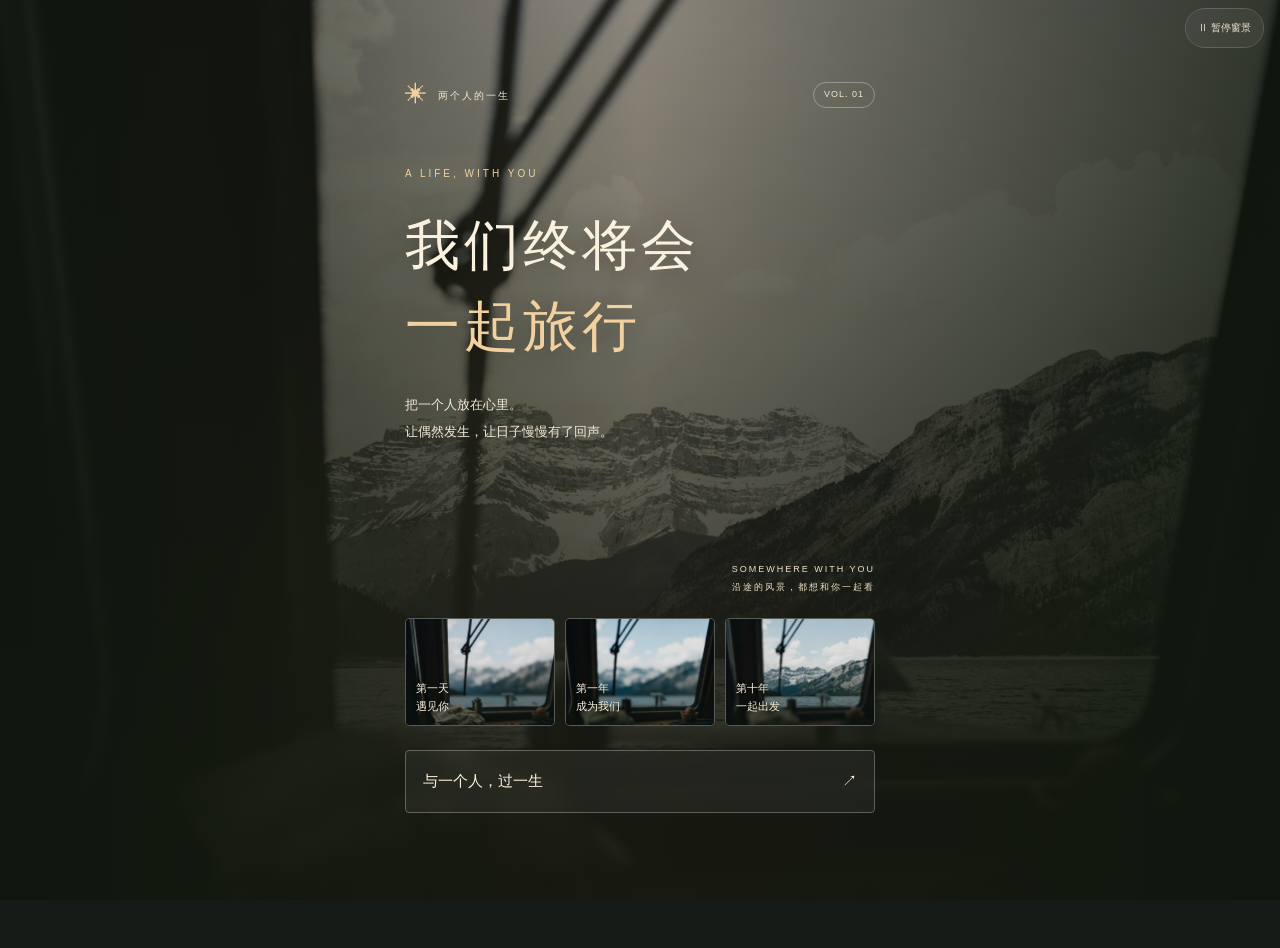
==== index.html @ 6cd8d611 "Deploy 我们终将会一起旅行" ====
<!doctype html><html lang="zh-CN"><head><meta charset="UTF-8"><meta name="viewport" content="width=device-width,initial-scale=1,viewport-fit=cover"><meta name="theme-color" content="#202a2b"><meta name="description" content="把一个人放在心里，经历一场温柔的双人人生。"><title>我们终将会一起旅行</title><link rel="preload" as="image" href="img/100918f18ecb.webp"><link rel="preload" as="image" href="img/dce126a85ead.webp"><link rel="preload" as="image" href="img/58b8ff9a8a8c.webp"><style>
:root{--bg:#202a2b;--paper:#f2eee5;--muted:#b3bcb3;--green:#c2d2ac;--line:#ffffff20;--pink:#d8b8a5}*{box-sizing:border-box}body{margin:0;background:var(--bg);color:var(--paper);font-family:-apple-system,BlinkMacSystemFont,'PingFang SC',sans-serif;font-size:15px;line-height:1.75}button{font:inherit;cursor:pointer;color:inherit}button:focus-visible{outline:2px solid var(--green);outline-offset:5px}button{border:0}main{max-width:540px;margin:auto;min-height:100svh;padding:26px 26px max(24px,env(safe-area-inset-bottom))}header{display:flex;align-items:center;justify-content:space-between;font-size:11px;letter-spacing:2px;color:var(--muted)}.brand{display:flex;align-items:center;gap:9px}.mark{font-size:22px;color:var(--green)}.edition{border:1px solid var(--line);padding:3px 8px;border-radius:20px;font-size:9px;letter-spacing:1px}.eyebrow{font-size:10px;letter-spacing:3px;color:var(--green);text-transform:uppercase}.hero{text-align:center;padding-top:46px}.hero h1{font-family:'Noto Serif SC',serif;font-weight:400;font-size:43px;line-height:1.5;letter-spacing:5px;margin:17px 0}.hero h1 em{font-style:normal;color:var(--green)}.sub{font-size:13px;color:var(--muted);line-height:2.1}.landscape{width:100%;height:210px;display:block;margin:15px 0 20px}.primary{background:var(--green);color:#25342c;width:100%;padding:17px;border-radius:4px;font-weight:600;display:flex;justify-content:space-between;align-items:center}.quiet{background:transparent;color:var(--muted);padding:12px;font-size:12px}.footer-note{text-align:center;font-size:10px;color:#95a29b;letter-spacing:1px;margin:21px 0}.setup h2,.chapter h2,.ending h1{font-family:'Noto Serif SC',serif;font-weight:400;line-height:1.6}.setup{padding-top:40px}.setup h2{font-size:30px;margin:12px 0}.options{display:grid;gap:12px;margin:24px 0}.option{background:#ffffff04;border:1px solid var(--line);padding:19px;text-align:left;border-radius:5px}.option.selected{border-color:var(--green);background:#c2d2ac10}.option strong{font-weight:500;display:block}.option small{display:block;color:var(--muted);margin-top:5px;font-size:12px}.row{display:flex;justify-content:space-between;align-items:center}.lengths{display:flex;gap:8px;margin:10px 0 30px}.lengths button{background:transparent;border:1px solid var(--line);border-radius:25px;padding:8px 20px;font-size:12px}.lengths .selected{background:var(--green);color:var(--bg)}.game-top{margin-top:32px}.age{font-family:Georgia,serif;font-size:48px;line-height:1}.age small{font-family:sans-serif;font-size:12px;margin-left:7px;color:var(--muted)}.time-info{text-align:right;font-size:11px;color:var(--muted)}.track{height:2px;background:var(--line);margin:22px 0 9px}.track i{display:block;background:var(--green);height:2px;transition:width .6s}.track-label{display:flex;justify-content:space-between;color:#8a9993;font-size:9px}.stats{display:flex;gap:24px;margin:22px 0 26px}.stat{flex:1;font-size:10px;color:var(--muted)}.stat span{float:right;color:var(--paper)}.bar{height:3px;background:var(--line);margin-top:6px}.bar i{height:3px;display:block;background:#a8b9a0}.chapter{background:var(--paper);color:#303c35;border-radius:7px;padding:27px 25px;position:relative;box-shadow:0 10px 40px #00000010;animation:arrive .5s ease}.chapter .eyebrow{color:#7a856d;font-size:9px;letter-spacing:2px}.chapter h2{font-size:26px;margin:15px 0}.chapter p{font-size:15px;line-height:2.05;margin:0}.scene-icon{position:absolute;right:24px;top:21px;font-size:26px;color:#9aa287}.scene-line{height:1px;background:#34483220;margin:23px 0 14px}.scene-foot{font-size:10px;color:#7a8175;letter-spacing:1px}.partner{font-size:11px;color:var(--muted);margin:19px 3px 16px;display:flex;gap:10px}.partner b{font-weight:400;color:var(--green);white-space:nowrap}.actions{display:grid;gap:10px;margin-top:18px}.choice{display:flex;gap:12px;align-items:center;text-align:left;padding:15px 17px;border:1px solid #bbc8b344;background:#c2d2ac08;border-radius:4px;font-size:13px}.choice:hover{background:#c2d2ac18}.choice .num{font-family:Georgia,serif;color:var(--green);font-size:11px}.choice .arrow{margin-left:auto;color:var(--green)}.response{border-left:2px solid var(--green);padding-left:17px;margin:24px 0}.response p{font-size:14px;line-height:1.9}.response small{font-size:10px;color:var(--green);letter-spacing:2px}.callback{font-size:12px!important;color:var(--muted)}.item{display:flex;align-items:center;gap:12px;font-size:12px;padding:14px 0;color:var(--green)}.bottom{display:flex;justify-content:space-between;align-items:center;margin-top:20px}.bottom small{font-size:10px;color:#95a29b}.ending{text-align:center;padding-top:30px}.ending h1{font-size:32px;letter-spacing:3px;margin:18px 0}.ticket{background:var(--paper);color:var(--bg);padding:26px;margin:26px 0;text-align:left;border-radius:8px}.ticket-top{font-size:10px;letter-spacing:2px;color:#6d7869}.route{font-family:'Noto Serif SC',serif;font-size:23px;display:flex;justify-content:space-between;margin:19px 0}.ticket p{font-size:13px;line-height:2}.ticket-bottom{border-top:1px dashed #53644a55;padding-top:15px;margin-top:20px;display:flex;justify-content:space-between;font-size:10px}.ending .sub{max-width:360px;margin:auto}dialog{color:var(--paper);background:#263231;border:1px solid var(--line);border-radius:12px;width:min(94vw,500px);max-height:85svh;padding:24px}dialog::backdrop{background:#101a1bcc;backdrop-filter:blur(5px)}.dialog-head{display:flex;justify-content:space-between;align-items:center;position:sticky;top:-24px;background:#263231;padding:10px 0 20px;font-family:'Noto Serif SC',serif}.dialog-head button{background:transparent;padding:10px}.memory{border-top:1px solid var(--line);padding:18px 0}.memory small{color:var(--green);font-size:10px}.memory h3{font-size:16px;font-weight:400;margin:8px 0}.memory p{font-size:12px;color:var(--muted)}.empty{color:var(--muted);font-size:13px}.toast{position:fixed;bottom:30px;left:50%;transform:translateX(-50%);background:var(--paper);color:var(--bg);padding:10px 20px;border-radius:30px;font-size:12px;z-index:9;white-space:nowrap}@keyframes arrive{from{opacity:0;transform:translateY(10px)}to{opacity:1;transform:translateY(0)}}@media(min-width:800px){body{background:radial-gradient(ellipse at 20% 10%,#34473d 0,transparent 45%),#1b2425}main{border-left:1px solid #ffffff08;border-right:1px solid #ffffff08;padding-left:38px;padding-right:38px}.hero{padding-top:60px}.landscape{height:230px}}@media(max-width:370px){main{padding:22px 19px}.hero h1{font-size:37px}.chapter{padding:22px 20px}.chapter h2{font-size:23px}}@media(prefers-reduced-motion:reduce){*{animation:none!important;transition:none!important}}
/* Shared-time timeline and destination keepsake */
.age{font-family:'Noto Serif SC',serif;font-size:29px;line-height:1.4;max-width:65%;letter-spacing:1px}.age small{display:block;font-family:inherit;font-size:11px;letter-spacing:2px;margin:0 0 7px;color:var(--muted)}.time-info{max-width:35%;font-size:10px}.destination-ending{padding-top:25px}.reveal-label{text-align:center;font-size:11px;letter-spacing:2px;color:var(--green);margin:0 0 21px}.reveal-label span{margin-right:8px}.postcard{margin:0;overflow:hidden;border-radius:3px;box-shadow:0 16px 50px #0003;background:#e8dfca;min-height:400px;animation:arrive .8s ease}.postcard img{display:block;width:100%;height:auto;aspect-ratio:1080/1850}.postcard-hint{text-align:center;color:var(--muted);font-size:11px;line-height:1.8;margin:20px 0}.ending-links{margin-top:10px}.text-download{display:block;margin:0 auto}.destination-ending .footer-note{font-size:9px;margin-top:9px}.sr-only{position:absolute;width:1px;height:1px;padding:0;margin:-1px;overflow:hidden;clip:rect(0,0,0,0);white-space:nowrap;border:0}@media(max-width:370px){.age{font-size:25px}.time-info{font-size:9px}.reveal-label{font-size:10px}}
.diary-prose p{border-left:0;padding:0;margin:26px 0;line-height:2.05;text-align:justify;font-family:"Songti SC","Noto Serif SC",serif}.diary-prose time{display:block;margin-bottom:9px;font-family:inherit;font-size:12px;letter-spacing:.08em;opacity:.7}.diary-memory p{line-height:2.05;text-align:justify}.diary-memory small{letter-spacing:.06em}.letter-route p{line-height:1.9}
.letter-connection{margin:28px 0 38px;padding-top:22px;border-top:1px solid #d7cbbd}.letter-connection h2{font:22px "Songti SC",serif;color:var(--city-ink);margin:0 0 16px}.letter-connection p{font:16px/2 "Songti SC",serif;color:#514a43;margin:0;text-align:justify}@media(max-width:600px){.letter-connection h2{font-size:20px}.letter-connection p{font-size:15px;line-height:1.95}}
.letter-connection{margin:28px 0 38px;padding-top:22px;border-top:1px solid #d7cbbd}.letter-connection h2{font:22px "Songti SC",serif;color:var(--city-ink);margin:0 0 16px}.letter-connection p{font:16px/2 "Songti SC",serif;color:#514a43;margin:0;text-align:justify}@media(max-width:600px){.letter-connection h2{font-size:20px}.letter-connection p{font-size:15px;line-height:1.95}}
</style><style>:root{--bg:#171c18;--paper:#faf1df;--muted:#d2c9b7;--green:#f1d1a0;--line:#f9e9cc35}body{background:#151b16;color:var(--paper)}.cinema-bg{position:fixed;inset:0;z-index:-1;overflow:hidden;background:#2d382b}.cinema-bg img{width:100%;height:100%;object-fit:cover;object-position:center;filter:sepia(.35) saturate(.75);animation:journey-pan 24s ease-in-out infinite alternate}.cinema-bg:after{content:'';position:absolute;inset:0;background:linear-gradient(180deg,#29281880,#211a1270 30%,#11190ed9 72%,#10180ff5)}.cinema-glow{position:absolute;inset:-30%;background:linear-gradient(115deg,transparent 35%,#ffe9ad26 44%,transparent 56%);animation:window-glow 14s ease-in-out infinite}.motion-control{position:fixed;right:15px;bottom:12px;z-index:4;background:#172218bb;border:1px solid #fff3;color:#eee4d1;padding:8px 12px;border-radius:20px;font-size:10px;backdrop-filter:blur(12px)}.still .cinema-bg *{animation-play-state:paused}main{max-width:550px;padding:28px 28px 65px;border:none!important;background:transparent;position:relative}header{color:#f6e7ce;font-size:10px;letter-spacing:2px}.edition{padding:4px 10px;border-color:#ffffff50}.hero{text-align:left;padding-top:55px}.hero h1{font-size:49px;line-height:1.48;margin:23px 0;letter-spacing:4px;text-shadow:0 4px 30px #0005}.hero h1 em{color:#f1d1a0}.hero .sub{font-size:13px;color:#f3ead9;line-height:2.1}.hero .landscape{display:none}.hero-space{height:115px;display:flex;justify-content:flex-end;align-items:flex-end;padding-bottom:22px;font-size:9px;letter-spacing:2px;line-height:2;text-align:right;color:#ecdfc5}.filmstrip{display:flex;gap:10px;margin:0 0 24px}.film{position:relative;flex:1;height:108px;overflow:hidden;border:1px solid #fff4;border-radius:5px;background:#172218}.film img{height:100%;width:100%;object-fit:cover;filter:brightness(.6) sepia(.2)}.film:nth-child(2) img{object-position:90%;filter:brightness(.65) sepia(.6)}.film:nth-child(3) img{object-position:10%;filter:brightness(.55)}.film span{position:absolute;bottom:10px;left:10px;font-size:11px;line-height:1.6}.primary{background:#f0e4cd;color:#2e3829;border-radius:4px;min-height:54px;font-weight:500}.primary:hover{background:#ffefd2}.footer-note{color:#d1c9b8;font-size:10px}.quiet{color:#e0d4bf}.setup{padding-top:55px}.setup h2{font-size:34px}.setup .sub{color:#e6ddcc}.option{background:#fff1;border:1px solid #fff4;padding:23px 20px;backdrop-filter:blur(20px)}.option.selected{background:#f8d9a622;border-color:#ead4ae}.option small{color:#e4d8c5}.lengths button{border-color:#fff5;color:#eee0c9}.lengths .selected{background:#f0e4cd;color:#293425}.game-top{margin-top:40px}.age{font-size:34px;max-width:65%;color:#faedda}.age small{color:#dccdb7}.stats{padding:14px 0 20px;margin-bottom:70px;border-bottom:1px solid #fff2}.stat{color:#e3d6c0}.stat span{color:#f6e8d1}.bar i{background:#e8ce9c}.chapter{background:#fff1;color:#fff3df;border:1px solid #ffffff50;border-radius:15px;backdrop-filter:blur(24px);box-shadow:0 15px 50px #0002;padding:28px 24px}.chapter .eyebrow{color:#e4d5ba}.chapter h2{font-size:28px;line-height:1.5}.chapter p{font-size:16px;line-height:2}.scene-line{background:#ffffff30}.scene-foot{color:#d3c8b3}.scene-icon{color:#efd6ab}.partner{color:#e2d7c5;font-size:11px;line-height:1.9}.partner b{white-space:normal;min-width:100px}.choice{background:#f0e2c510;border:1px solid #ffffff50;backdrop-filter:blur(16px);font-size:14px;padding:17px;min-height:55px}.choice:hover{background:#f0e2c529}.response{background:#18221977;padding:18px 20px;border-left-color:#e9cda0;border-radius:0 8px 8px 0;backdrop-filter:blur(12px)}.response p{font-size:15px}.callback{color:#e1d3bc}.item{color:#eedbb9}.bottom{gap:6px}.destination-ending{padding-top:35px}.reveal-label{color:#f0d4aa}.postcard{border:1px solid #fff6;border-radius:7px;box-shadow:0 20px 65px #0005}.postcard-hint{color:#e8d8be}.ending-links button{font-size:12px}dialog{background:#20291ef2;border:1px solid #f5dfb64d;backdrop-filter:blur(25px);color:#f7ebd7}.dialog-head{background:#20291e;color:#f5e3c5}.memory{border-color:#fff2}.memory h3{font-family:'Noto Serif SC',serif;font-size:20px}.memory p{color:#dfd1bb;font-size:13px;line-height:2}.memory small{color:#e6c899}@keyframes journey-pan{from{transform:scale(1.1) translateX(-2%)}to{transform:scale(1.2) translateX(2%)}}@keyframes window-glow{0%,100%{transform:translateX(-15%);opacity:.35}50%{transform:translateX(18%);opacity:.8}}@media(min-width:800px){body{background:#151b16}.cinema-bg:after{background:linear-gradient(90deg,#10170ed9,#211c1470 50%,#10170ed9),linear-gradient(0deg,#10170eef,transparent)}main{padding-left:40px;padding-right:40px}.hero{padding-top:50px}.hero h1{font-size:55px}.hero-space{height:160px}}@media(max-width:370px){main{padding:24px 20px 65px}.hero h1{font-size:42px}.hero-space{height:90px}.age{font-size:28px}.chapter{padding:24px 20px}}@media(prefers-reduced-motion:reduce){.cinema-bg *{animation:none!important}}
</style><style>.accumulated{margin-top:26px;padding:22px 2px;border-top:1px solid #ffffff25}.accumulated h2{font-size:18px;font-weight:400}.accumulated h2 small{font:11px sans-serif;float:right;color:#b3bcb3}.accumulated p{font-size:12px;line-height:1.9;padding-left:16px;border-left:1px solid #becbb148;color:#d1d8cc}.accumulated time{display:block;color:#c7d3b1;font-size:10px;margin-bottom:4px}body.ending-mode{background:#f8f5ef;color:#514a43}body.ending-mode .cinema-bg,body.ending-mode #cinema-motion{display:none}body.ending-mode main{max-width:1080px;padding:0;min-height:100svh}.final-letter{background:radial-gradient(ellipse at 95% 10%,var(--city-a),transparent 65%),radial-gradient(ellipse at 0 100%,var(--city-b),transparent 60%),#f8f5ef;padding:50px 6.5% 42px;box-shadow:0 16px 60px #55493212;font-family:'Songti SC','Noto Serif SC',serif}.letter-head{display:flex;justify-content:space-between;gap:12px;padding-bottom:24px;border-bottom:1px solid #b5a38b55;color:var(--city-ink);font-size:13px;letter-spacing:2px}.letter-head i{font:italic 17px Georgia;letter-spacing:.4px}.letter-hero{display:grid;grid-template-columns:1fr 1fr;align-items:center;gap:7%;min-height:650px;padding:45px 0}.letter-photo{margin:0;padding:13px 13px 0;background:#fffefa;transform:rotate(-1deg);box-shadow:0 18px 28px #52423820}.letter-photo img{display:block;width:100%;height:auto;max-height:590px;object-fit:contain}.letter-photo figcaption{display:flex;justify-content:space-between;gap:10px;font:11px sans-serif;color:var(--city-ink);padding:17px 3px}.letter-destination small{font:14px sans-serif;color:var(--city-ink);letter-spacing:2px;border-bottom:1px solid #ae8c7060;padding-bottom:12px}.letter-destination h1{font-size:35px;font-weight:400;line-height:1.55;margin:32px 0 24px}.letter-destination h2{font-weight:400;font-size:clamp(38px,6.5vw,76px);line-height:1.25;margin:0;color:var(--city-ink);overflow-wrap:anywhere}.letter-destination i{display:block;font:italic 28px Georgia;color:var(--city-ink);margin-top:12px}.letter-destination p{font-size:22px;line-height:1.9;margin:30px 0}.letter-destination>span{font:14px sans-serif;color:var(--city-ink)}.letter-route{display:flex;gap:28px;align-items:baseline;border-block:1px solid #b5a38b55;padding:20px 0;margin-bottom:30px}.letter-route h2{font-size:22px;font-weight:400;white-space:nowrap;color:var(--city-ink)}.letter-route p{font:16px/1.9 -apple-system,sans-serif;margin:0}.letter-moments>h2{display:flex;justify-content:space-between;align-items:center;gap:20px;font-weight:400;font-size:24px;border-bottom:1px solid #b5a38b55;padding-bottom:16px}.letter-moments>h2 i{font:italic 14px Georgia;color:var(--city-ink)}.moment-grid{display:grid;grid-template-columns:1fr 1fr;gap:32px 45px;margin:30px 0 60px}.moment-grid article{display:flex;gap:18px}.moment-number{font:italic 16px Georgia;color:var(--city-ink);padding-top:6px}.moment-grid h3{font-size:21px;font-weight:400;color:var(--city-ink);margin:0 0 12px}.moment-grid h4{font-weight:400;font-size:18px;margin:0 0 8px}.moment-grid p{font:16px/1.9 -apple-system,sans-serif;margin:0;overflow-wrap:anywhere}.letter-foot{position:relative;border-top:1px solid #b5a38b55;padding-top:22px;color:var(--city-ink)}.letter-foot p{font-size:20px;margin:0 0 5px}.letter-foot i{font:italic 13px Georgia}.letter-foot span{float:right;font:11px sans-serif;letter-spacing:2px}.letter-actions{padding:25px 6.5% 40px}.letter-actions .primary{background:var(--city-ink);color:white;justify-content:center}.letter-actions .quiet{color:var(--city-ink)}.letter-actions button:disabled{opacity:.6;cursor:wait}.letter-actions #poster-status{font-size:12px;line-height:1.8;color:#776e64}.ending-links{display:flex;flex-wrap:wrap;justify-content:space-between}.poster-preview{margin-top:16px;font-size:13px}.poster-preview summary{cursor:pointer;padding:12px 0}.poster-preview img{width:100%;height:auto;margin-top:12px}body.ending-mode dialog{color:#f2eee5}@media(max-width:600px){.final-letter{padding:25px 6% 30px}.letter-head{font-size:10px;letter-spacing:.5px;padding-bottom:16px}.letter-head i{font-size:11px}.letter-hero{gap:7%;min-height:0;padding:30px 0}.letter-photo{padding:7px 7px 0}.letter-photo figcaption{font-size:8px;padding:10px 0;flex-wrap:wrap}.letter-photo figcaption span:last-child{display:none}.letter-destination small{font-size:10px;letter-spacing:1px;padding-bottom:7px}.letter-destination h1{font-size:21px;margin:18px 0 15px}.letter-destination h2{font-size:32px}.letter-destination i{font-size:15px;line-height:1.5}.letter-destination p{font-size:13px;margin:15px 0}.letter-destination>span{font-size:10px}.letter-route{display:block;padding:16px 0}.letter-route h2{font-size:19px;margin:0 0 10px}.letter-route p{font-size:14px}.letter-moments>h2{font-size:20px}.letter-moments>h2 i{display:none}.moment-grid{grid-template-columns:1fr;gap:25px;margin:25px 0 35px}.moment-grid h3{font-size:18px}.moment-grid h4{font-size:16px}.moment-grid p{font-size:14px}.letter-foot p{font-size:16px}.letter-foot span{font-size:9px}.ending-links .quiet{font-size:11px}}
</style><style id="focus-series-update">.film img,.film:nth-child(2) img,.film:nth-child(3) img{filter:brightness(.9) saturate(.88);object-position:center bottom}.film:first-child img{object-position:left bottom}.film:nth-child(2) img{object-position:right bottom}.film::after{content:"";position:absolute;inset:40% 0 0;pointer-events:none;background:linear-gradient(transparent,rgba(9,18,14,.56))}.film span{z-index:1;text-shadow:0 1px 5px #0009}</style><style id="mobile-responsive">/* Responsive safeguards: same design, readable reflow on narrow screens. */
html{-webkit-text-size-adjust:100%;text-size-adjust:100%}
main,.letter-hero>* ,.moment-grid>article>div{min-width:0}
button{touch-action:manipulation}
.primary{gap:12px;text-align:left;white-space:normal;overflow-wrap:anywhere}
.primary>span,.choice .num,.choice .arrow{flex-shrink:0}
.choice>span:nth-child(2){flex:1;min-width:0;overflow-wrap:anywhere}
.letter-hero{grid-template-columns:minmax(0,1fr) minmax(0,1fr)}
.letter-head>*{min-width:0}.letter-destination i{overflow-wrap:anywhere}
.motion-control{position:relative;display:block;right:auto;bottom:auto;margin:8px 16px 0 auto;max-width:calc(100% - 32px);min-height:40px;z-index:1}
.toast{white-space:normal;width:max-content;max-width:calc(100vw - 32px);text-align:center;bottom:max(16px,env(safe-area-inset-bottom))}
@media(max-width:600px){
 main{padding-top:16px;padding-left:max(20px,env(safe-area-inset-left));padding-right:max(20px,env(safe-area-inset-right));padding-bottom:max(32px,env(safe-area-inset-bottom))}
 .hero{padding-top:32px}.hero h1{font-size:clamp(36px,10.4vw,49px);letter-spacing:2px;text-wrap:balance}
 .film{min-width:0}.film span{left:8px;right:4px}.filmstrip{gap:8px}
 .game-top>.row{display:block}.age{min-width:0;max-width:100%;font-size:28px;overflow-wrap:anywhere}
 .time-info{max-width:none;min-width:0;text-align:left;font-size:12px;margin-top:12px}.track-label{gap:12px;font-size:11px;flex-wrap:wrap}.stats{gap:16px;margin-bottom:32px}
 .partner{flex-wrap:wrap;gap:4px}.partner b{min-width:0;flex-basis:100%}
 .bottom{flex-wrap:wrap}.quiet{min-height:44px}.accumulated p,.memory p{font-size:16px;line-height:1.9;text-align:left}
 .accumulated h2{display:flex;justify-content:space-between;align-items:baseline;gap:12px}.accumulated h2 small{float:none;flex-shrink:0}
 .final-letter{padding:24px max(20px,env(safe-area-inset-right)) 32px max(20px,env(safe-area-inset-left))}
 .letter-head{flex-wrap:wrap;gap:8px;font-size:12px;letter-spacing:0}.letter-head i{font-size:12px}
 .letter-hero{grid-template-columns:minmax(0,1fr);gap:32px;padding:32px 0;min-height:0}
 .letter-photo{width:100%;max-width:360px;justify-self:center;padding:8px 8px 0}
 .letter-photo img{width:100%;height:auto;max-height:none;object-fit:contain}
 .letter-photo figcaption{font-size:12px;line-height:1.5;padding:12px 0;overflow-wrap:anywhere}
 .letter-destination small{font-size:12px}.letter-destination h1{font-size:24px;line-height:1.5;margin:24px 0 16px}
 .letter-destination h2{font-size:36px;line-height:1.3;text-wrap:balance;overflow-wrap:anywhere}
 .letter-destination i{font-size:20px;line-height:1.4}.letter-destination p{font-size:16px;line-height:1.9}.letter-destination>span{font-size:12px}
 .letter-route p,.letter-connection p,.moment-grid p{font-size:16px;line-height:1.9;text-align:left}
 .moment-grid article{gap:12px;min-width:0}.moment-number{flex:none}.moment-grid h3{font-size:20px;line-height:1.5}.moment-grid h4{font-size:18px;line-height:1.5}
 .letter-foot{display:flex;flex-wrap:wrap;gap:8px;align-items:baseline}.letter-foot p{flex-basis:100%}.letter-foot span{float:none;margin-left:auto}
 .letter-actions{padding:24px max(20px,env(safe-area-inset-right)) max(32px,env(safe-area-inset-bottom)) max(20px,env(safe-area-inset-left))}
 .ending-links{justify-content:flex-start;gap:8px}.ending-links .quiet{padding:8px;font-size:12px}
 dialog{width:calc(100vw - 24px);padding:16px;max-height:calc(100svh - 32px)}.dialog-head{top:-16px;gap:12px}.dialog-head button{min-width:44px;min-height:44px}
}
</style><style id="proportional-postcard">/* One proportional editorial composition at every portrait width. */
body.ending-mode main{container-type:inline-size}
.final-letter{padding:6cqw 6.5cqw 5cqw}
.letter-head{flex-wrap:nowrap;gap:2cqw;padding-bottom:2.6cqw;font-size:2cqw;letter-spacing:.14cqw;align-items:baseline}
.letter-head i{font-size:2.2cqw;white-space:nowrap}
.letter-hero{grid-template-columns:minmax(0,1fr) minmax(0,1fr);gap:6cqw;min-height:0;padding:5cqw 0 6cqw;align-items:center}
.letter-photo{width:100%;max-width:none;justify-self:stretch;padding:1.4cqw 1.4cqw 0;box-shadow:0 2cqw 3cqw #52423820}
.letter-photo img{width:100%;height:auto;max-height:64cqw;object-fit:contain}
.letter-photo figcaption{font-size:1.65cqw;line-height:1.5;padding:1.8cqw .3cqw;gap:1cqw;flex-wrap:nowrap;overflow-wrap:anywhere}
.letter-photo figcaption span:last-child{display:block;white-space:nowrap}
.letter-destination small{font-size:2.1cqw;letter-spacing:.18cqw;padding-bottom:1.2cqw}
.letter-destination h1{font-size:4cqw;line-height:1.55;margin:4cqw 0 3cqw;letter-spacing:0}
.letter-destination h2{font-size:var(--destination-name-size,8cqw);line-height:1.3;letter-spacing:0;text-wrap:balance;margin:0}
.letter-destination i{font-size:3.2cqw;line-height:1.35;margin-top:1cqw;overflow-wrap:normal}
.letter-destination p{font-size:2.65cqw;line-height:1.9;margin:3cqw 0}
.letter-destination>span{font-size:2cqw}
.letter-route{display:block;gap:0;padding:2.7cqw 0;margin:0 0 3cqw}
.letter-route h2,.letter-connection h2{font-size:3.2cqw;line-height:1.5;margin:0 0 1.5cqw;font-weight:400}
.letter-route p,.letter-connection p{font-size:2.8cqw;line-height:1.95;text-align:left;margin:0}
.letter-connection{margin:0 0 4cqw;padding-top:2.5cqw}
.letter-moments>h2{font-size:3.2cqw;line-height:1.5;gap:2cqw;padding-bottom:1.8cqw;margin:0}
.letter-moments>h2 i{display:block;font-size:1.8cqw}
.moment-grid{grid-template-columns:minmax(0,1fr) minmax(0,1fr);gap:4cqw 5cqw;margin:3.5cqw 0 7cqw}
.moment-grid article{gap:1.5cqw;min-width:0}
.moment-number{font-size:2cqw;padding-top:.5cqw}
.moment-grid h3{font-size:2.8cqw;line-height:1.6;margin:0 0 1.2cqw}
.moment-grid h4{font-size:2.5cqw;line-height:1.6;margin:0 0 1cqw}
.moment-grid p{font-size:2.6cqw;line-height:1.9;text-align:left}
.letter-foot{display:flex;flex-wrap:wrap;gap:.7cqw;padding-top:2.7cqw;align-items:baseline}
.letter-foot p{font-size:2.6cqw;flex-basis:100%;margin:0}
.letter-foot i{font-size:1.8cqw}.letter-foot span{font-size:1.6cqw;letter-spacing:.25cqw;margin-left:auto;float:none}
</style><link rel="stylesheet" href="frosted-surfaces.css"><link rel="stylesheet" href="opening-title.css">
</head><body><div class="cinema-bg" aria-hidden="true"><img fetchpriority="high" src="img/ee888b87ab8e.webp" alt=""><div class="cinema-glow"></div></div><button class="motion-control" id="cinema-motion" aria-pressed="false">Ⅱ 暂停窗景</button><main id="app"></main><dialog id="memories"><div class="dialog-head"><span>我们的回忆抽屉</span><button id="close" aria-label="关闭回忆">✕</button></div><div id="memory-list"></div></dialog><script>const EVENTS=[{"id":0,"title":"借一个别人的身份","body":"咖啡喝了一半，你们忽然玩起假装打电话的游戏。对方把手放在耳边：你今天见的那个人，怎么样？问完，先低头笑了。","kind":"date","item":"一张咖啡店收据","choices":["假装向朋友承认心动","反问对方今天的感觉","放下假电话，直接说今天很开心"],"timing":{"min":0,"max":11},"memories":["我借着那个假装打给朋友的电话，承认了心动。","我把问题轻轻递回去，想听听你今天的感觉。","我放下那个假电话，直接告诉你今天很开心。借来的身份终于可以还回去。"]},{"id":1,"title":"在最高处慢下来","body":"摩天轮轻轻晃了一下。你抓住扶手，对方把手摊在你旁边，没碰你。窗外的灯一盏盏亮起来。","kind":"date","item":"摩天轮票根","choices":["把手放过去","指给对方看远处的灯","坦白自己有点怕高"],"timing":{"min":0,"max":11},"memories":["我把手放了过去。高处的那一刻，有了可以握住的东西。","我指给你看远处的灯，把窗外的一点明亮分给你。","我坦白自己有点怕高，让你看见镇定以外的我。"]},{"id":2,"title":"你记得的比我还多","body":"搬书时一本旧笔记掉下来。里面记着你初次见面点错的饮料，连你当时给自己找的借口都写了。","kind":"memory","item":"旧笔记","choices":["念出来逗逗对方","在旁边补上自己的版本","问那时为什么想把这件事记下来"],"timing":{"min":12,"max":120},"memories":["我把那几行字念出来逗你，连当时的借口都没有略过。","我在旁边补上自己的版本，让同一天有了两份记忆。","我问你当时为什么想记下这件小事，想听见笔迹背后的那一天。"]},{"id":3,"title":"不太熟练的一首歌","body":"对方坐在床沿，弹了三次同一段和弦。你问在练什么。对方把手机扣住，说：先不要笑，我想给你听。","kind":"home","item":"一段录音","choices":["安静听到最后","跟着轻轻打拍子","问能不能从头教我一小段"],"timing":{"min":1,"max":120},"memories":["我安静听到了最后，把这首还不熟练的歌记在心里。","我跟着轻轻打拍子，让那段和弦有了伴。","我请你从头教我一小段，让不太熟练的旋律有了两个人的练习。"]},{"id":4,"title":"走到旅馆的那段路","body":"晚饭后你们没叫车。走过一段很长的坡，对方问：如果那年没有遇见，我们现在会在做什么？","kind":"journey","item":"手绘散步路线","choices":["说一个离谱的平行人生","说说相遇后改变的事","停下来看看此刻的街景"],"timing":{"min":12,"max":120},"memories":["我说起一个离谱的平行人生，暂时把平常的自己放在一旁。","我说起遇见你以后改变的小事，才发现已经有不少。","我停下来和你看看此刻的街景，把假设里的远方暂时放回今天。"]},{"id":5,"title":"来自很久以后的便条","body":"争执后，餐桌上多了一张纸：未来的我们托我问一下，今天还能一起吃晚饭吗？落款画了两张皱巴巴的脸。","kind":"repair","item":"未来的便条","choices":["画两碗面回复","写下自己还需要一点时间","先把饭摆好，再当面回应"],"timing":{"min":6,"max":120},"memories":["我画了两碗面作答，给那张便条添上一顿两个人的饭。","我写下自己还需要一点时间，把迟疑也留在纸上。","我先把饭摆好，想当面回应那张便条。未来的我们，先从今天坐下来吃饭开始。"]},{"id":6,"title":"你怎么这么幼稚","body":"街角有个会回声的洞。对方一本正经地说它会回答问题，你刚靠近，就听见另一端传来一句：晚饭想吃什么？","kind":"date","item":"一张模糊的笑脸照","choices":["认真向回声点菜","绕到另一头抓个现行","换我到另一头出一道问题"],"timing":{"min":1,"max":120},"memories":["我认真向回声点了菜，陪你把幼稚进行到底。","我绕到另一头，想把那个偷偷逗我的人抓个现行。","我换到回声的另一头，也给你出了一道问题，认真接过这个幼稚的游戏。"]},{"id":7,"title":"这张照片只给你","body":"你在旅行中睡得东倒西歪。对方把拍到的照片递给你，问：留下还是删掉？照片里还有一只替你扶住帽檐的手。","kind":"journey","item":"一张私藏照片","choices":["留下，存在自己的相册","删掉这张，再一起拍一张","先收起来，等旅行结束再决定"],"timing":{"min":1,"max":120},"memories":["我留下那张照片，收进自己的相册。它不必给别人看。","我删掉了那一张，和你重新拍了一张属于此刻的照片。","我请你先收起照片，等旅行结束再一起看。此刻还不必替回忆下结论。"]},{"id":8,"title":"先别揉眼睛","body":"站台一阵风，你的眼睛进了灰。旁边的人递来一包未拆的纸巾，问要不要帮你看看。列车还要七分钟才来。","kind":"encounter","item":"一包纸巾","choices":["接过纸巾并道谢","请对方帮忙挡一下风","自己处理，请对方提醒我列车到站"],"timing":{"min":0,"max":0.1,"start":"new"},"memories":["我接过纸巾，认真道了谢。","我请你替我挡一挡风，把这点小麻烦交给了你。","我自己处理眼里的灰，也请你提醒列车到站。那七分钟有了一点小小的照应。"]},{"id":9,"title":"肩膀上很轻的一下","body":"分别时你们正想说什么，广播突然响了。对方轻轻碰了碰你的肩，手停了一秒。你回过头，对方还站着。","kind":"distance","item":"一张车票","choices":["走回去把话说完","挥手后发一条消息","停在原地，等对方把话说完"],"timing":{"min":0,"max":11},"memories":["我又走回去，把没有说完的话说完。","挥过手以后，我还是发去了一条消息。","我停在原地等你把话说完，没有让广播替我们结束告别。"]},{"id":10,"title":"只有两个读者的故事","body":"你在备忘录写下一个故事开头。晚些时候，对方接了一段，还把你最讨厌的蔬菜写成了反派。","kind":"dream","item":"共同写的故事","choices":["继续写下一段","给反派画一个头像","给故事里的两个人写一段对话"],"timing":{"min":1,"max":120},"memories":["我接着写下一段，让这个只有两个读者的故事继续。","我给反派画了头像，也在故事里留下自己的笔迹。","我给故事里的人写了一段对话，把想象也变成能来回回应的东西。"]},{"id":11,"title":"给未来埋一封信","body":"整理杂物时空出一个饼干盒。对方问，要不要各写一件现在还不敢说的心愿，过几年再打开？","kind":"home","item":"饼干盒时间胶囊","choices":["写下共同生活的愿望","写下一个自己的小梦想","写下此刻最想感谢对方的事"],"timing":{"min":6,"max":120},"memories":["我写下共同生活的愿望，把它交给还没到来的日子。","我写下自己的一个小梦想，留给未来的我们读。","我写下此刻最想感谢你的事，把今天的心意留给几年后的我们。"]},{"id":12,"title":"原来你会唱这首","body":"陌生城市的卡拉OK里，你以为对方会选一首很安静的歌。前奏响起，对方忽然站上小台阶，认真唱得跑了调。","kind":"journey","item":"点歌单","choices":["跟着一起跑调","笑着录下这段声音","点一首两个人都不熟的歌"],"timing":{"min":1,"max":120},"memories":["我也跟着唱，连跑调都没有避开。","我笑着录下那段声音，给以后留一点可以重听的快乐。","我点了一首两个人都不熟的歌，想和你一起从第一句慢慢找。"]},{"id":13,"title":"还有一句没说完","body":"出租车刚停稳，你发现对方隔着人群朝你走回来。对方站定，先喘了一口气：刚才走得太急了。","kind":"distance","item":"一次补上的告别","choices":["给对方一个拥抱","问刚才想说什么","说出自己刚才没来得及说的话"],"timing":{"min":0,"max":11},"memories":["我给了你一个拥抱，让那句没说完的话暂时停在这里。","我问起你刚才想说什么，不想漏掉那半句话。","我说出刚才没来得及说的话，让这次折返有了我的那一半。"]},{"id":14,"title":"第一次合上拍子","body":"路边琴行允许试琴。你按了几个音，对方跟着敲起桌沿。一开始总错开，第三次却突然合上了。你们同时看向彼此。","kind":"date","item":"一小段旋律","choices":["再一起试一次","把刚才的节奏录下来","交换角色，让对方弹我来打拍子"],"timing":{"min":0,"max":11},"memories":["我和你又试了一次，慢慢找同一个拍子。","我录下刚才的节奏，留住这一次合拍。","我和你交换了位置，试着从你的那一边找到同一个拍子。"]},{"id":15,"title":"空出来的那一角","body":"你随口说过想重新画画。一天回家，窗边多了腾空的小桌，旁边放着你很久没用的笔。对方问：这个光线可以吗？","kind":"dream","item":"窗边小桌","choices":["坐下画今天的窗景","请对方也搬把椅子来","先把想画的东西摆到桌上"],"timing":{"min":6,"max":120,"needs":"home"},"memories":["我坐下来画今天的窗景，让空着的那一角有了用途。","我请你也搬把椅子过来，窗边便不只是我的位置。","我先把想画的东西摆到桌上，让那个为我腾出的角落开始有自己的日常。"]},{"id":16,"title":"你的夜晚我的早晨","body":"你端着早餐，对方那边已经关了大灯。视频里只有一盏床头灯亮着。你说今天没什么特别的，对方说那就听你吃完。","kind":"distance","item":"一张视频截图","choices":["讲一件今天的小事","陪对方安静待一会儿","给对方看看窗外的早晨"],"timing":{"min":1,"max":120,"needs":"distance"},"memories":["我讲了一件今天的小事，把自己这边的日子递给你。","我陪你安静待了一会儿，没有急着填满沉默。","我把窗外的早晨给你看，让你那边的夜里也有一点我这里的光。"]},{"id":17,"title":"回家以后可以哭","body":"你见了一位很久不见的旧友，回家时心里很乱。对方没有追问，只把沙发上的毯子掀开，给你留出一半。","kind":"repair","item":"沙发上的毯子","choices":["靠过去慢慢讲","说想先安静一会儿","请对方陪我下楼走一小段"],"timing":{"min":6,"max":120,"needs":"home"},"memories":["我靠过去，慢慢讲起心里的事。","我说想先安静一会儿，把说不出口的部分留到以后。","我请你陪我下楼走一小段，想在说话之前先把呼吸慢下来。"]},{"id":18,"title":"临时搭档","body":"小店把你们误认成报名参加游戏的搭档。你刚要解释，对方已经举起号码牌，又转头等你的意思。","kind":"encounter","item":"临时号码牌","choices":["一起试试这个小游戏","笑着说明情况再聊几句","先问清游戏规则再决定"],"timing":{"min":0,"max":0.1,"start":"new"},"memories":["我和你试了试那个小游戏，先做了一回临时搭档。","我笑着说明情况，又和你多聊了几句。","我先问清游戏的规则，再决定怎样和你搭档，没有急着答应，也没有急着走开。"]},{"id":19,"title":"打给以前的自己","body":"你们经过一座废弃电话亭。对方拿起听筒，假装给年轻的自己打电话：不用着急，你后来会遇到一个很有意思的人。","kind":"memory","item":"电话亭合影","choices":["接过听筒继续说","问对方以前最担心什么","给未来的自己也留一句话"],"timing":{"min":36,"max":120},"memories":["我接过听筒，把想说给从前自己的话接了下去。","我问起你从前最担心什么，想认识那时的你。","我也给未来的自己留了一句话，让这座电话亭同时接通从前和以后。"]},{"id":20,"title":"新年的零点差一点","body":"朋友们倒数时，你们碰巧站在一起。零点的欢呼盖过了对方一句话。你只看见对方说完后有点不好意思。","kind":"date","item":"一张新年合照","choices":["请对方再说一遍","先祝对方新年快乐","问刚才那句话能不能留给我单独听"],"timing":{"min":0,"max":11},"memories":["我请你再说一遍，不想让那句话被零点的热闹盖过去。","我先祝你新年快乐，把第一句祝福交给你。","我问你那句话能不能单独再讲给我听，不想让它只属于倒数的人群。"]},{"id":21,"title":"喜欢是说得出细节","body":"对方说喜欢你把热杯子捧在两只手里，也喜欢你看见小狗就走慢。你有点意外，这些事你自己都没注意过。","kind":"date","item":"一封具体的告白","choices":["告诉对方你注意到的习惯","问还有什么被悄悄记住了","也说一个自己不太容易被注意的习惯"],"timing":{"min":0,"max":11},"memories":["我说起自己留意到的习惯，喜欢终于有了具体的样子。","我问你还有什么悄悄记住的事，想听完那些小细节。","我说起另一个不太容易被看见的习惯，主动把认识我的路再打开一点。"]},{"id":22,"title":"深夜长一点的消息","body":"聊天框里第一次出现很长一段话。对方说起家里一位重要的人，末尾又补了一句：太晚了，你明天回也可以。","kind":"encounter","item":"一段夜间消息","choices":["现在认真回复","先说收到，明早好好聊","问现在是否方便打个短电话"],"timing":{"min":0,"max":0.1,"start":"new"},"memories":["我在那个深夜认真回了消息，没有把回应留到明天。","我先告诉你收到了，约好明早再好好聊。","我问你现在是否方便打个短电话，想听听那些文字说出来时的声音。"]},{"id":23,"title":"先听见熟悉的名字","body":"约见的公园里，你还在找人，先听见有人叫聊天里那只小狗的昵称。你顺着声音看过去，对方也正在找你。","kind":"encounter","item":"初见公园的小叶子","choices":["主动挥挥手","先向小狗打个招呼","先发消息告诉对方自己的位置"],"timing":{"min":0,"max":0.1,"start":"new"},"memories":["我主动挥了挥手，让你看见我。","我先和小狗打了招呼，再走进这次相遇。","我先把位置发给你，让两个人的寻找少绕一点路。"]},{"id":24,"title":"记住一个声音","body":"社区分享会上，有人讲起第一次独自搬家的经历。没有漂亮结尾，只有凌晨装反的柜门。你听着笑了，对方正好看见。","kind":"encounter","item":"分享会小票","choices":["散场后聊聊自己的搬家","请教柜门后来怎么装好的","分享自己第一次独立做成的小事"],"timing":{"min":0,"max":0.1,"start":"new"},"memories":["散场以后，我聊起自己的搬家，接住了刚才的话题。","我问起那扇柜门后来怎样装好，想把这个小故事听完。","我说起第一次独立做成的小事，让那段搬家的故事接到自己的生活里。"]},{"id":25,"title":"为一个背包折回来","body":"观景台快关门了。你返回取遗落的包，发现刚才聊过天的人替你守着。对方说：还好，你回来了。","kind":"encounter","item":"观景台门票","choices":["邀请一起下楼","认真道谢并交换联系方式","问对方有没有落下东西，一起再检查一次"],"timing":{"min":0,"max":0.1,"start":"new"},"memories":["我邀请你一起下楼，把相处的时间再延长一点。","我认真道谢，和你交换了联系方式。","我也问你有没有落下东西，陪你再检查一次，不想只有自己被照顾。"]},{"id":26,"title":"聚会之后的小花园","body":"和对方的朋友吃过饭，你们绕进一处安静花园。对方问刚才有没有不自在，还学了一遍朋友夸张的笑声。","kind":"date","item":"花园门口的照片","choices":["说说刚才最喜欢的瞬间","坦白一个有点拘谨的地方","请对方说说自己刚才的感受"],"timing":{"min":0,"max":11},"memories":["我说起刚才最喜欢的瞬间，让聚会的余温多停了一会儿。","我坦白了自己有些拘谨的地方，没有装作游刃有余。","我请你也说说刚才的感受，让聚会后的交谈不只是关于我。"]},{"id":27,"title":"随手画的东西长大了","body":"纪念日蛋糕上有一只歪歪扭扭的小鸟。旁边放着对方练习时的草稿，最初画错的那条腿也被留在了蛋糕上。","kind":"memory","item":"小鸟蛋糕装饰","choices":["找出当年的原画","给这只鸟补上下一段故事","给今年的小鸟添一个新细节"],"timing":{"min":12,"max":120},"memories":["我找出当年的原画，重新看那个最初的念头。","我替那只鸟补上下一段故事，让它继续往前飞。","我替今年的小鸟添了一个新细节，让纪念日也留着现在的笔迹。"]},{"id":28,"title":"一座装在玻璃里的小城","body":"对方送来一个小小的雪景球。你摇了一下，里面的雪慢慢落下。对方说它很像你提过的那个冬天。","kind":"date","item":"雪景球","choices":["讲讲那个冬天","约定真的去看一次雪","把雪景球放到一起能看见的地方"],"timing":{"min":1,"max":120},"memories":["我讲起那个冬天，把玻璃里的小城接回自己的记忆。","我和你约定，真的去看一次雪。","我把雪景球放到我们都能看见的地方，让那个冬天在日常里停一停。"]},{"id":29,"title":"每天经过的窗口","body":"在你每天工作的窗口，对方递进来的不是取件单，而是一张手写邀请：下班以后，愿意和我商量一个家吗？","kind":"home","item":"窗口里的邀请","choices":["下班一起认真谈谈","约个不匆忙的周末再谈","先写下对家的期待，再约时间交换"],"timing":{"min":6,"max":120},"memories":["我约你下班后认真谈谈，让话有一段完整的时间。","我约了一个不匆忙的周末，把重要的话留给从容的时候。","我先写下自己对家的期待，约你找个完整的时间交换，不让重要的愿望匆忙经过窗口。"]},{"id":30,"title":"到了你熟悉的地方","body":"你们路过对方长大的街区。平时话不多的人，忽然能讲出每一家小店的旧名字，还知道哪一段路会开花。","kind":"journey","item":"故乡街道地图","choices":["请对方带路走慢一点","选一家老店坐下来听","问哪里是对方最想再去一次的地方"],"timing":{"min":1,"max":120},"memories":["我请你带路，也请你走慢一点，让我看看你熟悉的地方。","我选了家老店坐下来，准备慢慢听你讲。","我问你最想再去哪个地方，想让这次同行也回应你的惦记。"]},{"id":31,"title":"出发前说清楚","body":"行李都收好了，你们却还没决定接下来住在哪座城。对方坐到箱子旁边，说：这次别各自猜了。","kind":"repair","item":"共同生活计划","choices":["把自己的顾虑说出来","先听对方想怎么生活","先定一个试住期限，不急着永久决定"],"timing":{"min":6,"max":120},"memories":["我说出自己的顾虑，把行李以外的事情也摊开来。","我先听你想怎样生活，没有急着替两个人作答。","我提议先定一段试住时间，让两个人有机会亲自看看再决定。"]},{"id":32,"title":"一双手套两个口袋","body":"小摊只剩最后一副你们都喜欢的手套。对方开玩笑说一人一只算了。最后真的各揣一只，边走边笑。","kind":"encounter","item":"半副手套","choices":["约下次交换着戴","请对方喝杯热饮暖手","各买别的款式，把喜欢的这一副留在记忆里"],"timing":{"min":0,"max":0.1,"start":"new"},"memories":["我约好下次交换着戴，让一双手套有了轮流的用法。","我请你喝杯热饮，想让空着的那只手也暖起来。","我提议各自选别的款式，那副都喜欢的手套可以先留在今天的笑里。"]},{"id":33,"title":"另一只回来了","body":"你把旧手套放在桌上晾干，旁边不知何时多了另一只。对方从厨房探头：凑齐了，冬天可以出门了。","kind":"memory","item":"重新凑齐的手套","choices":["提议去散步","把两只并排拍下来","把这一对手套收在同一个地方"],"timing":{"min":12,"max":120,"prior":32,"gap":6},"memories":["我提议去散步，让这一天再多一段并肩的路。","我把两只并排拍下来，留下重新凑成一对的样子。","我把两只手套收在一起，让下次出门不必再找另一只。"]},{"id":34,"title":"先看见你怎么待别人","body":"餐厅里一个小孩打翻了水。邻桌的人先扶住杯子，又把自己的纸巾递过去。后来你们在门口一起等雨停。","kind":"encounter","item":"餐厅便签","choices":["聊聊这场突然的雨","问对方常来这家店吗","把自己多带的纸巾也递过去"],"timing":{"min":0,"max":0.1,"start":"new"},"memories":["我聊起这场突然的雨，给初次的交谈找了一个开头。","我问你是不是常来这家店，想从这里认识你。","我把多带的纸巾也递过去，让这场突然的雨里多一点能做的小事。"]},{"id":35,"title":"去你想去的地方","body":"对方一直想去海边写生，终于安排了一个短假。你收到一张画到一半的海，又收到一句：旁边还有个空位置。","kind":"journey","item":"半张海景画","choices":["去陪对方几天","送去一段声音陪着画","问能不能为那幅画留一个共同的题目"],"timing":{"min":6,"max":120},"memories":["我去陪你住了几天，让远方暂时近一点。","我送去一段声音，陪着你画画。","我问能不能一起给那幅画起个名字，先用一个题目坐到你身旁。"]},{"id":36,"title":"陌生城市的一条岔路","body":"地图建议走大路，巷子里却飘出面包香。对方停在路口看你：要不要暂时不按计划？","kind":"journey","item":"面包纸袋","choices":["一起拐进小巷","先买面包再按原路走","记下小巷的位置，约另一天专程来"],"timing":{"min":1,"max":120},"memories":["我和你拐进小巷，让陌生的城市多出一条我们的路。","我先买了面包，再和你沿原路走。","我记下小巷的位置，约你另一天专程来，不让面包香只成为路上的一次错过。"]},{"id":37,"title":"理想清单之外","body":"你整理旧手机，翻出以前写的理想伴侣清单。眼前的人和上面不太一样，却正记得替你把水放凉。","kind":"memory","item":"旧手机里的清单","choices":["把这件事讲给对方听","重新写下现在重视的事","把旧清单收好，暂时不改写它"],"timing":{"min":6,"max":120},"memories":["我把这件事讲给你听，让你知道我如今在意什么。","我重新写下现在重视的事，把旧清单留在了过去。","我收好那份旧清单，让从前的想象和眼前的你各有自己的位置。"]},{"id":38,"title":"给你留了一个枕头","body":"客厅被搭成一个小帐篷，顶上贴着纸星星。对方从里面探出头，把多出来的枕头往旁边拍了拍。","kind":"home","item":"纸星星","choices":["钻进去一起躺着","去拿两杯热饮回来","给帐篷添一盏小灯"],"timing":{"min":6,"max":120,"needs":"home"},"memories":["我钻进去和你一起躺着，收下那个为我留出的枕头。","我去拿了两杯热饮回来，给这片小天地添一点暖。","我给小帐篷添了一盏灯，让客厅里这个临时的家亮起来。"]},{"id":39,"title":"在货架之间猜音乐","body":"旧唱片店里，对方拿起一张封套哼起前奏。你没猜中，对方换了一种更夸张的唱法，自己先笑得接不上气。","kind":"date","item":"唱片店收据","choices":["接着猜下一首","选一首让对方猜","请对方讲讲为什么喜欢这张唱片"],"timing":{"min":0,"max":120},"memories":["我接着猜下一首，舍不得让这个小游戏结束。","我选了一首让你猜，把出题的机会接过来。","我请你讲讲为什么喜欢这张唱片，想在前奏之外听到你的故事。"]},{"id":40,"title":"绕一点路才还给你","body":"你们约好用三张小纸条安排一次寻宝。最后的目的地是你常去的面馆，对方正替你占着靠窗的位置。","kind":"date","item":"三张寻宝纸条","choices":["照着线索慢慢找","一路发语音汇报进度","在找到的纸条背面留一句回应"],"timing":{"min":1,"max":120},"memories":["我照着线索慢慢找，让绕远的路也有了意思。","我一路发语音，把寻找的进度都讲给你听。","我在找到的纸条背面留下回应，让寻找的路也带着我的字迹。"]},{"id":41,"title":"这次不躲在文字后面","body":"你写了一条邀请，删掉又重写。对方刚好经过，你把手机收起来。机会只是一句很普通的：周末有空吗？","kind":"encounter","item":"第一次邀请","choices":["当面把邀请说出来","整理好以后发出去","坦白自己刚才一直在犹豫怎么开口"],"timing":{"min":0,"max":0.1,"start":"new"},"memories":["我当面说出了邀请，没有再躲到文字后面。","我整理好想说的话，终于把消息发了出去。","我坦白自己刚才一直在想怎样开口，把那点笨拙也交给了你。"]},{"id":42,"title":"不太熟悉的舞步","body":"小广场有人跳舞。对方问要不要试一下，你说不会。对方把脚往旁边挪：正好，我也只会这一步。","kind":"date","item":"广场上的短视频","choices":["跟着试一步","先坐旁边一起看","请对方先示范，我帮忙数拍子"],"timing":{"min":0,"max":120},"memories":["我跟着试了一步，把生疏也带进了音乐里。","我和你先坐在旁边看。不必立刻学会，先并肩待着也很好。","我请你先示范，自己在旁边数拍子，用另一种方式走进这支舞。"]},{"id":43,"title":"第二次说起同一件事","body":"上次谈未来时，你们不欢而散。今天对方带来一张重新画过的计划表，里面多了你说过的重要事情。","kind":"repair","item":"改过的计划表","choices":["一起继续修改","先肯定被认真听见的部分","先选一件能落实的小事试着改变"],"timing":{"min":6,"max":120},"memories":["我和你继续修改，让第二次谈起这件事有了新的进展。","我先说起那些被认真听见的部分，让你知道我有留意。","我先和你选一件能做到的小事，想让重新画过的计划从行动里开始。"]},{"id":44,"title":"原来你没有离开","body":"你误以为对方已经接受异地工作，几天都不敢问。晚饭时对方拿出两份方案：还没定，我想听听你的。","kind":"repair","item":"两份工作方案","choices":["坦白这几天的误会","逐项讨论两个方案","先确认什么时候必须作决定"],"timing":{"min":6,"max":120},"memories":["我坦白这几天的误会，不再让猜测替自己说话。","我和你逐项讨论两个方案，把分歧一件件摊开。","我先问清决定的期限，想给讨论留足时间，也不让误会继续拖着。"]},{"id":45,"title":"替你接来想见的人","body":"你身体不舒服，又有点想家。对方问清你的意思，去接了一位你想见的亲人，回来时还带着熟悉味道的粥。","kind":"home","item":"一只保温饭盒","choices":["一起吃一点热粥","让对方也坐下休息","问对方今天有没有好好吃饭"],"timing":{"min":6,"max":120},"memories":["我和你一起吃了点热粥，先照顾眼前这顿饭。","我让你也坐下来歇歇，不想只被你照顾。","我问你今天有没有好好吃饭，在被照顾的时候也想看见你的需要。"]},{"id":46,"title":"半夜一起收拾水渍","body":"洗衣机排水管松了。你们半夜赤脚站在毛巾上，一个拧管子，一个递盆。处理完，谁也忍不住笑了。","kind":"home","item":"两双湿拖鞋","choices":["分工把地擦干","先递条干毛巾给对方","先暂停洗衣，商量明天怎么处理"],"timing":{"min":6,"max":120,"needs":"home"},"memories":["我和你分工擦干地上的水，收拾这个意外的夜晚。","我先递给你一条干毛巾，把地上的事放慢了一步。","我先停下洗衣，和你商量明天再处理剩下的事，不想把疲惫硬撑成能干。"]},{"id":47,"title":"回来是我的选择","body":"独自在另一座城生活一阵后，你再次来到熟悉的门口。这一次你有了自己的工作和计划，对方开门时没有催你做决定。","kind":"distance","item":"一把旧钥匙","choices":["说说这段时间的变化","邀请对方出去走走","约定先见几次，再讨论以后怎么相处"],"timing":{"min":6,"max":120,"needs":"distance"},"memories":["我说起这段时间的变化，重新把自己介绍给你。","我邀请你出去走走，给这次重逢留一段路。","我约你先慢慢见几次，不让一次回来就替以后作完所有决定。"]},{"id":48,"title":"写在你手边的话","body":"朋友聚会很热闹。你谈起一件在意的事，对方没插嘴，只把餐巾纸推过来，上面写着：我听见了，回去我们慢慢聊。","kind":"date","item":"一张餐巾纸","choices":["在纸上写下回应","轻轻碰一下对方的手","把纸条收好，约好散场后再聊"],"timing":{"min":0,"max":11},"memories":["我在纸上写下回应，让你的话旁边有了我的笔迹。","我轻轻碰了碰你的手，把回应留在那个小动作里。","我收好那张纸条，约你散场后继续聊，让被听见的那句话有一个下文。"]},{"id":49,"title":"终于看见你工作的地方","body":"第一次去对方的工作室，你认出视频里常出现的那扇窗。对方把第二把椅子拖过来，说这个位置下午有阳光。","kind":"home","item":"工作室窗景","choices":["坐下陪一会儿","请对方介绍正在做的东西","问下次能不能带自己的东西来一起忙"],"timing":{"min":1,"max":120},"memories":["我坐下来陪了一会儿，看你在熟悉的地方忙碌。","我请你介绍正在做的东西，想听懂你的日常。","我问下次能不能带自己的事来做，想和你试试各自忙碌也坐在一起的日子。"]},{"id":50,"title":"把窗边留给你","body":"入住小旅馆时，你多看了两眼窗外。对方注意到了，和你商量把两把椅子挪过去，早餐就在那里吃。","kind":"journey","item":"窗边早餐照片","choices":["一起搬椅子","先去买明早的面包","先拍下窗外，留作这次入住的第一张照片"],"timing":{"min":1,"max":120},"memories":["我和你一起搬椅子，把窗边的位置安顿下来。","我先去买明早的面包，让明天从一顿早餐开始。","我先拍下窗外，让这段旅程从我们都多看了一眼的风景开始。"]},{"id":51,"title":"又是这扇窗","body":"许多年后，你们住回那家小旅馆。窗框换了颜色，远处的山还在。对方站到旧照片里的位置，等你按快门。","kind":"memory","item":"两张相隔多年的照片","choices":["照着旧姿势再拍一次","拍下现在自然的样子","拍下窗框和山，留下这些年的变化"],"timing":{"min":60,"max":120,"prior":50,"gap":48},"memories":["我照着旧姿势又拍了一次，留给两张照片慢慢对照。","我拍下此刻自然的样子，让今天拥有自己的模样。","我把窗框和山一起拍下，想记住变化的部分，也记住还在的部分。"]},{"id":52,"title":"空房子里的想象","body":"看房结束，你们站在还没有家具的客厅。对方用脚尖比画：这里够不够你放一张写字桌？","kind":"home","item":"第一张房间草图","choices":["也替对方留一个角落","先讨论各自最需要的空间","量一下空间，再各画一份布置"],"timing":{"min":6,"max":120},"memories":["我也替你留了一个角落，让空房子装得下两个人。","我先和你讨论各自最需要的空间，把彼此都放进打算里。","我先量了量空房间，约你各画一份布置，让两种生活都能被看见。"]},{"id":53,"title":"回到自己选的生活","body":"你从老家回到共同生活的城市。对方在出口接过一件行李，没有问什么时候彻底定下来，只问今天想先回家还是吃饭。","kind":"distance","item":"到站的小票","choices":["先回家休息","找个安静地方一起吃饭","先讲讲这次回家的感受"],"timing":{"min":6,"max":120,"needs":"home"},"memories":["我先回家休息，把自己安放回熟悉的生活。","我找了个安静的地方和你吃饭，慢慢回到日常。","我先讲起这次回家的感受，让行李之外的东西也有地方放下。"]},{"id":54,"title":"突然下雨的阳台","body":"雨毫无预兆地下大了。你们同时冲向阳台，一人抱回床单，一人抢救花盆，最后站在门口检查彼此湿了多少。","kind":"home","item":"被救回的小花盆","choices":["先帮对方擦干头发","把抢救清单念成笑话","先换下湿衣服，剩下的待会一起收拾"],"timing":{"min":6,"max":120,"needs":"home"},"memories":["我先帮你擦干头发，再顾阳台上的忙乱。","我把抢救清单念成了笑话，让这场雨多了一点好笑的记忆。","我先换下湿衣服，约你待会儿一起收拾，照顾好人再照顾阳台。"]},{"id":55,"title":"谢谢你一直认真听","body":"对方要去外地参加一个重要机会。你送到车站才想起，有句话一直没说：以前那些很不成熟的想法，你都认真听过。","kind":"distance","item":"一封出发前的信","choices":["现在当面说出来","写下来让对方路上看","问对方临行前最需要哪一种支持"],"timing":{"min":6,"max":120,"needs":"distance"},"memories":["我当面说出感谢，不再留着等更合适的时候。","我把感谢写下来，让你能在路上慢慢看。","我问你临行前最需要什么，想让感谢也变成此刻能做的一件事。"]},{"id":56,"title":"教我怎样看懂它","body":"对方喜欢的诗集你总读不进去。今天你翻到一页，问为什么喜欢这一首。对方先问你读到了什么，没有急着讲答案。","kind":"dream","item":"折角的诗页","choices":["说说自己的真实感受","请对方读给你听","把读不懂的那一行指给对方看"],"timing":{"min":0,"max":120},"memories":["我说出自己的真实感受，没有假装都能看懂。","我请你读给我听，想借你的声音靠近它。","我把读不懂的那一行指给你看，不假装明白，也不急着放弃。"]},{"id":57,"title":"信里只有很小的事","body":"这次出差没有特别的见闻。对方发来的消息却写了路边树开花、便利店换了招牌，还有家里植物新长的一片叶子。","kind":"distance","item":"一封日常来信","choices":["回报自己这边的小事","约定今晚一起看月亮","把这封日常消息存成一页记录"],"timing":{"min":6,"max":120,"needs":"distance"},"memories":["我也讲起自己这边的小事，让信里的日常有了来回。","我和你约好今晚看月亮，让两边的夜晚有一点相同。","我把这封没有大事的消息存下来，让远方普通的一天也有一页位置。"]},{"id":58,"title":"只有我们知道的缩写","body":"你们给旧旅行箱贴了一张手写贴纸，上面是一个外人看不懂的缩写。路上每次认行李，你都会先看到它。","kind":"journey","item":"缩写行李贴","choices":["为缩写编个好笑的解释","把真正含义记进日记","给贴纸拍照，记下第一次带它出发的日子"],"timing":{"min":12,"max":120},"memories":["我替那个缩写编了个好笑的解释，留作我们自己的玩笑。","我把真正的含义记进日记，不让时间把它弄丢。","我拍下那张贴纸，记住它第一次陪我们出发的日子。"]},{"id":59,"title":"先坐下来再说","body":"久别后，你们在花园碰面。准备好的话忽然都忘了。对方擦掉椅子上的落叶，拍拍旁边的位置。","kind":"distance","item":"花园长椅照片","choices":["坐下慢慢聊","先一起看看周围的变化","先说自己现在最想说的一句话"],"timing":{"min":6,"max":120,"needs":"distance"},"memories":["我坐下来慢慢聊，给重逢留一点耐心。","我先和你看看周围的变化，再慢慢说到我们。","我先说出此刻最想说的一句话，不再从忘掉的准备里寻找开头。"]},{"id":60,"title":"风从两个人之间经过","body":"海边观景台的风很大。你站在栏杆内，对方伸手替你按住快飞走的帽子，另一只手等着你来牵。","kind":"journey","item":"被风吹乱的合影","choices":["牵住那只手","站近一点一起看海","把帽子收好，和对方听一会儿海风"],"timing":{"min":0,"max":120},"memories":["我牵住了那只手，让风从别的地方经过。","我站近了一点，和你一起看海。","我把帽子收好，和你听了一会儿风，把靠近留在安静里。"]},{"id":61,"title":"去你熟悉的小聚会","body":"你跟对方来到一间有现场音乐的小馆。这里没有正式舞池，几个人挪开凳子就跳起来。对方抬抬眉，等你一起。","kind":"date","item":"小馆的桌号牌","choices":["一起加入他们","在桌边轻轻跟着节奏","请对方介绍这里常听的音乐"],"timing":{"min":0,"max":120},"memories":["我和你一起加入他们，试着走进你熟悉的热闹。","我在桌边轻轻跟着节奏，用自己的方式待在这里。","我请你介绍这里常听的音乐，想先从声音认识你的这处日常。"]},{"id":62,"title":"终于修好那扇窗","body":"早年你说想要一个能晒太阳的角落。后来生活忙乱，计划一直没做。这个周末，对方找出工具，问要不要从修窗开始。","kind":"home","item":"窗台的一小块木头","choices":["一起动手","先画个简单的布置图","先确认工具和时间，再一起开工"],"timing":{"min":36,"max":120,"needs":"home"},"memories":["我和你一起动手，把那扇窗的事做完。","我先画了张简单的布置图，给接下来的日子留个轮廓。","我先和你确认工具与时间，让搁了很久的愿望有一个能开始的下午。"]},{"id":63,"title":"把这一生读给你听","body":"相伴的日子渐长，你们把保存的票根、照片和便条铺满桌子。对方挑出第一张，读到一半，笑得把眼镜摘下来。","kind":"memory","item":"一起整理的回忆册","choices":["接着讲后来的事","录下对方讲故事的声音","替票根和便条按时间排一排"],"timing":{"min":36,"max":120},"memories":["我接着讲后来的事，让我们的故事再往前一点。","我录下你讲故事的声音，想把讲述本身也留下。","我把票根和便条按时间排好，让铺满桌子的日子重新连起来。"]},{"id":64,"title":"同时站在两个地方","body":"旅行地图上有一条城市分界线。你随口说想同时站在两边。对方记住了，第二天特意带你走到那块不起眼的路牌前。","kind":"journey","item":"分界线合影","choices":["一人站一边拍张照","一起跨过去再跨回来","记下路牌上的名字，写一句旅行备注"],"timing":{"min":1,"max":120},"memories":["我和你一人站一边拍照，留住这个特别的位置。","我和你一起跨过去，又跨回来，认真玩了一回这个小把戏。","我记下路牌的名字，给这段不起眼的路留一句属于我们的备注。"]},{"id":65,"title":"为一颗星提前准备","body":"你提过想看流星。对方查好天气，借来两把折叠椅，又装了一壶热水。出门前还问：等不到也可以，就当看夜空。","kind":"journey","item":"夜空观察便签","choices":["一起出门试试","准备一份夜间小点心","也准备一份对方会喜欢的小东西"],"timing":{"min":1,"max":120},"memories":["我和你一起出门试试，让准备有了开始。","我准备了一份夜间小点心，把等待也照顾进去。","我也准备了一份你会喜欢的小东西，让等待星星的夜里有来有回。"]},{"id":66,"title":"今天没有大事也想告诉你","body":"异地后的一个普通晚上，聊天内容快用完了。对方发来一张晚饭照片：卖相一般，但这个我也想让你知道。","kind":"distance","item":"第一周的晚饭照片","choices":["发回自己的晚饭","打电话一起吃完","问对方这顿饭最想分享哪一口"],"timing":{"min":6,"max":120,"needs":"distance"},"memories":["我把自己的晚饭发给你，让普通的一餐有了分享的人。","我打了电话，和你一起吃完这顿饭。","我问你这顿饭最想分给我哪一口，让远处的晚饭有了可以一起想象的味道。"]},{"id":67,"title":"自行车停在咖啡店外","body":"很久不见，你把自行车锁好，抬头发现对方坐在窗边。那人看见你，先把对面的杯垫摆正。","kind":"distance","item":"一张咖啡杯垫","choices":["进去坐下聊聊","隔着玻璃先挥手","先问一句，这些日子过得好吗"],"timing":{"min":6,"max":120,"needs":"distance"},"memories":["我走进去坐下，和你慢慢聊。","我隔着玻璃先挥了挥手，让见面从窗外开始。","我先问你这些日子过得好吗，让重逢从今天的你开始。"]},{"id":68,"title":"总响的柜门不响了","body":"你每次开柜门都要扶一下。某天回家，它忽然稳稳停住。对方手上还留着一点木屑，说刚好找到了合适的螺丝。","kind":"home","item":"一颗备用螺丝","choices":["认真说一声谢谢","接过工具收拾桌面","请对方教我下次怎么处理"],"timing":{"min":6,"max":120,"needs":"home"},"memories":["我认真说了一声谢谢，为那件终于安静下来的小事。","我接过工具收拾桌面，把剩下的活接过来。","我请你教我下次怎样处理，不想让照顾总是只有一个人会做。"]},{"id":69,"title":"你的杯子有了固定位置","body":"朋友来家里做客，问多出来的杯子是谁的。对方很自然地说：这是你的，别放错格子。你才发现它已经有自己的位置。","kind":"home","item":"专属杯子位置","choices":["给杯底画个小记号","也替对方整理一个格子","和对方商量其他常用物品放在哪里"],"timing":{"min":6,"max":120,"needs":"home"},"memories":["我在杯底画了个小记号，认领这个小小的位置。","我也替你整理出一个格子，让你的东西有地方可放。","我和你商量其他东西的位置，让多出来的杯子慢慢接到真实的日常。"]},{"id":70,"title":"选一件别人看不懂的东西","body":"旧物市集上你们都停在一幅不出名的小画前。画里只是两把椅子。对方说有点像你们昨晚坐过的地方。","kind":"date","item":"旧市集的小画","choices":["买回去挂在家里","拍下来以后自己画一幅","先问问小画的来历"],"timing":{"min":1,"max":120},"memories":["我把它买回去挂在家里，留下只有我们懂得的喜欢。","我先拍下来，留着以后自己画一幅。","我先问起那幅小画的来历，想知道两把椅子在遇见我们之前的故事。"]},{"id":71,"title":"一年后还在同一棵树下","body":"你们按约回到那次沿河散步经过的树旁。树长高了些，周围换了一家店。对方拿出一张新写的纸条，先不让你看。","kind":"memory","item":"树下的周年便条","choices":["先猜猜写了什么","交换今年的新纸条","先说出今年最想一起做的一件事"],"timing":{"min":12,"max":120,"prior":150,"gap":12},"memories":["我先猜了猜你写了什么，舍不得立刻揭开答案。","我和你交换了今年的新纸条，让这棵树又多记住一年。","我先说出今年最想和你做的一件事，让树下的见面有新的愿望。"]},{"id":72,"title":"一盆植物替我陪你","body":"你不在家的那段时间，对方照顾了你养得不太好的植物。回来时它冒出新芽，花盆底下压着一张浇水记录。","kind":"home","item":"浇水记录","choices":["一起给新芽拍照","接过下一周的照料","把照料记录接着写下去"],"timing":{"min":6,"max":120},"memories":["我和你给新芽拍了照，记下它长出来的样子。","我接过下一周的照料，把等待长大的日子分担下来。","我接着写那份照料记录，把你不在的日子也慢慢照顾进去。"]},{"id":73,"title":"藏在搬家箱里的信","body":"收拾最后一只箱子时，你发现一封没有寄出的信。对方看见后有点不好意思，说那时候总怕说得太多。","kind":"memory","item":"没寄出的信","choices":["问能不能现在读","请对方亲口讲给你听","先把信收好，等对方愿意再读"],"timing":{"min":6,"max":120},"memories":["我问能不能现在读，想早点听见信里的话。","我请你亲口讲给我听，让纸上的话有你的声音。","我先把信收好，等你愿意再读，让没有寄出的心事仍有自己的时间。"]},{"id":74,"title":"节日里很自然地牵手","body":"小镇庆典的人群忽然挤过来。对方伸手问你要不要一起走。越过热闹的路口后，那只手还没有松开。","kind":"date","item":"庆典纸手环","choices":["继续牵着走","轻轻晃一下回应","问对方想去热闹处还是安静处"],"timing":{"min":0,"max":11},"memories":["我继续牵着你往前走，没有把手松开。","我轻轻晃了一下手，回应这次自然的靠近。","我问你想往热闹里去，还是找个安静处，让牵着手的路由两个人一起选。"]},{"id":75,"title":"给未来的我们","body":"你们各写一封给未来的信。对方写得很慢，最后说：无论以后住在哪里，希望你还留着自己的小爱好。","kind":"home","item":"写给未来的信","choices":["也写下对方的愿望","把信放进共同的盒子","给未来的信留一页空白"],"timing":{"min":6,"max":120},"memories":["我也写下你的愿望，让信里不只有自己的未来。","我把信放进共同的盒子，让它和我们的东西待在一起。","我给未来留了一页空白，愿意让后来的我们有地方写下新的愿望。"]},{"id":76,"title":"偶然读到的一段温柔","body":"书店有一块自愿留言的墙。你读到一段很笨拙却认真的想念，旁边的人问：你也觉得这句写得很好吗？","kind":"encounter","item":"书店留言卡","choices":["分享自己喜欢的那一句","写一张新的留言","问对方最先留意到的是哪一句"],"timing":{"min":0,"max":0.1,"start":"new"},"memories":["我把读到的那句喜欢的话分享给你。那些原本独自读过的字，从此多了一个读者。","我写下一张新的留言，把自己的话也留在这里。","我问你最先看见哪一句，想知道同一面墙怎样被两个人不同地读过。"]},{"id":77,"title":"我想重新开始相信","body":"夜谈时，对方说起过去一次失去。说到最后，声音放轻了：我可能会慢一点，但我想再试试。","kind":"repair","item":"一次坦诚夜谈","choices":["告诉对方不用赶","也说说自己的不安","问怎样的相处速度会让对方安心"],"timing":{"min":0,"max":11},"memories":["我告诉你不用赶，愿意给重新相信留一点时间。","我也说起自己的不安，让你知道迟疑的不只一个人。","我问怎样的速度会让你安心，把慢一点说成可以一起商量的事情。"]},{"id":78,"title":"风雨来临前的小分工","body":"旅馆窗外忽然起风。你们一起收进阳台的椅子、关好窗，再把剩下的饼干摆上桌。哪儿也去不了的晚上变长了。","kind":"journey","item":"雨夜的饼干盒","choices":["泡茶等雨停","打开灯聊聊各自的故事","先留一会儿安静，听窗外的风"],"timing":{"min":1,"max":120},"memories":["我泡了茶等雨停，暂时把外面的风雨留在窗外。","我打开灯，和你聊起各自的故事。","我先和你听了一会儿窗外的风，让变长的夜晚不必一直有话。"]},{"id":79,"title":"远方的生活也有你的位置","body":"对方去另一座城学习，信里除了想你，还写了新朋友和学会的手艺。最后附了一句：回来想做给你看。","kind":"distance","item":"远方寄来的明信片","choices":["追问那门新手艺","分享自己最近的新发现","讲一个自己也想学的新东西"],"timing":{"min":6,"max":120,"needs":"distance"},"memories":["我追问那门新手艺，想知道你在远方学会了什么。","我分享最近的新发现，让你也看看我这一边的生活。","我说起自己也想学的新东西，让远方的变化带着两个人一起生长。"]},{"id":80,"title":"先喜欢一个声音","body":"停电的小店里只有蜡烛。你和旁边的人聊了很久，灯忽然亮了，你们都眯了一下眼，然后笑着重新打招呼。","kind":"encounter","item":"停电夜的收据","choices":["正式介绍一下自己","约下次在有灯的时候见","把刚才没讲完的话接着聊完"],"timing":{"min":0,"max":0.1,"start":"new"},"memories":["我正式介绍了自己，让声音终于有了来处。","我约好下次在有灯的时候见，把模样留给下一次。","灯亮以后，我把没讲完的话接着说完，不急着让相遇换一种样子。"]},{"id":81,"title":"不重来的星期二","body":"没有庆祝，也没有旅行。你们照常买菜、洗碗、等衣服晾干。傍晚对方问今天怎么样，你忽然觉得已经很好。","kind":"home","item":"一个普通星期二","choices":["说今天这样就很好","提议晚饭后散一小会儿步","记下今天最舒服的一个时刻"],"timing":{"min":6,"max":120,"needs":"home"},"memories":["我说今天这样就很好，不必重新来过。","我提议晚饭后散一小会儿步，给平常的日子续上一段。","我记下今天最舒服的一刻，让没有庆祝的日子也有值得留下的部分。"]},{"id":82,"title":"你比我先记住这次相遇","body":"你以为是第一次见面，对方却记得你曾在活动里帮忙扶过一摞书。原来在你还没察觉时，你已经进入过另一个人的一天。","kind":"encounter","item":"活动入场卡","choices":["问问那天的细节","说现在可以重新认识","问对方当时为什么没有打招呼"],"timing":{"min":0,"max":0.1,"start":"new"},"memories":["我问起那天的细节，想听听你比我多记住的部分。","我说可以从现在重新认识，让这次见面有新的开头。","我问你当时为什么没有打招呼，想听完自己没发现的那次相遇。"]},{"id":83,"title":"未来的我们站在这里","body":"看着年轻时的合影，你们尝试把头发弄乱，假装很老的样子。对方说：到时候还站这边，你别认错了。","kind":"memory","item":"假装变老的合影","choices":["约定多年后重拍","替未来的合影写一句说明","选一个此刻自然的姿势，也拍下来"],"timing":{"min":36,"max":120},"memories":["我和你约好多年后重拍，把同一个位置留给未来。","我替未来的合影写下一句说明，先为那一天留个位置。","我也留下一张此刻自然的样子，让未来能同时看见玩笑和今天。"]},{"id":84,"title":"把你没见过的旧照片找来","body":"你提起小时候住过的房子。对方后来在公开旧相册里找到那条街，与你确认过后，把照片打印出来放在桌上。","kind":"home","item":"一张旧街照片","choices":["指给对方看曾经的窗口","讲一个小时候的小故事","把照片上的变化讲给对方听"],"timing":{"min":6,"max":120},"memories":["我指给你看曾经的窗口，让你知道我从哪里望过世界。","我讲了一个小时候的小故事，把从前的自己带到你面前。","我把旧照片里已经改变的地方讲给你听，让你认识那条街，也认识后来的人生。"]},{"id":85,"title":"隔着城市一起走路","body":"对方发来一条私人路线：第二个路口有树，树下停两分钟。你照着走，耳机里听对方讲为什么喜欢那里。","kind":"distance","item":"私人散步路线","choices":["按路线慢慢走完","也录一条自己的路线","把沿路的声音录下来回应"],"timing":{"min":1,"max":120,"needs":"distance"},"memories":["我按那条路线慢慢走完，试着看你看过的街景。","我也录了一条自己的路线，把我熟悉的街道送给你。","我录下沿路的声音回应你，让同一条路带回一点属于我的听见。"]},{"id":86,"title":"重新认识眼前的人","body":"你们尝试像初次约会一样聊天。问到最近喜欢什么时，你发现对方的答案变了。原来熟悉的人也一直在生长。","kind":"date","item":"重新认识的问题卡","choices":["问一个从没问过的问题","分享自己新出现的爱好","请对方问我一个新的问题"],"timing":{"min":36,"max":120},"memories":["我问了一个从没问过的问题，重新认识眼前的你。","我说起自己新有的爱好，让你认识最近的我。","我请你也问我一个新问题，让重新认识是两个人的事。"]},{"id":87,"title":"知道不同仍想一起试","body":"你喜欢提早计划，对方习惯临时决定。一次争执之后，你们把两种想法写在纸上，发现并不是谁比较不在乎。","kind":"repair","item":"折中的周末计划","choices":["各留一天给不同安排","先确定最重要的共同部分","先试一次折中的安排，再一起复盘"],"timing":{"min":6,"max":120},"memories":["我和你各留一天给不同的安排，容下两种喜欢。","我先和你确定最重要的共同部分，再慢慢安放不同。","我和你先试一次折中的安排，约好回来再说感受，不急着争出一种正确。"]},{"id":88,"title":"替你整理那些没完成的作品","body":"对方发现你总说自己的作品不够好，便挑出几张认真问：这几张能不能一起装成册？我觉得它们值得留下。","kind":"dream","item":"第一本作品小册","choices":["一起挑选与整理","请对方说说喜欢的理由","先挑一张自己最舍不得的作品"],"timing":{"min":6,"max":120},"memories":["我和你一起挑选整理，让未完成的东西重新摊开。","我请你说说喜欢的理由，想看看你眼里的那些作品。","我先挑出最舍不得的一张，让整理从自己仍想保留的部分开始。"]},{"id":89,"title":"终于写下感谢","body":"你想给一段旧时光写封告别信。对方留给你一段安静时间，晚些时候只问：现在要不要出去透透气？","kind":"repair","item":"一封告别信","choices":["把想说的写完","和对方出去慢慢走","问对方愿不愿意读其中一小段"],"timing":{"min":6,"max":120},"memories":["我把想说的感谢写完，不再停在开头。","我和你出去慢慢走，让话有一段可以展开的路。","我问你愿不愿意读其中一小段，把告别旧时光的过程也分享一点给你。"]},{"id":90,"title":"允许你和我不一样","body":"你们原本想选同一种生活方式，后来发现兴趣并不重合。对方划掉日程表上的一个共同项目，说：这个你自己去也很好。","kind":"repair","item":"重新分配的周末","choices":["支持彼此保留独处时间","找一个都愿意参加的新活动","约好各自活动后再分享见闻"],"timing":{"min":6,"max":120},"memories":["我支持彼此保留独处的时间，让靠近也有余地。","我找了一个我们都愿意参加的新活动，试着从那里相遇。","我约你各自活动以后再分享见闻，让不同的兴趣也能带回共同的话题。"]},{"id":91,"title":"先别告诉我结局","body":"你们聊到刚开始看的书。对方知道后面的情节，却忍住没说：等你读到那里，我们再一起聊。","kind":"date","item":"一枚书签","choices":["约好读完的日子","告诉对方现在的猜测","各记一个问题，留到读完再交换"],"timing":{"min":0,"max":11},"memories":["我和你约好读完的日子，把结局留到那时再谈。","我告诉你现在的猜测，让还没读完的故事先有了讨论。","我和你各记一个问题，留到读完再交换，让等待也有自己的书签。"]},{"id":92,"title":"重复的日子也会不同","body":"连续几天都走同一条回家路。今晚对方带了一块小饼干，提议在平常经过的台阶上坐五分钟。","kind":"home","item":"路边五分钟","choices":["一起坐下来","分享今天最小的一件好事","换一条回家路，看看不熟悉的街角"],"timing":{"min":1,"max":120},"memories":["我和你一起坐下来，让重复的一天稍微停一停。","我讲了今天最小的一件好事，想让你也知道。","我提议换一条回家路，想和你看看重复日子旁边还有什么。"]},{"id":93,"title":"一起走向未知的一天","body":"一个新机会可能改变你们熟悉的生活。对方说还没有把握，但不想把担心藏起来。桌上摊着两座城市的地图。","kind":"dream","item":"新城市地图","choices":["一起列出需要解决的事","先去短住几天再决定","各写下最担心的事，再一起看"],"timing":{"min":6,"max":120},"memories":["我和你列出需要解决的事，让未知一点点有了轮廓。","我先和你去短住几天，想亲自看看再决定。","我和你各自写下最担心的事，把地图之外的顾虑也摊开。"]},{"id":94,"title":"今天先不解决所有事","body":"你觉得一天什么也没做好。对方放下自己的手机，问：陪你买点吃的，还是就在这里坐着？","kind":"home","item":"一顿简单的晚饭","choices":["一起出去买吃的","留在家里安静坐着","请对方陪我做完一件很小的事"],"timing":{"min":6,"max":120},"memories":["我和你出去买吃的，先把今天照顾好。","我留在家里和你安静坐着，没有催促一个答案。","我请你陪我做完一件很小的事，想先找回一点能够做到的感觉。"]},{"id":95,"title":"慢慢学会的一件事","body":"对方偷偷练了很久一门手艺。今天把第一件作品放到你面前，边角还有些歪，却认真选了你喜欢的颜色。","kind":"dream","item":"第一件手工作品","choices":["把它放在常用的位置","问下次能不能一起做","问练习时最难的是哪一步"],"timing":{"min":6,"max":120},"memories":["我把它放在常用的位置，让那份用心留在日常里。","我问下次能不能一起做，也想学会这一件小事。","我问你练习时最难的是哪一步，想认真看见礼物之前花过的时间。"]},{"id":96,"title":"你也喜欢这些旧东西","body":"旧货店里，你们同时拿起一张城市明信片。对方认出上面的旧车站，你认出旁边的书店，话题就这样接了下去。","kind":"encounter","item":"旧城市明信片","choices":["交换各自知道的小故事","邀请一起看看下一排货架","各挑一件旧物，讲讲为什么被吸引"],"timing":{"min":0,"max":0.1,"start":"new"},"memories":["我和你交换各自知道的小故事，让旧东西有了更多来历。","我邀请你一起看下一排货架，还想继续聊。","我和你各挑一件旧物，讲起被吸引的原因，慢慢认识彼此看东西的眼睛。"]},{"id":97,"title":"雨没有催我们回家","body":"散步时下起细雨。对方没有立刻加快脚步，而是问你冷不冷。街灯落在湿地上，回家的路还剩一点。","kind":"date","item":"雨夜街灯照片","choices":["撑伞再走一小段","找一家亮着灯的小店躲雨","先确认彼此冷不冷，再决定怎么走"],"timing":{"min":1,"max":120},"memories":["我撑着伞，和你又走了一小段。","我找了家亮着灯的小店，和你进去躲雨。","我先问清你冷不冷，也说出自己的感觉，让接下来的路照顾两个人。"]},{"id":98,"title":"一个只有你会摆的记号","body":"出差回来，你看见玄关的杯子旁边多了一张纸，上面画着共同相册封面的小记号。你认出了它，厨房里传来水声。","kind":"home","item":"杯柄的小暗号","choices":["也摆一个回应的记号","走进去打个招呼","把纸上的记号收进相册"],"timing":{"min":12,"max":120,"needs":"home","prior":142,"gap":12,"needsAll":["home","distance"]},"memories":["我也摆了一个记号，让你的暗号有了回应。","我走进去打了招呼，不再只隔着记号说话。","我把纸上的记号收进相册，让这次回来的欢迎也留下位置。"]},{"id":99,"title":"这次换我说那句话","body":"你总用一句小玩笑回应想念。今天对方先把那句话说了，语气模仿得很像。你才发现它已经成了两个人的习惯。","kind":"memory","item":"共同的口头习惯","choices":["接上下一句","认真说出玩笑里的真心","问对方是什么时候记住这个玩笑的"],"timing":{"min":12,"max":120},"memories":["我接上了下一句，让那个熟悉的玩笑继续。","我认真说出玩笑里的真心，不再借笑意遮过去。","我问你什么时候记住这个玩笑，想听听一句话怎样慢慢变成习惯。"]},{"id":100,"title":"只唱给你听的走调歌","body":"饭后洗碗时，对方忽然把勺子当话筒，唱了一句你喜欢的歌。唱错的地方还特意重来，说这次不许笑。","kind":"home","item":"厨房里的清唱","choices":["拿另一把勺子接唱","认真听完再鼓掌","给这场厨房演出起个名字"],"timing":{"min":6,"max":120,"needs":"home"},"memories":["我拿起另一把勺子接唱，把自己也放进这首走调的歌。","我认真听完再鼓掌，收下这场只唱给我的演出。","我给这场厨房演出起了个名字，让洗碗的晚上也有自己的节目单。"]},{"id":101,"title":"你随口说过的愿望","body":"你很久以前说想学乐器。生日时收到的不是昂贵礼物，而是一张体验课预约卡，旁边写着：不喜欢也可以换。","kind":"dream","item":"体验课预约卡","choices":["邀请对方一起去","先试一节再讲感受","先说说现在还想不想继续学"],"timing":{"min":6,"max":120},"memories":["我邀请你一起去，让那个随口说过的愿望有你的份。","我先试了一节，准备把真实的感受讲给你听。","我认真说起现在的想法，让你记住的愿望也有机会更新。"]},{"id":102,"title":"相处也可以提前商量","body":"约会几次后，对方问你喜欢每天聊天还是各忙各的再见面。问题很普通，你却第一次觉得可以不用靠猜。","kind":"date","item":"两人的相处约定","choices":["说出舒服的联系频率","先听听对方的习惯","约一个短期试行的节奏，过阵子再调整"],"timing":{"min":0,"max":11},"memories":["我说出让自己舒服的联系频率，把相处的节奏也拿来商量。","我先听听你的习惯，想知道你怎样度过一天。","我和你约好先试一种联系节奏，过一阵再调整，让亲近不必一次就定好规则。"]},{"id":103,"title":"那些小纸条没有被扔掉","body":"你以为随手写的提醒早就进了垃圾桶。整理抽屉时才发现，对方把它们折成同样大小，装在一个旧信封里。","kind":"memory","item":"装便条的旧信封","choices":["一起读几张过去的纸条","再写一张放进去","给纸条写下大致的日期"],"timing":{"min":6,"max":120},"memories":["我和你读了几张过去的纸条，重新遇见当时的我们。","我又写了一张放进去，让盒子里的日子接着往后长。","我替那些纸条补上大致的日期，让随手的提醒慢慢连成日常。"]},{"id":104,"title":"不知道名字也能聊很久","body":"你们在兴趣小组里用匿名账号聊天。对方分享一件不太敢告诉别人的事，又认真回复了你昨晚没讲完的话。","kind":"encounter","item":"第一次长聊天","choices":["也分享一点真实的自己","约一个双方舒服的见面方式","先说清哪些事暂时还不想谈"],"timing":{"min":0,"max":0.1,"start":"new"},"memories":["我也分享了一点真实的自己，没有只停在闲聊。","我约了一个双方都舒服的见面方式，让靠近不必勉强。","我说清暂时还不想谈的部分，让真实也包括能够安心保留的边界。"]},{"id":105,"title":"旁边的座位终于有人","body":"约定见面时，你以为对方不会来了。快到关门时间，旁边有人轻轻问：这里有人坐吗？声音和语音里的一样。","kind":"encounter","item":"迟到几分钟的车票","choices":["笑着让出旁边的位置","先问路上是不是遇到麻烦","先给对方一点喘口气的时间"],"timing":{"min":0,"max":0.1,"start":"new"},"memories":["我笑着让出旁边的位置，把这一小块空间留给你。","我先问路上是不是遇到了麻烦，想知道你来时的事。","我先让你坐下缓一缓，不急着把迟到的时间变成追问。"]},{"id":106,"title":"带一点自己种的东西给你","body":"对方拎来几颗自己种的番茄，有大有小。袋子上写了哪颗最甜，还提醒你别把里面那颗青的现在吃掉。","kind":"date","item":"手写番茄标签","choices":["一起尝一颗熟的","邀请对方教你种一盆","问问这几颗番茄种了多久"],"timing":{"min":1,"max":120},"memories":["我和你一起尝了一颗熟的，尝尝这段等待的滋味。","我请你教我种一盆，也想试着照顾一点会长大的东西。","我问起这些番茄种了多久，想知道袋子里还有怎样的一段等待。"]},{"id":107,"title":"重新种一棵","body":"你舍不得家附近被移走的老树。对方没有说别难过，而是提议在阳台种一株小苗，一起看它慢慢长。","kind":"home","item":"共同种的小树","choices":["一起选一个花盆","给它记下第一天的高度","一起了解小苗需要怎样照顾"],"timing":{"min":6,"max":120,"needs":"home"},"memories":["我和你一起选了一个花盆，给新的开始找个地方。","我记下它第一天的高度，留着以后慢慢比较。","我和你先了解小苗的需要，让重新种下的念头有可以持续的照顾。"]},{"id":108,"title":"教你的时候也会紧张","body":"对方教你一项自己擅长的技能，讲到一半突然卡住，承认平时会做，却不知道怎么教才不让你着急。","kind":"dream","item":"练习时的小笔记","choices":["说我们可以慢一点","换个更简单的步骤试试","说清哪一步没跟上，请再示范一次"],"timing":{"min":0,"max":11},"memories":["我说我们可以慢一点，让学习不必那么紧张。","我换了个更简单的步骤，想和你慢慢试。","我说清自己在哪一步没跟上，请你再示范一次，让紧张可以被具体地接住。"]},{"id":109,"title":"起飞之前那只手","body":"飞机开始滑行，你下意识抓紧扶手。对方没有开玩笑，问要不要牵手，或者一起数窗外的灯。","kind":"journey","item":"第一段航程的票根","choices":["牵住对方的手","一起数远处的灯","说想先自己缓一缓，请对方陪着就好"],"timing":{"min":1,"max":120},"memories":["我牵住你的手，陪你度过起飞前的这一刻。","我和你一起数远处的灯，让等待有件小事可做。","我说想先自己缓一缓，只请你陪着，不让关心变成必须接受的方式。"]},{"id":110,"title":"让你看见真正的家","body":"你有些犹豫要不要让对方到住处来。屋子不大，也没收拾得很好。对方说可以先在楼下买点吃的，听你的安排。","kind":"date","item":"第一次带回家的外卖单","choices":["邀请上楼坐坐","先在附近走一走","先约另一天，留时间整理自己"],"timing":{"min":0,"max":11},"memories":["我邀请你上楼坐坐，让你看看真实的生活。","我先和你在附近走了一走，慢慢靠近熟悉的地方。","我约了另一天，给自己一点准备的时间，让邀请从愿意开始。"]},{"id":111,"title":"道歉不是把事情翻过去","body":"对方为一次失约道歉，说清了原因，也承认当时应该早点告诉你。桌上的饭还热着，你可以慢慢决定怎么回应。","kind":"repair","item":"重新约定的时间","choices":["说出失约时自己的感受","一起定一个以后联系的办法","先听清以后遇到类似情况会怎么做"],"timing":{"min":6,"max":120},"memories":["我说出失约时的感受，没有把难过一笔带过。","我和你定下以后联系的办法，给下一次留一点确定。","我先听你以后遇到相同情况打算怎么做，想让道歉有下一次可以验证的改变。"]},{"id":112,"title":"认出聊天里那个你","body":"活动要求戴小面具。你们用事先约好的一个小动作相认，对方比划错了，自己先忍不住笑起来。","kind":"encounter","item":"活动面具","choices":["做对那个动作回应","直接笑着走过去","先走近，轻声确认是不是对方"],"timing":{"min":0,"max":0.1,"start":"new"},"memories":["我做了那个约好的动作，回应聊天里熟悉的你。","我直接笑着走过去，让屏幕里的交谈有了面对面。","我走近一点，轻声确认是不是你，让小小的暗号回到真实的声音里。"]},{"id":113,"title":"雨中把误会说完","body":"谈话刚开始就下起雨。你们挤在屋檐下，对方没有借机离开，而是接着说：刚才那件事，我还想听你讲完。","kind":"repair","item":"屋檐下的一次谈话","choices":["把真正介意的地方说出来","先一起找个能坐的地方","先把对方刚才的话复述一遍，确认没误解"],"timing":{"min":6,"max":120},"memories":["我说出真正介意的地方，想把误会讲清楚。","我先和你找了个能坐下的地方，让话慢慢说。","我先复述你刚才的话，想确认自己听懂了，再继续说自己的在意。"]},{"id":114,"title":"帮忙练习却先脸红","body":"你请对方帮忙练一次重要的自我介绍。练到如何介绍喜欢的人时，对方忽然停下来，说这一段怎么这么难。","kind":"date","item":"练习稿","choices":["轻轻问为什么难","也试着介绍一次对方","把难说的那段先写下来一起改"],"timing":{"min":0,"max":11},"memories":["我轻轻问为什么难，想听听那个停顿的缘由。","我也试着介绍了你一次，走进同样的紧张里。","我把难说的部分先写下来，和你一起改，让停顿也有可以接下去的方法。"]},{"id":115,"title":"终于为你挑一次礼物","body":"你们常帮彼此给朋友选礼物。今天对方说，这次想专门为你挑，不用你替别人考虑。你忽然不知道怎么回答。","kind":"date","item":"专门挑的小礼物","choices":["说出自己一直想要的小东西","邀请一起慢慢挑","说出自己更想一起度过的一段时间"],"timing":{"min":12,"max":120},"memories":["我说出一直想要的小东西，让你不用独自猜。","我邀请你一起慢慢挑，让挑选本身也成了相处。","我说起更想和你度过的一段时间，让礼物也可以是一件共同去做的事。"]},{"id":116,"title":"我最喜欢的长椅","body":"对方带你到一张不起眼的长椅，告诉你以前心烦就坐在这里。你们并排坐下，等一辆很慢的车从眼前经过。","kind":"date","item":"长椅附近的一片叶子","choices":["问以前常想些什么","分享自己类似的地方","先安静坐一会儿，不急着问"],"timing":{"min":0,"max":11},"memories":["我问你以前常想些什么，想听听这张长椅留住的日子。","你说起那张长椅，我也讲起自己愿意独自待着的地方。在认识彼此以前，我们都曾有这样安静的角落。","我先和你安静坐一会儿，想感受这张长椅曾经怎样陪过你。"]},{"id":117,"title":"你可以再试一次","body":"你说想重新做以前喜欢的事，又担心已经太晚。对方把空白纸推过来，问：要不要先做最小的一步？","kind":"dream","item":"重新开始的第一页","choices":["现在写下第一步","请对方下周提醒你","把担心列出来，先找最容易解决的一项"],"timing":{"min":6,"max":120},"memories":["我现在就写下第一步，让想做的事有一个小小的开始。","我请你下周提醒我，把这份念头留到日历的下一页。","我把担心写下来，先找最容易解决的一项，让重新开始有一个不那么难的入口。"]},{"id":118,"title":"踩错拍也能跳完","body":"你们一起学舞，最简单的转身总会碰脚。练到第五遍，对方索性先笑出来，问要不要休息两分钟。","kind":"date","item":"练舞的短视频","choices":["休息后慢慢再试","把错误动作编成自己的舞步","请对方把动作拆慢一点一起练"],"timing":{"min":1,"max":120},"memories":["我休息以后又慢慢试了一次，没有急着放弃。","我把错掉的动作编进舞步，留下只属于我们的跳法。","我请你把动作拆慢一点，和你从最小的一步重新合拍。"]},{"id":119,"title":"没有拿奖也要吃顿好的","body":"你们参加的小比赛成绩很普通。走出门，对方却举起手来和你击掌：至少最后一段，我们真的一起完成了。","kind":"dream","item":"没有名次的参赛证","choices":["庆祝终于完成","聊聊下次想改进哪里","把一起完成的那一段记下来"],"timing":{"min":1,"max":120},"memories":["我庆祝终于完成这件事，结果之外也有值得记住的部分。","我聊起下次想改进的地方，让这次经历接得上以后。","我把终于一起完成的那段记下来，不让普通的成绩盖住共同做过的事。"]},{"id":120,"title":"轮流进入彼此的世界","body":"今天上午看你喜欢的展，下午去对方常去的小馆。你们各自当一次向导，也各自问一些不太专业的问题。","kind":"date","item":"两张不同的门票","choices":["认真听对方介绍","坦白一个自己没看懂的地方","各挑一个最想带给对方的细节"],"timing":{"min":0,"max":120},"memories":["我认真听你介绍，试着进入你熟悉的世界。","我坦白有个地方没看懂，愿意从这里重新听。","我和你各挑一个最想分享的细节，让今天的两个世界有清楚的交点。"]},{"id":121,"title":"你画的小图案还在","body":"多年后，对方的新工作室开门。门边挂着你们相册封面上的小图案，线条稍微修过，最笨的那个细节却没改。","kind":"memory","item":"旧图案的新招牌","choices":["站在招牌前合影","问为什么保留相册上的图案","给图案拍张近照，放回共同相册"],"timing":{"min":60,"max":120,"prior":142,"gap":48},"memories":["我站在招牌前和你合影，把共同相册里的图案也留在今天。","我问你为什么把相册里的图案留在这里，想听听这些年它对你的意义。","我拍下图案的近照，把它放回共同相册，让曾经的一笔接上今天的新地方。"]},{"id":122,"title":"一首歌里藏着两个人","body":"你们给一段简单旋律编了自己的词。别人听不出意思，只有你知道里面那句奇怪的话来自第一次一起做饭。","kind":"home","item":"共同编的小曲","choices":["添上最近的一件小事","录成一段完整的声音","给这首歌取一个只有我们懂的名字"],"timing":{"min":6,"max":120,"needs":"home","prior":100,"gap":3},"memories":["我添上最近的一件小事，让歌里有现在的我们。","我把它录成一段完整的声音，留住两个人的部分。","我给这首歌取了个只有我们懂的名字，把做过饭的日子也收进旋律。"]},{"id":123,"title":"听见前奏就知道是谁","body":"心情有些僵的晚上，对方在另一间屋里哼起你们熟悉的旋律，唱到两人常接的地方，故意停了下来。","kind":"repair","item":"停在半句的旋律","choices":["轻轻接上后半句","走过去说想认真聊聊","先告诉对方自己还需要一点时间"],"timing":{"min":6,"max":120,"needs":"home","prior":172,"gap":6},"memories":["我轻轻接上后半句，让熟悉的前奏有了回应。","我走过去说想认真聊聊，不再只让旋律替我们说话。","我告诉你自己还需要一点时间，也让你知道这句话并不是拒绝继续聊。"]},{"id":124,"title":"送到门口还在高兴","body":"你们道别后，你回头看了一眼。对方正轻轻踢着路边的小石子，嘴角还没放下，发现你在看又立刻站直了。","kind":"date","item":"门口的晚安消息","choices":["笑着再挥一次手","发消息说刚才看见了","把此刻的高兴记进当天的日记"],"timing":{"min":0,"max":11},"memories":["我笑着又挥了一次手，舍不得把告别省略。","我发消息说刚才看见了，让门口的快乐有了回音。","我把此刻的高兴记进日记，想留住告别之后仍没有收起来的笑。"]},{"id":125,"title":"第一次并排印着名字的位置","body":"共同的小项目终于完成。展示页上没有名字，只有“我们一起做的”。你们站在旁边拍照，手上还沾着最后一点胶水。","kind":"dream","item":"完成作品的照片","choices":["拍一张认真的纪念照","也留下一张没收拾好的现场照","把制作过程的照片也一起收好"],"timing":{"min":6,"max":120},"memories":["我拍了一张认真的纪念照，记下名字第一次并排的地方。","我也留下没收拾好的现场照，把忙乱一起记住。","我把制作过程的照片一起收好，让完成之外也留下那些还没做好的时刻。"]},{"id":126,"title":"给未来的小事取名字","body":"你们给还没养的植物、还没开的店，甚至以后可能住的小屋起名字。一个比一个离谱，谁也没认真否决。","kind":"home","item":"未来小屋的名字清单","choices":["选一个最喜欢的记下来","继续想几个好笑的名字","各选一个名字，写下喜欢它的原因"],"timing":{"min":6,"max":120},"memories":["我选了最喜欢的那个名字记下，先把未来的一小部分留在纸上。","我继续想了几个好笑的名字，陪你把想象说下去。","我和你各选一个名字，写下喜欢的原因，让玩笑里也看得见两个人的期待。"]},{"id":127,"title":"今天回到你身边","body":"和旧识见面后，你回到熟悉的门口。对方刚好买菜回来，把袋子往旁边换了一只手，腾出手来牵你。","kind":"home","item":"今晚的买菜小票","choices":["牵手一起上楼","讲一件今天想起的旧事","接过一部分菜，和对方一起回去"],"timing":{"min":6,"max":120,"needs":"home"},"memories":["我牵着你的手一起上楼，把今天带回家。","我讲起今天想起的一件旧事，让从前也陪我们待一会儿。","我接过一部分菜，和你一起往回走，让回到身边落在手里这一点重量上。"]},{"id":128,"title":"捡到一页写满改动的纸","body":"活动散场，你发现一页对方掉落的草稿，边上写着很多修改。归还时你提起喜欢其中一句，对方很意外你认真看了。","kind":"encounter","item":"一页创作草稿","choices":["说说喜欢它的原因","请对方介绍正在做的作品","先把草稿完整归还，约以后再听介绍"],"timing":{"min":0,"max":0.1,"start":"new"},"memories":["我说起喜欢它的原因，认真看待那页改了又改的纸。","我请你介绍正在做的作品，想听你亲自讲。","我先把草稿好好归还，约你以后再讲，让认真看见也保留不打扰的分寸。"]},{"id":129,"title":"推门听见熟悉的旋律","body":"你把没完成的旋律发过给对方。后来去见面，门还没推开就听见那段旋律，被认真练成了完整的一小段。","kind":"dream","item":"被接完的旋律","choices":["和对方一起补完结尾","先听完整一遍","问对方愿不愿意讲讲怎么练的"],"timing":{"min":6,"max":120},"memories":["我和你一起补完结尾，让熟悉的旋律继续下去。","我先完整听了一遍，没有打断这一段重逢。","我请你讲讲怎么练这段旋律，想认识门后那些没有被我听见的时间。"]},{"id":130,"title":"人群里忽然安静","body":"热闹聚会里，你们隔着人群对上视线。有人经过挡住了几秒，再看见时，对方仍朝你这边望着。","kind":"encounter","item":"聚会的入场贴纸","choices":["走过去打招呼","先举杯示意","给对方发一句只有此刻懂的消息"],"timing":{"min":0,"max":0.1,"start":"new"},"memories":["我走过去打了招呼，不再隔着人群。","我先举杯示意，让你知道我也看见了你。","我给你发了一句只有此刻懂的消息，让人群里的那次对视有了回应。"]},{"id":131,"title":"在橱窗前排练未来","body":"经过一家布置温暖的家居店，你们停在橱窗外。对方问，假如住在这里，早餐谁先起？你们开始认真胡说。","kind":"date","item":"橱窗前的随手照","choices":["接着想象一个早晨","聊聊现实里想要的生活","各说一件现实里不想放弃的习惯"],"timing":{"min":6,"max":120},"memories":["我接着想象一个早晨，把橱窗里的未来讲得更近一点。","我聊起现实里想要的生活，让想象也有可以落脚的地方。","我和你各说一件不想放弃的习惯，让想象中的家容得下真实的我们。"]},{"id":132,"title":"一支很慢的舞","body":"家里没有舞池。对方把椅子挪开，问能不能借三分钟。你们在窄窄的客厅里转身，谁都不敢迈太大步。","kind":"home","item":"客厅三分钟","choices":["把手递过去","先选一首都喜欢的歌","说今天不想跳，改为一起听歌"],"timing":{"min":6,"max":120,"needs":"home"},"memories":["我把手递过去，和你进入这支很慢的舞。","我先选了一首我们都喜欢的歌，让开始从熟悉的旋律里来。","我说今天不想跳，想和你一起听歌。靠近也可以换一种都舒服的方式。"]},{"id":133,"title":"想回家就回去看看","body":"你想抽几天回老家，又担心打乱共同计划。对方说可以重新排，还问要不要帮忙照顾你留下的植物。","kind":"home","item":"重新排的日历","choices":["坦白说出自己的牵挂","一起调整这周的安排","自己先排一版，再请对方一起看"],"timing":{"min":6,"max":120},"memories":["我坦白说出自己的牵挂，没有假装不想家。","我和你调整这周的安排，给想念留出时间。","我先排出一版安排，请你一起看看，让牵挂和共同计划都有地方安放。"]},{"id":134,"title":"终于等到灯亮","body":"你一直想看河边灯会。真正到场时人比想象中多，对方找了不那么挤的一段岸边，陪你等第一盏灯亮。","kind":"journey","item":"灯会的小票","choices":["静静等着看灯","给这个晚上拍一张照片","问对方要不要轮流去买点热饮"],"timing":{"min":1,"max":120},"memories":["我静静等着灯亮，没有催促这个晚上。","我给这个晚上拍了张照片，留住等待的样子。","我问你要不要轮流买点热饮，把等待灯亮的时间也照顾得暖一点。"]},{"id":135,"title":"一个很少告诉别人的称呼","body":"散步时，对方告诉你小时候的一个昵称，讲完又补充：只有很熟的人才这样叫。你认真记住了发音。","kind":"date","item":"一个私密称呼","choices":["问能不能也这样叫","分享自己的小秘密","记住这个称呼，先不急着用"],"timing":{"min":0,"max":11},"memories":["我问能不能也这样叫你，小心靠近那个少有人知道的称呼。","我也讲了自己的小秘密，让这份亲近有来有回。","我把那个称呼认真记住，先不急着叫出口，想让熟悉有自己的速度。"]},{"id":136,"title":"后来才看见的照顾","body":"你翻照片才发现，上次出游每当你睡着，对方都会替你把快滑下去的围巾拉回来。照片是朋友随手拍到的。","kind":"memory","item":"一张没有摆拍的照片","choices":["把照片发给对方道谢","也说起自己记住的一次照顾","把这张照片放进共同的相册"],"timing":{"min":6,"max":120},"memories":["我把照片发给你道谢，补上当时没来得及发现的照顾。","我也说起自己记住的一次照顾，让你知道我没有忘。","我把那张记录照顾的照片收进共同相册，不让后来才发现的温柔再错过一次。"]},{"id":137,"title":"两束光追上彼此","body":"海边夜市卖小手电。你们把光点投在墙上，先是追来追去，后来一起绕着同一圈慢慢转。","kind":"date","item":"两支小手电","choices":["让自己的光等一等对方","一起画一个简单图案","把光点停在墙上，邀请对方来找到它"],"timing":{"min":0,"max":120},"memories":["我让自己的那束光停了一停，等你跟上。那是个很小的动作，我却想把它记下来。","我和你一起画了个简单图案，让两束光有了共同的形状。","我把光点停在墙上，邀请你来找到它，让追逐也可以变成一次安静的等待。"]},{"id":138,"title":"理想之外的那个人","body":"你原以为喜欢的人应该很会说话。真正相处时，对方有点笨拙，却会记得等你把每句话讲完。","kind":"memory","item":"一次不被打断的谈话","choices":["说出被认真听见的感觉","问问对方的心事","说出自己也有的笨拙"],"timing":{"min":0,"max":11},"memories":["我说出被认真听见的感觉，想让你知道这对我很重要。","我问起你的心事，也想好好听你讲。","我也说出自己的笨拙，不再只拿想象中的样子衡量眼前的我们。"]},{"id":139,"title":"仪式之后的第二天","body":"热闹的纪念日结束，第二天你们仍要倒垃圾、买牙膏。对方在超市认真比较两种面包，忽然问你要不要都试试。","kind":"home","item":"两种口味的面包","choices":["各选一种回去分享","买常吃的再加一个新口味","选最简单的一种，把时间留给一起吃"],"timing":{"min":12,"max":120,"needs":"home"},"memories":["我和你各选了一种，带回去一起分享。","我买了常吃的，又添一个新口味，让熟悉里有一点新鲜。","我选了最简单的一种面包，把时间留给和你一起吃的早晨。"]},{"id":140,"title":"归还一副手套","body":"你在小店发现遗落的手套，交给店员。失主回来后特意追出来道谢，手套还没戴好，就先向你伸出一只空手。","kind":"encounter","item":"归还物品的小便签","choices":["停下来聊几句","接受一杯热饮的邀请","说今天赶时间，约以后有机会再聊"],"timing":{"min":0,"max":0.1,"start":"new"},"memories":["我停下来和你聊了几句，没有只把手套收好就走。","我接受了那杯热饮的邀请，给这次相遇多留一点时间。","我说明今天赶时间，也留下以后再聊的可能，让这次感谢不必急着变成什么。"]},{"id":141,"title":"餐厅里找到彼此","body":"你晚到了一会儿，站在门口找位置。对方越过几张桌子看见你，没有催，只把笑容慢慢放开。","kind":"date","item":"靠窗桌的号码","choices":["走过去说说路上的事","先给对方一个拥抱","坐下先问对方等候时做了什么"],"timing":{"min":0,"max":120},"memories":["我走过去讲起路上的事，把寻找你的那段路也分享给你。","我先给了你一个拥抱，让见面从这里开始。","我坐下问你等候时做了什么，想把自己没在的这一小段也听进来。"]},{"id":142,"title":"藏在角落里的小记号","body":"你们给共同的相册做封面。对方把一个很小的符号画在角落，那是只有你们才知道的某一天。","kind":"memory","item":"带暗号的相册","choices":["也添一个新的小记号","写下这个符号的来历","在相册扉页写一句今天的话"],"timing":{"min":6,"max":120},"memories":["我也添了一个新的小记号，让角落继续记住我们。","我写下这个符号的来历，留给以后慢慢读。","我在相册扉页写下今天的一句话，让封面之外也有此刻的我们。"]},{"id":143,"title":"音乐响起的那一秒","body":"商店里突然播到你们旅行时常听的旋律。对方没说话，只看了你一眼。你也刚好在想同一个傍晚。","kind":"memory","item":"一首旧旋律","choices":["问还记得那天吗","停下来听完这一小段","记下歌名，留到回去一起听"],"timing":{"min":12,"max":120,"prior":12,"gap":6},"memories":["我问你还记不记得那天，让一小段音乐牵回旧事。","我停下来听完这一小段，让往事暂时近一点。","我记下歌名，约你回去一起听，把忽然回来的那段旅程多留一会儿。"]},{"id":144,"title":"多出来的三天","body":"出差结束，行程意外空出三天。对方问要不要一起留在这座小城，不赶景点，只找地方走走和吃饭。","kind":"journey","item":"三天的空白行程","choices":["留下慢慢走","安排一个想去很久的小地方","先问彼此想怎样休息，再决定去留"],"timing":{"min":6,"max":120},"memories":["我留了下来，想和你慢慢走完多出来的三天。","我安排了一个惦记很久的小地方，把多出的时间交给它。","我先问你想怎样休息，也说出自己的状态，让多出的三天不用急着填满。"]},{"id":145,"title":"电话里又听见那个称呼","body":"隔了很久才接通电话，你们先客气地问好。说到一半，对方不经意用了以前的昵称，两个人都停了一下。","kind":"distance","item":"一通久别电话","choices":["用熟悉的称呼回应","说刚才听见时有点想念","问对方还喜欢被这样称呼吗"],"timing":{"min":6,"max":120,"needs":"distance"},"memories":["我用熟悉的称呼回应，让电话两端接上从前。","我说刚才听见的时候有点想念，没有把这句话藏起来。","我问你现在还喜不喜欢那个称呼，让从前的熟悉也认真经过今天。"]},{"id":146,"title":"先接住这份难过","body":"谈到接下来如何相处，你突然说不下去。对方也还没想好答案，只问现在能不能抱一下你。","kind":"repair","item":"一次没有标准答案的拥抱","choices":["接受这个拥抱","说想先坐一会儿","说清现在能接受怎样的陪伴"],"timing":{"min":6,"max":120},"memories":["我接受了这个拥抱，先让难过有地方可放。","我说想先坐一会儿，暂时不急着开口。","我说清现在希望怎样被陪伴，让难过不必靠对方猜出唯一的答案。"]},{"id":147,"title":"那件旧衣还在","body":"整理衣柜时，你发现对方一直留着第一次一起旅行穿的旧外套。口袋里居然还有一张皱掉的车票。","kind":"memory","item":"旧外套口袋里的车票","choices":["一起回忆那趟旅行","把票根放进回忆盒","问那件外套现在还想不想继续穿"],"timing":{"min":12,"max":120,"prior":7,"gap":12},"memories":["我和你一起回忆那趟旅行，让旧衣上的日子重新清楚。","我把票根放进回忆盒，让它和从前的我们待在一起。","我问你那件外套还想不想继续穿，让留下的东西也有今天的用处。"]},{"id":148,"title":"你怎样对待小生命","body":"路边一只小动物被困住。对方没有急着抱它，而是蹲下来等它平静，再找来懂照料的人帮忙。你第一次看见这种耐心。","kind":"date","item":"一张小动物的照片","choices":["陪着一起等","帮忙联系可以协助的人","先退开一点，给小动物安静的空间"],"timing":{"min":0,"max":11},"memories":["我陪着一起等，没有先离开。","我帮忙联系能协助的人，接过眼前能做的那一点。","我先退开一点，让小动物有安静的空间，也认真看你怎样耐心等待。"]},{"id":149,"title":"第二把钥匙","body":"对方把一把新钥匙放在你掌心。没有隆重仪式，只说：如果你愿意，这边那个抽屉已经空出来了。","kind":"home","item":"第二把家门钥匙","choices":["一起讨论搬进来的时间","先商量各自需要的空间","先保留钥匙给临时需要，暂不搬家"],"timing":{"min":6,"max":120},"memories":["我和你讨论搬进来的时间，让第二把钥匙有了具体的日子。","我先商量各自需要的空间，想把两个人都安顿好。","我先把钥匙作为临时需要时的准备，说明自己暂不搬家。信任也可以一步一步来。"]},{"id":150,"title":"回家的路再长一点","body":"骑车回去时，对方指了指河边的路：这边会慢十分钟。你们都没有必须赶回去的理由。","kind":"date","item":"多出来的十分钟","choices":["沿河边慢慢骑","停下来推着车走","先确认时间，约好走到哪儿就回头"],"timing":{"min":1,"max":120},"memories":["我沿河边慢慢骑，把回家的路留长一点。","我停下来推着车走，和你慢慢走完这一段。","我和你约好走到哪里就回头，让绕远也有照顾彼此安排的分寸。"]},{"id":151,"title":"录音里还有当时的笑声","body":"你们听起之前留下的一段录音。声音里连谁先笑、谁接错了拍子，都还清清楚楚。","kind":"memory","item":"第一次聊天的录音","choices":["一起听完","录下今天对那时的回应","记下听到的一个新细节"],"timing":{"min":12,"max":120,"gap":6,"priorChoices":[{"id":12,"index":1},{"id":14,"index":1},{"id":63,"index":1}]},"memories":["我和你一起听完，让当时的笑声重新经过今天。","我录下今天的回应，把现在的我们接到那段声音后面。","我记下重听时才发现的细节，原来旧声音里还藏着没有听清的我们。"]},{"id":152,"title":"原来你也会这么大声","body":"你陪对方看一场不熟悉的比赛。对方教你什么时候欢呼。第一次喊出声，你们都笑了，紧张也跟着散掉。","kind":"date","item":"比赛纸旗","choices":["放开声音一起喊","请对方继续解释规则","先观察一会儿，再问最不懂的地方"],"timing":{"min":0,"max":11},"memories":["我放开声音和你一起喊，走进这场热闹。","我请你继续解释规则。原来熟悉一个人，也包括慢慢听懂让你大声欢呼的事情。","我先看了一会儿，再问最不明白的地方，慢慢走近让你热闹起来的世界。"]},{"id":153,"title":"以前教你的终于用上了","body":"车站人很多，你一时找不到对方。忽然听见那段你们曾一起配合过的旋律，回头就看见那人抬起了手。","kind":"journey","item":"车站的小暗号","choices":["用同样的旋律回应","走过去把手牵好","走到显眼处，发位置让对方过来"],"timing":{"min":12,"max":120,"prior":172,"gap":6},"memories":["我用同样的旋律回应，接住我们曾经一起合过的拍子。","我走过去牵好你的手，把回应放在掌心里。","我走到显眼的位置，把位置发给你，让人群里的寻找有一个确定的落点。"]},{"id":154,"title":"原来小时候就碰过面","body":"聊天时你们发现参加过同一场童年活动。各自翻出旧照片，角落里真的有另一个模糊的小身影。","kind":"memory","item":"两张童年旧照片","choices":["一起找更多当年的细节","给现在的你们拍张合照","把两张旧照片放在一起保存"],"timing":{"min":0,"max":120},"memories":["我和你一起找更多当年的细节，看看从前还藏着多少交集。","我给现在的我们拍了张合照，让这次相遇有清楚的凭据。","我把两张旧照片放在一起，让模糊的交集有了能慢慢看的地方。"]},{"id":155,"title":"在亲友面前自然靠近","body":"聚会音乐响起，对方向你伸出手。有人微笑，有人继续聊天。你发现这一刻没有想象中那么郑重，只是很自然。","kind":"home","item":"亲友聚会合影","choices":["和对方慢慢跳一会儿","先并肩坐着听完一首歌","笑着说明想先坐着，请对方随意"],"timing":{"min":1,"max":120},"memories":["我和你慢慢跳了一会儿，在熟悉的人面前自然靠近。","我先和你并肩坐着，听完一首歌。","我说明自己想先坐着，也请你按自己的心情来，不让亲近变成必须同步的动作。"]},{"id":156,"title":"肩膀有点酸吗","body":"走了一天路，你转了转肩膀。对方问要不要帮忙按一会儿，又把热毛巾递过来，说不舒服就随时停。","kind":"home","item":"一条热毛巾","choices":["请对方轻轻按一会儿","先用热毛巾敷一下","说暂时不用，先自己伸展一下"],"timing":{"min":6,"max":120},"memories":["我请你轻轻按一会儿，把肩膀上的酸意交给你。","我先用了热毛巾，慢慢照顾这点疲惫。","我说暂时不用，先自己伸展一下，也认真谢过你的留意。"]},{"id":157,"title":"楼下的一支慢舞","body":"楼下有人放老歌。你们提着买好的菜，停在一旁晃了两步。对方怕压坏番茄，把袋子小心放到长椅上。","kind":"home","item":"晚饭前的一首歌","choices":["把这支舞跳完","坐下听完再回家","先把菜送回去，再下来听一会儿"],"timing":{"min":6,"max":120,"needs":"home"},"memories":["我和你把这支舞跳完，没有急着回家。","我坐下听完才回家，让旋律有一个完整的结尾。","我提议先把菜送回去，再下来听一会儿，让日常和那支老歌都不被匆忙放掉。"]},{"id":158,"title":"天亮前一起出门","body":"去湖边的路还很暗。对方带了热水，你带了没吃完的面包。到岸边时第一道光刚好从水面上来。","kind":"journey","item":"日出时的面包袋","choices":["并肩坐下看天亮","分享热水和面包","各自安静看一会儿，再分享看见的东西"],"timing":{"min":1,"max":120},"memories":["我和你并肩坐下看天亮，等夜色慢慢退去。","我和你分享热水和面包，把清晨过成两个人的早餐。","我和你先安静看天亮，再分享各自注意到的东西，让同一片光有两种看法。"]},{"id":159,"title":"先陪你坐到下一站","body":"你要去外地，对方还没准备好改变生活。送站时，对方临时买了一段短途票，说：先陪你坐到下一站。","kind":"distance","item":"多坐一站的车票","choices":["珍惜这段短短的同行","说好下次换自己过来","约好到站后的第一通电话"],"timing":{"min":6,"max":120,"needs":"distance"},"memories":["我认真珍惜这段短短的同行，没有把它当作顺路而已。","我说好下次换自己过来，让赶路这件事也有来有回。","我和你约好到站后的第一通电话，把这一小段同行接到离开以后。"]},{"id":160,"title":"借书记录里的交集","body":"你们在阅读小组里发现最近借过几本相同的书。对方喜欢的页码与你不同，你忽然想知道为什么。","kind":"encounter","item":"共同读过的书单","choices":["交换各自划线的句子","约读下一本同样的书","一起找一本两个人都没读过的书"],"timing":{"min":0,"max":0.1,"start":"new"},"memories":["我和你交换各自划线的句子，看看同一本书怎样留下不同的痕迹。","我约你读下一本同样的书，把交集延到下一页。","我和你找了一本都没读过的书，让共同的阅读从未知的一页开始。"]},{"id":161,"title":"翻到背面才看见自己","body":"一张旧便签背面画着你低头看书的样子。线条很简单，却连你习惯卷起的袖子都画了。","kind":"memory","item":"背面的速写","choices":["问对方什么时候画的","也给对方画一张","把便签夹进当时读过的那本书"],"timing":{"min":12,"max":120},"memories":["我问你是什么时候画的，想知道自己没看见的那一刻。","我也给你画了一张，让纸上不只有我。","我把便签夹进那本书里，让被画下的自己回到那段阅读的时间。"]},{"id":162,"title":"再讲一次我们的开始","body":"一个普通晚上，对方忽然问：你还记得第一次见面吗？你讲到某个细节，对方立刻纠正，又笑着说自己当时其实很紧张。","kind":"memory","item":"两种版本的初遇","choices":["把两种版本都记下来","追问当时没有说出的想法","写下自己最确定记得的那一幕"],"timing":{"min":12,"max":120},"memories":["我把两种版本都记了下来，允许开始有两个人的记忆。","我追问当时没有说出的想法，想把那一天听得更完整。","我写下最确定记得的那一幕，让不同版本都能有自己的证词。"]},{"id":163,"title":"原来你也主动过","body":"翻看这一路的回忆时，对方说有一次所谓的顺路，其实提前绕了很远。你一直以为那天只是巧合。","kind":"memory","item":"一段绕远的路线","choices":["说出自己也藏过的小心思","谢谢那天的主动靠近","问还有哪一次顺路有别的心思"],"timing":{"min":12,"max":120},"memories":["我也说出藏过的小心思，让那次相遇不再只有一面的故事。","我谢谢你那天主动靠近，让我们没有就此错过。","我问还有哪一次顺路藏着别的心思，想把当时没看见的你慢慢读完。"]},{"id":164,"title":"为了多聊一句","body":"你常去的小书店里，总能遇见同一个人。今天对方认出了你手里上次没买的书，问后来读了吗。","kind":"encounter","item":"一本聊过的书","choices":["接着聊这本书","推荐一本自己喜欢的","问对方最近在读什么"],"timing":{"min":0,"max":0.1,"start":"new"},"memories":["我接着聊这本书，给交谈多留一句的时间。","我推荐了一本自己喜欢的书，想把另一个话题也交给你。","我问你最近在读什么，让再多聊一句从你的这一页开始。"]},{"id":165,"title":"借伞留下下次见面的理由","body":"雨把你困在门口。对方找来一把备用伞，伞骨有一点歪，却撑得很好。你说下次还回来，对方点头说不急。","kind":"encounter","item":"借来的伞","choices":["约一个归还的日子","认真道谢并留个联系方式","先问哪里方便归还，不急着约见面"],"timing":{"min":0,"max":0.1,"start":"new"},"memories":["我约好归还的日子，让这把伞连着下一次见面。","我认真道谢，也留下了联系方式。","我先问清哪里方便归还，让借来的伞有妥当的去处，也让相遇保留余地。"]},{"id":166,"title":"低头发现鞋子一样","body":"聊天还没完全热起来，你们同时发现穿了同款鞋。对方抬起脚给你看鞋边一块旧污渍，你也有一块差不多的。","kind":"encounter","item":"同款鞋的合影","choices":["笑着讲鞋子的来历","问还喜欢哪些相同的东西","给两双鞋拍一张并排的照片"],"timing":{"min":0,"max":0.1,"start":"new"},"memories":["我笑着讲起鞋子的来历，把巧合接成一个小故事。","我问你还有哪些相同的喜欢，想再多认识一点。","我给两双鞋拍了张并排的照片，把话题还没热起来时的巧合留下。"]},{"id":167,"title":"礼物拆开居然一样","body":"两个人各自藏好的礼物在桌上同时拆开，竟然是同一款小东西。对方愣了两秒，提议一人留一种包装。","kind":"home","item":"两份相同的小礼物","choices":["交换包装留下各自心意","拍下这个巧合","约定一起使用这两份礼物"],"timing":{"min":12,"max":120},"memories":["我和你交换包装，把各自准备过的心意都留下。","我拍下这个巧合，记住礼物拆开时的相同。","我约你一起用这两份相同的礼物，让巧合也走进以后的日常。"]},{"id":168,"title":"同一件事不同的心情","body":"你以为今天只是一次普通散步，对方却有点舍不得结束。问过才知道，这是忙碌前难得空出的一个完整下午。","kind":"date","item":"一个完整的下午","choices":["把剩下的时间留给彼此","认真约好下次见面的时间","先确认对方愿意怎样度过剩下的时间"],"timing":{"min":6,"max":120},"memories":["我把剩下的时间留给彼此，先顾眼前的相处。","我认真约好下次见面的时间，给等待一个确定的日子。","我问你想怎样过剩下的时间，不再只按自己以为的普通散步来安排。"]},{"id":169,"title":"给你画一张不完美的像","body":"旅行快结束时，对方拿出小本子要给你画肖像。鼻子画了三遍都不对，最后你们决定把最不像的一版留下。","kind":"journey","item":"一张不太像的肖像","choices":["也给对方画一张","替这幅画认真签日期","给那张不像的肖像取一个名字"],"timing":{"min":1,"max":120},"memories":["我也给你画了一张，不求多像，只想把你留下。","我认真替这幅画签上日期，让不完美也值得纪念。","我给那张不像的肖像取了个名字，把笑出来的过程也当作它的一部分。"]},{"id":170,"title":"写在掌心的不是提醒","body":"你借笔给对方，以为是记一个地址。对方却在自己掌心写了一个小小的邀请，摊开给你看：今晚散步？","kind":"date","item":"掌心邀请的照片","choices":["在自己手上写下回应","直接牵手表示答应","说明今晚的安排，另约一个能安心散步的时间"],"timing":{"min":0,"max":11},"memories":["我在自己手上写下回应，把话留在掌心。","我直接牵了手，用这个动作答应你。","我说清今晚的安排，另约一个从容的时间，不让答应只停在掌心。"]},{"id":171,"title":"这一次两个人都回头","body":"你们在街上认出彼此，却又不太确定。擦肩几步后，你转过头，对方也刚好停下来。","kind":"encounter","item":"街角重逢的日期","choices":["主动走回去","笑着先打个招呼","轻声叫住对方，确认有没有认错"],"timing":{"min":0,"max":0.1,"start":"new"},"memories":["我主动走了回去，不想只停在回头的那一眼。","我笑着先打了招呼，把这一秒接下去。","我轻声叫住你，认真确认这次相认，不想让回头只留在猜测里。"]},{"id":172,"title":"你开始我就接上","body":"对方说自己会一点乐器，你说会一点唱歌。第一次配合不太整齐，唱到后面却自然而然慢成同一个速度。","kind":"date","item":"第一次合奏录音","choices":["再来一遍熟悉的部分","试着编一个新结尾","先录一小段，听听哪里需要调整"],"timing":{"min":0,"max":11},"memories":["我和你又来了一遍熟悉的部分，重温接得上的默契。","我试着编一个新结尾，让熟悉的故事也能往前走。","我先录了一小段，和你听听哪里需要调整，让合拍也有可以慢慢学的方法。"]},{"id":173,"title":"早回来一天","body":"原定明天才到的人，清晨发来消息：楼下有热早餐。你拉开窗帘，对方正小心护着怕凉的纸袋。","kind":"distance","item":"清晨早餐纸袋","choices":["赶快下楼见面","请对方上来一起吃","说明自己还要准备，请对方先找地方坐"],"timing":{"min":6,"max":120,"needs":"distance"},"memories":["我赶快下楼见你，让提早的一天变成此刻。","我请你上来一起吃，让突然的见面落在一顿饭里。","我说清自己还要一点时间，请你先坐下等，不让惊喜变成匆忙。"]},{"id":174,"title":"出门前的备用钥匙","body":"你独自去办一件有点紧张的事。对方把路线和备用钥匙交给你，说回来晚也没关系，灯会留着。","kind":"home","item":"备用钥匙上的小挂件","choices":["接受这份准备","告诉对方办完会发消息","先确认备用钥匙什么时候需要归还"],"timing":{"min":6,"max":120,"needs":"home"},"memories":["我接受了这份准备，把备用钥匙收下。","我告诉你办完会发消息，不让你一直惦记。","我先确认钥匙什么时候归还，想把接受的照顾也处理得妥当。"]},{"id":175,"title":"带着家一起出发","body":"你们终于有了一段长假。收行李时，对方把常用的小杯子也放进去，说这样到了哪里，早晨都还是熟悉的。","kind":"journey","item":"跟着旅行的杯子","choices":["再带一件共同的小物","留一点空间给新的纪念品","给行李分区，留出两个人各自的空间"],"timing":{"min":12,"max":120,"needs":"home"},"memories":["我又带了一件共同的小物，让行李里多一点家的样子。","我留了一点空间，给路上还没遇见的纪念品。","我把行李分好区，让一起出发的箱子也有两个人各自的位置。"]},{"id":176,"title":"原来你都记得","body":"和朋友吃饭时，对方很自然地记起你喜欢的温度、怕冷的位置和不太能吃的调料。没有邀功，只是顺手调整。","kind":"home","item":"一张记着口味的菜单","choices":["说一句被记得真好","也留意对方今天的需要","把这份照顾记下来，晚些时候再认真感谢"],"timing":{"min":6,"max":120},"memories":["我说被记得真好，想让这份心意有一个明确的回应。","我也留意你今天的需要，想把照顾还给日常里的你。","我把这份顺手的照顾记下来，想在不匆忙的时候认真告诉你我看见了。"]},{"id":177,"title":"树下等着未来的我们","body":"你们在常去的院子里放好一个密封小盒，记下打开的年份。对方问：到时候会不会连现在的烦恼都想不起来？","kind":"home","item":"约定年份的小盒子","choices":["写下今天最在意的事","写下希望未来记住的快乐","给未来留一个想一起回答的问题"],"timing":{"min":6,"max":120},"memories":["我写下今天最在意的事，让未来知道此刻的自己。","我写下希望以后还记得的快乐，把它留在树下。","我给未来留下一个问题，想听多年后的我们各自怎样回答。"]},{"id":178,"title":"一件外套下的两个人","body":"雨来得急，屋檐离得不远。对方举起外套问要不要一起跑过去，你们得步子一致才能不把另一边露出去。","kind":"date","item":"一起躲过的一场雨","choices":["数三声一起走","先贴近屋檐慢慢过去","先等雨小一点，不急着冲出去"],"timing":{"min":0,"max":120},"memories":["我数了三声，和你一起往前走。","我先贴近屋檐，和你慢慢走过去。","我提议先等雨小一点，和你在屋檐下留一会儿，不让同行总要赶着完成。"]},{"id":179,"title":"物件终于回到故事里","body":"你讲起一段旧旅行，对方拿出一直收着的小挂件。原来是你当时随手送的，连你自己都差点忘了。","kind":"memory","item":"一直保存的小挂件","choices":["听对方讲保存它的理由","说出自己也留着的东西","把自己已经忘掉的部分坦白说出来"],"timing":{"min":12,"max":120,"prior":169,"gap":12},"memories":["我听你讲保存它的理由，想知道这件东西怎样陪你走到今天。","我也说出自己还留着的东西，让两份记忆重新相遇。","我坦白有些细节已经忘了，请你慢慢讲，让保存的东西重新带我回去。"]},{"id":180,"title":"给两个人留空间","body":"你们画未来房间的草图。对方先替你画了工作角，你又在另一边补上对方喜欢的椅子。图上有两种笔迹。","kind":"home","item":"两种笔迹的房间图","choices":["继续一起完善","先讨论现实里能做的一处","先标出两人暂时无法确定的地方"],"timing":{"min":6,"max":120},"memories":["我和你继续完善，让两个人的空间慢慢成形。","我先讨论现实里能做到的一处，把想象往生活里挪一点。","我先标出还不能确定的地方，让未来的草图允许留下空白。"]},{"id":181,"title":"再买一次当年的东西","body":"周年那天，你们走回最早一起去过的便利店。货架换过位置，喜欢的饮料居然还在，只是包装变了。","kind":"memory","item":"两瓶熟悉的饮料","choices":["各买一瓶坐着喝","拍下新旧包装的变化","聊聊这些年口味有没有变化"],"timing":{"min":12,"max":120},"memories":["我和你各买了一瓶，坐下来慢慢喝。","我拍下新旧包装的变化，让时间有了可以对照的模样。","我问这些年口味有没有变，让熟悉的饮料也认真问过今天的我们。"]},{"id":182,"title":"分开也能赴同一个约","body":"异地时，你们约好各自去一家小店，点同样的饮料，再打视频。杯子不一样，窗外天气也不一样，碰杯的声音得自己补。","kind":"distance","item":"两地的杯子照片","choices":["隔着屏幕碰一下杯","互相介绍窗外的街景","各拍一张桌面的照片留作纪念"],"timing":{"min":6,"max":120,"needs":"distance"},"memories":["我隔着屏幕和你碰了一下杯，认真赴这个分开的约。","我和你互相介绍窗外的街景，把各自的城市借给彼此看看。","我和你各拍下桌面的一角，让隔着城市的这次赴约也能并排放在相册里。"]},{"id":183,"title":"把那片海带回家","body":"旅行回来，对方在桌上摆了两把小椅子，朝向你们拍的海景。不能每天看海的日子，也可以在这里喝杯茶。","kind":"home","item":"桌上的两把小椅子","choices":["一起布置这个角落","泡两杯茶坐一会儿","给这个角落写一张旅行小卡片"],"timing":{"min":6,"max":120,"needs":"home","prior":60,"gap":3},"memories":["我和你一起布置那个角落，让那片海在家里有位置。","我泡了两杯茶坐下来，和你在这里待一会儿。","我给这个角落写了一张旅行小卡，让带回来的海有一句我们自己的话。"]},{"id":184,"title":"第一场雪的约定","body":"天气预报终于说可能下雪。你们想起很早以前约过一起看初雪。对方发来消息：还算数吗？","kind":"date","item":"初雪的约定","choices":["约好一个方便的地方","说明时间并一起调整","先确认天气和行程，留一个备用安排"],"timing":{"min":12,"max":120,"prior":28,"gap":6},"memories":["我约了一个方便的地方，让看雪的约定能落在生活里。","我说清时间，和你一起调整，不让约定只停在想象里。","我和你先确认行程，也留个备用安排，让看雪的期待不必变成勉强。"]},{"id":185,"title":"旧播放器里的那首歌","body":"一台旧播放器修好后，第一首还是你们当年反复听的歌。对方说一直没舍得换掉里面的列表。","kind":"memory","item":"旧播放器","choices":["一起把旧列表听一遍","加一首属于现在的歌","先把旧列表备份，留住原来的顺序"],"timing":{"min":36,"max":120,"prior":39,"gap":36},"memories":["我和你把旧列表听了一遍，让从前的歌经过今天。","我加了一首属于现在的歌，让列表里的我们继续往后走。","我先备份那份旧列表，连歌的顺序也想好好留下。"]},{"id":186,"title":"工作间隙来坐一会儿","body":"对方路过你工作的地方，带来两份冰淇淋。没有特别要说的事，坐在风扇旁边吃完，再慢慢回去忙。","kind":"home","item":"两根冰淇淋木棒","choices":["陪着坐一会儿","讲一个今天的小插曲","问对方今天有没有想讲的一件事"],"timing":{"min":6,"max":120},"memories":["我陪着坐了一会儿，把工作的间隙留给相处。","我讲了今天的一个小插曲，给这段空闲添点日常。","我问你今天有没有想讲的事，不想让这一会儿总围着我的工作转。"]},{"id":187,"title":"最喜欢的是你没摆好的那张","body":"挑照片时，对方留下你笑得有点歪的一张。你说这张不够好看，对方却说这就是那天真的很开心的样子。","kind":"memory","item":"一张自然的笑脸照","choices":["把它放进相册","也选一张对方自然的样子","先留在私人相册里，不对外分享"],"timing":{"min":1,"max":120},"memories":["我把那张没摆好的照片放进相册，留下最自然的一刻。","我也选了一张你自然的样子，和自己的那张放在一起。","我愿意把那张照片留在私人相册里，让真实的快乐也有自己的边界。"]},{"id":188,"title":"我们曾经就在旁边","body":"整理旧旅行照片时，你们在背景里发现相似的身影。无法完全确认，但那天那趟车，你们居然都坐过。","kind":"memory","item":"可能擦肩的旧照片","choices":["一起核对那天的行程","给这份巧合写个小故事","把不确定的部分也写在照片旁边"],"timing":{"min":12,"max":120,"prior":36,"gap":12},"memories":["我和你核对那天的行程，找回曾经擦肩的线索。","我给这份巧合写了个小故事，让错过也有地方被记住。","我把不能确定的部分也写下来，让这份巧合保留它原来的模样。"]},{"id":189,"title":"同一首歌让两个人停下","body":"街边音箱响起一首熟悉的老歌。你正要叫对方，发现对方已经停住脚步回头找你。","kind":"date","item":"街边的一首老歌","choices":["一起站着听完","边走边轻轻哼唱","问对方这首歌让自己想起什么"],"timing":{"min":0,"max":120},"memories":["我和你站着听完了那首歌，没有急着往前走。","我边走边轻轻哼唱，把旋律带进同行的路。","我问你这首歌让你想起什么，想知道同一段旋律在两个人那里怎样响起。"]},{"id":190,"title":"一个准时的生日留言","body":"你以为这个生日只有自己记得。手机响起，是对方一段短短的语音，背景很吵，但祝福说得很认真。","kind":"distance","item":"生日语音","choices":["回一段语音说谢谢","约好有空补吃一顿饭","告诉对方哪一句祝福最打动自己"],"timing":{"min":0,"max":11},"memories":["我回了一段语音说谢谢，让准时的惦记有我的声音回应。","我约好有空补吃一顿饭，把生日再留一天给我们。","我告诉你哪一句祝福最打动我，让认真说过的话有一个具体的回应。"]},{"id":191,"title":"信里写过的远方","body":"很早以前，你们写过给未来的信。现在真的准备出发，对方把那张纸从盒里拿出来，边角已经泛黄。","kind":"memory","item":"一封写过新目的地的旧信","choices":["带着当年的心情安排这次旅程","在信的背面补上这次的目的地","把旧信收好，另写一张现在的出发清单"],"timing":{"min":60,"max":120,"prior":75,"gap":48},"memories":["我带着当年写信时的心情安排这次旅程。未来终于到了眼前，也有了今天的我们。","我在信的背面补上这次的目的地，让从前留下的纸接着记录现在。","我收好旧信，另写今天的出发清单，让从前的期待和现在的生活都被认真保存。"]},{"id":192,"title":"帮你捡起散落的纸","body":"一阵风把你的纸吹散。旁边的人帮忙捡回来，还按页码排好了。递到你手里时，指尖沾着一点地上的水。","kind":"encounter","item":"被风吹皱的一页纸","choices":["递纸巾并认真道谢","请对方喝杯附近的热饮","先把纸收稳，邀请对方留个联系方式"],"timing":{"min":0,"max":0.1,"start":"new"},"memories":["我递了纸巾，认真道谢，记住这次伸手相助。","我请你喝杯附近的热饮，让感谢多停留一会儿。","我先把纸收好，再问能不能留下联系方式，想让这次伸手相助有机会接到以后。"]},{"id":193,"title":"原来你也一直在找我","body":"一条消息没发出去，你以为对方没有回复。重新连上网络，几条关心同时跳出来，时间正是你犹豫着要不要再问的时候。","kind":"repair","item":"迟到的几条消息","choices":["解释刚才的状况","直接打电话把误会说开","先报平安，再约时间把误会讲清"],"timing":{"min":0,"max":120},"memories":["我解释刚才的状况，不再让寻找彼此变成猜测。","我直接打电话把误会说开，想让你听见我的声音。","我先报了平安，再约时间讲清误会，让等待先有一个不必再担心的回应。"]},{"id":194,"title":"费了心找到的小谱子","body":"你提过找不到一份练习资料。对方记在心里，后来在旧书摊找到，拿来时还特意夹了一张容易翻到的书签。","kind":"dream","item":"夹着书签的小谱子","choices":["一起试试上面的片段","告诉对方这份心意很重要","请对方一起看看找到它的那一页"],"timing":{"min":6,"max":120},"memories":["我和你试了试谱子上的片段，让找来的心意有了声音。","我告诉你这份心意很重要，不让费过的心默默过去。","我请你一起翻开那一页，想和你分享终于找到它的心情。"]},{"id":195,"title":"终于有了同框的照片","body":"过去总是一个人拍另一个人。今天你们请路人帮忙，第一次认真站到同一张照片里，拍完还一起追着道谢。","kind":"journey","item":"第一张认真同框照","choices":["选一张洗出来","留一张没准备好的花絮","各挑一张喜欢的，保留两种眼光"],"timing":{"min":1,"max":11},"memories":["我选了一张洗出来，想把同框的我们握在手里。","我留了一张没准备好的花絮，让照片记住自然的一刻。","我和你各挑一张喜欢的照片，让同框的我们也保留两种眼光。"]},{"id":196,"title":"一起学到灯亮","body":"你们各有想学的东西，约好坐在同一张桌旁。天黑了才发现谁都忘了开灯，对方伸手开灯，又把水杯往你这边推。","kind":"dream","item":"并肩学习的夜晚","choices":["再学一小段就休息","一起出去吃点东西","约好各自完成一个小目标再交流"],"timing":{"min":6,"max":120},"memories":["我再学了一小段才休息，把今天的进步留在这里。","我和你出去吃点东西，让练习之后有一顿共同的饭。","我和你约好各自做完一个小目标，再分享进展，让陪伴也留出专心的空间。"]},{"id":197,"title":"年轻时的约定终于成行","body":"好多年前说要一起看的演出，终于有合适时间。对方把两张票放到桌上，说这次不用再说以后了。","kind":"journey","item":"迟来多年的演出票","choices":["认真空出这一天","一起翻出当年聊过的消息","确认双方的时间，把出发前的事一起安排好"],"timing":{"min":60,"max":120},"memories":["我认真空出这一天，终于把年轻时的约定放进现在。","我和你翻出当年聊过的消息，重读出发以前的我们。","我和你确认时间，把出发前的事安排好，让终于成行不只停在两张票上。"]},{"id":198,"title":"把需要的那一份递给你","body":"临时活动里你忘带资料，对方把自己的推过来，说可以一起看。结束后，你把补好的笔记发回去，标出容易漏的一行。","kind":"encounter","item":"两人一起看的资料","choices":["一起把剩下的做完","活动后请对方喝点东西","把整理好的笔记分享给对方"],"timing":{"min":0,"max":0.1,"start":"new"},"memories":["我和你把剩下的事情做完，让分担一直到最后。","活动以后，我请你喝点东西，想好好道一声谢。","我把整理好的笔记分享给你，让被借来的帮助也有新的用处。"]},{"id":199,"title":"跨城电话里的普通一天","body":"住在不同城市后，你们常在晚上通话。今天话不多，对方那边传来洗杯子的声音，你这边是收衣架碰在一起的声音。","kind":"distance","item":"一通有生活声音的电话","choices":["聊聊明天的小计划","开着电话各做各的事","各说今天最需要被理解的一件事"],"timing":{"min":6,"max":120,"needs":"distance"},"memories":["我聊起明天的小计划，让电话里的日常向前延伸一点。","我开着电话和你各做各的事，让普通的一天也有陪伴。","我和你各说一件今天最需要被理解的事，让普通的电话也能接住一点难处。"]},{"id":200,"title":"住在一起，还是各自留一盏灯","body":"相处已有一阵，谈起下半年的安排，对方问：要不要试着住在一起？也可以继续各自住，见面的时候把时间留完整。两种日子，都可以认真过。","choices":["试着一起住，先商量各自的空间","继续各自住，约好相聚的时间","先各自住，固定每周一起做一顿饭"],"memories":["我愿意试着一起住，也先说清彼此需要的空间。我们把共同生活当作一次可以商量的尝试。","我想保留各自的住处，和你约好认真相聚的时间。靠近也可以给两个人留着自己的灯。","我想先各自住，约你每周认真做一顿饭，让共同生活从能兑现的一小段开始。"],"timing":{"min":6,"max":24},"kind":"dream","item":"一次生活方式的商量","decision":"home","replies":["对方愿意一起尝试，也提出先约好各自独处的时间。共同生活从一场具体的商量开始。","对方接受了这个安排，与你约好下次见面的时间。你们保留各自的住处，也认真保留相聚。","对方愿意每周认真留一顿饭的时间，也和你约好轮流安排。你们仍各自住，让靠近先从能持续的小事开始。"]},{"id":201,"title":"一个需要一起商量的机会","body":"对方得到一个需要去外地工作的机会，还没有答复。消息放在桌上，对方问：我们愿不愿意试试这段距离？如果不合适，也可以等下一次。","choices":["支持成行，一起约好联系的方式","说出顾虑，请对方再考虑本地的机会","商量一起去新城市，各自安排工作与住处"],"memories":["我支持你去试试那个机会，和你约好联系的方式。想念还没开始，我们先把怎样相处说清楚。","我说出对距离的顾虑，请你再看看本地的机会。未来需要把两个人的生活都考虑进去。","我想和你商量一起去新的城市，也给各自的工作和住处留出位置。"],"timing":{"min":12,"max":36},"kind":"dream","item":"一份还没答复的邀请","decision":"distance","replies":["对方决定接受这次外地工作的机会，和你一起定好联系的时间。接下来的日子，你们会试着隔着距离相处。","对方听完你的顾虑，决定暂缓外地的邀请，先看看本地的机会。你们把这次决定认真说清楚。","对方愿意和你一起去新城市，也提出各自确认工作和住处再落实。你们把同行当成两个人都要参与的决定。"]},{"id":202,"title":"杯子上的小字","body":"第一次替你点饮品，对方拿着笔问甜度，迟迟没有勾选。你发现，这些很小的偏好，原来也需要慢慢认识。","choices":["告诉对方自己惯常的口味","说今天想试一个新口味","请对方推荐一款，再说自己的感受"],"memories":["我告诉你自己惯常的口味，让杯子上的小字成为认识我的一个开头。","我说今天想试个新口味，把这次见面留给一点未知。","我请你推荐一款，也认真说出尝过的感受，让认识从一次来回开始。"],"timing":{"min":0.03,"max":5},"kind":"date","item":"饮品的第一页","motif":"饮品","chapter":0},{"id":203,"title":"你记住了，也还会问","body":"你还记得我当时说的口味，点单前却又问了一遍：今天也一样吗？","choices":["沿用上次的口味","告诉对方最近的偏好变了","请对方介绍自己今天想喝的口味"],"memories":["我仍要上次的口味。你记得，而我也愿意再说一遍。","我告诉你最近的偏好变了。被记住很好，有变化时能重新开口，也很好。","我先听听你今天想喝什么，不让被记住的总是我一个人的喜欢。"],"timing":{"min":6,"max":23,"prior":202,"gap":3},"kind":"date","item":"饮品的第2页","motif":"饮品","chapter":1,"branches":["你还记得我当时说的口味，点单前却又问了一遍：今天也一样吗？","你记得我上次想试新口味，便把菜单递来：今天还想换一种吗？","上次我请你推荐饮品，今天你把菜单递过来，说想听听那一杯合不合我的口味。"]},{"id":204,"title":"熟悉也留一个空格","body":"常去的小店换了菜单，你没有替我勾选，只指了指过去常点的那一栏。","choices":["说清今天想喝什么","邀请对方各选一杯交换尝尝","问店员有什么新的，和对方一起挑"],"memories":["我说清今天想喝什么。相处久了，我们也没有省去这句询问。","我邀你各选一杯交换尝尝。熟悉的日子里，还留着一点新味道。","我和你一起问了今天的新口味，让熟悉的小店也有重新发现的可能。"],"timing":{"min":24,"max":59,"prior":203,"gap":12},"kind":"date","item":"饮品的第3页","motif":"饮品","chapter":2,"branches":["常去的小店换了菜单，你没有替我勾选，只指了指过去常点的那一栏。","小店换了菜单，你说起我之前换过口味的事，把选择留给今天的我。","小店换了菜单，你想起上次我先问了你的喜欢，这回把两个人想尝的口味都圈了出来。"]},{"id":205,"title":"很多杯之后","body":"又来到柜台前，你仍旧先问我今天想喝什么。那个很早就会问的问题，留到了现在。","choices":["照今天的心情重新点单","说起最早那次点单的笨拙","替彼此推荐一杯，再由自己决定"],"memories":["我照今天的心情重新点单。这么多年，你记得我的喜欢，也给现在的我留着回答的位置。","我说起最早那次迟迟没勾下去的笔。许多杯饮品过去，认认真真问我的那个人还在。","我和你互相推荐，也把最后的决定留给各自。熟悉是一份参考，不是代替。"],"timing":{"min":60,"max":120,"prior":204,"gap":24},"kind":"memory","item":"饮品的第4页","motif":"饮品","chapter":3,"branches":["又来到柜台前，你仍旧先问我今天想喝什么。那个很早就会问的问题，留到了现在。","又来到柜台前，我们说起那次交换着尝的饮品。你问今天要不要再各选一杯。","又来到柜台前，你提起我们曾一起问过的新口味，问今天还想不想找一点新的。"]},{"id":206,"title":"两个人的步速","body":"并肩走了一段，你总比对方快半步。到了路口，对方停下来问：我们是不是走得太急了？","choices":["放慢脚步，走到对方身边","告诉对方自己今天有些赶时间","问对方舒服的步速，约一个会合点"],"memories":["我放慢脚步，走到你身边，第一次认真留意两个人不同的步速。","我告诉你今天有些赶时间，不让快起来的脚步变成一个难猜的表情。","我问清你舒服的步速，约好前面会合，让同行也可以容下不同的节奏。"],"timing":{"min":0.03,"max":5},"kind":"date","item":"走路的第一页","motif":"走路","chapter":0},{"id":207,"title":"走慢以前先问一句","body":"散步到路口，你想起我曾放慢脚步，问我今天是不是也不着急。","choices":["一起绕一段小路","说今天累了，坐一会儿","各走一小段，再在约好的地方碰面"],"memories":["我和你绕了一段小路，把有空的这一晚慢慢走完。","我说今天累了，想先坐一会儿。熟悉以后，我开始能把自己的步速说清楚。","我约你各走一小段，在前面碰面，让散步也有一点各自的安静。"],"timing":{"min":6,"max":23,"prior":206,"gap":3},"kind":"date","item":"走路的第2页","motif":"走路","chapter":1,"branches":["散步到路口，你想起我曾放慢脚步，问我今天是不是也不着急。","散步到路口，你先问我今天是不是还赶时间，不再只凭步子猜。","再次走到路口，你想起我们约过会合点，先问今天想并肩走，还是各留一点自己的步速。"]},{"id":208,"title":"同一段路，两种体力","body":"那条绕过的小路还在。今天你说走得有点累，问能不能缩短一点。","choices":["陪对方坐下来休息","商量改走更短的路","先问清哪里不舒服，再决定继续还是返回"],"memories":["这次我陪你坐下来。曾经有人等我的地方，也可以换我等等你。","我和你商量走短一点的路。一起走了这些年，我们学会把两个人的体力都算进去。","我先问清你的不适，和你决定继续还是返回，不用走完来证明陪伴。"],"timing":{"min":24,"max":59,"prior":207,"gap":12},"kind":"date","item":"走路的第3页","motif":"走路","chapter":2,"branches":["那条绕过的小路还在。今天你说走得有点累，问能不能缩短一点。","再次经过那个路口，今天换成你想坐一会儿。我们都记得上次谁先说累。","那次各走一小段再碰面的路还在。今天你说走得有些累，问这次能不能换一种安排。"]},{"id":209,"title":"不必每一次都走完","body":"又到那个能坐下歇脚的地方，你先看看我，问今天想走多远。","choices":["留在近处慢慢走","说今天想走远一点","让对方选今天的路线，我来安排休息"],"memories":["我想留在近处慢慢走。好多年了，我们依然可以只走今天愿意走的那一段。","我说今天想走远一点。默契不是永远走同一条路，是这次也能重新商量。","我请你选路线，自己来留意休息，让走到哪里都有人照顾彼此的步子。"],"timing":{"min":60,"max":120,"prior":208,"gap":24},"kind":"memory","item":"走路的第4页","motif":"走路","chapter":3,"branches":["又到那个能坐下歇脚的地方，你先看看我，问今天想走多远。","再次走到岔路口，你提起那次改走短路的晚上，问今天想怎么走。","又到岔路口，你提起上次我先问了哪里不舒服。这回你也先问我的状态，再商量往哪边走。"]},{"id":210,"title":"一张可以留下的纸","body":"你们各写下一件今天觉得不错的小事，纸条并排放在桌上。对方问，这些小纸片要不要留下？","choices":["把两张纸条一起收好","读给对方听，只留下这一刻","给今天录一小段声音"],"memories":["我把两张纸条一起收好。那时还不知道，普通的一天也可以有自己的档案。","我把纸上的小事读给你听，没有收起纸片，只想好好记住这一刻。","我给今天录下一小段声音，让值得留下的日常也可以被听见。"],"timing":{"min":0.03,"max":5},"kind":"date","item":"便条的第一页","motif":"便条","chapter":0},{"id":211,"title":"记事的方法也可以不同","body":"你拿来一个空信封，问我上次收好的两张纸要不要放进去。","choices":["再写一张今天的小事","当面讲一件最近的事","为今天挑一张照片，写一句说明"],"memories":["我又写下一张今天的小事，让日常多一个能被翻到的地方。","我当面讲起最近的一件事，让记忆先留在我们的交谈里。","我替今天挑一张照片，写下一句说明，给回忆换一种可以翻看的样子。"],"timing":{"min":6,"max":23,"prior":210,"gap":3},"kind":"date","item":"便条的第2页","motif":"便条","chapter":1,"branches":["你拿来一个空信封，问我上次收好的两张纸要不要放进去。","你记得我上次只把小事读出来，今天又问：有没有一件愿意说给我听的事？","你记得我给那天录过一小段声音，今天问要不要再用一种喜欢的方式留下日常。"]},{"id":212,"title":"没有大事的一页","body":"今天没发生什么特别的，你把一张空白纸推来，说这样的一天也可以记。","choices":["记下一个容易被忘掉的细节","问对方今天想留下什么","留一页空白，写上今天的日期"],"memories":["我记下一个容易被忘掉的细节。相处久了，写下来的东西反而越来越小。","我问你今天想留下什么，让这段记事里也有你的眼睛。","我留下一页空白，只写日期。平常的一天也可以不必勉强写成故事。"],"timing":{"min":24,"max":59,"prior":211,"gap":12},"kind":"date","item":"便条的第3页","motif":"便条","chapter":2,"branches":["今天没发生什么特别的，你把一张空白纸推来，说这样的一天也可以记。","今天没有特别的话题，你还是问起我最近怎么样，给普通的一天留出听的时间。","翻到之前那张配着说明的照片，你说今天没什么特别，也可以留下空白，或者只写很小的一件事。"]},{"id":213,"title":"留给今天的空白","body":"说起这些年记过的小事，你递来一张新纸。过去已经很多，今天仍然空着。","choices":["记录此刻两个人坐在一起","请对方先讲今天的小事","各选一件旧事，再说说现在怎么看"],"memories":["我记下此刻两个人坐在一起。许多年以后，值得留下的仍然可以是这么小的一件事。","我请你先讲今天的小事。听了这么多年，我仍想知道你怎样过这一天。","我和你各选一件旧事，说说现在怎样看，让回忆也容得下后来不同的心情。"],"timing":{"min":60,"max":120,"prior":212,"gap":24},"kind":"memory","item":"便条的第4页","motif":"便条","chapter":3,"branches":["说起这些年记过的小事，你递来一张新纸。过去已经很多，今天仍然空着。","说起那些轮流讲过的日常，你问今天是不是也有一件想留住的小事。","说起那页只写了日期的空白，你问我现在怎样看那个普通的日子。过去不必被填满，今天也可以重新记录。"]},{"id":214,"title":"还没学会站得自然","body":"请人拍合照时，你们都站得很直，不知道手该往哪里放。拍完，对方把屏幕转过来，请你一起挑。","choices":["留下那张拘谨的合照","再拍一张自然些的","各拍一张眼里的对方，暂不拍合照"],"memories":["我留下那张拘谨的合照，把还不会自然站在一起的我们也收好。","我和你又拍了一张，慢慢找两个人都舒服的姿势。","我和你各自拍下眼里的对方，先从注视彼此学起，不急着站成同一个姿势。"],"timing":{"min":0.03,"max":5},"kind":"date","item":"相片的第一页","motif":"相片","chapter":0},{"id":215,"title":"相册里多了一点日常","body":"你提起最初那张拘谨的合照，说最近也想拍一点平常的样子。","choices":["同意拍下一张没准备好的自己","说还是想先整理一下","先拍共同待过的地方，今天不拍人"],"memories":["我愿意留下没准备好的自己，让相册里有一点平常的样子。","我说还是想先整理一下。被你熟悉，并不意味着每一张照片都不用征求我的意思。","我想先拍下共同待过的地方，让相册里也有两个人没有入镜的日子。"],"timing":{"min":6,"max":23,"prior":214,"gap":3},"kind":"date","item":"相片的第2页","motif":"相片","chapter":1,"branches":["你提起最初那张拘谨的合照，说最近也想拍一点平常的样子。","你提起最初重拍的合照，说最近不必每次都站好再按快门。","你提起最初各自拍下的那张对方，问最近要不要也记录一些共同的日常，不必每次都站到同一张照片里。"]},{"id":216,"title":"快门前仍然问一句","body":"你举起相机，又先问我今天愿不愿意入镜。熟悉没有替我作答。","choices":["自然地站进镜头","这次换我给对方拍","先把相机放下，好好过完这一刻"],"memories":["我自然地站进镜头。比最初放松了许多，也仍然被认真问过。","这次我拿起相机，替你留下此刻的样子。记录我们，也可以轮流。","我请你先放下相机，想和你完整地待在此刻，不急着把它变成照片。"],"timing":{"min":24,"max":59,"prior":215,"gap":12},"kind":"date","item":"相片的第3页","motif":"相片","chapter":2,"branches":["你举起相机，又先问我今天愿不愿意入镜。熟悉没有替我作答。","你记得我上次想整理好再拍，这次也留出时间，等我说可以。","你记得我上次只想拍共同待过的地方，这次举起相机前，先问今天想不想入镜。"]},{"id":217,"title":"照片外面的人","body":"你说起最早那次合照，再次举起相机，问要不要留一张今天。","choices":["请人拍一张现在的我们","先聊聊当时拍照的紧张","拍下此刻的风景，把两人的话写在背面"],"memories":["我请人拍下现在的我们。姿势已经不再拘谨，但按下快门前，我们仍会看一眼彼此。","我说起最早拍照时不知道手往哪里放。原来走过的时间，也藏在后来不必练习的动作里。","我拍下风景，把两个人的话留在背面，让没有入镜的我们也在这张照片里。"],"timing":{"min":60,"max":120,"prior":216,"gap":24},"kind":"memory","item":"相片的第4页","motif":"相片","chapter":3,"branches":["你说起最早那次合照，再次举起相机，问要不要留一张今天。","你把相机递过来，说这次想让两个人都在画面里。","你提起上次我们放下相机好好待着的那一刻，问今天想留下照片，还是仍然只记在心里。"]},{"id":218,"title":"一句话没接好","body":"聊到周末怎么安排，你们第一次明显意见不同。对方停住话头，问要不要各自把想法说完。","choices":["现在慢慢把想法说清楚","说想缓一缓，约好晚点再谈","先复述彼此的想法，确认没有听错"],"memories":["我把自己的想法慢慢说清楚，试着让不同也能留在一次交谈里。","我说想缓一缓，也约好晚点再谈，不把暂时的安静变成没有下文。","我先和你复述彼此的想法，想在谈怎么做以前，确认我们听见的是同一件事。"],"timing":{"min":0.03,"max":5},"kind":"date","item":"分歧的第一页","motif":"分歧","chapter":0},{"id":219,"title":"记得上次怎样说话","body":"又有一件事意见不同，你先问：像上次那样，我们各自说完好吗？","choices":["把这一次的具体顾虑讲出来","先请对方把想法讲完","各列一个最在意的点，再寻找共同部分"],"memories":["我讲出这一次具体的顾虑，没有拿从前的分歧替今天作答。","我先请你把想法讲完。相处久一点，我也慢慢学着不急于接话。","我和你各列一个最在意的点，从真实的需要里寻找能一起做的部分。"],"timing":{"min":6,"max":23,"prior":218,"gap":3},"kind":"date","item":"分歧的第2页","motif":"分歧","chapter":1,"branches":["又有一件事意见不同，你先问：像上次那样，我们各自说完好吗？","又有一件事意见不同，你问我是不是还想先缓一缓，也说自己愿意等到约好的时间。","又有一件事意见不同，你想起我们曾先复述彼此的意思，问这次要不要也先确认有没有听错。"]},{"id":220,"title":"不替熟悉的人猜答案","body":"讨论一个新安排时，你没有说我总是这样，只问这次最担心什么。","choices":["承认自己的想法与从前不同了","说出仍然在意的那一件事","坦白现在还不确定，先试一个小安排"],"memories":["我承认自己的想法变了。以前谈好的答案，也可以重新打开。","我说出自己仍在意的那件事，希望熟悉不会让重要的话被略过。","我承认自己现在还不确定，想先试一个小安排，再从生活里寻找答案。"],"timing":{"min":24,"max":59,"prior":219,"gap":12},"kind":"date","item":"分歧的第3页","motif":"分歧","chapter":2,"branches":["讨论一个新安排时，你没有说我总是这样，只问这次最担心什么。","讨论一个新安排时，你先说了自己的想法，也留出时间听我讲。","商量新的安排时，你记得我们曾各说出最在意的点，这次也没有急着替我猜答案。"]},{"id":221,"title":"多年以后还可以重谈","body":"又一次商量未来，你提起我们曾经改过的想法，说今天也不用照旧。","choices":["一起重新写下现在的打算","先留一晚，明天继续商量","把暂时谈不拢的部分留白，先落实能做的"],"memories":["我和你重新写下现在的打算。多年后的默契，是知道旧答案也可以重新讨论。","我想先留一晚，明天接着谈。走到现在，我们依然不必在同一刻想明白所有事。","我和你给暂时谈不拢的地方留白，先把能够一起做的部分落下来。"],"timing":{"min":60,"max":120,"prior":220,"gap":24},"kind":"memory","item":"分歧的第4页","motif":"分歧","chapter":3,"branches":["又一次商量未来，你提起我们曾经改过的想法，说今天也不用照旧。","又一次商量未来，你先问起那件我一直在意的事，想知道现在有没有变化。","又一次商量未来，你提起我们曾先试一个小安排再看感受，说今天也可以从还没确定的地方慢慢开始。"]},{"id":222,"title":"地图上先留一小格","body":"你们翻看旅行地图，对方问：如果以后能一起出门，你更想仔细安排，还是留一点临时改变的余地？","choices":["先说一个具体想去的地方","说想留一点随路改变的余地","先选一段附近的路，试试两人的旅行节奏"],"memories":["我说起一个具体想去的地方，第一次把两个人的远方讲得清楚一点。","我想留一点随路改变的余地，让未来的旅程不必此刻就填满。","我想先和你走一段附近的路，慢慢认识两个人一起出发的节奏。"],"timing":{"min":0.03,"max":5},"kind":"date","item":"旅行的第一页","motif":"旅行","chapter":0},{"id":223,"title":"愿望落到日历上","body":"你记得我说过想去的地方，这次拿出日历问哪段时间可以先留空。","choices":["一起留出一段可以出发的时间","说今年先安排一次短途","先各列一项出发前需要解决的事"],"memories":["我和你留出一段时间，让地图上的念头走进日历。","我说今年先从短途开始，让想一起走的心意先落在能够做到的日子里。","我和你各列一件出发前要解决的事，让想去的远方有现实里可以迈出的第一步。"],"timing":{"min":6,"max":23,"prior":222,"gap":3},"kind":"date","item":"旅行的第2页","motif":"旅行","chapter":1,"branches":["你记得我说过想去的地方，这次拿出日历问哪段时间可以先留空。","你记得我喜欢留余地，这次拿出日历，说可以先定出发的时间，路上慢慢决定。","你记得我说过先走一段附近的路，这次拿出日历，问什么时候可以认真空出一天。"]},{"id":224,"title":"出发也要顾今天的我们","body":"再次安排出门，你先问起我的工作和体力，说不必照搬上次的计划。","choices":["少排几个地方，留时间休息","挑一个两个人都惦记的地方","先商量预算和各自的期待，再排路线"],"memories":["我少排了几个地方，给休息留出时间。旅程里也要装得下此刻的我们。","我和你挑了一个都惦记的地方，让这次出发回应两个人的愿望。","我先和你商量预算与期待，让这一次的路线真正容得下两个人。"],"timing":{"min":24,"max":59,"prior":223,"gap":12},"kind":"date","item":"旅行的第3页","motif":"旅行","chapter":2,"branches":["再次安排出门，你先问起我的工作和体力，说不必照搬上次的计划。","再次安排出门，你说起我们曾从短途开始，问这次想多走一点还是仍旧慢慢来。","再次安排出门，你提起上次各列的一件准备事项，问今天还有哪些事需要先处理。"]},{"id":225,"title":"这一回，可以出发了","body":"又一次把地图铺开，你先留出休息的空白，再问我这回想看哪里。","choices":["把这次出发认真定下来","留一段不赶时间的路","先把眼前责任安排好，再留出完整的假期"],"memories":["我认真定下这次出发。走过这么多日子，地图上终于要留下两个人的脚步。","我想留一段不赶时间的路。我们终将会一起旅行，也想把同行的日子过得从容。","我和你先安排好眼前的责任，认真腾出假期，让出发可以少一点牵挂。"],"timing":{"min":60,"max":120,"prior":224,"gap":24},"kind":"memory","item":"旅行的第4页","motif":"旅行","chapter":3,"branches":["又一次把地图铺开，你先留出休息的空白，再问我这回想看哪里。","又一次把地图铺开，你指着我们都惦记的那一页，问这一回要不要成行。","又一次把地图铺开，你先问起我们这次的预算和期待，想让这段路仍然容得下两个人。"]},{"id":226,"title":"两个人之外的第一张饭桌","body":"家人问起能不能一起吃顿饭。你盯着消息看了很久，对方没有催，只问：你想让我怎样陪你？见面也好，暂时不见也好，我们先商量。","choices":["愿意慢慢认识彼此的家人","暂时保留距离，先把两人的生活过稳","先从一次视频见面开始"],"memories":["我愿意慢慢认识你的家人，也让你走近我的。两个人的世界，开始多出一些需要认真对待的名字。","我说想暂时保留和家人的距离。愿意继续走下去，也包括把暂时做不到的事如实告诉你。","我想先从一次视频见面开始，让彼此的家人慢慢进入我们的生活。"],"replies":["对方和你先约了一顿不赶时间的饭，也说不必在一次见面里证明什么。","对方答应不催你赴约，也会亲自向家人解释，不让你独自承担那个拒绝。","对方和家人约了一次不太长的视频，也会陪你一起打招呼。你们先认识彼此，不急着把一次通话变成更多要求。"],"kind":"repair","item":"两个人之外的第一张饭桌","timing":{"min":9,"max":24},"family":true,"decision":"family_contact"},{"id":227,"title":"两边都亮着的灯","body":"节日前，两边家人都问你们哪天回去。你算着路程，发现假期会全耗在往返上。对方把日历转过来：我们不能每次都用累坏自己来表示在乎。","choices":["这次分开探望，各自照顾家人","一起轮流探望，把另一次相聚提前约好","这次留在自己的城市，另约时间探望"],"memories":["这个节日，我们分别去陪家人，也认真留出属于两个人的时间。没有坐在同一张饭桌旁，不等于没有站在一起。","我和你重新排了探望的日子。心里装着两边的灯，也给两个人的休息留了一格。","我和你决定这次先留在自己的城市，也认真另约探望的时间，让休息不必总排在最后。"],"replies":["对方主动打电话说明安排，没有把分开探望说成你的要求。临走前，你们约好返程后一起吃饭。","对方负责和自己家人解释调整，也提醒你不必一遍遍道歉。那张日历终于空出了一天。","对方和你一起说明这次不赶路，也落实了另一次探望的时间。你们没有把留下休息的决定推给某一个人。"],"kind":"repair","item":"两边都亮着的灯","timing":{"min":12,"max":36},"family":true,"requires":{"contact":true}},{"id":228,"title":"那句不太舒服的关心","body":"家人又通过对方问起你的安排，语气里有一句让你不舒服的话。对方把手机放下，说自己刚才没接好这句话，想听听你希望怎样处理。","choices":["请对方亲自说明两人的边界","先说清受伤的地方，再一起决定怎么回应","请对方先听完我的感受，不急着替谁解释"],"memories":["我请你亲自说明我们的边界。有些难听的话，我不想再一个人消化。","我说清那句话为什么让我难过，和你一起决定怎样回应。我们没有把沉默当成懂事。","我请你先听完我的感受，不急着替任何人解释，让委屈先有地方被看见。"],"replies":["对方给家人回了电话，说明决定是两个人一起做的。电话以后，你们仍有些疲惫，但不用由你单独解释了。","对方先听你讲完，承认自己当时应该出声。回应的话还要斟酌，你们先约定下次不再让一个人独自面对。","对方停下解释，先听你把感受说完，再问你希望下一步怎么回应。那句话仍然令人难受，但你不必再独自消化。"],"kind":"repair","item":"那句不太舒服的关心","timing":{"min":18,"max":60},"family":true},{"id":229,"title":"那张纸之外的承诺","body":"谈起往后的生活，对方问你怎么看婚姻，也说自己在意的是遇到事情能不能一起承担。桌上没有准备好的答案，只有两个人各自带来的期待。","choices":["愿意进入婚姻，先谈清责任与安排","暂不结婚，仍认真约定共同的生活","先办一次小小的承诺仪式，暂不登记"],"memories":["我愿意和你进入婚姻，也把住处、家人和各自的需要一项项摊开。承诺从具体的商量开始。","我说暂不结婚，却愿意认真经营共同的生活。我们把怎样承担写清楚，没有让关系只剩一个称呼。","我想先和你办一次小小的承诺仪式，暂不登记，也认真谈清我们愿意怎样承担。"],"replies":["对方也愿意，和你约好先商量家务、工作与家庭边界，再安排登记和庆祝。","对方接受这个选择，也提出把重要安排定期拿出来再谈。两个人都不靠含糊来维持靠近。","对方愿意一起安排一个小小的仪式，也确认暂不登记。你们把责任和边界认真谈清，没有让仪式替未来作完所有决定。"],"kind":"repair","item":"那张纸之外的承诺","timing":{"min":18,"max":36},"family":true,"decision":"commitment"},{"id":230,"title":"庆祝的规模，生活的重量","body":"开始安排结婚的庆祝，家人的想法比你们原来预计的多。看着越写越长的清单，你想到之后的生活，对方也一直没有合上账本。","choices":["把庆祝缩小，留出两个人的余裕","保留重视的仪式，一起删掉不必要的项目","先暂停筹备，重新确认两人真正想要什么"],"memories":["我和你把庆祝缩小，把余裕留给接下来真实的日子。重要的人知道，彼此也知道，就很好。","我和你留下真正重视的仪式，也一起删去不属于我们的要求。承诺没有因此变轻，生活却能少一点负担。","我和你先暂停筹备，重新确认真正想要的庆祝，不让越写越长的清单替我们决定。"],"replies":["对方主动和家人解释规模的调整。仍有人不太理解，你们没有互相推诿，而是一起重复同一个决定。","对方把自己最在意的部分也说出来。清单改了几次，最后留下的是两个人都愿意承担的安排。","对方和你暂停了新增安排，各自写下真正重视的部分，再约时间一起看。已经花过的心思没有变成必须继续的理由。"],"kind":"repair","item":"庆祝的规模，生活的重量","timing":{"min":24,"max":48},"family":true,"requires":{"marriage":true}},{"id":231,"title":"未来要不要多一个人","body":"聊到孩子时，你们第一次没有用玩笑带过。对方说有期待，也怕照顾不过来；你想到自己的工作、自由和责任。这个问题，需要两个人都愿意。","choices":["愿意养育孩子，先认真做准备","现在还没准备好，几年后再谈","更想过两个人的生活，不安排育儿"],"memories":["我愿意和你养育一个孩子，也想先把照护、工作和支持都商量清楚。喜欢一个未来，还要学着承担它。","我坦白现在没有准备好，和你约好几年后再认真聊。我们没有用急着答应来证明相爱。","我说自己更向往两个人的生活。愿意陪你走下去，也想让共同的未来容得下这个真实的愿望。"],"replies":["对方也愿意准备，但提出先落实住处和分担，不能默认照护会落在某一个人身上。","对方说自己也有担心，接受先不推进。你们约好以后再谈，眼下先把生活过稳。","对方认真想了想，说也愿意选择没有孩子的生活。你们决定共同面对外面的追问，不把答案推给一个人。"],"kind":"repair","item":"未来要不要多一个人","timing":{"min":24,"max":48},"family":true,"decision":"child_intent"},{"id":232,"title":"谁的时间会被改变","body":"真正列出养育的安排，才发现接送、夜间照料和工作调整都需要人。你们还要处理住处与距离。对方划掉一句“到时候再说”：这些现在就该讲清楚。","choices":["一起调整住处与工作，明确轮流照护","承认条件还不够，先暂停准备","先试着执行照护分工，再决定是否继续准备"],"memories":["我和你一起调整住处与工作，把轮流照护写得具体。那个未来不再只是一句想要，也要有两个人腾出的时间。","我承认现在的条件还不够，想先暂停准备。认真对待一个孩子，也包括不把尚未解决的问题藏起来。","我想先试着执行商量过的分工，再决定是否继续准备，不把纸上的安排当成已经具备的条件。"],"replies":["对方主动接下一部分工作调整，和你落实同城的住处与轮班安排。你们决定在这些准备落定后再迎接孩子。","对方同意暂停，把尚未解决的事情单独记下。你们继续过眼前的日子，没有把暂停说成谁让谁失望。","对方愿意先试着执行分工，和你约好记录现实中的难处。你们暂不继续迎接孩子的准备，等条件更清楚再谈。"],"kind":"repair","item":"谁的时间会被改变","timing":{"min":30,"max":72},"family":true,"requires":{"intent":"ready","prepared":false},"familyEffect":"preparation"},{"id":233,"title":"那个问题，可以有新的答案","body":"距离上次谈孩子已经过了两年。对方没有把日历上的约定当成催促，只问：现在的我们，和当时有没有不一样？你们仍可以继续说不确定。","choices":["这次愿意一起准备","仍未准备好，继续保留现在的生活","确认不走育儿这条路"],"memories":["我重新看了看现在的生活，愿意和你一起做准备。这个回答来自今天的我们，不是为了兑现谁的催促。","我说自己仍未准备好。我们把不确定留下，没有让一个到期的日期替两个人做决定。","我确认自己不想走育儿这条路，和你一起把没有孩子的未来说得更具体。"],"replies":["对方也想试着准备，提出仍要先谈清照护和工作的安排。以前的讨论没有被跳过。","对方接受这个答案，不再设一个必须改变想法的期限。你们决定先珍惜现在的生活。","对方说愿意和你继续这条路，也会共同回应家人的期待。未来仍然有很多可以一起做的事。"],"kind":"repair","item":"那个问题，可以有新的答案","timing":{"min":48,"max":84},"family":true,"requires":{"intent":"later"},"afterFlag":"intentAt","afterMonths":24,"familyEffect":"revisit"},{"id":234,"title":"生活里第一次多出的呼吸","body":"从认真准备到这一刻，已经又过了一年。孩子终于进入你们的生活，房间里多了很轻的呼吸声。排好的照护表还贴在墙上，对方看着你，问今晚先怎么轮换。","choices":["按约轮换，我先休息一段","我先照看，请对方把下一班接好","今晚分工照看与收尾，明天再轮换"],"memories":["孩子进入生活的第一晚，我按约先去休息，把这一班放心交给你。成为父母，也从愿意让彼此睡一会儿开始。","孩子进入生活的第一晚，我先照看，请你把下一班接好。我们没有只说辛苦，而是开始兑现轮换的约定。","孩子进入生活的第一晚，我和你分开照看与收尾，约好明天轮换，让两种忙碌都被看见。"],"replies":["对方接下这一班，把你叫醒的时间写清楚，也说遇到拿不准的事会一起商量。","对方确认好接班时间，把自己需要的东西备在旁边。那份曾经讨论过的分担，终于落进今晚。","对方和你分清照看与收尾的事情，也约好明天交换。孩子进入生活后，你们先让彼此知道今晚谁在接哪一部分。"],"kind":"home","item":"生活里第一次多出的呼吸","timing":{"min":42,"max":108},"family":true,"requires":{"prepared":true,"child":false},"afterFlag":"preparedAt","afterMonths":12,"familyEffect":"arrival"},{"id":235,"title":"凌晨三点的那句重话","body":"连续几晚没睡好，孩子又醒了。对方起身慢了一点，你脱口而出一句重话，随后两个人都沉默了。天还没亮，你们都累得不像平时的自己。","choices":["承认刚才说重了，也说出自己的疲惫","先把这一班分清，天亮后认真谈","先请对方接手片刻，等平静后再解释"],"memories":["凌晨三点，我承认自己说重了，也把疲惫讲出来。难熬的夜里，我们还需要看见身旁那个同样没睡好的人。","我先把这一班重新分清，约好天亮再谈。疲惫不能立刻消失，但不该让一句重话成为这晚的结尾。","我请你先接手片刻，等平静后再解释自己的疲惫，不让失控的语气替真实的需要说话。"],"replies":["对方也承认最近漏接了几次照料，把下一班接过来。道歉没有让夜晚变短，却让分担重新开始。","对方答应先接手，也请你不要把白天的谈话省掉。你们把要改的事留到了清醒时继续。","对方先接手，让你缓一缓，也说希望清醒后把这几晚的难处讲清。暂时离开争执，仍然会回来一起处理。"],"kind":"repair","item":"凌晨三点的那句重话","timing":{"min":48,"max":120},"family":true,"requires":{"child":true},"afterFlag":"childAt","afterMonths":3,"childMax":24},{"id":236,"title":"那张表终于改了一格","body":"后来回看那几晚，你们发现最累的部分并没有平均分开。对方拿来照护表，先划掉自己做不到的一班，提出换成一段真正能承担的时间。","choices":["重新分班，把连续休息留给彼此","一起找能轮换的支持，不再硬撑","先试行一周，再按实际疲惫程度调整"],"memories":["我和你重新分班，让每个人都有一段不被叫醒的休息。一起扛过困难，有时就是把表上的一格真的改掉。","我和你一起找能轮换的支持，不再把硬撑当成负责。这个家需要我们，也需要我们有力气。","我和你先试行一周，再按真实的疲惫调整，让分工可以随着生活改变。"],"replies":["对方按照新的一班提前结束手头的事。你们约好过一阵再看，而不是改完表就当问题解决了。","对方负责询问可靠的临时支持，你负责核对时间和费用。事情仍然不少，至少不再只压在两个人的疲惫上。","对方愿意先试一周，把每次接班和休息的情况记下来。你们约好到时再看，不用一张表要求自己永远撑得住。"],"kind":"home","item":"那张表终于改了一格","timing":{"min":54,"max":120,"prior":235,"gap":3},"family":true,"familyFollow":true},{"id":237,"title":"谁记得那些还没做的事","body":"孩子的日用品、下次预约、要替换的衣服，都在你的备忘录里。对方问有什么需要帮忙，你忽然有点委屈：你不想永远先想好一切，再把任务分出去。","choices":["把整件事交接，连准备与记忆一起分担","一起列出看不见的劳动，重新认领","先完整交接一类事务，减少反复提醒"],"memories":["我说出自己不想永远做那个提醒的人。我们开始分担整件事，而不是只分担被交代的最后一步。","我和你把那些看不见的劳动列出来。原来让日子顺利运转，也需要有人一直记着，而这不该只有我。","我先完整交接一类日常事务，把准备、执行和收尾都交清，让分担不再停在最后一步。"],"replies":["对方主动认领一整类日常事务，连时间和准备也自己记。你们约好确认结果，而不是等你继续催。","对方看完清单，承认自己漏看了许多。你们各自认领，也把不知道怎么做的部分一起学。","对方接下这一整类事务，主动确认准备和收尾的细节。以后怎样安排，不再等你每一次提醒。"],"kind":"repair","item":"谁记得那些还没做的事","timing":{"min":60,"max":120},"family":true,"requires":{"child":true},"afterFlag":"childAt","afterMonths":6},{"id":238,"title":"同一句话，三代人的意思","body":"长辈照看孩子后，你们对一个日常习惯有不同看法。对方感激家人的帮助，却也担心你一直忍着。孩子睡下后，你们终于坐到同一边商量。","choices":["先统一两人的想法，再一起向长辈说明","感谢帮助，也调整照护安排减少冲突","先了解长辈的顾虑，再清楚说明共同决定"],"memories":["我先和你把想法说到一起，再去面对长辈。感谢照顾和守住养育的边界，都是我们要一起做的事。","我感谢家人的帮助，也和你调整照护安排。不能把所有人的好意，都变成某一个人必须忍耐的理由。","我和你先听完长辈的顾虑，也清楚说明共同决定，让尊重与边界同时留在谈话里。"],"replies":["对方亲自向自己的家人说明约定，你也负责说清自己这边。你们没有让孩子传话，也没有让一方独自做坏人。","对方和你重新核对可承担的时间，减少需要长辈代劳的部分。安排更费心，却给关系留出了呼吸。","对方先听家人说完顾虑，再和你一起把共同的安排讲清。帮助值得感谢，养育的决定也需要两个人一起守住。"],"kind":"repair","item":"同一句话，三代人的意思","timing":{"min":60,"max":120},"family":true,"requires":{"child":true,"contact":true},"afterFlag":"childAt","afterMonths":12},{"id":239,"title":"校门口的两张工作日历","body":"孩子到了入学的年纪。接送时间和两个人的工作撞在一起，对方把自己的日历也拿出来：不能默认总是你的安排可以改。","choices":["轮流协调工作，先落实这一学期","一起找接送支持，也保留各自重要的工作","先试行一个月，再看哪种安排能持续"],"memories":["校门口的时间表前，我和你轮流调整工作。成为父母之后，我们也仍是有各自人生的两个人。","我和你一起寻找接送支持，把各自重要的工作也认真放进安排里。照顾这个家，不该只剩一种牺牲的方式。","我和你先试行一个月，再看怎样接送能够持续，不把一张新表当作已经解决了生活。"],"replies":["对方先协调自己能调整的时段，把落实后的时间告诉你。你们再一起补剩下的空缺。","对方负责核对支持人选和时间，你负责另一部分安排。清单还没有全空下来，但责任开始有了两个名字。","对方先落实试行这一个月能负责的时段，也和你约好一起检查哪里撑不住。你们给安排留了修改的余地。"],"kind":"repair","item":"校门口的两张工作日历","timing":{"min":108,"max":120},"family":true,"requires":{"child":true},"afterFlag":"childAt","afterMonths":72},{"id":240,"title":"把我们的答案一起说出去","body":"饭桌上又有人问起孩子。你们已经认真谈过自己的选择，可同样的问题再次出现，还是让人疲惫。对方在桌下轻轻碰了碰你，准备和你一起回应。","choices":["明确说这是两人的共同决定","先结束这个话题，之后一起说明边界","请对方先回应，我在旁边明确支持"],"memories":["我把我们的共同决定说清楚，没有让它变成某一个人的坚持。两个人的生活，也值得被认真尊重。","我先结束了那个令人疲惫的话题，和你约好之后一起说明边界。我们不必在每一张饭桌上反复证明自己的选择。","这一次我请你先回应，也在旁边明确支持，让共同决定有两个人的声音。"],"replies":["对方接着说这是两个人商量后的答案，也请家人以后少再追问。你不用一个人解释到底。","对方主动把话题接开，之后和你一起把界限说清。外面的声音没有立刻停止，但你们有了同一个回应。","对方先说明这是两个人共同作出的决定，你也明确表达支持。面对同样的追问，你们不再让一个人说到疲惫。"],"kind":"repair","item":"把我们的答案一起说出去","timing":{"min":36,"max":120},"family":true,"requires":{"intent":"none"}},{"id":241,"title":"电话那边说没什么","body":"你家里一位长辈需要住院观察，电话里却反复说不用来。挂断以后，你盯着工作安排发呆。对方没有只说别担心，而是问：今晚我们先把哪些事接起来？","choices":["请对方一起梳理陪护与工作的安排","先赶去看看，请对方接住这边的日常","先联系其他家人，分清眼下最急的事情"],"memories":["电话那边说没什么，我却坐了很久。你陪我把陪护和工作一项项排开，让那份担心不必只在心里打转。","我先赶去家人身边，把这边的日常托付给你。有人在远处接住生活，离开时便少了一点慌乱。","我先联系其他家人，和你分清眼下最急的事，让担心慢慢变成能一起处理的安排。"],"replies":["对方接下联系时间与行程的整理，也说自己不能全程陪同，会把做得到的部分明确告诉你。","对方接过你这边需要处理的几件事，把完成后的消息发来。距离没有消失，支持却有了具体的样子。","对方陪你联系其他家人，把可以分开的事务列出来。最急的事先有人接手，其余的再一起协调。"],"kind":"repair","item":"电话那边说没什么","timing":{"min":36,"max":72},"family":true,"requires":{"contact":true},"familyRole":"challenge"},{"id":242,"title":"走廊里没有说出口的累","body":"家人的检查和照护拖了一阵。你来回跑，对方也接下不少日常。一次电话里，你们都觉得自己的累没有被看见，声音不知不觉抬高了。","choices":["说出需要哪一件具体帮助，也听对方的难处","先停止争执，约一个能安静谈的时间","各说一件做不到的事，重新确认能承担的部分"],"memories":["那次电话里，我终于说清自己需要哪一件帮助，也听见你的难处。我们都很累，不能再靠猜来分担。","我先停下那场越说越急的争执，约好安静时再谈。把情绪停下来，是为了把事情继续说完。","我和你各说出一件做不到的事，再确认能承担的部分，不再用逞强向彼此证明在乎。"],"replies":["对方承认自己之前只顾着汇报做了多少，也说出真正腾不出的时间。你们开始重新分配，而不是比较谁更累。","对方答应晚些再谈，先把眼前答应过的事做完。那次暂停有了明确的回来时间。","对方也坦白有一段时间实在腾不出来，和你把能接下的部分重新定清。说出做不到，反而让可以依靠的地方更明确。"],"kind":"repair","item":"走廊里没有说出口的累","timing":{"min":42,"max":96,"prior":241,"gap":3},"family":true,"familyRole":"challenge","familyFollow":true},{"id":243,"title":"不再只靠一个人记着","body":"又一次安排照护时，你们把上一回争执里说到的困难摊在桌上。对方带来一份自己能负责的清单，也留出了不能保证的空白。","choices":["和其他家人协调，让分担能长期做下去","先固定两人的分工，每周再一起调整","设一个临时轮换方案，过一周再一起核对"],"memories":["我和你把其他家人也请进安排里。选择一起承担，不是两个人关起门来把所有事扛完。","我和你固定了各自能承担的部分，也留下每周重新调整的时间。可靠来自做得到，而不是说得满。","我和你先设一个临时轮换方案，过一周再核对，让照护可以随着现实不断调整。"],"replies":["对方负责说明自己的那部分，也陪你说出需要其他人接手的地方。照护还要继续，分担终于不只落在一条线上。","对方按清单接手了第一件事，又把未完成的部分说明白。问题没有一下解决，你们却开始知道能在哪里依靠彼此。","对方先落实自己这一轮的时间，约好一周后一起核对。照护仍需继续，分工也允许随实际情况变化。"],"kind":"repair","item":"不再只靠一个人记着","timing":{"min":48,"max":120,"prior":242,"gap":3},"family":true,"familyRole":"repair","familyFollow":true},{"id":244,"title":"这次换我等在外面","body":"后来轮到对方的父母需要陪同办事。你看着对方在电话里来回确认，想起自己曾经盯着工作安排发呆的晚上。这次，问题来到另一边。","choices":["主动接一段行程，让对方先顾家人","说清能腾出的时间，一起找其他支持","先听对方最担心什么，再决定怎么帮"],"memories":["这次轮到你的家人需要照顾。我主动接下一段行程，记得当年自己怎样被你接住。","我说清能腾出的时间，陪你找其他支持。愿意站在你身边，也要把帮助做成可以兑现的事。","这次轮到你的家人需要照顾，我先听清你最担心什么，再决定怎样把帮助递到需要的地方。"],"replies":["对方把自己最担心的部分告诉你，不再一个人来回确认。你们把行程分成两段，各自接住一段。","对方没有要求你放下所有安排，而是和你一起补齐剩下的时间。责任换了一边，商量的方式还在。","对方说出最担心的一件事，和你先解决那一部分。你没有急着包下所有安排，帮助却落到了真正需要的地方。"],"kind":"repair","item":"这次换我等在外面","timing":{"min":72,"max":120,"prior":243,"gap":12},"family":true,"familyRole":"repair","familyFollow":true},{"id":245,"title":"账本上少掉的一行","body":"对方的工作收入暂时减少。原本为旅行留出的预算，可能要先补生活。对方把账本打开时有些难堪，说最怕的是让你觉得以后只能一起吃苦。","choices":["先重新安排开支，也保留一点两人的小快乐","一起列出能做的事，约好定期重新看","先各写下最担心的事，再一起调整计划"],"memories":["账本上少了一行收入，我先和你重新安排生活，也留下一点两个人的小快乐。困难来了，我想和你一起看清它。","我和你把能做的事列出来，约好过一阵再看。未来还不确定，我们先让眼前有可以一起走的几步。","我和你先各写下最担心的事，再调整计划，让账本之外的难堪也能被认真接住。"],"replies":["对方把自己正在尝试的方向也说出来。你们缩小了旅行计划，却没有把彼此的喜欢一并删掉。","对方主动接下自己的求职与工作安排，也答应把进展说清楚。生活的空缺需要一起面对，行动仍各自承担。","对方写下自己的难堪和担心，也认真读了你的那一份。你们再去调整账本，不再只让数字代替感受说话。"],"kind":"repair","item":"账本上少掉的一行","timing":{"min":36,"max":84},"family":true,"familyRole":"challenge"},{"id":246,"title":"那笔没有被忘掉的小钱","body":"重新安排开支之后，你们又打开同一本账。压力还在，但之前约好的几件事已经有了进展。对方指着为两个人保留的小小一栏，问要不要兑现一次。","choices":["安排一次负担得起的短途","先在附近过一个完整的休息日","先一起复盘改变，再决定怎么庆祝"],"memories":["我和你安排了一次小小的短途。地方不远，却是我们一起把日子重新理顺后，认真留给彼此的时间。","我和你在附近过了一个完整的休息日。远方还可以等，眼前这个人也值得被好好陪伴。","我和你先看看哪些约定真的做到了，再决定怎样庆祝，让轻松有生活里的依据。"],"replies":["对方一起核对能承担的开销，把工作收尾安排好。行程缩小了，出发却不再只有担心。","对方把那天的杂事提前处理，和你留出不谈账本的一段时间。压力没有消失，生活也不只剩压力。","对方把已经完成的安排和仍在努力的部分都说清。你们决定怎样庆祝之前，先一起看见彼此的行动。"],"kind":"journey","item":"那笔没有被忘掉的小钱","timing":{"min":48,"max":120,"prior":245,"gap":6},"family":true,"familyRole":"repair","familyFollow":true},{"id":247,"title":"总是我先想起来","body":"两个人都忙的时候，你发现许多共同的安排总要自己先开口。对方也觉得自己做了不少，一句“你提醒我就好了”让你忽然不想继续说了。","choices":["说清自己需要的是共同负责，而不是等着提醒","把整件事情列出来，请彼此各自认领","先各自记录一周，再一起比较真实的负担"],"memories":["我说出自己需要的不是一句随时叫我，而是你也主动记着我们的生活。爱落到日常里，也要有人愿意先想一步。","我和你把共同的事情完整列出来，各自认领。那些总被当成顺手的小事，终于有了清楚的归属。","我和你先各自记录一周，想看清真实的负担，再决定怎样分配，而不是在气头上算输赢。"],"replies":["对方起初有些辩解，听完才承认自己习惯了等你安排。你们先挑一件事，约好由对方从头负责。","对方看见了自己之前没算进去的部分，也提出希望你看见自己的负担。你们重新分配，不把清单做成记分牌。","对方愿意一起记录，也提醒自己把准备和收尾算进去。你们约好一周后再谈，用真实的日常重新分配。"],"kind":"repair","item":"总是我先想起来","timing":{"min":30,"max":96},"family":true,"familyRole":"challenge"},{"id":248,"title":"这次不用我提醒","body":"到了下一次共同安排，对方提前把需要确认的事情整理好，也把还拿不准的一项留出来问你。你发现，自己这次没有从第一步开始催。","choices":["认真说出这次被分担的感受","一起复盘还有哪里需要调整","问对方接手后哪里困难，也补上自己的支持"],"memories":["这次不用我提醒，我认真告诉你自己轻松了多少。修复没有停在那晚的道歉里，它来到下一次真实的生活。","我和你复盘还有哪里需要调整。改变并不整齐，但我们能看见彼此确实在往前走。","我问你接手以后哪里最难，也补上自己的支持，让分担不是把重量一推了之。"],"replies":["对方说还有不熟练的地方，会接着学。你们没有把一次做到当成永远不用再谈。","对方主动记下需要改的部分，也说出自己需要的支持。分担开始成为两个人都会参与的事情。","对方说出接手后的一个难点，也把已经学会的部分告诉你。你们补上需要的支持，没有把分担变成新的孤立。"],"kind":"home","item":"这次不用我提醒","timing":{"min":36,"max":120,"prior":247,"gap":3},"family":true,"familyRole":"repair","familyFollow":true},{"id":249,"title":"我们也可以有自己的节日","body":"你们仍和家人保持着商量过的距离。节日里，对方没有临时把你带进一场必须参加的聚会，而是问：今天想和谁吃饭，还是只留给我们？","choices":["邀请信任的人一起吃饭","把今天留给两个人","各自过半天，再一起吃一顿晚饭"],"memories":["这个节日，我邀请信任的人一起吃饭。家可以慢慢形成，也可以先从让人安心的一张桌子开始。","我把这个节日留给两个人。被陪伴不必有很多人，重要的是不用在这一天勉强自己。","这个节日，我和你各留半天给自己，再一起吃晚饭，让相聚和独处都被认真安排。"],"replies":["对方和你一起联系想见的人，也说明不必凑齐谁才算过节。","对方认真空出时间，没有再劝你改变边界。你们把这一天过成自己愿意的样子。","对方和你留出各自的半天，认真约好晚饭。不同的节奏没有取消相聚，反而让那顿饭更从容。"],"kind":"home","item":"我们也可以有自己的节日","timing":{"min":24,"max":84},"family":true,"requires":{"contact":false}},{"id":250,"title":"事情说完之后，再问你一句","body":"最近的交谈总在安排事情。忙完一晚，你们发现已经很久没有问过对方今天真正高不高兴。对方把下一条待办先合上，说想听听任务之外的你。","choices":["说一件最近没来得及讲的心事","先听听对方这段时间过得怎么样","各留十分钟，只听不急着解决问题"],"memories":["事情终于说完，我讲起最近没来得及讲的心事。在许多身份和责任之外，我仍想让你认识今天的我。","我先听你讲这段时间过得怎么样。一起把生活撑起来的人，也需要有一会儿什么都不必承担。","我和你各留十分钟，只听，不急着解决问题，让被理解先于下一张待办。"],"replies":["对方没有立刻给建议，认真听到你说完，再讲自己的感受。那晚的对话没有解决一张清单，却重新靠近了一个人。","对方先说只是有点累，后来又讲起一件藏了很久的小事。你们把这个晚上留得比原来长了一点。","对方先把自己的十分钟留给你，听完才讲自己的感受。那一晚，你们都不急着当解决问题的人。"],"kind":"date","item":"事情说完之后，再问你一句","timing":{"min":60,"max":120},"family":true},{"id":251,"title":"睡着以后，还剩下我们","body":"孩子终于睡了，水槽和待办都还没清完。对方轻声问，要不要先坐十分钟。你们很久没有只作为彼此的伴侣，而不是轮换的照护人，待在一起。","choices":["先坐下来，说一点和孩子无关的话","约好一起收尾，再留一段两人的时间","给本周约一段能兑现的两人时间"],"memories":["孩子睡着以后，我和你先坐了十分钟。成为父母之后，我们也想记得怎样只做彼此的伴侣。","我和你一起收尾，再认真留一段两个人的时间。那份相爱，不该永远排在所有事情做完之后。","孩子睡着以后，我和你约好本周一段能兑现的时间，想让伴侣的身份也被排进生活。"],"replies":["对方和你一起把手机放远，问起你最近喜欢的一件小事。孩子仍然可能醒来，这十分钟却先属于你们。","对方接下其中一半，把说好的时间真正空出来。你们没有让那句等会儿，又变成今天算了。","对方拿出日历和你一起落实时间，也安排好需要交接的照护。那段属于伴侣的时间，终于不只是等有空再说。"],"kind":"date","item":"睡着以后，还剩下我们","timing":{"min":60,"max":120},"family":true,"requires":{"child":true},"afterFlag":"childAt","afterMonths":12},{"id":252,"title":"这一次，站在同一边","body":"回想这几年遇到的事，你们已经知道对方也会疲惫、迟疑，有时说错话。对方问：接下来还有那么多未知，我们怎样提醒彼此，不把困难过成两个人的对立？","choices":["约好遇事先说需要，不独自扛着","写下各自愿意继续承担的一件具体事","约定争执时怎样暂停，以及何时回来继续谈"],"memories":["我和你约好，遇到事情先说自己需要什么。坚定地选择彼此，也包括不再假装一个人什么都能撑住。","我写下愿意继续承担的一件具体事，也认真读你的那一条。我们把选择彼此，留在下一次需要行动的地方。","我和你约好争执时怎样暂停，也约好何时回来继续谈，把继续走下去写成能做到的方式。"],"replies":["对方也答应把难处早点说出来，并和你约好忙的时候仍留一次完整的交谈。未知没有因此消失，你们却有了回来找彼此的方法。","对方没有许下做得到一切的承诺，只把能负责的那件事说明白。你们约好以后回看，让承诺有机会变成行动。","对方和你约定暂停时怎样说明、什么时候回来继续谈。你们没有要求永远不争执，而是认真留下重新靠近的路。"],"kind":"memory","item":"这一次，站在同一边","timing":{"min":96,"max":120},"family":true,"requiresChallenges":1},{"id":253,"title":"后来，真的照那晚说的做了","body":"又遇到忙乱的一周，对方先说了自己的难处，也问你最需要接住哪一件。你想起那晚的约定，这一次它没有只留在记事里。","choices":["说出最需要的一件支持，也接下对方的一件事","一起调整原定计划，给彼此留一点余裕","先按约暂停一下，再回来商量眼前的难处"],"memories":["后来遇到忙乱，我说出最需要的一件支持，也接下你的一件事。那晚选择继续走下去，终于有了今天具体的样子。","我和你调整了原定计划，给彼此留出余裕。我们仍会遇见难事，也仍愿意重新把手里的重量分一分。","忙乱的时候，我和你先按约暂停，再回来商量难处，让那晚说好的方式真正发生一次。"],"replies":["对方确认自己能接的部分，也说清需要什么时候完成。你们一人拿起一件事，往同一个方向去。","对方一起把可以延后的安排挪开，先照顾两个人眼前的状态。继续同行，有时需要先一起慢一点。","对方按约留出短暂的冷静时间，又在说好的时候回来和你一起谈。那次暂停没有变成谁也不再开口。"],"kind":"memory","item":"后来，真的照那晚说的做了","timing":{"min":108,"max":120,"prior":252,"gap":6},"family":true,"familyFollow":true},{"id":254,"title":"把准备重新摊开","body":"上一次准备停在了条件还不够的时候。后来你们重新谈过孩子，现在把住处、工作和照护的清单再摊开。对方问：这一次，哪些已经能够兑现，哪些仍然不行？","choices":["重新落实住处与轮流照护，继续准备","仍有做不到的部分，继续暂停","先验证上次最难落实的一项，再决定推进"],"memories":["我和你重新落实住处与轮流照护，把上次没做到的部分一项项确认。重新出发，需要今天真实拥有的条件。","我说出仍然做不到的部分，和你继续暂停准备。认真商量之后，我们也仍然可以不往下一步走。","我想先验证上次最难落实的一项，再决定是否推进，让重新准备建立在真实的变化上。"],"replies":["对方确认了自己能落实的安排，和你一起调整到同城生活。你们决定把新的准备时间算清楚，不因为曾经说过就急着往前赶。","对方接受继续暂停，和你保留眼前的生活。你们没有把已经花过的心思变成必须继续的理由。","对方和你先验证那一项最难落实的条件，暂不把试行当作已经准备好了。你们继续保留暂停，也认真看清现实的变化。"],"kind":"repair","item":"把准备重新摊开","timing":{"min":54,"max":96,"prior":233,"gap":0},"family":true,"requires":{"intent":"ready","prepared":false},"familyEffect":"preparation","requiresPriorAnswers":[{"id":232,"indices":[1,2]}]}];</script><script>function restoreOriginalCopy(s){
const previous={"我放下那个假电话，直接告诉你今天很开心。":"我放下那个假电话，直接告诉你今天很开心。借来的身份终于可以还回去。","我把手放了过去。在高处，还是有点紧张。":"我把手放了过去。高处的那一刻，有了可以握住的东西。","我坦白自己有点怕高。":"我坦白自己有点怕高，让你看见镇定以外的我。","我跟着轻轻打拍子。":"我跟着轻轻打拍子，让那段和弦有了伴。","我请你从头教我一小段。":"我请你从头教我一小段，让不太熟练的旋律有了两个人的练习。","我先把饭摆好，想当面回应那张便条。":"我先把饭摆好，想当面回应那张便条。未来的我们，先从今天坐下来吃饭开始。","我请你先收起照片，等旅行结束再一起看。":"我请你先收起照片，等旅行结束再一起看。此刻还不必替回忆下结论。","我说出刚才没来得及说的话。":"我说出刚才没来得及说的话，让这次折返有了我的那一半。","我坐下来画今天的窗景。":"我坐下来画今天的窗景，让空着的那一角有了用途。","我先把想画的东西摆到桌上。":"我先把想画的东西摆到桌上，让那个为我腾出的角落开始有自己的日常。","我把窗外的早晨给你看。":"我把窗外的早晨给你看，让你那边的夜里也有一点我这里的光。","我也给未来的自己留了一句话。":"我也给未来的自己留了一句话，让这座电话亭同时接通从前和以后。","我说起自己留意到的几个习惯。原来不知不觉，已经记住了这么多。":"我说起自己留意到的习惯，喜欢终于有了具体的样子。","我先把位置发给你。":"我先把位置发给你，让两个人的寻找少绕一点路。","我说起第一次独立做成的小事。":"我说起第一次独立做成的小事，让那段搬家的故事接到自己的生活里。","我请你也说说刚才的感受。":"我请你也说说刚才的感受，让聚会后的交谈不只是关于我。","我替今年的小鸟添了一个新细节。":"我替今年的小鸟添了一个新细节，让纪念日也留着现在的笔迹。","我把雪景球放到我们都能看见的地方。":"我把雪景球放到我们都能看见的地方，让那个冬天在日常里停一停。","我提议先定一段试住时间。":"我提议先定一段试住时间，让两个人有机会亲自看看再决定。","我和你约好，下次换着戴。":"我约好下次交换着戴，让一双手套有了轮流的用法。","我把两只手套收在一起。":"我把两只手套收在一起，让下次出门不必再找另一只。","我把多带的纸巾也递过去。":"我把多带的纸巾也递过去，让这场突然的雨里多一点能做的小事。","我收好那份旧清单。":"我收好那份旧清单，让从前的想象和眼前的你各有自己的位置。","我给小帐篷添了一盏灯。":"我给小帐篷添了一盏灯，让客厅里这个临时的家亮起来。","我照着线索慢慢找。":"我照着线索慢慢找，让绕远的路也有了意思。","我在找到的纸条背面留下回应。":"我在找到的纸条背面留下回应，让寻找的路也带着我的字迹。","我和你先坐在旁边看，听他们跟着拍子跳。":"我和你先坐在旁边看。不必立刻学会，先并肩待着也很好。","我和你继续修改。":"我和你继续修改，让第二次谈起这件事有了新的进展。","我先停下洗衣，和你商量明天再处理剩下的事，实在有些累了。":"我先停下洗衣，和你商量明天再处理剩下的事，不想把疲惫硬撑成能干。","我收好那张纸条，约你散场后继续聊。":"我收好那张纸条，约你散场后继续聊，让被听见的那句话有一个下文。","我先拍下窗外。":"我先拍下窗外，让这段旅程从我们都多看了一眼的风景开始。","我拍下此刻自然的样子，没有照着旧照片摆姿势。":"我拍下此刻自然的样子，让今天拥有自己的模样。","我先量了量空房间，约你各画一份布置。":"我先量了量空房间，约你各画一份布置，让两种生活都能被看见。","我先讲起这次回家的感受。":"我先讲起这次回家的感受，让行李之外的东西也有地方放下。","我也讲起自己这边的小事。":"我也讲起自己这边的小事，让信里的日常有了来回。","我把这封没有大事的消息存下来。":"我把这封没有大事的消息存下来，让远方普通的一天也有一页位置。","我先和你确认工具与时间。":"我先和你确认工具与时间，让搁了很久的愿望有一个能开始的下午。","我把票根和便条按时间排好。":"我把票根和便条按时间排好，让铺满桌子的日子重新连起来。","我也准备了一份你会喜欢的小东西。":"我也准备了一份你会喜欢的小东西，让等待星星的夜里有来有回。","我问你这顿饭最想分给我哪一口。":"我问你这顿饭最想分给我哪一口，让远处的晚饭有了可以一起想象的味道。","我先问你这些日子过得好吗。":"我先问你这些日子过得好吗，让重逢从今天的你开始。","我和你商量其他东西的位置。":"我和你商量其他东西的位置，让多出来的杯子慢慢接到真实的日常。","我先说出今年最想和你做的一件事。":"我先说出今年最想和你做的一件事，让树下的见面有新的愿望。","我先把信收好，等你愿意再读。":"我先把信收好，等你愿意再读，让没有寄出的心事仍有自己的时间。","我问你想往热闹里去，还是找个安静处。":"我问你想往热闹里去，还是找个安静处，让牵着手的路由两个人一起选。","我把自己喜欢的那句话读给你听，想知道你读到这里是什么感觉。":"我把读到的那句喜欢的话分享给你。那些原本独自读过的字，从此多了一个读者。","我先和你听了一会儿窗外的风。":"我先和你听了一会儿窗外的风，让变长的夜晚不必一直有话。","我说起自己也想学的新东西。":"我说起自己也想学的新东西，让远方的变化带着两个人一起生长。","我记下今天最舒服的一刻。":"我记下今天最舒服的一刻，让没有庆祝的日子也有值得留下的部分。","我也留下一张此刻自然的样子。":"我也留下一张此刻自然的样子，让未来能同时看见玩笑和今天。","我把旧照片里已经改变的地方讲给你听。":"我把旧照片里已经改变的地方讲给你听，让你认识那条街，也认识后来的人生。","我录下沿路的声音回应你。":"我录下沿路的声音回应你，让同一条路带回一点属于我的听见。","我请你也问我一个新问题。":"我请你也问我一个新问题，让重新认识是两个人的事。","我先挑出最舍不得的一张。":"我先挑出最舍不得的一张，让整理从自己仍想保留的部分开始。","我约你各自活动以后再分享见闻。":"我约你各自活动以后再分享见闻，让不同的兴趣也能带回共同的话题。","我和你约好读完的日子，结局留到那时再谈。":"我和你约好读完的日子，把结局留到那时再谈。","我把现在的猜测告诉你，想看看最后猜中了多少。":"我告诉你现在的猜测，让还没读完的故事先有了讨论。","我和你各记一个问题，留到读完再交换。":"我和你各记一个问题，留到读完再交换，让等待也有自己的书签。","我问你练习时最难的是哪一步，想听听你练习时的事。":"我问你练习时最难的是哪一步，想认真看见礼物之前花过的时间。","我先问清你冷不冷，也说出自己的感觉。":"我先问清你冷不冷，也说出自己的感觉，让接下来的路照顾两个人。","我也摆了一个记号。":"我也摆了一个记号，让你的暗号有了回应。","我把纸上的记号收进相册。":"我把纸上的记号收进相册，让这次回来的欢迎也留下位置。","我给这场厨房演出起了个名字。":"我给这场厨房演出起了个名字，让洗碗的晚上也有自己的节目单。","我认真说起现在的想法。":"我认真说起现在的想法，让你记住的愿望也有机会更新。","我和你约好先试一种联系节奏，过一阵再调整。":"我和你约好先试一种联系节奏，过一阵再调整，让亲近不必一次就定好规则。","我替那些纸条补上大致的日期。":"我替那些纸条补上大致的日期，让随手的提醒慢慢连成日常。","我说清暂时还不想谈的部分。":"我说清暂时还不想谈的部分，让真实也包括能够安心保留的边界。","我和你先了解小苗的需要。":"我和你先了解小苗的需要，让重新种下的念头有可以持续的照顾。","我说清自己在哪一步没跟上，请你再示范一次。":"我说清自己在哪一步没跟上，请你再示范一次，让紧张可以被具体地接住。","我约了另一天，给自己一点准备的时间。":"我约了另一天，给自己一点准备的时间，让邀请从愿意开始。","我走近一点，轻声确认是不是你。":"我走近一点，轻声确认是不是你，让小小的暗号回到真实的声音里。","我把难说的部分先写下来，和你一起改。":"我把难说的部分先写下来，和你一起改，让停顿也有可以接下去的方法。","我说起更想和你度过的一段时间。":"我说起更想和你度过的一段时间，让礼物也可以是一件共同去做的事。","你说起那张长椅，我也讲起自己常独自待着的地方。":"你说起那张长椅，我也讲起自己愿意独自待着的地方。在认识彼此以前，我们都曾有这样安静的角落。","我现在就写下第一步。":"我现在就写下第一步，让想做的事有一个小小的开始。","我把担心写下来，先找最容易解决的一项。":"我把担心写下来，先找最容易解决的一项，让重新开始有一个不那么难的入口。","我聊起下次想改进的地方。":"我聊起下次想改进的地方，让这次经历接得上以后。","我和你各挑一个最想分享的细节。":"我和你各挑一个最想分享的细节，让今天的两个世界有清楚的交点。","我拍下图案的近照，把它放回共同相册。":"我拍下图案的近照，把它放回共同相册，让曾经的一笔接上今天的新地方。","我轻轻接上后半句。":"我轻轻接上后半句，让熟悉的前奏有了回应。","我发消息说刚才看见了。":"我发消息说刚才看见了，让门口的快乐有了回音。","共同的小项目终于完成。展示页上没有名字，只有「我们一起做的」。你们站在旁边拍照，手上还沾着最后一点胶水。":"共同的小项目终于完成。展示页上没有名字，只有“我们一起做的”。你们站在旁边拍照，手上还沾着最后一点胶水。","我把制作过程的照片一起收好。":"我把制作过程的照片一起收好，让完成之外也留下那些还没做好的时刻。","我选了最喜欢的那个名字记下，先记着以后再聊。":"我选了最喜欢的那个名字记下，先把未来的一小部分留在纸上。","我和你各选一个名字，写下喜欢的原因。":"我和你各选一个名字，写下喜欢的原因，让玩笑里也看得见两个人的期待。","我接过一部分菜，和你一起往回走。":"我接过一部分菜，和你一起往回走，让回到身边落在手里这一点重量上。","我先把草稿好好归还，约你以后再讲。":"我先把草稿好好归还，约你以后再讲，让认真看见也保留不打扰的分寸。","我给你发了一句只有此刻懂的消息。":"我给你发了一句只有此刻懂的消息，让人群里的那次对视有了回应。","我和你各说一件不想放弃的习惯。":"我和你各说一件不想放弃的习惯，让想象中的家容得下真实的我们。","我先排出一版安排，请你一起看看。":"我先排出一版安排，请你一起看看，让牵挂和共同计划都有地方安放。","我让自己的那束光停了停，等你跟上。":"我让自己的那束光停了一停，等你跟上。那是个很小的动作，我却想把它记下来。","我和你一起画了个简单图案。":"我和你一起画了个简单图案，让两束光有了共同的形状。","我把光点停在墙上，邀请你来找到它。":"我把光点停在墙上，邀请你来找到它，让追逐也可以变成一次安静的等待。","我说明今天赶时间，也留下以后再聊的可能。":"我说明今天赶时间，也留下以后再聊的可能，让这次感谢不必急着变成什么。","我在相册扉页写下今天的一句话。":"我在相册扉页写下今天的一句话，让封面之外也有此刻的我们。","我先问你想怎样休息，也说出自己的状态。":"我先问你想怎样休息，也说出自己的状态，让多出的三天不用急着填满。","我问你现在还喜不喜欢那个称呼。":"我问你现在还喜不喜欢那个称呼，让从前的熟悉也认真经过今天。","我说清现在希望怎样被陪伴。":"我说清现在希望怎样被陪伴，让难过不必靠对方猜出唯一的答案。","我问你那件外套还想不想继续穿。":"我问你那件外套还想不想继续穿，让留下的东西也有今天的用处。","我先退开一点。":"我先退开一点，让小动物有安静的空间，也认真看你怎样耐心等待。","我和你约好走到哪里就回头。":"我和你约好走到哪里就回头，让绕远也有照顾彼此安排的分寸。","我请你继续讲规则，想弄懂刚才那一下为什么让你那么高兴。":"我请你继续解释规则。原来熟悉一个人，也包括慢慢听懂让你大声欢呼的事情。","我走到显眼的位置，把位置发给你。":"我走到显眼的位置，把位置发给你，让人群里的寻找有一个确定的落点。","我把两张旧照片放在一起。":"我把两张旧照片放在一起，让模糊的交集有了能慢慢看的地方。","我坐下听完才回家。":"我坐下听完才回家，让旋律有一个完整的结尾。","我提议先把菜送回去，再下来听一会儿。":"我提议先把菜送回去，再下来听一会儿，让日常和那支老歌都不被匆忙放掉。","我和你先安静看天亮，再分享各自注意到的东西。":"我和你先安静看天亮，再分享各自注意到的东西，让同一片光有两种看法。","我和你找了一本都没读过的书。":"我和你找了一本都没读过的书，让共同的阅读从未知的一页开始。","我把便签夹进那本书里。":"我把便签夹进那本书里，让被画下的自己回到那段阅读的时间。","我写下最确定记得的那一幕。":"我写下最确定记得的那一幕，让不同版本都能有自己的证词。","我问你最近在读什么。":"我问你最近在读什么，让再多聊一句从你的这一页开始。","我先问清哪里方便归还。":"我先问清哪里方便归还，让借来的伞有妥当的去处，也让相遇保留余地。","我约你一起用这两份相同的礼物。":"我约你一起用这两份相同的礼物，让巧合也走进以后的日常。","我先录了一小段，和你听听哪里需要调整。":"我先录了一小段，和你听听哪里需要调整，让合拍也有可以慢慢学的方法。","我把行李分好区。":"我把行李分好区，让一起出发的箱子也有两个人各自的位置。","我也说出自己还留着的东西，也听你讲它的来历。":"我也说出自己还留着的东西，让两份记忆重新相遇。","我坦白有些细节已经忘了，请你慢慢讲。":"我坦白有些细节已经忘了，请你慢慢讲，让保存的东西重新带我回去。","我先标出还不能确定的地方。":"我先标出还不能确定的地方，让未来的草图允许留下空白。","我问这些年口味有没有变。":"我问这些年口味有没有变，让熟悉的饮料也认真问过今天的我们。","我和你各拍下桌面的一角。":"我和你各拍下桌面的一角，让隔着城市的这次赴约也能并排放在相册里。","我给这个角落写了一张旅行小卡。":"我给这个角落写了一张旅行小卡，让带回来的海有一句我们自己的话。","我和你先确认行程，也留个备用安排。":"我和你先确认行程，也留个备用安排，让看雪的期待不必变成勉强。","我加了一首属于现在的歌。":"我加了一首属于现在的歌，让列表里的我们继续往后走。","我愿意把那张照片留在私人相册里。":"我愿意把那张照片留在私人相册里，让真实的快乐也有自己的边界。","我给这份巧合写了个小故事。":"我给这份巧合写了个小故事，让错过也有地方被记住。","我把不能确定的部分也写下来。":"我把不能确定的部分也写下来，让这份巧合保留它原来的模样。","我告诉你哪一句祝福最打动我。":"我告诉你哪一句祝福最打动我，让认真说过的话有一个具体的回应。","我收好旧信，另写今天的出发清单。":"我收好旧信，另写今天的出发清单，让从前的期待和现在的生活都被认真保存。","我先报了平安，再约时间讲清误会。":"我先报了平安，再约时间讲清误会，让等待先有一个不必再担心的回应。","我和你试了试谱子上的片段。":"我和你试了试谱子上的片段，让找来的心意有了声音。","我和你各挑一张喜欢的照片。":"我和你各挑一张喜欢的照片，让同框的我们也保留两种眼光。","我和你约好各自做完一个小目标，再分享进展。":"我和你约好各自做完一个小目标，再分享进展，让陪伴也留出专心的空间。","我和你确认时间，把出发前的事安排好。":"我和你确认时间，把出发前的事安排好，让终于成行不只停在两张票上。","我把整理好的笔记分享给你。":"我把整理好的笔记分享给你，让被借来的帮助也有新的用处。","我聊起明天的小计划。":"我聊起明天的小计划，让电话里的日常向前延伸一点。","我开着电话和你各做各的事。":"我开着电话和你各做各的事，让普通的一天也有陪伴。","我和你各说一件今天最需要被理解的事。":"我和你各说一件今天最需要被理解的事，让普通的电话也能接住一点难处。","相处已有一阵，谈起下半年的安排，对方问：要不要试着住在一起？也可以继续各自住，见面的时候把时间留完整。":"相处已有一阵，谈起下半年的安排，对方问：要不要试着住在一起？也可以继续各自住，见面的时候把时间留完整。两种日子，都可以认真过。","我愿意试着一起住，也先说清自己需要哪些空间。":"我愿意试着一起住，也先说清彼此需要的空间。我们把共同生活当作一次可以商量的尝试。","我想先各自住，和你约好见面的时间。":"我想保留各自的住处，和你约好认真相聚的时间。靠近也可以给两个人留着自己的灯。","我想先各自住，每周一起做顿饭。":"我想先各自住，约你每周认真做一顿饭，让共同生活从能兑现的一小段开始。","对方愿意一起尝试，也提出先约好各自独处的时间。":"对方愿意一起尝试，也提出先约好各自独处的时间。共同生活从一场具体的商量开始。","对方接受了这个安排，与你约好下次见面的时间。":"对方接受了这个安排，与你约好下次见面的时间。你们保留各自的住处，也认真保留相聚。","对方愿意每周认真留一顿饭的时间，也和你约好轮流安排。":"对方愿意每周认真留一顿饭的时间，也和你约好轮流安排。你们仍各自住，让靠近先从能持续的小事开始。","我愿意试着异地相处，先和你约好怎样联系、什么时候见面。":"我支持你去试试那个机会，和你约好联系的方式。想念还没开始，我们先把怎样相处说清楚。","我说出自己对异地的顾虑，请你再看看本地的机会。":"我说出对距离的顾虑，请你再看看本地的机会。未来需要把两个人的生活都考虑进去。","我想和你一起去新城市，先各自确认工作和住处。":"我想和你商量一起去新的城市，也给各自的工作和住处留出位置。","对方决定接受这次外地工作的机会，和你一起定好联系的时间。":"对方决定接受这次外地工作的机会，和你一起定好联系的时间。接下来的日子，你们会试着隔着距离相处。","对方听完你的顾虑，决定暂缓外地的邀请，先看看本地的机会。":"对方听完你的顾虑，决定暂缓外地的邀请，先看看本地的机会。你们把这次决定认真说清楚。","对方愿意和你一起去新城市，也提出各自确认工作和住处再落实。":"对方愿意和你一起去新城市，也提出各自确认工作和住处再落实。你们把同行当成两个人都要参与的决定。","第一次替你点饮品，对方拿着笔，问你要几分甜。笔尖停在菜单上，等你回答。":"第一次替你点饮品，对方拿着笔问甜度，迟迟没有勾选。你发现，这些很小的偏好，原来也需要慢慢认识。","我告诉你自己平时喝几分甜，最常点哪一种。":"我告诉你自己惯常的口味，让杯子上的小字成为认识我的一个开头。","我今天想换个口味，就把平时的习惯先放到一边。":"我说今天想试个新口味，把这次见面留给一点未知。","我请你推荐一杯，尝过以后，把喜欢和不喜欢的地方都告诉你。":"我请你推荐一款，也认真说出尝过的感受，让认识从一次来回开始。","我还是要上次那一杯。你记得，却仍问了我一句。":"我仍要上次的口味。你记得，而我也愿意再说一遍。","我告诉你最近口味变了。原来你记住的事，我也可以重新说。":"我告诉你最近的偏好变了。被记住很好，有变化时能重新开口，也很好。","这回我先问你想喝什么，听听你的口味。":"我先听听你今天想喝什么，不让被记住的总是我一个人的喜欢。","我说了今天想喝的口味，没有让你猜。":"我说清今天想喝什么。相处久了，我们也没有省去这句询问。","我提议各点一杯，交换着尝尝。":"我邀你各选一杯交换尝尝。熟悉的日子里，还留着一点新味道。","我和你问起店里的新口味，想挑一杯没喝过的。":"我和你一起问了今天的新口味，让熟悉的小店也有重新发现的可能。","又来到柜台前，你仍旧先问我今天想喝什么。这句话，你已经问过很多年。":"又来到柜台前，你仍旧先问我今天想喝什么。那个很早就会问的问题，留到了现在。","我按今天的心情点了单。过了这么多年，这句话你还会问。":"我照今天的心情重新点单。这么多年，你记得我的喜欢，也给现在的我留着回答的位置。","我又说起第一次点单时，那支迟迟没勾下去的笔。":"我说起最早那次迟迟没勾下去的笔。许多杯饮品过去，认认真真问我的那个人还在。","我和你互相推荐了一杯，最后还是各自选自己想喝的。":"我和你互相推荐，也把最后的决定留给各自。熟悉是一份参考，不是代替。","又来到柜台前，对方仍旧先问你今天想喝什么。这句话，对方已经问过很多年。":"又来到柜台前，对方仍旧先问你今天想喝什么。那个很早就会问的问题，留到了现在。","我慢下来，走到你身边。刚才那半步，这时才留意到。":"我放慢脚步，走到你身边，第一次认真留意两个人不同的步速。","我告诉你今天确实有点赶时间，不是故意走在前面。":"我告诉你今天有些赶时间，不让快起来的脚步变成一个难猜的表情。","我问你走多快舒服，约好在前面碰头。":"我问清你舒服的步速，约好前面会合，让同行也可以容下不同的节奏。","我们绕进一段小路。今晚有空，可以慢慢走。":"我和你绕了一段小路，把有空的这一晚慢慢走完。","我说今天有些累，想先坐会儿。":"我说今天累了，想先坐一会儿。熟悉以后，我开始能把自己的步速说清楚。","我约你各走一小段，再到前面碰面。":"我约你各走一小段，在前面碰面，让散步也有一点各自的安静。","这次换我陪你坐下来。":"这次我陪你坐下来。曾经有人等我的地方，也可以换我等等你。","我和你商量，今天走短一点。路还在，下次再来。":"我和你商量走短一点的路。一起走了这些年，我们学会把两个人的体力都算进去。","我先问你哪里不舒服，再一起决定继续走还是回去。":"我先问清你的不适，和你决定继续还是返回，不用走完来证明陪伴。","我想在近处慢慢走，不一定非得走完。":"我想留在近处慢慢走。好多年了，我们依然可以只走今天愿意走的那一段。","我说今天想走远一点，问你愿不愿意。":"我说今天想走远一点。默契不是永远走同一条路，是这次也能重新商量。","我请你挑路线，沿途在哪里歇脚，由我来留意。":"我请你选路线，自己来留意休息，让走到哪里都有人照顾彼此的步子。","我把两张纸条收在一起。写的都是小事，也舍不得扔。":"我把两张纸条一起收好。那时还不知道，普通的一天也可以有自己的档案。","我把纸上的话读给你听，纸片就不留了。":"我把纸上的小事读给你听，没有收起纸片，只想好好记住这一刻。","我录下一小段声音，留着以后听。":"我给今天录下一小段声音，让值得留下的日常也可以被听见。","我又写了一张，记下今天发生的小事。":"我又写下一张今天的小事，让日常多一个能被翻到的地方。","我把最近的一件事当面讲给你听。":"我当面讲起最近的一件事，让记忆先留在我们的交谈里。","我挑了一张今天的照片，在旁边写了句话。":"我替今天挑一张照片，写下一句说明，给回忆换一种可以翻看的样子。","我记下一个差点忘掉的细节。":"我记下一个容易被忘掉的细节。相处久了，写下来的东西反而越来越小。","我问你，今天有没有什么想记下来。":"我问你今天想留下什么，让这段记事里也有你的眼睛。","这一页我只写了日期，其他地方空着。":"我留下一页空白，只写日期。平常的一天也可以不必勉强写成故事。","说起这些年记过的小事，对方又递来一张新纸，问你今天想写什么。":"说起这些年记过的小事，你递来一张新纸。过去已经很多，今天仍然空着。","我写下此刻我们坐在一起。今天就记这一件事。":"我记下此刻两个人坐在一起。许多年以后，值得留下的仍然可以是这么小的一件事。","我请你先讲讲今天。听了这么多年，还是想听。":"我请你先讲今天的小事。听了这么多年，我仍想知道你怎样过这一天。","我们各挑了一件旧事，聊聊现在想起来是什么感觉。":"我和你各选一件旧事，说说现在怎样看，让回忆也容得下后来不同的心情。","说起那页只写了日期的空白，你问我现在怎样看那个普通的日子。":"说起那页只写了日期的空白，你问我现在怎样看那个普通的日子。过去不必被填满，今天也可以重新记录。","说起那页只写了日期的空白，对方问你现在怎样看那个普通的日子。":"说起那页只写了日期的空白，对方问你现在怎样看那个普通的日子。过去不必被填满，今天也可以重新记录。","我留下那张站得很拘谨的合照。那时候，我们确实还不太会。":"我留下那张拘谨的合照，把还不会自然站在一起的我们也收好。","我和你又拍了一张，慢慢找舒服的姿势。":"我和你又拍了一张，慢慢找两个人都舒服的姿势。","我和你各给对方拍了一张，暂时没拍合照。":"我和你各自拍下眼里的对方，先从注视彼此学起，不急着站成同一个姿势。","我答应留一张没准备好的照片。平时的我就是这样。":"我愿意留下没准备好的自己，让相册里有一点平常的样子。","我说想先整理一下，再拍。":"我说还是想先整理一下。被你熟悉，并不意味着每一张照片都不用征求我的意思。","我今天不想拍人，想拍拍我们待过的地方。":"我想先拍下共同待过的地方，让相册里也有两个人没有入镜的日子。","你举起相机，又先问我今天愿不愿意入镜。":"你举起相机，又先问我今天愿不愿意入镜。熟悉没有替我作答。","我自然地站进镜头，比最初放松多了。":"我自然地站进镜头。比最初放松了许多，也仍然被认真问过。","这次换我拿相机，给你拍。":"这次我拿起相机，替你留下此刻的样子。记录我们，也可以轮流。","我请你先放下相机，陪我待一会儿。":"我请你先放下相机，想和你完整地待在此刻，不急着把它变成照片。","对方举起相机，又先问你今天愿不愿意入镜。":"对方举起相机，又先问你今天愿不愿意入镜。熟悉没有替你作答。","我请人给现在的我们拍张合照。拍之前，还是看了一眼你。":"我请人拍下现在的我们。姿势已经不再拘谨，但按下快门前，我们仍会看一眼彼此。","我又说起当初拍照时，不知道手该放哪儿。":"我说起最早拍照时不知道手往哪里放。原来走过的时间，也藏在后来不必练习的动作里。","我拍下眼前的风景，把我们说的话写在照片背面。":"我拍下风景，把两个人的话留在背面，让没有入镜的我们也在这张照片里。","我慢慢说清自己的想法，想让你知道我为什么在意。":"我把自己的想法慢慢说清楚，试着让不同也能留在一次交谈里。","我说想缓一缓，也约好了晚点回来继续谈。":"我说想缓一缓，也约好晚点再谈，不把暂时的安静变成没有下文。","我和你先复述了一遍对方的话，确认没有听错。":"我先和你复述彼此的想法，想在谈怎么做以前，确认我们听见的是同一件事。","我说出这次具体担心的事，没有翻以前的账。":"我讲出这一次具体的顾虑，没有拿从前的分歧替今天作答。","我先听你说完，这次不急着接话。":"我先请你把想法讲完。相处久一点，我也慢慢学着不急于接话。","我和你各写下最在意的一点，看看能从哪里商量。":"我和你各列一个最在意的点，从真实的需要里寻找能一起做的部分。","我承认自己的想法变了，想和你重新谈一谈。":"我承认自己的想法变了。以前谈好的答案，也可以重新打开。","我说起那件仍然在意的事，不想因为熟悉就省略。":"我说出自己仍在意的那件事，希望熟悉不会让重要的话被略过。","我还没想清楚，想先试一个小安排，过后再谈感受。":"我承认自己现在还不确定，想先试一个小安排，再从生活里寻找答案。","我和你重新写下现在的打算。以前说好的，也可以再商量。":"我和你重新写下现在的打算。多年后的默契，是知道旧答案也可以重新讨论。","我想留一晚，明天再接着谈。":"我想先留一晚，明天接着谈。走到现在，我们依然不必在同一刻想明白所有事。","暂时谈不拢的先放一放，我们先做都愿意做的部分。":"我和你给暂时谈不拢的地方留白，先把能够一起做的部分落下来。","我告诉你一个想去的地方，想听听你有没有兴趣。":"我说起一个具体想去的地方，第一次把两个人的远方讲得清楚一点。","我想把路线留松一点，走到哪里再一起决定。":"我想留一点随路改变的余地，让未来的旅程不必此刻就填满。","我想先和你去附近走走，看看两个人出门是什么样子。":"我想先和你走一段附近的路，慢慢认识两个人一起出发的节奏。","我和你在日历上空出了一段时间，准备出发。":"我和你留出一段时间，让地图上的念头走进日历。","我说今年先走一次短途，别一直等更长的假期。":"我说今年先从短途开始，让想一起走的心意先落在能够做到的日子里。","我们各写下一件出发前要处理的事。":"我和你各列一件出发前要解决的事，让想去的远方有现实里可以迈出的第一步。","我少排了几个地方，想给休息留点时间。":"我少排了几个地方，给休息留出时间。旅程里也要装得下此刻的我们。","我和你挑了一个都惦记的地方。":"我和你挑了一个都惦记的地方，让这次出发回应两个人的愿望。","我先和你谈预算，也听听你这次最想做什么。":"我先和你商量预算与期待，让这一次的路线真正容得下两个人。","我认真定下了出发的日子。这一回，终于不用只说以后。":"我认真定下这次出发。走过这么多日子，地图上终于要留下两个人的脚步。","我想把这段路走得慢一点，和你多待一会儿。":"我想留一段不赶时间的路。我们终将会一起旅行，也想把同行的日子过得从容。","我和你先安排好手头的事，空出一段完整的假期。":"我和你先安排好眼前的责任，认真腾出假期，让出发可以少一点牵挂。","又一次把地图铺开，你先问起我们这次的预算和期待，想先听听我的打算。":"又一次把地图铺开，你先问起我们这次的预算和期待，想让这段路仍然容得下两个人。","又一次把地图铺开，对方先问起你们这次的预算和期待，想先听听你的打算。":"又一次把地图铺开，对方先问起你们这次的预算和期待，想让这段路仍然容得下两个人。","我愿意认识你的家人，也让你认识我的。":"我愿意慢慢认识你的家人，也让你走近我的。两个人的世界，开始多出一些需要认真对待的名字。","我说想暂时和家人保持一点距离，还没准备好见面。":"我说想暂时保留和家人的距离。愿意继续走下去，也包括把暂时做不到的事如实告诉你。","我想先视频见一面，慢慢熟悉起来。":"我想先从一次视频见面开始，让彼此的家人慢慢进入我们的生活。","对方和家人约了一次不太长的视频，也会陪你一起打招呼。":"对方和家人约了一次不太长的视频，也会陪你一起打招呼。你们先认识彼此，不急着把一次通话变成更多要求。","节日前，两边家人都问哪天回去。你算了算路程，假期几乎全要花在往返上。对方也看着日历，问能不能换个安排，给你们留一天休息。":"节日前，两边家人都问你们哪天回去。你算着路程，发现假期会全耗在往返上。对方把日历转过来：我们不能每次都用累坏自己来表示在乎。","这个节日，我们各自回去陪家人，也给两个人留了相聚的时间。":"这个节日，我们分别去陪家人，也认真留出属于两个人的时间。没有坐在同一张饭桌旁，不等于没有站在一起。","我和你重新排了探望的日子，留下一天空着休息。":"我和你重新排了探望的日子。心里装着两边的灯，也给两个人的休息留了一格。","这次我们留在自己的城市，另外约好探望的日子。":"我和你决定这次先留在自己的城市，也认真另约探望的时间，让休息不必总排在最后。","我请你亲自向家人说明，有些话让我很难受。":"我请你亲自说明我们的边界。有些难听的话，我不想再一个人消化。","我告诉你那句话为什么让我难过，再一起商量怎么回应。":"我说清那句话为什么让我难过，和你一起决定怎样回应。我们没有把沉默当成懂事。","我请你先听我说完，暂时别替谁解释。":"我请你先听完我的感受，不急着替任何人解释，让委屈先有地方被看见。","对方停下解释，先听你把感受说完，再问你希望下一步怎么回应。":"对方停下解释，先听你把感受说完，再问你希望下一步怎么回应。那句话仍然令人难受，但你不必再独自消化。","谈起往后的生活，对方问你想不想结婚。你们各有期待，也有担心，便慢慢聊到住处、工作和家人。":"谈起往后的生活，对方问你怎么看婚姻，也说自己在意的是遇到事情能不能一起承担。桌上没有准备好的答案，只有两个人各自带来的期待。","我愿意和你结婚。住在哪里、怎样照顾家人，这些也想一项项说清。":"我愿意和你进入婚姻，也把住处、家人和各自的需要一项项摊开。承诺从具体的商量开始。","我暂时不想结婚，但愿意和你继续过下去。该分担的事，也要谈明白。":"我说暂不结婚，却愿意认真经营共同的生活。我们把怎样承担写清楚，没有让关系只剩一个称呼。","我想先办一次小小的承诺仪式，暂不登记，也说清我们愿意怎样分担。":"我想先和你办一次小小的承诺仪式，暂不登记，也认真谈清我们愿意怎样承担。","对方接受这个选择，也提出把重要安排定期拿出来再谈。":"对方接受这个选择，也提出把重要安排定期拿出来再谈。两个人都不靠含糊来维持靠近。","开始筹备结婚的庆祝，两边家人又添了不少想法。清单越来越长，钱和时间都比预计的多。对方翻着账本，半天没合上。":"开始安排结婚的庆祝，家人的想法比你们原来预计的多。看着越写越长的清单，你想到之后的生活，对方也一直没有合上账本。","我和你把庆祝办得小一点，给以后的生活多留些钱和时间。":"我和你把庆祝缩小，把余裕留给接下来真实的日子。重要的人知道，彼此也知道，就很好。","我们留下各自最在意的仪式，删去一些不必要的安排。":"我和你留下真正重视的仪式，也一起删去不属于我们的要求。承诺没有因此变轻，生活却能少一点负担。","我和你先停下筹备，重新想想自己到底想怎样庆祝。":"我和你先暂停筹备，重新确认真正想要的庆祝，不让越写越长的清单替我们决定。","对方和你暂停了新增安排，各自写下真正重视的部分，再约时间一起看。":"对方和你暂停了新增安排，各自写下真正重视的部分，再约时间一起看。已经花过的心思没有变成必须继续的理由。","这次谈起孩子，你们都没有开玩笑。对方说自己有期待，也怕照顾不过来。你想到工作、自由和照护，觉得有些话还是要现在说清。":"聊到孩子时，你们第一次没有用玩笑带过。对方说有期待，也怕照顾不过来；你想到自己的工作、自由和责任。这个问题，需要两个人都愿意。","我愿意和你养育孩子，但想先谈清工作、住处和照护怎么安排。":"我愿意和你养育一个孩子，也想先把照护、工作和支持都商量清楚。喜欢一个未来，还要学着承担它。","我说自己现在还没准备好，想过几年再谈。":"我坦白现在没有准备好，和你约好几年后再认真聊。我们没有用急着答应来证明相爱。","我更想过两个人的生活，不打算育儿，也认真把这个想法告诉了你。":"我说自己更向往两个人的生活。愿意陪你走下去，也想让共同的未来容得下这个真实的愿望。","把养育的安排写下来，才发现接送、夜间照料和工作都需要调整，住处也还没定妥。对方划掉了「到时候再说」，问你能不能现在就把分工谈一谈。":"真正列出养育的安排，才发现接送、夜间照料和工作调整都需要人。你们还要处理住处与距离。对方划掉一句“到时候再说”：这些现在就该讲清楚。","我和你一起调整工作和住处，把谁在哪段时间照看孩子写清楚。":"我和你一起调整住处与工作，把轮流照护写得具体。那个未来不再只是一句想要，也要有两个人腾出的时间。","我说现在的条件还不够，想先暂停准备。":"我承认现在的条件还不够，想先暂停准备。认真对待一个孩子，也包括不把尚未解决的问题藏起来。","我想先试着执行分工，看看哪些做得到，再决定是否继续准备。":"我想先试着执行商量过的分工，再决定是否继续准备，不把纸上的安排当成已经具备的条件。","距离上次谈孩子，已经过了两年。对方记得这个约定，却没有催你回答，只问你现在怎么想。":"距离上次谈孩子已经过了两年。对方没有把日历上的约定当成催促，只问：现在的我们，和当时有没有不一样？你们仍可以继续说不确定。","这次我愿意和你一起准备了。我们重新看了看现在的条件。":"我重新看了看现在的生活，愿意和你一起做准备。这个回答来自今天的我们，不是为了兑现谁的催促。","我仍然没有准备好，想继续过现在的生活。":"我说自己仍未准备好。我们把不确定留下，没有让一个到期的日期替两个人做决定。","我确认自己不想育儿，和你聊起没有孩子的日子想怎样过。":"我确认自己不想走育儿这条路，和你一起把没有孩子的未来说得更具体。","对方也想试着准备，提出仍要先谈清照护和工作的安排。":"对方也想试着准备，提出仍要先谈清照护和工作的安排。以前的讨论没有被跳过。","对方说愿意和你继续这条路，也会共同回应家人的期待。":"对方说愿意和你继续这条路，也会共同回应家人的期待。未来仍然有很多可以一起做的事。","又过了一年，之前商量的准备已经做好，孩子也来到了你们的生活里。照护表还贴在墙上，对方轻声问，今晚先怎么轮换。":"从认真准备到这一刻，已经又过了一年。孩子终于进入你们的生活，房间里多了很轻的呼吸声。排好的照护表还贴在墙上，对方看着你，问今晚先怎么轮换。","孩子来到家的第一晚，我按约先去睡一会儿，这一班交给你。":"孩子进入生活的第一晚，我按约先去休息，把这一班放心交给你。成为父母，也从愿意让彼此睡一会儿开始。","第一晚我先照看孩子，请你把下一班接好。":"孩子进入生活的第一晚，我先照看，请你把下一班接好。我们没有只说辛苦，而是开始兑现轮换的约定。","我和你分开照看孩子和收拾东西，说好明天交换。":"孩子进入生活的第一晚，我和你分开照看与收尾，约好明天轮换，让两种忙碌都被看见。","对方确认好接班时间，把自己需要的东西备在旁边。":"对方确认好接班时间，把自己需要的东西备在旁边。那份曾经讨论过的分担，终于落进今晚。","对方和你分清照看与收尾的事情，也约好明天交换。":"对方和你分清照看与收尾的事情，也约好明天交换。孩子进入生活后，你们先让彼此知道今晚谁在接哪一部分。","连着几晚没睡好，孩子又醒了。对方起身慢了些，你脱口说了一句重话。说完，两个人都沉默了，窗外还黑着。":"连续几晚没睡好，孩子又醒了。对方起身慢了一点，你脱口而出一句重话，随后两个人都沉默了。天还没亮，你们都累得不像平时的自己。","凌晨三点，我承认刚才说重了，也说自己真的很累。":"凌晨三点，我承认自己说重了，也把疲惫讲出来。难熬的夜里，我们还需要看见身旁那个同样没睡好的人。","我先和你分清这一班，约好天亮以后把话说清。":"我先把这一班重新分清，约好天亮再谈。疲惫不能立刻消失，但不该让一句重话成为这晚的结尾。","我请你先接手一会儿。等我平静下来，再好好解释。":"我请你先接手片刻，等平静后再解释自己的疲惫，不让失控的语气替真实的需要说话。","对方也承认最近漏接了几次照料，把下一班接过来。":"对方也承认最近漏接了几次照料，把下一班接过来。道歉没有让夜晚变短，却让分担重新开始。","对方先接手，让你缓一缓，也说希望清醒后把这几晚的难处讲清。":"对方先接手，让你缓一缓，也说希望清醒后把这几晚的难处讲清。暂时离开争执，仍然会回来一起处理。","回头看那几个晚上，你们发现最累的时间没有分匀。对方拿来照护表，把自己做不到的一班划掉，提出换到另一段时间。":"后来回看那几晚，你们发现最累的部分并没有平均分开。对方拿来照护表，先划掉自己做不到的一班，提出换成一段真正能承担的时间。","我和你重新排班，让每个人都能连续睡一会儿。":"我和你重新分班，让每个人都有一段不被叫醒的休息。一起扛过困难，有时就是把表上的一格真的改掉。","我和你开始找能帮忙轮换的人，实在不能再这么熬。":"我和你一起找能轮换的支持，不再把硬撑当成负责。这个家需要我们，也需要我们有力气。","我们先试一周，再看谁在哪段时间最累，继续调整。":"我和你先试行一周，再按真实的疲惫调整，让分工可以随着生活改变。","孩子的日用品、下次预约、该换的衣服，都记在你的备忘录里。对方问有什么需要帮忙，你却有点委屈。为什么总要你先想好，再一件件交代？":"孩子的日用品、下次预约、要替换的衣服，都在你的备忘录里。对方问有什么需要帮忙，你忽然有点委屈：你不想永远先想好一切，再把任务分出去。","我告诉你，自己不想一直负责想好所有事，再等着提醒你。我们开始按整件事来分工。":"我说出自己不想永远做那个提醒的人。我们开始分担整件事，而不是只分担被交代的最后一步。","我和你把一直默默记着的小事列出来，重新分了分。":"我和你把那些看不见的劳动列出来。原来让日子顺利运转，也需要有人一直记着，而这不该只有我。","我把一类事务完整交接给你，准备什么、什么时候做、怎样收尾，都讲清楚。":"我先完整交接一类日常事务，把准备、执行和收尾都交清，让分担不再停在最后一步。","长辈帮忙照看孩子，你们却对一个日常习惯有分歧。对方感激家人的帮助，也看见你一直忍着。等孩子睡下，你们坐下来谈。":"长辈照看孩子后，你们对一个日常习惯有不同看法。对方感激家人的帮助，却也担心你一直忍着。孩子睡下后，你们终于坐到同一边商量。","我先和你谈妥，再一起向长辈说明。":"我先和你把想法说到一起，再去面对长辈。感谢照顾和守住养育的边界，都是我们要一起做的事。","我感谢家人的帮忙，也和你调整照护安排，想少一些冲突。":"我感谢家人的帮助，也和你调整照护安排。不能把所有人的好意，都变成某一个人必须忍耐的理由。","我和你先听长辈说完顾虑，再把我们商量好的安排说明白。":"我和你先听完长辈的顾虑，也清楚说明共同决定，让尊重与边界同时留在谈话里。","对方和你重新核对可承担的时间，减少需要长辈代劳的部分。安排更费心，却少了几次争执。":"对方和你重新核对可承担的时间，减少需要长辈代劳的部分。安排更费心，却给关系留出了呼吸。","对方先听家人说完顾虑，再和你一起把共同的安排讲清。":"对方先听家人说完顾虑，再和你一起把共同的安排讲清。帮助值得感谢，养育的决定也需要两个人一起守住。","孩子要入学了，接送时间和工作撞在一起。对方拿出自己的日历，说这次也看看哪些工作能挪一挪，不能总让你调整。":"孩子到了入学的年纪。接送时间和两个人的工作撞在一起，对方把自己的日历也拿出来：不能默认总是你的安排可以改。","接送和工作撞在一起，我和你轮流协调自己的时间。":"校门口的时间表前，我和你轮流调整工作。成为父母之后，我们也仍是有各自人生的两个人。","我和你一起找接送的帮助，也把各自重要的工作留在安排里。":"我和你一起寻找接送支持，把各自重要的工作也认真放进安排里。照顾这个家，不该只剩一种牺牲的方式。","我和你先试一个月，再看哪些时间实在撑不住。":"我和你先试行一个月，再看怎样接送能够持续，不把一张新表当作已经解决了生活。","对方负责核对支持人选和时间，你负责另一部分安排。":"对方负责核对支持人选和时间，你负责另一部分安排。清单还没有全空下来，但责任开始有了两个名字。","饭桌上又有人问起孩子。你们早已谈过自己的选择，同一个问题却还得反复回答。对方在桌下碰了碰你，准备和你一起说。":"饭桌上又有人问起孩子。你们已经认真谈过自己的选择，可同样的问题再次出现，还是让人疲惫。对方在桌下轻轻碰了碰你，准备和你一起回应。","我说明这是我们一起做的决定，不是某一个人不愿意。":"我把我们的共同决定说清楚，没有让它变成某一个人的坚持。两个人的生活，也值得被认真尊重。","我先结束这个话题，和你约好之后再向家人说清楚。":"我先结束了那个令人疲惫的话题，和你约好之后一起说明边界。我们不必在每一张饭桌上反复证明自己的选择。","这回请你先回应，我也在旁边明确说出了自己的意思。":"这一次我请你先回应，也在旁边明确支持，让共同决定有两个人的声音。","家里一位长辈需要住院观察，电话里反复说不用来。你挂断以后，盯着工作安排发呆。对方问今晚能先帮你做些什么。":"你家里一位长辈需要住院观察，电话里却反复说不用来。挂断以后，你盯着工作安排发呆。对方没有只说别担心，而是问：今晚我们先把哪些事接起来？","电话里说没什么，我挂断以后却坐了很久。你陪我把工作和陪护的时间排开。":"电话那边说没什么，我却坐了很久。你陪我把陪护和工作一项项排开，让那份担心不必只在心里打转。","我先去家人身边，把这边需要处理的事托付给你。":"我先赶去家人身边，把这边的日常托付给你。有人在远处接住生活，离开时便少了一点慌乱。","我先联系其他家人，和你分清最急的几件事。":"我先联系其他家人，和你分清眼下最急的事，让担心慢慢变成能一起处理的安排。","对方接过你这边需要处理的几件事，把完成后的消息发来。距离没有消失，你答应的几件事都办好了。":"对方接过你这边需要处理的几件事，把完成后的消息发来。距离没有消失，支持却有了具体的样子。","家人的检查和照护拖了一阵。你来回跑，对方也接下不少日常。一次通话里，两个人都忍不住说自己有多累，越说声音越大。":"家人的检查和照护拖了一阵。你来回跑，对方也接下不少日常。一次电话里，你们都觉得自己的累没有被看见，声音不知不觉抬高了。","那次电话里，我说清自己到底需要哪件帮助，也听你讲了难处。":"那次电话里，我终于说清自己需要哪一件帮助，也听见你的难处。我们都很累，不能再靠猜来分担。","我先停下争执，约好能安静说话的时候再谈。":"我先停下那场越说越急的争执，约好安静时再谈。把情绪停下来，是为了把事情继续说完。","我和你各说了一件做不到的事，再定下能负责的部分。":"我和你各说出一件做不到的事，再确认能承担的部分，不再用逞强向彼此证明在乎。","对方也坦白有一段时间实在腾不出来，和你把能接下的部分重新定清。":"对方也坦白有一段时间实在腾不出来，和你把能接下的部分重新定清。说出做不到，反而让可以依靠的地方更明确。","再安排照护时，你们把上回争执中的难处一项项写下。对方带来自己能负责的清单，不能保证的时间也标了出来。":"又一次安排照护时，你们把上一回争执里说到的困难摊在桌上。对方带来一份自己能负责的清单，也留出了不能保证的空白。","我和你联系其他家人，请大家也接手一部分。":"我和你把其他家人也请进安排里。选择一起承担，不是两个人关起门来把所有事扛完。","我们固定好各自负责的事，说好每周再调整一次。":"我和你固定了各自能承担的部分，也留下每周重新调整的时间。可靠来自做得到，而不是说得满。","我和你先定了一轮安排，过一周再核对。":"我和你先设一个临时轮换方案，过一周再核对，让照护可以随着现实不断调整。","对方负责说明自己的那部分，也陪你说出需要其他人接手的地方。":"对方负责说明自己的那部分，也陪你说出需要其他人接手的地方。照护还要继续，分担终于不只落在一条线上。","后来，轮到对方的父母需要陪同办事。你看着对方在电话里反复确认，想起自己当年盯着工作安排发呆的晚上。":"后来轮到对方的父母需要陪同办事。你看着对方在电话里来回确认，想起自己曾经盯着工作安排发呆的晚上。这次，问题来到另一边。","这次轮到你的家人需要照顾，我主动接下一段行程，记得你当年怎样帮过我。":"这次轮到你的家人需要照顾。我主动接下一段行程，记得当年自己怎样被你接住。","我说清自己能空出的时间，陪你再找其他帮助。":"我说清能腾出的时间，陪你找其他支持。愿意站在你身边，也要把帮助做成可以兑现的事。","这回我先听你说最担心什么，再看看能怎样帮忙。":"这次轮到你的家人需要照顾，我先听清你最担心什么，再决定怎样把帮助递到需要的地方。","对方没有要求你放下所有安排，而是和你一起补齐剩下的时间。":"对方没有要求你放下所有安排，而是和你一起补齐剩下的时间。责任换了一边，商量的方式还在。","对方的工作收入暂时少了一笔。原本留给旅行的钱，可能得先补生活。对方打开账本，有些难堪，说怕让你觉得往后只能一起吃苦。":"对方的工作收入暂时减少。原本为旅行留出的预算，可能要先补生活。对方把账本打开时有些难堪，说最怕的是让你觉得以后只能一起吃苦。","少了一笔收入，我和你重新算了开支，也留下一点能一起开心的小钱。":"账本上少了一行收入，我先和你重新安排生活，也留下一点两个人的小快乐。困难来了，我想和你一起看清它。","我和你列出眼下能做的事，约好过阵子再一起看看。":"我和你把能做的事列出来，约好过一阵再看。未来还不确定，我们先让眼前有可以一起走的几步。","我和你各写下最担心的事，读完以后再去改计划。":"我和你先各写下最担心的事，再调整计划，让账本之外的难堪也能被认真接住。","对方主动接下自己的求职与工作安排，也答应把进展说清楚。":"对方主动接下自己的求职与工作安排，也答应把进展说清楚。生活的空缺需要一起面对，行动仍各自承担。","对方写下自己的难堪和担心，也认真读了你的那一份。":"对方写下自己的难堪和担心，也认真读了你的那一份。你们再去调整账本，不再只让数字代替感受说话。","你们又翻开那本账，看看重新安排的开支。压力还在，之前约好的几件事也在慢慢做。对方指着留给两个人的小小一栏，问要不要花一次。":"重新安排开支之后，你们又打开同一本账。压力还在，但之前约好的几件事已经有了进展。对方指着为两个人保留的小小一栏，问要不要兑现一次。","我们安排了一次短途。地方不远，是一起算过、能够安心去的地方。":"我和你安排了一次小小的短途。地方不远，却是我们一起把日子重新理顺后，认真留给彼此的时间。","我和你在附近过了一个完整的休息日，不赶去哪里。":"我和你在附近过了一个完整的休息日。远方还可以等，眼前这个人也值得被好好陪伴。","我和你先看看之前说好的事做到了多少，再商量怎样庆祝。":"我和你先看看哪些约定真的做到了，再决定怎样庆祝，让轻松有生活里的依据。","对方一起核对能承担的开销，把工作收尾安排好。":"对方一起核对能承担的开销，把工作收尾安排好。行程缩小了，出发却不再只有担心。","对方把那天的杂事提前处理，和你留出不谈账本的一段时间。":"对方把那天的杂事提前处理，和你留出不谈账本的一段时间。压力没有消失，生活也不只剩压力。","两个人都忙，你发现许多共同的事总得自己先开口。对方觉得已经做了不少，说了句「你提醒我就好了」。你忽然不想再说了。":"两个人都忙的时候，你发现许多共同的安排总要自己先开口。对方也觉得自己做了不少，一句“你提醒我就好了”让你忽然不想继续说了。","我告诉你，自己需要的不是随时可以叫你帮忙，而是你也会主动记着。":"我说出自己需要的不是一句随时叫我，而是你也主动记着我们的生活。爱落到日常里，也要有人愿意先想一步。","我和你列出共同的事情，各自认领了几项。":"我和你把共同的事情完整列出来，各自认领。那些总被当成顺手的小事，终于有了清楚的归属。","我们先各记一周，看看平时到底做了多少，再坐下来分配。":"我和你先各自记录一周，想看清真实的负担，再决定怎样分配，而不是在气头上算输赢。","这次，对方提前把要确认的事情整理好，只留下一项拿不准的来问你。你这才发现，自己还没开口催。":"到了下一次共同安排，对方提前把需要确认的事情整理好，也把还拿不准的一项留出来问你。你发现，自己这次没有从第一步开始催。","这次没有等我提醒，你就开始处理了。我告诉你，自己轻松了不少。":"这次不用我提醒，我认真告诉你自己轻松了多少。修复没有停在那晚的道歉里，它来到下一次真实的生活。","我和你一起看看还有哪里要改，哪些已经比以前顺了。":"我和你复盘还有哪里需要调整。改变并不整齐，但我们能看见彼此确实在往前走。","我问你接手以后哪里最难，想补上你需要的帮助。":"我问你接手以后哪里最难，也补上自己的支持，让分担不是把重量一推了之。","对方主动记下需要改的部分，也说出自己需要的支持。":"对方主动记下需要改的部分，也说出自己需要的支持。分担开始成为两个人都会参与的事情。","你们仍和家人保持着商量过的距离。到了节日，对方没替你答应什么聚会，只问你想和谁吃饭，还是这一天就留给两个人。":"你们仍和家人保持着商量过的距离。节日里，对方没有临时把你带进一场必须参加的聚会，而是问：今天想和谁吃饭，还是只留给我们？","这个节日，我邀请信任的人一起吃饭。":"这个节日，我邀请信任的人一起吃饭。家可以慢慢形成，也可以先从让人安心的一张桌子开始。","我把这个节日留给我们两个人，不勉强自己赴别的约。":"我把这个节日留给两个人。被陪伴不必有很多人，重要的是不用在这一天勉强自己。","我和你各留半天给自己，晚饭再见。":"这个节日，我和你各留半天给自己，再一起吃晚饭，让相聚和独处都被认真安排。","对方和你留出各自的半天，认真约好晚饭。":"对方和你留出各自的半天，认真约好晚饭。不同的节奏没有取消相聚，反而让那顿饭更从容。","最近一开口，总是在安排事情。忙完一个晚上，你们才发现，很久没问过对方过得开不开心。对方合上待办清单，说想听你讲点别的。":"最近的交谈总在安排事情。忙完一晚，你们发现已经很久没有问过对方今天真正高不高兴。对方把下一条待办先合上，说想听听任务之外的你。","忙完以后，我讲起最近一直没来得及说的心事。":"事情终于说完，我讲起最近没来得及讲的心事。在许多身份和责任之外，我仍想让你认识今天的我。","我先听你说这段时间过得怎么样，不急着谈下一件事。":"我先听你讲这段时间过得怎么样。一起把生活撑起来的人，也需要有一会儿什么都不必承担。","我和你各留十分钟给对方，只听，暂时不出主意。":"我和你各留十分钟，只听，不急着解决问题，让被理解先于下一张待办。","对方没有立刻给建议，认真听到你说完，再讲自己的感受。":"对方没有立刻给建议，认真听到你说完，再讲自己的感受。那晚的对话没有解决一张清单，却重新靠近了一个人。","孩子终于睡了，水槽里的碗还没洗，明天的事也没排完。对方小声问，要不要先坐十分钟。你们很久没这样单独待着了。":"孩子终于睡了，水槽和待办都还没清完。对方轻声问，要不要先坐十分钟。你们很久没有只作为彼此的伴侣，而不是轮换的照护人，待在一起。","孩子睡着以后，我和你先坐了十分钟，聊了一点与孩子无关的事。":"孩子睡着以后，我和你先坐了十分钟。成为父母之后，我们也想记得怎样只做彼此的伴侣。","我和你一起收完尾，留下一段只属于两个人的时间。":"我和你一起收尾，再认真留一段两个人的时间。那份相爱，不该永远排在所有事情做完之后。","我和你在日历上约了一段时间，这周一定好好待一会儿。":"孩子睡着以后，我和你约好本周一段能兑现的时间，想让伴侣的身份也被排进生活。","对方拿出日历和你一起落实时间，也安排好需要交接的照护。":"对方拿出日历和你一起落实时间，也安排好需要交接的照护。那段属于伴侣的时间，终于不只是等有空再说。","这些年，你们见过彼此疲惫、迟疑，也说过让人难受的话。对方问，以后再遇到忙乱，能不能早点告诉彼此自己需要什么，别等到吵起来才说。":"回想这几年遇到的事，你们已经知道对方也会疲惫、迟疑，有时说错话。对方问：接下来还有那么多未知，我们怎样提醒彼此，不把困难过成两个人的对立？","我和你约好，遇到难处早点说，不等到撑不住才开口。":"我和你约好，遇到事情先说自己需要什么。坚定地选择彼此，也包括不再假装一个人什么都能撑住。","我写下自己愿意继续负责的一件事，也读了你写的那一条。":"我写下愿意继续承担的一件具体事，也认真读你的那一条。我们把选择彼此，留在下一次需要行动的地方。","我和你约好，吵起来可以先停一停，但要说清什么时候回来接着谈。":"我和你约好争执时怎样暂停，也约好何时回来继续谈，把继续走下去写成能做到的方式。","对方也答应把难处早点说出来，并和你约好忙的时候仍留一次完整的交谈。":"对方也答应把难处早点说出来，并和你约好忙的时候仍留一次完整的交谈。未知没有因此消失，你们却有了回来找彼此的方法。","又是忙乱的一周。对方先说了自己的难处，也问你最需要哪件帮助。你想起那晚的约定，原来对方还记着。":"又遇到忙乱的一周，对方先说了自己的难处，也问你最需要接住哪一件。你想起那晚的约定，这一次它没有只留在记事里。","忙乱的时候，我说出最需要你帮的一件事，也接下你的一件。":"后来遇到忙乱，我说出最需要的一件支持，也接下你的一件事。那晚选择继续走下去，终于有了今天具体的样子。","我和你改了原定计划，让彼此都能缓一缓。":"我和你调整了原定计划，给彼此留出余裕。我们仍会遇见难事，也仍愿意重新把手里的重量分一分。","我和你按约先停了一会儿，后来又回来，把难处说清。":"忙乱的时候，我和你先按约暂停，再回来商量难处，让那晚说好的方式真正发生一次。","对方一起把可以延后的安排挪开，先照顾两个人眼前的状态。":"对方一起把可以延后的安排挪开，先照顾两个人眼前的状态。继续同行，有时需要先一起慢一点。","上次准备育儿，有些条件实在不够，便停了下来。后来你们重新谈过，现在又把住处、工作和照护的清单拿出来，看看哪些已经能做到。":"上一次准备停在了条件还不够的时候。后来你们重新谈过孩子，现在把住处、工作和照护的清单再摊开。对方问：这一次，哪些已经能够兑现，哪些仍然不行？","我和你重新确认住处和照护分工，上次做不到的部分，这回逐项看过。":"我和你重新落实住处与轮流照护，把上次没做到的部分一项项确认。重新出发，需要今天真实拥有的条件。","我说还有些事做不到，想继续暂停准备。":"我说出仍然做不到的部分，和你继续暂停准备。认真商量之后，我们也仍然可以不往下一步走。","我想先试试上次最难的一项，做到了，再决定往下走。":"我想先验证上次最难落实的一项，再决定是否推进，让重新准备建立在真实的变化上。","对方和你先验证那一项最难落实的条件，暂不把试行当作已经准备好了。":"对方和你先验证那一项最难落实的条件，暂不把试行当作已经准备好了。你们继续保留暂停，也认真看清现实的变化。","对方听完，也说了一点自己的想法。":"对方认真听完，又说了一点自己的想法。你们还在慢慢摸索怎样接住彼此的话。","对方有些不好意思，停了一会儿才回答。":"对方有点不好意思，停了一会儿才回答。你没有催，这次交谈比刚才放松了一点。","对方想得不太一样，还是接着和你聊。":"对方说自己想得有些不同，还是愿意接着聊。你们没有急着替这段关系下结论。","对方也告诉了你自己的偏好。":"对方把自己的偏好也告诉了你。最近的日常，开始有了可以一起商量的小事。","对方听完，问你这样会不会勉强。":"对方先听完，再问你这样会不会勉强。靠近的同时，你们也在认识彼此的边界。","对方说了今天的心情，和你以为的有点不同。":"对方认真回应，也说了今天不太一样的心情。你们发现熟悉并不意味着每次答案都相同。","对方说起自己的顾虑，想和你把下一步放慢一点。":"对方说起自己的实际顾虑，和你一起把下一步放慢了一点。你们没有把意见不同当成不在乎。","对方听完，重新说了自己的打算，也问你的意思。":"对方听完后重新说了自己的打算，给你的想法也留出位置。相处开始需要更具体的商量。","对方说今天有些累，想晚一点继续。你们约好了再谈的时间。":"对方坦白今天有些累，想晚一点继续。你们约好再谈的时间，没有把这件事搁成沉默。","对方又问了一遍，确认你现在是不是这样想。":"对方没有凭熟悉替你作答，认真确认了你现在的意思。你们都在变化，也愿意重新听一次。","对方说最近的想法也变了，想和你谈谈新的顾虑。":"对方说自己最近的想法也变了一点。你们把新的顾虑摆出来，没有要求彼此照旧。","对方听完，提出一个小调整，等你回应。":"对方认真接过你的话，也提出了一个小调整。几年的相处，让不同的需要更容易被说清。","对方等你把话说完，才开口。":"对方没有急着接话，等你把意思说完。相处这么久，这份耐心仍然留给今天的你。","对方笑着说了自己的想法，又问你现在还这样想吗。":"对方笑着说出了自己的想法，又问你现在是不是还这样想。多年后的熟悉，也留着重新回答的余地。","对方还没想好，想和你慢慢商量。":"对方坦白自己还没想好，想和你慢慢商量。走过很多日子，你们仍允许未来有暂时的空白。"};
for(const h of s.history){if(h.diaryVersion!==2)continue;const e=EVENTS.find(e=>e.id===h.id);if(!e)continue;const i=e.choices.indexOf(h.choice);if(i>=0)h.authoredMemory=e.memories[i];h.sceneBody=e.branches?(previous[h.sceneBody]||h.sceneBody):e.body;h.response=previous[h.response]||h.response;h.title=e.title;h.item=e.item;delete h.diaryVersion;delete h.diary;delete h.diaryAction;delete h.diaryMoment;}
if(s.destinationStory?.version===2)delete s.destinationStory;
}
const Family=(()=>{
function flags(s){const f={contact:null,marriage:null,intent:null,prepared:false,child:false,intentAt:null,preparedAt:null,childAt:null};s.history.forEach((h,i)=>{const e=EVENTS[h.id];if(!e)return;const answer=e.choices.indexOf(h.choice),m=Number.isFinite(h.elapsedMonths)?h.elapsedMonths:Growth.months(s,i);if(e.decision==='family_contact')f.contact=answer===0||answer===2;if(e.decision==='commitment')f.marriage=answer===0;if(e.decision==='child_intent'||e.familyEffect==='revisit'){f.intent=['ready','later','none'][answer]||'later';f.intentAt=m;f.prepared=false}if(e.familyEffect==='preparation'){f.prepared=answer===0;if(f.prepared)f.preparedAt=m;else{f.intent='later';f.intentAt=m}}if(e.familyEffect==='arrival'){f.child=true;f.childAt=m}});return f}
function eligible(s,e){const f=flags(s),m=Growth.months(s);if(e.requiresPriorAnswers&&!e.requiresPriorAnswers.every(rule=>s.history.some(h=>h.id===rule.id&&(rule.indices||[rule.index]).some(i=>h.choice===EVENTS[rule.id].choices[i]))))return false;if(e.requires&&!Object.entries(e.requires).every(([key,value])=>f[key]===value))return false;if(e.afterFlag&&(f[e.afterFlag]==null||m-f[e.afterFlag]<e.afterMonths))return false;if(e.childMax!=null&&(!f.child||m-f.childAt>e.childMax))return false;if(e.requiresChallenges&&s.history.filter(h=>EVENTS[h.id]?.familyRole==='challenge').length<e.requiresChallenges)return false;return true}
function select(s,candidates,random){const family=candidates.filter(e=>e.family);if(!family.length)return null;const pivot=family.find(e=>e.familyEffect);if(pivot)return pivot;const promise=family.find(e=>e.id===252||e.id===253);if(promise)return promise;const last=s.history.slice(-2);if(last.length===2&&last.every(h=>EVENTS[h.id]?.family))return null;const follow=family.filter(e=>e.familyFollow);if(follow.length)return follow[Math.floor(random()*follow.length)];
// Finish one concrete difficulty before introducing another. Follow-ups remain time-gated.
const pending=s.history.some(h=>EVENTS[h.id]?.familyRole==='challenge'&&EVENTS.some(e=>e.familyFollow&&e.timing.prior===h.id&&!s.history.some(x=>x.id===e.id)));
let available=family.filter(e=>!pending||e.familyRole!=='challenge');if(!available.length)return null;
const f=flags(s),deadline=e=>e.childMax!=null?f.childAt+e.childMax:e.timing.max;
available.sort((a,b)=>deadline(a)-deadline(b));const soon=available.filter(e=>deadline(e)<=Growth.months(s)+12);if(soon.length)return soon[Math.floor(random()*soon.length)];const challenges=available.filter(e=>e.familyRole==='challenge');if(challenges.length&&!s.history.some(h=>EVENTS[h.id]?.familyRole==='challenge'))return challenges[Math.floor(random()*challenges.length)];return available[Math.floor(random()*available.length)]}
return{flags,eligible,select};})();

const Growth=(()=>{
const months24=[0,2/30,7/30,14/30,1,2,3,4,6,9,12,18,24,30,36,48,60,72,84,96,108,114,117,120];
const months40=[0,1/30,2/30,4/30,7/30,14/30,21/30,1,2,3,4,5,6,7,8,9,10,11,12,15,18,21,24,30,36,42,48,54,60,66,72,78,84,90,96,102,108,114,117,120];
const names=['初识 · 试着读懂彼此','靠近 · 让日常有你的位置','相处 · 学着商量两种生活','同行 · 熟悉也允许变化','多年以后 · 带着记忆重新认识'];
function months(s,index=s.step){const list=s.length===40?months40:months24;return list[Math.min(Math.max(index,0),list.length-1)]}
function stage(s){const m=months(s);return m<1?0:m<12?1:m<36?2:m<60?3:4}
function context(s){let home=false,distance=false;for(const h of s.history){const e=EVENTS[h.id];if(e?.decision==='home')home=e.choices.indexOf(h.choice)===0;if(e?.decision==='distance')distance=e.choices.indexOf(h.choice)===0;if(e?.timing?.needs==='home')home=true;if(e?.timing?.needs==='distance')distance=true;if(h.id===47)distance=false}if(Family.flags(s).prepared){home=true;distance=false}return{home,distance}}
function previous(s,id){return s.history.find(h=>h.id===id)}
function elapsed(s,h){const i=s.history.indexOf(h);return months(s)-(Number.isFinite(h.elapsedMonths)?h.elapsedMonths:months(s,i))}
function eligible(s,e){const t=e.timing||{min:0,max:120},m=months(s);if(!Family.eligible(s,e))return false;if(s.history.some(h=>h.id===e.id)||m<t.min||m>t.max)return false;if(t.start&&s.start!==t.start)return false;if(e.kind==='encounter'&&(s.start!=='new'||s.step!==0))return false;if(t.needs&&!context(s)[t.needs])return false;if(t.needsAll&&!t.needsAll.every(key=>context(s)[key]))return false;if(t.priorChoices&&!t.priorChoices.some(rule=>{const h=previous(s,rule.id);return h&&(rule.indices||[rule.index]).some(i=>h.choice===EVENTS[rule.id].choices[i])&&elapsed(s,h)>=t.gap}))return false;if(t.prior!=null){const h=previous(s,t.prior);if(!h||elapsed(s,h)<t.gap)return false}if(t.anyPrior&&!t.anyPrior.some(id=>{const h=previous(s,id);return h&&elapsed(s,h)>=t.gap}))return false;return true}
function pool(s){return EVENTS.filter(e=>eligible(s,e))}
function pick(s,random){let candidates=pool(s);if(s.start==='new'&&s.step===0)candidates=candidates.filter(e=>e.kind==='encounter');else{const decision=candidates.find(e=>e.decision);if(decision)return decision.id;const family=Family.select(s,candidates,random);if(family)return family.id;const follow=candidates.filter(e=>e.chapter>0);if(follow.length)return follow[Math.floor(random()*follow.length)].id;if((s.start==='new'&&s.step===1)||(s.start==='known'&&s.step===0)){const first=candidates.filter(e=>e.chapter===0);if(first.length)return first[Math.floor(random()*first.length)].id}}
if(!candidates.length)throw new Error('这个时间段没有符合前提的事件');const phase=stage(s),fav=[['date'],['date','journey','dream'],['home','repair','dream'],['repair','dream','journey'],['memory','journey','home']][phase];const weighted=candidates.flatMap(e=>Array((fav.includes(e.kind)?3:1)+(e.kind===s.focus?1:0)+(e.chapter===0?3:0)).fill(e));return weighted[Math.floor(random()*weighted.length)].id}
function event(s){const e={...EVENTS[s.current]};if(e.familyFollow&&e.timing.prior!=null)e.priorRecord=previous(s,e.timing.prior);if(e.branches){const prior=previous(s,e.timing.prior);const index=prior?EVENTS[prior.id].choices.indexOf(prior.choice):0;e.body=e.branches[Math.max(0,index)].replace(/我们|你|我/g,w=>({'我们':'你们','你':'对方','我':'你'}[w]));e.priorRecord=prior}return e}
const replies=[
['对方认真听完，又说了一点自己的想法。你们还在慢慢摸索怎样接住彼此的话。','对方有点不好意思，停了一会儿才回答。你没有催，这次交谈比刚才放松了一点。','对方说自己想得有些不同，还是愿意接着聊。你们没有急着替这段关系下结论。'],
['对方把自己的偏好也告诉了你。最近的日常，开始有了可以一起商量的小事。','对方先听完，再问你这样会不会勉强。靠近的同时，你们也在认识彼此的边界。','对方认真回应，也说了今天不太一样的心情。你们发现熟悉并不意味着每次答案都相同。'],
['对方说起自己的实际顾虑，和你一起把下一步放慢了一点。你们没有把意见不同当成不在乎。','对方听完后重新说了自己的打算，给你的想法也留出位置。相处开始需要更具体的商量。','对方坦白今天有些累，想晚一点继续。你们约好再谈的时间，没有把这件事搁成沉默。'],
['对方没有凭熟悉替你作答，认真确认了你现在的意思。你们都在变化，也愿意重新听一次。','对方说自己最近的想法也变了一点。你们把新的顾虑摆出来，没有要求彼此照旧。','对方认真接过你的话，也提出了一个小调整。几年的相处，让不同的需要更容易被说清。'],
['对方没有急着接话，等你把意思说完。相处这么久，这份耐心仍然留给今天的你。','对方笑着说出了自己的想法，又问你现在是不是还这样想。多年后的熟悉，也留着重新回答的余地。','对方坦白自己还没想好，想和你慢慢商量。走过很多日子，你们仍允许未来有暂时的空白。']
];
function response(s,e,index,reaction){if(e.replies)return e.replies[index];if(e.decision==='home')return index===0?'对方愿意一起尝试，也提出先约好各自独处的时间。共同生活从一场具体的商量开始。':'对方接受了这个安排，与你约好下次见面的时间。你们保留各自的住处，也认真保留相聚。';if(e.decision==='distance')return index===0?'对方决定接受这次外地工作的机会，和你一起定好联系的时间。接下来的日子，你们会试着隔着距离相处。':'对方听完你的顾虑，决定暂缓外地的邀请，先看看本地的机会。你们把这次决定认真说清楚。';return replies[stage(s)][(reaction+s.partner+index)%3]}
return{months,stage,names,context,eligible,pool,pick,event,response,elapsed};})();

const Diary=(()=>{
const actions=[["我借着那个假装打给朋友的电话，承认了心动。","我把问题轻轻递回去，想听听你今天的感觉。"],["我把手放了过去。高处的那一刻，有了可以握住的东西。","我指给你看远处的灯，把窗外的一点明亮分给你。"],["我把那几行字念出来逗你，连当时的借口都没有略过。","我在旁边补上自己的版本，让同一天有了两份记忆。"],["我安静听到了最后，把这首还不熟练的歌记在心里。","我跟着轻轻打拍子，让那段和弦有了伴。"],["我说起一个离谱的平行人生，暂时把平常的自己放在一旁。","我说起遇见你以后改变的小事，才发现已经有不少。"],["我画了两碗面作答，给那张便条添上一顿两个人的饭。","我写下自己还需要一点时间，把迟疑也留在纸上。"],["我认真向回声点了菜，陪你把幼稚进行到底。","我绕到另一头，想把那个偷偷逗我的人抓个现行。"],["我留下那张照片，收进自己的相册。它不必给别人看。","我删掉了那一张，和你重新拍了一张属于此刻的照片。"],["我接过纸巾，认真道了谢。","我请你替我挡一挡风，把这点小麻烦交给了你。"],["我又走回去，把没有说完的话说完。","挥过手以后，我还是发去了一条消息。"],["我接着写下一段，让这个只有两个读者的故事继续。","我给反派画了头像，也在故事里留下自己的笔迹。"],["我写下共同生活的愿望，把它交给还没到来的日子。","我写下自己的一个小梦想，留给未来的我们读。"],["我也跟着唱，连跑调都没有避开。","我笑着录下那段声音，给以后留一点可以重听的快乐。"],["我给了你一个拥抱，让那句没说完的话暂时停在这里。","我问起你刚才想说什么，不想漏掉那半句话。"],["我和你又试了一次，慢慢找同一个拍子。","我录下刚才的节奏，留住这一次合拍。"],["我坐下来画今天的窗景，让空着的那一角有了用途。","我请你也搬把椅子过来，窗边便不只是我的位置。"],["我讲了一件今天的小事，把自己这边的日子递给你。","我陪你安静待了一会儿，没有急着填满沉默。"],["我靠过去，慢慢讲起心里的事。","我说想先安静一会儿，把说不出口的部分留到以后。"],["我和你试了试那个小游戏，先做了一回临时搭档。","我笑着说明情况，又和你多聊了几句。"],["我接过听筒，把想说给从前自己的话接了下去。","我问起你从前最担心什么，想认识那时的你。"],["我请你再说一遍，不想让那句话被零点的热闹盖过去。","我先祝你新年快乐，把第一句祝福交给你。"],["我说起自己留意到的习惯，喜欢终于有了具体的样子。","我问你还有什么悄悄记住的事，想听完那些小细节。"],["我在那个深夜认真回了消息，没有把回应留到明天。","我先告诉你收到了，约好明早再好好聊。"],["我主动挥了挥手，让你看见我。","我先和小狗打了招呼，再走进这次相遇。"],["散场以后，我聊起自己的搬家，接住了刚才的话题。","我问起那扇柜门后来怎样装好，想把这个小故事听完。"],["我邀请你一起下楼，把相处的时间再延长一点。","我认真道谢，和你交换了联系方式。"],["我说起刚才最喜欢的瞬间，让聚会的余温多停了一会儿。","我坦白了自己有些拘谨的地方，没有装作游刃有余。"],["我找出当年的原画，重新看那个最初的念头。","我替那只鸟补上下一段故事，让它继续往前飞。"],["我讲起那个冬天，把玻璃里的小城接回自己的记忆。","我和你约定，真的去看一次雪。"],["我约你下班后认真谈谈，让话有一段完整的时间。","我约了一个不匆忙的周末，把重要的话留给从容的时候。"],["我请你带路，也请你走慢一点，让我看看你熟悉的地方。","我选了家老店坐下来，准备慢慢听你讲。"],["我说出自己的顾虑，把行李以外的事情也摊开来。","我先听你想怎样生活，没有急着替两个人作答。"],["我约好下次交换着戴，让一双手套有了轮流的用法。","我请你喝杯热饮，想让空着的那只手也暖起来。"],["我提议去散步，让这一天再多一段并肩的路。","我把两只并排拍下来，留下重新凑成一对的样子。"],["我聊起这场突然的雨，给初次的交谈找了一个开头。","我问你是不是常来这家店，想从这里认识你。"],["我去陪你住了几天，让远方暂时近一点。","我送去一段声音，陪着你画画。"],["我和你拐进小巷，让陌生的城市多出一条我们的路。","我先买了面包，再和你沿原路走。"],["我把这件事讲给你听，让你知道我如今在意什么。","我重新写下现在重视的事，把旧清单留在了过去。"],["我钻进去和你一起躺着，收下那个为我留出的枕头。","我去拿了两杯热饮回来，给这片小天地添一点暖。"],["我接着猜下一首，舍不得让这个小游戏结束。","我选了一首让你猜，把出题的机会接过来。"],["我照着线索慢慢找，让绕远的路也有了意思。","我一路发语音，把寻找的进度都讲给你听。"],["我当面说出了邀请，没有再躲到文字后面。","我整理好想说的话，终于把消息发了出去。"],["我跟着试了一步，把生疏也带进了音乐里。","我和你先坐在旁边看。不必立刻学会，先并肩待着也很好。"],["我和你继续修改，让第二次谈起这件事有了新的进展。","我先说起那些被认真听见的部分，让你知道我有留意。"],["我坦白这几天的误会，不再让猜测替自己说话。","我和你逐项讨论两个方案，把分歧一件件摊开。"],["我和你一起吃了点热粥，先照顾眼前这顿饭。","我让你也坐下来歇歇，不想只被你照顾。"],["我和你分工擦干地上的水，收拾这个意外的夜晚。","我先递给你一条干毛巾，把地上的事放慢了一步。"],["我说起这段时间的变化，重新把自己介绍给你。","我邀请你出去走走，给这次重逢留一段路。"],["我在纸上写下回应，让你的话旁边有了我的笔迹。","我轻轻碰了碰你的手，把回应留在那个小动作里。"],["我坐下来陪了一会儿，看你在熟悉的地方忙碌。","我请你介绍正在做的东西，想听懂你的日常。"],["我和你一起搬椅子，把窗边的位置安顿下来。","我先去买明早的面包，让明天从一顿早餐开始。"],["我照着旧姿势又拍了一次，留给两张照片慢慢对照。","我拍下此刻自然的样子，让今天拥有自己的模样。"],["我也替你留了一个角落，让空房子装得下两个人。","我先和你讨论各自最需要的空间，把彼此都放进打算里。"],["我先回家休息，把自己安放回熟悉的生活。","我找了个安静的地方和你吃饭，慢慢回到日常。"],["我先帮你擦干头发，再顾阳台上的忙乱。","我把抢救清单念成了笑话，让这场雨多了一点好笑的记忆。"],["我当面说出感谢，不再留着等更合适的时候。","我把感谢写下来，让你能在路上慢慢看。"],["我说出自己的真实感受，没有假装都能看懂。","我请你读给我听，想借你的声音靠近它。"],["我也讲起自己这边的小事，让信里的日常有了来回。","我和你约好今晚看月亮，让两边的夜晚有一点相同。"],["我替那个缩写编了个好笑的解释，留作我们自己的玩笑。","我把真正的含义记进日记，不让时间把它弄丢。"],["我坐下来慢慢聊，给重逢留一点耐心。","我先和你看看周围的变化，再慢慢说到我们。"],["我牵住了那只手，让风从别的地方经过。","我站近了一点，和你一起看海。"],["我和你一起加入他们，试着走进你熟悉的热闹。","我在桌边轻轻跟着节奏，用自己的方式待在这里。"],["我和你一起动手，把那扇窗的事做完。","我先画了张简单的布置图，给接下来的日子留个轮廓。"],["我接着讲后来的事，让我们的故事再往前一点。","我录下你讲故事的声音，想把讲述本身也留下。"],["我和你一人站一边拍照，留住这个特别的位置。","我和你一起跨过去，又跨回来，认真玩了一回这个小把戏。"],["我和你一起出门试试，让准备有了开始。","我准备了一份夜间小点心，把等待也照顾进去。"],["我把自己的晚饭发给你，让普通的一餐有了分享的人。","我打了电话，和你一起吃完这顿饭。"],["我走进去坐下，和你慢慢聊。","我隔着玻璃先挥了挥手，让见面从窗外开始。"],["我认真说了一声谢谢，为那件终于安静下来的小事。","我接过工具收拾桌面，把剩下的活接过来。"],["我在杯底画了个小记号，认领这个小小的位置。","我也替你整理出一个格子，让你的东西有地方可放。"],["我把它买回去挂在家里，留下只有我们懂得的喜欢。","我先拍下来，留着以后自己画一幅。"],["我先猜了猜你写了什么，舍不得立刻揭开答案。","我和你交换了今年的新纸条，让这棵树又多记住一年。"],["我和你给新芽拍了照，记下它长出来的样子。","我接过下一周的照料，把等待长大的日子分担下来。"],["我问能不能现在读，想早点听见信里的话。","我请你亲口讲给我听，让纸上的话有你的声音。"],["我继续牵着你往前走，没有把手松开。","我轻轻晃了一下手，回应这次自然的靠近。"],["我也写下你的愿望，让信里不只有自己的未来。","我把信放进共同的盒子，让它和我们的东西待在一起。"],["我把读到的那句喜欢的话分享给你。那些原本独自读过的字，从此多了一个读者。","我写下一张新的留言，把自己的话也留在这里。"],["我告诉你不用赶，愿意给重新相信留一点时间。","我也说起自己的不安，让你知道迟疑的不只一个人。"],["我泡了茶等雨停，暂时把外面的风雨留在窗外。","我打开灯，和你聊起各自的故事。"],["我追问那门新手艺，想知道你在远方学会了什么。","我分享最近的新发现，让你也看看我这一边的生活。"],["我正式介绍了自己，让声音终于有了来处。","我约好下次在有灯的时候见，把模样留给下一次。"],["我说今天这样就很好，不必重新来过。","我提议晚饭后散一小会儿步，给平常的日子续上一段。"],["我问起那天的细节，想听听你比我多记住的部分。","我说可以从现在重新认识，让这次见面有新的开头。"],["我和你约好多年后重拍，把同一个位置留给未来。","我替未来的合影写下一句说明，先为那一天留个位置。"],["我指给你看曾经的窗口，让你知道我从哪里望过世界。","我讲了一个小时候的小故事，把从前的自己带到你面前。"],["我按那条路线慢慢走完，试着看你看过的街景。","我也录了一条自己的路线，把我熟悉的街道送给你。"],["我问了一个从没问过的问题，重新认识眼前的你。","我说起自己新有的爱好，让你认识最近的我。"],["我和你各留一天给不同的安排，容下两种喜欢。","我先和你确定最重要的共同部分，再慢慢安放不同。"],["我和你一起挑选整理，让未完成的东西重新摊开。","我请你说说喜欢的理由，想看看你眼里的那些作品。"],["我把想说的感谢写完，不再停在开头。","我和你出去慢慢走，让话有一段可以展开的路。"],["我支持彼此保留独处的时间，让靠近也有余地。","我找了一个我们都愿意参加的新活动，试着从那里相遇。"],["我和你约好读完的日子，把结局留到那时再谈。","我告诉你现在的猜测，让还没读完的故事先有了讨论。"],["我和你一起坐下来，让重复的一天稍微停一停。","我讲了今天最小的一件好事，想让你也知道。"],["我和你列出需要解决的事，让未知一点点有了轮廓。","我先和你去短住几天，想亲自看看再决定。"],["我和你出去买吃的，先把今天照顾好。","我留在家里和你安静坐着，没有催促一个答案。"],["我把它放在常用的位置，让那份用心留在日常里。","我问下次能不能一起做，也想学会这一件小事。"],["我和你交换各自知道的小故事，让旧东西有了更多来历。","我邀请你一起看下一排货架，还想继续聊。"],["我撑着伞，和你又走了一小段。","我找了家亮着灯的小店，和你进去躲雨。"],["我也摆了一个记号，让你的暗号有了回应。","我走进去打了招呼，不再只隔着记号说话。"],["我接上了下一句，让那个熟悉的玩笑继续。","我认真说出玩笑里的真心，不再借笑意遮过去。"],["我拿起另一把勺子接唱，把自己也放进这首走调的歌。","我认真听完再鼓掌，收下这场只唱给我的演出。"],["我邀请你一起去，让那个随口说过的愿望有你的份。","我先试了一节，准备把真实的感受讲给你听。"],["我说出让自己舒服的联系频率，把相处的节奏也拿来商量。","我先听听你的习惯，想知道你怎样度过一天。"],["我和你读了几张过去的纸条，重新遇见当时的我们。","我又写了一张放进去，让盒子里的日子接着往后长。"],["我也分享了一点真实的自己，没有只停在闲聊。","我约了一个双方都舒服的见面方式，让靠近不必勉强。"],["我笑着让出旁边的位置，把这一小块空间留给你。","我先问路上是不是遇到了麻烦，想知道你来时的事。"],["我和你一起尝了一颗熟的，尝尝这段等待的滋味。","我请你教我种一盆，也想试着照顾一点会长大的东西。"],["我和你一起选了一个花盆，给新的开始找个地方。","我记下它第一天的高度，留着以后慢慢比较。"],["我说我们可以慢一点，让学习不必那么紧张。","我换了个更简单的步骤，想和你慢慢试。"],["我牵住你的手，陪你度过起飞前的这一刻。","我和你一起数远处的灯，让等待有件小事可做。"],["我邀请你上楼坐坐，让你看看真实的生活。","我先和你在附近走了一走，慢慢靠近熟悉的地方。"],["我说出失约时的感受，没有把难过一笔带过。","我和你定下以后联系的办法，给下一次留一点确定。"],["我做了那个约好的动作，回应聊天里熟悉的你。","我直接笑着走过去，让屏幕里的交谈有了面对面。"],["我说出真正介意的地方，想把误会讲清楚。","我先和你找了个能坐下的地方，让话慢慢说。"],["我轻轻问为什么难，想听听那个停顿的缘由。","我也试着介绍了你一次，走进同样的紧张里。"],["我说出一直想要的小东西，让你不用独自猜。","我邀请你一起慢慢挑，让挑选本身也成了相处。"],["我问你以前常想些什么，想听听这张长椅留住的日子。","你说起那张长椅，我也讲起自己愿意独自待着的地方。在认识彼此以前，我们都曾有这样安静的角落。"],["我现在就写下第一步，让想做的事有一个小小的开始。","我请你下周提醒我，把这份念头留到日历的下一页。"],["我休息以后又慢慢试了一次，没有急着放弃。","我把错掉的动作编进舞步，留下只属于我们的跳法。"],["我庆祝终于完成这件事，结果之外也有值得记住的部分。","我聊起下次想改进的地方，让这次经历接得上以后。"],["我认真听你介绍，试着进入你熟悉的世界。","我坦白有个地方没看懂，愿意从这里重新听。"],["我站在招牌前和你合影，把留下的图案也收进照片。","我问你为什么留下那个细节，想听听它对你的意义。"],["我添上最近的一件小事，让歌里有现在的我们。","我把它录成一段完整的声音，留住两个人的部分。"],["我轻轻接上后半句，让熟悉的前奏有了回应。","我走过去说想认真聊聊，不再只让旋律替我们说话。"],["我笑着又挥了一次手，舍不得把告别省略。","我发消息说刚才看见了，让门口的快乐有了回音。"],["我拍了一张认真的纪念照，记下名字第一次并排的地方。","我也留下没收拾好的现场照，把忙乱一起记住。"],["我选了最喜欢的那个名字记下，先把未来的一小部分留在纸上。","我继续想了几个好笑的名字，陪你把想象说下去。"],["我牵着你的手一起上楼，把今天带回家。","我讲起今天想起的一件旧事，让从前也陪我们待一会儿。"],["我说起喜欢它的原因，认真看待那页改了又改的纸。","我请你介绍正在做的作品，想听你亲自讲。"],["我和你一起补完结尾，让熟悉的旋律继续下去。","我先完整听了一遍，没有打断这一段重逢。"],["我走过去打了招呼，不再隔着人群。","我先举杯示意，让你知道我也看见了你。"],["我接着想象一个早晨，把橱窗里的未来讲得更近一点。","我聊起现实里想要的生活，让想象也有可以落脚的地方。"],["我把手递过去，和你进入这支很慢的舞。","我先选了一首我们都喜欢的歌，让开始从熟悉的旋律里来。"],["我坦白说出自己的牵挂，没有假装不想家。","我和你调整这周的安排，给想念留出时间。"],["我静静等着灯亮，没有催促这个晚上。","我给这个晚上拍了张照片，留住等待的样子。"],["我问能不能也这样叫你，小心靠近那个少有人知道的称呼。","我也讲了自己的小秘密，让这份亲近有来有回。"],["我把照片发给你道谢，补上当时没来得及发现的照顾。","我也说起自己记住的一次照顾，让你知道我没有忘。"],["我让自己的那束光停了一停，等你跟上。那是个很小的动作，我却想把它记下来。","我和你一起画了个简单图案，让两束光有了共同的形状。"],["我说出被认真听见的感觉，想让你知道这对我很重要。","我问起你的心事，也想好好听你讲。"],["我和你各选了一种，带回去一起分享。","我买了常吃的，又添一个新口味，让熟悉里有一点新鲜。"],["我停下来和你聊了几句，没有只把手套收好就走。","我接受了那杯热饮的邀请，给这次相遇多留一点时间。"],["我走过去讲起路上的事，把寻找你的那段路也分享给你。","我先给了你一个拥抱，让见面从这里开始。"],["我也添了一个新的小记号，让角落继续记住我们。","我写下这个符号的来历，留给以后慢慢读。"],["我问你还记不记得那天，让一小段音乐牵回旧事。","我停下来听完这一小段，让往事暂时近一点。"],["我留了下来，想和你慢慢走完多出来的三天。","我安排了一个惦记很久的小地方，把多出的时间交给它。"],["我用熟悉的称呼回应，让电话两端接上从前。","我说刚才听见的时候有点想念，没有把这句话藏起来。"],["我接受了这个拥抱，先让难过有地方可放。","我说想先坐一会儿，暂时不急着开口。"],["我和你一起回忆那趟旅行，让旧衣上的日子重新清楚。","我把票根放进回忆盒，让它和从前的我们待在一起。"],["我陪着一起等，没有先离开。","我帮忙联系能协助的人，接过眼前能做的那一点。"],["我和你讨论搬进来的时间，让第二把钥匙有了具体的日子。","我先商量各自需要的空间，想把两个人都安顿好。"],["我沿河边慢慢骑，把回家的路留长一点。","我停下来推着车走，和你慢慢走完这一段。"],["我和你一起听完，让当时的笑声重新经过今天。","我录下今天的回应，把现在的我们接到那段声音后面。"],["我放开声音和你一起喊，走进这场热闹。","我请你继续解释规则。原来熟悉一个人，也包括慢慢听懂让你大声欢呼的事情。"],["我用同样的声音回应，接住你从前教过我的暗号。","我走过去牵好你的手，把回应放在掌心里。"],["我和你一起找更多当年的细节，看看从前还藏着多少交集。","我给现在的我们拍了张合照，让这次相遇有清楚的凭据。"],["我和你慢慢跳了一会儿，在熟悉的人面前自然靠近。","我先和你并肩坐着，听完一首歌。"],["我请你轻轻按一会儿，把肩膀上的酸意交给你。","我先用了热毛巾，慢慢照顾这点疲惫。"],["我和你把这支舞跳完，没有急着回家。","我坐下听完才回家，让旋律有一个完整的结尾。"],["我和你并肩坐下看天亮，等夜色慢慢退去。","我和你分享热水和面包，把清晨过成两个人的早餐。"],["我认真珍惜这段短短的同行，没有把它当作顺路而已。","我说好下次换自己过来，让赶路这件事也有来有回。"],["我和你交换各自划线的句子，看看同一本书怎样留下不同的痕迹。","我约你读下一本同样的书，把交集延到下一页。"],["我问你是什么时候画的，想知道自己没看见的那一刻。","我也给你画了一张，让纸上不只有我。"],["我把两种版本都记了下来，允许开始有两个人的记忆。","我追问当时没有说出的想法，想把那一天听得更完整。"],["我也说出藏过的小心思，让那次相遇不再只有一面的故事。","我谢谢你那天主动靠近，让我们没有就此错过。"],["我接着聊这本书，给交谈多留一句的时间。","我推荐了一本自己喜欢的书，想把另一个话题也交给你。"],["我约好归还的日子，让这把伞连着下一次见面。","我认真道谢，也留下了联系方式。"],["我笑着讲起鞋子的来历，把巧合接成一个小故事。","我问你还有哪些相同的喜欢，想再多认识一点。"],["我和你交换包装，把各自准备过的心意都留下。","我拍下这个巧合，记住礼物拆开时的相同。"],["我把剩下的时间留给彼此，先顾眼前的相处。","我认真约好下次见面的时间，给等待一个确定的日子。"],["我也给你画了一张，不求多像，只想把你留下。","我认真替这幅画签上日期，让不完美也值得纪念。"],["我在自己手上写下回应，把话留在掌心。","我直接牵了手，用这个动作答应你。"],["我主动走了回去，不想只停在回头的那一眼。","我笑着先打了招呼，把这一秒接下去。"],["我和你又来了一遍熟悉的部分，重温接得上的默契。","我试着编一个新结尾，让熟悉的故事也能往前走。"],["我赶快下楼见你，让提早的一天变成此刻。","我请你上来一起吃，让突然的见面落在一顿饭里。"],["我接受了这份准备，把备用钥匙收下。","我告诉你办完会发消息，不让你一直惦记。"],["我又带了一件共同的小物，让行李里多一点家的样子。","我留了一点空间，给路上还没遇见的纪念品。"],["我说被记得真好，想让这份心意有一个明确的回应。","我也留意你今天的需要，想把照顾还给日常里的你。"],["我写下今天最在意的事，让未来知道此刻的自己。","我写下希望以后还记得的快乐，把它留在树下。"],["我数了三声，和你一起往前走。","我先贴近屋檐，和你慢慢走过去。"],["我听你讲保存它的理由，想知道这件东西怎样陪你走到今天。","我也说出自己还留着的东西，让两份记忆重新相遇。"],["我和你继续完善，让两个人的空间慢慢成形。","我先讨论现实里能做到的一处，把想象往生活里挪一点。"],["我和你各买了一瓶，坐下来慢慢喝。","我拍下新旧包装的变化，让时间有了可以对照的模样。"],["我隔着屏幕和你碰了一下杯，认真赴这个分开的约。","我和你互相介绍窗外的街景，把各自的城市借给彼此看看。"],["我和你一起布置那个角落，让那片海在家里有位置。","我泡了两杯茶坐下来，和你在这里待一会儿。"],["我约了一个方便的地方，让看雪的约定能落在生活里。","我说清时间，和你一起调整，不让约定只停在想象里。"],["我和你把旧列表听了一遍，让从前的歌经过今天。","我加了一首属于现在的歌，让列表里的我们继续往后走。"],["我陪着坐了一会儿，把工作的间隙留给相处。","我讲了今天的一个小插曲，给这段空闲添点日常。"],["我把那张没摆好的照片放进相册，留下最自然的一刻。","我也选了一张你自然的样子，和自己的那张放在一起。"],["我和你核对那天的行程，找回曾经擦肩的线索。","我给这份巧合写了个小故事，让错过也有地方被记住。"],["我和你站着听完了那首歌，没有急着往前走。","我边走边轻轻哼唱，把旋律带进同行的路。"],["我回了一段语音说谢谢，让准时的惦记有我的声音回应。","我约好有空补吃一顿饭，把生日再留一天给我们。"],["我按旧票上的想法走了一段，让当年的念头终于有了脚步。","我在背面写下这次的目的地，让旧车票接着记新故事。"],["我递了纸巾，认真道谢，记住这次伸手相助。","我请你喝杯附近的热饮，让感谢多停留一会儿。"],["我解释刚才的状况，不再让寻找彼此变成猜测。","我直接打电话把误会说开，想让你听见我的声音。"],["我和你试了试谱子上的片段，让找来的心意有了声音。","我告诉你这份心意很重要，不让费过的心默默过去。"],["我选了一张洗出来，想把同框的我们握在手里。","我留了一张没准备好的花絮，让照片记住自然的一刻。"],["我再学了一小段才休息，把今天的进步留在这里。","我和你出去吃点东西，让练习之后有一顿共同的饭。"],["我认真空出这一天，终于把年轻时的约定放进现在。","我和你翻出当年聊过的消息，重读出发以前的我们。"],["我和你把剩下的事情做完，让分担一直到最后。","活动以后，我请你喝点东西，想好好道一声谢。"],["我聊起明天的小计划，让电话里的日常向前延伸一点。","我开着电话和你各做各的事，让普通的一天也有陪伴。"]];

function first(text){return String(text||'').match(/^[\s\S]*?[。！？](?:[”」])?|^[\s\S]+$/u)?.[0]||''}
function voice(text){return String(text||'').split(/(“[^”]*”|「[^」]*」|[：:][^。！？]*(?:[。！？]|$))/u).map((part,i)=>i%2?part:part.replace(/你们|对方|你/g,word=>({'你们':'我们','对方':'你','你':'我'}[word]))).join('')}
function entry(h){if(h.diaryVersion===1&&typeof h.diary==='string')return h;const event=EVENTS.find(e=>e.id===h.id);const option=event?.choices.indexOf(h.choice)??-1;const action=h.authoredMemory||event?.memories?.[option]||actions[h.id]?.[option]||('我记得那时的念头：'+h.choice+'。');const scene=voice(first(h.sceneBody||event?.body));const response=voice(first(h.response));h.diaryAction=action;h.diaryMoment=action+response;h.diary=scene+action+response;h.diaryVersion=1;return h}
function paragraphs(history){const records=history.map(entry),out=[];for(let i=0;i<records.length;i+=3){const group=records.slice(i,i+3);out.push({from:group[0].time,to:group.at(-1).time,text:group.map(h=>h.diary).join('')})}return out}
function route(history,city){
if(!history.length)return '故事还没有开始。';
const profile=city&&DestinationStory.profiles[city.id];
if(!profile){const indexes=[...new Set([0,Math.floor((history.length-1)/2),history.length-1])];return indexes.map((i,j)=>{const h=entry(history[i]);const lead=j===0?'最初，':j===indexes.length-1?'到了'+h.time+'，':'后来，';return lead+h.diaryAction}).join('')}
const hash=text=>{let n=2166136261;for(const char of text){n^=char.charCodeAt(0);n=Math.imul(n,16777619)}return n>>>0};
const signature=hash(JSON.stringify([city.id,history.map(h=>[h.id,h.time,h.choice,h.response])]));
// Keep the beginning and the latest choice; let the city bring a different real memory into focus.
const candidates=history.map((h,index)=>({h,index})).filter(x=>x.index>0&&x.index<history.length-1);
const middle=candidates.filter(x=>x.index>=Math.floor((history.length-1)*.2)&&x.index<=Math.ceil((history.length-1)*.8));
const ranked=(middle.length?middle:candidates).map(x=>{const signals=DestinationStory.signals(x.h);return{...x,score:profile.tags.reduce((sum,tag,i)=>sum+(3-i)*signals[tag],0),tie:hash(JSON.stringify([city.id,x.h.id,x.h.choice,x.index]))}}).sort((a,b)=>b.score-a.score||a.tie-b.tie||a.index-b.index);
const indexes=[...new Set([0,...(ranked.length?[ranked[0].index]:[]),history.length-1])].sort((a,b)=>a-b);
const recalled=indexes.map((index,j)=>{const h=entry(history[index]);const leads=j===0?['记得'+h.time+'，','从'+h.time+'说起，','回想'+h.time+'，']:j===indexes.length-1?['再往后，到了'+h.time+'，','写到'+h.time+'，','而在'+h.time+'，']:['后来，在'+h.time+'，','到了'+h.time+'，',h.time+'，'];return leads[(signature+j)%leads.length]+h.diaryAction}).join('');
const themes=Object.fromEntries(profile.tags.map((tag,i)=>[tag,history.reduce((sum,h)=>sum+DestinationStory.signals(h)[tag]*(3-i),0)]));
const theme=profile.tags.slice().sort((a,b)=>themes[b]-themes[a])[0],name=city.name;
const next={art:'下一页，想在'+name+'看看新的风景，把各自喜欢的讲给彼此听。',memory:'这一路的小事先收好。到了'+name+'，再添几件两个人都记得的。',care:'去'+name+'的路上，仍想记得问一句：累不累，要不要歇一会儿。',slow:'接下来去'+name+'。留一点不赶路的时间，也留给身旁的人。',explore:'下一段路叫'+name+'。留几个没有答案的转弯，到了那里一起决定。',nature:'就把下一段日子交给'+name+'的风景。远一点也好，慢慢一起去。',water:'下一次，想在'+name+'的水边再走一段，把这些日子慢慢讲完。',city:'接下来想去'+name+'，找一顿晚饭、一条回去的路，继续过两个人的小日子。'};
return recalled+(themes[theme]>0?next[theme]:'而'+name+'，是这些日子后面，想一起翻开的下一页。');
}
function full(history){return paragraphs(history).map(p=>(p.from===p.to?p.from:p.from+' — '+p.to)+'\n'+p.text).join('\n\n')}
return{entry,paragraphs,route,full,actions};})();

const Life=(()=>{
const types={encounter:'偶然相遇',date:'靠近一点',home:'平凡日常',memory:'时间留下的',journey:'一起出发',distance:'各自的远方',repair:'重新靠近',dream:'未来的形状'};
const partners=[{name:'慢热的行动派',line:'话不算多，但会记得你随口说的小事。',reply:['对方没有立刻回答，只是把椅子往你身边挪了一点。','对方想了一会儿，认真地点点头。离开时，又回头确认你跟上了。','对方坦白今天有些累。你们没急着继续，把这一刻留到了明天。']},{name:'坦率的浪漫主义者',line:'喜欢把心意说出来，也会有自己的小坚持。',reply:['对方忍不住笑起来，又认真补了一句：我也是这么想的。','对方先说了自己的想法，和你不完全一样。最后，你们各退了一小步。','对方忽然问：下一次，能不能换我来安排？你看见了眼睛里的期待。']},{name:'细腻的同行者',line:'会照顾你的感受，也珍惜独处的时间。',reply:['对方留意到你话里的停顿，没有追问，只轻轻握了一下你的手。','对方说想先自己想一想。晚一点，一条很长的消息出现在你的手机里。','对方把自己的顾虑告诉了你。你们没有马上解决，却终于站在了同一边。']}];
function rand(s){s.seed=(Math.imul(s.seed,1664525)+1013904223)>>>0;return s.seed/4294967296}
function create(start='new',length=24,seed=Date.now()>>>0){const s={version:1,start,length,seed,step:0,history:[],stats:[50,50,65],phase:'event',current:null,partner:0,focus:'date'};s.partner=Math.floor(rand(s)*partners.length);next(s);return s}
const shortTimes=['第一天','第三天','第一周','第二周','第一个月','第二个月','第三个月','第四个月','第六个月','第九个月','第一年','第一年半','第二年','第二年半','第三年','第四年','第五年','第六年','第七年','第八年','第九年','第九年半','第九年又九个月','第十年'];
const longTimes=['第一天','第二天','第三天','第五天','第一周','第二周','第三周','第一个月','第二个月','第三个月','第四个月','第五个月','第六个月','第七个月','第八个月','第九个月','第十个月','第十一个月','第一年','第一年又三个月','第一年半','第一年又九个月','第二年','第二年半','第三年','第三年半','第四年','第四年半','第五年','第五年半','第六年','第六年半','第七年','第七年半','第八年','第八年半','第九年','第九年半','第九年又九个月','第十年'];
function time(s,index=s.step){const times=s.length===40?longTimes:shortTimes;return times[Math.max(0,Math.min(index,times.length-1))]}
function migrate(s){if(!s)return s;restoreOriginalCopy(s);s.history.forEach((h,i)=>{h.time=time(s,i);delete h.age;Diary.entry(h)});if(s.phase==='event'&&!Growth.eligible(s,EVENTS[s.current]))next(s);return s}
function destination(s){return Journey.resolve(s)}

function next(s){if(s.step>=s.length){s.phase='end';destination(s);return}s.current=Growth.pick(s,()=>rand(s));s.phase='event'}
function choose(s,index){if(s.phase!=='event')return;const e=Growth.event(s);if(!Number.isInteger(index)||index<0||index>=e.choices.length)return;const label=e.choices[index];const direct=/说|问|告诉|承认|商量|念|聊/.test(label);s.stats[0]=Math.min(100,s.stats[0]+(direct?3:1));s.stats[1]=Math.min(100,s.stats[1]+(direct?1:3));s.stats[2]=Math.max(20,Math.min(95,s.stats[2]+(/慢|休|等|留|听/.test(label)?4:-1)));const reaction=Math.floor(rand(s)*3);let response=Growth.response(s,e,index,reaction);let callback=e.priorRecord?'这一页接着'+e.priorRecord.time+'的「'+e.priorRecord.title+'」往下写。':'';s.history.push({id:e.id,time:time(s),title:e.title,item:e.item,choice:label,response,callback,elapsedMonths:Growth.months(s),relationshipStage:Growth.stage(s),sceneBody:e.body,authoredMemory:e.memories?.[index]||null,priorId:e.priorRecord?.id??null});Diary.entry(s.history.at(-1));s.focus=index===0?e.kind:({date:'journey',home:'dream',repair:'home',dream:'journey',distance:'repair',journey:'home',memory:'date',encounter:'date'}[e.kind]);s.phase='result';return s.history.at(-1)}
function advance(s){if(s.phase!=='result')return;s.step++;next(s)}
return{types,partners,create,time,migrate,destination,choose,advance,event:Growth.event,stage:Growth.stage};})();
if(typeof module!=='undefined')module.exports=Life;
</script><script>const CITIES=[{"id": 1, "name": "巴黎", "en": "Paris", "country": "法国", "colors": ["#f1d8d3", "#e5e9dd", "#956762"], "image": "img/9643b92e1ce1.webp", "license_status": "verified", "pinterest": "https://www.pinterest.com/pin/361836151318210445/", "source": "https://unsplash.com/photos/m-sVLnrjFxY?utm_source=Pinterest&utm_medium=organic"}, {"id": 2, "name": "皇后镇", "en": "Queenstown", "country": "新西兰", "colors": ["#d7ddea", "#eae6ef", "#45536e"], "image": "img/ae6484320848.webp", "license_status": "pending", "pinterest": "https://www.pinterest.com/pin/539446861636943902/", "source": null}, {"id": 3, "name": "因特拉肯", "en": "Interlaken", "country": "瑞士", "colors": ["#d7deea", "#e9e6ef", "#45546e"], "image": "img/3edf0096506a.webp", "license_status": "pending", "pinterest": "https://www.pinterest.com/pin/474637248264438273/", "source": null}, {"id": 4, "name": "镰仓", "en": "Kamakura", "country": "日本", "colors": ["#d7ddea", "#eae6ef", "#45536e"], "image": "img/057755d5c7d0.webp", "license_status": "pending", "pinterest": "https://www.pinterest.com/pin/645774034123629772/", "source": null}, {"id": 5, "name": "京都", "en": "Kyoto", "country": "日本", "colors": ["#dee4d3", "#eee0d3", "#758069"], "image": "img/df0dc0bc7812.webp", "license_status": "pending", "pinterest": "https://www.pinterest.com/pin/678002918949717343/", "source": null}, {"id": 6, "name": "维也纳", "en": "Vienna", "country": "奥地利", "colors": ["#ead7e9", "#efe6e8", "#6e456b"], "image": "img/80b0e7ee165d.webp", "license_status": "pending", "pinterest": "https://www.pinterest.com/pin/976225656698907533/", "source": null}, {"id": 7, "name": "罗马", "en": "Rome", "country": "意大利", "colors": ["#eae4d7", "#ebefe6", "#6e6145"], "image": "img/755b0eeebdc2.webp", "license_status": "pending", "pinterest": "https://www.pinterest.com/pin/878061258601875946/", "source": null}, {"id": 8, "name": "佛罗伦萨", "en": "Florence", "country": "意大利", "colors": ["#eae2d7", "#ecefe6", "#6e5c45"], "image": "img/debdb320f5ca.webp", "license_status": "pending", "pinterest": "https://www.pinterest.com/pin/1079386235717635488/", "source": null}, {"id": 9, "name": "威尼斯", "en": "Venice", "country": "意大利", "colors": ["#eae7d7", "#eaefe6", "#6e6745"], "image": "img/b56d2a4fb37e.webp", "license_status": "verified", "pinterest": "https://www.pinterest.com/pin/520165825736867371/", "source": "https://unsplash.com/photos/venice-canal-italy-uZt8wD1rgeo"}, {"id": 10, "name": "维罗纳", "en": "Verona", "country": "意大利", "colors": ["#eae3d7", "#ecefe6", "#6e5f45"], "image": "img/6da6e49742c7.webp", "license_status": "pending", "pinterest": "https://www.pinterest.com/pin/968273988658619304/", "source": null}, {"id": 11, "name": "伦敦", "en": "London", "country": "英国", "colors": ["#d9d7ea", "#eee6ef", "#4a456e"], "image": "img/b9ef876caf00.webp", "license_status": "pending", "pinterest": "https://www.pinterest.com/pin/819303357202708659/", "source": null}, {"id": 12, "name": "爱丁堡", "en": "Edinburgh", "country": "英国", "colors": ["#e7ead7", "#e7efe6", "#676e45"], "image": "img/540fa8c2ffe7.webp", "license_status": "verified", "pinterest": "https://www.pinterest.com/pin/707487422707354165/", "source": "https://unsplash.com/photos/k06lK8kl5Xs?utm_source=Pinterest&utm_medium=organic&utm_content=creditShareLink"}, {"id": 13, "name": "都柏林", "en": "Dublin", "country": "爱尔兰", "colors": ["#eadcd7", "#efefe6", "#6e5045"], "image": "img/55fd84e23b70.webp", "license_status": "pending", "pinterest": "https://www.pinterest.com/pin/460915343118904281/", "source": null}, {"id": 14, "name": "巴塞罗那", "en": "Barcelona", "country": "西班牙", "colors": ["#eaead7", "#e9efe6", "#6e6e45"], "image": "img/13ade59f8ba3.webp", "license_status": "pending", "pinterest": "https://www.pinterest.com/pin/803892602214703438/", "source": null}, {"id": 15, "name": "里斯本", "en": "Lisbon", "country": "葡萄牙", "colors": ["#e6ead7", "#e7efe6", "#656e45"], "image": "img/05a8de66d7c7.webp", "license_status": "pending", "pinterest": "https://www.pinterest.com/pin/1046524032180489904/", "source": null}, {"id": 16, "name": "波尔图", "en": "Porto", "country": "葡萄牙", "colors": ["#e5ead7", "#e6efe6", "#626e45"], "image": "img/d1abaa0f1f11.webp", "license_status": "pending", "pinterest": "https://www.pinterest.com/pin/289919294761638886/", "source": null}, {"id": 17, "name": "萨尔茨堡", "en": "Salzburg", "country": "奥地利", "colors": ["#e0ead7", "#e6efe8", "#586e45"], "image": "img/00a4f9949bc0.webp", "license_status": "pending", "pinterest": "https://www.pinterest.com/pin/316448311335521898/", "source": null}, {"id": 18, "name": "里昂", "en": "Lyon", "country": "法国", "colors": ["#e7ead7", "#e7efe6", "#666e45"], "image": "img/b64295863ea5.webp", "license_status": "verified", "pinterest": "https://www.pinterest.com/pin/603412050087474820/", "source": "https://unsplash.com/photos/BO3w_gryt3U?utm_source=Pinterest&utm_medium=organic"}, {"id": 19, "name": "斯科派洛斯岛", "en": "Skopelos", "country": "希腊", "colors": ["#d7d7ea", "#ede6ef", "#46456e"], "image": "img/1f07561ff48e.webp", "license_status": "pending", "pinterest": "https://www.pinterest.com/pin/983825481263029798/", "source": null}, {"id": 20, "name": "圣托里尼岛", "en": "Santorini", "country": "希腊", "colors": ["#e0d7ea", "#efe6ee", "#57456e"], "image": "img/5c28ae31c9a7.webp", "license_status": "pending", "pinterest": "https://www.pinterest.com/pin/1101974602606133524/", "source": null}, {"id": 21, "name": "纽约", "en": "New York", "country": "美国", "colors": ["#dbd7ea", "#efe6ef", "#4e456e"], "image": "img/d34e4e00a42c.webp", "license_status": "pending", "pinterest": "https://www.pinterest.com/pin/723390758945118621/", "source": null}, {"id": 22, "name": "西雅图", "en": "Seattle", "country": "美国", "colors": ["#ead7e5", "#efe6e6", "#6e4562"], "image": "img/9e49292f63e1.webp", "license_status": "pending", "pinterest": "https://www.pinterest.com/pin/251779435414972236/", "source": null}, {"id": 23, "name": "洛杉矶", "en": "Los Angeles", "country": "美国", "colors": ["#eadbd7", "#efeee6", "#6e4d45"], "image": "img/dfcac396e87a.webp", "license_status": "pending", "pinterest": "https://www.pinterest.com/pin/786441153719559771/", "source": null}, {"id": 24, "name": "旧金山", "en": "San Francisco", "country": "美国", "colors": ["#ead7d7", "#efede6", "#6e4545"], "image": "img/0248c56203ef.webp", "license_status": "verified", "pinterest": "https://www.pinterest.com/pin/688276755551012103/", "source": "https://unsplash.com/photos/UvVtEnaZGfw?utm_source=Pinterest&utm_medium=organic"}, {"id": 25, "name": "查尔斯顿", "en": "Charleston", "country": "美国", "colors": ["#daead7", "#e6efeb", "#4c6e45"], "image": "img/b75471059759.webp", "license_status": "pending", "pinterest": "https://www.pinterest.com/pin/556124254008044265/", "source": null}, {"id": 26, "name": "香港", "en": "Hong Kong", "country": "中国", "colors": ["#ded7ea", "#efe6ee", "#55456e"], "image": "img/9824ae770120.webp", "license_status": "pending", "pinterest": "https://www.pinterest.com/pin/638666790958188441/", "source": null}, {"id": 27, "name": "台北", "en": "Taipei", "country": "中国台湾", "colors": ["#d7eadc", "#e6efef", "#456e50"], "image": "img/244665d0cffc.webp", "license_status": "verified", "pinterest": "https://www.pinterest.com/pin/856950635362164350/", "source": "https://unsplash.com/photos/qtKsuL3Hods?utm_source=Pinterest&utm_medium=organic"}, {"id": 28, "name": "九份", "en": "Jiufen", "country": "中国台湾", "colors": ["#d7ead7", "#e6efec", "#466e45"], "image": "img/8e6eedaedd98.webp", "license_status": "verified", "pinterest": "https://www.pinterest.com/pin/678214025127989985/", "source": "https://unsplash.com/photos/iiSbeOl24fM?utm_source=Pinterest&utm_medium=organic"}, {"id": 29, "name": "新加坡", "en": "Singapore", "country": "新加坡", "colors": ["#d7eae5", "#e6ebef", "#456e63"], "image": "img/fae7484231bd.webp", "license_status": "pending", "pinterest": "https://www.pinterest.com/pin/1018939484441622700/", "source": null}, {"id": 30, "name": "大理", "en": "Dali", "country": "中国", "colors": ["#d5e5eb", "#e8e6d8", "#597c89"], "image": "img/30830f002f21.webp", "license_status": "pending", "pinterest": "https://www.pinterest.com/pin/610660030766557700/", "source": null}, {"id": 31, "name": "芒通", "en": "Menton", "country": "法国", "colors": ["#d8ead7", "#e6efec", "#486e45"], "image": "img/a3af6532cb44.webp", "license_status": "pending", "pinterest": "https://www.pinterest.com/pin/373235887893556736/", "source": null}, {"id": 32, "name": "安纳西", "en": "Annecy", "country": "法国", "colors": ["#e4d7ea", "#efe6eb", "#62456e"], "image": "img/fd61ff884bf6.webp", "license_status": "pending", "pinterest": "https://www.pinterest.com/pin/671528994482346467/", "source": null}, {"id": 33, "name": "阳朔", "en": "Yangshuo", "country": "中国", "colors": ["#e8d7ea", "#efe6ea", "#6a456e"], "image": "img/a98c0de6c3e0.webp", "license_status": "pending", "pinterest": "https://www.pinterest.com/pin/538180224243362920/", "source": null}, {"id": 34, "name": "格拉纳达", "en": "Granada", "country": "西班牙", "colors": ["#e1d7ea", "#efe6ed", "#5a456e"], "image": "img/6a71c3c6e36f.webp", "license_status": "pending", "pinterest": "https://www.pinterest.com/pin/198088083598945223/", "source": "https://inbetweentravels.com/granada-city-guide/?utm_source=Pinterest&utm_medium=organic"}, {"id": 35, "name": "阿勒泰", "en": "Altay · Hemu", "country": "中国", "colors": ["#ead7e8", "#efe6e7", "#6e4568"], "image": "img/3fe4e55f18c4.webp", "license_status": "pending", "pinterest": "https://www.pinterest.com/pin/74168725100349638/", "source": null}, {"id": 36, "name": "伊宁", "en": "Yining", "country": "中国", "colors": ["#f1dfc3", "#e1e8dd", "#a07952"], "image": "img/b816b310fa2f.webp", "license_status": "pending", "pinterest": null, "source": "用户提供照片"}, {"id": 37, "name": "济州岛", "en": "Jeju", "country": "韩国", "colors": ["#e5d7ea", "#efe6eb", "#62456e"], "image": "img/4fa8dc061694.webp", "license_status": "pending", "pinterest": "https://www.pinterest.com/pin/903042162805518953/", "source": null}, {"id": 38, "name": "清迈", "en": "Chiang Mai", "country": "泰国", "colors": ["#d8ead7", "#e6efec", "#476e45"], "image": "img/14f886af6125.webp", "license_status": "pending", "pinterest": "https://www.pinterest.com/pin/287948969895185533/", "source": null}, {"id": 39, "name": "琅勃拉邦", "en": "Luang Prabang", "country": "老挝", "colors": ["#d7ead7", "#e6efec", "#456e45"], "image": "img/d996ede0fb13.webp", "license_status": "pending", "pinterest": "https://www.pinterest.com/pin/853150723206389319/", "source": null}, {"id": 40, "name": "乌布", "en": "Ubud", "country": "印度尼西亚", "colors": ["#d7eae8", "#e6eaef", "#456e69"], "image": "img/c048c5edd925.webp", "license_status": "pending", "pinterest": "https://www.pinterest.com/pin/385339311884243582/", "source": null}, {"id": 41, "name": "伊斯坦布尔", "en": "Istanbul", "country": "土耳其", "colors": ["#ead7e8", "#efe6e7", "#6e4568"], "image": "img/25b875de9c07.webp", "license_status": "pending", "pinterest": "https://www.pinterest.com/pin/1041176007718327554/", "source": null}, {"id": 42, "name": "格雷梅", "en": "Göreme", "country": "土耳其", "colors": ["#d7ead9", "#e6efee", "#456e4a"], "image": "img/9d9ba4ad2b67.webp", "license_status": "pending", "pinterest": "https://www.pinterest.com/pin/1131810950134559834/", "source": null}, {"id": 43, "name": "哥本哈根", "en": "Copenhagen", "country": "丹麦", "colors": ["#d8ead7", "#e6efec", "#476e45"], "image": "img/2b110ae676fa.webp", "license_status": "verified", "pinterest": "https://www.pinterest.com/pin/626704104394817602/", "source": "https://unsplash.com/photos/rUspBEXbrc0?utm_source=Pinterest&utm_medium=organic"}, {"id": 44, "name": "卑尔根", "en": "Bergen", "country": "挪威", "colors": ["#e0ead7", "#e6efe8", "#596e45"], "image": "img/e00bf98d0b7d.webp", "license_status": "pending", "pinterest": "https://www.pinterest.com/pin/739153357578764264/", "source": null}, {"id": 45, "name": "特罗姆瑟", "en": "Tromsø", "country": "挪威", "colors": ["#ead7df", "#efe9e6", "#6e4557"], "image": "img/9d22c7b83e88.webp", "license_status": "pending", "pinterest": "https://www.pinterest.com/pin/612489618050209299/", "source": null}, {"id": 46, "name": "维克", "en": "Vík", "country": "冰岛", "colors": ["#ead7de", "#efe9e6", "#6e4554"], "image": "img/cc9ab148a37a.webp", "license_status": "pending", "pinterest": "https://www.pinterest.com/pin/732609064379351444/", "source": null}, {"id": 47, "name": "班夫", "en": "Banff", "country": "加拿大", "colors": ["#ead7e1", "#efe8e6", "#6e455a"], "image": "img/751f17b1f2cd.webp", "license_status": "pending", "pinterest": "https://www.pinterest.com/pin/211669251215408591/", "source": null}, {"id": 48, "name": "魁北克城", "en": "Québec City", "country": "加拿大", "colors": ["#ead7e0", "#efe8e6", "#6e4557"], "image": "img/e46338989062.webp", "license_status": "pending", "pinterest": "https://www.pinterest.com/pin/794533559287759578/", "source": null}, {"id": 49, "name": "开普敦", "en": "Cape Town", "country": "南非", "colors": ["#ead7e3", "#efe7e6", "#6e455e"], "image": "img/0a75a51412cc.webp", "license_status": "pending", "pinterest": "https://www.pinterest.com/pin/348184614942304001/", "source": "https://www.instagram.com/p/BzOKjFpBsKR/?igshid=1xnm8bqdp98ld"}, {"id": 50, "name": "乌斯怀亚", "en": "Ushuaia", "country": "阿根廷", "colors": ["#eae2d7", "#ecefe6", "#6e5c45"], "image": "img/b77a1a665655.webp", "license_status": "pending", "pinterest": "https://www.pinterest.com/pin/704391197991315549/", "source": null}];
const DestinationStory=(()=>{
const profiles={"1":{"tags":["art","memory","city"],"scene":"在巴黎，把一段沿河的散步留给我们，把想看的画和想说的话，都放进同一个下午。"},"2":{"tags":["nature","explore","water"],"scene":"在皇后镇，把目光交给湖面与远山。可以走一段新路，也可以在岸边停下来等彼此。"},"3":{"tags":["nature","slow","explore"],"scene":"在因特拉肯，让山间的路留一点余地。走多远可以重新商量，眼前的风景不必一次看完。"},"4":{"tags":["water","slow","memory"],"scene":"在镰仓，把海边的风和街巷里的脚步都放慢。一段不赶着结束的路，已经足够两个人走很久。"},"5":{"tags":["memory","art","slow"],"scene":"在京都，沿着巷子慢慢走，把一扇门、一处转角认真看进眼里。那些不起眼的细节，可以成为新的记事。"},"6":{"tags":["art","slow","memory"],"scene":"在维也纳，留一个下午给喜欢的声音，再留一段回去的路，把没说完的话慢慢讲完。"},"7":{"tags":["memory","explore","city"],"scene":"在罗马，走过旧街，再拐进没有排进计划的路。过去值得记住，今天也仍然可以长出新的故事。"},"8":{"tags":["art","memory","slow"],"scene":"在佛罗伦萨，各自选一幅想多看一会儿的画，再把为什么喜欢讲给对方听。"},"9":{"tags":["water","memory","slow"],"scene":"在威尼斯，把水边的一次停步留给两个人。不急着寻找下一个地方，先认真看看此刻的彼此。"},"10":{"tags":["memory","care","art"],"scene":"在维罗纳，给那些认真说过的话留一段新的散步。承诺不必说得盛大，也能落在一起走回去的路上。"},"11":{"tags":["art","city","explore"],"scene":"在伦敦，选一家书店、一个想看的展，再为临时改变主意留一点空白。两种喜欢可以排进同一天。"},"12":{"tags":["memory","nature","art"],"scene":"在爱丁堡，沿着旧街往前走，也找一处能看看远方的地方。旧故事与新日子，可以在这次旅途中并肩。"},"13":{"tags":["art","care","city"],"scene":"在都柏林，留一段时间听音乐，也留一顿饭认真听对方说话。旅程里仍有我们熟悉的来回回应。"},"14":{"tags":["art","explore","water"],"scene":"在巴塞罗那，看看不同的颜色，再向海边走一段。新鲜的事可以很多，步速仍由两个人一起决定。"},"15":{"tags":["explore","city","water"],"scene":"在里斯本，给街巷间的转弯留一点好奇，也给水边的停留留一点时间。没有写满的行程，刚好容得下两个人。"},"16":{"tags":["water","memory","city"],"scene":"在波尔图，沿着水边慢慢走，再为一条喜欢的街多绕一点路。回去以后，又能有一段共同记得的细节。"},"17":{"tags":["art","nature","slow"],"scene":"在萨尔茨堡，把喜欢的音乐与窗外的山色放进同一天。想听的时候认真听，想歇的时候也能一起停。"},"18":{"tags":["city","care","art"],"scene":"在里昂，认真选一顿两个人都期待的饭，再慢慢走回去。照顾彼此的习惯，也可以跟着我们到新的城市。"},"19":{"tags":["water","nature","slow"],"scene":"在斯科派洛斯岛，给海边留一个不赶时间的下午。先把日子放轻一点，再听听对方今天想怎样过。"},"20":{"tags":["water","memory","slow"],"scene":"在圣托里尼岛，留一段面向海的时间。风景可以成为纪念，彼此愿意陪着看，才是这一天最想留下的部分。"},"21":{"tags":["city","explore","art"],"scene":"在纽约，各自挑一个想去的地方，再把两份路线接起来。热闹之中，也能为对方保留一段认真陪伴的时间。"},"22":{"tags":["water","slow","city"],"scene":"在西雅图，找一处水边走走，再用一杯饮品的时间交换今天的感受。熟悉的小事，可以在陌生的城市重新发生。"},"23":{"tags":["art","explore","city"],"scene":"在洛杉矶，给想象过的画面留一段亲自走过的路。各自喜欢的故事，也可以慢慢变成两个人的新记忆。"},"24":{"tags":["explore","water","city"],"scene":"在旧金山，让有起伏的街道把散步拉长一点，再找一处能看水面的地方歇歇。好奇与照应，可以同行。"},"25":{"tags":["memory","slow","care"],"scene":"在查尔斯顿，慢慢走一段街巷，把一天留给细小的发现。无需安排很多，也能认真陪彼此过一个下午。"},"26":{"tags":["city","water","memory"],"scene":"在香港，从街巷的灯光走向水边，把热闹留在身后一点。两个人仍能有一段只谈自己的时间。"},"27":{"tags":["city","care","slow"],"scene":"在台北，找一间愿意坐久一点的小店，交换各自想吃的东西。把普通的一天过好，也可以是旅行最重要的安排。"},"28":{"tags":["memory","city","slow"],"scene":"在九份，顺着巷子和台阶慢慢走。看见喜欢的地方就停一下，让这次记忆也由那些很小的驻足组成。"},"29":{"tags":["city","care","nature"],"scene":"在新加坡，把想看的城市和想歇下的绿意安排在一起。行程可以照顾两个人不同的需要，不必每一刻都在赶路。"},"30":{"tags":["water","slow","care"],"scene":"在大理，给洱海边留一段不赶时间的路。风吹过来的时候，可以先坐下，不用立刻接起下一件待办。"},"31":{"tags":["water","slow","art"],"scene":"在芒通，沿着海边走，看看街上的颜色。把想看的风景放近一点，也把两个人的日子过从容一点。"},"32":{"tags":["water","care","slow"],"scene":"在安纳西，留一段湖边的散步，走累了就一起坐下。旅程的安排里，也认真保留照顾彼此的余裕。"},"33":{"tags":["nature","water","explore"],"scene":"在阳朔，把山水之间的一段路慢慢走完。不必一次抵达很多地方，愿意一起发现已经足够。"},"34":{"tags":["art","memory","explore"],"scene":"在格拉纳达，为街巷和建筑的细节多停一会儿。一个人看见的东西，也值得让另一个人听完。"},"35":{"tags":["nature","slow","memory"],"scene":"在阿勒泰，把目光放远，再把脚步放慢。给山野留一点时间，也给那些平时没讲完的话留一点时间。"},"36":{"tags":["nature","care","slow"],"scene":"在伊宁，给这趟旅程留一段面向远山的停歇。风景不需要我们做什么，终于可以先看看彼此。"},"37":{"tags":["water","nature","explore"],"scene":"在济州岛，循着海风走一段新路，也为临时停下来留出空白。目的地可以确定，沿途仍然有一起选择的余地。"},"38":{"tags":["slow","art","care"],"scene":"在清迈，留一个不赶时间的早晨，再慢慢看看手作与街巷。喜欢的小事，也可以被认真排进一天。"},"39":{"tags":["slow","memory","water"],"scene":"在琅勃拉邦，把河边的一段时间留给安静。没有急着赶去的下一站，平常的话也能慢慢说完。"},"40":{"tags":["nature","art","slow"],"scene":"在乌布，看看绿意，也停下来看看手作留下的痕迹。把注意力交给小小的细节，让一天不必被行程填满。"},"41":{"tags":["city","explore","water"],"scene":"在伊斯坦布尔，沿着街巷寻找新鲜的声音，也给水边留一段时间。不同的期待，可以在同一趟旅程里相遇。"},"42":{"tags":["nature","explore","memory"],"scene":"在格雷梅，为陌生的地形留一个认真看的早晨。把想象过的远方变成亲眼看见，也把那一刻留给身旁的人。"},"43":{"tags":["care","city","slow"],"scene":"在哥本哈根，慢慢走过街道，留出坐下喝一杯的时间。理想的一天可以很普通，只要两个人都觉得舒服。"},"44":{"tags":["water","nature","care"],"scene":"在卑尔根，给水边与山色留一段从容的路。走到哪里、什么时候歇，都可以继续商量。"},"45":{"tags":["nature","explore","slow"],"scene":"在特罗姆瑟，给远方的天空留一点等待。没有必须如期出现的惊喜，愿意一起等的时间，本身也值得留下。"},"46":{"tags":["water","nature","memory"],"scene":"在维克，远远看海，看风把眼前的景色慢慢改写。那些想保存的心情，可以在这一刻重新变得清楚。"},"47":{"tags":["nature","care","water"],"scene":"在班夫，把一段山湖之间的路留给两个人。看见远处的风景，也不忘问一句身边的人累不累。"},"48":{"tags":["memory","care","city"],"scene":"在魁北克城，沿着旧街慢慢走，把今天的细节写进新的记事。相处多年，仍然可以认真记下一起经过的转角。"},"49":{"tags":["nature","explore","water"],"scene":"在开普敦，把山与海都留在这次的目光里。走一段没走过的路，也把彼此的步速带上。"},"50":{"tags":["explore","nature","memory"],"scene":"在乌斯怀亚，把很远的地方变成两个人共同抵达的一站。走到这里，再回头看看那些终于把我们带出门的小小决定。"}};
const keys=['slow','care','art','memory','explore','nature','water','city'];
const rules={slow:/慢|安静|休息|歇|不赶|留白|空白|暂停|缓一|不急|等待|等一|停下来|坐一|坐下|余裕|从容/,care:/分担|照护|照顾|承担|接手|接下|轮换|轮流|分工|支持|顾虑|边界|疲惫|做不到|难处|分清|商量|责任|接班|帮助|安排好/,art:/画|歌|唱|音乐|旋律|拍子|书|读|诗|手艺|作品|草稿|写|录音|演出/,memory:/记下|记住|记进|记录|日记|旧|回忆|相册|照片|合照|保存|收好|存下|留作|纪念|纸条|便签|信/,explore:/新|试|探索|发现|小巷|绕|换一|陌生|未知|出发|走远|随路|临时改变/,nature:/山|风|湖|海|雪|星|天亮|树|植物|小苗|新芽|窗外|番茄/,water:/海|河|湖|水面/,city:/小店|街|书店|咖啡|饭|饮品|点单|菜单|热饮|面包|市集|聚会|唱片店|馆/};
const meanings={slow:'我们的选择里，有愿意为彼此放慢的一面；这一程，也可以把空白留在行程里',care:'我们的选择里，有认真照应彼此、把安排说清楚的心意；这一程，也值得给两个人都留出余裕',art:'我们把喜欢的声音、文字或画面分给彼此；这一程，也适合带着各自的眼睛去看',memory:'我们愿意为细小的日子留下位置；这一程，也可以慢慢收集共同记得的新细节',explore:'我们曾给新的尝试留过位置；这一程，也适合保留一点可以共同决定的未知',nature:'我们曾把注意力交给日常之外的风景；这一程，也可以把目光放远一点',water:'我们的选择里，有靠近水边、一起停留的时刻；这一程，想继续把这样的时间留给彼此',city:'我们把相处放进一顿饭、一间小店或一段街道；这一程，也适合在陌生城市里过一个认真相伴的日常'};
function hash(text){let h=2166136261;for(const c of text){h^=c.charCodeAt(0);h=Math.imul(h,16777619)}return h>>>0}
function signals(h){const choice=String(h.choice||'');const v=Object.fromEntries(keys.map(k=>[k,0]));for(const key of keys){if(rules[key].test(choice))v[key]=1}if(/今天不想|暂时不想|不想继续|不想拍|暂不|暂时不用/.test(choice)){v.art=0;v.explore=0}return v}
function profile(history){const v=Object.fromEntries(keys.map(k=>[k,0]));history.forEach(h=>{const row=signals(h);for(const k of keys)v[k]+=row[k]});return v}
function vector(city){const p=profiles[city.id];return Object.fromEntries(keys.map(k=>[k,p.tags.includes(k)?[3,2,1][p.tags.indexOf(k)]:0]))}
function rank(history){const user=profile(history),norm=Math.hypot(...keys.map(k=>user[k]));return CITIES.map(city=>{const v=vector(city),size=Math.hypot(...keys.map(k=>v[k]));return{city,score:norm?keys.reduce((sum,k)=>sum+user[k]*v[k],0)/(norm*size):0}}).sort((a,b)=>b.score-a.score||a.city.id-b.city.id)}
function shortlist(history){const all=rank(history);if(!history.length||all[0].score===0)return all;return all.filter(x=>x.score>=all[0].score*.9).slice(0,8)}
function choose(s){const eligible=shortlist(s.history||[]),key=JSON.stringify([s.start,s.seed,s.history.map(h=>[h.id,h.choice,h.response])]);return eligible[hash(key)%eligible.length].city.id}
function explain(s,city){const history=s.history||[],fingerprint=hash(JSON.stringify(history.map(h=>[h.id,h.choice,h.response])));if(s.destinationStory?.version===1&&s.destinationStory.cityId===city.id&&s.destinationStory.fingerprint===fingerprint)return s.destinationStory;
const p=profiles[city.id],weights=vector(city),user=profile(history);const theme=p.tags.slice().sort((a,b)=>user[b]*weights[b]-user[a]*weights[a])[0];const matches=history.map((h,index)=>({h,index,score:keys.reduce((sum,k)=>sum+signals(h)[k]*weights[k],0)})).filter(x=>x.score>0).sort((a,b)=>b.score-a.score||b.index-a.index);
const picked=[];if(matches.length){picked.push(matches[0]);const next=matches.find(x=>x.index!==picked[0].index&&Math.abs(x.index-picked[0].index)>=Math.max(1,Math.floor(history.length/4)))||matches.find(x=>x.index!==picked[0].index);if(next)picked.push(next)}else if(history.length){picked.push({h:history[0],index:0});if(history.length>1)picked.push({h:history.at(-1),index:history.length-1})}picked.sort((a,b)=>a.index-b.index);
const evidence=picked.map(({h,index})=>({sourceIndex:index,eventId:h.id,time:h.time,choice:h.choice,action:Diary.entry(h).diaryAction}));const recall=evidence.map((e,i)=>(i===0?'想起'+e.time+'，':'还有'+e.time+'，')+e.action).join('');const bridge=matches.length?meanings[theme]+'。':'这些一起作过的选择，都可以陪我们走向下一段路。';const text=history.length?recall+bridge+'也因此，'+p.scene:'故事还没有开始。等我们留下自己的选择，再来看看这座城怎样接住这段来时路。';const result={version:1,cityId:city.id,fingerprint,theme,text,evidence};s.destinationStory=result;return result}
return{profiles,signals,profile,rank,shortlist,choose,explain};})();

const Journey=(()=>{
const destinations=CITIES;
const cityPoems={"1":"面包还热着\n河水已经蓝了\n铁塔在远处，等两个人慢慢吃完","2":"把车停在湖边\n茶慢慢凉下去，山换了颜色\n谁也不提赶路","3":"云把雪山藏起来\n一件外套下面\n两双膝盖，等一个晴天","4":"电车带走半句话\n剩下半句\n想陪这个傍晚，再走一站","5":"风铃把人领进走错的小巷\n地图折着\n门口的花，刚喝过水","6":"咖啡退到杯底\n话从心里慢慢长出来\n窗外，又过去一个下午","7":"石阶存着白天的热\n两个人还没站好\n笑先落进了照片","8":"屋顶托着晚霞\n两支冰淇淋碰了碰\n今天有两种甜","9":"水把灯火揉碎\n又轻轻拼好\n桥上的人，舍不得动","10":"栗子在纸袋里发热\n广场的风吹来\n心里的话，还揣在手心","11":"两边肩膀都淋着雨\n伞往中间靠了又靠\n到了店里，热茶要两杯","12":"风把头发吹成草\n城堡歪在照片里\n笑声没有歪","13":"歌只记住一半\n另一半，哼给沿街的灯\n走错的路也很好听","14":"今晚吃这一家\n明晚吃那一家\n假期就这样，又长出一天","15":"坡道收走了说话的力气\n电车轻轻装下两个人\n笑声又从窗边跑出来","16":"河那边亮了灯\n谈起一间还没有的厨房\n桌子小一点，也要放两把椅子","17":"歌名已经忘了\n下一句，却同时唱出来\n旧日子还藏在声音里","18":"在市场挑一小块奶酪\n商量回去怎么吃\n远方的厨房，也暖起来","19":"书摊着，椅子挨着\n太阳慢慢走下去\n醒来的人，等睡着的人吃晚饭","20":"站在人群后面\n落日也没有小一点\n身边的位置，刚好够两个人","21":"人群像河水\n把两个人分开几步\n回头，一只手搭起小桥","22":"雨写满窗子\n两颗脑袋挨着\n给远方的家，寄去一声平安","23":"车窗收着最后的橘色\n谁也没有急着下车\n让那首陌生的歌，再唱一会儿","24":"雾拿走半座桥\n照片里的两个人还在\n那天的风，也还在","25":"晚饭以后，路还很长\n白天打了结的话\n走着走着，慢慢解开","26":"一碗汤，两只勺子\n街灯还醒着\n说累了的人，先喝一口","27":"最后一口在两双手间\n走了一个来回\n夜市又往前亮了一条街","28":"山上的灯落进雨里\n窗边的茶慢慢淡了\n还有两把椅子，不急着空","29":"家里都好\n手机便睡进口袋\n两双鞋，继续走过潮湿的夜","30":"海鸥忽然飞近\n后退的一步，被一只手接住\n笑声先到了水上","31":"把海边的下午带回来\n两颗柠檬\n在杯中，重新散开阳光","32":"桥上的人渐渐走远\n湖还亮着\n晚饭之前，再陪黄昏一小段","33":"相机睡在包里\n山一座座从水上经过\n没有拍下来，两个人都记得","34":"水声从庭院深处走来\n鞋带慢慢系好\n石阶上，还有坐一会儿的凉","35":"晚饭吃完，山坡还没收起光\n再添一件衣服\n陪草地坐到天黑","36":"山把金色慢慢交给湖\n一件外套展开\n两个肩膀，守着最后一点暖","37":"海风翻乱头发\n相机没等来端正的脸\n只收下两个人的笑","38":"太阳先走了一段\n早餐还在桌上\n今天的路，等吃完再开始","39":"第二杯茶凉得很慢\n街上的人走走停停\n两把椅子，把下午留在原地","40":"雨把两个人留在屋檐下\n叶尖滴着水\n听久了，倒盼它晚一点停","41":"渡船把黄昏送到岸上\n顺着饭菜的香气\n走进一条还不认识的街","42":"困意还没离开\n手在口袋边挨着手\n等天空，慢慢睁开眼睛","43":"港湾点起灯\n窗上还留着一点晚霞\n相机放下，肩膀仍旧挨着","44":"雨把原来的路擦掉\n却在一扇窗边\n留下两个相邻的座位","45":"天空还没有给出惊喜\n一杯热饮\n已经暖过两双等待的手","46":"风在黑色的岸上跑\n一句话要靠近了说\n说完，仍然站得那么近","47":"湖边分水，也分面包\n再分一点背包的重量\n回去的路，便能慢慢走","48":"街道还长，明天也在\n先找一张长椅\n让走累的两个人，挨着歇一会儿","49":"海风翻来覆去地看地图\n两个人把它收好\n沿着浪声，走到想停的地方","50":"海已经这么远\n说起家里那盆植物，还是很近\n看完潮水，开始商量归程"};

function hash(text){let h=2166136261;for(let i=0;i<text.length;i++){h^=text.charCodeAt(i);h=Math.imul(h,16777619)}return h>>>0}
function resolve(s){let i=destinations.findIndex(d=>d.id===s.destinationCityId);if(i<0){if(Number.isInteger(s.destination)&&s.destination>=0&&s.destination<3&&!s.destinationVersion)i=[0,4,29][s.destination];else i=destinations.findIndex(d=>d.id===DestinationStory.choose(s));s.destinationCityId=destinations[i].id}s.destination=i;s.destinationVersion=3;return i}
function sentence(s){return String(s||'').split(/(?<=[。！？])/u)[0]||''}
function build(s){const city=destinations[resolve(s)],history=s.history||[];let indexes=[...new Set([0,Math.floor((history.length-1)/3),Math.floor((history.length-1)*2/3),history.length-1])].filter(i=>i>=0&&history[i]);const repair=history.findLastIndex(h=>EVENTS[h.id]?.familyRole==='repair'||h.id===253);if(repair>=0&&!indexes.includes(repair)){indexes[2]=repair;indexes=[...new Set(indexes)].sort((a,b)=>a-b)}const moments=indexes.map(i=>{const h=history[i];return{sourceIndex:i,time:h.time,title:h.title,choice:h.choice,response:h.response,text:Diary.entry(h).diaryMoment}});const route=Diary.route(history,city);const kinds={};history.forEach(h=>{const kind=EVENTS.find(e=>e.id===h.id)?.kind||'date';kinds[kind]=(kinds[kind]||0)+1});const dominant=Object.keys(kinds).sort((a,b)=>kinds[b]-kinds[a])[0]||'date';const endings={journey:['不急着抵达，\n这一次，沿途都有你。','沿途，都想与你分享'],home:['把普通的一天，\n过成想念的日子。','把平凡过成浪漫'],repair:['走过那些停顿，\n我们又向彼此靠近。','把心里的话慢慢说完'],distance:['隔着远方，\n也把彼此放进日常。','把想念带到彼此身旁'],dream:['未完成的愿望，\n我们一起慢慢实现。','让明天有两个人的位置'],memory:['日子会往前走，\n有些小事，我们都记得。','时间留下了我们'],date:['后来想去的地方很多，\n每一个，都想和你去。','把平凡过成浪漫'],encounter:['那一天多停留了一会儿，\n后来，就有了我们。','从一次偶然开始']};const [,tag]=endings[dominant];const quote=cityPoems[city.id];const connection=DestinationStory.explain(s,city);return{city,route,moments,quote,tag,history,dominant,connection,reason:connection.text}}
function wrap(ctx,text,width){const lines=[];for(const part of String(text).split('\n')){let line='';for(const char of part){if(line&&ctx.measureText(line+char).width>width&&!/[，。！？；：、）》」”]/.test(char)){lines.push(line);line=char}else line+=char}lines.push(line)}return lines}
function write(ctx,text,x,y,width,lineHeight,font,color){ctx.font=font;ctx.fillStyle=color;const lines=wrap(ctx,text,width);lines.forEach((line,i)=>ctx.fillText(line,x,y+i*lineHeight));return lines.length*lineHeight}
function image(src){return new Promise((resolve,reject)=>{const im=new Image();im.onload=()=>resolve(im);im.onerror=()=>reject(new Error('照片加载失败，请重试'));im.src=src})}
async function draw(s){const data=build(s),d=data.city;const photo=await image(d.image);await document.fonts?.ready;const canvas=document.createElement('canvas'),ctx=canvas.getContext('2d');ctx.font='20px sans-serif';const routeLines=wrap(ctx,data.route,790).length;const routeH=Math.max(62,routeLines*32+24);const reasonLines=wrap(ctx,data.reason,940).length;const reasonH=76+reasonLines*32+38;let y0=870+routeH+reasonH+66;const rows=[];for(let r=0;r<Math.ceil(data.moments.length/2);r++){let height=0;for(const m of data.moments.slice(r*2,r*2+2)){ctx.font='20px sans-serif';const title=wrap(ctx,m.title,420).length;const text=wrap(ctx,m.text,420).length;height=Math.max(height,44+title*28+text*32+26)}rows.push(height)}const height=Math.max(1510,y0+rows.reduce((a,b)=>a+b,0)+148);canvas.width=1080;canvas.height=height;ctx.textBaseline='top';ctx.fillStyle='#f8f5ef';ctx.fillRect(0,0,1080,height);let gradient=ctx.createRadialGradient(1030,190,0,1030,190,1000);gradient.addColorStop(0,d.colors[0]);gradient.addColorStop(1,'#f8f5ef00');ctx.fillStyle=gradient;ctx.fillRect(0,0,1080,height);gradient=ctx.createRadialGradient(0,height,0,0,height,850);gradient.addColorStop(0,d.colors[1]);gradient.addColorStop(1,'#f8f5ef00');ctx.fillStyle=gradient;ctx.fillRect(0,0,1080,height);const accent=d.colors[2],ink='#514a43',line='#d7cbbd';const rule=(x,y,w)=>{ctx.strokeStyle=line;ctx.lineWidth=1;ctx.beginPath();ctx.moveTo(x,y);ctx.lineTo(x+w,y);ctx.stroke()};write(ctx,'我们的关系故事 · 旅行终章',70,68,600,24,'17px sans-serif',accent);write(ctx,'A little story about us',790,68,260,24,'italic 18px Georgia',accent);rule(70,113,940);const scale=Math.min(414/photo.width,590/photo.height),pw=photo.width*scale,ph=photo.height*scale;const x=70+(444-pw-30)/2,y=155+(652-ph-66)/2;ctx.save();ctx.translate(x+(pw+30)/2,y+(ph+66)/2);ctx.rotate(-.017);ctx.shadowColor='#3b2b2528';ctx.shadowBlur=24;ctx.shadowOffsetY=14;ctx.fillStyle='#fffefa';ctx.fillRect(-(pw+30)/2,-(ph+66)/2,pw+30,ph+66);ctx.shadowColor='transparent';ctx.drawImage(photo,-pw/2,-(ph+66)/2+15,pw,ph);write(ctx,String(d.id).padStart(2,'0')+' / '+d.en.toUpperCase(),-pw/2,ph/2-5,pw-5,17,'12px sans-serif',accent);ctx.restore();write(ctx,'这段关系的纹理',568,229,400,24,'16px sans-serif',accent);rule(568,260,132);write(ctx,'最终，我们\n一起旅行',566,295,440,53,'36px serif',ink);let size=79;do{ctx.font=size+'px serif';if(ctx.measureText(d.name).width<=440)break;size--}while(size>38);write(ctx,d.name,563,427,445,88,size+'px serif',accent);write(ctx,d.en,568,525,435,35,'italic 26px Georgia',accent);write(ctx,data.quote,568,611,433,40,'23px serif',ink);write(ctx,data.tag,568,737,433,30,'16px sans-serif',accent);rule(70,851,940);write(ctx,'来时路',70,878,130,30,'25px serif',accent);write(ctx,data.route,220,878,790,32,'20px sans-serif',ink);const reasonY=870+routeH;rule(70,reasonY-5,940);write(ctx,'为什么是这里',70,reasonY+20,940,32,'25px serif',accent);write(ctx,data.reason,70,reasonY+65,940,32,'20px sans-serif',ink);let sy=870+routeH+reasonH;write(ctx,'那些微小的瞬间',70,sy,650,32,'26px serif',ink);rule(70,sy+43,940);let rowY=y0;for(let r=0;r<rows.length;r++){data.moments.slice(r*2,r*2+2).forEach((m,j)=>{let x=70+j*505;write(ctx,String(r*2+j+1).padStart(2,'0'),x,rowY,40,25,'italic 17px Georgia',accent);write(ctx,m.time,x+46,rowY,420,27,'22px serif',accent);let ty=rowY+39;ty+=write(ctx,m.title,x+46,ty,420,28,'20px serif',ink);write(ctx,m.text,x+46,ty+7,420,32,'20px sans-serif',ink)});rowY+=rows[r]}rule(70,height-112,940);write(ctx,'世界很大，幸好这一次，我们一起。',70,height-82,800,30,'22px serif',ink);write(ctx,'Somewhere, with you.',70,height-45,700,20,'italic 14px Georgia',accent);write(ctx,'TOGETHER',912,height-45,150,20,'13px sans-serif',accent);return canvas}
return{destinations,resolve,build,draw,wrap};})();
</script><script>const $=s=>document.querySelector(s),app=$('#app');let state=null,start='new',length=24;const KEY='together-life-v1';try{const x=JSON.parse(localStorage.getItem(KEY));if(x?.version===1&&Array.isArray(x.history)&&EVENTS[x.current])state=Life.migrate(x)}catch{}const esc=s=>String(s).replace(/[&<>"']/g,c=>({'&':'&amp;','<':'&lt;','>':'&gt;','"':'&quot;',"'":'&#39;'}[c]));
const art=`<svg class="landscape" viewBox="0 0 440 210" fill="none" aria-hidden="true"><defs><linearGradient id="sky" x2="0" y2="1"><stop stop-color="#819381" stop-opacity=".3"/><stop offset="1" stop-color="#819381" stop-opacity="0"/></linearGradient></defs><path d="M40 168V92a180 180 0 0 1 360 0v76" fill="url(#sky)"/><circle cx="302" cy="50" r="17" fill="#e3d8b9"/><circle cx="309" cy="44" r="16" fill="#34413b"/><g fill="#c4cdb6"><circle cx="112" cy="50" r="1.5"/><circle cx="177" cy="29" r="1"/><circle cx="251" cy="66" r="1"/><circle cx="348" cy="83" r="1.5"/><circle cx="209" cy="86" r="1"/></g><path d="M28 147 104 90 165 144 231 109 325 154 390 117 428 149v32H28Z" fill="#536656"/><path d="m18 170 86-37 99 35 89-31 128 38" fill="#77846b"/><path d="M23 183c84-19 116 12 190-1s131-5 209 10" stroke="#afba9b" stroke-width="1"/><path d="M163 179c32 0 46 3 81 14m-64-9-8 11m27-8-5 12m29-7-3 11" stroke="#7d8a78"/><path d="M212 158v23m-6-18 6-6 9 10m-11 13-4 12m8-12 4 12" stroke="#e3d8c7" stroke-width="4" stroke-linecap="round"/><circle cx="212" cy="150" r="5" fill="#e3d8c7"/><path d="M236 158v23m-6-17-9 3m17-9 7 8m-11 14-3 12m7-12 4 12" stroke="#b8cda7" stroke-width="4" stroke-linecap="round"/><circle cx="236" cy="150" r="5" fill="#b8cda7"/></svg>`;
function header(){return `<header><span class="brand"><span class="mark">✳</span> 两个人的一生</span><span class="edition">VOL. 01</span></header>`}function save(){try{localStorage.setItem(KEY,JSON.stringify(state))}catch{toast('本次进度暂时无法保存，请保持页面打开')}}function toast(t){const d=document.createElement('div');d.className='toast';d.textContent=t;document.body.append(d);setTimeout(()=>d.remove(),2400)}function scrollTopPage(){window.scrollTo({top:0,behavior:'instant'})}
function landing(){document.body.classList.remove('ending-mode');app.innerHTML=header()+`<section class="hero"><div class="eyebrow">A LIFE, WITH YOU</div><h1>我们终将会<br><em>一起旅行</em></h1><p class="sub">把一个人放在心里。<br>让偶然发生，让日子慢慢有了回声。</p><div class="hero-space">SOMEWHERE WITH YOU<br>沿途的风景，都想和你一起看</div><div class="filmstrip"><div class="film"><img src="img/100918f18ecb.webp" alt="第一天：前景左侧清晰，窗外虚化"><span>第一天<br>遇见你</span></div><div class="film"><img src="img/dce126a85ead.webp" alt="第一年：前景右侧清晰，其余虚化"><span>第一年<br>成为我们</span></div><div class="film"><img src="img/58b8ff9a8a8c.webp" alt="第十年：远山湖面清晰，前景虚化"><span>第十年<br>一起出发</span></div></div><button class="primary" id="begin">${state?(state.phase==='end'?'翻开这一生的回忆':'继续我们的故事'):'与一个人，过一生'}<span>↗</span></button>${state?'<button class="quiet" id="fresh">让命运重新开始</button>':''}</section>`;$('#begin').onclick=()=>state?render():setup();if($('#fresh'))$('#fresh').onclick=setup;scrollTopPage()}
function setup(){document.body.classList.remove('ending-mode');app.innerHTML=header()+`<section class="setup"><div class="eyebrow">BEFORE WE BEGIN</div><h2 class="opening-title"><span class="opening-before">有些从前，</span><span class="opening-after">有些以后，</span><span class="opening-possibilities"><span class="opening-prefix">有</span><span class="opening-emphasis">千千万万种</span></span></h2><p class="sub">不必写下名字。<br>可以是心里的那个人，也可以是还没遇见的人。</p><div class="options"><button class="option ${start==='new'?'selected':''}" data-start="new"><strong>还没相遇的人 <span>↗</span></strong><small>从一次偶然开始，慢慢认识彼此。</small></button><button class="option ${start==='known'?'selected':''}" data-start="known"><strong>已经在心里的人 <span>↗</span></strong><small>带着已有的亲近，想象往后的日子。</small></button></div><span class="eyebrow">这一生，读慢一点</span><div class="lengths"><button data-length="24" class="${length===24?'selected':''}">24 个片段</button><button data-length="40" class="${length===40?'selected':''}">40 个片段</button></div><button class="primary" id="go">上帝重掷骰子<span>→</span></button><p class="footer-note">虚构的人生，没有标准答案 · 进度保存在此设备</p></section>`;document.querySelectorAll('[data-start]').forEach(b=>b.onclick=()=>{start=b.dataset.start;setup()});document.querySelectorAll('[data-length]').forEach(b=>b.onclick=()=>{length=+b.dataset.length;setup()});$('#go').onclick=()=>{state=Life.create(start,length);save();render();scrollTopPage()}}
function render(){document.body.classList.remove('ending-mode');if(state.phase==='end')return ending();const e=Life.event(state),p=Life.partners[state.partner],h=state.history.at(-1),result=state.phase==='result';const chapter=Growth.names[Life.stage(state)];app.innerHTML=header()+`<section class="game-top"><div class="row"><div class="age"><small>${state.start==='new'?'相遇后的':'在一起的'}</small>${Life.time(state)}</div><div class="time-info">${chapter}<br>片段 ${String(state.step+1).padStart(2,'0')} / ${state.length}</div></div><div class="track"><i style="width:${(state.step+1)/state.length*100}%"></i></div><div class="track-label"><span>第一天 · 故事开始</span><span>第十年 · 一起出发</span></div><div class="stats">${['亲近','默契','余裕'].map((x,i)=>`<div class="stat">${x}<span>${state.stats[i]<60?'渐渐生长':state.stats[i]<80?'安稳':'充盈'}</span><div class="bar"><i style="width:${state.stats[i]}%"></i></div></div>`).join('')}</div></section><article class="chapter"><span class="eyebrow">${Life.types[e.kind]} / ${String(state.step+1).padStart(2,'0')}</span><span class="scene-icon">${{date:'☾',home:'⌂',journey:'↗',memory:'✧',dream:'✳',repair:'∞',encounter:'✦',distance:'〰'}[e.kind]}</span><h2>${esc(e.title)}</h2><p>${esc(e.body)}</p><div class="scene-line"></div><div class="scene-foot">这一刻，世界只剩下你们。</div></article><div class="partner"><b>对方 · ${p.name}</b><span>${p.line}</span></div>${result?`<section class="response" aria-live="polite"><small>你选择了 · ${esc(h.choice)}</small><p>${esc(h.response)}</p>${h.callback?`<p class="callback">${esc(h.callback)}</p>`:''}</section><div class="item">♧ <span>收进回忆：${esc(e.item)}</span></div><button class="primary" id="next">${state.step===state.length-1?'揭晓我们的目的地':'日子继续'}<span>→</span></button>`:`<div class="actions">${e.choices.map((c,i)=>`<button class="choice" data-choice="${i}"><span class="num">0${i+1}</span><span>${esc(c)}</span><span class="arrow">↗</span></button>`).join('')}</div>`}<div class="bottom"><button class="quiet" id="drawer">▤ 回忆抽屉 · ${state.history.length}</button><button class="quiet" id="home">暂停 / 首页</button></div>${accumulatedMemories()}`;document.querySelectorAll('[data-choice]').forEach(b=>b.onclick=()=>{Life.choose(state,+b.dataset.choice);save();render()});if($('#next'))$('#next').onclick=()=>{Life.advance(state);save();render();scrollTopPage()};$('#drawer').onclick=memories;$('#home').onclick=landing}
function memories(){const list=$('#memory-list');list.innerHTML=state?.history.length?Diary.paragraphs(state.history).map(p=>`<article class="memory diary-memory"><small>${esc(p.from===p.to?p.from:p.from+' — '+p.to)}</small><p>${esc(p.text)}</p></article>`).join(''):'<p class="empty">下一次心动，会被好好放在这里。</p>';$('#memories').showModal()}$('#close').onclick=()=>$('#memories').close();
function downloadBlob(blob,name){const u=URL.createObjectURL(blob),a=document.createElement('a');a.href=u;a.download=name;document.body.append(a);a.click();a.remove();setTimeout(()=>URL.revokeObjectURL(u),30000)}
function ending(){const model=Journey.build(state);save();const d=model.city;document.body.classList.add('ending-mode');document.body.style.setProperty('--city-a',d.colors[0]);document.body.style.setProperty('--city-b',d.colors[1]);document.body.style.setProperty('--city-ink',d.colors[2]);app.innerHTML=`<article class="final-letter"><header class="letter-head"><span>我们的关系故事 · 旅行终章</span><i>A little story about us</i></header><section class="letter-hero"><figure class="letter-photo"><img src="${d.image}" decoding="async" alt="${esc(d.name)}的旅行摄影与地图"><figcaption><span>${String(d.id).padStart(2,'0')} / ${esc(d.en.toUpperCase())}</span><span>下一站 · 我们</span></figcaption></figure><div class="letter-destination"><small>这段关系的纹理</small><h1>最终，我们<br>一起旅行</h1><h2 style="--destination-name-size:${d.name.length>4?5.8:d.name.length>3?7:8}cqw">${esc(d.name)}</h2><i>${esc(d.en)}</i><p>${esc(model.quote).replaceAll('\n','<br>')}</p><span>${esc(model.tag)}</span></div></section><section class="letter-route"><h2>来时路</h2><p>${esc(model.route)}</p></section><section class="letter-connection"><h2>为什么是这里</h2><p>${esc(model.reason)}</p></section><section class="letter-moments"><h2>那些微小的瞬间 <i>the moments that make us</i></h2><div class="moment-grid">${model.moments.map((m,i)=>`<article><span class="moment-number">${String(i+1).padStart(2,'0')}</span><div><h3>${esc(m.time)}</h3><h4>${esc(m.title)}</h4><p>${esc(m.text)}</p></div></article>`).join('')}</div></section><footer class="letter-foot"><p>世界很大，幸好这一次，我们一起。</p><i>Somewhere, with you.</i><span>TOGETHER</span></footer></article><section class="letter-actions"><button class="primary" id="save-poster" disabled>正在制作分享图…</button><p id="poster-status" role="status"></p><div class="ending-links"><button class="quiet" id="review">回看全部 ${state.history.length} 个片段</button><button class="quiet" id="again">再遇见一次 ↗</button><button class="quiet" id="download">下载文字回忆 ↓</button></div><details class="poster-preview"><summary>查看 / 长按保存分享图</summary><img id="travel-poster" alt="我们的旅行分享明信片"></details></section>`;let canvas=null;const snapshot=JSON.parse(JSON.stringify(state));async function prepare(){const button=$('#save-poster');button.disabled=true;button.textContent='正在制作分享图…';try{canvas=await Journey.draw(snapshot);if(!document.body.classList.contains('ending-mode')||$('#save-poster')!==button)return;$('#travel-poster').src=canvas.toDataURL('image/png');button.disabled=false;button.textContent='保存我们的旅行明信片 ↓';$('#poster-status').textContent='照片、来时路和回忆都已收进这张明信片。'}catch(error){if($('#save-poster')!==button)return;button.disabled=false;button.textContent='重新生成分享图';$('#poster-status').textContent='分享图生成失败，页面和回忆仍已保留，请点上方重试。'}}prepare();$('#save-poster').onclick=async()=>{if(!canvas)return prepare();canvas.toBlob(blob=>{if(blob){downloadBlob(blob,'我们终将一起旅行到'+d.name+'.png');$('#poster-status').textContent='图片已准备下载；也可展开下方分享图，长按保存。'}else $('#poster-status').textContent='下载失败，请展开下方分享图长按保存。'},'image/png')};$('#review').onclick=memories;$('#again').onclick=()=>{setup();scrollTopPage()};$('#download').onclick=()=>{const text='我们终将一起旅行到'+d.name+'\n\n来时路\n'+model.route+'\n\n为什么是这里\n'+model.reason+'\n\n微小的瞬间\n'+model.moments.map(m=>m.time+'｜'+m.title+'\n'+m.text).join('\n\n')+'\n\n完整回忆\n'+Diary.full(state.history);downloadBlob(new Blob([text],{type:'text/plain;charset=utf-8'}),'我们的来时路.txt')};scrollTopPage()}
function accumulatedMemories(){return state?.history.length?`<section class="accumulated diary-prose"><h2>我们的来时路 <small>${state.history.length} 个片段</small></h2>${Diary.paragraphs(state.history).map(p=>`<p><time>${esc(p.from===p.to?p.from:p.from+' — '+p.to)}</time>${esc(p.text)}</p>`).join('')}</section>`:''}

landing();

const motionButton=document.querySelector("#cinema-motion");let still=matchMedia("(prefers-reduced-motion: reduce)").matches;function setMotion(){document.body.classList.toggle("still",still);motionButton.setAttribute("aria-pressed",String(still));motionButton.textContent=still?"▷ 继续窗景":"Ⅱ 暂停窗景"}motionButton.onclick=()=>{still=!still;setMotion()};setMotion();
</script></body></html>
---- frosted-surfaces.css ----
/* Approved material: 80% frosted layer over 20% clear scenery.
   Text stays opaque; the negative layer is contained by each z-index: 0 surface. */
:root {
  --frost-wash: #ffffff11;
  --frost-strength: .8;
  --frost-blur: 12px;
  --frost-border: #ffffff50;
}

/* Fading the glass ancestor blocks backdrop sampling until the fade finishes.
   Keep the material present from frame one, and fade only the card contents. */
.chapter {
  animation-name: frost-arrive;
}
.chapter > * {
  animation: frost-text-in .5s ease;
}
@keyframes frost-arrive {
  from { transform: translateY(10px); }
  to { transform: translateY(0); }
}
@keyframes frost-text-in {
  from { opacity: 0; }
  to { opacity: 1; }
}

:is(.chapter, .option, .choice, .response, .accumulated, .lengths button),
body:not(.ending-mode) .primary {
  position: relative;
  z-index: 0;
}

:is(.chapter, .option, .choice, .response, .accumulated, .lengths button, .motion-control),
body:not(.ending-mode) .primary,
dialog#memories {
  background: transparent;
  -webkit-backdrop-filter: none;
  backdrop-filter: none;
}

:is(.chapter, .option, .choice, .response, .accumulated, .lengths button, .motion-control)::before,
body:not(.ending-mode) .primary::before,
dialog#memories::before {
  content: "";
  position: absolute;
  inset: 0;
  z-index: -1;
  border-radius: inherit;
  pointer-events: none;
  background: var(--frost-wash);
  -webkit-backdrop-filter: blur(var(--frost-blur));
  backdrop-filter: blur(var(--frost-blur));
  opacity: var(--frost-strength);
}

:is(.option, .choice, .lengths button) {
  border-color: var(--frost-border);
}
body:not(.ending-mode) .primary {
  color: #fff3df;
  border: 1px solid var(--frost-border);
}
.lengths button.selected {
  color: #fff3df;
}
.option.selected, .lengths button.selected,
.choice:hover, body:not(.ending-mode) .primary:hover {
  background: transparent;
  border-color: #ead4ae;
}
.accumulated {
  border: 1px solid var(--frost-border);
  border-radius: 15px;
  padding: 22px 20px;
}

/* Scroll the memories, keeping the glass and drawer heading stationary. */
dialog#memories {
  z-index: 0;
  overflow: hidden;
}
dialog#memories[open] {
  display: flex;
  flex-direction: column;
}
dialog#memories::backdrop {
  -webkit-backdrop-filter: none;
  backdrop-filter: none;
}
dialog#memories .dialog-head {
  position: relative;
  top: auto;
  flex-shrink: 0;
  background: transparent;
}
dialog#memories #memory-list {
  min-height: 0;
  overflow-y: auto;
  overscroll-behavior: contain;
}

/* Keep the approved city postcard, photo border, and share controls as paper. */
---- opening-title.css ----
/* A quieter prelude, then one generous line for all the possible lives. */
.setup h2.opening-title {
  max-width: 100%;
  margin: 20px 0 28px;
  font-size: inherit;
  font-weight: 400;
  line-height: 1.3;
}
.opening-title .opening-before,
.opening-title .opening-after {
  display: block;
  color: #f3ebdd;
  font-size: clamp(22px, 5.8vw, 26px);
  line-height: 1.55;
  letter-spacing: .12em;
}
.opening-title .opening-after {
  margin-top: 3px;
  padding-inline-start: 1.8em;
}
.opening-title .opening-possibilities {
  display: flex;
  flex-wrap: wrap;
  align-items: baseline;
  gap: .2em;
  margin-top: 16px;
  font-size: clamp(36px, 11.6vw, 48px);
  line-height: 1.35;
}
.opening-title .opening-prefix {
  color: #f3ebdd;
  font-size: .44em;
  letter-spacing: .08em;
}
.opening-title .opening-emphasis {
  min-width: 0;
  color: #f3d6a4;
  letter-spacing: .03em;
}
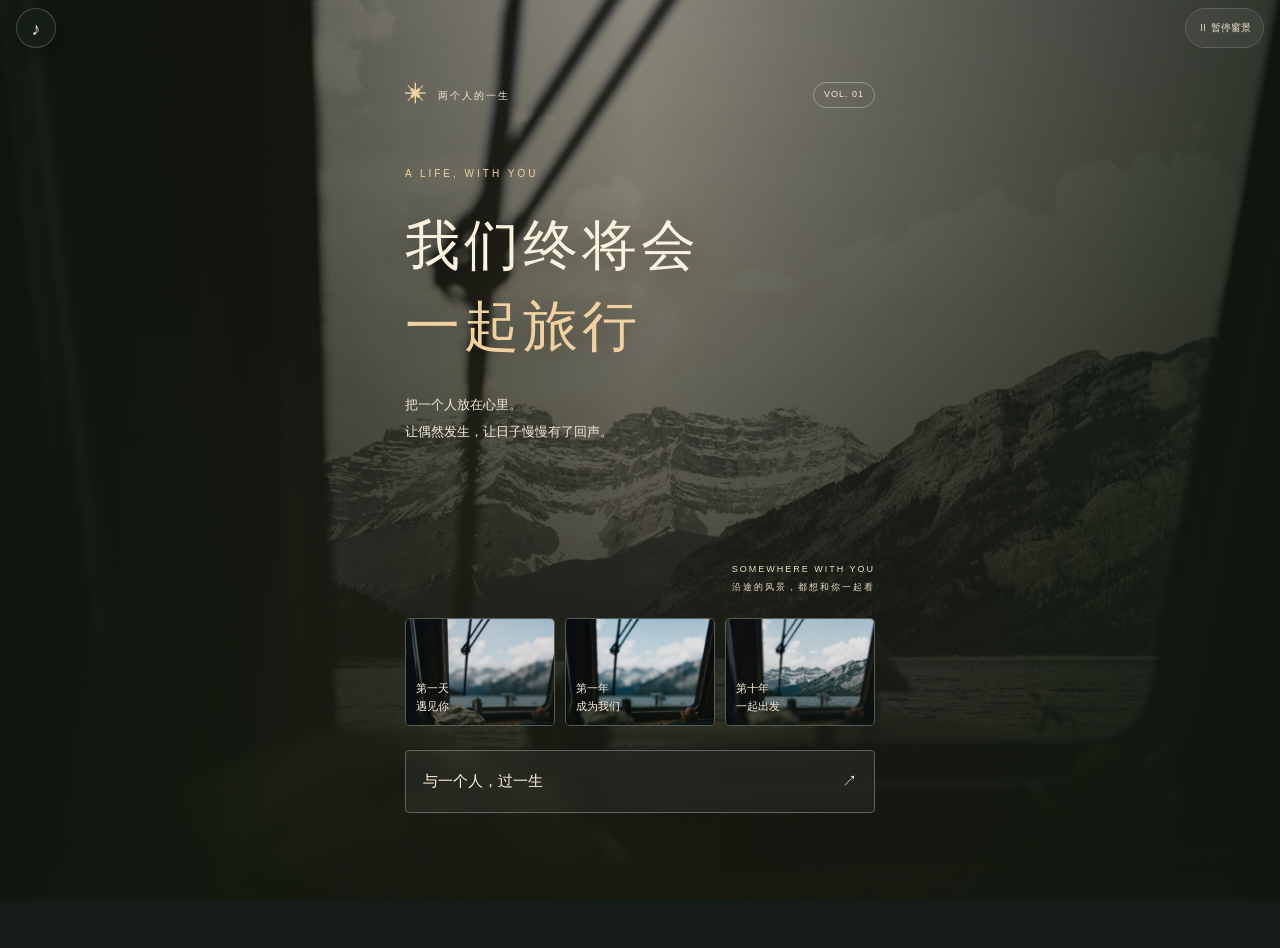
==== commit 4baf28fe: "Add a NetEase Cloud Music toggle for 许飞《我们终究会牵手旅行》. The player is hidden behind a frosted ♪ button s" ====
--- a/index.html
+++ b/index.html
@@ -75,7 +75,8 @@
 .letter-foot p{font-size:2.6cqw;flex-basis:100%;margin:0}
 .letter-foot i{font-size:1.8cqw}.letter-foot span{font-size:1.6cqw;letter-spacing:.25cqw;margin-left:auto;float:none}
 </style><link rel="stylesheet" href="frosted-surfaces.css"><link rel="stylesheet" href="opening-title.css">
-</head><body><div class="cinema-bg" aria-hidden="true"><img fetchpriority="high" src="img/ee888b87ab8e.webp" alt=""><div class="cinema-glow"></div></div><button class="motion-control" id="cinema-motion" aria-pressed="false">Ⅱ 暂停窗景</button><main id="app"></main><dialog id="memories"><div class="dialog-head"><span>我们的回忆抽屉</span><button id="close" aria-label="关闭回忆">✕</button></div><div id="memory-list"></div></dialog><script>const EVENTS=[{"id":0,"title":"借一个别人的身份","body":"咖啡喝了一半，你们忽然玩起假装打电话的游戏。对方把手放在耳边：你今天见的那个人，怎么样？问完，先低头笑了。","kind":"date","item":"一张咖啡店收据","choices":["假装向朋友承认心动","反问对方今天的感觉","放下假电话，直接说今天很开心"],"timing":{"min":0,"max":11},"memories":["我借着那个假装打给朋友的电话，承认了心动。","我把问题轻轻递回去，想听听你今天的感觉。","我放下那个假电话，直接告诉你今天很开心。借来的身份终于可以还回去。"]},{"id":1,"title":"在最高处慢下来","body":"摩天轮轻轻晃了一下。你抓住扶手，对方把手摊在你旁边，没碰你。窗外的灯一盏盏亮起来。","kind":"date","item":"摩天轮票根","choices":["把手放过去","指给对方看远处的灯","坦白自己有点怕高"],"timing":{"min":0,"max":11},"memories":["我把手放了过去。高处的那一刻，有了可以握住的东西。","我指给你看远处的灯，把窗外的一点明亮分给你。","我坦白自己有点怕高，让你看见镇定以外的我。"]},{"id":2,"title":"你记得的比我还多","body":"搬书时一本旧笔记掉下来。里面记着你初次见面点错的饮料，连你当时给自己找的借口都写了。","kind":"memory","item":"旧笔记","choices":["念出来逗逗对方","在旁边补上自己的版本","问那时为什么想把这件事记下来"],"timing":{"min":12,"max":120},"memories":["我把那几行字念出来逗你，连当时的借口都没有略过。","我在旁边补上自己的版本，让同一天有了两份记忆。","我问你当时为什么想记下这件小事，想听见笔迹背后的那一天。"]},{"id":3,"title":"不太熟练的一首歌","body":"对方坐在床沿，弹了三次同一段和弦。你问在练什么。对方把手机扣住，说：先不要笑，我想给你听。","kind":"home","item":"一段录音","choices":["安静听到最后","跟着轻轻打拍子","问能不能从头教我一小段"],"timing":{"min":1,"max":120},"memories":["我安静听到了最后，把这首还不熟练的歌记在心里。","我跟着轻轻打拍子，让那段和弦有了伴。","我请你从头教我一小段，让不太熟练的旋律有了两个人的练习。"]},{"id":4,"title":"走到旅馆的那段路","body":"晚饭后你们没叫车。走过一段很长的坡，对方问：如果那年没有遇见，我们现在会在做什么？","kind":"journey","item":"手绘散步路线","choices":["说一个离谱的平行人生","说说相遇后改变的事","停下来看看此刻的街景"],"timing":{"min":12,"max":120},"memories":["我说起一个离谱的平行人生，暂时把平常的自己放在一旁。","我说起遇见你以后改变的小事，才发现已经有不少。","我停下来和你看看此刻的街景，把假设里的远方暂时放回今天。"]},{"id":5,"title":"来自很久以后的便条","body":"争执后，餐桌上多了一张纸：未来的我们托我问一下，今天还能一起吃晚饭吗？落款画了两张皱巴巴的脸。","kind":"repair","item":"未来的便条","choices":["画两碗面回复","写下自己还需要一点时间","先把饭摆好，再当面回应"],"timing":{"min":6,"max":120},"memories":["我画了两碗面作答，给那张便条添上一顿两个人的饭。","我写下自己还需要一点时间，把迟疑也留在纸上。","我先把饭摆好，想当面回应那张便条。未来的我们，先从今天坐下来吃饭开始。"]},{"id":6,"title":"你怎么这么幼稚","body":"街角有个会回声的洞。对方一本正经地说它会回答问题，你刚靠近，就听见另一端传来一句：晚饭想吃什么？","kind":"date","item":"一张模糊的笑脸照","choices":["认真向回声点菜","绕到另一头抓个现行","换我到另一头出一道问题"],"timing":{"min":1,"max":120},"memories":["我认真向回声点了菜，陪你把幼稚进行到底。","我绕到另一头，想把那个偷偷逗我的人抓个现行。","我换到回声的另一头，也给你出了一道问题，认真接过这个幼稚的游戏。"]},{"id":7,"title":"这张照片只给你","body":"你在旅行中睡得东倒西歪。对方把拍到的照片递给你，问：留下还是删掉？照片里还有一只替你扶住帽檐的手。","kind":"journey","item":"一张私藏照片","choices":["留下，存在自己的相册","删掉这张，再一起拍一张","先收起来，等旅行结束再决定"],"timing":{"min":1,"max":120},"memories":["我留下那张照片，收进自己的相册。它不必给别人看。","我删掉了那一张，和你重新拍了一张属于此刻的照片。","我请你先收起照片，等旅行结束再一起看。此刻还不必替回忆下结论。"]},{"id":8,"title":"先别揉眼睛","body":"站台一阵风，你的眼睛进了灰。旁边的人递来一包未拆的纸巾，问要不要帮你看看。列车还要七分钟才来。","kind":"encounter","item":"一包纸巾","choices":["接过纸巾并道谢","请对方帮忙挡一下风","自己处理，请对方提醒我列车到站"],"timing":{"min":0,"max":0.1,"start":"new"},"memories":["我接过纸巾，认真道了谢。","我请你替我挡一挡风，把这点小麻烦交给了你。","我自己处理眼里的灰，也请你提醒列车到站。那七分钟有了一点小小的照应。"]},{"id":9,"title":"肩膀上很轻的一下","body":"分别时你们正想说什么，广播突然响了。对方轻轻碰了碰你的肩，手停了一秒。你回过头，对方还站着。","kind":"distance","item":"一张车票","choices":["走回去把话说完","挥手后发一条消息","停在原地，等对方把话说完"],"timing":{"min":0,"max":11},"memories":["我又走回去，把没有说完的话说完。","挥过手以后，我还是发去了一条消息。","我停在原地等你把话说完，没有让广播替我们结束告别。"]},{"id":10,"title":"只有两个读者的故事","body":"你在备忘录写下一个故事开头。晚些时候，对方接了一段，还把你最讨厌的蔬菜写成了反派。","kind":"dream","item":"共同写的故事","choices":["继续写下一段","给反派画一个头像","给故事里的两个人写一段对话"],"timing":{"min":1,"max":120},"memories":["我接着写下一段，让这个只有两个读者的故事继续。","我给反派画了头像，也在故事里留下自己的笔迹。","我给故事里的人写了一段对话，把想象也变成能来回回应的东西。"]},{"id":11,"title":"给未来埋一封信","body":"整理杂物时空出一个饼干盒。对方问，要不要各写一件现在还不敢说的心愿，过几年再打开？","kind":"home","item":"饼干盒时间胶囊","choices":["写下共同生活的愿望","写下一个自己的小梦想","写下此刻最想感谢对方的事"],"timing":{"min":6,"max":120},"memories":["我写下共同生活的愿望，把它交给还没到来的日子。","我写下自己的一个小梦想，留给未来的我们读。","我写下此刻最想感谢你的事，把今天的心意留给几年后的我们。"]},{"id":12,"title":"原来你会唱这首","body":"陌生城市的卡拉OK里，你以为对方会选一首很安静的歌。前奏响起，对方忽然站上小台阶，认真唱得跑了调。","kind":"journey","item":"点歌单","choices":["跟着一起跑调","笑着录下这段声音","点一首两个人都不熟的歌"],"timing":{"min":1,"max":120},"memories":["我也跟着唱，连跑调都没有避开。","我笑着录下那段声音，给以后留一点可以重听的快乐。","我点了一首两个人都不熟的歌，想和你一起从第一句慢慢找。"]},{"id":13,"title":"还有一句没说完","body":"出租车刚停稳，你发现对方隔着人群朝你走回来。对方站定，先喘了一口气：刚才走得太急了。","kind":"distance","item":"一次补上的告别","choices":["给对方一个拥抱","问刚才想说什么","说出自己刚才没来得及说的话"],"timing":{"min":0,"max":11},"memories":["我给了你一个拥抱，让那句没说完的话暂时停在这里。","我问起你刚才想说什么，不想漏掉那半句话。","我说出刚才没来得及说的话，让这次折返有了我的那一半。"]},{"id":14,"title":"第一次合上拍子","body":"路边琴行允许试琴。你按了几个音，对方跟着敲起桌沿。一开始总错开，第三次却突然合上了。你们同时看向彼此。","kind":"date","item":"一小段旋律","choices":["再一起试一次","把刚才的节奏录下来","交换角色，让对方弹我来打拍子"],"timing":{"min":0,"max":11},"memories":["我和你又试了一次，慢慢找同一个拍子。","我录下刚才的节奏，留住这一次合拍。","我和你交换了位置，试着从你的那一边找到同一个拍子。"]},{"id":15,"title":"空出来的那一角","body":"你随口说过想重新画画。一天回家，窗边多了腾空的小桌，旁边放着你很久没用的笔。对方问：这个光线可以吗？","kind":"dream","item":"窗边小桌","choices":["坐下画今天的窗景","请对方也搬把椅子来","先把想画的东西摆到桌上"],"timing":{"min":6,"max":120,"needs":"home"},"memories":["我坐下来画今天的窗景，让空着的那一角有了用途。","我请你也搬把椅子过来，窗边便不只是我的位置。","我先把想画的东西摆到桌上，让那个为我腾出的角落开始有自己的日常。"]},{"id":16,"title":"你的夜晚我的早晨","body":"你端着早餐，对方那边已经关了大灯。视频里只有一盏床头灯亮着。你说今天没什么特别的，对方说那就听你吃完。","kind":"distance","item":"一张视频截图","choices":["讲一件今天的小事","陪对方安静待一会儿","给对方看看窗外的早晨"],"timing":{"min":1,"max":120,"needs":"distance"},"memories":["我讲了一件今天的小事，把自己这边的日子递给你。","我陪你安静待了一会儿，没有急着填满沉默。","我把窗外的早晨给你看，让你那边的夜里也有一点我这里的光。"]},{"id":17,"title":"回家以后可以哭","body":"你见了一位很久不见的旧友，回家时心里很乱。对方没有追问，只把沙发上的毯子掀开，给你留出一半。","kind":"repair","item":"沙发上的毯子","choices":["靠过去慢慢讲","说想先安静一会儿","请对方陪我下楼走一小段"],"timing":{"min":6,"max":120,"needs":"home"},"memories":["我靠过去，慢慢讲起心里的事。","我说想先安静一会儿，把说不出口的部分留到以后。","我请你陪我下楼走一小段，想在说话之前先把呼吸慢下来。"]},{"id":18,"title":"临时搭档","body":"小店把你们误认成报名参加游戏的搭档。你刚要解释，对方已经举起号码牌，又转头等你的意思。","kind":"encounter","item":"临时号码牌","choices":["一起试试这个小游戏","笑着说明情况再聊几句","先问清游戏规则再决定"],"timing":{"min":0,"max":0.1,"start":"new"},"memories":["我和你试了试那个小游戏，先做了一回临时搭档。","我笑着说明情况，又和你多聊了几句。","我先问清游戏的规则，再决定怎样和你搭档，没有急着答应，也没有急着走开。"]},{"id":19,"title":"打给以前的自己","body":"你们经过一座废弃电话亭。对方拿起听筒，假装给年轻的自己打电话：不用着急，你后来会遇到一个很有意思的人。","kind":"memory","item":"电话亭合影","choices":["接过听筒继续说","问对方以前最担心什么","给未来的自己也留一句话"],"timing":{"min":36,"max":120},"memories":["我接过听筒，把想说给从前自己的话接了下去。","我问起你从前最担心什么，想认识那时的你。","我也给未来的自己留了一句话，让这座电话亭同时接通从前和以后。"]},{"id":20,"title":"新年的零点差一点","body":"朋友们倒数时，你们碰巧站在一起。零点的欢呼盖过了对方一句话。你只看见对方说完后有点不好意思。","kind":"date","item":"一张新年合照","choices":["请对方再说一遍","先祝对方新年快乐","问刚才那句话能不能留给我单独听"],"timing":{"min":0,"max":11},"memories":["我请你再说一遍，不想让那句话被零点的热闹盖过去。","我先祝你新年快乐，把第一句祝福交给你。","我问你那句话能不能单独再讲给我听，不想让它只属于倒数的人群。"]},{"id":21,"title":"喜欢是说得出细节","body":"对方说喜欢你把热杯子捧在两只手里，也喜欢你看见小狗就走慢。你有点意外，这些事你自己都没注意过。","kind":"date","item":"一封具体的告白","choices":["告诉对方你注意到的习惯","问还有什么被悄悄记住了","也说一个自己不太容易被注意的习惯"],"timing":{"min":0,"max":11},"memories":["我说起自己留意到的习惯，喜欢终于有了具体的样子。","我问你还有什么悄悄记住的事，想听完那些小细节。","我说起另一个不太容易被看见的习惯，主动把认识我的路再打开一点。"]},{"id":22,"title":"深夜长一点的消息","body":"聊天框里第一次出现很长一段话。对方说起家里一位重要的人，末尾又补了一句：太晚了，你明天回也可以。","kind":"encounter","item":"一段夜间消息","choices":["现在认真回复","先说收到，明早好好聊","问现在是否方便打个短电话"],"timing":{"min":0,"max":0.1,"start":"new"},"memories":["我在那个深夜认真回了消息，没有把回应留到明天。","我先告诉你收到了，约好明早再好好聊。","我问你现在是否方便打个短电话，想听听那些文字说出来时的声音。"]},{"id":23,"title":"先听见熟悉的名字","body":"约见的公园里，你还在找人，先听见有人叫聊天里那只小狗的昵称。你顺着声音看过去，对方也正在找你。","kind":"encounter","item":"初见公园的小叶子","choices":["主动挥挥手","先向小狗打个招呼","先发消息告诉对方自己的位置"],"timing":{"min":0,"max":0.1,"start":"new"},"memories":["我主动挥了挥手，让你看见我。","我先和小狗打了招呼，再走进这次相遇。","我先把位置发给你，让两个人的寻找少绕一点路。"]},{"id":24,"title":"记住一个声音","body":"社区分享会上，有人讲起第一次独自搬家的经历。没有漂亮结尾，只有凌晨装反的柜门。你听着笑了，对方正好看见。","kind":"encounter","item":"分享会小票","choices":["散场后聊聊自己的搬家","请教柜门后来怎么装好的","分享自己第一次独立做成的小事"],"timing":{"min":0,"max":0.1,"start":"new"},"memories":["散场以后，我聊起自己的搬家，接住了刚才的话题。","我问起那扇柜门后来怎样装好，想把这个小故事听完。","我说起第一次独立做成的小事，让那段搬家的故事接到自己的生活里。"]},{"id":25,"title":"为一个背包折回来","body":"观景台快关门了。你返回取遗落的包，发现刚才聊过天的人替你守着。对方说：还好，你回来了。","kind":"encounter","item":"观景台门票","choices":["邀请一起下楼","认真道谢并交换联系方式","问对方有没有落下东西，一起再检查一次"],"timing":{"min":0,"max":0.1,"start":"new"},"memories":["我邀请你一起下楼，把相处的时间再延长一点。","我认真道谢，和你交换了联系方式。","我也问你有没有落下东西，陪你再检查一次，不想只有自己被照顾。"]},{"id":26,"title":"聚会之后的小花园","body":"和对方的朋友吃过饭，你们绕进一处安静花园。对方问刚才有没有不自在，还学了一遍朋友夸张的笑声。","kind":"date","item":"花园门口的照片","choices":["说说刚才最喜欢的瞬间","坦白一个有点拘谨的地方","请对方说说自己刚才的感受"],"timing":{"min":0,"max":11},"memories":["我说起刚才最喜欢的瞬间，让聚会的余温多停了一会儿。","我坦白了自己有些拘谨的地方，没有装作游刃有余。","我请你也说说刚才的感受，让聚会后的交谈不只是关于我。"]},{"id":27,"title":"随手画的东西长大了","body":"纪念日蛋糕上有一只歪歪扭扭的小鸟。旁边放着对方练习时的草稿，最初画错的那条腿也被留在了蛋糕上。","kind":"memory","item":"小鸟蛋糕装饰","choices":["找出当年的原画","给这只鸟补上下一段故事","给今年的小鸟添一个新细节"],"timing":{"min":12,"max":120},"memories":["我找出当年的原画，重新看那个最初的念头。","我替那只鸟补上下一段故事，让它继续往前飞。","我替今年的小鸟添了一个新细节，让纪念日也留着现在的笔迹。"]},{"id":28,"title":"一座装在玻璃里的小城","body":"对方送来一个小小的雪景球。你摇了一下，里面的雪慢慢落下。对方说它很像你提过的那个冬天。","kind":"date","item":"雪景球","choices":["讲讲那个冬天","约定真的去看一次雪","把雪景球放到一起能看见的地方"],"timing":{"min":1,"max":120},"memories":["我讲起那个冬天，把玻璃里的小城接回自己的记忆。","我和你约定，真的去看一次雪。","我把雪景球放到我们都能看见的地方，让那个冬天在日常里停一停。"]},{"id":29,"title":"每天经过的窗口","body":"在你每天工作的窗口，对方递进来的不是取件单，而是一张手写邀请：下班以后，愿意和我商量一个家吗？","kind":"home","item":"窗口里的邀请","choices":["下班一起认真谈谈","约个不匆忙的周末再谈","先写下对家的期待，再约时间交换"],"timing":{"min":6,"max":120},"memories":["我约你下班后认真谈谈，让话有一段完整的时间。","我约了一个不匆忙的周末，把重要的话留给从容的时候。","我先写下自己对家的期待，约你找个完整的时间交换，不让重要的愿望匆忙经过窗口。"]},{"id":30,"title":"到了你熟悉的地方","body":"你们路过对方长大的街区。平时话不多的人，忽然能讲出每一家小店的旧名字，还知道哪一段路会开花。","kind":"journey","item":"故乡街道地图","choices":["请对方带路走慢一点","选一家老店坐下来听","问哪里是对方最想再去一次的地方"],"timing":{"min":1,"max":120},"memories":["我请你带路，也请你走慢一点，让我看看你熟悉的地方。","我选了家老店坐下来，准备慢慢听你讲。","我问你最想再去哪个地方，想让这次同行也回应你的惦记。"]},{"id":31,"title":"出发前说清楚","body":"行李都收好了，你们却还没决定接下来住在哪座城。对方坐到箱子旁边，说：这次别各自猜了。","kind":"repair","item":"共同生活计划","choices":["把自己的顾虑说出来","先听对方想怎么生活","先定一个试住期限，不急着永久决定"],"timing":{"min":6,"max":120},"memories":["我说出自己的顾虑，把行李以外的事情也摊开来。","我先听你想怎样生活，没有急着替两个人作答。","我提议先定一段试住时间，让两个人有机会亲自看看再决定。"]},{"id":32,"title":"一双手套两个口袋","body":"小摊只剩最后一副你们都喜欢的手套。对方开玩笑说一人一只算了。最后真的各揣一只，边走边笑。","kind":"encounter","item":"半副手套","choices":["约下次交换着戴","请对方喝杯热饮暖手","各买别的款式，把喜欢的这一副留在记忆里"],"timing":{"min":0,"max":0.1,"start":"new"},"memories":["我约好下次交换着戴，让一双手套有了轮流的用法。","我请你喝杯热饮，想让空着的那只手也暖起来。","我提议各自选别的款式，那副都喜欢的手套可以先留在今天的笑里。"]},{"id":33,"title":"另一只回来了","body":"你把旧手套放在桌上晾干，旁边不知何时多了另一只。对方从厨房探头：凑齐了，冬天可以出门了。","kind":"memory","item":"重新凑齐的手套","choices":["提议去散步","把两只并排拍下来","把这一对手套收在同一个地方"],"timing":{"min":12,"max":120,"prior":32,"gap":6},"memories":["我提议去散步，让这一天再多一段并肩的路。","我把两只并排拍下来，留下重新凑成一对的样子。","我把两只手套收在一起，让下次出门不必再找另一只。"]},{"id":34,"title":"先看见你怎么待别人","body":"餐厅里一个小孩打翻了水。邻桌的人先扶住杯子，又把自己的纸巾递过去。后来你们在门口一起等雨停。","kind":"encounter","item":"餐厅便签","choices":["聊聊这场突然的雨","问对方常来这家店吗","把自己多带的纸巾也递过去"],"timing":{"min":0,"max":0.1,"start":"new"},"memories":["我聊起这场突然的雨，给初次的交谈找了一个开头。","我问你是不是常来这家店，想从这里认识你。","我把多带的纸巾也递过去，让这场突然的雨里多一点能做的小事。"]},{"id":35,"title":"去你想去的地方","body":"对方一直想去海边写生，终于安排了一个短假。你收到一张画到一半的海，又收到一句：旁边还有个空位置。","kind":"journey","item":"半张海景画","choices":["去陪对方几天","送去一段声音陪着画","问能不能为那幅画留一个共同的题目"],"timing":{"min":6,"max":120},"memories":["我去陪你住了几天，让远方暂时近一点。","我送去一段声音，陪着你画画。","我问能不能一起给那幅画起个名字，先用一个题目坐到你身旁。"]},{"id":36,"title":"陌生城市的一条岔路","body":"地图建议走大路，巷子里却飘出面包香。对方停在路口看你：要不要暂时不按计划？","kind":"journey","item":"面包纸袋","choices":["一起拐进小巷","先买面包再按原路走","记下小巷的位置，约另一天专程来"],"timing":{"min":1,"max":120},"memories":["我和你拐进小巷，让陌生的城市多出一条我们的路。","我先买了面包，再和你沿原路走。","我记下小巷的位置，约你另一天专程来，不让面包香只成为路上的一次错过。"]},{"id":37,"title":"理想清单之外","body":"你整理旧手机，翻出以前写的理想伴侣清单。眼前的人和上面不太一样，却正记得替你把水放凉。","kind":"memory","item":"旧手机里的清单","choices":["把这件事讲给对方听","重新写下现在重视的事","把旧清单收好，暂时不改写它"],"timing":{"min":6,"max":120},"memories":["我把这件事讲给你听，让你知道我如今在意什么。","我重新写下现在重视的事，把旧清单留在了过去。","我收好那份旧清单，让从前的想象和眼前的你各有自己的位置。"]},{"id":38,"title":"给你留了一个枕头","body":"客厅被搭成一个小帐篷，顶上贴着纸星星。对方从里面探出头，把多出来的枕头往旁边拍了拍。","kind":"home","item":"纸星星","choices":["钻进去一起躺着","去拿两杯热饮回来","给帐篷添一盏小灯"],"timing":{"min":6,"max":120,"needs":"home"},"memories":["我钻进去和你一起躺着，收下那个为我留出的枕头。","我去拿了两杯热饮回来，给这片小天地添一点暖。","我给小帐篷添了一盏灯，让客厅里这个临时的家亮起来。"]},{"id":39,"title":"在货架之间猜音乐","body":"旧唱片店里，对方拿起一张封套哼起前奏。你没猜中，对方换了一种更夸张的唱法，自己先笑得接不上气。","kind":"date","item":"唱片店收据","choices":["接着猜下一首","选一首让对方猜","请对方讲讲为什么喜欢这张唱片"],"timing":{"min":0,"max":120},"memories":["我接着猜下一首，舍不得让这个小游戏结束。","我选了一首让你猜，把出题的机会接过来。","我请你讲讲为什么喜欢这张唱片，想在前奏之外听到你的故事。"]},{"id":40,"title":"绕一点路才还给你","body":"你们约好用三张小纸条安排一次寻宝。最后的目的地是你常去的面馆，对方正替你占着靠窗的位置。","kind":"date","item":"三张寻宝纸条","choices":["照着线索慢慢找","一路发语音汇报进度","在找到的纸条背面留一句回应"],"timing":{"min":1,"max":120},"memories":["我照着线索慢慢找，让绕远的路也有了意思。","我一路发语音，把寻找的进度都讲给你听。","我在找到的纸条背面留下回应，让寻找的路也带着我的字迹。"]},{"id":41,"title":"这次不躲在文字后面","body":"你写了一条邀请，删掉又重写。对方刚好经过，你把手机收起来。机会只是一句很普通的：周末有空吗？","kind":"encounter","item":"第一次邀请","choices":["当面把邀请说出来","整理好以后发出去","坦白自己刚才一直在犹豫怎么开口"],"timing":{"min":0,"max":0.1,"start":"new"},"memories":["我当面说出了邀请，没有再躲到文字后面。","我整理好想说的话，终于把消息发了出去。","我坦白自己刚才一直在想怎样开口，把那点笨拙也交给了你。"]},{"id":42,"title":"不太熟悉的舞步","body":"小广场有人跳舞。对方问要不要试一下，你说不会。对方把脚往旁边挪：正好，我也只会这一步。","kind":"date","item":"广场上的短视频","choices":["跟着试一步","先坐旁边一起看","请对方先示范，我帮忙数拍子"],"timing":{"min":0,"max":120},"memories":["我跟着试了一步，把生疏也带进了音乐里。","我和你先坐在旁边看。不必立刻学会，先并肩待着也很好。","我请你先示范，自己在旁边数拍子，用另一种方式走进这支舞。"]},{"id":43,"title":"第二次说起同一件事","body":"上次谈未来时，你们不欢而散。今天对方带来一张重新画过的计划表，里面多了你说过的重要事情。","kind":"repair","item":"改过的计划表","choices":["一起继续修改","先肯定被认真听见的部分","先选一件能落实的小事试着改变"],"timing":{"min":6,"max":120},"memories":["我和你继续修改，让第二次谈起这件事有了新的进展。","我先说起那些被认真听见的部分，让你知道我有留意。","我先和你选一件能做到的小事，想让重新画过的计划从行动里开始。"]},{"id":44,"title":"原来你没有离开","body":"你误以为对方已经接受异地工作，几天都不敢问。晚饭时对方拿出两份方案：还没定，我想听听你的。","kind":"repair","item":"两份工作方案","choices":["坦白这几天的误会","逐项讨论两个方案","先确认什么时候必须作决定"],"timing":{"min":6,"max":120},"memories":["我坦白这几天的误会，不再让猜测替自己说话。","我和你逐项讨论两个方案，把分歧一件件摊开。","我先问清决定的期限，想给讨论留足时间，也不让误会继续拖着。"]},{"id":45,"title":"替你接来想见的人","body":"你身体不舒服，又有点想家。对方问清你的意思，去接了一位你想见的亲人，回来时还带着熟悉味道的粥。","kind":"home","item":"一只保温饭盒","choices":["一起吃一点热粥","让对方也坐下休息","问对方今天有没有好好吃饭"],"timing":{"min":6,"max":120},"memories":["我和你一起吃了点热粥，先照顾眼前这顿饭。","我让你也坐下来歇歇，不想只被你照顾。","我问你今天有没有好好吃饭，在被照顾的时候也想看见你的需要。"]},{"id":46,"title":"半夜一起收拾水渍","body":"洗衣机排水管松了。你们半夜赤脚站在毛巾上，一个拧管子，一个递盆。处理完，谁也忍不住笑了。","kind":"home","item":"两双湿拖鞋","choices":["分工把地擦干","先递条干毛巾给对方","先暂停洗衣，商量明天怎么处理"],"timing":{"min":6,"max":120,"needs":"home"},"memories":["我和你分工擦干地上的水，收拾这个意外的夜晚。","我先递给你一条干毛巾，把地上的事放慢了一步。","我先停下洗衣，和你商量明天再处理剩下的事，不想把疲惫硬撑成能干。"]},{"id":47,"title":"回来是我的选择","body":"独自在另一座城生活一阵后，你再次来到熟悉的门口。这一次你有了自己的工作和计划，对方开门时没有催你做决定。","kind":"distance","item":"一把旧钥匙","choices":["说说这段时间的变化","邀请对方出去走走","约定先见几次，再讨论以后怎么相处"],"timing":{"min":6,"max":120,"needs":"distance"},"memories":["我说起这段时间的变化，重新把自己介绍给你。","我邀请你出去走走，给这次重逢留一段路。","我约你先慢慢见几次，不让一次回来就替以后作完所有决定。"]},{"id":48,"title":"写在你手边的话","body":"朋友聚会很热闹。你谈起一件在意的事，对方没插嘴，只把餐巾纸推过来，上面写着：我听见了，回去我们慢慢聊。","kind":"date","item":"一张餐巾纸","choices":["在纸上写下回应","轻轻碰一下对方的手","把纸条收好，约好散场后再聊"],"timing":{"min":0,"max":11},"memories":["我在纸上写下回应，让你的话旁边有了我的笔迹。","我轻轻碰了碰你的手，把回应留在那个小动作里。","我收好那张纸条，约你散场后继续聊，让被听见的那句话有一个下文。"]},{"id":49,"title":"终于看见你工作的地方","body":"第一次去对方的工作室，你认出视频里常出现的那扇窗。对方把第二把椅子拖过来，说这个位置下午有阳光。","kind":"home","item":"工作室窗景","choices":["坐下陪一会儿","请对方介绍正在做的东西","问下次能不能带自己的东西来一起忙"],"timing":{"min":1,"max":120},"memories":["我坐下来陪了一会儿，看你在熟悉的地方忙碌。","我请你介绍正在做的东西，想听懂你的日常。","我问下次能不能带自己的事来做，想和你试试各自忙碌也坐在一起的日子。"]},{"id":50,"title":"把窗边留给你","body":"入住小旅馆时，你多看了两眼窗外。对方注意到了，和你商量把两把椅子挪过去，早餐就在那里吃。","kind":"journey","item":"窗边早餐照片","choices":["一起搬椅子","先去买明早的面包","先拍下窗外，留作这次入住的第一张照片"],"timing":{"min":1,"max":120},"memories":["我和你一起搬椅子，把窗边的位置安顿下来。","我先去买明早的面包，让明天从一顿早餐开始。","我先拍下窗外，让这段旅程从我们都多看了一眼的风景开始。"]},{"id":51,"title":"又是这扇窗","body":"许多年后，你们住回那家小旅馆。窗框换了颜色，远处的山还在。对方站到旧照片里的位置，等你按快门。","kind":"memory","item":"两张相隔多年的照片","choices":["照着旧姿势再拍一次","拍下现在自然的样子","拍下窗框和山，留下这些年的变化"],"timing":{"min":60,"max":120,"prior":50,"gap":48},"memories":["我照着旧姿势又拍了一次，留给两张照片慢慢对照。","我拍下此刻自然的样子，让今天拥有自己的模样。","我把窗框和山一起拍下，想记住变化的部分，也记住还在的部分。"]},{"id":52,"title":"空房子里的想象","body":"看房结束，你们站在还没有家具的客厅。对方用脚尖比画：这里够不够你放一张写字桌？","kind":"home","item":"第一张房间草图","choices":["也替对方留一个角落","先讨论各自最需要的空间","量一下空间，再各画一份布置"],"timing":{"min":6,"max":120},"memories":["我也替你留了一个角落，让空房子装得下两个人。","我先和你讨论各自最需要的空间，把彼此都放进打算里。","我先量了量空房间，约你各画一份布置，让两种生活都能被看见。"]},{"id":53,"title":"回到自己选的生活","body":"你从老家回到共同生活的城市。对方在出口接过一件行李，没有问什么时候彻底定下来，只问今天想先回家还是吃饭。","kind":"distance","item":"到站的小票","choices":["先回家休息","找个安静地方一起吃饭","先讲讲这次回家的感受"],"timing":{"min":6,"max":120,"needs":"home"},"memories":["我先回家休息，把自己安放回熟悉的生活。","我找了个安静的地方和你吃饭，慢慢回到日常。","我先讲起这次回家的感受，让行李之外的东西也有地方放下。"]},{"id":54,"title":"突然下雨的阳台","body":"雨毫无预兆地下大了。你们同时冲向阳台，一人抱回床单，一人抢救花盆，最后站在门口检查彼此湿了多少。","kind":"home","item":"被救回的小花盆","choices":["先帮对方擦干头发","把抢救清单念成笑话","先换下湿衣服，剩下的待会一起收拾"],"timing":{"min":6,"max":120,"needs":"home"},"memories":["我先帮你擦干头发，再顾阳台上的忙乱。","我把抢救清单念成了笑话，让这场雨多了一点好笑的记忆。","我先换下湿衣服，约你待会儿一起收拾，照顾好人再照顾阳台。"]},{"id":55,"title":"谢谢你一直认真听","body":"对方要去外地参加一个重要机会。你送到车站才想起，有句话一直没说：以前那些很不成熟的想法，你都认真听过。","kind":"distance","item":"一封出发前的信","choices":["现在当面说出来","写下来让对方路上看","问对方临行前最需要哪一种支持"],"timing":{"min":6,"max":120,"needs":"distance"},"memories":["我当面说出感谢，不再留着等更合适的时候。","我把感谢写下来，让你能在路上慢慢看。","我问你临行前最需要什么，想让感谢也变成此刻能做的一件事。"]},{"id":56,"title":"教我怎样看懂它","body":"对方喜欢的诗集你总读不进去。今天你翻到一页，问为什么喜欢这一首。对方先问你读到了什么，没有急着讲答案。","kind":"dream","item":"折角的诗页","choices":["说说自己的真实感受","请对方读给你听","把读不懂的那一行指给对方看"],"timing":{"min":0,"max":120},"memories":["我说出自己的真实感受，没有假装都能看懂。","我请你读给我听，想借你的声音靠近它。","我把读不懂的那一行指给你看，不假装明白，也不急着放弃。"]},{"id":57,"title":"信里只有很小的事","body":"这次出差没有特别的见闻。对方发来的消息却写了路边树开花、便利店换了招牌，还有家里植物新长的一片叶子。","kind":"distance","item":"一封日常来信","choices":["回报自己这边的小事","约定今晚一起看月亮","把这封日常消息存成一页记录"],"timing":{"min":6,"max":120,"needs":"distance"},"memories":["我也讲起自己这边的小事，让信里的日常有了来回。","我和你约好今晚看月亮，让两边的夜晚有一点相同。","我把这封没有大事的消息存下来，让远方普通的一天也有一页位置。"]},{"id":58,"title":"只有我们知道的缩写","body":"你们给旧旅行箱贴了一张手写贴纸，上面是一个外人看不懂的缩写。路上每次认行李，你都会先看到它。","kind":"journey","item":"缩写行李贴","choices":["为缩写编个好笑的解释","把真正含义记进日记","给贴纸拍照，记下第一次带它出发的日子"],"timing":{"min":12,"max":120},"memories":["我替那个缩写编了个好笑的解释，留作我们自己的玩笑。","我把真正的含义记进日记，不让时间把它弄丢。","我拍下那张贴纸，记住它第一次陪我们出发的日子。"]},{"id":59,"title":"先坐下来再说","body":"久别后，你们在花园碰面。准备好的话忽然都忘了。对方擦掉椅子上的落叶，拍拍旁边的位置。","kind":"distance","item":"花园长椅照片","choices":["坐下慢慢聊","先一起看看周围的变化","先说自己现在最想说的一句话"],"timing":{"min":6,"max":120,"needs":"distance"},"memories":["我坐下来慢慢聊，给重逢留一点耐心。","我先和你看看周围的变化，再慢慢说到我们。","我先说出此刻最想说的一句话，不再从忘掉的准备里寻找开头。"]},{"id":60,"title":"风从两个人之间经过","body":"海边观景台的风很大。你站在栏杆内，对方伸手替你按住快飞走的帽子，另一只手等着你来牵。","kind":"journey","item":"被风吹乱的合影","choices":["牵住那只手","站近一点一起看海","把帽子收好，和对方听一会儿海风"],"timing":{"min":0,"max":120},"memories":["我牵住了那只手，让风从别的地方经过。","我站近了一点，和你一起看海。","我把帽子收好，和你听了一会儿风，把靠近留在安静里。"]},{"id":61,"title":"去你熟悉的小聚会","body":"你跟对方来到一间有现场音乐的小馆。这里没有正式舞池，几个人挪开凳子就跳起来。对方抬抬眉，等你一起。","kind":"date","item":"小馆的桌号牌","choices":["一起加入他们","在桌边轻轻跟着节奏","请对方介绍这里常听的音乐"],"timing":{"min":0,"max":120},"memories":["我和你一起加入他们，试着走进你熟悉的热闹。","我在桌边轻轻跟着节奏，用自己的方式待在这里。","我请你介绍这里常听的音乐，想先从声音认识你的这处日常。"]},{"id":62,"title":"终于修好那扇窗","body":"早年你说想要一个能晒太阳的角落。后来生活忙乱，计划一直没做。这个周末，对方找出工具，问要不要从修窗开始。","kind":"home","item":"窗台的一小块木头","choices":["一起动手","先画个简单的布置图","先确认工具和时间，再一起开工"],"timing":{"min":36,"max":120,"needs":"home"},"memories":["我和你一起动手，把那扇窗的事做完。","我先画了张简单的布置图，给接下来的日子留个轮廓。","我先和你确认工具与时间，让搁了很久的愿望有一个能开始的下午。"]},{"id":63,"title":"把这一生读给你听","body":"相伴的日子渐长，你们把保存的票根、照片和便条铺满桌子。对方挑出第一张，读到一半，笑得把眼镜摘下来。","kind":"memory","item":"一起整理的回忆册","choices":["接着讲后来的事","录下对方讲故事的声音","替票根和便条按时间排一排"],"timing":{"min":36,"max":120},"memories":["我接着讲后来的事，让我们的故事再往前一点。","我录下你讲故事的声音，想把讲述本身也留下。","我把票根和便条按时间排好，让铺满桌子的日子重新连起来。"]},{"id":64,"title":"同时站在两个地方","body":"旅行地图上有一条城市分界线。你随口说想同时站在两边。对方记住了，第二天特意带你走到那块不起眼的路牌前。","kind":"journey","item":"分界线合影","choices":["一人站一边拍张照","一起跨过去再跨回来","记下路牌上的名字，写一句旅行备注"],"timing":{"min":1,"max":120},"memories":["我和你一人站一边拍照，留住这个特别的位置。","我和你一起跨过去，又跨回来，认真玩了一回这个小把戏。","我记下路牌的名字，给这段不起眼的路留一句属于我们的备注。"]},{"id":65,"title":"为一颗星提前准备","body":"你提过想看流星。对方查好天气，借来两把折叠椅，又装了一壶热水。出门前还问：等不到也可以，就当看夜空。","kind":"journey","item":"夜空观察便签","choices":["一起出门试试","准备一份夜间小点心","也准备一份对方会喜欢的小东西"],"timing":{"min":1,"max":120},"memories":["我和你一起出门试试，让准备有了开始。","我准备了一份夜间小点心，把等待也照顾进去。","我也准备了一份你会喜欢的小东西，让等待星星的夜里有来有回。"]},{"id":66,"title":"今天没有大事也想告诉你","body":"异地后的一个普通晚上，聊天内容快用完了。对方发来一张晚饭照片：卖相一般，但这个我也想让你知道。","kind":"distance","item":"第一周的晚饭照片","choices":["发回自己的晚饭","打电话一起吃完","问对方这顿饭最想分享哪一口"],"timing":{"min":6,"max":120,"needs":"distance"},"memories":["我把自己的晚饭发给你，让普通的一餐有了分享的人。","我打了电话，和你一起吃完这顿饭。","我问你这顿饭最想分给我哪一口，让远处的晚饭有了可以一起想象的味道。"]},{"id":67,"title":"自行车停在咖啡店外","body":"很久不见，你把自行车锁好，抬头发现对方坐在窗边。那人看见你，先把对面的杯垫摆正。","kind":"distance","item":"一张咖啡杯垫","choices":["进去坐下聊聊","隔着玻璃先挥手","先问一句，这些日子过得好吗"],"timing":{"min":6,"max":120,"needs":"distance"},"memories":["我走进去坐下，和你慢慢聊。","我隔着玻璃先挥了挥手，让见面从窗外开始。","我先问你这些日子过得好吗，让重逢从今天的你开始。"]},{"id":68,"title":"总响的柜门不响了","body":"你每次开柜门都要扶一下。某天回家，它忽然稳稳停住。对方手上还留着一点木屑，说刚好找到了合适的螺丝。","kind":"home","item":"一颗备用螺丝","choices":["认真说一声谢谢","接过工具收拾桌面","请对方教我下次怎么处理"],"timing":{"min":6,"max":120,"needs":"home"},"memories":["我认真说了一声谢谢，为那件终于安静下来的小事。","我接过工具收拾桌面，把剩下的活接过来。","我请你教我下次怎样处理，不想让照顾总是只有一个人会做。"]},{"id":69,"title":"你的杯子有了固定位置","body":"朋友来家里做客，问多出来的杯子是谁的。对方很自然地说：这是你的，别放错格子。你才发现它已经有自己的位置。","kind":"home","item":"专属杯子位置","choices":["给杯底画个小记号","也替对方整理一个格子","和对方商量其他常用物品放在哪里"],"timing":{"min":6,"max":120,"needs":"home"},"memories":["我在杯底画了个小记号，认领这个小小的位置。","我也替你整理出一个格子，让你的东西有地方可放。","我和你商量其他东西的位置，让多出来的杯子慢慢接到真实的日常。"]},{"id":70,"title":"选一件别人看不懂的东西","body":"旧物市集上你们都停在一幅不出名的小画前。画里只是两把椅子。对方说有点像你们昨晚坐过的地方。","kind":"date","item":"旧市集的小画","choices":["买回去挂在家里","拍下来以后自己画一幅","先问问小画的来历"],"timing":{"min":1,"max":120},"memories":["我把它买回去挂在家里，留下只有我们懂得的喜欢。","我先拍下来，留着以后自己画一幅。","我先问起那幅小画的来历，想知道两把椅子在遇见我们之前的故事。"]},{"id":71,"title":"一年后还在同一棵树下","body":"你们按约回到那次沿河散步经过的树旁。树长高了些，周围换了一家店。对方拿出一张新写的纸条，先不让你看。","kind":"memory","item":"树下的周年便条","choices":["先猜猜写了什么","交换今年的新纸条","先说出今年最想一起做的一件事"],"timing":{"min":12,"max":120,"prior":150,"gap":12},"memories":["我先猜了猜你写了什么，舍不得立刻揭开答案。","我和你交换了今年的新纸条，让这棵树又多记住一年。","我先说出今年最想和你做的一件事，让树下的见面有新的愿望。"]},{"id":72,"title":"一盆植物替我陪你","body":"你不在家的那段时间，对方照顾了你养得不太好的植物。回来时它冒出新芽，花盆底下压着一张浇水记录。","kind":"home","item":"浇水记录","choices":["一起给新芽拍照","接过下一周的照料","把照料记录接着写下去"],"timing":{"min":6,"max":120},"memories":["我和你给新芽拍了照，记下它长出来的样子。","我接过下一周的照料，把等待长大的日子分担下来。","我接着写那份照料记录，把你不在的日子也慢慢照顾进去。"]},{"id":73,"title":"藏在搬家箱里的信","body":"收拾最后一只箱子时，你发现一封没有寄出的信。对方看见后有点不好意思，说那时候总怕说得太多。","kind":"memory","item":"没寄出的信","choices":["问能不能现在读","请对方亲口讲给你听","先把信收好，等对方愿意再读"],"timing":{"min":6,"max":120},"memories":["我问能不能现在读，想早点听见信里的话。","我请你亲口讲给我听，让纸上的话有你的声音。","我先把信收好，等你愿意再读，让没有寄出的心事仍有自己的时间。"]},{"id":74,"title":"节日里很自然地牵手","body":"小镇庆典的人群忽然挤过来。对方伸手问你要不要一起走。越过热闹的路口后，那只手还没有松开。","kind":"date","item":"庆典纸手环","choices":["继续牵着走","轻轻晃一下回应","问对方想去热闹处还是安静处"],"timing":{"min":0,"max":11},"memories":["我继续牵着你往前走，没有把手松开。","我轻轻晃了一下手，回应这次自然的靠近。","我问你想往热闹里去，还是找个安静处，让牵着手的路由两个人一起选。"]},{"id":75,"title":"给未来的我们","body":"你们各写一封给未来的信。对方写得很慢，最后说：无论以后住在哪里，希望你还留着自己的小爱好。","kind":"home","item":"写给未来的信","choices":["也写下对方的愿望","把信放进共同的盒子","给未来的信留一页空白"],"timing":{"min":6,"max":120},"memories":["我也写下你的愿望，让信里不只有自己的未来。","我把信放进共同的盒子，让它和我们的东西待在一起。","我给未来留了一页空白，愿意让后来的我们有地方写下新的愿望。"]},{"id":76,"title":"偶然读到的一段温柔","body":"书店有一块自愿留言的墙。你读到一段很笨拙却认真的想念，旁边的人问：你也觉得这句写得很好吗？","kind":"encounter","item":"书店留言卡","choices":["分享自己喜欢的那一句","写一张新的留言","问对方最先留意到的是哪一句"],"timing":{"min":0,"max":0.1,"start":"new"},"memories":["我把读到的那句喜欢的话分享给你。那些原本独自读过的字，从此多了一个读者。","我写下一张新的留言，把自己的话也留在这里。","我问你最先看见哪一句，想知道同一面墙怎样被两个人不同地读过。"]},{"id":77,"title":"我想重新开始相信","body":"夜谈时，对方说起过去一次失去。说到最后，声音放轻了：我可能会慢一点，但我想再试试。","kind":"repair","item":"一次坦诚夜谈","choices":["告诉对方不用赶","也说说自己的不安","问怎样的相处速度会让对方安心"],"timing":{"min":0,"max":11},"memories":["我告诉你不用赶，愿意给重新相信留一点时间。","我也说起自己的不安，让你知道迟疑的不只一个人。","我问怎样的速度会让你安心，把慢一点说成可以一起商量的事情。"]},{"id":78,"title":"风雨来临前的小分工","body":"旅馆窗外忽然起风。你们一起收进阳台的椅子、关好窗，再把剩下的饼干摆上桌。哪儿也去不了的晚上变长了。","kind":"journey","item":"雨夜的饼干盒","choices":["泡茶等雨停","打开灯聊聊各自的故事","先留一会儿安静，听窗外的风"],"timing":{"min":1,"max":120},"memories":["我泡了茶等雨停，暂时把外面的风雨留在窗外。","我打开灯，和你聊起各自的故事。","我先和你听了一会儿窗外的风，让变长的夜晚不必一直有话。"]},{"id":79,"title":"远方的生活也有你的位置","body":"对方去另一座城学习，信里除了想你，还写了新朋友和学会的手艺。最后附了一句：回来想做给你看。","kind":"distance","item":"远方寄来的明信片","choices":["追问那门新手艺","分享自己最近的新发现","讲一个自己也想学的新东西"],"timing":{"min":6,"max":120,"needs":"distance"},"memories":["我追问那门新手艺，想知道你在远方学会了什么。","我分享最近的新发现，让你也看看我这一边的生活。","我说起自己也想学的新东西，让远方的变化带着两个人一起生长。"]},{"id":80,"title":"先喜欢一个声音","body":"停电的小店里只有蜡烛。你和旁边的人聊了很久，灯忽然亮了，你们都眯了一下眼，然后笑着重新打招呼。","kind":"encounter","item":"停电夜的收据","choices":["正式介绍一下自己","约下次在有灯的时候见","把刚才没讲完的话接着聊完"],"timing":{"min":0,"max":0.1,"start":"new"},"memories":["我正式介绍了自己，让声音终于有了来处。","我约好下次在有灯的时候见，把模样留给下一次。","灯亮以后，我把没讲完的话接着说完，不急着让相遇换一种样子。"]},{"id":81,"title":"不重来的星期二","body":"没有庆祝，也没有旅行。你们照常买菜、洗碗、等衣服晾干。傍晚对方问今天怎么样，你忽然觉得已经很好。","kind":"home","item":"一个普通星期二","choices":["说今天这样就很好","提议晚饭后散一小会儿步","记下今天最舒服的一个时刻"],"timing":{"min":6,"max":120,"needs":"home"},"memories":["我说今天这样就很好，不必重新来过。","我提议晚饭后散一小会儿步，给平常的日子续上一段。","我记下今天最舒服的一刻，让没有庆祝的日子也有值得留下的部分。"]},{"id":82,"title":"你比我先记住这次相遇","body":"你以为是第一次见面，对方却记得你曾在活动里帮忙扶过一摞书。原来在你还没察觉时，你已经进入过另一个人的一天。","kind":"encounter","item":"活动入场卡","choices":["问问那天的细节","说现在可以重新认识","问对方当时为什么没有打招呼"],"timing":{"min":0,"max":0.1,"start":"new"},"memories":["我问起那天的细节，想听听你比我多记住的部分。","我说可以从现在重新认识，让这次见面有新的开头。","我问你当时为什么没有打招呼，想听完自己没发现的那次相遇。"]},{"id":83,"title":"未来的我们站在这里","body":"看着年轻时的合影，你们尝试把头发弄乱，假装很老的样子。对方说：到时候还站这边，你别认错了。","kind":"memory","item":"假装变老的合影","choices":["约定多年后重拍","替未来的合影写一句说明","选一个此刻自然的姿势，也拍下来"],"timing":{"min":36,"max":120},"memories":["我和你约好多年后重拍，把同一个位置留给未来。","我替未来的合影写下一句说明，先为那一天留个位置。","我也留下一张此刻自然的样子，让未来能同时看见玩笑和今天。"]},{"id":84,"title":"把你没见过的旧照片找来","body":"你提起小时候住过的房子。对方后来在公开旧相册里找到那条街，与你确认过后，把照片打印出来放在桌上。","kind":"home","item":"一张旧街照片","choices":["指给对方看曾经的窗口","讲一个小时候的小故事","把照片上的变化讲给对方听"],"timing":{"min":6,"max":120},"memories":["我指给你看曾经的窗口，让你知道我从哪里望过世界。","我讲了一个小时候的小故事，把从前的自己带到你面前。","我把旧照片里已经改变的地方讲给你听，让你认识那条街，也认识后来的人生。"]},{"id":85,"title":"隔着城市一起走路","body":"对方发来一条私人路线：第二个路口有树，树下停两分钟。你照着走，耳机里听对方讲为什么喜欢那里。","kind":"distance","item":"私人散步路线","choices":["按路线慢慢走完","也录一条自己的路线","把沿路的声音录下来回应"],"timing":{"min":1,"max":120,"needs":"distance"},"memories":["我按那条路线慢慢走完，试着看你看过的街景。","我也录了一条自己的路线，把我熟悉的街道送给你。","我录下沿路的声音回应你，让同一条路带回一点属于我的听见。"]},{"id":86,"title":"重新认识眼前的人","body":"你们尝试像初次约会一样聊天。问到最近喜欢什么时，你发现对方的答案变了。原来熟悉的人也一直在生长。","kind":"date","item":"重新认识的问题卡","choices":["问一个从没问过的问题","分享自己新出现的爱好","请对方问我一个新的问题"],"timing":{"min":36,"max":120},"memories":["我问了一个从没问过的问题，重新认识眼前的你。","我说起自己新有的爱好，让你认识最近的我。","我请你也问我一个新问题，让重新认识是两个人的事。"]},{"id":87,"title":"知道不同仍想一起试","body":"你喜欢提早计划，对方习惯临时决定。一次争执之后，你们把两种想法写在纸上，发现并不是谁比较不在乎。","kind":"repair","item":"折中的周末计划","choices":["各留一天给不同安排","先确定最重要的共同部分","先试一次折中的安排，再一起复盘"],"timing":{"min":6,"max":120},"memories":["我和你各留一天给不同的安排，容下两种喜欢。","我先和你确定最重要的共同部分，再慢慢安放不同。","我和你先试一次折中的安排，约好回来再说感受，不急着争出一种正确。"]},{"id":88,"title":"替你整理那些没完成的作品","body":"对方发现你总说自己的作品不够好，便挑出几张认真问：这几张能不能一起装成册？我觉得它们值得留下。","kind":"dream","item":"第一本作品小册","choices":["一起挑选与整理","请对方说说喜欢的理由","先挑一张自己最舍不得的作品"],"timing":{"min":6,"max":120},"memories":["我和你一起挑选整理，让未完成的东西重新摊开。","我请你说说喜欢的理由，想看看你眼里的那些作品。","我先挑出最舍不得的一张，让整理从自己仍想保留的部分开始。"]},{"id":89,"title":"终于写下感谢","body":"你想给一段旧时光写封告别信。对方留给你一段安静时间，晚些时候只问：现在要不要出去透透气？","kind":"repair","item":"一封告别信","choices":["把想说的写完","和对方出去慢慢走","问对方愿不愿意读其中一小段"],"timing":{"min":6,"max":120},"memories":["我把想说的感谢写完，不再停在开头。","我和你出去慢慢走，让话有一段可以展开的路。","我问你愿不愿意读其中一小段，把告别旧时光的过程也分享一点给你。"]},{"id":90,"title":"允许你和我不一样","body":"你们原本想选同一种生活方式，后来发现兴趣并不重合。对方划掉日程表上的一个共同项目，说：这个你自己去也很好。","kind":"repair","item":"重新分配的周末","choices":["支持彼此保留独处时间","找一个都愿意参加的新活动","约好各自活动后再分享见闻"],"timing":{"min":6,"max":120},"memories":["我支持彼此保留独处的时间，让靠近也有余地。","我找了一个我们都愿意参加的新活动，试着从那里相遇。","我约你各自活动以后再分享见闻，让不同的兴趣也能带回共同的话题。"]},{"id":91,"title":"先别告诉我结局","body":"你们聊到刚开始看的书。对方知道后面的情节，却忍住没说：等你读到那里，我们再一起聊。","kind":"date","item":"一枚书签","choices":["约好读完的日子","告诉对方现在的猜测","各记一个问题，留到读完再交换"],"timing":{"min":0,"max":11},"memories":["我和你约好读完的日子，把结局留到那时再谈。","我告诉你现在的猜测，让还没读完的故事先有了讨论。","我和你各记一个问题，留到读完再交换，让等待也有自己的书签。"]},{"id":92,"title":"重复的日子也会不同","body":"连续几天都走同一条回家路。今晚对方带了一块小饼干，提议在平常经过的台阶上坐五分钟。","kind":"home","item":"路边五分钟","choices":["一起坐下来","分享今天最小的一件好事","换一条回家路，看看不熟悉的街角"],"timing":{"min":1,"max":120},"memories":["我和你一起坐下来，让重复的一天稍微停一停。","我讲了今天最小的一件好事，想让你也知道。","我提议换一条回家路，想和你看看重复日子旁边还有什么。"]},{"id":93,"title":"一起走向未知的一天","body":"一个新机会可能改变你们熟悉的生活。对方说还没有把握，但不想把担心藏起来。桌上摊着两座城市的地图。","kind":"dream","item":"新城市地图","choices":["一起列出需要解决的事","先去短住几天再决定","各写下最担心的事，再一起看"],"timing":{"min":6,"max":120},"memories":["我和你列出需要解决的事，让未知一点点有了轮廓。","我先和你去短住几天，想亲自看看再决定。","我和你各自写下最担心的事，把地图之外的顾虑也摊开。"]},{"id":94,"title":"今天先不解决所有事","body":"你觉得一天什么也没做好。对方放下自己的手机，问：陪你买点吃的，还是就在这里坐着？","kind":"home","item":"一顿简单的晚饭","choices":["一起出去买吃的","留在家里安静坐着","请对方陪我做完一件很小的事"],"timing":{"min":6,"max":120},"memories":["我和你出去买吃的，先把今天照顾好。","我留在家里和你安静坐着，没有催促一个答案。","我请你陪我做完一件很小的事，想先找回一点能够做到的感觉。"]},{"id":95,"title":"慢慢学会的一件事","body":"对方偷偷练了很久一门手艺。今天把第一件作品放到你面前，边角还有些歪，却认真选了你喜欢的颜色。","kind":"dream","item":"第一件手工作品","choices":["把它放在常用的位置","问下次能不能一起做","问练习时最难的是哪一步"],"timing":{"min":6,"max":120},"memories":["我把它放在常用的位置，让那份用心留在日常里。","我问下次能不能一起做，也想学会这一件小事。","我问你练习时最难的是哪一步，想认真看见礼物之前花过的时间。"]},{"id":96,"title":"你也喜欢这些旧东西","body":"旧货店里，你们同时拿起一张城市明信片。对方认出上面的旧车站，你认出旁边的书店，话题就这样接了下去。","kind":"encounter","item":"旧城市明信片","choices":["交换各自知道的小故事","邀请一起看看下一排货架","各挑一件旧物，讲讲为什么被吸引"],"timing":{"min":0,"max":0.1,"start":"new"},"memories":["我和你交换各自知道的小故事，让旧东西有了更多来历。","我邀请你一起看下一排货架，还想继续聊。","我和你各挑一件旧物，讲起被吸引的原因，慢慢认识彼此看东西的眼睛。"]},{"id":97,"title":"雨没有催我们回家","body":"散步时下起细雨。对方没有立刻加快脚步，而是问你冷不冷。街灯落在湿地上，回家的路还剩一点。","kind":"date","item":"雨夜街灯照片","choices":["撑伞再走一小段","找一家亮着灯的小店躲雨","先确认彼此冷不冷，再决定怎么走"],"timing":{"min":1,"max":120},"memories":["我撑着伞，和你又走了一小段。","我找了家亮着灯的小店，和你进去躲雨。","我先问清你冷不冷，也说出自己的感觉，让接下来的路照顾两个人。"]},{"id":98,"title":"一个只有你会摆的记号","body":"出差回来，你看见玄关的杯子旁边多了一张纸，上面画着共同相册封面的小记号。你认出了它，厨房里传来水声。","kind":"home","item":"杯柄的小暗号","choices":["也摆一个回应的记号","走进去打个招呼","把纸上的记号收进相册"],"timing":{"min":12,"max":120,"needs":"home","prior":142,"gap":12,"needsAll":["home","distance"]},"memories":["我也摆了一个记号，让你的暗号有了回应。","我走进去打了招呼，不再只隔着记号说话。","我把纸上的记号收进相册，让这次回来的欢迎也留下位置。"]},{"id":99,"title":"这次换我说那句话","body":"你总用一句小玩笑回应想念。今天对方先把那句话说了，语气模仿得很像。你才发现它已经成了两个人的习惯。","kind":"memory","item":"共同的口头习惯","choices":["接上下一句","认真说出玩笑里的真心","问对方是什么时候记住这个玩笑的"],"timing":{"min":12,"max":120},"memories":["我接上了下一句，让那个熟悉的玩笑继续。","我认真说出玩笑里的真心，不再借笑意遮过去。","我问你什么时候记住这个玩笑，想听听一句话怎样慢慢变成习惯。"]},{"id":100,"title":"只唱给你听的走调歌","body":"饭后洗碗时，对方忽然把勺子当话筒，唱了一句你喜欢的歌。唱错的地方还特意重来，说这次不许笑。","kind":"home","item":"厨房里的清唱","choices":["拿另一把勺子接唱","认真听完再鼓掌","给这场厨房演出起个名字"],"timing":{"min":6,"max":120,"needs":"home"},"memories":["我拿起另一把勺子接唱，把自己也放进这首走调的歌。","我认真听完再鼓掌，收下这场只唱给我的演出。","我给这场厨房演出起了个名字，让洗碗的晚上也有自己的节目单。"]},{"id":101,"title":"你随口说过的愿望","body":"你很久以前说想学乐器。生日时收到的不是昂贵礼物，而是一张体验课预约卡，旁边写着：不喜欢也可以换。","kind":"dream","item":"体验课预约卡","choices":["邀请对方一起去","先试一节再讲感受","先说说现在还想不想继续学"],"timing":{"min":6,"max":120},"memories":["我邀请你一起去，让那个随口说过的愿望有你的份。","我先试了一节，准备把真实的感受讲给你听。","我认真说起现在的想法，让你记住的愿望也有机会更新。"]},{"id":102,"title":"相处也可以提前商量","body":"约会几次后，对方问你喜欢每天聊天还是各忙各的再见面。问题很普通，你却第一次觉得可以不用靠猜。","kind":"date","item":"两人的相处约定","choices":["说出舒服的联系频率","先听听对方的习惯","约一个短期试行的节奏，过阵子再调整"],"timing":{"min":0,"max":11},"memories":["我说出让自己舒服的联系频率，把相处的节奏也拿来商量。","我先听听你的习惯，想知道你怎样度过一天。","我和你约好先试一种联系节奏，过一阵再调整，让亲近不必一次就定好规则。"]},{"id":103,"title":"那些小纸条没有被扔掉","body":"你以为随手写的提醒早就进了垃圾桶。整理抽屉时才发现，对方把它们折成同样大小，装在一个旧信封里。","kind":"memory","item":"装便条的旧信封","choices":["一起读几张过去的纸条","再写一张放进去","给纸条写下大致的日期"],"timing":{"min":6,"max":120},"memories":["我和你读了几张过去的纸条，重新遇见当时的我们。","我又写了一张放进去，让盒子里的日子接着往后长。","我替那些纸条补上大致的日期，让随手的提醒慢慢连成日常。"]},{"id":104,"title":"不知道名字也能聊很久","body":"你们在兴趣小组里用匿名账号聊天。对方分享一件不太敢告诉别人的事，又认真回复了你昨晚没讲完的话。","kind":"encounter","item":"第一次长聊天","choices":["也分享一点真实的自己","约一个双方舒服的见面方式","先说清哪些事暂时还不想谈"],"timing":{"min":0,"max":0.1,"start":"new"},"memories":["我也分享了一点真实的自己，没有只停在闲聊。","我约了一个双方都舒服的见面方式，让靠近不必勉强。","我说清暂时还不想谈的部分，让真实也包括能够安心保留的边界。"]},{"id":105,"title":"旁边的座位终于有人","body":"约定见面时，你以为对方不会来了。快到关门时间，旁边有人轻轻问：这里有人坐吗？声音和语音里的一样。","kind":"encounter","item":"迟到几分钟的车票","choices":["笑着让出旁边的位置","先问路上是不是遇到麻烦","先给对方一点喘口气的时间"],"timing":{"min":0,"max":0.1,"start":"new"},"memories":["我笑着让出旁边的位置，把这一小块空间留给你。","我先问路上是不是遇到了麻烦，想知道你来时的事。","我先让你坐下缓一缓，不急着把迟到的时间变成追问。"]},{"id":106,"title":"带一点自己种的东西给你","body":"对方拎来几颗自己种的番茄，有大有小。袋子上写了哪颗最甜，还提醒你别把里面那颗青的现在吃掉。","kind":"date","item":"手写番茄标签","choices":["一起尝一颗熟的","邀请对方教你种一盆","问问这几颗番茄种了多久"],"timing":{"min":1,"max":120},"memories":["我和你一起尝了一颗熟的，尝尝这段等待的滋味。","我请你教我种一盆，也想试着照顾一点会长大的东西。","我问起这些番茄种了多久，想知道袋子里还有怎样的一段等待。"]},{"id":107,"title":"重新种一棵","body":"你舍不得家附近被移走的老树。对方没有说别难过，而是提议在阳台种一株小苗，一起看它慢慢长。","kind":"home","item":"共同种的小树","choices":["一起选一个花盆","给它记下第一天的高度","一起了解小苗需要怎样照顾"],"timing":{"min":6,"max":120,"needs":"home"},"memories":["我和你一起选了一个花盆，给新的开始找个地方。","我记下它第一天的高度，留着以后慢慢比较。","我和你先了解小苗的需要，让重新种下的念头有可以持续的照顾。"]},{"id":108,"title":"教你的时候也会紧张","body":"对方教你一项自己擅长的技能，讲到一半突然卡住，承认平时会做，却不知道怎么教才不让你着急。","kind":"dream","item":"练习时的小笔记","choices":["说我们可以慢一点","换个更简单的步骤试试","说清哪一步没跟上，请再示范一次"],"timing":{"min":0,"max":11},"memories":["我说我们可以慢一点，让学习不必那么紧张。","我换了个更简单的步骤，想和你慢慢试。","我说清自己在哪一步没跟上，请你再示范一次，让紧张可以被具体地接住。"]},{"id":109,"title":"起飞之前那只手","body":"飞机开始滑行，你下意识抓紧扶手。对方没有开玩笑，问要不要牵手，或者一起数窗外的灯。","kind":"journey","item":"第一段航程的票根","choices":["牵住对方的手","一起数远处的灯","说想先自己缓一缓，请对方陪着就好"],"timing":{"min":1,"max":120},"memories":["我牵住你的手，陪你度过起飞前的这一刻。","我和你一起数远处的灯，让等待有件小事可做。","我说想先自己缓一缓，只请你陪着，不让关心变成必须接受的方式。"]},{"id":110,"title":"让你看见真正的家","body":"你有些犹豫要不要让对方到住处来。屋子不大，也没收拾得很好。对方说可以先在楼下买点吃的，听你的安排。","kind":"date","item":"第一次带回家的外卖单","choices":["邀请上楼坐坐","先在附近走一走","先约另一天，留时间整理自己"],"timing":{"min":0,"max":11},"memories":["我邀请你上楼坐坐，让你看看真实的生活。","我先和你在附近走了一走，慢慢靠近熟悉的地方。","我约了另一天，给自己一点准备的时间，让邀请从愿意开始。"]},{"id":111,"title":"道歉不是把事情翻过去","body":"对方为一次失约道歉，说清了原因，也承认当时应该早点告诉你。桌上的饭还热着，你可以慢慢决定怎么回应。","kind":"repair","item":"重新约定的时间","choices":["说出失约时自己的感受","一起定一个以后联系的办法","先听清以后遇到类似情况会怎么做"],"timing":{"min":6,"max":120},"memories":["我说出失约时的感受，没有把难过一笔带过。","我和你定下以后联系的办法，给下一次留一点确定。","我先听你以后遇到相同情况打算怎么做，想让道歉有下一次可以验证的改变。"]},{"id":112,"title":"认出聊天里那个你","body":"活动要求戴小面具。你们用事先约好的一个小动作相认，对方比划错了，自己先忍不住笑起来。","kind":"encounter","item":"活动面具","choices":["做对那个动作回应","直接笑着走过去","先走近，轻声确认是不是对方"],"timing":{"min":0,"max":0.1,"start":"new"},"memories":["我做了那个约好的动作，回应聊天里熟悉的你。","我直接笑着走过去，让屏幕里的交谈有了面对面。","我走近一点，轻声确认是不是你，让小小的暗号回到真实的声音里。"]},{"id":113,"title":"雨中把误会说完","body":"谈话刚开始就下起雨。你们挤在屋檐下，对方没有借机离开，而是接着说：刚才那件事，我还想听你讲完。","kind":"repair","item":"屋檐下的一次谈话","choices":["把真正介意的地方说出来","先一起找个能坐的地方","先把对方刚才的话复述一遍，确认没误解"],"timing":{"min":6,"max":120},"memories":["我说出真正介意的地方，想把误会讲清楚。","我先和你找了个能坐下的地方，让话慢慢说。","我先复述你刚才的话，想确认自己听懂了，再继续说自己的在意。"]},{"id":114,"title":"帮忙练习却先脸红","body":"你请对方帮忙练一次重要的自我介绍。练到如何介绍喜欢的人时，对方忽然停下来，说这一段怎么这么难。","kind":"date","item":"练习稿","choices":["轻轻问为什么难","也试着介绍一次对方","把难说的那段先写下来一起改"],"timing":{"min":0,"max":11},"memories":["我轻轻问为什么难，想听听那个停顿的缘由。","我也试着介绍了你一次，走进同样的紧张里。","我把难说的部分先写下来，和你一起改，让停顿也有可以接下去的方法。"]},{"id":115,"title":"终于为你挑一次礼物","body":"你们常帮彼此给朋友选礼物。今天对方说，这次想专门为你挑，不用你替别人考虑。你忽然不知道怎么回答。","kind":"date","item":"专门挑的小礼物","choices":["说出自己一直想要的小东西","邀请一起慢慢挑","说出自己更想一起度过的一段时间"],"timing":{"min":12,"max":120},"memories":["我说出一直想要的小东西，让你不用独自猜。","我邀请你一起慢慢挑，让挑选本身也成了相处。","我说起更想和你度过的一段时间，让礼物也可以是一件共同去做的事。"]},{"id":116,"title":"我最喜欢的长椅","body":"对方带你到一张不起眼的长椅，告诉你以前心烦就坐在这里。你们并排坐下，等一辆很慢的车从眼前经过。","kind":"date","item":"长椅附近的一片叶子","choices":["问以前常想些什么","分享自己类似的地方","先安静坐一会儿，不急着问"],"timing":{"min":0,"max":11},"memories":["我问你以前常想些什么，想听听这张长椅留住的日子。","你说起那张长椅，我也讲起自己愿意独自待着的地方。在认识彼此以前，我们都曾有这样安静的角落。","我先和你安静坐一会儿，想感受这张长椅曾经怎样陪过你。"]},{"id":117,"title":"你可以再试一次","body":"你说想重新做以前喜欢的事，又担心已经太晚。对方把空白纸推过来，问：要不要先做最小的一步？","kind":"dream","item":"重新开始的第一页","choices":["现在写下第一步","请对方下周提醒你","把担心列出来，先找最容易解决的一项"],"timing":{"min":6,"max":120},"memories":["我现在就写下第一步，让想做的事有一个小小的开始。","我请你下周提醒我，把这份念头留到日历的下一页。","我把担心写下来，先找最容易解决的一项，让重新开始有一个不那么难的入口。"]},{"id":118,"title":"踩错拍也能跳完","body":"你们一起学舞，最简单的转身总会碰脚。练到第五遍，对方索性先笑出来，问要不要休息两分钟。","kind":"date","item":"练舞的短视频","choices":["休息后慢慢再试","把错误动作编成自己的舞步","请对方把动作拆慢一点一起练"],"timing":{"min":1,"max":120},"memories":["我休息以后又慢慢试了一次，没有急着放弃。","我把错掉的动作编进舞步，留下只属于我们的跳法。","我请你把动作拆慢一点，和你从最小的一步重新合拍。"]},{"id":119,"title":"没有拿奖也要吃顿好的","body":"你们参加的小比赛成绩很普通。走出门，对方却举起手来和你击掌：至少最后一段，我们真的一起完成了。","kind":"dream","item":"没有名次的参赛证","choices":["庆祝终于完成","聊聊下次想改进哪里","把一起完成的那一段记下来"],"timing":{"min":1,"max":120},"memories":["我庆祝终于完成这件事，结果之外也有值得记住的部分。","我聊起下次想改进的地方，让这次经历接得上以后。","我把终于一起完成的那段记下来，不让普通的成绩盖住共同做过的事。"]},{"id":120,"title":"轮流进入彼此的世界","body":"今天上午看你喜欢的展，下午去对方常去的小馆。你们各自当一次向导，也各自问一些不太专业的问题。","kind":"date","item":"两张不同的门票","choices":["认真听对方介绍","坦白一个自己没看懂的地方","各挑一个最想带给对方的细节"],"timing":{"min":0,"max":120},"memories":["我认真听你介绍，试着进入你熟悉的世界。","我坦白有个地方没看懂，愿意从这里重新听。","我和你各挑一个最想分享的细节，让今天的两个世界有清楚的交点。"]},{"id":121,"title":"你画的小图案还在","body":"多年后，对方的新工作室开门。门边挂着你们相册封面上的小图案，线条稍微修过，最笨的那个细节却没改。","kind":"memory","item":"旧图案的新招牌","choices":["站在招牌前合影","问为什么保留相册上的图案","给图案拍张近照，放回共同相册"],"timing":{"min":60,"max":120,"prior":142,"gap":48},"memories":["我站在招牌前和你合影，把共同相册里的图案也留在今天。","我问你为什么把相册里的图案留在这里，想听听这些年它对你的意义。","我拍下图案的近照，把它放回共同相册，让曾经的一笔接上今天的新地方。"]},{"id":122,"title":"一首歌里藏着两个人","body":"你们给一段简单旋律编了自己的词。别人听不出意思，只有你知道里面那句奇怪的话来自第一次一起做饭。","kind":"home","item":"共同编的小曲","choices":["添上最近的一件小事","录成一段完整的声音","给这首歌取一个只有我们懂的名字"],"timing":{"min":6,"max":120,"needs":"home","prior":100,"gap":3},"memories":["我添上最近的一件小事，让歌里有现在的我们。","我把它录成一段完整的声音，留住两个人的部分。","我给这首歌取了个只有我们懂的名字，把做过饭的日子也收进旋律。"]},{"id":123,"title":"听见前奏就知道是谁","body":"心情有些僵的晚上，对方在另一间屋里哼起你们熟悉的旋律，唱到两人常接的地方，故意停了下来。","kind":"repair","item":"停在半句的旋律","choices":["轻轻接上后半句","走过去说想认真聊聊","先告诉对方自己还需要一点时间"],"timing":{"min":6,"max":120,"needs":"home","prior":172,"gap":6},"memories":["我轻轻接上后半句，让熟悉的前奏有了回应。","我走过去说想认真聊聊，不再只让旋律替我们说话。","我告诉你自己还需要一点时间，也让你知道这句话并不是拒绝继续聊。"]},{"id":124,"title":"送到门口还在高兴","body":"你们道别后，你回头看了一眼。对方正轻轻踢着路边的小石子，嘴角还没放下，发现你在看又立刻站直了。","kind":"date","item":"门口的晚安消息","choices":["笑着再挥一次手","发消息说刚才看见了","把此刻的高兴记进当天的日记"],"timing":{"min":0,"max":11},"memories":["我笑着又挥了一次手，舍不得把告别省略。","我发消息说刚才看见了，让门口的快乐有了回音。","我把此刻的高兴记进日记，想留住告别之后仍没有收起来的笑。"]},{"id":125,"title":"第一次并排印着名字的位置","body":"共同的小项目终于完成。展示页上没有名字，只有“我们一起做的”。你们站在旁边拍照，手上还沾着最后一点胶水。","kind":"dream","item":"完成作品的照片","choices":["拍一张认真的纪念照","也留下一张没收拾好的现场照","把制作过程的照片也一起收好"],"timing":{"min":6,"max":120},"memories":["我拍了一张认真的纪念照，记下名字第一次并排的地方。","我也留下没收拾好的现场照，把忙乱一起记住。","我把制作过程的照片一起收好，让完成之外也留下那些还没做好的时刻。"]},{"id":126,"title":"给未来的小事取名字","body":"你们给还没养的植物、还没开的店，甚至以后可能住的小屋起名字。一个比一个离谱，谁也没认真否决。","kind":"home","item":"未来小屋的名字清单","choices":["选一个最喜欢的记下来","继续想几个好笑的名字","各选一个名字，写下喜欢它的原因"],"timing":{"min":6,"max":120},"memories":["我选了最喜欢的那个名字记下，先把未来的一小部分留在纸上。","我继续想了几个好笑的名字，陪你把想象说下去。","我和你各选一个名字，写下喜欢的原因，让玩笑里也看得见两个人的期待。"]},{"id":127,"title":"今天回到你身边","body":"和旧识见面后，你回到熟悉的门口。对方刚好买菜回来，把袋子往旁边换了一只手，腾出手来牵你。","kind":"home","item":"今晚的买菜小票","choices":["牵手一起上楼","讲一件今天想起的旧事","接过一部分菜，和对方一起回去"],"timing":{"min":6,"max":120,"needs":"home"},"memories":["我牵着你的手一起上楼，把今天带回家。","我讲起今天想起的一件旧事，让从前也陪我们待一会儿。","我接过一部分菜，和你一起往回走，让回到身边落在手里这一点重量上。"]},{"id":128,"title":"捡到一页写满改动的纸","body":"活动散场，你发现一页对方掉落的草稿，边上写着很多修改。归还时你提起喜欢其中一句，对方很意外你认真看了。","kind":"encounter","item":"一页创作草稿","choices":["说说喜欢它的原因","请对方介绍正在做的作品","先把草稿完整归还，约以后再听介绍"],"timing":{"min":0,"max":0.1,"start":"new"},"memories":["我说起喜欢它的原因，认真看待那页改了又改的纸。","我请你介绍正在做的作品，想听你亲自讲。","我先把草稿好好归还，约你以后再讲，让认真看见也保留不打扰的分寸。"]},{"id":129,"title":"推门听见熟悉的旋律","body":"你把没完成的旋律发过给对方。后来去见面，门还没推开就听见那段旋律，被认真练成了完整的一小段。","kind":"dream","item":"被接完的旋律","choices":["和对方一起补完结尾","先听完整一遍","问对方愿不愿意讲讲怎么练的"],"timing":{"min":6,"max":120},"memories":["我和你一起补完结尾，让熟悉的旋律继续下去。","我先完整听了一遍，没有打断这一段重逢。","我请你讲讲怎么练这段旋律，想认识门后那些没有被我听见的时间。"]},{"id":130,"title":"人群里忽然安静","body":"热闹聚会里，你们隔着人群对上视线。有人经过挡住了几秒，再看见时，对方仍朝你这边望着。","kind":"encounter","item":"聚会的入场贴纸","choices":["走过去打招呼","先举杯示意","给对方发一句只有此刻懂的消息"],"timing":{"min":0,"max":0.1,"start":"new"},"memories":["我走过去打了招呼，不再隔着人群。","我先举杯示意，让你知道我也看见了你。","我给你发了一句只有此刻懂的消息，让人群里的那次对视有了回应。"]},{"id":131,"title":"在橱窗前排练未来","body":"经过一家布置温暖的家居店，你们停在橱窗外。对方问，假如住在这里，早餐谁先起？你们开始认真胡说。","kind":"date","item":"橱窗前的随手照","choices":["接着想象一个早晨","聊聊现实里想要的生活","各说一件现实里不想放弃的习惯"],"timing":{"min":6,"max":120},"memories":["我接着想象一个早晨，把橱窗里的未来讲得更近一点。","我聊起现实里想要的生活，让想象也有可以落脚的地方。","我和你各说一件不想放弃的习惯，让想象中的家容得下真实的我们。"]},{"id":132,"title":"一支很慢的舞","body":"家里没有舞池。对方把椅子挪开，问能不能借三分钟。你们在窄窄的客厅里转身，谁都不敢迈太大步。","kind":"home","item":"客厅三分钟","choices":["把手递过去","先选一首都喜欢的歌","说今天不想跳，改为一起听歌"],"timing":{"min":6,"max":120,"needs":"home"},"memories":["我把手递过去，和你进入这支很慢的舞。","我先选了一首我们都喜欢的歌，让开始从熟悉的旋律里来。","我说今天不想跳，想和你一起听歌。靠近也可以换一种都舒服的方式。"]},{"id":133,"title":"想回家就回去看看","body":"你想抽几天回老家，又担心打乱共同计划。对方说可以重新排，还问要不要帮忙照顾你留下的植物。","kind":"home","item":"重新排的日历","choices":["坦白说出自己的牵挂","一起调整这周的安排","自己先排一版，再请对方一起看"],"timing":{"min":6,"max":120},"memories":["我坦白说出自己的牵挂，没有假装不想家。","我和你调整这周的安排，给想念留出时间。","我先排出一版安排，请你一起看看，让牵挂和共同计划都有地方安放。"]},{"id":134,"title":"终于等到灯亮","body":"你一直想看河边灯会。真正到场时人比想象中多，对方找了不那么挤的一段岸边，陪你等第一盏灯亮。","kind":"journey","item":"灯会的小票","choices":["静静等着看灯","给这个晚上拍一张照片","问对方要不要轮流去买点热饮"],"timing":{"min":1,"max":120},"memories":["我静静等着灯亮，没有催促这个晚上。","我给这个晚上拍了张照片，留住等待的样子。","我问你要不要轮流买点热饮，把等待灯亮的时间也照顾得暖一点。"]},{"id":135,"title":"一个很少告诉别人的称呼","body":"散步时，对方告诉你小时候的一个昵称，讲完又补充：只有很熟的人才这样叫。你认真记住了发音。","kind":"date","item":"一个私密称呼","choices":["问能不能也这样叫","分享自己的小秘密","记住这个称呼，先不急着用"],"timing":{"min":0,"max":11},"memories":["我问能不能也这样叫你，小心靠近那个少有人知道的称呼。","我也讲了自己的小秘密，让这份亲近有来有回。","我把那个称呼认真记住，先不急着叫出口，想让熟悉有自己的速度。"]},{"id":136,"title":"后来才看见的照顾","body":"你翻照片才发现，上次出游每当你睡着，对方都会替你把快滑下去的围巾拉回来。照片是朋友随手拍到的。","kind":"memory","item":"一张没有摆拍的照片","choices":["把照片发给对方道谢","也说起自己记住的一次照顾","把这张照片放进共同的相册"],"timing":{"min":6,"max":120},"memories":["我把照片发给你道谢，补上当时没来得及发现的照顾。","我也说起自己记住的一次照顾，让你知道我没有忘。","我把那张记录照顾的照片收进共同相册，不让后来才发现的温柔再错过一次。"]},{"id":137,"title":"两束光追上彼此","body":"海边夜市卖小手电。你们把光点投在墙上，先是追来追去，后来一起绕着同一圈慢慢转。","kind":"date","item":"两支小手电","choices":["让自己的光等一等对方","一起画一个简单图案","把光点停在墙上，邀请对方来找到它"],"timing":{"min":0,"max":120},"memories":["我让自己的那束光停了一停，等你跟上。那是个很小的动作，我却想把它记下来。","我和你一起画了个简单图案，让两束光有了共同的形状。","我把光点停在墙上，邀请你来找到它，让追逐也可以变成一次安静的等待。"]},{"id":138,"title":"理想之外的那个人","body":"你原以为喜欢的人应该很会说话。真正相处时，对方有点笨拙，却会记得等你把每句话讲完。","kind":"memory","item":"一次不被打断的谈话","choices":["说出被认真听见的感觉","问问对方的心事","说出自己也有的笨拙"],"timing":{"min":0,"max":11},"memories":["我说出被认真听见的感觉，想让你知道这对我很重要。","我问起你的心事，也想好好听你讲。","我也说出自己的笨拙，不再只拿想象中的样子衡量眼前的我们。"]},{"id":139,"title":"仪式之后的第二天","body":"热闹的纪念日结束，第二天你们仍要倒垃圾、买牙膏。对方在超市认真比较两种面包，忽然问你要不要都试试。","kind":"home","item":"两种口味的面包","choices":["各选一种回去分享","买常吃的再加一个新口味","选最简单的一种，把时间留给一起吃"],"timing":{"min":12,"max":120,"needs":"home"},"memories":["我和你各选了一种，带回去一起分享。","我买了常吃的，又添一个新口味，让熟悉里有一点新鲜。","我选了最简单的一种面包，把时间留给和你一起吃的早晨。"]},{"id":140,"title":"归还一副手套","body":"你在小店发现遗落的手套，交给店员。失主回来后特意追出来道谢，手套还没戴好，就先向你伸出一只空手。","kind":"encounter","item":"归还物品的小便签","choices":["停下来聊几句","接受一杯热饮的邀请","说今天赶时间，约以后有机会再聊"],"timing":{"min":0,"max":0.1,"start":"new"},"memories":["我停下来和你聊了几句，没有只把手套收好就走。","我接受了那杯热饮的邀请，给这次相遇多留一点时间。","我说明今天赶时间，也留下以后再聊的可能，让这次感谢不必急着变成什么。"]},{"id":141,"title":"餐厅里找到彼此","body":"你晚到了一会儿，站在门口找位置。对方越过几张桌子看见你，没有催，只把笑容慢慢放开。","kind":"date","item":"靠窗桌的号码","choices":["走过去说说路上的事","先给对方一个拥抱","坐下先问对方等候时做了什么"],"timing":{"min":0,"max":120},"memories":["我走过去讲起路上的事，把寻找你的那段路也分享给你。","我先给了你一个拥抱，让见面从这里开始。","我坐下问你等候时做了什么，想把自己没在的这一小段也听进来。"]},{"id":142,"title":"藏在角落里的小记号","body":"你们给共同的相册做封面。对方把一个很小的符号画在角落，那是只有你们才知道的某一天。","kind":"memory","item":"带暗号的相册","choices":["也添一个新的小记号","写下这个符号的来历","在相册扉页写一句今天的话"],"timing":{"min":6,"max":120},"memories":["我也添了一个新的小记号，让角落继续记住我们。","我写下这个符号的来历，留给以后慢慢读。","我在相册扉页写下今天的一句话，让封面之外也有此刻的我们。"]},{"id":143,"title":"音乐响起的那一秒","body":"商店里突然播到你们旅行时常听的旋律。对方没说话，只看了你一眼。你也刚好在想同一个傍晚。","kind":"memory","item":"一首旧旋律","choices":["问还记得那天吗","停下来听完这一小段","记下歌名，留到回去一起听"],"timing":{"min":12,"max":120,"prior":12,"gap":6},"memories":["我问你还记不记得那天，让一小段音乐牵回旧事。","我停下来听完这一小段，让往事暂时近一点。","我记下歌名，约你回去一起听，把忽然回来的那段旅程多留一会儿。"]},{"id":144,"title":"多出来的三天","body":"出差结束，行程意外空出三天。对方问要不要一起留在这座小城，不赶景点，只找地方走走和吃饭。","kind":"journey","item":"三天的空白行程","choices":["留下慢慢走","安排一个想去很久的小地方","先问彼此想怎样休息，再决定去留"],"timing":{"min":6,"max":120},"memories":["我留了下来，想和你慢慢走完多出来的三天。","我安排了一个惦记很久的小地方，把多出的时间交给它。","我先问你想怎样休息，也说出自己的状态，让多出的三天不用急着填满。"]},{"id":145,"title":"电话里又听见那个称呼","body":"隔了很久才接通电话，你们先客气地问好。说到一半，对方不经意用了以前的昵称，两个人都停了一下。","kind":"distance","item":"一通久别电话","choices":["用熟悉的称呼回应","说刚才听见时有点想念","问对方还喜欢被这样称呼吗"],"timing":{"min":6,"max":120,"needs":"distance"},"memories":["我用熟悉的称呼回应，让电话两端接上从前。","我说刚才听见的时候有点想念，没有把这句话藏起来。","我问你现在还喜不喜欢那个称呼，让从前的熟悉也认真经过今天。"]},{"id":146,"title":"先接住这份难过","body":"谈到接下来如何相处，你突然说不下去。对方也还没想好答案，只问现在能不能抱一下你。","kind":"repair","item":"一次没有标准答案的拥抱","choices":["接受这个拥抱","说想先坐一会儿","说清现在能接受怎样的陪伴"],"timing":{"min":6,"max":120},"memories":["我接受了这个拥抱，先让难过有地方可放。","我说想先坐一会儿，暂时不急着开口。","我说清现在希望怎样被陪伴，让难过不必靠对方猜出唯一的答案。"]},{"id":147,"title":"那件旧衣还在","body":"整理衣柜时，你发现对方一直留着第一次一起旅行穿的旧外套。口袋里居然还有一张皱掉的车票。","kind":"memory","item":"旧外套口袋里的车票","choices":["一起回忆那趟旅行","把票根放进回忆盒","问那件外套现在还想不想继续穿"],"timing":{"min":12,"max":120,"prior":7,"gap":12},"memories":["我和你一起回忆那趟旅行，让旧衣上的日子重新清楚。","我把票根放进回忆盒，让它和从前的我们待在一起。","我问你那件外套还想不想继续穿，让留下的东西也有今天的用处。"]},{"id":148,"title":"你怎样对待小生命","body":"路边一只小动物被困住。对方没有急着抱它，而是蹲下来等它平静，再找来懂照料的人帮忙。你第一次看见这种耐心。","kind":"date","item":"一张小动物的照片","choices":["陪着一起等","帮忙联系可以协助的人","先退开一点，给小动物安静的空间"],"timing":{"min":0,"max":11},"memories":["我陪着一起等，没有先离开。","我帮忙联系能协助的人，接过眼前能做的那一点。","我先退开一点，让小动物有安静的空间，也认真看你怎样耐心等待。"]},{"id":149,"title":"第二把钥匙","body":"对方把一把新钥匙放在你掌心。没有隆重仪式，只说：如果你愿意，这边那个抽屉已经空出来了。","kind":"home","item":"第二把家门钥匙","choices":["一起讨论搬进来的时间","先商量各自需要的空间","先保留钥匙给临时需要，暂不搬家"],"timing":{"min":6,"max":120},"memories":["我和你讨论搬进来的时间，让第二把钥匙有了具体的日子。","我先商量各自需要的空间，想把两个人都安顿好。","我先把钥匙作为临时需要时的准备，说明自己暂不搬家。信任也可以一步一步来。"]},{"id":150,"title":"回家的路再长一点","body":"骑车回去时，对方指了指河边的路：这边会慢十分钟。你们都没有必须赶回去的理由。","kind":"date","item":"多出来的十分钟","choices":["沿河边慢慢骑","停下来推着车走","先确认时间，约好走到哪儿就回头"],"timing":{"min":1,"max":120},"memories":["我沿河边慢慢骑，把回家的路留长一点。","我停下来推着车走，和你慢慢走完这一段。","我和你约好走到哪里就回头，让绕远也有照顾彼此安排的分寸。"]},{"id":151,"title":"录音里还有当时的笑声","body":"你们听起之前留下的一段录音。声音里连谁先笑、谁接错了拍子，都还清清楚楚。","kind":"memory","item":"第一次聊天的录音","choices":["一起听完","录下今天对那时的回应","记下听到的一个新细节"],"timing":{"min":12,"max":120,"gap":6,"priorChoices":[{"id":12,"index":1},{"id":14,"index":1},{"id":63,"index":1}]},"memories":["我和你一起听完，让当时的笑声重新经过今天。","我录下今天的回应，把现在的我们接到那段声音后面。","我记下重听时才发现的细节，原来旧声音里还藏着没有听清的我们。"]},{"id":152,"title":"原来你也会这么大声","body":"你陪对方看一场不熟悉的比赛。对方教你什么时候欢呼。第一次喊出声，你们都笑了，紧张也跟着散掉。","kind":"date","item":"比赛纸旗","choices":["放开声音一起喊","请对方继续解释规则","先观察一会儿，再问最不懂的地方"],"timing":{"min":0,"max":11},"memories":["我放开声音和你一起喊，走进这场热闹。","我请你继续解释规则。原来熟悉一个人，也包括慢慢听懂让你大声欢呼的事情。","我先看了一会儿，再问最不明白的地方，慢慢走近让你热闹起来的世界。"]},{"id":153,"title":"以前教你的终于用上了","body":"车站人很多，你一时找不到对方。忽然听见那段你们曾一起配合过的旋律，回头就看见那人抬起了手。","kind":"journey","item":"车站的小暗号","choices":["用同样的旋律回应","走过去把手牵好","走到显眼处，发位置让对方过来"],"timing":{"min":12,"max":120,"prior":172,"gap":6},"memories":["我用同样的旋律回应，接住我们曾经一起合过的拍子。","我走过去牵好你的手，把回应放在掌心里。","我走到显眼的位置，把位置发给你，让人群里的寻找有一个确定的落点。"]},{"id":154,"title":"原来小时候就碰过面","body":"聊天时你们发现参加过同一场童年活动。各自翻出旧照片，角落里真的有另一个模糊的小身影。","kind":"memory","item":"两张童年旧照片","choices":["一起找更多当年的细节","给现在的你们拍张合照","把两张旧照片放在一起保存"],"timing":{"min":0,"max":120},"memories":["我和你一起找更多当年的细节，看看从前还藏着多少交集。","我给现在的我们拍了张合照，让这次相遇有清楚的凭据。","我把两张旧照片放在一起，让模糊的交集有了能慢慢看的地方。"]},{"id":155,"title":"在亲友面前自然靠近","body":"聚会音乐响起，对方向你伸出手。有人微笑，有人继续聊天。你发现这一刻没有想象中那么郑重，只是很自然。","kind":"home","item":"亲友聚会合影","choices":["和对方慢慢跳一会儿","先并肩坐着听完一首歌","笑着说明想先坐着，请对方随意"],"timing":{"min":1,"max":120},"memories":["我和你慢慢跳了一会儿，在熟悉的人面前自然靠近。","我先和你并肩坐着，听完一首歌。","我说明自己想先坐着，也请你按自己的心情来，不让亲近变成必须同步的动作。"]},{"id":156,"title":"肩膀有点酸吗","body":"走了一天路，你转了转肩膀。对方问要不要帮忙按一会儿，又把热毛巾递过来，说不舒服就随时停。","kind":"home","item":"一条热毛巾","choices":["请对方轻轻按一会儿","先用热毛巾敷一下","说暂时不用，先自己伸展一下"],"timing":{"min":6,"max":120},"memories":["我请你轻轻按一会儿，把肩膀上的酸意交给你。","我先用了热毛巾，慢慢照顾这点疲惫。","我说暂时不用，先自己伸展一下，也认真谢过你的留意。"]},{"id":157,"title":"楼下的一支慢舞","body":"楼下有人放老歌。你们提着买好的菜，停在一旁晃了两步。对方怕压坏番茄，把袋子小心放到长椅上。","kind":"home","item":"晚饭前的一首歌","choices":["把这支舞跳完","坐下听完再回家","先把菜送回去，再下来听一会儿"],"timing":{"min":6,"max":120,"needs":"home"},"memories":["我和你把这支舞跳完，没有急着回家。","我坐下听完才回家，让旋律有一个完整的结尾。","我提议先把菜送回去，再下来听一会儿，让日常和那支老歌都不被匆忙放掉。"]},{"id":158,"title":"天亮前一起出门","body":"去湖边的路还很暗。对方带了热水，你带了没吃完的面包。到岸边时第一道光刚好从水面上来。","kind":"journey","item":"日出时的面包袋","choices":["并肩坐下看天亮","分享热水和面包","各自安静看一会儿，再分享看见的东西"],"timing":{"min":1,"max":120},"memories":["我和你并肩坐下看天亮，等夜色慢慢退去。","我和你分享热水和面包，把清晨过成两个人的早餐。","我和你先安静看天亮，再分享各自注意到的东西，让同一片光有两种看法。"]},{"id":159,"title":"先陪你坐到下一站","body":"你要去外地，对方还没准备好改变生活。送站时，对方临时买了一段短途票，说：先陪你坐到下一站。","kind":"distance","item":"多坐一站的车票","choices":["珍惜这段短短的同行","说好下次换自己过来","约好到站后的第一通电话"],"timing":{"min":6,"max":120,"needs":"distance"},"memories":["我认真珍惜这段短短的同行，没有把它当作顺路而已。","我说好下次换自己过来，让赶路这件事也有来有回。","我和你约好到站后的第一通电话，把这一小段同行接到离开以后。"]},{"id":160,"title":"借书记录里的交集","body":"你们在阅读小组里发现最近借过几本相同的书。对方喜欢的页码与你不同，你忽然想知道为什么。","kind":"encounter","item":"共同读过的书单","choices":["交换各自划线的句子","约读下一本同样的书","一起找一本两个人都没读过的书"],"timing":{"min":0,"max":0.1,"start":"new"},"memories":["我和你交换各自划线的句子，看看同一本书怎样留下不同的痕迹。","我约你读下一本同样的书，把交集延到下一页。","我和你找了一本都没读过的书，让共同的阅读从未知的一页开始。"]},{"id":161,"title":"翻到背面才看见自己","body":"一张旧便签背面画着你低头看书的样子。线条很简单，却连你习惯卷起的袖子都画了。","kind":"memory","item":"背面的速写","choices":["问对方什么时候画的","也给对方画一张","把便签夹进当时读过的那本书"],"timing":{"min":12,"max":120},"memories":["我问你是什么时候画的，想知道自己没看见的那一刻。","我也给你画了一张，让纸上不只有我。","我把便签夹进那本书里，让被画下的自己回到那段阅读的时间。"]},{"id":162,"title":"再讲一次我们的开始","body":"一个普通晚上，对方忽然问：你还记得第一次见面吗？你讲到某个细节，对方立刻纠正，又笑着说自己当时其实很紧张。","kind":"memory","item":"两种版本的初遇","choices":["把两种版本都记下来","追问当时没有说出的想法","写下自己最确定记得的那一幕"],"timing":{"min":12,"max":120},"memories":["我把两种版本都记了下来，允许开始有两个人的记忆。","我追问当时没有说出的想法，想把那一天听得更完整。","我写下最确定记得的那一幕，让不同版本都能有自己的证词。"]},{"id":163,"title":"原来你也主动过","body":"翻看这一路的回忆时，对方说有一次所谓的顺路，其实提前绕了很远。你一直以为那天只是巧合。","kind":"memory","item":"一段绕远的路线","choices":["说出自己也藏过的小心思","谢谢那天的主动靠近","问还有哪一次顺路有别的心思"],"timing":{"min":12,"max":120},"memories":["我也说出藏过的小心思，让那次相遇不再只有一面的故事。","我谢谢你那天主动靠近，让我们没有就此错过。","我问还有哪一次顺路藏着别的心思，想把当时没看见的你慢慢读完。"]},{"id":164,"title":"为了多聊一句","body":"你常去的小书店里，总能遇见同一个人。今天对方认出了你手里上次没买的书，问后来读了吗。","kind":"encounter","item":"一本聊过的书","choices":["接着聊这本书","推荐一本自己喜欢的","问对方最近在读什么"],"timing":{"min":0,"max":0.1,"start":"new"},"memories":["我接着聊这本书，给交谈多留一句的时间。","我推荐了一本自己喜欢的书，想把另一个话题也交给你。","我问你最近在读什么，让再多聊一句从你的这一页开始。"]},{"id":165,"title":"借伞留下下次见面的理由","body":"雨把你困在门口。对方找来一把备用伞，伞骨有一点歪，却撑得很好。你说下次还回来，对方点头说不急。","kind":"encounter","item":"借来的伞","choices":["约一个归还的日子","认真道谢并留个联系方式","先问哪里方便归还，不急着约见面"],"timing":{"min":0,"max":0.1,"start":"new"},"memories":["我约好归还的日子，让这把伞连着下一次见面。","我认真道谢，也留下了联系方式。","我先问清哪里方便归还，让借来的伞有妥当的去处，也让相遇保留余地。"]},{"id":166,"title":"低头发现鞋子一样","body":"聊天还没完全热起来，你们同时发现穿了同款鞋。对方抬起脚给你看鞋边一块旧污渍，你也有一块差不多的。","kind":"encounter","item":"同款鞋的合影","choices":["笑着讲鞋子的来历","问还喜欢哪些相同的东西","给两双鞋拍一张并排的照片"],"timing":{"min":0,"max":0.1,"start":"new"},"memories":["我笑着讲起鞋子的来历，把巧合接成一个小故事。","我问你还有哪些相同的喜欢，想再多认识一点。","我给两双鞋拍了张并排的照片，把话题还没热起来时的巧合留下。"]},{"id":167,"title":"礼物拆开居然一样","body":"两个人各自藏好的礼物在桌上同时拆开，竟然是同一款小东西。对方愣了两秒，提议一人留一种包装。","kind":"home","item":"两份相同的小礼物","choices":["交换包装留下各自心意","拍下这个巧合","约定一起使用这两份礼物"],"timing":{"min":12,"max":120},"memories":["我和你交换包装，把各自准备过的心意都留下。","我拍下这个巧合，记住礼物拆开时的相同。","我约你一起用这两份相同的礼物，让巧合也走进以后的日常。"]},{"id":168,"title":"同一件事不同的心情","body":"你以为今天只是一次普通散步，对方却有点舍不得结束。问过才知道，这是忙碌前难得空出的一个完整下午。","kind":"date","item":"一个完整的下午","choices":["把剩下的时间留给彼此","认真约好下次见面的时间","先确认对方愿意怎样度过剩下的时间"],"timing":{"min":6,"max":120},"memories":["我把剩下的时间留给彼此，先顾眼前的相处。","我认真约好下次见面的时间，给等待一个确定的日子。","我问你想怎样过剩下的时间，不再只按自己以为的普通散步来安排。"]},{"id":169,"title":"给你画一张不完美的像","body":"旅行快结束时，对方拿出小本子要给你画肖像。鼻子画了三遍都不对，最后你们决定把最不像的一版留下。","kind":"journey","item":"一张不太像的肖像","choices":["也给对方画一张","替这幅画认真签日期","给那张不像的肖像取一个名字"],"timing":{"min":1,"max":120},"memories":["我也给你画了一张，不求多像，只想把你留下。","我认真替这幅画签上日期，让不完美也值得纪念。","我给那张不像的肖像取了个名字，把笑出来的过程也当作它的一部分。"]},{"id":170,"title":"写在掌心的不是提醒","body":"你借笔给对方，以为是记一个地址。对方却在自己掌心写了一个小小的邀请，摊开给你看：今晚散步？","kind":"date","item":"掌心邀请的照片","choices":["在自己手上写下回应","直接牵手表示答应","说明今晚的安排，另约一个能安心散步的时间"],"timing":{"min":0,"max":11},"memories":["我在自己手上写下回应，把话留在掌心。","我直接牵了手，用这个动作答应你。","我说清今晚的安排，另约一个从容的时间，不让答应只停在掌心。"]},{"id":171,"title":"这一次两个人都回头","body":"你们在街上认出彼此，却又不太确定。擦肩几步后，你转过头，对方也刚好停下来。","kind":"encounter","item":"街角重逢的日期","choices":["主动走回去","笑着先打个招呼","轻声叫住对方，确认有没有认错"],"timing":{"min":0,"max":0.1,"start":"new"},"memories":["我主动走了回去，不想只停在回头的那一眼。","我笑着先打了招呼，把这一秒接下去。","我轻声叫住你，认真确认这次相认，不想让回头只留在猜测里。"]},{"id":172,"title":"你开始我就接上","body":"对方说自己会一点乐器，你说会一点唱歌。第一次配合不太整齐，唱到后面却自然而然慢成同一个速度。","kind":"date","item":"第一次合奏录音","choices":["再来一遍熟悉的部分","试着编一个新结尾","先录一小段，听听哪里需要调整"],"timing":{"min":0,"max":11},"memories":["我和你又来了一遍熟悉的部分，重温接得上的默契。","我试着编一个新结尾，让熟悉的故事也能往前走。","我先录了一小段，和你听听哪里需要调整，让合拍也有可以慢慢学的方法。"]},{"id":173,"title":"早回来一天","body":"原定明天才到的人，清晨发来消息：楼下有热早餐。你拉开窗帘，对方正小心护着怕凉的纸袋。","kind":"distance","item":"清晨早餐纸袋","choices":["赶快下楼见面","请对方上来一起吃","说明自己还要准备，请对方先找地方坐"],"timing":{"min":6,"max":120,"needs":"distance"},"memories":["我赶快下楼见你，让提早的一天变成此刻。","我请你上来一起吃，让突然的见面落在一顿饭里。","我说清自己还要一点时间，请你先坐下等，不让惊喜变成匆忙。"]},{"id":174,"title":"出门前的备用钥匙","body":"你独自去办一件有点紧张的事。对方把路线和备用钥匙交给你，说回来晚也没关系，灯会留着。","kind":"home","item":"备用钥匙上的小挂件","choices":["接受这份准备","告诉对方办完会发消息","先确认备用钥匙什么时候需要归还"],"timing":{"min":6,"max":120,"needs":"home"},"memories":["我接受了这份准备，把备用钥匙收下。","我告诉你办完会发消息，不让你一直惦记。","我先确认钥匙什么时候归还，想把接受的照顾也处理得妥当。"]},{"id":175,"title":"带着家一起出发","body":"你们终于有了一段长假。收行李时，对方把常用的小杯子也放进去，说这样到了哪里，早晨都还是熟悉的。","kind":"journey","item":"跟着旅行的杯子","choices":["再带一件共同的小物","留一点空间给新的纪念品","给行李分区，留出两个人各自的空间"],"timing":{"min":12,"max":120,"needs":"home"},"memories":["我又带了一件共同的小物，让行李里多一点家的样子。","我留了一点空间，给路上还没遇见的纪念品。","我把行李分好区，让一起出发的箱子也有两个人各自的位置。"]},{"id":176,"title":"原来你都记得","body":"和朋友吃饭时，对方很自然地记起你喜欢的温度、怕冷的位置和不太能吃的调料。没有邀功，只是顺手调整。","kind":"home","item":"一张记着口味的菜单","choices":["说一句被记得真好","也留意对方今天的需要","把这份照顾记下来，晚些时候再认真感谢"],"timing":{"min":6,"max":120},"memories":["我说被记得真好，想让这份心意有一个明确的回应。","我也留意你今天的需要，想把照顾还给日常里的你。","我把这份顺手的照顾记下来，想在不匆忙的时候认真告诉你我看见了。"]},{"id":177,"title":"树下等着未来的我们","body":"你们在常去的院子里放好一个密封小盒，记下打开的年份。对方问：到时候会不会连现在的烦恼都想不起来？","kind":"home","item":"约定年份的小盒子","choices":["写下今天最在意的事","写下希望未来记住的快乐","给未来留一个想一起回答的问题"],"timing":{"min":6,"max":120},"memories":["我写下今天最在意的事，让未来知道此刻的自己。","我写下希望以后还记得的快乐，把它留在树下。","我给未来留下一个问题，想听多年后的我们各自怎样回答。"]},{"id":178,"title":"一件外套下的两个人","body":"雨来得急，屋檐离得不远。对方举起外套问要不要一起跑过去，你们得步子一致才能不把另一边露出去。","kind":"date","item":"一起躲过的一场雨","choices":["数三声一起走","先贴近屋檐慢慢过去","先等雨小一点，不急着冲出去"],"timing":{"min":0,"max":120},"memories":["我数了三声，和你一起往前走。","我先贴近屋檐，和你慢慢走过去。","我提议先等雨小一点，和你在屋檐下留一会儿，不让同行总要赶着完成。"]},{"id":179,"title":"物件终于回到故事里","body":"你讲起一段旧旅行，对方拿出一直收着的小挂件。原来是你当时随手送的，连你自己都差点忘了。","kind":"memory","item":"一直保存的小挂件","choices":["听对方讲保存它的理由","说出自己也留着的东西","把自己已经忘掉的部分坦白说出来"],"timing":{"min":12,"max":120,"prior":169,"gap":12},"memories":["我听你讲保存它的理由，想知道这件东西怎样陪你走到今天。","我也说出自己还留着的东西，让两份记忆重新相遇。","我坦白有些细节已经忘了，请你慢慢讲，让保存的东西重新带我回去。"]},{"id":180,"title":"给两个人留空间","body":"你们画未来房间的草图。对方先替你画了工作角，你又在另一边补上对方喜欢的椅子。图上有两种笔迹。","kind":"home","item":"两种笔迹的房间图","choices":["继续一起完善","先讨论现实里能做的一处","先标出两人暂时无法确定的地方"],"timing":{"min":6,"max":120},"memories":["我和你继续完善，让两个人的空间慢慢成形。","我先讨论现实里能做到的一处，把想象往生活里挪一点。","我先标出还不能确定的地方，让未来的草图允许留下空白。"]},{"id":181,"title":"再买一次当年的东西","body":"周年那天，你们走回最早一起去过的便利店。货架换过位置，喜欢的饮料居然还在，只是包装变了。","kind":"memory","item":"两瓶熟悉的饮料","choices":["各买一瓶坐着喝","拍下新旧包装的变化","聊聊这些年口味有没有变化"],"timing":{"min":12,"max":120},"memories":["我和你各买了一瓶，坐下来慢慢喝。","我拍下新旧包装的变化，让时间有了可以对照的模样。","我问这些年口味有没有变，让熟悉的饮料也认真问过今天的我们。"]},{"id":182,"title":"分开也能赴同一个约","body":"异地时，你们约好各自去一家小店，点同样的饮料，再打视频。杯子不一样，窗外天气也不一样，碰杯的声音得自己补。","kind":"distance","item":"两地的杯子照片","choices":["隔着屏幕碰一下杯","互相介绍窗外的街景","各拍一张桌面的照片留作纪念"],"timing":{"min":6,"max":120,"needs":"distance"},"memories":["我隔着屏幕和你碰了一下杯，认真赴这个分开的约。","我和你互相介绍窗外的街景，把各自的城市借给彼此看看。","我和你各拍下桌面的一角，让隔着城市的这次赴约也能并排放在相册里。"]},{"id":183,"title":"把那片海带回家","body":"旅行回来，对方在桌上摆了两把小椅子，朝向你们拍的海景。不能每天看海的日子，也可以在这里喝杯茶。","kind":"home","item":"桌上的两把小椅子","choices":["一起布置这个角落","泡两杯茶坐一会儿","给这个角落写一张旅行小卡片"],"timing":{"min":6,"max":120,"needs":"home","prior":60,"gap":3},"memories":["我和你一起布置那个角落，让那片海在家里有位置。","我泡了两杯茶坐下来，和你在这里待一会儿。","我给这个角落写了一张旅行小卡，让带回来的海有一句我们自己的话。"]},{"id":184,"title":"第一场雪的约定","body":"天气预报终于说可能下雪。你们想起很早以前约过一起看初雪。对方发来消息：还算数吗？","kind":"date","item":"初雪的约定","choices":["约好一个方便的地方","说明时间并一起调整","先确认天气和行程，留一个备用安排"],"timing":{"min":12,"max":120,"prior":28,"gap":6},"memories":["我约了一个方便的地方，让看雪的约定能落在生活里。","我说清时间，和你一起调整，不让约定只停在想象里。","我和你先确认行程，也留个备用安排，让看雪的期待不必变成勉强。"]},{"id":185,"title":"旧播放器里的那首歌","body":"一台旧播放器修好后，第一首还是你们当年反复听的歌。对方说一直没舍得换掉里面的列表。","kind":"memory","item":"旧播放器","choices":["一起把旧列表听一遍","加一首属于现在的歌","先把旧列表备份，留住原来的顺序"],"timing":{"min":36,"max":120,"prior":39,"gap":36},"memories":["我和你把旧列表听了一遍，让从前的歌经过今天。","我加了一首属于现在的歌，让列表里的我们继续往后走。","我先备份那份旧列表，连歌的顺序也想好好留下。"]},{"id":186,"title":"工作间隙来坐一会儿","body":"对方路过你工作的地方，带来两份冰淇淋。没有特别要说的事，坐在风扇旁边吃完，再慢慢回去忙。","kind":"home","item":"两根冰淇淋木棒","choices":["陪着坐一会儿","讲一个今天的小插曲","问对方今天有没有想讲的一件事"],"timing":{"min":6,"max":120},"memories":["我陪着坐了一会儿，把工作的间隙留给相处。","我讲了今天的一个小插曲，给这段空闲添点日常。","我问你今天有没有想讲的事，不想让这一会儿总围着我的工作转。"]},{"id":187,"title":"最喜欢的是你没摆好的那张","body":"挑照片时，对方留下你笑得有点歪的一张。你说这张不够好看，对方却说这就是那天真的很开心的样子。","kind":"memory","item":"一张自然的笑脸照","choices":["把它放进相册","也选一张对方自然的样子","先留在私人相册里，不对外分享"],"timing":{"min":1,"max":120},"memories":["我把那张没摆好的照片放进相册，留下最自然的一刻。","我也选了一张你自然的样子，和自己的那张放在一起。","我愿意把那张照片留在私人相册里，让真实的快乐也有自己的边界。"]},{"id":188,"title":"我们曾经就在旁边","body":"整理旧旅行照片时，你们在背景里发现相似的身影。无法完全确认，但那天那趟车，你们居然都坐过。","kind":"memory","item":"可能擦肩的旧照片","choices":["一起核对那天的行程","给这份巧合写个小故事","把不确定的部分也写在照片旁边"],"timing":{"min":12,"max":120,"prior":36,"gap":12},"memories":["我和你核对那天的行程，找回曾经擦肩的线索。","我给这份巧合写了个小故事，让错过也有地方被记住。","我把不能确定的部分也写下来，让这份巧合保留它原来的模样。"]},{"id":189,"title":"同一首歌让两个人停下","body":"街边音箱响起一首熟悉的老歌。你正要叫对方，发现对方已经停住脚步回头找你。","kind":"date","item":"街边的一首老歌","choices":["一起站着听完","边走边轻轻哼唱","问对方这首歌让自己想起什么"],"timing":{"min":0,"max":120},"memories":["我和你站着听完了那首歌，没有急着往前走。","我边走边轻轻哼唱，把旋律带进同行的路。","我问你这首歌让你想起什么，想知道同一段旋律在两个人那里怎样响起。"]},{"id":190,"title":"一个准时的生日留言","body":"你以为这个生日只有自己记得。手机响起，是对方一段短短的语音，背景很吵，但祝福说得很认真。","kind":"distance","item":"生日语音","choices":["回一段语音说谢谢","约好有空补吃一顿饭","告诉对方哪一句祝福最打动自己"],"timing":{"min":0,"max":11},"memories":["我回了一段语音说谢谢，让准时的惦记有我的声音回应。","我约好有空补吃一顿饭，把生日再留一天给我们。","我告诉你哪一句祝福最打动我，让认真说过的话有一个具体的回应。"]},{"id":191,"title":"信里写过的远方","body":"很早以前，你们写过给未来的信。现在真的准备出发，对方把那张纸从盒里拿出来，边角已经泛黄。","kind":"memory","item":"一封写过新目的地的旧信","choices":["带着当年的心情安排这次旅程","在信的背面补上这次的目的地","把旧信收好，另写一张现在的出发清单"],"timing":{"min":60,"max":120,"prior":75,"gap":48},"memories":["我带着当年写信时的心情安排这次旅程。未来终于到了眼前，也有了今天的我们。","我在信的背面补上这次的目的地，让从前留下的纸接着记录现在。","我收好旧信，另写今天的出发清单，让从前的期待和现在的生活都被认真保存。"]},{"id":192,"title":"帮你捡起散落的纸","body":"一阵风把你的纸吹散。旁边的人帮忙捡回来，还按页码排好了。递到你手里时，指尖沾着一点地上的水。","kind":"encounter","item":"被风吹皱的一页纸","choices":["递纸巾并认真道谢","请对方喝杯附近的热饮","先把纸收稳，邀请对方留个联系方式"],"timing":{"min":0,"max":0.1,"start":"new"},"memories":["我递了纸巾，认真道谢，记住这次伸手相助。","我请你喝杯附近的热饮，让感谢多停留一会儿。","我先把纸收好，再问能不能留下联系方式，想让这次伸手相助有机会接到以后。"]},{"id":193,"title":"原来你也一直在找我","body":"一条消息没发出去，你以为对方没有回复。重新连上网络，几条关心同时跳出来，时间正是你犹豫着要不要再问的时候。","kind":"repair","item":"迟到的几条消息","choices":["解释刚才的状况","直接打电话把误会说开","先报平安，再约时间把误会讲清"],"timing":{"min":0,"max":120},"memories":["我解释刚才的状况，不再让寻找彼此变成猜测。","我直接打电话把误会说开，想让你听见我的声音。","我先报了平安，再约时间讲清误会，让等待先有一个不必再担心的回应。"]},{"id":194,"title":"费了心找到的小谱子","body":"你提过找不到一份练习资料。对方记在心里，后来在旧书摊找到，拿来时还特意夹了一张容易翻到的书签。","kind":"dream","item":"夹着书签的小谱子","choices":["一起试试上面的片段","告诉对方这份心意很重要","请对方一起看看找到它的那一页"],"timing":{"min":6,"max":120},"memories":["我和你试了试谱子上的片段，让找来的心意有了声音。","我告诉你这份心意很重要，不让费过的心默默过去。","我请你一起翻开那一页，想和你分享终于找到它的心情。"]},{"id":195,"title":"终于有了同框的照片","body":"过去总是一个人拍另一个人。今天你们请路人帮忙，第一次认真站到同一张照片里，拍完还一起追着道谢。","kind":"journey","item":"第一张认真同框照","choices":["选一张洗出来","留一张没准备好的花絮","各挑一张喜欢的，保留两种眼光"],"timing":{"min":1,"max":11},"memories":["我选了一张洗出来，想把同框的我们握在手里。","我留了一张没准备好的花絮，让照片记住自然的一刻。","我和你各挑一张喜欢的照片，让同框的我们也保留两种眼光。"]},{"id":196,"title":"一起学到灯亮","body":"你们各有想学的东西，约好坐在同一张桌旁。天黑了才发现谁都忘了开灯，对方伸手开灯，又把水杯往你这边推。","kind":"dream","item":"并肩学习的夜晚","choices":["再学一小段就休息","一起出去吃点东西","约好各自完成一个小目标再交流"],"timing":{"min":6,"max":120},"memories":["我再学了一小段才休息，把今天的进步留在这里。","我和你出去吃点东西，让练习之后有一顿共同的饭。","我和你约好各自做完一个小目标，再分享进展，让陪伴也留出专心的空间。"]},{"id":197,"title":"年轻时的约定终于成行","body":"好多年前说要一起看的演出，终于有合适时间。对方把两张票放到桌上，说这次不用再说以后了。","kind":"journey","item":"迟来多年的演出票","choices":["认真空出这一天","一起翻出当年聊过的消息","确认双方的时间，把出发前的事一起安排好"],"timing":{"min":60,"max":120},"memories":["我认真空出这一天，终于把年轻时的约定放进现在。","我和你翻出当年聊过的消息，重读出发以前的我们。","我和你确认时间，把出发前的事安排好，让终于成行不只停在两张票上。"]},{"id":198,"title":"把需要的那一份递给你","body":"临时活动里你忘带资料，对方把自己的推过来，说可以一起看。结束后，你把补好的笔记发回去，标出容易漏的一行。","kind":"encounter","item":"两人一起看的资料","choices":["一起把剩下的做完","活动后请对方喝点东西","把整理好的笔记分享给对方"],"timing":{"min":0,"max":0.1,"start":"new"},"memories":["我和你把剩下的事情做完，让分担一直到最后。","活动以后，我请你喝点东西，想好好道一声谢。","我把整理好的笔记分享给你，让被借来的帮助也有新的用处。"]},{"id":199,"title":"跨城电话里的普通一天","body":"住在不同城市后，你们常在晚上通话。今天话不多，对方那边传来洗杯子的声音，你这边是收衣架碰在一起的声音。","kind":"distance","item":"一通有生活声音的电话","choices":["聊聊明天的小计划","开着电话各做各的事","各说今天最需要被理解的一件事"],"timing":{"min":6,"max":120,"needs":"distance"},"memories":["我聊起明天的小计划，让电话里的日常向前延伸一点。","我开着电话和你各做各的事，让普通的一天也有陪伴。","我和你各说一件今天最需要被理解的事，让普通的电话也能接住一点难处。"]},{"id":200,"title":"住在一起，还是各自留一盏灯","body":"相处已有一阵，谈起下半年的安排，对方问：要不要试着住在一起？也可以继续各自住，见面的时候把时间留完整。两种日子，都可以认真过。","choices":["试着一起住，先商量各自的空间","继续各自住，约好相聚的时间","先各自住，固定每周一起做一顿饭"],"memories":["我愿意试着一起住，也先说清彼此需要的空间。我们把共同生活当作一次可以商量的尝试。","我想保留各自的住处，和你约好认真相聚的时间。靠近也可以给两个人留着自己的灯。","我想先各自住，约你每周认真做一顿饭，让共同生活从能兑现的一小段开始。"],"timing":{"min":6,"max":24},"kind":"dream","item":"一次生活方式的商量","decision":"home","replies":["对方愿意一起尝试，也提出先约好各自独处的时间。共同生活从一场具体的商量开始。","对方接受了这个安排，与你约好下次见面的时间。你们保留各自的住处，也认真保留相聚。","对方愿意每周认真留一顿饭的时间，也和你约好轮流安排。你们仍各自住，让靠近先从能持续的小事开始。"]},{"id":201,"title":"一个需要一起商量的机会","body":"对方得到一个需要去外地工作的机会，还没有答复。消息放在桌上，对方问：我们愿不愿意试试这段距离？如果不合适，也可以等下一次。","choices":["支持成行，一起约好联系的方式","说出顾虑，请对方再考虑本地的机会","商量一起去新城市，各自安排工作与住处"],"memories":["我支持你去试试那个机会，和你约好联系的方式。想念还没开始，我们先把怎样相处说清楚。","我说出对距离的顾虑，请你再看看本地的机会。未来需要把两个人的生活都考虑进去。","我想和你商量一起去新的城市，也给各自的工作和住处留出位置。"],"timing":{"min":12,"max":36},"kind":"dream","item":"一份还没答复的邀请","decision":"distance","replies":["对方决定接受这次外地工作的机会，和你一起定好联系的时间。接下来的日子，你们会试着隔着距离相处。","对方听完你的顾虑，决定暂缓外地的邀请，先看看本地的机会。你们把这次决定认真说清楚。","对方愿意和你一起去新城市，也提出各自确认工作和住处再落实。你们把同行当成两个人都要参与的决定。"]},{"id":202,"title":"杯子上的小字","body":"第一次替你点饮品，对方拿着笔问甜度，迟迟没有勾选。你发现，这些很小的偏好，原来也需要慢慢认识。","choices":["告诉对方自己惯常的口味","说今天想试一个新口味","请对方推荐一款，再说自己的感受"],"memories":["我告诉你自己惯常的口味，让杯子上的小字成为认识我的一个开头。","我说今天想试个新口味，把这次见面留给一点未知。","我请你推荐一款，也认真说出尝过的感受，让认识从一次来回开始。"],"timing":{"min":0.03,"max":5},"kind":"date","item":"饮品的第一页","motif":"饮品","chapter":0},{"id":203,"title":"你记住了，也还会问","body":"你还记得我当时说的口味，点单前却又问了一遍：今天也一样吗？","choices":["沿用上次的口味","告诉对方最近的偏好变了","请对方介绍自己今天想喝的口味"],"memories":["我仍要上次的口味。你记得，而我也愿意再说一遍。","我告诉你最近的偏好变了。被记住很好，有变化时能重新开口，也很好。","我先听听你今天想喝什么，不让被记住的总是我一个人的喜欢。"],"timing":{"min":6,"max":23,"prior":202,"gap":3},"kind":"date","item":"饮品的第2页","motif":"饮品","chapter":1,"branches":["你还记得我当时说的口味，点单前却又问了一遍：今天也一样吗？","你记得我上次想试新口味，便把菜单递来：今天还想换一种吗？","上次我请你推荐饮品，今天你把菜单递过来，说想听听那一杯合不合我的口味。"]},{"id":204,"title":"熟悉也留一个空格","body":"常去的小店换了菜单，你没有替我勾选，只指了指过去常点的那一栏。","choices":["说清今天想喝什么","邀请对方各选一杯交换尝尝","问店员有什么新的，和对方一起挑"],"memories":["我说清今天想喝什么。相处久了，我们也没有省去这句询问。","我邀你各选一杯交换尝尝。熟悉的日子里，还留着一点新味道。","我和你一起问了今天的新口味，让熟悉的小店也有重新发现的可能。"],"timing":{"min":24,"max":59,"prior":203,"gap":12},"kind":"date","item":"饮品的第3页","motif":"饮品","chapter":2,"branches":["常去的小店换了菜单，你没有替我勾选，只指了指过去常点的那一栏。","小店换了菜单，你说起我之前换过口味的事，把选择留给今天的我。","小店换了菜单，你想起上次我先问了你的喜欢，这回把两个人想尝的口味都圈了出来。"]},{"id":205,"title":"很多杯之后","body":"又来到柜台前，你仍旧先问我今天想喝什么。那个很早就会问的问题，留到了现在。","choices":["照今天的心情重新点单","说起最早那次点单的笨拙","替彼此推荐一杯，再由自己决定"],"memories":["我照今天的心情重新点单。这么多年，你记得我的喜欢，也给现在的我留着回答的位置。","我说起最早那次迟迟没勾下去的笔。许多杯饮品过去，认认真真问我的那个人还在。","我和你互相推荐，也把最后的决定留给各自。熟悉是一份参考，不是代替。"],"timing":{"min":60,"max":120,"prior":204,"gap":24},"kind":"memory","item":"饮品的第4页","motif":"饮品","chapter":3,"branches":["又来到柜台前，你仍旧先问我今天想喝什么。那个很早就会问的问题，留到了现在。","又来到柜台前，我们说起那次交换着尝的饮品。你问今天要不要再各选一杯。","又来到柜台前，你提起我们曾一起问过的新口味，问今天还想不想找一点新的。"]},{"id":206,"title":"两个人的步速","body":"并肩走了一段，你总比对方快半步。到了路口，对方停下来问：我们是不是走得太急了？","choices":["放慢脚步，走到对方身边","告诉对方自己今天有些赶时间","问对方舒服的步速，约一个会合点"],"memories":["我放慢脚步，走到你身边，第一次认真留意两个人不同的步速。","我告诉你今天有些赶时间，不让快起来的脚步变成一个难猜的表情。","我问清你舒服的步速，约好前面会合，让同行也可以容下不同的节奏。"],"timing":{"min":0.03,"max":5},"kind":"date","item":"走路的第一页","motif":"走路","chapter":0},{"id":207,"title":"走慢以前先问一句","body":"散步到路口，你想起我曾放慢脚步，问我今天是不是也不着急。","choices":["一起绕一段小路","说今天累了，坐一会儿","各走一小段，再在约好的地方碰面"],"memories":["我和你绕了一段小路，把有空的这一晚慢慢走完。","我说今天累了，想先坐一会儿。熟悉以后，我开始能把自己的步速说清楚。","我约你各走一小段，在前面碰面，让散步也有一点各自的安静。"],"timing":{"min":6,"max":23,"prior":206,"gap":3},"kind":"date","item":"走路的第2页","motif":"走路","chapter":1,"branches":["散步到路口，你想起我曾放慢脚步，问我今天是不是也不着急。","散步到路口，你先问我今天是不是还赶时间，不再只凭步子猜。","再次走到路口，你想起我们约过会合点，先问今天想并肩走，还是各留一点自己的步速。"]},{"id":208,"title":"同一段路，两种体力","body":"那条绕过的小路还在。今天你说走得有点累，问能不能缩短一点。","choices":["陪对方坐下来休息","商量改走更短的路","先问清哪里不舒服，再决定继续还是返回"],"memories":["这次我陪你坐下来。曾经有人等我的地方，也可以换我等等你。","我和你商量走短一点的路。一起走了这些年，我们学会把两个人的体力都算进去。","我先问清你的不适，和你决定继续还是返回，不用走完来证明陪伴。"],"timing":{"min":24,"max":59,"prior":207,"gap":12},"kind":"date","item":"走路的第3页","motif":"走路","chapter":2,"branches":["那条绕过的小路还在。今天你说走得有点累，问能不能缩短一点。","再次经过那个路口，今天换成你想坐一会儿。我们都记得上次谁先说累。","那次各走一小段再碰面的路还在。今天你说走得有些累，问这次能不能换一种安排。"]},{"id":209,"title":"不必每一次都走完","body":"又到那个能坐下歇脚的地方，你先看看我，问今天想走多远。","choices":["留在近处慢慢走","说今天想走远一点","让对方选今天的路线，我来安排休息"],"memories":["我想留在近处慢慢走。好多年了，我们依然可以只走今天愿意走的那一段。","我说今天想走远一点。默契不是永远走同一条路，是这次也能重新商量。","我请你选路线，自己来留意休息，让走到哪里都有人照顾彼此的步子。"],"timing":{"min":60,"max":120,"prior":208,"gap":24},"kind":"memory","item":"走路的第4页","motif":"走路","chapter":3,"branches":["又到那个能坐下歇脚的地方，你先看看我，问今天想走多远。","再次走到岔路口，你提起那次改走短路的晚上，问今天想怎么走。","又到岔路口，你提起上次我先问了哪里不舒服。这回你也先问我的状态，再商量往哪边走。"]},{"id":210,"title":"一张可以留下的纸","body":"你们各写下一件今天觉得不错的小事，纸条并排放在桌上。对方问，这些小纸片要不要留下？","choices":["把两张纸条一起收好","读给对方听，只留下这一刻","给今天录一小段声音"],"memories":["我把两张纸条一起收好。那时还不知道，普通的一天也可以有自己的档案。","我把纸上的小事读给你听，没有收起纸片，只想好好记住这一刻。","我给今天录下一小段声音，让值得留下的日常也可以被听见。"],"timing":{"min":0.03,"max":5},"kind":"date","item":"便条的第一页","motif":"便条","chapter":0},{"id":211,"title":"记事的方法也可以不同","body":"你拿来一个空信封，问我上次收好的两张纸要不要放进去。","choices":["再写一张今天的小事","当面讲一件最近的事","为今天挑一张照片，写一句说明"],"memories":["我又写下一张今天的小事，让日常多一个能被翻到的地方。","我当面讲起最近的一件事，让记忆先留在我们的交谈里。","我替今天挑一张照片，写下一句说明，给回忆换一种可以翻看的样子。"],"timing":{"min":6,"max":23,"prior":210,"gap":3},"kind":"date","item":"便条的第2页","motif":"便条","chapter":1,"branches":["你拿来一个空信封，问我上次收好的两张纸要不要放进去。","你记得我上次只把小事读出来，今天又问：有没有一件愿意说给我听的事？","你记得我给那天录过一小段声音，今天问要不要再用一种喜欢的方式留下日常。"]},{"id":212,"title":"没有大事的一页","body":"今天没发生什么特别的，你把一张空白纸推来，说这样的一天也可以记。","choices":["记下一个容易被忘掉的细节","问对方今天想留下什么","留一页空白，写上今天的日期"],"memories":["我记下一个容易被忘掉的细节。相处久了，写下来的东西反而越来越小。","我问你今天想留下什么，让这段记事里也有你的眼睛。","我留下一页空白，只写日期。平常的一天也可以不必勉强写成故事。"],"timing":{"min":24,"max":59,"prior":211,"gap":12},"kind":"date","item":"便条的第3页","motif":"便条","chapter":2,"branches":["今天没发生什么特别的，你把一张空白纸推来，说这样的一天也可以记。","今天没有特别的话题，你还是问起我最近怎么样，给普通的一天留出听的时间。","翻到之前那张配着说明的照片，你说今天没什么特别，也可以留下空白，或者只写很小的一件事。"]},{"id":213,"title":"留给今天的空白","body":"说起这些年记过的小事，你递来一张新纸。过去已经很多，今天仍然空着。","choices":["记录此刻两个人坐在一起","请对方先讲今天的小事","各选一件旧事，再说说现在怎么看"],"memories":["我记下此刻两个人坐在一起。许多年以后，值得留下的仍然可以是这么小的一件事。","我请你先讲今天的小事。听了这么多年，我仍想知道你怎样过这一天。","我和你各选一件旧事，说说现在怎样看，让回忆也容得下后来不同的心情。"],"timing":{"min":60,"max":120,"prior":212,"gap":24},"kind":"memory","item":"便条的第4页","motif":"便条","chapter":3,"branches":["说起这些年记过的小事，你递来一张新纸。过去已经很多，今天仍然空着。","说起那些轮流讲过的日常，你问今天是不是也有一件想留住的小事。","说起那页只写了日期的空白，你问我现在怎样看那个普通的日子。过去不必被填满，今天也可以重新记录。"]},{"id":214,"title":"还没学会站得自然","body":"请人拍合照时，你们都站得很直，不知道手该往哪里放。拍完，对方把屏幕转过来，请你一起挑。","choices":["留下那张拘谨的合照","再拍一张自然些的","各拍一张眼里的对方，暂不拍合照"],"memories":["我留下那张拘谨的合照，把还不会自然站在一起的我们也收好。","我和你又拍了一张，慢慢找两个人都舒服的姿势。","我和你各自拍下眼里的对方，先从注视彼此学起，不急着站成同一个姿势。"],"timing":{"min":0.03,"max":5},"kind":"date","item":"相片的第一页","motif":"相片","chapter":0},{"id":215,"title":"相册里多了一点日常","body":"你提起最初那张拘谨的合照，说最近也想拍一点平常的样子。","choices":["同意拍下一张没准备好的自己","说还是想先整理一下","先拍共同待过的地方，今天不拍人"],"memories":["我愿意留下没准备好的自己，让相册里有一点平常的样子。","我说还是想先整理一下。被你熟悉，并不意味着每一张照片都不用征求我的意思。","我想先拍下共同待过的地方，让相册里也有两个人没有入镜的日子。"],"timing":{"min":6,"max":23,"prior":214,"gap":3},"kind":"date","item":"相片的第2页","motif":"相片","chapter":1,"branches":["你提起最初那张拘谨的合照，说最近也想拍一点平常的样子。","你提起最初重拍的合照，说最近不必每次都站好再按快门。","你提起最初各自拍下的那张对方，问最近要不要也记录一些共同的日常，不必每次都站到同一张照片里。"]},{"id":216,"title":"快门前仍然问一句","body":"你举起相机，又先问我今天愿不愿意入镜。熟悉没有替我作答。","choices":["自然地站进镜头","这次换我给对方拍","先把相机放下，好好过完这一刻"],"memories":["我自然地站进镜头。比最初放松了许多，也仍然被认真问过。","这次我拿起相机，替你留下此刻的样子。记录我们，也可以轮流。","我请你先放下相机，想和你完整地待在此刻，不急着把它变成照片。"],"timing":{"min":24,"max":59,"prior":215,"gap":12},"kind":"date","item":"相片的第3页","motif":"相片","chapter":2,"branches":["你举起相机，又先问我今天愿不愿意入镜。熟悉没有替我作答。","你记得我上次想整理好再拍，这次也留出时间，等我说可以。","你记得我上次只想拍共同待过的地方，这次举起相机前，先问今天想不想入镜。"]},{"id":217,"title":"照片外面的人","body":"你说起最早那次合照，再次举起相机，问要不要留一张今天。","choices":["请人拍一张现在的我们","先聊聊当时拍照的紧张","拍下此刻的风景，把两人的话写在背面"],"memories":["我请人拍下现在的我们。姿势已经不再拘谨，但按下快门前，我们仍会看一眼彼此。","我说起最早拍照时不知道手往哪里放。原来走过的时间，也藏在后来不必练习的动作里。","我拍下风景，把两个人的话留在背面，让没有入镜的我们也在这张照片里。"],"timing":{"min":60,"max":120,"prior":216,"gap":24},"kind":"memory","item":"相片的第4页","motif":"相片","chapter":3,"branches":["你说起最早那次合照，再次举起相机，问要不要留一张今天。","你把相机递过来，说这次想让两个人都在画面里。","你提起上次我们放下相机好好待着的那一刻，问今天想留下照片，还是仍然只记在心里。"]},{"id":218,"title":"一句话没接好","body":"聊到周末怎么安排，你们第一次明显意见不同。对方停住话头，问要不要各自把想法说完。","choices":["现在慢慢把想法说清楚","说想缓一缓，约好晚点再谈","先复述彼此的想法，确认没有听错"],"memories":["我把自己的想法慢慢说清楚，试着让不同也能留在一次交谈里。","我说想缓一缓，也约好晚点再谈，不把暂时的安静变成没有下文。","我先和你复述彼此的想法，想在谈怎么做以前，确认我们听见的是同一件事。"],"timing":{"min":0.03,"max":5},"kind":"date","item":"分歧的第一页","motif":"分歧","chapter":0},{"id":219,"title":"记得上次怎样说话","body":"又有一件事意见不同，你先问：像上次那样，我们各自说完好吗？","choices":["把这一次的具体顾虑讲出来","先请对方把想法讲完","各列一个最在意的点，再寻找共同部分"],"memories":["我讲出这一次具体的顾虑，没有拿从前的分歧替今天作答。","我先请你把想法讲完。相处久一点，我也慢慢学着不急于接话。","我和你各列一个最在意的点，从真实的需要里寻找能一起做的部分。"],"timing":{"min":6,"max":23,"prior":218,"gap":3},"kind":"date","item":"分歧的第2页","motif":"分歧","chapter":1,"branches":["又有一件事意见不同，你先问：像上次那样，我们各自说完好吗？","又有一件事意见不同，你问我是不是还想先缓一缓，也说自己愿意等到约好的时间。","又有一件事意见不同，你想起我们曾先复述彼此的意思，问这次要不要也先确认有没有听错。"]},{"id":220,"title":"不替熟悉的人猜答案","body":"讨论一个新安排时，你没有说我总是这样，只问这次最担心什么。","choices":["承认自己的想法与从前不同了","说出仍然在意的那一件事","坦白现在还不确定，先试一个小安排"],"memories":["我承认自己的想法变了。以前谈好的答案，也可以重新打开。","我说出自己仍在意的那件事，希望熟悉不会让重要的话被略过。","我承认自己现在还不确定，想先试一个小安排，再从生活里寻找答案。"],"timing":{"min":24,"max":59,"prior":219,"gap":12},"kind":"date","item":"分歧的第3页","motif":"分歧","chapter":2,"branches":["讨论一个新安排时，你没有说我总是这样，只问这次最担心什么。","讨论一个新安排时，你先说了自己的想法，也留出时间听我讲。","商量新的安排时，你记得我们曾各说出最在意的点，这次也没有急着替我猜答案。"]},{"id":221,"title":"多年以后还可以重谈","body":"又一次商量未来，你提起我们曾经改过的想法，说今天也不用照旧。","choices":["一起重新写下现在的打算","先留一晚，明天继续商量","把暂时谈不拢的部分留白，先落实能做的"],"memories":["我和你重新写下现在的打算。多年后的默契，是知道旧答案也可以重新讨论。","我想先留一晚，明天接着谈。走到现在，我们依然不必在同一刻想明白所有事。","我和你给暂时谈不拢的地方留白，先把能够一起做的部分落下来。"],"timing":{"min":60,"max":120,"prior":220,"gap":24},"kind":"memory","item":"分歧的第4页","motif":"分歧","chapter":3,"branches":["又一次商量未来，你提起我们曾经改过的想法，说今天也不用照旧。","又一次商量未来，你先问起那件我一直在意的事，想知道现在有没有变化。","又一次商量未来，你提起我们曾先试一个小安排再看感受，说今天也可以从还没确定的地方慢慢开始。"]},{"id":222,"title":"地图上先留一小格","body":"你们翻看旅行地图，对方问：如果以后能一起出门，你更想仔细安排，还是留一点临时改变的余地？","choices":["先说一个具体想去的地方","说想留一点随路改变的余地","先选一段附近的路，试试两人的旅行节奏"],"memories":["我说起一个具体想去的地方，第一次把两个人的远方讲得清楚一点。","我想留一点随路改变的余地，让未来的旅程不必此刻就填满。","我想先和你走一段附近的路，慢慢认识两个人一起出发的节奏。"],"timing":{"min":0.03,"max":5},"kind":"date","item":"旅行的第一页","motif":"旅行","chapter":0},{"id":223,"title":"愿望落到日历上","body":"你记得我说过想去的地方，这次拿出日历问哪段时间可以先留空。","choices":["一起留出一段可以出发的时间","说今年先安排一次短途","先各列一项出发前需要解决的事"],"memories":["我和你留出一段时间，让地图上的念头走进日历。","我说今年先从短途开始，让想一起走的心意先落在能够做到的日子里。","我和你各列一件出发前要解决的事，让想去的远方有现实里可以迈出的第一步。"],"timing":{"min":6,"max":23,"prior":222,"gap":3},"kind":"date","item":"旅行的第2页","motif":"旅行","chapter":1,"branches":["你记得我说过想去的地方，这次拿出日历问哪段时间可以先留空。","你记得我喜欢留余地，这次拿出日历，说可以先定出发的时间，路上慢慢决定。","你记得我说过先走一段附近的路，这次拿出日历，问什么时候可以认真空出一天。"]},{"id":224,"title":"出发也要顾今天的我们","body":"再次安排出门，你先问起我的工作和体力，说不必照搬上次的计划。","choices":["少排几个地方，留时间休息","挑一个两个人都惦记的地方","先商量预算和各自的期待，再排路线"],"memories":["我少排了几个地方，给休息留出时间。旅程里也要装得下此刻的我们。","我和你挑了一个都惦记的地方，让这次出发回应两个人的愿望。","我先和你商量预算与期待，让这一次的路线真正容得下两个人。"],"timing":{"min":24,"max":59,"prior":223,"gap":12},"kind":"date","item":"旅行的第3页","motif":"旅行","chapter":2,"branches":["再次安排出门，你先问起我的工作和体力，说不必照搬上次的计划。","再次安排出门，你说起我们曾从短途开始，问这次想多走一点还是仍旧慢慢来。","再次安排出门，你提起上次各列的一件准备事项，问今天还有哪些事需要先处理。"]},{"id":225,"title":"这一回，可以出发了","body":"又一次把地图铺开，你先留出休息的空白，再问我这回想看哪里。","choices":["把这次出发认真定下来","留一段不赶时间的路","先把眼前责任安排好，再留出完整的假期"],"memories":["我认真定下这次出发。走过这么多日子，地图上终于要留下两个人的脚步。","我想留一段不赶时间的路。我们终将会一起旅行，也想把同行的日子过得从容。","我和你先安排好眼前的责任，认真腾出假期，让出发可以少一点牵挂。"],"timing":{"min":60,"max":120,"prior":224,"gap":24},"kind":"memory","item":"旅行的第4页","motif":"旅行","chapter":3,"branches":["又一次把地图铺开，你先留出休息的空白，再问我这回想看哪里。","又一次把地图铺开，你指着我们都惦记的那一页，问这一回要不要成行。","又一次把地图铺开，你先问起我们这次的预算和期待，想让这段路仍然容得下两个人。"]},{"id":226,"title":"两个人之外的第一张饭桌","body":"家人问起能不能一起吃顿饭。你盯着消息看了很久，对方没有催，只问：你想让我怎样陪你？见面也好，暂时不见也好，我们先商量。","choices":["愿意慢慢认识彼此的家人","暂时保留距离，先把两人的生活过稳","先从一次视频见面开始"],"memories":["我愿意慢慢认识你的家人，也让你走近我的。两个人的世界，开始多出一些需要认真对待的名字。","我说想暂时保留和家人的距离。愿意继续走下去，也包括把暂时做不到的事如实告诉你。","我想先从一次视频见面开始，让彼此的家人慢慢进入我们的生活。"],"replies":["对方和你先约了一顿不赶时间的饭，也说不必在一次见面里证明什么。","对方答应不催你赴约，也会亲自向家人解释，不让你独自承担那个拒绝。","对方和家人约了一次不太长的视频，也会陪你一起打招呼。你们先认识彼此，不急着把一次通话变成更多要求。"],"kind":"repair","item":"两个人之外的第一张饭桌","timing":{"min":9,"max":24},"family":true,"decision":"family_contact"},{"id":227,"title":"两边都亮着的灯","body":"节日前，两边家人都问你们哪天回去。你算着路程，发现假期会全耗在往返上。对方把日历转过来：我们不能每次都用累坏自己来表示在乎。","choices":["这次分开探望，各自照顾家人","一起轮流探望，把另一次相聚提前约好","这次留在自己的城市，另约时间探望"],"memories":["这个节日，我们分别去陪家人，也认真留出属于两个人的时间。没有坐在同一张饭桌旁，不等于没有站在一起。","我和你重新排了探望的日子。心里装着两边的灯，也给两个人的休息留了一格。","我和你决定这次先留在自己的城市，也认真另约探望的时间，让休息不必总排在最后。"],"replies":["对方主动打电话说明安排，没有把分开探望说成你的要求。临走前，你们约好返程后一起吃饭。","对方负责和自己家人解释调整，也提醒你不必一遍遍道歉。那张日历终于空出了一天。","对方和你一起说明这次不赶路，也落实了另一次探望的时间。你们没有把留下休息的决定推给某一个人。"],"kind":"repair","item":"两边都亮着的灯","timing":{"min":12,"max":36},"family":true,"requires":{"contact":true}},{"id":228,"title":"那句不太舒服的关心","body":"家人又通过对方问起你的安排，语气里有一句让你不舒服的话。对方把手机放下，说自己刚才没接好这句话，想听听你希望怎样处理。","choices":["请对方亲自说明两人的边界","先说清受伤的地方，再一起决定怎么回应","请对方先听完我的感受，不急着替谁解释"],"memories":["我请你亲自说明我们的边界。有些难听的话，我不想再一个人消化。","我说清那句话为什么让我难过，和你一起决定怎样回应。我们没有把沉默当成懂事。","我请你先听完我的感受，不急着替任何人解释，让委屈先有地方被看见。"],"replies":["对方给家人回了电话，说明决定是两个人一起做的。电话以后，你们仍有些疲惫，但不用由你单独解释了。","对方先听你讲完，承认自己当时应该出声。回应的话还要斟酌，你们先约定下次不再让一个人独自面对。","对方停下解释，先听你把感受说完，再问你希望下一步怎么回应。那句话仍然令人难受，但你不必再独自消化。"],"kind":"repair","item":"那句不太舒服的关心","timing":{"min":18,"max":60},"family":true},{"id":229,"title":"那张纸之外的承诺","body":"谈起往后的生活，对方问你怎么看婚姻，也说自己在意的是遇到事情能不能一起承担。桌上没有准备好的答案，只有两个人各自带来的期待。","choices":["愿意进入婚姻，先谈清责任与安排","暂不结婚，仍认真约定共同的生活","先办一次小小的承诺仪式，暂不登记"],"memories":["我愿意和你进入婚姻，也把住处、家人和各自的需要一项项摊开。承诺从具体的商量开始。","我说暂不结婚，却愿意认真经营共同的生活。我们把怎样承担写清楚，没有让关系只剩一个称呼。","我想先和你办一次小小的承诺仪式，暂不登记，也认真谈清我们愿意怎样承担。"],"replies":["对方也愿意，和你约好先商量家务、工作与家庭边界，再安排登记和庆祝。","对方接受这个选择，也提出把重要安排定期拿出来再谈。两个人都不靠含糊来维持靠近。","对方愿意一起安排一个小小的仪式，也确认暂不登记。你们把责任和边界认真谈清，没有让仪式替未来作完所有决定。"],"kind":"repair","item":"那张纸之外的承诺","timing":{"min":18,"max":36},"family":true,"decision":"commitment"},{"id":230,"title":"庆祝的规模，生活的重量","body":"开始安排结婚的庆祝，家人的想法比你们原来预计的多。看着越写越长的清单，你想到之后的生活，对方也一直没有合上账本。","choices":["把庆祝缩小，留出两个人的余裕","保留重视的仪式，一起删掉不必要的项目","先暂停筹备，重新确认两人真正想要什么"],"memories":["我和你把庆祝缩小，把余裕留给接下来真实的日子。重要的人知道，彼此也知道，就很好。","我和你留下真正重视的仪式，也一起删去不属于我们的要求。承诺没有因此变轻，生活却能少一点负担。","我和你先暂停筹备，重新确认真正想要的庆祝，不让越写越长的清单替我们决定。"],"replies":["对方主动和家人解释规模的调整。仍有人不太理解，你们没有互相推诿，而是一起重复同一个决定。","对方把自己最在意的部分也说出来。清单改了几次，最后留下的是两个人都愿意承担的安排。","对方和你暂停了新增安排，各自写下真正重视的部分，再约时间一起看。已经花过的心思没有变成必须继续的理由。"],"kind":"repair","item":"庆祝的规模，生活的重量","timing":{"min":24,"max":48},"family":true,"requires":{"marriage":true}},{"id":231,"title":"未来要不要多一个人","body":"聊到孩子时，你们第一次没有用玩笑带过。对方说有期待，也怕照顾不过来；你想到自己的工作、自由和责任。这个问题，需要两个人都愿意。","choices":["愿意养育孩子，先认真做准备","现在还没准备好，几年后再谈","更想过两个人的生活，不安排育儿"],"memories":["我愿意和你养育一个孩子，也想先把照护、工作和支持都商量清楚。喜欢一个未来，还要学着承担它。","我坦白现在没有准备好，和你约好几年后再认真聊。我们没有用急着答应来证明相爱。","我说自己更向往两个人的生活。愿意陪你走下去，也想让共同的未来容得下这个真实的愿望。"],"replies":["对方也愿意准备，但提出先落实住处和分担，不能默认照护会落在某一个人身上。","对方说自己也有担心，接受先不推进。你们约好以后再谈，眼下先把生活过稳。","对方认真想了想，说也愿意选择没有孩子的生活。你们决定共同面对外面的追问，不把答案推给一个人。"],"kind":"repair","item":"未来要不要多一个人","timing":{"min":24,"max":48},"family":true,"decision":"child_intent"},{"id":232,"title":"谁的时间会被改变","body":"真正列出养育的安排，才发现接送、夜间照料和工作调整都需要人。你们还要处理住处与距离。对方划掉一句“到时候再说”：这些现在就该讲清楚。","choices":["一起调整住处与工作，明确轮流照护","承认条件还不够，先暂停准备","先试着执行照护分工，再决定是否继续准备"],"memories":["我和你一起调整住处与工作，把轮流照护写得具体。那个未来不再只是一句想要，也要有两个人腾出的时间。","我承认现在的条件还不够，想先暂停准备。认真对待一个孩子，也包括不把尚未解决的问题藏起来。","我想先试着执行商量过的分工，再决定是否继续准备，不把纸上的安排当成已经具备的条件。"],"replies":["对方主动接下一部分工作调整，和你落实同城的住处与轮班安排。你们决定在这些准备落定后再迎接孩子。","对方同意暂停，把尚未解决的事情单独记下。你们继续过眼前的日子，没有把暂停说成谁让谁失望。","对方愿意先试着执行分工，和你约好记录现实中的难处。你们暂不继续迎接孩子的准备，等条件更清楚再谈。"],"kind":"repair","item":"谁的时间会被改变","timing":{"min":30,"max":72},"family":true,"requires":{"intent":"ready","prepared":false},"familyEffect":"preparation"},{"id":233,"title":"那个问题，可以有新的答案","body":"距离上次谈孩子已经过了两年。对方没有把日历上的约定当成催促，只问：现在的我们，和当时有没有不一样？你们仍可以继续说不确定。","choices":["这次愿意一起准备","仍未准备好，继续保留现在的生活","确认不走育儿这条路"],"memories":["我重新看了看现在的生活，愿意和你一起做准备。这个回答来自今天的我们，不是为了兑现谁的催促。","我说自己仍未准备好。我们把不确定留下，没有让一个到期的日期替两个人做决定。","我确认自己不想走育儿这条路，和你一起把没有孩子的未来说得更具体。"],"replies":["对方也想试着准备，提出仍要先谈清照护和工作的安排。以前的讨论没有被跳过。","对方接受这个答案，不再设一个必须改变想法的期限。你们决定先珍惜现在的生活。","对方说愿意和你继续这条路，也会共同回应家人的期待。未来仍然有很多可以一起做的事。"],"kind":"repair","item":"那个问题，可以有新的答案","timing":{"min":48,"max":84},"family":true,"requires":{"intent":"later"},"afterFlag":"intentAt","afterMonths":24,"familyEffect":"revisit"},{"id":234,"title":"生活里第一次多出的呼吸","body":"从认真准备到这一刻，已经又过了一年。孩子终于进入你们的生活，房间里多了很轻的呼吸声。排好的照护表还贴在墙上，对方看着你，问今晚先怎么轮换。","choices":["按约轮换，我先休息一段","我先照看，请对方把下一班接好","今晚分工照看与收尾，明天再轮换"],"memories":["孩子进入生活的第一晚，我按约先去休息，把这一班放心交给你。成为父母，也从愿意让彼此睡一会儿开始。","孩子进入生活的第一晚，我先照看，请你把下一班接好。我们没有只说辛苦，而是开始兑现轮换的约定。","孩子进入生活的第一晚，我和你分开照看与收尾，约好明天轮换，让两种忙碌都被看见。"],"replies":["对方接下这一班，把你叫醒的时间写清楚，也说遇到拿不准的事会一起商量。","对方确认好接班时间，把自己需要的东西备在旁边。那份曾经讨论过的分担，终于落进今晚。","对方和你分清照看与收尾的事情，也约好明天交换。孩子进入生活后，你们先让彼此知道今晚谁在接哪一部分。"],"kind":"home","item":"生活里第一次多出的呼吸","timing":{"min":42,"max":108},"family":true,"requires":{"prepared":true,"child":false},"afterFlag":"preparedAt","afterMonths":12,"familyEffect":"arrival"},{"id":235,"title":"凌晨三点的那句重话","body":"连续几晚没睡好，孩子又醒了。对方起身慢了一点，你脱口而出一句重话，随后两个人都沉默了。天还没亮，你们都累得不像平时的自己。","choices":["承认刚才说重了，也说出自己的疲惫","先把这一班分清，天亮后认真谈","先请对方接手片刻，等平静后再解释"],"memories":["凌晨三点，我承认自己说重了，也把疲惫讲出来。难熬的夜里，我们还需要看见身旁那个同样没睡好的人。","我先把这一班重新分清，约好天亮再谈。疲惫不能立刻消失，但不该让一句重话成为这晚的结尾。","我请你先接手片刻，等平静后再解释自己的疲惫，不让失控的语气替真实的需要说话。"],"replies":["对方也承认最近漏接了几次照料，把下一班接过来。道歉没有让夜晚变短，却让分担重新开始。","对方答应先接手，也请你不要把白天的谈话省掉。你们把要改的事留到了清醒时继续。","对方先接手，让你缓一缓，也说希望清醒后把这几晚的难处讲清。暂时离开争执，仍然会回来一起处理。"],"kind":"repair","item":"凌晨三点的那句重话","timing":{"min":48,"max":120},"family":true,"requires":{"child":true},"afterFlag":"childAt","afterMonths":3,"childMax":24},{"id":236,"title":"那张表终于改了一格","body":"后来回看那几晚，你们发现最累的部分并没有平均分开。对方拿来照护表，先划掉自己做不到的一班，提出换成一段真正能承担的时间。","choices":["重新分班，把连续休息留给彼此","一起找能轮换的支持，不再硬撑","先试行一周，再按实际疲惫程度调整"],"memories":["我和你重新分班，让每个人都有一段不被叫醒的休息。一起扛过困难，有时就是把表上的一格真的改掉。","我和你一起找能轮换的支持，不再把硬撑当成负责。这个家需要我们，也需要我们有力气。","我和你先试行一周，再按真实的疲惫调整，让分工可以随着生活改变。"],"replies":["对方按照新的一班提前结束手头的事。你们约好过一阵再看，而不是改完表就当问题解决了。","对方负责询问可靠的临时支持，你负责核对时间和费用。事情仍然不少，至少不再只压在两个人的疲惫上。","对方愿意先试一周，把每次接班和休息的情况记下来。你们约好到时再看，不用一张表要求自己永远撑得住。"],"kind":"home","item":"那张表终于改了一格","timing":{"min":54,"max":120,"prior":235,"gap":3},"family":true,"familyFollow":true},{"id":237,"title":"谁记得那些还没做的事","body":"孩子的日用品、下次预约、要替换的衣服，都在你的备忘录里。对方问有什么需要帮忙，你忽然有点委屈：你不想永远先想好一切，再把任务分出去。","choices":["把整件事交接，连准备与记忆一起分担","一起列出看不见的劳动，重新认领","先完整交接一类事务，减少反复提醒"],"memories":["我说出自己不想永远做那个提醒的人。我们开始分担整件事，而不是只分担被交代的最后一步。","我和你把那些看不见的劳动列出来。原来让日子顺利运转，也需要有人一直记着，而这不该只有我。","我先完整交接一类日常事务，把准备、执行和收尾都交清，让分担不再停在最后一步。"],"replies":["对方主动认领一整类日常事务，连时间和准备也自己记。你们约好确认结果，而不是等你继续催。","对方看完清单，承认自己漏看了许多。你们各自认领，也把不知道怎么做的部分一起学。","对方接下这一整类事务，主动确认准备和收尾的细节。以后怎样安排，不再等你每一次提醒。"],"kind":"repair","item":"谁记得那些还没做的事","timing":{"min":60,"max":120},"family":true,"requires":{"child":true},"afterFlag":"childAt","afterMonths":6},{"id":238,"title":"同一句话，三代人的意思","body":"长辈照看孩子后，你们对一个日常习惯有不同看法。对方感激家人的帮助，却也担心你一直忍着。孩子睡下后，你们终于坐到同一边商量。","choices":["先统一两人的想法，再一起向长辈说明","感谢帮助，也调整照护安排减少冲突","先了解长辈的顾虑，再清楚说明共同决定"],"memories":["我先和你把想法说到一起，再去面对长辈。感谢照顾和守住养育的边界，都是我们要一起做的事。","我感谢家人的帮助，也和你调整照护安排。不能把所有人的好意，都变成某一个人必须忍耐的理由。","我和你先听完长辈的顾虑，也清楚说明共同决定，让尊重与边界同时留在谈话里。"],"replies":["对方亲自向自己的家人说明约定，你也负责说清自己这边。你们没有让孩子传话，也没有让一方独自做坏人。","对方和你重新核对可承担的时间，减少需要长辈代劳的部分。安排更费心，却给关系留出了呼吸。","对方先听家人说完顾虑，再和你一起把共同的安排讲清。帮助值得感谢，养育的决定也需要两个人一起守住。"],"kind":"repair","item":"同一句话，三代人的意思","timing":{"min":60,"max":120},"family":true,"requires":{"child":true,"contact":true},"afterFlag":"childAt","afterMonths":12},{"id":239,"title":"校门口的两张工作日历","body":"孩子到了入学的年纪。接送时间和两个人的工作撞在一起，对方把自己的日历也拿出来：不能默认总是你的安排可以改。","choices":["轮流协调工作，先落实这一学期","一起找接送支持，也保留各自重要的工作","先试行一个月，再看哪种安排能持续"],"memories":["校门口的时间表前，我和你轮流调整工作。成为父母之后，我们也仍是有各自人生的两个人。","我和你一起寻找接送支持，把各自重要的工作也认真放进安排里。照顾这个家，不该只剩一种牺牲的方式。","我和你先试行一个月，再看怎样接送能够持续，不把一张新表当作已经解决了生活。"],"replies":["对方先协调自己能调整的时段，把落实后的时间告诉你。你们再一起补剩下的空缺。","对方负责核对支持人选和时间，你负责另一部分安排。清单还没有全空下来，但责任开始有了两个名字。","对方先落实试行这一个月能负责的时段，也和你约好一起检查哪里撑不住。你们给安排留了修改的余地。"],"kind":"repair","item":"校门口的两张工作日历","timing":{"min":108,"max":120},"family":true,"requires":{"child":true},"afterFlag":"childAt","afterMonths":72},{"id":240,"title":"把我们的答案一起说出去","body":"饭桌上又有人问起孩子。你们已经认真谈过自己的选择，可同样的问题再次出现，还是让人疲惫。对方在桌下轻轻碰了碰你，准备和你一起回应。","choices":["明确说这是两人的共同决定","先结束这个话题，之后一起说明边界","请对方先回应，我在旁边明确支持"],"memories":["我把我们的共同决定说清楚，没有让它变成某一个人的坚持。两个人的生活，也值得被认真尊重。","我先结束了那个令人疲惫的话题，和你约好之后一起说明边界。我们不必在每一张饭桌上反复证明自己的选择。","这一次我请你先回应，也在旁边明确支持，让共同决定有两个人的声音。"],"replies":["对方接着说这是两个人商量后的答案，也请家人以后少再追问。你不用一个人解释到底。","对方主动把话题接开，之后和你一起把界限说清。外面的声音没有立刻停止，但你们有了同一个回应。","对方先说明这是两个人共同作出的决定，你也明确表达支持。面对同样的追问，你们不再让一个人说到疲惫。"],"kind":"repair","item":"把我们的答案一起说出去","timing":{"min":36,"max":120},"family":true,"requires":{"intent":"none"}},{"id":241,"title":"电话那边说没什么","body":"你家里一位长辈需要住院观察，电话里却反复说不用来。挂断以后，你盯着工作安排发呆。对方没有只说别担心，而是问：今晚我们先把哪些事接起来？","choices":["请对方一起梳理陪护与工作的安排","先赶去看看，请对方接住这边的日常","先联系其他家人，分清眼下最急的事情"],"memories":["电话那边说没什么，我却坐了很久。你陪我把陪护和工作一项项排开，让那份担心不必只在心里打转。","我先赶去家人身边，把这边的日常托付给你。有人在远处接住生活，离开时便少了一点慌乱。","我先联系其他家人，和你分清眼下最急的事，让担心慢慢变成能一起处理的安排。"],"replies":["对方接下联系时间与行程的整理，也说自己不能全程陪同，会把做得到的部分明确告诉你。","对方接过你这边需要处理的几件事，把完成后的消息发来。距离没有消失，支持却有了具体的样子。","对方陪你联系其他家人，把可以分开的事务列出来。最急的事先有人接手，其余的再一起协调。"],"kind":"repair","item":"电话那边说没什么","timing":{"min":36,"max":72},"family":true,"requires":{"contact":true},"familyRole":"challenge"},{"id":242,"title":"走廊里没有说出口的累","body":"家人的检查和照护拖了一阵。你来回跑，对方也接下不少日常。一次电话里，你们都觉得自己的累没有被看见，声音不知不觉抬高了。","choices":["说出需要哪一件具体帮助，也听对方的难处","先停止争执，约一个能安静谈的时间","各说一件做不到的事，重新确认能承担的部分"],"memories":["那次电话里，我终于说清自己需要哪一件帮助，也听见你的难处。我们都很累，不能再靠猜来分担。","我先停下那场越说越急的争执，约好安静时再谈。把情绪停下来，是为了把事情继续说完。","我和你各说出一件做不到的事，再确认能承担的部分，不再用逞强向彼此证明在乎。"],"replies":["对方承认自己之前只顾着汇报做了多少，也说出真正腾不出的时间。你们开始重新分配，而不是比较谁更累。","对方答应晚些再谈，先把眼前答应过的事做完。那次暂停有了明确的回来时间。","对方也坦白有一段时间实在腾不出来，和你把能接下的部分重新定清。说出做不到，反而让可以依靠的地方更明确。"],"kind":"repair","item":"走廊里没有说出口的累","timing":{"min":42,"max":96,"prior":241,"gap":3},"family":true,"familyRole":"challenge","familyFollow":true},{"id":243,"title":"不再只靠一个人记着","body":"又一次安排照护时，你们把上一回争执里说到的困难摊在桌上。对方带来一份自己能负责的清单，也留出了不能保证的空白。","choices":["和其他家人协调，让分担能长期做下去","先固定两人的分工，每周再一起调整","设一个临时轮换方案，过一周再一起核对"],"memories":["我和你把其他家人也请进安排里。选择一起承担，不是两个人关起门来把所有事扛完。","我和你固定了各自能承担的部分，也留下每周重新调整的时间。可靠来自做得到，而不是说得满。","我和你先设一个临时轮换方案，过一周再核对，让照护可以随着现实不断调整。"],"replies":["对方负责说明自己的那部分，也陪你说出需要其他人接手的地方。照护还要继续，分担终于不只落在一条线上。","对方按清单接手了第一件事，又把未完成的部分说明白。问题没有一下解决，你们却开始知道能在哪里依靠彼此。","对方先落实自己这一轮的时间，约好一周后一起核对。照护仍需继续，分工也允许随实际情况变化。"],"kind":"repair","item":"不再只靠一个人记着","timing":{"min":48,"max":120,"prior":242,"gap":3},"family":true,"familyRole":"repair","familyFollow":true},{"id":244,"title":"这次换我等在外面","body":"后来轮到对方的父母需要陪同办事。你看着对方在电话里来回确认，想起自己曾经盯着工作安排发呆的晚上。这次，问题来到另一边。","choices":["主动接一段行程，让对方先顾家人","说清能腾出的时间，一起找其他支持","先听对方最担心什么，再决定怎么帮"],"memories":["这次轮到你的家人需要照顾。我主动接下一段行程，记得当年自己怎样被你接住。","我说清能腾出的时间，陪你找其他支持。愿意站在你身边，也要把帮助做成可以兑现的事。","这次轮到你的家人需要照顾，我先听清你最担心什么，再决定怎样把帮助递到需要的地方。"],"replies":["对方把自己最担心的部分告诉你，不再一个人来回确认。你们把行程分成两段，各自接住一段。","对方没有要求你放下所有安排，而是和你一起补齐剩下的时间。责任换了一边，商量的方式还在。","对方说出最担心的一件事，和你先解决那一部分。你没有急着包下所有安排，帮助却落到了真正需要的地方。"],"kind":"repair","item":"这次换我等在外面","timing":{"min":72,"max":120,"prior":243,"gap":12},"family":true,"familyRole":"repair","familyFollow":true},{"id":245,"title":"账本上少掉的一行","body":"对方的工作收入暂时减少。原本为旅行留出的预算，可能要先补生活。对方把账本打开时有些难堪，说最怕的是让你觉得以后只能一起吃苦。","choices":["先重新安排开支，也保留一点两人的小快乐","一起列出能做的事，约好定期重新看","先各写下最担心的事，再一起调整计划"],"memories":["账本上少了一行收入，我先和你重新安排生活，也留下一点两个人的小快乐。困难来了，我想和你一起看清它。","我和你把能做的事列出来，约好过一阵再看。未来还不确定，我们先让眼前有可以一起走的几步。","我和你先各写下最担心的事，再调整计划，让账本之外的难堪也能被认真接住。"],"replies":["对方把自己正在尝试的方向也说出来。你们缩小了旅行计划，却没有把彼此的喜欢一并删掉。","对方主动接下自己的求职与工作安排，也答应把进展说清楚。生活的空缺需要一起面对，行动仍各自承担。","对方写下自己的难堪和担心，也认真读了你的那一份。你们再去调整账本，不再只让数字代替感受说话。"],"kind":"repair","item":"账本上少掉的一行","timing":{"min":36,"max":84},"family":true,"familyRole":"challenge"},{"id":246,"title":"那笔没有被忘掉的小钱","body":"重新安排开支之后，你们又打开同一本账。压力还在，但之前约好的几件事已经有了进展。对方指着为两个人保留的小小一栏，问要不要兑现一次。","choices":["安排一次负担得起的短途","先在附近过一个完整的休息日","先一起复盘改变，再决定怎么庆祝"],"memories":["我和你安排了一次小小的短途。地方不远，却是我们一起把日子重新理顺后，认真留给彼此的时间。","我和你在附近过了一个完整的休息日。远方还可以等，眼前这个人也值得被好好陪伴。","我和你先看看哪些约定真的做到了，再决定怎样庆祝，让轻松有生活里的依据。"],"replies":["对方一起核对能承担的开销，把工作收尾安排好。行程缩小了，出发却不再只有担心。","对方把那天的杂事提前处理，和你留出不谈账本的一段时间。压力没有消失，生活也不只剩压力。","对方把已经完成的安排和仍在努力的部分都说清。你们决定怎样庆祝之前，先一起看见彼此的行动。"],"kind":"journey","item":"那笔没有被忘掉的小钱","timing":{"min":48,"max":120,"prior":245,"gap":6},"family":true,"familyRole":"repair","familyFollow":true},{"id":247,"title":"总是我先想起来","body":"两个人都忙的时候，你发现许多共同的安排总要自己先开口。对方也觉得自己做了不少，一句“你提醒我就好了”让你忽然不想继续说了。","choices":["说清自己需要的是共同负责，而不是等着提醒","把整件事情列出来，请彼此各自认领","先各自记录一周，再一起比较真实的负担"],"memories":["我说出自己需要的不是一句随时叫我，而是你也主动记着我们的生活。爱落到日常里，也要有人愿意先想一步。","我和你把共同的事情完整列出来，各自认领。那些总被当成顺手的小事，终于有了清楚的归属。","我和你先各自记录一周，想看清真实的负担，再决定怎样分配，而不是在气头上算输赢。"],"replies":["对方起初有些辩解，听完才承认自己习惯了等你安排。你们先挑一件事，约好由对方从头负责。","对方看见了自己之前没算进去的部分，也提出希望你看见自己的负担。你们重新分配，不把清单做成记分牌。","对方愿意一起记录，也提醒自己把准备和收尾算进去。你们约好一周后再谈，用真实的日常重新分配。"],"kind":"repair","item":"总是我先想起来","timing":{"min":30,"max":96},"family":true,"familyRole":"challenge"},{"id":248,"title":"这次不用我提醒","body":"到了下一次共同安排，对方提前把需要确认的事情整理好，也把还拿不准的一项留出来问你。你发现，自己这次没有从第一步开始催。","choices":["认真说出这次被分担的感受","一起复盘还有哪里需要调整","问对方接手后哪里困难，也补上自己的支持"],"memories":["这次不用我提醒，我认真告诉你自己轻松了多少。修复没有停在那晚的道歉里，它来到下一次真实的生活。","我和你复盘还有哪里需要调整。改变并不整齐，但我们能看见彼此确实在往前走。","我问你接手以后哪里最难，也补上自己的支持，让分担不是把重量一推了之。"],"replies":["对方说还有不熟练的地方，会接着学。你们没有把一次做到当成永远不用再谈。","对方主动记下需要改的部分，也说出自己需要的支持。分担开始成为两个人都会参与的事情。","对方说出接手后的一个难点，也把已经学会的部分告诉你。你们补上需要的支持，没有把分担变成新的孤立。"],"kind":"home","item":"这次不用我提醒","timing":{"min":36,"max":120,"prior":247,"gap":3},"family":true,"familyRole":"repair","familyFollow":true},{"id":249,"title":"我们也可以有自己的节日","body":"你们仍和家人保持着商量过的距离。节日里，对方没有临时把你带进一场必须参加的聚会，而是问：今天想和谁吃饭，还是只留给我们？","choices":["邀请信任的人一起吃饭","把今天留给两个人","各自过半天，再一起吃一顿晚饭"],"memories":["这个节日，我邀请信任的人一起吃饭。家可以慢慢形成，也可以先从让人安心的一张桌子开始。","我把这个节日留给两个人。被陪伴不必有很多人，重要的是不用在这一天勉强自己。","这个节日，我和你各留半天给自己，再一起吃晚饭，让相聚和独处都被认真安排。"],"replies":["对方和你一起联系想见的人，也说明不必凑齐谁才算过节。","对方认真空出时间，没有再劝你改变边界。你们把这一天过成自己愿意的样子。","对方和你留出各自的半天，认真约好晚饭。不同的节奏没有取消相聚，反而让那顿饭更从容。"],"kind":"home","item":"我们也可以有自己的节日","timing":{"min":24,"max":84},"family":true,"requires":{"contact":false}},{"id":250,"title":"事情说完之后，再问你一句","body":"最近的交谈总在安排事情。忙完一晚，你们发现已经很久没有问过对方今天真正高不高兴。对方把下一条待办先合上，说想听听任务之外的你。","choices":["说一件最近没来得及讲的心事","先听听对方这段时间过得怎么样","各留十分钟，只听不急着解决问题"],"memories":["事情终于说完，我讲起最近没来得及讲的心事。在许多身份和责任之外，我仍想让你认识今天的我。","我先听你讲这段时间过得怎么样。一起把生活撑起来的人，也需要有一会儿什么都不必承担。","我和你各留十分钟，只听，不急着解决问题，让被理解先于下一张待办。"],"replies":["对方没有立刻给建议，认真听到你说完，再讲自己的感受。那晚的对话没有解决一张清单，却重新靠近了一个人。","对方先说只是有点累，后来又讲起一件藏了很久的小事。你们把这个晚上留得比原来长了一点。","对方先把自己的十分钟留给你，听完才讲自己的感受。那一晚，你们都不急着当解决问题的人。"],"kind":"date","item":"事情说完之后，再问你一句","timing":{"min":60,"max":120},"family":true},{"id":251,"title":"睡着以后，还剩下我们","body":"孩子终于睡了，水槽和待办都还没清完。对方轻声问，要不要先坐十分钟。你们很久没有只作为彼此的伴侣，而不是轮换的照护人，待在一起。","choices":["先坐下来，说一点和孩子无关的话","约好一起收尾，再留一段两人的时间","给本周约一段能兑现的两人时间"],"memories":["孩子睡着以后，我和你先坐了十分钟。成为父母之后，我们也想记得怎样只做彼此的伴侣。","我和你一起收尾，再认真留一段两个人的时间。那份相爱，不该永远排在所有事情做完之后。","孩子睡着以后，我和你约好本周一段能兑现的时间，想让伴侣的身份也被排进生活。"],"replies":["对方和你一起把手机放远，问起你最近喜欢的一件小事。孩子仍然可能醒来，这十分钟却先属于你们。","对方接下其中一半，把说好的时间真正空出来。你们没有让那句等会儿，又变成今天算了。","对方拿出日历和你一起落实时间，也安排好需要交接的照护。那段属于伴侣的时间，终于不只是等有空再说。"],"kind":"date","item":"睡着以后，还剩下我们","timing":{"min":60,"max":120},"family":true,"requires":{"child":true},"afterFlag":"childAt","afterMonths":12},{"id":252,"title":"这一次，站在同一边","body":"回想这几年遇到的事，你们已经知道对方也会疲惫、迟疑，有时说错话。对方问：接下来还有那么多未知，我们怎样提醒彼此，不把困难过成两个人的对立？","choices":["约好遇事先说需要，不独自扛着","写下各自愿意继续承担的一件具体事","约定争执时怎样暂停，以及何时回来继续谈"],"memories":["我和你约好，遇到事情先说自己需要什么。坚定地选择彼此，也包括不再假装一个人什么都能撑住。","我写下愿意继续承担的一件具体事，也认真读你的那一条。我们把选择彼此，留在下一次需要行动的地方。","我和你约好争执时怎样暂停，也约好何时回来继续谈，把继续走下去写成能做到的方式。"],"replies":["对方也答应把难处早点说出来，并和你约好忙的时候仍留一次完整的交谈。未知没有因此消失，你们却有了回来找彼此的方法。","对方没有许下做得到一切的承诺，只把能负责的那件事说明白。你们约好以后回看，让承诺有机会变成行动。","对方和你约定暂停时怎样说明、什么时候回来继续谈。你们没有要求永远不争执，而是认真留下重新靠近的路。"],"kind":"memory","item":"这一次，站在同一边","timing":{"min":96,"max":120},"family":true,"requiresChallenges":1},{"id":253,"title":"后来，真的照那晚说的做了","body":"又遇到忙乱的一周，对方先说了自己的难处，也问你最需要接住哪一件。你想起那晚的约定，这一次它没有只留在记事里。","choices":["说出最需要的一件支持，也接下对方的一件事","一起调整原定计划，给彼此留一点余裕","先按约暂停一下，再回来商量眼前的难处"],"memories":["后来遇到忙乱，我说出最需要的一件支持，也接下你的一件事。那晚选择继续走下去，终于有了今天具体的样子。","我和你调整了原定计划，给彼此留出余裕。我们仍会遇见难事，也仍愿意重新把手里的重量分一分。","忙乱的时候，我和你先按约暂停，再回来商量难处，让那晚说好的方式真正发生一次。"],"replies":["对方确认自己能接的部分，也说清需要什么时候完成。你们一人拿起一件事，往同一个方向去。","对方一起把可以延后的安排挪开，先照顾两个人眼前的状态。继续同行，有时需要先一起慢一点。","对方按约留出短暂的冷静时间，又在说好的时候回来和你一起谈。那次暂停没有变成谁也不再开口。"],"kind":"memory","item":"后来，真的照那晚说的做了","timing":{"min":108,"max":120,"prior":252,"gap":6},"family":true,"familyFollow":true},{"id":254,"title":"把准备重新摊开","body":"上一次准备停在了条件还不够的时候。后来你们重新谈过孩子，现在把住处、工作和照护的清单再摊开。对方问：这一次，哪些已经能够兑现，哪些仍然不行？","choices":["重新落实住处与轮流照护，继续准备","仍有做不到的部分，继续暂停","先验证上次最难落实的一项，再决定推进"],"memories":["我和你重新落实住处与轮流照护，把上次没做到的部分一项项确认。重新出发，需要今天真实拥有的条件。","我说出仍然做不到的部分，和你继续暂停准备。认真商量之后，我们也仍然可以不往下一步走。","我想先验证上次最难落实的一项，再决定是否推进，让重新准备建立在真实的变化上。"],"replies":["对方确认了自己能落实的安排，和你一起调整到同城生活。你们决定把新的准备时间算清楚，不因为曾经说过就急着往前赶。","对方接受继续暂停，和你保留眼前的生活。你们没有把已经花过的心思变成必须继续的理由。","对方和你先验证那一项最难落实的条件，暂不把试行当作已经准备好了。你们继续保留暂停，也认真看清现实的变化。"],"kind":"repair","item":"把准备重新摊开","timing":{"min":54,"max":96,"prior":233,"gap":0},"family":true,"requires":{"intent":"ready","prepared":false},"familyEffect":"preparation","requiresPriorAnswers":[{"id":232,"indices":[1,2]}]}];</script><script>function restoreOriginalCopy(s){
+<link rel="stylesheet" href="music-player.css">
+</head><body><div class="cinema-bg" aria-hidden="true"><img fetchpriority="high" src="img/ee888b87ab8e.webp" alt=""><div class="cinema-glow"></div></div><button class="motion-control" id="cinema-motion" aria-pressed="false">Ⅱ 暂停窗景</button><div class="music-dock" id="music-dock"><div class="music-panel" id="music-panel" aria-hidden="true"><div class="music-frame-wrap" id="music-frame-wrap"></div></div><button type="button" class="music-btn" id="music-btn" aria-label="背景音乐，许飞《我们终究会牵手旅行》" aria-expanded="false" aria-controls="music-panel"><span aria-hidden="true">♪</span></button></div><main id="app"></main><dialog id="memories"><div class="dialog-head"><span>我们的回忆抽屉</span><button id="close" aria-label="关闭回忆">✕</button></div><div id="memory-list"></div></dialog><script>const EVENTS=[{"id":0,"title":"借一个别人的身份","body":"咖啡喝了一半，你们忽然玩起假装打电话的游戏。对方把手放在耳边：你今天见的那个人，怎么样？问完，先低头笑了。","kind":"date","item":"一张咖啡店收据","choices":["假装向朋友承认心动","反问对方今天的感觉","放下假电话，直接说今天很开心"],"timing":{"min":0,"max":11},"memories":["我借着那个假装打给朋友的电话，承认了心动。","我把问题轻轻递回去，想听听你今天的感觉。","我放下那个假电话，直接告诉你今天很开心。借来的身份终于可以还回去。"]},{"id":1,"title":"在最高处慢下来","body":"摩天轮轻轻晃了一下。你抓住扶手，对方把手摊在你旁边，没碰你。窗外的灯一盏盏亮起来。","kind":"date","item":"摩天轮票根","choices":["把手放过去","指给对方看远处的灯","坦白自己有点怕高"],"timing":{"min":0,"max":11},"memories":["我把手放了过去。高处的那一刻，有了可以握住的东西。","我指给你看远处的灯，把窗外的一点明亮分给你。","我坦白自己有点怕高，让你看见镇定以外的我。"]},{"id":2,"title":"你记得的比我还多","body":"搬书时一本旧笔记掉下来。里面记着你初次见面点错的饮料，连你当时给自己找的借口都写了。","kind":"memory","item":"旧笔记","choices":["念出来逗逗对方","在旁边补上自己的版本","问那时为什么想把这件事记下来"],"timing":{"min":12,"max":120},"memories":["我把那几行字念出来逗你，连当时的借口都没有略过。","我在旁边补上自己的版本，让同一天有了两份记忆。","我问你当时为什么想记下这件小事，想听见笔迹背后的那一天。"]},{"id":3,"title":"不太熟练的一首歌","body":"对方坐在床沿，弹了三次同一段和弦。你问在练什么。对方把手机扣住，说：先不要笑，我想给你听。","kind":"home","item":"一段录音","choices":["安静听到最后","跟着轻轻打拍子","问能不能从头教我一小段"],"timing":{"min":1,"max":120},"memories":["我安静听到了最后，把这首还不熟练的歌记在心里。","我跟着轻轻打拍子，让那段和弦有了伴。","我请你从头教我一小段，让不太熟练的旋律有了两个人的练习。"]},{"id":4,"title":"走到旅馆的那段路","body":"晚饭后你们没叫车。走过一段很长的坡，对方问：如果那年没有遇见，我们现在会在做什么？","kind":"journey","item":"手绘散步路线","choices":["说一个离谱的平行人生","说说相遇后改变的事","停下来看看此刻的街景"],"timing":{"min":12,"max":120},"memories":["我说起一个离谱的平行人生，暂时把平常的自己放在一旁。","我说起遇见你以后改变的小事，才发现已经有不少。","我停下来和你看看此刻的街景，把假设里的远方暂时放回今天。"]},{"id":5,"title":"来自很久以后的便条","body":"争执后，餐桌上多了一张纸：未来的我们托我问一下，今天还能一起吃晚饭吗？落款画了两张皱巴巴的脸。","kind":"repair","item":"未来的便条","choices":["画两碗面回复","写下自己还需要一点时间","先把饭摆好，再当面回应"],"timing":{"min":6,"max":120},"memories":["我画了两碗面作答，给那张便条添上一顿两个人的饭。","我写下自己还需要一点时间，把迟疑也留在纸上。","我先把饭摆好，想当面回应那张便条。未来的我们，先从今天坐下来吃饭开始。"]},{"id":6,"title":"你怎么这么幼稚","body":"街角有个会回声的洞。对方一本正经地说它会回答问题，你刚靠近，就听见另一端传来一句：晚饭想吃什么？","kind":"date","item":"一张模糊的笑脸照","choices":["认真向回声点菜","绕到另一头抓个现行","换我到另一头出一道问题"],"timing":{"min":1,"max":120},"memories":["我认真向回声点了菜，陪你把幼稚进行到底。","我绕到另一头，想把那个偷偷逗我的人抓个现行。","我换到回声的另一头，也给你出了一道问题，认真接过这个幼稚的游戏。"]},{"id":7,"title":"这张照片只给你","body":"你在旅行中睡得东倒西歪。对方把拍到的照片递给你，问：留下还是删掉？照片里还有一只替你扶住帽檐的手。","kind":"journey","item":"一张私藏照片","choices":["留下，存在自己的相册","删掉这张，再一起拍一张","先收起来，等旅行结束再决定"],"timing":{"min":1,"max":120},"memories":["我留下那张照片，收进自己的相册。它不必给别人看。","我删掉了那一张，和你重新拍了一张属于此刻的照片。","我请你先收起照片，等旅行结束再一起看。此刻还不必替回忆下结论。"]},{"id":8,"title":"先别揉眼睛","body":"站台一阵风，你的眼睛进了灰。旁边的人递来一包未拆的纸巾，问要不要帮你看看。列车还要七分钟才来。","kind":"encounter","item":"一包纸巾","choices":["接过纸巾并道谢","请对方帮忙挡一下风","自己处理，请对方提醒我列车到站"],"timing":{"min":0,"max":0.1,"start":"new"},"memories":["我接过纸巾，认真道了谢。","我请你替我挡一挡风，把这点小麻烦交给了你。","我自己处理眼里的灰，也请你提醒列车到站。那七分钟有了一点小小的照应。"]},{"id":9,"title":"肩膀上很轻的一下","body":"分别时你们正想说什么，广播突然响了。对方轻轻碰了碰你的肩，手停了一秒。你回过头，对方还站着。","kind":"distance","item":"一张车票","choices":["走回去把话说完","挥手后发一条消息","停在原地，等对方把话说完"],"timing":{"min":0,"max":11},"memories":["我又走回去，把没有说完的话说完。","挥过手以后，我还是发去了一条消息。","我停在原地等你把话说完，没有让广播替我们结束告别。"]},{"id":10,"title":"只有两个读者的故事","body":"你在备忘录写下一个故事开头。晚些时候，对方接了一段，还把你最讨厌的蔬菜写成了反派。","kind":"dream","item":"共同写的故事","choices":["继续写下一段","给反派画一个头像","给故事里的两个人写一段对话"],"timing":{"min":1,"max":120},"memories":["我接着写下一段，让这个只有两个读者的故事继续。","我给反派画了头像，也在故事里留下自己的笔迹。","我给故事里的人写了一段对话，把想象也变成能来回回应的东西。"]},{"id":11,"title":"给未来埋一封信","body":"整理杂物时空出一个饼干盒。对方问，要不要各写一件现在还不敢说的心愿，过几年再打开？","kind":"home","item":"饼干盒时间胶囊","choices":["写下共同生活的愿望","写下一个自己的小梦想","写下此刻最想感谢对方的事"],"timing":{"min":6,"max":120},"memories":["我写下共同生活的愿望，把它交给还没到来的日子。","我写下自己的一个小梦想，留给未来的我们读。","我写下此刻最想感谢你的事，把今天的心意留给几年后的我们。"]},{"id":12,"title":"原来你会唱这首","body":"陌生城市的卡拉OK里，你以为对方会选一首很安静的歌。前奏响起，对方忽然站上小台阶，认真唱得跑了调。","kind":"journey","item":"点歌单","choices":["跟着一起跑调","笑着录下这段声音","点一首两个人都不熟的歌"],"timing":{"min":1,"max":120},"memories":["我也跟着唱，连跑调都没有避开。","我笑着录下那段声音，给以后留一点可以重听的快乐。","我点了一首两个人都不熟的歌，想和你一起从第一句慢慢找。"]},{"id":13,"title":"还有一句没说完","body":"出租车刚停稳，你发现对方隔着人群朝你走回来。对方站定，先喘了一口气：刚才走得太急了。","kind":"distance","item":"一次补上的告别","choices":["给对方一个拥抱","问刚才想说什么","说出自己刚才没来得及说的话"],"timing":{"min":0,"max":11},"memories":["我给了你一个拥抱，让那句没说完的话暂时停在这里。","我问起你刚才想说什么，不想漏掉那半句话。","我说出刚才没来得及说的话，让这次折返有了我的那一半。"]},{"id":14,"title":"第一次合上拍子","body":"路边琴行允许试琴。你按了几个音，对方跟着敲起桌沿。一开始总错开，第三次却突然合上了。你们同时看向彼此。","kind":"date","item":"一小段旋律","choices":["再一起试一次","把刚才的节奏录下来","交换角色，让对方弹我来打拍子"],"timing":{"min":0,"max":11},"memories":["我和你又试了一次，慢慢找同一个拍子。","我录下刚才的节奏，留住这一次合拍。","我和你交换了位置，试着从你的那一边找到同一个拍子。"]},{"id":15,"title":"空出来的那一角","body":"你随口说过想重新画画。一天回家，窗边多了腾空的小桌，旁边放着你很久没用的笔。对方问：这个光线可以吗？","kind":"dream","item":"窗边小桌","choices":["坐下画今天的窗景","请对方也搬把椅子来","先把想画的东西摆到桌上"],"timing":{"min":6,"max":120,"needs":"home"},"memories":["我坐下来画今天的窗景，让空着的那一角有了用途。","我请你也搬把椅子过来，窗边便不只是我的位置。","我先把想画的东西摆到桌上，让那个为我腾出的角落开始有自己的日常。"]},{"id":16,"title":"你的夜晚我的早晨","body":"你端着早餐，对方那边已经关了大灯。视频里只有一盏床头灯亮着。你说今天没什么特别的，对方说那就听你吃完。","kind":"distance","item":"一张视频截图","choices":["讲一件今天的小事","陪对方安静待一会儿","给对方看看窗外的早晨"],"timing":{"min":1,"max":120,"needs":"distance"},"memories":["我讲了一件今天的小事，把自己这边的日子递给你。","我陪你安静待了一会儿，没有急着填满沉默。","我把窗外的早晨给你看，让你那边的夜里也有一点我这里的光。"]},{"id":17,"title":"回家以后可以哭","body":"你见了一位很久不见的旧友，回家时心里很乱。对方没有追问，只把沙发上的毯子掀开，给你留出一半。","kind":"repair","item":"沙发上的毯子","choices":["靠过去慢慢讲","说想先安静一会儿","请对方陪我下楼走一小段"],"timing":{"min":6,"max":120,"needs":"home"},"memories":["我靠过去，慢慢讲起心里的事。","我说想先安静一会儿，把说不出口的部分留到以后。","我请你陪我下楼走一小段，想在说话之前先把呼吸慢下来。"]},{"id":18,"title":"临时搭档","body":"小店把你们误认成报名参加游戏的搭档。你刚要解释，对方已经举起号码牌，又转头等你的意思。","kind":"encounter","item":"临时号码牌","choices":["一起试试这个小游戏","笑着说明情况再聊几句","先问清游戏规则再决定"],"timing":{"min":0,"max":0.1,"start":"new"},"memories":["我和你试了试那个小游戏，先做了一回临时搭档。","我笑着说明情况，又和你多聊了几句。","我先问清游戏的规则，再决定怎样和你搭档，没有急着答应，也没有急着走开。"]},{"id":19,"title":"打给以前的自己","body":"你们经过一座废弃电话亭。对方拿起听筒，假装给年轻的自己打电话：不用着急，你后来会遇到一个很有意思的人。","kind":"memory","item":"电话亭合影","choices":["接过听筒继续说","问对方以前最担心什么","给未来的自己也留一句话"],"timing":{"min":36,"max":120},"memories":["我接过听筒，把想说给从前自己的话接了下去。","我问起你从前最担心什么，想认识那时的你。","我也给未来的自己留了一句话，让这座电话亭同时接通从前和以后。"]},{"id":20,"title":"新年的零点差一点","body":"朋友们倒数时，你们碰巧站在一起。零点的欢呼盖过了对方一句话。你只看见对方说完后有点不好意思。","kind":"date","item":"一张新年合照","choices":["请对方再说一遍","先祝对方新年快乐","问刚才那句话能不能留给我单独听"],"timing":{"min":0,"max":11},"memories":["我请你再说一遍，不想让那句话被零点的热闹盖过去。","我先祝你新年快乐，把第一句祝福交给你。","我问你那句话能不能单独再讲给我听，不想让它只属于倒数的人群。"]},{"id":21,"title":"喜欢是说得出细节","body":"对方说喜欢你把热杯子捧在两只手里，也喜欢你看见小狗就走慢。你有点意外，这些事你自己都没注意过。","kind":"date","item":"一封具体的告白","choices":["告诉对方你注意到的习惯","问还有什么被悄悄记住了","也说一个自己不太容易被注意的习惯"],"timing":{"min":0,"max":11},"memories":["我说起自己留意到的习惯，喜欢终于有了具体的样子。","我问你还有什么悄悄记住的事，想听完那些小细节。","我说起另一个不太容易被看见的习惯，主动把认识我的路再打开一点。"]},{"id":22,"title":"深夜长一点的消息","body":"聊天框里第一次出现很长一段话。对方说起家里一位重要的人，末尾又补了一句：太晚了，你明天回也可以。","kind":"encounter","item":"一段夜间消息","choices":["现在认真回复","先说收到，明早好好聊","问现在是否方便打个短电话"],"timing":{"min":0,"max":0.1,"start":"new"},"memories":["我在那个深夜认真回了消息，没有把回应留到明天。","我先告诉你收到了，约好明早再好好聊。","我问你现在是否方便打个短电话，想听听那些文字说出来时的声音。"]},{"id":23,"title":"先听见熟悉的名字","body":"约见的公园里，你还在找人，先听见有人叫聊天里那只小狗的昵称。你顺着声音看过去，对方也正在找你。","kind":"encounter","item":"初见公园的小叶子","choices":["主动挥挥手","先向小狗打个招呼","先发消息告诉对方自己的位置"],"timing":{"min":0,"max":0.1,"start":"new"},"memories":["我主动挥了挥手，让你看见我。","我先和小狗打了招呼，再走进这次相遇。","我先把位置发给你，让两个人的寻找少绕一点路。"]},{"id":24,"title":"记住一个声音","body":"社区分享会上，有人讲起第一次独自搬家的经历。没有漂亮结尾，只有凌晨装反的柜门。你听着笑了，对方正好看见。","kind":"encounter","item":"分享会小票","choices":["散场后聊聊自己的搬家","请教柜门后来怎么装好的","分享自己第一次独立做成的小事"],"timing":{"min":0,"max":0.1,"start":"new"},"memories":["散场以后，我聊起自己的搬家，接住了刚才的话题。","我问起那扇柜门后来怎样装好，想把这个小故事听完。","我说起第一次独立做成的小事，让那段搬家的故事接到自己的生活里。"]},{"id":25,"title":"为一个背包折回来","body":"观景台快关门了。你返回取遗落的包，发现刚才聊过天的人替你守着。对方说：还好，你回来了。","kind":"encounter","item":"观景台门票","choices":["邀请一起下楼","认真道谢并交换联系方式","问对方有没有落下东西，一起再检查一次"],"timing":{"min":0,"max":0.1,"start":"new"},"memories":["我邀请你一起下楼，把相处的时间再延长一点。","我认真道谢，和你交换了联系方式。","我也问你有没有落下东西，陪你再检查一次，不想只有自己被照顾。"]},{"id":26,"title":"聚会之后的小花园","body":"和对方的朋友吃过饭，你们绕进一处安静花园。对方问刚才有没有不自在，还学了一遍朋友夸张的笑声。","kind":"date","item":"花园门口的照片","choices":["说说刚才最喜欢的瞬间","坦白一个有点拘谨的地方","请对方说说自己刚才的感受"],"timing":{"min":0,"max":11},"memories":["我说起刚才最喜欢的瞬间，让聚会的余温多停了一会儿。","我坦白了自己有些拘谨的地方，没有装作游刃有余。","我请你也说说刚才的感受，让聚会后的交谈不只是关于我。"]},{"id":27,"title":"随手画的东西长大了","body":"纪念日蛋糕上有一只歪歪扭扭的小鸟。旁边放着对方练习时的草稿，最初画错的那条腿也被留在了蛋糕上。","kind":"memory","item":"小鸟蛋糕装饰","choices":["找出当年的原画","给这只鸟补上下一段故事","给今年的小鸟添一个新细节"],"timing":{"min":12,"max":120},"memories":["我找出当年的原画，重新看那个最初的念头。","我替那只鸟补上下一段故事，让它继续往前飞。","我替今年的小鸟添了一个新细节，让纪念日也留着现在的笔迹。"]},{"id":28,"title":"一座装在玻璃里的小城","body":"对方送来一个小小的雪景球。你摇了一下，里面的雪慢慢落下。对方说它很像你提过的那个冬天。","kind":"date","item":"雪景球","choices":["讲讲那个冬天","约定真的去看一次雪","把雪景球放到一起能看见的地方"],"timing":{"min":1,"max":120},"memories":["我讲起那个冬天，把玻璃里的小城接回自己的记忆。","我和你约定，真的去看一次雪。","我把雪景球放到我们都能看见的地方，让那个冬天在日常里停一停。"]},{"id":29,"title":"每天经过的窗口","body":"在你每天工作的窗口，对方递进来的不是取件单，而是一张手写邀请：下班以后，愿意和我商量一个家吗？","kind":"home","item":"窗口里的邀请","choices":["下班一起认真谈谈","约个不匆忙的周末再谈","先写下对家的期待，再约时间交换"],"timing":{"min":6,"max":120},"memories":["我约你下班后认真谈谈，让话有一段完整的时间。","我约了一个不匆忙的周末，把重要的话留给从容的时候。","我先写下自己对家的期待，约你找个完整的时间交换，不让重要的愿望匆忙经过窗口。"]},{"id":30,"title":"到了你熟悉的地方","body":"你们路过对方长大的街区。平时话不多的人，忽然能讲出每一家小店的旧名字，还知道哪一段路会开花。","kind":"journey","item":"故乡街道地图","choices":["请对方带路走慢一点","选一家老店坐下来听","问哪里是对方最想再去一次的地方"],"timing":{"min":1,"max":120},"memories":["我请你带路，也请你走慢一点，让我看看你熟悉的地方。","我选了家老店坐下来，准备慢慢听你讲。","我问你最想再去哪个地方，想让这次同行也回应你的惦记。"]},{"id":31,"title":"出发前说清楚","body":"行李都收好了，你们却还没决定接下来住在哪座城。对方坐到箱子旁边，说：这次别各自猜了。","kind":"repair","item":"共同生活计划","choices":["把自己的顾虑说出来","先听对方想怎么生活","先定一个试住期限，不急着永久决定"],"timing":{"min":6,"max":120},"memories":["我说出自己的顾虑，把行李以外的事情也摊开来。","我先听你想怎样生活，没有急着替两个人作答。","我提议先定一段试住时间，让两个人有机会亲自看看再决定。"]},{"id":32,"title":"一双手套两个口袋","body":"小摊只剩最后一副你们都喜欢的手套。对方开玩笑说一人一只算了。最后真的各揣一只，边走边笑。","kind":"encounter","item":"半副手套","choices":["约下次交换着戴","请对方喝杯热饮暖手","各买别的款式，把喜欢的这一副留在记忆里"],"timing":{"min":0,"max":0.1,"start":"new"},"memories":["我约好下次交换着戴，让一双手套有了轮流的用法。","我请你喝杯热饮，想让空着的那只手也暖起来。","我提议各自选别的款式，那副都喜欢的手套可以先留在今天的笑里。"]},{"id":33,"title":"另一只回来了","body":"你把旧手套放在桌上晾干，旁边不知何时多了另一只。对方从厨房探头：凑齐了，冬天可以出门了。","kind":"memory","item":"重新凑齐的手套","choices":["提议去散步","把两只并排拍下来","把这一对手套收在同一个地方"],"timing":{"min":12,"max":120,"prior":32,"gap":6},"memories":["我提议去散步，让这一天再多一段并肩的路。","我把两只并排拍下来，留下重新凑成一对的样子。","我把两只手套收在一起，让下次出门不必再找另一只。"]},{"id":34,"title":"先看见你怎么待别人","body":"餐厅里一个小孩打翻了水。邻桌的人先扶住杯子，又把自己的纸巾递过去。后来你们在门口一起等雨停。","kind":"encounter","item":"餐厅便签","choices":["聊聊这场突然的雨","问对方常来这家店吗","把自己多带的纸巾也递过去"],"timing":{"min":0,"max":0.1,"start":"new"},"memories":["我聊起这场突然的雨，给初次的交谈找了一个开头。","我问你是不是常来这家店，想从这里认识你。","我把多带的纸巾也递过去，让这场突然的雨里多一点能做的小事。"]},{"id":35,"title":"去你想去的地方","body":"对方一直想去海边写生，终于安排了一个短假。你收到一张画到一半的海，又收到一句：旁边还有个空位置。","kind":"journey","item":"半张海景画","choices":["去陪对方几天","送去一段声音陪着画","问能不能为那幅画留一个共同的题目"],"timing":{"min":6,"max":120},"memories":["我去陪你住了几天，让远方暂时近一点。","我送去一段声音，陪着你画画。","我问能不能一起给那幅画起个名字，先用一个题目坐到你身旁。"]},{"id":36,"title":"陌生城市的一条岔路","body":"地图建议走大路，巷子里却飘出面包香。对方停在路口看你：要不要暂时不按计划？","kind":"journey","item":"面包纸袋","choices":["一起拐进小巷","先买面包再按原路走","记下小巷的位置，约另一天专程来"],"timing":{"min":1,"max":120},"memories":["我和你拐进小巷，让陌生的城市多出一条我们的路。","我先买了面包，再和你沿原路走。","我记下小巷的位置，约你另一天专程来，不让面包香只成为路上的一次错过。"]},{"id":37,"title":"理想清单之外","body":"你整理旧手机，翻出以前写的理想伴侣清单。眼前的人和上面不太一样，却正记得替你把水放凉。","kind":"memory","item":"旧手机里的清单","choices":["把这件事讲给对方听","重新写下现在重视的事","把旧清单收好，暂时不改写它"],"timing":{"min":6,"max":120},"memories":["我把这件事讲给你听，让你知道我如今在意什么。","我重新写下现在重视的事，把旧清单留在了过去。","我收好那份旧清单，让从前的想象和眼前的你各有自己的位置。"]},{"id":38,"title":"给你留了一个枕头","body":"客厅被搭成一个小帐篷，顶上贴着纸星星。对方从里面探出头，把多出来的枕头往旁边拍了拍。","kind":"home","item":"纸星星","choices":["钻进去一起躺着","去拿两杯热饮回来","给帐篷添一盏小灯"],"timing":{"min":6,"max":120,"needs":"home"},"memories":["我钻进去和你一起躺着，收下那个为我留出的枕头。","我去拿了两杯热饮回来，给这片小天地添一点暖。","我给小帐篷添了一盏灯，让客厅里这个临时的家亮起来。"]},{"id":39,"title":"在货架之间猜音乐","body":"旧唱片店里，对方拿起一张封套哼起前奏。你没猜中，对方换了一种更夸张的唱法，自己先笑得接不上气。","kind":"date","item":"唱片店收据","choices":["接着猜下一首","选一首让对方猜","请对方讲讲为什么喜欢这张唱片"],"timing":{"min":0,"max":120},"memories":["我接着猜下一首，舍不得让这个小游戏结束。","我选了一首让你猜，把出题的机会接过来。","我请你讲讲为什么喜欢这张唱片，想在前奏之外听到你的故事。"]},{"id":40,"title":"绕一点路才还给你","body":"你们约好用三张小纸条安排一次寻宝。最后的目的地是你常去的面馆，对方正替你占着靠窗的位置。","kind":"date","item":"三张寻宝纸条","choices":["照着线索慢慢找","一路发语音汇报进度","在找到的纸条背面留一句回应"],"timing":{"min":1,"max":120},"memories":["我照着线索慢慢找，让绕远的路也有了意思。","我一路发语音，把寻找的进度都讲给你听。","我在找到的纸条背面留下回应，让寻找的路也带着我的字迹。"]},{"id":41,"title":"这次不躲在文字后面","body":"你写了一条邀请，删掉又重写。对方刚好经过，你把手机收起来。机会只是一句很普通的：周末有空吗？","kind":"encounter","item":"第一次邀请","choices":["当面把邀请说出来","整理好以后发出去","坦白自己刚才一直在犹豫怎么开口"],"timing":{"min":0,"max":0.1,"start":"new"},"memories":["我当面说出了邀请，没有再躲到文字后面。","我整理好想说的话，终于把消息发了出去。","我坦白自己刚才一直在想怎样开口，把那点笨拙也交给了你。"]},{"id":42,"title":"不太熟悉的舞步","body":"小广场有人跳舞。对方问要不要试一下，你说不会。对方把脚往旁边挪：正好，我也只会这一步。","kind":"date","item":"广场上的短视频","choices":["跟着试一步","先坐旁边一起看","请对方先示范，我帮忙数拍子"],"timing":{"min":0,"max":120},"memories":["我跟着试了一步，把生疏也带进了音乐里。","我和你先坐在旁边看。不必立刻学会，先并肩待着也很好。","我请你先示范，自己在旁边数拍子，用另一种方式走进这支舞。"]},{"id":43,"title":"第二次说起同一件事","body":"上次谈未来时，你们不欢而散。今天对方带来一张重新画过的计划表，里面多了你说过的重要事情。","kind":"repair","item":"改过的计划表","choices":["一起继续修改","先肯定被认真听见的部分","先选一件能落实的小事试着改变"],"timing":{"min":6,"max":120},"memories":["我和你继续修改，让第二次谈起这件事有了新的进展。","我先说起那些被认真听见的部分，让你知道我有留意。","我先和你选一件能做到的小事，想让重新画过的计划从行动里开始。"]},{"id":44,"title":"原来你没有离开","body":"你误以为对方已经接受异地工作，几天都不敢问。晚饭时对方拿出两份方案：还没定，我想听听你的。","kind":"repair","item":"两份工作方案","choices":["坦白这几天的误会","逐项讨论两个方案","先确认什么时候必须作决定"],"timing":{"min":6,"max":120},"memories":["我坦白这几天的误会，不再让猜测替自己说话。","我和你逐项讨论两个方案，把分歧一件件摊开。","我先问清决定的期限，想给讨论留足时间，也不让误会继续拖着。"]},{"id":45,"title":"替你接来想见的人","body":"你身体不舒服，又有点想家。对方问清你的意思，去接了一位你想见的亲人，回来时还带着熟悉味道的粥。","kind":"home","item":"一只保温饭盒","choices":["一起吃一点热粥","让对方也坐下休息","问对方今天有没有好好吃饭"],"timing":{"min":6,"max":120},"memories":["我和你一起吃了点热粥，先照顾眼前这顿饭。","我让你也坐下来歇歇，不想只被你照顾。","我问你今天有没有好好吃饭，在被照顾的时候也想看见你的需要。"]},{"id":46,"title":"半夜一起收拾水渍","body":"洗衣机排水管松了。你们半夜赤脚站在毛巾上，一个拧管子，一个递盆。处理完，谁也忍不住笑了。","kind":"home","item":"两双湿拖鞋","choices":["分工把地擦干","先递条干毛巾给对方","先暂停洗衣，商量明天怎么处理"],"timing":{"min":6,"max":120,"needs":"home"},"memories":["我和你分工擦干地上的水，收拾这个意外的夜晚。","我先递给你一条干毛巾，把地上的事放慢了一步。","我先停下洗衣，和你商量明天再处理剩下的事，不想把疲惫硬撑成能干。"]},{"id":47,"title":"回来是我的选择","body":"独自在另一座城生活一阵后，你再次来到熟悉的门口。这一次你有了自己的工作和计划，对方开门时没有催你做决定。","kind":"distance","item":"一把旧钥匙","choices":["说说这段时间的变化","邀请对方出去走走","约定先见几次，再讨论以后怎么相处"],"timing":{"min":6,"max":120,"needs":"distance"},"memories":["我说起这段时间的变化，重新把自己介绍给你。","我邀请你出去走走，给这次重逢留一段路。","我约你先慢慢见几次，不让一次回来就替以后作完所有决定。"]},{"id":48,"title":"写在你手边的话","body":"朋友聚会很热闹。你谈起一件在意的事，对方没插嘴，只把餐巾纸推过来，上面写着：我听见了，回去我们慢慢聊。","kind":"date","item":"一张餐巾纸","choices":["在纸上写下回应","轻轻碰一下对方的手","把纸条收好，约好散场后再聊"],"timing":{"min":0,"max":11},"memories":["我在纸上写下回应，让你的话旁边有了我的笔迹。","我轻轻碰了碰你的手，把回应留在那个小动作里。","我收好那张纸条，约你散场后继续聊，让被听见的那句话有一个下文。"]},{"id":49,"title":"终于看见你工作的地方","body":"第一次去对方的工作室，你认出视频里常出现的那扇窗。对方把第二把椅子拖过来，说这个位置下午有阳光。","kind":"home","item":"工作室窗景","choices":["坐下陪一会儿","请对方介绍正在做的东西","问下次能不能带自己的东西来一起忙"],"timing":{"min":1,"max":120},"memories":["我坐下来陪了一会儿，看你在熟悉的地方忙碌。","我请你介绍正在做的东西，想听懂你的日常。","我问下次能不能带自己的事来做，想和你试试各自忙碌也坐在一起的日子。"]},{"id":50,"title":"把窗边留给你","body":"入住小旅馆时，你多看了两眼窗外。对方注意到了，和你商量把两把椅子挪过去，早餐就在那里吃。","kind":"journey","item":"窗边早餐照片","choices":["一起搬椅子","先去买明早的面包","先拍下窗外，留作这次入住的第一张照片"],"timing":{"min":1,"max":120},"memories":["我和你一起搬椅子，把窗边的位置安顿下来。","我先去买明早的面包，让明天从一顿早餐开始。","我先拍下窗外，让这段旅程从我们都多看了一眼的风景开始。"]},{"id":51,"title":"又是这扇窗","body":"许多年后，你们住回那家小旅馆。窗框换了颜色，远处的山还在。对方站到旧照片里的位置，等你按快门。","kind":"memory","item":"两张相隔多年的照片","choices":["照着旧姿势再拍一次","拍下现在自然的样子","拍下窗框和山，留下这些年的变化"],"timing":{"min":60,"max":120,"prior":50,"gap":48},"memories":["我照着旧姿势又拍了一次，留给两张照片慢慢对照。","我拍下此刻自然的样子，让今天拥有自己的模样。","我把窗框和山一起拍下，想记住变化的部分，也记住还在的部分。"]},{"id":52,"title":"空房子里的想象","body":"看房结束，你们站在还没有家具的客厅。对方用脚尖比画：这里够不够你放一张写字桌？","kind":"home","item":"第一张房间草图","choices":["也替对方留一个角落","先讨论各自最需要的空间","量一下空间，再各画一份布置"],"timing":{"min":6,"max":120},"memories":["我也替你留了一个角落，让空房子装得下两个人。","我先和你讨论各自最需要的空间，把彼此都放进打算里。","我先量了量空房间，约你各画一份布置，让两种生活都能被看见。"]},{"id":53,"title":"回到自己选的生活","body":"你从老家回到共同生活的城市。对方在出口接过一件行李，没有问什么时候彻底定下来，只问今天想先回家还是吃饭。","kind":"distance","item":"到站的小票","choices":["先回家休息","找个安静地方一起吃饭","先讲讲这次回家的感受"],"timing":{"min":6,"max":120,"needs":"home"},"memories":["我先回家休息，把自己安放回熟悉的生活。","我找了个安静的地方和你吃饭，慢慢回到日常。","我先讲起这次回家的感受，让行李之外的东西也有地方放下。"]},{"id":54,"title":"突然下雨的阳台","body":"雨毫无预兆地下大了。你们同时冲向阳台，一人抱回床单，一人抢救花盆，最后站在门口检查彼此湿了多少。","kind":"home","item":"被救回的小花盆","choices":["先帮对方擦干头发","把抢救清单念成笑话","先换下湿衣服，剩下的待会一起收拾"],"timing":{"min":6,"max":120,"needs":"home"},"memories":["我先帮你擦干头发，再顾阳台上的忙乱。","我把抢救清单念成了笑话，让这场雨多了一点好笑的记忆。","我先换下湿衣服，约你待会儿一起收拾，照顾好人再照顾阳台。"]},{"id":55,"title":"谢谢你一直认真听","body":"对方要去外地参加一个重要机会。你送到车站才想起，有句话一直没说：以前那些很不成熟的想法，你都认真听过。","kind":"distance","item":"一封出发前的信","choices":["现在当面说出来","写下来让对方路上看","问对方临行前最需要哪一种支持"],"timing":{"min":6,"max":120,"needs":"distance"},"memories":["我当面说出感谢，不再留着等更合适的时候。","我把感谢写下来，让你能在路上慢慢看。","我问你临行前最需要什么，想让感谢也变成此刻能做的一件事。"]},{"id":56,"title":"教我怎样看懂它","body":"对方喜欢的诗集你总读不进去。今天你翻到一页，问为什么喜欢这一首。对方先问你读到了什么，没有急着讲答案。","kind":"dream","item":"折角的诗页","choices":["说说自己的真实感受","请对方读给你听","把读不懂的那一行指给对方看"],"timing":{"min":0,"max":120},"memories":["我说出自己的真实感受，没有假装都能看懂。","我请你读给我听，想借你的声音靠近它。","我把读不懂的那一行指给你看，不假装明白，也不急着放弃。"]},{"id":57,"title":"信里只有很小的事","body":"这次出差没有特别的见闻。对方发来的消息却写了路边树开花、便利店换了招牌，还有家里植物新长的一片叶子。","kind":"distance","item":"一封日常来信","choices":["回报自己这边的小事","约定今晚一起看月亮","把这封日常消息存成一页记录"],"timing":{"min":6,"max":120,"needs":"distance"},"memories":["我也讲起自己这边的小事，让信里的日常有了来回。","我和你约好今晚看月亮，让两边的夜晚有一点相同。","我把这封没有大事的消息存下来，让远方普通的一天也有一页位置。"]},{"id":58,"title":"只有我们知道的缩写","body":"你们给旧旅行箱贴了一张手写贴纸，上面是一个外人看不懂的缩写。路上每次认行李，你都会先看到它。","kind":"journey","item":"缩写行李贴","choices":["为缩写编个好笑的解释","把真正含义记进日记","给贴纸拍照，记下第一次带它出发的日子"],"timing":{"min":12,"max":120},"memories":["我替那个缩写编了个好笑的解释，留作我们自己的玩笑。","我把真正的含义记进日记，不让时间把它弄丢。","我拍下那张贴纸，记住它第一次陪我们出发的日子。"]},{"id":59,"title":"先坐下来再说","body":"久别后，你们在花园碰面。准备好的话忽然都忘了。对方擦掉椅子上的落叶，拍拍旁边的位置。","kind":"distance","item":"花园长椅照片","choices":["坐下慢慢聊","先一起看看周围的变化","先说自己现在最想说的一句话"],"timing":{"min":6,"max":120,"needs":"distance"},"memories":["我坐下来慢慢聊，给重逢留一点耐心。","我先和你看看周围的变化，再慢慢说到我们。","我先说出此刻最想说的一句话，不再从忘掉的准备里寻找开头。"]},{"id":60,"title":"风从两个人之间经过","body":"海边观景台的风很大。你站在栏杆内，对方伸手替你按住快飞走的帽子，另一只手等着你来牵。","kind":"journey","item":"被风吹乱的合影","choices":["牵住那只手","站近一点一起看海","把帽子收好，和对方听一会儿海风"],"timing":{"min":0,"max":120},"memories":["我牵住了那只手，让风从别的地方经过。","我站近了一点，和你一起看海。","我把帽子收好，和你听了一会儿风，把靠近留在安静里。"]},{"id":61,"title":"去你熟悉的小聚会","body":"你跟对方来到一间有现场音乐的小馆。这里没有正式舞池，几个人挪开凳子就跳起来。对方抬抬眉，等你一起。","kind":"date","item":"小馆的桌号牌","choices":["一起加入他们","在桌边轻轻跟着节奏","请对方介绍这里常听的音乐"],"timing":{"min":0,"max":120},"memories":["我和你一起加入他们，试着走进你熟悉的热闹。","我在桌边轻轻跟着节奏，用自己的方式待在这里。","我请你介绍这里常听的音乐，想先从声音认识你的这处日常。"]},{"id":62,"title":"终于修好那扇窗","body":"早年你说想要一个能晒太阳的角落。后来生活忙乱，计划一直没做。这个周末，对方找出工具，问要不要从修窗开始。","kind":"home","item":"窗台的一小块木头","choices":["一起动手","先画个简单的布置图","先确认工具和时间，再一起开工"],"timing":{"min":36,"max":120,"needs":"home"},"memories":["我和你一起动手，把那扇窗的事做完。","我先画了张简单的布置图，给接下来的日子留个轮廓。","我先和你确认工具与时间，让搁了很久的愿望有一个能开始的下午。"]},{"id":63,"title":"把这一生读给你听","body":"相伴的日子渐长，你们把保存的票根、照片和便条铺满桌子。对方挑出第一张，读到一半，笑得把眼镜摘下来。","kind":"memory","item":"一起整理的回忆册","choices":["接着讲后来的事","录下对方讲故事的声音","替票根和便条按时间排一排"],"timing":{"min":36,"max":120},"memories":["我接着讲后来的事，让我们的故事再往前一点。","我录下你讲故事的声音，想把讲述本身也留下。","我把票根和便条按时间排好，让铺满桌子的日子重新连起来。"]},{"id":64,"title":"同时站在两个地方","body":"旅行地图上有一条城市分界线。你随口说想同时站在两边。对方记住了，第二天特意带你走到那块不起眼的路牌前。","kind":"journey","item":"分界线合影","choices":["一人站一边拍张照","一起跨过去再跨回来","记下路牌上的名字，写一句旅行备注"],"timing":{"min":1,"max":120},"memories":["我和你一人站一边拍照，留住这个特别的位置。","我和你一起跨过去，又跨回来，认真玩了一回这个小把戏。","我记下路牌的名字，给这段不起眼的路留一句属于我们的备注。"]},{"id":65,"title":"为一颗星提前准备","body":"你提过想看流星。对方查好天气，借来两把折叠椅，又装了一壶热水。出门前还问：等不到也可以，就当看夜空。","kind":"journey","item":"夜空观察便签","choices":["一起出门试试","准备一份夜间小点心","也准备一份对方会喜欢的小东西"],"timing":{"min":1,"max":120},"memories":["我和你一起出门试试，让准备有了开始。","我准备了一份夜间小点心，把等待也照顾进去。","我也准备了一份你会喜欢的小东西，让等待星星的夜里有来有回。"]},{"id":66,"title":"今天没有大事也想告诉你","body":"异地后的一个普通晚上，聊天内容快用完了。对方发来一张晚饭照片：卖相一般，但这个我也想让你知道。","kind":"distance","item":"第一周的晚饭照片","choices":["发回自己的晚饭","打电话一起吃完","问对方这顿饭最想分享哪一口"],"timing":{"min":6,"max":120,"needs":"distance"},"memories":["我把自己的晚饭发给你，让普通的一餐有了分享的人。","我打了电话，和你一起吃完这顿饭。","我问你这顿饭最想分给我哪一口，让远处的晚饭有了可以一起想象的味道。"]},{"id":67,"title":"自行车停在咖啡店外","body":"很久不见，你把自行车锁好，抬头发现对方坐在窗边。那人看见你，先把对面的杯垫摆正。","kind":"distance","item":"一张咖啡杯垫","choices":["进去坐下聊聊","隔着玻璃先挥手","先问一句，这些日子过得好吗"],"timing":{"min":6,"max":120,"needs":"distance"},"memories":["我走进去坐下，和你慢慢聊。","我隔着玻璃先挥了挥手，让见面从窗外开始。","我先问你这些日子过得好吗，让重逢从今天的你开始。"]},{"id":68,"title":"总响的柜门不响了","body":"你每次开柜门都要扶一下。某天回家，它忽然稳稳停住。对方手上还留着一点木屑，说刚好找到了合适的螺丝。","kind":"home","item":"一颗备用螺丝","choices":["认真说一声谢谢","接过工具收拾桌面","请对方教我下次怎么处理"],"timing":{"min":6,"max":120,"needs":"home"},"memories":["我认真说了一声谢谢，为那件终于安静下来的小事。","我接过工具收拾桌面，把剩下的活接过来。","我请你教我下次怎样处理，不想让照顾总是只有一个人会做。"]},{"id":69,"title":"你的杯子有了固定位置","body":"朋友来家里做客，问多出来的杯子是谁的。对方很自然地说：这是你的，别放错格子。你才发现它已经有自己的位置。","kind":"home","item":"专属杯子位置","choices":["给杯底画个小记号","也替对方整理一个格子","和对方商量其他常用物品放在哪里"],"timing":{"min":6,"max":120,"needs":"home"},"memories":["我在杯底画了个小记号，认领这个小小的位置。","我也替你整理出一个格子，让你的东西有地方可放。","我和你商量其他东西的位置，让多出来的杯子慢慢接到真实的日常。"]},{"id":70,"title":"选一件别人看不懂的东西","body":"旧物市集上你们都停在一幅不出名的小画前。画里只是两把椅子。对方说有点像你们昨晚坐过的地方。","kind":"date","item":"旧市集的小画","choices":["买回去挂在家里","拍下来以后自己画一幅","先问问小画的来历"],"timing":{"min":1,"max":120},"memories":["我把它买回去挂在家里，留下只有我们懂得的喜欢。","我先拍下来，留着以后自己画一幅。","我先问起那幅小画的来历，想知道两把椅子在遇见我们之前的故事。"]},{"id":71,"title":"一年后还在同一棵树下","body":"你们按约回到那次沿河散步经过的树旁。树长高了些，周围换了一家店。对方拿出一张新写的纸条，先不让你看。","kind":"memory","item":"树下的周年便条","choices":["先猜猜写了什么","交换今年的新纸条","先说出今年最想一起做的一件事"],"timing":{"min":12,"max":120,"prior":150,"gap":12},"memories":["我先猜了猜你写了什么，舍不得立刻揭开答案。","我和你交换了今年的新纸条，让这棵树又多记住一年。","我先说出今年最想和你做的一件事，让树下的见面有新的愿望。"]},{"id":72,"title":"一盆植物替我陪你","body":"你不在家的那段时间，对方照顾了你养得不太好的植物。回来时它冒出新芽，花盆底下压着一张浇水记录。","kind":"home","item":"浇水记录","choices":["一起给新芽拍照","接过下一周的照料","把照料记录接着写下去"],"timing":{"min":6,"max":120},"memories":["我和你给新芽拍了照，记下它长出来的样子。","我接过下一周的照料，把等待长大的日子分担下来。","我接着写那份照料记录，把你不在的日子也慢慢照顾进去。"]},{"id":73,"title":"藏在搬家箱里的信","body":"收拾最后一只箱子时，你发现一封没有寄出的信。对方看见后有点不好意思，说那时候总怕说得太多。","kind":"memory","item":"没寄出的信","choices":["问能不能现在读","请对方亲口讲给你听","先把信收好，等对方愿意再读"],"timing":{"min":6,"max":120},"memories":["我问能不能现在读，想早点听见信里的话。","我请你亲口讲给我听，让纸上的话有你的声音。","我先把信收好，等你愿意再读，让没有寄出的心事仍有自己的时间。"]},{"id":74,"title":"节日里很自然地牵手","body":"小镇庆典的人群忽然挤过来。对方伸手问你要不要一起走。越过热闹的路口后，那只手还没有松开。","kind":"date","item":"庆典纸手环","choices":["继续牵着走","轻轻晃一下回应","问对方想去热闹处还是安静处"],"timing":{"min":0,"max":11},"memories":["我继续牵着你往前走，没有把手松开。","我轻轻晃了一下手，回应这次自然的靠近。","我问你想往热闹里去，还是找个安静处，让牵着手的路由两个人一起选。"]},{"id":75,"title":"给未来的我们","body":"你们各写一封给未来的信。对方写得很慢，最后说：无论以后住在哪里，希望你还留着自己的小爱好。","kind":"home","item":"写给未来的信","choices":["也写下对方的愿望","把信放进共同的盒子","给未来的信留一页空白"],"timing":{"min":6,"max":120},"memories":["我也写下你的愿望，让信里不只有自己的未来。","我把信放进共同的盒子，让它和我们的东西待在一起。","我给未来留了一页空白，愿意让后来的我们有地方写下新的愿望。"]},{"id":76,"title":"偶然读到的一段温柔","body":"书店有一块自愿留言的墙。你读到一段很笨拙却认真的想念，旁边的人问：你也觉得这句写得很好吗？","kind":"encounter","item":"书店留言卡","choices":["分享自己喜欢的那一句","写一张新的留言","问对方最先留意到的是哪一句"],"timing":{"min":0,"max":0.1,"start":"new"},"memories":["我把读到的那句喜欢的话分享给你。那些原本独自读过的字，从此多了一个读者。","我写下一张新的留言，把自己的话也留在这里。","我问你最先看见哪一句，想知道同一面墙怎样被两个人不同地读过。"]},{"id":77,"title":"我想重新开始相信","body":"夜谈时，对方说起过去一次失去。说到最后，声音放轻了：我可能会慢一点，但我想再试试。","kind":"repair","item":"一次坦诚夜谈","choices":["告诉对方不用赶","也说说自己的不安","问怎样的相处速度会让对方安心"],"timing":{"min":0,"max":11},"memories":["我告诉你不用赶，愿意给重新相信留一点时间。","我也说起自己的不安，让你知道迟疑的不只一个人。","我问怎样的速度会让你安心，把慢一点说成可以一起商量的事情。"]},{"id":78,"title":"风雨来临前的小分工","body":"旅馆窗外忽然起风。你们一起收进阳台的椅子、关好窗，再把剩下的饼干摆上桌。哪儿也去不了的晚上变长了。","kind":"journey","item":"雨夜的饼干盒","choices":["泡茶等雨停","打开灯聊聊各自的故事","先留一会儿安静，听窗外的风"],"timing":{"min":1,"max":120},"memories":["我泡了茶等雨停，暂时把外面的风雨留在窗外。","我打开灯，和你聊起各自的故事。","我先和你听了一会儿窗外的风，让变长的夜晚不必一直有话。"]},{"id":79,"title":"远方的生活也有你的位置","body":"对方去另一座城学习，信里除了想你，还写了新朋友和学会的手艺。最后附了一句：回来想做给你看。","kind":"distance","item":"远方寄来的明信片","choices":["追问那门新手艺","分享自己最近的新发现","讲一个自己也想学的新东西"],"timing":{"min":6,"max":120,"needs":"distance"},"memories":["我追问那门新手艺，想知道你在远方学会了什么。","我分享最近的新发现，让你也看看我这一边的生活。","我说起自己也想学的新东西，让远方的变化带着两个人一起生长。"]},{"id":80,"title":"先喜欢一个声音","body":"停电的小店里只有蜡烛。你和旁边的人聊了很久，灯忽然亮了，你们都眯了一下眼，然后笑着重新打招呼。","kind":"encounter","item":"停电夜的收据","choices":["正式介绍一下自己","约下次在有灯的时候见","把刚才没讲完的话接着聊完"],"timing":{"min":0,"max":0.1,"start":"new"},"memories":["我正式介绍了自己，让声音终于有了来处。","我约好下次在有灯的时候见，把模样留给下一次。","灯亮以后，我把没讲完的话接着说完，不急着让相遇换一种样子。"]},{"id":81,"title":"不重来的星期二","body":"没有庆祝，也没有旅行。你们照常买菜、洗碗、等衣服晾干。傍晚对方问今天怎么样，你忽然觉得已经很好。","kind":"home","item":"一个普通星期二","choices":["说今天这样就很好","提议晚饭后散一小会儿步","记下今天最舒服的一个时刻"],"timing":{"min":6,"max":120,"needs":"home"},"memories":["我说今天这样就很好，不必重新来过。","我提议晚饭后散一小会儿步，给平常的日子续上一段。","我记下今天最舒服的一刻，让没有庆祝的日子也有值得留下的部分。"]},{"id":82,"title":"你比我先记住这次相遇","body":"你以为是第一次见面，对方却记得你曾在活动里帮忙扶过一摞书。原来在你还没察觉时，你已经进入过另一个人的一天。","kind":"encounter","item":"活动入场卡","choices":["问问那天的细节","说现在可以重新认识","问对方当时为什么没有打招呼"],"timing":{"min":0,"max":0.1,"start":"new"},"memories":["我问起那天的细节，想听听你比我多记住的部分。","我说可以从现在重新认识，让这次见面有新的开头。","我问你当时为什么没有打招呼，想听完自己没发现的那次相遇。"]},{"id":83,"title":"未来的我们站在这里","body":"看着年轻时的合影，你们尝试把头发弄乱，假装很老的样子。对方说：到时候还站这边，你别认错了。","kind":"memory","item":"假装变老的合影","choices":["约定多年后重拍","替未来的合影写一句说明","选一个此刻自然的姿势，也拍下来"],"timing":{"min":36,"max":120},"memories":["我和你约好多年后重拍，把同一个位置留给未来。","我替未来的合影写下一句说明，先为那一天留个位置。","我也留下一张此刻自然的样子，让未来能同时看见玩笑和今天。"]},{"id":84,"title":"把你没见过的旧照片找来","body":"你提起小时候住过的房子。对方后来在公开旧相册里找到那条街，与你确认过后，把照片打印出来放在桌上。","kind":"home","item":"一张旧街照片","choices":["指给对方看曾经的窗口","讲一个小时候的小故事","把照片上的变化讲给对方听"],"timing":{"min":6,"max":120},"memories":["我指给你看曾经的窗口，让你知道我从哪里望过世界。","我讲了一个小时候的小故事，把从前的自己带到你面前。","我把旧照片里已经改变的地方讲给你听，让你认识那条街，也认识后来的人生。"]},{"id":85,"title":"隔着城市一起走路","body":"对方发来一条私人路线：第二个路口有树，树下停两分钟。你照着走，耳机里听对方讲为什么喜欢那里。","kind":"distance","item":"私人散步路线","choices":["按路线慢慢走完","也录一条自己的路线","把沿路的声音录下来回应"],"timing":{"min":1,"max":120,"needs":"distance"},"memories":["我按那条路线慢慢走完，试着看你看过的街景。","我也录了一条自己的路线，把我熟悉的街道送给你。","我录下沿路的声音回应你，让同一条路带回一点属于我的听见。"]},{"id":86,"title":"重新认识眼前的人","body":"你们尝试像初次约会一样聊天。问到最近喜欢什么时，你发现对方的答案变了。原来熟悉的人也一直在生长。","kind":"date","item":"重新认识的问题卡","choices":["问一个从没问过的问题","分享自己新出现的爱好","请对方问我一个新的问题"],"timing":{"min":36,"max":120},"memories":["我问了一个从没问过的问题，重新认识眼前的你。","我说起自己新有的爱好，让你认识最近的我。","我请你也问我一个新问题，让重新认识是两个人的事。"]},{"id":87,"title":"知道不同仍想一起试","body":"你喜欢提早计划，对方习惯临时决定。一次争执之后，你们把两种想法写在纸上，发现并不是谁比较不在乎。","kind":"repair","item":"折中的周末计划","choices":["各留一天给不同安排","先确定最重要的共同部分","先试一次折中的安排，再一起复盘"],"timing":{"min":6,"max":120},"memories":["我和你各留一天给不同的安排，容下两种喜欢。","我先和你确定最重要的共同部分，再慢慢安放不同。","我和你先试一次折中的安排，约好回来再说感受，不急着争出一种正确。"]},{"id":88,"title":"替你整理那些没完成的作品","body":"对方发现你总说自己的作品不够好，便挑出几张认真问：这几张能不能一起装成册？我觉得它们值得留下。","kind":"dream","item":"第一本作品小册","choices":["一起挑选与整理","请对方说说喜欢的理由","先挑一张自己最舍不得的作品"],"timing":{"min":6,"max":120},"memories":["我和你一起挑选整理，让未完成的东西重新摊开。","我请你说说喜欢的理由，想看看你眼里的那些作品。","我先挑出最舍不得的一张，让整理从自己仍想保留的部分开始。"]},{"id":89,"title":"终于写下感谢","body":"你想给一段旧时光写封告别信。对方留给你一段安静时间，晚些时候只问：现在要不要出去透透气？","kind":"repair","item":"一封告别信","choices":["把想说的写完","和对方出去慢慢走","问对方愿不愿意读其中一小段"],"timing":{"min":6,"max":120},"memories":["我把想说的感谢写完，不再停在开头。","我和你出去慢慢走，让话有一段可以展开的路。","我问你愿不愿意读其中一小段，把告别旧时光的过程也分享一点给你。"]},{"id":90,"title":"允许你和我不一样","body":"你们原本想选同一种生活方式，后来发现兴趣并不重合。对方划掉日程表上的一个共同项目，说：这个你自己去也很好。","kind":"repair","item":"重新分配的周末","choices":["支持彼此保留独处时间","找一个都愿意参加的新活动","约好各自活动后再分享见闻"],"timing":{"min":6,"max":120},"memories":["我支持彼此保留独处的时间，让靠近也有余地。","我找了一个我们都愿意参加的新活动，试着从那里相遇。","我约你各自活动以后再分享见闻，让不同的兴趣也能带回共同的话题。"]},{"id":91,"title":"先别告诉我结局","body":"你们聊到刚开始看的书。对方知道后面的情节，却忍住没说：等你读到那里，我们再一起聊。","kind":"date","item":"一枚书签","choices":["约好读完的日子","告诉对方现在的猜测","各记一个问题，留到读完再交换"],"timing":{"min":0,"max":11},"memories":["我和你约好读完的日子，把结局留到那时再谈。","我告诉你现在的猜测，让还没读完的故事先有了讨论。","我和你各记一个问题，留到读完再交换，让等待也有自己的书签。"]},{"id":92,"title":"重复的日子也会不同","body":"连续几天都走同一条回家路。今晚对方带了一块小饼干，提议在平常经过的台阶上坐五分钟。","kind":"home","item":"路边五分钟","choices":["一起坐下来","分享今天最小的一件好事","换一条回家路，看看不熟悉的街角"],"timing":{"min":1,"max":120},"memories":["我和你一起坐下来，让重复的一天稍微停一停。","我讲了今天最小的一件好事，想让你也知道。","我提议换一条回家路，想和你看看重复日子旁边还有什么。"]},{"id":93,"title":"一起走向未知的一天","body":"一个新机会可能改变你们熟悉的生活。对方说还没有把握，但不想把担心藏起来。桌上摊着两座城市的地图。","kind":"dream","item":"新城市地图","choices":["一起列出需要解决的事","先去短住几天再决定","各写下最担心的事，再一起看"],"timing":{"min":6,"max":120},"memories":["我和你列出需要解决的事，让未知一点点有了轮廓。","我先和你去短住几天，想亲自看看再决定。","我和你各自写下最担心的事，把地图之外的顾虑也摊开。"]},{"id":94,"title":"今天先不解决所有事","body":"你觉得一天什么也没做好。对方放下自己的手机，问：陪你买点吃的，还是就在这里坐着？","kind":"home","item":"一顿简单的晚饭","choices":["一起出去买吃的","留在家里安静坐着","请对方陪我做完一件很小的事"],"timing":{"min":6,"max":120},"memories":["我和你出去买吃的，先把今天照顾好。","我留在家里和你安静坐着，没有催促一个答案。","我请你陪我做完一件很小的事，想先找回一点能够做到的感觉。"]},{"id":95,"title":"慢慢学会的一件事","body":"对方偷偷练了很久一门手艺。今天把第一件作品放到你面前，边角还有些歪，却认真选了你喜欢的颜色。","kind":"dream","item":"第一件手工作品","choices":["把它放在常用的位置","问下次能不能一起做","问练习时最难的是哪一步"],"timing":{"min":6,"max":120},"memories":["我把它放在常用的位置，让那份用心留在日常里。","我问下次能不能一起做，也想学会这一件小事。","我问你练习时最难的是哪一步，想认真看见礼物之前花过的时间。"]},{"id":96,"title":"你也喜欢这些旧东西","body":"旧货店里，你们同时拿起一张城市明信片。对方认出上面的旧车站，你认出旁边的书店，话题就这样接了下去。","kind":"encounter","item":"旧城市明信片","choices":["交换各自知道的小故事","邀请一起看看下一排货架","各挑一件旧物，讲讲为什么被吸引"],"timing":{"min":0,"max":0.1,"start":"new"},"memories":["我和你交换各自知道的小故事，让旧东西有了更多来历。","我邀请你一起看下一排货架，还想继续聊。","我和你各挑一件旧物，讲起被吸引的原因，慢慢认识彼此看东西的眼睛。"]},{"id":97,"title":"雨没有催我们回家","body":"散步时下起细雨。对方没有立刻加快脚步，而是问你冷不冷。街灯落在湿地上，回家的路还剩一点。","kind":"date","item":"雨夜街灯照片","choices":["撑伞再走一小段","找一家亮着灯的小店躲雨","先确认彼此冷不冷，再决定怎么走"],"timing":{"min":1,"max":120},"memories":["我撑着伞，和你又走了一小段。","我找了家亮着灯的小店，和你进去躲雨。","我先问清你冷不冷，也说出自己的感觉，让接下来的路照顾两个人。"]},{"id":98,"title":"一个只有你会摆的记号","body":"出差回来，你看见玄关的杯子旁边多了一张纸，上面画着共同相册封面的小记号。你认出了它，厨房里传来水声。","kind":"home","item":"杯柄的小暗号","choices":["也摆一个回应的记号","走进去打个招呼","把纸上的记号收进相册"],"timing":{"min":12,"max":120,"needs":"home","prior":142,"gap":12,"needsAll":["home","distance"]},"memories":["我也摆了一个记号，让你的暗号有了回应。","我走进去打了招呼，不再只隔着记号说话。","我把纸上的记号收进相册，让这次回来的欢迎也留下位置。"]},{"id":99,"title":"这次换我说那句话","body":"你总用一句小玩笑回应想念。今天对方先把那句话说了，语气模仿得很像。你才发现它已经成了两个人的习惯。","kind":"memory","item":"共同的口头习惯","choices":["接上下一句","认真说出玩笑里的真心","问对方是什么时候记住这个玩笑的"],"timing":{"min":12,"max":120},"memories":["我接上了下一句，让那个熟悉的玩笑继续。","我认真说出玩笑里的真心，不再借笑意遮过去。","我问你什么时候记住这个玩笑，想听听一句话怎样慢慢变成习惯。"]},{"id":100,"title":"只唱给你听的走调歌","body":"饭后洗碗时，对方忽然把勺子当话筒，唱了一句你喜欢的歌。唱错的地方还特意重来，说这次不许笑。","kind":"home","item":"厨房里的清唱","choices":["拿另一把勺子接唱","认真听完再鼓掌","给这场厨房演出起个名字"],"timing":{"min":6,"max":120,"needs":"home"},"memories":["我拿起另一把勺子接唱，把自己也放进这首走调的歌。","我认真听完再鼓掌，收下这场只唱给我的演出。","我给这场厨房演出起了个名字，让洗碗的晚上也有自己的节目单。"]},{"id":101,"title":"你随口说过的愿望","body":"你很久以前说想学乐器。生日时收到的不是昂贵礼物，而是一张体验课预约卡，旁边写着：不喜欢也可以换。","kind":"dream","item":"体验课预约卡","choices":["邀请对方一起去","先试一节再讲感受","先说说现在还想不想继续学"],"timing":{"min":6,"max":120},"memories":["我邀请你一起去，让那个随口说过的愿望有你的份。","我先试了一节，准备把真实的感受讲给你听。","我认真说起现在的想法，让你记住的愿望也有机会更新。"]},{"id":102,"title":"相处也可以提前商量","body":"约会几次后，对方问你喜欢每天聊天还是各忙各的再见面。问题很普通，你却第一次觉得可以不用靠猜。","kind":"date","item":"两人的相处约定","choices":["说出舒服的联系频率","先听听对方的习惯","约一个短期试行的节奏，过阵子再调整"],"timing":{"min":0,"max":11},"memories":["我说出让自己舒服的联系频率，把相处的节奏也拿来商量。","我先听听你的习惯，想知道你怎样度过一天。","我和你约好先试一种联系节奏，过一阵再调整，让亲近不必一次就定好规则。"]},{"id":103,"title":"那些小纸条没有被扔掉","body":"你以为随手写的提醒早就进了垃圾桶。整理抽屉时才发现，对方把它们折成同样大小，装在一个旧信封里。","kind":"memory","item":"装便条的旧信封","choices":["一起读几张过去的纸条","再写一张放进去","给纸条写下大致的日期"],"timing":{"min":6,"max":120},"memories":["我和你读了几张过去的纸条，重新遇见当时的我们。","我又写了一张放进去，让盒子里的日子接着往后长。","我替那些纸条补上大致的日期，让随手的提醒慢慢连成日常。"]},{"id":104,"title":"不知道名字也能聊很久","body":"你们在兴趣小组里用匿名账号聊天。对方分享一件不太敢告诉别人的事，又认真回复了你昨晚没讲完的话。","kind":"encounter","item":"第一次长聊天","choices":["也分享一点真实的自己","约一个双方舒服的见面方式","先说清哪些事暂时还不想谈"],"timing":{"min":0,"max":0.1,"start":"new"},"memories":["我也分享了一点真实的自己，没有只停在闲聊。","我约了一个双方都舒服的见面方式，让靠近不必勉强。","我说清暂时还不想谈的部分，让真实也包括能够安心保留的边界。"]},{"id":105,"title":"旁边的座位终于有人","body":"约定见面时，你以为对方不会来了。快到关门时间，旁边有人轻轻问：这里有人坐吗？声音和语音里的一样。","kind":"encounter","item":"迟到几分钟的车票","choices":["笑着让出旁边的位置","先问路上是不是遇到麻烦","先给对方一点喘口气的时间"],"timing":{"min":0,"max":0.1,"start":"new"},"memories":["我笑着让出旁边的位置，把这一小块空间留给你。","我先问路上是不是遇到了麻烦，想知道你来时的事。","我先让你坐下缓一缓，不急着把迟到的时间变成追问。"]},{"id":106,"title":"带一点自己种的东西给你","body":"对方拎来几颗自己种的番茄，有大有小。袋子上写了哪颗最甜，还提醒你别把里面那颗青的现在吃掉。","kind":"date","item":"手写番茄标签","choices":["一起尝一颗熟的","邀请对方教你种一盆","问问这几颗番茄种了多久"],"timing":{"min":1,"max":120},"memories":["我和你一起尝了一颗熟的，尝尝这段等待的滋味。","我请你教我种一盆，也想试着照顾一点会长大的东西。","我问起这些番茄种了多久，想知道袋子里还有怎样的一段等待。"]},{"id":107,"title":"重新种一棵","body":"你舍不得家附近被移走的老树。对方没有说别难过，而是提议在阳台种一株小苗，一起看它慢慢长。","kind":"home","item":"共同种的小树","choices":["一起选一个花盆","给它记下第一天的高度","一起了解小苗需要怎样照顾"],"timing":{"min":6,"max":120,"needs":"home"},"memories":["我和你一起选了一个花盆，给新的开始找个地方。","我记下它第一天的高度，留着以后慢慢比较。","我和你先了解小苗的需要，让重新种下的念头有可以持续的照顾。"]},{"id":108,"title":"教你的时候也会紧张","body":"对方教你一项自己擅长的技能，讲到一半突然卡住，承认平时会做，却不知道怎么教才不让你着急。","kind":"dream","item":"练习时的小笔记","choices":["说我们可以慢一点","换个更简单的步骤试试","说清哪一步没跟上，请再示范一次"],"timing":{"min":0,"max":11},"memories":["我说我们可以慢一点，让学习不必那么紧张。","我换了个更简单的步骤，想和你慢慢试。","我说清自己在哪一步没跟上，请你再示范一次，让紧张可以被具体地接住。"]},{"id":109,"title":"起飞之前那只手","body":"飞机开始滑行，你下意识抓紧扶手。对方没有开玩笑，问要不要牵手，或者一起数窗外的灯。","kind":"journey","item":"第一段航程的票根","choices":["牵住对方的手","一起数远处的灯","说想先自己缓一缓，请对方陪着就好"],"timing":{"min":1,"max":120},"memories":["我牵住你的手，陪你度过起飞前的这一刻。","我和你一起数远处的灯，让等待有件小事可做。","我说想先自己缓一缓，只请你陪着，不让关心变成必须接受的方式。"]},{"id":110,"title":"让你看见真正的家","body":"你有些犹豫要不要让对方到住处来。屋子不大，也没收拾得很好。对方说可以先在楼下买点吃的，听你的安排。","kind":"date","item":"第一次带回家的外卖单","choices":["邀请上楼坐坐","先在附近走一走","先约另一天，留时间整理自己"],"timing":{"min":0,"max":11},"memories":["我邀请你上楼坐坐，让你看看真实的生活。","我先和你在附近走了一走，慢慢靠近熟悉的地方。","我约了另一天，给自己一点准备的时间，让邀请从愿意开始。"]},{"id":111,"title":"道歉不是把事情翻过去","body":"对方为一次失约道歉，说清了原因，也承认当时应该早点告诉你。桌上的饭还热着，你可以慢慢决定怎么回应。","kind":"repair","item":"重新约定的时间","choices":["说出失约时自己的感受","一起定一个以后联系的办法","先听清以后遇到类似情况会怎么做"],"timing":{"min":6,"max":120},"memories":["我说出失约时的感受，没有把难过一笔带过。","我和你定下以后联系的办法，给下一次留一点确定。","我先听你以后遇到相同情况打算怎么做，想让道歉有下一次可以验证的改变。"]},{"id":112,"title":"认出聊天里那个你","body":"活动要求戴小面具。你们用事先约好的一个小动作相认，对方比划错了，自己先忍不住笑起来。","kind":"encounter","item":"活动面具","choices":["做对那个动作回应","直接笑着走过去","先走近，轻声确认是不是对方"],"timing":{"min":0,"max":0.1,"start":"new"},"memories":["我做了那个约好的动作，回应聊天里熟悉的你。","我直接笑着走过去，让屏幕里的交谈有了面对面。","我走近一点，轻声确认是不是你，让小小的暗号回到真实的声音里。"]},{"id":113,"title":"雨中把误会说完","body":"谈话刚开始就下起雨。你们挤在屋檐下，对方没有借机离开，而是接着说：刚才那件事，我还想听你讲完。","kind":"repair","item":"屋檐下的一次谈话","choices":["把真正介意的地方说出来","先一起找个能坐的地方","先把对方刚才的话复述一遍，确认没误解"],"timing":{"min":6,"max":120},"memories":["我说出真正介意的地方，想把误会讲清楚。","我先和你找了个能坐下的地方，让话慢慢说。","我先复述你刚才的话，想确认自己听懂了，再继续说自己的在意。"]},{"id":114,"title":"帮忙练习却先脸红","body":"你请对方帮忙练一次重要的自我介绍。练到如何介绍喜欢的人时，对方忽然停下来，说这一段怎么这么难。","kind":"date","item":"练习稿","choices":["轻轻问为什么难","也试着介绍一次对方","把难说的那段先写下来一起改"],"timing":{"min":0,"max":11},"memories":["我轻轻问为什么难，想听听那个停顿的缘由。","我也试着介绍了你一次，走进同样的紧张里。","我把难说的部分先写下来，和你一起改，让停顿也有可以接下去的方法。"]},{"id":115,"title":"终于为你挑一次礼物","body":"你们常帮彼此给朋友选礼物。今天对方说，这次想专门为你挑，不用你替别人考虑。你忽然不知道怎么回答。","kind":"date","item":"专门挑的小礼物","choices":["说出自己一直想要的小东西","邀请一起慢慢挑","说出自己更想一起度过的一段时间"],"timing":{"min":12,"max":120},"memories":["我说出一直想要的小东西，让你不用独自猜。","我邀请你一起慢慢挑，让挑选本身也成了相处。","我说起更想和你度过的一段时间，让礼物也可以是一件共同去做的事。"]},{"id":116,"title":"我最喜欢的长椅","body":"对方带你到一张不起眼的长椅，告诉你以前心烦就坐在这里。你们并排坐下，等一辆很慢的车从眼前经过。","kind":"date","item":"长椅附近的一片叶子","choices":["问以前常想些什么","分享自己类似的地方","先安静坐一会儿，不急着问"],"timing":{"min":0,"max":11},"memories":["我问你以前常想些什么，想听听这张长椅留住的日子。","你说起那张长椅，我也讲起自己愿意独自待着的地方。在认识彼此以前，我们都曾有这样安静的角落。","我先和你安静坐一会儿，想感受这张长椅曾经怎样陪过你。"]},{"id":117,"title":"你可以再试一次","body":"你说想重新做以前喜欢的事，又担心已经太晚。对方把空白纸推过来，问：要不要先做最小的一步？","kind":"dream","item":"重新开始的第一页","choices":["现在写下第一步","请对方下周提醒你","把担心列出来，先找最容易解决的一项"],"timing":{"min":6,"max":120},"memories":["我现在就写下第一步，让想做的事有一个小小的开始。","我请你下周提醒我，把这份念头留到日历的下一页。","我把担心写下来，先找最容易解决的一项，让重新开始有一个不那么难的入口。"]},{"id":118,"title":"踩错拍也能跳完","body":"你们一起学舞，最简单的转身总会碰脚。练到第五遍，对方索性先笑出来，问要不要休息两分钟。","kind":"date","item":"练舞的短视频","choices":["休息后慢慢再试","把错误动作编成自己的舞步","请对方把动作拆慢一点一起练"],"timing":{"min":1,"max":120},"memories":["我休息以后又慢慢试了一次，没有急着放弃。","我把错掉的动作编进舞步，留下只属于我们的跳法。","我请你把动作拆慢一点，和你从最小的一步重新合拍。"]},{"id":119,"title":"没有拿奖也要吃顿好的","body":"你们参加的小比赛成绩很普通。走出门，对方却举起手来和你击掌：至少最后一段，我们真的一起完成了。","kind":"dream","item":"没有名次的参赛证","choices":["庆祝终于完成","聊聊下次想改进哪里","把一起完成的那一段记下来"],"timing":{"min":1,"max":120},"memories":["我庆祝终于完成这件事，结果之外也有值得记住的部分。","我聊起下次想改进的地方，让这次经历接得上以后。","我把终于一起完成的那段记下来，不让普通的成绩盖住共同做过的事。"]},{"id":120,"title":"轮流进入彼此的世界","body":"今天上午看你喜欢的展，下午去对方常去的小馆。你们各自当一次向导，也各自问一些不太专业的问题。","kind":"date","item":"两张不同的门票","choices":["认真听对方介绍","坦白一个自己没看懂的地方","各挑一个最想带给对方的细节"],"timing":{"min":0,"max":120},"memories":["我认真听你介绍，试着进入你熟悉的世界。","我坦白有个地方没看懂，愿意从这里重新听。","我和你各挑一个最想分享的细节，让今天的两个世界有清楚的交点。"]},{"id":121,"title":"你画的小图案还在","body":"多年后，对方的新工作室开门。门边挂着你们相册封面上的小图案，线条稍微修过，最笨的那个细节却没改。","kind":"memory","item":"旧图案的新招牌","choices":["站在招牌前合影","问为什么保留相册上的图案","给图案拍张近照，放回共同相册"],"timing":{"min":60,"max":120,"prior":142,"gap":48},"memories":["我站在招牌前和你合影，把共同相册里的图案也留在今天。","我问你为什么把相册里的图案留在这里，想听听这些年它对你的意义。","我拍下图案的近照，把它放回共同相册，让曾经的一笔接上今天的新地方。"]},{"id":122,"title":"一首歌里藏着两个人","body":"你们给一段简单旋律编了自己的词。别人听不出意思，只有你知道里面那句奇怪的话来自第一次一起做饭。","kind":"home","item":"共同编的小曲","choices":["添上最近的一件小事","录成一段完整的声音","给这首歌取一个只有我们懂的名字"],"timing":{"min":6,"max":120,"needs":"home","prior":100,"gap":3},"memories":["我添上最近的一件小事，让歌里有现在的我们。","我把它录成一段完整的声音，留住两个人的部分。","我给这首歌取了个只有我们懂的名字，把做过饭的日子也收进旋律。"]},{"id":123,"title":"听见前奏就知道是谁","body":"心情有些僵的晚上，对方在另一间屋里哼起你们熟悉的旋律，唱到两人常接的地方，故意停了下来。","kind":"repair","item":"停在半句的旋律","choices":["轻轻接上后半句","走过去说想认真聊聊","先告诉对方自己还需要一点时间"],"timing":{"min":6,"max":120,"needs":"home","prior":172,"gap":6},"memories":["我轻轻接上后半句，让熟悉的前奏有了回应。","我走过去说想认真聊聊，不再只让旋律替我们说话。","我告诉你自己还需要一点时间，也让你知道这句话并不是拒绝继续聊。"]},{"id":124,"title":"送到门口还在高兴","body":"你们道别后，你回头看了一眼。对方正轻轻踢着路边的小石子，嘴角还没放下，发现你在看又立刻站直了。","kind":"date","item":"门口的晚安消息","choices":["笑着再挥一次手","发消息说刚才看见了","把此刻的高兴记进当天的日记"],"timing":{"min":0,"max":11},"memories":["我笑着又挥了一次手，舍不得把告别省略。","我发消息说刚才看见了，让门口的快乐有了回音。","我把此刻的高兴记进日记，想留住告别之后仍没有收起来的笑。"]},{"id":125,"title":"第一次并排印着名字的位置","body":"共同的小项目终于完成。展示页上没有名字，只有“我们一起做的”。你们站在旁边拍照，手上还沾着最后一点胶水。","kind":"dream","item":"完成作品的照片","choices":["拍一张认真的纪念照","也留下一张没收拾好的现场照","把制作过程的照片也一起收好"],"timing":{"min":6,"max":120},"memories":["我拍了一张认真的纪念照，记下名字第一次并排的地方。","我也留下没收拾好的现场照，把忙乱一起记住。","我把制作过程的照片一起收好，让完成之外也留下那些还没做好的时刻。"]},{"id":126,"title":"给未来的小事取名字","body":"你们给还没养的植物、还没开的店，甚至以后可能住的小屋起名字。一个比一个离谱，谁也没认真否决。","kind":"home","item":"未来小屋的名字清单","choices":["选一个最喜欢的记下来","继续想几个好笑的名字","各选一个名字，写下喜欢它的原因"],"timing":{"min":6,"max":120},"memories":["我选了最喜欢的那个名字记下，先把未来的一小部分留在纸上。","我继续想了几个好笑的名字，陪你把想象说下去。","我和你各选一个名字，写下喜欢的原因，让玩笑里也看得见两个人的期待。"]},{"id":127,"title":"今天回到你身边","body":"和旧识见面后，你回到熟悉的门口。对方刚好买菜回来，把袋子往旁边换了一只手，腾出手来牵你。","kind":"home","item":"今晚的买菜小票","choices":["牵手一起上楼","讲一件今天想起的旧事","接过一部分菜，和对方一起回去"],"timing":{"min":6,"max":120,"needs":"home"},"memories":["我牵着你的手一起上楼，把今天带回家。","我讲起今天想起的一件旧事，让从前也陪我们待一会儿。","我接过一部分菜，和你一起往回走，让回到身边落在手里这一点重量上。"]},{"id":128,"title":"捡到一页写满改动的纸","body":"活动散场，你发现一页对方掉落的草稿，边上写着很多修改。归还时你提起喜欢其中一句，对方很意外你认真看了。","kind":"encounter","item":"一页创作草稿","choices":["说说喜欢它的原因","请对方介绍正在做的作品","先把草稿完整归还，约以后再听介绍"],"timing":{"min":0,"max":0.1,"start":"new"},"memories":["我说起喜欢它的原因，认真看待那页改了又改的纸。","我请你介绍正在做的作品，想听你亲自讲。","我先把草稿好好归还，约你以后再讲，让认真看见也保留不打扰的分寸。"]},{"id":129,"title":"推门听见熟悉的旋律","body":"你把没完成的旋律发过给对方。后来去见面，门还没推开就听见那段旋律，被认真练成了完整的一小段。","kind":"dream","item":"被接完的旋律","choices":["和对方一起补完结尾","先听完整一遍","问对方愿不愿意讲讲怎么练的"],"timing":{"min":6,"max":120},"memories":["我和你一起补完结尾，让熟悉的旋律继续下去。","我先完整听了一遍，没有打断这一段重逢。","我请你讲讲怎么练这段旋律，想认识门后那些没有被我听见的时间。"]},{"id":130,"title":"人群里忽然安静","body":"热闹聚会里，你们隔着人群对上视线。有人经过挡住了几秒，再看见时，对方仍朝你这边望着。","kind":"encounter","item":"聚会的入场贴纸","choices":["走过去打招呼","先举杯示意","给对方发一句只有此刻懂的消息"],"timing":{"min":0,"max":0.1,"start":"new"},"memories":["我走过去打了招呼，不再隔着人群。","我先举杯示意，让你知道我也看见了你。","我给你发了一句只有此刻懂的消息，让人群里的那次对视有了回应。"]},{"id":131,"title":"在橱窗前排练未来","body":"经过一家布置温暖的家居店，你们停在橱窗外。对方问，假如住在这里，早餐谁先起？你们开始认真胡说。","kind":"date","item":"橱窗前的随手照","choices":["接着想象一个早晨","聊聊现实里想要的生活","各说一件现实里不想放弃的习惯"],"timing":{"min":6,"max":120},"memories":["我接着想象一个早晨，把橱窗里的未来讲得更近一点。","我聊起现实里想要的生活，让想象也有可以落脚的地方。","我和你各说一件不想放弃的习惯，让想象中的家容得下真实的我们。"]},{"id":132,"title":"一支很慢的舞","body":"家里没有舞池。对方把椅子挪开，问能不能借三分钟。你们在窄窄的客厅里转身，谁都不敢迈太大步。","kind":"home","item":"客厅三分钟","choices":["把手递过去","先选一首都喜欢的歌","说今天不想跳，改为一起听歌"],"timing":{"min":6,"max":120,"needs":"home"},"memories":["我把手递过去，和你进入这支很慢的舞。","我先选了一首我们都喜欢的歌，让开始从熟悉的旋律里来。","我说今天不想跳，想和你一起听歌。靠近也可以换一种都舒服的方式。"]},{"id":133,"title":"想回家就回去看看","body":"你想抽几天回老家，又担心打乱共同计划。对方说可以重新排，还问要不要帮忙照顾你留下的植物。","kind":"home","item":"重新排的日历","choices":["坦白说出自己的牵挂","一起调整这周的安排","自己先排一版，再请对方一起看"],"timing":{"min":6,"max":120},"memories":["我坦白说出自己的牵挂，没有假装不想家。","我和你调整这周的安排，给想念留出时间。","我先排出一版安排，请你一起看看，让牵挂和共同计划都有地方安放。"]},{"id":134,"title":"终于等到灯亮","body":"你一直想看河边灯会。真正到场时人比想象中多，对方找了不那么挤的一段岸边，陪你等第一盏灯亮。","kind":"journey","item":"灯会的小票","choices":["静静等着看灯","给这个晚上拍一张照片","问对方要不要轮流去买点热饮"],"timing":{"min":1,"max":120},"memories":["我静静等着灯亮，没有催促这个晚上。","我给这个晚上拍了张照片，留住等待的样子。","我问你要不要轮流买点热饮，把等待灯亮的时间也照顾得暖一点。"]},{"id":135,"title":"一个很少告诉别人的称呼","body":"散步时，对方告诉你小时候的一个昵称，讲完又补充：只有很熟的人才这样叫。你认真记住了发音。","kind":"date","item":"一个私密称呼","choices":["问能不能也这样叫","分享自己的小秘密","记住这个称呼，先不急着用"],"timing":{"min":0,"max":11},"memories":["我问能不能也这样叫你，小心靠近那个少有人知道的称呼。","我也讲了自己的小秘密，让这份亲近有来有回。","我把那个称呼认真记住，先不急着叫出口，想让熟悉有自己的速度。"]},{"id":136,"title":"后来才看见的照顾","body":"你翻照片才发现，上次出游每当你睡着，对方都会替你把快滑下去的围巾拉回来。照片是朋友随手拍到的。","kind":"memory","item":"一张没有摆拍的照片","choices":["把照片发给对方道谢","也说起自己记住的一次照顾","把这张照片放进共同的相册"],"timing":{"min":6,"max":120},"memories":["我把照片发给你道谢，补上当时没来得及发现的照顾。","我也说起自己记住的一次照顾，让你知道我没有忘。","我把那张记录照顾的照片收进共同相册，不让后来才发现的温柔再错过一次。"]},{"id":137,"title":"两束光追上彼此","body":"海边夜市卖小手电。你们把光点投在墙上，先是追来追去，后来一起绕着同一圈慢慢转。","kind":"date","item":"两支小手电","choices":["让自己的光等一等对方","一起画一个简单图案","把光点停在墙上，邀请对方来找到它"],"timing":{"min":0,"max":120},"memories":["我让自己的那束光停了一停，等你跟上。那是个很小的动作，我却想把它记下来。","我和你一起画了个简单图案，让两束光有了共同的形状。","我把光点停在墙上，邀请你来找到它，让追逐也可以变成一次安静的等待。"]},{"id":138,"title":"理想之外的那个人","body":"你原以为喜欢的人应该很会说话。真正相处时，对方有点笨拙，却会记得等你把每句话讲完。","kind":"memory","item":"一次不被打断的谈话","choices":["说出被认真听见的感觉","问问对方的心事","说出自己也有的笨拙"],"timing":{"min":0,"max":11},"memories":["我说出被认真听见的感觉，想让你知道这对我很重要。","我问起你的心事，也想好好听你讲。","我也说出自己的笨拙，不再只拿想象中的样子衡量眼前的我们。"]},{"id":139,"title":"仪式之后的第二天","body":"热闹的纪念日结束，第二天你们仍要倒垃圾、买牙膏。对方在超市认真比较两种面包，忽然问你要不要都试试。","kind":"home","item":"两种口味的面包","choices":["各选一种回去分享","买常吃的再加一个新口味","选最简单的一种，把时间留给一起吃"],"timing":{"min":12,"max":120,"needs":"home"},"memories":["我和你各选了一种，带回去一起分享。","我买了常吃的，又添一个新口味，让熟悉里有一点新鲜。","我选了最简单的一种面包，把时间留给和你一起吃的早晨。"]},{"id":140,"title":"归还一副手套","body":"你在小店发现遗落的手套，交给店员。失主回来后特意追出来道谢，手套还没戴好，就先向你伸出一只空手。","kind":"encounter","item":"归还物品的小便签","choices":["停下来聊几句","接受一杯热饮的邀请","说今天赶时间，约以后有机会再聊"],"timing":{"min":0,"max":0.1,"start":"new"},"memories":["我停下来和你聊了几句，没有只把手套收好就走。","我接受了那杯热饮的邀请，给这次相遇多留一点时间。","我说明今天赶时间，也留下以后再聊的可能，让这次感谢不必急着变成什么。"]},{"id":141,"title":"餐厅里找到彼此","body":"你晚到了一会儿，站在门口找位置。对方越过几张桌子看见你，没有催，只把笑容慢慢放开。","kind":"date","item":"靠窗桌的号码","choices":["走过去说说路上的事","先给对方一个拥抱","坐下先问对方等候时做了什么"],"timing":{"min":0,"max":120},"memories":["我走过去讲起路上的事，把寻找你的那段路也分享给你。","我先给了你一个拥抱，让见面从这里开始。","我坐下问你等候时做了什么，想把自己没在的这一小段也听进来。"]},{"id":142,"title":"藏在角落里的小记号","body":"你们给共同的相册做封面。对方把一个很小的符号画在角落，那是只有你们才知道的某一天。","kind":"memory","item":"带暗号的相册","choices":["也添一个新的小记号","写下这个符号的来历","在相册扉页写一句今天的话"],"timing":{"min":6,"max":120},"memories":["我也添了一个新的小记号，让角落继续记住我们。","我写下这个符号的来历，留给以后慢慢读。","我在相册扉页写下今天的一句话，让封面之外也有此刻的我们。"]},{"id":143,"title":"音乐响起的那一秒","body":"商店里突然播到你们旅行时常听的旋律。对方没说话，只看了你一眼。你也刚好在想同一个傍晚。","kind":"memory","item":"一首旧旋律","choices":["问还记得那天吗","停下来听完这一小段","记下歌名，留到回去一起听"],"timing":{"min":12,"max":120,"prior":12,"gap":6},"memories":["我问你还记不记得那天，让一小段音乐牵回旧事。","我停下来听完这一小段，让往事暂时近一点。","我记下歌名，约你回去一起听，把忽然回来的那段旅程多留一会儿。"]},{"id":144,"title":"多出来的三天","body":"出差结束，行程意外空出三天。对方问要不要一起留在这座小城，不赶景点，只找地方走走和吃饭。","kind":"journey","item":"三天的空白行程","choices":["留下慢慢走","安排一个想去很久的小地方","先问彼此想怎样休息，再决定去留"],"timing":{"min":6,"max":120},"memories":["我留了下来，想和你慢慢走完多出来的三天。","我安排了一个惦记很久的小地方，把多出的时间交给它。","我先问你想怎样休息，也说出自己的状态，让多出的三天不用急着填满。"]},{"id":145,"title":"电话里又听见那个称呼","body":"隔了很久才接通电话，你们先客气地问好。说到一半，对方不经意用了以前的昵称，两个人都停了一下。","kind":"distance","item":"一通久别电话","choices":["用熟悉的称呼回应","说刚才听见时有点想念","问对方还喜欢被这样称呼吗"],"timing":{"min":6,"max":120,"needs":"distance"},"memories":["我用熟悉的称呼回应，让电话两端接上从前。","我说刚才听见的时候有点想念，没有把这句话藏起来。","我问你现在还喜不喜欢那个称呼，让从前的熟悉也认真经过今天。"]},{"id":146,"title":"先接住这份难过","body":"谈到接下来如何相处，你突然说不下去。对方也还没想好答案，只问现在能不能抱一下你。","kind":"repair","item":"一次没有标准答案的拥抱","choices":["接受这个拥抱","说想先坐一会儿","说清现在能接受怎样的陪伴"],"timing":{"min":6,"max":120},"memories":["我接受了这个拥抱，先让难过有地方可放。","我说想先坐一会儿，暂时不急着开口。","我说清现在希望怎样被陪伴，让难过不必靠对方猜出唯一的答案。"]},{"id":147,"title":"那件旧衣还在","body":"整理衣柜时，你发现对方一直留着第一次一起旅行穿的旧外套。口袋里居然还有一张皱掉的车票。","kind":"memory","item":"旧外套口袋里的车票","choices":["一起回忆那趟旅行","把票根放进回忆盒","问那件外套现在还想不想继续穿"],"timing":{"min":12,"max":120,"prior":7,"gap":12},"memories":["我和你一起回忆那趟旅行，让旧衣上的日子重新清楚。","我把票根放进回忆盒，让它和从前的我们待在一起。","我问你那件外套还想不想继续穿，让留下的东西也有今天的用处。"]},{"id":148,"title":"你怎样对待小生命","body":"路边一只小动物被困住。对方没有急着抱它，而是蹲下来等它平静，再找来懂照料的人帮忙。你第一次看见这种耐心。","kind":"date","item":"一张小动物的照片","choices":["陪着一起等","帮忙联系可以协助的人","先退开一点，给小动物安静的空间"],"timing":{"min":0,"max":11},"memories":["我陪着一起等，没有先离开。","我帮忙联系能协助的人，接过眼前能做的那一点。","我先退开一点，让小动物有安静的空间，也认真看你怎样耐心等待。"]},{"id":149,"title":"第二把钥匙","body":"对方把一把新钥匙放在你掌心。没有隆重仪式，只说：如果你愿意，这边那个抽屉已经空出来了。","kind":"home","item":"第二把家门钥匙","choices":["一起讨论搬进来的时间","先商量各自需要的空间","先保留钥匙给临时需要，暂不搬家"],"timing":{"min":6,"max":120},"memories":["我和你讨论搬进来的时间，让第二把钥匙有了具体的日子。","我先商量各自需要的空间，想把两个人都安顿好。","我先把钥匙作为临时需要时的准备，说明自己暂不搬家。信任也可以一步一步来。"]},{"id":150,"title":"回家的路再长一点","body":"骑车回去时，对方指了指河边的路：这边会慢十分钟。你们都没有必须赶回去的理由。","kind":"date","item":"多出来的十分钟","choices":["沿河边慢慢骑","停下来推着车走","先确认时间，约好走到哪儿就回头"],"timing":{"min":1,"max":120},"memories":["我沿河边慢慢骑，把回家的路留长一点。","我停下来推着车走，和你慢慢走完这一段。","我和你约好走到哪里就回头，让绕远也有照顾彼此安排的分寸。"]},{"id":151,"title":"录音里还有当时的笑声","body":"你们听起之前留下的一段录音。声音里连谁先笑、谁接错了拍子，都还清清楚楚。","kind":"memory","item":"第一次聊天的录音","choices":["一起听完","录下今天对那时的回应","记下听到的一个新细节"],"timing":{"min":12,"max":120,"gap":6,"priorChoices":[{"id":12,"index":1},{"id":14,"index":1},{"id":63,"index":1}]},"memories":["我和你一起听完，让当时的笑声重新经过今天。","我录下今天的回应，把现在的我们接到那段声音后面。","我记下重听时才发现的细节，原来旧声音里还藏着没有听清的我们。"]},{"id":152,"title":"原来你也会这么大声","body":"你陪对方看一场不熟悉的比赛。对方教你什么时候欢呼。第一次喊出声，你们都笑了，紧张也跟着散掉。","kind":"date","item":"比赛纸旗","choices":["放开声音一起喊","请对方继续解释规则","先观察一会儿，再问最不懂的地方"],"timing":{"min":0,"max":11},"memories":["我放开声音和你一起喊，走进这场热闹。","我请你继续解释规则。原来熟悉一个人，也包括慢慢听懂让你大声欢呼的事情。","我先看了一会儿，再问最不明白的地方，慢慢走近让你热闹起来的世界。"]},{"id":153,"title":"以前教你的终于用上了","body":"车站人很多，你一时找不到对方。忽然听见那段你们曾一起配合过的旋律，回头就看见那人抬起了手。","kind":"journey","item":"车站的小暗号","choices":["用同样的旋律回应","走过去把手牵好","走到显眼处，发位置让对方过来"],"timing":{"min":12,"max":120,"prior":172,"gap":6},"memories":["我用同样的旋律回应，接住我们曾经一起合过的拍子。","我走过去牵好你的手，把回应放在掌心里。","我走到显眼的位置，把位置发给你，让人群里的寻找有一个确定的落点。"]},{"id":154,"title":"原来小时候就碰过面","body":"聊天时你们发现参加过同一场童年活动。各自翻出旧照片，角落里真的有另一个模糊的小身影。","kind":"memory","item":"两张童年旧照片","choices":["一起找更多当年的细节","给现在的你们拍张合照","把两张旧照片放在一起保存"],"timing":{"min":0,"max":120},"memories":["我和你一起找更多当年的细节，看看从前还藏着多少交集。","我给现在的我们拍了张合照，让这次相遇有清楚的凭据。","我把两张旧照片放在一起，让模糊的交集有了能慢慢看的地方。"]},{"id":155,"title":"在亲友面前自然靠近","body":"聚会音乐响起，对方向你伸出手。有人微笑，有人继续聊天。你发现这一刻没有想象中那么郑重，只是很自然。","kind":"home","item":"亲友聚会合影","choices":["和对方慢慢跳一会儿","先并肩坐着听完一首歌","笑着说明想先坐着，请对方随意"],"timing":{"min":1,"max":120},"memories":["我和你慢慢跳了一会儿，在熟悉的人面前自然靠近。","我先和你并肩坐着，听完一首歌。","我说明自己想先坐着，也请你按自己的心情来，不让亲近变成必须同步的动作。"]},{"id":156,"title":"肩膀有点酸吗","body":"走了一天路，你转了转肩膀。对方问要不要帮忙按一会儿，又把热毛巾递过来，说不舒服就随时停。","kind":"home","item":"一条热毛巾","choices":["请对方轻轻按一会儿","先用热毛巾敷一下","说暂时不用，先自己伸展一下"],"timing":{"min":6,"max":120},"memories":["我请你轻轻按一会儿，把肩膀上的酸意交给你。","我先用了热毛巾，慢慢照顾这点疲惫。","我说暂时不用，先自己伸展一下，也认真谢过你的留意。"]},{"id":157,"title":"楼下的一支慢舞","body":"楼下有人放老歌。你们提着买好的菜，停在一旁晃了两步。对方怕压坏番茄，把袋子小心放到长椅上。","kind":"home","item":"晚饭前的一首歌","choices":["把这支舞跳完","坐下听完再回家","先把菜送回去，再下来听一会儿"],"timing":{"min":6,"max":120,"needs":"home"},"memories":["我和你把这支舞跳完，没有急着回家。","我坐下听完才回家，让旋律有一个完整的结尾。","我提议先把菜送回去，再下来听一会儿，让日常和那支老歌都不被匆忙放掉。"]},{"id":158,"title":"天亮前一起出门","body":"去湖边的路还很暗。对方带了热水，你带了没吃完的面包。到岸边时第一道光刚好从水面上来。","kind":"journey","item":"日出时的面包袋","choices":["并肩坐下看天亮","分享热水和面包","各自安静看一会儿，再分享看见的东西"],"timing":{"min":1,"max":120},"memories":["我和你并肩坐下看天亮，等夜色慢慢退去。","我和你分享热水和面包，把清晨过成两个人的早餐。","我和你先安静看天亮，再分享各自注意到的东西，让同一片光有两种看法。"]},{"id":159,"title":"先陪你坐到下一站","body":"你要去外地，对方还没准备好改变生活。送站时，对方临时买了一段短途票，说：先陪你坐到下一站。","kind":"distance","item":"多坐一站的车票","choices":["珍惜这段短短的同行","说好下次换自己过来","约好到站后的第一通电话"],"timing":{"min":6,"max":120,"needs":"distance"},"memories":["我认真珍惜这段短短的同行，没有把它当作顺路而已。","我说好下次换自己过来，让赶路这件事也有来有回。","我和你约好到站后的第一通电话，把这一小段同行接到离开以后。"]},{"id":160,"title":"借书记录里的交集","body":"你们在阅读小组里发现最近借过几本相同的书。对方喜欢的页码与你不同，你忽然想知道为什么。","kind":"encounter","item":"共同读过的书单","choices":["交换各自划线的句子","约读下一本同样的书","一起找一本两个人都没读过的书"],"timing":{"min":0,"max":0.1,"start":"new"},"memories":["我和你交换各自划线的句子，看看同一本书怎样留下不同的痕迹。","我约你读下一本同样的书，把交集延到下一页。","我和你找了一本都没读过的书，让共同的阅读从未知的一页开始。"]},{"id":161,"title":"翻到背面才看见自己","body":"一张旧便签背面画着你低头看书的样子。线条很简单，却连你习惯卷起的袖子都画了。","kind":"memory","item":"背面的速写","choices":["问对方什么时候画的","也给对方画一张","把便签夹进当时读过的那本书"],"timing":{"min":12,"max":120},"memories":["我问你是什么时候画的，想知道自己没看见的那一刻。","我也给你画了一张，让纸上不只有我。","我把便签夹进那本书里，让被画下的自己回到那段阅读的时间。"]},{"id":162,"title":"再讲一次我们的开始","body":"一个普通晚上，对方忽然问：你还记得第一次见面吗？你讲到某个细节，对方立刻纠正，又笑着说自己当时其实很紧张。","kind":"memory","item":"两种版本的初遇","choices":["把两种版本都记下来","追问当时没有说出的想法","写下自己最确定记得的那一幕"],"timing":{"min":12,"max":120},"memories":["我把两种版本都记了下来，允许开始有两个人的记忆。","我追问当时没有说出的想法，想把那一天听得更完整。","我写下最确定记得的那一幕，让不同版本都能有自己的证词。"]},{"id":163,"title":"原来你也主动过","body":"翻看这一路的回忆时，对方说有一次所谓的顺路，其实提前绕了很远。你一直以为那天只是巧合。","kind":"memory","item":"一段绕远的路线","choices":["说出自己也藏过的小心思","谢谢那天的主动靠近","问还有哪一次顺路有别的心思"],"timing":{"min":12,"max":120},"memories":["我也说出藏过的小心思，让那次相遇不再只有一面的故事。","我谢谢你那天主动靠近，让我们没有就此错过。","我问还有哪一次顺路藏着别的心思，想把当时没看见的你慢慢读完。"]},{"id":164,"title":"为了多聊一句","body":"你常去的小书店里，总能遇见同一个人。今天对方认出了你手里上次没买的书，问后来读了吗。","kind":"encounter","item":"一本聊过的书","choices":["接着聊这本书","推荐一本自己喜欢的","问对方最近在读什么"],"timing":{"min":0,"max":0.1,"start":"new"},"memories":["我接着聊这本书，给交谈多留一句的时间。","我推荐了一本自己喜欢的书，想把另一个话题也交给你。","我问你最近在读什么，让再多聊一句从你的这一页开始。"]},{"id":165,"title":"借伞留下下次见面的理由","body":"雨把你困在门口。对方找来一把备用伞，伞骨有一点歪，却撑得很好。你说下次还回来，对方点头说不急。","kind":"encounter","item":"借来的伞","choices":["约一个归还的日子","认真道谢并留个联系方式","先问哪里方便归还，不急着约见面"],"timing":{"min":0,"max":0.1,"start":"new"},"memories":["我约好归还的日子，让这把伞连着下一次见面。","我认真道谢，也留下了联系方式。","我先问清哪里方便归还，让借来的伞有妥当的去处，也让相遇保留余地。"]},{"id":166,"title":"低头发现鞋子一样","body":"聊天还没完全热起来，你们同时发现穿了同款鞋。对方抬起脚给你看鞋边一块旧污渍，你也有一块差不多的。","kind":"encounter","item":"同款鞋的合影","choices":["笑着讲鞋子的来历","问还喜欢哪些相同的东西","给两双鞋拍一张并排的照片"],"timing":{"min":0,"max":0.1,"start":"new"},"memories":["我笑着讲起鞋子的来历，把巧合接成一个小故事。","我问你还有哪些相同的喜欢，想再多认识一点。","我给两双鞋拍了张并排的照片，把话题还没热起来时的巧合留下。"]},{"id":167,"title":"礼物拆开居然一样","body":"两个人各自藏好的礼物在桌上同时拆开，竟然是同一款小东西。对方愣了两秒，提议一人留一种包装。","kind":"home","item":"两份相同的小礼物","choices":["交换包装留下各自心意","拍下这个巧合","约定一起使用这两份礼物"],"timing":{"min":12,"max":120},"memories":["我和你交换包装，把各自准备过的心意都留下。","我拍下这个巧合，记住礼物拆开时的相同。","我约你一起用这两份相同的礼物，让巧合也走进以后的日常。"]},{"id":168,"title":"同一件事不同的心情","body":"你以为今天只是一次普通散步，对方却有点舍不得结束。问过才知道，这是忙碌前难得空出的一个完整下午。","kind":"date","item":"一个完整的下午","choices":["把剩下的时间留给彼此","认真约好下次见面的时间","先确认对方愿意怎样度过剩下的时间"],"timing":{"min":6,"max":120},"memories":["我把剩下的时间留给彼此，先顾眼前的相处。","我认真约好下次见面的时间，给等待一个确定的日子。","我问你想怎样过剩下的时间，不再只按自己以为的普通散步来安排。"]},{"id":169,"title":"给你画一张不完美的像","body":"旅行快结束时，对方拿出小本子要给你画肖像。鼻子画了三遍都不对，最后你们决定把最不像的一版留下。","kind":"journey","item":"一张不太像的肖像","choices":["也给对方画一张","替这幅画认真签日期","给那张不像的肖像取一个名字"],"timing":{"min":1,"max":120},"memories":["我也给你画了一张，不求多像，只想把你留下。","我认真替这幅画签上日期，让不完美也值得纪念。","我给那张不像的肖像取了个名字，把笑出来的过程也当作它的一部分。"]},{"id":170,"title":"写在掌心的不是提醒","body":"你借笔给对方，以为是记一个地址。对方却在自己掌心写了一个小小的邀请，摊开给你看：今晚散步？","kind":"date","item":"掌心邀请的照片","choices":["在自己手上写下回应","直接牵手表示答应","说明今晚的安排，另约一个能安心散步的时间"],"timing":{"min":0,"max":11},"memories":["我在自己手上写下回应，把话留在掌心。","我直接牵了手，用这个动作答应你。","我说清今晚的安排，另约一个从容的时间，不让答应只停在掌心。"]},{"id":171,"title":"这一次两个人都回头","body":"你们在街上认出彼此，却又不太确定。擦肩几步后，你转过头，对方也刚好停下来。","kind":"encounter","item":"街角重逢的日期","choices":["主动走回去","笑着先打个招呼","轻声叫住对方，确认有没有认错"],"timing":{"min":0,"max":0.1,"start":"new"},"memories":["我主动走了回去，不想只停在回头的那一眼。","我笑着先打了招呼，把这一秒接下去。","我轻声叫住你，认真确认这次相认，不想让回头只留在猜测里。"]},{"id":172,"title":"你开始我就接上","body":"对方说自己会一点乐器，你说会一点唱歌。第一次配合不太整齐，唱到后面却自然而然慢成同一个速度。","kind":"date","item":"第一次合奏录音","choices":["再来一遍熟悉的部分","试着编一个新结尾","先录一小段，听听哪里需要调整"],"timing":{"min":0,"max":11},"memories":["我和你又来了一遍熟悉的部分，重温接得上的默契。","我试着编一个新结尾，让熟悉的故事也能往前走。","我先录了一小段，和你听听哪里需要调整，让合拍也有可以慢慢学的方法。"]},{"id":173,"title":"早回来一天","body":"原定明天才到的人，清晨发来消息：楼下有热早餐。你拉开窗帘，对方正小心护着怕凉的纸袋。","kind":"distance","item":"清晨早餐纸袋","choices":["赶快下楼见面","请对方上来一起吃","说明自己还要准备，请对方先找地方坐"],"timing":{"min":6,"max":120,"needs":"distance"},"memories":["我赶快下楼见你，让提早的一天变成此刻。","我请你上来一起吃，让突然的见面落在一顿饭里。","我说清自己还要一点时间，请你先坐下等，不让惊喜变成匆忙。"]},{"id":174,"title":"出门前的备用钥匙","body":"你独自去办一件有点紧张的事。对方把路线和备用钥匙交给你，说回来晚也没关系，灯会留着。","kind":"home","item":"备用钥匙上的小挂件","choices":["接受这份准备","告诉对方办完会发消息","先确认备用钥匙什么时候需要归还"],"timing":{"min":6,"max":120,"needs":"home"},"memories":["我接受了这份准备，把备用钥匙收下。","我告诉你办完会发消息，不让你一直惦记。","我先确认钥匙什么时候归还，想把接受的照顾也处理得妥当。"]},{"id":175,"title":"带着家一起出发","body":"你们终于有了一段长假。收行李时，对方把常用的小杯子也放进去，说这样到了哪里，早晨都还是熟悉的。","kind":"journey","item":"跟着旅行的杯子","choices":["再带一件共同的小物","留一点空间给新的纪念品","给行李分区，留出两个人各自的空间"],"timing":{"min":12,"max":120,"needs":"home"},"memories":["我又带了一件共同的小物，让行李里多一点家的样子。","我留了一点空间，给路上还没遇见的纪念品。","我把行李分好区，让一起出发的箱子也有两个人各自的位置。"]},{"id":176,"title":"原来你都记得","body":"和朋友吃饭时，对方很自然地记起你喜欢的温度、怕冷的位置和不太能吃的调料。没有邀功，只是顺手调整。","kind":"home","item":"一张记着口味的菜单","choices":["说一句被记得真好","也留意对方今天的需要","把这份照顾记下来，晚些时候再认真感谢"],"timing":{"min":6,"max":120},"memories":["我说被记得真好，想让这份心意有一个明确的回应。","我也留意你今天的需要，想把照顾还给日常里的你。","我把这份顺手的照顾记下来，想在不匆忙的时候认真告诉你我看见了。"]},{"id":177,"title":"树下等着未来的我们","body":"你们在常去的院子里放好一个密封小盒，记下打开的年份。对方问：到时候会不会连现在的烦恼都想不起来？","kind":"home","item":"约定年份的小盒子","choices":["写下今天最在意的事","写下希望未来记住的快乐","给未来留一个想一起回答的问题"],"timing":{"min":6,"max":120},"memories":["我写下今天最在意的事，让未来知道此刻的自己。","我写下希望以后还记得的快乐，把它留在树下。","我给未来留下一个问题，想听多年后的我们各自怎样回答。"]},{"id":178,"title":"一件外套下的两个人","body":"雨来得急，屋檐离得不远。对方举起外套问要不要一起跑过去，你们得步子一致才能不把另一边露出去。","kind":"date","item":"一起躲过的一场雨","choices":["数三声一起走","先贴近屋檐慢慢过去","先等雨小一点，不急着冲出去"],"timing":{"min":0,"max":120},"memories":["我数了三声，和你一起往前走。","我先贴近屋檐，和你慢慢走过去。","我提议先等雨小一点，和你在屋檐下留一会儿，不让同行总要赶着完成。"]},{"id":179,"title":"物件终于回到故事里","body":"你讲起一段旧旅行，对方拿出一直收着的小挂件。原来是你当时随手送的，连你自己都差点忘了。","kind":"memory","item":"一直保存的小挂件","choices":["听对方讲保存它的理由","说出自己也留着的东西","把自己已经忘掉的部分坦白说出来"],"timing":{"min":12,"max":120,"prior":169,"gap":12},"memories":["我听你讲保存它的理由，想知道这件东西怎样陪你走到今天。","我也说出自己还留着的东西，让两份记忆重新相遇。","我坦白有些细节已经忘了，请你慢慢讲，让保存的东西重新带我回去。"]},{"id":180,"title":"给两个人留空间","body":"你们画未来房间的草图。对方先替你画了工作角，你又在另一边补上对方喜欢的椅子。图上有两种笔迹。","kind":"home","item":"两种笔迹的房间图","choices":["继续一起完善","先讨论现实里能做的一处","先标出两人暂时无法确定的地方"],"timing":{"min":6,"max":120},"memories":["我和你继续完善，让两个人的空间慢慢成形。","我先讨论现实里能做到的一处，把想象往生活里挪一点。","我先标出还不能确定的地方，让未来的草图允许留下空白。"]},{"id":181,"title":"再买一次当年的东西","body":"周年那天，你们走回最早一起去过的便利店。货架换过位置，喜欢的饮料居然还在，只是包装变了。","kind":"memory","item":"两瓶熟悉的饮料","choices":["各买一瓶坐着喝","拍下新旧包装的变化","聊聊这些年口味有没有变化"],"timing":{"min":12,"max":120},"memories":["我和你各买了一瓶，坐下来慢慢喝。","我拍下新旧包装的变化，让时间有了可以对照的模样。","我问这些年口味有没有变，让熟悉的饮料也认真问过今天的我们。"]},{"id":182,"title":"分开也能赴同一个约","body":"异地时，你们约好各自去一家小店，点同样的饮料，再打视频。杯子不一样，窗外天气也不一样，碰杯的声音得自己补。","kind":"distance","item":"两地的杯子照片","choices":["隔着屏幕碰一下杯","互相介绍窗外的街景","各拍一张桌面的照片留作纪念"],"timing":{"min":6,"max":120,"needs":"distance"},"memories":["我隔着屏幕和你碰了一下杯，认真赴这个分开的约。","我和你互相介绍窗外的街景，把各自的城市借给彼此看看。","我和你各拍下桌面的一角，让隔着城市的这次赴约也能并排放在相册里。"]},{"id":183,"title":"把那片海带回家","body":"旅行回来，对方在桌上摆了两把小椅子，朝向你们拍的海景。不能每天看海的日子，也可以在这里喝杯茶。","kind":"home","item":"桌上的两把小椅子","choices":["一起布置这个角落","泡两杯茶坐一会儿","给这个角落写一张旅行小卡片"],"timing":{"min":6,"max":120,"needs":"home","prior":60,"gap":3},"memories":["我和你一起布置那个角落，让那片海在家里有位置。","我泡了两杯茶坐下来，和你在这里待一会儿。","我给这个角落写了一张旅行小卡，让带回来的海有一句我们自己的话。"]},{"id":184,"title":"第一场雪的约定","body":"天气预报终于说可能下雪。你们想起很早以前约过一起看初雪。对方发来消息：还算数吗？","kind":"date","item":"初雪的约定","choices":["约好一个方便的地方","说明时间并一起调整","先确认天气和行程，留一个备用安排"],"timing":{"min":12,"max":120,"prior":28,"gap":6},"memories":["我约了一个方便的地方，让看雪的约定能落在生活里。","我说清时间，和你一起调整，不让约定只停在想象里。","我和你先确认行程，也留个备用安排，让看雪的期待不必变成勉强。"]},{"id":185,"title":"旧播放器里的那首歌","body":"一台旧播放器修好后，第一首还是你们当年反复听的歌。对方说一直没舍得换掉里面的列表。","kind":"memory","item":"旧播放器","choices":["一起把旧列表听一遍","加一首属于现在的歌","先把旧列表备份，留住原来的顺序"],"timing":{"min":36,"max":120,"prior":39,"gap":36},"memories":["我和你把旧列表听了一遍，让从前的歌经过今天。","我加了一首属于现在的歌，让列表里的我们继续往后走。","我先备份那份旧列表，连歌的顺序也想好好留下。"]},{"id":186,"title":"工作间隙来坐一会儿","body":"对方路过你工作的地方，带来两份冰淇淋。没有特别要说的事，坐在风扇旁边吃完，再慢慢回去忙。","kind":"home","item":"两根冰淇淋木棒","choices":["陪着坐一会儿","讲一个今天的小插曲","问对方今天有没有想讲的一件事"],"timing":{"min":6,"max":120},"memories":["我陪着坐了一会儿，把工作的间隙留给相处。","我讲了今天的一个小插曲，给这段空闲添点日常。","我问你今天有没有想讲的事，不想让这一会儿总围着我的工作转。"]},{"id":187,"title":"最喜欢的是你没摆好的那张","body":"挑照片时，对方留下你笑得有点歪的一张。你说这张不够好看，对方却说这就是那天真的很开心的样子。","kind":"memory","item":"一张自然的笑脸照","choices":["把它放进相册","也选一张对方自然的样子","先留在私人相册里，不对外分享"],"timing":{"min":1,"max":120},"memories":["我把那张没摆好的照片放进相册，留下最自然的一刻。","我也选了一张你自然的样子，和自己的那张放在一起。","我愿意把那张照片留在私人相册里，让真实的快乐也有自己的边界。"]},{"id":188,"title":"我们曾经就在旁边","body":"整理旧旅行照片时，你们在背景里发现相似的身影。无法完全确认，但那天那趟车，你们居然都坐过。","kind":"memory","item":"可能擦肩的旧照片","choices":["一起核对那天的行程","给这份巧合写个小故事","把不确定的部分也写在照片旁边"],"timing":{"min":12,"max":120,"prior":36,"gap":12},"memories":["我和你核对那天的行程，找回曾经擦肩的线索。","我给这份巧合写了个小故事，让错过也有地方被记住。","我把不能确定的部分也写下来，让这份巧合保留它原来的模样。"]},{"id":189,"title":"同一首歌让两个人停下","body":"街边音箱响起一首熟悉的老歌。你正要叫对方，发现对方已经停住脚步回头找你。","kind":"date","item":"街边的一首老歌","choices":["一起站着听完","边走边轻轻哼唱","问对方这首歌让自己想起什么"],"timing":{"min":0,"max":120},"memories":["我和你站着听完了那首歌，没有急着往前走。","我边走边轻轻哼唱，把旋律带进同行的路。","我问你这首歌让你想起什么，想知道同一段旋律在两个人那里怎样响起。"]},{"id":190,"title":"一个准时的生日留言","body":"你以为这个生日只有自己记得。手机响起，是对方一段短短的语音，背景很吵，但祝福说得很认真。","kind":"distance","item":"生日语音","choices":["回一段语音说谢谢","约好有空补吃一顿饭","告诉对方哪一句祝福最打动自己"],"timing":{"min":0,"max":11},"memories":["我回了一段语音说谢谢，让准时的惦记有我的声音回应。","我约好有空补吃一顿饭，把生日再留一天给我们。","我告诉你哪一句祝福最打动我，让认真说过的话有一个具体的回应。"]},{"id":191,"title":"信里写过的远方","body":"很早以前，你们写过给未来的信。现在真的准备出发，对方把那张纸从盒里拿出来，边角已经泛黄。","kind":"memory","item":"一封写过新目的地的旧信","choices":["带着当年的心情安排这次旅程","在信的背面补上这次的目的地","把旧信收好，另写一张现在的出发清单"],"timing":{"min":60,"max":120,"prior":75,"gap":48},"memories":["我带着当年写信时的心情安排这次旅程。未来终于到了眼前，也有了今天的我们。","我在信的背面补上这次的目的地，让从前留下的纸接着记录现在。","我收好旧信，另写今天的出发清单，让从前的期待和现在的生活都被认真保存。"]},{"id":192,"title":"帮你捡起散落的纸","body":"一阵风把你的纸吹散。旁边的人帮忙捡回来，还按页码排好了。递到你手里时，指尖沾着一点地上的水。","kind":"encounter","item":"被风吹皱的一页纸","choices":["递纸巾并认真道谢","请对方喝杯附近的热饮","先把纸收稳，邀请对方留个联系方式"],"timing":{"min":0,"max":0.1,"start":"new"},"memories":["我递了纸巾，认真道谢，记住这次伸手相助。","我请你喝杯附近的热饮，让感谢多停留一会儿。","我先把纸收好，再问能不能留下联系方式，想让这次伸手相助有机会接到以后。"]},{"id":193,"title":"原来你也一直在找我","body":"一条消息没发出去，你以为对方没有回复。重新连上网络，几条关心同时跳出来，时间正是你犹豫着要不要再问的时候。","kind":"repair","item":"迟到的几条消息","choices":["解释刚才的状况","直接打电话把误会说开","先报平安，再约时间把误会讲清"],"timing":{"min":0,"max":120},"memories":["我解释刚才的状况，不再让寻找彼此变成猜测。","我直接打电话把误会说开，想让你听见我的声音。","我先报了平安，再约时间讲清误会，让等待先有一个不必再担心的回应。"]},{"id":194,"title":"费了心找到的小谱子","body":"你提过找不到一份练习资料。对方记在心里，后来在旧书摊找到，拿来时还特意夹了一张容易翻到的书签。","kind":"dream","item":"夹着书签的小谱子","choices":["一起试试上面的片段","告诉对方这份心意很重要","请对方一起看看找到它的那一页"],"timing":{"min":6,"max":120},"memories":["我和你试了试谱子上的片段，让找来的心意有了声音。","我告诉你这份心意很重要，不让费过的心默默过去。","我请你一起翻开那一页，想和你分享终于找到它的心情。"]},{"id":195,"title":"终于有了同框的照片","body":"过去总是一个人拍另一个人。今天你们请路人帮忙，第一次认真站到同一张照片里，拍完还一起追着道谢。","kind":"journey","item":"第一张认真同框照","choices":["选一张洗出来","留一张没准备好的花絮","各挑一张喜欢的，保留两种眼光"],"timing":{"min":1,"max":11},"memories":["我选了一张洗出来，想把同框的我们握在手里。","我留了一张没准备好的花絮，让照片记住自然的一刻。","我和你各挑一张喜欢的照片，让同框的我们也保留两种眼光。"]},{"id":196,"title":"一起学到灯亮","body":"你们各有想学的东西，约好坐在同一张桌旁。天黑了才发现谁都忘了开灯，对方伸手开灯，又把水杯往你这边推。","kind":"dream","item":"并肩学习的夜晚","choices":["再学一小段就休息","一起出去吃点东西","约好各自完成一个小目标再交流"],"timing":{"min":6,"max":120},"memories":["我再学了一小段才休息，把今天的进步留在这里。","我和你出去吃点东西，让练习之后有一顿共同的饭。","我和你约好各自做完一个小目标，再分享进展，让陪伴也留出专心的空间。"]},{"id":197,"title":"年轻时的约定终于成行","body":"好多年前说要一起看的演出，终于有合适时间。对方把两张票放到桌上，说这次不用再说以后了。","kind":"journey","item":"迟来多年的演出票","choices":["认真空出这一天","一起翻出当年聊过的消息","确认双方的时间，把出发前的事一起安排好"],"timing":{"min":60,"max":120},"memories":["我认真空出这一天，终于把年轻时的约定放进现在。","我和你翻出当年聊过的消息，重读出发以前的我们。","我和你确认时间，把出发前的事安排好，让终于成行不只停在两张票上。"]},{"id":198,"title":"把需要的那一份递给你","body":"临时活动里你忘带资料，对方把自己的推过来，说可以一起看。结束后，你把补好的笔记发回去，标出容易漏的一行。","kind":"encounter","item":"两人一起看的资料","choices":["一起把剩下的做完","活动后请对方喝点东西","把整理好的笔记分享给对方"],"timing":{"min":0,"max":0.1,"start":"new"},"memories":["我和你把剩下的事情做完，让分担一直到最后。","活动以后，我请你喝点东西，想好好道一声谢。","我把整理好的笔记分享给你，让被借来的帮助也有新的用处。"]},{"id":199,"title":"跨城电话里的普通一天","body":"住在不同城市后，你们常在晚上通话。今天话不多，对方那边传来洗杯子的声音，你这边是收衣架碰在一起的声音。","kind":"distance","item":"一通有生活声音的电话","choices":["聊聊明天的小计划","开着电话各做各的事","各说今天最需要被理解的一件事"],"timing":{"min":6,"max":120,"needs":"distance"},"memories":["我聊起明天的小计划，让电话里的日常向前延伸一点。","我开着电话和你各做各的事，让普通的一天也有陪伴。","我和你各说一件今天最需要被理解的事，让普通的电话也能接住一点难处。"]},{"id":200,"title":"住在一起，还是各自留一盏灯","body":"相处已有一阵，谈起下半年的安排，对方问：要不要试着住在一起？也可以继续各自住，见面的时候把时间留完整。两种日子，都可以认真过。","choices":["试着一起住，先商量各自的空间","继续各自住，约好相聚的时间","先各自住，固定每周一起做一顿饭"],"memories":["我愿意试着一起住，也先说清彼此需要的空间。我们把共同生活当作一次可以商量的尝试。","我想保留各自的住处，和你约好认真相聚的时间。靠近也可以给两个人留着自己的灯。","我想先各自住，约你每周认真做一顿饭，让共同生活从能兑现的一小段开始。"],"timing":{"min":6,"max":24},"kind":"dream","item":"一次生活方式的商量","decision":"home","replies":["对方愿意一起尝试，也提出先约好各自独处的时间。共同生活从一场具体的商量开始。","对方接受了这个安排，与你约好下次见面的时间。你们保留各自的住处，也认真保留相聚。","对方愿意每周认真留一顿饭的时间，也和你约好轮流安排。你们仍各自住，让靠近先从能持续的小事开始。"]},{"id":201,"title":"一个需要一起商量的机会","body":"对方得到一个需要去外地工作的机会，还没有答复。消息放在桌上，对方问：我们愿不愿意试试这段距离？如果不合适，也可以等下一次。","choices":["支持成行，一起约好联系的方式","说出顾虑，请对方再考虑本地的机会","商量一起去新城市，各自安排工作与住处"],"memories":["我支持你去试试那个机会，和你约好联系的方式。想念还没开始，我们先把怎样相处说清楚。","我说出对距离的顾虑，请你再看看本地的机会。未来需要把两个人的生活都考虑进去。","我想和你商量一起去新的城市，也给各自的工作和住处留出位置。"],"timing":{"min":12,"max":36},"kind":"dream","item":"一份还没答复的邀请","decision":"distance","replies":["对方决定接受这次外地工作的机会，和你一起定好联系的时间。接下来的日子，你们会试着隔着距离相处。","对方听完你的顾虑，决定暂缓外地的邀请，先看看本地的机会。你们把这次决定认真说清楚。","对方愿意和你一起去新城市，也提出各自确认工作和住处再落实。你们把同行当成两个人都要参与的决定。"]},{"id":202,"title":"杯子上的小字","body":"第一次替你点饮品，对方拿着笔问甜度，迟迟没有勾选。你发现，这些很小的偏好，原来也需要慢慢认识。","choices":["告诉对方自己惯常的口味","说今天想试一个新口味","请对方推荐一款，再说自己的感受"],"memories":["我告诉你自己惯常的口味，让杯子上的小字成为认识我的一个开头。","我说今天想试个新口味，把这次见面留给一点未知。","我请你推荐一款，也认真说出尝过的感受，让认识从一次来回开始。"],"timing":{"min":0.03,"max":5},"kind":"date","item":"饮品的第一页","motif":"饮品","chapter":0},{"id":203,"title":"你记住了，也还会问","body":"你还记得我当时说的口味，点单前却又问了一遍：今天也一样吗？","choices":["沿用上次的口味","告诉对方最近的偏好变了","请对方介绍自己今天想喝的口味"],"memories":["我仍要上次的口味。你记得，而我也愿意再说一遍。","我告诉你最近的偏好变了。被记住很好，有变化时能重新开口，也很好。","我先听听你今天想喝什么，不让被记住的总是我一个人的喜欢。"],"timing":{"min":6,"max":23,"prior":202,"gap":3},"kind":"date","item":"饮品的第2页","motif":"饮品","chapter":1,"branches":["你还记得我当时说的口味，点单前却又问了一遍：今天也一样吗？","你记得我上次想试新口味，便把菜单递来：今天还想换一种吗？","上次我请你推荐饮品，今天你把菜单递过来，说想听听那一杯合不合我的口味。"]},{"id":204,"title":"熟悉也留一个空格","body":"常去的小店换了菜单，你没有替我勾选，只指了指过去常点的那一栏。","choices":["说清今天想喝什么","邀请对方各选一杯交换尝尝","问店员有什么新的，和对方一起挑"],"memories":["我说清今天想喝什么。相处久了，我们也没有省去这句询问。","我邀你各选一杯交换尝尝。熟悉的日子里，还留着一点新味道。","我和你一起问了今天的新口味，让熟悉的小店也有重新发现的可能。"],"timing":{"min":24,"max":59,"prior":203,"gap":12},"kind":"date","item":"饮品的第3页","motif":"饮品","chapter":2,"branches":["常去的小店换了菜单，你没有替我勾选，只指了指过去常点的那一栏。","小店换了菜单，你说起我之前换过口味的事，把选择留给今天的我。","小店换了菜单，你想起上次我先问了你的喜欢，这回把两个人想尝的口味都圈了出来。"]},{"id":205,"title":"很多杯之后","body":"又来到柜台前，你仍旧先问我今天想喝什么。那个很早就会问的问题，留到了现在。","choices":["照今天的心情重新点单","说起最早那次点单的笨拙","替彼此推荐一杯，再由自己决定"],"memories":["我照今天的心情重新点单。这么多年，你记得我的喜欢，也给现在的我留着回答的位置。","我说起最早那次迟迟没勾下去的笔。许多杯饮品过去，认认真真问我的那个人还在。","我和你互相推荐，也把最后的决定留给各自。熟悉是一份参考，不是代替。"],"timing":{"min":60,"max":120,"prior":204,"gap":24},"kind":"memory","item":"饮品的第4页","motif":"饮品","chapter":3,"branches":["又来到柜台前，你仍旧先问我今天想喝什么。那个很早就会问的问题，留到了现在。","又来到柜台前，我们说起那次交换着尝的饮品。你问今天要不要再各选一杯。","又来到柜台前，你提起我们曾一起问过的新口味，问今天还想不想找一点新的。"]},{"id":206,"title":"两个人的步速","body":"并肩走了一段，你总比对方快半步。到了路口，对方停下来问：我们是不是走得太急了？","choices":["放慢脚步，走到对方身边","告诉对方自己今天有些赶时间","问对方舒服的步速，约一个会合点"],"memories":["我放慢脚步，走到你身边，第一次认真留意两个人不同的步速。","我告诉你今天有些赶时间，不让快起来的脚步变成一个难猜的表情。","我问清你舒服的步速，约好前面会合，让同行也可以容下不同的节奏。"],"timing":{"min":0.03,"max":5},"kind":"date","item":"走路的第一页","motif":"走路","chapter":0},{"id":207,"title":"走慢以前先问一句","body":"散步到路口，你想起我曾放慢脚步，问我今天是不是也不着急。","choices":["一起绕一段小路","说今天累了，坐一会儿","各走一小段，再在约好的地方碰面"],"memories":["我和你绕了一段小路，把有空的这一晚慢慢走完。","我说今天累了，想先坐一会儿。熟悉以后，我开始能把自己的步速说清楚。","我约你各走一小段，在前面碰面，让散步也有一点各自的安静。"],"timing":{"min":6,"max":23,"prior":206,"gap":3},"kind":"date","item":"走路的第2页","motif":"走路","chapter":1,"branches":["散步到路口，你想起我曾放慢脚步，问我今天是不是也不着急。","散步到路口，你先问我今天是不是还赶时间，不再只凭步子猜。","再次走到路口，你想起我们约过会合点，先问今天想并肩走，还是各留一点自己的步速。"]},{"id":208,"title":"同一段路，两种体力","body":"那条绕过的小路还在。今天你说走得有点累，问能不能缩短一点。","choices":["陪对方坐下来休息","商量改走更短的路","先问清哪里不舒服，再决定继续还是返回"],"memories":["这次我陪你坐下来。曾经有人等我的地方，也可以换我等等你。","我和你商量走短一点的路。一起走了这些年，我们学会把两个人的体力都算进去。","我先问清你的不适，和你决定继续还是返回，不用走完来证明陪伴。"],"timing":{"min":24,"max":59,"prior":207,"gap":12},"kind":"date","item":"走路的第3页","motif":"走路","chapter":2,"branches":["那条绕过的小路还在。今天你说走得有点累，问能不能缩短一点。","再次经过那个路口，今天换成你想坐一会儿。我们都记得上次谁先说累。","那次各走一小段再碰面的路还在。今天你说走得有些累，问这次能不能换一种安排。"]},{"id":209,"title":"不必每一次都走完","body":"又到那个能坐下歇脚的地方，你先看看我，问今天想走多远。","choices":["留在近处慢慢走","说今天想走远一点","让对方选今天的路线，我来安排休息"],"memories":["我想留在近处慢慢走。好多年了，我们依然可以只走今天愿意走的那一段。","我说今天想走远一点。默契不是永远走同一条路，是这次也能重新商量。","我请你选路线，自己来留意休息，让走到哪里都有人照顾彼此的步子。"],"timing":{"min":60,"max":120,"prior":208,"gap":24},"kind":"memory","item":"走路的第4页","motif":"走路","chapter":3,"branches":["又到那个能坐下歇脚的地方，你先看看我，问今天想走多远。","再次走到岔路口，你提起那次改走短路的晚上，问今天想怎么走。","又到岔路口，你提起上次我先问了哪里不舒服。这回你也先问我的状态，再商量往哪边走。"]},{"id":210,"title":"一张可以留下的纸","body":"你们各写下一件今天觉得不错的小事，纸条并排放在桌上。对方问，这些小纸片要不要留下？","choices":["把两张纸条一起收好","读给对方听，只留下这一刻","给今天录一小段声音"],"memories":["我把两张纸条一起收好。那时还不知道，普通的一天也可以有自己的档案。","我把纸上的小事读给你听，没有收起纸片，只想好好记住这一刻。","我给今天录下一小段声音，让值得留下的日常也可以被听见。"],"timing":{"min":0.03,"max":5},"kind":"date","item":"便条的第一页","motif":"便条","chapter":0},{"id":211,"title":"记事的方法也可以不同","body":"你拿来一个空信封，问我上次收好的两张纸要不要放进去。","choices":["再写一张今天的小事","当面讲一件最近的事","为今天挑一张照片，写一句说明"],"memories":["我又写下一张今天的小事，让日常多一个能被翻到的地方。","我当面讲起最近的一件事，让记忆先留在我们的交谈里。","我替今天挑一张照片，写下一句说明，给回忆换一种可以翻看的样子。"],"timing":{"min":6,"max":23,"prior":210,"gap":3},"kind":"date","item":"便条的第2页","motif":"便条","chapter":1,"branches":["你拿来一个空信封，问我上次收好的两张纸要不要放进去。","你记得我上次只把小事读出来，今天又问：有没有一件愿意说给我听的事？","你记得我给那天录过一小段声音，今天问要不要再用一种喜欢的方式留下日常。"]},{"id":212,"title":"没有大事的一页","body":"今天没发生什么特别的，你把一张空白纸推来，说这样的一天也可以记。","choices":["记下一个容易被忘掉的细节","问对方今天想留下什么","留一页空白，写上今天的日期"],"memories":["我记下一个容易被忘掉的细节。相处久了，写下来的东西反而越来越小。","我问你今天想留下什么，让这段记事里也有你的眼睛。","我留下一页空白，只写日期。平常的一天也可以不必勉强写成故事。"],"timing":{"min":24,"max":59,"prior":211,"gap":12},"kind":"date","item":"便条的第3页","motif":"便条","chapter":2,"branches":["今天没发生什么特别的，你把一张空白纸推来，说这样的一天也可以记。","今天没有特别的话题，你还是问起我最近怎么样，给普通的一天留出听的时间。","翻到之前那张配着说明的照片，你说今天没什么特别，也可以留下空白，或者只写很小的一件事。"]},{"id":213,"title":"留给今天的空白","body":"说起这些年记过的小事，你递来一张新纸。过去已经很多，今天仍然空着。","choices":["记录此刻两个人坐在一起","请对方先讲今天的小事","各选一件旧事，再说说现在怎么看"],"memories":["我记下此刻两个人坐在一起。许多年以后，值得留下的仍然可以是这么小的一件事。","我请你先讲今天的小事。听了这么多年，我仍想知道你怎样过这一天。","我和你各选一件旧事，说说现在怎样看，让回忆也容得下后来不同的心情。"],"timing":{"min":60,"max":120,"prior":212,"gap":24},"kind":"memory","item":"便条的第4页","motif":"便条","chapter":3,"branches":["说起这些年记过的小事，你递来一张新纸。过去已经很多，今天仍然空着。","说起那些轮流讲过的日常，你问今天是不是也有一件想留住的小事。","说起那页只写了日期的空白，你问我现在怎样看那个普通的日子。过去不必被填满，今天也可以重新记录。"]},{"id":214,"title":"还没学会站得自然","body":"请人拍合照时，你们都站得很直，不知道手该往哪里放。拍完，对方把屏幕转过来，请你一起挑。","choices":["留下那张拘谨的合照","再拍一张自然些的","各拍一张眼里的对方，暂不拍合照"],"memories":["我留下那张拘谨的合照，把还不会自然站在一起的我们也收好。","我和你又拍了一张，慢慢找两个人都舒服的姿势。","我和你各自拍下眼里的对方，先从注视彼此学起，不急着站成同一个姿势。"],"timing":{"min":0.03,"max":5},"kind":"date","item":"相片的第一页","motif":"相片","chapter":0},{"id":215,"title":"相册里多了一点日常","body":"你提起最初那张拘谨的合照，说最近也想拍一点平常的样子。","choices":["同意拍下一张没准备好的自己","说还是想先整理一下","先拍共同待过的地方，今天不拍人"],"memories":["我愿意留下没准备好的自己，让相册里有一点平常的样子。","我说还是想先整理一下。被你熟悉，并不意味着每一张照片都不用征求我的意思。","我想先拍下共同待过的地方，让相册里也有两个人没有入镜的日子。"],"timing":{"min":6,"max":23,"prior":214,"gap":3},"kind":"date","item":"相片的第2页","motif":"相片","chapter":1,"branches":["你提起最初那张拘谨的合照，说最近也想拍一点平常的样子。","你提起最初重拍的合照，说最近不必每次都站好再按快门。","你提起最初各自拍下的那张对方，问最近要不要也记录一些共同的日常，不必每次都站到同一张照片里。"]},{"id":216,"title":"快门前仍然问一句","body":"你举起相机，又先问我今天愿不愿意入镜。熟悉没有替我作答。","choices":["自然地站进镜头","这次换我给对方拍","先把相机放下，好好过完这一刻"],"memories":["我自然地站进镜头。比最初放松了许多，也仍然被认真问过。","这次我拿起相机，替你留下此刻的样子。记录我们，也可以轮流。","我请你先放下相机，想和你完整地待在此刻，不急着把它变成照片。"],"timing":{"min":24,"max":59,"prior":215,"gap":12},"kind":"date","item":"相片的第3页","motif":"相片","chapter":2,"branches":["你举起相机，又先问我今天愿不愿意入镜。熟悉没有替我作答。","你记得我上次想整理好再拍，这次也留出时间，等我说可以。","你记得我上次只想拍共同待过的地方，这次举起相机前，先问今天想不想入镜。"]},{"id":217,"title":"照片外面的人","body":"你说起最早那次合照，再次举起相机，问要不要留一张今天。","choices":["请人拍一张现在的我们","先聊聊当时拍照的紧张","拍下此刻的风景，把两人的话写在背面"],"memories":["我请人拍下现在的我们。姿势已经不再拘谨，但按下快门前，我们仍会看一眼彼此。","我说起最早拍照时不知道手往哪里放。原来走过的时间，也藏在后来不必练习的动作里。","我拍下风景，把两个人的话留在背面，让没有入镜的我们也在这张照片里。"],"timing":{"min":60,"max":120,"prior":216,"gap":24},"kind":"memory","item":"相片的第4页","motif":"相片","chapter":3,"branches":["你说起最早那次合照，再次举起相机，问要不要留一张今天。","你把相机递过来，说这次想让两个人都在画面里。","你提起上次我们放下相机好好待着的那一刻，问今天想留下照片，还是仍然只记在心里。"]},{"id":218,"title":"一句话没接好","body":"聊到周末怎么安排，你们第一次明显意见不同。对方停住话头，问要不要各自把想法说完。","choices":["现在慢慢把想法说清楚","说想缓一缓，约好晚点再谈","先复述彼此的想法，确认没有听错"],"memories":["我把自己的想法慢慢说清楚，试着让不同也能留在一次交谈里。","我说想缓一缓，也约好晚点再谈，不把暂时的安静变成没有下文。","我先和你复述彼此的想法，想在谈怎么做以前，确认我们听见的是同一件事。"],"timing":{"min":0.03,"max":5},"kind":"date","item":"分歧的第一页","motif":"分歧","chapter":0},{"id":219,"title":"记得上次怎样说话","body":"又有一件事意见不同，你先问：像上次那样，我们各自说完好吗？","choices":["把这一次的具体顾虑讲出来","先请对方把想法讲完","各列一个最在意的点，再寻找共同部分"],"memories":["我讲出这一次具体的顾虑，没有拿从前的分歧替今天作答。","我先请你把想法讲完。相处久一点，我也慢慢学着不急于接话。","我和你各列一个最在意的点，从真实的需要里寻找能一起做的部分。"],"timing":{"min":6,"max":23,"prior":218,"gap":3},"kind":"date","item":"分歧的第2页","motif":"分歧","chapter":1,"branches":["又有一件事意见不同，你先问：像上次那样，我们各自说完好吗？","又有一件事意见不同，你问我是不是还想先缓一缓，也说自己愿意等到约好的时间。","又有一件事意见不同，你想起我们曾先复述彼此的意思，问这次要不要也先确认有没有听错。"]},{"id":220,"title":"不替熟悉的人猜答案","body":"讨论一个新安排时，你没有说我总是这样，只问这次最担心什么。","choices":["承认自己的想法与从前不同了","说出仍然在意的那一件事","坦白现在还不确定，先试一个小安排"],"memories":["我承认自己的想法变了。以前谈好的答案，也可以重新打开。","我说出自己仍在意的那件事，希望熟悉不会让重要的话被略过。","我承认自己现在还不确定，想先试一个小安排，再从生活里寻找答案。"],"timing":{"min":24,"max":59,"prior":219,"gap":12},"kind":"date","item":"分歧的第3页","motif":"分歧","chapter":2,"branches":["讨论一个新安排时，你没有说我总是这样，只问这次最担心什么。","讨论一个新安排时，你先说了自己的想法，也留出时间听我讲。","商量新的安排时，你记得我们曾各说出最在意的点，这次也没有急着替我猜答案。"]},{"id":221,"title":"多年以后还可以重谈","body":"又一次商量未来，你提起我们曾经改过的想法，说今天也不用照旧。","choices":["一起重新写下现在的打算","先留一晚，明天继续商量","把暂时谈不拢的部分留白，先落实能做的"],"memories":["我和你重新写下现在的打算。多年后的默契，是知道旧答案也可以重新讨论。","我想先留一晚，明天接着谈。走到现在，我们依然不必在同一刻想明白所有事。","我和你给暂时谈不拢的地方留白，先把能够一起做的部分落下来。"],"timing":{"min":60,"max":120,"prior":220,"gap":24},"kind":"memory","item":"分歧的第4页","motif":"分歧","chapter":3,"branches":["又一次商量未来，你提起我们曾经改过的想法，说今天也不用照旧。","又一次商量未来，你先问起那件我一直在意的事，想知道现在有没有变化。","又一次商量未来，你提起我们曾先试一个小安排再看感受，说今天也可以从还没确定的地方慢慢开始。"]},{"id":222,"title":"地图上先留一小格","body":"你们翻看旅行地图，对方问：如果以后能一起出门，你更想仔细安排，还是留一点临时改变的余地？","choices":["先说一个具体想去的地方","说想留一点随路改变的余地","先选一段附近的路，试试两人的旅行节奏"],"memories":["我说起一个具体想去的地方，第一次把两个人的远方讲得清楚一点。","我想留一点随路改变的余地，让未来的旅程不必此刻就填满。","我想先和你走一段附近的路，慢慢认识两个人一起出发的节奏。"],"timing":{"min":0.03,"max":5},"kind":"date","item":"旅行的第一页","motif":"旅行","chapter":0},{"id":223,"title":"愿望落到日历上","body":"你记得我说过想去的地方，这次拿出日历问哪段时间可以先留空。","choices":["一起留出一段可以出发的时间","说今年先安排一次短途","先各列一项出发前需要解决的事"],"memories":["我和你留出一段时间，让地图上的念头走进日历。","我说今年先从短途开始，让想一起走的心意先落在能够做到的日子里。","我和你各列一件出发前要解决的事，让想去的远方有现实里可以迈出的第一步。"],"timing":{"min":6,"max":23,"prior":222,"gap":3},"kind":"date","item":"旅行的第2页","motif":"旅行","chapter":1,"branches":["你记得我说过想去的地方，这次拿出日历问哪段时间可以先留空。","你记得我喜欢留余地，这次拿出日历，说可以先定出发的时间，路上慢慢决定。","你记得我说过先走一段附近的路，这次拿出日历，问什么时候可以认真空出一天。"]},{"id":224,"title":"出发也要顾今天的我们","body":"再次安排出门，你先问起我的工作和体力，说不必照搬上次的计划。","choices":["少排几个地方，留时间休息","挑一个两个人都惦记的地方","先商量预算和各自的期待，再排路线"],"memories":["我少排了几个地方，给休息留出时间。旅程里也要装得下此刻的我们。","我和你挑了一个都惦记的地方，让这次出发回应两个人的愿望。","我先和你商量预算与期待，让这一次的路线真正容得下两个人。"],"timing":{"min":24,"max":59,"prior":223,"gap":12},"kind":"date","item":"旅行的第3页","motif":"旅行","chapter":2,"branches":["再次安排出门，你先问起我的工作和体力，说不必照搬上次的计划。","再次安排出门，你说起我们曾从短途开始，问这次想多走一点还是仍旧慢慢来。","再次安排出门，你提起上次各列的一件准备事项，问今天还有哪些事需要先处理。"]},{"id":225,"title":"这一回，可以出发了","body":"又一次把地图铺开，你先留出休息的空白，再问我这回想看哪里。","choices":["把这次出发认真定下来","留一段不赶时间的路","先把眼前责任安排好，再留出完整的假期"],"memories":["我认真定下这次出发。走过这么多日子，地图上终于要留下两个人的脚步。","我想留一段不赶时间的路。我们终将会一起旅行，也想把同行的日子过得从容。","我和你先安排好眼前的责任，认真腾出假期，让出发可以少一点牵挂。"],"timing":{"min":60,"max":120,"prior":224,"gap":24},"kind":"memory","item":"旅行的第4页","motif":"旅行","chapter":3,"branches":["又一次把地图铺开，你先留出休息的空白，再问我这回想看哪里。","又一次把地图铺开，你指着我们都惦记的那一页，问这一回要不要成行。","又一次把地图铺开，你先问起我们这次的预算和期待，想让这段路仍然容得下两个人。"]},{"id":226,"title":"两个人之外的第一张饭桌","body":"家人问起能不能一起吃顿饭。你盯着消息看了很久，对方没有催，只问：你想让我怎样陪你？见面也好，暂时不见也好，我们先商量。","choices":["愿意慢慢认识彼此的家人","暂时保留距离，先把两人的生活过稳","先从一次视频见面开始"],"memories":["我愿意慢慢认识你的家人，也让你走近我的。两个人的世界，开始多出一些需要认真对待的名字。","我说想暂时保留和家人的距离。愿意继续走下去，也包括把暂时做不到的事如实告诉你。","我想先从一次视频见面开始，让彼此的家人慢慢进入我们的生活。"],"replies":["对方和你先约了一顿不赶时间的饭，也说不必在一次见面里证明什么。","对方答应不催你赴约，也会亲自向家人解释，不让你独自承担那个拒绝。","对方和家人约了一次不太长的视频，也会陪你一起打招呼。你们先认识彼此，不急着把一次通话变成更多要求。"],"kind":"repair","item":"两个人之外的第一张饭桌","timing":{"min":9,"max":24},"family":true,"decision":"family_contact"},{"id":227,"title":"两边都亮着的灯","body":"节日前，两边家人都问你们哪天回去。你算着路程，发现假期会全耗在往返上。对方把日历转过来：我们不能每次都用累坏自己来表示在乎。","choices":["这次分开探望，各自照顾家人","一起轮流探望，把另一次相聚提前约好","这次留在自己的城市，另约时间探望"],"memories":["这个节日，我们分别去陪家人，也认真留出属于两个人的时间。没有坐在同一张饭桌旁，不等于没有站在一起。","我和你重新排了探望的日子。心里装着两边的灯，也给两个人的休息留了一格。","我和你决定这次先留在自己的城市，也认真另约探望的时间，让休息不必总排在最后。"],"replies":["对方主动打电话说明安排，没有把分开探望说成你的要求。临走前，你们约好返程后一起吃饭。","对方负责和自己家人解释调整，也提醒你不必一遍遍道歉。那张日历终于空出了一天。","对方和你一起说明这次不赶路，也落实了另一次探望的时间。你们没有把留下休息的决定推给某一个人。"],"kind":"repair","item":"两边都亮着的灯","timing":{"min":12,"max":36},"family":true,"requires":{"contact":true}},{"id":228,"title":"那句不太舒服的关心","body":"家人又通过对方问起你的安排，语气里有一句让你不舒服的话。对方把手机放下，说自己刚才没接好这句话，想听听你希望怎样处理。","choices":["请对方亲自说明两人的边界","先说清受伤的地方，再一起决定怎么回应","请对方先听完我的感受，不急着替谁解释"],"memories":["我请你亲自说明我们的边界。有些难听的话，我不想再一个人消化。","我说清那句话为什么让我难过，和你一起决定怎样回应。我们没有把沉默当成懂事。","我请你先听完我的感受，不急着替任何人解释，让委屈先有地方被看见。"],"replies":["对方给家人回了电话，说明决定是两个人一起做的。电话以后，你们仍有些疲惫，但不用由你单独解释了。","对方先听你讲完，承认自己当时应该出声。回应的话还要斟酌，你们先约定下次不再让一个人独自面对。","对方停下解释，先听你把感受说完，再问你希望下一步怎么回应。那句话仍然令人难受，但你不必再独自消化。"],"kind":"repair","item":"那句不太舒服的关心","timing":{"min":18,"max":60},"family":true},{"id":229,"title":"那张纸之外的承诺","body":"谈起往后的生活，对方问你怎么看婚姻，也说自己在意的是遇到事情能不能一起承担。桌上没有准备好的答案，只有两个人各自带来的期待。","choices":["愿意进入婚姻，先谈清责任与安排","暂不结婚，仍认真约定共同的生活","先办一次小小的承诺仪式，暂不登记"],"memories":["我愿意和你进入婚姻，也把住处、家人和各自的需要一项项摊开。承诺从具体的商量开始。","我说暂不结婚，却愿意认真经营共同的生活。我们把怎样承担写清楚，没有让关系只剩一个称呼。","我想先和你办一次小小的承诺仪式，暂不登记，也认真谈清我们愿意怎样承担。"],"replies":["对方也愿意，和你约好先商量家务、工作与家庭边界，再安排登记和庆祝。","对方接受这个选择，也提出把重要安排定期拿出来再谈。两个人都不靠含糊来维持靠近。","对方愿意一起安排一个小小的仪式，也确认暂不登记。你们把责任和边界认真谈清，没有让仪式替未来作完所有决定。"],"kind":"repair","item":"那张纸之外的承诺","timing":{"min":18,"max":36},"family":true,"decision":"commitment"},{"id":230,"title":"庆祝的规模，生活的重量","body":"开始安排结婚的庆祝，家人的想法比你们原来预计的多。看着越写越长的清单，你想到之后的生活，对方也一直没有合上账本。","choices":["把庆祝缩小，留出两个人的余裕","保留重视的仪式，一起删掉不必要的项目","先暂停筹备，重新确认两人真正想要什么"],"memories":["我和你把庆祝缩小，把余裕留给接下来真实的日子。重要的人知道，彼此也知道，就很好。","我和你留下真正重视的仪式，也一起删去不属于我们的要求。承诺没有因此变轻，生活却能少一点负担。","我和你先暂停筹备，重新确认真正想要的庆祝，不让越写越长的清单替我们决定。"],"replies":["对方主动和家人解释规模的调整。仍有人不太理解，你们没有互相推诿，而是一起重复同一个决定。","对方把自己最在意的部分也说出来。清单改了几次，最后留下的是两个人都愿意承担的安排。","对方和你暂停了新增安排，各自写下真正重视的部分，再约时间一起看。已经花过的心思没有变成必须继续的理由。"],"kind":"repair","item":"庆祝的规模，生活的重量","timing":{"min":24,"max":48},"family":true,"requires":{"marriage":true}},{"id":231,"title":"未来要不要多一个人","body":"聊到孩子时，你们第一次没有用玩笑带过。对方说有期待，也怕照顾不过来；你想到自己的工作、自由和责任。这个问题，需要两个人都愿意。","choices":["愿意养育孩子，先认真做准备","现在还没准备好，几年后再谈","更想过两个人的生活，不安排育儿"],"memories":["我愿意和你养育一个孩子，也想先把照护、工作和支持都商量清楚。喜欢一个未来，还要学着承担它。","我坦白现在没有准备好，和你约好几年后再认真聊。我们没有用急着答应来证明相爱。","我说自己更向往两个人的生活。愿意陪你走下去，也想让共同的未来容得下这个真实的愿望。"],"replies":["对方也愿意准备，但提出先落实住处和分担，不能默认照护会落在某一个人身上。","对方说自己也有担心，接受先不推进。你们约好以后再谈，眼下先把生活过稳。","对方认真想了想，说也愿意选择没有孩子的生活。你们决定共同面对外面的追问，不把答案推给一个人。"],"kind":"repair","item":"未来要不要多一个人","timing":{"min":24,"max":48},"family":true,"decision":"child_intent"},{"id":232,"title":"谁的时间会被改变","body":"真正列出养育的安排，才发现接送、夜间照料和工作调整都需要人。你们还要处理住处与距离。对方划掉一句“到时候再说”：这些现在就该讲清楚。","choices":["一起调整住处与工作，明确轮流照护","承认条件还不够，先暂停准备","先试着执行照护分工，再决定是否继续准备"],"memories":["我和你一起调整住处与工作，把轮流照护写得具体。那个未来不再只是一句想要，也要有两个人腾出的时间。","我承认现在的条件还不够，想先暂停准备。认真对待一个孩子，也包括不把尚未解决的问题藏起来。","我想先试着执行商量过的分工，再决定是否继续准备，不把纸上的安排当成已经具备的条件。"],"replies":["对方主动接下一部分工作调整，和你落实同城的住处与轮班安排。你们决定在这些准备落定后再迎接孩子。","对方同意暂停，把尚未解决的事情单独记下。你们继续过眼前的日子，没有把暂停说成谁让谁失望。","对方愿意先试着执行分工，和你约好记录现实中的难处。你们暂不继续迎接孩子的准备，等条件更清楚再谈。"],"kind":"repair","item":"谁的时间会被改变","timing":{"min":30,"max":72},"family":true,"requires":{"intent":"ready","prepared":false},"familyEffect":"preparation"},{"id":233,"title":"那个问题，可以有新的答案","body":"距离上次谈孩子已经过了两年。对方没有把日历上的约定当成催促，只问：现在的我们，和当时有没有不一样？你们仍可以继续说不确定。","choices":["这次愿意一起准备","仍未准备好，继续保留现在的生活","确认不走育儿这条路"],"memories":["我重新看了看现在的生活，愿意和你一起做准备。这个回答来自今天的我们，不是为了兑现谁的催促。","我说自己仍未准备好。我们把不确定留下，没有让一个到期的日期替两个人做决定。","我确认自己不想走育儿这条路，和你一起把没有孩子的未来说得更具体。"],"replies":["对方也想试着准备，提出仍要先谈清照护和工作的安排。以前的讨论没有被跳过。","对方接受这个答案，不再设一个必须改变想法的期限。你们决定先珍惜现在的生活。","对方说愿意和你继续这条路，也会共同回应家人的期待。未来仍然有很多可以一起做的事。"],"kind":"repair","item":"那个问题，可以有新的答案","timing":{"min":48,"max":84},"family":true,"requires":{"intent":"later"},"afterFlag":"intentAt","afterMonths":24,"familyEffect":"revisit"},{"id":234,"title":"生活里第一次多出的呼吸","body":"从认真准备到这一刻，已经又过了一年。孩子终于进入你们的生活，房间里多了很轻的呼吸声。排好的照护表还贴在墙上，对方看着你，问今晚先怎么轮换。","choices":["按约轮换，我先休息一段","我先照看，请对方把下一班接好","今晚分工照看与收尾，明天再轮换"],"memories":["孩子进入生活的第一晚，我按约先去休息，把这一班放心交给你。成为父母，也从愿意让彼此睡一会儿开始。","孩子进入生活的第一晚，我先照看，请你把下一班接好。我们没有只说辛苦，而是开始兑现轮换的约定。","孩子进入生活的第一晚，我和你分开照看与收尾，约好明天轮换，让两种忙碌都被看见。"],"replies":["对方接下这一班，把你叫醒的时间写清楚，也说遇到拿不准的事会一起商量。","对方确认好接班时间，把自己需要的东西备在旁边。那份曾经讨论过的分担，终于落进今晚。","对方和你分清照看与收尾的事情，也约好明天交换。孩子进入生活后，你们先让彼此知道今晚谁在接哪一部分。"],"kind":"home","item":"生活里第一次多出的呼吸","timing":{"min":42,"max":108},"family":true,"requires":{"prepared":true,"child":false},"afterFlag":"preparedAt","afterMonths":12,"familyEffect":"arrival"},{"id":235,"title":"凌晨三点的那句重话","body":"连续几晚没睡好，孩子又醒了。对方起身慢了一点，你脱口而出一句重话，随后两个人都沉默了。天还没亮，你们都累得不像平时的自己。","choices":["承认刚才说重了，也说出自己的疲惫","先把这一班分清，天亮后认真谈","先请对方接手片刻，等平静后再解释"],"memories":["凌晨三点，我承认自己说重了，也把疲惫讲出来。难熬的夜里，我们还需要看见身旁那个同样没睡好的人。","我先把这一班重新分清，约好天亮再谈。疲惫不能立刻消失，但不该让一句重话成为这晚的结尾。","我请你先接手片刻，等平静后再解释自己的疲惫，不让失控的语气替真实的需要说话。"],"replies":["对方也承认最近漏接了几次照料，把下一班接过来。道歉没有让夜晚变短，却让分担重新开始。","对方答应先接手，也请你不要把白天的谈话省掉。你们把要改的事留到了清醒时继续。","对方先接手，让你缓一缓，也说希望清醒后把这几晚的难处讲清。暂时离开争执，仍然会回来一起处理。"],"kind":"repair","item":"凌晨三点的那句重话","timing":{"min":48,"max":120},"family":true,"requires":{"child":true},"afterFlag":"childAt","afterMonths":3,"childMax":24},{"id":236,"title":"那张表终于改了一格","body":"后来回看那几晚，你们发现最累的部分并没有平均分开。对方拿来照护表，先划掉自己做不到的一班，提出换成一段真正能承担的时间。","choices":["重新分班，把连续休息留给彼此","一起找能轮换的支持，不再硬撑","先试行一周，再按实际疲惫程度调整"],"memories":["我和你重新分班，让每个人都有一段不被叫醒的休息。一起扛过困难，有时就是把表上的一格真的改掉。","我和你一起找能轮换的支持，不再把硬撑当成负责。这个家需要我们，也需要我们有力气。","我和你先试行一周，再按真实的疲惫调整，让分工可以随着生活改变。"],"replies":["对方按照新的一班提前结束手头的事。你们约好过一阵再看，而不是改完表就当问题解决了。","对方负责询问可靠的临时支持，你负责核对时间和费用。事情仍然不少，至少不再只压在两个人的疲惫上。","对方愿意先试一周，把每次接班和休息的情况记下来。你们约好到时再看，不用一张表要求自己永远撑得住。"],"kind":"home","item":"那张表终于改了一格","timing":{"min":54,"max":120,"prior":235,"gap":3},"family":true,"familyFollow":true},{"id":237,"title":"谁记得那些还没做的事","body":"孩子的日用品、下次预约、要替换的衣服，都在你的备忘录里。对方问有什么需要帮忙，你忽然有点委屈：你不想永远先想好一切，再把任务分出去。","choices":["把整件事交接，连准备与记忆一起分担","一起列出看不见的劳动，重新认领","先完整交接一类事务，减少反复提醒"],"memories":["我说出自己不想永远做那个提醒的人。我们开始分担整件事，而不是只分担被交代的最后一步。","我和你把那些看不见的劳动列出来。原来让日子顺利运转，也需要有人一直记着，而这不该只有我。","我先完整交接一类日常事务，把准备、执行和收尾都交清，让分担不再停在最后一步。"],"replies":["对方主动认领一整类日常事务，连时间和准备也自己记。你们约好确认结果，而不是等你继续催。","对方看完清单，承认自己漏看了许多。你们各自认领，也把不知道怎么做的部分一起学。","对方接下这一整类事务，主动确认准备和收尾的细节。以后怎样安排，不再等你每一次提醒。"],"kind":"repair","item":"谁记得那些还没做的事","timing":{"min":60,"max":120},"family":true,"requires":{"child":true},"afterFlag":"childAt","afterMonths":6},{"id":238,"title":"同一句话，三代人的意思","body":"长辈照看孩子后，你们对一个日常习惯有不同看法。对方感激家人的帮助，却也担心你一直忍着。孩子睡下后，你们终于坐到同一边商量。","choices":["先统一两人的想法，再一起向长辈说明","感谢帮助，也调整照护安排减少冲突","先了解长辈的顾虑，再清楚说明共同决定"],"memories":["我先和你把想法说到一起，再去面对长辈。感谢照顾和守住养育的边界，都是我们要一起做的事。","我感谢家人的帮助，也和你调整照护安排。不能把所有人的好意，都变成某一个人必须忍耐的理由。","我和你先听完长辈的顾虑，也清楚说明共同决定，让尊重与边界同时留在谈话里。"],"replies":["对方亲自向自己的家人说明约定，你也负责说清自己这边。你们没有让孩子传话，也没有让一方独自做坏人。","对方和你重新核对可承担的时间，减少需要长辈代劳的部分。安排更费心，却给关系留出了呼吸。","对方先听家人说完顾虑，再和你一起把共同的安排讲清。帮助值得感谢，养育的决定也需要两个人一起守住。"],"kind":"repair","item":"同一句话，三代人的意思","timing":{"min":60,"max":120},"family":true,"requires":{"child":true,"contact":true},"afterFlag":"childAt","afterMonths":12},{"id":239,"title":"校门口的两张工作日历","body":"孩子到了入学的年纪。接送时间和两个人的工作撞在一起，对方把自己的日历也拿出来：不能默认总是你的安排可以改。","choices":["轮流协调工作，先落实这一学期","一起找接送支持，也保留各自重要的工作","先试行一个月，再看哪种安排能持续"],"memories":["校门口的时间表前，我和你轮流调整工作。成为父母之后，我们也仍是有各自人生的两个人。","我和你一起寻找接送支持，把各自重要的工作也认真放进安排里。照顾这个家，不该只剩一种牺牲的方式。","我和你先试行一个月，再看怎样接送能够持续，不把一张新表当作已经解决了生活。"],"replies":["对方先协调自己能调整的时段，把落实后的时间告诉你。你们再一起补剩下的空缺。","对方负责核对支持人选和时间，你负责另一部分安排。清单还没有全空下来，但责任开始有了两个名字。","对方先落实试行这一个月能负责的时段，也和你约好一起检查哪里撑不住。你们给安排留了修改的余地。"],"kind":"repair","item":"校门口的两张工作日历","timing":{"min":108,"max":120},"family":true,"requires":{"child":true},"afterFlag":"childAt","afterMonths":72},{"id":240,"title":"把我们的答案一起说出去","body":"饭桌上又有人问起孩子。你们已经认真谈过自己的选择，可同样的问题再次出现，还是让人疲惫。对方在桌下轻轻碰了碰你，准备和你一起回应。","choices":["明确说这是两人的共同决定","先结束这个话题，之后一起说明边界","请对方先回应，我在旁边明确支持"],"memories":["我把我们的共同决定说清楚，没有让它变成某一个人的坚持。两个人的生活，也值得被认真尊重。","我先结束了那个令人疲惫的话题，和你约好之后一起说明边界。我们不必在每一张饭桌上反复证明自己的选择。","这一次我请你先回应，也在旁边明确支持，让共同决定有两个人的声音。"],"replies":["对方接着说这是两个人商量后的答案，也请家人以后少再追问。你不用一个人解释到底。","对方主动把话题接开，之后和你一起把界限说清。外面的声音没有立刻停止，但你们有了同一个回应。","对方先说明这是两个人共同作出的决定，你也明确表达支持。面对同样的追问，你们不再让一个人说到疲惫。"],"kind":"repair","item":"把我们的答案一起说出去","timing":{"min":36,"max":120},"family":true,"requires":{"intent":"none"}},{"id":241,"title":"电话那边说没什么","body":"你家里一位长辈需要住院观察，电话里却反复说不用来。挂断以后，你盯着工作安排发呆。对方没有只说别担心，而是问：今晚我们先把哪些事接起来？","choices":["请对方一起梳理陪护与工作的安排","先赶去看看，请对方接住这边的日常","先联系其他家人，分清眼下最急的事情"],"memories":["电话那边说没什么，我却坐了很久。你陪我把陪护和工作一项项排开，让那份担心不必只在心里打转。","我先赶去家人身边，把这边的日常托付给你。有人在远处接住生活，离开时便少了一点慌乱。","我先联系其他家人，和你分清眼下最急的事，让担心慢慢变成能一起处理的安排。"],"replies":["对方接下联系时间与行程的整理，也说自己不能全程陪同，会把做得到的部分明确告诉你。","对方接过你这边需要处理的几件事，把完成后的消息发来。距离没有消失，支持却有了具体的样子。","对方陪你联系其他家人，把可以分开的事务列出来。最急的事先有人接手，其余的再一起协调。"],"kind":"repair","item":"电话那边说没什么","timing":{"min":36,"max":72},"family":true,"requires":{"contact":true},"familyRole":"challenge"},{"id":242,"title":"走廊里没有说出口的累","body":"家人的检查和照护拖了一阵。你来回跑，对方也接下不少日常。一次电话里，你们都觉得自己的累没有被看见，声音不知不觉抬高了。","choices":["说出需要哪一件具体帮助，也听对方的难处","先停止争执，约一个能安静谈的时间","各说一件做不到的事，重新确认能承担的部分"],"memories":["那次电话里，我终于说清自己需要哪一件帮助，也听见你的难处。我们都很累，不能再靠猜来分担。","我先停下那场越说越急的争执，约好安静时再谈。把情绪停下来，是为了把事情继续说完。","我和你各说出一件做不到的事，再确认能承担的部分，不再用逞强向彼此证明在乎。"],"replies":["对方承认自己之前只顾着汇报做了多少，也说出真正腾不出的时间。你们开始重新分配，而不是比较谁更累。","对方答应晚些再谈，先把眼前答应过的事做完。那次暂停有了明确的回来时间。","对方也坦白有一段时间实在腾不出来，和你把能接下的部分重新定清。说出做不到，反而让可以依靠的地方更明确。"],"kind":"repair","item":"走廊里没有说出口的累","timing":{"min":42,"max":96,"prior":241,"gap":3},"family":true,"familyRole":"challenge","familyFollow":true},{"id":243,"title":"不再只靠一个人记着","body":"又一次安排照护时，你们把上一回争执里说到的困难摊在桌上。对方带来一份自己能负责的清单，也留出了不能保证的空白。","choices":["和其他家人协调，让分担能长期做下去","先固定两人的分工，每周再一起调整","设一个临时轮换方案，过一周再一起核对"],"memories":["我和你把其他家人也请进安排里。选择一起承担，不是两个人关起门来把所有事扛完。","我和你固定了各自能承担的部分，也留下每周重新调整的时间。可靠来自做得到，而不是说得满。","我和你先设一个临时轮换方案，过一周再核对，让照护可以随着现实不断调整。"],"replies":["对方负责说明自己的那部分，也陪你说出需要其他人接手的地方。照护还要继续，分担终于不只落在一条线上。","对方按清单接手了第一件事，又把未完成的部分说明白。问题没有一下解决，你们却开始知道能在哪里依靠彼此。","对方先落实自己这一轮的时间，约好一周后一起核对。照护仍需继续，分工也允许随实际情况变化。"],"kind":"repair","item":"不再只靠一个人记着","timing":{"min":48,"max":120,"prior":242,"gap":3},"family":true,"familyRole":"repair","familyFollow":true},{"id":244,"title":"这次换我等在外面","body":"后来轮到对方的父母需要陪同办事。你看着对方在电话里来回确认，想起自己曾经盯着工作安排发呆的晚上。这次，问题来到另一边。","choices":["主动接一段行程，让对方先顾家人","说清能腾出的时间，一起找其他支持","先听对方最担心什么，再决定怎么帮"],"memories":["这次轮到你的家人需要照顾。我主动接下一段行程，记得当年自己怎样被你接住。","我说清能腾出的时间，陪你找其他支持。愿意站在你身边，也要把帮助做成可以兑现的事。","这次轮到你的家人需要照顾，我先听清你最担心什么，再决定怎样把帮助递到需要的地方。"],"replies":["对方把自己最担心的部分告诉你，不再一个人来回确认。你们把行程分成两段，各自接住一段。","对方没有要求你放下所有安排，而是和你一起补齐剩下的时间。责任换了一边，商量的方式还在。","对方说出最担心的一件事，和你先解决那一部分。你没有急着包下所有安排，帮助却落到了真正需要的地方。"],"kind":"repair","item":"这次换我等在外面","timing":{"min":72,"max":120,"prior":243,"gap":12},"family":true,"familyRole":"repair","familyFollow":true},{"id":245,"title":"账本上少掉的一行","body":"对方的工作收入暂时减少。原本为旅行留出的预算，可能要先补生活。对方把账本打开时有些难堪，说最怕的是让你觉得以后只能一起吃苦。","choices":["先重新安排开支，也保留一点两人的小快乐","一起列出能做的事，约好定期重新看","先各写下最担心的事，再一起调整计划"],"memories":["账本上少了一行收入，我先和你重新安排生活，也留下一点两个人的小快乐。困难来了，我想和你一起看清它。","我和你把能做的事列出来，约好过一阵再看。未来还不确定，我们先让眼前有可以一起走的几步。","我和你先各写下最担心的事，再调整计划，让账本之外的难堪也能被认真接住。"],"replies":["对方把自己正在尝试的方向也说出来。你们缩小了旅行计划，却没有把彼此的喜欢一并删掉。","对方主动接下自己的求职与工作安排，也答应把进展说清楚。生活的空缺需要一起面对，行动仍各自承担。","对方写下自己的难堪和担心，也认真读了你的那一份。你们再去调整账本，不再只让数字代替感受说话。"],"kind":"repair","item":"账本上少掉的一行","timing":{"min":36,"max":84},"family":true,"familyRole":"challenge"},{"id":246,"title":"那笔没有被忘掉的小钱","body":"重新安排开支之后，你们又打开同一本账。压力还在，但之前约好的几件事已经有了进展。对方指着为两个人保留的小小一栏，问要不要兑现一次。","choices":["安排一次负担得起的短途","先在附近过一个完整的休息日","先一起复盘改变，再决定怎么庆祝"],"memories":["我和你安排了一次小小的短途。地方不远，却是我们一起把日子重新理顺后，认真留给彼此的时间。","我和你在附近过了一个完整的休息日。远方还可以等，眼前这个人也值得被好好陪伴。","我和你先看看哪些约定真的做到了，再决定怎样庆祝，让轻松有生活里的依据。"],"replies":["对方一起核对能承担的开销，把工作收尾安排好。行程缩小了，出发却不再只有担心。","对方把那天的杂事提前处理，和你留出不谈账本的一段时间。压力没有消失，生活也不只剩压力。","对方把已经完成的安排和仍在努力的部分都说清。你们决定怎样庆祝之前，先一起看见彼此的行动。"],"kind":"journey","item":"那笔没有被忘掉的小钱","timing":{"min":48,"max":120,"prior":245,"gap":6},"family":true,"familyRole":"repair","familyFollow":true},{"id":247,"title":"总是我先想起来","body":"两个人都忙的时候，你发现许多共同的安排总要自己先开口。对方也觉得自己做了不少，一句“你提醒我就好了”让你忽然不想继续说了。","choices":["说清自己需要的是共同负责，而不是等着提醒","把整件事情列出来，请彼此各自认领","先各自记录一周，再一起比较真实的负担"],"memories":["我说出自己需要的不是一句随时叫我，而是你也主动记着我们的生活。爱落到日常里，也要有人愿意先想一步。","我和你把共同的事情完整列出来，各自认领。那些总被当成顺手的小事，终于有了清楚的归属。","我和你先各自记录一周，想看清真实的负担，再决定怎样分配，而不是在气头上算输赢。"],"replies":["对方起初有些辩解，听完才承认自己习惯了等你安排。你们先挑一件事，约好由对方从头负责。","对方看见了自己之前没算进去的部分，也提出希望你看见自己的负担。你们重新分配，不把清单做成记分牌。","对方愿意一起记录，也提醒自己把准备和收尾算进去。你们约好一周后再谈，用真实的日常重新分配。"],"kind":"repair","item":"总是我先想起来","timing":{"min":30,"max":96},"family":true,"familyRole":"challenge"},{"id":248,"title":"这次不用我提醒","body":"到了下一次共同安排，对方提前把需要确认的事情整理好，也把还拿不准的一项留出来问你。你发现，自己这次没有从第一步开始催。","choices":["认真说出这次被分担的感受","一起复盘还有哪里需要调整","问对方接手后哪里困难，也补上自己的支持"],"memories":["这次不用我提醒，我认真告诉你自己轻松了多少。修复没有停在那晚的道歉里，它来到下一次真实的生活。","我和你复盘还有哪里需要调整。改变并不整齐，但我们能看见彼此确实在往前走。","我问你接手以后哪里最难，也补上自己的支持，让分担不是把重量一推了之。"],"replies":["对方说还有不熟练的地方，会接着学。你们没有把一次做到当成永远不用再谈。","对方主动记下需要改的部分，也说出自己需要的支持。分担开始成为两个人都会参与的事情。","对方说出接手后的一个难点，也把已经学会的部分告诉你。你们补上需要的支持，没有把分担变成新的孤立。"],"kind":"home","item":"这次不用我提醒","timing":{"min":36,"max":120,"prior":247,"gap":3},"family":true,"familyRole":"repair","familyFollow":true},{"id":249,"title":"我们也可以有自己的节日","body":"你们仍和家人保持着商量过的距离。节日里，对方没有临时把你带进一场必须参加的聚会，而是问：今天想和谁吃饭，还是只留给我们？","choices":["邀请信任的人一起吃饭","把今天留给两个人","各自过半天，再一起吃一顿晚饭"],"memories":["这个节日，我邀请信任的人一起吃饭。家可以慢慢形成，也可以先从让人安心的一张桌子开始。","我把这个节日留给两个人。被陪伴不必有很多人，重要的是不用在这一天勉强自己。","这个节日，我和你各留半天给自己，再一起吃晚饭，让相聚和独处都被认真安排。"],"replies":["对方和你一起联系想见的人，也说明不必凑齐谁才算过节。","对方认真空出时间，没有再劝你改变边界。你们把这一天过成自己愿意的样子。","对方和你留出各自的半天，认真约好晚饭。不同的节奏没有取消相聚，反而让那顿饭更从容。"],"kind":"home","item":"我们也可以有自己的节日","timing":{"min":24,"max":84},"family":true,"requires":{"contact":false}},{"id":250,"title":"事情说完之后，再问你一句","body":"最近的交谈总在安排事情。忙完一晚，你们发现已经很久没有问过对方今天真正高不高兴。对方把下一条待办先合上，说想听听任务之外的你。","choices":["说一件最近没来得及讲的心事","先听听对方这段时间过得怎么样","各留十分钟，只听不急着解决问题"],"memories":["事情终于说完，我讲起最近没来得及讲的心事。在许多身份和责任之外，我仍想让你认识今天的我。","我先听你讲这段时间过得怎么样。一起把生活撑起来的人，也需要有一会儿什么都不必承担。","我和你各留十分钟，只听，不急着解决问题，让被理解先于下一张待办。"],"replies":["对方没有立刻给建议，认真听到你说完，再讲自己的感受。那晚的对话没有解决一张清单，却重新靠近了一个人。","对方先说只是有点累，后来又讲起一件藏了很久的小事。你们把这个晚上留得比原来长了一点。","对方先把自己的十分钟留给你，听完才讲自己的感受。那一晚，你们都不急着当解决问题的人。"],"kind":"date","item":"事情说完之后，再问你一句","timing":{"min":60,"max":120},"family":true},{"id":251,"title":"睡着以后，还剩下我们","body":"孩子终于睡了，水槽和待办都还没清完。对方轻声问，要不要先坐十分钟。你们很久没有只作为彼此的伴侣，而不是轮换的照护人，待在一起。","choices":["先坐下来，说一点和孩子无关的话","约好一起收尾，再留一段两人的时间","给本周约一段能兑现的两人时间"],"memories":["孩子睡着以后，我和你先坐了十分钟。成为父母之后，我们也想记得怎样只做彼此的伴侣。","我和你一起收尾，再认真留一段两个人的时间。那份相爱，不该永远排在所有事情做完之后。","孩子睡着以后，我和你约好本周一段能兑现的时间，想让伴侣的身份也被排进生活。"],"replies":["对方和你一起把手机放远，问起你最近喜欢的一件小事。孩子仍然可能醒来，这十分钟却先属于你们。","对方接下其中一半，把说好的时间真正空出来。你们没有让那句等会儿，又变成今天算了。","对方拿出日历和你一起落实时间，也安排好需要交接的照护。那段属于伴侣的时间，终于不只是等有空再说。"],"kind":"date","item":"睡着以后，还剩下我们","timing":{"min":60,"max":120},"family":true,"requires":{"child":true},"afterFlag":"childAt","afterMonths":12},{"id":252,"title":"这一次，站在同一边","body":"回想这几年遇到的事，你们已经知道对方也会疲惫、迟疑，有时说错话。对方问：接下来还有那么多未知，我们怎样提醒彼此，不把困难过成两个人的对立？","choices":["约好遇事先说需要，不独自扛着","写下各自愿意继续承担的一件具体事","约定争执时怎样暂停，以及何时回来继续谈"],"memories":["我和你约好，遇到事情先说自己需要什么。坚定地选择彼此，也包括不再假装一个人什么都能撑住。","我写下愿意继续承担的一件具体事，也认真读你的那一条。我们把选择彼此，留在下一次需要行动的地方。","我和你约好争执时怎样暂停，也约好何时回来继续谈，把继续走下去写成能做到的方式。"],"replies":["对方也答应把难处早点说出来，并和你约好忙的时候仍留一次完整的交谈。未知没有因此消失，你们却有了回来找彼此的方法。","对方没有许下做得到一切的承诺，只把能负责的那件事说明白。你们约好以后回看，让承诺有机会变成行动。","对方和你约定暂停时怎样说明、什么时候回来继续谈。你们没有要求永远不争执，而是认真留下重新靠近的路。"],"kind":"memory","item":"这一次，站在同一边","timing":{"min":96,"max":120},"family":true,"requiresChallenges":1},{"id":253,"title":"后来，真的照那晚说的做了","body":"又遇到忙乱的一周，对方先说了自己的难处，也问你最需要接住哪一件。你想起那晚的约定，这一次它没有只留在记事里。","choices":["说出最需要的一件支持，也接下对方的一件事","一起调整原定计划，给彼此留一点余裕","先按约暂停一下，再回来商量眼前的难处"],"memories":["后来遇到忙乱，我说出最需要的一件支持，也接下你的一件事。那晚选择继续走下去，终于有了今天具体的样子。","我和你调整了原定计划，给彼此留出余裕。我们仍会遇见难事，也仍愿意重新把手里的重量分一分。","忙乱的时候，我和你先按约暂停，再回来商量难处，让那晚说好的方式真正发生一次。"],"replies":["对方确认自己能接的部分，也说清需要什么时候完成。你们一人拿起一件事，往同一个方向去。","对方一起把可以延后的安排挪开，先照顾两个人眼前的状态。继续同行，有时需要先一起慢一点。","对方按约留出短暂的冷静时间，又在说好的时候回来和你一起谈。那次暂停没有变成谁也不再开口。"],"kind":"memory","item":"后来，真的照那晚说的做了","timing":{"min":108,"max":120,"prior":252,"gap":6},"family":true,"familyFollow":true},{"id":254,"title":"把准备重新摊开","body":"上一次准备停在了条件还不够的时候。后来你们重新谈过孩子，现在把住处、工作和照护的清单再摊开。对方问：这一次，哪些已经能够兑现，哪些仍然不行？","choices":["重新落实住处与轮流照护，继续准备","仍有做不到的部分，继续暂停","先验证上次最难落实的一项，再决定推进"],"memories":["我和你重新落实住处与轮流照护，把上次没做到的部分一项项确认。重新出发，需要今天真实拥有的条件。","我说出仍然做不到的部分，和你继续暂停准备。认真商量之后，我们也仍然可以不往下一步走。","我想先验证上次最难落实的一项，再决定是否推进，让重新准备建立在真实的变化上。"],"replies":["对方确认了自己能落实的安排，和你一起调整到同城生活。你们决定把新的准备时间算清楚，不因为曾经说过就急着往前赶。","对方接受继续暂停，和你保留眼前的生活。你们没有把已经花过的心思变成必须继续的理由。","对方和你先验证那一项最难落实的条件，暂不把试行当作已经准备好了。你们继续保留暂停，也认真看清现实的变化。"],"kind":"repair","item":"把准备重新摊开","timing":{"min":54,"max":96,"prior":233,"gap":0},"family":true,"requires":{"intent":"ready","prepared":false},"familyEffect":"preparation","requiresPriorAnswers":[{"id":232,"indices":[1,2]}]}];</script><script>function restoreOriginalCopy(s){
 const previous={"我放下那个假电话，直接告诉你今天很开心。":"我放下那个假电话，直接告诉你今天很开心。借来的身份终于可以还回去。","我把手放了过去。在高处，还是有点紧张。":"我把手放了过去。高处的那一刻，有了可以握住的东西。","我坦白自己有点怕高。":"我坦白自己有点怕高，让你看见镇定以外的我。","我跟着轻轻打拍子。":"我跟着轻轻打拍子，让那段和弦有了伴。","我请你从头教我一小段。":"我请你从头教我一小段，让不太熟练的旋律有了两个人的练习。","我先把饭摆好，想当面回应那张便条。":"我先把饭摆好，想当面回应那张便条。未来的我们，先从今天坐下来吃饭开始。","我请你先收起照片，等旅行结束再一起看。":"我请你先收起照片，等旅行结束再一起看。此刻还不必替回忆下结论。","我说出刚才没来得及说的话。":"我说出刚才没来得及说的话，让这次折返有了我的那一半。","我坐下来画今天的窗景。":"我坐下来画今天的窗景，让空着的那一角有了用途。","我先把想画的东西摆到桌上。":"我先把想画的东西摆到桌上，让那个为我腾出的角落开始有自己的日常。","我把窗外的早晨给你看。":"我把窗外的早晨给你看，让你那边的夜里也有一点我这里的光。","我也给未来的自己留了一句话。":"我也给未来的自己留了一句话，让这座电话亭同时接通从前和以后。","我说起自己留意到的几个习惯。原来不知不觉，已经记住了这么多。":"我说起自己留意到的习惯，喜欢终于有了具体的样子。","我先把位置发给你。":"我先把位置发给你，让两个人的寻找少绕一点路。","我说起第一次独立做成的小事。":"我说起第一次独立做成的小事，让那段搬家的故事接到自己的生活里。","我请你也说说刚才的感受。":"我请你也说说刚才的感受，让聚会后的交谈不只是关于我。","我替今年的小鸟添了一个新细节。":"我替今年的小鸟添了一个新细节，让纪念日也留着现在的笔迹。","我把雪景球放到我们都能看见的地方。":"我把雪景球放到我们都能看见的地方，让那个冬天在日常里停一停。","我提议先定一段试住时间。":"我提议先定一段试住时间，让两个人有机会亲自看看再决定。","我和你约好，下次换着戴。":"我约好下次交换着戴，让一双手套有了轮流的用法。","我把两只手套收在一起。":"我把两只手套收在一起，让下次出门不必再找另一只。","我把多带的纸巾也递过去。":"我把多带的纸巾也递过去，让这场突然的雨里多一点能做的小事。","我收好那份旧清单。":"我收好那份旧清单，让从前的想象和眼前的你各有自己的位置。","我给小帐篷添了一盏灯。":"我给小帐篷添了一盏灯，让客厅里这个临时的家亮起来。","我照着线索慢慢找。":"我照着线索慢慢找，让绕远的路也有了意思。","我在找到的纸条背面留下回应。":"我在找到的纸条背面留下回应，让寻找的路也带着我的字迹。","我和你先坐在旁边看，听他们跟着拍子跳。":"我和你先坐在旁边看。不必立刻学会，先并肩待着也很好。","我和你继续修改。":"我和你继续修改，让第二次谈起这件事有了新的进展。","我先停下洗衣，和你商量明天再处理剩下的事，实在有些累了。":"我先停下洗衣，和你商量明天再处理剩下的事，不想把疲惫硬撑成能干。","我收好那张纸条，约你散场后继续聊。":"我收好那张纸条，约你散场后继续聊，让被听见的那句话有一个下文。","我先拍下窗外。":"我先拍下窗外，让这段旅程从我们都多看了一眼的风景开始。","我拍下此刻自然的样子，没有照着旧照片摆姿势。":"我拍下此刻自然的样子，让今天拥有自己的模样。","我先量了量空房间，约你各画一份布置。":"我先量了量空房间，约你各画一份布置，让两种生活都能被看见。","我先讲起这次回家的感受。":"我先讲起这次回家的感受，让行李之外的东西也有地方放下。","我也讲起自己这边的小事。":"我也讲起自己这边的小事，让信里的日常有了来回。","我把这封没有大事的消息存下来。":"我把这封没有大事的消息存下来，让远方普通的一天也有一页位置。","我先和你确认工具与时间。":"我先和你确认工具与时间，让搁了很久的愿望有一个能开始的下午。","我把票根和便条按时间排好。":"我把票根和便条按时间排好，让铺满桌子的日子重新连起来。","我也准备了一份你会喜欢的小东西。":"我也准备了一份你会喜欢的小东西，让等待星星的夜里有来有回。","我问你这顿饭最想分给我哪一口。":"我问你这顿饭最想分给我哪一口，让远处的晚饭有了可以一起想象的味道。","我先问你这些日子过得好吗。":"我先问你这些日子过得好吗，让重逢从今天的你开始。","我和你商量其他东西的位置。":"我和你商量其他东西的位置，让多出来的杯子慢慢接到真实的日常。","我先说出今年最想和你做的一件事。":"我先说出今年最想和你做的一件事，让树下的见面有新的愿望。","我先把信收好，等你愿意再读。":"我先把信收好，等你愿意再读，让没有寄出的心事仍有自己的时间。","我问你想往热闹里去，还是找个安静处。":"我问你想往热闹里去，还是找个安静处，让牵着手的路由两个人一起选。","我把自己喜欢的那句话读给你听，想知道你读到这里是什么感觉。":"我把读到的那句喜欢的话分享给你。那些原本独自读过的字，从此多了一个读者。","我先和你听了一会儿窗外的风。":"我先和你听了一会儿窗外的风，让变长的夜晚不必一直有话。","我说起自己也想学的新东西。":"我说起自己也想学的新东西，让远方的变化带着两个人一起生长。","我记下今天最舒服的一刻。":"我记下今天最舒服的一刻，让没有庆祝的日子也有值得留下的部分。","我也留下一张此刻自然的样子。":"我也留下一张此刻自然的样子，让未来能同时看见玩笑和今天。","我把旧照片里已经改变的地方讲给你听。":"我把旧照片里已经改变的地方讲给你听，让你认识那条街，也认识后来的人生。","我录下沿路的声音回应你。":"我录下沿路的声音回应你，让同一条路带回一点属于我的听见。","我请你也问我一个新问题。":"我请你也问我一个新问题，让重新认识是两个人的事。","我先挑出最舍不得的一张。":"我先挑出最舍不得的一张，让整理从自己仍想保留的部分开始。","我约你各自活动以后再分享见闻。":"我约你各自活动以后再分享见闻，让不同的兴趣也能带回共同的话题。","我和你约好读完的日子，结局留到那时再谈。":"我和你约好读完的日子，把结局留到那时再谈。","我把现在的猜测告诉你，想看看最后猜中了多少。":"我告诉你现在的猜测，让还没读完的故事先有了讨论。","我和你各记一个问题，留到读完再交换。":"我和你各记一个问题，留到读完再交换，让等待也有自己的书签。","我问你练习时最难的是哪一步，想听听你练习时的事。":"我问你练习时最难的是哪一步，想认真看见礼物之前花过的时间。","我先问清你冷不冷，也说出自己的感觉。":"我先问清你冷不冷，也说出自己的感觉，让接下来的路照顾两个人。","我也摆了一个记号。":"我也摆了一个记号，让你的暗号有了回应。","我把纸上的记号收进相册。":"我把纸上的记号收进相册，让这次回来的欢迎也留下位置。","我给这场厨房演出起了个名字。":"我给这场厨房演出起了个名字，让洗碗的晚上也有自己的节目单。","我认真说起现在的想法。":"我认真说起现在的想法，让你记住的愿望也有机会更新。","我和你约好先试一种联系节奏，过一阵再调整。":"我和你约好先试一种联系节奏，过一阵再调整，让亲近不必一次就定好规则。","我替那些纸条补上大致的日期。":"我替那些纸条补上大致的日期，让随手的提醒慢慢连成日常。","我说清暂时还不想谈的部分。":"我说清暂时还不想谈的部分，让真实也包括能够安心保留的边界。","我和你先了解小苗的需要。":"我和你先了解小苗的需要，让重新种下的念头有可以持续的照顾。","我说清自己在哪一步没跟上，请你再示范一次。":"我说清自己在哪一步没跟上，请你再示范一次，让紧张可以被具体地接住。","我约了另一天，给自己一点准备的时间。":"我约了另一天，给自己一点准备的时间，让邀请从愿意开始。","我走近一点，轻声确认是不是你。":"我走近一点，轻声确认是不是你，让小小的暗号回到真实的声音里。","我把难说的部分先写下来，和你一起改。":"我把难说的部分先写下来，和你一起改，让停顿也有可以接下去的方法。","我说起更想和你度过的一段时间。":"我说起更想和你度过的一段时间，让礼物也可以是一件共同去做的事。","你说起那张长椅，我也讲起自己常独自待着的地方。":"你说起那张长椅，我也讲起自己愿意独自待着的地方。在认识彼此以前，我们都曾有这样安静的角落。","我现在就写下第一步。":"我现在就写下第一步，让想做的事有一个小小的开始。","我把担心写下来，先找最容易解决的一项。":"我把担心写下来，先找最容易解决的一项，让重新开始有一个不那么难的入口。","我聊起下次想改进的地方。":"我聊起下次想改进的地方，让这次经历接得上以后。","我和你各挑一个最想分享的细节。":"我和你各挑一个最想分享的细节，让今天的两个世界有清楚的交点。","我拍下图案的近照，把它放回共同相册。":"我拍下图案的近照，把它放回共同相册，让曾经的一笔接上今天的新地方。","我轻轻接上后半句。":"我轻轻接上后半句，让熟悉的前奏有了回应。","我发消息说刚才看见了。":"我发消息说刚才看见了，让门口的快乐有了回音。","共同的小项目终于完成。展示页上没有名字，只有「我们一起做的」。你们站在旁边拍照，手上还沾着最后一点胶水。":"共同的小项目终于完成。展示页上没有名字，只有“我们一起做的”。你们站在旁边拍照，手上还沾着最后一点胶水。","我把制作过程的照片一起收好。":"我把制作过程的照片一起收好，让完成之外也留下那些还没做好的时刻。","我选了最喜欢的那个名字记下，先记着以后再聊。":"我选了最喜欢的那个名字记下，先把未来的一小部分留在纸上。","我和你各选一个名字，写下喜欢的原因。":"我和你各选一个名字，写下喜欢的原因，让玩笑里也看得见两个人的期待。","我接过一部分菜，和你一起往回走。":"我接过一部分菜，和你一起往回走，让回到身边落在手里这一点重量上。","我先把草稿好好归还，约你以后再讲。":"我先把草稿好好归还，约你以后再讲，让认真看见也保留不打扰的分寸。","我给你发了一句只有此刻懂的消息。":"我给你发了一句只有此刻懂的消息，让人群里的那次对视有了回应。","我和你各说一件不想放弃的习惯。":"我和你各说一件不想放弃的习惯，让想象中的家容得下真实的我们。","我先排出一版安排，请你一起看看。":"我先排出一版安排，请你一起看看，让牵挂和共同计划都有地方安放。","我让自己的那束光停了停，等你跟上。":"我让自己的那束光停了一停，等你跟上。那是个很小的动作，我却想把它记下来。","我和你一起画了个简单图案。":"我和你一起画了个简单图案，让两束光有了共同的形状。","我把光点停在墙上，邀请你来找到它。":"我把光点停在墙上，邀请你来找到它，让追逐也可以变成一次安静的等待。","我说明今天赶时间，也留下以后再聊的可能。":"我说明今天赶时间，也留下以后再聊的可能，让这次感谢不必急着变成什么。","我在相册扉页写下今天的一句话。":"我在相册扉页写下今天的一句话，让封面之外也有此刻的我们。","我先问你想怎样休息，也说出自己的状态。":"我先问你想怎样休息，也说出自己的状态，让多出的三天不用急着填满。","我问你现在还喜不喜欢那个称呼。":"我问你现在还喜不喜欢那个称呼，让从前的熟悉也认真经过今天。","我说清现在希望怎样被陪伴。":"我说清现在希望怎样被陪伴，让难过不必靠对方猜出唯一的答案。","我问你那件外套还想不想继续穿。":"我问你那件外套还想不想继续穿，让留下的东西也有今天的用处。","我先退开一点。":"我先退开一点，让小动物有安静的空间，也认真看你怎样耐心等待。","我和你约好走到哪里就回头。":"我和你约好走到哪里就回头，让绕远也有照顾彼此安排的分寸。","我请你继续讲规则，想弄懂刚才那一下为什么让你那么高兴。":"我请你继续解释规则。原来熟悉一个人，也包括慢慢听懂让你大声欢呼的事情。","我走到显眼的位置，把位置发给你。":"我走到显眼的位置，把位置发给你，让人群里的寻找有一个确定的落点。","我把两张旧照片放在一起。":"我把两张旧照片放在一起，让模糊的交集有了能慢慢看的地方。","我坐下听完才回家。":"我坐下听完才回家，让旋律有一个完整的结尾。","我提议先把菜送回去，再下来听一会儿。":"我提议先把菜送回去，再下来听一会儿，让日常和那支老歌都不被匆忙放掉。","我和你先安静看天亮，再分享各自注意到的东西。":"我和你先安静看天亮，再分享各自注意到的东西，让同一片光有两种看法。","我和你找了一本都没读过的书。":"我和你找了一本都没读过的书，让共同的阅读从未知的一页开始。","我把便签夹进那本书里。":"我把便签夹进那本书里，让被画下的自己回到那段阅读的时间。","我写下最确定记得的那一幕。":"我写下最确定记得的那一幕，让不同版本都能有自己的证词。","我问你最近在读什么。":"我问你最近在读什么，让再多聊一句从你的这一页开始。","我先问清哪里方便归还。":"我先问清哪里方便归还，让借来的伞有妥当的去处，也让相遇保留余地。","我约你一起用这两份相同的礼物。":"我约你一起用这两份相同的礼物，让巧合也走进以后的日常。","我先录了一小段，和你听听哪里需要调整。":"我先录了一小段，和你听听哪里需要调整，让合拍也有可以慢慢学的方法。","我把行李分好区。":"我把行李分好区，让一起出发的箱子也有两个人各自的位置。","我也说出自己还留着的东西，也听你讲它的来历。":"我也说出自己还留着的东西，让两份记忆重新相遇。","我坦白有些细节已经忘了，请你慢慢讲。":"我坦白有些细节已经忘了，请你慢慢讲，让保存的东西重新带我回去。","我先标出还不能确定的地方。":"我先标出还不能确定的地方，让未来的草图允许留下空白。","我问这些年口味有没有变。":"我问这些年口味有没有变，让熟悉的饮料也认真问过今天的我们。","我和你各拍下桌面的一角。":"我和你各拍下桌面的一角，让隔着城市的这次赴约也能并排放在相册里。","我给这个角落写了一张旅行小卡。":"我给这个角落写了一张旅行小卡，让带回来的海有一句我们自己的话。","我和你先确认行程，也留个备用安排。":"我和你先确认行程，也留个备用安排，让看雪的期待不必变成勉强。","我加了一首属于现在的歌。":"我加了一首属于现在的歌，让列表里的我们继续往后走。","我愿意把那张照片留在私人相册里。":"我愿意把那张照片留在私人相册里，让真实的快乐也有自己的边界。","我给这份巧合写了个小故事。":"我给这份巧合写了个小故事，让错过也有地方被记住。","我把不能确定的部分也写下来。":"我把不能确定的部分也写下来，让这份巧合保留它原来的模样。","我告诉你哪一句祝福最打动我。":"我告诉你哪一句祝福最打动我，让认真说过的话有一个具体的回应。","我收好旧信，另写今天的出发清单。":"我收好旧信，另写今天的出发清单，让从前的期待和现在的生活都被认真保存。","我先报了平安，再约时间讲清误会。":"我先报了平安，再约时间讲清误会，让等待先有一个不必再担心的回应。","我和你试了试谱子上的片段。":"我和你试了试谱子上的片段，让找来的心意有了声音。","我和你各挑一张喜欢的照片。":"我和你各挑一张喜欢的照片，让同框的我们也保留两种眼光。","我和你约好各自做完一个小目标，再分享进展。":"我和你约好各自做完一个小目标，再分享进展，让陪伴也留出专心的空间。","我和你确认时间，把出发前的事安排好。":"我和你确认时间，把出发前的事安排好，让终于成行不只停在两张票上。","我把整理好的笔记分享给你。":"我把整理好的笔记分享给你，让被借来的帮助也有新的用处。","我聊起明天的小计划。":"我聊起明天的小计划，让电话里的日常向前延伸一点。","我开着电话和你各做各的事。":"我开着电话和你各做各的事，让普通的一天也有陪伴。","我和你各说一件今天最需要被理解的事。":"我和你各说一件今天最需要被理解的事，让普通的电话也能接住一点难处。","相处已有一阵，谈起下半年的安排，对方问：要不要试着住在一起？也可以继续各自住，见面的时候把时间留完整。":"相处已有一阵，谈起下半年的安排，对方问：要不要试着住在一起？也可以继续各自住，见面的时候把时间留完整。两种日子，都可以认真过。","我愿意试着一起住，也先说清自己需要哪些空间。":"我愿意试着一起住，也先说清彼此需要的空间。我们把共同生活当作一次可以商量的尝试。","我想先各自住，和你约好见面的时间。":"我想保留各自的住处，和你约好认真相聚的时间。靠近也可以给两个人留着自己的灯。","我想先各自住，每周一起做顿饭。":"我想先各自住，约你每周认真做一顿饭，让共同生活从能兑现的一小段开始。","对方愿意一起尝试，也提出先约好各自独处的时间。":"对方愿意一起尝试，也提出先约好各自独处的时间。共同生活从一场具体的商量开始。","对方接受了这个安排，与你约好下次见面的时间。":"对方接受了这个安排，与你约好下次见面的时间。你们保留各自的住处，也认真保留相聚。","对方愿意每周认真留一顿饭的时间，也和你约好轮流安排。":"对方愿意每周认真留一顿饭的时间，也和你约好轮流安排。你们仍各自住，让靠近先从能持续的小事开始。","我愿意试着异地相处，先和你约好怎样联系、什么时候见面。":"我支持你去试试那个机会，和你约好联系的方式。想念还没开始，我们先把怎样相处说清楚。","我说出自己对异地的顾虑，请你再看看本地的机会。":"我说出对距离的顾虑，请你再看看本地的机会。未来需要把两个人的生活都考虑进去。","我想和你一起去新城市，先各自确认工作和住处。":"我想和你商量一起去新的城市，也给各自的工作和住处留出位置。","对方决定接受这次外地工作的机会，和你一起定好联系的时间。":"对方决定接受这次外地工作的机会，和你一起定好联系的时间。接下来的日子，你们会试着隔着距离相处。","对方听完你的顾虑，决定暂缓外地的邀请，先看看本地的机会。":"对方听完你的顾虑，决定暂缓外地的邀请，先看看本地的机会。你们把这次决定认真说清楚。","对方愿意和你一起去新城市，也提出各自确认工作和住处再落实。":"对方愿意和你一起去新城市，也提出各自确认工作和住处再落实。你们把同行当成两个人都要参与的决定。","第一次替你点饮品，对方拿着笔，问你要几分甜。笔尖停在菜单上，等你回答。":"第一次替你点饮品，对方拿着笔问甜度，迟迟没有勾选。你发现，这些很小的偏好，原来也需要慢慢认识。","我告诉你自己平时喝几分甜，最常点哪一种。":"我告诉你自己惯常的口味，让杯子上的小字成为认识我的一个开头。","我今天想换个口味，就把平时的习惯先放到一边。":"我说今天想试个新口味，把这次见面留给一点未知。","我请你推荐一杯，尝过以后，把喜欢和不喜欢的地方都告诉你。":"我请你推荐一款，也认真说出尝过的感受，让认识从一次来回开始。","我还是要上次那一杯。你记得，却仍问了我一句。":"我仍要上次的口味。你记得，而我也愿意再说一遍。","我告诉你最近口味变了。原来你记住的事，我也可以重新说。":"我告诉你最近的偏好变了。被记住很好，有变化时能重新开口，也很好。","这回我先问你想喝什么，听听你的口味。":"我先听听你今天想喝什么，不让被记住的总是我一个人的喜欢。","我说了今天想喝的口味，没有让你猜。":"我说清今天想喝什么。相处久了，我们也没有省去这句询问。","我提议各点一杯，交换着尝尝。":"我邀你各选一杯交换尝尝。熟悉的日子里，还留着一点新味道。","我和你问起店里的新口味，想挑一杯没喝过的。":"我和你一起问了今天的新口味，让熟悉的小店也有重新发现的可能。","又来到柜台前，你仍旧先问我今天想喝什么。这句话，你已经问过很多年。":"又来到柜台前，你仍旧先问我今天想喝什么。那个很早就会问的问题，留到了现在。","我按今天的心情点了单。过了这么多年，这句话你还会问。":"我照今天的心情重新点单。这么多年，你记得我的喜欢，也给现在的我留着回答的位置。","我又说起第一次点单时，那支迟迟没勾下去的笔。":"我说起最早那次迟迟没勾下去的笔。许多杯饮品过去，认认真真问我的那个人还在。","我和你互相推荐了一杯，最后还是各自选自己想喝的。":"我和你互相推荐，也把最后的决定留给各自。熟悉是一份参考，不是代替。","又来到柜台前，对方仍旧先问你今天想喝什么。这句话，对方已经问过很多年。":"又来到柜台前，对方仍旧先问你今天想喝什么。那个很早就会问的问题，留到了现在。","我慢下来，走到你身边。刚才那半步，这时才留意到。":"我放慢脚步，走到你身边，第一次认真留意两个人不同的步速。","我告诉你今天确实有点赶时间，不是故意走在前面。":"我告诉你今天有些赶时间，不让快起来的脚步变成一个难猜的表情。","我问你走多快舒服，约好在前面碰头。":"我问清你舒服的步速，约好前面会合，让同行也可以容下不同的节奏。","我们绕进一段小路。今晚有空，可以慢慢走。":"我和你绕了一段小路，把有空的这一晚慢慢走完。","我说今天有些累，想先坐会儿。":"我说今天累了，想先坐一会儿。熟悉以后，我开始能把自己的步速说清楚。","我约你各走一小段，再到前面碰面。":"我约你各走一小段，在前面碰面，让散步也有一点各自的安静。","这次换我陪你坐下来。":"这次我陪你坐下来。曾经有人等我的地方，也可以换我等等你。","我和你商量，今天走短一点。路还在，下次再来。":"我和你商量走短一点的路。一起走了这些年，我们学会把两个人的体力都算进去。","我先问你哪里不舒服，再一起决定继续走还是回去。":"我先问清你的不适，和你决定继续还是返回，不用走完来证明陪伴。","我想在近处慢慢走，不一定非得走完。":"我想留在近处慢慢走。好多年了，我们依然可以只走今天愿意走的那一段。","我说今天想走远一点，问你愿不愿意。":"我说今天想走远一点。默契不是永远走同一条路，是这次也能重新商量。","我请你挑路线，沿途在哪里歇脚，由我来留意。":"我请你选路线，自己来留意休息，让走到哪里都有人照顾彼此的步子。","我把两张纸条收在一起。写的都是小事，也舍不得扔。":"我把两张纸条一起收好。那时还不知道，普通的一天也可以有自己的档案。","我把纸上的话读给你听，纸片就不留了。":"我把纸上的小事读给你听，没有收起纸片，只想好好记住这一刻。","我录下一小段声音，留着以后听。":"我给今天录下一小段声音，让值得留下的日常也可以被听见。","我又写了一张，记下今天发生的小事。":"我又写下一张今天的小事，让日常多一个能被翻到的地方。","我把最近的一件事当面讲给你听。":"我当面讲起最近的一件事，让记忆先留在我们的交谈里。","我挑了一张今天的照片，在旁边写了句话。":"我替今天挑一张照片，写下一句说明，给回忆换一种可以翻看的样子。","我记下一个差点忘掉的细节。":"我记下一个容易被忘掉的细节。相处久了，写下来的东西反而越来越小。","我问你，今天有没有什么想记下来。":"我问你今天想留下什么，让这段记事里也有你的眼睛。","这一页我只写了日期，其他地方空着。":"我留下一页空白，只写日期。平常的一天也可以不必勉强写成故事。","说起这些年记过的小事，对方又递来一张新纸，问你今天想写什么。":"说起这些年记过的小事，你递来一张新纸。过去已经很多，今天仍然空着。","我写下此刻我们坐在一起。今天就记这一件事。":"我记下此刻两个人坐在一起。许多年以后，值得留下的仍然可以是这么小的一件事。","我请你先讲讲今天。听了这么多年，还是想听。":"我请你先讲今天的小事。听了这么多年，我仍想知道你怎样过这一天。","我们各挑了一件旧事，聊聊现在想起来是什么感觉。":"我和你各选一件旧事，说说现在怎样看，让回忆也容得下后来不同的心情。","说起那页只写了日期的空白，你问我现在怎样看那个普通的日子。":"说起那页只写了日期的空白，你问我现在怎样看那个普通的日子。过去不必被填满，今天也可以重新记录。","说起那页只写了日期的空白，对方问你现在怎样看那个普通的日子。":"说起那页只写了日期的空白，对方问你现在怎样看那个普通的日子。过去不必被填满，今天也可以重新记录。","我留下那张站得很拘谨的合照。那时候，我们确实还不太会。":"我留下那张拘谨的合照，把还不会自然站在一起的我们也收好。","我和你又拍了一张，慢慢找舒服的姿势。":"我和你又拍了一张，慢慢找两个人都舒服的姿势。","我和你各给对方拍了一张，暂时没拍合照。":"我和你各自拍下眼里的对方，先从注视彼此学起，不急着站成同一个姿势。","我答应留一张没准备好的照片。平时的我就是这样。":"我愿意留下没准备好的自己，让相册里有一点平常的样子。","我说想先整理一下，再拍。":"我说还是想先整理一下。被你熟悉，并不意味着每一张照片都不用征求我的意思。","我今天不想拍人，想拍拍我们待过的地方。":"我想先拍下共同待过的地方，让相册里也有两个人没有入镜的日子。","你举起相机，又先问我今天愿不愿意入镜。":"你举起相机，又先问我今天愿不愿意入镜。熟悉没有替我作答。","我自然地站进镜头，比最初放松多了。":"我自然地站进镜头。比最初放松了许多，也仍然被认真问过。","这次换我拿相机，给你拍。":"这次我拿起相机，替你留下此刻的样子。记录我们，也可以轮流。","我请你先放下相机，陪我待一会儿。":"我请你先放下相机，想和你完整地待在此刻，不急着把它变成照片。","对方举起相机，又先问你今天愿不愿意入镜。":"对方举起相机，又先问你今天愿不愿意入镜。熟悉没有替你作答。","我请人给现在的我们拍张合照。拍之前，还是看了一眼你。":"我请人拍下现在的我们。姿势已经不再拘谨，但按下快门前，我们仍会看一眼彼此。","我又说起当初拍照时，不知道手该放哪儿。":"我说起最早拍照时不知道手往哪里放。原来走过的时间，也藏在后来不必练习的动作里。","我拍下眼前的风景，把我们说的话写在照片背面。":"我拍下风景，把两个人的话留在背面，让没有入镜的我们也在这张照片里。","我慢慢说清自己的想法，想让你知道我为什么在意。":"我把自己的想法慢慢说清楚，试着让不同也能留在一次交谈里。","我说想缓一缓，也约好了晚点回来继续谈。":"我说想缓一缓，也约好晚点再谈，不把暂时的安静变成没有下文。","我和你先复述了一遍对方的话，确认没有听错。":"我先和你复述彼此的想法，想在谈怎么做以前，确认我们听见的是同一件事。","我说出这次具体担心的事，没有翻以前的账。":"我讲出这一次具体的顾虑，没有拿从前的分歧替今天作答。","我先听你说完，这次不急着接话。":"我先请你把想法讲完。相处久一点，我也慢慢学着不急于接话。","我和你各写下最在意的一点，看看能从哪里商量。":"我和你各列一个最在意的点，从真实的需要里寻找能一起做的部分。","我承认自己的想法变了，想和你重新谈一谈。":"我承认自己的想法变了。以前谈好的答案，也可以重新打开。","我说起那件仍然在意的事，不想因为熟悉就省略。":"我说出自己仍在意的那件事，希望熟悉不会让重要的话被略过。","我还没想清楚，想先试一个小安排，过后再谈感受。":"我承认自己现在还不确定，想先试一个小安排，再从生活里寻找答案。","我和你重新写下现在的打算。以前说好的，也可以再商量。":"我和你重新写下现在的打算。多年后的默契，是知道旧答案也可以重新讨论。","我想留一晚，明天再接着谈。":"我想先留一晚，明天接着谈。走到现在，我们依然不必在同一刻想明白所有事。","暂时谈不拢的先放一放，我们先做都愿意做的部分。":"我和你给暂时谈不拢的地方留白，先把能够一起做的部分落下来。","我告诉你一个想去的地方，想听听你有没有兴趣。":"我说起一个具体想去的地方，第一次把两个人的远方讲得清楚一点。","我想把路线留松一点，走到哪里再一起决定。":"我想留一点随路改变的余地，让未来的旅程不必此刻就填满。","我想先和你去附近走走，看看两个人出门是什么样子。":"我想先和你走一段附近的路，慢慢认识两个人一起出发的节奏。","我和你在日历上空出了一段时间，准备出发。":"我和你留出一段时间，让地图上的念头走进日历。","我说今年先走一次短途，别一直等更长的假期。":"我说今年先从短途开始，让想一起走的心意先落在能够做到的日子里。","我们各写下一件出发前要处理的事。":"我和你各列一件出发前要解决的事，让想去的远方有现实里可以迈出的第一步。","我少排了几个地方，想给休息留点时间。":"我少排了几个地方，给休息留出时间。旅程里也要装得下此刻的我们。","我和你挑了一个都惦记的地方。":"我和你挑了一个都惦记的地方，让这次出发回应两个人的愿望。","我先和你谈预算，也听听你这次最想做什么。":"我先和你商量预算与期待，让这一次的路线真正容得下两个人。","我认真定下了出发的日子。这一回，终于不用只说以后。":"我认真定下这次出发。走过这么多日子，地图上终于要留下两个人的脚步。","我想把这段路走得慢一点，和你多待一会儿。":"我想留一段不赶时间的路。我们终将会一起旅行，也想把同行的日子过得从容。","我和你先安排好手头的事，空出一段完整的假期。":"我和你先安排好眼前的责任，认真腾出假期，让出发可以少一点牵挂。","又一次把地图铺开，你先问起我们这次的预算和期待，想先听听我的打算。":"又一次把地图铺开，你先问起我们这次的预算和期待，想让这段路仍然容得下两个人。","又一次把地图铺开，对方先问起你们这次的预算和期待，想先听听你的打算。":"又一次把地图铺开，对方先问起你们这次的预算和期待，想让这段路仍然容得下两个人。","我愿意认识你的家人，也让你认识我的。":"我愿意慢慢认识你的家人，也让你走近我的。两个人的世界，开始多出一些需要认真对待的名字。","我说想暂时和家人保持一点距离，还没准备好见面。":"我说想暂时保留和家人的距离。愿意继续走下去，也包括把暂时做不到的事如实告诉你。","我想先视频见一面，慢慢熟悉起来。":"我想先从一次视频见面开始，让彼此的家人慢慢进入我们的生活。","对方和家人约了一次不太长的视频，也会陪你一起打招呼。":"对方和家人约了一次不太长的视频，也会陪你一起打招呼。你们先认识彼此，不急着把一次通话变成更多要求。","节日前，两边家人都问哪天回去。你算了算路程，假期几乎全要花在往返上。对方也看着日历，问能不能换个安排，给你们留一天休息。":"节日前，两边家人都问你们哪天回去。你算着路程，发现假期会全耗在往返上。对方把日历转过来：我们不能每次都用累坏自己来表示在乎。","这个节日，我们各自回去陪家人，也给两个人留了相聚的时间。":"这个节日，我们分别去陪家人，也认真留出属于两个人的时间。没有坐在同一张饭桌旁，不等于没有站在一起。","我和你重新排了探望的日子，留下一天空着休息。":"我和你重新排了探望的日子。心里装着两边的灯，也给两个人的休息留了一格。","这次我们留在自己的城市，另外约好探望的日子。":"我和你决定这次先留在自己的城市，也认真另约探望的时间，让休息不必总排在最后。","我请你亲自向家人说明，有些话让我很难受。":"我请你亲自说明我们的边界。有些难听的话，我不想再一个人消化。","我告诉你那句话为什么让我难过，再一起商量怎么回应。":"我说清那句话为什么让我难过，和你一起决定怎样回应。我们没有把沉默当成懂事。","我请你先听我说完，暂时别替谁解释。":"我请你先听完我的感受，不急着替任何人解释，让委屈先有地方被看见。","对方停下解释，先听你把感受说完，再问你希望下一步怎么回应。":"对方停下解释，先听你把感受说完，再问你希望下一步怎么回应。那句话仍然令人难受，但你不必再独自消化。","谈起往后的生活，对方问你想不想结婚。你们各有期待，也有担心，便慢慢聊到住处、工作和家人。":"谈起往后的生活，对方问你怎么看婚姻，也说自己在意的是遇到事情能不能一起承担。桌上没有准备好的答案，只有两个人各自带来的期待。","我愿意和你结婚。住在哪里、怎样照顾家人，这些也想一项项说清。":"我愿意和你进入婚姻，也把住处、家人和各自的需要一项项摊开。承诺从具体的商量开始。","我暂时不想结婚，但愿意和你继续过下去。该分担的事，也要谈明白。":"我说暂不结婚，却愿意认真经营共同的生活。我们把怎样承担写清楚，没有让关系只剩一个称呼。","我想先办一次小小的承诺仪式，暂不登记，也说清我们愿意怎样分担。":"我想先和你办一次小小的承诺仪式，暂不登记，也认真谈清我们愿意怎样承担。","对方接受这个选择，也提出把重要安排定期拿出来再谈。":"对方接受这个选择，也提出把重要安排定期拿出来再谈。两个人都不靠含糊来维持靠近。","开始筹备结婚的庆祝，两边家人又添了不少想法。清单越来越长，钱和时间都比预计的多。对方翻着账本，半天没合上。":"开始安排结婚的庆祝，家人的想法比你们原来预计的多。看着越写越长的清单，你想到之后的生活，对方也一直没有合上账本。","我和你把庆祝办得小一点，给以后的生活多留些钱和时间。":"我和你把庆祝缩小，把余裕留给接下来真实的日子。重要的人知道，彼此也知道，就很好。","我们留下各自最在意的仪式，删去一些不必要的安排。":"我和你留下真正重视的仪式，也一起删去不属于我们的要求。承诺没有因此变轻，生活却能少一点负担。","我和你先停下筹备，重新想想自己到底想怎样庆祝。":"我和你先暂停筹备，重新确认真正想要的庆祝，不让越写越长的清单替我们决定。","对方和你暂停了新增安排，各自写下真正重视的部分，再约时间一起看。":"对方和你暂停了新增安排，各自写下真正重视的部分，再约时间一起看。已经花过的心思没有变成必须继续的理由。","这次谈起孩子，你们都没有开玩笑。对方说自己有期待，也怕照顾不过来。你想到工作、自由和照护，觉得有些话还是要现在说清。":"聊到孩子时，你们第一次没有用玩笑带过。对方说有期待，也怕照顾不过来；你想到自己的工作、自由和责任。这个问题，需要两个人都愿意。","我愿意和你养育孩子，但想先谈清工作、住处和照护怎么安排。":"我愿意和你养育一个孩子，也想先把照护、工作和支持都商量清楚。喜欢一个未来，还要学着承担它。","我说自己现在还没准备好，想过几年再谈。":"我坦白现在没有准备好，和你约好几年后再认真聊。我们没有用急着答应来证明相爱。","我更想过两个人的生活，不打算育儿，也认真把这个想法告诉了你。":"我说自己更向往两个人的生活。愿意陪你走下去，也想让共同的未来容得下这个真实的愿望。","把养育的安排写下来，才发现接送、夜间照料和工作都需要调整，住处也还没定妥。对方划掉了「到时候再说」，问你能不能现在就把分工谈一谈。":"真正列出养育的安排，才发现接送、夜间照料和工作调整都需要人。你们还要处理住处与距离。对方划掉一句“到时候再说”：这些现在就该讲清楚。","我和你一起调整工作和住处，把谁在哪段时间照看孩子写清楚。":"我和你一起调整住处与工作，把轮流照护写得具体。那个未来不再只是一句想要，也要有两个人腾出的时间。","我说现在的条件还不够，想先暂停准备。":"我承认现在的条件还不够，想先暂停准备。认真对待一个孩子，也包括不把尚未解决的问题藏起来。","我想先试着执行分工，看看哪些做得到，再决定是否继续准备。":"我想先试着执行商量过的分工，再决定是否继续准备，不把纸上的安排当成已经具备的条件。","距离上次谈孩子，已经过了两年。对方记得这个约定，却没有催你回答，只问你现在怎么想。":"距离上次谈孩子已经过了两年。对方没有把日历上的约定当成催促，只问：现在的我们，和当时有没有不一样？你们仍可以继续说不确定。","这次我愿意和你一起准备了。我们重新看了看现在的条件。":"我重新看了看现在的生活，愿意和你一起做准备。这个回答来自今天的我们，不是为了兑现谁的催促。","我仍然没有准备好，想继续过现在的生活。":"我说自己仍未准备好。我们把不确定留下，没有让一个到期的日期替两个人做决定。","我确认自己不想育儿，和你聊起没有孩子的日子想怎样过。":"我确认自己不想走育儿这条路，和你一起把没有孩子的未来说得更具体。","对方也想试着准备，提出仍要先谈清照护和工作的安排。":"对方也想试着准备，提出仍要先谈清照护和工作的安排。以前的讨论没有被跳过。","对方说愿意和你继续这条路，也会共同回应家人的期待。":"对方说愿意和你继续这条路，也会共同回应家人的期待。未来仍然有很多可以一起做的事。","又过了一年，之前商量的准备已经做好，孩子也来到了你们的生活里。照护表还贴在墙上，对方轻声问，今晚先怎么轮换。":"从认真准备到这一刻，已经又过了一年。孩子终于进入你们的生活，房间里多了很轻的呼吸声。排好的照护表还贴在墙上，对方看着你，问今晚先怎么轮换。","孩子来到家的第一晚，我按约先去睡一会儿，这一班交给你。":"孩子进入生活的第一晚，我按约先去休息，把这一班放心交给你。成为父母，也从愿意让彼此睡一会儿开始。","第一晚我先照看孩子，请你把下一班接好。":"孩子进入生活的第一晚，我先照看，请你把下一班接好。我们没有只说辛苦，而是开始兑现轮换的约定。","我和你分开照看孩子和收拾东西，说好明天交换。":"孩子进入生活的第一晚，我和你分开照看与收尾，约好明天轮换，让两种忙碌都被看见。","对方确认好接班时间，把自己需要的东西备在旁边。":"对方确认好接班时间，把自己需要的东西备在旁边。那份曾经讨论过的分担，终于落进今晚。","对方和你分清照看与收尾的事情，也约好明天交换。":"对方和你分清照看与收尾的事情，也约好明天交换。孩子进入生活后，你们先让彼此知道今晚谁在接哪一部分。","连着几晚没睡好，孩子又醒了。对方起身慢了些，你脱口说了一句重话。说完，两个人都沉默了，窗外还黑着。":"连续几晚没睡好，孩子又醒了。对方起身慢了一点，你脱口而出一句重话，随后两个人都沉默了。天还没亮，你们都累得不像平时的自己。","凌晨三点，我承认刚才说重了，也说自己真的很累。":"凌晨三点，我承认自己说重了，也把疲惫讲出来。难熬的夜里，我们还需要看见身旁那个同样没睡好的人。","我先和你分清这一班，约好天亮以后把话说清。":"我先把这一班重新分清，约好天亮再谈。疲惫不能立刻消失，但不该让一句重话成为这晚的结尾。","我请你先接手一会儿。等我平静下来，再好好解释。":"我请你先接手片刻，等平静后再解释自己的疲惫，不让失控的语气替真实的需要说话。","对方也承认最近漏接了几次照料，把下一班接过来。":"对方也承认最近漏接了几次照料，把下一班接过来。道歉没有让夜晚变短，却让分担重新开始。","对方先接手，让你缓一缓，也说希望清醒后把这几晚的难处讲清。":"对方先接手，让你缓一缓，也说希望清醒后把这几晚的难处讲清。暂时离开争执，仍然会回来一起处理。","回头看那几个晚上，你们发现最累的时间没有分匀。对方拿来照护表，把自己做不到的一班划掉，提出换到另一段时间。":"后来回看那几晚，你们发现最累的部分并没有平均分开。对方拿来照护表，先划掉自己做不到的一班，提出换成一段真正能承担的时间。","我和你重新排班，让每个人都能连续睡一会儿。":"我和你重新分班，让每个人都有一段不被叫醒的休息。一起扛过困难，有时就是把表上的一格真的改掉。","我和你开始找能帮忙轮换的人，实在不能再这么熬。":"我和你一起找能轮换的支持，不再把硬撑当成负责。这个家需要我们，也需要我们有力气。","我们先试一周，再看谁在哪段时间最累，继续调整。":"我和你先试行一周，再按真实的疲惫调整，让分工可以随着生活改变。","孩子的日用品、下次预约、该换的衣服，都记在你的备忘录里。对方问有什么需要帮忙，你却有点委屈。为什么总要你先想好，再一件件交代？":"孩子的日用品、下次预约、要替换的衣服，都在你的备忘录里。对方问有什么需要帮忙，你忽然有点委屈：你不想永远先想好一切，再把任务分出去。","我告诉你，自己不想一直负责想好所有事，再等着提醒你。我们开始按整件事来分工。":"我说出自己不想永远做那个提醒的人。我们开始分担整件事，而不是只分担被交代的最后一步。","我和你把一直默默记着的小事列出来，重新分了分。":"我和你把那些看不见的劳动列出来。原来让日子顺利运转，也需要有人一直记着，而这不该只有我。","我把一类事务完整交接给你，准备什么、什么时候做、怎样收尾，都讲清楚。":"我先完整交接一类日常事务，把准备、执行和收尾都交清，让分担不再停在最后一步。","长辈帮忙照看孩子，你们却对一个日常习惯有分歧。对方感激家人的帮助，也看见你一直忍着。等孩子睡下，你们坐下来谈。":"长辈照看孩子后，你们对一个日常习惯有不同看法。对方感激家人的帮助，却也担心你一直忍着。孩子睡下后，你们终于坐到同一边商量。","我先和你谈妥，再一起向长辈说明。":"我先和你把想法说到一起，再去面对长辈。感谢照顾和守住养育的边界，都是我们要一起做的事。","我感谢家人的帮忙，也和你调整照护安排，想少一些冲突。":"我感谢家人的帮助，也和你调整照护安排。不能把所有人的好意，都变成某一个人必须忍耐的理由。","我和你先听长辈说完顾虑，再把我们商量好的安排说明白。":"我和你先听完长辈的顾虑，也清楚说明共同决定，让尊重与边界同时留在谈话里。","对方和你重新核对可承担的时间，减少需要长辈代劳的部分。安排更费心，却少了几次争执。":"对方和你重新核对可承担的时间，减少需要长辈代劳的部分。安排更费心，却给关系留出了呼吸。","对方先听家人说完顾虑，再和你一起把共同的安排讲清。":"对方先听家人说完顾虑，再和你一起把共同的安排讲清。帮助值得感谢，养育的决定也需要两个人一起守住。","孩子要入学了，接送时间和工作撞在一起。对方拿出自己的日历，说这次也看看哪些工作能挪一挪，不能总让你调整。":"孩子到了入学的年纪。接送时间和两个人的工作撞在一起，对方把自己的日历也拿出来：不能默认总是你的安排可以改。","接送和工作撞在一起，我和你轮流协调自己的时间。":"校门口的时间表前，我和你轮流调整工作。成为父母之后，我们也仍是有各自人生的两个人。","我和你一起找接送的帮助，也把各自重要的工作留在安排里。":"我和你一起寻找接送支持，把各自重要的工作也认真放进安排里。照顾这个家，不该只剩一种牺牲的方式。","我和你先试一个月，再看哪些时间实在撑不住。":"我和你先试行一个月，再看怎样接送能够持续，不把一张新表当作已经解决了生活。","对方负责核对支持人选和时间，你负责另一部分安排。":"对方负责核对支持人选和时间，你负责另一部分安排。清单还没有全空下来，但责任开始有了两个名字。","饭桌上又有人问起孩子。你们早已谈过自己的选择，同一个问题却还得反复回答。对方在桌下碰了碰你，准备和你一起说。":"饭桌上又有人问起孩子。你们已经认真谈过自己的选择，可同样的问题再次出现，还是让人疲惫。对方在桌下轻轻碰了碰你，准备和你一起回应。","我说明这是我们一起做的决定，不是某一个人不愿意。":"我把我们的共同决定说清楚，没有让它变成某一个人的坚持。两个人的生活，也值得被认真尊重。","我先结束这个话题，和你约好之后再向家人说清楚。":"我先结束了那个令人疲惫的话题，和你约好之后一起说明边界。我们不必在每一张饭桌上反复证明自己的选择。","这回请你先回应，我也在旁边明确说出了自己的意思。":"这一次我请你先回应，也在旁边明确支持，让共同决定有两个人的声音。","家里一位长辈需要住院观察，电话里反复说不用来。你挂断以后，盯着工作安排发呆。对方问今晚能先帮你做些什么。":"你家里一位长辈需要住院观察，电话里却反复说不用来。挂断以后，你盯着工作安排发呆。对方没有只说别担心，而是问：今晚我们先把哪些事接起来？","电话里说没什么，我挂断以后却坐了很久。你陪我把工作和陪护的时间排开。":"电话那边说没什么，我却坐了很久。你陪我把陪护和工作一项项排开，让那份担心不必只在心里打转。","我先去家人身边，把这边需要处理的事托付给你。":"我先赶去家人身边，把这边的日常托付给你。有人在远处接住生活，离开时便少了一点慌乱。","我先联系其他家人，和你分清最急的几件事。":"我先联系其他家人，和你分清眼下最急的事，让担心慢慢变成能一起处理的安排。","对方接过你这边需要处理的几件事，把完成后的消息发来。距离没有消失，你答应的几件事都办好了。":"对方接过你这边需要处理的几件事，把完成后的消息发来。距离没有消失，支持却有了具体的样子。","家人的检查和照护拖了一阵。你来回跑，对方也接下不少日常。一次通话里，两个人都忍不住说自己有多累，越说声音越大。":"家人的检查和照护拖了一阵。你来回跑，对方也接下不少日常。一次电话里，你们都觉得自己的累没有被看见，声音不知不觉抬高了。","那次电话里，我说清自己到底需要哪件帮助，也听你讲了难处。":"那次电话里，我终于说清自己需要哪一件帮助，也听见你的难处。我们都很累，不能再靠猜来分担。","我先停下争执，约好能安静说话的时候再谈。":"我先停下那场越说越急的争执，约好安静时再谈。把情绪停下来，是为了把事情继续说完。","我和你各说了一件做不到的事，再定下能负责的部分。":"我和你各说出一件做不到的事，再确认能承担的部分，不再用逞强向彼此证明在乎。","对方也坦白有一段时间实在腾不出来，和你把能接下的部分重新定清。":"对方也坦白有一段时间实在腾不出来，和你把能接下的部分重新定清。说出做不到，反而让可以依靠的地方更明确。","再安排照护时，你们把上回争执中的难处一项项写下。对方带来自己能负责的清单，不能保证的时间也标了出来。":"又一次安排照护时，你们把上一回争执里说到的困难摊在桌上。对方带来一份自己能负责的清单，也留出了不能保证的空白。","我和你联系其他家人，请大家也接手一部分。":"我和你把其他家人也请进安排里。选择一起承担，不是两个人关起门来把所有事扛完。","我们固定好各自负责的事，说好每周再调整一次。":"我和你固定了各自能承担的部分，也留下每周重新调整的时间。可靠来自做得到，而不是说得满。","我和你先定了一轮安排，过一周再核对。":"我和你先设一个临时轮换方案，过一周再核对，让照护可以随着现实不断调整。","对方负责说明自己的那部分，也陪你说出需要其他人接手的地方。":"对方负责说明自己的那部分，也陪你说出需要其他人接手的地方。照护还要继续，分担终于不只落在一条线上。","后来，轮到对方的父母需要陪同办事。你看着对方在电话里反复确认，想起自己当年盯着工作安排发呆的晚上。":"后来轮到对方的父母需要陪同办事。你看着对方在电话里来回确认，想起自己曾经盯着工作安排发呆的晚上。这次，问题来到另一边。","这次轮到你的家人需要照顾，我主动接下一段行程，记得你当年怎样帮过我。":"这次轮到你的家人需要照顾。我主动接下一段行程，记得当年自己怎样被你接住。","我说清自己能空出的时间，陪你再找其他帮助。":"我说清能腾出的时间，陪你找其他支持。愿意站在你身边，也要把帮助做成可以兑现的事。","这回我先听你说最担心什么，再看看能怎样帮忙。":"这次轮到你的家人需要照顾，我先听清你最担心什么，再决定怎样把帮助递到需要的地方。","对方没有要求你放下所有安排，而是和你一起补齐剩下的时间。":"对方没有要求你放下所有安排，而是和你一起补齐剩下的时间。责任换了一边，商量的方式还在。","对方的工作收入暂时少了一笔。原本留给旅行的钱，可能得先补生活。对方打开账本，有些难堪，说怕让你觉得往后只能一起吃苦。":"对方的工作收入暂时减少。原本为旅行留出的预算，可能要先补生活。对方把账本打开时有些难堪，说最怕的是让你觉得以后只能一起吃苦。","少了一笔收入，我和你重新算了开支，也留下一点能一起开心的小钱。":"账本上少了一行收入，我先和你重新安排生活，也留下一点两个人的小快乐。困难来了，我想和你一起看清它。","我和你列出眼下能做的事，约好过阵子再一起看看。":"我和你把能做的事列出来，约好过一阵再看。未来还不确定，我们先让眼前有可以一起走的几步。","我和你各写下最担心的事，读完以后再去改计划。":"我和你先各写下最担心的事，再调整计划，让账本之外的难堪也能被认真接住。","对方主动接下自己的求职与工作安排，也答应把进展说清楚。":"对方主动接下自己的求职与工作安排，也答应把进展说清楚。生活的空缺需要一起面对，行动仍各自承担。","对方写下自己的难堪和担心，也认真读了你的那一份。":"对方写下自己的难堪和担心，也认真读了你的那一份。你们再去调整账本，不再只让数字代替感受说话。","你们又翻开那本账，看看重新安排的开支。压力还在，之前约好的几件事也在慢慢做。对方指着留给两个人的小小一栏，问要不要花一次。":"重新安排开支之后，你们又打开同一本账。压力还在，但之前约好的几件事已经有了进展。对方指着为两个人保留的小小一栏，问要不要兑现一次。","我们安排了一次短途。地方不远，是一起算过、能够安心去的地方。":"我和你安排了一次小小的短途。地方不远，却是我们一起把日子重新理顺后，认真留给彼此的时间。","我和你在附近过了一个完整的休息日，不赶去哪里。":"我和你在附近过了一个完整的休息日。远方还可以等，眼前这个人也值得被好好陪伴。","我和你先看看之前说好的事做到了多少，再商量怎样庆祝。":"我和你先看看哪些约定真的做到了，再决定怎样庆祝，让轻松有生活里的依据。","对方一起核对能承担的开销，把工作收尾安排好。":"对方一起核对能承担的开销，把工作收尾安排好。行程缩小了，出发却不再只有担心。","对方把那天的杂事提前处理，和你留出不谈账本的一段时间。":"对方把那天的杂事提前处理，和你留出不谈账本的一段时间。压力没有消失，生活也不只剩压力。","两个人都忙，你发现许多共同的事总得自己先开口。对方觉得已经做了不少，说了句「你提醒我就好了」。你忽然不想再说了。":"两个人都忙的时候，你发现许多共同的安排总要自己先开口。对方也觉得自己做了不少，一句“你提醒我就好了”让你忽然不想继续说了。","我告诉你，自己需要的不是随时可以叫你帮忙，而是你也会主动记着。":"我说出自己需要的不是一句随时叫我，而是你也主动记着我们的生活。爱落到日常里，也要有人愿意先想一步。","我和你列出共同的事情，各自认领了几项。":"我和你把共同的事情完整列出来，各自认领。那些总被当成顺手的小事，终于有了清楚的归属。","我们先各记一周，看看平时到底做了多少，再坐下来分配。":"我和你先各自记录一周，想看清真实的负担，再决定怎样分配，而不是在气头上算输赢。","这次，对方提前把要确认的事情整理好，只留下一项拿不准的来问你。你这才发现，自己还没开口催。":"到了下一次共同安排，对方提前把需要确认的事情整理好，也把还拿不准的一项留出来问你。你发现，自己这次没有从第一步开始催。","这次没有等我提醒，你就开始处理了。我告诉你，自己轻松了不少。":"这次不用我提醒，我认真告诉你自己轻松了多少。修复没有停在那晚的道歉里，它来到下一次真实的生活。","我和你一起看看还有哪里要改，哪些已经比以前顺了。":"我和你复盘还有哪里需要调整。改变并不整齐，但我们能看见彼此确实在往前走。","我问你接手以后哪里最难，想补上你需要的帮助。":"我问你接手以后哪里最难，也补上自己的支持，让分担不是把重量一推了之。","对方主动记下需要改的部分，也说出自己需要的支持。":"对方主动记下需要改的部分，也说出自己需要的支持。分担开始成为两个人都会参与的事情。","你们仍和家人保持着商量过的距离。到了节日，对方没替你答应什么聚会，只问你想和谁吃饭，还是这一天就留给两个人。":"你们仍和家人保持着商量过的距离。节日里，对方没有临时把你带进一场必须参加的聚会，而是问：今天想和谁吃饭，还是只留给我们？","这个节日，我邀请信任的人一起吃饭。":"这个节日，我邀请信任的人一起吃饭。家可以慢慢形成，也可以先从让人安心的一张桌子开始。","我把这个节日留给我们两个人，不勉强自己赴别的约。":"我把这个节日留给两个人。被陪伴不必有很多人，重要的是不用在这一天勉强自己。","我和你各留半天给自己，晚饭再见。":"这个节日，我和你各留半天给自己，再一起吃晚饭，让相聚和独处都被认真安排。","对方和你留出各自的半天，认真约好晚饭。":"对方和你留出各自的半天，认真约好晚饭。不同的节奏没有取消相聚，反而让那顿饭更从容。","最近一开口，总是在安排事情。忙完一个晚上，你们才发现，很久没问过对方过得开不开心。对方合上待办清单，说想听你讲点别的。":"最近的交谈总在安排事情。忙完一晚，你们发现已经很久没有问过对方今天真正高不高兴。对方把下一条待办先合上，说想听听任务之外的你。","忙完以后，我讲起最近一直没来得及说的心事。":"事情终于说完，我讲起最近没来得及讲的心事。在许多身份和责任之外，我仍想让你认识今天的我。","我先听你说这段时间过得怎么样，不急着谈下一件事。":"我先听你讲这段时间过得怎么样。一起把生活撑起来的人，也需要有一会儿什么都不必承担。","我和你各留十分钟给对方，只听，暂时不出主意。":"我和你各留十分钟，只听，不急着解决问题，让被理解先于下一张待办。","对方没有立刻给建议，认真听到你说完，再讲自己的感受。":"对方没有立刻给建议，认真听到你说完，再讲自己的感受。那晚的对话没有解决一张清单，却重新靠近了一个人。","孩子终于睡了，水槽里的碗还没洗，明天的事也没排完。对方小声问，要不要先坐十分钟。你们很久没这样单独待着了。":"孩子终于睡了，水槽和待办都还没清完。对方轻声问，要不要先坐十分钟。你们很久没有只作为彼此的伴侣，而不是轮换的照护人，待在一起。","孩子睡着以后，我和你先坐了十分钟，聊了一点与孩子无关的事。":"孩子睡着以后，我和你先坐了十分钟。成为父母之后，我们也想记得怎样只做彼此的伴侣。","我和你一起收完尾，留下一段只属于两个人的时间。":"我和你一起收尾，再认真留一段两个人的时间。那份相爱，不该永远排在所有事情做完之后。","我和你在日历上约了一段时间，这周一定好好待一会儿。":"孩子睡着以后，我和你约好本周一段能兑现的时间，想让伴侣的身份也被排进生活。","对方拿出日历和你一起落实时间，也安排好需要交接的照护。":"对方拿出日历和你一起落实时间，也安排好需要交接的照护。那段属于伴侣的时间，终于不只是等有空再说。","这些年，你们见过彼此疲惫、迟疑，也说过让人难受的话。对方问，以后再遇到忙乱，能不能早点告诉彼此自己需要什么，别等到吵起来才说。":"回想这几年遇到的事，你们已经知道对方也会疲惫、迟疑，有时说错话。对方问：接下来还有那么多未知，我们怎样提醒彼此，不把困难过成两个人的对立？","我和你约好，遇到难处早点说，不等到撑不住才开口。":"我和你约好，遇到事情先说自己需要什么。坚定地选择彼此，也包括不再假装一个人什么都能撑住。","我写下自己愿意继续负责的一件事，也读了你写的那一条。":"我写下愿意继续承担的一件具体事，也认真读你的那一条。我们把选择彼此，留在下一次需要行动的地方。","我和你约好，吵起来可以先停一停，但要说清什么时候回来接着谈。":"我和你约好争执时怎样暂停，也约好何时回来继续谈，把继续走下去写成能做到的方式。","对方也答应把难处早点说出来，并和你约好忙的时候仍留一次完整的交谈。":"对方也答应把难处早点说出来，并和你约好忙的时候仍留一次完整的交谈。未知没有因此消失，你们却有了回来找彼此的方法。","又是忙乱的一周。对方先说了自己的难处，也问你最需要哪件帮助。你想起那晚的约定，原来对方还记着。":"又遇到忙乱的一周，对方先说了自己的难处，也问你最需要接住哪一件。你想起那晚的约定，这一次它没有只留在记事里。","忙乱的时候，我说出最需要你帮的一件事，也接下你的一件。":"后来遇到忙乱，我说出最需要的一件支持，也接下你的一件事。那晚选择继续走下去，终于有了今天具体的样子。","我和你改了原定计划，让彼此都能缓一缓。":"我和你调整了原定计划，给彼此留出余裕。我们仍会遇见难事，也仍愿意重新把手里的重量分一分。","我和你按约先停了一会儿，后来又回来，把难处说清。":"忙乱的时候，我和你先按约暂停，再回来商量难处，让那晚说好的方式真正发生一次。","对方一起把可以延后的安排挪开，先照顾两个人眼前的状态。":"对方一起把可以延后的安排挪开，先照顾两个人眼前的状态。继续同行，有时需要先一起慢一点。","上次准备育儿，有些条件实在不够，便停了下来。后来你们重新谈过，现在又把住处、工作和照护的清单拿出来，看看哪些已经能做到。":"上一次准备停在了条件还不够的时候。后来你们重新谈过孩子，现在把住处、工作和照护的清单再摊开。对方问：这一次，哪些已经能够兑现，哪些仍然不行？","我和你重新确认住处和照护分工，上次做不到的部分，这回逐项看过。":"我和你重新落实住处与轮流照护，把上次没做到的部分一项项确认。重新出发，需要今天真实拥有的条件。","我说还有些事做不到，想继续暂停准备。":"我说出仍然做不到的部分，和你继续暂停准备。认真商量之后，我们也仍然可以不往下一步走。","我想先试试上次最难的一项，做到了，再决定往下走。":"我想先验证上次最难落实的一项，再决定是否推进，让重新准备建立在真实的变化上。","对方和你先验证那一项最难落实的条件，暂不把试行当作已经准备好了。":"对方和你先验证那一项最难落实的条件，暂不把试行当作已经准备好了。你们继续保留暂停，也认真看清现实的变化。","对方听完，也说了一点自己的想法。":"对方认真听完，又说了一点自己的想法。你们还在慢慢摸索怎样接住彼此的话。","对方有些不好意思，停了一会儿才回答。":"对方有点不好意思，停了一会儿才回答。你没有催，这次交谈比刚才放松了一点。","对方想得不太一样，还是接着和你聊。":"对方说自己想得有些不同，还是愿意接着聊。你们没有急着替这段关系下结论。","对方也告诉了你自己的偏好。":"对方把自己的偏好也告诉了你。最近的日常，开始有了可以一起商量的小事。","对方听完，问你这样会不会勉强。":"对方先听完，再问你这样会不会勉强。靠近的同时，你们也在认识彼此的边界。","对方说了今天的心情，和你以为的有点不同。":"对方认真回应，也说了今天不太一样的心情。你们发现熟悉并不意味着每次答案都相同。","对方说起自己的顾虑，想和你把下一步放慢一点。":"对方说起自己的实际顾虑，和你一起把下一步放慢了一点。你们没有把意见不同当成不在乎。","对方听完，重新说了自己的打算，也问你的意思。":"对方听完后重新说了自己的打算，给你的想法也留出位置。相处开始需要更具体的商量。","对方说今天有些累，想晚一点继续。你们约好了再谈的时间。":"对方坦白今天有些累，想晚一点继续。你们约好再谈的时间，没有把这件事搁成沉默。","对方又问了一遍，确认你现在是不是这样想。":"对方没有凭熟悉替你作答，认真确认了你现在的意思。你们都在变化，也愿意重新听一次。","对方说最近的想法也变了，想和你谈谈新的顾虑。":"对方说自己最近的想法也变了一点。你们把新的顾虑摆出来，没有要求彼此照旧。","对方听完，提出一个小调整，等你回应。":"对方认真接过你的话，也提出了一个小调整。几年的相处，让不同的需要更容易被说清。","对方等你把话说完，才开口。":"对方没有急着接话，等你把意思说完。相处这么久，这份耐心仍然留给今天的你。","对方笑着说了自己的想法，又问你现在还这样想吗。":"对方笑着说出了自己的想法，又问你现在是不是还这样想。多年后的熟悉，也留着重新回答的余地。","对方还没想好，想和你慢慢商量。":"对方坦白自己还没想好，想和你慢慢商量。走过很多日子，你们仍允许未来有暂时的空白。"};
 for(const h of s.history){if(h.diaryVersion!==2)continue;const e=EVENTS.find(e=>e.id===h.id);if(!e)continue;const i=e.choices.indexOf(h.choice);if(i>=0)h.authoredMemory=e.memories[i];h.sceneBody=e.branches?(previous[h.sceneBody]||h.sceneBody):e.body;h.response=previous[h.response]||h.response;h.title=e.title;h.item=e.item;delete h.diaryVersion;delete h.diary;delete h.diaryAction;delete h.diaryMoment;}
 if(s.destinationStory?.version===2)delete s.destinationStory;
@@ -204,4 +205,4 @@
 landing();
 
 const motionButton=document.querySelector("#cinema-motion");let still=matchMedia("(prefers-reduced-motion: reduce)").matches;function setMotion(){document.body.classList.toggle("still",still);motionButton.setAttribute("aria-pressed",String(still));motionButton.textContent=still?"▷ 继续窗景":"Ⅱ 暂停窗景"}motionButton.onclick=()=>{still=!still;setMotion()};setMotion();
-</script></body></html>
+</script><script src="music-player.js"></script></body></html>
--- a/music-player.css
+++ b/music-player.css
@@ -0,0 +1,113 @@
+/* Floating NetEase Cloud Music toggle. Stays out of the way of 暂停窗景 (top-right)
+   on play screens, and of the letterhead / save bar in ending-mode. */
+.music-dock {
+  position: fixed;
+  top: max(8px, env(safe-area-inset-top));
+  left: max(16px, env(safe-area-inset-left));
+  z-index: 6;
+  display: flex;
+  flex-direction: column-reverse;
+  align-items: flex-start;
+  gap: 8px;
+  pointer-events: none;
+}
+.music-dock > * {
+  pointer-events: auto;
+}
+
+body.ending-mode .music-dock {
+  top: auto;
+  bottom: max(16px, env(safe-area-inset-bottom));
+  flex-direction: column;
+}
+
+.music-btn {
+  width: 40px;
+  height: 40px;
+  padding: 0;
+  border-radius: 50%;
+  border: 1px solid #fff3;
+  background: #172218bb;
+  color: #eee4d1;
+  font-size: 18px;
+  line-height: 1;
+  display: grid;
+  place-items: center;
+  -webkit-backdrop-filter: blur(12px);
+  backdrop-filter: blur(12px);
+  box-shadow: 0 6px 18px #0004;
+}
+.music-btn span {
+  display: block;
+  transform: translateY(1px);
+}
+.music-btn[aria-expanded="true"],
+.music-dock.ready .music-btn {
+  color: #f3d6a4;
+  border-color: #ead4ae;
+}
+.music-btn:focus-visible {
+  outline: 2px solid var(--green, #c2d2ac);
+  outline-offset: 3px;
+}
+
+.music-panel {
+  width: 330px;
+  max-width: calc(100vw - 32px);
+  padding: 8px;
+  border-radius: 16px;
+  border: 1px solid #fff3;
+  background: #172218cc;
+  -webkit-backdrop-filter: blur(16px);
+  backdrop-filter: blur(16px);
+  box-shadow: 0 10px 30px #0005;
+  opacity: 0;
+  visibility: hidden;
+  transform: translateY(-8px);
+  pointer-events: none;
+  transition: opacity .25s ease, transform .25s ease, visibility .25s;
+}
+body.ending-mode .music-panel {
+  transform: translateY(8px);
+}
+.music-dock.open .music-panel {
+  opacity: 1;
+  visibility: visible;
+  transform: none;
+  pointer-events: auto;
+}
+
+.music-frame-wrap {
+  container-type: inline-size;
+  width: 100%;
+  aspect-ratio: 330 / 86;
+  overflow: hidden;
+  border-radius: 8px;
+  background: #0b100c;
+}
+.music-frame-wrap iframe {
+  width: 330px;
+  height: 86px;
+  border: 0;
+  display: block;
+  transform-origin: top left;
+  transform: scale(calc(100cqw / 330));
+}
+
+body.ending-mode .music-btn,
+body.ending-mode .music-panel {
+  background: #2a3328cc;
+  color: #f3ead9;
+  border-color: #514a4340;
+}
+body.ending-mode .music-btn[aria-expanded="true"],
+body.ending-mode .music-dock.ready .music-btn {
+  color: #f3d6a4;
+  border-color: #c4a574;
+}
+
+@media (prefers-reduced-motion: reduce) {
+  .music-panel {
+    transition: none;
+  }
+}
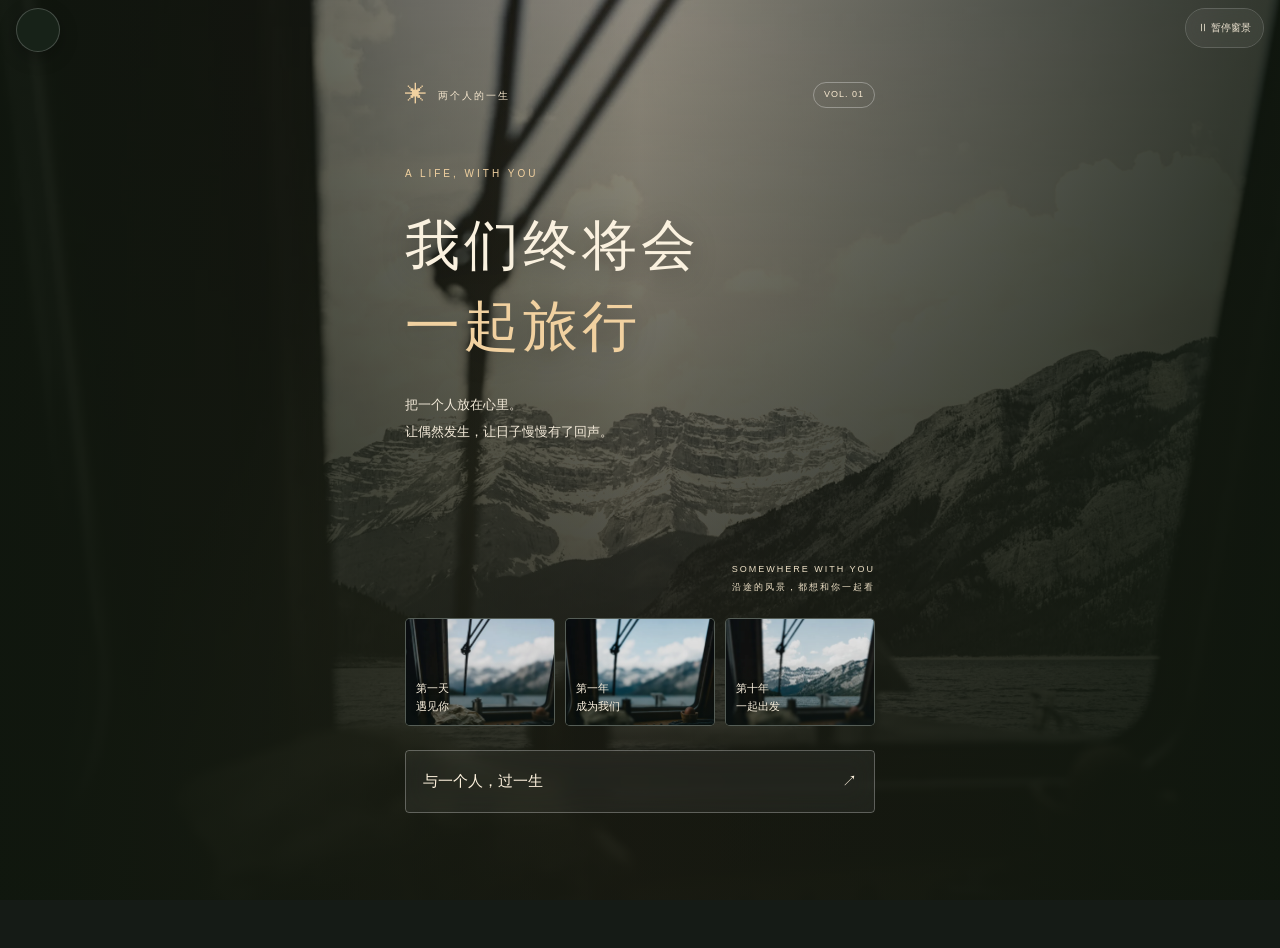
==== commit 419b11a6: "Show the NetEase player as a small circular cover with play overlay. Remove the large panel and ♪ to" ====
--- a/index.html
+++ b/index.html
@@ -76,7 +76,7 @@
 .letter-foot i{font-size:1.8cqw}.letter-foot span{font-size:1.6cqw;letter-spacing:.25cqw;margin-left:auto;float:none}
 </style><link rel="stylesheet" href="frosted-surfaces.css"><link rel="stylesheet" href="opening-title.css">
 <link rel="stylesheet" href="music-player.css">
-</head><body><div class="cinema-bg" aria-hidden="true"><img fetchpriority="high" src="img/ee888b87ab8e.webp" alt=""><div class="cinema-glow"></div></div><button class="motion-control" id="cinema-motion" aria-pressed="false">Ⅱ 暂停窗景</button><div class="music-dock" id="music-dock"><div class="music-panel" id="music-panel" aria-hidden="true"><div class="music-frame-wrap" id="music-frame-wrap"></div></div><button type="button" class="music-btn" id="music-btn" aria-label="背景音乐，许飞《我们终究会牵手旅行》" aria-expanded="false" aria-controls="music-panel"><span aria-hidden="true">♪</span></button></div><main id="app"></main><dialog id="memories"><div class="dialog-head"><span>我们的回忆抽屉</span><button id="close" aria-label="关闭回忆">✕</button></div><div id="memory-list"></div></dialog><script>const EVENTS=[{"id":0,"title":"借一个别人的身份","body":"咖啡喝了一半，你们忽然玩起假装打电话的游戏。对方把手放在耳边：你今天见的那个人，怎么样？问完，先低头笑了。","kind":"date","item":"一张咖啡店收据","choices":["假装向朋友承认心动","反问对方今天的感觉","放下假电话，直接说今天很开心"],"timing":{"min":0,"max":11},"memories":["我借着那个假装打给朋友的电话，承认了心动。","我把问题轻轻递回去，想听听你今天的感觉。","我放下那个假电话，直接告诉你今天很开心。借来的身份终于可以还回去。"]},{"id":1,"title":"在最高处慢下来","body":"摩天轮轻轻晃了一下。你抓住扶手，对方把手摊在你旁边，没碰你。窗外的灯一盏盏亮起来。","kind":"date","item":"摩天轮票根","choices":["把手放过去","指给对方看远处的灯","坦白自己有点怕高"],"timing":{"min":0,"max":11},"memories":["我把手放了过去。高处的那一刻，有了可以握住的东西。","我指给你看远处的灯，把窗外的一点明亮分给你。","我坦白自己有点怕高，让你看见镇定以外的我。"]},{"id":2,"title":"你记得的比我还多","body":"搬书时一本旧笔记掉下来。里面记着你初次见面点错的饮料，连你当时给自己找的借口都写了。","kind":"memory","item":"旧笔记","choices":["念出来逗逗对方","在旁边补上自己的版本","问那时为什么想把这件事记下来"],"timing":{"min":12,"max":120},"memories":["我把那几行字念出来逗你，连当时的借口都没有略过。","我在旁边补上自己的版本，让同一天有了两份记忆。","我问你当时为什么想记下这件小事，想听见笔迹背后的那一天。"]},{"id":3,"title":"不太熟练的一首歌","body":"对方坐在床沿，弹了三次同一段和弦。你问在练什么。对方把手机扣住，说：先不要笑，我想给你听。","kind":"home","item":"一段录音","choices":["安静听到最后","跟着轻轻打拍子","问能不能从头教我一小段"],"timing":{"min":1,"max":120},"memories":["我安静听到了最后，把这首还不熟练的歌记在心里。","我跟着轻轻打拍子，让那段和弦有了伴。","我请你从头教我一小段，让不太熟练的旋律有了两个人的练习。"]},{"id":4,"title":"走到旅馆的那段路","body":"晚饭后你们没叫车。走过一段很长的坡，对方问：如果那年没有遇见，我们现在会在做什么？","kind":"journey","item":"手绘散步路线","choices":["说一个离谱的平行人生","说说相遇后改变的事","停下来看看此刻的街景"],"timing":{"min":12,"max":120},"memories":["我说起一个离谱的平行人生，暂时把平常的自己放在一旁。","我说起遇见你以后改变的小事，才发现已经有不少。","我停下来和你看看此刻的街景，把假设里的远方暂时放回今天。"]},{"id":5,"title":"来自很久以后的便条","body":"争执后，餐桌上多了一张纸：未来的我们托我问一下，今天还能一起吃晚饭吗？落款画了两张皱巴巴的脸。","kind":"repair","item":"未来的便条","choices":["画两碗面回复","写下自己还需要一点时间","先把饭摆好，再当面回应"],"timing":{"min":6,"max":120},"memories":["我画了两碗面作答，给那张便条添上一顿两个人的饭。","我写下自己还需要一点时间，把迟疑也留在纸上。","我先把饭摆好，想当面回应那张便条。未来的我们，先从今天坐下来吃饭开始。"]},{"id":6,"title":"你怎么这么幼稚","body":"街角有个会回声的洞。对方一本正经地说它会回答问题，你刚靠近，就听见另一端传来一句：晚饭想吃什么？","kind":"date","item":"一张模糊的笑脸照","choices":["认真向回声点菜","绕到另一头抓个现行","换我到另一头出一道问题"],"timing":{"min":1,"max":120},"memories":["我认真向回声点了菜，陪你把幼稚进行到底。","我绕到另一头，想把那个偷偷逗我的人抓个现行。","我换到回声的另一头，也给你出了一道问题，认真接过这个幼稚的游戏。"]},{"id":7,"title":"这张照片只给你","body":"你在旅行中睡得东倒西歪。对方把拍到的照片递给你，问：留下还是删掉？照片里还有一只替你扶住帽檐的手。","kind":"journey","item":"一张私藏照片","choices":["留下，存在自己的相册","删掉这张，再一起拍一张","先收起来，等旅行结束再决定"],"timing":{"min":1,"max":120},"memories":["我留下那张照片，收进自己的相册。它不必给别人看。","我删掉了那一张，和你重新拍了一张属于此刻的照片。","我请你先收起照片，等旅行结束再一起看。此刻还不必替回忆下结论。"]},{"id":8,"title":"先别揉眼睛","body":"站台一阵风，你的眼睛进了灰。旁边的人递来一包未拆的纸巾，问要不要帮你看看。列车还要七分钟才来。","kind":"encounter","item":"一包纸巾","choices":["接过纸巾并道谢","请对方帮忙挡一下风","自己处理，请对方提醒我列车到站"],"timing":{"min":0,"max":0.1,"start":"new"},"memories":["我接过纸巾，认真道了谢。","我请你替我挡一挡风，把这点小麻烦交给了你。","我自己处理眼里的灰，也请你提醒列车到站。那七分钟有了一点小小的照应。"]},{"id":9,"title":"肩膀上很轻的一下","body":"分别时你们正想说什么，广播突然响了。对方轻轻碰了碰你的肩，手停了一秒。你回过头，对方还站着。","kind":"distance","item":"一张车票","choices":["走回去把话说完","挥手后发一条消息","停在原地，等对方把话说完"],"timing":{"min":0,"max":11},"memories":["我又走回去，把没有说完的话说完。","挥过手以后，我还是发去了一条消息。","我停在原地等你把话说完，没有让广播替我们结束告别。"]},{"id":10,"title":"只有两个读者的故事","body":"你在备忘录写下一个故事开头。晚些时候，对方接了一段，还把你最讨厌的蔬菜写成了反派。","kind":"dream","item":"共同写的故事","choices":["继续写下一段","给反派画一个头像","给故事里的两个人写一段对话"],"timing":{"min":1,"max":120},"memories":["我接着写下一段，让这个只有两个读者的故事继续。","我给反派画了头像，也在故事里留下自己的笔迹。","我给故事里的人写了一段对话，把想象也变成能来回回应的东西。"]},{"id":11,"title":"给未来埋一封信","body":"整理杂物时空出一个饼干盒。对方问，要不要各写一件现在还不敢说的心愿，过几年再打开？","kind":"home","item":"饼干盒时间胶囊","choices":["写下共同生活的愿望","写下一个自己的小梦想","写下此刻最想感谢对方的事"],"timing":{"min":6,"max":120},"memories":["我写下共同生活的愿望，把它交给还没到来的日子。","我写下自己的一个小梦想，留给未来的我们读。","我写下此刻最想感谢你的事，把今天的心意留给几年后的我们。"]},{"id":12,"title":"原来你会唱这首","body":"陌生城市的卡拉OK里，你以为对方会选一首很安静的歌。前奏响起，对方忽然站上小台阶，认真唱得跑了调。","kind":"journey","item":"点歌单","choices":["跟着一起跑调","笑着录下这段声音","点一首两个人都不熟的歌"],"timing":{"min":1,"max":120},"memories":["我也跟着唱，连跑调都没有避开。","我笑着录下那段声音，给以后留一点可以重听的快乐。","我点了一首两个人都不熟的歌，想和你一起从第一句慢慢找。"]},{"id":13,"title":"还有一句没说完","body":"出租车刚停稳，你发现对方隔着人群朝你走回来。对方站定，先喘了一口气：刚才走得太急了。","kind":"distance","item":"一次补上的告别","choices":["给对方一个拥抱","问刚才想说什么","说出自己刚才没来得及说的话"],"timing":{"min":0,"max":11},"memories":["我给了你一个拥抱，让那句没说完的话暂时停在这里。","我问起你刚才想说什么，不想漏掉那半句话。","我说出刚才没来得及说的话，让这次折返有了我的那一半。"]},{"id":14,"title":"第一次合上拍子","body":"路边琴行允许试琴。你按了几个音，对方跟着敲起桌沿。一开始总错开，第三次却突然合上了。你们同时看向彼此。","kind":"date","item":"一小段旋律","choices":["再一起试一次","把刚才的节奏录下来","交换角色，让对方弹我来打拍子"],"timing":{"min":0,"max":11},"memories":["我和你又试了一次，慢慢找同一个拍子。","我录下刚才的节奏，留住这一次合拍。","我和你交换了位置，试着从你的那一边找到同一个拍子。"]},{"id":15,"title":"空出来的那一角","body":"你随口说过想重新画画。一天回家，窗边多了腾空的小桌，旁边放着你很久没用的笔。对方问：这个光线可以吗？","kind":"dream","item":"窗边小桌","choices":["坐下画今天的窗景","请对方也搬把椅子来","先把想画的东西摆到桌上"],"timing":{"min":6,"max":120,"needs":"home"},"memories":["我坐下来画今天的窗景，让空着的那一角有了用途。","我请你也搬把椅子过来，窗边便不只是我的位置。","我先把想画的东西摆到桌上，让那个为我腾出的角落开始有自己的日常。"]},{"id":16,"title":"你的夜晚我的早晨","body":"你端着早餐，对方那边已经关了大灯。视频里只有一盏床头灯亮着。你说今天没什么特别的，对方说那就听你吃完。","kind":"distance","item":"一张视频截图","choices":["讲一件今天的小事","陪对方安静待一会儿","给对方看看窗外的早晨"],"timing":{"min":1,"max":120,"needs":"distance"},"memories":["我讲了一件今天的小事，把自己这边的日子递给你。","我陪你安静待了一会儿，没有急着填满沉默。","我把窗外的早晨给你看，让你那边的夜里也有一点我这里的光。"]},{"id":17,"title":"回家以后可以哭","body":"你见了一位很久不见的旧友，回家时心里很乱。对方没有追问，只把沙发上的毯子掀开，给你留出一半。","kind":"repair","item":"沙发上的毯子","choices":["靠过去慢慢讲","说想先安静一会儿","请对方陪我下楼走一小段"],"timing":{"min":6,"max":120,"needs":"home"},"memories":["我靠过去，慢慢讲起心里的事。","我说想先安静一会儿，把说不出口的部分留到以后。","我请你陪我下楼走一小段，想在说话之前先把呼吸慢下来。"]},{"id":18,"title":"临时搭档","body":"小店把你们误认成报名参加游戏的搭档。你刚要解释，对方已经举起号码牌，又转头等你的意思。","kind":"encounter","item":"临时号码牌","choices":["一起试试这个小游戏","笑着说明情况再聊几句","先问清游戏规则再决定"],"timing":{"min":0,"max":0.1,"start":"new"},"memories":["我和你试了试那个小游戏，先做了一回临时搭档。","我笑着说明情况，又和你多聊了几句。","我先问清游戏的规则，再决定怎样和你搭档，没有急着答应，也没有急着走开。"]},{"id":19,"title":"打给以前的自己","body":"你们经过一座废弃电话亭。对方拿起听筒，假装给年轻的自己打电话：不用着急，你后来会遇到一个很有意思的人。","kind":"memory","item":"电话亭合影","choices":["接过听筒继续说","问对方以前最担心什么","给未来的自己也留一句话"],"timing":{"min":36,"max":120},"memories":["我接过听筒，把想说给从前自己的话接了下去。","我问起你从前最担心什么，想认识那时的你。","我也给未来的自己留了一句话，让这座电话亭同时接通从前和以后。"]},{"id":20,"title":"新年的零点差一点","body":"朋友们倒数时，你们碰巧站在一起。零点的欢呼盖过了对方一句话。你只看见对方说完后有点不好意思。","kind":"date","item":"一张新年合照","choices":["请对方再说一遍","先祝对方新年快乐","问刚才那句话能不能留给我单独听"],"timing":{"min":0,"max":11},"memories":["我请你再说一遍，不想让那句话被零点的热闹盖过去。","我先祝你新年快乐，把第一句祝福交给你。","我问你那句话能不能单独再讲给我听，不想让它只属于倒数的人群。"]},{"id":21,"title":"喜欢是说得出细节","body":"对方说喜欢你把热杯子捧在两只手里，也喜欢你看见小狗就走慢。你有点意外，这些事你自己都没注意过。","kind":"date","item":"一封具体的告白","choices":["告诉对方你注意到的习惯","问还有什么被悄悄记住了","也说一个自己不太容易被注意的习惯"],"timing":{"min":0,"max":11},"memories":["我说起自己留意到的习惯，喜欢终于有了具体的样子。","我问你还有什么悄悄记住的事，想听完那些小细节。","我说起另一个不太容易被看见的习惯，主动把认识我的路再打开一点。"]},{"id":22,"title":"深夜长一点的消息","body":"聊天框里第一次出现很长一段话。对方说起家里一位重要的人，末尾又补了一句：太晚了，你明天回也可以。","kind":"encounter","item":"一段夜间消息","choices":["现在认真回复","先说收到，明早好好聊","问现在是否方便打个短电话"],"timing":{"min":0,"max":0.1,"start":"new"},"memories":["我在那个深夜认真回了消息，没有把回应留到明天。","我先告诉你收到了，约好明早再好好聊。","我问你现在是否方便打个短电话，想听听那些文字说出来时的声音。"]},{"id":23,"title":"先听见熟悉的名字","body":"约见的公园里，你还在找人，先听见有人叫聊天里那只小狗的昵称。你顺着声音看过去，对方也正在找你。","kind":"encounter","item":"初见公园的小叶子","choices":["主动挥挥手","先向小狗打个招呼","先发消息告诉对方自己的位置"],"timing":{"min":0,"max":0.1,"start":"new"},"memories":["我主动挥了挥手，让你看见我。","我先和小狗打了招呼，再走进这次相遇。","我先把位置发给你，让两个人的寻找少绕一点路。"]},{"id":24,"title":"记住一个声音","body":"社区分享会上，有人讲起第一次独自搬家的经历。没有漂亮结尾，只有凌晨装反的柜门。你听着笑了，对方正好看见。","kind":"encounter","item":"分享会小票","choices":["散场后聊聊自己的搬家","请教柜门后来怎么装好的","分享自己第一次独立做成的小事"],"timing":{"min":0,"max":0.1,"start":"new"},"memories":["散场以后，我聊起自己的搬家，接住了刚才的话题。","我问起那扇柜门后来怎样装好，想把这个小故事听完。","我说起第一次独立做成的小事，让那段搬家的故事接到自己的生活里。"]},{"id":25,"title":"为一个背包折回来","body":"观景台快关门了。你返回取遗落的包，发现刚才聊过天的人替你守着。对方说：还好，你回来了。","kind":"encounter","item":"观景台门票","choices":["邀请一起下楼","认真道谢并交换联系方式","问对方有没有落下东西，一起再检查一次"],"timing":{"min":0,"max":0.1,"start":"new"},"memories":["我邀请你一起下楼，把相处的时间再延长一点。","我认真道谢，和你交换了联系方式。","我也问你有没有落下东西，陪你再检查一次，不想只有自己被照顾。"]},{"id":26,"title":"聚会之后的小花园","body":"和对方的朋友吃过饭，你们绕进一处安静花园。对方问刚才有没有不自在，还学了一遍朋友夸张的笑声。","kind":"date","item":"花园门口的照片","choices":["说说刚才最喜欢的瞬间","坦白一个有点拘谨的地方","请对方说说自己刚才的感受"],"timing":{"min":0,"max":11},"memories":["我说起刚才最喜欢的瞬间，让聚会的余温多停了一会儿。","我坦白了自己有些拘谨的地方，没有装作游刃有余。","我请你也说说刚才的感受，让聚会后的交谈不只是关于我。"]},{"id":27,"title":"随手画的东西长大了","body":"纪念日蛋糕上有一只歪歪扭扭的小鸟。旁边放着对方练习时的草稿，最初画错的那条腿也被留在了蛋糕上。","kind":"memory","item":"小鸟蛋糕装饰","choices":["找出当年的原画","给这只鸟补上下一段故事","给今年的小鸟添一个新细节"],"timing":{"min":12,"max":120},"memories":["我找出当年的原画，重新看那个最初的念头。","我替那只鸟补上下一段故事，让它继续往前飞。","我替今年的小鸟添了一个新细节，让纪念日也留着现在的笔迹。"]},{"id":28,"title":"一座装在玻璃里的小城","body":"对方送来一个小小的雪景球。你摇了一下，里面的雪慢慢落下。对方说它很像你提过的那个冬天。","kind":"date","item":"雪景球","choices":["讲讲那个冬天","约定真的去看一次雪","把雪景球放到一起能看见的地方"],"timing":{"min":1,"max":120},"memories":["我讲起那个冬天，把玻璃里的小城接回自己的记忆。","我和你约定，真的去看一次雪。","我把雪景球放到我们都能看见的地方，让那个冬天在日常里停一停。"]},{"id":29,"title":"每天经过的窗口","body":"在你每天工作的窗口，对方递进来的不是取件单，而是一张手写邀请：下班以后，愿意和我商量一个家吗？","kind":"home","item":"窗口里的邀请","choices":["下班一起认真谈谈","约个不匆忙的周末再谈","先写下对家的期待，再约时间交换"],"timing":{"min":6,"max":120},"memories":["我约你下班后认真谈谈，让话有一段完整的时间。","我约了一个不匆忙的周末，把重要的话留给从容的时候。","我先写下自己对家的期待，约你找个完整的时间交换，不让重要的愿望匆忙经过窗口。"]},{"id":30,"title":"到了你熟悉的地方","body":"你们路过对方长大的街区。平时话不多的人，忽然能讲出每一家小店的旧名字，还知道哪一段路会开花。","kind":"journey","item":"故乡街道地图","choices":["请对方带路走慢一点","选一家老店坐下来听","问哪里是对方最想再去一次的地方"],"timing":{"min":1,"max":120},"memories":["我请你带路，也请你走慢一点，让我看看你熟悉的地方。","我选了家老店坐下来，准备慢慢听你讲。","我问你最想再去哪个地方，想让这次同行也回应你的惦记。"]},{"id":31,"title":"出发前说清楚","body":"行李都收好了，你们却还没决定接下来住在哪座城。对方坐到箱子旁边，说：这次别各自猜了。","kind":"repair","item":"共同生活计划","choices":["把自己的顾虑说出来","先听对方想怎么生活","先定一个试住期限，不急着永久决定"],"timing":{"min":6,"max":120},"memories":["我说出自己的顾虑，把行李以外的事情也摊开来。","我先听你想怎样生活，没有急着替两个人作答。","我提议先定一段试住时间，让两个人有机会亲自看看再决定。"]},{"id":32,"title":"一双手套两个口袋","body":"小摊只剩最后一副你们都喜欢的手套。对方开玩笑说一人一只算了。最后真的各揣一只，边走边笑。","kind":"encounter","item":"半副手套","choices":["约下次交换着戴","请对方喝杯热饮暖手","各买别的款式，把喜欢的这一副留在记忆里"],"timing":{"min":0,"max":0.1,"start":"new"},"memories":["我约好下次交换着戴，让一双手套有了轮流的用法。","我请你喝杯热饮，想让空着的那只手也暖起来。","我提议各自选别的款式，那副都喜欢的手套可以先留在今天的笑里。"]},{"id":33,"title":"另一只回来了","body":"你把旧手套放在桌上晾干，旁边不知何时多了另一只。对方从厨房探头：凑齐了，冬天可以出门了。","kind":"memory","item":"重新凑齐的手套","choices":["提议去散步","把两只并排拍下来","把这一对手套收在同一个地方"],"timing":{"min":12,"max":120,"prior":32,"gap":6},"memories":["我提议去散步，让这一天再多一段并肩的路。","我把两只并排拍下来，留下重新凑成一对的样子。","我把两只手套收在一起，让下次出门不必再找另一只。"]},{"id":34,"title":"先看见你怎么待别人","body":"餐厅里一个小孩打翻了水。邻桌的人先扶住杯子，又把自己的纸巾递过去。后来你们在门口一起等雨停。","kind":"encounter","item":"餐厅便签","choices":["聊聊这场突然的雨","问对方常来这家店吗","把自己多带的纸巾也递过去"],"timing":{"min":0,"max":0.1,"start":"new"},"memories":["我聊起这场突然的雨，给初次的交谈找了一个开头。","我问你是不是常来这家店，想从这里认识你。","我把多带的纸巾也递过去，让这场突然的雨里多一点能做的小事。"]},{"id":35,"title":"去你想去的地方","body":"对方一直想去海边写生，终于安排了一个短假。你收到一张画到一半的海，又收到一句：旁边还有个空位置。","kind":"journey","item":"半张海景画","choices":["去陪对方几天","送去一段声音陪着画","问能不能为那幅画留一个共同的题目"],"timing":{"min":6,"max":120},"memories":["我去陪你住了几天，让远方暂时近一点。","我送去一段声音，陪着你画画。","我问能不能一起给那幅画起个名字，先用一个题目坐到你身旁。"]},{"id":36,"title":"陌生城市的一条岔路","body":"地图建议走大路，巷子里却飘出面包香。对方停在路口看你：要不要暂时不按计划？","kind":"journey","item":"面包纸袋","choices":["一起拐进小巷","先买面包再按原路走","记下小巷的位置，约另一天专程来"],"timing":{"min":1,"max":120},"memories":["我和你拐进小巷，让陌生的城市多出一条我们的路。","我先买了面包，再和你沿原路走。","我记下小巷的位置，约你另一天专程来，不让面包香只成为路上的一次错过。"]},{"id":37,"title":"理想清单之外","body":"你整理旧手机，翻出以前写的理想伴侣清单。眼前的人和上面不太一样，却正记得替你把水放凉。","kind":"memory","item":"旧手机里的清单","choices":["把这件事讲给对方听","重新写下现在重视的事","把旧清单收好，暂时不改写它"],"timing":{"min":6,"max":120},"memories":["我把这件事讲给你听，让你知道我如今在意什么。","我重新写下现在重视的事，把旧清单留在了过去。","我收好那份旧清单，让从前的想象和眼前的你各有自己的位置。"]},{"id":38,"title":"给你留了一个枕头","body":"客厅被搭成一个小帐篷，顶上贴着纸星星。对方从里面探出头，把多出来的枕头往旁边拍了拍。","kind":"home","item":"纸星星","choices":["钻进去一起躺着","去拿两杯热饮回来","给帐篷添一盏小灯"],"timing":{"min":6,"max":120,"needs":"home"},"memories":["我钻进去和你一起躺着，收下那个为我留出的枕头。","我去拿了两杯热饮回来，给这片小天地添一点暖。","我给小帐篷添了一盏灯，让客厅里这个临时的家亮起来。"]},{"id":39,"title":"在货架之间猜音乐","body":"旧唱片店里，对方拿起一张封套哼起前奏。你没猜中，对方换了一种更夸张的唱法，自己先笑得接不上气。","kind":"date","item":"唱片店收据","choices":["接着猜下一首","选一首让对方猜","请对方讲讲为什么喜欢这张唱片"],"timing":{"min":0,"max":120},"memories":["我接着猜下一首，舍不得让这个小游戏结束。","我选了一首让你猜，把出题的机会接过来。","我请你讲讲为什么喜欢这张唱片，想在前奏之外听到你的故事。"]},{"id":40,"title":"绕一点路才还给你","body":"你们约好用三张小纸条安排一次寻宝。最后的目的地是你常去的面馆，对方正替你占着靠窗的位置。","kind":"date","item":"三张寻宝纸条","choices":["照着线索慢慢找","一路发语音汇报进度","在找到的纸条背面留一句回应"],"timing":{"min":1,"max":120},"memories":["我照着线索慢慢找，让绕远的路也有了意思。","我一路发语音，把寻找的进度都讲给你听。","我在找到的纸条背面留下回应，让寻找的路也带着我的字迹。"]},{"id":41,"title":"这次不躲在文字后面","body":"你写了一条邀请，删掉又重写。对方刚好经过，你把手机收起来。机会只是一句很普通的：周末有空吗？","kind":"encounter","item":"第一次邀请","choices":["当面把邀请说出来","整理好以后发出去","坦白自己刚才一直在犹豫怎么开口"],"timing":{"min":0,"max":0.1,"start":"new"},"memories":["我当面说出了邀请，没有再躲到文字后面。","我整理好想说的话，终于把消息发了出去。","我坦白自己刚才一直在想怎样开口，把那点笨拙也交给了你。"]},{"id":42,"title":"不太熟悉的舞步","body":"小广场有人跳舞。对方问要不要试一下，你说不会。对方把脚往旁边挪：正好，我也只会这一步。","kind":"date","item":"广场上的短视频","choices":["跟着试一步","先坐旁边一起看","请对方先示范，我帮忙数拍子"],"timing":{"min":0,"max":120},"memories":["我跟着试了一步，把生疏也带进了音乐里。","我和你先坐在旁边看。不必立刻学会，先并肩待着也很好。","我请你先示范，自己在旁边数拍子，用另一种方式走进这支舞。"]},{"id":43,"title":"第二次说起同一件事","body":"上次谈未来时，你们不欢而散。今天对方带来一张重新画过的计划表，里面多了你说过的重要事情。","kind":"repair","item":"改过的计划表","choices":["一起继续修改","先肯定被认真听见的部分","先选一件能落实的小事试着改变"],"timing":{"min":6,"max":120},"memories":["我和你继续修改，让第二次谈起这件事有了新的进展。","我先说起那些被认真听见的部分，让你知道我有留意。","我先和你选一件能做到的小事，想让重新画过的计划从行动里开始。"]},{"id":44,"title":"原来你没有离开","body":"你误以为对方已经接受异地工作，几天都不敢问。晚饭时对方拿出两份方案：还没定，我想听听你的。","kind":"repair","item":"两份工作方案","choices":["坦白这几天的误会","逐项讨论两个方案","先确认什么时候必须作决定"],"timing":{"min":6,"max":120},"memories":["我坦白这几天的误会，不再让猜测替自己说话。","我和你逐项讨论两个方案，把分歧一件件摊开。","我先问清决定的期限，想给讨论留足时间，也不让误会继续拖着。"]},{"id":45,"title":"替你接来想见的人","body":"你身体不舒服，又有点想家。对方问清你的意思，去接了一位你想见的亲人，回来时还带着熟悉味道的粥。","kind":"home","item":"一只保温饭盒","choices":["一起吃一点热粥","让对方也坐下休息","问对方今天有没有好好吃饭"],"timing":{"min":6,"max":120},"memories":["我和你一起吃了点热粥，先照顾眼前这顿饭。","我让你也坐下来歇歇，不想只被你照顾。","我问你今天有没有好好吃饭，在被照顾的时候也想看见你的需要。"]},{"id":46,"title":"半夜一起收拾水渍","body":"洗衣机排水管松了。你们半夜赤脚站在毛巾上，一个拧管子，一个递盆。处理完，谁也忍不住笑了。","kind":"home","item":"两双湿拖鞋","choices":["分工把地擦干","先递条干毛巾给对方","先暂停洗衣，商量明天怎么处理"],"timing":{"min":6,"max":120,"needs":"home"},"memories":["我和你分工擦干地上的水，收拾这个意外的夜晚。","我先递给你一条干毛巾，把地上的事放慢了一步。","我先停下洗衣，和你商量明天再处理剩下的事，不想把疲惫硬撑成能干。"]},{"id":47,"title":"回来是我的选择","body":"独自在另一座城生活一阵后，你再次来到熟悉的门口。这一次你有了自己的工作和计划，对方开门时没有催你做决定。","kind":"distance","item":"一把旧钥匙","choices":["说说这段时间的变化","邀请对方出去走走","约定先见几次，再讨论以后怎么相处"],"timing":{"min":6,"max":120,"needs":"distance"},"memories":["我说起这段时间的变化，重新把自己介绍给你。","我邀请你出去走走，给这次重逢留一段路。","我约你先慢慢见几次，不让一次回来就替以后作完所有决定。"]},{"id":48,"title":"写在你手边的话","body":"朋友聚会很热闹。你谈起一件在意的事，对方没插嘴，只把餐巾纸推过来，上面写着：我听见了，回去我们慢慢聊。","kind":"date","item":"一张餐巾纸","choices":["在纸上写下回应","轻轻碰一下对方的手","把纸条收好，约好散场后再聊"],"timing":{"min":0,"max":11},"memories":["我在纸上写下回应，让你的话旁边有了我的笔迹。","我轻轻碰了碰你的手，把回应留在那个小动作里。","我收好那张纸条，约你散场后继续聊，让被听见的那句话有一个下文。"]},{"id":49,"title":"终于看见你工作的地方","body":"第一次去对方的工作室，你认出视频里常出现的那扇窗。对方把第二把椅子拖过来，说这个位置下午有阳光。","kind":"home","item":"工作室窗景","choices":["坐下陪一会儿","请对方介绍正在做的东西","问下次能不能带自己的东西来一起忙"],"timing":{"min":1,"max":120},"memories":["我坐下来陪了一会儿，看你在熟悉的地方忙碌。","我请你介绍正在做的东西，想听懂你的日常。","我问下次能不能带自己的事来做，想和你试试各自忙碌也坐在一起的日子。"]},{"id":50,"title":"把窗边留给你","body":"入住小旅馆时，你多看了两眼窗外。对方注意到了，和你商量把两把椅子挪过去，早餐就在那里吃。","kind":"journey","item":"窗边早餐照片","choices":["一起搬椅子","先去买明早的面包","先拍下窗外，留作这次入住的第一张照片"],"timing":{"min":1,"max":120},"memories":["我和你一起搬椅子，把窗边的位置安顿下来。","我先去买明早的面包，让明天从一顿早餐开始。","我先拍下窗外，让这段旅程从我们都多看了一眼的风景开始。"]},{"id":51,"title":"又是这扇窗","body":"许多年后，你们住回那家小旅馆。窗框换了颜色，远处的山还在。对方站到旧照片里的位置，等你按快门。","kind":"memory","item":"两张相隔多年的照片","choices":["照着旧姿势再拍一次","拍下现在自然的样子","拍下窗框和山，留下这些年的变化"],"timing":{"min":60,"max":120,"prior":50,"gap":48},"memories":["我照着旧姿势又拍了一次，留给两张照片慢慢对照。","我拍下此刻自然的样子，让今天拥有自己的模样。","我把窗框和山一起拍下，想记住变化的部分，也记住还在的部分。"]},{"id":52,"title":"空房子里的想象","body":"看房结束，你们站在还没有家具的客厅。对方用脚尖比画：这里够不够你放一张写字桌？","kind":"home","item":"第一张房间草图","choices":["也替对方留一个角落","先讨论各自最需要的空间","量一下空间，再各画一份布置"],"timing":{"min":6,"max":120},"memories":["我也替你留了一个角落，让空房子装得下两个人。","我先和你讨论各自最需要的空间，把彼此都放进打算里。","我先量了量空房间，约你各画一份布置，让两种生活都能被看见。"]},{"id":53,"title":"回到自己选的生活","body":"你从老家回到共同生活的城市。对方在出口接过一件行李，没有问什么时候彻底定下来，只问今天想先回家还是吃饭。","kind":"distance","item":"到站的小票","choices":["先回家休息","找个安静地方一起吃饭","先讲讲这次回家的感受"],"timing":{"min":6,"max":120,"needs":"home"},"memories":["我先回家休息，把自己安放回熟悉的生活。","我找了个安静的地方和你吃饭，慢慢回到日常。","我先讲起这次回家的感受，让行李之外的东西也有地方放下。"]},{"id":54,"title":"突然下雨的阳台","body":"雨毫无预兆地下大了。你们同时冲向阳台，一人抱回床单，一人抢救花盆，最后站在门口检查彼此湿了多少。","kind":"home","item":"被救回的小花盆","choices":["先帮对方擦干头发","把抢救清单念成笑话","先换下湿衣服，剩下的待会一起收拾"],"timing":{"min":6,"max":120,"needs":"home"},"memories":["我先帮你擦干头发，再顾阳台上的忙乱。","我把抢救清单念成了笑话，让这场雨多了一点好笑的记忆。","我先换下湿衣服，约你待会儿一起收拾，照顾好人再照顾阳台。"]},{"id":55,"title":"谢谢你一直认真听","body":"对方要去外地参加一个重要机会。你送到车站才想起，有句话一直没说：以前那些很不成熟的想法，你都认真听过。","kind":"distance","item":"一封出发前的信","choices":["现在当面说出来","写下来让对方路上看","问对方临行前最需要哪一种支持"],"timing":{"min":6,"max":120,"needs":"distance"},"memories":["我当面说出感谢，不再留着等更合适的时候。","我把感谢写下来，让你能在路上慢慢看。","我问你临行前最需要什么，想让感谢也变成此刻能做的一件事。"]},{"id":56,"title":"教我怎样看懂它","body":"对方喜欢的诗集你总读不进去。今天你翻到一页，问为什么喜欢这一首。对方先问你读到了什么，没有急着讲答案。","kind":"dream","item":"折角的诗页","choices":["说说自己的真实感受","请对方读给你听","把读不懂的那一行指给对方看"],"timing":{"min":0,"max":120},"memories":["我说出自己的真实感受，没有假装都能看懂。","我请你读给我听，想借你的声音靠近它。","我把读不懂的那一行指给你看，不假装明白，也不急着放弃。"]},{"id":57,"title":"信里只有很小的事","body":"这次出差没有特别的见闻。对方发来的消息却写了路边树开花、便利店换了招牌，还有家里植物新长的一片叶子。","kind":"distance","item":"一封日常来信","choices":["回报自己这边的小事","约定今晚一起看月亮","把这封日常消息存成一页记录"],"timing":{"min":6,"max":120,"needs":"distance"},"memories":["我也讲起自己这边的小事，让信里的日常有了来回。","我和你约好今晚看月亮，让两边的夜晚有一点相同。","我把这封没有大事的消息存下来，让远方普通的一天也有一页位置。"]},{"id":58,"title":"只有我们知道的缩写","body":"你们给旧旅行箱贴了一张手写贴纸，上面是一个外人看不懂的缩写。路上每次认行李，你都会先看到它。","kind":"journey","item":"缩写行李贴","choices":["为缩写编个好笑的解释","把真正含义记进日记","给贴纸拍照，记下第一次带它出发的日子"],"timing":{"min":12,"max":120},"memories":["我替那个缩写编了个好笑的解释，留作我们自己的玩笑。","我把真正的含义记进日记，不让时间把它弄丢。","我拍下那张贴纸，记住它第一次陪我们出发的日子。"]},{"id":59,"title":"先坐下来再说","body":"久别后，你们在花园碰面。准备好的话忽然都忘了。对方擦掉椅子上的落叶，拍拍旁边的位置。","kind":"distance","item":"花园长椅照片","choices":["坐下慢慢聊","先一起看看周围的变化","先说自己现在最想说的一句话"],"timing":{"min":6,"max":120,"needs":"distance"},"memories":["我坐下来慢慢聊，给重逢留一点耐心。","我先和你看看周围的变化，再慢慢说到我们。","我先说出此刻最想说的一句话，不再从忘掉的准备里寻找开头。"]},{"id":60,"title":"风从两个人之间经过","body":"海边观景台的风很大。你站在栏杆内，对方伸手替你按住快飞走的帽子，另一只手等着你来牵。","kind":"journey","item":"被风吹乱的合影","choices":["牵住那只手","站近一点一起看海","把帽子收好，和对方听一会儿海风"],"timing":{"min":0,"max":120},"memories":["我牵住了那只手，让风从别的地方经过。","我站近了一点，和你一起看海。","我把帽子收好，和你听了一会儿风，把靠近留在安静里。"]},{"id":61,"title":"去你熟悉的小聚会","body":"你跟对方来到一间有现场音乐的小馆。这里没有正式舞池，几个人挪开凳子就跳起来。对方抬抬眉，等你一起。","kind":"date","item":"小馆的桌号牌","choices":["一起加入他们","在桌边轻轻跟着节奏","请对方介绍这里常听的音乐"],"timing":{"min":0,"max":120},"memories":["我和你一起加入他们，试着走进你熟悉的热闹。","我在桌边轻轻跟着节奏，用自己的方式待在这里。","我请你介绍这里常听的音乐，想先从声音认识你的这处日常。"]},{"id":62,"title":"终于修好那扇窗","body":"早年你说想要一个能晒太阳的角落。后来生活忙乱，计划一直没做。这个周末，对方找出工具，问要不要从修窗开始。","kind":"home","item":"窗台的一小块木头","choices":["一起动手","先画个简单的布置图","先确认工具和时间，再一起开工"],"timing":{"min":36,"max":120,"needs":"home"},"memories":["我和你一起动手，把那扇窗的事做完。","我先画了张简单的布置图，给接下来的日子留个轮廓。","我先和你确认工具与时间，让搁了很久的愿望有一个能开始的下午。"]},{"id":63,"title":"把这一生读给你听","body":"相伴的日子渐长，你们把保存的票根、照片和便条铺满桌子。对方挑出第一张，读到一半，笑得把眼镜摘下来。","kind":"memory","item":"一起整理的回忆册","choices":["接着讲后来的事","录下对方讲故事的声音","替票根和便条按时间排一排"],"timing":{"min":36,"max":120},"memories":["我接着讲后来的事，让我们的故事再往前一点。","我录下你讲故事的声音，想把讲述本身也留下。","我把票根和便条按时间排好，让铺满桌子的日子重新连起来。"]},{"id":64,"title":"同时站在两个地方","body":"旅行地图上有一条城市分界线。你随口说想同时站在两边。对方记住了，第二天特意带你走到那块不起眼的路牌前。","kind":"journey","item":"分界线合影","choices":["一人站一边拍张照","一起跨过去再跨回来","记下路牌上的名字，写一句旅行备注"],"timing":{"min":1,"max":120},"memories":["我和你一人站一边拍照，留住这个特别的位置。","我和你一起跨过去，又跨回来，认真玩了一回这个小把戏。","我记下路牌的名字，给这段不起眼的路留一句属于我们的备注。"]},{"id":65,"title":"为一颗星提前准备","body":"你提过想看流星。对方查好天气，借来两把折叠椅，又装了一壶热水。出门前还问：等不到也可以，就当看夜空。","kind":"journey","item":"夜空观察便签","choices":["一起出门试试","准备一份夜间小点心","也准备一份对方会喜欢的小东西"],"timing":{"min":1,"max":120},"memories":["我和你一起出门试试，让准备有了开始。","我准备了一份夜间小点心，把等待也照顾进去。","我也准备了一份你会喜欢的小东西，让等待星星的夜里有来有回。"]},{"id":66,"title":"今天没有大事也想告诉你","body":"异地后的一个普通晚上，聊天内容快用完了。对方发来一张晚饭照片：卖相一般，但这个我也想让你知道。","kind":"distance","item":"第一周的晚饭照片","choices":["发回自己的晚饭","打电话一起吃完","问对方这顿饭最想分享哪一口"],"timing":{"min":6,"max":120,"needs":"distance"},"memories":["我把自己的晚饭发给你，让普通的一餐有了分享的人。","我打了电话，和你一起吃完这顿饭。","我问你这顿饭最想分给我哪一口，让远处的晚饭有了可以一起想象的味道。"]},{"id":67,"title":"自行车停在咖啡店外","body":"很久不见，你把自行车锁好，抬头发现对方坐在窗边。那人看见你，先把对面的杯垫摆正。","kind":"distance","item":"一张咖啡杯垫","choices":["进去坐下聊聊","隔着玻璃先挥手","先问一句，这些日子过得好吗"],"timing":{"min":6,"max":120,"needs":"distance"},"memories":["我走进去坐下，和你慢慢聊。","我隔着玻璃先挥了挥手，让见面从窗外开始。","我先问你这些日子过得好吗，让重逢从今天的你开始。"]},{"id":68,"title":"总响的柜门不响了","body":"你每次开柜门都要扶一下。某天回家，它忽然稳稳停住。对方手上还留着一点木屑，说刚好找到了合适的螺丝。","kind":"home","item":"一颗备用螺丝","choices":["认真说一声谢谢","接过工具收拾桌面","请对方教我下次怎么处理"],"timing":{"min":6,"max":120,"needs":"home"},"memories":["我认真说了一声谢谢，为那件终于安静下来的小事。","我接过工具收拾桌面，把剩下的活接过来。","我请你教我下次怎样处理，不想让照顾总是只有一个人会做。"]},{"id":69,"title":"你的杯子有了固定位置","body":"朋友来家里做客，问多出来的杯子是谁的。对方很自然地说：这是你的，别放错格子。你才发现它已经有自己的位置。","kind":"home","item":"专属杯子位置","choices":["给杯底画个小记号","也替对方整理一个格子","和对方商量其他常用物品放在哪里"],"timing":{"min":6,"max":120,"needs":"home"},"memories":["我在杯底画了个小记号，认领这个小小的位置。","我也替你整理出一个格子，让你的东西有地方可放。","我和你商量其他东西的位置，让多出来的杯子慢慢接到真实的日常。"]},{"id":70,"title":"选一件别人看不懂的东西","body":"旧物市集上你们都停在一幅不出名的小画前。画里只是两把椅子。对方说有点像你们昨晚坐过的地方。","kind":"date","item":"旧市集的小画","choices":["买回去挂在家里","拍下来以后自己画一幅","先问问小画的来历"],"timing":{"min":1,"max":120},"memories":["我把它买回去挂在家里，留下只有我们懂得的喜欢。","我先拍下来，留着以后自己画一幅。","我先问起那幅小画的来历，想知道两把椅子在遇见我们之前的故事。"]},{"id":71,"title":"一年后还在同一棵树下","body":"你们按约回到那次沿河散步经过的树旁。树长高了些，周围换了一家店。对方拿出一张新写的纸条，先不让你看。","kind":"memory","item":"树下的周年便条","choices":["先猜猜写了什么","交换今年的新纸条","先说出今年最想一起做的一件事"],"timing":{"min":12,"max":120,"prior":150,"gap":12},"memories":["我先猜了猜你写了什么，舍不得立刻揭开答案。","我和你交换了今年的新纸条，让这棵树又多记住一年。","我先说出今年最想和你做的一件事，让树下的见面有新的愿望。"]},{"id":72,"title":"一盆植物替我陪你","body":"你不在家的那段时间，对方照顾了你养得不太好的植物。回来时它冒出新芽，花盆底下压着一张浇水记录。","kind":"home","item":"浇水记录","choices":["一起给新芽拍照","接过下一周的照料","把照料记录接着写下去"],"timing":{"min":6,"max":120},"memories":["我和你给新芽拍了照，记下它长出来的样子。","我接过下一周的照料，把等待长大的日子分担下来。","我接着写那份照料记录，把你不在的日子也慢慢照顾进去。"]},{"id":73,"title":"藏在搬家箱里的信","body":"收拾最后一只箱子时，你发现一封没有寄出的信。对方看见后有点不好意思，说那时候总怕说得太多。","kind":"memory","item":"没寄出的信","choices":["问能不能现在读","请对方亲口讲给你听","先把信收好，等对方愿意再读"],"timing":{"min":6,"max":120},"memories":["我问能不能现在读，想早点听见信里的话。","我请你亲口讲给我听，让纸上的话有你的声音。","我先把信收好，等你愿意再读，让没有寄出的心事仍有自己的时间。"]},{"id":74,"title":"节日里很自然地牵手","body":"小镇庆典的人群忽然挤过来。对方伸手问你要不要一起走。越过热闹的路口后，那只手还没有松开。","kind":"date","item":"庆典纸手环","choices":["继续牵着走","轻轻晃一下回应","问对方想去热闹处还是安静处"],"timing":{"min":0,"max":11},"memories":["我继续牵着你往前走，没有把手松开。","我轻轻晃了一下手，回应这次自然的靠近。","我问你想往热闹里去，还是找个安静处，让牵着手的路由两个人一起选。"]},{"id":75,"title":"给未来的我们","body":"你们各写一封给未来的信。对方写得很慢，最后说：无论以后住在哪里，希望你还留着自己的小爱好。","kind":"home","item":"写给未来的信","choices":["也写下对方的愿望","把信放进共同的盒子","给未来的信留一页空白"],"timing":{"min":6,"max":120},"memories":["我也写下你的愿望，让信里不只有自己的未来。","我把信放进共同的盒子，让它和我们的东西待在一起。","我给未来留了一页空白，愿意让后来的我们有地方写下新的愿望。"]},{"id":76,"title":"偶然读到的一段温柔","body":"书店有一块自愿留言的墙。你读到一段很笨拙却认真的想念，旁边的人问：你也觉得这句写得很好吗？","kind":"encounter","item":"书店留言卡","choices":["分享自己喜欢的那一句","写一张新的留言","问对方最先留意到的是哪一句"],"timing":{"min":0,"max":0.1,"start":"new"},"memories":["我把读到的那句喜欢的话分享给你。那些原本独自读过的字，从此多了一个读者。","我写下一张新的留言，把自己的话也留在这里。","我问你最先看见哪一句，想知道同一面墙怎样被两个人不同地读过。"]},{"id":77,"title":"我想重新开始相信","body":"夜谈时，对方说起过去一次失去。说到最后，声音放轻了：我可能会慢一点，但我想再试试。","kind":"repair","item":"一次坦诚夜谈","choices":["告诉对方不用赶","也说说自己的不安","问怎样的相处速度会让对方安心"],"timing":{"min":0,"max":11},"memories":["我告诉你不用赶，愿意给重新相信留一点时间。","我也说起自己的不安，让你知道迟疑的不只一个人。","我问怎样的速度会让你安心，把慢一点说成可以一起商量的事情。"]},{"id":78,"title":"风雨来临前的小分工","body":"旅馆窗外忽然起风。你们一起收进阳台的椅子、关好窗，再把剩下的饼干摆上桌。哪儿也去不了的晚上变长了。","kind":"journey","item":"雨夜的饼干盒","choices":["泡茶等雨停","打开灯聊聊各自的故事","先留一会儿安静，听窗外的风"],"timing":{"min":1,"max":120},"memories":["我泡了茶等雨停，暂时把外面的风雨留在窗外。","我打开灯，和你聊起各自的故事。","我先和你听了一会儿窗外的风，让变长的夜晚不必一直有话。"]},{"id":79,"title":"远方的生活也有你的位置","body":"对方去另一座城学习，信里除了想你，还写了新朋友和学会的手艺。最后附了一句：回来想做给你看。","kind":"distance","item":"远方寄来的明信片","choices":["追问那门新手艺","分享自己最近的新发现","讲一个自己也想学的新东西"],"timing":{"min":6,"max":120,"needs":"distance"},"memories":["我追问那门新手艺，想知道你在远方学会了什么。","我分享最近的新发现，让你也看看我这一边的生活。","我说起自己也想学的新东西，让远方的变化带着两个人一起生长。"]},{"id":80,"title":"先喜欢一个声音","body":"停电的小店里只有蜡烛。你和旁边的人聊了很久，灯忽然亮了，你们都眯了一下眼，然后笑着重新打招呼。","kind":"encounter","item":"停电夜的收据","choices":["正式介绍一下自己","约下次在有灯的时候见","把刚才没讲完的话接着聊完"],"timing":{"min":0,"max":0.1,"start":"new"},"memories":["我正式介绍了自己，让声音终于有了来处。","我约好下次在有灯的时候见，把模样留给下一次。","灯亮以后，我把没讲完的话接着说完，不急着让相遇换一种样子。"]},{"id":81,"title":"不重来的星期二","body":"没有庆祝，也没有旅行。你们照常买菜、洗碗、等衣服晾干。傍晚对方问今天怎么样，你忽然觉得已经很好。","kind":"home","item":"一个普通星期二","choices":["说今天这样就很好","提议晚饭后散一小会儿步","记下今天最舒服的一个时刻"],"timing":{"min":6,"max":120,"needs":"home"},"memories":["我说今天这样就很好，不必重新来过。","我提议晚饭后散一小会儿步，给平常的日子续上一段。","我记下今天最舒服的一刻，让没有庆祝的日子也有值得留下的部分。"]},{"id":82,"title":"你比我先记住这次相遇","body":"你以为是第一次见面，对方却记得你曾在活动里帮忙扶过一摞书。原来在你还没察觉时，你已经进入过另一个人的一天。","kind":"encounter","item":"活动入场卡","choices":["问问那天的细节","说现在可以重新认识","问对方当时为什么没有打招呼"],"timing":{"min":0,"max":0.1,"start":"new"},"memories":["我问起那天的细节，想听听你比我多记住的部分。","我说可以从现在重新认识，让这次见面有新的开头。","我问你当时为什么没有打招呼，想听完自己没发现的那次相遇。"]},{"id":83,"title":"未来的我们站在这里","body":"看着年轻时的合影，你们尝试把头发弄乱，假装很老的样子。对方说：到时候还站这边，你别认错了。","kind":"memory","item":"假装变老的合影","choices":["约定多年后重拍","替未来的合影写一句说明","选一个此刻自然的姿势，也拍下来"],"timing":{"min":36,"max":120},"memories":["我和你约好多年后重拍，把同一个位置留给未来。","我替未来的合影写下一句说明，先为那一天留个位置。","我也留下一张此刻自然的样子，让未来能同时看见玩笑和今天。"]},{"id":84,"title":"把你没见过的旧照片找来","body":"你提起小时候住过的房子。对方后来在公开旧相册里找到那条街，与你确认过后，把照片打印出来放在桌上。","kind":"home","item":"一张旧街照片","choices":["指给对方看曾经的窗口","讲一个小时候的小故事","把照片上的变化讲给对方听"],"timing":{"min":6,"max":120},"memories":["我指给你看曾经的窗口，让你知道我从哪里望过世界。","我讲了一个小时候的小故事，把从前的自己带到你面前。","我把旧照片里已经改变的地方讲给你听，让你认识那条街，也认识后来的人生。"]},{"id":85,"title":"隔着城市一起走路","body":"对方发来一条私人路线：第二个路口有树，树下停两分钟。你照着走，耳机里听对方讲为什么喜欢那里。","kind":"distance","item":"私人散步路线","choices":["按路线慢慢走完","也录一条自己的路线","把沿路的声音录下来回应"],"timing":{"min":1,"max":120,"needs":"distance"},"memories":["我按那条路线慢慢走完，试着看你看过的街景。","我也录了一条自己的路线，把我熟悉的街道送给你。","我录下沿路的声音回应你，让同一条路带回一点属于我的听见。"]},{"id":86,"title":"重新认识眼前的人","body":"你们尝试像初次约会一样聊天。问到最近喜欢什么时，你发现对方的答案变了。原来熟悉的人也一直在生长。","kind":"date","item":"重新认识的问题卡","choices":["问一个从没问过的问题","分享自己新出现的爱好","请对方问我一个新的问题"],"timing":{"min":36,"max":120},"memories":["我问了一个从没问过的问题，重新认识眼前的你。","我说起自己新有的爱好，让你认识最近的我。","我请你也问我一个新问题，让重新认识是两个人的事。"]},{"id":87,"title":"知道不同仍想一起试","body":"你喜欢提早计划，对方习惯临时决定。一次争执之后，你们把两种想法写在纸上，发现并不是谁比较不在乎。","kind":"repair","item":"折中的周末计划","choices":["各留一天给不同安排","先确定最重要的共同部分","先试一次折中的安排，再一起复盘"],"timing":{"min":6,"max":120},"memories":["我和你各留一天给不同的安排，容下两种喜欢。","我先和你确定最重要的共同部分，再慢慢安放不同。","我和你先试一次折中的安排，约好回来再说感受，不急着争出一种正确。"]},{"id":88,"title":"替你整理那些没完成的作品","body":"对方发现你总说自己的作品不够好，便挑出几张认真问：这几张能不能一起装成册？我觉得它们值得留下。","kind":"dream","item":"第一本作品小册","choices":["一起挑选与整理","请对方说说喜欢的理由","先挑一张自己最舍不得的作品"],"timing":{"min":6,"max":120},"memories":["我和你一起挑选整理，让未完成的东西重新摊开。","我请你说说喜欢的理由，想看看你眼里的那些作品。","我先挑出最舍不得的一张，让整理从自己仍想保留的部分开始。"]},{"id":89,"title":"终于写下感谢","body":"你想给一段旧时光写封告别信。对方留给你一段安静时间，晚些时候只问：现在要不要出去透透气？","kind":"repair","item":"一封告别信","choices":["把想说的写完","和对方出去慢慢走","问对方愿不愿意读其中一小段"],"timing":{"min":6,"max":120},"memories":["我把想说的感谢写完，不再停在开头。","我和你出去慢慢走，让话有一段可以展开的路。","我问你愿不愿意读其中一小段，把告别旧时光的过程也分享一点给你。"]},{"id":90,"title":"允许你和我不一样","body":"你们原本想选同一种生活方式，后来发现兴趣并不重合。对方划掉日程表上的一个共同项目，说：这个你自己去也很好。","kind":"repair","item":"重新分配的周末","choices":["支持彼此保留独处时间","找一个都愿意参加的新活动","约好各自活动后再分享见闻"],"timing":{"min":6,"max":120},"memories":["我支持彼此保留独处的时间，让靠近也有余地。","我找了一个我们都愿意参加的新活动，试着从那里相遇。","我约你各自活动以后再分享见闻，让不同的兴趣也能带回共同的话题。"]},{"id":91,"title":"先别告诉我结局","body":"你们聊到刚开始看的书。对方知道后面的情节，却忍住没说：等你读到那里，我们再一起聊。","kind":"date","item":"一枚书签","choices":["约好读完的日子","告诉对方现在的猜测","各记一个问题，留到读完再交换"],"timing":{"min":0,"max":11},"memories":["我和你约好读完的日子，把结局留到那时再谈。","我告诉你现在的猜测，让还没读完的故事先有了讨论。","我和你各记一个问题，留到读完再交换，让等待也有自己的书签。"]},{"id":92,"title":"重复的日子也会不同","body":"连续几天都走同一条回家路。今晚对方带了一块小饼干，提议在平常经过的台阶上坐五分钟。","kind":"home","item":"路边五分钟","choices":["一起坐下来","分享今天最小的一件好事","换一条回家路，看看不熟悉的街角"],"timing":{"min":1,"max":120},"memories":["我和你一起坐下来，让重复的一天稍微停一停。","我讲了今天最小的一件好事，想让你也知道。","我提议换一条回家路，想和你看看重复日子旁边还有什么。"]},{"id":93,"title":"一起走向未知的一天","body":"一个新机会可能改变你们熟悉的生活。对方说还没有把握，但不想把担心藏起来。桌上摊着两座城市的地图。","kind":"dream","item":"新城市地图","choices":["一起列出需要解决的事","先去短住几天再决定","各写下最担心的事，再一起看"],"timing":{"min":6,"max":120},"memories":["我和你列出需要解决的事，让未知一点点有了轮廓。","我先和你去短住几天，想亲自看看再决定。","我和你各自写下最担心的事，把地图之外的顾虑也摊开。"]},{"id":94,"title":"今天先不解决所有事","body":"你觉得一天什么也没做好。对方放下自己的手机，问：陪你买点吃的，还是就在这里坐着？","kind":"home","item":"一顿简单的晚饭","choices":["一起出去买吃的","留在家里安静坐着","请对方陪我做完一件很小的事"],"timing":{"min":6,"max":120},"memories":["我和你出去买吃的，先把今天照顾好。","我留在家里和你安静坐着，没有催促一个答案。","我请你陪我做完一件很小的事，想先找回一点能够做到的感觉。"]},{"id":95,"title":"慢慢学会的一件事","body":"对方偷偷练了很久一门手艺。今天把第一件作品放到你面前，边角还有些歪，却认真选了你喜欢的颜色。","kind":"dream","item":"第一件手工作品","choices":["把它放在常用的位置","问下次能不能一起做","问练习时最难的是哪一步"],"timing":{"min":6,"max":120},"memories":["我把它放在常用的位置，让那份用心留在日常里。","我问下次能不能一起做，也想学会这一件小事。","我问你练习时最难的是哪一步，想认真看见礼物之前花过的时间。"]},{"id":96,"title":"你也喜欢这些旧东西","body":"旧货店里，你们同时拿起一张城市明信片。对方认出上面的旧车站，你认出旁边的书店，话题就这样接了下去。","kind":"encounter","item":"旧城市明信片","choices":["交换各自知道的小故事","邀请一起看看下一排货架","各挑一件旧物，讲讲为什么被吸引"],"timing":{"min":0,"max":0.1,"start":"new"},"memories":["我和你交换各自知道的小故事，让旧东西有了更多来历。","我邀请你一起看下一排货架，还想继续聊。","我和你各挑一件旧物，讲起被吸引的原因，慢慢认识彼此看东西的眼睛。"]},{"id":97,"title":"雨没有催我们回家","body":"散步时下起细雨。对方没有立刻加快脚步，而是问你冷不冷。街灯落在湿地上，回家的路还剩一点。","kind":"date","item":"雨夜街灯照片","choices":["撑伞再走一小段","找一家亮着灯的小店躲雨","先确认彼此冷不冷，再决定怎么走"],"timing":{"min":1,"max":120},"memories":["我撑着伞，和你又走了一小段。","我找了家亮着灯的小店，和你进去躲雨。","我先问清你冷不冷，也说出自己的感觉，让接下来的路照顾两个人。"]},{"id":98,"title":"一个只有你会摆的记号","body":"出差回来，你看见玄关的杯子旁边多了一张纸，上面画着共同相册封面的小记号。你认出了它，厨房里传来水声。","kind":"home","item":"杯柄的小暗号","choices":["也摆一个回应的记号","走进去打个招呼","把纸上的记号收进相册"],"timing":{"min":12,"max":120,"needs":"home","prior":142,"gap":12,"needsAll":["home","distance"]},"memories":["我也摆了一个记号，让你的暗号有了回应。","我走进去打了招呼，不再只隔着记号说话。","我把纸上的记号收进相册，让这次回来的欢迎也留下位置。"]},{"id":99,"title":"这次换我说那句话","body":"你总用一句小玩笑回应想念。今天对方先把那句话说了，语气模仿得很像。你才发现它已经成了两个人的习惯。","kind":"memory","item":"共同的口头习惯","choices":["接上下一句","认真说出玩笑里的真心","问对方是什么时候记住这个玩笑的"],"timing":{"min":12,"max":120},"memories":["我接上了下一句，让那个熟悉的玩笑继续。","我认真说出玩笑里的真心，不再借笑意遮过去。","我问你什么时候记住这个玩笑，想听听一句话怎样慢慢变成习惯。"]},{"id":100,"title":"只唱给你听的走调歌","body":"饭后洗碗时，对方忽然把勺子当话筒，唱了一句你喜欢的歌。唱错的地方还特意重来，说这次不许笑。","kind":"home","item":"厨房里的清唱","choices":["拿另一把勺子接唱","认真听完再鼓掌","给这场厨房演出起个名字"],"timing":{"min":6,"max":120,"needs":"home"},"memories":["我拿起另一把勺子接唱，把自己也放进这首走调的歌。","我认真听完再鼓掌，收下这场只唱给我的演出。","我给这场厨房演出起了个名字，让洗碗的晚上也有自己的节目单。"]},{"id":101,"title":"你随口说过的愿望","body":"你很久以前说想学乐器。生日时收到的不是昂贵礼物，而是一张体验课预约卡，旁边写着：不喜欢也可以换。","kind":"dream","item":"体验课预约卡","choices":["邀请对方一起去","先试一节再讲感受","先说说现在还想不想继续学"],"timing":{"min":6,"max":120},"memories":["我邀请你一起去，让那个随口说过的愿望有你的份。","我先试了一节，准备把真实的感受讲给你听。","我认真说起现在的想法，让你记住的愿望也有机会更新。"]},{"id":102,"title":"相处也可以提前商量","body":"约会几次后，对方问你喜欢每天聊天还是各忙各的再见面。问题很普通，你却第一次觉得可以不用靠猜。","kind":"date","item":"两人的相处约定","choices":["说出舒服的联系频率","先听听对方的习惯","约一个短期试行的节奏，过阵子再调整"],"timing":{"min":0,"max":11},"memories":["我说出让自己舒服的联系频率，把相处的节奏也拿来商量。","我先听听你的习惯，想知道你怎样度过一天。","我和你约好先试一种联系节奏，过一阵再调整，让亲近不必一次就定好规则。"]},{"id":103,"title":"那些小纸条没有被扔掉","body":"你以为随手写的提醒早就进了垃圾桶。整理抽屉时才发现，对方把它们折成同样大小，装在一个旧信封里。","kind":"memory","item":"装便条的旧信封","choices":["一起读几张过去的纸条","再写一张放进去","给纸条写下大致的日期"],"timing":{"min":6,"max":120},"memories":["我和你读了几张过去的纸条，重新遇见当时的我们。","我又写了一张放进去，让盒子里的日子接着往后长。","我替那些纸条补上大致的日期，让随手的提醒慢慢连成日常。"]},{"id":104,"title":"不知道名字也能聊很久","body":"你们在兴趣小组里用匿名账号聊天。对方分享一件不太敢告诉别人的事，又认真回复了你昨晚没讲完的话。","kind":"encounter","item":"第一次长聊天","choices":["也分享一点真实的自己","约一个双方舒服的见面方式","先说清哪些事暂时还不想谈"],"timing":{"min":0,"max":0.1,"start":"new"},"memories":["我也分享了一点真实的自己，没有只停在闲聊。","我约了一个双方都舒服的见面方式，让靠近不必勉强。","我说清暂时还不想谈的部分，让真实也包括能够安心保留的边界。"]},{"id":105,"title":"旁边的座位终于有人","body":"约定见面时，你以为对方不会来了。快到关门时间，旁边有人轻轻问：这里有人坐吗？声音和语音里的一样。","kind":"encounter","item":"迟到几分钟的车票","choices":["笑着让出旁边的位置","先问路上是不是遇到麻烦","先给对方一点喘口气的时间"],"timing":{"min":0,"max":0.1,"start":"new"},"memories":["我笑着让出旁边的位置，把这一小块空间留给你。","我先问路上是不是遇到了麻烦，想知道你来时的事。","我先让你坐下缓一缓，不急着把迟到的时间变成追问。"]},{"id":106,"title":"带一点自己种的东西给你","body":"对方拎来几颗自己种的番茄，有大有小。袋子上写了哪颗最甜，还提醒你别把里面那颗青的现在吃掉。","kind":"date","item":"手写番茄标签","choices":["一起尝一颗熟的","邀请对方教你种一盆","问问这几颗番茄种了多久"],"timing":{"min":1,"max":120},"memories":["我和你一起尝了一颗熟的，尝尝这段等待的滋味。","我请你教我种一盆，也想试着照顾一点会长大的东西。","我问起这些番茄种了多久，想知道袋子里还有怎样的一段等待。"]},{"id":107,"title":"重新种一棵","body":"你舍不得家附近被移走的老树。对方没有说别难过，而是提议在阳台种一株小苗，一起看它慢慢长。","kind":"home","item":"共同种的小树","choices":["一起选一个花盆","给它记下第一天的高度","一起了解小苗需要怎样照顾"],"timing":{"min":6,"max":120,"needs":"home"},"memories":["我和你一起选了一个花盆，给新的开始找个地方。","我记下它第一天的高度，留着以后慢慢比较。","我和你先了解小苗的需要，让重新种下的念头有可以持续的照顾。"]},{"id":108,"title":"教你的时候也会紧张","body":"对方教你一项自己擅长的技能，讲到一半突然卡住，承认平时会做，却不知道怎么教才不让你着急。","kind":"dream","item":"练习时的小笔记","choices":["说我们可以慢一点","换个更简单的步骤试试","说清哪一步没跟上，请再示范一次"],"timing":{"min":0,"max":11},"memories":["我说我们可以慢一点，让学习不必那么紧张。","我换了个更简单的步骤，想和你慢慢试。","我说清自己在哪一步没跟上，请你再示范一次，让紧张可以被具体地接住。"]},{"id":109,"title":"起飞之前那只手","body":"飞机开始滑行，你下意识抓紧扶手。对方没有开玩笑，问要不要牵手，或者一起数窗外的灯。","kind":"journey","item":"第一段航程的票根","choices":["牵住对方的手","一起数远处的灯","说想先自己缓一缓，请对方陪着就好"],"timing":{"min":1,"max":120},"memories":["我牵住你的手，陪你度过起飞前的这一刻。","我和你一起数远处的灯，让等待有件小事可做。","我说想先自己缓一缓，只请你陪着，不让关心变成必须接受的方式。"]},{"id":110,"title":"让你看见真正的家","body":"你有些犹豫要不要让对方到住处来。屋子不大，也没收拾得很好。对方说可以先在楼下买点吃的，听你的安排。","kind":"date","item":"第一次带回家的外卖单","choices":["邀请上楼坐坐","先在附近走一走","先约另一天，留时间整理自己"],"timing":{"min":0,"max":11},"memories":["我邀请你上楼坐坐，让你看看真实的生活。","我先和你在附近走了一走，慢慢靠近熟悉的地方。","我约了另一天，给自己一点准备的时间，让邀请从愿意开始。"]},{"id":111,"title":"道歉不是把事情翻过去","body":"对方为一次失约道歉，说清了原因，也承认当时应该早点告诉你。桌上的饭还热着，你可以慢慢决定怎么回应。","kind":"repair","item":"重新约定的时间","choices":["说出失约时自己的感受","一起定一个以后联系的办法","先听清以后遇到类似情况会怎么做"],"timing":{"min":6,"max":120},"memories":["我说出失约时的感受，没有把难过一笔带过。","我和你定下以后联系的办法，给下一次留一点确定。","我先听你以后遇到相同情况打算怎么做，想让道歉有下一次可以验证的改变。"]},{"id":112,"title":"认出聊天里那个你","body":"活动要求戴小面具。你们用事先约好的一个小动作相认，对方比划错了，自己先忍不住笑起来。","kind":"encounter","item":"活动面具","choices":["做对那个动作回应","直接笑着走过去","先走近，轻声确认是不是对方"],"timing":{"min":0,"max":0.1,"start":"new"},"memories":["我做了那个约好的动作，回应聊天里熟悉的你。","我直接笑着走过去，让屏幕里的交谈有了面对面。","我走近一点，轻声确认是不是你，让小小的暗号回到真实的声音里。"]},{"id":113,"title":"雨中把误会说完","body":"谈话刚开始就下起雨。你们挤在屋檐下，对方没有借机离开，而是接着说：刚才那件事，我还想听你讲完。","kind":"repair","item":"屋檐下的一次谈话","choices":["把真正介意的地方说出来","先一起找个能坐的地方","先把对方刚才的话复述一遍，确认没误解"],"timing":{"min":6,"max":120},"memories":["我说出真正介意的地方，想把误会讲清楚。","我先和你找了个能坐下的地方，让话慢慢说。","我先复述你刚才的话，想确认自己听懂了，再继续说自己的在意。"]},{"id":114,"title":"帮忙练习却先脸红","body":"你请对方帮忙练一次重要的自我介绍。练到如何介绍喜欢的人时，对方忽然停下来，说这一段怎么这么难。","kind":"date","item":"练习稿","choices":["轻轻问为什么难","也试着介绍一次对方","把难说的那段先写下来一起改"],"timing":{"min":0,"max":11},"memories":["我轻轻问为什么难，想听听那个停顿的缘由。","我也试着介绍了你一次，走进同样的紧张里。","我把难说的部分先写下来，和你一起改，让停顿也有可以接下去的方法。"]},{"id":115,"title":"终于为你挑一次礼物","body":"你们常帮彼此给朋友选礼物。今天对方说，这次想专门为你挑，不用你替别人考虑。你忽然不知道怎么回答。","kind":"date","item":"专门挑的小礼物","choices":["说出自己一直想要的小东西","邀请一起慢慢挑","说出自己更想一起度过的一段时间"],"timing":{"min":12,"max":120},"memories":["我说出一直想要的小东西，让你不用独自猜。","我邀请你一起慢慢挑，让挑选本身也成了相处。","我说起更想和你度过的一段时间，让礼物也可以是一件共同去做的事。"]},{"id":116,"title":"我最喜欢的长椅","body":"对方带你到一张不起眼的长椅，告诉你以前心烦就坐在这里。你们并排坐下，等一辆很慢的车从眼前经过。","kind":"date","item":"长椅附近的一片叶子","choices":["问以前常想些什么","分享自己类似的地方","先安静坐一会儿，不急着问"],"timing":{"min":0,"max":11},"memories":["我问你以前常想些什么，想听听这张长椅留住的日子。","你说起那张长椅，我也讲起自己愿意独自待着的地方。在认识彼此以前，我们都曾有这样安静的角落。","我先和你安静坐一会儿，想感受这张长椅曾经怎样陪过你。"]},{"id":117,"title":"你可以再试一次","body":"你说想重新做以前喜欢的事，又担心已经太晚。对方把空白纸推过来，问：要不要先做最小的一步？","kind":"dream","item":"重新开始的第一页","choices":["现在写下第一步","请对方下周提醒你","把担心列出来，先找最容易解决的一项"],"timing":{"min":6,"max":120},"memories":["我现在就写下第一步，让想做的事有一个小小的开始。","我请你下周提醒我，把这份念头留到日历的下一页。","我把担心写下来，先找最容易解决的一项，让重新开始有一个不那么难的入口。"]},{"id":118,"title":"踩错拍也能跳完","body":"你们一起学舞，最简单的转身总会碰脚。练到第五遍，对方索性先笑出来，问要不要休息两分钟。","kind":"date","item":"练舞的短视频","choices":["休息后慢慢再试","把错误动作编成自己的舞步","请对方把动作拆慢一点一起练"],"timing":{"min":1,"max":120},"memories":["我休息以后又慢慢试了一次，没有急着放弃。","我把错掉的动作编进舞步，留下只属于我们的跳法。","我请你把动作拆慢一点，和你从最小的一步重新合拍。"]},{"id":119,"title":"没有拿奖也要吃顿好的","body":"你们参加的小比赛成绩很普通。走出门，对方却举起手来和你击掌：至少最后一段，我们真的一起完成了。","kind":"dream","item":"没有名次的参赛证","choices":["庆祝终于完成","聊聊下次想改进哪里","把一起完成的那一段记下来"],"timing":{"min":1,"max":120},"memories":["我庆祝终于完成这件事，结果之外也有值得记住的部分。","我聊起下次想改进的地方，让这次经历接得上以后。","我把终于一起完成的那段记下来，不让普通的成绩盖住共同做过的事。"]},{"id":120,"title":"轮流进入彼此的世界","body":"今天上午看你喜欢的展，下午去对方常去的小馆。你们各自当一次向导，也各自问一些不太专业的问题。","kind":"date","item":"两张不同的门票","choices":["认真听对方介绍","坦白一个自己没看懂的地方","各挑一个最想带给对方的细节"],"timing":{"min":0,"max":120},"memories":["我认真听你介绍，试着进入你熟悉的世界。","我坦白有个地方没看懂，愿意从这里重新听。","我和你各挑一个最想分享的细节，让今天的两个世界有清楚的交点。"]},{"id":121,"title":"你画的小图案还在","body":"多年后，对方的新工作室开门。门边挂着你们相册封面上的小图案，线条稍微修过，最笨的那个细节却没改。","kind":"memory","item":"旧图案的新招牌","choices":["站在招牌前合影","问为什么保留相册上的图案","给图案拍张近照，放回共同相册"],"timing":{"min":60,"max":120,"prior":142,"gap":48},"memories":["我站在招牌前和你合影，把共同相册里的图案也留在今天。","我问你为什么把相册里的图案留在这里，想听听这些年它对你的意义。","我拍下图案的近照，把它放回共同相册，让曾经的一笔接上今天的新地方。"]},{"id":122,"title":"一首歌里藏着两个人","body":"你们给一段简单旋律编了自己的词。别人听不出意思，只有你知道里面那句奇怪的话来自第一次一起做饭。","kind":"home","item":"共同编的小曲","choices":["添上最近的一件小事","录成一段完整的声音","给这首歌取一个只有我们懂的名字"],"timing":{"min":6,"max":120,"needs":"home","prior":100,"gap":3},"memories":["我添上最近的一件小事，让歌里有现在的我们。","我把它录成一段完整的声音，留住两个人的部分。","我给这首歌取了个只有我们懂的名字，把做过饭的日子也收进旋律。"]},{"id":123,"title":"听见前奏就知道是谁","body":"心情有些僵的晚上，对方在另一间屋里哼起你们熟悉的旋律，唱到两人常接的地方，故意停了下来。","kind":"repair","item":"停在半句的旋律","choices":["轻轻接上后半句","走过去说想认真聊聊","先告诉对方自己还需要一点时间"],"timing":{"min":6,"max":120,"needs":"home","prior":172,"gap":6},"memories":["我轻轻接上后半句，让熟悉的前奏有了回应。","我走过去说想认真聊聊，不再只让旋律替我们说话。","我告诉你自己还需要一点时间，也让你知道这句话并不是拒绝继续聊。"]},{"id":124,"title":"送到门口还在高兴","body":"你们道别后，你回头看了一眼。对方正轻轻踢着路边的小石子，嘴角还没放下，发现你在看又立刻站直了。","kind":"date","item":"门口的晚安消息","choices":["笑着再挥一次手","发消息说刚才看见了","把此刻的高兴记进当天的日记"],"timing":{"min":0,"max":11},"memories":["我笑着又挥了一次手，舍不得把告别省略。","我发消息说刚才看见了，让门口的快乐有了回音。","我把此刻的高兴记进日记，想留住告别之后仍没有收起来的笑。"]},{"id":125,"title":"第一次并排印着名字的位置","body":"共同的小项目终于完成。展示页上没有名字，只有“我们一起做的”。你们站在旁边拍照，手上还沾着最后一点胶水。","kind":"dream","item":"完成作品的照片","choices":["拍一张认真的纪念照","也留下一张没收拾好的现场照","把制作过程的照片也一起收好"],"timing":{"min":6,"max":120},"memories":["我拍了一张认真的纪念照，记下名字第一次并排的地方。","我也留下没收拾好的现场照，把忙乱一起记住。","我把制作过程的照片一起收好，让完成之外也留下那些还没做好的时刻。"]},{"id":126,"title":"给未来的小事取名字","body":"你们给还没养的植物、还没开的店，甚至以后可能住的小屋起名字。一个比一个离谱，谁也没认真否决。","kind":"home","item":"未来小屋的名字清单","choices":["选一个最喜欢的记下来","继续想几个好笑的名字","各选一个名字，写下喜欢它的原因"],"timing":{"min":6,"max":120},"memories":["我选了最喜欢的那个名字记下，先把未来的一小部分留在纸上。","我继续想了几个好笑的名字，陪你把想象说下去。","我和你各选一个名字，写下喜欢的原因，让玩笑里也看得见两个人的期待。"]},{"id":127,"title":"今天回到你身边","body":"和旧识见面后，你回到熟悉的门口。对方刚好买菜回来，把袋子往旁边换了一只手，腾出手来牵你。","kind":"home","item":"今晚的买菜小票","choices":["牵手一起上楼","讲一件今天想起的旧事","接过一部分菜，和对方一起回去"],"timing":{"min":6,"max":120,"needs":"home"},"memories":["我牵着你的手一起上楼，把今天带回家。","我讲起今天想起的一件旧事，让从前也陪我们待一会儿。","我接过一部分菜，和你一起往回走，让回到身边落在手里这一点重量上。"]},{"id":128,"title":"捡到一页写满改动的纸","body":"活动散场，你发现一页对方掉落的草稿，边上写着很多修改。归还时你提起喜欢其中一句，对方很意外你认真看了。","kind":"encounter","item":"一页创作草稿","choices":["说说喜欢它的原因","请对方介绍正在做的作品","先把草稿完整归还，约以后再听介绍"],"timing":{"min":0,"max":0.1,"start":"new"},"memories":["我说起喜欢它的原因，认真看待那页改了又改的纸。","我请你介绍正在做的作品，想听你亲自讲。","我先把草稿好好归还，约你以后再讲，让认真看见也保留不打扰的分寸。"]},{"id":129,"title":"推门听见熟悉的旋律","body":"你把没完成的旋律发过给对方。后来去见面，门还没推开就听见那段旋律，被认真练成了完整的一小段。","kind":"dream","item":"被接完的旋律","choices":["和对方一起补完结尾","先听完整一遍","问对方愿不愿意讲讲怎么练的"],"timing":{"min":6,"max":120},"memories":["我和你一起补完结尾，让熟悉的旋律继续下去。","我先完整听了一遍，没有打断这一段重逢。","我请你讲讲怎么练这段旋律，想认识门后那些没有被我听见的时间。"]},{"id":130,"title":"人群里忽然安静","body":"热闹聚会里，你们隔着人群对上视线。有人经过挡住了几秒，再看见时，对方仍朝你这边望着。","kind":"encounter","item":"聚会的入场贴纸","choices":["走过去打招呼","先举杯示意","给对方发一句只有此刻懂的消息"],"timing":{"min":0,"max":0.1,"start":"new"},"memories":["我走过去打了招呼，不再隔着人群。","我先举杯示意，让你知道我也看见了你。","我给你发了一句只有此刻懂的消息，让人群里的那次对视有了回应。"]},{"id":131,"title":"在橱窗前排练未来","body":"经过一家布置温暖的家居店，你们停在橱窗外。对方问，假如住在这里，早餐谁先起？你们开始认真胡说。","kind":"date","item":"橱窗前的随手照","choices":["接着想象一个早晨","聊聊现实里想要的生活","各说一件现实里不想放弃的习惯"],"timing":{"min":6,"max":120},"memories":["我接着想象一个早晨，把橱窗里的未来讲得更近一点。","我聊起现实里想要的生活，让想象也有可以落脚的地方。","我和你各说一件不想放弃的习惯，让想象中的家容得下真实的我们。"]},{"id":132,"title":"一支很慢的舞","body":"家里没有舞池。对方把椅子挪开，问能不能借三分钟。你们在窄窄的客厅里转身，谁都不敢迈太大步。","kind":"home","item":"客厅三分钟","choices":["把手递过去","先选一首都喜欢的歌","说今天不想跳，改为一起听歌"],"timing":{"min":6,"max":120,"needs":"home"},"memories":["我把手递过去，和你进入这支很慢的舞。","我先选了一首我们都喜欢的歌，让开始从熟悉的旋律里来。","我说今天不想跳，想和你一起听歌。靠近也可以换一种都舒服的方式。"]},{"id":133,"title":"想回家就回去看看","body":"你想抽几天回老家，又担心打乱共同计划。对方说可以重新排，还问要不要帮忙照顾你留下的植物。","kind":"home","item":"重新排的日历","choices":["坦白说出自己的牵挂","一起调整这周的安排","自己先排一版，再请对方一起看"],"timing":{"min":6,"max":120},"memories":["我坦白说出自己的牵挂，没有假装不想家。","我和你调整这周的安排，给想念留出时间。","我先排出一版安排，请你一起看看，让牵挂和共同计划都有地方安放。"]},{"id":134,"title":"终于等到灯亮","body":"你一直想看河边灯会。真正到场时人比想象中多，对方找了不那么挤的一段岸边，陪你等第一盏灯亮。","kind":"journey","item":"灯会的小票","choices":["静静等着看灯","给这个晚上拍一张照片","问对方要不要轮流去买点热饮"],"timing":{"min":1,"max":120},"memories":["我静静等着灯亮，没有催促这个晚上。","我给这个晚上拍了张照片，留住等待的样子。","我问你要不要轮流买点热饮，把等待灯亮的时间也照顾得暖一点。"]},{"id":135,"title":"一个很少告诉别人的称呼","body":"散步时，对方告诉你小时候的一个昵称，讲完又补充：只有很熟的人才这样叫。你认真记住了发音。","kind":"date","item":"一个私密称呼","choices":["问能不能也这样叫","分享自己的小秘密","记住这个称呼，先不急着用"],"timing":{"min":0,"max":11},"memories":["我问能不能也这样叫你，小心靠近那个少有人知道的称呼。","我也讲了自己的小秘密，让这份亲近有来有回。","我把那个称呼认真记住，先不急着叫出口，想让熟悉有自己的速度。"]},{"id":136,"title":"后来才看见的照顾","body":"你翻照片才发现，上次出游每当你睡着，对方都会替你把快滑下去的围巾拉回来。照片是朋友随手拍到的。","kind":"memory","item":"一张没有摆拍的照片","choices":["把照片发给对方道谢","也说起自己记住的一次照顾","把这张照片放进共同的相册"],"timing":{"min":6,"max":120},"memories":["我把照片发给你道谢，补上当时没来得及发现的照顾。","我也说起自己记住的一次照顾，让你知道我没有忘。","我把那张记录照顾的照片收进共同相册，不让后来才发现的温柔再错过一次。"]},{"id":137,"title":"两束光追上彼此","body":"海边夜市卖小手电。你们把光点投在墙上，先是追来追去，后来一起绕着同一圈慢慢转。","kind":"date","item":"两支小手电","choices":["让自己的光等一等对方","一起画一个简单图案","把光点停在墙上，邀请对方来找到它"],"timing":{"min":0,"max":120},"memories":["我让自己的那束光停了一停，等你跟上。那是个很小的动作，我却想把它记下来。","我和你一起画了个简单图案，让两束光有了共同的形状。","我把光点停在墙上，邀请你来找到它，让追逐也可以变成一次安静的等待。"]},{"id":138,"title":"理想之外的那个人","body":"你原以为喜欢的人应该很会说话。真正相处时，对方有点笨拙，却会记得等你把每句话讲完。","kind":"memory","item":"一次不被打断的谈话","choices":["说出被认真听见的感觉","问问对方的心事","说出自己也有的笨拙"],"timing":{"min":0,"max":11},"memories":["我说出被认真听见的感觉，想让你知道这对我很重要。","我问起你的心事，也想好好听你讲。","我也说出自己的笨拙，不再只拿想象中的样子衡量眼前的我们。"]},{"id":139,"title":"仪式之后的第二天","body":"热闹的纪念日结束，第二天你们仍要倒垃圾、买牙膏。对方在超市认真比较两种面包，忽然问你要不要都试试。","kind":"home","item":"两种口味的面包","choices":["各选一种回去分享","买常吃的再加一个新口味","选最简单的一种，把时间留给一起吃"],"timing":{"min":12,"max":120,"needs":"home"},"memories":["我和你各选了一种，带回去一起分享。","我买了常吃的，又添一个新口味，让熟悉里有一点新鲜。","我选了最简单的一种面包，把时间留给和你一起吃的早晨。"]},{"id":140,"title":"归还一副手套","body":"你在小店发现遗落的手套，交给店员。失主回来后特意追出来道谢，手套还没戴好，就先向你伸出一只空手。","kind":"encounter","item":"归还物品的小便签","choices":["停下来聊几句","接受一杯热饮的邀请","说今天赶时间，约以后有机会再聊"],"timing":{"min":0,"max":0.1,"start":"new"},"memories":["我停下来和你聊了几句，没有只把手套收好就走。","我接受了那杯热饮的邀请，给这次相遇多留一点时间。","我说明今天赶时间，也留下以后再聊的可能，让这次感谢不必急着变成什么。"]},{"id":141,"title":"餐厅里找到彼此","body":"你晚到了一会儿，站在门口找位置。对方越过几张桌子看见你，没有催，只把笑容慢慢放开。","kind":"date","item":"靠窗桌的号码","choices":["走过去说说路上的事","先给对方一个拥抱","坐下先问对方等候时做了什么"],"timing":{"min":0,"max":120},"memories":["我走过去讲起路上的事，把寻找你的那段路也分享给你。","我先给了你一个拥抱，让见面从这里开始。","我坐下问你等候时做了什么，想把自己没在的这一小段也听进来。"]},{"id":142,"title":"藏在角落里的小记号","body":"你们给共同的相册做封面。对方把一个很小的符号画在角落，那是只有你们才知道的某一天。","kind":"memory","item":"带暗号的相册","choices":["也添一个新的小记号","写下这个符号的来历","在相册扉页写一句今天的话"],"timing":{"min":6,"max":120},"memories":["我也添了一个新的小记号，让角落继续记住我们。","我写下这个符号的来历，留给以后慢慢读。","我在相册扉页写下今天的一句话，让封面之外也有此刻的我们。"]},{"id":143,"title":"音乐响起的那一秒","body":"商店里突然播到你们旅行时常听的旋律。对方没说话，只看了你一眼。你也刚好在想同一个傍晚。","kind":"memory","item":"一首旧旋律","choices":["问还记得那天吗","停下来听完这一小段","记下歌名，留到回去一起听"],"timing":{"min":12,"max":120,"prior":12,"gap":6},"memories":["我问你还记不记得那天，让一小段音乐牵回旧事。","我停下来听完这一小段，让往事暂时近一点。","我记下歌名，约你回去一起听，把忽然回来的那段旅程多留一会儿。"]},{"id":144,"title":"多出来的三天","body":"出差结束，行程意外空出三天。对方问要不要一起留在这座小城，不赶景点，只找地方走走和吃饭。","kind":"journey","item":"三天的空白行程","choices":["留下慢慢走","安排一个想去很久的小地方","先问彼此想怎样休息，再决定去留"],"timing":{"min":6,"max":120},"memories":["我留了下来，想和你慢慢走完多出来的三天。","我安排了一个惦记很久的小地方，把多出的时间交给它。","我先问你想怎样休息，也说出自己的状态，让多出的三天不用急着填满。"]},{"id":145,"title":"电话里又听见那个称呼","body":"隔了很久才接通电话，你们先客气地问好。说到一半，对方不经意用了以前的昵称，两个人都停了一下。","kind":"distance","item":"一通久别电话","choices":["用熟悉的称呼回应","说刚才听见时有点想念","问对方还喜欢被这样称呼吗"],"timing":{"min":6,"max":120,"needs":"distance"},"memories":["我用熟悉的称呼回应，让电话两端接上从前。","我说刚才听见的时候有点想念，没有把这句话藏起来。","我问你现在还喜不喜欢那个称呼，让从前的熟悉也认真经过今天。"]},{"id":146,"title":"先接住这份难过","body":"谈到接下来如何相处，你突然说不下去。对方也还没想好答案，只问现在能不能抱一下你。","kind":"repair","item":"一次没有标准答案的拥抱","choices":["接受这个拥抱","说想先坐一会儿","说清现在能接受怎样的陪伴"],"timing":{"min":6,"max":120},"memories":["我接受了这个拥抱，先让难过有地方可放。","我说想先坐一会儿，暂时不急着开口。","我说清现在希望怎样被陪伴，让难过不必靠对方猜出唯一的答案。"]},{"id":147,"title":"那件旧衣还在","body":"整理衣柜时，你发现对方一直留着第一次一起旅行穿的旧外套。口袋里居然还有一张皱掉的车票。","kind":"memory","item":"旧外套口袋里的车票","choices":["一起回忆那趟旅行","把票根放进回忆盒","问那件外套现在还想不想继续穿"],"timing":{"min":12,"max":120,"prior":7,"gap":12},"memories":["我和你一起回忆那趟旅行，让旧衣上的日子重新清楚。","我把票根放进回忆盒，让它和从前的我们待在一起。","我问你那件外套还想不想继续穿，让留下的东西也有今天的用处。"]},{"id":148,"title":"你怎样对待小生命","body":"路边一只小动物被困住。对方没有急着抱它，而是蹲下来等它平静，再找来懂照料的人帮忙。你第一次看见这种耐心。","kind":"date","item":"一张小动物的照片","choices":["陪着一起等","帮忙联系可以协助的人","先退开一点，给小动物安静的空间"],"timing":{"min":0,"max":11},"memories":["我陪着一起等，没有先离开。","我帮忙联系能协助的人，接过眼前能做的那一点。","我先退开一点，让小动物有安静的空间，也认真看你怎样耐心等待。"]},{"id":149,"title":"第二把钥匙","body":"对方把一把新钥匙放在你掌心。没有隆重仪式，只说：如果你愿意，这边那个抽屉已经空出来了。","kind":"home","item":"第二把家门钥匙","choices":["一起讨论搬进来的时间","先商量各自需要的空间","先保留钥匙给临时需要，暂不搬家"],"timing":{"min":6,"max":120},"memories":["我和你讨论搬进来的时间，让第二把钥匙有了具体的日子。","我先商量各自需要的空间，想把两个人都安顿好。","我先把钥匙作为临时需要时的准备，说明自己暂不搬家。信任也可以一步一步来。"]},{"id":150,"title":"回家的路再长一点","body":"骑车回去时，对方指了指河边的路：这边会慢十分钟。你们都没有必须赶回去的理由。","kind":"date","item":"多出来的十分钟","choices":["沿河边慢慢骑","停下来推着车走","先确认时间，约好走到哪儿就回头"],"timing":{"min":1,"max":120},"memories":["我沿河边慢慢骑，把回家的路留长一点。","我停下来推着车走，和你慢慢走完这一段。","我和你约好走到哪里就回头，让绕远也有照顾彼此安排的分寸。"]},{"id":151,"title":"录音里还有当时的笑声","body":"你们听起之前留下的一段录音。声音里连谁先笑、谁接错了拍子，都还清清楚楚。","kind":"memory","item":"第一次聊天的录音","choices":["一起听完","录下今天对那时的回应","记下听到的一个新细节"],"timing":{"min":12,"max":120,"gap":6,"priorChoices":[{"id":12,"index":1},{"id":14,"index":1},{"id":63,"index":1}]},"memories":["我和你一起听完，让当时的笑声重新经过今天。","我录下今天的回应，把现在的我们接到那段声音后面。","我记下重听时才发现的细节，原来旧声音里还藏着没有听清的我们。"]},{"id":152,"title":"原来你也会这么大声","body":"你陪对方看一场不熟悉的比赛。对方教你什么时候欢呼。第一次喊出声，你们都笑了，紧张也跟着散掉。","kind":"date","item":"比赛纸旗","choices":["放开声音一起喊","请对方继续解释规则","先观察一会儿，再问最不懂的地方"],"timing":{"min":0,"max":11},"memories":["我放开声音和你一起喊，走进这场热闹。","我请你继续解释规则。原来熟悉一个人，也包括慢慢听懂让你大声欢呼的事情。","我先看了一会儿，再问最不明白的地方，慢慢走近让你热闹起来的世界。"]},{"id":153,"title":"以前教你的终于用上了","body":"车站人很多，你一时找不到对方。忽然听见那段你们曾一起配合过的旋律，回头就看见那人抬起了手。","kind":"journey","item":"车站的小暗号","choices":["用同样的旋律回应","走过去把手牵好","走到显眼处，发位置让对方过来"],"timing":{"min":12,"max":120,"prior":172,"gap":6},"memories":["我用同样的旋律回应，接住我们曾经一起合过的拍子。","我走过去牵好你的手，把回应放在掌心里。","我走到显眼的位置，把位置发给你，让人群里的寻找有一个确定的落点。"]},{"id":154,"title":"原来小时候就碰过面","body":"聊天时你们发现参加过同一场童年活动。各自翻出旧照片，角落里真的有另一个模糊的小身影。","kind":"memory","item":"两张童年旧照片","choices":["一起找更多当年的细节","给现在的你们拍张合照","把两张旧照片放在一起保存"],"timing":{"min":0,"max":120},"memories":["我和你一起找更多当年的细节，看看从前还藏着多少交集。","我给现在的我们拍了张合照，让这次相遇有清楚的凭据。","我把两张旧照片放在一起，让模糊的交集有了能慢慢看的地方。"]},{"id":155,"title":"在亲友面前自然靠近","body":"聚会音乐响起，对方向你伸出手。有人微笑，有人继续聊天。你发现这一刻没有想象中那么郑重，只是很自然。","kind":"home","item":"亲友聚会合影","choices":["和对方慢慢跳一会儿","先并肩坐着听完一首歌","笑着说明想先坐着，请对方随意"],"timing":{"min":1,"max":120},"memories":["我和你慢慢跳了一会儿，在熟悉的人面前自然靠近。","我先和你并肩坐着，听完一首歌。","我说明自己想先坐着，也请你按自己的心情来，不让亲近变成必须同步的动作。"]},{"id":156,"title":"肩膀有点酸吗","body":"走了一天路，你转了转肩膀。对方问要不要帮忙按一会儿，又把热毛巾递过来，说不舒服就随时停。","kind":"home","item":"一条热毛巾","choices":["请对方轻轻按一会儿","先用热毛巾敷一下","说暂时不用，先自己伸展一下"],"timing":{"min":6,"max":120},"memories":["我请你轻轻按一会儿，把肩膀上的酸意交给你。","我先用了热毛巾，慢慢照顾这点疲惫。","我说暂时不用，先自己伸展一下，也认真谢过你的留意。"]},{"id":157,"title":"楼下的一支慢舞","body":"楼下有人放老歌。你们提着买好的菜，停在一旁晃了两步。对方怕压坏番茄，把袋子小心放到长椅上。","kind":"home","item":"晚饭前的一首歌","choices":["把这支舞跳完","坐下听完再回家","先把菜送回去，再下来听一会儿"],"timing":{"min":6,"max":120,"needs":"home"},"memories":["我和你把这支舞跳完，没有急着回家。","我坐下听完才回家，让旋律有一个完整的结尾。","我提议先把菜送回去，再下来听一会儿，让日常和那支老歌都不被匆忙放掉。"]},{"id":158,"title":"天亮前一起出门","body":"去湖边的路还很暗。对方带了热水，你带了没吃完的面包。到岸边时第一道光刚好从水面上来。","kind":"journey","item":"日出时的面包袋","choices":["并肩坐下看天亮","分享热水和面包","各自安静看一会儿，再分享看见的东西"],"timing":{"min":1,"max":120},"memories":["我和你并肩坐下看天亮，等夜色慢慢退去。","我和你分享热水和面包，把清晨过成两个人的早餐。","我和你先安静看天亮，再分享各自注意到的东西，让同一片光有两种看法。"]},{"id":159,"title":"先陪你坐到下一站","body":"你要去外地，对方还没准备好改变生活。送站时，对方临时买了一段短途票，说：先陪你坐到下一站。","kind":"distance","item":"多坐一站的车票","choices":["珍惜这段短短的同行","说好下次换自己过来","约好到站后的第一通电话"],"timing":{"min":6,"max":120,"needs":"distance"},"memories":["我认真珍惜这段短短的同行，没有把它当作顺路而已。","我说好下次换自己过来，让赶路这件事也有来有回。","我和你约好到站后的第一通电话，把这一小段同行接到离开以后。"]},{"id":160,"title":"借书记录里的交集","body":"你们在阅读小组里发现最近借过几本相同的书。对方喜欢的页码与你不同，你忽然想知道为什么。","kind":"encounter","item":"共同读过的书单","choices":["交换各自划线的句子","约读下一本同样的书","一起找一本两个人都没读过的书"],"timing":{"min":0,"max":0.1,"start":"new"},"memories":["我和你交换各自划线的句子，看看同一本书怎样留下不同的痕迹。","我约你读下一本同样的书，把交集延到下一页。","我和你找了一本都没读过的书，让共同的阅读从未知的一页开始。"]},{"id":161,"title":"翻到背面才看见自己","body":"一张旧便签背面画着你低头看书的样子。线条很简单，却连你习惯卷起的袖子都画了。","kind":"memory","item":"背面的速写","choices":["问对方什么时候画的","也给对方画一张","把便签夹进当时读过的那本书"],"timing":{"min":12,"max":120},"memories":["我问你是什么时候画的，想知道自己没看见的那一刻。","我也给你画了一张，让纸上不只有我。","我把便签夹进那本书里，让被画下的自己回到那段阅读的时间。"]},{"id":162,"title":"再讲一次我们的开始","body":"一个普通晚上，对方忽然问：你还记得第一次见面吗？你讲到某个细节，对方立刻纠正，又笑着说自己当时其实很紧张。","kind":"memory","item":"两种版本的初遇","choices":["把两种版本都记下来","追问当时没有说出的想法","写下自己最确定记得的那一幕"],"timing":{"min":12,"max":120},"memories":["我把两种版本都记了下来，允许开始有两个人的记忆。","我追问当时没有说出的想法，想把那一天听得更完整。","我写下最确定记得的那一幕，让不同版本都能有自己的证词。"]},{"id":163,"title":"原来你也主动过","body":"翻看这一路的回忆时，对方说有一次所谓的顺路，其实提前绕了很远。你一直以为那天只是巧合。","kind":"memory","item":"一段绕远的路线","choices":["说出自己也藏过的小心思","谢谢那天的主动靠近","问还有哪一次顺路有别的心思"],"timing":{"min":12,"max":120},"memories":["我也说出藏过的小心思，让那次相遇不再只有一面的故事。","我谢谢你那天主动靠近，让我们没有就此错过。","我问还有哪一次顺路藏着别的心思，想把当时没看见的你慢慢读完。"]},{"id":164,"title":"为了多聊一句","body":"你常去的小书店里，总能遇见同一个人。今天对方认出了你手里上次没买的书，问后来读了吗。","kind":"encounter","item":"一本聊过的书","choices":["接着聊这本书","推荐一本自己喜欢的","问对方最近在读什么"],"timing":{"min":0,"max":0.1,"start":"new"},"memories":["我接着聊这本书，给交谈多留一句的时间。","我推荐了一本自己喜欢的书，想把另一个话题也交给你。","我问你最近在读什么，让再多聊一句从你的这一页开始。"]},{"id":165,"title":"借伞留下下次见面的理由","body":"雨把你困在门口。对方找来一把备用伞，伞骨有一点歪，却撑得很好。你说下次还回来，对方点头说不急。","kind":"encounter","item":"借来的伞","choices":["约一个归还的日子","认真道谢并留个联系方式","先问哪里方便归还，不急着约见面"],"timing":{"min":0,"max":0.1,"start":"new"},"memories":["我约好归还的日子，让这把伞连着下一次见面。","我认真道谢，也留下了联系方式。","我先问清哪里方便归还，让借来的伞有妥当的去处，也让相遇保留余地。"]},{"id":166,"title":"低头发现鞋子一样","body":"聊天还没完全热起来，你们同时发现穿了同款鞋。对方抬起脚给你看鞋边一块旧污渍，你也有一块差不多的。","kind":"encounter","item":"同款鞋的合影","choices":["笑着讲鞋子的来历","问还喜欢哪些相同的东西","给两双鞋拍一张并排的照片"],"timing":{"min":0,"max":0.1,"start":"new"},"memories":["我笑着讲起鞋子的来历，把巧合接成一个小故事。","我问你还有哪些相同的喜欢，想再多认识一点。","我给两双鞋拍了张并排的照片，把话题还没热起来时的巧合留下。"]},{"id":167,"title":"礼物拆开居然一样","body":"两个人各自藏好的礼物在桌上同时拆开，竟然是同一款小东西。对方愣了两秒，提议一人留一种包装。","kind":"home","item":"两份相同的小礼物","choices":["交换包装留下各自心意","拍下这个巧合","约定一起使用这两份礼物"],"timing":{"min":12,"max":120},"memories":["我和你交换包装，把各自准备过的心意都留下。","我拍下这个巧合，记住礼物拆开时的相同。","我约你一起用这两份相同的礼物，让巧合也走进以后的日常。"]},{"id":168,"title":"同一件事不同的心情","body":"你以为今天只是一次普通散步，对方却有点舍不得结束。问过才知道，这是忙碌前难得空出的一个完整下午。","kind":"date","item":"一个完整的下午","choices":["把剩下的时间留给彼此","认真约好下次见面的时间","先确认对方愿意怎样度过剩下的时间"],"timing":{"min":6,"max":120},"memories":["我把剩下的时间留给彼此，先顾眼前的相处。","我认真约好下次见面的时间，给等待一个确定的日子。","我问你想怎样过剩下的时间，不再只按自己以为的普通散步来安排。"]},{"id":169,"title":"给你画一张不完美的像","body":"旅行快结束时，对方拿出小本子要给你画肖像。鼻子画了三遍都不对，最后你们决定把最不像的一版留下。","kind":"journey","item":"一张不太像的肖像","choices":["也给对方画一张","替这幅画认真签日期","给那张不像的肖像取一个名字"],"timing":{"min":1,"max":120},"memories":["我也给你画了一张，不求多像，只想把你留下。","我认真替这幅画签上日期，让不完美也值得纪念。","我给那张不像的肖像取了个名字，把笑出来的过程也当作它的一部分。"]},{"id":170,"title":"写在掌心的不是提醒","body":"你借笔给对方，以为是记一个地址。对方却在自己掌心写了一个小小的邀请，摊开给你看：今晚散步？","kind":"date","item":"掌心邀请的照片","choices":["在自己手上写下回应","直接牵手表示答应","说明今晚的安排，另约一个能安心散步的时间"],"timing":{"min":0,"max":11},"memories":["我在自己手上写下回应，把话留在掌心。","我直接牵了手，用这个动作答应你。","我说清今晚的安排，另约一个从容的时间，不让答应只停在掌心。"]},{"id":171,"title":"这一次两个人都回头","body":"你们在街上认出彼此，却又不太确定。擦肩几步后，你转过头，对方也刚好停下来。","kind":"encounter","item":"街角重逢的日期","choices":["主动走回去","笑着先打个招呼","轻声叫住对方，确认有没有认错"],"timing":{"min":0,"max":0.1,"start":"new"},"memories":["我主动走了回去，不想只停在回头的那一眼。","我笑着先打了招呼，把这一秒接下去。","我轻声叫住你，认真确认这次相认，不想让回头只留在猜测里。"]},{"id":172,"title":"你开始我就接上","body":"对方说自己会一点乐器，你说会一点唱歌。第一次配合不太整齐，唱到后面却自然而然慢成同一个速度。","kind":"date","item":"第一次合奏录音","choices":["再来一遍熟悉的部分","试着编一个新结尾","先录一小段，听听哪里需要调整"],"timing":{"min":0,"max":11},"memories":["我和你又来了一遍熟悉的部分，重温接得上的默契。","我试着编一个新结尾，让熟悉的故事也能往前走。","我先录了一小段，和你听听哪里需要调整，让合拍也有可以慢慢学的方法。"]},{"id":173,"title":"早回来一天","body":"原定明天才到的人，清晨发来消息：楼下有热早餐。你拉开窗帘，对方正小心护着怕凉的纸袋。","kind":"distance","item":"清晨早餐纸袋","choices":["赶快下楼见面","请对方上来一起吃","说明自己还要准备，请对方先找地方坐"],"timing":{"min":6,"max":120,"needs":"distance"},"memories":["我赶快下楼见你，让提早的一天变成此刻。","我请你上来一起吃，让突然的见面落在一顿饭里。","我说清自己还要一点时间，请你先坐下等，不让惊喜变成匆忙。"]},{"id":174,"title":"出门前的备用钥匙","body":"你独自去办一件有点紧张的事。对方把路线和备用钥匙交给你，说回来晚也没关系，灯会留着。","kind":"home","item":"备用钥匙上的小挂件","choices":["接受这份准备","告诉对方办完会发消息","先确认备用钥匙什么时候需要归还"],"timing":{"min":6,"max":120,"needs":"home"},"memories":["我接受了这份准备，把备用钥匙收下。","我告诉你办完会发消息，不让你一直惦记。","我先确认钥匙什么时候归还，想把接受的照顾也处理得妥当。"]},{"id":175,"title":"带着家一起出发","body":"你们终于有了一段长假。收行李时，对方把常用的小杯子也放进去，说这样到了哪里，早晨都还是熟悉的。","kind":"journey","item":"跟着旅行的杯子","choices":["再带一件共同的小物","留一点空间给新的纪念品","给行李分区，留出两个人各自的空间"],"timing":{"min":12,"max":120,"needs":"home"},"memories":["我又带了一件共同的小物，让行李里多一点家的样子。","我留了一点空间，给路上还没遇见的纪念品。","我把行李分好区，让一起出发的箱子也有两个人各自的位置。"]},{"id":176,"title":"原来你都记得","body":"和朋友吃饭时，对方很自然地记起你喜欢的温度、怕冷的位置和不太能吃的调料。没有邀功，只是顺手调整。","kind":"home","item":"一张记着口味的菜单","choices":["说一句被记得真好","也留意对方今天的需要","把这份照顾记下来，晚些时候再认真感谢"],"timing":{"min":6,"max":120},"memories":["我说被记得真好，想让这份心意有一个明确的回应。","我也留意你今天的需要，想把照顾还给日常里的你。","我把这份顺手的照顾记下来，想在不匆忙的时候认真告诉你我看见了。"]},{"id":177,"title":"树下等着未来的我们","body":"你们在常去的院子里放好一个密封小盒，记下打开的年份。对方问：到时候会不会连现在的烦恼都想不起来？","kind":"home","item":"约定年份的小盒子","choices":["写下今天最在意的事","写下希望未来记住的快乐","给未来留一个想一起回答的问题"],"timing":{"min":6,"max":120},"memories":["我写下今天最在意的事，让未来知道此刻的自己。","我写下希望以后还记得的快乐，把它留在树下。","我给未来留下一个问题，想听多年后的我们各自怎样回答。"]},{"id":178,"title":"一件外套下的两个人","body":"雨来得急，屋檐离得不远。对方举起外套问要不要一起跑过去，你们得步子一致才能不把另一边露出去。","kind":"date","item":"一起躲过的一场雨","choices":["数三声一起走","先贴近屋檐慢慢过去","先等雨小一点，不急着冲出去"],"timing":{"min":0,"max":120},"memories":["我数了三声，和你一起往前走。","我先贴近屋檐，和你慢慢走过去。","我提议先等雨小一点，和你在屋檐下留一会儿，不让同行总要赶着完成。"]},{"id":179,"title":"物件终于回到故事里","body":"你讲起一段旧旅行，对方拿出一直收着的小挂件。原来是你当时随手送的，连你自己都差点忘了。","kind":"memory","item":"一直保存的小挂件","choices":["听对方讲保存它的理由","说出自己也留着的东西","把自己已经忘掉的部分坦白说出来"],"timing":{"min":12,"max":120,"prior":169,"gap":12},"memories":["我听你讲保存它的理由，想知道这件东西怎样陪你走到今天。","我也说出自己还留着的东西，让两份记忆重新相遇。","我坦白有些细节已经忘了，请你慢慢讲，让保存的东西重新带我回去。"]},{"id":180,"title":"给两个人留空间","body":"你们画未来房间的草图。对方先替你画了工作角，你又在另一边补上对方喜欢的椅子。图上有两种笔迹。","kind":"home","item":"两种笔迹的房间图","choices":["继续一起完善","先讨论现实里能做的一处","先标出两人暂时无法确定的地方"],"timing":{"min":6,"max":120},"memories":["我和你继续完善，让两个人的空间慢慢成形。","我先讨论现实里能做到的一处，把想象往生活里挪一点。","我先标出还不能确定的地方，让未来的草图允许留下空白。"]},{"id":181,"title":"再买一次当年的东西","body":"周年那天，你们走回最早一起去过的便利店。货架换过位置，喜欢的饮料居然还在，只是包装变了。","kind":"memory","item":"两瓶熟悉的饮料","choices":["各买一瓶坐着喝","拍下新旧包装的变化","聊聊这些年口味有没有变化"],"timing":{"min":12,"max":120},"memories":["我和你各买了一瓶，坐下来慢慢喝。","我拍下新旧包装的变化，让时间有了可以对照的模样。","我问这些年口味有没有变，让熟悉的饮料也认真问过今天的我们。"]},{"id":182,"title":"分开也能赴同一个约","body":"异地时，你们约好各自去一家小店，点同样的饮料，再打视频。杯子不一样，窗外天气也不一样，碰杯的声音得自己补。","kind":"distance","item":"两地的杯子照片","choices":["隔着屏幕碰一下杯","互相介绍窗外的街景","各拍一张桌面的照片留作纪念"],"timing":{"min":6,"max":120,"needs":"distance"},"memories":["我隔着屏幕和你碰了一下杯，认真赴这个分开的约。","我和你互相介绍窗外的街景，把各自的城市借给彼此看看。","我和你各拍下桌面的一角，让隔着城市的这次赴约也能并排放在相册里。"]},{"id":183,"title":"把那片海带回家","body":"旅行回来，对方在桌上摆了两把小椅子，朝向你们拍的海景。不能每天看海的日子，也可以在这里喝杯茶。","kind":"home","item":"桌上的两把小椅子","choices":["一起布置这个角落","泡两杯茶坐一会儿","给这个角落写一张旅行小卡片"],"timing":{"min":6,"max":120,"needs":"home","prior":60,"gap":3},"memories":["我和你一起布置那个角落，让那片海在家里有位置。","我泡了两杯茶坐下来，和你在这里待一会儿。","我给这个角落写了一张旅行小卡，让带回来的海有一句我们自己的话。"]},{"id":184,"title":"第一场雪的约定","body":"天气预报终于说可能下雪。你们想起很早以前约过一起看初雪。对方发来消息：还算数吗？","kind":"date","item":"初雪的约定","choices":["约好一个方便的地方","说明时间并一起调整","先确认天气和行程，留一个备用安排"],"timing":{"min":12,"max":120,"prior":28,"gap":6},"memories":["我约了一个方便的地方，让看雪的约定能落在生活里。","我说清时间，和你一起调整，不让约定只停在想象里。","我和你先确认行程，也留个备用安排，让看雪的期待不必变成勉强。"]},{"id":185,"title":"旧播放器里的那首歌","body":"一台旧播放器修好后，第一首还是你们当年反复听的歌。对方说一直没舍得换掉里面的列表。","kind":"memory","item":"旧播放器","choices":["一起把旧列表听一遍","加一首属于现在的歌","先把旧列表备份，留住原来的顺序"],"timing":{"min":36,"max":120,"prior":39,"gap":36},"memories":["我和你把旧列表听了一遍，让从前的歌经过今天。","我加了一首属于现在的歌，让列表里的我们继续往后走。","我先备份那份旧列表，连歌的顺序也想好好留下。"]},{"id":186,"title":"工作间隙来坐一会儿","body":"对方路过你工作的地方，带来两份冰淇淋。没有特别要说的事，坐在风扇旁边吃完，再慢慢回去忙。","kind":"home","item":"两根冰淇淋木棒","choices":["陪着坐一会儿","讲一个今天的小插曲","问对方今天有没有想讲的一件事"],"timing":{"min":6,"max":120},"memories":["我陪着坐了一会儿，把工作的间隙留给相处。","我讲了今天的一个小插曲，给这段空闲添点日常。","我问你今天有没有想讲的事，不想让这一会儿总围着我的工作转。"]},{"id":187,"title":"最喜欢的是你没摆好的那张","body":"挑照片时，对方留下你笑得有点歪的一张。你说这张不够好看，对方却说这就是那天真的很开心的样子。","kind":"memory","item":"一张自然的笑脸照","choices":["把它放进相册","也选一张对方自然的样子","先留在私人相册里，不对外分享"],"timing":{"min":1,"max":120},"memories":["我把那张没摆好的照片放进相册，留下最自然的一刻。","我也选了一张你自然的样子，和自己的那张放在一起。","我愿意把那张照片留在私人相册里，让真实的快乐也有自己的边界。"]},{"id":188,"title":"我们曾经就在旁边","body":"整理旧旅行照片时，你们在背景里发现相似的身影。无法完全确认，但那天那趟车，你们居然都坐过。","kind":"memory","item":"可能擦肩的旧照片","choices":["一起核对那天的行程","给这份巧合写个小故事","把不确定的部分也写在照片旁边"],"timing":{"min":12,"max":120,"prior":36,"gap":12},"memories":["我和你核对那天的行程，找回曾经擦肩的线索。","我给这份巧合写了个小故事，让错过也有地方被记住。","我把不能确定的部分也写下来，让这份巧合保留它原来的模样。"]},{"id":189,"title":"同一首歌让两个人停下","body":"街边音箱响起一首熟悉的老歌。你正要叫对方，发现对方已经停住脚步回头找你。","kind":"date","item":"街边的一首老歌","choices":["一起站着听完","边走边轻轻哼唱","问对方这首歌让自己想起什么"],"timing":{"min":0,"max":120},"memories":["我和你站着听完了那首歌，没有急着往前走。","我边走边轻轻哼唱，把旋律带进同行的路。","我问你这首歌让你想起什么，想知道同一段旋律在两个人那里怎样响起。"]},{"id":190,"title":"一个准时的生日留言","body":"你以为这个生日只有自己记得。手机响起，是对方一段短短的语音，背景很吵，但祝福说得很认真。","kind":"distance","item":"生日语音","choices":["回一段语音说谢谢","约好有空补吃一顿饭","告诉对方哪一句祝福最打动自己"],"timing":{"min":0,"max":11},"memories":["我回了一段语音说谢谢，让准时的惦记有我的声音回应。","我约好有空补吃一顿饭，把生日再留一天给我们。","我告诉你哪一句祝福最打动我，让认真说过的话有一个具体的回应。"]},{"id":191,"title":"信里写过的远方","body":"很早以前，你们写过给未来的信。现在真的准备出发，对方把那张纸从盒里拿出来，边角已经泛黄。","kind":"memory","item":"一封写过新目的地的旧信","choices":["带着当年的心情安排这次旅程","在信的背面补上这次的目的地","把旧信收好，另写一张现在的出发清单"],"timing":{"min":60,"max":120,"prior":75,"gap":48},"memories":["我带着当年写信时的心情安排这次旅程。未来终于到了眼前，也有了今天的我们。","我在信的背面补上这次的目的地，让从前留下的纸接着记录现在。","我收好旧信，另写今天的出发清单，让从前的期待和现在的生活都被认真保存。"]},{"id":192,"title":"帮你捡起散落的纸","body":"一阵风把你的纸吹散。旁边的人帮忙捡回来，还按页码排好了。递到你手里时，指尖沾着一点地上的水。","kind":"encounter","item":"被风吹皱的一页纸","choices":["递纸巾并认真道谢","请对方喝杯附近的热饮","先把纸收稳，邀请对方留个联系方式"],"timing":{"min":0,"max":0.1,"start":"new"},"memories":["我递了纸巾，认真道谢，记住这次伸手相助。","我请你喝杯附近的热饮，让感谢多停留一会儿。","我先把纸收好，再问能不能留下联系方式，想让这次伸手相助有机会接到以后。"]},{"id":193,"title":"原来你也一直在找我","body":"一条消息没发出去，你以为对方没有回复。重新连上网络，几条关心同时跳出来，时间正是你犹豫着要不要再问的时候。","kind":"repair","item":"迟到的几条消息","choices":["解释刚才的状况","直接打电话把误会说开","先报平安，再约时间把误会讲清"],"timing":{"min":0,"max":120},"memories":["我解释刚才的状况，不再让寻找彼此变成猜测。","我直接打电话把误会说开，想让你听见我的声音。","我先报了平安，再约时间讲清误会，让等待先有一个不必再担心的回应。"]},{"id":194,"title":"费了心找到的小谱子","body":"你提过找不到一份练习资料。对方记在心里，后来在旧书摊找到，拿来时还特意夹了一张容易翻到的书签。","kind":"dream","item":"夹着书签的小谱子","choices":["一起试试上面的片段","告诉对方这份心意很重要","请对方一起看看找到它的那一页"],"timing":{"min":6,"max":120},"memories":["我和你试了试谱子上的片段，让找来的心意有了声音。","我告诉你这份心意很重要，不让费过的心默默过去。","我请你一起翻开那一页，想和你分享终于找到它的心情。"]},{"id":195,"title":"终于有了同框的照片","body":"过去总是一个人拍另一个人。今天你们请路人帮忙，第一次认真站到同一张照片里，拍完还一起追着道谢。","kind":"journey","item":"第一张认真同框照","choices":["选一张洗出来","留一张没准备好的花絮","各挑一张喜欢的，保留两种眼光"],"timing":{"min":1,"max":11},"memories":["我选了一张洗出来，想把同框的我们握在手里。","我留了一张没准备好的花絮，让照片记住自然的一刻。","我和你各挑一张喜欢的照片，让同框的我们也保留两种眼光。"]},{"id":196,"title":"一起学到灯亮","body":"你们各有想学的东西，约好坐在同一张桌旁。天黑了才发现谁都忘了开灯，对方伸手开灯，又把水杯往你这边推。","kind":"dream","item":"并肩学习的夜晚","choices":["再学一小段就休息","一起出去吃点东西","约好各自完成一个小目标再交流"],"timing":{"min":6,"max":120},"memories":["我再学了一小段才休息，把今天的进步留在这里。","我和你出去吃点东西，让练习之后有一顿共同的饭。","我和你约好各自做完一个小目标，再分享进展，让陪伴也留出专心的空间。"]},{"id":197,"title":"年轻时的约定终于成行","body":"好多年前说要一起看的演出，终于有合适时间。对方把两张票放到桌上，说这次不用再说以后了。","kind":"journey","item":"迟来多年的演出票","choices":["认真空出这一天","一起翻出当年聊过的消息","确认双方的时间，把出发前的事一起安排好"],"timing":{"min":60,"max":120},"memories":["我认真空出这一天，终于把年轻时的约定放进现在。","我和你翻出当年聊过的消息，重读出发以前的我们。","我和你确认时间，把出发前的事安排好，让终于成行不只停在两张票上。"]},{"id":198,"title":"把需要的那一份递给你","body":"临时活动里你忘带资料，对方把自己的推过来，说可以一起看。结束后，你把补好的笔记发回去，标出容易漏的一行。","kind":"encounter","item":"两人一起看的资料","choices":["一起把剩下的做完","活动后请对方喝点东西","把整理好的笔记分享给对方"],"timing":{"min":0,"max":0.1,"start":"new"},"memories":["我和你把剩下的事情做完，让分担一直到最后。","活动以后，我请你喝点东西，想好好道一声谢。","我把整理好的笔记分享给你，让被借来的帮助也有新的用处。"]},{"id":199,"title":"跨城电话里的普通一天","body":"住在不同城市后，你们常在晚上通话。今天话不多，对方那边传来洗杯子的声音，你这边是收衣架碰在一起的声音。","kind":"distance","item":"一通有生活声音的电话","choices":["聊聊明天的小计划","开着电话各做各的事","各说今天最需要被理解的一件事"],"timing":{"min":6,"max":120,"needs":"distance"},"memories":["我聊起明天的小计划，让电话里的日常向前延伸一点。","我开着电话和你各做各的事，让普通的一天也有陪伴。","我和你各说一件今天最需要被理解的事，让普通的电话也能接住一点难处。"]},{"id":200,"title":"住在一起，还是各自留一盏灯","body":"相处已有一阵，谈起下半年的安排，对方问：要不要试着住在一起？也可以继续各自住，见面的时候把时间留完整。两种日子，都可以认真过。","choices":["试着一起住，先商量各自的空间","继续各自住，约好相聚的时间","先各自住，固定每周一起做一顿饭"],"memories":["我愿意试着一起住，也先说清彼此需要的空间。我们把共同生活当作一次可以商量的尝试。","我想保留各自的住处，和你约好认真相聚的时间。靠近也可以给两个人留着自己的灯。","我想先各自住，约你每周认真做一顿饭，让共同生活从能兑现的一小段开始。"],"timing":{"min":6,"max":24},"kind":"dream","item":"一次生活方式的商量","decision":"home","replies":["对方愿意一起尝试，也提出先约好各自独处的时间。共同生活从一场具体的商量开始。","对方接受了这个安排，与你约好下次见面的时间。你们保留各自的住处，也认真保留相聚。","对方愿意每周认真留一顿饭的时间，也和你约好轮流安排。你们仍各自住，让靠近先从能持续的小事开始。"]},{"id":201,"title":"一个需要一起商量的机会","body":"对方得到一个需要去外地工作的机会，还没有答复。消息放在桌上，对方问：我们愿不愿意试试这段距离？如果不合适，也可以等下一次。","choices":["支持成行，一起约好联系的方式","说出顾虑，请对方再考虑本地的机会","商量一起去新城市，各自安排工作与住处"],"memories":["我支持你去试试那个机会，和你约好联系的方式。想念还没开始，我们先把怎样相处说清楚。","我说出对距离的顾虑，请你再看看本地的机会。未来需要把两个人的生活都考虑进去。","我想和你商量一起去新的城市，也给各自的工作和住处留出位置。"],"timing":{"min":12,"max":36},"kind":"dream","item":"一份还没答复的邀请","decision":"distance","replies":["对方决定接受这次外地工作的机会，和你一起定好联系的时间。接下来的日子，你们会试着隔着距离相处。","对方听完你的顾虑，决定暂缓外地的邀请，先看看本地的机会。你们把这次决定认真说清楚。","对方愿意和你一起去新城市，也提出各自确认工作和住处再落实。你们把同行当成两个人都要参与的决定。"]},{"id":202,"title":"杯子上的小字","body":"第一次替你点饮品，对方拿着笔问甜度，迟迟没有勾选。你发现，这些很小的偏好，原来也需要慢慢认识。","choices":["告诉对方自己惯常的口味","说今天想试一个新口味","请对方推荐一款，再说自己的感受"],"memories":["我告诉你自己惯常的口味，让杯子上的小字成为认识我的一个开头。","我说今天想试个新口味，把这次见面留给一点未知。","我请你推荐一款，也认真说出尝过的感受，让认识从一次来回开始。"],"timing":{"min":0.03,"max":5},"kind":"date","item":"饮品的第一页","motif":"饮品","chapter":0},{"id":203,"title":"你记住了，也还会问","body":"你还记得我当时说的口味，点单前却又问了一遍：今天也一样吗？","choices":["沿用上次的口味","告诉对方最近的偏好变了","请对方介绍自己今天想喝的口味"],"memories":["我仍要上次的口味。你记得，而我也愿意再说一遍。","我告诉你最近的偏好变了。被记住很好，有变化时能重新开口，也很好。","我先听听你今天想喝什么，不让被记住的总是我一个人的喜欢。"],"timing":{"min":6,"max":23,"prior":202,"gap":3},"kind":"date","item":"饮品的第2页","motif":"饮品","chapter":1,"branches":["你还记得我当时说的口味，点单前却又问了一遍：今天也一样吗？","你记得我上次想试新口味，便把菜单递来：今天还想换一种吗？","上次我请你推荐饮品，今天你把菜单递过来，说想听听那一杯合不合我的口味。"]},{"id":204,"title":"熟悉也留一个空格","body":"常去的小店换了菜单，你没有替我勾选，只指了指过去常点的那一栏。","choices":["说清今天想喝什么","邀请对方各选一杯交换尝尝","问店员有什么新的，和对方一起挑"],"memories":["我说清今天想喝什么。相处久了，我们也没有省去这句询问。","我邀你各选一杯交换尝尝。熟悉的日子里，还留着一点新味道。","我和你一起问了今天的新口味，让熟悉的小店也有重新发现的可能。"],"timing":{"min":24,"max":59,"prior":203,"gap":12},"kind":"date","item":"饮品的第3页","motif":"饮品","chapter":2,"branches":["常去的小店换了菜单，你没有替我勾选，只指了指过去常点的那一栏。","小店换了菜单，你说起我之前换过口味的事，把选择留给今天的我。","小店换了菜单，你想起上次我先问了你的喜欢，这回把两个人想尝的口味都圈了出来。"]},{"id":205,"title":"很多杯之后","body":"又来到柜台前，你仍旧先问我今天想喝什么。那个很早就会问的问题，留到了现在。","choices":["照今天的心情重新点单","说起最早那次点单的笨拙","替彼此推荐一杯，再由自己决定"],"memories":["我照今天的心情重新点单。这么多年，你记得我的喜欢，也给现在的我留着回答的位置。","我说起最早那次迟迟没勾下去的笔。许多杯饮品过去，认认真真问我的那个人还在。","我和你互相推荐，也把最后的决定留给各自。熟悉是一份参考，不是代替。"],"timing":{"min":60,"max":120,"prior":204,"gap":24},"kind":"memory","item":"饮品的第4页","motif":"饮品","chapter":3,"branches":["又来到柜台前，你仍旧先问我今天想喝什么。那个很早就会问的问题，留到了现在。","又来到柜台前，我们说起那次交换着尝的饮品。你问今天要不要再各选一杯。","又来到柜台前，你提起我们曾一起问过的新口味，问今天还想不想找一点新的。"]},{"id":206,"title":"两个人的步速","body":"并肩走了一段，你总比对方快半步。到了路口，对方停下来问：我们是不是走得太急了？","choices":["放慢脚步，走到对方身边","告诉对方自己今天有些赶时间","问对方舒服的步速，约一个会合点"],"memories":["我放慢脚步，走到你身边，第一次认真留意两个人不同的步速。","我告诉你今天有些赶时间，不让快起来的脚步变成一个难猜的表情。","我问清你舒服的步速，约好前面会合，让同行也可以容下不同的节奏。"],"timing":{"min":0.03,"max":5},"kind":"date","item":"走路的第一页","motif":"走路","chapter":0},{"id":207,"title":"走慢以前先问一句","body":"散步到路口，你想起我曾放慢脚步，问我今天是不是也不着急。","choices":["一起绕一段小路","说今天累了，坐一会儿","各走一小段，再在约好的地方碰面"],"memories":["我和你绕了一段小路，把有空的这一晚慢慢走完。","我说今天累了，想先坐一会儿。熟悉以后，我开始能把自己的步速说清楚。","我约你各走一小段，在前面碰面，让散步也有一点各自的安静。"],"timing":{"min":6,"max":23,"prior":206,"gap":3},"kind":"date","item":"走路的第2页","motif":"走路","chapter":1,"branches":["散步到路口，你想起我曾放慢脚步，问我今天是不是也不着急。","散步到路口，你先问我今天是不是还赶时间，不再只凭步子猜。","再次走到路口，你想起我们约过会合点，先问今天想并肩走，还是各留一点自己的步速。"]},{"id":208,"title":"同一段路，两种体力","body":"那条绕过的小路还在。今天你说走得有点累，问能不能缩短一点。","choices":["陪对方坐下来休息","商量改走更短的路","先问清哪里不舒服，再决定继续还是返回"],"memories":["这次我陪你坐下来。曾经有人等我的地方，也可以换我等等你。","我和你商量走短一点的路。一起走了这些年，我们学会把两个人的体力都算进去。","我先问清你的不适，和你决定继续还是返回，不用走完来证明陪伴。"],"timing":{"min":24,"max":59,"prior":207,"gap":12},"kind":"date","item":"走路的第3页","motif":"走路","chapter":2,"branches":["那条绕过的小路还在。今天你说走得有点累，问能不能缩短一点。","再次经过那个路口，今天换成你想坐一会儿。我们都记得上次谁先说累。","那次各走一小段再碰面的路还在。今天你说走得有些累，问这次能不能换一种安排。"]},{"id":209,"title":"不必每一次都走完","body":"又到那个能坐下歇脚的地方，你先看看我，问今天想走多远。","choices":["留在近处慢慢走","说今天想走远一点","让对方选今天的路线，我来安排休息"],"memories":["我想留在近处慢慢走。好多年了，我们依然可以只走今天愿意走的那一段。","我说今天想走远一点。默契不是永远走同一条路，是这次也能重新商量。","我请你选路线，自己来留意休息，让走到哪里都有人照顾彼此的步子。"],"timing":{"min":60,"max":120,"prior":208,"gap":24},"kind":"memory","item":"走路的第4页","motif":"走路","chapter":3,"branches":["又到那个能坐下歇脚的地方，你先看看我，问今天想走多远。","再次走到岔路口，你提起那次改走短路的晚上，问今天想怎么走。","又到岔路口，你提起上次我先问了哪里不舒服。这回你也先问我的状态，再商量往哪边走。"]},{"id":210,"title":"一张可以留下的纸","body":"你们各写下一件今天觉得不错的小事，纸条并排放在桌上。对方问，这些小纸片要不要留下？","choices":["把两张纸条一起收好","读给对方听，只留下这一刻","给今天录一小段声音"],"memories":["我把两张纸条一起收好。那时还不知道，普通的一天也可以有自己的档案。","我把纸上的小事读给你听，没有收起纸片，只想好好记住这一刻。","我给今天录下一小段声音，让值得留下的日常也可以被听见。"],"timing":{"min":0.03,"max":5},"kind":"date","item":"便条的第一页","motif":"便条","chapter":0},{"id":211,"title":"记事的方法也可以不同","body":"你拿来一个空信封，问我上次收好的两张纸要不要放进去。","choices":["再写一张今天的小事","当面讲一件最近的事","为今天挑一张照片，写一句说明"],"memories":["我又写下一张今天的小事，让日常多一个能被翻到的地方。","我当面讲起最近的一件事，让记忆先留在我们的交谈里。","我替今天挑一张照片，写下一句说明，给回忆换一种可以翻看的样子。"],"timing":{"min":6,"max":23,"prior":210,"gap":3},"kind":"date","item":"便条的第2页","motif":"便条","chapter":1,"branches":["你拿来一个空信封，问我上次收好的两张纸要不要放进去。","你记得我上次只把小事读出来，今天又问：有没有一件愿意说给我听的事？","你记得我给那天录过一小段声音，今天问要不要再用一种喜欢的方式留下日常。"]},{"id":212,"title":"没有大事的一页","body":"今天没发生什么特别的，你把一张空白纸推来，说这样的一天也可以记。","choices":["记下一个容易被忘掉的细节","问对方今天想留下什么","留一页空白，写上今天的日期"],"memories":["我记下一个容易被忘掉的细节。相处久了，写下来的东西反而越来越小。","我问你今天想留下什么，让这段记事里也有你的眼睛。","我留下一页空白，只写日期。平常的一天也可以不必勉强写成故事。"],"timing":{"min":24,"max":59,"prior":211,"gap":12},"kind":"date","item":"便条的第3页","motif":"便条","chapter":2,"branches":["今天没发生什么特别的，你把一张空白纸推来，说这样的一天也可以记。","今天没有特别的话题，你还是问起我最近怎么样，给普通的一天留出听的时间。","翻到之前那张配着说明的照片，你说今天没什么特别，也可以留下空白，或者只写很小的一件事。"]},{"id":213,"title":"留给今天的空白","body":"说起这些年记过的小事，你递来一张新纸。过去已经很多，今天仍然空着。","choices":["记录此刻两个人坐在一起","请对方先讲今天的小事","各选一件旧事，再说说现在怎么看"],"memories":["我记下此刻两个人坐在一起。许多年以后，值得留下的仍然可以是这么小的一件事。","我请你先讲今天的小事。听了这么多年，我仍想知道你怎样过这一天。","我和你各选一件旧事，说说现在怎样看，让回忆也容得下后来不同的心情。"],"timing":{"min":60,"max":120,"prior":212,"gap":24},"kind":"memory","item":"便条的第4页","motif":"便条","chapter":3,"branches":["说起这些年记过的小事，你递来一张新纸。过去已经很多，今天仍然空着。","说起那些轮流讲过的日常，你问今天是不是也有一件想留住的小事。","说起那页只写了日期的空白，你问我现在怎样看那个普通的日子。过去不必被填满，今天也可以重新记录。"]},{"id":214,"title":"还没学会站得自然","body":"请人拍合照时，你们都站得很直，不知道手该往哪里放。拍完，对方把屏幕转过来，请你一起挑。","choices":["留下那张拘谨的合照","再拍一张自然些的","各拍一张眼里的对方，暂不拍合照"],"memories":["我留下那张拘谨的合照，把还不会自然站在一起的我们也收好。","我和你又拍了一张，慢慢找两个人都舒服的姿势。","我和你各自拍下眼里的对方，先从注视彼此学起，不急着站成同一个姿势。"],"timing":{"min":0.03,"max":5},"kind":"date","item":"相片的第一页","motif":"相片","chapter":0},{"id":215,"title":"相册里多了一点日常","body":"你提起最初那张拘谨的合照，说最近也想拍一点平常的样子。","choices":["同意拍下一张没准备好的自己","说还是想先整理一下","先拍共同待过的地方，今天不拍人"],"memories":["我愿意留下没准备好的自己，让相册里有一点平常的样子。","我说还是想先整理一下。被你熟悉，并不意味着每一张照片都不用征求我的意思。","我想先拍下共同待过的地方，让相册里也有两个人没有入镜的日子。"],"timing":{"min":6,"max":23,"prior":214,"gap":3},"kind":"date","item":"相片的第2页","motif":"相片","chapter":1,"branches":["你提起最初那张拘谨的合照，说最近也想拍一点平常的样子。","你提起最初重拍的合照，说最近不必每次都站好再按快门。","你提起最初各自拍下的那张对方，问最近要不要也记录一些共同的日常，不必每次都站到同一张照片里。"]},{"id":216,"title":"快门前仍然问一句","body":"你举起相机，又先问我今天愿不愿意入镜。熟悉没有替我作答。","choices":["自然地站进镜头","这次换我给对方拍","先把相机放下，好好过完这一刻"],"memories":["我自然地站进镜头。比最初放松了许多，也仍然被认真问过。","这次我拿起相机，替你留下此刻的样子。记录我们，也可以轮流。","我请你先放下相机，想和你完整地待在此刻，不急着把它变成照片。"],"timing":{"min":24,"max":59,"prior":215,"gap":12},"kind":"date","item":"相片的第3页","motif":"相片","chapter":2,"branches":["你举起相机，又先问我今天愿不愿意入镜。熟悉没有替我作答。","你记得我上次想整理好再拍，这次也留出时间，等我说可以。","你记得我上次只想拍共同待过的地方，这次举起相机前，先问今天想不想入镜。"]},{"id":217,"title":"照片外面的人","body":"你说起最早那次合照，再次举起相机，问要不要留一张今天。","choices":["请人拍一张现在的我们","先聊聊当时拍照的紧张","拍下此刻的风景，把两人的话写在背面"],"memories":["我请人拍下现在的我们。姿势已经不再拘谨，但按下快门前，我们仍会看一眼彼此。","我说起最早拍照时不知道手往哪里放。原来走过的时间，也藏在后来不必练习的动作里。","我拍下风景，把两个人的话留在背面，让没有入镜的我们也在这张照片里。"],"timing":{"min":60,"max":120,"prior":216,"gap":24},"kind":"memory","item":"相片的第4页","motif":"相片","chapter":3,"branches":["你说起最早那次合照，再次举起相机，问要不要留一张今天。","你把相机递过来，说这次想让两个人都在画面里。","你提起上次我们放下相机好好待着的那一刻，问今天想留下照片，还是仍然只记在心里。"]},{"id":218,"title":"一句话没接好","body":"聊到周末怎么安排，你们第一次明显意见不同。对方停住话头，问要不要各自把想法说完。","choices":["现在慢慢把想法说清楚","说想缓一缓，约好晚点再谈","先复述彼此的想法，确认没有听错"],"memories":["我把自己的想法慢慢说清楚，试着让不同也能留在一次交谈里。","我说想缓一缓，也约好晚点再谈，不把暂时的安静变成没有下文。","我先和你复述彼此的想法，想在谈怎么做以前，确认我们听见的是同一件事。"],"timing":{"min":0.03,"max":5},"kind":"date","item":"分歧的第一页","motif":"分歧","chapter":0},{"id":219,"title":"记得上次怎样说话","body":"又有一件事意见不同，你先问：像上次那样，我们各自说完好吗？","choices":["把这一次的具体顾虑讲出来","先请对方把想法讲完","各列一个最在意的点，再寻找共同部分"],"memories":["我讲出这一次具体的顾虑，没有拿从前的分歧替今天作答。","我先请你把想法讲完。相处久一点，我也慢慢学着不急于接话。","我和你各列一个最在意的点，从真实的需要里寻找能一起做的部分。"],"timing":{"min":6,"max":23,"prior":218,"gap":3},"kind":"date","item":"分歧的第2页","motif":"分歧","chapter":1,"branches":["又有一件事意见不同，你先问：像上次那样，我们各自说完好吗？","又有一件事意见不同，你问我是不是还想先缓一缓，也说自己愿意等到约好的时间。","又有一件事意见不同，你想起我们曾先复述彼此的意思，问这次要不要也先确认有没有听错。"]},{"id":220,"title":"不替熟悉的人猜答案","body":"讨论一个新安排时，你没有说我总是这样，只问这次最担心什么。","choices":["承认自己的想法与从前不同了","说出仍然在意的那一件事","坦白现在还不确定，先试一个小安排"],"memories":["我承认自己的想法变了。以前谈好的答案，也可以重新打开。","我说出自己仍在意的那件事，希望熟悉不会让重要的话被略过。","我承认自己现在还不确定，想先试一个小安排，再从生活里寻找答案。"],"timing":{"min":24,"max":59,"prior":219,"gap":12},"kind":"date","item":"分歧的第3页","motif":"分歧","chapter":2,"branches":["讨论一个新安排时，你没有说我总是这样，只问这次最担心什么。","讨论一个新安排时，你先说了自己的想法，也留出时间听我讲。","商量新的安排时，你记得我们曾各说出最在意的点，这次也没有急着替我猜答案。"]},{"id":221,"title":"多年以后还可以重谈","body":"又一次商量未来，你提起我们曾经改过的想法，说今天也不用照旧。","choices":["一起重新写下现在的打算","先留一晚，明天继续商量","把暂时谈不拢的部分留白，先落实能做的"],"memories":["我和你重新写下现在的打算。多年后的默契，是知道旧答案也可以重新讨论。","我想先留一晚，明天接着谈。走到现在，我们依然不必在同一刻想明白所有事。","我和你给暂时谈不拢的地方留白，先把能够一起做的部分落下来。"],"timing":{"min":60,"max":120,"prior":220,"gap":24},"kind":"memory","item":"分歧的第4页","motif":"分歧","chapter":3,"branches":["又一次商量未来，你提起我们曾经改过的想法，说今天也不用照旧。","又一次商量未来，你先问起那件我一直在意的事，想知道现在有没有变化。","又一次商量未来，你提起我们曾先试一个小安排再看感受，说今天也可以从还没确定的地方慢慢开始。"]},{"id":222,"title":"地图上先留一小格","body":"你们翻看旅行地图，对方问：如果以后能一起出门，你更想仔细安排，还是留一点临时改变的余地？","choices":["先说一个具体想去的地方","说想留一点随路改变的余地","先选一段附近的路，试试两人的旅行节奏"],"memories":["我说起一个具体想去的地方，第一次把两个人的远方讲得清楚一点。","我想留一点随路改变的余地，让未来的旅程不必此刻就填满。","我想先和你走一段附近的路，慢慢认识两个人一起出发的节奏。"],"timing":{"min":0.03,"max":5},"kind":"date","item":"旅行的第一页","motif":"旅行","chapter":0},{"id":223,"title":"愿望落到日历上","body":"你记得我说过想去的地方，这次拿出日历问哪段时间可以先留空。","choices":["一起留出一段可以出发的时间","说今年先安排一次短途","先各列一项出发前需要解决的事"],"memories":["我和你留出一段时间，让地图上的念头走进日历。","我说今年先从短途开始，让想一起走的心意先落在能够做到的日子里。","我和你各列一件出发前要解决的事，让想去的远方有现实里可以迈出的第一步。"],"timing":{"min":6,"max":23,"prior":222,"gap":3},"kind":"date","item":"旅行的第2页","motif":"旅行","chapter":1,"branches":["你记得我说过想去的地方，这次拿出日历问哪段时间可以先留空。","你记得我喜欢留余地，这次拿出日历，说可以先定出发的时间，路上慢慢决定。","你记得我说过先走一段附近的路，这次拿出日历，问什么时候可以认真空出一天。"]},{"id":224,"title":"出发也要顾今天的我们","body":"再次安排出门，你先问起我的工作和体力，说不必照搬上次的计划。","choices":["少排几个地方，留时间休息","挑一个两个人都惦记的地方","先商量预算和各自的期待，再排路线"],"memories":["我少排了几个地方，给休息留出时间。旅程里也要装得下此刻的我们。","我和你挑了一个都惦记的地方，让这次出发回应两个人的愿望。","我先和你商量预算与期待，让这一次的路线真正容得下两个人。"],"timing":{"min":24,"max":59,"prior":223,"gap":12},"kind":"date","item":"旅行的第3页","motif":"旅行","chapter":2,"branches":["再次安排出门，你先问起我的工作和体力，说不必照搬上次的计划。","再次安排出门，你说起我们曾从短途开始，问这次想多走一点还是仍旧慢慢来。","再次安排出门，你提起上次各列的一件准备事项，问今天还有哪些事需要先处理。"]},{"id":225,"title":"这一回，可以出发了","body":"又一次把地图铺开，你先留出休息的空白，再问我这回想看哪里。","choices":["把这次出发认真定下来","留一段不赶时间的路","先把眼前责任安排好，再留出完整的假期"],"memories":["我认真定下这次出发。走过这么多日子，地图上终于要留下两个人的脚步。","我想留一段不赶时间的路。我们终将会一起旅行，也想把同行的日子过得从容。","我和你先安排好眼前的责任，认真腾出假期，让出发可以少一点牵挂。"],"timing":{"min":60,"max":120,"prior":224,"gap":24},"kind":"memory","item":"旅行的第4页","motif":"旅行","chapter":3,"branches":["又一次把地图铺开，你先留出休息的空白，再问我这回想看哪里。","又一次把地图铺开，你指着我们都惦记的那一页，问这一回要不要成行。","又一次把地图铺开，你先问起我们这次的预算和期待，想让这段路仍然容得下两个人。"]},{"id":226,"title":"两个人之外的第一张饭桌","body":"家人问起能不能一起吃顿饭。你盯着消息看了很久，对方没有催，只问：你想让我怎样陪你？见面也好，暂时不见也好，我们先商量。","choices":["愿意慢慢认识彼此的家人","暂时保留距离，先把两人的生活过稳","先从一次视频见面开始"],"memories":["我愿意慢慢认识你的家人，也让你走近我的。两个人的世界，开始多出一些需要认真对待的名字。","我说想暂时保留和家人的距离。愿意继续走下去，也包括把暂时做不到的事如实告诉你。","我想先从一次视频见面开始，让彼此的家人慢慢进入我们的生活。"],"replies":["对方和你先约了一顿不赶时间的饭，也说不必在一次见面里证明什么。","对方答应不催你赴约，也会亲自向家人解释，不让你独自承担那个拒绝。","对方和家人约了一次不太长的视频，也会陪你一起打招呼。你们先认识彼此，不急着把一次通话变成更多要求。"],"kind":"repair","item":"两个人之外的第一张饭桌","timing":{"min":9,"max":24},"family":true,"decision":"family_contact"},{"id":227,"title":"两边都亮着的灯","body":"节日前，两边家人都问你们哪天回去。你算着路程，发现假期会全耗在往返上。对方把日历转过来：我们不能每次都用累坏自己来表示在乎。","choices":["这次分开探望，各自照顾家人","一起轮流探望，把另一次相聚提前约好","这次留在自己的城市，另约时间探望"],"memories":["这个节日，我们分别去陪家人，也认真留出属于两个人的时间。没有坐在同一张饭桌旁，不等于没有站在一起。","我和你重新排了探望的日子。心里装着两边的灯，也给两个人的休息留了一格。","我和你决定这次先留在自己的城市，也认真另约探望的时间，让休息不必总排在最后。"],"replies":["对方主动打电话说明安排，没有把分开探望说成你的要求。临走前，你们约好返程后一起吃饭。","对方负责和自己家人解释调整，也提醒你不必一遍遍道歉。那张日历终于空出了一天。","对方和你一起说明这次不赶路，也落实了另一次探望的时间。你们没有把留下休息的决定推给某一个人。"],"kind":"repair","item":"两边都亮着的灯","timing":{"min":12,"max":36},"family":true,"requires":{"contact":true}},{"id":228,"title":"那句不太舒服的关心","body":"家人又通过对方问起你的安排，语气里有一句让你不舒服的话。对方把手机放下，说自己刚才没接好这句话，想听听你希望怎样处理。","choices":["请对方亲自说明两人的边界","先说清受伤的地方，再一起决定怎么回应","请对方先听完我的感受，不急着替谁解释"],"memories":["我请你亲自说明我们的边界。有些难听的话，我不想再一个人消化。","我说清那句话为什么让我难过，和你一起决定怎样回应。我们没有把沉默当成懂事。","我请你先听完我的感受，不急着替任何人解释，让委屈先有地方被看见。"],"replies":["对方给家人回了电话，说明决定是两个人一起做的。电话以后，你们仍有些疲惫，但不用由你单独解释了。","对方先听你讲完，承认自己当时应该出声。回应的话还要斟酌，你们先约定下次不再让一个人独自面对。","对方停下解释，先听你把感受说完，再问你希望下一步怎么回应。那句话仍然令人难受，但你不必再独自消化。"],"kind":"repair","item":"那句不太舒服的关心","timing":{"min":18,"max":60},"family":true},{"id":229,"title":"那张纸之外的承诺","body":"谈起往后的生活，对方问你怎么看婚姻，也说自己在意的是遇到事情能不能一起承担。桌上没有准备好的答案，只有两个人各自带来的期待。","choices":["愿意进入婚姻，先谈清责任与安排","暂不结婚，仍认真约定共同的生活","先办一次小小的承诺仪式，暂不登记"],"memories":["我愿意和你进入婚姻，也把住处、家人和各自的需要一项项摊开。承诺从具体的商量开始。","我说暂不结婚，却愿意认真经营共同的生活。我们把怎样承担写清楚，没有让关系只剩一个称呼。","我想先和你办一次小小的承诺仪式，暂不登记，也认真谈清我们愿意怎样承担。"],"replies":["对方也愿意，和你约好先商量家务、工作与家庭边界，再安排登记和庆祝。","对方接受这个选择，也提出把重要安排定期拿出来再谈。两个人都不靠含糊来维持靠近。","对方愿意一起安排一个小小的仪式，也确认暂不登记。你们把责任和边界认真谈清，没有让仪式替未来作完所有决定。"],"kind":"repair","item":"那张纸之外的承诺","timing":{"min":18,"max":36},"family":true,"decision":"commitment"},{"id":230,"title":"庆祝的规模，生活的重量","body":"开始安排结婚的庆祝，家人的想法比你们原来预计的多。看着越写越长的清单，你想到之后的生活，对方也一直没有合上账本。","choices":["把庆祝缩小，留出两个人的余裕","保留重视的仪式，一起删掉不必要的项目","先暂停筹备，重新确认两人真正想要什么"],"memories":["我和你把庆祝缩小，把余裕留给接下来真实的日子。重要的人知道，彼此也知道，就很好。","我和你留下真正重视的仪式，也一起删去不属于我们的要求。承诺没有因此变轻，生活却能少一点负担。","我和你先暂停筹备，重新确认真正想要的庆祝，不让越写越长的清单替我们决定。"],"replies":["对方主动和家人解释规模的调整。仍有人不太理解，你们没有互相推诿，而是一起重复同一个决定。","对方把自己最在意的部分也说出来。清单改了几次，最后留下的是两个人都愿意承担的安排。","对方和你暂停了新增安排，各自写下真正重视的部分，再约时间一起看。已经花过的心思没有变成必须继续的理由。"],"kind":"repair","item":"庆祝的规模，生活的重量","timing":{"min":24,"max":48},"family":true,"requires":{"marriage":true}},{"id":231,"title":"未来要不要多一个人","body":"聊到孩子时，你们第一次没有用玩笑带过。对方说有期待，也怕照顾不过来；你想到自己的工作、自由和责任。这个问题，需要两个人都愿意。","choices":["愿意养育孩子，先认真做准备","现在还没准备好，几年后再谈","更想过两个人的生活，不安排育儿"],"memories":["我愿意和你养育一个孩子，也想先把照护、工作和支持都商量清楚。喜欢一个未来，还要学着承担它。","我坦白现在没有准备好，和你约好几年后再认真聊。我们没有用急着答应来证明相爱。","我说自己更向往两个人的生活。愿意陪你走下去，也想让共同的未来容得下这个真实的愿望。"],"replies":["对方也愿意准备，但提出先落实住处和分担，不能默认照护会落在某一个人身上。","对方说自己也有担心，接受先不推进。你们约好以后再谈，眼下先把生活过稳。","对方认真想了想，说也愿意选择没有孩子的生活。你们决定共同面对外面的追问，不把答案推给一个人。"],"kind":"repair","item":"未来要不要多一个人","timing":{"min":24,"max":48},"family":true,"decision":"child_intent"},{"id":232,"title":"谁的时间会被改变","body":"真正列出养育的安排，才发现接送、夜间照料和工作调整都需要人。你们还要处理住处与距离。对方划掉一句“到时候再说”：这些现在就该讲清楚。","choices":["一起调整住处与工作，明确轮流照护","承认条件还不够，先暂停准备","先试着执行照护分工，再决定是否继续准备"],"memories":["我和你一起调整住处与工作，把轮流照护写得具体。那个未来不再只是一句想要，也要有两个人腾出的时间。","我承认现在的条件还不够，想先暂停准备。认真对待一个孩子，也包括不把尚未解决的问题藏起来。","我想先试着执行商量过的分工，再决定是否继续准备，不把纸上的安排当成已经具备的条件。"],"replies":["对方主动接下一部分工作调整，和你落实同城的住处与轮班安排。你们决定在这些准备落定后再迎接孩子。","对方同意暂停，把尚未解决的事情单独记下。你们继续过眼前的日子，没有把暂停说成谁让谁失望。","对方愿意先试着执行分工，和你约好记录现实中的难处。你们暂不继续迎接孩子的准备，等条件更清楚再谈。"],"kind":"repair","item":"谁的时间会被改变","timing":{"min":30,"max":72},"family":true,"requires":{"intent":"ready","prepared":false},"familyEffect":"preparation"},{"id":233,"title":"那个问题，可以有新的答案","body":"距离上次谈孩子已经过了两年。对方没有把日历上的约定当成催促，只问：现在的我们，和当时有没有不一样？你们仍可以继续说不确定。","choices":["这次愿意一起准备","仍未准备好，继续保留现在的生活","确认不走育儿这条路"],"memories":["我重新看了看现在的生活，愿意和你一起做准备。这个回答来自今天的我们，不是为了兑现谁的催促。","我说自己仍未准备好。我们把不确定留下，没有让一个到期的日期替两个人做决定。","我确认自己不想走育儿这条路，和你一起把没有孩子的未来说得更具体。"],"replies":["对方也想试着准备，提出仍要先谈清照护和工作的安排。以前的讨论没有被跳过。","对方接受这个答案，不再设一个必须改变想法的期限。你们决定先珍惜现在的生活。","对方说愿意和你继续这条路，也会共同回应家人的期待。未来仍然有很多可以一起做的事。"],"kind":"repair","item":"那个问题，可以有新的答案","timing":{"min":48,"max":84},"family":true,"requires":{"intent":"later"},"afterFlag":"intentAt","afterMonths":24,"familyEffect":"revisit"},{"id":234,"title":"生活里第一次多出的呼吸","body":"从认真准备到这一刻，已经又过了一年。孩子终于进入你们的生活，房间里多了很轻的呼吸声。排好的照护表还贴在墙上，对方看着你，问今晚先怎么轮换。","choices":["按约轮换，我先休息一段","我先照看，请对方把下一班接好","今晚分工照看与收尾，明天再轮换"],"memories":["孩子进入生活的第一晚，我按约先去休息，把这一班放心交给你。成为父母，也从愿意让彼此睡一会儿开始。","孩子进入生活的第一晚，我先照看，请你把下一班接好。我们没有只说辛苦，而是开始兑现轮换的约定。","孩子进入生活的第一晚，我和你分开照看与收尾，约好明天轮换，让两种忙碌都被看见。"],"replies":["对方接下这一班，把你叫醒的时间写清楚，也说遇到拿不准的事会一起商量。","对方确认好接班时间，把自己需要的东西备在旁边。那份曾经讨论过的分担，终于落进今晚。","对方和你分清照看与收尾的事情，也约好明天交换。孩子进入生活后，你们先让彼此知道今晚谁在接哪一部分。"],"kind":"home","item":"生活里第一次多出的呼吸","timing":{"min":42,"max":108},"family":true,"requires":{"prepared":true,"child":false},"afterFlag":"preparedAt","afterMonths":12,"familyEffect":"arrival"},{"id":235,"title":"凌晨三点的那句重话","body":"连续几晚没睡好，孩子又醒了。对方起身慢了一点，你脱口而出一句重话，随后两个人都沉默了。天还没亮，你们都累得不像平时的自己。","choices":["承认刚才说重了，也说出自己的疲惫","先把这一班分清，天亮后认真谈","先请对方接手片刻，等平静后再解释"],"memories":["凌晨三点，我承认自己说重了，也把疲惫讲出来。难熬的夜里，我们还需要看见身旁那个同样没睡好的人。","我先把这一班重新分清，约好天亮再谈。疲惫不能立刻消失，但不该让一句重话成为这晚的结尾。","我请你先接手片刻，等平静后再解释自己的疲惫，不让失控的语气替真实的需要说话。"],"replies":["对方也承认最近漏接了几次照料，把下一班接过来。道歉没有让夜晚变短，却让分担重新开始。","对方答应先接手，也请你不要把白天的谈话省掉。你们把要改的事留到了清醒时继续。","对方先接手，让你缓一缓，也说希望清醒后把这几晚的难处讲清。暂时离开争执，仍然会回来一起处理。"],"kind":"repair","item":"凌晨三点的那句重话","timing":{"min":48,"max":120},"family":true,"requires":{"child":true},"afterFlag":"childAt","afterMonths":3,"childMax":24},{"id":236,"title":"那张表终于改了一格","body":"后来回看那几晚，你们发现最累的部分并没有平均分开。对方拿来照护表，先划掉自己做不到的一班，提出换成一段真正能承担的时间。","choices":["重新分班，把连续休息留给彼此","一起找能轮换的支持，不再硬撑","先试行一周，再按实际疲惫程度调整"],"memories":["我和你重新分班，让每个人都有一段不被叫醒的休息。一起扛过困难，有时就是把表上的一格真的改掉。","我和你一起找能轮换的支持，不再把硬撑当成负责。这个家需要我们，也需要我们有力气。","我和你先试行一周，再按真实的疲惫调整，让分工可以随着生活改变。"],"replies":["对方按照新的一班提前结束手头的事。你们约好过一阵再看，而不是改完表就当问题解决了。","对方负责询问可靠的临时支持，你负责核对时间和费用。事情仍然不少，至少不再只压在两个人的疲惫上。","对方愿意先试一周，把每次接班和休息的情况记下来。你们约好到时再看，不用一张表要求自己永远撑得住。"],"kind":"home","item":"那张表终于改了一格","timing":{"min":54,"max":120,"prior":235,"gap":3},"family":true,"familyFollow":true},{"id":237,"title":"谁记得那些还没做的事","body":"孩子的日用品、下次预约、要替换的衣服，都在你的备忘录里。对方问有什么需要帮忙，你忽然有点委屈：你不想永远先想好一切，再把任务分出去。","choices":["把整件事交接，连准备与记忆一起分担","一起列出看不见的劳动，重新认领","先完整交接一类事务，减少反复提醒"],"memories":["我说出自己不想永远做那个提醒的人。我们开始分担整件事，而不是只分担被交代的最后一步。","我和你把那些看不见的劳动列出来。原来让日子顺利运转，也需要有人一直记着，而这不该只有我。","我先完整交接一类日常事务，把准备、执行和收尾都交清，让分担不再停在最后一步。"],"replies":["对方主动认领一整类日常事务，连时间和准备也自己记。你们约好确认结果，而不是等你继续催。","对方看完清单，承认自己漏看了许多。你们各自认领，也把不知道怎么做的部分一起学。","对方接下这一整类事务，主动确认准备和收尾的细节。以后怎样安排，不再等你每一次提醒。"],"kind":"repair","item":"谁记得那些还没做的事","timing":{"min":60,"max":120},"family":true,"requires":{"child":true},"afterFlag":"childAt","afterMonths":6},{"id":238,"title":"同一句话，三代人的意思","body":"长辈照看孩子后，你们对一个日常习惯有不同看法。对方感激家人的帮助，却也担心你一直忍着。孩子睡下后，你们终于坐到同一边商量。","choices":["先统一两人的想法，再一起向长辈说明","感谢帮助，也调整照护安排减少冲突","先了解长辈的顾虑，再清楚说明共同决定"],"memories":["我先和你把想法说到一起，再去面对长辈。感谢照顾和守住养育的边界，都是我们要一起做的事。","我感谢家人的帮助，也和你调整照护安排。不能把所有人的好意，都变成某一个人必须忍耐的理由。","我和你先听完长辈的顾虑，也清楚说明共同决定，让尊重与边界同时留在谈话里。"],"replies":["对方亲自向自己的家人说明约定，你也负责说清自己这边。你们没有让孩子传话，也没有让一方独自做坏人。","对方和你重新核对可承担的时间，减少需要长辈代劳的部分。安排更费心，却给关系留出了呼吸。","对方先听家人说完顾虑，再和你一起把共同的安排讲清。帮助值得感谢，养育的决定也需要两个人一起守住。"],"kind":"repair","item":"同一句话，三代人的意思","timing":{"min":60,"max":120},"family":true,"requires":{"child":true,"contact":true},"afterFlag":"childAt","afterMonths":12},{"id":239,"title":"校门口的两张工作日历","body":"孩子到了入学的年纪。接送时间和两个人的工作撞在一起，对方把自己的日历也拿出来：不能默认总是你的安排可以改。","choices":["轮流协调工作，先落实这一学期","一起找接送支持，也保留各自重要的工作","先试行一个月，再看哪种安排能持续"],"memories":["校门口的时间表前，我和你轮流调整工作。成为父母之后，我们也仍是有各自人生的两个人。","我和你一起寻找接送支持，把各自重要的工作也认真放进安排里。照顾这个家，不该只剩一种牺牲的方式。","我和你先试行一个月，再看怎样接送能够持续，不把一张新表当作已经解决了生活。"],"replies":["对方先协调自己能调整的时段，把落实后的时间告诉你。你们再一起补剩下的空缺。","对方负责核对支持人选和时间，你负责另一部分安排。清单还没有全空下来，但责任开始有了两个名字。","对方先落实试行这一个月能负责的时段，也和你约好一起检查哪里撑不住。你们给安排留了修改的余地。"],"kind":"repair","item":"校门口的两张工作日历","timing":{"min":108,"max":120},"family":true,"requires":{"child":true},"afterFlag":"childAt","afterMonths":72},{"id":240,"title":"把我们的答案一起说出去","body":"饭桌上又有人问起孩子。你们已经认真谈过自己的选择，可同样的问题再次出现，还是让人疲惫。对方在桌下轻轻碰了碰你，准备和你一起回应。","choices":["明确说这是两人的共同决定","先结束这个话题，之后一起说明边界","请对方先回应，我在旁边明确支持"],"memories":["我把我们的共同决定说清楚，没有让它变成某一个人的坚持。两个人的生活，也值得被认真尊重。","我先结束了那个令人疲惫的话题，和你约好之后一起说明边界。我们不必在每一张饭桌上反复证明自己的选择。","这一次我请你先回应，也在旁边明确支持，让共同决定有两个人的声音。"],"replies":["对方接着说这是两个人商量后的答案，也请家人以后少再追问。你不用一个人解释到底。","对方主动把话题接开，之后和你一起把界限说清。外面的声音没有立刻停止，但你们有了同一个回应。","对方先说明这是两个人共同作出的决定，你也明确表达支持。面对同样的追问，你们不再让一个人说到疲惫。"],"kind":"repair","item":"把我们的答案一起说出去","timing":{"min":36,"max":120},"family":true,"requires":{"intent":"none"}},{"id":241,"title":"电话那边说没什么","body":"你家里一位长辈需要住院观察，电话里却反复说不用来。挂断以后，你盯着工作安排发呆。对方没有只说别担心，而是问：今晚我们先把哪些事接起来？","choices":["请对方一起梳理陪护与工作的安排","先赶去看看，请对方接住这边的日常","先联系其他家人，分清眼下最急的事情"],"memories":["电话那边说没什么，我却坐了很久。你陪我把陪护和工作一项项排开，让那份担心不必只在心里打转。","我先赶去家人身边，把这边的日常托付给你。有人在远处接住生活，离开时便少了一点慌乱。","我先联系其他家人，和你分清眼下最急的事，让担心慢慢变成能一起处理的安排。"],"replies":["对方接下联系时间与行程的整理，也说自己不能全程陪同，会把做得到的部分明确告诉你。","对方接过你这边需要处理的几件事，把完成后的消息发来。距离没有消失，支持却有了具体的样子。","对方陪你联系其他家人，把可以分开的事务列出来。最急的事先有人接手，其余的再一起协调。"],"kind":"repair","item":"电话那边说没什么","timing":{"min":36,"max":72},"family":true,"requires":{"contact":true},"familyRole":"challenge"},{"id":242,"title":"走廊里没有说出口的累","body":"家人的检查和照护拖了一阵。你来回跑，对方也接下不少日常。一次电话里，你们都觉得自己的累没有被看见，声音不知不觉抬高了。","choices":["说出需要哪一件具体帮助，也听对方的难处","先停止争执，约一个能安静谈的时间","各说一件做不到的事，重新确认能承担的部分"],"memories":["那次电话里，我终于说清自己需要哪一件帮助，也听见你的难处。我们都很累，不能再靠猜来分担。","我先停下那场越说越急的争执，约好安静时再谈。把情绪停下来，是为了把事情继续说完。","我和你各说出一件做不到的事，再确认能承担的部分，不再用逞强向彼此证明在乎。"],"replies":["对方承认自己之前只顾着汇报做了多少，也说出真正腾不出的时间。你们开始重新分配，而不是比较谁更累。","对方答应晚些再谈，先把眼前答应过的事做完。那次暂停有了明确的回来时间。","对方也坦白有一段时间实在腾不出来，和你把能接下的部分重新定清。说出做不到，反而让可以依靠的地方更明确。"],"kind":"repair","item":"走廊里没有说出口的累","timing":{"min":42,"max":96,"prior":241,"gap":3},"family":true,"familyRole":"challenge","familyFollow":true},{"id":243,"title":"不再只靠一个人记着","body":"又一次安排照护时，你们把上一回争执里说到的困难摊在桌上。对方带来一份自己能负责的清单，也留出了不能保证的空白。","choices":["和其他家人协调，让分担能长期做下去","先固定两人的分工，每周再一起调整","设一个临时轮换方案，过一周再一起核对"],"memories":["我和你把其他家人也请进安排里。选择一起承担，不是两个人关起门来把所有事扛完。","我和你固定了各自能承担的部分，也留下每周重新调整的时间。可靠来自做得到，而不是说得满。","我和你先设一个临时轮换方案，过一周再核对，让照护可以随着现实不断调整。"],"replies":["对方负责说明自己的那部分，也陪你说出需要其他人接手的地方。照护还要继续，分担终于不只落在一条线上。","对方按清单接手了第一件事，又把未完成的部分说明白。问题没有一下解决，你们却开始知道能在哪里依靠彼此。","对方先落实自己这一轮的时间，约好一周后一起核对。照护仍需继续，分工也允许随实际情况变化。"],"kind":"repair","item":"不再只靠一个人记着","timing":{"min":48,"max":120,"prior":242,"gap":3},"family":true,"familyRole":"repair","familyFollow":true},{"id":244,"title":"这次换我等在外面","body":"后来轮到对方的父母需要陪同办事。你看着对方在电话里来回确认，想起自己曾经盯着工作安排发呆的晚上。这次，问题来到另一边。","choices":["主动接一段行程，让对方先顾家人","说清能腾出的时间，一起找其他支持","先听对方最担心什么，再决定怎么帮"],"memories":["这次轮到你的家人需要照顾。我主动接下一段行程，记得当年自己怎样被你接住。","我说清能腾出的时间，陪你找其他支持。愿意站在你身边，也要把帮助做成可以兑现的事。","这次轮到你的家人需要照顾，我先听清你最担心什么，再决定怎样把帮助递到需要的地方。"],"replies":["对方把自己最担心的部分告诉你，不再一个人来回确认。你们把行程分成两段，各自接住一段。","对方没有要求你放下所有安排，而是和你一起补齐剩下的时间。责任换了一边，商量的方式还在。","对方说出最担心的一件事，和你先解决那一部分。你没有急着包下所有安排，帮助却落到了真正需要的地方。"],"kind":"repair","item":"这次换我等在外面","timing":{"min":72,"max":120,"prior":243,"gap":12},"family":true,"familyRole":"repair","familyFollow":true},{"id":245,"title":"账本上少掉的一行","body":"对方的工作收入暂时减少。原本为旅行留出的预算，可能要先补生活。对方把账本打开时有些难堪，说最怕的是让你觉得以后只能一起吃苦。","choices":["先重新安排开支，也保留一点两人的小快乐","一起列出能做的事，约好定期重新看","先各写下最担心的事，再一起调整计划"],"memories":["账本上少了一行收入，我先和你重新安排生活，也留下一点两个人的小快乐。困难来了，我想和你一起看清它。","我和你把能做的事列出来，约好过一阵再看。未来还不确定，我们先让眼前有可以一起走的几步。","我和你先各写下最担心的事，再调整计划，让账本之外的难堪也能被认真接住。"],"replies":["对方把自己正在尝试的方向也说出来。你们缩小了旅行计划，却没有把彼此的喜欢一并删掉。","对方主动接下自己的求职与工作安排，也答应把进展说清楚。生活的空缺需要一起面对，行动仍各自承担。","对方写下自己的难堪和担心，也认真读了你的那一份。你们再去调整账本，不再只让数字代替感受说话。"],"kind":"repair","item":"账本上少掉的一行","timing":{"min":36,"max":84},"family":true,"familyRole":"challenge"},{"id":246,"title":"那笔没有被忘掉的小钱","body":"重新安排开支之后，你们又打开同一本账。压力还在，但之前约好的几件事已经有了进展。对方指着为两个人保留的小小一栏，问要不要兑现一次。","choices":["安排一次负担得起的短途","先在附近过一个完整的休息日","先一起复盘改变，再决定怎么庆祝"],"memories":["我和你安排了一次小小的短途。地方不远，却是我们一起把日子重新理顺后，认真留给彼此的时间。","我和你在附近过了一个完整的休息日。远方还可以等，眼前这个人也值得被好好陪伴。","我和你先看看哪些约定真的做到了，再决定怎样庆祝，让轻松有生活里的依据。"],"replies":["对方一起核对能承担的开销，把工作收尾安排好。行程缩小了，出发却不再只有担心。","对方把那天的杂事提前处理，和你留出不谈账本的一段时间。压力没有消失，生活也不只剩压力。","对方把已经完成的安排和仍在努力的部分都说清。你们决定怎样庆祝之前，先一起看见彼此的行动。"],"kind":"journey","item":"那笔没有被忘掉的小钱","timing":{"min":48,"max":120,"prior":245,"gap":6},"family":true,"familyRole":"repair","familyFollow":true},{"id":247,"title":"总是我先想起来","body":"两个人都忙的时候，你发现许多共同的安排总要自己先开口。对方也觉得自己做了不少，一句“你提醒我就好了”让你忽然不想继续说了。","choices":["说清自己需要的是共同负责，而不是等着提醒","把整件事情列出来，请彼此各自认领","先各自记录一周，再一起比较真实的负担"],"memories":["我说出自己需要的不是一句随时叫我，而是你也主动记着我们的生活。爱落到日常里，也要有人愿意先想一步。","我和你把共同的事情完整列出来，各自认领。那些总被当成顺手的小事，终于有了清楚的归属。","我和你先各自记录一周，想看清真实的负担，再决定怎样分配，而不是在气头上算输赢。"],"replies":["对方起初有些辩解，听完才承认自己习惯了等你安排。你们先挑一件事，约好由对方从头负责。","对方看见了自己之前没算进去的部分，也提出希望你看见自己的负担。你们重新分配，不把清单做成记分牌。","对方愿意一起记录，也提醒自己把准备和收尾算进去。你们约好一周后再谈，用真实的日常重新分配。"],"kind":"repair","item":"总是我先想起来","timing":{"min":30,"max":96},"family":true,"familyRole":"challenge"},{"id":248,"title":"这次不用我提醒","body":"到了下一次共同安排，对方提前把需要确认的事情整理好，也把还拿不准的一项留出来问你。你发现，自己这次没有从第一步开始催。","choices":["认真说出这次被分担的感受","一起复盘还有哪里需要调整","问对方接手后哪里困难，也补上自己的支持"],"memories":["这次不用我提醒，我认真告诉你自己轻松了多少。修复没有停在那晚的道歉里，它来到下一次真实的生活。","我和你复盘还有哪里需要调整。改变并不整齐，但我们能看见彼此确实在往前走。","我问你接手以后哪里最难，也补上自己的支持，让分担不是把重量一推了之。"],"replies":["对方说还有不熟练的地方，会接着学。你们没有把一次做到当成永远不用再谈。","对方主动记下需要改的部分，也说出自己需要的支持。分担开始成为两个人都会参与的事情。","对方说出接手后的一个难点，也把已经学会的部分告诉你。你们补上需要的支持，没有把分担变成新的孤立。"],"kind":"home","item":"这次不用我提醒","timing":{"min":36,"max":120,"prior":247,"gap":3},"family":true,"familyRole":"repair","familyFollow":true},{"id":249,"title":"我们也可以有自己的节日","body":"你们仍和家人保持着商量过的距离。节日里，对方没有临时把你带进一场必须参加的聚会，而是问：今天想和谁吃饭，还是只留给我们？","choices":["邀请信任的人一起吃饭","把今天留给两个人","各自过半天，再一起吃一顿晚饭"],"memories":["这个节日，我邀请信任的人一起吃饭。家可以慢慢形成，也可以先从让人安心的一张桌子开始。","我把这个节日留给两个人。被陪伴不必有很多人，重要的是不用在这一天勉强自己。","这个节日，我和你各留半天给自己，再一起吃晚饭，让相聚和独处都被认真安排。"],"replies":["对方和你一起联系想见的人，也说明不必凑齐谁才算过节。","对方认真空出时间，没有再劝你改变边界。你们把这一天过成自己愿意的样子。","对方和你留出各自的半天，认真约好晚饭。不同的节奏没有取消相聚，反而让那顿饭更从容。"],"kind":"home","item":"我们也可以有自己的节日","timing":{"min":24,"max":84},"family":true,"requires":{"contact":false}},{"id":250,"title":"事情说完之后，再问你一句","body":"最近的交谈总在安排事情。忙完一晚，你们发现已经很久没有问过对方今天真正高不高兴。对方把下一条待办先合上，说想听听任务之外的你。","choices":["说一件最近没来得及讲的心事","先听听对方这段时间过得怎么样","各留十分钟，只听不急着解决问题"],"memories":["事情终于说完，我讲起最近没来得及讲的心事。在许多身份和责任之外，我仍想让你认识今天的我。","我先听你讲这段时间过得怎么样。一起把生活撑起来的人，也需要有一会儿什么都不必承担。","我和你各留十分钟，只听，不急着解决问题，让被理解先于下一张待办。"],"replies":["对方没有立刻给建议，认真听到你说完，再讲自己的感受。那晚的对话没有解决一张清单，却重新靠近了一个人。","对方先说只是有点累，后来又讲起一件藏了很久的小事。你们把这个晚上留得比原来长了一点。","对方先把自己的十分钟留给你，听完才讲自己的感受。那一晚，你们都不急着当解决问题的人。"],"kind":"date","item":"事情说完之后，再问你一句","timing":{"min":60,"max":120},"family":true},{"id":251,"title":"睡着以后，还剩下我们","body":"孩子终于睡了，水槽和待办都还没清完。对方轻声问，要不要先坐十分钟。你们很久没有只作为彼此的伴侣，而不是轮换的照护人，待在一起。","choices":["先坐下来，说一点和孩子无关的话","约好一起收尾，再留一段两人的时间","给本周约一段能兑现的两人时间"],"memories":["孩子睡着以后，我和你先坐了十分钟。成为父母之后，我们也想记得怎样只做彼此的伴侣。","我和你一起收尾，再认真留一段两个人的时间。那份相爱，不该永远排在所有事情做完之后。","孩子睡着以后，我和你约好本周一段能兑现的时间，想让伴侣的身份也被排进生活。"],"replies":["对方和你一起把手机放远，问起你最近喜欢的一件小事。孩子仍然可能醒来，这十分钟却先属于你们。","对方接下其中一半，把说好的时间真正空出来。你们没有让那句等会儿，又变成今天算了。","对方拿出日历和你一起落实时间，也安排好需要交接的照护。那段属于伴侣的时间，终于不只是等有空再说。"],"kind":"date","item":"睡着以后，还剩下我们","timing":{"min":60,"max":120},"family":true,"requires":{"child":true},"afterFlag":"childAt","afterMonths":12},{"id":252,"title":"这一次，站在同一边","body":"回想这几年遇到的事，你们已经知道对方也会疲惫、迟疑，有时说错话。对方问：接下来还有那么多未知，我们怎样提醒彼此，不把困难过成两个人的对立？","choices":["约好遇事先说需要，不独自扛着","写下各自愿意继续承担的一件具体事","约定争执时怎样暂停，以及何时回来继续谈"],"memories":["我和你约好，遇到事情先说自己需要什么。坚定地选择彼此，也包括不再假装一个人什么都能撑住。","我写下愿意继续承担的一件具体事，也认真读你的那一条。我们把选择彼此，留在下一次需要行动的地方。","我和你约好争执时怎样暂停，也约好何时回来继续谈，把继续走下去写成能做到的方式。"],"replies":["对方也答应把难处早点说出来，并和你约好忙的时候仍留一次完整的交谈。未知没有因此消失，你们却有了回来找彼此的方法。","对方没有许下做得到一切的承诺，只把能负责的那件事说明白。你们约好以后回看，让承诺有机会变成行动。","对方和你约定暂停时怎样说明、什么时候回来继续谈。你们没有要求永远不争执，而是认真留下重新靠近的路。"],"kind":"memory","item":"这一次，站在同一边","timing":{"min":96,"max":120},"family":true,"requiresChallenges":1},{"id":253,"title":"后来，真的照那晚说的做了","body":"又遇到忙乱的一周，对方先说了自己的难处，也问你最需要接住哪一件。你想起那晚的约定，这一次它没有只留在记事里。","choices":["说出最需要的一件支持，也接下对方的一件事","一起调整原定计划，给彼此留一点余裕","先按约暂停一下，再回来商量眼前的难处"],"memories":["后来遇到忙乱，我说出最需要的一件支持，也接下你的一件事。那晚选择继续走下去，终于有了今天具体的样子。","我和你调整了原定计划，给彼此留出余裕。我们仍会遇见难事，也仍愿意重新把手里的重量分一分。","忙乱的时候，我和你先按约暂停，再回来商量难处，让那晚说好的方式真正发生一次。"],"replies":["对方确认自己能接的部分，也说清需要什么时候完成。你们一人拿起一件事，往同一个方向去。","对方一起把可以延后的安排挪开，先照顾两个人眼前的状态。继续同行，有时需要先一起慢一点。","对方按约留出短暂的冷静时间，又在说好的时候回来和你一起谈。那次暂停没有变成谁也不再开口。"],"kind":"memory","item":"后来，真的照那晚说的做了","timing":{"min":108,"max":120,"prior":252,"gap":6},"family":true,"familyFollow":true},{"id":254,"title":"把准备重新摊开","body":"上一次准备停在了条件还不够的时候。后来你们重新谈过孩子，现在把住处、工作和照护的清单再摊开。对方问：这一次，哪些已经能够兑现，哪些仍然不行？","choices":["重新落实住处与轮流照护，继续准备","仍有做不到的部分，继续暂停","先验证上次最难落实的一项，再决定推进"],"memories":["我和你重新落实住处与轮流照护，把上次没做到的部分一项项确认。重新出发，需要今天真实拥有的条件。","我说出仍然做不到的部分，和你继续暂停准备。认真商量之后，我们也仍然可以不往下一步走。","我想先验证上次最难落实的一项，再决定是否推进，让重新准备建立在真实的变化上。"],"replies":["对方确认了自己能落实的安排，和你一起调整到同城生活。你们决定把新的准备时间算清楚，不因为曾经说过就急着往前赶。","对方接受继续暂停，和你保留眼前的生活。你们没有把已经花过的心思变成必须继续的理由。","对方和你先验证那一项最难落实的条件，暂不把试行当作已经准备好了。你们继续保留暂停，也认真看清现实的变化。"],"kind":"repair","item":"把准备重新摊开","timing":{"min":54,"max":96,"prior":233,"gap":0},"family":true,"requires":{"intent":"ready","prepared":false},"familyEffect":"preparation","requiresPriorAnswers":[{"id":232,"indices":[1,2]}]}];</script><script>function restoreOriginalCopy(s){
+</head><body><div class="cinema-bg" aria-hidden="true"><img fetchpriority="high" src="img/ee888b87ab8e.webp" alt=""><div class="cinema-glow"></div></div><button class="motion-control" id="cinema-motion" aria-pressed="false">Ⅱ 暂停窗景</button><div class="music-dock" id="music-dock"><div class="music-circle" id="music-circle"><iframe src="https://music.163.com/outchain/player?type=2&id=306680&auto=0&height=66" width="330" height="86" frameborder="0" allow="autoplay; encrypted-media" title="背景音乐：许飞《我们终究会牵手旅行》"></iframe></div></div><main id="app"></main><dialog id="memories"><div class="dialog-head"><span>我们的回忆抽屉</span><button id="close" aria-label="关闭回忆">✕</button></div><div id="memory-list"></div></dialog><script>const EVENTS=[{"id":0,"title":"借一个别人的身份","body":"咖啡喝了一半，你们忽然玩起假装打电话的游戏。对方把手放在耳边：你今天见的那个人，怎么样？问完，先低头笑了。","kind":"date","item":"一张咖啡店收据","choices":["假装向朋友承认心动","反问对方今天的感觉","放下假电话，直接说今天很开心"],"timing":{"min":0,"max":11},"memories":["我借着那个假装打给朋友的电话，承认了心动。","我把问题轻轻递回去，想听听你今天的感觉。","我放下那个假电话，直接告诉你今天很开心。借来的身份终于可以还回去。"]},{"id":1,"title":"在最高处慢下来","body":"摩天轮轻轻晃了一下。你抓住扶手，对方把手摊在你旁边，没碰你。窗外的灯一盏盏亮起来。","kind":"date","item":"摩天轮票根","choices":["把手放过去","指给对方看远处的灯","坦白自己有点怕高"],"timing":{"min":0,"max":11},"memories":["我把手放了过去。高处的那一刻，有了可以握住的东西。","我指给你看远处的灯，把窗外的一点明亮分给你。","我坦白自己有点怕高，让你看见镇定以外的我。"]},{"id":2,"title":"你记得的比我还多","body":"搬书时一本旧笔记掉下来。里面记着你初次见面点错的饮料，连你当时给自己找的借口都写了。","kind":"memory","item":"旧笔记","choices":["念出来逗逗对方","在旁边补上自己的版本","问那时为什么想把这件事记下来"],"timing":{"min":12,"max":120},"memories":["我把那几行字念出来逗你，连当时的借口都没有略过。","我在旁边补上自己的版本，让同一天有了两份记忆。","我问你当时为什么想记下这件小事，想听见笔迹背后的那一天。"]},{"id":3,"title":"不太熟练的一首歌","body":"对方坐在床沿，弹了三次同一段和弦。你问在练什么。对方把手机扣住，说：先不要笑，我想给你听。","kind":"home","item":"一段录音","choices":["安静听到最后","跟着轻轻打拍子","问能不能从头教我一小段"],"timing":{"min":1,"max":120},"memories":["我安静听到了最后，把这首还不熟练的歌记在心里。","我跟着轻轻打拍子，让那段和弦有了伴。","我请你从头教我一小段，让不太熟练的旋律有了两个人的练习。"]},{"id":4,"title":"走到旅馆的那段路","body":"晚饭后你们没叫车。走过一段很长的坡，对方问：如果那年没有遇见，我们现在会在做什么？","kind":"journey","item":"手绘散步路线","choices":["说一个离谱的平行人生","说说相遇后改变的事","停下来看看此刻的街景"],"timing":{"min":12,"max":120},"memories":["我说起一个离谱的平行人生，暂时把平常的自己放在一旁。","我说起遇见你以后改变的小事，才发现已经有不少。","我停下来和你看看此刻的街景，把假设里的远方暂时放回今天。"]},{"id":5,"title":"来自很久以后的便条","body":"争执后，餐桌上多了一张纸：未来的我们托我问一下，今天还能一起吃晚饭吗？落款画了两张皱巴巴的脸。","kind":"repair","item":"未来的便条","choices":["画两碗面回复","写下自己还需要一点时间","先把饭摆好，再当面回应"],"timing":{"min":6,"max":120},"memories":["我画了两碗面作答，给那张便条添上一顿两个人的饭。","我写下自己还需要一点时间，把迟疑也留在纸上。","我先把饭摆好，想当面回应那张便条。未来的我们，先从今天坐下来吃饭开始。"]},{"id":6,"title":"你怎么这么幼稚","body":"街角有个会回声的洞。对方一本正经地说它会回答问题，你刚靠近，就听见另一端传来一句：晚饭想吃什么？","kind":"date","item":"一张模糊的笑脸照","choices":["认真向回声点菜","绕到另一头抓个现行","换我到另一头出一道问题"],"timing":{"min":1,"max":120},"memories":["我认真向回声点了菜，陪你把幼稚进行到底。","我绕到另一头，想把那个偷偷逗我的人抓个现行。","我换到回声的另一头，也给你出了一道问题，认真接过这个幼稚的游戏。"]},{"id":7,"title":"这张照片只给你","body":"你在旅行中睡得东倒西歪。对方把拍到的照片递给你，问：留下还是删掉？照片里还有一只替你扶住帽檐的手。","kind":"journey","item":"一张私藏照片","choices":["留下，存在自己的相册","删掉这张，再一起拍一张","先收起来，等旅行结束再决定"],"timing":{"min":1,"max":120},"memories":["我留下那张照片，收进自己的相册。它不必给别人看。","我删掉了那一张，和你重新拍了一张属于此刻的照片。","我请你先收起照片，等旅行结束再一起看。此刻还不必替回忆下结论。"]},{"id":8,"title":"先别揉眼睛","body":"站台一阵风，你的眼睛进了灰。旁边的人递来一包未拆的纸巾，问要不要帮你看看。列车还要七分钟才来。","kind":"encounter","item":"一包纸巾","choices":["接过纸巾并道谢","请对方帮忙挡一下风","自己处理，请对方提醒我列车到站"],"timing":{"min":0,"max":0.1,"start":"new"},"memories":["我接过纸巾，认真道了谢。","我请你替我挡一挡风，把这点小麻烦交给了你。","我自己处理眼里的灰，也请你提醒列车到站。那七分钟有了一点小小的照应。"]},{"id":9,"title":"肩膀上很轻的一下","body":"分别时你们正想说什么，广播突然响了。对方轻轻碰了碰你的肩，手停了一秒。你回过头，对方还站着。","kind":"distance","item":"一张车票","choices":["走回去把话说完","挥手后发一条消息","停在原地，等对方把话说完"],"timing":{"min":0,"max":11},"memories":["我又走回去，把没有说完的话说完。","挥过手以后，我还是发去了一条消息。","我停在原地等你把话说完，没有让广播替我们结束告别。"]},{"id":10,"title":"只有两个读者的故事","body":"你在备忘录写下一个故事开头。晚些时候，对方接了一段，还把你最讨厌的蔬菜写成了反派。","kind":"dream","item":"共同写的故事","choices":["继续写下一段","给反派画一个头像","给故事里的两个人写一段对话"],"timing":{"min":1,"max":120},"memories":["我接着写下一段，让这个只有两个读者的故事继续。","我给反派画了头像，也在故事里留下自己的笔迹。","我给故事里的人写了一段对话，把想象也变成能来回回应的东西。"]},{"id":11,"title":"给未来埋一封信","body":"整理杂物时空出一个饼干盒。对方问，要不要各写一件现在还不敢说的心愿，过几年再打开？","kind":"home","item":"饼干盒时间胶囊","choices":["写下共同生活的愿望","写下一个自己的小梦想","写下此刻最想感谢对方的事"],"timing":{"min":6,"max":120},"memories":["我写下共同生活的愿望，把它交给还没到来的日子。","我写下自己的一个小梦想，留给未来的我们读。","我写下此刻最想感谢你的事，把今天的心意留给几年后的我们。"]},{"id":12,"title":"原来你会唱这首","body":"陌生城市的卡拉OK里，你以为对方会选一首很安静的歌。前奏响起，对方忽然站上小台阶，认真唱得跑了调。","kind":"journey","item":"点歌单","choices":["跟着一起跑调","笑着录下这段声音","点一首两个人都不熟的歌"],"timing":{"min":1,"max":120},"memories":["我也跟着唱，连跑调都没有避开。","我笑着录下那段声音，给以后留一点可以重听的快乐。","我点了一首两个人都不熟的歌，想和你一起从第一句慢慢找。"]},{"id":13,"title":"还有一句没说完","body":"出租车刚停稳，你发现对方隔着人群朝你走回来。对方站定，先喘了一口气：刚才走得太急了。","kind":"distance","item":"一次补上的告别","choices":["给对方一个拥抱","问刚才想说什么","说出自己刚才没来得及说的话"],"timing":{"min":0,"max":11},"memories":["我给了你一个拥抱，让那句没说完的话暂时停在这里。","我问起你刚才想说什么，不想漏掉那半句话。","我说出刚才没来得及说的话，让这次折返有了我的那一半。"]},{"id":14,"title":"第一次合上拍子","body":"路边琴行允许试琴。你按了几个音，对方跟着敲起桌沿。一开始总错开，第三次却突然合上了。你们同时看向彼此。","kind":"date","item":"一小段旋律","choices":["再一起试一次","把刚才的节奏录下来","交换角色，让对方弹我来打拍子"],"timing":{"min":0,"max":11},"memories":["我和你又试了一次，慢慢找同一个拍子。","我录下刚才的节奏，留住这一次合拍。","我和你交换了位置，试着从你的那一边找到同一个拍子。"]},{"id":15,"title":"空出来的那一角","body":"你随口说过想重新画画。一天回家，窗边多了腾空的小桌，旁边放着你很久没用的笔。对方问：这个光线可以吗？","kind":"dream","item":"窗边小桌","choices":["坐下画今天的窗景","请对方也搬把椅子来","先把想画的东西摆到桌上"],"timing":{"min":6,"max":120,"needs":"home"},"memories":["我坐下来画今天的窗景，让空着的那一角有了用途。","我请你也搬把椅子过来，窗边便不只是我的位置。","我先把想画的东西摆到桌上，让那个为我腾出的角落开始有自己的日常。"]},{"id":16,"title":"你的夜晚我的早晨","body":"你端着早餐，对方那边已经关了大灯。视频里只有一盏床头灯亮着。你说今天没什么特别的，对方说那就听你吃完。","kind":"distance","item":"一张视频截图","choices":["讲一件今天的小事","陪对方安静待一会儿","给对方看看窗外的早晨"],"timing":{"min":1,"max":120,"needs":"distance"},"memories":["我讲了一件今天的小事，把自己这边的日子递给你。","我陪你安静待了一会儿，没有急着填满沉默。","我把窗外的早晨给你看，让你那边的夜里也有一点我这里的光。"]},{"id":17,"title":"回家以后可以哭","body":"你见了一位很久不见的旧友，回家时心里很乱。对方没有追问，只把沙发上的毯子掀开，给你留出一半。","kind":"repair","item":"沙发上的毯子","choices":["靠过去慢慢讲","说想先安静一会儿","请对方陪我下楼走一小段"],"timing":{"min":6,"max":120,"needs":"home"},"memories":["我靠过去，慢慢讲起心里的事。","我说想先安静一会儿，把说不出口的部分留到以后。","我请你陪我下楼走一小段，想在说话之前先把呼吸慢下来。"]},{"id":18,"title":"临时搭档","body":"小店把你们误认成报名参加游戏的搭档。你刚要解释，对方已经举起号码牌，又转头等你的意思。","kind":"encounter","item":"临时号码牌","choices":["一起试试这个小游戏","笑着说明情况再聊几句","先问清游戏规则再决定"],"timing":{"min":0,"max":0.1,"start":"new"},"memories":["我和你试了试那个小游戏，先做了一回临时搭档。","我笑着说明情况，又和你多聊了几句。","我先问清游戏的规则，再决定怎样和你搭档，没有急着答应，也没有急着走开。"]},{"id":19,"title":"打给以前的自己","body":"你们经过一座废弃电话亭。对方拿起听筒，假装给年轻的自己打电话：不用着急，你后来会遇到一个很有意思的人。","kind":"memory","item":"电话亭合影","choices":["接过听筒继续说","问对方以前最担心什么","给未来的自己也留一句话"],"timing":{"min":36,"max":120},"memories":["我接过听筒，把想说给从前自己的话接了下去。","我问起你从前最担心什么，想认识那时的你。","我也给未来的自己留了一句话，让这座电话亭同时接通从前和以后。"]},{"id":20,"title":"新年的零点差一点","body":"朋友们倒数时，你们碰巧站在一起。零点的欢呼盖过了对方一句话。你只看见对方说完后有点不好意思。","kind":"date","item":"一张新年合照","choices":["请对方再说一遍","先祝对方新年快乐","问刚才那句话能不能留给我单独听"],"timing":{"min":0,"max":11},"memories":["我请你再说一遍，不想让那句话被零点的热闹盖过去。","我先祝你新年快乐，把第一句祝福交给你。","我问你那句话能不能单独再讲给我听，不想让它只属于倒数的人群。"]},{"id":21,"title":"喜欢是说得出细节","body":"对方说喜欢你把热杯子捧在两只手里，也喜欢你看见小狗就走慢。你有点意外，这些事你自己都没注意过。","kind":"date","item":"一封具体的告白","choices":["告诉对方你注意到的习惯","问还有什么被悄悄记住了","也说一个自己不太容易被注意的习惯"],"timing":{"min":0,"max":11},"memories":["我说起自己留意到的习惯，喜欢终于有了具体的样子。","我问你还有什么悄悄记住的事，想听完那些小细节。","我说起另一个不太容易被看见的习惯，主动把认识我的路再打开一点。"]},{"id":22,"title":"深夜长一点的消息","body":"聊天框里第一次出现很长一段话。对方说起家里一位重要的人，末尾又补了一句：太晚了，你明天回也可以。","kind":"encounter","item":"一段夜间消息","choices":["现在认真回复","先说收到，明早好好聊","问现在是否方便打个短电话"],"timing":{"min":0,"max":0.1,"start":"new"},"memories":["我在那个深夜认真回了消息，没有把回应留到明天。","我先告诉你收到了，约好明早再好好聊。","我问你现在是否方便打个短电话，想听听那些文字说出来时的声音。"]},{"id":23,"title":"先听见熟悉的名字","body":"约见的公园里，你还在找人，先听见有人叫聊天里那只小狗的昵称。你顺着声音看过去，对方也正在找你。","kind":"encounter","item":"初见公园的小叶子","choices":["主动挥挥手","先向小狗打个招呼","先发消息告诉对方自己的位置"],"timing":{"min":0,"max":0.1,"start":"new"},"memories":["我主动挥了挥手，让你看见我。","我先和小狗打了招呼，再走进这次相遇。","我先把位置发给你，让两个人的寻找少绕一点路。"]},{"id":24,"title":"记住一个声音","body":"社区分享会上，有人讲起第一次独自搬家的经历。没有漂亮结尾，只有凌晨装反的柜门。你听着笑了，对方正好看见。","kind":"encounter","item":"分享会小票","choices":["散场后聊聊自己的搬家","请教柜门后来怎么装好的","分享自己第一次独立做成的小事"],"timing":{"min":0,"max":0.1,"start":"new"},"memories":["散场以后，我聊起自己的搬家，接住了刚才的话题。","我问起那扇柜门后来怎样装好，想把这个小故事听完。","我说起第一次独立做成的小事，让那段搬家的故事接到自己的生活里。"]},{"id":25,"title":"为一个背包折回来","body":"观景台快关门了。你返回取遗落的包，发现刚才聊过天的人替你守着。对方说：还好，你回来了。","kind":"encounter","item":"观景台门票","choices":["邀请一起下楼","认真道谢并交换联系方式","问对方有没有落下东西，一起再检查一次"],"timing":{"min":0,"max":0.1,"start":"new"},"memories":["我邀请你一起下楼，把相处的时间再延长一点。","我认真道谢，和你交换了联系方式。","我也问你有没有落下东西，陪你再检查一次，不想只有自己被照顾。"]},{"id":26,"title":"聚会之后的小花园","body":"和对方的朋友吃过饭，你们绕进一处安静花园。对方问刚才有没有不自在，还学了一遍朋友夸张的笑声。","kind":"date","item":"花园门口的照片","choices":["说说刚才最喜欢的瞬间","坦白一个有点拘谨的地方","请对方说说自己刚才的感受"],"timing":{"min":0,"max":11},"memories":["我说起刚才最喜欢的瞬间，让聚会的余温多停了一会儿。","我坦白了自己有些拘谨的地方，没有装作游刃有余。","我请你也说说刚才的感受，让聚会后的交谈不只是关于我。"]},{"id":27,"title":"随手画的东西长大了","body":"纪念日蛋糕上有一只歪歪扭扭的小鸟。旁边放着对方练习时的草稿，最初画错的那条腿也被留在了蛋糕上。","kind":"memory","item":"小鸟蛋糕装饰","choices":["找出当年的原画","给这只鸟补上下一段故事","给今年的小鸟添一个新细节"],"timing":{"min":12,"max":120},"memories":["我找出当年的原画，重新看那个最初的念头。","我替那只鸟补上下一段故事，让它继续往前飞。","我替今年的小鸟添了一个新细节，让纪念日也留着现在的笔迹。"]},{"id":28,"title":"一座装在玻璃里的小城","body":"对方送来一个小小的雪景球。你摇了一下，里面的雪慢慢落下。对方说它很像你提过的那个冬天。","kind":"date","item":"雪景球","choices":["讲讲那个冬天","约定真的去看一次雪","把雪景球放到一起能看见的地方"],"timing":{"min":1,"max":120},"memories":["我讲起那个冬天，把玻璃里的小城接回自己的记忆。","我和你约定，真的去看一次雪。","我把雪景球放到我们都能看见的地方，让那个冬天在日常里停一停。"]},{"id":29,"title":"每天经过的窗口","body":"在你每天工作的窗口，对方递进来的不是取件单，而是一张手写邀请：下班以后，愿意和我商量一个家吗？","kind":"home","item":"窗口里的邀请","choices":["下班一起认真谈谈","约个不匆忙的周末再谈","先写下对家的期待，再约时间交换"],"timing":{"min":6,"max":120},"memories":["我约你下班后认真谈谈，让话有一段完整的时间。","我约了一个不匆忙的周末，把重要的话留给从容的时候。","我先写下自己对家的期待，约你找个完整的时间交换，不让重要的愿望匆忙经过窗口。"]},{"id":30,"title":"到了你熟悉的地方","body":"你们路过对方长大的街区。平时话不多的人，忽然能讲出每一家小店的旧名字，还知道哪一段路会开花。","kind":"journey","item":"故乡街道地图","choices":["请对方带路走慢一点","选一家老店坐下来听","问哪里是对方最想再去一次的地方"],"timing":{"min":1,"max":120},"memories":["我请你带路，也请你走慢一点，让我看看你熟悉的地方。","我选了家老店坐下来，准备慢慢听你讲。","我问你最想再去哪个地方，想让这次同行也回应你的惦记。"]},{"id":31,"title":"出发前说清楚","body":"行李都收好了，你们却还没决定接下来住在哪座城。对方坐到箱子旁边，说：这次别各自猜了。","kind":"repair","item":"共同生活计划","choices":["把自己的顾虑说出来","先听对方想怎么生活","先定一个试住期限，不急着永久决定"],"timing":{"min":6,"max":120},"memories":["我说出自己的顾虑，把行李以外的事情也摊开来。","我先听你想怎样生活，没有急着替两个人作答。","我提议先定一段试住时间，让两个人有机会亲自看看再决定。"]},{"id":32,"title":"一双手套两个口袋","body":"小摊只剩最后一副你们都喜欢的手套。对方开玩笑说一人一只算了。最后真的各揣一只，边走边笑。","kind":"encounter","item":"半副手套","choices":["约下次交换着戴","请对方喝杯热饮暖手","各买别的款式，把喜欢的这一副留在记忆里"],"timing":{"min":0,"max":0.1,"start":"new"},"memories":["我约好下次交换着戴，让一双手套有了轮流的用法。","我请你喝杯热饮，想让空着的那只手也暖起来。","我提议各自选别的款式，那副都喜欢的手套可以先留在今天的笑里。"]},{"id":33,"title":"另一只回来了","body":"你把旧手套放在桌上晾干，旁边不知何时多了另一只。对方从厨房探头：凑齐了，冬天可以出门了。","kind":"memory","item":"重新凑齐的手套","choices":["提议去散步","把两只并排拍下来","把这一对手套收在同一个地方"],"timing":{"min":12,"max":120,"prior":32,"gap":6},"memories":["我提议去散步，让这一天再多一段并肩的路。","我把两只并排拍下来，留下重新凑成一对的样子。","我把两只手套收在一起，让下次出门不必再找另一只。"]},{"id":34,"title":"先看见你怎么待别人","body":"餐厅里一个小孩打翻了水。邻桌的人先扶住杯子，又把自己的纸巾递过去。后来你们在门口一起等雨停。","kind":"encounter","item":"餐厅便签","choices":["聊聊这场突然的雨","问对方常来这家店吗","把自己多带的纸巾也递过去"],"timing":{"min":0,"max":0.1,"start":"new"},"memories":["我聊起这场突然的雨，给初次的交谈找了一个开头。","我问你是不是常来这家店，想从这里认识你。","我把多带的纸巾也递过去，让这场突然的雨里多一点能做的小事。"]},{"id":35,"title":"去你想去的地方","body":"对方一直想去海边写生，终于安排了一个短假。你收到一张画到一半的海，又收到一句：旁边还有个空位置。","kind":"journey","item":"半张海景画","choices":["去陪对方几天","送去一段声音陪着画","问能不能为那幅画留一个共同的题目"],"timing":{"min":6,"max":120},"memories":["我去陪你住了几天，让远方暂时近一点。","我送去一段声音，陪着你画画。","我问能不能一起给那幅画起个名字，先用一个题目坐到你身旁。"]},{"id":36,"title":"陌生城市的一条岔路","body":"地图建议走大路，巷子里却飘出面包香。对方停在路口看你：要不要暂时不按计划？","kind":"journey","item":"面包纸袋","choices":["一起拐进小巷","先买面包再按原路走","记下小巷的位置，约另一天专程来"],"timing":{"min":1,"max":120},"memories":["我和你拐进小巷，让陌生的城市多出一条我们的路。","我先买了面包，再和你沿原路走。","我记下小巷的位置，约你另一天专程来，不让面包香只成为路上的一次错过。"]},{"id":37,"title":"理想清单之外","body":"你整理旧手机，翻出以前写的理想伴侣清单。眼前的人和上面不太一样，却正记得替你把水放凉。","kind":"memory","item":"旧手机里的清单","choices":["把这件事讲给对方听","重新写下现在重视的事","把旧清单收好，暂时不改写它"],"timing":{"min":6,"max":120},"memories":["我把这件事讲给你听，让你知道我如今在意什么。","我重新写下现在重视的事，把旧清单留在了过去。","我收好那份旧清单，让从前的想象和眼前的你各有自己的位置。"]},{"id":38,"title":"给你留了一个枕头","body":"客厅被搭成一个小帐篷，顶上贴着纸星星。对方从里面探出头，把多出来的枕头往旁边拍了拍。","kind":"home","item":"纸星星","choices":["钻进去一起躺着","去拿两杯热饮回来","给帐篷添一盏小灯"],"timing":{"min":6,"max":120,"needs":"home"},"memories":["我钻进去和你一起躺着，收下那个为我留出的枕头。","我去拿了两杯热饮回来，给这片小天地添一点暖。","我给小帐篷添了一盏灯，让客厅里这个临时的家亮起来。"]},{"id":39,"title":"在货架之间猜音乐","body":"旧唱片店里，对方拿起一张封套哼起前奏。你没猜中，对方换了一种更夸张的唱法，自己先笑得接不上气。","kind":"date","item":"唱片店收据","choices":["接着猜下一首","选一首让对方猜","请对方讲讲为什么喜欢这张唱片"],"timing":{"min":0,"max":120},"memories":["我接着猜下一首，舍不得让这个小游戏结束。","我选了一首让你猜，把出题的机会接过来。","我请你讲讲为什么喜欢这张唱片，想在前奏之外听到你的故事。"]},{"id":40,"title":"绕一点路才还给你","body":"你们约好用三张小纸条安排一次寻宝。最后的目的地是你常去的面馆，对方正替你占着靠窗的位置。","kind":"date","item":"三张寻宝纸条","choices":["照着线索慢慢找","一路发语音汇报进度","在找到的纸条背面留一句回应"],"timing":{"min":1,"max":120},"memories":["我照着线索慢慢找，让绕远的路也有了意思。","我一路发语音，把寻找的进度都讲给你听。","我在找到的纸条背面留下回应，让寻找的路也带着我的字迹。"]},{"id":41,"title":"这次不躲在文字后面","body":"你写了一条邀请，删掉又重写。对方刚好经过，你把手机收起来。机会只是一句很普通的：周末有空吗？","kind":"encounter","item":"第一次邀请","choices":["当面把邀请说出来","整理好以后发出去","坦白自己刚才一直在犹豫怎么开口"],"timing":{"min":0,"max":0.1,"start":"new"},"memories":["我当面说出了邀请，没有再躲到文字后面。","我整理好想说的话，终于把消息发了出去。","我坦白自己刚才一直在想怎样开口，把那点笨拙也交给了你。"]},{"id":42,"title":"不太熟悉的舞步","body":"小广场有人跳舞。对方问要不要试一下，你说不会。对方把脚往旁边挪：正好，我也只会这一步。","kind":"date","item":"广场上的短视频","choices":["跟着试一步","先坐旁边一起看","请对方先示范，我帮忙数拍子"],"timing":{"min":0,"max":120},"memories":["我跟着试了一步，把生疏也带进了音乐里。","我和你先坐在旁边看。不必立刻学会，先并肩待着也很好。","我请你先示范，自己在旁边数拍子，用另一种方式走进这支舞。"]},{"id":43,"title":"第二次说起同一件事","body":"上次谈未来时，你们不欢而散。今天对方带来一张重新画过的计划表，里面多了你说过的重要事情。","kind":"repair","item":"改过的计划表","choices":["一起继续修改","先肯定被认真听见的部分","先选一件能落实的小事试着改变"],"timing":{"min":6,"max":120},"memories":["我和你继续修改，让第二次谈起这件事有了新的进展。","我先说起那些被认真听见的部分，让你知道我有留意。","我先和你选一件能做到的小事，想让重新画过的计划从行动里开始。"]},{"id":44,"title":"原来你没有离开","body":"你误以为对方已经接受异地工作，几天都不敢问。晚饭时对方拿出两份方案：还没定，我想听听你的。","kind":"repair","item":"两份工作方案","choices":["坦白这几天的误会","逐项讨论两个方案","先确认什么时候必须作决定"],"timing":{"min":6,"max":120},"memories":["我坦白这几天的误会，不再让猜测替自己说话。","我和你逐项讨论两个方案，把分歧一件件摊开。","我先问清决定的期限，想给讨论留足时间，也不让误会继续拖着。"]},{"id":45,"title":"替你接来想见的人","body":"你身体不舒服，又有点想家。对方问清你的意思，去接了一位你想见的亲人，回来时还带着熟悉味道的粥。","kind":"home","item":"一只保温饭盒","choices":["一起吃一点热粥","让对方也坐下休息","问对方今天有没有好好吃饭"],"timing":{"min":6,"max":120},"memories":["我和你一起吃了点热粥，先照顾眼前这顿饭。","我让你也坐下来歇歇，不想只被你照顾。","我问你今天有没有好好吃饭，在被照顾的时候也想看见你的需要。"]},{"id":46,"title":"半夜一起收拾水渍","body":"洗衣机排水管松了。你们半夜赤脚站在毛巾上，一个拧管子，一个递盆。处理完，谁也忍不住笑了。","kind":"home","item":"两双湿拖鞋","choices":["分工把地擦干","先递条干毛巾给对方","先暂停洗衣，商量明天怎么处理"],"timing":{"min":6,"max":120,"needs":"home"},"memories":["我和你分工擦干地上的水，收拾这个意外的夜晚。","我先递给你一条干毛巾，把地上的事放慢了一步。","我先停下洗衣，和你商量明天再处理剩下的事，不想把疲惫硬撑成能干。"]},{"id":47,"title":"回来是我的选择","body":"独自在另一座城生活一阵后，你再次来到熟悉的门口。这一次你有了自己的工作和计划，对方开门时没有催你做决定。","kind":"distance","item":"一把旧钥匙","choices":["说说这段时间的变化","邀请对方出去走走","约定先见几次，再讨论以后怎么相处"],"timing":{"min":6,"max":120,"needs":"distance"},"memories":["我说起这段时间的变化，重新把自己介绍给你。","我邀请你出去走走，给这次重逢留一段路。","我约你先慢慢见几次，不让一次回来就替以后作完所有决定。"]},{"id":48,"title":"写在你手边的话","body":"朋友聚会很热闹。你谈起一件在意的事，对方没插嘴，只把餐巾纸推过来，上面写着：我听见了，回去我们慢慢聊。","kind":"date","item":"一张餐巾纸","choices":["在纸上写下回应","轻轻碰一下对方的手","把纸条收好，约好散场后再聊"],"timing":{"min":0,"max":11},"memories":["我在纸上写下回应，让你的话旁边有了我的笔迹。","我轻轻碰了碰你的手，把回应留在那个小动作里。","我收好那张纸条，约你散场后继续聊，让被听见的那句话有一个下文。"]},{"id":49,"title":"终于看见你工作的地方","body":"第一次去对方的工作室，你认出视频里常出现的那扇窗。对方把第二把椅子拖过来，说这个位置下午有阳光。","kind":"home","item":"工作室窗景","choices":["坐下陪一会儿","请对方介绍正在做的东西","问下次能不能带自己的东西来一起忙"],"timing":{"min":1,"max":120},"memories":["我坐下来陪了一会儿，看你在熟悉的地方忙碌。","我请你介绍正在做的东西，想听懂你的日常。","我问下次能不能带自己的事来做，想和你试试各自忙碌也坐在一起的日子。"]},{"id":50,"title":"把窗边留给你","body":"入住小旅馆时，你多看了两眼窗外。对方注意到了，和你商量把两把椅子挪过去，早餐就在那里吃。","kind":"journey","item":"窗边早餐照片","choices":["一起搬椅子","先去买明早的面包","先拍下窗外，留作这次入住的第一张照片"],"timing":{"min":1,"max":120},"memories":["我和你一起搬椅子，把窗边的位置安顿下来。","我先去买明早的面包，让明天从一顿早餐开始。","我先拍下窗外，让这段旅程从我们都多看了一眼的风景开始。"]},{"id":51,"title":"又是这扇窗","body":"许多年后，你们住回那家小旅馆。窗框换了颜色，远处的山还在。对方站到旧照片里的位置，等你按快门。","kind":"memory","item":"两张相隔多年的照片","choices":["照着旧姿势再拍一次","拍下现在自然的样子","拍下窗框和山，留下这些年的变化"],"timing":{"min":60,"max":120,"prior":50,"gap":48},"memories":["我照着旧姿势又拍了一次，留给两张照片慢慢对照。","我拍下此刻自然的样子，让今天拥有自己的模样。","我把窗框和山一起拍下，想记住变化的部分，也记住还在的部分。"]},{"id":52,"title":"空房子里的想象","body":"看房结束，你们站在还没有家具的客厅。对方用脚尖比画：这里够不够你放一张写字桌？","kind":"home","item":"第一张房间草图","choices":["也替对方留一个角落","先讨论各自最需要的空间","量一下空间，再各画一份布置"],"timing":{"min":6,"max":120},"memories":["我也替你留了一个角落，让空房子装得下两个人。","我先和你讨论各自最需要的空间，把彼此都放进打算里。","我先量了量空房间，约你各画一份布置，让两种生活都能被看见。"]},{"id":53,"title":"回到自己选的生活","body":"你从老家回到共同生活的城市。对方在出口接过一件行李，没有问什么时候彻底定下来，只问今天想先回家还是吃饭。","kind":"distance","item":"到站的小票","choices":["先回家休息","找个安静地方一起吃饭","先讲讲这次回家的感受"],"timing":{"min":6,"max":120,"needs":"home"},"memories":["我先回家休息，把自己安放回熟悉的生活。","我找了个安静的地方和你吃饭，慢慢回到日常。","我先讲起这次回家的感受，让行李之外的东西也有地方放下。"]},{"id":54,"title":"突然下雨的阳台","body":"雨毫无预兆地下大了。你们同时冲向阳台，一人抱回床单，一人抢救花盆，最后站在门口检查彼此湿了多少。","kind":"home","item":"被救回的小花盆","choices":["先帮对方擦干头发","把抢救清单念成笑话","先换下湿衣服，剩下的待会一起收拾"],"timing":{"min":6,"max":120,"needs":"home"},"memories":["我先帮你擦干头发，再顾阳台上的忙乱。","我把抢救清单念成了笑话，让这场雨多了一点好笑的记忆。","我先换下湿衣服，约你待会儿一起收拾，照顾好人再照顾阳台。"]},{"id":55,"title":"谢谢你一直认真听","body":"对方要去外地参加一个重要机会。你送到车站才想起，有句话一直没说：以前那些很不成熟的想法，你都认真听过。","kind":"distance","item":"一封出发前的信","choices":["现在当面说出来","写下来让对方路上看","问对方临行前最需要哪一种支持"],"timing":{"min":6,"max":120,"needs":"distance"},"memories":["我当面说出感谢，不再留着等更合适的时候。","我把感谢写下来，让你能在路上慢慢看。","我问你临行前最需要什么，想让感谢也变成此刻能做的一件事。"]},{"id":56,"title":"教我怎样看懂它","body":"对方喜欢的诗集你总读不进去。今天你翻到一页，问为什么喜欢这一首。对方先问你读到了什么，没有急着讲答案。","kind":"dream","item":"折角的诗页","choices":["说说自己的真实感受","请对方读给你听","把读不懂的那一行指给对方看"],"timing":{"min":0,"max":120},"memories":["我说出自己的真实感受，没有假装都能看懂。","我请你读给我听，想借你的声音靠近它。","我把读不懂的那一行指给你看，不假装明白，也不急着放弃。"]},{"id":57,"title":"信里只有很小的事","body":"这次出差没有特别的见闻。对方发来的消息却写了路边树开花、便利店换了招牌，还有家里植物新长的一片叶子。","kind":"distance","item":"一封日常来信","choices":["回报自己这边的小事","约定今晚一起看月亮","把这封日常消息存成一页记录"],"timing":{"min":6,"max":120,"needs":"distance"},"memories":["我也讲起自己这边的小事，让信里的日常有了来回。","我和你约好今晚看月亮，让两边的夜晚有一点相同。","我把这封没有大事的消息存下来，让远方普通的一天也有一页位置。"]},{"id":58,"title":"只有我们知道的缩写","body":"你们给旧旅行箱贴了一张手写贴纸，上面是一个外人看不懂的缩写。路上每次认行李，你都会先看到它。","kind":"journey","item":"缩写行李贴","choices":["为缩写编个好笑的解释","把真正含义记进日记","给贴纸拍照，记下第一次带它出发的日子"],"timing":{"min":12,"max":120},"memories":["我替那个缩写编了个好笑的解释，留作我们自己的玩笑。","我把真正的含义记进日记，不让时间把它弄丢。","我拍下那张贴纸，记住它第一次陪我们出发的日子。"]},{"id":59,"title":"先坐下来再说","body":"久别后，你们在花园碰面。准备好的话忽然都忘了。对方擦掉椅子上的落叶，拍拍旁边的位置。","kind":"distance","item":"花园长椅照片","choices":["坐下慢慢聊","先一起看看周围的变化","先说自己现在最想说的一句话"],"timing":{"min":6,"max":120,"needs":"distance"},"memories":["我坐下来慢慢聊，给重逢留一点耐心。","我先和你看看周围的变化，再慢慢说到我们。","我先说出此刻最想说的一句话，不再从忘掉的准备里寻找开头。"]},{"id":60,"title":"风从两个人之间经过","body":"海边观景台的风很大。你站在栏杆内，对方伸手替你按住快飞走的帽子，另一只手等着你来牵。","kind":"journey","item":"被风吹乱的合影","choices":["牵住那只手","站近一点一起看海","把帽子收好，和对方听一会儿海风"],"timing":{"min":0,"max":120},"memories":["我牵住了那只手，让风从别的地方经过。","我站近了一点，和你一起看海。","我把帽子收好，和你听了一会儿风，把靠近留在安静里。"]},{"id":61,"title":"去你熟悉的小聚会","body":"你跟对方来到一间有现场音乐的小馆。这里没有正式舞池，几个人挪开凳子就跳起来。对方抬抬眉，等你一起。","kind":"date","item":"小馆的桌号牌","choices":["一起加入他们","在桌边轻轻跟着节奏","请对方介绍这里常听的音乐"],"timing":{"min":0,"max":120},"memories":["我和你一起加入他们，试着走进你熟悉的热闹。","我在桌边轻轻跟着节奏，用自己的方式待在这里。","我请你介绍这里常听的音乐，想先从声音认识你的这处日常。"]},{"id":62,"title":"终于修好那扇窗","body":"早年你说想要一个能晒太阳的角落。后来生活忙乱，计划一直没做。这个周末，对方找出工具，问要不要从修窗开始。","kind":"home","item":"窗台的一小块木头","choices":["一起动手","先画个简单的布置图","先确认工具和时间，再一起开工"],"timing":{"min":36,"max":120,"needs":"home"},"memories":["我和你一起动手，把那扇窗的事做完。","我先画了张简单的布置图，给接下来的日子留个轮廓。","我先和你确认工具与时间，让搁了很久的愿望有一个能开始的下午。"]},{"id":63,"title":"把这一生读给你听","body":"相伴的日子渐长，你们把保存的票根、照片和便条铺满桌子。对方挑出第一张，读到一半，笑得把眼镜摘下来。","kind":"memory","item":"一起整理的回忆册","choices":["接着讲后来的事","录下对方讲故事的声音","替票根和便条按时间排一排"],"timing":{"min":36,"max":120},"memories":["我接着讲后来的事，让我们的故事再往前一点。","我录下你讲故事的声音，想把讲述本身也留下。","我把票根和便条按时间排好，让铺满桌子的日子重新连起来。"]},{"id":64,"title":"同时站在两个地方","body":"旅行地图上有一条城市分界线。你随口说想同时站在两边。对方记住了，第二天特意带你走到那块不起眼的路牌前。","kind":"journey","item":"分界线合影","choices":["一人站一边拍张照","一起跨过去再跨回来","记下路牌上的名字，写一句旅行备注"],"timing":{"min":1,"max":120},"memories":["我和你一人站一边拍照，留住这个特别的位置。","我和你一起跨过去，又跨回来，认真玩了一回这个小把戏。","我记下路牌的名字，给这段不起眼的路留一句属于我们的备注。"]},{"id":65,"title":"为一颗星提前准备","body":"你提过想看流星。对方查好天气，借来两把折叠椅，又装了一壶热水。出门前还问：等不到也可以，就当看夜空。","kind":"journey","item":"夜空观察便签","choices":["一起出门试试","准备一份夜间小点心","也准备一份对方会喜欢的小东西"],"timing":{"min":1,"max":120},"memories":["我和你一起出门试试，让准备有了开始。","我准备了一份夜间小点心，把等待也照顾进去。","我也准备了一份你会喜欢的小东西，让等待星星的夜里有来有回。"]},{"id":66,"title":"今天没有大事也想告诉你","body":"异地后的一个普通晚上，聊天内容快用完了。对方发来一张晚饭照片：卖相一般，但这个我也想让你知道。","kind":"distance","item":"第一周的晚饭照片","choices":["发回自己的晚饭","打电话一起吃完","问对方这顿饭最想分享哪一口"],"timing":{"min":6,"max":120,"needs":"distance"},"memories":["我把自己的晚饭发给你，让普通的一餐有了分享的人。","我打了电话，和你一起吃完这顿饭。","我问你这顿饭最想分给我哪一口，让远处的晚饭有了可以一起想象的味道。"]},{"id":67,"title":"自行车停在咖啡店外","body":"很久不见，你把自行车锁好，抬头发现对方坐在窗边。那人看见你，先把对面的杯垫摆正。","kind":"distance","item":"一张咖啡杯垫","choices":["进去坐下聊聊","隔着玻璃先挥手","先问一句，这些日子过得好吗"],"timing":{"min":6,"max":120,"needs":"distance"},"memories":["我走进去坐下，和你慢慢聊。","我隔着玻璃先挥了挥手，让见面从窗外开始。","我先问你这些日子过得好吗，让重逢从今天的你开始。"]},{"id":68,"title":"总响的柜门不响了","body":"你每次开柜门都要扶一下。某天回家，它忽然稳稳停住。对方手上还留着一点木屑，说刚好找到了合适的螺丝。","kind":"home","item":"一颗备用螺丝","choices":["认真说一声谢谢","接过工具收拾桌面","请对方教我下次怎么处理"],"timing":{"min":6,"max":120,"needs":"home"},"memories":["我认真说了一声谢谢，为那件终于安静下来的小事。","我接过工具收拾桌面，把剩下的活接过来。","我请你教我下次怎样处理，不想让照顾总是只有一个人会做。"]},{"id":69,"title":"你的杯子有了固定位置","body":"朋友来家里做客，问多出来的杯子是谁的。对方很自然地说：这是你的，别放错格子。你才发现它已经有自己的位置。","kind":"home","item":"专属杯子位置","choices":["给杯底画个小记号","也替对方整理一个格子","和对方商量其他常用物品放在哪里"],"timing":{"min":6,"max":120,"needs":"home"},"memories":["我在杯底画了个小记号，认领这个小小的位置。","我也替你整理出一个格子，让你的东西有地方可放。","我和你商量其他东西的位置，让多出来的杯子慢慢接到真实的日常。"]},{"id":70,"title":"选一件别人看不懂的东西","body":"旧物市集上你们都停在一幅不出名的小画前。画里只是两把椅子。对方说有点像你们昨晚坐过的地方。","kind":"date","item":"旧市集的小画","choices":["买回去挂在家里","拍下来以后自己画一幅","先问问小画的来历"],"timing":{"min":1,"max":120},"memories":["我把它买回去挂在家里，留下只有我们懂得的喜欢。","我先拍下来，留着以后自己画一幅。","我先问起那幅小画的来历，想知道两把椅子在遇见我们之前的故事。"]},{"id":71,"title":"一年后还在同一棵树下","body":"你们按约回到那次沿河散步经过的树旁。树长高了些，周围换了一家店。对方拿出一张新写的纸条，先不让你看。","kind":"memory","item":"树下的周年便条","choices":["先猜猜写了什么","交换今年的新纸条","先说出今年最想一起做的一件事"],"timing":{"min":12,"max":120,"prior":150,"gap":12},"memories":["我先猜了猜你写了什么，舍不得立刻揭开答案。","我和你交换了今年的新纸条，让这棵树又多记住一年。","我先说出今年最想和你做的一件事，让树下的见面有新的愿望。"]},{"id":72,"title":"一盆植物替我陪你","body":"你不在家的那段时间，对方照顾了你养得不太好的植物。回来时它冒出新芽，花盆底下压着一张浇水记录。","kind":"home","item":"浇水记录","choices":["一起给新芽拍照","接过下一周的照料","把照料记录接着写下去"],"timing":{"min":6,"max":120},"memories":["我和你给新芽拍了照，记下它长出来的样子。","我接过下一周的照料，把等待长大的日子分担下来。","我接着写那份照料记录，把你不在的日子也慢慢照顾进去。"]},{"id":73,"title":"藏在搬家箱里的信","body":"收拾最后一只箱子时，你发现一封没有寄出的信。对方看见后有点不好意思，说那时候总怕说得太多。","kind":"memory","item":"没寄出的信","choices":["问能不能现在读","请对方亲口讲给你听","先把信收好，等对方愿意再读"],"timing":{"min":6,"max":120},"memories":["我问能不能现在读，想早点听见信里的话。","我请你亲口讲给我听，让纸上的话有你的声音。","我先把信收好，等你愿意再读，让没有寄出的心事仍有自己的时间。"]},{"id":74,"title":"节日里很自然地牵手","body":"小镇庆典的人群忽然挤过来。对方伸手问你要不要一起走。越过热闹的路口后，那只手还没有松开。","kind":"date","item":"庆典纸手环","choices":["继续牵着走","轻轻晃一下回应","问对方想去热闹处还是安静处"],"timing":{"min":0,"max":11},"memories":["我继续牵着你往前走，没有把手松开。","我轻轻晃了一下手，回应这次自然的靠近。","我问你想往热闹里去，还是找个安静处，让牵着手的路由两个人一起选。"]},{"id":75,"title":"给未来的我们","body":"你们各写一封给未来的信。对方写得很慢，最后说：无论以后住在哪里，希望你还留着自己的小爱好。","kind":"home","item":"写给未来的信","choices":["也写下对方的愿望","把信放进共同的盒子","给未来的信留一页空白"],"timing":{"min":6,"max":120},"memories":["我也写下你的愿望，让信里不只有自己的未来。","我把信放进共同的盒子，让它和我们的东西待在一起。","我给未来留了一页空白，愿意让后来的我们有地方写下新的愿望。"]},{"id":76,"title":"偶然读到的一段温柔","body":"书店有一块自愿留言的墙。你读到一段很笨拙却认真的想念，旁边的人问：你也觉得这句写得很好吗？","kind":"encounter","item":"书店留言卡","choices":["分享自己喜欢的那一句","写一张新的留言","问对方最先留意到的是哪一句"],"timing":{"min":0,"max":0.1,"start":"new"},"memories":["我把读到的那句喜欢的话分享给你。那些原本独自读过的字，从此多了一个读者。","我写下一张新的留言，把自己的话也留在这里。","我问你最先看见哪一句，想知道同一面墙怎样被两个人不同地读过。"]},{"id":77,"title":"我想重新开始相信","body":"夜谈时，对方说起过去一次失去。说到最后，声音放轻了：我可能会慢一点，但我想再试试。","kind":"repair","item":"一次坦诚夜谈","choices":["告诉对方不用赶","也说说自己的不安","问怎样的相处速度会让对方安心"],"timing":{"min":0,"max":11},"memories":["我告诉你不用赶，愿意给重新相信留一点时间。","我也说起自己的不安，让你知道迟疑的不只一个人。","我问怎样的速度会让你安心，把慢一点说成可以一起商量的事情。"]},{"id":78,"title":"风雨来临前的小分工","body":"旅馆窗外忽然起风。你们一起收进阳台的椅子、关好窗，再把剩下的饼干摆上桌。哪儿也去不了的晚上变长了。","kind":"journey","item":"雨夜的饼干盒","choices":["泡茶等雨停","打开灯聊聊各自的故事","先留一会儿安静，听窗外的风"],"timing":{"min":1,"max":120},"memories":["我泡了茶等雨停，暂时把外面的风雨留在窗外。","我打开灯，和你聊起各自的故事。","我先和你听了一会儿窗外的风，让变长的夜晚不必一直有话。"]},{"id":79,"title":"远方的生活也有你的位置","body":"对方去另一座城学习，信里除了想你，还写了新朋友和学会的手艺。最后附了一句：回来想做给你看。","kind":"distance","item":"远方寄来的明信片","choices":["追问那门新手艺","分享自己最近的新发现","讲一个自己也想学的新东西"],"timing":{"min":6,"max":120,"needs":"distance"},"memories":["我追问那门新手艺，想知道你在远方学会了什么。","我分享最近的新发现，让你也看看我这一边的生活。","我说起自己也想学的新东西，让远方的变化带着两个人一起生长。"]},{"id":80,"title":"先喜欢一个声音","body":"停电的小店里只有蜡烛。你和旁边的人聊了很久，灯忽然亮了，你们都眯了一下眼，然后笑着重新打招呼。","kind":"encounter","item":"停电夜的收据","choices":["正式介绍一下自己","约下次在有灯的时候见","把刚才没讲完的话接着聊完"],"timing":{"min":0,"max":0.1,"start":"new"},"memories":["我正式介绍了自己，让声音终于有了来处。","我约好下次在有灯的时候见，把模样留给下一次。","灯亮以后，我把没讲完的话接着说完，不急着让相遇换一种样子。"]},{"id":81,"title":"不重来的星期二","body":"没有庆祝，也没有旅行。你们照常买菜、洗碗、等衣服晾干。傍晚对方问今天怎么样，你忽然觉得已经很好。","kind":"home","item":"一个普通星期二","choices":["说今天这样就很好","提议晚饭后散一小会儿步","记下今天最舒服的一个时刻"],"timing":{"min":6,"max":120,"needs":"home"},"memories":["我说今天这样就很好，不必重新来过。","我提议晚饭后散一小会儿步，给平常的日子续上一段。","我记下今天最舒服的一刻，让没有庆祝的日子也有值得留下的部分。"]},{"id":82,"title":"你比我先记住这次相遇","body":"你以为是第一次见面，对方却记得你曾在活动里帮忙扶过一摞书。原来在你还没察觉时，你已经进入过另一个人的一天。","kind":"encounter","item":"活动入场卡","choices":["问问那天的细节","说现在可以重新认识","问对方当时为什么没有打招呼"],"timing":{"min":0,"max":0.1,"start":"new"},"memories":["我问起那天的细节，想听听你比我多记住的部分。","我说可以从现在重新认识，让这次见面有新的开头。","我问你当时为什么没有打招呼，想听完自己没发现的那次相遇。"]},{"id":83,"title":"未来的我们站在这里","body":"看着年轻时的合影，你们尝试把头发弄乱，假装很老的样子。对方说：到时候还站这边，你别认错了。","kind":"memory","item":"假装变老的合影","choices":["约定多年后重拍","替未来的合影写一句说明","选一个此刻自然的姿势，也拍下来"],"timing":{"min":36,"max":120},"memories":["我和你约好多年后重拍，把同一个位置留给未来。","我替未来的合影写下一句说明，先为那一天留个位置。","我也留下一张此刻自然的样子，让未来能同时看见玩笑和今天。"]},{"id":84,"title":"把你没见过的旧照片找来","body":"你提起小时候住过的房子。对方后来在公开旧相册里找到那条街，与你确认过后，把照片打印出来放在桌上。","kind":"home","item":"一张旧街照片","choices":["指给对方看曾经的窗口","讲一个小时候的小故事","把照片上的变化讲给对方听"],"timing":{"min":6,"max":120},"memories":["我指给你看曾经的窗口，让你知道我从哪里望过世界。","我讲了一个小时候的小故事，把从前的自己带到你面前。","我把旧照片里已经改变的地方讲给你听，让你认识那条街，也认识后来的人生。"]},{"id":85,"title":"隔着城市一起走路","body":"对方发来一条私人路线：第二个路口有树，树下停两分钟。你照着走，耳机里听对方讲为什么喜欢那里。","kind":"distance","item":"私人散步路线","choices":["按路线慢慢走完","也录一条自己的路线","把沿路的声音录下来回应"],"timing":{"min":1,"max":120,"needs":"distance"},"memories":["我按那条路线慢慢走完，试着看你看过的街景。","我也录了一条自己的路线，把我熟悉的街道送给你。","我录下沿路的声音回应你，让同一条路带回一点属于我的听见。"]},{"id":86,"title":"重新认识眼前的人","body":"你们尝试像初次约会一样聊天。问到最近喜欢什么时，你发现对方的答案变了。原来熟悉的人也一直在生长。","kind":"date","item":"重新认识的问题卡","choices":["问一个从没问过的问题","分享自己新出现的爱好","请对方问我一个新的问题"],"timing":{"min":36,"max":120},"memories":["我问了一个从没问过的问题，重新认识眼前的你。","我说起自己新有的爱好，让你认识最近的我。","我请你也问我一个新问题，让重新认识是两个人的事。"]},{"id":87,"title":"知道不同仍想一起试","body":"你喜欢提早计划，对方习惯临时决定。一次争执之后，你们把两种想法写在纸上，发现并不是谁比较不在乎。","kind":"repair","item":"折中的周末计划","choices":["各留一天给不同安排","先确定最重要的共同部分","先试一次折中的安排，再一起复盘"],"timing":{"min":6,"max":120},"memories":["我和你各留一天给不同的安排，容下两种喜欢。","我先和你确定最重要的共同部分，再慢慢安放不同。","我和你先试一次折中的安排，约好回来再说感受，不急着争出一种正确。"]},{"id":88,"title":"替你整理那些没完成的作品","body":"对方发现你总说自己的作品不够好，便挑出几张认真问：这几张能不能一起装成册？我觉得它们值得留下。","kind":"dream","item":"第一本作品小册","choices":["一起挑选与整理","请对方说说喜欢的理由","先挑一张自己最舍不得的作品"],"timing":{"min":6,"max":120},"memories":["我和你一起挑选整理，让未完成的东西重新摊开。","我请你说说喜欢的理由，想看看你眼里的那些作品。","我先挑出最舍不得的一张，让整理从自己仍想保留的部分开始。"]},{"id":89,"title":"终于写下感谢","body":"你想给一段旧时光写封告别信。对方留给你一段安静时间，晚些时候只问：现在要不要出去透透气？","kind":"repair","item":"一封告别信","choices":["把想说的写完","和对方出去慢慢走","问对方愿不愿意读其中一小段"],"timing":{"min":6,"max":120},"memories":["我把想说的感谢写完，不再停在开头。","我和你出去慢慢走，让话有一段可以展开的路。","我问你愿不愿意读其中一小段，把告别旧时光的过程也分享一点给你。"]},{"id":90,"title":"允许你和我不一样","body":"你们原本想选同一种生活方式，后来发现兴趣并不重合。对方划掉日程表上的一个共同项目，说：这个你自己去也很好。","kind":"repair","item":"重新分配的周末","choices":["支持彼此保留独处时间","找一个都愿意参加的新活动","约好各自活动后再分享见闻"],"timing":{"min":6,"max":120},"memories":["我支持彼此保留独处的时间，让靠近也有余地。","我找了一个我们都愿意参加的新活动，试着从那里相遇。","我约你各自活动以后再分享见闻，让不同的兴趣也能带回共同的话题。"]},{"id":91,"title":"先别告诉我结局","body":"你们聊到刚开始看的书。对方知道后面的情节，却忍住没说：等你读到那里，我们再一起聊。","kind":"date","item":"一枚书签","choices":["约好读完的日子","告诉对方现在的猜测","各记一个问题，留到读完再交换"],"timing":{"min":0,"max":11},"memories":["我和你约好读完的日子，把结局留到那时再谈。","我告诉你现在的猜测，让还没读完的故事先有了讨论。","我和你各记一个问题，留到读完再交换，让等待也有自己的书签。"]},{"id":92,"title":"重复的日子也会不同","body":"连续几天都走同一条回家路。今晚对方带了一块小饼干，提议在平常经过的台阶上坐五分钟。","kind":"home","item":"路边五分钟","choices":["一起坐下来","分享今天最小的一件好事","换一条回家路，看看不熟悉的街角"],"timing":{"min":1,"max":120},"memories":["我和你一起坐下来，让重复的一天稍微停一停。","我讲了今天最小的一件好事，想让你也知道。","我提议换一条回家路，想和你看看重复日子旁边还有什么。"]},{"id":93,"title":"一起走向未知的一天","body":"一个新机会可能改变你们熟悉的生活。对方说还没有把握，但不想把担心藏起来。桌上摊着两座城市的地图。","kind":"dream","item":"新城市地图","choices":["一起列出需要解决的事","先去短住几天再决定","各写下最担心的事，再一起看"],"timing":{"min":6,"max":120},"memories":["我和你列出需要解决的事，让未知一点点有了轮廓。","我先和你去短住几天，想亲自看看再决定。","我和你各自写下最担心的事，把地图之外的顾虑也摊开。"]},{"id":94,"title":"今天先不解决所有事","body":"你觉得一天什么也没做好。对方放下自己的手机，问：陪你买点吃的，还是就在这里坐着？","kind":"home","item":"一顿简单的晚饭","choices":["一起出去买吃的","留在家里安静坐着","请对方陪我做完一件很小的事"],"timing":{"min":6,"max":120},"memories":["我和你出去买吃的，先把今天照顾好。","我留在家里和你安静坐着，没有催促一个答案。","我请你陪我做完一件很小的事，想先找回一点能够做到的感觉。"]},{"id":95,"title":"慢慢学会的一件事","body":"对方偷偷练了很久一门手艺。今天把第一件作品放到你面前，边角还有些歪，却认真选了你喜欢的颜色。","kind":"dream","item":"第一件手工作品","choices":["把它放在常用的位置","问下次能不能一起做","问练习时最难的是哪一步"],"timing":{"min":6,"max":120},"memories":["我把它放在常用的位置，让那份用心留在日常里。","我问下次能不能一起做，也想学会这一件小事。","我问你练习时最难的是哪一步，想认真看见礼物之前花过的时间。"]},{"id":96,"title":"你也喜欢这些旧东西","body":"旧货店里，你们同时拿起一张城市明信片。对方认出上面的旧车站，你认出旁边的书店，话题就这样接了下去。","kind":"encounter","item":"旧城市明信片","choices":["交换各自知道的小故事","邀请一起看看下一排货架","各挑一件旧物，讲讲为什么被吸引"],"timing":{"min":0,"max":0.1,"start":"new"},"memories":["我和你交换各自知道的小故事，让旧东西有了更多来历。","我邀请你一起看下一排货架，还想继续聊。","我和你各挑一件旧物，讲起被吸引的原因，慢慢认识彼此看东西的眼睛。"]},{"id":97,"title":"雨没有催我们回家","body":"散步时下起细雨。对方没有立刻加快脚步，而是问你冷不冷。街灯落在湿地上，回家的路还剩一点。","kind":"date","item":"雨夜街灯照片","choices":["撑伞再走一小段","找一家亮着灯的小店躲雨","先确认彼此冷不冷，再决定怎么走"],"timing":{"min":1,"max":120},"memories":["我撑着伞，和你又走了一小段。","我找了家亮着灯的小店，和你进去躲雨。","我先问清你冷不冷，也说出自己的感觉，让接下来的路照顾两个人。"]},{"id":98,"title":"一个只有你会摆的记号","body":"出差回来，你看见玄关的杯子旁边多了一张纸，上面画着共同相册封面的小记号。你认出了它，厨房里传来水声。","kind":"home","item":"杯柄的小暗号","choices":["也摆一个回应的记号","走进去打个招呼","把纸上的记号收进相册"],"timing":{"min":12,"max":120,"needs":"home","prior":142,"gap":12,"needsAll":["home","distance"]},"memories":["我也摆了一个记号，让你的暗号有了回应。","我走进去打了招呼，不再只隔着记号说话。","我把纸上的记号收进相册，让这次回来的欢迎也留下位置。"]},{"id":99,"title":"这次换我说那句话","body":"你总用一句小玩笑回应想念。今天对方先把那句话说了，语气模仿得很像。你才发现它已经成了两个人的习惯。","kind":"memory","item":"共同的口头习惯","choices":["接上下一句","认真说出玩笑里的真心","问对方是什么时候记住这个玩笑的"],"timing":{"min":12,"max":120},"memories":["我接上了下一句，让那个熟悉的玩笑继续。","我认真说出玩笑里的真心，不再借笑意遮过去。","我问你什么时候记住这个玩笑，想听听一句话怎样慢慢变成习惯。"]},{"id":100,"title":"只唱给你听的走调歌","body":"饭后洗碗时，对方忽然把勺子当话筒，唱了一句你喜欢的歌。唱错的地方还特意重来，说这次不许笑。","kind":"home","item":"厨房里的清唱","choices":["拿另一把勺子接唱","认真听完再鼓掌","给这场厨房演出起个名字"],"timing":{"min":6,"max":120,"needs":"home"},"memories":["我拿起另一把勺子接唱，把自己也放进这首走调的歌。","我认真听完再鼓掌，收下这场只唱给我的演出。","我给这场厨房演出起了个名字，让洗碗的晚上也有自己的节目单。"]},{"id":101,"title":"你随口说过的愿望","body":"你很久以前说想学乐器。生日时收到的不是昂贵礼物，而是一张体验课预约卡，旁边写着：不喜欢也可以换。","kind":"dream","item":"体验课预约卡","choices":["邀请对方一起去","先试一节再讲感受","先说说现在还想不想继续学"],"timing":{"min":6,"max":120},"memories":["我邀请你一起去，让那个随口说过的愿望有你的份。","我先试了一节，准备把真实的感受讲给你听。","我认真说起现在的想法，让你记住的愿望也有机会更新。"]},{"id":102,"title":"相处也可以提前商量","body":"约会几次后，对方问你喜欢每天聊天还是各忙各的再见面。问题很普通，你却第一次觉得可以不用靠猜。","kind":"date","item":"两人的相处约定","choices":["说出舒服的联系频率","先听听对方的习惯","约一个短期试行的节奏，过阵子再调整"],"timing":{"min":0,"max":11},"memories":["我说出让自己舒服的联系频率，把相处的节奏也拿来商量。","我先听听你的习惯，想知道你怎样度过一天。","我和你约好先试一种联系节奏，过一阵再调整，让亲近不必一次就定好规则。"]},{"id":103,"title":"那些小纸条没有被扔掉","body":"你以为随手写的提醒早就进了垃圾桶。整理抽屉时才发现，对方把它们折成同样大小，装在一个旧信封里。","kind":"memory","item":"装便条的旧信封","choices":["一起读几张过去的纸条","再写一张放进去","给纸条写下大致的日期"],"timing":{"min":6,"max":120},"memories":["我和你读了几张过去的纸条，重新遇见当时的我们。","我又写了一张放进去，让盒子里的日子接着往后长。","我替那些纸条补上大致的日期，让随手的提醒慢慢连成日常。"]},{"id":104,"title":"不知道名字也能聊很久","body":"你们在兴趣小组里用匿名账号聊天。对方分享一件不太敢告诉别人的事，又认真回复了你昨晚没讲完的话。","kind":"encounter","item":"第一次长聊天","choices":["也分享一点真实的自己","约一个双方舒服的见面方式","先说清哪些事暂时还不想谈"],"timing":{"min":0,"max":0.1,"start":"new"},"memories":["我也分享了一点真实的自己，没有只停在闲聊。","我约了一个双方都舒服的见面方式，让靠近不必勉强。","我说清暂时还不想谈的部分，让真实也包括能够安心保留的边界。"]},{"id":105,"title":"旁边的座位终于有人","body":"约定见面时，你以为对方不会来了。快到关门时间，旁边有人轻轻问：这里有人坐吗？声音和语音里的一样。","kind":"encounter","item":"迟到几分钟的车票","choices":["笑着让出旁边的位置","先问路上是不是遇到麻烦","先给对方一点喘口气的时间"],"timing":{"min":0,"max":0.1,"start":"new"},"memories":["我笑着让出旁边的位置，把这一小块空间留给你。","我先问路上是不是遇到了麻烦，想知道你来时的事。","我先让你坐下缓一缓，不急着把迟到的时间变成追问。"]},{"id":106,"title":"带一点自己种的东西给你","body":"对方拎来几颗自己种的番茄，有大有小。袋子上写了哪颗最甜，还提醒你别把里面那颗青的现在吃掉。","kind":"date","item":"手写番茄标签","choices":["一起尝一颗熟的","邀请对方教你种一盆","问问这几颗番茄种了多久"],"timing":{"min":1,"max":120},"memories":["我和你一起尝了一颗熟的，尝尝这段等待的滋味。","我请你教我种一盆，也想试着照顾一点会长大的东西。","我问起这些番茄种了多久，想知道袋子里还有怎样的一段等待。"]},{"id":107,"title":"重新种一棵","body":"你舍不得家附近被移走的老树。对方没有说别难过，而是提议在阳台种一株小苗，一起看它慢慢长。","kind":"home","item":"共同种的小树","choices":["一起选一个花盆","给它记下第一天的高度","一起了解小苗需要怎样照顾"],"timing":{"min":6,"max":120,"needs":"home"},"memories":["我和你一起选了一个花盆，给新的开始找个地方。","我记下它第一天的高度，留着以后慢慢比较。","我和你先了解小苗的需要，让重新种下的念头有可以持续的照顾。"]},{"id":108,"title":"教你的时候也会紧张","body":"对方教你一项自己擅长的技能，讲到一半突然卡住，承认平时会做，却不知道怎么教才不让你着急。","kind":"dream","item":"练习时的小笔记","choices":["说我们可以慢一点","换个更简单的步骤试试","说清哪一步没跟上，请再示范一次"],"timing":{"min":0,"max":11},"memories":["我说我们可以慢一点，让学习不必那么紧张。","我换了个更简单的步骤，想和你慢慢试。","我说清自己在哪一步没跟上，请你再示范一次，让紧张可以被具体地接住。"]},{"id":109,"title":"起飞之前那只手","body":"飞机开始滑行，你下意识抓紧扶手。对方没有开玩笑，问要不要牵手，或者一起数窗外的灯。","kind":"journey","item":"第一段航程的票根","choices":["牵住对方的手","一起数远处的灯","说想先自己缓一缓，请对方陪着就好"],"timing":{"min":1,"max":120},"memories":["我牵住你的手，陪你度过起飞前的这一刻。","我和你一起数远处的灯，让等待有件小事可做。","我说想先自己缓一缓，只请你陪着，不让关心变成必须接受的方式。"]},{"id":110,"title":"让你看见真正的家","body":"你有些犹豫要不要让对方到住处来。屋子不大，也没收拾得很好。对方说可以先在楼下买点吃的，听你的安排。","kind":"date","item":"第一次带回家的外卖单","choices":["邀请上楼坐坐","先在附近走一走","先约另一天，留时间整理自己"],"timing":{"min":0,"max":11},"memories":["我邀请你上楼坐坐，让你看看真实的生活。","我先和你在附近走了一走，慢慢靠近熟悉的地方。","我约了另一天，给自己一点准备的时间，让邀请从愿意开始。"]},{"id":111,"title":"道歉不是把事情翻过去","body":"对方为一次失约道歉，说清了原因，也承认当时应该早点告诉你。桌上的饭还热着，你可以慢慢决定怎么回应。","kind":"repair","item":"重新约定的时间","choices":["说出失约时自己的感受","一起定一个以后联系的办法","先听清以后遇到类似情况会怎么做"],"timing":{"min":6,"max":120},"memories":["我说出失约时的感受，没有把难过一笔带过。","我和你定下以后联系的办法，给下一次留一点确定。","我先听你以后遇到相同情况打算怎么做，想让道歉有下一次可以验证的改变。"]},{"id":112,"title":"认出聊天里那个你","body":"活动要求戴小面具。你们用事先约好的一个小动作相认，对方比划错了，自己先忍不住笑起来。","kind":"encounter","item":"活动面具","choices":["做对那个动作回应","直接笑着走过去","先走近，轻声确认是不是对方"],"timing":{"min":0,"max":0.1,"start":"new"},"memories":["我做了那个约好的动作，回应聊天里熟悉的你。","我直接笑着走过去，让屏幕里的交谈有了面对面。","我走近一点，轻声确认是不是你，让小小的暗号回到真实的声音里。"]},{"id":113,"title":"雨中把误会说完","body":"谈话刚开始就下起雨。你们挤在屋檐下，对方没有借机离开，而是接着说：刚才那件事，我还想听你讲完。","kind":"repair","item":"屋檐下的一次谈话","choices":["把真正介意的地方说出来","先一起找个能坐的地方","先把对方刚才的话复述一遍，确认没误解"],"timing":{"min":6,"max":120},"memories":["我说出真正介意的地方，想把误会讲清楚。","我先和你找了个能坐下的地方，让话慢慢说。","我先复述你刚才的话，想确认自己听懂了，再继续说自己的在意。"]},{"id":114,"title":"帮忙练习却先脸红","body":"你请对方帮忙练一次重要的自我介绍。练到如何介绍喜欢的人时，对方忽然停下来，说这一段怎么这么难。","kind":"date","item":"练习稿","choices":["轻轻问为什么难","也试着介绍一次对方","把难说的那段先写下来一起改"],"timing":{"min":0,"max":11},"memories":["我轻轻问为什么难，想听听那个停顿的缘由。","我也试着介绍了你一次，走进同样的紧张里。","我把难说的部分先写下来，和你一起改，让停顿也有可以接下去的方法。"]},{"id":115,"title":"终于为你挑一次礼物","body":"你们常帮彼此给朋友选礼物。今天对方说，这次想专门为你挑，不用你替别人考虑。你忽然不知道怎么回答。","kind":"date","item":"专门挑的小礼物","choices":["说出自己一直想要的小东西","邀请一起慢慢挑","说出自己更想一起度过的一段时间"],"timing":{"min":12,"max":120},"memories":["我说出一直想要的小东西，让你不用独自猜。","我邀请你一起慢慢挑，让挑选本身也成了相处。","我说起更想和你度过的一段时间，让礼物也可以是一件共同去做的事。"]},{"id":116,"title":"我最喜欢的长椅","body":"对方带你到一张不起眼的长椅，告诉你以前心烦就坐在这里。你们并排坐下，等一辆很慢的车从眼前经过。","kind":"date","item":"长椅附近的一片叶子","choices":["问以前常想些什么","分享自己类似的地方","先安静坐一会儿，不急着问"],"timing":{"min":0,"max":11},"memories":["我问你以前常想些什么，想听听这张长椅留住的日子。","你说起那张长椅，我也讲起自己愿意独自待着的地方。在认识彼此以前，我们都曾有这样安静的角落。","我先和你安静坐一会儿，想感受这张长椅曾经怎样陪过你。"]},{"id":117,"title":"你可以再试一次","body":"你说想重新做以前喜欢的事，又担心已经太晚。对方把空白纸推过来，问：要不要先做最小的一步？","kind":"dream","item":"重新开始的第一页","choices":["现在写下第一步","请对方下周提醒你","把担心列出来，先找最容易解决的一项"],"timing":{"min":6,"max":120},"memories":["我现在就写下第一步，让想做的事有一个小小的开始。","我请你下周提醒我，把这份念头留到日历的下一页。","我把担心写下来，先找最容易解决的一项，让重新开始有一个不那么难的入口。"]},{"id":118,"title":"踩错拍也能跳完","body":"你们一起学舞，最简单的转身总会碰脚。练到第五遍，对方索性先笑出来，问要不要休息两分钟。","kind":"date","item":"练舞的短视频","choices":["休息后慢慢再试","把错误动作编成自己的舞步","请对方把动作拆慢一点一起练"],"timing":{"min":1,"max":120},"memories":["我休息以后又慢慢试了一次，没有急着放弃。","我把错掉的动作编进舞步，留下只属于我们的跳法。","我请你把动作拆慢一点，和你从最小的一步重新合拍。"]},{"id":119,"title":"没有拿奖也要吃顿好的","body":"你们参加的小比赛成绩很普通。走出门，对方却举起手来和你击掌：至少最后一段，我们真的一起完成了。","kind":"dream","item":"没有名次的参赛证","choices":["庆祝终于完成","聊聊下次想改进哪里","把一起完成的那一段记下来"],"timing":{"min":1,"max":120},"memories":["我庆祝终于完成这件事，结果之外也有值得记住的部分。","我聊起下次想改进的地方，让这次经历接得上以后。","我把终于一起完成的那段记下来，不让普通的成绩盖住共同做过的事。"]},{"id":120,"title":"轮流进入彼此的世界","body":"今天上午看你喜欢的展，下午去对方常去的小馆。你们各自当一次向导，也各自问一些不太专业的问题。","kind":"date","item":"两张不同的门票","choices":["认真听对方介绍","坦白一个自己没看懂的地方","各挑一个最想带给对方的细节"],"timing":{"min":0,"max":120},"memories":["我认真听你介绍，试着进入你熟悉的世界。","我坦白有个地方没看懂，愿意从这里重新听。","我和你各挑一个最想分享的细节，让今天的两个世界有清楚的交点。"]},{"id":121,"title":"你画的小图案还在","body":"多年后，对方的新工作室开门。门边挂着你们相册封面上的小图案，线条稍微修过，最笨的那个细节却没改。","kind":"memory","item":"旧图案的新招牌","choices":["站在招牌前合影","问为什么保留相册上的图案","给图案拍张近照，放回共同相册"],"timing":{"min":60,"max":120,"prior":142,"gap":48},"memories":["我站在招牌前和你合影，把共同相册里的图案也留在今天。","我问你为什么把相册里的图案留在这里，想听听这些年它对你的意义。","我拍下图案的近照，把它放回共同相册，让曾经的一笔接上今天的新地方。"]},{"id":122,"title":"一首歌里藏着两个人","body":"你们给一段简单旋律编了自己的词。别人听不出意思，只有你知道里面那句奇怪的话来自第一次一起做饭。","kind":"home","item":"共同编的小曲","choices":["添上最近的一件小事","录成一段完整的声音","给这首歌取一个只有我们懂的名字"],"timing":{"min":6,"max":120,"needs":"home","prior":100,"gap":3},"memories":["我添上最近的一件小事，让歌里有现在的我们。","我把它录成一段完整的声音，留住两个人的部分。","我给这首歌取了个只有我们懂的名字，把做过饭的日子也收进旋律。"]},{"id":123,"title":"听见前奏就知道是谁","body":"心情有些僵的晚上，对方在另一间屋里哼起你们熟悉的旋律，唱到两人常接的地方，故意停了下来。","kind":"repair","item":"停在半句的旋律","choices":["轻轻接上后半句","走过去说想认真聊聊","先告诉对方自己还需要一点时间"],"timing":{"min":6,"max":120,"needs":"home","prior":172,"gap":6},"memories":["我轻轻接上后半句，让熟悉的前奏有了回应。","我走过去说想认真聊聊，不再只让旋律替我们说话。","我告诉你自己还需要一点时间，也让你知道这句话并不是拒绝继续聊。"]},{"id":124,"title":"送到门口还在高兴","body":"你们道别后，你回头看了一眼。对方正轻轻踢着路边的小石子，嘴角还没放下，发现你在看又立刻站直了。","kind":"date","item":"门口的晚安消息","choices":["笑着再挥一次手","发消息说刚才看见了","把此刻的高兴记进当天的日记"],"timing":{"min":0,"max":11},"memories":["我笑着又挥了一次手，舍不得把告别省略。","我发消息说刚才看见了，让门口的快乐有了回音。","我把此刻的高兴记进日记，想留住告别之后仍没有收起来的笑。"]},{"id":125,"title":"第一次并排印着名字的位置","body":"共同的小项目终于完成。展示页上没有名字，只有“我们一起做的”。你们站在旁边拍照，手上还沾着最后一点胶水。","kind":"dream","item":"完成作品的照片","choices":["拍一张认真的纪念照","也留下一张没收拾好的现场照","把制作过程的照片也一起收好"],"timing":{"min":6,"max":120},"memories":["我拍了一张认真的纪念照，记下名字第一次并排的地方。","我也留下没收拾好的现场照，把忙乱一起记住。","我把制作过程的照片一起收好，让完成之外也留下那些还没做好的时刻。"]},{"id":126,"title":"给未来的小事取名字","body":"你们给还没养的植物、还没开的店，甚至以后可能住的小屋起名字。一个比一个离谱，谁也没认真否决。","kind":"home","item":"未来小屋的名字清单","choices":["选一个最喜欢的记下来","继续想几个好笑的名字","各选一个名字，写下喜欢它的原因"],"timing":{"min":6,"max":120},"memories":["我选了最喜欢的那个名字记下，先把未来的一小部分留在纸上。","我继续想了几个好笑的名字，陪你把想象说下去。","我和你各选一个名字，写下喜欢的原因，让玩笑里也看得见两个人的期待。"]},{"id":127,"title":"今天回到你身边","body":"和旧识见面后，你回到熟悉的门口。对方刚好买菜回来，把袋子往旁边换了一只手，腾出手来牵你。","kind":"home","item":"今晚的买菜小票","choices":["牵手一起上楼","讲一件今天想起的旧事","接过一部分菜，和对方一起回去"],"timing":{"min":6,"max":120,"needs":"home"},"memories":["我牵着你的手一起上楼，把今天带回家。","我讲起今天想起的一件旧事，让从前也陪我们待一会儿。","我接过一部分菜，和你一起往回走，让回到身边落在手里这一点重量上。"]},{"id":128,"title":"捡到一页写满改动的纸","body":"活动散场，你发现一页对方掉落的草稿，边上写着很多修改。归还时你提起喜欢其中一句，对方很意外你认真看了。","kind":"encounter","item":"一页创作草稿","choices":["说说喜欢它的原因","请对方介绍正在做的作品","先把草稿完整归还，约以后再听介绍"],"timing":{"min":0,"max":0.1,"start":"new"},"memories":["我说起喜欢它的原因，认真看待那页改了又改的纸。","我请你介绍正在做的作品，想听你亲自讲。","我先把草稿好好归还，约你以后再讲，让认真看见也保留不打扰的分寸。"]},{"id":129,"title":"推门听见熟悉的旋律","body":"你把没完成的旋律发过给对方。后来去见面，门还没推开就听见那段旋律，被认真练成了完整的一小段。","kind":"dream","item":"被接完的旋律","choices":["和对方一起补完结尾","先听完整一遍","问对方愿不愿意讲讲怎么练的"],"timing":{"min":6,"max":120},"memories":["我和你一起补完结尾，让熟悉的旋律继续下去。","我先完整听了一遍，没有打断这一段重逢。","我请你讲讲怎么练这段旋律，想认识门后那些没有被我听见的时间。"]},{"id":130,"title":"人群里忽然安静","body":"热闹聚会里，你们隔着人群对上视线。有人经过挡住了几秒，再看见时，对方仍朝你这边望着。","kind":"encounter","item":"聚会的入场贴纸","choices":["走过去打招呼","先举杯示意","给对方发一句只有此刻懂的消息"],"timing":{"min":0,"max":0.1,"start":"new"},"memories":["我走过去打了招呼，不再隔着人群。","我先举杯示意，让你知道我也看见了你。","我给你发了一句只有此刻懂的消息，让人群里的那次对视有了回应。"]},{"id":131,"title":"在橱窗前排练未来","body":"经过一家布置温暖的家居店，你们停在橱窗外。对方问，假如住在这里，早餐谁先起？你们开始认真胡说。","kind":"date","item":"橱窗前的随手照","choices":["接着想象一个早晨","聊聊现实里想要的生活","各说一件现实里不想放弃的习惯"],"timing":{"min":6,"max":120},"memories":["我接着想象一个早晨，把橱窗里的未来讲得更近一点。","我聊起现实里想要的生活，让想象也有可以落脚的地方。","我和你各说一件不想放弃的习惯，让想象中的家容得下真实的我们。"]},{"id":132,"title":"一支很慢的舞","body":"家里没有舞池。对方把椅子挪开，问能不能借三分钟。你们在窄窄的客厅里转身，谁都不敢迈太大步。","kind":"home","item":"客厅三分钟","choices":["把手递过去","先选一首都喜欢的歌","说今天不想跳，改为一起听歌"],"timing":{"min":6,"max":120,"needs":"home"},"memories":["我把手递过去，和你进入这支很慢的舞。","我先选了一首我们都喜欢的歌，让开始从熟悉的旋律里来。","我说今天不想跳，想和你一起听歌。靠近也可以换一种都舒服的方式。"]},{"id":133,"title":"想回家就回去看看","body":"你想抽几天回老家，又担心打乱共同计划。对方说可以重新排，还问要不要帮忙照顾你留下的植物。","kind":"home","item":"重新排的日历","choices":["坦白说出自己的牵挂","一起调整这周的安排","自己先排一版，再请对方一起看"],"timing":{"min":6,"max":120},"memories":["我坦白说出自己的牵挂，没有假装不想家。","我和你调整这周的安排，给想念留出时间。","我先排出一版安排，请你一起看看，让牵挂和共同计划都有地方安放。"]},{"id":134,"title":"终于等到灯亮","body":"你一直想看河边灯会。真正到场时人比想象中多，对方找了不那么挤的一段岸边，陪你等第一盏灯亮。","kind":"journey","item":"灯会的小票","choices":["静静等着看灯","给这个晚上拍一张照片","问对方要不要轮流去买点热饮"],"timing":{"min":1,"max":120},"memories":["我静静等着灯亮，没有催促这个晚上。","我给这个晚上拍了张照片，留住等待的样子。","我问你要不要轮流买点热饮，把等待灯亮的时间也照顾得暖一点。"]},{"id":135,"title":"一个很少告诉别人的称呼","body":"散步时，对方告诉你小时候的一个昵称，讲完又补充：只有很熟的人才这样叫。你认真记住了发音。","kind":"date","item":"一个私密称呼","choices":["问能不能也这样叫","分享自己的小秘密","记住这个称呼，先不急着用"],"timing":{"min":0,"max":11},"memories":["我问能不能也这样叫你，小心靠近那个少有人知道的称呼。","我也讲了自己的小秘密，让这份亲近有来有回。","我把那个称呼认真记住，先不急着叫出口，想让熟悉有自己的速度。"]},{"id":136,"title":"后来才看见的照顾","body":"你翻照片才发现，上次出游每当你睡着，对方都会替你把快滑下去的围巾拉回来。照片是朋友随手拍到的。","kind":"memory","item":"一张没有摆拍的照片","choices":["把照片发给对方道谢","也说起自己记住的一次照顾","把这张照片放进共同的相册"],"timing":{"min":6,"max":120},"memories":["我把照片发给你道谢，补上当时没来得及发现的照顾。","我也说起自己记住的一次照顾，让你知道我没有忘。","我把那张记录照顾的照片收进共同相册，不让后来才发现的温柔再错过一次。"]},{"id":137,"title":"两束光追上彼此","body":"海边夜市卖小手电。你们把光点投在墙上，先是追来追去，后来一起绕着同一圈慢慢转。","kind":"date","item":"两支小手电","choices":["让自己的光等一等对方","一起画一个简单图案","把光点停在墙上，邀请对方来找到它"],"timing":{"min":0,"max":120},"memories":["我让自己的那束光停了一停，等你跟上。那是个很小的动作，我却想把它记下来。","我和你一起画了个简单图案，让两束光有了共同的形状。","我把光点停在墙上，邀请你来找到它，让追逐也可以变成一次安静的等待。"]},{"id":138,"title":"理想之外的那个人","body":"你原以为喜欢的人应该很会说话。真正相处时，对方有点笨拙，却会记得等你把每句话讲完。","kind":"memory","item":"一次不被打断的谈话","choices":["说出被认真听见的感觉","问问对方的心事","说出自己也有的笨拙"],"timing":{"min":0,"max":11},"memories":["我说出被认真听见的感觉，想让你知道这对我很重要。","我问起你的心事，也想好好听你讲。","我也说出自己的笨拙，不再只拿想象中的样子衡量眼前的我们。"]},{"id":139,"title":"仪式之后的第二天","body":"热闹的纪念日结束，第二天你们仍要倒垃圾、买牙膏。对方在超市认真比较两种面包，忽然问你要不要都试试。","kind":"home","item":"两种口味的面包","choices":["各选一种回去分享","买常吃的再加一个新口味","选最简单的一种，把时间留给一起吃"],"timing":{"min":12,"max":120,"needs":"home"},"memories":["我和你各选了一种，带回去一起分享。","我买了常吃的，又添一个新口味，让熟悉里有一点新鲜。","我选了最简单的一种面包，把时间留给和你一起吃的早晨。"]},{"id":140,"title":"归还一副手套","body":"你在小店发现遗落的手套，交给店员。失主回来后特意追出来道谢，手套还没戴好，就先向你伸出一只空手。","kind":"encounter","item":"归还物品的小便签","choices":["停下来聊几句","接受一杯热饮的邀请","说今天赶时间，约以后有机会再聊"],"timing":{"min":0,"max":0.1,"start":"new"},"memories":["我停下来和你聊了几句，没有只把手套收好就走。","我接受了那杯热饮的邀请，给这次相遇多留一点时间。","我说明今天赶时间，也留下以后再聊的可能，让这次感谢不必急着变成什么。"]},{"id":141,"title":"餐厅里找到彼此","body":"你晚到了一会儿，站在门口找位置。对方越过几张桌子看见你，没有催，只把笑容慢慢放开。","kind":"date","item":"靠窗桌的号码","choices":["走过去说说路上的事","先给对方一个拥抱","坐下先问对方等候时做了什么"],"timing":{"min":0,"max":120},"memories":["我走过去讲起路上的事，把寻找你的那段路也分享给你。","我先给了你一个拥抱，让见面从这里开始。","我坐下问你等候时做了什么，想把自己没在的这一小段也听进来。"]},{"id":142,"title":"藏在角落里的小记号","body":"你们给共同的相册做封面。对方把一个很小的符号画在角落，那是只有你们才知道的某一天。","kind":"memory","item":"带暗号的相册","choices":["也添一个新的小记号","写下这个符号的来历","在相册扉页写一句今天的话"],"timing":{"min":6,"max":120},"memories":["我也添了一个新的小记号，让角落继续记住我们。","我写下这个符号的来历，留给以后慢慢读。","我在相册扉页写下今天的一句话，让封面之外也有此刻的我们。"]},{"id":143,"title":"音乐响起的那一秒","body":"商店里突然播到你们旅行时常听的旋律。对方没说话，只看了你一眼。你也刚好在想同一个傍晚。","kind":"memory","item":"一首旧旋律","choices":["问还记得那天吗","停下来听完这一小段","记下歌名，留到回去一起听"],"timing":{"min":12,"max":120,"prior":12,"gap":6},"memories":["我问你还记不记得那天，让一小段音乐牵回旧事。","我停下来听完这一小段，让往事暂时近一点。","我记下歌名，约你回去一起听，把忽然回来的那段旅程多留一会儿。"]},{"id":144,"title":"多出来的三天","body":"出差结束，行程意外空出三天。对方问要不要一起留在这座小城，不赶景点，只找地方走走和吃饭。","kind":"journey","item":"三天的空白行程","choices":["留下慢慢走","安排一个想去很久的小地方","先问彼此想怎样休息，再决定去留"],"timing":{"min":6,"max":120},"memories":["我留了下来，想和你慢慢走完多出来的三天。","我安排了一个惦记很久的小地方，把多出的时间交给它。","我先问你想怎样休息，也说出自己的状态，让多出的三天不用急着填满。"]},{"id":145,"title":"电话里又听见那个称呼","body":"隔了很久才接通电话，你们先客气地问好。说到一半，对方不经意用了以前的昵称，两个人都停了一下。","kind":"distance","item":"一通久别电话","choices":["用熟悉的称呼回应","说刚才听见时有点想念","问对方还喜欢被这样称呼吗"],"timing":{"min":6,"max":120,"needs":"distance"},"memories":["我用熟悉的称呼回应，让电话两端接上从前。","我说刚才听见的时候有点想念，没有把这句话藏起来。","我问你现在还喜不喜欢那个称呼，让从前的熟悉也认真经过今天。"]},{"id":146,"title":"先接住这份难过","body":"谈到接下来如何相处，你突然说不下去。对方也还没想好答案，只问现在能不能抱一下你。","kind":"repair","item":"一次没有标准答案的拥抱","choices":["接受这个拥抱","说想先坐一会儿","说清现在能接受怎样的陪伴"],"timing":{"min":6,"max":120},"memories":["我接受了这个拥抱，先让难过有地方可放。","我说想先坐一会儿，暂时不急着开口。","我说清现在希望怎样被陪伴，让难过不必靠对方猜出唯一的答案。"]},{"id":147,"title":"那件旧衣还在","body":"整理衣柜时，你发现对方一直留着第一次一起旅行穿的旧外套。口袋里居然还有一张皱掉的车票。","kind":"memory","item":"旧外套口袋里的车票","choices":["一起回忆那趟旅行","把票根放进回忆盒","问那件外套现在还想不想继续穿"],"timing":{"min":12,"max":120,"prior":7,"gap":12},"memories":["我和你一起回忆那趟旅行，让旧衣上的日子重新清楚。","我把票根放进回忆盒，让它和从前的我们待在一起。","我问你那件外套还想不想继续穿，让留下的东西也有今天的用处。"]},{"id":148,"title":"你怎样对待小生命","body":"路边一只小动物被困住。对方没有急着抱它，而是蹲下来等它平静，再找来懂照料的人帮忙。你第一次看见这种耐心。","kind":"date","item":"一张小动物的照片","choices":["陪着一起等","帮忙联系可以协助的人","先退开一点，给小动物安静的空间"],"timing":{"min":0,"max":11},"memories":["我陪着一起等，没有先离开。","我帮忙联系能协助的人，接过眼前能做的那一点。","我先退开一点，让小动物有安静的空间，也认真看你怎样耐心等待。"]},{"id":149,"title":"第二把钥匙","body":"对方把一把新钥匙放在你掌心。没有隆重仪式，只说：如果你愿意，这边那个抽屉已经空出来了。","kind":"home","item":"第二把家门钥匙","choices":["一起讨论搬进来的时间","先商量各自需要的空间","先保留钥匙给临时需要，暂不搬家"],"timing":{"min":6,"max":120},"memories":["我和你讨论搬进来的时间，让第二把钥匙有了具体的日子。","我先商量各自需要的空间，想把两个人都安顿好。","我先把钥匙作为临时需要时的准备，说明自己暂不搬家。信任也可以一步一步来。"]},{"id":150,"title":"回家的路再长一点","body":"骑车回去时，对方指了指河边的路：这边会慢十分钟。你们都没有必须赶回去的理由。","kind":"date","item":"多出来的十分钟","choices":["沿河边慢慢骑","停下来推着车走","先确认时间，约好走到哪儿就回头"],"timing":{"min":1,"max":120},"memories":["我沿河边慢慢骑，把回家的路留长一点。","我停下来推着车走，和你慢慢走完这一段。","我和你约好走到哪里就回头，让绕远也有照顾彼此安排的分寸。"]},{"id":151,"title":"录音里还有当时的笑声","body":"你们听起之前留下的一段录音。声音里连谁先笑、谁接错了拍子，都还清清楚楚。","kind":"memory","item":"第一次聊天的录音","choices":["一起听完","录下今天对那时的回应","记下听到的一个新细节"],"timing":{"min":12,"max":120,"gap":6,"priorChoices":[{"id":12,"index":1},{"id":14,"index":1},{"id":63,"index":1}]},"memories":["我和你一起听完，让当时的笑声重新经过今天。","我录下今天的回应，把现在的我们接到那段声音后面。","我记下重听时才发现的细节，原来旧声音里还藏着没有听清的我们。"]},{"id":152,"title":"原来你也会这么大声","body":"你陪对方看一场不熟悉的比赛。对方教你什么时候欢呼。第一次喊出声，你们都笑了，紧张也跟着散掉。","kind":"date","item":"比赛纸旗","choices":["放开声音一起喊","请对方继续解释规则","先观察一会儿，再问最不懂的地方"],"timing":{"min":0,"max":11},"memories":["我放开声音和你一起喊，走进这场热闹。","我请你继续解释规则。原来熟悉一个人，也包括慢慢听懂让你大声欢呼的事情。","我先看了一会儿，再问最不明白的地方，慢慢走近让你热闹起来的世界。"]},{"id":153,"title":"以前教你的终于用上了","body":"车站人很多，你一时找不到对方。忽然听见那段你们曾一起配合过的旋律，回头就看见那人抬起了手。","kind":"journey","item":"车站的小暗号","choices":["用同样的旋律回应","走过去把手牵好","走到显眼处，发位置让对方过来"],"timing":{"min":12,"max":120,"prior":172,"gap":6},"memories":["我用同样的旋律回应，接住我们曾经一起合过的拍子。","我走过去牵好你的手，把回应放在掌心里。","我走到显眼的位置，把位置发给你，让人群里的寻找有一个确定的落点。"]},{"id":154,"title":"原来小时候就碰过面","body":"聊天时你们发现参加过同一场童年活动。各自翻出旧照片，角落里真的有另一个模糊的小身影。","kind":"memory","item":"两张童年旧照片","choices":["一起找更多当年的细节","给现在的你们拍张合照","把两张旧照片放在一起保存"],"timing":{"min":0,"max":120},"memories":["我和你一起找更多当年的细节，看看从前还藏着多少交集。","我给现在的我们拍了张合照，让这次相遇有清楚的凭据。","我把两张旧照片放在一起，让模糊的交集有了能慢慢看的地方。"]},{"id":155,"title":"在亲友面前自然靠近","body":"聚会音乐响起，对方向你伸出手。有人微笑，有人继续聊天。你发现这一刻没有想象中那么郑重，只是很自然。","kind":"home","item":"亲友聚会合影","choices":["和对方慢慢跳一会儿","先并肩坐着听完一首歌","笑着说明想先坐着，请对方随意"],"timing":{"min":1,"max":120},"memories":["我和你慢慢跳了一会儿，在熟悉的人面前自然靠近。","我先和你并肩坐着，听完一首歌。","我说明自己想先坐着，也请你按自己的心情来，不让亲近变成必须同步的动作。"]},{"id":156,"title":"肩膀有点酸吗","body":"走了一天路，你转了转肩膀。对方问要不要帮忙按一会儿，又把热毛巾递过来，说不舒服就随时停。","kind":"home","item":"一条热毛巾","choices":["请对方轻轻按一会儿","先用热毛巾敷一下","说暂时不用，先自己伸展一下"],"timing":{"min":6,"max":120},"memories":["我请你轻轻按一会儿，把肩膀上的酸意交给你。","我先用了热毛巾，慢慢照顾这点疲惫。","我说暂时不用，先自己伸展一下，也认真谢过你的留意。"]},{"id":157,"title":"楼下的一支慢舞","body":"楼下有人放老歌。你们提着买好的菜，停在一旁晃了两步。对方怕压坏番茄，把袋子小心放到长椅上。","kind":"home","item":"晚饭前的一首歌","choices":["把这支舞跳完","坐下听完再回家","先把菜送回去，再下来听一会儿"],"timing":{"min":6,"max":120,"needs":"home"},"memories":["我和你把这支舞跳完，没有急着回家。","我坐下听完才回家，让旋律有一个完整的结尾。","我提议先把菜送回去，再下来听一会儿，让日常和那支老歌都不被匆忙放掉。"]},{"id":158,"title":"天亮前一起出门","body":"去湖边的路还很暗。对方带了热水，你带了没吃完的面包。到岸边时第一道光刚好从水面上来。","kind":"journey","item":"日出时的面包袋","choices":["并肩坐下看天亮","分享热水和面包","各自安静看一会儿，再分享看见的东西"],"timing":{"min":1,"max":120},"memories":["我和你并肩坐下看天亮，等夜色慢慢退去。","我和你分享热水和面包，把清晨过成两个人的早餐。","我和你先安静看天亮，再分享各自注意到的东西，让同一片光有两种看法。"]},{"id":159,"title":"先陪你坐到下一站","body":"你要去外地，对方还没准备好改变生活。送站时，对方临时买了一段短途票，说：先陪你坐到下一站。","kind":"distance","item":"多坐一站的车票","choices":["珍惜这段短短的同行","说好下次换自己过来","约好到站后的第一通电话"],"timing":{"min":6,"max":120,"needs":"distance"},"memories":["我认真珍惜这段短短的同行，没有把它当作顺路而已。","我说好下次换自己过来，让赶路这件事也有来有回。","我和你约好到站后的第一通电话，把这一小段同行接到离开以后。"]},{"id":160,"title":"借书记录里的交集","body":"你们在阅读小组里发现最近借过几本相同的书。对方喜欢的页码与你不同，你忽然想知道为什么。","kind":"encounter","item":"共同读过的书单","choices":["交换各自划线的句子","约读下一本同样的书","一起找一本两个人都没读过的书"],"timing":{"min":0,"max":0.1,"start":"new"},"memories":["我和你交换各自划线的句子，看看同一本书怎样留下不同的痕迹。","我约你读下一本同样的书，把交集延到下一页。","我和你找了一本都没读过的书，让共同的阅读从未知的一页开始。"]},{"id":161,"title":"翻到背面才看见自己","body":"一张旧便签背面画着你低头看书的样子。线条很简单，却连你习惯卷起的袖子都画了。","kind":"memory","item":"背面的速写","choices":["问对方什么时候画的","也给对方画一张","把便签夹进当时读过的那本书"],"timing":{"min":12,"max":120},"memories":["我问你是什么时候画的，想知道自己没看见的那一刻。","我也给你画了一张，让纸上不只有我。","我把便签夹进那本书里，让被画下的自己回到那段阅读的时间。"]},{"id":162,"title":"再讲一次我们的开始","body":"一个普通晚上，对方忽然问：你还记得第一次见面吗？你讲到某个细节，对方立刻纠正，又笑着说自己当时其实很紧张。","kind":"memory","item":"两种版本的初遇","choices":["把两种版本都记下来","追问当时没有说出的想法","写下自己最确定记得的那一幕"],"timing":{"min":12,"max":120},"memories":["我把两种版本都记了下来，允许开始有两个人的记忆。","我追问当时没有说出的想法，想把那一天听得更完整。","我写下最确定记得的那一幕，让不同版本都能有自己的证词。"]},{"id":163,"title":"原来你也主动过","body":"翻看这一路的回忆时，对方说有一次所谓的顺路，其实提前绕了很远。你一直以为那天只是巧合。","kind":"memory","item":"一段绕远的路线","choices":["说出自己也藏过的小心思","谢谢那天的主动靠近","问还有哪一次顺路有别的心思"],"timing":{"min":12,"max":120},"memories":["我也说出藏过的小心思，让那次相遇不再只有一面的故事。","我谢谢你那天主动靠近，让我们没有就此错过。","我问还有哪一次顺路藏着别的心思，想把当时没看见的你慢慢读完。"]},{"id":164,"title":"为了多聊一句","body":"你常去的小书店里，总能遇见同一个人。今天对方认出了你手里上次没买的书，问后来读了吗。","kind":"encounter","item":"一本聊过的书","choices":["接着聊这本书","推荐一本自己喜欢的","问对方最近在读什么"],"timing":{"min":0,"max":0.1,"start":"new"},"memories":["我接着聊这本书，给交谈多留一句的时间。","我推荐了一本自己喜欢的书，想把另一个话题也交给你。","我问你最近在读什么，让再多聊一句从你的这一页开始。"]},{"id":165,"title":"借伞留下下次见面的理由","body":"雨把你困在门口。对方找来一把备用伞，伞骨有一点歪，却撑得很好。你说下次还回来，对方点头说不急。","kind":"encounter","item":"借来的伞","choices":["约一个归还的日子","认真道谢并留个联系方式","先问哪里方便归还，不急着约见面"],"timing":{"min":0,"max":0.1,"start":"new"},"memories":["我约好归还的日子，让这把伞连着下一次见面。","我认真道谢，也留下了联系方式。","我先问清哪里方便归还，让借来的伞有妥当的去处，也让相遇保留余地。"]},{"id":166,"title":"低头发现鞋子一样","body":"聊天还没完全热起来，你们同时发现穿了同款鞋。对方抬起脚给你看鞋边一块旧污渍，你也有一块差不多的。","kind":"encounter","item":"同款鞋的合影","choices":["笑着讲鞋子的来历","问还喜欢哪些相同的东西","给两双鞋拍一张并排的照片"],"timing":{"min":0,"max":0.1,"start":"new"},"memories":["我笑着讲起鞋子的来历，把巧合接成一个小故事。","我问你还有哪些相同的喜欢，想再多认识一点。","我给两双鞋拍了张并排的照片，把话题还没热起来时的巧合留下。"]},{"id":167,"title":"礼物拆开居然一样","body":"两个人各自藏好的礼物在桌上同时拆开，竟然是同一款小东西。对方愣了两秒，提议一人留一种包装。","kind":"home","item":"两份相同的小礼物","choices":["交换包装留下各自心意","拍下这个巧合","约定一起使用这两份礼物"],"timing":{"min":12,"max":120},"memories":["我和你交换包装，把各自准备过的心意都留下。","我拍下这个巧合，记住礼物拆开时的相同。","我约你一起用这两份相同的礼物，让巧合也走进以后的日常。"]},{"id":168,"title":"同一件事不同的心情","body":"你以为今天只是一次普通散步，对方却有点舍不得结束。问过才知道，这是忙碌前难得空出的一个完整下午。","kind":"date","item":"一个完整的下午","choices":["把剩下的时间留给彼此","认真约好下次见面的时间","先确认对方愿意怎样度过剩下的时间"],"timing":{"min":6,"max":120},"memories":["我把剩下的时间留给彼此，先顾眼前的相处。","我认真约好下次见面的时间，给等待一个确定的日子。","我问你想怎样过剩下的时间，不再只按自己以为的普通散步来安排。"]},{"id":169,"title":"给你画一张不完美的像","body":"旅行快结束时，对方拿出小本子要给你画肖像。鼻子画了三遍都不对，最后你们决定把最不像的一版留下。","kind":"journey","item":"一张不太像的肖像","choices":["也给对方画一张","替这幅画认真签日期","给那张不像的肖像取一个名字"],"timing":{"min":1,"max":120},"memories":["我也给你画了一张，不求多像，只想把你留下。","我认真替这幅画签上日期，让不完美也值得纪念。","我给那张不像的肖像取了个名字，把笑出来的过程也当作它的一部分。"]},{"id":170,"title":"写在掌心的不是提醒","body":"你借笔给对方，以为是记一个地址。对方却在自己掌心写了一个小小的邀请，摊开给你看：今晚散步？","kind":"date","item":"掌心邀请的照片","choices":["在自己手上写下回应","直接牵手表示答应","说明今晚的安排，另约一个能安心散步的时间"],"timing":{"min":0,"max":11},"memories":["我在自己手上写下回应，把话留在掌心。","我直接牵了手，用这个动作答应你。","我说清今晚的安排，另约一个从容的时间，不让答应只停在掌心。"]},{"id":171,"title":"这一次两个人都回头","body":"你们在街上认出彼此，却又不太确定。擦肩几步后，你转过头，对方也刚好停下来。","kind":"encounter","item":"街角重逢的日期","choices":["主动走回去","笑着先打个招呼","轻声叫住对方，确认有没有认错"],"timing":{"min":0,"max":0.1,"start":"new"},"memories":["我主动走了回去，不想只停在回头的那一眼。","我笑着先打了招呼，把这一秒接下去。","我轻声叫住你，认真确认这次相认，不想让回头只留在猜测里。"]},{"id":172,"title":"你开始我就接上","body":"对方说自己会一点乐器，你说会一点唱歌。第一次配合不太整齐，唱到后面却自然而然慢成同一个速度。","kind":"date","item":"第一次合奏录音","choices":["再来一遍熟悉的部分","试着编一个新结尾","先录一小段，听听哪里需要调整"],"timing":{"min":0,"max":11},"memories":["我和你又来了一遍熟悉的部分，重温接得上的默契。","我试着编一个新结尾，让熟悉的故事也能往前走。","我先录了一小段，和你听听哪里需要调整，让合拍也有可以慢慢学的方法。"]},{"id":173,"title":"早回来一天","body":"原定明天才到的人，清晨发来消息：楼下有热早餐。你拉开窗帘，对方正小心护着怕凉的纸袋。","kind":"distance","item":"清晨早餐纸袋","choices":["赶快下楼见面","请对方上来一起吃","说明自己还要准备，请对方先找地方坐"],"timing":{"min":6,"max":120,"needs":"distance"},"memories":["我赶快下楼见你，让提早的一天变成此刻。","我请你上来一起吃，让突然的见面落在一顿饭里。","我说清自己还要一点时间，请你先坐下等，不让惊喜变成匆忙。"]},{"id":174,"title":"出门前的备用钥匙","body":"你独自去办一件有点紧张的事。对方把路线和备用钥匙交给你，说回来晚也没关系，灯会留着。","kind":"home","item":"备用钥匙上的小挂件","choices":["接受这份准备","告诉对方办完会发消息","先确认备用钥匙什么时候需要归还"],"timing":{"min":6,"max":120,"needs":"home"},"memories":["我接受了这份准备，把备用钥匙收下。","我告诉你办完会发消息，不让你一直惦记。","我先确认钥匙什么时候归还，想把接受的照顾也处理得妥当。"]},{"id":175,"title":"带着家一起出发","body":"你们终于有了一段长假。收行李时，对方把常用的小杯子也放进去，说这样到了哪里，早晨都还是熟悉的。","kind":"journey","item":"跟着旅行的杯子","choices":["再带一件共同的小物","留一点空间给新的纪念品","给行李分区，留出两个人各自的空间"],"timing":{"min":12,"max":120,"needs":"home"},"memories":["我又带了一件共同的小物，让行李里多一点家的样子。","我留了一点空间，给路上还没遇见的纪念品。","我把行李分好区，让一起出发的箱子也有两个人各自的位置。"]},{"id":176,"title":"原来你都记得","body":"和朋友吃饭时，对方很自然地记起你喜欢的温度、怕冷的位置和不太能吃的调料。没有邀功，只是顺手调整。","kind":"home","item":"一张记着口味的菜单","choices":["说一句被记得真好","也留意对方今天的需要","把这份照顾记下来，晚些时候再认真感谢"],"timing":{"min":6,"max":120},"memories":["我说被记得真好，想让这份心意有一个明确的回应。","我也留意你今天的需要，想把照顾还给日常里的你。","我把这份顺手的照顾记下来，想在不匆忙的时候认真告诉你我看见了。"]},{"id":177,"title":"树下等着未来的我们","body":"你们在常去的院子里放好一个密封小盒，记下打开的年份。对方问：到时候会不会连现在的烦恼都想不起来？","kind":"home","item":"约定年份的小盒子","choices":["写下今天最在意的事","写下希望未来记住的快乐","给未来留一个想一起回答的问题"],"timing":{"min":6,"max":120},"memories":["我写下今天最在意的事，让未来知道此刻的自己。","我写下希望以后还记得的快乐，把它留在树下。","我给未来留下一个问题，想听多年后的我们各自怎样回答。"]},{"id":178,"title":"一件外套下的两个人","body":"雨来得急，屋檐离得不远。对方举起外套问要不要一起跑过去，你们得步子一致才能不把另一边露出去。","kind":"date","item":"一起躲过的一场雨","choices":["数三声一起走","先贴近屋檐慢慢过去","先等雨小一点，不急着冲出去"],"timing":{"min":0,"max":120},"memories":["我数了三声，和你一起往前走。","我先贴近屋檐，和你慢慢走过去。","我提议先等雨小一点，和你在屋檐下留一会儿，不让同行总要赶着完成。"]},{"id":179,"title":"物件终于回到故事里","body":"你讲起一段旧旅行，对方拿出一直收着的小挂件。原来是你当时随手送的，连你自己都差点忘了。","kind":"memory","item":"一直保存的小挂件","choices":["听对方讲保存它的理由","说出自己也留着的东西","把自己已经忘掉的部分坦白说出来"],"timing":{"min":12,"max":120,"prior":169,"gap":12},"memories":["我听你讲保存它的理由，想知道这件东西怎样陪你走到今天。","我也说出自己还留着的东西，让两份记忆重新相遇。","我坦白有些细节已经忘了，请你慢慢讲，让保存的东西重新带我回去。"]},{"id":180,"title":"给两个人留空间","body":"你们画未来房间的草图。对方先替你画了工作角，你又在另一边补上对方喜欢的椅子。图上有两种笔迹。","kind":"home","item":"两种笔迹的房间图","choices":["继续一起完善","先讨论现实里能做的一处","先标出两人暂时无法确定的地方"],"timing":{"min":6,"max":120},"memories":["我和你继续完善，让两个人的空间慢慢成形。","我先讨论现实里能做到的一处，把想象往生活里挪一点。","我先标出还不能确定的地方，让未来的草图允许留下空白。"]},{"id":181,"title":"再买一次当年的东西","body":"周年那天，你们走回最早一起去过的便利店。货架换过位置，喜欢的饮料居然还在，只是包装变了。","kind":"memory","item":"两瓶熟悉的饮料","choices":["各买一瓶坐着喝","拍下新旧包装的变化","聊聊这些年口味有没有变化"],"timing":{"min":12,"max":120},"memories":["我和你各买了一瓶，坐下来慢慢喝。","我拍下新旧包装的变化，让时间有了可以对照的模样。","我问这些年口味有没有变，让熟悉的饮料也认真问过今天的我们。"]},{"id":182,"title":"分开也能赴同一个约","body":"异地时，你们约好各自去一家小店，点同样的饮料，再打视频。杯子不一样，窗外天气也不一样，碰杯的声音得自己补。","kind":"distance","item":"两地的杯子照片","choices":["隔着屏幕碰一下杯","互相介绍窗外的街景","各拍一张桌面的照片留作纪念"],"timing":{"min":6,"max":120,"needs":"distance"},"memories":["我隔着屏幕和你碰了一下杯，认真赴这个分开的约。","我和你互相介绍窗外的街景，把各自的城市借给彼此看看。","我和你各拍下桌面的一角，让隔着城市的这次赴约也能并排放在相册里。"]},{"id":183,"title":"把那片海带回家","body":"旅行回来，对方在桌上摆了两把小椅子，朝向你们拍的海景。不能每天看海的日子，也可以在这里喝杯茶。","kind":"home","item":"桌上的两把小椅子","choices":["一起布置这个角落","泡两杯茶坐一会儿","给这个角落写一张旅行小卡片"],"timing":{"min":6,"max":120,"needs":"home","prior":60,"gap":3},"memories":["我和你一起布置那个角落，让那片海在家里有位置。","我泡了两杯茶坐下来，和你在这里待一会儿。","我给这个角落写了一张旅行小卡，让带回来的海有一句我们自己的话。"]},{"id":184,"title":"第一场雪的约定","body":"天气预报终于说可能下雪。你们想起很早以前约过一起看初雪。对方发来消息：还算数吗？","kind":"date","item":"初雪的约定","choices":["约好一个方便的地方","说明时间并一起调整","先确认天气和行程，留一个备用安排"],"timing":{"min":12,"max":120,"prior":28,"gap":6},"memories":["我约了一个方便的地方，让看雪的约定能落在生活里。","我说清时间，和你一起调整，不让约定只停在想象里。","我和你先确认行程，也留个备用安排，让看雪的期待不必变成勉强。"]},{"id":185,"title":"旧播放器里的那首歌","body":"一台旧播放器修好后，第一首还是你们当年反复听的歌。对方说一直没舍得换掉里面的列表。","kind":"memory","item":"旧播放器","choices":["一起把旧列表听一遍","加一首属于现在的歌","先把旧列表备份，留住原来的顺序"],"timing":{"min":36,"max":120,"prior":39,"gap":36},"memories":["我和你把旧列表听了一遍，让从前的歌经过今天。","我加了一首属于现在的歌，让列表里的我们继续往后走。","我先备份那份旧列表，连歌的顺序也想好好留下。"]},{"id":186,"title":"工作间隙来坐一会儿","body":"对方路过你工作的地方，带来两份冰淇淋。没有特别要说的事，坐在风扇旁边吃完，再慢慢回去忙。","kind":"home","item":"两根冰淇淋木棒","choices":["陪着坐一会儿","讲一个今天的小插曲","问对方今天有没有想讲的一件事"],"timing":{"min":6,"max":120},"memories":["我陪着坐了一会儿，把工作的间隙留给相处。","我讲了今天的一个小插曲，给这段空闲添点日常。","我问你今天有没有想讲的事，不想让这一会儿总围着我的工作转。"]},{"id":187,"title":"最喜欢的是你没摆好的那张","body":"挑照片时，对方留下你笑得有点歪的一张。你说这张不够好看，对方却说这就是那天真的很开心的样子。","kind":"memory","item":"一张自然的笑脸照","choices":["把它放进相册","也选一张对方自然的样子","先留在私人相册里，不对外分享"],"timing":{"min":1,"max":120},"memories":["我把那张没摆好的照片放进相册，留下最自然的一刻。","我也选了一张你自然的样子，和自己的那张放在一起。","我愿意把那张照片留在私人相册里，让真实的快乐也有自己的边界。"]},{"id":188,"title":"我们曾经就在旁边","body":"整理旧旅行照片时，你们在背景里发现相似的身影。无法完全确认，但那天那趟车，你们居然都坐过。","kind":"memory","item":"可能擦肩的旧照片","choices":["一起核对那天的行程","给这份巧合写个小故事","把不确定的部分也写在照片旁边"],"timing":{"min":12,"max":120,"prior":36,"gap":12},"memories":["我和你核对那天的行程，找回曾经擦肩的线索。","我给这份巧合写了个小故事，让错过也有地方被记住。","我把不能确定的部分也写下来，让这份巧合保留它原来的模样。"]},{"id":189,"title":"同一首歌让两个人停下","body":"街边音箱响起一首熟悉的老歌。你正要叫对方，发现对方已经停住脚步回头找你。","kind":"date","item":"街边的一首老歌","choices":["一起站着听完","边走边轻轻哼唱","问对方这首歌让自己想起什么"],"timing":{"min":0,"max":120},"memories":["我和你站着听完了那首歌，没有急着往前走。","我边走边轻轻哼唱，把旋律带进同行的路。","我问你这首歌让你想起什么，想知道同一段旋律在两个人那里怎样响起。"]},{"id":190,"title":"一个准时的生日留言","body":"你以为这个生日只有自己记得。手机响起，是对方一段短短的语音，背景很吵，但祝福说得很认真。","kind":"distance","item":"生日语音","choices":["回一段语音说谢谢","约好有空补吃一顿饭","告诉对方哪一句祝福最打动自己"],"timing":{"min":0,"max":11},"memories":["我回了一段语音说谢谢，让准时的惦记有我的声音回应。","我约好有空补吃一顿饭，把生日再留一天给我们。","我告诉你哪一句祝福最打动我，让认真说过的话有一个具体的回应。"]},{"id":191,"title":"信里写过的远方","body":"很早以前，你们写过给未来的信。现在真的准备出发，对方把那张纸从盒里拿出来，边角已经泛黄。","kind":"memory","item":"一封写过新目的地的旧信","choices":["带着当年的心情安排这次旅程","在信的背面补上这次的目的地","把旧信收好，另写一张现在的出发清单"],"timing":{"min":60,"max":120,"prior":75,"gap":48},"memories":["我带着当年写信时的心情安排这次旅程。未来终于到了眼前，也有了今天的我们。","我在信的背面补上这次的目的地，让从前留下的纸接着记录现在。","我收好旧信，另写今天的出发清单，让从前的期待和现在的生活都被认真保存。"]},{"id":192,"title":"帮你捡起散落的纸","body":"一阵风把你的纸吹散。旁边的人帮忙捡回来，还按页码排好了。递到你手里时，指尖沾着一点地上的水。","kind":"encounter","item":"被风吹皱的一页纸","choices":["递纸巾并认真道谢","请对方喝杯附近的热饮","先把纸收稳，邀请对方留个联系方式"],"timing":{"min":0,"max":0.1,"start":"new"},"memories":["我递了纸巾，认真道谢，记住这次伸手相助。","我请你喝杯附近的热饮，让感谢多停留一会儿。","我先把纸收好，再问能不能留下联系方式，想让这次伸手相助有机会接到以后。"]},{"id":193,"title":"原来你也一直在找我","body":"一条消息没发出去，你以为对方没有回复。重新连上网络，几条关心同时跳出来，时间正是你犹豫着要不要再问的时候。","kind":"repair","item":"迟到的几条消息","choices":["解释刚才的状况","直接打电话把误会说开","先报平安，再约时间把误会讲清"],"timing":{"min":0,"max":120},"memories":["我解释刚才的状况，不再让寻找彼此变成猜测。","我直接打电话把误会说开，想让你听见我的声音。","我先报了平安，再约时间讲清误会，让等待先有一个不必再担心的回应。"]},{"id":194,"title":"费了心找到的小谱子","body":"你提过找不到一份练习资料。对方记在心里，后来在旧书摊找到，拿来时还特意夹了一张容易翻到的书签。","kind":"dream","item":"夹着书签的小谱子","choices":["一起试试上面的片段","告诉对方这份心意很重要","请对方一起看看找到它的那一页"],"timing":{"min":6,"max":120},"memories":["我和你试了试谱子上的片段，让找来的心意有了声音。","我告诉你这份心意很重要，不让费过的心默默过去。","我请你一起翻开那一页，想和你分享终于找到它的心情。"]},{"id":195,"title":"终于有了同框的照片","body":"过去总是一个人拍另一个人。今天你们请路人帮忙，第一次认真站到同一张照片里，拍完还一起追着道谢。","kind":"journey","item":"第一张认真同框照","choices":["选一张洗出来","留一张没准备好的花絮","各挑一张喜欢的，保留两种眼光"],"timing":{"min":1,"max":11},"memories":["我选了一张洗出来，想把同框的我们握在手里。","我留了一张没准备好的花絮，让照片记住自然的一刻。","我和你各挑一张喜欢的照片，让同框的我们也保留两种眼光。"]},{"id":196,"title":"一起学到灯亮","body":"你们各有想学的东西，约好坐在同一张桌旁。天黑了才发现谁都忘了开灯，对方伸手开灯，又把水杯往你这边推。","kind":"dream","item":"并肩学习的夜晚","choices":["再学一小段就休息","一起出去吃点东西","约好各自完成一个小目标再交流"],"timing":{"min":6,"max":120},"memories":["我再学了一小段才休息，把今天的进步留在这里。","我和你出去吃点东西，让练习之后有一顿共同的饭。","我和你约好各自做完一个小目标，再分享进展，让陪伴也留出专心的空间。"]},{"id":197,"title":"年轻时的约定终于成行","body":"好多年前说要一起看的演出，终于有合适时间。对方把两张票放到桌上，说这次不用再说以后了。","kind":"journey","item":"迟来多年的演出票","choices":["认真空出这一天","一起翻出当年聊过的消息","确认双方的时间，把出发前的事一起安排好"],"timing":{"min":60,"max":120},"memories":["我认真空出这一天，终于把年轻时的约定放进现在。","我和你翻出当年聊过的消息，重读出发以前的我们。","我和你确认时间，把出发前的事安排好，让终于成行不只停在两张票上。"]},{"id":198,"title":"把需要的那一份递给你","body":"临时活动里你忘带资料，对方把自己的推过来，说可以一起看。结束后，你把补好的笔记发回去，标出容易漏的一行。","kind":"encounter","item":"两人一起看的资料","choices":["一起把剩下的做完","活动后请对方喝点东西","把整理好的笔记分享给对方"],"timing":{"min":0,"max":0.1,"start":"new"},"memories":["我和你把剩下的事情做完，让分担一直到最后。","活动以后，我请你喝点东西，想好好道一声谢。","我把整理好的笔记分享给你，让被借来的帮助也有新的用处。"]},{"id":199,"title":"跨城电话里的普通一天","body":"住在不同城市后，你们常在晚上通话。今天话不多，对方那边传来洗杯子的声音，你这边是收衣架碰在一起的声音。","kind":"distance","item":"一通有生活声音的电话","choices":["聊聊明天的小计划","开着电话各做各的事","各说今天最需要被理解的一件事"],"timing":{"min":6,"max":120,"needs":"distance"},"memories":["我聊起明天的小计划，让电话里的日常向前延伸一点。","我开着电话和你各做各的事，让普通的一天也有陪伴。","我和你各说一件今天最需要被理解的事，让普通的电话也能接住一点难处。"]},{"id":200,"title":"住在一起，还是各自留一盏灯","body":"相处已有一阵，谈起下半年的安排，对方问：要不要试着住在一起？也可以继续各自住，见面的时候把时间留完整。两种日子，都可以认真过。","choices":["试着一起住，先商量各自的空间","继续各自住，约好相聚的时间","先各自住，固定每周一起做一顿饭"],"memories":["我愿意试着一起住，也先说清彼此需要的空间。我们把共同生活当作一次可以商量的尝试。","我想保留各自的住处，和你约好认真相聚的时间。靠近也可以给两个人留着自己的灯。","我想先各自住，约你每周认真做一顿饭，让共同生活从能兑现的一小段开始。"],"timing":{"min":6,"max":24},"kind":"dream","item":"一次生活方式的商量","decision":"home","replies":["对方愿意一起尝试，也提出先约好各自独处的时间。共同生活从一场具体的商量开始。","对方接受了这个安排，与你约好下次见面的时间。你们保留各自的住处，也认真保留相聚。","对方愿意每周认真留一顿饭的时间，也和你约好轮流安排。你们仍各自住，让靠近先从能持续的小事开始。"]},{"id":201,"title":"一个需要一起商量的机会","body":"对方得到一个需要去外地工作的机会，还没有答复。消息放在桌上，对方问：我们愿不愿意试试这段距离？如果不合适，也可以等下一次。","choices":["支持成行，一起约好联系的方式","说出顾虑，请对方再考虑本地的机会","商量一起去新城市，各自安排工作与住处"],"memories":["我支持你去试试那个机会，和你约好联系的方式。想念还没开始，我们先把怎样相处说清楚。","我说出对距离的顾虑，请你再看看本地的机会。未来需要把两个人的生活都考虑进去。","我想和你商量一起去新的城市，也给各自的工作和住处留出位置。"],"timing":{"min":12,"max":36},"kind":"dream","item":"一份还没答复的邀请","decision":"distance","replies":["对方决定接受这次外地工作的机会，和你一起定好联系的时间。接下来的日子，你们会试着隔着距离相处。","对方听完你的顾虑，决定暂缓外地的邀请，先看看本地的机会。你们把这次决定认真说清楚。","对方愿意和你一起去新城市，也提出各自确认工作和住处再落实。你们把同行当成两个人都要参与的决定。"]},{"id":202,"title":"杯子上的小字","body":"第一次替你点饮品，对方拿着笔问甜度，迟迟没有勾选。你发现，这些很小的偏好，原来也需要慢慢认识。","choices":["告诉对方自己惯常的口味","说今天想试一个新口味","请对方推荐一款，再说自己的感受"],"memories":["我告诉你自己惯常的口味，让杯子上的小字成为认识我的一个开头。","我说今天想试个新口味，把这次见面留给一点未知。","我请你推荐一款，也认真说出尝过的感受，让认识从一次来回开始。"],"timing":{"min":0.03,"max":5},"kind":"date","item":"饮品的第一页","motif":"饮品","chapter":0},{"id":203,"title":"你记住了，也还会问","body":"你还记得我当时说的口味，点单前却又问了一遍：今天也一样吗？","choices":["沿用上次的口味","告诉对方最近的偏好变了","请对方介绍自己今天想喝的口味"],"memories":["我仍要上次的口味。你记得，而我也愿意再说一遍。","我告诉你最近的偏好变了。被记住很好，有变化时能重新开口，也很好。","我先听听你今天想喝什么，不让被记住的总是我一个人的喜欢。"],"timing":{"min":6,"max":23,"prior":202,"gap":3},"kind":"date","item":"饮品的第2页","motif":"饮品","chapter":1,"branches":["你还记得我当时说的口味，点单前却又问了一遍：今天也一样吗？","你记得我上次想试新口味，便把菜单递来：今天还想换一种吗？","上次我请你推荐饮品，今天你把菜单递过来，说想听听那一杯合不合我的口味。"]},{"id":204,"title":"熟悉也留一个空格","body":"常去的小店换了菜单，你没有替我勾选，只指了指过去常点的那一栏。","choices":["说清今天想喝什么","邀请对方各选一杯交换尝尝","问店员有什么新的，和对方一起挑"],"memories":["我说清今天想喝什么。相处久了，我们也没有省去这句询问。","我邀你各选一杯交换尝尝。熟悉的日子里，还留着一点新味道。","我和你一起问了今天的新口味，让熟悉的小店也有重新发现的可能。"],"timing":{"min":24,"max":59,"prior":203,"gap":12},"kind":"date","item":"饮品的第3页","motif":"饮品","chapter":2,"branches":["常去的小店换了菜单，你没有替我勾选，只指了指过去常点的那一栏。","小店换了菜单，你说起我之前换过口味的事，把选择留给今天的我。","小店换了菜单，你想起上次我先问了你的喜欢，这回把两个人想尝的口味都圈了出来。"]},{"id":205,"title":"很多杯之后","body":"又来到柜台前，你仍旧先问我今天想喝什么。那个很早就会问的问题，留到了现在。","choices":["照今天的心情重新点单","说起最早那次点单的笨拙","替彼此推荐一杯，再由自己决定"],"memories":["我照今天的心情重新点单。这么多年，你记得我的喜欢，也给现在的我留着回答的位置。","我说起最早那次迟迟没勾下去的笔。许多杯饮品过去，认认真真问我的那个人还在。","我和你互相推荐，也把最后的决定留给各自。熟悉是一份参考，不是代替。"],"timing":{"min":60,"max":120,"prior":204,"gap":24},"kind":"memory","item":"饮品的第4页","motif":"饮品","chapter":3,"branches":["又来到柜台前，你仍旧先问我今天想喝什么。那个很早就会问的问题，留到了现在。","又来到柜台前，我们说起那次交换着尝的饮品。你问今天要不要再各选一杯。","又来到柜台前，你提起我们曾一起问过的新口味，问今天还想不想找一点新的。"]},{"id":206,"title":"两个人的步速","body":"并肩走了一段，你总比对方快半步。到了路口，对方停下来问：我们是不是走得太急了？","choices":["放慢脚步，走到对方身边","告诉对方自己今天有些赶时间","问对方舒服的步速，约一个会合点"],"memories":["我放慢脚步，走到你身边，第一次认真留意两个人不同的步速。","我告诉你今天有些赶时间，不让快起来的脚步变成一个难猜的表情。","我问清你舒服的步速，约好前面会合，让同行也可以容下不同的节奏。"],"timing":{"min":0.03,"max":5},"kind":"date","item":"走路的第一页","motif":"走路","chapter":0},{"id":207,"title":"走慢以前先问一句","body":"散步到路口，你想起我曾放慢脚步，问我今天是不是也不着急。","choices":["一起绕一段小路","说今天累了，坐一会儿","各走一小段，再在约好的地方碰面"],"memories":["我和你绕了一段小路，把有空的这一晚慢慢走完。","我说今天累了，想先坐一会儿。熟悉以后，我开始能把自己的步速说清楚。","我约你各走一小段，在前面碰面，让散步也有一点各自的安静。"],"timing":{"min":6,"max":23,"prior":206,"gap":3},"kind":"date","item":"走路的第2页","motif":"走路","chapter":1,"branches":["散步到路口，你想起我曾放慢脚步，问我今天是不是也不着急。","散步到路口，你先问我今天是不是还赶时间，不再只凭步子猜。","再次走到路口，你想起我们约过会合点，先问今天想并肩走，还是各留一点自己的步速。"]},{"id":208,"title":"同一段路，两种体力","body":"那条绕过的小路还在。今天你说走得有点累，问能不能缩短一点。","choices":["陪对方坐下来休息","商量改走更短的路","先问清哪里不舒服，再决定继续还是返回"],"memories":["这次我陪你坐下来。曾经有人等我的地方，也可以换我等等你。","我和你商量走短一点的路。一起走了这些年，我们学会把两个人的体力都算进去。","我先问清你的不适，和你决定继续还是返回，不用走完来证明陪伴。"],"timing":{"min":24,"max":59,"prior":207,"gap":12},"kind":"date","item":"走路的第3页","motif":"走路","chapter":2,"branches":["那条绕过的小路还在。今天你说走得有点累，问能不能缩短一点。","再次经过那个路口，今天换成你想坐一会儿。我们都记得上次谁先说累。","那次各走一小段再碰面的路还在。今天你说走得有些累，问这次能不能换一种安排。"]},{"id":209,"title":"不必每一次都走完","body":"又到那个能坐下歇脚的地方，你先看看我，问今天想走多远。","choices":["留在近处慢慢走","说今天想走远一点","让对方选今天的路线，我来安排休息"],"memories":["我想留在近处慢慢走。好多年了，我们依然可以只走今天愿意走的那一段。","我说今天想走远一点。默契不是永远走同一条路，是这次也能重新商量。","我请你选路线，自己来留意休息，让走到哪里都有人照顾彼此的步子。"],"timing":{"min":60,"max":120,"prior":208,"gap":24},"kind":"memory","item":"走路的第4页","motif":"走路","chapter":3,"branches":["又到那个能坐下歇脚的地方，你先看看我，问今天想走多远。","再次走到岔路口，你提起那次改走短路的晚上，问今天想怎么走。","又到岔路口，你提起上次我先问了哪里不舒服。这回你也先问我的状态，再商量往哪边走。"]},{"id":210,"title":"一张可以留下的纸","body":"你们各写下一件今天觉得不错的小事，纸条并排放在桌上。对方问，这些小纸片要不要留下？","choices":["把两张纸条一起收好","读给对方听，只留下这一刻","给今天录一小段声音"],"memories":["我把两张纸条一起收好。那时还不知道，普通的一天也可以有自己的档案。","我把纸上的小事读给你听，没有收起纸片，只想好好记住这一刻。","我给今天录下一小段声音，让值得留下的日常也可以被听见。"],"timing":{"min":0.03,"max":5},"kind":"date","item":"便条的第一页","motif":"便条","chapter":0},{"id":211,"title":"记事的方法也可以不同","body":"你拿来一个空信封，问我上次收好的两张纸要不要放进去。","choices":["再写一张今天的小事","当面讲一件最近的事","为今天挑一张照片，写一句说明"],"memories":["我又写下一张今天的小事，让日常多一个能被翻到的地方。","我当面讲起最近的一件事，让记忆先留在我们的交谈里。","我替今天挑一张照片，写下一句说明，给回忆换一种可以翻看的样子。"],"timing":{"min":6,"max":23,"prior":210,"gap":3},"kind":"date","item":"便条的第2页","motif":"便条","chapter":1,"branches":["你拿来一个空信封，问我上次收好的两张纸要不要放进去。","你记得我上次只把小事读出来，今天又问：有没有一件愿意说给我听的事？","你记得我给那天录过一小段声音，今天问要不要再用一种喜欢的方式留下日常。"]},{"id":212,"title":"没有大事的一页","body":"今天没发生什么特别的，你把一张空白纸推来，说这样的一天也可以记。","choices":["记下一个容易被忘掉的细节","问对方今天想留下什么","留一页空白，写上今天的日期"],"memories":["我记下一个容易被忘掉的细节。相处久了，写下来的东西反而越来越小。","我问你今天想留下什么，让这段记事里也有你的眼睛。","我留下一页空白，只写日期。平常的一天也可以不必勉强写成故事。"],"timing":{"min":24,"max":59,"prior":211,"gap":12},"kind":"date","item":"便条的第3页","motif":"便条","chapter":2,"branches":["今天没发生什么特别的，你把一张空白纸推来，说这样的一天也可以记。","今天没有特别的话题，你还是问起我最近怎么样，给普通的一天留出听的时间。","翻到之前那张配着说明的照片，你说今天没什么特别，也可以留下空白，或者只写很小的一件事。"]},{"id":213,"title":"留给今天的空白","body":"说起这些年记过的小事，你递来一张新纸。过去已经很多，今天仍然空着。","choices":["记录此刻两个人坐在一起","请对方先讲今天的小事","各选一件旧事，再说说现在怎么看"],"memories":["我记下此刻两个人坐在一起。许多年以后，值得留下的仍然可以是这么小的一件事。","我请你先讲今天的小事。听了这么多年，我仍想知道你怎样过这一天。","我和你各选一件旧事，说说现在怎样看，让回忆也容得下后来不同的心情。"],"timing":{"min":60,"max":120,"prior":212,"gap":24},"kind":"memory","item":"便条的第4页","motif":"便条","chapter":3,"branches":["说起这些年记过的小事，你递来一张新纸。过去已经很多，今天仍然空着。","说起那些轮流讲过的日常，你问今天是不是也有一件想留住的小事。","说起那页只写了日期的空白，你问我现在怎样看那个普通的日子。过去不必被填满，今天也可以重新记录。"]},{"id":214,"title":"还没学会站得自然","body":"请人拍合照时，你们都站得很直，不知道手该往哪里放。拍完，对方把屏幕转过来，请你一起挑。","choices":["留下那张拘谨的合照","再拍一张自然些的","各拍一张眼里的对方，暂不拍合照"],"memories":["我留下那张拘谨的合照，把还不会自然站在一起的我们也收好。","我和你又拍了一张，慢慢找两个人都舒服的姿势。","我和你各自拍下眼里的对方，先从注视彼此学起，不急着站成同一个姿势。"],"timing":{"min":0.03,"max":5},"kind":"date","item":"相片的第一页","motif":"相片","chapter":0},{"id":215,"title":"相册里多了一点日常","body":"你提起最初那张拘谨的合照，说最近也想拍一点平常的样子。","choices":["同意拍下一张没准备好的自己","说还是想先整理一下","先拍共同待过的地方，今天不拍人"],"memories":["我愿意留下没准备好的自己，让相册里有一点平常的样子。","我说还是想先整理一下。被你熟悉，并不意味着每一张照片都不用征求我的意思。","我想先拍下共同待过的地方，让相册里也有两个人没有入镜的日子。"],"timing":{"min":6,"max":23,"prior":214,"gap":3},"kind":"date","item":"相片的第2页","motif":"相片","chapter":1,"branches":["你提起最初那张拘谨的合照，说最近也想拍一点平常的样子。","你提起最初重拍的合照，说最近不必每次都站好再按快门。","你提起最初各自拍下的那张对方，问最近要不要也记录一些共同的日常，不必每次都站到同一张照片里。"]},{"id":216,"title":"快门前仍然问一句","body":"你举起相机，又先问我今天愿不愿意入镜。熟悉没有替我作答。","choices":["自然地站进镜头","这次换我给对方拍","先把相机放下，好好过完这一刻"],"memories":["我自然地站进镜头。比最初放松了许多，也仍然被认真问过。","这次我拿起相机，替你留下此刻的样子。记录我们，也可以轮流。","我请你先放下相机，想和你完整地待在此刻，不急着把它变成照片。"],"timing":{"min":24,"max":59,"prior":215,"gap":12},"kind":"date","item":"相片的第3页","motif":"相片","chapter":2,"branches":["你举起相机，又先问我今天愿不愿意入镜。熟悉没有替我作答。","你记得我上次想整理好再拍，这次也留出时间，等我说可以。","你记得我上次只想拍共同待过的地方，这次举起相机前，先问今天想不想入镜。"]},{"id":217,"title":"照片外面的人","body":"你说起最早那次合照，再次举起相机，问要不要留一张今天。","choices":["请人拍一张现在的我们","先聊聊当时拍照的紧张","拍下此刻的风景，把两人的话写在背面"],"memories":["我请人拍下现在的我们。姿势已经不再拘谨，但按下快门前，我们仍会看一眼彼此。","我说起最早拍照时不知道手往哪里放。原来走过的时间，也藏在后来不必练习的动作里。","我拍下风景，把两个人的话留在背面，让没有入镜的我们也在这张照片里。"],"timing":{"min":60,"max":120,"prior":216,"gap":24},"kind":"memory","item":"相片的第4页","motif":"相片","chapter":3,"branches":["你说起最早那次合照，再次举起相机，问要不要留一张今天。","你把相机递过来，说这次想让两个人都在画面里。","你提起上次我们放下相机好好待着的那一刻，问今天想留下照片，还是仍然只记在心里。"]},{"id":218,"title":"一句话没接好","body":"聊到周末怎么安排，你们第一次明显意见不同。对方停住话头，问要不要各自把想法说完。","choices":["现在慢慢把想法说清楚","说想缓一缓，约好晚点再谈","先复述彼此的想法，确认没有听错"],"memories":["我把自己的想法慢慢说清楚，试着让不同也能留在一次交谈里。","我说想缓一缓，也约好晚点再谈，不把暂时的安静变成没有下文。","我先和你复述彼此的想法，想在谈怎么做以前，确认我们听见的是同一件事。"],"timing":{"min":0.03,"max":5},"kind":"date","item":"分歧的第一页","motif":"分歧","chapter":0},{"id":219,"title":"记得上次怎样说话","body":"又有一件事意见不同，你先问：像上次那样，我们各自说完好吗？","choices":["把这一次的具体顾虑讲出来","先请对方把想法讲完","各列一个最在意的点，再寻找共同部分"],"memories":["我讲出这一次具体的顾虑，没有拿从前的分歧替今天作答。","我先请你把想法讲完。相处久一点，我也慢慢学着不急于接话。","我和你各列一个最在意的点，从真实的需要里寻找能一起做的部分。"],"timing":{"min":6,"max":23,"prior":218,"gap":3},"kind":"date","item":"分歧的第2页","motif":"分歧","chapter":1,"branches":["又有一件事意见不同，你先问：像上次那样，我们各自说完好吗？","又有一件事意见不同，你问我是不是还想先缓一缓，也说自己愿意等到约好的时间。","又有一件事意见不同，你想起我们曾先复述彼此的意思，问这次要不要也先确认有没有听错。"]},{"id":220,"title":"不替熟悉的人猜答案","body":"讨论一个新安排时，你没有说我总是这样，只问这次最担心什么。","choices":["承认自己的想法与从前不同了","说出仍然在意的那一件事","坦白现在还不确定，先试一个小安排"],"memories":["我承认自己的想法变了。以前谈好的答案，也可以重新打开。","我说出自己仍在意的那件事，希望熟悉不会让重要的话被略过。","我承认自己现在还不确定，想先试一个小安排，再从生活里寻找答案。"],"timing":{"min":24,"max":59,"prior":219,"gap":12},"kind":"date","item":"分歧的第3页","motif":"分歧","chapter":2,"branches":["讨论一个新安排时，你没有说我总是这样，只问这次最担心什么。","讨论一个新安排时，你先说了自己的想法，也留出时间听我讲。","商量新的安排时，你记得我们曾各说出最在意的点，这次也没有急着替我猜答案。"]},{"id":221,"title":"多年以后还可以重谈","body":"又一次商量未来，你提起我们曾经改过的想法，说今天也不用照旧。","choices":["一起重新写下现在的打算","先留一晚，明天继续商量","把暂时谈不拢的部分留白，先落实能做的"],"memories":["我和你重新写下现在的打算。多年后的默契，是知道旧答案也可以重新讨论。","我想先留一晚，明天接着谈。走到现在，我们依然不必在同一刻想明白所有事。","我和你给暂时谈不拢的地方留白，先把能够一起做的部分落下来。"],"timing":{"min":60,"max":120,"prior":220,"gap":24},"kind":"memory","item":"分歧的第4页","motif":"分歧","chapter":3,"branches":["又一次商量未来，你提起我们曾经改过的想法，说今天也不用照旧。","又一次商量未来，你先问起那件我一直在意的事，想知道现在有没有变化。","又一次商量未来，你提起我们曾先试一个小安排再看感受，说今天也可以从还没确定的地方慢慢开始。"]},{"id":222,"title":"地图上先留一小格","body":"你们翻看旅行地图，对方问：如果以后能一起出门，你更想仔细安排，还是留一点临时改变的余地？","choices":["先说一个具体想去的地方","说想留一点随路改变的余地","先选一段附近的路，试试两人的旅行节奏"],"memories":["我说起一个具体想去的地方，第一次把两个人的远方讲得清楚一点。","我想留一点随路改变的余地，让未来的旅程不必此刻就填满。","我想先和你走一段附近的路，慢慢认识两个人一起出发的节奏。"],"timing":{"min":0.03,"max":5},"kind":"date","item":"旅行的第一页","motif":"旅行","chapter":0},{"id":223,"title":"愿望落到日历上","body":"你记得我说过想去的地方，这次拿出日历问哪段时间可以先留空。","choices":["一起留出一段可以出发的时间","说今年先安排一次短途","先各列一项出发前需要解决的事"],"memories":["我和你留出一段时间，让地图上的念头走进日历。","我说今年先从短途开始，让想一起走的心意先落在能够做到的日子里。","我和你各列一件出发前要解决的事，让想去的远方有现实里可以迈出的第一步。"],"timing":{"min":6,"max":23,"prior":222,"gap":3},"kind":"date","item":"旅行的第2页","motif":"旅行","chapter":1,"branches":["你记得我说过想去的地方，这次拿出日历问哪段时间可以先留空。","你记得我喜欢留余地，这次拿出日历，说可以先定出发的时间，路上慢慢决定。","你记得我说过先走一段附近的路，这次拿出日历，问什么时候可以认真空出一天。"]},{"id":224,"title":"出发也要顾今天的我们","body":"再次安排出门，你先问起我的工作和体力，说不必照搬上次的计划。","choices":["少排几个地方，留时间休息","挑一个两个人都惦记的地方","先商量预算和各自的期待，再排路线"],"memories":["我少排了几个地方，给休息留出时间。旅程里也要装得下此刻的我们。","我和你挑了一个都惦记的地方，让这次出发回应两个人的愿望。","我先和你商量预算与期待，让这一次的路线真正容得下两个人。"],"timing":{"min":24,"max":59,"prior":223,"gap":12},"kind":"date","item":"旅行的第3页","motif":"旅行","chapter":2,"branches":["再次安排出门，你先问起我的工作和体力，说不必照搬上次的计划。","再次安排出门，你说起我们曾从短途开始，问这次想多走一点还是仍旧慢慢来。","再次安排出门，你提起上次各列的一件准备事项，问今天还有哪些事需要先处理。"]},{"id":225,"title":"这一回，可以出发了","body":"又一次把地图铺开，你先留出休息的空白，再问我这回想看哪里。","choices":["把这次出发认真定下来","留一段不赶时间的路","先把眼前责任安排好，再留出完整的假期"],"memories":["我认真定下这次出发。走过这么多日子，地图上终于要留下两个人的脚步。","我想留一段不赶时间的路。我们终将会一起旅行，也想把同行的日子过得从容。","我和你先安排好眼前的责任，认真腾出假期，让出发可以少一点牵挂。"],"timing":{"min":60,"max":120,"prior":224,"gap":24},"kind":"memory","item":"旅行的第4页","motif":"旅行","chapter":3,"branches":["又一次把地图铺开，你先留出休息的空白，再问我这回想看哪里。","又一次把地图铺开，你指着我们都惦记的那一页，问这一回要不要成行。","又一次把地图铺开，你先问起我们这次的预算和期待，想让这段路仍然容得下两个人。"]},{"id":226,"title":"两个人之外的第一张饭桌","body":"家人问起能不能一起吃顿饭。你盯着消息看了很久，对方没有催，只问：你想让我怎样陪你？见面也好，暂时不见也好，我们先商量。","choices":["愿意慢慢认识彼此的家人","暂时保留距离，先把两人的生活过稳","先从一次视频见面开始"],"memories":["我愿意慢慢认识你的家人，也让你走近我的。两个人的世界，开始多出一些需要认真对待的名字。","我说想暂时保留和家人的距离。愿意继续走下去，也包括把暂时做不到的事如实告诉你。","我想先从一次视频见面开始，让彼此的家人慢慢进入我们的生活。"],"replies":["对方和你先约了一顿不赶时间的饭，也说不必在一次见面里证明什么。","对方答应不催你赴约，也会亲自向家人解释，不让你独自承担那个拒绝。","对方和家人约了一次不太长的视频，也会陪你一起打招呼。你们先认识彼此，不急着把一次通话变成更多要求。"],"kind":"repair","item":"两个人之外的第一张饭桌","timing":{"min":9,"max":24},"family":true,"decision":"family_contact"},{"id":227,"title":"两边都亮着的灯","body":"节日前，两边家人都问你们哪天回去。你算着路程，发现假期会全耗在往返上。对方把日历转过来：我们不能每次都用累坏自己来表示在乎。","choices":["这次分开探望，各自照顾家人","一起轮流探望，把另一次相聚提前约好","这次留在自己的城市，另约时间探望"],"memories":["这个节日，我们分别去陪家人，也认真留出属于两个人的时间。没有坐在同一张饭桌旁，不等于没有站在一起。","我和你重新排了探望的日子。心里装着两边的灯，也给两个人的休息留了一格。","我和你决定这次先留在自己的城市，也认真另约探望的时间，让休息不必总排在最后。"],"replies":["对方主动打电话说明安排，没有把分开探望说成你的要求。临走前，你们约好返程后一起吃饭。","对方负责和自己家人解释调整，也提醒你不必一遍遍道歉。那张日历终于空出了一天。","对方和你一起说明这次不赶路，也落实了另一次探望的时间。你们没有把留下休息的决定推给某一个人。"],"kind":"repair","item":"两边都亮着的灯","timing":{"min":12,"max":36},"family":true,"requires":{"contact":true}},{"id":228,"title":"那句不太舒服的关心","body":"家人又通过对方问起你的安排，语气里有一句让你不舒服的话。对方把手机放下，说自己刚才没接好这句话，想听听你希望怎样处理。","choices":["请对方亲自说明两人的边界","先说清受伤的地方，再一起决定怎么回应","请对方先听完我的感受，不急着替谁解释"],"memories":["我请你亲自说明我们的边界。有些难听的话，我不想再一个人消化。","我说清那句话为什么让我难过，和你一起决定怎样回应。我们没有把沉默当成懂事。","我请你先听完我的感受，不急着替任何人解释，让委屈先有地方被看见。"],"replies":["对方给家人回了电话，说明决定是两个人一起做的。电话以后，你们仍有些疲惫，但不用由你单独解释了。","对方先听你讲完，承认自己当时应该出声。回应的话还要斟酌，你们先约定下次不再让一个人独自面对。","对方停下解释，先听你把感受说完，再问你希望下一步怎么回应。那句话仍然令人难受，但你不必再独自消化。"],"kind":"repair","item":"那句不太舒服的关心","timing":{"min":18,"max":60},"family":true},{"id":229,"title":"那张纸之外的承诺","body":"谈起往后的生活，对方问你怎么看婚姻，也说自己在意的是遇到事情能不能一起承担。桌上没有准备好的答案，只有两个人各自带来的期待。","choices":["愿意进入婚姻，先谈清责任与安排","暂不结婚，仍认真约定共同的生活","先办一次小小的承诺仪式，暂不登记"],"memories":["我愿意和你进入婚姻，也把住处、家人和各自的需要一项项摊开。承诺从具体的商量开始。","我说暂不结婚，却愿意认真经营共同的生活。我们把怎样承担写清楚，没有让关系只剩一个称呼。","我想先和你办一次小小的承诺仪式，暂不登记，也认真谈清我们愿意怎样承担。"],"replies":["对方也愿意，和你约好先商量家务、工作与家庭边界，再安排登记和庆祝。","对方接受这个选择，也提出把重要安排定期拿出来再谈。两个人都不靠含糊来维持靠近。","对方愿意一起安排一个小小的仪式，也确认暂不登记。你们把责任和边界认真谈清，没有让仪式替未来作完所有决定。"],"kind":"repair","item":"那张纸之外的承诺","timing":{"min":18,"max":36},"family":true,"decision":"commitment"},{"id":230,"title":"庆祝的规模，生活的重量","body":"开始安排结婚的庆祝，家人的想法比你们原来预计的多。看着越写越长的清单，你想到之后的生活，对方也一直没有合上账本。","choices":["把庆祝缩小，留出两个人的余裕","保留重视的仪式，一起删掉不必要的项目","先暂停筹备，重新确认两人真正想要什么"],"memories":["我和你把庆祝缩小，把余裕留给接下来真实的日子。重要的人知道，彼此也知道，就很好。","我和你留下真正重视的仪式，也一起删去不属于我们的要求。承诺没有因此变轻，生活却能少一点负担。","我和你先暂停筹备，重新确认真正想要的庆祝，不让越写越长的清单替我们决定。"],"replies":["对方主动和家人解释规模的调整。仍有人不太理解，你们没有互相推诿，而是一起重复同一个决定。","对方把自己最在意的部分也说出来。清单改了几次，最后留下的是两个人都愿意承担的安排。","对方和你暂停了新增安排，各自写下真正重视的部分，再约时间一起看。已经花过的心思没有变成必须继续的理由。"],"kind":"repair","item":"庆祝的规模，生活的重量","timing":{"min":24,"max":48},"family":true,"requires":{"marriage":true}},{"id":231,"title":"未来要不要多一个人","body":"聊到孩子时，你们第一次没有用玩笑带过。对方说有期待，也怕照顾不过来；你想到自己的工作、自由和责任。这个问题，需要两个人都愿意。","choices":["愿意养育孩子，先认真做准备","现在还没准备好，几年后再谈","更想过两个人的生活，不安排育儿"],"memories":["我愿意和你养育一个孩子，也想先把照护、工作和支持都商量清楚。喜欢一个未来，还要学着承担它。","我坦白现在没有准备好，和你约好几年后再认真聊。我们没有用急着答应来证明相爱。","我说自己更向往两个人的生活。愿意陪你走下去，也想让共同的未来容得下这个真实的愿望。"],"replies":["对方也愿意准备，但提出先落实住处和分担，不能默认照护会落在某一个人身上。","对方说自己也有担心，接受先不推进。你们约好以后再谈，眼下先把生活过稳。","对方认真想了想，说也愿意选择没有孩子的生活。你们决定共同面对外面的追问，不把答案推给一个人。"],"kind":"repair","item":"未来要不要多一个人","timing":{"min":24,"max":48},"family":true,"decision":"child_intent"},{"id":232,"title":"谁的时间会被改变","body":"真正列出养育的安排，才发现接送、夜间照料和工作调整都需要人。你们还要处理住处与距离。对方划掉一句“到时候再说”：这些现在就该讲清楚。","choices":["一起调整住处与工作，明确轮流照护","承认条件还不够，先暂停准备","先试着执行照护分工，再决定是否继续准备"],"memories":["我和你一起调整住处与工作，把轮流照护写得具体。那个未来不再只是一句想要，也要有两个人腾出的时间。","我承认现在的条件还不够，想先暂停准备。认真对待一个孩子，也包括不把尚未解决的问题藏起来。","我想先试着执行商量过的分工，再决定是否继续准备，不把纸上的安排当成已经具备的条件。"],"replies":["对方主动接下一部分工作调整，和你落实同城的住处与轮班安排。你们决定在这些准备落定后再迎接孩子。","对方同意暂停，把尚未解决的事情单独记下。你们继续过眼前的日子，没有把暂停说成谁让谁失望。","对方愿意先试着执行分工，和你约好记录现实中的难处。你们暂不继续迎接孩子的准备，等条件更清楚再谈。"],"kind":"repair","item":"谁的时间会被改变","timing":{"min":30,"max":72},"family":true,"requires":{"intent":"ready","prepared":false},"familyEffect":"preparation"},{"id":233,"title":"那个问题，可以有新的答案","body":"距离上次谈孩子已经过了两年。对方没有把日历上的约定当成催促，只问：现在的我们，和当时有没有不一样？你们仍可以继续说不确定。","choices":["这次愿意一起准备","仍未准备好，继续保留现在的生活","确认不走育儿这条路"],"memories":["我重新看了看现在的生活，愿意和你一起做准备。这个回答来自今天的我们，不是为了兑现谁的催促。","我说自己仍未准备好。我们把不确定留下，没有让一个到期的日期替两个人做决定。","我确认自己不想走育儿这条路，和你一起把没有孩子的未来说得更具体。"],"replies":["对方也想试着准备，提出仍要先谈清照护和工作的安排。以前的讨论没有被跳过。","对方接受这个答案，不再设一个必须改变想法的期限。你们决定先珍惜现在的生活。","对方说愿意和你继续这条路，也会共同回应家人的期待。未来仍然有很多可以一起做的事。"],"kind":"repair","item":"那个问题，可以有新的答案","timing":{"min":48,"max":84},"family":true,"requires":{"intent":"later"},"afterFlag":"intentAt","afterMonths":24,"familyEffect":"revisit"},{"id":234,"title":"生活里第一次多出的呼吸","body":"从认真准备到这一刻，已经又过了一年。孩子终于进入你们的生活，房间里多了很轻的呼吸声。排好的照护表还贴在墙上，对方看着你，问今晚先怎么轮换。","choices":["按约轮换，我先休息一段","我先照看，请对方把下一班接好","今晚分工照看与收尾，明天再轮换"],"memories":["孩子进入生活的第一晚，我按约先去休息，把这一班放心交给你。成为父母，也从愿意让彼此睡一会儿开始。","孩子进入生活的第一晚，我先照看，请你把下一班接好。我们没有只说辛苦，而是开始兑现轮换的约定。","孩子进入生活的第一晚，我和你分开照看与收尾，约好明天轮换，让两种忙碌都被看见。"],"replies":["对方接下这一班，把你叫醒的时间写清楚，也说遇到拿不准的事会一起商量。","对方确认好接班时间，把自己需要的东西备在旁边。那份曾经讨论过的分担，终于落进今晚。","对方和你分清照看与收尾的事情，也约好明天交换。孩子进入生活后，你们先让彼此知道今晚谁在接哪一部分。"],"kind":"home","item":"生活里第一次多出的呼吸","timing":{"min":42,"max":108},"family":true,"requires":{"prepared":true,"child":false},"afterFlag":"preparedAt","afterMonths":12,"familyEffect":"arrival"},{"id":235,"title":"凌晨三点的那句重话","body":"连续几晚没睡好，孩子又醒了。对方起身慢了一点，你脱口而出一句重话，随后两个人都沉默了。天还没亮，你们都累得不像平时的自己。","choices":["承认刚才说重了，也说出自己的疲惫","先把这一班分清，天亮后认真谈","先请对方接手片刻，等平静后再解释"],"memories":["凌晨三点，我承认自己说重了，也把疲惫讲出来。难熬的夜里，我们还需要看见身旁那个同样没睡好的人。","我先把这一班重新分清，约好天亮再谈。疲惫不能立刻消失，但不该让一句重话成为这晚的结尾。","我请你先接手片刻，等平静后再解释自己的疲惫，不让失控的语气替真实的需要说话。"],"replies":["对方也承认最近漏接了几次照料，把下一班接过来。道歉没有让夜晚变短，却让分担重新开始。","对方答应先接手，也请你不要把白天的谈话省掉。你们把要改的事留到了清醒时继续。","对方先接手，让你缓一缓，也说希望清醒后把这几晚的难处讲清。暂时离开争执，仍然会回来一起处理。"],"kind":"repair","item":"凌晨三点的那句重话","timing":{"min":48,"max":120},"family":true,"requires":{"child":true},"afterFlag":"childAt","afterMonths":3,"childMax":24},{"id":236,"title":"那张表终于改了一格","body":"后来回看那几晚，你们发现最累的部分并没有平均分开。对方拿来照护表，先划掉自己做不到的一班，提出换成一段真正能承担的时间。","choices":["重新分班，把连续休息留给彼此","一起找能轮换的支持，不再硬撑","先试行一周，再按实际疲惫程度调整"],"memories":["我和你重新分班，让每个人都有一段不被叫醒的休息。一起扛过困难，有时就是把表上的一格真的改掉。","我和你一起找能轮换的支持，不再把硬撑当成负责。这个家需要我们，也需要我们有力气。","我和你先试行一周，再按真实的疲惫调整，让分工可以随着生活改变。"],"replies":["对方按照新的一班提前结束手头的事。你们约好过一阵再看，而不是改完表就当问题解决了。","对方负责询问可靠的临时支持，你负责核对时间和费用。事情仍然不少，至少不再只压在两个人的疲惫上。","对方愿意先试一周，把每次接班和休息的情况记下来。你们约好到时再看，不用一张表要求自己永远撑得住。"],"kind":"home","item":"那张表终于改了一格","timing":{"min":54,"max":120,"prior":235,"gap":3},"family":true,"familyFollow":true},{"id":237,"title":"谁记得那些还没做的事","body":"孩子的日用品、下次预约、要替换的衣服，都在你的备忘录里。对方问有什么需要帮忙，你忽然有点委屈：你不想永远先想好一切，再把任务分出去。","choices":["把整件事交接，连准备与记忆一起分担","一起列出看不见的劳动，重新认领","先完整交接一类事务，减少反复提醒"],"memories":["我说出自己不想永远做那个提醒的人。我们开始分担整件事，而不是只分担被交代的最后一步。","我和你把那些看不见的劳动列出来。原来让日子顺利运转，也需要有人一直记着，而这不该只有我。","我先完整交接一类日常事务，把准备、执行和收尾都交清，让分担不再停在最后一步。"],"replies":["对方主动认领一整类日常事务，连时间和准备也自己记。你们约好确认结果，而不是等你继续催。","对方看完清单，承认自己漏看了许多。你们各自认领，也把不知道怎么做的部分一起学。","对方接下这一整类事务，主动确认准备和收尾的细节。以后怎样安排，不再等你每一次提醒。"],"kind":"repair","item":"谁记得那些还没做的事","timing":{"min":60,"max":120},"family":true,"requires":{"child":true},"afterFlag":"childAt","afterMonths":6},{"id":238,"title":"同一句话，三代人的意思","body":"长辈照看孩子后，你们对一个日常习惯有不同看法。对方感激家人的帮助，却也担心你一直忍着。孩子睡下后，你们终于坐到同一边商量。","choices":["先统一两人的想法，再一起向长辈说明","感谢帮助，也调整照护安排减少冲突","先了解长辈的顾虑，再清楚说明共同决定"],"memories":["我先和你把想法说到一起，再去面对长辈。感谢照顾和守住养育的边界，都是我们要一起做的事。","我感谢家人的帮助，也和你调整照护安排。不能把所有人的好意，都变成某一个人必须忍耐的理由。","我和你先听完长辈的顾虑，也清楚说明共同决定，让尊重与边界同时留在谈话里。"],"replies":["对方亲自向自己的家人说明约定，你也负责说清自己这边。你们没有让孩子传话，也没有让一方独自做坏人。","对方和你重新核对可承担的时间，减少需要长辈代劳的部分。安排更费心，却给关系留出了呼吸。","对方先听家人说完顾虑，再和你一起把共同的安排讲清。帮助值得感谢，养育的决定也需要两个人一起守住。"],"kind":"repair","item":"同一句话，三代人的意思","timing":{"min":60,"max":120},"family":true,"requires":{"child":true,"contact":true},"afterFlag":"childAt","afterMonths":12},{"id":239,"title":"校门口的两张工作日历","body":"孩子到了入学的年纪。接送时间和两个人的工作撞在一起，对方把自己的日历也拿出来：不能默认总是你的安排可以改。","choices":["轮流协调工作，先落实这一学期","一起找接送支持，也保留各自重要的工作","先试行一个月，再看哪种安排能持续"],"memories":["校门口的时间表前，我和你轮流调整工作。成为父母之后，我们也仍是有各自人生的两个人。","我和你一起寻找接送支持，把各自重要的工作也认真放进安排里。照顾这个家，不该只剩一种牺牲的方式。","我和你先试行一个月，再看怎样接送能够持续，不把一张新表当作已经解决了生活。"],"replies":["对方先协调自己能调整的时段，把落实后的时间告诉你。你们再一起补剩下的空缺。","对方负责核对支持人选和时间，你负责另一部分安排。清单还没有全空下来，但责任开始有了两个名字。","对方先落实试行这一个月能负责的时段，也和你约好一起检查哪里撑不住。你们给安排留了修改的余地。"],"kind":"repair","item":"校门口的两张工作日历","timing":{"min":108,"max":120},"family":true,"requires":{"child":true},"afterFlag":"childAt","afterMonths":72},{"id":240,"title":"把我们的答案一起说出去","body":"饭桌上又有人问起孩子。你们已经认真谈过自己的选择，可同样的问题再次出现，还是让人疲惫。对方在桌下轻轻碰了碰你，准备和你一起回应。","choices":["明确说这是两人的共同决定","先结束这个话题，之后一起说明边界","请对方先回应，我在旁边明确支持"],"memories":["我把我们的共同决定说清楚，没有让它变成某一个人的坚持。两个人的生活，也值得被认真尊重。","我先结束了那个令人疲惫的话题，和你约好之后一起说明边界。我们不必在每一张饭桌上反复证明自己的选择。","这一次我请你先回应，也在旁边明确支持，让共同决定有两个人的声音。"],"replies":["对方接着说这是两个人商量后的答案，也请家人以后少再追问。你不用一个人解释到底。","对方主动把话题接开，之后和你一起把界限说清。外面的声音没有立刻停止，但你们有了同一个回应。","对方先说明这是两个人共同作出的决定，你也明确表达支持。面对同样的追问，你们不再让一个人说到疲惫。"],"kind":"repair","item":"把我们的答案一起说出去","timing":{"min":36,"max":120},"family":true,"requires":{"intent":"none"}},{"id":241,"title":"电话那边说没什么","body":"你家里一位长辈需要住院观察，电话里却反复说不用来。挂断以后，你盯着工作安排发呆。对方没有只说别担心，而是问：今晚我们先把哪些事接起来？","choices":["请对方一起梳理陪护与工作的安排","先赶去看看，请对方接住这边的日常","先联系其他家人，分清眼下最急的事情"],"memories":["电话那边说没什么，我却坐了很久。你陪我把陪护和工作一项项排开，让那份担心不必只在心里打转。","我先赶去家人身边，把这边的日常托付给你。有人在远处接住生活，离开时便少了一点慌乱。","我先联系其他家人，和你分清眼下最急的事，让担心慢慢变成能一起处理的安排。"],"replies":["对方接下联系时间与行程的整理，也说自己不能全程陪同，会把做得到的部分明确告诉你。","对方接过你这边需要处理的几件事，把完成后的消息发来。距离没有消失，支持却有了具体的样子。","对方陪你联系其他家人，把可以分开的事务列出来。最急的事先有人接手，其余的再一起协调。"],"kind":"repair","item":"电话那边说没什么","timing":{"min":36,"max":72},"family":true,"requires":{"contact":true},"familyRole":"challenge"},{"id":242,"title":"走廊里没有说出口的累","body":"家人的检查和照护拖了一阵。你来回跑，对方也接下不少日常。一次电话里，你们都觉得自己的累没有被看见，声音不知不觉抬高了。","choices":["说出需要哪一件具体帮助，也听对方的难处","先停止争执，约一个能安静谈的时间","各说一件做不到的事，重新确认能承担的部分"],"memories":["那次电话里，我终于说清自己需要哪一件帮助，也听见你的难处。我们都很累，不能再靠猜来分担。","我先停下那场越说越急的争执，约好安静时再谈。把情绪停下来，是为了把事情继续说完。","我和你各说出一件做不到的事，再确认能承担的部分，不再用逞强向彼此证明在乎。"],"replies":["对方承认自己之前只顾着汇报做了多少，也说出真正腾不出的时间。你们开始重新分配，而不是比较谁更累。","对方答应晚些再谈，先把眼前答应过的事做完。那次暂停有了明确的回来时间。","对方也坦白有一段时间实在腾不出来，和你把能接下的部分重新定清。说出做不到，反而让可以依靠的地方更明确。"],"kind":"repair","item":"走廊里没有说出口的累","timing":{"min":42,"max":96,"prior":241,"gap":3},"family":true,"familyRole":"challenge","familyFollow":true},{"id":243,"title":"不再只靠一个人记着","body":"又一次安排照护时，你们把上一回争执里说到的困难摊在桌上。对方带来一份自己能负责的清单，也留出了不能保证的空白。","choices":["和其他家人协调，让分担能长期做下去","先固定两人的分工，每周再一起调整","设一个临时轮换方案，过一周再一起核对"],"memories":["我和你把其他家人也请进安排里。选择一起承担，不是两个人关起门来把所有事扛完。","我和你固定了各自能承担的部分，也留下每周重新调整的时间。可靠来自做得到，而不是说得满。","我和你先设一个临时轮换方案，过一周再核对，让照护可以随着现实不断调整。"],"replies":["对方负责说明自己的那部分，也陪你说出需要其他人接手的地方。照护还要继续，分担终于不只落在一条线上。","对方按清单接手了第一件事，又把未完成的部分说明白。问题没有一下解决，你们却开始知道能在哪里依靠彼此。","对方先落实自己这一轮的时间，约好一周后一起核对。照护仍需继续，分工也允许随实际情况变化。"],"kind":"repair","item":"不再只靠一个人记着","timing":{"min":48,"max":120,"prior":242,"gap":3},"family":true,"familyRole":"repair","familyFollow":true},{"id":244,"title":"这次换我等在外面","body":"后来轮到对方的父母需要陪同办事。你看着对方在电话里来回确认，想起自己曾经盯着工作安排发呆的晚上。这次，问题来到另一边。","choices":["主动接一段行程，让对方先顾家人","说清能腾出的时间，一起找其他支持","先听对方最担心什么，再决定怎么帮"],"memories":["这次轮到你的家人需要照顾。我主动接下一段行程，记得当年自己怎样被你接住。","我说清能腾出的时间，陪你找其他支持。愿意站在你身边，也要把帮助做成可以兑现的事。","这次轮到你的家人需要照顾，我先听清你最担心什么，再决定怎样把帮助递到需要的地方。"],"replies":["对方把自己最担心的部分告诉你，不再一个人来回确认。你们把行程分成两段，各自接住一段。","对方没有要求你放下所有安排，而是和你一起补齐剩下的时间。责任换了一边，商量的方式还在。","对方说出最担心的一件事，和你先解决那一部分。你没有急着包下所有安排，帮助却落到了真正需要的地方。"],"kind":"repair","item":"这次换我等在外面","timing":{"min":72,"max":120,"prior":243,"gap":12},"family":true,"familyRole":"repair","familyFollow":true},{"id":245,"title":"账本上少掉的一行","body":"对方的工作收入暂时减少。原本为旅行留出的预算，可能要先补生活。对方把账本打开时有些难堪，说最怕的是让你觉得以后只能一起吃苦。","choices":["先重新安排开支，也保留一点两人的小快乐","一起列出能做的事，约好定期重新看","先各写下最担心的事，再一起调整计划"],"memories":["账本上少了一行收入，我先和你重新安排生活，也留下一点两个人的小快乐。困难来了，我想和你一起看清它。","我和你把能做的事列出来，约好过一阵再看。未来还不确定，我们先让眼前有可以一起走的几步。","我和你先各写下最担心的事，再调整计划，让账本之外的难堪也能被认真接住。"],"replies":["对方把自己正在尝试的方向也说出来。你们缩小了旅行计划，却没有把彼此的喜欢一并删掉。","对方主动接下自己的求职与工作安排，也答应把进展说清楚。生活的空缺需要一起面对，行动仍各自承担。","对方写下自己的难堪和担心，也认真读了你的那一份。你们再去调整账本，不再只让数字代替感受说话。"],"kind":"repair","item":"账本上少掉的一行","timing":{"min":36,"max":84},"family":true,"familyRole":"challenge"},{"id":246,"title":"那笔没有被忘掉的小钱","body":"重新安排开支之后，你们又打开同一本账。压力还在，但之前约好的几件事已经有了进展。对方指着为两个人保留的小小一栏，问要不要兑现一次。","choices":["安排一次负担得起的短途","先在附近过一个完整的休息日","先一起复盘改变，再决定怎么庆祝"],"memories":["我和你安排了一次小小的短途。地方不远，却是我们一起把日子重新理顺后，认真留给彼此的时间。","我和你在附近过了一个完整的休息日。远方还可以等，眼前这个人也值得被好好陪伴。","我和你先看看哪些约定真的做到了，再决定怎样庆祝，让轻松有生活里的依据。"],"replies":["对方一起核对能承担的开销，把工作收尾安排好。行程缩小了，出发却不再只有担心。","对方把那天的杂事提前处理，和你留出不谈账本的一段时间。压力没有消失，生活也不只剩压力。","对方把已经完成的安排和仍在努力的部分都说清。你们决定怎样庆祝之前，先一起看见彼此的行动。"],"kind":"journey","item":"那笔没有被忘掉的小钱","timing":{"min":48,"max":120,"prior":245,"gap":6},"family":true,"familyRole":"repair","familyFollow":true},{"id":247,"title":"总是我先想起来","body":"两个人都忙的时候，你发现许多共同的安排总要自己先开口。对方也觉得自己做了不少，一句“你提醒我就好了”让你忽然不想继续说了。","choices":["说清自己需要的是共同负责，而不是等着提醒","把整件事情列出来，请彼此各自认领","先各自记录一周，再一起比较真实的负担"],"memories":["我说出自己需要的不是一句随时叫我，而是你也主动记着我们的生活。爱落到日常里，也要有人愿意先想一步。","我和你把共同的事情完整列出来，各自认领。那些总被当成顺手的小事，终于有了清楚的归属。","我和你先各自记录一周，想看清真实的负担，再决定怎样分配，而不是在气头上算输赢。"],"replies":["对方起初有些辩解，听完才承认自己习惯了等你安排。你们先挑一件事，约好由对方从头负责。","对方看见了自己之前没算进去的部分，也提出希望你看见自己的负担。你们重新分配，不把清单做成记分牌。","对方愿意一起记录，也提醒自己把准备和收尾算进去。你们约好一周后再谈，用真实的日常重新分配。"],"kind":"repair","item":"总是我先想起来","timing":{"min":30,"max":96},"family":true,"familyRole":"challenge"},{"id":248,"title":"这次不用我提醒","body":"到了下一次共同安排，对方提前把需要确认的事情整理好，也把还拿不准的一项留出来问你。你发现，自己这次没有从第一步开始催。","choices":["认真说出这次被分担的感受","一起复盘还有哪里需要调整","问对方接手后哪里困难，也补上自己的支持"],"memories":["这次不用我提醒，我认真告诉你自己轻松了多少。修复没有停在那晚的道歉里，它来到下一次真实的生活。","我和你复盘还有哪里需要调整。改变并不整齐，但我们能看见彼此确实在往前走。","我问你接手以后哪里最难，也补上自己的支持，让分担不是把重量一推了之。"],"replies":["对方说还有不熟练的地方，会接着学。你们没有把一次做到当成永远不用再谈。","对方主动记下需要改的部分，也说出自己需要的支持。分担开始成为两个人都会参与的事情。","对方说出接手后的一个难点，也把已经学会的部分告诉你。你们补上需要的支持，没有把分担变成新的孤立。"],"kind":"home","item":"这次不用我提醒","timing":{"min":36,"max":120,"prior":247,"gap":3},"family":true,"familyRole":"repair","familyFollow":true},{"id":249,"title":"我们也可以有自己的节日","body":"你们仍和家人保持着商量过的距离。节日里，对方没有临时把你带进一场必须参加的聚会，而是问：今天想和谁吃饭，还是只留给我们？","choices":["邀请信任的人一起吃饭","把今天留给两个人","各自过半天，再一起吃一顿晚饭"],"memories":["这个节日，我邀请信任的人一起吃饭。家可以慢慢形成，也可以先从让人安心的一张桌子开始。","我把这个节日留给两个人。被陪伴不必有很多人，重要的是不用在这一天勉强自己。","这个节日，我和你各留半天给自己，再一起吃晚饭，让相聚和独处都被认真安排。"],"replies":["对方和你一起联系想见的人，也说明不必凑齐谁才算过节。","对方认真空出时间，没有再劝你改变边界。你们把这一天过成自己愿意的样子。","对方和你留出各自的半天，认真约好晚饭。不同的节奏没有取消相聚，反而让那顿饭更从容。"],"kind":"home","item":"我们也可以有自己的节日","timing":{"min":24,"max":84},"family":true,"requires":{"contact":false}},{"id":250,"title":"事情说完之后，再问你一句","body":"最近的交谈总在安排事情。忙完一晚，你们发现已经很久没有问过对方今天真正高不高兴。对方把下一条待办先合上，说想听听任务之外的你。","choices":["说一件最近没来得及讲的心事","先听听对方这段时间过得怎么样","各留十分钟，只听不急着解决问题"],"memories":["事情终于说完，我讲起最近没来得及讲的心事。在许多身份和责任之外，我仍想让你认识今天的我。","我先听你讲这段时间过得怎么样。一起把生活撑起来的人，也需要有一会儿什么都不必承担。","我和你各留十分钟，只听，不急着解决问题，让被理解先于下一张待办。"],"replies":["对方没有立刻给建议，认真听到你说完，再讲自己的感受。那晚的对话没有解决一张清单，却重新靠近了一个人。","对方先说只是有点累，后来又讲起一件藏了很久的小事。你们把这个晚上留得比原来长了一点。","对方先把自己的十分钟留给你，听完才讲自己的感受。那一晚，你们都不急着当解决问题的人。"],"kind":"date","item":"事情说完之后，再问你一句","timing":{"min":60,"max":120},"family":true},{"id":251,"title":"睡着以后，还剩下我们","body":"孩子终于睡了，水槽和待办都还没清完。对方轻声问，要不要先坐十分钟。你们很久没有只作为彼此的伴侣，而不是轮换的照护人，待在一起。","choices":["先坐下来，说一点和孩子无关的话","约好一起收尾，再留一段两人的时间","给本周约一段能兑现的两人时间"],"memories":["孩子睡着以后，我和你先坐了十分钟。成为父母之后，我们也想记得怎样只做彼此的伴侣。","我和你一起收尾，再认真留一段两个人的时间。那份相爱，不该永远排在所有事情做完之后。","孩子睡着以后，我和你约好本周一段能兑现的时间，想让伴侣的身份也被排进生活。"],"replies":["对方和你一起把手机放远，问起你最近喜欢的一件小事。孩子仍然可能醒来，这十分钟却先属于你们。","对方接下其中一半，把说好的时间真正空出来。你们没有让那句等会儿，又变成今天算了。","对方拿出日历和你一起落实时间，也安排好需要交接的照护。那段属于伴侣的时间，终于不只是等有空再说。"],"kind":"date","item":"睡着以后，还剩下我们","timing":{"min":60,"max":120},"family":true,"requires":{"child":true},"afterFlag":"childAt","afterMonths":12},{"id":252,"title":"这一次，站在同一边","body":"回想这几年遇到的事，你们已经知道对方也会疲惫、迟疑，有时说错话。对方问：接下来还有那么多未知，我们怎样提醒彼此，不把困难过成两个人的对立？","choices":["约好遇事先说需要，不独自扛着","写下各自愿意继续承担的一件具体事","约定争执时怎样暂停，以及何时回来继续谈"],"memories":["我和你约好，遇到事情先说自己需要什么。坚定地选择彼此，也包括不再假装一个人什么都能撑住。","我写下愿意继续承担的一件具体事，也认真读你的那一条。我们把选择彼此，留在下一次需要行动的地方。","我和你约好争执时怎样暂停，也约好何时回来继续谈，把继续走下去写成能做到的方式。"],"replies":["对方也答应把难处早点说出来，并和你约好忙的时候仍留一次完整的交谈。未知没有因此消失，你们却有了回来找彼此的方法。","对方没有许下做得到一切的承诺，只把能负责的那件事说明白。你们约好以后回看，让承诺有机会变成行动。","对方和你约定暂停时怎样说明、什么时候回来继续谈。你们没有要求永远不争执，而是认真留下重新靠近的路。"],"kind":"memory","item":"这一次，站在同一边","timing":{"min":96,"max":120},"family":true,"requiresChallenges":1},{"id":253,"title":"后来，真的照那晚说的做了","body":"又遇到忙乱的一周，对方先说了自己的难处，也问你最需要接住哪一件。你想起那晚的约定，这一次它没有只留在记事里。","choices":["说出最需要的一件支持，也接下对方的一件事","一起调整原定计划，给彼此留一点余裕","先按约暂停一下，再回来商量眼前的难处"],"memories":["后来遇到忙乱，我说出最需要的一件支持，也接下你的一件事。那晚选择继续走下去，终于有了今天具体的样子。","我和你调整了原定计划，给彼此留出余裕。我们仍会遇见难事，也仍愿意重新把手里的重量分一分。","忙乱的时候，我和你先按约暂停，再回来商量难处，让那晚说好的方式真正发生一次。"],"replies":["对方确认自己能接的部分，也说清需要什么时候完成。你们一人拿起一件事，往同一个方向去。","对方一起把可以延后的安排挪开，先照顾两个人眼前的状态。继续同行，有时需要先一起慢一点。","对方按约留出短暂的冷静时间，又在说好的时候回来和你一起谈。那次暂停没有变成谁也不再开口。"],"kind":"memory","item":"后来，真的照那晚说的做了","timing":{"min":108,"max":120,"prior":252,"gap":6},"family":true,"familyFollow":true},{"id":254,"title":"把准备重新摊开","body":"上一次准备停在了条件还不够的时候。后来你们重新谈过孩子，现在把住处、工作和照护的清单再摊开。对方问：这一次，哪些已经能够兑现，哪些仍然不行？","choices":["重新落实住处与轮流照护，继续准备","仍有做不到的部分，继续暂停","先验证上次最难落实的一项，再决定推进"],"memories":["我和你重新落实住处与轮流照护，把上次没做到的部分一项项确认。重新出发，需要今天真实拥有的条件。","我说出仍然做不到的部分，和你继续暂停准备。认真商量之后，我们也仍然可以不往下一步走。","我想先验证上次最难落实的一项，再决定是否推进，让重新准备建立在真实的变化上。"],"replies":["对方确认了自己能落实的安排，和你一起调整到同城生活。你们决定把新的准备时间算清楚，不因为曾经说过就急着往前赶。","对方接受继续暂停，和你保留眼前的生活。你们没有把已经花过的心思变成必须继续的理由。","对方和你先验证那一项最难落实的条件，暂不把试行当作已经准备好了。你们继续保留暂停，也认真看清现实的变化。"],"kind":"repair","item":"把准备重新摊开","timing":{"min":54,"max":96,"prior":233,"gap":0},"family":true,"requires":{"intent":"ready","prepared":false},"familyEffect":"preparation","requiresPriorAnswers":[{"id":232,"indices":[1,2]}]}];</script><script>function restoreOriginalCopy(s){
 const previous={"我放下那个假电话，直接告诉你今天很开心。":"我放下那个假电话，直接告诉你今天很开心。借来的身份终于可以还回去。","我把手放了过去。在高处，还是有点紧张。":"我把手放了过去。高处的那一刻，有了可以握住的东西。","我坦白自己有点怕高。":"我坦白自己有点怕高，让你看见镇定以外的我。","我跟着轻轻打拍子。":"我跟着轻轻打拍子，让那段和弦有了伴。","我请你从头教我一小段。":"我请你从头教我一小段，让不太熟练的旋律有了两个人的练习。","我先把饭摆好，想当面回应那张便条。":"我先把饭摆好，想当面回应那张便条。未来的我们，先从今天坐下来吃饭开始。","我请你先收起照片，等旅行结束再一起看。":"我请你先收起照片，等旅行结束再一起看。此刻还不必替回忆下结论。","我说出刚才没来得及说的话。":"我说出刚才没来得及说的话，让这次折返有了我的那一半。","我坐下来画今天的窗景。":"我坐下来画今天的窗景，让空着的那一角有了用途。","我先把想画的东西摆到桌上。":"我先把想画的东西摆到桌上，让那个为我腾出的角落开始有自己的日常。","我把窗外的早晨给你看。":"我把窗外的早晨给你看，让你那边的夜里也有一点我这里的光。","我也给未来的自己留了一句话。":"我也给未来的自己留了一句话，让这座电话亭同时接通从前和以后。","我说起自己留意到的几个习惯。原来不知不觉，已经记住了这么多。":"我说起自己留意到的习惯，喜欢终于有了具体的样子。","我先把位置发给你。":"我先把位置发给你，让两个人的寻找少绕一点路。","我说起第一次独立做成的小事。":"我说起第一次独立做成的小事，让那段搬家的故事接到自己的生活里。","我请你也说说刚才的感受。":"我请你也说说刚才的感受，让聚会后的交谈不只是关于我。","我替今年的小鸟添了一个新细节。":"我替今年的小鸟添了一个新细节，让纪念日也留着现在的笔迹。","我把雪景球放到我们都能看见的地方。":"我把雪景球放到我们都能看见的地方，让那个冬天在日常里停一停。","我提议先定一段试住时间。":"我提议先定一段试住时间，让两个人有机会亲自看看再决定。","我和你约好，下次换着戴。":"我约好下次交换着戴，让一双手套有了轮流的用法。","我把两只手套收在一起。":"我把两只手套收在一起，让下次出门不必再找另一只。","我把多带的纸巾也递过去。":"我把多带的纸巾也递过去，让这场突然的雨里多一点能做的小事。","我收好那份旧清单。":"我收好那份旧清单，让从前的想象和眼前的你各有自己的位置。","我给小帐篷添了一盏灯。":"我给小帐篷添了一盏灯，让客厅里这个临时的家亮起来。","我照着线索慢慢找。":"我照着线索慢慢找，让绕远的路也有了意思。","我在找到的纸条背面留下回应。":"我在找到的纸条背面留下回应，让寻找的路也带着我的字迹。","我和你先坐在旁边看，听他们跟着拍子跳。":"我和你先坐在旁边看。不必立刻学会，先并肩待着也很好。","我和你继续修改。":"我和你继续修改，让第二次谈起这件事有了新的进展。","我先停下洗衣，和你商量明天再处理剩下的事，实在有些累了。":"我先停下洗衣，和你商量明天再处理剩下的事，不想把疲惫硬撑成能干。","我收好那张纸条，约你散场后继续聊。":"我收好那张纸条，约你散场后继续聊，让被听见的那句话有一个下文。","我先拍下窗外。":"我先拍下窗外，让这段旅程从我们都多看了一眼的风景开始。","我拍下此刻自然的样子，没有照着旧照片摆姿势。":"我拍下此刻自然的样子，让今天拥有自己的模样。","我先量了量空房间，约你各画一份布置。":"我先量了量空房间，约你各画一份布置，让两种生活都能被看见。","我先讲起这次回家的感受。":"我先讲起这次回家的感受，让行李之外的东西也有地方放下。","我也讲起自己这边的小事。":"我也讲起自己这边的小事，让信里的日常有了来回。","我把这封没有大事的消息存下来。":"我把这封没有大事的消息存下来，让远方普通的一天也有一页位置。","我先和你确认工具与时间。":"我先和你确认工具与时间，让搁了很久的愿望有一个能开始的下午。","我把票根和便条按时间排好。":"我把票根和便条按时间排好，让铺满桌子的日子重新连起来。","我也准备了一份你会喜欢的小东西。":"我也准备了一份你会喜欢的小东西，让等待星星的夜里有来有回。","我问你这顿饭最想分给我哪一口。":"我问你这顿饭最想分给我哪一口，让远处的晚饭有了可以一起想象的味道。","我先问你这些日子过得好吗。":"我先问你这些日子过得好吗，让重逢从今天的你开始。","我和你商量其他东西的位置。":"我和你商量其他东西的位置，让多出来的杯子慢慢接到真实的日常。","我先说出今年最想和你做的一件事。":"我先说出今年最想和你做的一件事，让树下的见面有新的愿望。","我先把信收好，等你愿意再读。":"我先把信收好，等你愿意再读，让没有寄出的心事仍有自己的时间。","我问你想往热闹里去，还是找个安静处。":"我问你想往热闹里去，还是找个安静处，让牵着手的路由两个人一起选。","我把自己喜欢的那句话读给你听，想知道你读到这里是什么感觉。":"我把读到的那句喜欢的话分享给你。那些原本独自读过的字，从此多了一个读者。","我先和你听了一会儿窗外的风。":"我先和你听了一会儿窗外的风，让变长的夜晚不必一直有话。","我说起自己也想学的新东西。":"我说起自己也想学的新东西，让远方的变化带着两个人一起生长。","我记下今天最舒服的一刻。":"我记下今天最舒服的一刻，让没有庆祝的日子也有值得留下的部分。","我也留下一张此刻自然的样子。":"我也留下一张此刻自然的样子，让未来能同时看见玩笑和今天。","我把旧照片里已经改变的地方讲给你听。":"我把旧照片里已经改变的地方讲给你听，让你认识那条街，也认识后来的人生。","我录下沿路的声音回应你。":"我录下沿路的声音回应你，让同一条路带回一点属于我的听见。","我请你也问我一个新问题。":"我请你也问我一个新问题，让重新认识是两个人的事。","我先挑出最舍不得的一张。":"我先挑出最舍不得的一张，让整理从自己仍想保留的部分开始。","我约你各自活动以后再分享见闻。":"我约你各自活动以后再分享见闻，让不同的兴趣也能带回共同的话题。","我和你约好读完的日子，结局留到那时再谈。":"我和你约好读完的日子，把结局留到那时再谈。","我把现在的猜测告诉你，想看看最后猜中了多少。":"我告诉你现在的猜测，让还没读完的故事先有了讨论。","我和你各记一个问题，留到读完再交换。":"我和你各记一个问题，留到读完再交换，让等待也有自己的书签。","我问你练习时最难的是哪一步，想听听你练习时的事。":"我问你练习时最难的是哪一步，想认真看见礼物之前花过的时间。","我先问清你冷不冷，也说出自己的感觉。":"我先问清你冷不冷，也说出自己的感觉，让接下来的路照顾两个人。","我也摆了一个记号。":"我也摆了一个记号，让你的暗号有了回应。","我把纸上的记号收进相册。":"我把纸上的记号收进相册，让这次回来的欢迎也留下位置。","我给这场厨房演出起了个名字。":"我给这场厨房演出起了个名字，让洗碗的晚上也有自己的节目单。","我认真说起现在的想法。":"我认真说起现在的想法，让你记住的愿望也有机会更新。","我和你约好先试一种联系节奏，过一阵再调整。":"我和你约好先试一种联系节奏，过一阵再调整，让亲近不必一次就定好规则。","我替那些纸条补上大致的日期。":"我替那些纸条补上大致的日期，让随手的提醒慢慢连成日常。","我说清暂时还不想谈的部分。":"我说清暂时还不想谈的部分，让真实也包括能够安心保留的边界。","我和你先了解小苗的需要。":"我和你先了解小苗的需要，让重新种下的念头有可以持续的照顾。","我说清自己在哪一步没跟上，请你再示范一次。":"我说清自己在哪一步没跟上，请你再示范一次，让紧张可以被具体地接住。","我约了另一天，给自己一点准备的时间。":"我约了另一天，给自己一点准备的时间，让邀请从愿意开始。","我走近一点，轻声确认是不是你。":"我走近一点，轻声确认是不是你，让小小的暗号回到真实的声音里。","我把难说的部分先写下来，和你一起改。":"我把难说的部分先写下来，和你一起改，让停顿也有可以接下去的方法。","我说起更想和你度过的一段时间。":"我说起更想和你度过的一段时间，让礼物也可以是一件共同去做的事。","你说起那张长椅，我也讲起自己常独自待着的地方。":"你说起那张长椅，我也讲起自己愿意独自待着的地方。在认识彼此以前，我们都曾有这样安静的角落。","我现在就写下第一步。":"我现在就写下第一步，让想做的事有一个小小的开始。","我把担心写下来，先找最容易解决的一项。":"我把担心写下来，先找最容易解决的一项，让重新开始有一个不那么难的入口。","我聊起下次想改进的地方。":"我聊起下次想改进的地方，让这次经历接得上以后。","我和你各挑一个最想分享的细节。":"我和你各挑一个最想分享的细节，让今天的两个世界有清楚的交点。","我拍下图案的近照，把它放回共同相册。":"我拍下图案的近照，把它放回共同相册，让曾经的一笔接上今天的新地方。","我轻轻接上后半句。":"我轻轻接上后半句，让熟悉的前奏有了回应。","我发消息说刚才看见了。":"我发消息说刚才看见了，让门口的快乐有了回音。","共同的小项目终于完成。展示页上没有名字，只有「我们一起做的」。你们站在旁边拍照，手上还沾着最后一点胶水。":"共同的小项目终于完成。展示页上没有名字，只有“我们一起做的”。你们站在旁边拍照，手上还沾着最后一点胶水。","我把制作过程的照片一起收好。":"我把制作过程的照片一起收好，让完成之外也留下那些还没做好的时刻。","我选了最喜欢的那个名字记下，先记着以后再聊。":"我选了最喜欢的那个名字记下，先把未来的一小部分留在纸上。","我和你各选一个名字，写下喜欢的原因。":"我和你各选一个名字，写下喜欢的原因，让玩笑里也看得见两个人的期待。","我接过一部分菜，和你一起往回走。":"我接过一部分菜，和你一起往回走，让回到身边落在手里这一点重量上。","我先把草稿好好归还，约你以后再讲。":"我先把草稿好好归还，约你以后再讲，让认真看见也保留不打扰的分寸。","我给你发了一句只有此刻懂的消息。":"我给你发了一句只有此刻懂的消息，让人群里的那次对视有了回应。","我和你各说一件不想放弃的习惯。":"我和你各说一件不想放弃的习惯，让想象中的家容得下真实的我们。","我先排出一版安排，请你一起看看。":"我先排出一版安排，请你一起看看，让牵挂和共同计划都有地方安放。","我让自己的那束光停了停，等你跟上。":"我让自己的那束光停了一停，等你跟上。那是个很小的动作，我却想把它记下来。","我和你一起画了个简单图案。":"我和你一起画了个简单图案，让两束光有了共同的形状。","我把光点停在墙上，邀请你来找到它。":"我把光点停在墙上，邀请你来找到它，让追逐也可以变成一次安静的等待。","我说明今天赶时间，也留下以后再聊的可能。":"我说明今天赶时间，也留下以后再聊的可能，让这次感谢不必急着变成什么。","我在相册扉页写下今天的一句话。":"我在相册扉页写下今天的一句话，让封面之外也有此刻的我们。","我先问你想怎样休息，也说出自己的状态。":"我先问你想怎样休息，也说出自己的状态，让多出的三天不用急着填满。","我问你现在还喜不喜欢那个称呼。":"我问你现在还喜不喜欢那个称呼，让从前的熟悉也认真经过今天。","我说清现在希望怎样被陪伴。":"我说清现在希望怎样被陪伴，让难过不必靠对方猜出唯一的答案。","我问你那件外套还想不想继续穿。":"我问你那件外套还想不想继续穿，让留下的东西也有今天的用处。","我先退开一点。":"我先退开一点，让小动物有安静的空间，也认真看你怎样耐心等待。","我和你约好走到哪里就回头。":"我和你约好走到哪里就回头，让绕远也有照顾彼此安排的分寸。","我请你继续讲规则，想弄懂刚才那一下为什么让你那么高兴。":"我请你继续解释规则。原来熟悉一个人，也包括慢慢听懂让你大声欢呼的事情。","我走到显眼的位置，把位置发给你。":"我走到显眼的位置，把位置发给你，让人群里的寻找有一个确定的落点。","我把两张旧照片放在一起。":"我把两张旧照片放在一起，让模糊的交集有了能慢慢看的地方。","我坐下听完才回家。":"我坐下听完才回家，让旋律有一个完整的结尾。","我提议先把菜送回去，再下来听一会儿。":"我提议先把菜送回去，再下来听一会儿，让日常和那支老歌都不被匆忙放掉。","我和你先安静看天亮，再分享各自注意到的东西。":"我和你先安静看天亮，再分享各自注意到的东西，让同一片光有两种看法。","我和你找了一本都没读过的书。":"我和你找了一本都没读过的书，让共同的阅读从未知的一页开始。","我把便签夹进那本书里。":"我把便签夹进那本书里，让被画下的自己回到那段阅读的时间。","我写下最确定记得的那一幕。":"我写下最确定记得的那一幕，让不同版本都能有自己的证词。","我问你最近在读什么。":"我问你最近在读什么，让再多聊一句从你的这一页开始。","我先问清哪里方便归还。":"我先问清哪里方便归还，让借来的伞有妥当的去处，也让相遇保留余地。","我约你一起用这两份相同的礼物。":"我约你一起用这两份相同的礼物，让巧合也走进以后的日常。","我先录了一小段，和你听听哪里需要调整。":"我先录了一小段，和你听听哪里需要调整，让合拍也有可以慢慢学的方法。","我把行李分好区。":"我把行李分好区，让一起出发的箱子也有两个人各自的位置。","我也说出自己还留着的东西，也听你讲它的来历。":"我也说出自己还留着的东西，让两份记忆重新相遇。","我坦白有些细节已经忘了，请你慢慢讲。":"我坦白有些细节已经忘了，请你慢慢讲，让保存的东西重新带我回去。","我先标出还不能确定的地方。":"我先标出还不能确定的地方，让未来的草图允许留下空白。","我问这些年口味有没有变。":"我问这些年口味有没有变，让熟悉的饮料也认真问过今天的我们。","我和你各拍下桌面的一角。":"我和你各拍下桌面的一角，让隔着城市的这次赴约也能并排放在相册里。","我给这个角落写了一张旅行小卡。":"我给这个角落写了一张旅行小卡，让带回来的海有一句我们自己的话。","我和你先确认行程，也留个备用安排。":"我和你先确认行程，也留个备用安排，让看雪的期待不必变成勉强。","我加了一首属于现在的歌。":"我加了一首属于现在的歌，让列表里的我们继续往后走。","我愿意把那张照片留在私人相册里。":"我愿意把那张照片留在私人相册里，让真实的快乐也有自己的边界。","我给这份巧合写了个小故事。":"我给这份巧合写了个小故事，让错过也有地方被记住。","我把不能确定的部分也写下来。":"我把不能确定的部分也写下来，让这份巧合保留它原来的模样。","我告诉你哪一句祝福最打动我。":"我告诉你哪一句祝福最打动我，让认真说过的话有一个具体的回应。","我收好旧信，另写今天的出发清单。":"我收好旧信，另写今天的出发清单，让从前的期待和现在的生活都被认真保存。","我先报了平安，再约时间讲清误会。":"我先报了平安，再约时间讲清误会，让等待先有一个不必再担心的回应。","我和你试了试谱子上的片段。":"我和你试了试谱子上的片段，让找来的心意有了声音。","我和你各挑一张喜欢的照片。":"我和你各挑一张喜欢的照片，让同框的我们也保留两种眼光。","我和你约好各自做完一个小目标，再分享进展。":"我和你约好各自做完一个小目标，再分享进展，让陪伴也留出专心的空间。","我和你确认时间，把出发前的事安排好。":"我和你确认时间，把出发前的事安排好，让终于成行不只停在两张票上。","我把整理好的笔记分享给你。":"我把整理好的笔记分享给你，让被借来的帮助也有新的用处。","我聊起明天的小计划。":"我聊起明天的小计划，让电话里的日常向前延伸一点。","我开着电话和你各做各的事。":"我开着电话和你各做各的事，让普通的一天也有陪伴。","我和你各说一件今天最需要被理解的事。":"我和你各说一件今天最需要被理解的事，让普通的电话也能接住一点难处。","相处已有一阵，谈起下半年的安排，对方问：要不要试着住在一起？也可以继续各自住，见面的时候把时间留完整。":"相处已有一阵，谈起下半年的安排，对方问：要不要试着住在一起？也可以继续各自住，见面的时候把时间留完整。两种日子，都可以认真过。","我愿意试着一起住，也先说清自己需要哪些空间。":"我愿意试着一起住，也先说清彼此需要的空间。我们把共同生活当作一次可以商量的尝试。","我想先各自住，和你约好见面的时间。":"我想保留各自的住处，和你约好认真相聚的时间。靠近也可以给两个人留着自己的灯。","我想先各自住，每周一起做顿饭。":"我想先各自住，约你每周认真做一顿饭，让共同生活从能兑现的一小段开始。","对方愿意一起尝试，也提出先约好各自独处的时间。":"对方愿意一起尝试，也提出先约好各自独处的时间。共同生活从一场具体的商量开始。","对方接受了这个安排，与你约好下次见面的时间。":"对方接受了这个安排，与你约好下次见面的时间。你们保留各自的住处，也认真保留相聚。","对方愿意每周认真留一顿饭的时间，也和你约好轮流安排。":"对方愿意每周认真留一顿饭的时间，也和你约好轮流安排。你们仍各自住，让靠近先从能持续的小事开始。","我愿意试着异地相处，先和你约好怎样联系、什么时候见面。":"我支持你去试试那个机会，和你约好联系的方式。想念还没开始，我们先把怎样相处说清楚。","我说出自己对异地的顾虑，请你再看看本地的机会。":"我说出对距离的顾虑，请你再看看本地的机会。未来需要把两个人的生活都考虑进去。","我想和你一起去新城市，先各自确认工作和住处。":"我想和你商量一起去新的城市，也给各自的工作和住处留出位置。","对方决定接受这次外地工作的机会，和你一起定好联系的时间。":"对方决定接受这次外地工作的机会，和你一起定好联系的时间。接下来的日子，你们会试着隔着距离相处。","对方听完你的顾虑，决定暂缓外地的邀请，先看看本地的机会。":"对方听完你的顾虑，决定暂缓外地的邀请，先看看本地的机会。你们把这次决定认真说清楚。","对方愿意和你一起去新城市，也提出各自确认工作和住处再落实。":"对方愿意和你一起去新城市，也提出各自确认工作和住处再落实。你们把同行当成两个人都要参与的决定。","第一次替你点饮品，对方拿着笔，问你要几分甜。笔尖停在菜单上，等你回答。":"第一次替你点饮品，对方拿着笔问甜度，迟迟没有勾选。你发现，这些很小的偏好，原来也需要慢慢认识。","我告诉你自己平时喝几分甜，最常点哪一种。":"我告诉你自己惯常的口味，让杯子上的小字成为认识我的一个开头。","我今天想换个口味，就把平时的习惯先放到一边。":"我说今天想试个新口味，把这次见面留给一点未知。","我请你推荐一杯，尝过以后，把喜欢和不喜欢的地方都告诉你。":"我请你推荐一款，也认真说出尝过的感受，让认识从一次来回开始。","我还是要上次那一杯。你记得，却仍问了我一句。":"我仍要上次的口味。你记得，而我也愿意再说一遍。","我告诉你最近口味变了。原来你记住的事，我也可以重新说。":"我告诉你最近的偏好变了。被记住很好，有变化时能重新开口，也很好。","这回我先问你想喝什么，听听你的口味。":"我先听听你今天想喝什么，不让被记住的总是我一个人的喜欢。","我说了今天想喝的口味，没有让你猜。":"我说清今天想喝什么。相处久了，我们也没有省去这句询问。","我提议各点一杯，交换着尝尝。":"我邀你各选一杯交换尝尝。熟悉的日子里，还留着一点新味道。","我和你问起店里的新口味，想挑一杯没喝过的。":"我和你一起问了今天的新口味，让熟悉的小店也有重新发现的可能。","又来到柜台前，你仍旧先问我今天想喝什么。这句话，你已经问过很多年。":"又来到柜台前，你仍旧先问我今天想喝什么。那个很早就会问的问题，留到了现在。","我按今天的心情点了单。过了这么多年，这句话你还会问。":"我照今天的心情重新点单。这么多年，你记得我的喜欢，也给现在的我留着回答的位置。","我又说起第一次点单时，那支迟迟没勾下去的笔。":"我说起最早那次迟迟没勾下去的笔。许多杯饮品过去，认认真真问我的那个人还在。","我和你互相推荐了一杯，最后还是各自选自己想喝的。":"我和你互相推荐，也把最后的决定留给各自。熟悉是一份参考，不是代替。","又来到柜台前，对方仍旧先问你今天想喝什么。这句话，对方已经问过很多年。":"又来到柜台前，对方仍旧先问你今天想喝什么。那个很早就会问的问题，留到了现在。","我慢下来，走到你身边。刚才那半步，这时才留意到。":"我放慢脚步，走到你身边，第一次认真留意两个人不同的步速。","我告诉你今天确实有点赶时间，不是故意走在前面。":"我告诉你今天有些赶时间，不让快起来的脚步变成一个难猜的表情。","我问你走多快舒服，约好在前面碰头。":"我问清你舒服的步速，约好前面会合，让同行也可以容下不同的节奏。","我们绕进一段小路。今晚有空，可以慢慢走。":"我和你绕了一段小路，把有空的这一晚慢慢走完。","我说今天有些累，想先坐会儿。":"我说今天累了，想先坐一会儿。熟悉以后，我开始能把自己的步速说清楚。","我约你各走一小段，再到前面碰面。":"我约你各走一小段，在前面碰面，让散步也有一点各自的安静。","这次换我陪你坐下来。":"这次我陪你坐下来。曾经有人等我的地方，也可以换我等等你。","我和你商量，今天走短一点。路还在，下次再来。":"我和你商量走短一点的路。一起走了这些年，我们学会把两个人的体力都算进去。","我先问你哪里不舒服，再一起决定继续走还是回去。":"我先问清你的不适，和你决定继续还是返回，不用走完来证明陪伴。","我想在近处慢慢走，不一定非得走完。":"我想留在近处慢慢走。好多年了，我们依然可以只走今天愿意走的那一段。","我说今天想走远一点，问你愿不愿意。":"我说今天想走远一点。默契不是永远走同一条路，是这次也能重新商量。","我请你挑路线，沿途在哪里歇脚，由我来留意。":"我请你选路线，自己来留意休息，让走到哪里都有人照顾彼此的步子。","我把两张纸条收在一起。写的都是小事，也舍不得扔。":"我把两张纸条一起收好。那时还不知道，普通的一天也可以有自己的档案。","我把纸上的话读给你听，纸片就不留了。":"我把纸上的小事读给你听，没有收起纸片，只想好好记住这一刻。","我录下一小段声音，留着以后听。":"我给今天录下一小段声音，让值得留下的日常也可以被听见。","我又写了一张，记下今天发生的小事。":"我又写下一张今天的小事，让日常多一个能被翻到的地方。","我把最近的一件事当面讲给你听。":"我当面讲起最近的一件事，让记忆先留在我们的交谈里。","我挑了一张今天的照片，在旁边写了句话。":"我替今天挑一张照片，写下一句说明，给回忆换一种可以翻看的样子。","我记下一个差点忘掉的细节。":"我记下一个容易被忘掉的细节。相处久了，写下来的东西反而越来越小。","我问你，今天有没有什么想记下来。":"我问你今天想留下什么，让这段记事里也有你的眼睛。","这一页我只写了日期，其他地方空着。":"我留下一页空白，只写日期。平常的一天也可以不必勉强写成故事。","说起这些年记过的小事，对方又递来一张新纸，问你今天想写什么。":"说起这些年记过的小事，你递来一张新纸。过去已经很多，今天仍然空着。","我写下此刻我们坐在一起。今天就记这一件事。":"我记下此刻两个人坐在一起。许多年以后，值得留下的仍然可以是这么小的一件事。","我请你先讲讲今天。听了这么多年，还是想听。":"我请你先讲今天的小事。听了这么多年，我仍想知道你怎样过这一天。","我们各挑了一件旧事，聊聊现在想起来是什么感觉。":"我和你各选一件旧事，说说现在怎样看，让回忆也容得下后来不同的心情。","说起那页只写了日期的空白，你问我现在怎样看那个普通的日子。":"说起那页只写了日期的空白，你问我现在怎样看那个普通的日子。过去不必被填满，今天也可以重新记录。","说起那页只写了日期的空白，对方问你现在怎样看那个普通的日子。":"说起那页只写了日期的空白，对方问你现在怎样看那个普通的日子。过去不必被填满，今天也可以重新记录。","我留下那张站得很拘谨的合照。那时候，我们确实还不太会。":"我留下那张拘谨的合照，把还不会自然站在一起的我们也收好。","我和你又拍了一张，慢慢找舒服的姿势。":"我和你又拍了一张，慢慢找两个人都舒服的姿势。","我和你各给对方拍了一张，暂时没拍合照。":"我和你各自拍下眼里的对方，先从注视彼此学起，不急着站成同一个姿势。","我答应留一张没准备好的照片。平时的我就是这样。":"我愿意留下没准备好的自己，让相册里有一点平常的样子。","我说想先整理一下，再拍。":"我说还是想先整理一下。被你熟悉，并不意味着每一张照片都不用征求我的意思。","我今天不想拍人，想拍拍我们待过的地方。":"我想先拍下共同待过的地方，让相册里也有两个人没有入镜的日子。","你举起相机，又先问我今天愿不愿意入镜。":"你举起相机，又先问我今天愿不愿意入镜。熟悉没有替我作答。","我自然地站进镜头，比最初放松多了。":"我自然地站进镜头。比最初放松了许多，也仍然被认真问过。","这次换我拿相机，给你拍。":"这次我拿起相机，替你留下此刻的样子。记录我们，也可以轮流。","我请你先放下相机，陪我待一会儿。":"我请你先放下相机，想和你完整地待在此刻，不急着把它变成照片。","对方举起相机，又先问你今天愿不愿意入镜。":"对方举起相机，又先问你今天愿不愿意入镜。熟悉没有替你作答。","我请人给现在的我们拍张合照。拍之前，还是看了一眼你。":"我请人拍下现在的我们。姿势已经不再拘谨，但按下快门前，我们仍会看一眼彼此。","我又说起当初拍照时，不知道手该放哪儿。":"我说起最早拍照时不知道手往哪里放。原来走过的时间，也藏在后来不必练习的动作里。","我拍下眼前的风景，把我们说的话写在照片背面。":"我拍下风景，把两个人的话留在背面，让没有入镜的我们也在这张照片里。","我慢慢说清自己的想法，想让你知道我为什么在意。":"我把自己的想法慢慢说清楚，试着让不同也能留在一次交谈里。","我说想缓一缓，也约好了晚点回来继续谈。":"我说想缓一缓，也约好晚点再谈，不把暂时的安静变成没有下文。","我和你先复述了一遍对方的话，确认没有听错。":"我先和你复述彼此的想法，想在谈怎么做以前，确认我们听见的是同一件事。","我说出这次具体担心的事，没有翻以前的账。":"我讲出这一次具体的顾虑，没有拿从前的分歧替今天作答。","我先听你说完，这次不急着接话。":"我先请你把想法讲完。相处久一点，我也慢慢学着不急于接话。","我和你各写下最在意的一点，看看能从哪里商量。":"我和你各列一个最在意的点，从真实的需要里寻找能一起做的部分。","我承认自己的想法变了，想和你重新谈一谈。":"我承认自己的想法变了。以前谈好的答案，也可以重新打开。","我说起那件仍然在意的事，不想因为熟悉就省略。":"我说出自己仍在意的那件事，希望熟悉不会让重要的话被略过。","我还没想清楚，想先试一个小安排，过后再谈感受。":"我承认自己现在还不确定，想先试一个小安排，再从生活里寻找答案。","我和你重新写下现在的打算。以前说好的，也可以再商量。":"我和你重新写下现在的打算。多年后的默契，是知道旧答案也可以重新讨论。","我想留一晚，明天再接着谈。":"我想先留一晚，明天接着谈。走到现在，我们依然不必在同一刻想明白所有事。","暂时谈不拢的先放一放，我们先做都愿意做的部分。":"我和你给暂时谈不拢的地方留白，先把能够一起做的部分落下来。","我告诉你一个想去的地方，想听听你有没有兴趣。":"我说起一个具体想去的地方，第一次把两个人的远方讲得清楚一点。","我想把路线留松一点，走到哪里再一起决定。":"我想留一点随路改变的余地，让未来的旅程不必此刻就填满。","我想先和你去附近走走，看看两个人出门是什么样子。":"我想先和你走一段附近的路，慢慢认识两个人一起出发的节奏。","我和你在日历上空出了一段时间，准备出发。":"我和你留出一段时间，让地图上的念头走进日历。","我说今年先走一次短途，别一直等更长的假期。":"我说今年先从短途开始，让想一起走的心意先落在能够做到的日子里。","我们各写下一件出发前要处理的事。":"我和你各列一件出发前要解决的事，让想去的远方有现实里可以迈出的第一步。","我少排了几个地方，想给休息留点时间。":"我少排了几个地方，给休息留出时间。旅程里也要装得下此刻的我们。","我和你挑了一个都惦记的地方。":"我和你挑了一个都惦记的地方，让这次出发回应两个人的愿望。","我先和你谈预算，也听听你这次最想做什么。":"我先和你商量预算与期待，让这一次的路线真正容得下两个人。","我认真定下了出发的日子。这一回，终于不用只说以后。":"我认真定下这次出发。走过这么多日子，地图上终于要留下两个人的脚步。","我想把这段路走得慢一点，和你多待一会儿。":"我想留一段不赶时间的路。我们终将会一起旅行，也想把同行的日子过得从容。","我和你先安排好手头的事，空出一段完整的假期。":"我和你先安排好眼前的责任，认真腾出假期，让出发可以少一点牵挂。","又一次把地图铺开，你先问起我们这次的预算和期待，想先听听我的打算。":"又一次把地图铺开，你先问起我们这次的预算和期待，想让这段路仍然容得下两个人。","又一次把地图铺开，对方先问起你们这次的预算和期待，想先听听你的打算。":"又一次把地图铺开，对方先问起你们这次的预算和期待，想让这段路仍然容得下两个人。","我愿意认识你的家人，也让你认识我的。":"我愿意慢慢认识你的家人，也让你走近我的。两个人的世界，开始多出一些需要认真对待的名字。","我说想暂时和家人保持一点距离，还没准备好见面。":"我说想暂时保留和家人的距离。愿意继续走下去，也包括把暂时做不到的事如实告诉你。","我想先视频见一面，慢慢熟悉起来。":"我想先从一次视频见面开始，让彼此的家人慢慢进入我们的生活。","对方和家人约了一次不太长的视频，也会陪你一起打招呼。":"对方和家人约了一次不太长的视频，也会陪你一起打招呼。你们先认识彼此，不急着把一次通话变成更多要求。","节日前，两边家人都问哪天回去。你算了算路程，假期几乎全要花在往返上。对方也看着日历，问能不能换个安排，给你们留一天休息。":"节日前，两边家人都问你们哪天回去。你算着路程，发现假期会全耗在往返上。对方把日历转过来：我们不能每次都用累坏自己来表示在乎。","这个节日，我们各自回去陪家人，也给两个人留了相聚的时间。":"这个节日，我们分别去陪家人，也认真留出属于两个人的时间。没有坐在同一张饭桌旁，不等于没有站在一起。","我和你重新排了探望的日子，留下一天空着休息。":"我和你重新排了探望的日子。心里装着两边的灯，也给两个人的休息留了一格。","这次我们留在自己的城市，另外约好探望的日子。":"我和你决定这次先留在自己的城市，也认真另约探望的时间，让休息不必总排在最后。","我请你亲自向家人说明，有些话让我很难受。":"我请你亲自说明我们的边界。有些难听的话，我不想再一个人消化。","我告诉你那句话为什么让我难过，再一起商量怎么回应。":"我说清那句话为什么让我难过，和你一起决定怎样回应。我们没有把沉默当成懂事。","我请你先听我说完，暂时别替谁解释。":"我请你先听完我的感受，不急着替任何人解释，让委屈先有地方被看见。","对方停下解释，先听你把感受说完，再问你希望下一步怎么回应。":"对方停下解释，先听你把感受说完，再问你希望下一步怎么回应。那句话仍然令人难受，但你不必再独自消化。","谈起往后的生活，对方问你想不想结婚。你们各有期待，也有担心，便慢慢聊到住处、工作和家人。":"谈起往后的生活，对方问你怎么看婚姻，也说自己在意的是遇到事情能不能一起承担。桌上没有准备好的答案，只有两个人各自带来的期待。","我愿意和你结婚。住在哪里、怎样照顾家人，这些也想一项项说清。":"我愿意和你进入婚姻，也把住处、家人和各自的需要一项项摊开。承诺从具体的商量开始。","我暂时不想结婚，但愿意和你继续过下去。该分担的事，也要谈明白。":"我说暂不结婚，却愿意认真经营共同的生活。我们把怎样承担写清楚，没有让关系只剩一个称呼。","我想先办一次小小的承诺仪式，暂不登记，也说清我们愿意怎样分担。":"我想先和你办一次小小的承诺仪式，暂不登记，也认真谈清我们愿意怎样承担。","对方接受这个选择，也提出把重要安排定期拿出来再谈。":"对方接受这个选择，也提出把重要安排定期拿出来再谈。两个人都不靠含糊来维持靠近。","开始筹备结婚的庆祝，两边家人又添了不少想法。清单越来越长，钱和时间都比预计的多。对方翻着账本，半天没合上。":"开始安排结婚的庆祝，家人的想法比你们原来预计的多。看着越写越长的清单，你想到之后的生活，对方也一直没有合上账本。","我和你把庆祝办得小一点，给以后的生活多留些钱和时间。":"我和你把庆祝缩小，把余裕留给接下来真实的日子。重要的人知道，彼此也知道，就很好。","我们留下各自最在意的仪式，删去一些不必要的安排。":"我和你留下真正重视的仪式，也一起删去不属于我们的要求。承诺没有因此变轻，生活却能少一点负担。","我和你先停下筹备，重新想想自己到底想怎样庆祝。":"我和你先暂停筹备，重新确认真正想要的庆祝，不让越写越长的清单替我们决定。","对方和你暂停了新增安排，各自写下真正重视的部分，再约时间一起看。":"对方和你暂停了新增安排，各自写下真正重视的部分，再约时间一起看。已经花过的心思没有变成必须继续的理由。","这次谈起孩子，你们都没有开玩笑。对方说自己有期待，也怕照顾不过来。你想到工作、自由和照护，觉得有些话还是要现在说清。":"聊到孩子时，你们第一次没有用玩笑带过。对方说有期待，也怕照顾不过来；你想到自己的工作、自由和责任。这个问题，需要两个人都愿意。","我愿意和你养育孩子，但想先谈清工作、住处和照护怎么安排。":"我愿意和你养育一个孩子，也想先把照护、工作和支持都商量清楚。喜欢一个未来，还要学着承担它。","我说自己现在还没准备好，想过几年再谈。":"我坦白现在没有准备好，和你约好几年后再认真聊。我们没有用急着答应来证明相爱。","我更想过两个人的生活，不打算育儿，也认真把这个想法告诉了你。":"我说自己更向往两个人的生活。愿意陪你走下去，也想让共同的未来容得下这个真实的愿望。","把养育的安排写下来，才发现接送、夜间照料和工作都需要调整，住处也还没定妥。对方划掉了「到时候再说」，问你能不能现在就把分工谈一谈。":"真正列出养育的安排，才发现接送、夜间照料和工作调整都需要人。你们还要处理住处与距离。对方划掉一句“到时候再说”：这些现在就该讲清楚。","我和你一起调整工作和住处，把谁在哪段时间照看孩子写清楚。":"我和你一起调整住处与工作，把轮流照护写得具体。那个未来不再只是一句想要，也要有两个人腾出的时间。","我说现在的条件还不够，想先暂停准备。":"我承认现在的条件还不够，想先暂停准备。认真对待一个孩子，也包括不把尚未解决的问题藏起来。","我想先试着执行分工，看看哪些做得到，再决定是否继续准备。":"我想先试着执行商量过的分工，再决定是否继续准备，不把纸上的安排当成已经具备的条件。","距离上次谈孩子，已经过了两年。对方记得这个约定，却没有催你回答，只问你现在怎么想。":"距离上次谈孩子已经过了两年。对方没有把日历上的约定当成催促，只问：现在的我们，和当时有没有不一样？你们仍可以继续说不确定。","这次我愿意和你一起准备了。我们重新看了看现在的条件。":"我重新看了看现在的生活，愿意和你一起做准备。这个回答来自今天的我们，不是为了兑现谁的催促。","我仍然没有准备好，想继续过现在的生活。":"我说自己仍未准备好。我们把不确定留下，没有让一个到期的日期替两个人做决定。","我确认自己不想育儿，和你聊起没有孩子的日子想怎样过。":"我确认自己不想走育儿这条路，和你一起把没有孩子的未来说得更具体。","对方也想试着准备，提出仍要先谈清照护和工作的安排。":"对方也想试着准备，提出仍要先谈清照护和工作的安排。以前的讨论没有被跳过。","对方说愿意和你继续这条路，也会共同回应家人的期待。":"对方说愿意和你继续这条路，也会共同回应家人的期待。未来仍然有很多可以一起做的事。","又过了一年，之前商量的准备已经做好，孩子也来到了你们的生活里。照护表还贴在墙上，对方轻声问，今晚先怎么轮换。":"从认真准备到这一刻，已经又过了一年。孩子终于进入你们的生活，房间里多了很轻的呼吸声。排好的照护表还贴在墙上，对方看着你，问今晚先怎么轮换。","孩子来到家的第一晚，我按约先去睡一会儿，这一班交给你。":"孩子进入生活的第一晚，我按约先去休息，把这一班放心交给你。成为父母，也从愿意让彼此睡一会儿开始。","第一晚我先照看孩子，请你把下一班接好。":"孩子进入生活的第一晚，我先照看，请你把下一班接好。我们没有只说辛苦，而是开始兑现轮换的约定。","我和你分开照看孩子和收拾东西，说好明天交换。":"孩子进入生活的第一晚，我和你分开照看与收尾，约好明天轮换，让两种忙碌都被看见。","对方确认好接班时间，把自己需要的东西备在旁边。":"对方确认好接班时间，把自己需要的东西备在旁边。那份曾经讨论过的分担，终于落进今晚。","对方和你分清照看与收尾的事情，也约好明天交换。":"对方和你分清照看与收尾的事情，也约好明天交换。孩子进入生活后，你们先让彼此知道今晚谁在接哪一部分。","连着几晚没睡好，孩子又醒了。对方起身慢了些，你脱口说了一句重话。说完，两个人都沉默了，窗外还黑着。":"连续几晚没睡好，孩子又醒了。对方起身慢了一点，你脱口而出一句重话，随后两个人都沉默了。天还没亮，你们都累得不像平时的自己。","凌晨三点，我承认刚才说重了，也说自己真的很累。":"凌晨三点，我承认自己说重了，也把疲惫讲出来。难熬的夜里，我们还需要看见身旁那个同样没睡好的人。","我先和你分清这一班，约好天亮以后把话说清。":"我先把这一班重新分清，约好天亮再谈。疲惫不能立刻消失，但不该让一句重话成为这晚的结尾。","我请你先接手一会儿。等我平静下来，再好好解释。":"我请你先接手片刻，等平静后再解释自己的疲惫，不让失控的语气替真实的需要说话。","对方也承认最近漏接了几次照料，把下一班接过来。":"对方也承认最近漏接了几次照料，把下一班接过来。道歉没有让夜晚变短，却让分担重新开始。","对方先接手，让你缓一缓，也说希望清醒后把这几晚的难处讲清。":"对方先接手，让你缓一缓，也说希望清醒后把这几晚的难处讲清。暂时离开争执，仍然会回来一起处理。","回头看那几个晚上，你们发现最累的时间没有分匀。对方拿来照护表，把自己做不到的一班划掉，提出换到另一段时间。":"后来回看那几晚，你们发现最累的部分并没有平均分开。对方拿来照护表，先划掉自己做不到的一班，提出换成一段真正能承担的时间。","我和你重新排班，让每个人都能连续睡一会儿。":"我和你重新分班，让每个人都有一段不被叫醒的休息。一起扛过困难，有时就是把表上的一格真的改掉。","我和你开始找能帮忙轮换的人，实在不能再这么熬。":"我和你一起找能轮换的支持，不再把硬撑当成负责。这个家需要我们，也需要我们有力气。","我们先试一周，再看谁在哪段时间最累，继续调整。":"我和你先试行一周，再按真实的疲惫调整，让分工可以随着生活改变。","孩子的日用品、下次预约、该换的衣服，都记在你的备忘录里。对方问有什么需要帮忙，你却有点委屈。为什么总要你先想好，再一件件交代？":"孩子的日用品、下次预约、要替换的衣服，都在你的备忘录里。对方问有什么需要帮忙，你忽然有点委屈：你不想永远先想好一切，再把任务分出去。","我告诉你，自己不想一直负责想好所有事，再等着提醒你。我们开始按整件事来分工。":"我说出自己不想永远做那个提醒的人。我们开始分担整件事，而不是只分担被交代的最后一步。","我和你把一直默默记着的小事列出来，重新分了分。":"我和你把那些看不见的劳动列出来。原来让日子顺利运转，也需要有人一直记着，而这不该只有我。","我把一类事务完整交接给你，准备什么、什么时候做、怎样收尾，都讲清楚。":"我先完整交接一类日常事务，把准备、执行和收尾都交清，让分担不再停在最后一步。","长辈帮忙照看孩子，你们却对一个日常习惯有分歧。对方感激家人的帮助，也看见你一直忍着。等孩子睡下，你们坐下来谈。":"长辈照看孩子后，你们对一个日常习惯有不同看法。对方感激家人的帮助，却也担心你一直忍着。孩子睡下后，你们终于坐到同一边商量。","我先和你谈妥，再一起向长辈说明。":"我先和你把想法说到一起，再去面对长辈。感谢照顾和守住养育的边界，都是我们要一起做的事。","我感谢家人的帮忙，也和你调整照护安排，想少一些冲突。":"我感谢家人的帮助，也和你调整照护安排。不能把所有人的好意，都变成某一个人必须忍耐的理由。","我和你先听长辈说完顾虑，再把我们商量好的安排说明白。":"我和你先听完长辈的顾虑，也清楚说明共同决定，让尊重与边界同时留在谈话里。","对方和你重新核对可承担的时间，减少需要长辈代劳的部分。安排更费心，却少了几次争执。":"对方和你重新核对可承担的时间，减少需要长辈代劳的部分。安排更费心，却给关系留出了呼吸。","对方先听家人说完顾虑，再和你一起把共同的安排讲清。":"对方先听家人说完顾虑，再和你一起把共同的安排讲清。帮助值得感谢，养育的决定也需要两个人一起守住。","孩子要入学了，接送时间和工作撞在一起。对方拿出自己的日历，说这次也看看哪些工作能挪一挪，不能总让你调整。":"孩子到了入学的年纪。接送时间和两个人的工作撞在一起，对方把自己的日历也拿出来：不能默认总是你的安排可以改。","接送和工作撞在一起，我和你轮流协调自己的时间。":"校门口的时间表前，我和你轮流调整工作。成为父母之后，我们也仍是有各自人生的两个人。","我和你一起找接送的帮助，也把各自重要的工作留在安排里。":"我和你一起寻找接送支持，把各自重要的工作也认真放进安排里。照顾这个家，不该只剩一种牺牲的方式。","我和你先试一个月，再看哪些时间实在撑不住。":"我和你先试行一个月，再看怎样接送能够持续，不把一张新表当作已经解决了生活。","对方负责核对支持人选和时间，你负责另一部分安排。":"对方负责核对支持人选和时间，你负责另一部分安排。清单还没有全空下来，但责任开始有了两个名字。","饭桌上又有人问起孩子。你们早已谈过自己的选择，同一个问题却还得反复回答。对方在桌下碰了碰你，准备和你一起说。":"饭桌上又有人问起孩子。你们已经认真谈过自己的选择，可同样的问题再次出现，还是让人疲惫。对方在桌下轻轻碰了碰你，准备和你一起回应。","我说明这是我们一起做的决定，不是某一个人不愿意。":"我把我们的共同决定说清楚，没有让它变成某一个人的坚持。两个人的生活，也值得被认真尊重。","我先结束这个话题，和你约好之后再向家人说清楚。":"我先结束了那个令人疲惫的话题，和你约好之后一起说明边界。我们不必在每一张饭桌上反复证明自己的选择。","这回请你先回应，我也在旁边明确说出了自己的意思。":"这一次我请你先回应，也在旁边明确支持，让共同决定有两个人的声音。","家里一位长辈需要住院观察，电话里反复说不用来。你挂断以后，盯着工作安排发呆。对方问今晚能先帮你做些什么。":"你家里一位长辈需要住院观察，电话里却反复说不用来。挂断以后，你盯着工作安排发呆。对方没有只说别担心，而是问：今晚我们先把哪些事接起来？","电话里说没什么，我挂断以后却坐了很久。你陪我把工作和陪护的时间排开。":"电话那边说没什么，我却坐了很久。你陪我把陪护和工作一项项排开，让那份担心不必只在心里打转。","我先去家人身边，把这边需要处理的事托付给你。":"我先赶去家人身边，把这边的日常托付给你。有人在远处接住生活，离开时便少了一点慌乱。","我先联系其他家人，和你分清最急的几件事。":"我先联系其他家人，和你分清眼下最急的事，让担心慢慢变成能一起处理的安排。","对方接过你这边需要处理的几件事，把完成后的消息发来。距离没有消失，你答应的几件事都办好了。":"对方接过你这边需要处理的几件事，把完成后的消息发来。距离没有消失，支持却有了具体的样子。","家人的检查和照护拖了一阵。你来回跑，对方也接下不少日常。一次通话里，两个人都忍不住说自己有多累，越说声音越大。":"家人的检查和照护拖了一阵。你来回跑，对方也接下不少日常。一次电话里，你们都觉得自己的累没有被看见，声音不知不觉抬高了。","那次电话里，我说清自己到底需要哪件帮助，也听你讲了难处。":"那次电话里，我终于说清自己需要哪一件帮助，也听见你的难处。我们都很累，不能再靠猜来分担。","我先停下争执，约好能安静说话的时候再谈。":"我先停下那场越说越急的争执，约好安静时再谈。把情绪停下来，是为了把事情继续说完。","我和你各说了一件做不到的事，再定下能负责的部分。":"我和你各说出一件做不到的事，再确认能承担的部分，不再用逞强向彼此证明在乎。","对方也坦白有一段时间实在腾不出来，和你把能接下的部分重新定清。":"对方也坦白有一段时间实在腾不出来，和你把能接下的部分重新定清。说出做不到，反而让可以依靠的地方更明确。","再安排照护时，你们把上回争执中的难处一项项写下。对方带来自己能负责的清单，不能保证的时间也标了出来。":"又一次安排照护时，你们把上一回争执里说到的困难摊在桌上。对方带来一份自己能负责的清单，也留出了不能保证的空白。","我和你联系其他家人，请大家也接手一部分。":"我和你把其他家人也请进安排里。选择一起承担，不是两个人关起门来把所有事扛完。","我们固定好各自负责的事，说好每周再调整一次。":"我和你固定了各自能承担的部分，也留下每周重新调整的时间。可靠来自做得到，而不是说得满。","我和你先定了一轮安排，过一周再核对。":"我和你先设一个临时轮换方案，过一周再核对，让照护可以随着现实不断调整。","对方负责说明自己的那部分，也陪你说出需要其他人接手的地方。":"对方负责说明自己的那部分，也陪你说出需要其他人接手的地方。照护还要继续，分担终于不只落在一条线上。","后来，轮到对方的父母需要陪同办事。你看着对方在电话里反复确认，想起自己当年盯着工作安排发呆的晚上。":"后来轮到对方的父母需要陪同办事。你看着对方在电话里来回确认，想起自己曾经盯着工作安排发呆的晚上。这次，问题来到另一边。","这次轮到你的家人需要照顾，我主动接下一段行程，记得你当年怎样帮过我。":"这次轮到你的家人需要照顾。我主动接下一段行程，记得当年自己怎样被你接住。","我说清自己能空出的时间，陪你再找其他帮助。":"我说清能腾出的时间，陪你找其他支持。愿意站在你身边，也要把帮助做成可以兑现的事。","这回我先听你说最担心什么，再看看能怎样帮忙。":"这次轮到你的家人需要照顾，我先听清你最担心什么，再决定怎样把帮助递到需要的地方。","对方没有要求你放下所有安排，而是和你一起补齐剩下的时间。":"对方没有要求你放下所有安排，而是和你一起补齐剩下的时间。责任换了一边，商量的方式还在。","对方的工作收入暂时少了一笔。原本留给旅行的钱，可能得先补生活。对方打开账本，有些难堪，说怕让你觉得往后只能一起吃苦。":"对方的工作收入暂时减少。原本为旅行留出的预算，可能要先补生活。对方把账本打开时有些难堪，说最怕的是让你觉得以后只能一起吃苦。","少了一笔收入，我和你重新算了开支，也留下一点能一起开心的小钱。":"账本上少了一行收入，我先和你重新安排生活，也留下一点两个人的小快乐。困难来了，我想和你一起看清它。","我和你列出眼下能做的事，约好过阵子再一起看看。":"我和你把能做的事列出来，约好过一阵再看。未来还不确定，我们先让眼前有可以一起走的几步。","我和你各写下最担心的事，读完以后再去改计划。":"我和你先各写下最担心的事，再调整计划，让账本之外的难堪也能被认真接住。","对方主动接下自己的求职与工作安排，也答应把进展说清楚。":"对方主动接下自己的求职与工作安排，也答应把进展说清楚。生活的空缺需要一起面对，行动仍各自承担。","对方写下自己的难堪和担心，也认真读了你的那一份。":"对方写下自己的难堪和担心，也认真读了你的那一份。你们再去调整账本，不再只让数字代替感受说话。","你们又翻开那本账，看看重新安排的开支。压力还在，之前约好的几件事也在慢慢做。对方指着留给两个人的小小一栏，问要不要花一次。":"重新安排开支之后，你们又打开同一本账。压力还在，但之前约好的几件事已经有了进展。对方指着为两个人保留的小小一栏，问要不要兑现一次。","我们安排了一次短途。地方不远，是一起算过、能够安心去的地方。":"我和你安排了一次小小的短途。地方不远，却是我们一起把日子重新理顺后，认真留给彼此的时间。","我和你在附近过了一个完整的休息日，不赶去哪里。":"我和你在附近过了一个完整的休息日。远方还可以等，眼前这个人也值得被好好陪伴。","我和你先看看之前说好的事做到了多少，再商量怎样庆祝。":"我和你先看看哪些约定真的做到了，再决定怎样庆祝，让轻松有生活里的依据。","对方一起核对能承担的开销，把工作收尾安排好。":"对方一起核对能承担的开销，把工作收尾安排好。行程缩小了，出发却不再只有担心。","对方把那天的杂事提前处理，和你留出不谈账本的一段时间。":"对方把那天的杂事提前处理，和你留出不谈账本的一段时间。压力没有消失，生活也不只剩压力。","两个人都忙，你发现许多共同的事总得自己先开口。对方觉得已经做了不少，说了句「你提醒我就好了」。你忽然不想再说了。":"两个人都忙的时候，你发现许多共同的安排总要自己先开口。对方也觉得自己做了不少，一句“你提醒我就好了”让你忽然不想继续说了。","我告诉你，自己需要的不是随时可以叫你帮忙，而是你也会主动记着。":"我说出自己需要的不是一句随时叫我，而是你也主动记着我们的生活。爱落到日常里，也要有人愿意先想一步。","我和你列出共同的事情，各自认领了几项。":"我和你把共同的事情完整列出来，各自认领。那些总被当成顺手的小事，终于有了清楚的归属。","我们先各记一周，看看平时到底做了多少，再坐下来分配。":"我和你先各自记录一周，想看清真实的负担，再决定怎样分配，而不是在气头上算输赢。","这次，对方提前把要确认的事情整理好，只留下一项拿不准的来问你。你这才发现，自己还没开口催。":"到了下一次共同安排，对方提前把需要确认的事情整理好，也把还拿不准的一项留出来问你。你发现，自己这次没有从第一步开始催。","这次没有等我提醒，你就开始处理了。我告诉你，自己轻松了不少。":"这次不用我提醒，我认真告诉你自己轻松了多少。修复没有停在那晚的道歉里，它来到下一次真实的生活。","我和你一起看看还有哪里要改，哪些已经比以前顺了。":"我和你复盘还有哪里需要调整。改变并不整齐，但我们能看见彼此确实在往前走。","我问你接手以后哪里最难，想补上你需要的帮助。":"我问你接手以后哪里最难，也补上自己的支持，让分担不是把重量一推了之。","对方主动记下需要改的部分，也说出自己需要的支持。":"对方主动记下需要改的部分，也说出自己需要的支持。分担开始成为两个人都会参与的事情。","你们仍和家人保持着商量过的距离。到了节日，对方没替你答应什么聚会，只问你想和谁吃饭，还是这一天就留给两个人。":"你们仍和家人保持着商量过的距离。节日里，对方没有临时把你带进一场必须参加的聚会，而是问：今天想和谁吃饭，还是只留给我们？","这个节日，我邀请信任的人一起吃饭。":"这个节日，我邀请信任的人一起吃饭。家可以慢慢形成，也可以先从让人安心的一张桌子开始。","我把这个节日留给我们两个人，不勉强自己赴别的约。":"我把这个节日留给两个人。被陪伴不必有很多人，重要的是不用在这一天勉强自己。","我和你各留半天给自己，晚饭再见。":"这个节日，我和你各留半天给自己，再一起吃晚饭，让相聚和独处都被认真安排。","对方和你留出各自的半天，认真约好晚饭。":"对方和你留出各自的半天，认真约好晚饭。不同的节奏没有取消相聚，反而让那顿饭更从容。","最近一开口，总是在安排事情。忙完一个晚上，你们才发现，很久没问过对方过得开不开心。对方合上待办清单，说想听你讲点别的。":"最近的交谈总在安排事情。忙完一晚，你们发现已经很久没有问过对方今天真正高不高兴。对方把下一条待办先合上，说想听听任务之外的你。","忙完以后，我讲起最近一直没来得及说的心事。":"事情终于说完，我讲起最近没来得及讲的心事。在许多身份和责任之外，我仍想让你认识今天的我。","我先听你说这段时间过得怎么样，不急着谈下一件事。":"我先听你讲这段时间过得怎么样。一起把生活撑起来的人，也需要有一会儿什么都不必承担。","我和你各留十分钟给对方，只听，暂时不出主意。":"我和你各留十分钟，只听，不急着解决问题，让被理解先于下一张待办。","对方没有立刻给建议，认真听到你说完，再讲自己的感受。":"对方没有立刻给建议，认真听到你说完，再讲自己的感受。那晚的对话没有解决一张清单，却重新靠近了一个人。","孩子终于睡了，水槽里的碗还没洗，明天的事也没排完。对方小声问，要不要先坐十分钟。你们很久没这样单独待着了。":"孩子终于睡了，水槽和待办都还没清完。对方轻声问，要不要先坐十分钟。你们很久没有只作为彼此的伴侣，而不是轮换的照护人，待在一起。","孩子睡着以后，我和你先坐了十分钟，聊了一点与孩子无关的事。":"孩子睡着以后，我和你先坐了十分钟。成为父母之后，我们也想记得怎样只做彼此的伴侣。","我和你一起收完尾，留下一段只属于两个人的时间。":"我和你一起收尾，再认真留一段两个人的时间。那份相爱，不该永远排在所有事情做完之后。","我和你在日历上约了一段时间，这周一定好好待一会儿。":"孩子睡着以后，我和你约好本周一段能兑现的时间，想让伴侣的身份也被排进生活。","对方拿出日历和你一起落实时间，也安排好需要交接的照护。":"对方拿出日历和你一起落实时间，也安排好需要交接的照护。那段属于伴侣的时间，终于不只是等有空再说。","这些年，你们见过彼此疲惫、迟疑，也说过让人难受的话。对方问，以后再遇到忙乱，能不能早点告诉彼此自己需要什么，别等到吵起来才说。":"回想这几年遇到的事，你们已经知道对方也会疲惫、迟疑，有时说错话。对方问：接下来还有那么多未知，我们怎样提醒彼此，不把困难过成两个人的对立？","我和你约好，遇到难处早点说，不等到撑不住才开口。":"我和你约好，遇到事情先说自己需要什么。坚定地选择彼此，也包括不再假装一个人什么都能撑住。","我写下自己愿意继续负责的一件事，也读了你写的那一条。":"我写下愿意继续承担的一件具体事，也认真读你的那一条。我们把选择彼此，留在下一次需要行动的地方。","我和你约好，吵起来可以先停一停，但要说清什么时候回来接着谈。":"我和你约好争执时怎样暂停，也约好何时回来继续谈，把继续走下去写成能做到的方式。","对方也答应把难处早点说出来，并和你约好忙的时候仍留一次完整的交谈。":"对方也答应把难处早点说出来，并和你约好忙的时候仍留一次完整的交谈。未知没有因此消失，你们却有了回来找彼此的方法。","又是忙乱的一周。对方先说了自己的难处，也问你最需要哪件帮助。你想起那晚的约定，原来对方还记着。":"又遇到忙乱的一周，对方先说了自己的难处，也问你最需要接住哪一件。你想起那晚的约定，这一次它没有只留在记事里。","忙乱的时候，我说出最需要你帮的一件事，也接下你的一件。":"后来遇到忙乱，我说出最需要的一件支持，也接下你的一件事。那晚选择继续走下去，终于有了今天具体的样子。","我和你改了原定计划，让彼此都能缓一缓。":"我和你调整了原定计划，给彼此留出余裕。我们仍会遇见难事，也仍愿意重新把手里的重量分一分。","我和你按约先停了一会儿，后来又回来，把难处说清。":"忙乱的时候，我和你先按约暂停，再回来商量难处，让那晚说好的方式真正发生一次。","对方一起把可以延后的安排挪开，先照顾两个人眼前的状态。":"对方一起把可以延后的安排挪开，先照顾两个人眼前的状态。继续同行，有时需要先一起慢一点。","上次准备育儿，有些条件实在不够，便停了下来。后来你们重新谈过，现在又把住处、工作和照护的清单拿出来，看看哪些已经能做到。":"上一次准备停在了条件还不够的时候。后来你们重新谈过孩子，现在把住处、工作和照护的清单再摊开。对方问：这一次，哪些已经能够兑现，哪些仍然不行？","我和你重新确认住处和照护分工，上次做不到的部分，这回逐项看过。":"我和你重新落实住处与轮流照护，把上次没做到的部分一项项确认。重新出发，需要今天真实拥有的条件。","我说还有些事做不到，想继续暂停准备。":"我说出仍然做不到的部分，和你继续暂停准备。认真商量之后，我们也仍然可以不往下一步走。","我想先试试上次最难的一项，做到了，再决定往下走。":"我想先验证上次最难落实的一项，再决定是否推进，让重新准备建立在真实的变化上。","对方和你先验证那一项最难落实的条件，暂不把试行当作已经准备好了。":"对方和你先验证那一项最难落实的条件，暂不把试行当作已经准备好了。你们继续保留暂停，也认真看清现实的变化。","对方听完，也说了一点自己的想法。":"对方认真听完，又说了一点自己的想法。你们还在慢慢摸索怎样接住彼此的话。","对方有些不好意思，停了一会儿才回答。":"对方有点不好意思，停了一会儿才回答。你没有催，这次交谈比刚才放松了一点。","对方想得不太一样，还是接着和你聊。":"对方说自己想得有些不同，还是愿意接着聊。你们没有急着替这段关系下结论。","对方也告诉了你自己的偏好。":"对方把自己的偏好也告诉了你。最近的日常，开始有了可以一起商量的小事。","对方听完，问你这样会不会勉强。":"对方先听完，再问你这样会不会勉强。靠近的同时，你们也在认识彼此的边界。","对方说了今天的心情，和你以为的有点不同。":"对方认真回应，也说了今天不太一样的心情。你们发现熟悉并不意味着每次答案都相同。","对方说起自己的顾虑，想和你把下一步放慢一点。":"对方说起自己的实际顾虑，和你一起把下一步放慢了一点。你们没有把意见不同当成不在乎。","对方听完，重新说了自己的打算，也问你的意思。":"对方听完后重新说了自己的打算，给你的想法也留出位置。相处开始需要更具体的商量。","对方说今天有些累，想晚一点继续。你们约好了再谈的时间。":"对方坦白今天有些累，想晚一点继续。你们约好再谈的时间，没有把这件事搁成沉默。","对方又问了一遍，确认你现在是不是这样想。":"对方没有凭熟悉替你作答，认真确认了你现在的意思。你们都在变化，也愿意重新听一次。","对方说最近的想法也变了，想和你谈谈新的顾虑。":"对方说自己最近的想法也变了一点。你们把新的顾虑摆出来，没有要求彼此照旧。","对方听完，提出一个小调整，等你回应。":"对方认真接过你的话，也提出了一个小调整。几年的相处，让不同的需要更容易被说清。","对方等你把话说完，才开口。":"对方没有急着接话，等你把意思说完。相处这么久，这份耐心仍然留给今天的你。","对方笑着说了自己的想法，又问你现在还这样想吗。":"对方笑着说出了自己的想法，又问你现在是不是还这样想。多年后的熟悉，也留着重新回答的余地。","对方还没想好，想和你慢慢商量。":"对方坦白自己还没想好，想和你慢慢商量。走过很多日子，你们仍允许未来有暂时的空白。"};
 for(const h of s.history){if(h.diaryVersion!==2)continue;const e=EVENTS.find(e=>e.id===h.id);if(!e)continue;const i=e.choices.indexOf(h.choice);if(i>=0)h.authoredMemory=e.memories[i];h.sceneBody=e.branches?(previous[h.sceneBody]||h.sceneBody):e.body;h.response=previous[h.response]||h.response;h.title=e.title;h.item=e.item;delete h.diaryVersion;delete h.diary;delete h.diaryAction;delete h.diaryMoment;}
 if(s.destinationStory?.version===2)delete s.destinationStory;
@@ -205,4 +205,4 @@
 landing();
 
 const motionButton=document.querySelector("#cinema-motion");let still=matchMedia("(prefers-reduced-motion: reduce)").matches;function setMotion(){document.body.classList.toggle("still",still);motionButton.setAttribute("aria-pressed",String(still));motionButton.textContent=still?"▷ 继续窗景":"Ⅱ 暂停窗景"}motionButton.onclick=()=>{still=!still;setMotion()};setMotion();
-</script><script src="music-player.js"></script></body></html>
+</script></body></html>
--- a/music-player.css
+++ b/music-player.css
@@ -1,113 +1,55 @@
-/* Floating NetEase Cloud Music toggle. Stays out of the way of 暂停窗景 (top-right)
-   on play screens, and of the letterhead / save bar in ending-mode. */
+/* Circular NetEase cover control: only 许飞's album art and play/pause
+   overlay are visible. The official 330x86 outchain player is scaled and
+   offset so the 66x66 cover at (10,10) fills the circle, with the 32x32
+   play button (#play at 27,27) centered for taps. */
 .music-dock {
   position: fixed;
   top: max(8px, env(safe-area-inset-top));
   left: max(16px, env(safe-area-inset-left));
   z-index: 6;
-  display: flex;
-  flex-direction: column-reverse;
-  align-items: flex-start;
-  gap: 8px;
-  pointer-events: none;
-}
-.music-dock > * {
-  pointer-events: auto;
+  width: 44px;
+  height: 44px;
 }
 
 body.ending-mode .music-dock {
   top: auto;
   bottom: max(16px, env(safe-area-inset-bottom));
-  flex-direction: column;
 }
 
-.music-btn {
-  width: 40px;
-  height: 40px;
-  padding: 0;
+.music-circle {
+  position: relative;
+  width: 44px;
+  height: 44px;
   border-radius: 50%;
+  overflow: hidden;
   border: 1px solid #fff3;
-  background: #172218bb;
-  color: #eee4d1;
-  font-size: 18px;
-  line-height: 1;
-  display: grid;
-  place-items: center;
+  background: #172218;
+  box-shadow: 0 6px 18px #0004;
   -webkit-backdrop-filter: blur(12px);
   backdrop-filter: blur(12px);
-  box-shadow: 0 6px 18px #0004;
 }
-.music-btn span {
-  display: block;
-  transform: translateY(1px);
-}
-.music-btn[aria-expanded="true"],
-.music-dock.ready .music-btn {
-  color: #f3d6a4;
-  border-color: #ead4ae;
-}
-.music-btn:focus-visible {
+
+.music-circle:focus-within {
   outline: 2px solid var(--green, #c2d2ac);
   outline-offset: 3px;
 }
 
-.music-panel {
+.music-circle iframe {
+  position: absolute;
+  top: 0;
+  left: 0;
   width: 330px;
-  max-width: calc(100vw - 32px);
-  padding: 8px;
-  border-radius: 16px;
-  border: 1px solid #fff3;
-  background: #172218cc;
-  -webkit-backdrop-filter: blur(16px);
-  backdrop-filter: blur(16px);
-  box-shadow: 0 10px 30px #0005;
-  opacity: 0;
-  visibility: hidden;
-  transform: translateY(-8px);
-  pointer-events: none;
-  transition: opacity .25s ease, transform .25s ease, visibility .25s;
-}
-body.ending-mode .music-panel {
-  transform: translateY(8px);
-}
-.music-dock.open .music-panel {
-  opacity: 1;
-  visibility: visible;
-  transform: none;
-  pointer-events: auto;
+  height: 86px;
+  max-width: none;
+  border: 0;
+  display: block;
+  transform-origin: 0 0;
+  /* 44px circle minus 1px border (border-box) => 42px content.
+     Cover is 66px at (10,10); scale 42/66, then shift cover to the origin. */
+  transform: scale(calc(42 / 66)) translate(-10px, -10px);
 }
 
-.music-frame-wrap {
-  container-type: inline-size;
-  width: 100%;
-  aspect-ratio: 330 / 86;
-  overflow: hidden;
-  border-radius: 8px;
-  background: #0b100c;
+body.ending-mode .music-circle {
+  border-color: #514a4340;
+  background: #2a3328;
 }
-.music-frame-wrap iframe {
-  width: 330px;
-  height: 86px;
-  border: 0;
-  display: block;
-  transform-origin: top left;
-  transform: scale(calc(100cqw / 330));
-}
-
-body.ending-mode .music-btn,
-body.ending-mode .music-panel {
-  background: #2a3328cc;
-  color: #f3ead9;
-  border-color: #514a4340;
-}
-body.ending-mode .music-btn[aria-expanded="true"],
-body.ending-mode .music-dock.ready .music-btn {
-  color: #f3d6a4;
-  border-color: #c4a574;
-}
-
-@media (prefers-reduced-motion: reduce) {
-  .music-panel {
-    transition: none;
-  }
-}
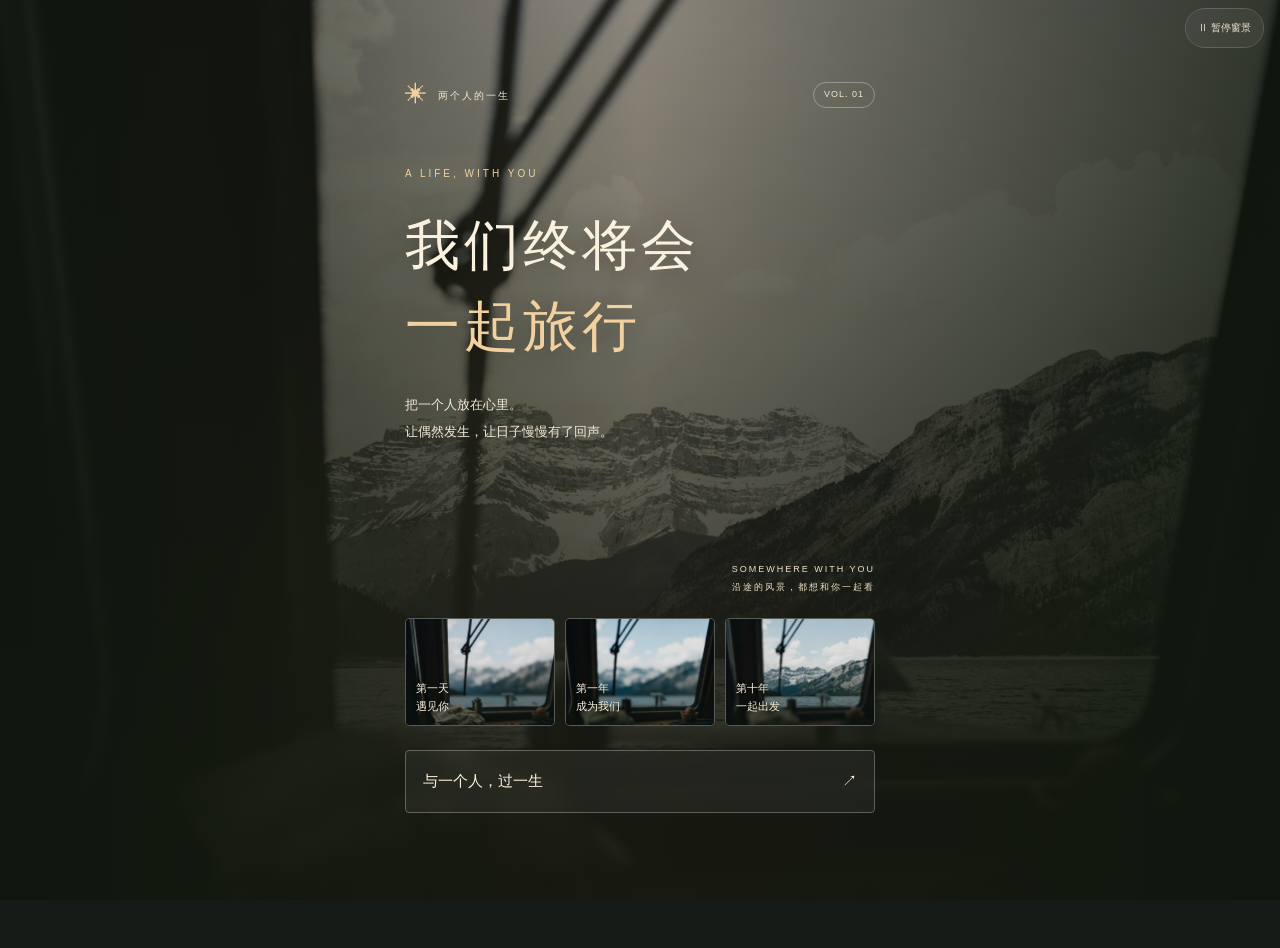
==== commit eba8f423: "Remove background music" ====
--- a/index.html
+++ b/index.html
@@ -75,8 +75,7 @@
 .letter-foot p{font-size:2.6cqw;flex-basis:100%;margin:0}
 .letter-foot i{font-size:1.8cqw}.letter-foot span{font-size:1.6cqw;letter-spacing:.25cqw;margin-left:auto;float:none}
 </style><link rel="stylesheet" href="frosted-surfaces.css"><link rel="stylesheet" href="opening-title.css">
-<link rel="stylesheet" href="music-player.css">
-</head><body><div class="cinema-bg" aria-hidden="true"><img fetchpriority="high" src="img/ee888b87ab8e.webp" alt=""><div class="cinema-glow"></div></div><button class="motion-control" id="cinema-motion" aria-pressed="false">Ⅱ 暂停窗景</button><div class="music-dock" id="music-dock"><div class="music-circle" id="music-circle"><iframe src="https://music.163.com/outchain/player?type=2&id=306680&auto=0&height=66" width="330" height="86" frameborder="0" allow="autoplay; encrypted-media" title="背景音乐：许飞《我们终究会牵手旅行》"></iframe></div></div><main id="app"></main><dialog id="memories"><div class="dialog-head"><span>我们的回忆抽屉</span><button id="close" aria-label="关闭回忆">✕</button></div><div id="memory-list"></div></dialog><script>const EVENTS=[{"id":0,"title":"借一个别人的身份","body":"咖啡喝了一半，你们忽然玩起假装打电话的游戏。对方把手放在耳边：你今天见的那个人，怎么样？问完，先低头笑了。","kind":"date","item":"一张咖啡店收据","choices":["假装向朋友承认心动","反问对方今天的感觉","放下假电话，直接说今天很开心"],"timing":{"min":0,"max":11},"memories":["我借着那个假装打给朋友的电话，承认了心动。","我把问题轻轻递回去，想听听你今天的感觉。","我放下那个假电话，直接告诉你今天很开心。借来的身份终于可以还回去。"]},{"id":1,"title":"在最高处慢下来","body":"摩天轮轻轻晃了一下。你抓住扶手，对方把手摊在你旁边，没碰你。窗外的灯一盏盏亮起来。","kind":"date","item":"摩天轮票根","choices":["把手放过去","指给对方看远处的灯","坦白自己有点怕高"],"timing":{"min":0,"max":11},"memories":["我把手放了过去。高处的那一刻，有了可以握住的东西。","我指给你看远处的灯，把窗外的一点明亮分给你。","我坦白自己有点怕高，让你看见镇定以外的我。"]},{"id":2,"title":"你记得的比我还多","body":"搬书时一本旧笔记掉下来。里面记着你初次见面点错的饮料，连你当时给自己找的借口都写了。","kind":"memory","item":"旧笔记","choices":["念出来逗逗对方","在旁边补上自己的版本","问那时为什么想把这件事记下来"],"timing":{"min":12,"max":120},"memories":["我把那几行字念出来逗你，连当时的借口都没有略过。","我在旁边补上自己的版本，让同一天有了两份记忆。","我问你当时为什么想记下这件小事，想听见笔迹背后的那一天。"]},{"id":3,"title":"不太熟练的一首歌","body":"对方坐在床沿，弹了三次同一段和弦。你问在练什么。对方把手机扣住，说：先不要笑，我想给你听。","kind":"home","item":"一段录音","choices":["安静听到最后","跟着轻轻打拍子","问能不能从头教我一小段"],"timing":{"min":1,"max":120},"memories":["我安静听到了最后，把这首还不熟练的歌记在心里。","我跟着轻轻打拍子，让那段和弦有了伴。","我请你从头教我一小段，让不太熟练的旋律有了两个人的练习。"]},{"id":4,"title":"走到旅馆的那段路","body":"晚饭后你们没叫车。走过一段很长的坡，对方问：如果那年没有遇见，我们现在会在做什么？","kind":"journey","item":"手绘散步路线","choices":["说一个离谱的平行人生","说说相遇后改变的事","停下来看看此刻的街景"],"timing":{"min":12,"max":120},"memories":["我说起一个离谱的平行人生，暂时把平常的自己放在一旁。","我说起遇见你以后改变的小事，才发现已经有不少。","我停下来和你看看此刻的街景，把假设里的远方暂时放回今天。"]},{"id":5,"title":"来自很久以后的便条","body":"争执后，餐桌上多了一张纸：未来的我们托我问一下，今天还能一起吃晚饭吗？落款画了两张皱巴巴的脸。","kind":"repair","item":"未来的便条","choices":["画两碗面回复","写下自己还需要一点时间","先把饭摆好，再当面回应"],"timing":{"min":6,"max":120},"memories":["我画了两碗面作答，给那张便条添上一顿两个人的饭。","我写下自己还需要一点时间，把迟疑也留在纸上。","我先把饭摆好，想当面回应那张便条。未来的我们，先从今天坐下来吃饭开始。"]},{"id":6,"title":"你怎么这么幼稚","body":"街角有个会回声的洞。对方一本正经地说它会回答问题，你刚靠近，就听见另一端传来一句：晚饭想吃什么？","kind":"date","item":"一张模糊的笑脸照","choices":["认真向回声点菜","绕到另一头抓个现行","换我到另一头出一道问题"],"timing":{"min":1,"max":120},"memories":["我认真向回声点了菜，陪你把幼稚进行到底。","我绕到另一头，想把那个偷偷逗我的人抓个现行。","我换到回声的另一头，也给你出了一道问题，认真接过这个幼稚的游戏。"]},{"id":7,"title":"这张照片只给你","body":"你在旅行中睡得东倒西歪。对方把拍到的照片递给你，问：留下还是删掉？照片里还有一只替你扶住帽檐的手。","kind":"journey","item":"一张私藏照片","choices":["留下，存在自己的相册","删掉这张，再一起拍一张","先收起来，等旅行结束再决定"],"timing":{"min":1,"max":120},"memories":["我留下那张照片，收进自己的相册。它不必给别人看。","我删掉了那一张，和你重新拍了一张属于此刻的照片。","我请你先收起照片，等旅行结束再一起看。此刻还不必替回忆下结论。"]},{"id":8,"title":"先别揉眼睛","body":"站台一阵风，你的眼睛进了灰。旁边的人递来一包未拆的纸巾，问要不要帮你看看。列车还要七分钟才来。","kind":"encounter","item":"一包纸巾","choices":["接过纸巾并道谢","请对方帮忙挡一下风","自己处理，请对方提醒我列车到站"],"timing":{"min":0,"max":0.1,"start":"new"},"memories":["我接过纸巾，认真道了谢。","我请你替我挡一挡风，把这点小麻烦交给了你。","我自己处理眼里的灰，也请你提醒列车到站。那七分钟有了一点小小的照应。"]},{"id":9,"title":"肩膀上很轻的一下","body":"分别时你们正想说什么，广播突然响了。对方轻轻碰了碰你的肩，手停了一秒。你回过头，对方还站着。","kind":"distance","item":"一张车票","choices":["走回去把话说完","挥手后发一条消息","停在原地，等对方把话说完"],"timing":{"min":0,"max":11},"memories":["我又走回去，把没有说完的话说完。","挥过手以后，我还是发去了一条消息。","我停在原地等你把话说完，没有让广播替我们结束告别。"]},{"id":10,"title":"只有两个读者的故事","body":"你在备忘录写下一个故事开头。晚些时候，对方接了一段，还把你最讨厌的蔬菜写成了反派。","kind":"dream","item":"共同写的故事","choices":["继续写下一段","给反派画一个头像","给故事里的两个人写一段对话"],"timing":{"min":1,"max":120},"memories":["我接着写下一段，让这个只有两个读者的故事继续。","我给反派画了头像，也在故事里留下自己的笔迹。","我给故事里的人写了一段对话，把想象也变成能来回回应的东西。"]},{"id":11,"title":"给未来埋一封信","body":"整理杂物时空出一个饼干盒。对方问，要不要各写一件现在还不敢说的心愿，过几年再打开？","kind":"home","item":"饼干盒时间胶囊","choices":["写下共同生活的愿望","写下一个自己的小梦想","写下此刻最想感谢对方的事"],"timing":{"min":6,"max":120},"memories":["我写下共同生活的愿望，把它交给还没到来的日子。","我写下自己的一个小梦想，留给未来的我们读。","我写下此刻最想感谢你的事，把今天的心意留给几年后的我们。"]},{"id":12,"title":"原来你会唱这首","body":"陌生城市的卡拉OK里，你以为对方会选一首很安静的歌。前奏响起，对方忽然站上小台阶，认真唱得跑了调。","kind":"journey","item":"点歌单","choices":["跟着一起跑调","笑着录下这段声音","点一首两个人都不熟的歌"],"timing":{"min":1,"max":120},"memories":["我也跟着唱，连跑调都没有避开。","我笑着录下那段声音，给以后留一点可以重听的快乐。","我点了一首两个人都不熟的歌，想和你一起从第一句慢慢找。"]},{"id":13,"title":"还有一句没说完","body":"出租车刚停稳，你发现对方隔着人群朝你走回来。对方站定，先喘了一口气：刚才走得太急了。","kind":"distance","item":"一次补上的告别","choices":["给对方一个拥抱","问刚才想说什么","说出自己刚才没来得及说的话"],"timing":{"min":0,"max":11},"memories":["我给了你一个拥抱，让那句没说完的话暂时停在这里。","我问起你刚才想说什么，不想漏掉那半句话。","我说出刚才没来得及说的话，让这次折返有了我的那一半。"]},{"id":14,"title":"第一次合上拍子","body":"路边琴行允许试琴。你按了几个音，对方跟着敲起桌沿。一开始总错开，第三次却突然合上了。你们同时看向彼此。","kind":"date","item":"一小段旋律","choices":["再一起试一次","把刚才的节奏录下来","交换角色，让对方弹我来打拍子"],"timing":{"min":0,"max":11},"memories":["我和你又试了一次，慢慢找同一个拍子。","我录下刚才的节奏，留住这一次合拍。","我和你交换了位置，试着从你的那一边找到同一个拍子。"]},{"id":15,"title":"空出来的那一角","body":"你随口说过想重新画画。一天回家，窗边多了腾空的小桌，旁边放着你很久没用的笔。对方问：这个光线可以吗？","kind":"dream","item":"窗边小桌","choices":["坐下画今天的窗景","请对方也搬把椅子来","先把想画的东西摆到桌上"],"timing":{"min":6,"max":120,"needs":"home"},"memories":["我坐下来画今天的窗景，让空着的那一角有了用途。","我请你也搬把椅子过来，窗边便不只是我的位置。","我先把想画的东西摆到桌上，让那个为我腾出的角落开始有自己的日常。"]},{"id":16,"title":"你的夜晚我的早晨","body":"你端着早餐，对方那边已经关了大灯。视频里只有一盏床头灯亮着。你说今天没什么特别的，对方说那就听你吃完。","kind":"distance","item":"一张视频截图","choices":["讲一件今天的小事","陪对方安静待一会儿","给对方看看窗外的早晨"],"timing":{"min":1,"max":120,"needs":"distance"},"memories":["我讲了一件今天的小事，把自己这边的日子递给你。","我陪你安静待了一会儿，没有急着填满沉默。","我把窗外的早晨给你看，让你那边的夜里也有一点我这里的光。"]},{"id":17,"title":"回家以后可以哭","body":"你见了一位很久不见的旧友，回家时心里很乱。对方没有追问，只把沙发上的毯子掀开，给你留出一半。","kind":"repair","item":"沙发上的毯子","choices":["靠过去慢慢讲","说想先安静一会儿","请对方陪我下楼走一小段"],"timing":{"min":6,"max":120,"needs":"home"},"memories":["我靠过去，慢慢讲起心里的事。","我说想先安静一会儿，把说不出口的部分留到以后。","我请你陪我下楼走一小段，想在说话之前先把呼吸慢下来。"]},{"id":18,"title":"临时搭档","body":"小店把你们误认成报名参加游戏的搭档。你刚要解释，对方已经举起号码牌，又转头等你的意思。","kind":"encounter","item":"临时号码牌","choices":["一起试试这个小游戏","笑着说明情况再聊几句","先问清游戏规则再决定"],"timing":{"min":0,"max":0.1,"start":"new"},"memories":["我和你试了试那个小游戏，先做了一回临时搭档。","我笑着说明情况，又和你多聊了几句。","我先问清游戏的规则，再决定怎样和你搭档，没有急着答应，也没有急着走开。"]},{"id":19,"title":"打给以前的自己","body":"你们经过一座废弃电话亭。对方拿起听筒，假装给年轻的自己打电话：不用着急，你后来会遇到一个很有意思的人。","kind":"memory","item":"电话亭合影","choices":["接过听筒继续说","问对方以前最担心什么","给未来的自己也留一句话"],"timing":{"min":36,"max":120},"memories":["我接过听筒，把想说给从前自己的话接了下去。","我问起你从前最担心什么，想认识那时的你。","我也给未来的自己留了一句话，让这座电话亭同时接通从前和以后。"]},{"id":20,"title":"新年的零点差一点","body":"朋友们倒数时，你们碰巧站在一起。零点的欢呼盖过了对方一句话。你只看见对方说完后有点不好意思。","kind":"date","item":"一张新年合照","choices":["请对方再说一遍","先祝对方新年快乐","问刚才那句话能不能留给我单独听"],"timing":{"min":0,"max":11},"memories":["我请你再说一遍，不想让那句话被零点的热闹盖过去。","我先祝你新年快乐，把第一句祝福交给你。","我问你那句话能不能单独再讲给我听，不想让它只属于倒数的人群。"]},{"id":21,"title":"喜欢是说得出细节","body":"对方说喜欢你把热杯子捧在两只手里，也喜欢你看见小狗就走慢。你有点意外，这些事你自己都没注意过。","kind":"date","item":"一封具体的告白","choices":["告诉对方你注意到的习惯","问还有什么被悄悄记住了","也说一个自己不太容易被注意的习惯"],"timing":{"min":0,"max":11},"memories":["我说起自己留意到的习惯，喜欢终于有了具体的样子。","我问你还有什么悄悄记住的事，想听完那些小细节。","我说起另一个不太容易被看见的习惯，主动把认识我的路再打开一点。"]},{"id":22,"title":"深夜长一点的消息","body":"聊天框里第一次出现很长一段话。对方说起家里一位重要的人，末尾又补了一句：太晚了，你明天回也可以。","kind":"encounter","item":"一段夜间消息","choices":["现在认真回复","先说收到，明早好好聊","问现在是否方便打个短电话"],"timing":{"min":0,"max":0.1,"start":"new"},"memories":["我在那个深夜认真回了消息，没有把回应留到明天。","我先告诉你收到了，约好明早再好好聊。","我问你现在是否方便打个短电话，想听听那些文字说出来时的声音。"]},{"id":23,"title":"先听见熟悉的名字","body":"约见的公园里，你还在找人，先听见有人叫聊天里那只小狗的昵称。你顺着声音看过去，对方也正在找你。","kind":"encounter","item":"初见公园的小叶子","choices":["主动挥挥手","先向小狗打个招呼","先发消息告诉对方自己的位置"],"timing":{"min":0,"max":0.1,"start":"new"},"memories":["我主动挥了挥手，让你看见我。","我先和小狗打了招呼，再走进这次相遇。","我先把位置发给你，让两个人的寻找少绕一点路。"]},{"id":24,"title":"记住一个声音","body":"社区分享会上，有人讲起第一次独自搬家的经历。没有漂亮结尾，只有凌晨装反的柜门。你听着笑了，对方正好看见。","kind":"encounter","item":"分享会小票","choices":["散场后聊聊自己的搬家","请教柜门后来怎么装好的","分享自己第一次独立做成的小事"],"timing":{"min":0,"max":0.1,"start":"new"},"memories":["散场以后，我聊起自己的搬家，接住了刚才的话题。","我问起那扇柜门后来怎样装好，想把这个小故事听完。","我说起第一次独立做成的小事，让那段搬家的故事接到自己的生活里。"]},{"id":25,"title":"为一个背包折回来","body":"观景台快关门了。你返回取遗落的包，发现刚才聊过天的人替你守着。对方说：还好，你回来了。","kind":"encounter","item":"观景台门票","choices":["邀请一起下楼","认真道谢并交换联系方式","问对方有没有落下东西，一起再检查一次"],"timing":{"min":0,"max":0.1,"start":"new"},"memories":["我邀请你一起下楼，把相处的时间再延长一点。","我认真道谢，和你交换了联系方式。","我也问你有没有落下东西，陪你再检查一次，不想只有自己被照顾。"]},{"id":26,"title":"聚会之后的小花园","body":"和对方的朋友吃过饭，你们绕进一处安静花园。对方问刚才有没有不自在，还学了一遍朋友夸张的笑声。","kind":"date","item":"花园门口的照片","choices":["说说刚才最喜欢的瞬间","坦白一个有点拘谨的地方","请对方说说自己刚才的感受"],"timing":{"min":0,"max":11},"memories":["我说起刚才最喜欢的瞬间，让聚会的余温多停了一会儿。","我坦白了自己有些拘谨的地方，没有装作游刃有余。","我请你也说说刚才的感受，让聚会后的交谈不只是关于我。"]},{"id":27,"title":"随手画的东西长大了","body":"纪念日蛋糕上有一只歪歪扭扭的小鸟。旁边放着对方练习时的草稿，最初画错的那条腿也被留在了蛋糕上。","kind":"memory","item":"小鸟蛋糕装饰","choices":["找出当年的原画","给这只鸟补上下一段故事","给今年的小鸟添一个新细节"],"timing":{"min":12,"max":120},"memories":["我找出当年的原画，重新看那个最初的念头。","我替那只鸟补上下一段故事，让它继续往前飞。","我替今年的小鸟添了一个新细节，让纪念日也留着现在的笔迹。"]},{"id":28,"title":"一座装在玻璃里的小城","body":"对方送来一个小小的雪景球。你摇了一下，里面的雪慢慢落下。对方说它很像你提过的那个冬天。","kind":"date","item":"雪景球","choices":["讲讲那个冬天","约定真的去看一次雪","把雪景球放到一起能看见的地方"],"timing":{"min":1,"max":120},"memories":["我讲起那个冬天，把玻璃里的小城接回自己的记忆。","我和你约定，真的去看一次雪。","我把雪景球放到我们都能看见的地方，让那个冬天在日常里停一停。"]},{"id":29,"title":"每天经过的窗口","body":"在你每天工作的窗口，对方递进来的不是取件单，而是一张手写邀请：下班以后，愿意和我商量一个家吗？","kind":"home","item":"窗口里的邀请","choices":["下班一起认真谈谈","约个不匆忙的周末再谈","先写下对家的期待，再约时间交换"],"timing":{"min":6,"max":120},"memories":["我约你下班后认真谈谈，让话有一段完整的时间。","我约了一个不匆忙的周末，把重要的话留给从容的时候。","我先写下自己对家的期待，约你找个完整的时间交换，不让重要的愿望匆忙经过窗口。"]},{"id":30,"title":"到了你熟悉的地方","body":"你们路过对方长大的街区。平时话不多的人，忽然能讲出每一家小店的旧名字，还知道哪一段路会开花。","kind":"journey","item":"故乡街道地图","choices":["请对方带路走慢一点","选一家老店坐下来听","问哪里是对方最想再去一次的地方"],"timing":{"min":1,"max":120},"memories":["我请你带路，也请你走慢一点，让我看看你熟悉的地方。","我选了家老店坐下来，准备慢慢听你讲。","我问你最想再去哪个地方，想让这次同行也回应你的惦记。"]},{"id":31,"title":"出发前说清楚","body":"行李都收好了，你们却还没决定接下来住在哪座城。对方坐到箱子旁边，说：这次别各自猜了。","kind":"repair","item":"共同生活计划","choices":["把自己的顾虑说出来","先听对方想怎么生活","先定一个试住期限，不急着永久决定"],"timing":{"min":6,"max":120},"memories":["我说出自己的顾虑，把行李以外的事情也摊开来。","我先听你想怎样生活，没有急着替两个人作答。","我提议先定一段试住时间，让两个人有机会亲自看看再决定。"]},{"id":32,"title":"一双手套两个口袋","body":"小摊只剩最后一副你们都喜欢的手套。对方开玩笑说一人一只算了。最后真的各揣一只，边走边笑。","kind":"encounter","item":"半副手套","choices":["约下次交换着戴","请对方喝杯热饮暖手","各买别的款式，把喜欢的这一副留在记忆里"],"timing":{"min":0,"max":0.1,"start":"new"},"memories":["我约好下次交换着戴，让一双手套有了轮流的用法。","我请你喝杯热饮，想让空着的那只手也暖起来。","我提议各自选别的款式，那副都喜欢的手套可以先留在今天的笑里。"]},{"id":33,"title":"另一只回来了","body":"你把旧手套放在桌上晾干，旁边不知何时多了另一只。对方从厨房探头：凑齐了，冬天可以出门了。","kind":"memory","item":"重新凑齐的手套","choices":["提议去散步","把两只并排拍下来","把这一对手套收在同一个地方"],"timing":{"min":12,"max":120,"prior":32,"gap":6},"memories":["我提议去散步，让这一天再多一段并肩的路。","我把两只并排拍下来，留下重新凑成一对的样子。","我把两只手套收在一起，让下次出门不必再找另一只。"]},{"id":34,"title":"先看见你怎么待别人","body":"餐厅里一个小孩打翻了水。邻桌的人先扶住杯子，又把自己的纸巾递过去。后来你们在门口一起等雨停。","kind":"encounter","item":"餐厅便签","choices":["聊聊这场突然的雨","问对方常来这家店吗","把自己多带的纸巾也递过去"],"timing":{"min":0,"max":0.1,"start":"new"},"memories":["我聊起这场突然的雨，给初次的交谈找了一个开头。","我问你是不是常来这家店，想从这里认识你。","我把多带的纸巾也递过去，让这场突然的雨里多一点能做的小事。"]},{"id":35,"title":"去你想去的地方","body":"对方一直想去海边写生，终于安排了一个短假。你收到一张画到一半的海，又收到一句：旁边还有个空位置。","kind":"journey","item":"半张海景画","choices":["去陪对方几天","送去一段声音陪着画","问能不能为那幅画留一个共同的题目"],"timing":{"min":6,"max":120},"memories":["我去陪你住了几天，让远方暂时近一点。","我送去一段声音，陪着你画画。","我问能不能一起给那幅画起个名字，先用一个题目坐到你身旁。"]},{"id":36,"title":"陌生城市的一条岔路","body":"地图建议走大路，巷子里却飘出面包香。对方停在路口看你：要不要暂时不按计划？","kind":"journey","item":"面包纸袋","choices":["一起拐进小巷","先买面包再按原路走","记下小巷的位置，约另一天专程来"],"timing":{"min":1,"max":120},"memories":["我和你拐进小巷，让陌生的城市多出一条我们的路。","我先买了面包，再和你沿原路走。","我记下小巷的位置，约你另一天专程来，不让面包香只成为路上的一次错过。"]},{"id":37,"title":"理想清单之外","body":"你整理旧手机，翻出以前写的理想伴侣清单。眼前的人和上面不太一样，却正记得替你把水放凉。","kind":"memory","item":"旧手机里的清单","choices":["把这件事讲给对方听","重新写下现在重视的事","把旧清单收好，暂时不改写它"],"timing":{"min":6,"max":120},"memories":["我把这件事讲给你听，让你知道我如今在意什么。","我重新写下现在重视的事，把旧清单留在了过去。","我收好那份旧清单，让从前的想象和眼前的你各有自己的位置。"]},{"id":38,"title":"给你留了一个枕头","body":"客厅被搭成一个小帐篷，顶上贴着纸星星。对方从里面探出头，把多出来的枕头往旁边拍了拍。","kind":"home","item":"纸星星","choices":["钻进去一起躺着","去拿两杯热饮回来","给帐篷添一盏小灯"],"timing":{"min":6,"max":120,"needs":"home"},"memories":["我钻进去和你一起躺着，收下那个为我留出的枕头。","我去拿了两杯热饮回来，给这片小天地添一点暖。","我给小帐篷添了一盏灯，让客厅里这个临时的家亮起来。"]},{"id":39,"title":"在货架之间猜音乐","body":"旧唱片店里，对方拿起一张封套哼起前奏。你没猜中，对方换了一种更夸张的唱法，自己先笑得接不上气。","kind":"date","item":"唱片店收据","choices":["接着猜下一首","选一首让对方猜","请对方讲讲为什么喜欢这张唱片"],"timing":{"min":0,"max":120},"memories":["我接着猜下一首，舍不得让这个小游戏结束。","我选了一首让你猜，把出题的机会接过来。","我请你讲讲为什么喜欢这张唱片，想在前奏之外听到你的故事。"]},{"id":40,"title":"绕一点路才还给你","body":"你们约好用三张小纸条安排一次寻宝。最后的目的地是你常去的面馆，对方正替你占着靠窗的位置。","kind":"date","item":"三张寻宝纸条","choices":["照着线索慢慢找","一路发语音汇报进度","在找到的纸条背面留一句回应"],"timing":{"min":1,"max":120},"memories":["我照着线索慢慢找，让绕远的路也有了意思。","我一路发语音，把寻找的进度都讲给你听。","我在找到的纸条背面留下回应，让寻找的路也带着我的字迹。"]},{"id":41,"title":"这次不躲在文字后面","body":"你写了一条邀请，删掉又重写。对方刚好经过，你把手机收起来。机会只是一句很普通的：周末有空吗？","kind":"encounter","item":"第一次邀请","choices":["当面把邀请说出来","整理好以后发出去","坦白自己刚才一直在犹豫怎么开口"],"timing":{"min":0,"max":0.1,"start":"new"},"memories":["我当面说出了邀请，没有再躲到文字后面。","我整理好想说的话，终于把消息发了出去。","我坦白自己刚才一直在想怎样开口，把那点笨拙也交给了你。"]},{"id":42,"title":"不太熟悉的舞步","body":"小广场有人跳舞。对方问要不要试一下，你说不会。对方把脚往旁边挪：正好，我也只会这一步。","kind":"date","item":"广场上的短视频","choices":["跟着试一步","先坐旁边一起看","请对方先示范，我帮忙数拍子"],"timing":{"min":0,"max":120},"memories":["我跟着试了一步，把生疏也带进了音乐里。","我和你先坐在旁边看。不必立刻学会，先并肩待着也很好。","我请你先示范，自己在旁边数拍子，用另一种方式走进这支舞。"]},{"id":43,"title":"第二次说起同一件事","body":"上次谈未来时，你们不欢而散。今天对方带来一张重新画过的计划表，里面多了你说过的重要事情。","kind":"repair","item":"改过的计划表","choices":["一起继续修改","先肯定被认真听见的部分","先选一件能落实的小事试着改变"],"timing":{"min":6,"max":120},"memories":["我和你继续修改，让第二次谈起这件事有了新的进展。","我先说起那些被认真听见的部分，让你知道我有留意。","我先和你选一件能做到的小事，想让重新画过的计划从行动里开始。"]},{"id":44,"title":"原来你没有离开","body":"你误以为对方已经接受异地工作，几天都不敢问。晚饭时对方拿出两份方案：还没定，我想听听你的。","kind":"repair","item":"两份工作方案","choices":["坦白这几天的误会","逐项讨论两个方案","先确认什么时候必须作决定"],"timing":{"min":6,"max":120},"memories":["我坦白这几天的误会，不再让猜测替自己说话。","我和你逐项讨论两个方案，把分歧一件件摊开。","我先问清决定的期限，想给讨论留足时间，也不让误会继续拖着。"]},{"id":45,"title":"替你接来想见的人","body":"你身体不舒服，又有点想家。对方问清你的意思，去接了一位你想见的亲人，回来时还带着熟悉味道的粥。","kind":"home","item":"一只保温饭盒","choices":["一起吃一点热粥","让对方也坐下休息","问对方今天有没有好好吃饭"],"timing":{"min":6,"max":120},"memories":["我和你一起吃了点热粥，先照顾眼前这顿饭。","我让你也坐下来歇歇，不想只被你照顾。","我问你今天有没有好好吃饭，在被照顾的时候也想看见你的需要。"]},{"id":46,"title":"半夜一起收拾水渍","body":"洗衣机排水管松了。你们半夜赤脚站在毛巾上，一个拧管子，一个递盆。处理完，谁也忍不住笑了。","kind":"home","item":"两双湿拖鞋","choices":["分工把地擦干","先递条干毛巾给对方","先暂停洗衣，商量明天怎么处理"],"timing":{"min":6,"max":120,"needs":"home"},"memories":["我和你分工擦干地上的水，收拾这个意外的夜晚。","我先递给你一条干毛巾，把地上的事放慢了一步。","我先停下洗衣，和你商量明天再处理剩下的事，不想把疲惫硬撑成能干。"]},{"id":47,"title":"回来是我的选择","body":"独自在另一座城生活一阵后，你再次来到熟悉的门口。这一次你有了自己的工作和计划，对方开门时没有催你做决定。","kind":"distance","item":"一把旧钥匙","choices":["说说这段时间的变化","邀请对方出去走走","约定先见几次，再讨论以后怎么相处"],"timing":{"min":6,"max":120,"needs":"distance"},"memories":["我说起这段时间的变化，重新把自己介绍给你。","我邀请你出去走走，给这次重逢留一段路。","我约你先慢慢见几次，不让一次回来就替以后作完所有决定。"]},{"id":48,"title":"写在你手边的话","body":"朋友聚会很热闹。你谈起一件在意的事，对方没插嘴，只把餐巾纸推过来，上面写着：我听见了，回去我们慢慢聊。","kind":"date","item":"一张餐巾纸","choices":["在纸上写下回应","轻轻碰一下对方的手","把纸条收好，约好散场后再聊"],"timing":{"min":0,"max":11},"memories":["我在纸上写下回应，让你的话旁边有了我的笔迹。","我轻轻碰了碰你的手，把回应留在那个小动作里。","我收好那张纸条，约你散场后继续聊，让被听见的那句话有一个下文。"]},{"id":49,"title":"终于看见你工作的地方","body":"第一次去对方的工作室，你认出视频里常出现的那扇窗。对方把第二把椅子拖过来，说这个位置下午有阳光。","kind":"home","item":"工作室窗景","choices":["坐下陪一会儿","请对方介绍正在做的东西","问下次能不能带自己的东西来一起忙"],"timing":{"min":1,"max":120},"memories":["我坐下来陪了一会儿，看你在熟悉的地方忙碌。","我请你介绍正在做的东西，想听懂你的日常。","我问下次能不能带自己的事来做，想和你试试各自忙碌也坐在一起的日子。"]},{"id":50,"title":"把窗边留给你","body":"入住小旅馆时，你多看了两眼窗外。对方注意到了，和你商量把两把椅子挪过去，早餐就在那里吃。","kind":"journey","item":"窗边早餐照片","choices":["一起搬椅子","先去买明早的面包","先拍下窗外，留作这次入住的第一张照片"],"timing":{"min":1,"max":120},"memories":["我和你一起搬椅子，把窗边的位置安顿下来。","我先去买明早的面包，让明天从一顿早餐开始。","我先拍下窗外，让这段旅程从我们都多看了一眼的风景开始。"]},{"id":51,"title":"又是这扇窗","body":"许多年后，你们住回那家小旅馆。窗框换了颜色，远处的山还在。对方站到旧照片里的位置，等你按快门。","kind":"memory","item":"两张相隔多年的照片","choices":["照着旧姿势再拍一次","拍下现在自然的样子","拍下窗框和山，留下这些年的变化"],"timing":{"min":60,"max":120,"prior":50,"gap":48},"memories":["我照着旧姿势又拍了一次，留给两张照片慢慢对照。","我拍下此刻自然的样子，让今天拥有自己的模样。","我把窗框和山一起拍下，想记住变化的部分，也记住还在的部分。"]},{"id":52,"title":"空房子里的想象","body":"看房结束，你们站在还没有家具的客厅。对方用脚尖比画：这里够不够你放一张写字桌？","kind":"home","item":"第一张房间草图","choices":["也替对方留一个角落","先讨论各自最需要的空间","量一下空间，再各画一份布置"],"timing":{"min":6,"max":120},"memories":["我也替你留了一个角落，让空房子装得下两个人。","我先和你讨论各自最需要的空间，把彼此都放进打算里。","我先量了量空房间，约你各画一份布置，让两种生活都能被看见。"]},{"id":53,"title":"回到自己选的生活","body":"你从老家回到共同生活的城市。对方在出口接过一件行李，没有问什么时候彻底定下来，只问今天想先回家还是吃饭。","kind":"distance","item":"到站的小票","choices":["先回家休息","找个安静地方一起吃饭","先讲讲这次回家的感受"],"timing":{"min":6,"max":120,"needs":"home"},"memories":["我先回家休息，把自己安放回熟悉的生活。","我找了个安静的地方和你吃饭，慢慢回到日常。","我先讲起这次回家的感受，让行李之外的东西也有地方放下。"]},{"id":54,"title":"突然下雨的阳台","body":"雨毫无预兆地下大了。你们同时冲向阳台，一人抱回床单，一人抢救花盆，最后站在门口检查彼此湿了多少。","kind":"home","item":"被救回的小花盆","choices":["先帮对方擦干头发","把抢救清单念成笑话","先换下湿衣服，剩下的待会一起收拾"],"timing":{"min":6,"max":120,"needs":"home"},"memories":["我先帮你擦干头发，再顾阳台上的忙乱。","我把抢救清单念成了笑话，让这场雨多了一点好笑的记忆。","我先换下湿衣服，约你待会儿一起收拾，照顾好人再照顾阳台。"]},{"id":55,"title":"谢谢你一直认真听","body":"对方要去外地参加一个重要机会。你送到车站才想起，有句话一直没说：以前那些很不成熟的想法，你都认真听过。","kind":"distance","item":"一封出发前的信","choices":["现在当面说出来","写下来让对方路上看","问对方临行前最需要哪一种支持"],"timing":{"min":6,"max":120,"needs":"distance"},"memories":["我当面说出感谢，不再留着等更合适的时候。","我把感谢写下来，让你能在路上慢慢看。","我问你临行前最需要什么，想让感谢也变成此刻能做的一件事。"]},{"id":56,"title":"教我怎样看懂它","body":"对方喜欢的诗集你总读不进去。今天你翻到一页，问为什么喜欢这一首。对方先问你读到了什么，没有急着讲答案。","kind":"dream","item":"折角的诗页","choices":["说说自己的真实感受","请对方读给你听","把读不懂的那一行指给对方看"],"timing":{"min":0,"max":120},"memories":["我说出自己的真实感受，没有假装都能看懂。","我请你读给我听，想借你的声音靠近它。","我把读不懂的那一行指给你看，不假装明白，也不急着放弃。"]},{"id":57,"title":"信里只有很小的事","body":"这次出差没有特别的见闻。对方发来的消息却写了路边树开花、便利店换了招牌，还有家里植物新长的一片叶子。","kind":"distance","item":"一封日常来信","choices":["回报自己这边的小事","约定今晚一起看月亮","把这封日常消息存成一页记录"],"timing":{"min":6,"max":120,"needs":"distance"},"memories":["我也讲起自己这边的小事，让信里的日常有了来回。","我和你约好今晚看月亮，让两边的夜晚有一点相同。","我把这封没有大事的消息存下来，让远方普通的一天也有一页位置。"]},{"id":58,"title":"只有我们知道的缩写","body":"你们给旧旅行箱贴了一张手写贴纸，上面是一个外人看不懂的缩写。路上每次认行李，你都会先看到它。","kind":"journey","item":"缩写行李贴","choices":["为缩写编个好笑的解释","把真正含义记进日记","给贴纸拍照，记下第一次带它出发的日子"],"timing":{"min":12,"max":120},"memories":["我替那个缩写编了个好笑的解释，留作我们自己的玩笑。","我把真正的含义记进日记，不让时间把它弄丢。","我拍下那张贴纸，记住它第一次陪我们出发的日子。"]},{"id":59,"title":"先坐下来再说","body":"久别后，你们在花园碰面。准备好的话忽然都忘了。对方擦掉椅子上的落叶，拍拍旁边的位置。","kind":"distance","item":"花园长椅照片","choices":["坐下慢慢聊","先一起看看周围的变化","先说自己现在最想说的一句话"],"timing":{"min":6,"max":120,"needs":"distance"},"memories":["我坐下来慢慢聊，给重逢留一点耐心。","我先和你看看周围的变化，再慢慢说到我们。","我先说出此刻最想说的一句话，不再从忘掉的准备里寻找开头。"]},{"id":60,"title":"风从两个人之间经过","body":"海边观景台的风很大。你站在栏杆内，对方伸手替你按住快飞走的帽子，另一只手等着你来牵。","kind":"journey","item":"被风吹乱的合影","choices":["牵住那只手","站近一点一起看海","把帽子收好，和对方听一会儿海风"],"timing":{"min":0,"max":120},"memories":["我牵住了那只手，让风从别的地方经过。","我站近了一点，和你一起看海。","我把帽子收好，和你听了一会儿风，把靠近留在安静里。"]},{"id":61,"title":"去你熟悉的小聚会","body":"你跟对方来到一间有现场音乐的小馆。这里没有正式舞池，几个人挪开凳子就跳起来。对方抬抬眉，等你一起。","kind":"date","item":"小馆的桌号牌","choices":["一起加入他们","在桌边轻轻跟着节奏","请对方介绍这里常听的音乐"],"timing":{"min":0,"max":120},"memories":["我和你一起加入他们，试着走进你熟悉的热闹。","我在桌边轻轻跟着节奏，用自己的方式待在这里。","我请你介绍这里常听的音乐，想先从声音认识你的这处日常。"]},{"id":62,"title":"终于修好那扇窗","body":"早年你说想要一个能晒太阳的角落。后来生活忙乱，计划一直没做。这个周末，对方找出工具，问要不要从修窗开始。","kind":"home","item":"窗台的一小块木头","choices":["一起动手","先画个简单的布置图","先确认工具和时间，再一起开工"],"timing":{"min":36,"max":120,"needs":"home"},"memories":["我和你一起动手，把那扇窗的事做完。","我先画了张简单的布置图，给接下来的日子留个轮廓。","我先和你确认工具与时间，让搁了很久的愿望有一个能开始的下午。"]},{"id":63,"title":"把这一生读给你听","body":"相伴的日子渐长，你们把保存的票根、照片和便条铺满桌子。对方挑出第一张，读到一半，笑得把眼镜摘下来。","kind":"memory","item":"一起整理的回忆册","choices":["接着讲后来的事","录下对方讲故事的声音","替票根和便条按时间排一排"],"timing":{"min":36,"max":120},"memories":["我接着讲后来的事，让我们的故事再往前一点。","我录下你讲故事的声音，想把讲述本身也留下。","我把票根和便条按时间排好，让铺满桌子的日子重新连起来。"]},{"id":64,"title":"同时站在两个地方","body":"旅行地图上有一条城市分界线。你随口说想同时站在两边。对方记住了，第二天特意带你走到那块不起眼的路牌前。","kind":"journey","item":"分界线合影","choices":["一人站一边拍张照","一起跨过去再跨回来","记下路牌上的名字，写一句旅行备注"],"timing":{"min":1,"max":120},"memories":["我和你一人站一边拍照，留住这个特别的位置。","我和你一起跨过去，又跨回来，认真玩了一回这个小把戏。","我记下路牌的名字，给这段不起眼的路留一句属于我们的备注。"]},{"id":65,"title":"为一颗星提前准备","body":"你提过想看流星。对方查好天气，借来两把折叠椅，又装了一壶热水。出门前还问：等不到也可以，就当看夜空。","kind":"journey","item":"夜空观察便签","choices":["一起出门试试","准备一份夜间小点心","也准备一份对方会喜欢的小东西"],"timing":{"min":1,"max":120},"memories":["我和你一起出门试试，让准备有了开始。","我准备了一份夜间小点心，把等待也照顾进去。","我也准备了一份你会喜欢的小东西，让等待星星的夜里有来有回。"]},{"id":66,"title":"今天没有大事也想告诉你","body":"异地后的一个普通晚上，聊天内容快用完了。对方发来一张晚饭照片：卖相一般，但这个我也想让你知道。","kind":"distance","item":"第一周的晚饭照片","choices":["发回自己的晚饭","打电话一起吃完","问对方这顿饭最想分享哪一口"],"timing":{"min":6,"max":120,"needs":"distance"},"memories":["我把自己的晚饭发给你，让普通的一餐有了分享的人。","我打了电话，和你一起吃完这顿饭。","我问你这顿饭最想分给我哪一口，让远处的晚饭有了可以一起想象的味道。"]},{"id":67,"title":"自行车停在咖啡店外","body":"很久不见，你把自行车锁好，抬头发现对方坐在窗边。那人看见你，先把对面的杯垫摆正。","kind":"distance","item":"一张咖啡杯垫","choices":["进去坐下聊聊","隔着玻璃先挥手","先问一句，这些日子过得好吗"],"timing":{"min":6,"max":120,"needs":"distance"},"memories":["我走进去坐下，和你慢慢聊。","我隔着玻璃先挥了挥手，让见面从窗外开始。","我先问你这些日子过得好吗，让重逢从今天的你开始。"]},{"id":68,"title":"总响的柜门不响了","body":"你每次开柜门都要扶一下。某天回家，它忽然稳稳停住。对方手上还留着一点木屑，说刚好找到了合适的螺丝。","kind":"home","item":"一颗备用螺丝","choices":["认真说一声谢谢","接过工具收拾桌面","请对方教我下次怎么处理"],"timing":{"min":6,"max":120,"needs":"home"},"memories":["我认真说了一声谢谢，为那件终于安静下来的小事。","我接过工具收拾桌面，把剩下的活接过来。","我请你教我下次怎样处理，不想让照顾总是只有一个人会做。"]},{"id":69,"title":"你的杯子有了固定位置","body":"朋友来家里做客，问多出来的杯子是谁的。对方很自然地说：这是你的，别放错格子。你才发现它已经有自己的位置。","kind":"home","item":"专属杯子位置","choices":["给杯底画个小记号","也替对方整理一个格子","和对方商量其他常用物品放在哪里"],"timing":{"min":6,"max":120,"needs":"home"},"memories":["我在杯底画了个小记号，认领这个小小的位置。","我也替你整理出一个格子，让你的东西有地方可放。","我和你商量其他东西的位置，让多出来的杯子慢慢接到真实的日常。"]},{"id":70,"title":"选一件别人看不懂的东西","body":"旧物市集上你们都停在一幅不出名的小画前。画里只是两把椅子。对方说有点像你们昨晚坐过的地方。","kind":"date","item":"旧市集的小画","choices":["买回去挂在家里","拍下来以后自己画一幅","先问问小画的来历"],"timing":{"min":1,"max":120},"memories":["我把它买回去挂在家里，留下只有我们懂得的喜欢。","我先拍下来，留着以后自己画一幅。","我先问起那幅小画的来历，想知道两把椅子在遇见我们之前的故事。"]},{"id":71,"title":"一年后还在同一棵树下","body":"你们按约回到那次沿河散步经过的树旁。树长高了些，周围换了一家店。对方拿出一张新写的纸条，先不让你看。","kind":"memory","item":"树下的周年便条","choices":["先猜猜写了什么","交换今年的新纸条","先说出今年最想一起做的一件事"],"timing":{"min":12,"max":120,"prior":150,"gap":12},"memories":["我先猜了猜你写了什么，舍不得立刻揭开答案。","我和你交换了今年的新纸条，让这棵树又多记住一年。","我先说出今年最想和你做的一件事，让树下的见面有新的愿望。"]},{"id":72,"title":"一盆植物替我陪你","body":"你不在家的那段时间，对方照顾了你养得不太好的植物。回来时它冒出新芽，花盆底下压着一张浇水记录。","kind":"home","item":"浇水记录","choices":["一起给新芽拍照","接过下一周的照料","把照料记录接着写下去"],"timing":{"min":6,"max":120},"memories":["我和你给新芽拍了照，记下它长出来的样子。","我接过下一周的照料，把等待长大的日子分担下来。","我接着写那份照料记录，把你不在的日子也慢慢照顾进去。"]},{"id":73,"title":"藏在搬家箱里的信","body":"收拾最后一只箱子时，你发现一封没有寄出的信。对方看见后有点不好意思，说那时候总怕说得太多。","kind":"memory","item":"没寄出的信","choices":["问能不能现在读","请对方亲口讲给你听","先把信收好，等对方愿意再读"],"timing":{"min":6,"max":120},"memories":["我问能不能现在读，想早点听见信里的话。","我请你亲口讲给我听，让纸上的话有你的声音。","我先把信收好，等你愿意再读，让没有寄出的心事仍有自己的时间。"]},{"id":74,"title":"节日里很自然地牵手","body":"小镇庆典的人群忽然挤过来。对方伸手问你要不要一起走。越过热闹的路口后，那只手还没有松开。","kind":"date","item":"庆典纸手环","choices":["继续牵着走","轻轻晃一下回应","问对方想去热闹处还是安静处"],"timing":{"min":0,"max":11},"memories":["我继续牵着你往前走，没有把手松开。","我轻轻晃了一下手，回应这次自然的靠近。","我问你想往热闹里去，还是找个安静处，让牵着手的路由两个人一起选。"]},{"id":75,"title":"给未来的我们","body":"你们各写一封给未来的信。对方写得很慢，最后说：无论以后住在哪里，希望你还留着自己的小爱好。","kind":"home","item":"写给未来的信","choices":["也写下对方的愿望","把信放进共同的盒子","给未来的信留一页空白"],"timing":{"min":6,"max":120},"memories":["我也写下你的愿望，让信里不只有自己的未来。","我把信放进共同的盒子，让它和我们的东西待在一起。","我给未来留了一页空白，愿意让后来的我们有地方写下新的愿望。"]},{"id":76,"title":"偶然读到的一段温柔","body":"书店有一块自愿留言的墙。你读到一段很笨拙却认真的想念，旁边的人问：你也觉得这句写得很好吗？","kind":"encounter","item":"书店留言卡","choices":["分享自己喜欢的那一句","写一张新的留言","问对方最先留意到的是哪一句"],"timing":{"min":0,"max":0.1,"start":"new"},"memories":["我把读到的那句喜欢的话分享给你。那些原本独自读过的字，从此多了一个读者。","我写下一张新的留言，把自己的话也留在这里。","我问你最先看见哪一句，想知道同一面墙怎样被两个人不同地读过。"]},{"id":77,"title":"我想重新开始相信","body":"夜谈时，对方说起过去一次失去。说到最后，声音放轻了：我可能会慢一点，但我想再试试。","kind":"repair","item":"一次坦诚夜谈","choices":["告诉对方不用赶","也说说自己的不安","问怎样的相处速度会让对方安心"],"timing":{"min":0,"max":11},"memories":["我告诉你不用赶，愿意给重新相信留一点时间。","我也说起自己的不安，让你知道迟疑的不只一个人。","我问怎样的速度会让你安心，把慢一点说成可以一起商量的事情。"]},{"id":78,"title":"风雨来临前的小分工","body":"旅馆窗外忽然起风。你们一起收进阳台的椅子、关好窗，再把剩下的饼干摆上桌。哪儿也去不了的晚上变长了。","kind":"journey","item":"雨夜的饼干盒","choices":["泡茶等雨停","打开灯聊聊各自的故事","先留一会儿安静，听窗外的风"],"timing":{"min":1,"max":120},"memories":["我泡了茶等雨停，暂时把外面的风雨留在窗外。","我打开灯，和你聊起各自的故事。","我先和你听了一会儿窗外的风，让变长的夜晚不必一直有话。"]},{"id":79,"title":"远方的生活也有你的位置","body":"对方去另一座城学习，信里除了想你，还写了新朋友和学会的手艺。最后附了一句：回来想做给你看。","kind":"distance","item":"远方寄来的明信片","choices":["追问那门新手艺","分享自己最近的新发现","讲一个自己也想学的新东西"],"timing":{"min":6,"max":120,"needs":"distance"},"memories":["我追问那门新手艺，想知道你在远方学会了什么。","我分享最近的新发现，让你也看看我这一边的生活。","我说起自己也想学的新东西，让远方的变化带着两个人一起生长。"]},{"id":80,"title":"先喜欢一个声音","body":"停电的小店里只有蜡烛。你和旁边的人聊了很久，灯忽然亮了，你们都眯了一下眼，然后笑着重新打招呼。","kind":"encounter","item":"停电夜的收据","choices":["正式介绍一下自己","约下次在有灯的时候见","把刚才没讲完的话接着聊完"],"timing":{"min":0,"max":0.1,"start":"new"},"memories":["我正式介绍了自己，让声音终于有了来处。","我约好下次在有灯的时候见，把模样留给下一次。","灯亮以后，我把没讲完的话接着说完，不急着让相遇换一种样子。"]},{"id":81,"title":"不重来的星期二","body":"没有庆祝，也没有旅行。你们照常买菜、洗碗、等衣服晾干。傍晚对方问今天怎么样，你忽然觉得已经很好。","kind":"home","item":"一个普通星期二","choices":["说今天这样就很好","提议晚饭后散一小会儿步","记下今天最舒服的一个时刻"],"timing":{"min":6,"max":120,"needs":"home"},"memories":["我说今天这样就很好，不必重新来过。","我提议晚饭后散一小会儿步，给平常的日子续上一段。","我记下今天最舒服的一刻，让没有庆祝的日子也有值得留下的部分。"]},{"id":82,"title":"你比我先记住这次相遇","body":"你以为是第一次见面，对方却记得你曾在活动里帮忙扶过一摞书。原来在你还没察觉时，你已经进入过另一个人的一天。","kind":"encounter","item":"活动入场卡","choices":["问问那天的细节","说现在可以重新认识","问对方当时为什么没有打招呼"],"timing":{"min":0,"max":0.1,"start":"new"},"memories":["我问起那天的细节，想听听你比我多记住的部分。","我说可以从现在重新认识，让这次见面有新的开头。","我问你当时为什么没有打招呼，想听完自己没发现的那次相遇。"]},{"id":83,"title":"未来的我们站在这里","body":"看着年轻时的合影，你们尝试把头发弄乱，假装很老的样子。对方说：到时候还站这边，你别认错了。","kind":"memory","item":"假装变老的合影","choices":["约定多年后重拍","替未来的合影写一句说明","选一个此刻自然的姿势，也拍下来"],"timing":{"min":36,"max":120},"memories":["我和你约好多年后重拍，把同一个位置留给未来。","我替未来的合影写下一句说明，先为那一天留个位置。","我也留下一张此刻自然的样子，让未来能同时看见玩笑和今天。"]},{"id":84,"title":"把你没见过的旧照片找来","body":"你提起小时候住过的房子。对方后来在公开旧相册里找到那条街，与你确认过后，把照片打印出来放在桌上。","kind":"home","item":"一张旧街照片","choices":["指给对方看曾经的窗口","讲一个小时候的小故事","把照片上的变化讲给对方听"],"timing":{"min":6,"max":120},"memories":["我指给你看曾经的窗口，让你知道我从哪里望过世界。","我讲了一个小时候的小故事，把从前的自己带到你面前。","我把旧照片里已经改变的地方讲给你听，让你认识那条街，也认识后来的人生。"]},{"id":85,"title":"隔着城市一起走路","body":"对方发来一条私人路线：第二个路口有树，树下停两分钟。你照着走，耳机里听对方讲为什么喜欢那里。","kind":"distance","item":"私人散步路线","choices":["按路线慢慢走完","也录一条自己的路线","把沿路的声音录下来回应"],"timing":{"min":1,"max":120,"needs":"distance"},"memories":["我按那条路线慢慢走完，试着看你看过的街景。","我也录了一条自己的路线，把我熟悉的街道送给你。","我录下沿路的声音回应你，让同一条路带回一点属于我的听见。"]},{"id":86,"title":"重新认识眼前的人","body":"你们尝试像初次约会一样聊天。问到最近喜欢什么时，你发现对方的答案变了。原来熟悉的人也一直在生长。","kind":"date","item":"重新认识的问题卡","choices":["问一个从没问过的问题","分享自己新出现的爱好","请对方问我一个新的问题"],"timing":{"min":36,"max":120},"memories":["我问了一个从没问过的问题，重新认识眼前的你。","我说起自己新有的爱好，让你认识最近的我。","我请你也问我一个新问题，让重新认识是两个人的事。"]},{"id":87,"title":"知道不同仍想一起试","body":"你喜欢提早计划，对方习惯临时决定。一次争执之后，你们把两种想法写在纸上，发现并不是谁比较不在乎。","kind":"repair","item":"折中的周末计划","choices":["各留一天给不同安排","先确定最重要的共同部分","先试一次折中的安排，再一起复盘"],"timing":{"min":6,"max":120},"memories":["我和你各留一天给不同的安排，容下两种喜欢。","我先和你确定最重要的共同部分，再慢慢安放不同。","我和你先试一次折中的安排，约好回来再说感受，不急着争出一种正确。"]},{"id":88,"title":"替你整理那些没完成的作品","body":"对方发现你总说自己的作品不够好，便挑出几张认真问：这几张能不能一起装成册？我觉得它们值得留下。","kind":"dream","item":"第一本作品小册","choices":["一起挑选与整理","请对方说说喜欢的理由","先挑一张自己最舍不得的作品"],"timing":{"min":6,"max":120},"memories":["我和你一起挑选整理，让未完成的东西重新摊开。","我请你说说喜欢的理由，想看看你眼里的那些作品。","我先挑出最舍不得的一张，让整理从自己仍想保留的部分开始。"]},{"id":89,"title":"终于写下感谢","body":"你想给一段旧时光写封告别信。对方留给你一段安静时间，晚些时候只问：现在要不要出去透透气？","kind":"repair","item":"一封告别信","choices":["把想说的写完","和对方出去慢慢走","问对方愿不愿意读其中一小段"],"timing":{"min":6,"max":120},"memories":["我把想说的感谢写完，不再停在开头。","我和你出去慢慢走，让话有一段可以展开的路。","我问你愿不愿意读其中一小段，把告别旧时光的过程也分享一点给你。"]},{"id":90,"title":"允许你和我不一样","body":"你们原本想选同一种生活方式，后来发现兴趣并不重合。对方划掉日程表上的一个共同项目，说：这个你自己去也很好。","kind":"repair","item":"重新分配的周末","choices":["支持彼此保留独处时间","找一个都愿意参加的新活动","约好各自活动后再分享见闻"],"timing":{"min":6,"max":120},"memories":["我支持彼此保留独处的时间，让靠近也有余地。","我找了一个我们都愿意参加的新活动，试着从那里相遇。","我约你各自活动以后再分享见闻，让不同的兴趣也能带回共同的话题。"]},{"id":91,"title":"先别告诉我结局","body":"你们聊到刚开始看的书。对方知道后面的情节，却忍住没说：等你读到那里，我们再一起聊。","kind":"date","item":"一枚书签","choices":["约好读完的日子","告诉对方现在的猜测","各记一个问题，留到读完再交换"],"timing":{"min":0,"max":11},"memories":["我和你约好读完的日子，把结局留到那时再谈。","我告诉你现在的猜测，让还没读完的故事先有了讨论。","我和你各记一个问题，留到读完再交换，让等待也有自己的书签。"]},{"id":92,"title":"重复的日子也会不同","body":"连续几天都走同一条回家路。今晚对方带了一块小饼干，提议在平常经过的台阶上坐五分钟。","kind":"home","item":"路边五分钟","choices":["一起坐下来","分享今天最小的一件好事","换一条回家路，看看不熟悉的街角"],"timing":{"min":1,"max":120},"memories":["我和你一起坐下来，让重复的一天稍微停一停。","我讲了今天最小的一件好事，想让你也知道。","我提议换一条回家路，想和你看看重复日子旁边还有什么。"]},{"id":93,"title":"一起走向未知的一天","body":"一个新机会可能改变你们熟悉的生活。对方说还没有把握，但不想把担心藏起来。桌上摊着两座城市的地图。","kind":"dream","item":"新城市地图","choices":["一起列出需要解决的事","先去短住几天再决定","各写下最担心的事，再一起看"],"timing":{"min":6,"max":120},"memories":["我和你列出需要解决的事，让未知一点点有了轮廓。","我先和你去短住几天，想亲自看看再决定。","我和你各自写下最担心的事，把地图之外的顾虑也摊开。"]},{"id":94,"title":"今天先不解决所有事","body":"你觉得一天什么也没做好。对方放下自己的手机，问：陪你买点吃的，还是就在这里坐着？","kind":"home","item":"一顿简单的晚饭","choices":["一起出去买吃的","留在家里安静坐着","请对方陪我做完一件很小的事"],"timing":{"min":6,"max":120},"memories":["我和你出去买吃的，先把今天照顾好。","我留在家里和你安静坐着，没有催促一个答案。","我请你陪我做完一件很小的事，想先找回一点能够做到的感觉。"]},{"id":95,"title":"慢慢学会的一件事","body":"对方偷偷练了很久一门手艺。今天把第一件作品放到你面前，边角还有些歪，却认真选了你喜欢的颜色。","kind":"dream","item":"第一件手工作品","choices":["把它放在常用的位置","问下次能不能一起做","问练习时最难的是哪一步"],"timing":{"min":6,"max":120},"memories":["我把它放在常用的位置，让那份用心留在日常里。","我问下次能不能一起做，也想学会这一件小事。","我问你练习时最难的是哪一步，想认真看见礼物之前花过的时间。"]},{"id":96,"title":"你也喜欢这些旧东西","body":"旧货店里，你们同时拿起一张城市明信片。对方认出上面的旧车站，你认出旁边的书店，话题就这样接了下去。","kind":"encounter","item":"旧城市明信片","choices":["交换各自知道的小故事","邀请一起看看下一排货架","各挑一件旧物，讲讲为什么被吸引"],"timing":{"min":0,"max":0.1,"start":"new"},"memories":["我和你交换各自知道的小故事，让旧东西有了更多来历。","我邀请你一起看下一排货架，还想继续聊。","我和你各挑一件旧物，讲起被吸引的原因，慢慢认识彼此看东西的眼睛。"]},{"id":97,"title":"雨没有催我们回家","body":"散步时下起细雨。对方没有立刻加快脚步，而是问你冷不冷。街灯落在湿地上，回家的路还剩一点。","kind":"date","item":"雨夜街灯照片","choices":["撑伞再走一小段","找一家亮着灯的小店躲雨","先确认彼此冷不冷，再决定怎么走"],"timing":{"min":1,"max":120},"memories":["我撑着伞，和你又走了一小段。","我找了家亮着灯的小店，和你进去躲雨。","我先问清你冷不冷，也说出自己的感觉，让接下来的路照顾两个人。"]},{"id":98,"title":"一个只有你会摆的记号","body":"出差回来，你看见玄关的杯子旁边多了一张纸，上面画着共同相册封面的小记号。你认出了它，厨房里传来水声。","kind":"home","item":"杯柄的小暗号","choices":["也摆一个回应的记号","走进去打个招呼","把纸上的记号收进相册"],"timing":{"min":12,"max":120,"needs":"home","prior":142,"gap":12,"needsAll":["home","distance"]},"memories":["我也摆了一个记号，让你的暗号有了回应。","我走进去打了招呼，不再只隔着记号说话。","我把纸上的记号收进相册，让这次回来的欢迎也留下位置。"]},{"id":99,"title":"这次换我说那句话","body":"你总用一句小玩笑回应想念。今天对方先把那句话说了，语气模仿得很像。你才发现它已经成了两个人的习惯。","kind":"memory","item":"共同的口头习惯","choices":["接上下一句","认真说出玩笑里的真心","问对方是什么时候记住这个玩笑的"],"timing":{"min":12,"max":120},"memories":["我接上了下一句，让那个熟悉的玩笑继续。","我认真说出玩笑里的真心，不再借笑意遮过去。","我问你什么时候记住这个玩笑，想听听一句话怎样慢慢变成习惯。"]},{"id":100,"title":"只唱给你听的走调歌","body":"饭后洗碗时，对方忽然把勺子当话筒，唱了一句你喜欢的歌。唱错的地方还特意重来，说这次不许笑。","kind":"home","item":"厨房里的清唱","choices":["拿另一把勺子接唱","认真听完再鼓掌","给这场厨房演出起个名字"],"timing":{"min":6,"max":120,"needs":"home"},"memories":["我拿起另一把勺子接唱，把自己也放进这首走调的歌。","我认真听完再鼓掌，收下这场只唱给我的演出。","我给这场厨房演出起了个名字，让洗碗的晚上也有自己的节目单。"]},{"id":101,"title":"你随口说过的愿望","body":"你很久以前说想学乐器。生日时收到的不是昂贵礼物，而是一张体验课预约卡，旁边写着：不喜欢也可以换。","kind":"dream","item":"体验课预约卡","choices":["邀请对方一起去","先试一节再讲感受","先说说现在还想不想继续学"],"timing":{"min":6,"max":120},"memories":["我邀请你一起去，让那个随口说过的愿望有你的份。","我先试了一节，准备把真实的感受讲给你听。","我认真说起现在的想法，让你记住的愿望也有机会更新。"]},{"id":102,"title":"相处也可以提前商量","body":"约会几次后，对方问你喜欢每天聊天还是各忙各的再见面。问题很普通，你却第一次觉得可以不用靠猜。","kind":"date","item":"两人的相处约定","choices":["说出舒服的联系频率","先听听对方的习惯","约一个短期试行的节奏，过阵子再调整"],"timing":{"min":0,"max":11},"memories":["我说出让自己舒服的联系频率，把相处的节奏也拿来商量。","我先听听你的习惯，想知道你怎样度过一天。","我和你约好先试一种联系节奏，过一阵再调整，让亲近不必一次就定好规则。"]},{"id":103,"title":"那些小纸条没有被扔掉","body":"你以为随手写的提醒早就进了垃圾桶。整理抽屉时才发现，对方把它们折成同样大小，装在一个旧信封里。","kind":"memory","item":"装便条的旧信封","choices":["一起读几张过去的纸条","再写一张放进去","给纸条写下大致的日期"],"timing":{"min":6,"max":120},"memories":["我和你读了几张过去的纸条，重新遇见当时的我们。","我又写了一张放进去，让盒子里的日子接着往后长。","我替那些纸条补上大致的日期，让随手的提醒慢慢连成日常。"]},{"id":104,"title":"不知道名字也能聊很久","body":"你们在兴趣小组里用匿名账号聊天。对方分享一件不太敢告诉别人的事，又认真回复了你昨晚没讲完的话。","kind":"encounter","item":"第一次长聊天","choices":["也分享一点真实的自己","约一个双方舒服的见面方式","先说清哪些事暂时还不想谈"],"timing":{"min":0,"max":0.1,"start":"new"},"memories":["我也分享了一点真实的自己，没有只停在闲聊。","我约了一个双方都舒服的见面方式，让靠近不必勉强。","我说清暂时还不想谈的部分，让真实也包括能够安心保留的边界。"]},{"id":105,"title":"旁边的座位终于有人","body":"约定见面时，你以为对方不会来了。快到关门时间，旁边有人轻轻问：这里有人坐吗？声音和语音里的一样。","kind":"encounter","item":"迟到几分钟的车票","choices":["笑着让出旁边的位置","先问路上是不是遇到麻烦","先给对方一点喘口气的时间"],"timing":{"min":0,"max":0.1,"start":"new"},"memories":["我笑着让出旁边的位置，把这一小块空间留给你。","我先问路上是不是遇到了麻烦，想知道你来时的事。","我先让你坐下缓一缓，不急着把迟到的时间变成追问。"]},{"id":106,"title":"带一点自己种的东西给你","body":"对方拎来几颗自己种的番茄，有大有小。袋子上写了哪颗最甜，还提醒你别把里面那颗青的现在吃掉。","kind":"date","item":"手写番茄标签","choices":["一起尝一颗熟的","邀请对方教你种一盆","问问这几颗番茄种了多久"],"timing":{"min":1,"max":120},"memories":["我和你一起尝了一颗熟的，尝尝这段等待的滋味。","我请你教我种一盆，也想试着照顾一点会长大的东西。","我问起这些番茄种了多久，想知道袋子里还有怎样的一段等待。"]},{"id":107,"title":"重新种一棵","body":"你舍不得家附近被移走的老树。对方没有说别难过，而是提议在阳台种一株小苗，一起看它慢慢长。","kind":"home","item":"共同种的小树","choices":["一起选一个花盆","给它记下第一天的高度","一起了解小苗需要怎样照顾"],"timing":{"min":6,"max":120,"needs":"home"},"memories":["我和你一起选了一个花盆，给新的开始找个地方。","我记下它第一天的高度，留着以后慢慢比较。","我和你先了解小苗的需要，让重新种下的念头有可以持续的照顾。"]},{"id":108,"title":"教你的时候也会紧张","body":"对方教你一项自己擅长的技能，讲到一半突然卡住，承认平时会做，却不知道怎么教才不让你着急。","kind":"dream","item":"练习时的小笔记","choices":["说我们可以慢一点","换个更简单的步骤试试","说清哪一步没跟上，请再示范一次"],"timing":{"min":0,"max":11},"memories":["我说我们可以慢一点，让学习不必那么紧张。","我换了个更简单的步骤，想和你慢慢试。","我说清自己在哪一步没跟上，请你再示范一次，让紧张可以被具体地接住。"]},{"id":109,"title":"起飞之前那只手","body":"飞机开始滑行，你下意识抓紧扶手。对方没有开玩笑，问要不要牵手，或者一起数窗外的灯。","kind":"journey","item":"第一段航程的票根","choices":["牵住对方的手","一起数远处的灯","说想先自己缓一缓，请对方陪着就好"],"timing":{"min":1,"max":120},"memories":["我牵住你的手，陪你度过起飞前的这一刻。","我和你一起数远处的灯，让等待有件小事可做。","我说想先自己缓一缓，只请你陪着，不让关心变成必须接受的方式。"]},{"id":110,"title":"让你看见真正的家","body":"你有些犹豫要不要让对方到住处来。屋子不大，也没收拾得很好。对方说可以先在楼下买点吃的，听你的安排。","kind":"date","item":"第一次带回家的外卖单","choices":["邀请上楼坐坐","先在附近走一走","先约另一天，留时间整理自己"],"timing":{"min":0,"max":11},"memories":["我邀请你上楼坐坐，让你看看真实的生活。","我先和你在附近走了一走，慢慢靠近熟悉的地方。","我约了另一天，给自己一点准备的时间，让邀请从愿意开始。"]},{"id":111,"title":"道歉不是把事情翻过去","body":"对方为一次失约道歉，说清了原因，也承认当时应该早点告诉你。桌上的饭还热着，你可以慢慢决定怎么回应。","kind":"repair","item":"重新约定的时间","choices":["说出失约时自己的感受","一起定一个以后联系的办法","先听清以后遇到类似情况会怎么做"],"timing":{"min":6,"max":120},"memories":["我说出失约时的感受，没有把难过一笔带过。","我和你定下以后联系的办法，给下一次留一点确定。","我先听你以后遇到相同情况打算怎么做，想让道歉有下一次可以验证的改变。"]},{"id":112,"title":"认出聊天里那个你","body":"活动要求戴小面具。你们用事先约好的一个小动作相认，对方比划错了，自己先忍不住笑起来。","kind":"encounter","item":"活动面具","choices":["做对那个动作回应","直接笑着走过去","先走近，轻声确认是不是对方"],"timing":{"min":0,"max":0.1,"start":"new"},"memories":["我做了那个约好的动作，回应聊天里熟悉的你。","我直接笑着走过去，让屏幕里的交谈有了面对面。","我走近一点，轻声确认是不是你，让小小的暗号回到真实的声音里。"]},{"id":113,"title":"雨中把误会说完","body":"谈话刚开始就下起雨。你们挤在屋檐下，对方没有借机离开，而是接着说：刚才那件事，我还想听你讲完。","kind":"repair","item":"屋檐下的一次谈话","choices":["把真正介意的地方说出来","先一起找个能坐的地方","先把对方刚才的话复述一遍，确认没误解"],"timing":{"min":6,"max":120},"memories":["我说出真正介意的地方，想把误会讲清楚。","我先和你找了个能坐下的地方，让话慢慢说。","我先复述你刚才的话，想确认自己听懂了，再继续说自己的在意。"]},{"id":114,"title":"帮忙练习却先脸红","body":"你请对方帮忙练一次重要的自我介绍。练到如何介绍喜欢的人时，对方忽然停下来，说这一段怎么这么难。","kind":"date","item":"练习稿","choices":["轻轻问为什么难","也试着介绍一次对方","把难说的那段先写下来一起改"],"timing":{"min":0,"max":11},"memories":["我轻轻问为什么难，想听听那个停顿的缘由。","我也试着介绍了你一次，走进同样的紧张里。","我把难说的部分先写下来，和你一起改，让停顿也有可以接下去的方法。"]},{"id":115,"title":"终于为你挑一次礼物","body":"你们常帮彼此给朋友选礼物。今天对方说，这次想专门为你挑，不用你替别人考虑。你忽然不知道怎么回答。","kind":"date","item":"专门挑的小礼物","choices":["说出自己一直想要的小东西","邀请一起慢慢挑","说出自己更想一起度过的一段时间"],"timing":{"min":12,"max":120},"memories":["我说出一直想要的小东西，让你不用独自猜。","我邀请你一起慢慢挑，让挑选本身也成了相处。","我说起更想和你度过的一段时间，让礼物也可以是一件共同去做的事。"]},{"id":116,"title":"我最喜欢的长椅","body":"对方带你到一张不起眼的长椅，告诉你以前心烦就坐在这里。你们并排坐下，等一辆很慢的车从眼前经过。","kind":"date","item":"长椅附近的一片叶子","choices":["问以前常想些什么","分享自己类似的地方","先安静坐一会儿，不急着问"],"timing":{"min":0,"max":11},"memories":["我问你以前常想些什么，想听听这张长椅留住的日子。","你说起那张长椅，我也讲起自己愿意独自待着的地方。在认识彼此以前，我们都曾有这样安静的角落。","我先和你安静坐一会儿，想感受这张长椅曾经怎样陪过你。"]},{"id":117,"title":"你可以再试一次","body":"你说想重新做以前喜欢的事，又担心已经太晚。对方把空白纸推过来，问：要不要先做最小的一步？","kind":"dream","item":"重新开始的第一页","choices":["现在写下第一步","请对方下周提醒你","把担心列出来，先找最容易解决的一项"],"timing":{"min":6,"max":120},"memories":["我现在就写下第一步，让想做的事有一个小小的开始。","我请你下周提醒我，把这份念头留到日历的下一页。","我把担心写下来，先找最容易解决的一项，让重新开始有一个不那么难的入口。"]},{"id":118,"title":"踩错拍也能跳完","body":"你们一起学舞，最简单的转身总会碰脚。练到第五遍，对方索性先笑出来，问要不要休息两分钟。","kind":"date","item":"练舞的短视频","choices":["休息后慢慢再试","把错误动作编成自己的舞步","请对方把动作拆慢一点一起练"],"timing":{"min":1,"max":120},"memories":["我休息以后又慢慢试了一次，没有急着放弃。","我把错掉的动作编进舞步，留下只属于我们的跳法。","我请你把动作拆慢一点，和你从最小的一步重新合拍。"]},{"id":119,"title":"没有拿奖也要吃顿好的","body":"你们参加的小比赛成绩很普通。走出门，对方却举起手来和你击掌：至少最后一段，我们真的一起完成了。","kind":"dream","item":"没有名次的参赛证","choices":["庆祝终于完成","聊聊下次想改进哪里","把一起完成的那一段记下来"],"timing":{"min":1,"max":120},"memories":["我庆祝终于完成这件事，结果之外也有值得记住的部分。","我聊起下次想改进的地方，让这次经历接得上以后。","我把终于一起完成的那段记下来，不让普通的成绩盖住共同做过的事。"]},{"id":120,"title":"轮流进入彼此的世界","body":"今天上午看你喜欢的展，下午去对方常去的小馆。你们各自当一次向导，也各自问一些不太专业的问题。","kind":"date","item":"两张不同的门票","choices":["认真听对方介绍","坦白一个自己没看懂的地方","各挑一个最想带给对方的细节"],"timing":{"min":0,"max":120},"memories":["我认真听你介绍，试着进入你熟悉的世界。","我坦白有个地方没看懂，愿意从这里重新听。","我和你各挑一个最想分享的细节，让今天的两个世界有清楚的交点。"]},{"id":121,"title":"你画的小图案还在","body":"多年后，对方的新工作室开门。门边挂着你们相册封面上的小图案，线条稍微修过，最笨的那个细节却没改。","kind":"memory","item":"旧图案的新招牌","choices":["站在招牌前合影","问为什么保留相册上的图案","给图案拍张近照，放回共同相册"],"timing":{"min":60,"max":120,"prior":142,"gap":48},"memories":["我站在招牌前和你合影，把共同相册里的图案也留在今天。","我问你为什么把相册里的图案留在这里，想听听这些年它对你的意义。","我拍下图案的近照，把它放回共同相册，让曾经的一笔接上今天的新地方。"]},{"id":122,"title":"一首歌里藏着两个人","body":"你们给一段简单旋律编了自己的词。别人听不出意思，只有你知道里面那句奇怪的话来自第一次一起做饭。","kind":"home","item":"共同编的小曲","choices":["添上最近的一件小事","录成一段完整的声音","给这首歌取一个只有我们懂的名字"],"timing":{"min":6,"max":120,"needs":"home","prior":100,"gap":3},"memories":["我添上最近的一件小事，让歌里有现在的我们。","我把它录成一段完整的声音，留住两个人的部分。","我给这首歌取了个只有我们懂的名字，把做过饭的日子也收进旋律。"]},{"id":123,"title":"听见前奏就知道是谁","body":"心情有些僵的晚上，对方在另一间屋里哼起你们熟悉的旋律，唱到两人常接的地方，故意停了下来。","kind":"repair","item":"停在半句的旋律","choices":["轻轻接上后半句","走过去说想认真聊聊","先告诉对方自己还需要一点时间"],"timing":{"min":6,"max":120,"needs":"home","prior":172,"gap":6},"memories":["我轻轻接上后半句，让熟悉的前奏有了回应。","我走过去说想认真聊聊，不再只让旋律替我们说话。","我告诉你自己还需要一点时间，也让你知道这句话并不是拒绝继续聊。"]},{"id":124,"title":"送到门口还在高兴","body":"你们道别后，你回头看了一眼。对方正轻轻踢着路边的小石子，嘴角还没放下，发现你在看又立刻站直了。","kind":"date","item":"门口的晚安消息","choices":["笑着再挥一次手","发消息说刚才看见了","把此刻的高兴记进当天的日记"],"timing":{"min":0,"max":11},"memories":["我笑着又挥了一次手，舍不得把告别省略。","我发消息说刚才看见了，让门口的快乐有了回音。","我把此刻的高兴记进日记，想留住告别之后仍没有收起来的笑。"]},{"id":125,"title":"第一次并排印着名字的位置","body":"共同的小项目终于完成。展示页上没有名字，只有“我们一起做的”。你们站在旁边拍照，手上还沾着最后一点胶水。","kind":"dream","item":"完成作品的照片","choices":["拍一张认真的纪念照","也留下一张没收拾好的现场照","把制作过程的照片也一起收好"],"timing":{"min":6,"max":120},"memories":["我拍了一张认真的纪念照，记下名字第一次并排的地方。","我也留下没收拾好的现场照，把忙乱一起记住。","我把制作过程的照片一起收好，让完成之外也留下那些还没做好的时刻。"]},{"id":126,"title":"给未来的小事取名字","body":"你们给还没养的植物、还没开的店，甚至以后可能住的小屋起名字。一个比一个离谱，谁也没认真否决。","kind":"home","item":"未来小屋的名字清单","choices":["选一个最喜欢的记下来","继续想几个好笑的名字","各选一个名字，写下喜欢它的原因"],"timing":{"min":6,"max":120},"memories":["我选了最喜欢的那个名字记下，先把未来的一小部分留在纸上。","我继续想了几个好笑的名字，陪你把想象说下去。","我和你各选一个名字，写下喜欢的原因，让玩笑里也看得见两个人的期待。"]},{"id":127,"title":"今天回到你身边","body":"和旧识见面后，你回到熟悉的门口。对方刚好买菜回来，把袋子往旁边换了一只手，腾出手来牵你。","kind":"home","item":"今晚的买菜小票","choices":["牵手一起上楼","讲一件今天想起的旧事","接过一部分菜，和对方一起回去"],"timing":{"min":6,"max":120,"needs":"home"},"memories":["我牵着你的手一起上楼，把今天带回家。","我讲起今天想起的一件旧事，让从前也陪我们待一会儿。","我接过一部分菜，和你一起往回走，让回到身边落在手里这一点重量上。"]},{"id":128,"title":"捡到一页写满改动的纸","body":"活动散场，你发现一页对方掉落的草稿，边上写着很多修改。归还时你提起喜欢其中一句，对方很意外你认真看了。","kind":"encounter","item":"一页创作草稿","choices":["说说喜欢它的原因","请对方介绍正在做的作品","先把草稿完整归还，约以后再听介绍"],"timing":{"min":0,"max":0.1,"start":"new"},"memories":["我说起喜欢它的原因，认真看待那页改了又改的纸。","我请你介绍正在做的作品，想听你亲自讲。","我先把草稿好好归还，约你以后再讲，让认真看见也保留不打扰的分寸。"]},{"id":129,"title":"推门听见熟悉的旋律","body":"你把没完成的旋律发过给对方。后来去见面，门还没推开就听见那段旋律，被认真练成了完整的一小段。","kind":"dream","item":"被接完的旋律","choices":["和对方一起补完结尾","先听完整一遍","问对方愿不愿意讲讲怎么练的"],"timing":{"min":6,"max":120},"memories":["我和你一起补完结尾，让熟悉的旋律继续下去。","我先完整听了一遍，没有打断这一段重逢。","我请你讲讲怎么练这段旋律，想认识门后那些没有被我听见的时间。"]},{"id":130,"title":"人群里忽然安静","body":"热闹聚会里，你们隔着人群对上视线。有人经过挡住了几秒，再看见时，对方仍朝你这边望着。","kind":"encounter","item":"聚会的入场贴纸","choices":["走过去打招呼","先举杯示意","给对方发一句只有此刻懂的消息"],"timing":{"min":0,"max":0.1,"start":"new"},"memories":["我走过去打了招呼，不再隔着人群。","我先举杯示意，让你知道我也看见了你。","我给你发了一句只有此刻懂的消息，让人群里的那次对视有了回应。"]},{"id":131,"title":"在橱窗前排练未来","body":"经过一家布置温暖的家居店，你们停在橱窗外。对方问，假如住在这里，早餐谁先起？你们开始认真胡说。","kind":"date","item":"橱窗前的随手照","choices":["接着想象一个早晨","聊聊现实里想要的生活","各说一件现实里不想放弃的习惯"],"timing":{"min":6,"max":120},"memories":["我接着想象一个早晨，把橱窗里的未来讲得更近一点。","我聊起现实里想要的生活，让想象也有可以落脚的地方。","我和你各说一件不想放弃的习惯，让想象中的家容得下真实的我们。"]},{"id":132,"title":"一支很慢的舞","body":"家里没有舞池。对方把椅子挪开，问能不能借三分钟。你们在窄窄的客厅里转身，谁都不敢迈太大步。","kind":"home","item":"客厅三分钟","choices":["把手递过去","先选一首都喜欢的歌","说今天不想跳，改为一起听歌"],"timing":{"min":6,"max":120,"needs":"home"},"memories":["我把手递过去，和你进入这支很慢的舞。","我先选了一首我们都喜欢的歌，让开始从熟悉的旋律里来。","我说今天不想跳，想和你一起听歌。靠近也可以换一种都舒服的方式。"]},{"id":133,"title":"想回家就回去看看","body":"你想抽几天回老家，又担心打乱共同计划。对方说可以重新排，还问要不要帮忙照顾你留下的植物。","kind":"home","item":"重新排的日历","choices":["坦白说出自己的牵挂","一起调整这周的安排","自己先排一版，再请对方一起看"],"timing":{"min":6,"max":120},"memories":["我坦白说出自己的牵挂，没有假装不想家。","我和你调整这周的安排，给想念留出时间。","我先排出一版安排，请你一起看看，让牵挂和共同计划都有地方安放。"]},{"id":134,"title":"终于等到灯亮","body":"你一直想看河边灯会。真正到场时人比想象中多，对方找了不那么挤的一段岸边，陪你等第一盏灯亮。","kind":"journey","item":"灯会的小票","choices":["静静等着看灯","给这个晚上拍一张照片","问对方要不要轮流去买点热饮"],"timing":{"min":1,"max":120},"memories":["我静静等着灯亮，没有催促这个晚上。","我给这个晚上拍了张照片，留住等待的样子。","我问你要不要轮流买点热饮，把等待灯亮的时间也照顾得暖一点。"]},{"id":135,"title":"一个很少告诉别人的称呼","body":"散步时，对方告诉你小时候的一个昵称，讲完又补充：只有很熟的人才这样叫。你认真记住了发音。","kind":"date","item":"一个私密称呼","choices":["问能不能也这样叫","分享自己的小秘密","记住这个称呼，先不急着用"],"timing":{"min":0,"max":11},"memories":["我问能不能也这样叫你，小心靠近那个少有人知道的称呼。","我也讲了自己的小秘密，让这份亲近有来有回。","我把那个称呼认真记住，先不急着叫出口，想让熟悉有自己的速度。"]},{"id":136,"title":"后来才看见的照顾","body":"你翻照片才发现，上次出游每当你睡着，对方都会替你把快滑下去的围巾拉回来。照片是朋友随手拍到的。","kind":"memory","item":"一张没有摆拍的照片","choices":["把照片发给对方道谢","也说起自己记住的一次照顾","把这张照片放进共同的相册"],"timing":{"min":6,"max":120},"memories":["我把照片发给你道谢，补上当时没来得及发现的照顾。","我也说起自己记住的一次照顾，让你知道我没有忘。","我把那张记录照顾的照片收进共同相册，不让后来才发现的温柔再错过一次。"]},{"id":137,"title":"两束光追上彼此","body":"海边夜市卖小手电。你们把光点投在墙上，先是追来追去，后来一起绕着同一圈慢慢转。","kind":"date","item":"两支小手电","choices":["让自己的光等一等对方","一起画一个简单图案","把光点停在墙上，邀请对方来找到它"],"timing":{"min":0,"max":120},"memories":["我让自己的那束光停了一停，等你跟上。那是个很小的动作，我却想把它记下来。","我和你一起画了个简单图案，让两束光有了共同的形状。","我把光点停在墙上，邀请你来找到它，让追逐也可以变成一次安静的等待。"]},{"id":138,"title":"理想之外的那个人","body":"你原以为喜欢的人应该很会说话。真正相处时，对方有点笨拙，却会记得等你把每句话讲完。","kind":"memory","item":"一次不被打断的谈话","choices":["说出被认真听见的感觉","问问对方的心事","说出自己也有的笨拙"],"timing":{"min":0,"max":11},"memories":["我说出被认真听见的感觉，想让你知道这对我很重要。","我问起你的心事，也想好好听你讲。","我也说出自己的笨拙，不再只拿想象中的样子衡量眼前的我们。"]},{"id":139,"title":"仪式之后的第二天","body":"热闹的纪念日结束，第二天你们仍要倒垃圾、买牙膏。对方在超市认真比较两种面包，忽然问你要不要都试试。","kind":"home","item":"两种口味的面包","choices":["各选一种回去分享","买常吃的再加一个新口味","选最简单的一种，把时间留给一起吃"],"timing":{"min":12,"max":120,"needs":"home"},"memories":["我和你各选了一种，带回去一起分享。","我买了常吃的，又添一个新口味，让熟悉里有一点新鲜。","我选了最简单的一种面包，把时间留给和你一起吃的早晨。"]},{"id":140,"title":"归还一副手套","body":"你在小店发现遗落的手套，交给店员。失主回来后特意追出来道谢，手套还没戴好，就先向你伸出一只空手。","kind":"encounter","item":"归还物品的小便签","choices":["停下来聊几句","接受一杯热饮的邀请","说今天赶时间，约以后有机会再聊"],"timing":{"min":0,"max":0.1,"start":"new"},"memories":["我停下来和你聊了几句，没有只把手套收好就走。","我接受了那杯热饮的邀请，给这次相遇多留一点时间。","我说明今天赶时间，也留下以后再聊的可能，让这次感谢不必急着变成什么。"]},{"id":141,"title":"餐厅里找到彼此","body":"你晚到了一会儿，站在门口找位置。对方越过几张桌子看见你，没有催，只把笑容慢慢放开。","kind":"date","item":"靠窗桌的号码","choices":["走过去说说路上的事","先给对方一个拥抱","坐下先问对方等候时做了什么"],"timing":{"min":0,"max":120},"memories":["我走过去讲起路上的事，把寻找你的那段路也分享给你。","我先给了你一个拥抱，让见面从这里开始。","我坐下问你等候时做了什么，想把自己没在的这一小段也听进来。"]},{"id":142,"title":"藏在角落里的小记号","body":"你们给共同的相册做封面。对方把一个很小的符号画在角落，那是只有你们才知道的某一天。","kind":"memory","item":"带暗号的相册","choices":["也添一个新的小记号","写下这个符号的来历","在相册扉页写一句今天的话"],"timing":{"min":6,"max":120},"memories":["我也添了一个新的小记号，让角落继续记住我们。","我写下这个符号的来历，留给以后慢慢读。","我在相册扉页写下今天的一句话，让封面之外也有此刻的我们。"]},{"id":143,"title":"音乐响起的那一秒","body":"商店里突然播到你们旅行时常听的旋律。对方没说话，只看了你一眼。你也刚好在想同一个傍晚。","kind":"memory","item":"一首旧旋律","choices":["问还记得那天吗","停下来听完这一小段","记下歌名，留到回去一起听"],"timing":{"min":12,"max":120,"prior":12,"gap":6},"memories":["我问你还记不记得那天，让一小段音乐牵回旧事。","我停下来听完这一小段，让往事暂时近一点。","我记下歌名，约你回去一起听，把忽然回来的那段旅程多留一会儿。"]},{"id":144,"title":"多出来的三天","body":"出差结束，行程意外空出三天。对方问要不要一起留在这座小城，不赶景点，只找地方走走和吃饭。","kind":"journey","item":"三天的空白行程","choices":["留下慢慢走","安排一个想去很久的小地方","先问彼此想怎样休息，再决定去留"],"timing":{"min":6,"max":120},"memories":["我留了下来，想和你慢慢走完多出来的三天。","我安排了一个惦记很久的小地方，把多出的时间交给它。","我先问你想怎样休息，也说出自己的状态，让多出的三天不用急着填满。"]},{"id":145,"title":"电话里又听见那个称呼","body":"隔了很久才接通电话，你们先客气地问好。说到一半，对方不经意用了以前的昵称，两个人都停了一下。","kind":"distance","item":"一通久别电话","choices":["用熟悉的称呼回应","说刚才听见时有点想念","问对方还喜欢被这样称呼吗"],"timing":{"min":6,"max":120,"needs":"distance"},"memories":["我用熟悉的称呼回应，让电话两端接上从前。","我说刚才听见的时候有点想念，没有把这句话藏起来。","我问你现在还喜不喜欢那个称呼，让从前的熟悉也认真经过今天。"]},{"id":146,"title":"先接住这份难过","body":"谈到接下来如何相处，你突然说不下去。对方也还没想好答案，只问现在能不能抱一下你。","kind":"repair","item":"一次没有标准答案的拥抱","choices":["接受这个拥抱","说想先坐一会儿","说清现在能接受怎样的陪伴"],"timing":{"min":6,"max":120},"memories":["我接受了这个拥抱，先让难过有地方可放。","我说想先坐一会儿，暂时不急着开口。","我说清现在希望怎样被陪伴，让难过不必靠对方猜出唯一的答案。"]},{"id":147,"title":"那件旧衣还在","body":"整理衣柜时，你发现对方一直留着第一次一起旅行穿的旧外套。口袋里居然还有一张皱掉的车票。","kind":"memory","item":"旧外套口袋里的车票","choices":["一起回忆那趟旅行","把票根放进回忆盒","问那件外套现在还想不想继续穿"],"timing":{"min":12,"max":120,"prior":7,"gap":12},"memories":["我和你一起回忆那趟旅行，让旧衣上的日子重新清楚。","我把票根放进回忆盒，让它和从前的我们待在一起。","我问你那件外套还想不想继续穿，让留下的东西也有今天的用处。"]},{"id":148,"title":"你怎样对待小生命","body":"路边一只小动物被困住。对方没有急着抱它，而是蹲下来等它平静，再找来懂照料的人帮忙。你第一次看见这种耐心。","kind":"date","item":"一张小动物的照片","choices":["陪着一起等","帮忙联系可以协助的人","先退开一点，给小动物安静的空间"],"timing":{"min":0,"max":11},"memories":["我陪着一起等，没有先离开。","我帮忙联系能协助的人，接过眼前能做的那一点。","我先退开一点，让小动物有安静的空间，也认真看你怎样耐心等待。"]},{"id":149,"title":"第二把钥匙","body":"对方把一把新钥匙放在你掌心。没有隆重仪式，只说：如果你愿意，这边那个抽屉已经空出来了。","kind":"home","item":"第二把家门钥匙","choices":["一起讨论搬进来的时间","先商量各自需要的空间","先保留钥匙给临时需要，暂不搬家"],"timing":{"min":6,"max":120},"memories":["我和你讨论搬进来的时间，让第二把钥匙有了具体的日子。","我先商量各自需要的空间，想把两个人都安顿好。","我先把钥匙作为临时需要时的准备，说明自己暂不搬家。信任也可以一步一步来。"]},{"id":150,"title":"回家的路再长一点","body":"骑车回去时，对方指了指河边的路：这边会慢十分钟。你们都没有必须赶回去的理由。","kind":"date","item":"多出来的十分钟","choices":["沿河边慢慢骑","停下来推着车走","先确认时间，约好走到哪儿就回头"],"timing":{"min":1,"max":120},"memories":["我沿河边慢慢骑，把回家的路留长一点。","我停下来推着车走，和你慢慢走完这一段。","我和你约好走到哪里就回头，让绕远也有照顾彼此安排的分寸。"]},{"id":151,"title":"录音里还有当时的笑声","body":"你们听起之前留下的一段录音。声音里连谁先笑、谁接错了拍子，都还清清楚楚。","kind":"memory","item":"第一次聊天的录音","choices":["一起听完","录下今天对那时的回应","记下听到的一个新细节"],"timing":{"min":12,"max":120,"gap":6,"priorChoices":[{"id":12,"index":1},{"id":14,"index":1},{"id":63,"index":1}]},"memories":["我和你一起听完，让当时的笑声重新经过今天。","我录下今天的回应，把现在的我们接到那段声音后面。","我记下重听时才发现的细节，原来旧声音里还藏着没有听清的我们。"]},{"id":152,"title":"原来你也会这么大声","body":"你陪对方看一场不熟悉的比赛。对方教你什么时候欢呼。第一次喊出声，你们都笑了，紧张也跟着散掉。","kind":"date","item":"比赛纸旗","choices":["放开声音一起喊","请对方继续解释规则","先观察一会儿，再问最不懂的地方"],"timing":{"min":0,"max":11},"memories":["我放开声音和你一起喊，走进这场热闹。","我请你继续解释规则。原来熟悉一个人，也包括慢慢听懂让你大声欢呼的事情。","我先看了一会儿，再问最不明白的地方，慢慢走近让你热闹起来的世界。"]},{"id":153,"title":"以前教你的终于用上了","body":"车站人很多，你一时找不到对方。忽然听见那段你们曾一起配合过的旋律，回头就看见那人抬起了手。","kind":"journey","item":"车站的小暗号","choices":["用同样的旋律回应","走过去把手牵好","走到显眼处，发位置让对方过来"],"timing":{"min":12,"max":120,"prior":172,"gap":6},"memories":["我用同样的旋律回应，接住我们曾经一起合过的拍子。","我走过去牵好你的手，把回应放在掌心里。","我走到显眼的位置，把位置发给你，让人群里的寻找有一个确定的落点。"]},{"id":154,"title":"原来小时候就碰过面","body":"聊天时你们发现参加过同一场童年活动。各自翻出旧照片，角落里真的有另一个模糊的小身影。","kind":"memory","item":"两张童年旧照片","choices":["一起找更多当年的细节","给现在的你们拍张合照","把两张旧照片放在一起保存"],"timing":{"min":0,"max":120},"memories":["我和你一起找更多当年的细节，看看从前还藏着多少交集。","我给现在的我们拍了张合照，让这次相遇有清楚的凭据。","我把两张旧照片放在一起，让模糊的交集有了能慢慢看的地方。"]},{"id":155,"title":"在亲友面前自然靠近","body":"聚会音乐响起，对方向你伸出手。有人微笑，有人继续聊天。你发现这一刻没有想象中那么郑重，只是很自然。","kind":"home","item":"亲友聚会合影","choices":["和对方慢慢跳一会儿","先并肩坐着听完一首歌","笑着说明想先坐着，请对方随意"],"timing":{"min":1,"max":120},"memories":["我和你慢慢跳了一会儿，在熟悉的人面前自然靠近。","我先和你并肩坐着，听完一首歌。","我说明自己想先坐着，也请你按自己的心情来，不让亲近变成必须同步的动作。"]},{"id":156,"title":"肩膀有点酸吗","body":"走了一天路，你转了转肩膀。对方问要不要帮忙按一会儿，又把热毛巾递过来，说不舒服就随时停。","kind":"home","item":"一条热毛巾","choices":["请对方轻轻按一会儿","先用热毛巾敷一下","说暂时不用，先自己伸展一下"],"timing":{"min":6,"max":120},"memories":["我请你轻轻按一会儿，把肩膀上的酸意交给你。","我先用了热毛巾，慢慢照顾这点疲惫。","我说暂时不用，先自己伸展一下，也认真谢过你的留意。"]},{"id":157,"title":"楼下的一支慢舞","body":"楼下有人放老歌。你们提着买好的菜，停在一旁晃了两步。对方怕压坏番茄，把袋子小心放到长椅上。","kind":"home","item":"晚饭前的一首歌","choices":["把这支舞跳完","坐下听完再回家","先把菜送回去，再下来听一会儿"],"timing":{"min":6,"max":120,"needs":"home"},"memories":["我和你把这支舞跳完，没有急着回家。","我坐下听完才回家，让旋律有一个完整的结尾。","我提议先把菜送回去，再下来听一会儿，让日常和那支老歌都不被匆忙放掉。"]},{"id":158,"title":"天亮前一起出门","body":"去湖边的路还很暗。对方带了热水，你带了没吃完的面包。到岸边时第一道光刚好从水面上来。","kind":"journey","item":"日出时的面包袋","choices":["并肩坐下看天亮","分享热水和面包","各自安静看一会儿，再分享看见的东西"],"timing":{"min":1,"max":120},"memories":["我和你并肩坐下看天亮，等夜色慢慢退去。","我和你分享热水和面包，把清晨过成两个人的早餐。","我和你先安静看天亮，再分享各自注意到的东西，让同一片光有两种看法。"]},{"id":159,"title":"先陪你坐到下一站","body":"你要去外地，对方还没准备好改变生活。送站时，对方临时买了一段短途票，说：先陪你坐到下一站。","kind":"distance","item":"多坐一站的车票","choices":["珍惜这段短短的同行","说好下次换自己过来","约好到站后的第一通电话"],"timing":{"min":6,"max":120,"needs":"distance"},"memories":["我认真珍惜这段短短的同行，没有把它当作顺路而已。","我说好下次换自己过来，让赶路这件事也有来有回。","我和你约好到站后的第一通电话，把这一小段同行接到离开以后。"]},{"id":160,"title":"借书记录里的交集","body":"你们在阅读小组里发现最近借过几本相同的书。对方喜欢的页码与你不同，你忽然想知道为什么。","kind":"encounter","item":"共同读过的书单","choices":["交换各自划线的句子","约读下一本同样的书","一起找一本两个人都没读过的书"],"timing":{"min":0,"max":0.1,"start":"new"},"memories":["我和你交换各自划线的句子，看看同一本书怎样留下不同的痕迹。","我约你读下一本同样的书，把交集延到下一页。","我和你找了一本都没读过的书，让共同的阅读从未知的一页开始。"]},{"id":161,"title":"翻到背面才看见自己","body":"一张旧便签背面画着你低头看书的样子。线条很简单，却连你习惯卷起的袖子都画了。","kind":"memory","item":"背面的速写","choices":["问对方什么时候画的","也给对方画一张","把便签夹进当时读过的那本书"],"timing":{"min":12,"max":120},"memories":["我问你是什么时候画的，想知道自己没看见的那一刻。","我也给你画了一张，让纸上不只有我。","我把便签夹进那本书里，让被画下的自己回到那段阅读的时间。"]},{"id":162,"title":"再讲一次我们的开始","body":"一个普通晚上，对方忽然问：你还记得第一次见面吗？你讲到某个细节，对方立刻纠正，又笑着说自己当时其实很紧张。","kind":"memory","item":"两种版本的初遇","choices":["把两种版本都记下来","追问当时没有说出的想法","写下自己最确定记得的那一幕"],"timing":{"min":12,"max":120},"memories":["我把两种版本都记了下来，允许开始有两个人的记忆。","我追问当时没有说出的想法，想把那一天听得更完整。","我写下最确定记得的那一幕，让不同版本都能有自己的证词。"]},{"id":163,"title":"原来你也主动过","body":"翻看这一路的回忆时，对方说有一次所谓的顺路，其实提前绕了很远。你一直以为那天只是巧合。","kind":"memory","item":"一段绕远的路线","choices":["说出自己也藏过的小心思","谢谢那天的主动靠近","问还有哪一次顺路有别的心思"],"timing":{"min":12,"max":120},"memories":["我也说出藏过的小心思，让那次相遇不再只有一面的故事。","我谢谢你那天主动靠近，让我们没有就此错过。","我问还有哪一次顺路藏着别的心思，想把当时没看见的你慢慢读完。"]},{"id":164,"title":"为了多聊一句","body":"你常去的小书店里，总能遇见同一个人。今天对方认出了你手里上次没买的书，问后来读了吗。","kind":"encounter","item":"一本聊过的书","choices":["接着聊这本书","推荐一本自己喜欢的","问对方最近在读什么"],"timing":{"min":0,"max":0.1,"start":"new"},"memories":["我接着聊这本书，给交谈多留一句的时间。","我推荐了一本自己喜欢的书，想把另一个话题也交给你。","我问你最近在读什么，让再多聊一句从你的这一页开始。"]},{"id":165,"title":"借伞留下下次见面的理由","body":"雨把你困在门口。对方找来一把备用伞，伞骨有一点歪，却撑得很好。你说下次还回来，对方点头说不急。","kind":"encounter","item":"借来的伞","choices":["约一个归还的日子","认真道谢并留个联系方式","先问哪里方便归还，不急着约见面"],"timing":{"min":0,"max":0.1,"start":"new"},"memories":["我约好归还的日子，让这把伞连着下一次见面。","我认真道谢，也留下了联系方式。","我先问清哪里方便归还，让借来的伞有妥当的去处，也让相遇保留余地。"]},{"id":166,"title":"低头发现鞋子一样","body":"聊天还没完全热起来，你们同时发现穿了同款鞋。对方抬起脚给你看鞋边一块旧污渍，你也有一块差不多的。","kind":"encounter","item":"同款鞋的合影","choices":["笑着讲鞋子的来历","问还喜欢哪些相同的东西","给两双鞋拍一张并排的照片"],"timing":{"min":0,"max":0.1,"start":"new"},"memories":["我笑着讲起鞋子的来历，把巧合接成一个小故事。","我问你还有哪些相同的喜欢，想再多认识一点。","我给两双鞋拍了张并排的照片，把话题还没热起来时的巧合留下。"]},{"id":167,"title":"礼物拆开居然一样","body":"两个人各自藏好的礼物在桌上同时拆开，竟然是同一款小东西。对方愣了两秒，提议一人留一种包装。","kind":"home","item":"两份相同的小礼物","choices":["交换包装留下各自心意","拍下这个巧合","约定一起使用这两份礼物"],"timing":{"min":12,"max":120},"memories":["我和你交换包装，把各自准备过的心意都留下。","我拍下这个巧合，记住礼物拆开时的相同。","我约你一起用这两份相同的礼物，让巧合也走进以后的日常。"]},{"id":168,"title":"同一件事不同的心情","body":"你以为今天只是一次普通散步，对方却有点舍不得结束。问过才知道，这是忙碌前难得空出的一个完整下午。","kind":"date","item":"一个完整的下午","choices":["把剩下的时间留给彼此","认真约好下次见面的时间","先确认对方愿意怎样度过剩下的时间"],"timing":{"min":6,"max":120},"memories":["我把剩下的时间留给彼此，先顾眼前的相处。","我认真约好下次见面的时间，给等待一个确定的日子。","我问你想怎样过剩下的时间，不再只按自己以为的普通散步来安排。"]},{"id":169,"title":"给你画一张不完美的像","body":"旅行快结束时，对方拿出小本子要给你画肖像。鼻子画了三遍都不对，最后你们决定把最不像的一版留下。","kind":"journey","item":"一张不太像的肖像","choices":["也给对方画一张","替这幅画认真签日期","给那张不像的肖像取一个名字"],"timing":{"min":1,"max":120},"memories":["我也给你画了一张，不求多像，只想把你留下。","我认真替这幅画签上日期，让不完美也值得纪念。","我给那张不像的肖像取了个名字，把笑出来的过程也当作它的一部分。"]},{"id":170,"title":"写在掌心的不是提醒","body":"你借笔给对方，以为是记一个地址。对方却在自己掌心写了一个小小的邀请，摊开给你看：今晚散步？","kind":"date","item":"掌心邀请的照片","choices":["在自己手上写下回应","直接牵手表示答应","说明今晚的安排，另约一个能安心散步的时间"],"timing":{"min":0,"max":11},"memories":["我在自己手上写下回应，把话留在掌心。","我直接牵了手，用这个动作答应你。","我说清今晚的安排，另约一个从容的时间，不让答应只停在掌心。"]},{"id":171,"title":"这一次两个人都回头","body":"你们在街上认出彼此，却又不太确定。擦肩几步后，你转过头，对方也刚好停下来。","kind":"encounter","item":"街角重逢的日期","choices":["主动走回去","笑着先打个招呼","轻声叫住对方，确认有没有认错"],"timing":{"min":0,"max":0.1,"start":"new"},"memories":["我主动走了回去，不想只停在回头的那一眼。","我笑着先打了招呼，把这一秒接下去。","我轻声叫住你，认真确认这次相认，不想让回头只留在猜测里。"]},{"id":172,"title":"你开始我就接上","body":"对方说自己会一点乐器，你说会一点唱歌。第一次配合不太整齐，唱到后面却自然而然慢成同一个速度。","kind":"date","item":"第一次合奏录音","choices":["再来一遍熟悉的部分","试着编一个新结尾","先录一小段，听听哪里需要调整"],"timing":{"min":0,"max":11},"memories":["我和你又来了一遍熟悉的部分，重温接得上的默契。","我试着编一个新结尾，让熟悉的故事也能往前走。","我先录了一小段，和你听听哪里需要调整，让合拍也有可以慢慢学的方法。"]},{"id":173,"title":"早回来一天","body":"原定明天才到的人，清晨发来消息：楼下有热早餐。你拉开窗帘，对方正小心护着怕凉的纸袋。","kind":"distance","item":"清晨早餐纸袋","choices":["赶快下楼见面","请对方上来一起吃","说明自己还要准备，请对方先找地方坐"],"timing":{"min":6,"max":120,"needs":"distance"},"memories":["我赶快下楼见你，让提早的一天变成此刻。","我请你上来一起吃，让突然的见面落在一顿饭里。","我说清自己还要一点时间，请你先坐下等，不让惊喜变成匆忙。"]},{"id":174,"title":"出门前的备用钥匙","body":"你独自去办一件有点紧张的事。对方把路线和备用钥匙交给你，说回来晚也没关系，灯会留着。","kind":"home","item":"备用钥匙上的小挂件","choices":["接受这份准备","告诉对方办完会发消息","先确认备用钥匙什么时候需要归还"],"timing":{"min":6,"max":120,"needs":"home"},"memories":["我接受了这份准备，把备用钥匙收下。","我告诉你办完会发消息，不让你一直惦记。","我先确认钥匙什么时候归还，想把接受的照顾也处理得妥当。"]},{"id":175,"title":"带着家一起出发","body":"你们终于有了一段长假。收行李时，对方把常用的小杯子也放进去，说这样到了哪里，早晨都还是熟悉的。","kind":"journey","item":"跟着旅行的杯子","choices":["再带一件共同的小物","留一点空间给新的纪念品","给行李分区，留出两个人各自的空间"],"timing":{"min":12,"max":120,"needs":"home"},"memories":["我又带了一件共同的小物，让行李里多一点家的样子。","我留了一点空间，给路上还没遇见的纪念品。","我把行李分好区，让一起出发的箱子也有两个人各自的位置。"]},{"id":176,"title":"原来你都记得","body":"和朋友吃饭时，对方很自然地记起你喜欢的温度、怕冷的位置和不太能吃的调料。没有邀功，只是顺手调整。","kind":"home","item":"一张记着口味的菜单","choices":["说一句被记得真好","也留意对方今天的需要","把这份照顾记下来，晚些时候再认真感谢"],"timing":{"min":6,"max":120},"memories":["我说被记得真好，想让这份心意有一个明确的回应。","我也留意你今天的需要，想把照顾还给日常里的你。","我把这份顺手的照顾记下来，想在不匆忙的时候认真告诉你我看见了。"]},{"id":177,"title":"树下等着未来的我们","body":"你们在常去的院子里放好一个密封小盒，记下打开的年份。对方问：到时候会不会连现在的烦恼都想不起来？","kind":"home","item":"约定年份的小盒子","choices":["写下今天最在意的事","写下希望未来记住的快乐","给未来留一个想一起回答的问题"],"timing":{"min":6,"max":120},"memories":["我写下今天最在意的事，让未来知道此刻的自己。","我写下希望以后还记得的快乐，把它留在树下。","我给未来留下一个问题，想听多年后的我们各自怎样回答。"]},{"id":178,"title":"一件外套下的两个人","body":"雨来得急，屋檐离得不远。对方举起外套问要不要一起跑过去，你们得步子一致才能不把另一边露出去。","kind":"date","item":"一起躲过的一场雨","choices":["数三声一起走","先贴近屋檐慢慢过去","先等雨小一点，不急着冲出去"],"timing":{"min":0,"max":120},"memories":["我数了三声，和你一起往前走。","我先贴近屋檐，和你慢慢走过去。","我提议先等雨小一点，和你在屋檐下留一会儿，不让同行总要赶着完成。"]},{"id":179,"title":"物件终于回到故事里","body":"你讲起一段旧旅行，对方拿出一直收着的小挂件。原来是你当时随手送的，连你自己都差点忘了。","kind":"memory","item":"一直保存的小挂件","choices":["听对方讲保存它的理由","说出自己也留着的东西","把自己已经忘掉的部分坦白说出来"],"timing":{"min":12,"max":120,"prior":169,"gap":12},"memories":["我听你讲保存它的理由，想知道这件东西怎样陪你走到今天。","我也说出自己还留着的东西，让两份记忆重新相遇。","我坦白有些细节已经忘了，请你慢慢讲，让保存的东西重新带我回去。"]},{"id":180,"title":"给两个人留空间","body":"你们画未来房间的草图。对方先替你画了工作角，你又在另一边补上对方喜欢的椅子。图上有两种笔迹。","kind":"home","item":"两种笔迹的房间图","choices":["继续一起完善","先讨论现实里能做的一处","先标出两人暂时无法确定的地方"],"timing":{"min":6,"max":120},"memories":["我和你继续完善，让两个人的空间慢慢成形。","我先讨论现实里能做到的一处，把想象往生活里挪一点。","我先标出还不能确定的地方，让未来的草图允许留下空白。"]},{"id":181,"title":"再买一次当年的东西","body":"周年那天，你们走回最早一起去过的便利店。货架换过位置，喜欢的饮料居然还在，只是包装变了。","kind":"memory","item":"两瓶熟悉的饮料","choices":["各买一瓶坐着喝","拍下新旧包装的变化","聊聊这些年口味有没有变化"],"timing":{"min":12,"max":120},"memories":["我和你各买了一瓶，坐下来慢慢喝。","我拍下新旧包装的变化，让时间有了可以对照的模样。","我问这些年口味有没有变，让熟悉的饮料也认真问过今天的我们。"]},{"id":182,"title":"分开也能赴同一个约","body":"异地时，你们约好各自去一家小店，点同样的饮料，再打视频。杯子不一样，窗外天气也不一样，碰杯的声音得自己补。","kind":"distance","item":"两地的杯子照片","choices":["隔着屏幕碰一下杯","互相介绍窗外的街景","各拍一张桌面的照片留作纪念"],"timing":{"min":6,"max":120,"needs":"distance"},"memories":["我隔着屏幕和你碰了一下杯，认真赴这个分开的约。","我和你互相介绍窗外的街景，把各自的城市借给彼此看看。","我和你各拍下桌面的一角，让隔着城市的这次赴约也能并排放在相册里。"]},{"id":183,"title":"把那片海带回家","body":"旅行回来，对方在桌上摆了两把小椅子，朝向你们拍的海景。不能每天看海的日子，也可以在这里喝杯茶。","kind":"home","item":"桌上的两把小椅子","choices":["一起布置这个角落","泡两杯茶坐一会儿","给这个角落写一张旅行小卡片"],"timing":{"min":6,"max":120,"needs":"home","prior":60,"gap":3},"memories":["我和你一起布置那个角落，让那片海在家里有位置。","我泡了两杯茶坐下来，和你在这里待一会儿。","我给这个角落写了一张旅行小卡，让带回来的海有一句我们自己的话。"]},{"id":184,"title":"第一场雪的约定","body":"天气预报终于说可能下雪。你们想起很早以前约过一起看初雪。对方发来消息：还算数吗？","kind":"date","item":"初雪的约定","choices":["约好一个方便的地方","说明时间并一起调整","先确认天气和行程，留一个备用安排"],"timing":{"min":12,"max":120,"prior":28,"gap":6},"memories":["我约了一个方便的地方，让看雪的约定能落在生活里。","我说清时间，和你一起调整，不让约定只停在想象里。","我和你先确认行程，也留个备用安排，让看雪的期待不必变成勉强。"]},{"id":185,"title":"旧播放器里的那首歌","body":"一台旧播放器修好后，第一首还是你们当年反复听的歌。对方说一直没舍得换掉里面的列表。","kind":"memory","item":"旧播放器","choices":["一起把旧列表听一遍","加一首属于现在的歌","先把旧列表备份，留住原来的顺序"],"timing":{"min":36,"max":120,"prior":39,"gap":36},"memories":["我和你把旧列表听了一遍，让从前的歌经过今天。","我加了一首属于现在的歌，让列表里的我们继续往后走。","我先备份那份旧列表，连歌的顺序也想好好留下。"]},{"id":186,"title":"工作间隙来坐一会儿","body":"对方路过你工作的地方，带来两份冰淇淋。没有特别要说的事，坐在风扇旁边吃完，再慢慢回去忙。","kind":"home","item":"两根冰淇淋木棒","choices":["陪着坐一会儿","讲一个今天的小插曲","问对方今天有没有想讲的一件事"],"timing":{"min":6,"max":120},"memories":["我陪着坐了一会儿，把工作的间隙留给相处。","我讲了今天的一个小插曲，给这段空闲添点日常。","我问你今天有没有想讲的事，不想让这一会儿总围着我的工作转。"]},{"id":187,"title":"最喜欢的是你没摆好的那张","body":"挑照片时，对方留下你笑得有点歪的一张。你说这张不够好看，对方却说这就是那天真的很开心的样子。","kind":"memory","item":"一张自然的笑脸照","choices":["把它放进相册","也选一张对方自然的样子","先留在私人相册里，不对外分享"],"timing":{"min":1,"max":120},"memories":["我把那张没摆好的照片放进相册，留下最自然的一刻。","我也选了一张你自然的样子，和自己的那张放在一起。","我愿意把那张照片留在私人相册里，让真实的快乐也有自己的边界。"]},{"id":188,"title":"我们曾经就在旁边","body":"整理旧旅行照片时，你们在背景里发现相似的身影。无法完全确认，但那天那趟车，你们居然都坐过。","kind":"memory","item":"可能擦肩的旧照片","choices":["一起核对那天的行程","给这份巧合写个小故事","把不确定的部分也写在照片旁边"],"timing":{"min":12,"max":120,"prior":36,"gap":12},"memories":["我和你核对那天的行程，找回曾经擦肩的线索。","我给这份巧合写了个小故事，让错过也有地方被记住。","我把不能确定的部分也写下来，让这份巧合保留它原来的模样。"]},{"id":189,"title":"同一首歌让两个人停下","body":"街边音箱响起一首熟悉的老歌。你正要叫对方，发现对方已经停住脚步回头找你。","kind":"date","item":"街边的一首老歌","choices":["一起站着听完","边走边轻轻哼唱","问对方这首歌让自己想起什么"],"timing":{"min":0,"max":120},"memories":["我和你站着听完了那首歌，没有急着往前走。","我边走边轻轻哼唱，把旋律带进同行的路。","我问你这首歌让你想起什么，想知道同一段旋律在两个人那里怎样响起。"]},{"id":190,"title":"一个准时的生日留言","body":"你以为这个生日只有自己记得。手机响起，是对方一段短短的语音，背景很吵，但祝福说得很认真。","kind":"distance","item":"生日语音","choices":["回一段语音说谢谢","约好有空补吃一顿饭","告诉对方哪一句祝福最打动自己"],"timing":{"min":0,"max":11},"memories":["我回了一段语音说谢谢，让准时的惦记有我的声音回应。","我约好有空补吃一顿饭，把生日再留一天给我们。","我告诉你哪一句祝福最打动我，让认真说过的话有一个具体的回应。"]},{"id":191,"title":"信里写过的远方","body":"很早以前，你们写过给未来的信。现在真的准备出发，对方把那张纸从盒里拿出来，边角已经泛黄。","kind":"memory","item":"一封写过新目的地的旧信","choices":["带着当年的心情安排这次旅程","在信的背面补上这次的目的地","把旧信收好，另写一张现在的出发清单"],"timing":{"min":60,"max":120,"prior":75,"gap":48},"memories":["我带着当年写信时的心情安排这次旅程。未来终于到了眼前，也有了今天的我们。","我在信的背面补上这次的目的地，让从前留下的纸接着记录现在。","我收好旧信，另写今天的出发清单，让从前的期待和现在的生活都被认真保存。"]},{"id":192,"title":"帮你捡起散落的纸","body":"一阵风把你的纸吹散。旁边的人帮忙捡回来，还按页码排好了。递到你手里时，指尖沾着一点地上的水。","kind":"encounter","item":"被风吹皱的一页纸","choices":["递纸巾并认真道谢","请对方喝杯附近的热饮","先把纸收稳，邀请对方留个联系方式"],"timing":{"min":0,"max":0.1,"start":"new"},"memories":["我递了纸巾，认真道谢，记住这次伸手相助。","我请你喝杯附近的热饮，让感谢多停留一会儿。","我先把纸收好，再问能不能留下联系方式，想让这次伸手相助有机会接到以后。"]},{"id":193,"title":"原来你也一直在找我","body":"一条消息没发出去，你以为对方没有回复。重新连上网络，几条关心同时跳出来，时间正是你犹豫着要不要再问的时候。","kind":"repair","item":"迟到的几条消息","choices":["解释刚才的状况","直接打电话把误会说开","先报平安，再约时间把误会讲清"],"timing":{"min":0,"max":120},"memories":["我解释刚才的状况，不再让寻找彼此变成猜测。","我直接打电话把误会说开，想让你听见我的声音。","我先报了平安，再约时间讲清误会，让等待先有一个不必再担心的回应。"]},{"id":194,"title":"费了心找到的小谱子","body":"你提过找不到一份练习资料。对方记在心里，后来在旧书摊找到，拿来时还特意夹了一张容易翻到的书签。","kind":"dream","item":"夹着书签的小谱子","choices":["一起试试上面的片段","告诉对方这份心意很重要","请对方一起看看找到它的那一页"],"timing":{"min":6,"max":120},"memories":["我和你试了试谱子上的片段，让找来的心意有了声音。","我告诉你这份心意很重要，不让费过的心默默过去。","我请你一起翻开那一页，想和你分享终于找到它的心情。"]},{"id":195,"title":"终于有了同框的照片","body":"过去总是一个人拍另一个人。今天你们请路人帮忙，第一次认真站到同一张照片里，拍完还一起追着道谢。","kind":"journey","item":"第一张认真同框照","choices":["选一张洗出来","留一张没准备好的花絮","各挑一张喜欢的，保留两种眼光"],"timing":{"min":1,"max":11},"memories":["我选了一张洗出来，想把同框的我们握在手里。","我留了一张没准备好的花絮，让照片记住自然的一刻。","我和你各挑一张喜欢的照片，让同框的我们也保留两种眼光。"]},{"id":196,"title":"一起学到灯亮","body":"你们各有想学的东西，约好坐在同一张桌旁。天黑了才发现谁都忘了开灯，对方伸手开灯，又把水杯往你这边推。","kind":"dream","item":"并肩学习的夜晚","choices":["再学一小段就休息","一起出去吃点东西","约好各自完成一个小目标再交流"],"timing":{"min":6,"max":120},"memories":["我再学了一小段才休息，把今天的进步留在这里。","我和你出去吃点东西，让练习之后有一顿共同的饭。","我和你约好各自做完一个小目标，再分享进展，让陪伴也留出专心的空间。"]},{"id":197,"title":"年轻时的约定终于成行","body":"好多年前说要一起看的演出，终于有合适时间。对方把两张票放到桌上，说这次不用再说以后了。","kind":"journey","item":"迟来多年的演出票","choices":["认真空出这一天","一起翻出当年聊过的消息","确认双方的时间，把出发前的事一起安排好"],"timing":{"min":60,"max":120},"memories":["我认真空出这一天，终于把年轻时的约定放进现在。","我和你翻出当年聊过的消息，重读出发以前的我们。","我和你确认时间，把出发前的事安排好，让终于成行不只停在两张票上。"]},{"id":198,"title":"把需要的那一份递给你","body":"临时活动里你忘带资料，对方把自己的推过来，说可以一起看。结束后，你把补好的笔记发回去，标出容易漏的一行。","kind":"encounter","item":"两人一起看的资料","choices":["一起把剩下的做完","活动后请对方喝点东西","把整理好的笔记分享给对方"],"timing":{"min":0,"max":0.1,"start":"new"},"memories":["我和你把剩下的事情做完，让分担一直到最后。","活动以后，我请你喝点东西，想好好道一声谢。","我把整理好的笔记分享给你，让被借来的帮助也有新的用处。"]},{"id":199,"title":"跨城电话里的普通一天","body":"住在不同城市后，你们常在晚上通话。今天话不多，对方那边传来洗杯子的声音，你这边是收衣架碰在一起的声音。","kind":"distance","item":"一通有生活声音的电话","choices":["聊聊明天的小计划","开着电话各做各的事","各说今天最需要被理解的一件事"],"timing":{"min":6,"max":120,"needs":"distance"},"memories":["我聊起明天的小计划，让电话里的日常向前延伸一点。","我开着电话和你各做各的事，让普通的一天也有陪伴。","我和你各说一件今天最需要被理解的事，让普通的电话也能接住一点难处。"]},{"id":200,"title":"住在一起，还是各自留一盏灯","body":"相处已有一阵，谈起下半年的安排，对方问：要不要试着住在一起？也可以继续各自住，见面的时候把时间留完整。两种日子，都可以认真过。","choices":["试着一起住，先商量各自的空间","继续各自住，约好相聚的时间","先各自住，固定每周一起做一顿饭"],"memories":["我愿意试着一起住，也先说清彼此需要的空间。我们把共同生活当作一次可以商量的尝试。","我想保留各自的住处，和你约好认真相聚的时间。靠近也可以给两个人留着自己的灯。","我想先各自住，约你每周认真做一顿饭，让共同生活从能兑现的一小段开始。"],"timing":{"min":6,"max":24},"kind":"dream","item":"一次生活方式的商量","decision":"home","replies":["对方愿意一起尝试，也提出先约好各自独处的时间。共同生活从一场具体的商量开始。","对方接受了这个安排，与你约好下次见面的时间。你们保留各自的住处，也认真保留相聚。","对方愿意每周认真留一顿饭的时间，也和你约好轮流安排。你们仍各自住，让靠近先从能持续的小事开始。"]},{"id":201,"title":"一个需要一起商量的机会","body":"对方得到一个需要去外地工作的机会，还没有答复。消息放在桌上，对方问：我们愿不愿意试试这段距离？如果不合适，也可以等下一次。","choices":["支持成行，一起约好联系的方式","说出顾虑，请对方再考虑本地的机会","商量一起去新城市，各自安排工作与住处"],"memories":["我支持你去试试那个机会，和你约好联系的方式。想念还没开始，我们先把怎样相处说清楚。","我说出对距离的顾虑，请你再看看本地的机会。未来需要把两个人的生活都考虑进去。","我想和你商量一起去新的城市，也给各自的工作和住处留出位置。"],"timing":{"min":12,"max":36},"kind":"dream","item":"一份还没答复的邀请","decision":"distance","replies":["对方决定接受这次外地工作的机会，和你一起定好联系的时间。接下来的日子，你们会试着隔着距离相处。","对方听完你的顾虑，决定暂缓外地的邀请，先看看本地的机会。你们把这次决定认真说清楚。","对方愿意和你一起去新城市，也提出各自确认工作和住处再落实。你们把同行当成两个人都要参与的决定。"]},{"id":202,"title":"杯子上的小字","body":"第一次替你点饮品，对方拿着笔问甜度，迟迟没有勾选。你发现，这些很小的偏好，原来也需要慢慢认识。","choices":["告诉对方自己惯常的口味","说今天想试一个新口味","请对方推荐一款，再说自己的感受"],"memories":["我告诉你自己惯常的口味，让杯子上的小字成为认识我的一个开头。","我说今天想试个新口味，把这次见面留给一点未知。","我请你推荐一款，也认真说出尝过的感受，让认识从一次来回开始。"],"timing":{"min":0.03,"max":5},"kind":"date","item":"饮品的第一页","motif":"饮品","chapter":0},{"id":203,"title":"你记住了，也还会问","body":"你还记得我当时说的口味，点单前却又问了一遍：今天也一样吗？","choices":["沿用上次的口味","告诉对方最近的偏好变了","请对方介绍自己今天想喝的口味"],"memories":["我仍要上次的口味。你记得，而我也愿意再说一遍。","我告诉你最近的偏好变了。被记住很好，有变化时能重新开口，也很好。","我先听听你今天想喝什么，不让被记住的总是我一个人的喜欢。"],"timing":{"min":6,"max":23,"prior":202,"gap":3},"kind":"date","item":"饮品的第2页","motif":"饮品","chapter":1,"branches":["你还记得我当时说的口味，点单前却又问了一遍：今天也一样吗？","你记得我上次想试新口味，便把菜单递来：今天还想换一种吗？","上次我请你推荐饮品，今天你把菜单递过来，说想听听那一杯合不合我的口味。"]},{"id":204,"title":"熟悉也留一个空格","body":"常去的小店换了菜单，你没有替我勾选，只指了指过去常点的那一栏。","choices":["说清今天想喝什么","邀请对方各选一杯交换尝尝","问店员有什么新的，和对方一起挑"],"memories":["我说清今天想喝什么。相处久了，我们也没有省去这句询问。","我邀你各选一杯交换尝尝。熟悉的日子里，还留着一点新味道。","我和你一起问了今天的新口味，让熟悉的小店也有重新发现的可能。"],"timing":{"min":24,"max":59,"prior":203,"gap":12},"kind":"date","item":"饮品的第3页","motif":"饮品","chapter":2,"branches":["常去的小店换了菜单，你没有替我勾选，只指了指过去常点的那一栏。","小店换了菜单，你说起我之前换过口味的事，把选择留给今天的我。","小店换了菜单，你想起上次我先问了你的喜欢，这回把两个人想尝的口味都圈了出来。"]},{"id":205,"title":"很多杯之后","body":"又来到柜台前，你仍旧先问我今天想喝什么。那个很早就会问的问题，留到了现在。","choices":["照今天的心情重新点单","说起最早那次点单的笨拙","替彼此推荐一杯，再由自己决定"],"memories":["我照今天的心情重新点单。这么多年，你记得我的喜欢，也给现在的我留着回答的位置。","我说起最早那次迟迟没勾下去的笔。许多杯饮品过去，认认真真问我的那个人还在。","我和你互相推荐，也把最后的决定留给各自。熟悉是一份参考，不是代替。"],"timing":{"min":60,"max":120,"prior":204,"gap":24},"kind":"memory","item":"饮品的第4页","motif":"饮品","chapter":3,"branches":["又来到柜台前，你仍旧先问我今天想喝什么。那个很早就会问的问题，留到了现在。","又来到柜台前，我们说起那次交换着尝的饮品。你问今天要不要再各选一杯。","又来到柜台前，你提起我们曾一起问过的新口味，问今天还想不想找一点新的。"]},{"id":206,"title":"两个人的步速","body":"并肩走了一段，你总比对方快半步。到了路口，对方停下来问：我们是不是走得太急了？","choices":["放慢脚步，走到对方身边","告诉对方自己今天有些赶时间","问对方舒服的步速，约一个会合点"],"memories":["我放慢脚步，走到你身边，第一次认真留意两个人不同的步速。","我告诉你今天有些赶时间，不让快起来的脚步变成一个难猜的表情。","我问清你舒服的步速，约好前面会合，让同行也可以容下不同的节奏。"],"timing":{"min":0.03,"max":5},"kind":"date","item":"走路的第一页","motif":"走路","chapter":0},{"id":207,"title":"走慢以前先问一句","body":"散步到路口，你想起我曾放慢脚步，问我今天是不是也不着急。","choices":["一起绕一段小路","说今天累了，坐一会儿","各走一小段，再在约好的地方碰面"],"memories":["我和你绕了一段小路，把有空的这一晚慢慢走完。","我说今天累了，想先坐一会儿。熟悉以后，我开始能把自己的步速说清楚。","我约你各走一小段，在前面碰面，让散步也有一点各自的安静。"],"timing":{"min":6,"max":23,"prior":206,"gap":3},"kind":"date","item":"走路的第2页","motif":"走路","chapter":1,"branches":["散步到路口，你想起我曾放慢脚步，问我今天是不是也不着急。","散步到路口，你先问我今天是不是还赶时间，不再只凭步子猜。","再次走到路口，你想起我们约过会合点，先问今天想并肩走，还是各留一点自己的步速。"]},{"id":208,"title":"同一段路，两种体力","body":"那条绕过的小路还在。今天你说走得有点累，问能不能缩短一点。","choices":["陪对方坐下来休息","商量改走更短的路","先问清哪里不舒服，再决定继续还是返回"],"memories":["这次我陪你坐下来。曾经有人等我的地方，也可以换我等等你。","我和你商量走短一点的路。一起走了这些年，我们学会把两个人的体力都算进去。","我先问清你的不适，和你决定继续还是返回，不用走完来证明陪伴。"],"timing":{"min":24,"max":59,"prior":207,"gap":12},"kind":"date","item":"走路的第3页","motif":"走路","chapter":2,"branches":["那条绕过的小路还在。今天你说走得有点累，问能不能缩短一点。","再次经过那个路口，今天换成你想坐一会儿。我们都记得上次谁先说累。","那次各走一小段再碰面的路还在。今天你说走得有些累，问这次能不能换一种安排。"]},{"id":209,"title":"不必每一次都走完","body":"又到那个能坐下歇脚的地方，你先看看我，问今天想走多远。","choices":["留在近处慢慢走","说今天想走远一点","让对方选今天的路线，我来安排休息"],"memories":["我想留在近处慢慢走。好多年了，我们依然可以只走今天愿意走的那一段。","我说今天想走远一点。默契不是永远走同一条路，是这次也能重新商量。","我请你选路线，自己来留意休息，让走到哪里都有人照顾彼此的步子。"],"timing":{"min":60,"max":120,"prior":208,"gap":24},"kind":"memory","item":"走路的第4页","motif":"走路","chapter":3,"branches":["又到那个能坐下歇脚的地方，你先看看我，问今天想走多远。","再次走到岔路口，你提起那次改走短路的晚上，问今天想怎么走。","又到岔路口，你提起上次我先问了哪里不舒服。这回你也先问我的状态，再商量往哪边走。"]},{"id":210,"title":"一张可以留下的纸","body":"你们各写下一件今天觉得不错的小事，纸条并排放在桌上。对方问，这些小纸片要不要留下？","choices":["把两张纸条一起收好","读给对方听，只留下这一刻","给今天录一小段声音"],"memories":["我把两张纸条一起收好。那时还不知道，普通的一天也可以有自己的档案。","我把纸上的小事读给你听，没有收起纸片，只想好好记住这一刻。","我给今天录下一小段声音，让值得留下的日常也可以被听见。"],"timing":{"min":0.03,"max":5},"kind":"date","item":"便条的第一页","motif":"便条","chapter":0},{"id":211,"title":"记事的方法也可以不同","body":"你拿来一个空信封，问我上次收好的两张纸要不要放进去。","choices":["再写一张今天的小事","当面讲一件最近的事","为今天挑一张照片，写一句说明"],"memories":["我又写下一张今天的小事，让日常多一个能被翻到的地方。","我当面讲起最近的一件事，让记忆先留在我们的交谈里。","我替今天挑一张照片，写下一句说明，给回忆换一种可以翻看的样子。"],"timing":{"min":6,"max":23,"prior":210,"gap":3},"kind":"date","item":"便条的第2页","motif":"便条","chapter":1,"branches":["你拿来一个空信封，问我上次收好的两张纸要不要放进去。","你记得我上次只把小事读出来，今天又问：有没有一件愿意说给我听的事？","你记得我给那天录过一小段声音，今天问要不要再用一种喜欢的方式留下日常。"]},{"id":212,"title":"没有大事的一页","body":"今天没发生什么特别的，你把一张空白纸推来，说这样的一天也可以记。","choices":["记下一个容易被忘掉的细节","问对方今天想留下什么","留一页空白，写上今天的日期"],"memories":["我记下一个容易被忘掉的细节。相处久了，写下来的东西反而越来越小。","我问你今天想留下什么，让这段记事里也有你的眼睛。","我留下一页空白，只写日期。平常的一天也可以不必勉强写成故事。"],"timing":{"min":24,"max":59,"prior":211,"gap":12},"kind":"date","item":"便条的第3页","motif":"便条","chapter":2,"branches":["今天没发生什么特别的，你把一张空白纸推来，说这样的一天也可以记。","今天没有特别的话题，你还是问起我最近怎么样，给普通的一天留出听的时间。","翻到之前那张配着说明的照片，你说今天没什么特别，也可以留下空白，或者只写很小的一件事。"]},{"id":213,"title":"留给今天的空白","body":"说起这些年记过的小事，你递来一张新纸。过去已经很多，今天仍然空着。","choices":["记录此刻两个人坐在一起","请对方先讲今天的小事","各选一件旧事，再说说现在怎么看"],"memories":["我记下此刻两个人坐在一起。许多年以后，值得留下的仍然可以是这么小的一件事。","我请你先讲今天的小事。听了这么多年，我仍想知道你怎样过这一天。","我和你各选一件旧事，说说现在怎样看，让回忆也容得下后来不同的心情。"],"timing":{"min":60,"max":120,"prior":212,"gap":24},"kind":"memory","item":"便条的第4页","motif":"便条","chapter":3,"branches":["说起这些年记过的小事，你递来一张新纸。过去已经很多，今天仍然空着。","说起那些轮流讲过的日常，你问今天是不是也有一件想留住的小事。","说起那页只写了日期的空白，你问我现在怎样看那个普通的日子。过去不必被填满，今天也可以重新记录。"]},{"id":214,"title":"还没学会站得自然","body":"请人拍合照时，你们都站得很直，不知道手该往哪里放。拍完，对方把屏幕转过来，请你一起挑。","choices":["留下那张拘谨的合照","再拍一张自然些的","各拍一张眼里的对方，暂不拍合照"],"memories":["我留下那张拘谨的合照，把还不会自然站在一起的我们也收好。","我和你又拍了一张，慢慢找两个人都舒服的姿势。","我和你各自拍下眼里的对方，先从注视彼此学起，不急着站成同一个姿势。"],"timing":{"min":0.03,"max":5},"kind":"date","item":"相片的第一页","motif":"相片","chapter":0},{"id":215,"title":"相册里多了一点日常","body":"你提起最初那张拘谨的合照，说最近也想拍一点平常的样子。","choices":["同意拍下一张没准备好的自己","说还是想先整理一下","先拍共同待过的地方，今天不拍人"],"memories":["我愿意留下没准备好的自己，让相册里有一点平常的样子。","我说还是想先整理一下。被你熟悉，并不意味着每一张照片都不用征求我的意思。","我想先拍下共同待过的地方，让相册里也有两个人没有入镜的日子。"],"timing":{"min":6,"max":23,"prior":214,"gap":3},"kind":"date","item":"相片的第2页","motif":"相片","chapter":1,"branches":["你提起最初那张拘谨的合照，说最近也想拍一点平常的样子。","你提起最初重拍的合照，说最近不必每次都站好再按快门。","你提起最初各自拍下的那张对方，问最近要不要也记录一些共同的日常，不必每次都站到同一张照片里。"]},{"id":216,"title":"快门前仍然问一句","body":"你举起相机，又先问我今天愿不愿意入镜。熟悉没有替我作答。","choices":["自然地站进镜头","这次换我给对方拍","先把相机放下，好好过完这一刻"],"memories":["我自然地站进镜头。比最初放松了许多，也仍然被认真问过。","这次我拿起相机，替你留下此刻的样子。记录我们，也可以轮流。","我请你先放下相机，想和你完整地待在此刻，不急着把它变成照片。"],"timing":{"min":24,"max":59,"prior":215,"gap":12},"kind":"date","item":"相片的第3页","motif":"相片","chapter":2,"branches":["你举起相机，又先问我今天愿不愿意入镜。熟悉没有替我作答。","你记得我上次想整理好再拍，这次也留出时间，等我说可以。","你记得我上次只想拍共同待过的地方，这次举起相机前，先问今天想不想入镜。"]},{"id":217,"title":"照片外面的人","body":"你说起最早那次合照，再次举起相机，问要不要留一张今天。","choices":["请人拍一张现在的我们","先聊聊当时拍照的紧张","拍下此刻的风景，把两人的话写在背面"],"memories":["我请人拍下现在的我们。姿势已经不再拘谨，但按下快门前，我们仍会看一眼彼此。","我说起最早拍照时不知道手往哪里放。原来走过的时间，也藏在后来不必练习的动作里。","我拍下风景，把两个人的话留在背面，让没有入镜的我们也在这张照片里。"],"timing":{"min":60,"max":120,"prior":216,"gap":24},"kind":"memory","item":"相片的第4页","motif":"相片","chapter":3,"branches":["你说起最早那次合照，再次举起相机，问要不要留一张今天。","你把相机递过来，说这次想让两个人都在画面里。","你提起上次我们放下相机好好待着的那一刻，问今天想留下照片，还是仍然只记在心里。"]},{"id":218,"title":"一句话没接好","body":"聊到周末怎么安排，你们第一次明显意见不同。对方停住话头，问要不要各自把想法说完。","choices":["现在慢慢把想法说清楚","说想缓一缓，约好晚点再谈","先复述彼此的想法，确认没有听错"],"memories":["我把自己的想法慢慢说清楚，试着让不同也能留在一次交谈里。","我说想缓一缓，也约好晚点再谈，不把暂时的安静变成没有下文。","我先和你复述彼此的想法，想在谈怎么做以前，确认我们听见的是同一件事。"],"timing":{"min":0.03,"max":5},"kind":"date","item":"分歧的第一页","motif":"分歧","chapter":0},{"id":219,"title":"记得上次怎样说话","body":"又有一件事意见不同，你先问：像上次那样，我们各自说完好吗？","choices":["把这一次的具体顾虑讲出来","先请对方把想法讲完","各列一个最在意的点，再寻找共同部分"],"memories":["我讲出这一次具体的顾虑，没有拿从前的分歧替今天作答。","我先请你把想法讲完。相处久一点，我也慢慢学着不急于接话。","我和你各列一个最在意的点，从真实的需要里寻找能一起做的部分。"],"timing":{"min":6,"max":23,"prior":218,"gap":3},"kind":"date","item":"分歧的第2页","motif":"分歧","chapter":1,"branches":["又有一件事意见不同，你先问：像上次那样，我们各自说完好吗？","又有一件事意见不同，你问我是不是还想先缓一缓，也说自己愿意等到约好的时间。","又有一件事意见不同，你想起我们曾先复述彼此的意思，问这次要不要也先确认有没有听错。"]},{"id":220,"title":"不替熟悉的人猜答案","body":"讨论一个新安排时，你没有说我总是这样，只问这次最担心什么。","choices":["承认自己的想法与从前不同了","说出仍然在意的那一件事","坦白现在还不确定，先试一个小安排"],"memories":["我承认自己的想法变了。以前谈好的答案，也可以重新打开。","我说出自己仍在意的那件事，希望熟悉不会让重要的话被略过。","我承认自己现在还不确定，想先试一个小安排，再从生活里寻找答案。"],"timing":{"min":24,"max":59,"prior":219,"gap":12},"kind":"date","item":"分歧的第3页","motif":"分歧","chapter":2,"branches":["讨论一个新安排时，你没有说我总是这样，只问这次最担心什么。","讨论一个新安排时，你先说了自己的想法，也留出时间听我讲。","商量新的安排时，你记得我们曾各说出最在意的点，这次也没有急着替我猜答案。"]},{"id":221,"title":"多年以后还可以重谈","body":"又一次商量未来，你提起我们曾经改过的想法，说今天也不用照旧。","choices":["一起重新写下现在的打算","先留一晚，明天继续商量","把暂时谈不拢的部分留白，先落实能做的"],"memories":["我和你重新写下现在的打算。多年后的默契，是知道旧答案也可以重新讨论。","我想先留一晚，明天接着谈。走到现在，我们依然不必在同一刻想明白所有事。","我和你给暂时谈不拢的地方留白，先把能够一起做的部分落下来。"],"timing":{"min":60,"max":120,"prior":220,"gap":24},"kind":"memory","item":"分歧的第4页","motif":"分歧","chapter":3,"branches":["又一次商量未来，你提起我们曾经改过的想法，说今天也不用照旧。","又一次商量未来，你先问起那件我一直在意的事，想知道现在有没有变化。","又一次商量未来，你提起我们曾先试一个小安排再看感受，说今天也可以从还没确定的地方慢慢开始。"]},{"id":222,"title":"地图上先留一小格","body":"你们翻看旅行地图，对方问：如果以后能一起出门，你更想仔细安排，还是留一点临时改变的余地？","choices":["先说一个具体想去的地方","说想留一点随路改变的余地","先选一段附近的路，试试两人的旅行节奏"],"memories":["我说起一个具体想去的地方，第一次把两个人的远方讲得清楚一点。","我想留一点随路改变的余地，让未来的旅程不必此刻就填满。","我想先和你走一段附近的路，慢慢认识两个人一起出发的节奏。"],"timing":{"min":0.03,"max":5},"kind":"date","item":"旅行的第一页","motif":"旅行","chapter":0},{"id":223,"title":"愿望落到日历上","body":"你记得我说过想去的地方，这次拿出日历问哪段时间可以先留空。","choices":["一起留出一段可以出发的时间","说今年先安排一次短途","先各列一项出发前需要解决的事"],"memories":["我和你留出一段时间，让地图上的念头走进日历。","我说今年先从短途开始，让想一起走的心意先落在能够做到的日子里。","我和你各列一件出发前要解决的事，让想去的远方有现实里可以迈出的第一步。"],"timing":{"min":6,"max":23,"prior":222,"gap":3},"kind":"date","item":"旅行的第2页","motif":"旅行","chapter":1,"branches":["你记得我说过想去的地方，这次拿出日历问哪段时间可以先留空。","你记得我喜欢留余地，这次拿出日历，说可以先定出发的时间，路上慢慢决定。","你记得我说过先走一段附近的路，这次拿出日历，问什么时候可以认真空出一天。"]},{"id":224,"title":"出发也要顾今天的我们","body":"再次安排出门，你先问起我的工作和体力，说不必照搬上次的计划。","choices":["少排几个地方，留时间休息","挑一个两个人都惦记的地方","先商量预算和各自的期待，再排路线"],"memories":["我少排了几个地方，给休息留出时间。旅程里也要装得下此刻的我们。","我和你挑了一个都惦记的地方，让这次出发回应两个人的愿望。","我先和你商量预算与期待，让这一次的路线真正容得下两个人。"],"timing":{"min":24,"max":59,"prior":223,"gap":12},"kind":"date","item":"旅行的第3页","motif":"旅行","chapter":2,"branches":["再次安排出门，你先问起我的工作和体力，说不必照搬上次的计划。","再次安排出门，你说起我们曾从短途开始，问这次想多走一点还是仍旧慢慢来。","再次安排出门，你提起上次各列的一件准备事项，问今天还有哪些事需要先处理。"]},{"id":225,"title":"这一回，可以出发了","body":"又一次把地图铺开，你先留出休息的空白，再问我这回想看哪里。","choices":["把这次出发认真定下来","留一段不赶时间的路","先把眼前责任安排好，再留出完整的假期"],"memories":["我认真定下这次出发。走过这么多日子，地图上终于要留下两个人的脚步。","我想留一段不赶时间的路。我们终将会一起旅行，也想把同行的日子过得从容。","我和你先安排好眼前的责任，认真腾出假期，让出发可以少一点牵挂。"],"timing":{"min":60,"max":120,"prior":224,"gap":24},"kind":"memory","item":"旅行的第4页","motif":"旅行","chapter":3,"branches":["又一次把地图铺开，你先留出休息的空白，再问我这回想看哪里。","又一次把地图铺开，你指着我们都惦记的那一页，问这一回要不要成行。","又一次把地图铺开，你先问起我们这次的预算和期待，想让这段路仍然容得下两个人。"]},{"id":226,"title":"两个人之外的第一张饭桌","body":"家人问起能不能一起吃顿饭。你盯着消息看了很久，对方没有催，只问：你想让我怎样陪你？见面也好，暂时不见也好，我们先商量。","choices":["愿意慢慢认识彼此的家人","暂时保留距离，先把两人的生活过稳","先从一次视频见面开始"],"memories":["我愿意慢慢认识你的家人，也让你走近我的。两个人的世界，开始多出一些需要认真对待的名字。","我说想暂时保留和家人的距离。愿意继续走下去，也包括把暂时做不到的事如实告诉你。","我想先从一次视频见面开始，让彼此的家人慢慢进入我们的生活。"],"replies":["对方和你先约了一顿不赶时间的饭，也说不必在一次见面里证明什么。","对方答应不催你赴约，也会亲自向家人解释，不让你独自承担那个拒绝。","对方和家人约了一次不太长的视频，也会陪你一起打招呼。你们先认识彼此，不急着把一次通话变成更多要求。"],"kind":"repair","item":"两个人之外的第一张饭桌","timing":{"min":9,"max":24},"family":true,"decision":"family_contact"},{"id":227,"title":"两边都亮着的灯","body":"节日前，两边家人都问你们哪天回去。你算着路程，发现假期会全耗在往返上。对方把日历转过来：我们不能每次都用累坏自己来表示在乎。","choices":["这次分开探望，各自照顾家人","一起轮流探望，把另一次相聚提前约好","这次留在自己的城市，另约时间探望"],"memories":["这个节日，我们分别去陪家人，也认真留出属于两个人的时间。没有坐在同一张饭桌旁，不等于没有站在一起。","我和你重新排了探望的日子。心里装着两边的灯，也给两个人的休息留了一格。","我和你决定这次先留在自己的城市，也认真另约探望的时间，让休息不必总排在最后。"],"replies":["对方主动打电话说明安排，没有把分开探望说成你的要求。临走前，你们约好返程后一起吃饭。","对方负责和自己家人解释调整，也提醒你不必一遍遍道歉。那张日历终于空出了一天。","对方和你一起说明这次不赶路，也落实了另一次探望的时间。你们没有把留下休息的决定推给某一个人。"],"kind":"repair","item":"两边都亮着的灯","timing":{"min":12,"max":36},"family":true,"requires":{"contact":true}},{"id":228,"title":"那句不太舒服的关心","body":"家人又通过对方问起你的安排，语气里有一句让你不舒服的话。对方把手机放下，说自己刚才没接好这句话，想听听你希望怎样处理。","choices":["请对方亲自说明两人的边界","先说清受伤的地方，再一起决定怎么回应","请对方先听完我的感受，不急着替谁解释"],"memories":["我请你亲自说明我们的边界。有些难听的话，我不想再一个人消化。","我说清那句话为什么让我难过，和你一起决定怎样回应。我们没有把沉默当成懂事。","我请你先听完我的感受，不急着替任何人解释，让委屈先有地方被看见。"],"replies":["对方给家人回了电话，说明决定是两个人一起做的。电话以后，你们仍有些疲惫，但不用由你单独解释了。","对方先听你讲完，承认自己当时应该出声。回应的话还要斟酌，你们先约定下次不再让一个人独自面对。","对方停下解释，先听你把感受说完，再问你希望下一步怎么回应。那句话仍然令人难受，但你不必再独自消化。"],"kind":"repair","item":"那句不太舒服的关心","timing":{"min":18,"max":60},"family":true},{"id":229,"title":"那张纸之外的承诺","body":"谈起往后的生活，对方问你怎么看婚姻，也说自己在意的是遇到事情能不能一起承担。桌上没有准备好的答案，只有两个人各自带来的期待。","choices":["愿意进入婚姻，先谈清责任与安排","暂不结婚，仍认真约定共同的生活","先办一次小小的承诺仪式，暂不登记"],"memories":["我愿意和你进入婚姻，也把住处、家人和各自的需要一项项摊开。承诺从具体的商量开始。","我说暂不结婚，却愿意认真经营共同的生活。我们把怎样承担写清楚，没有让关系只剩一个称呼。","我想先和你办一次小小的承诺仪式，暂不登记，也认真谈清我们愿意怎样承担。"],"replies":["对方也愿意，和你约好先商量家务、工作与家庭边界，再安排登记和庆祝。","对方接受这个选择，也提出把重要安排定期拿出来再谈。两个人都不靠含糊来维持靠近。","对方愿意一起安排一个小小的仪式，也确认暂不登记。你们把责任和边界认真谈清，没有让仪式替未来作完所有决定。"],"kind":"repair","item":"那张纸之外的承诺","timing":{"min":18,"max":36},"family":true,"decision":"commitment"},{"id":230,"title":"庆祝的规模，生活的重量","body":"开始安排结婚的庆祝，家人的想法比你们原来预计的多。看着越写越长的清单，你想到之后的生活，对方也一直没有合上账本。","choices":["把庆祝缩小，留出两个人的余裕","保留重视的仪式，一起删掉不必要的项目","先暂停筹备，重新确认两人真正想要什么"],"memories":["我和你把庆祝缩小，把余裕留给接下来真实的日子。重要的人知道，彼此也知道，就很好。","我和你留下真正重视的仪式，也一起删去不属于我们的要求。承诺没有因此变轻，生活却能少一点负担。","我和你先暂停筹备，重新确认真正想要的庆祝，不让越写越长的清单替我们决定。"],"replies":["对方主动和家人解释规模的调整。仍有人不太理解，你们没有互相推诿，而是一起重复同一个决定。","对方把自己最在意的部分也说出来。清单改了几次，最后留下的是两个人都愿意承担的安排。","对方和你暂停了新增安排，各自写下真正重视的部分，再约时间一起看。已经花过的心思没有变成必须继续的理由。"],"kind":"repair","item":"庆祝的规模，生活的重量","timing":{"min":24,"max":48},"family":true,"requires":{"marriage":true}},{"id":231,"title":"未来要不要多一个人","body":"聊到孩子时，你们第一次没有用玩笑带过。对方说有期待，也怕照顾不过来；你想到自己的工作、自由和责任。这个问题，需要两个人都愿意。","choices":["愿意养育孩子，先认真做准备","现在还没准备好，几年后再谈","更想过两个人的生活，不安排育儿"],"memories":["我愿意和你养育一个孩子，也想先把照护、工作和支持都商量清楚。喜欢一个未来，还要学着承担它。","我坦白现在没有准备好，和你约好几年后再认真聊。我们没有用急着答应来证明相爱。","我说自己更向往两个人的生活。愿意陪你走下去，也想让共同的未来容得下这个真实的愿望。"],"replies":["对方也愿意准备，但提出先落实住处和分担，不能默认照护会落在某一个人身上。","对方说自己也有担心，接受先不推进。你们约好以后再谈，眼下先把生活过稳。","对方认真想了想，说也愿意选择没有孩子的生活。你们决定共同面对外面的追问，不把答案推给一个人。"],"kind":"repair","item":"未来要不要多一个人","timing":{"min":24,"max":48},"family":true,"decision":"child_intent"},{"id":232,"title":"谁的时间会被改变","body":"真正列出养育的安排，才发现接送、夜间照料和工作调整都需要人。你们还要处理住处与距离。对方划掉一句“到时候再说”：这些现在就该讲清楚。","choices":["一起调整住处与工作，明确轮流照护","承认条件还不够，先暂停准备","先试着执行照护分工，再决定是否继续准备"],"memories":["我和你一起调整住处与工作，把轮流照护写得具体。那个未来不再只是一句想要，也要有两个人腾出的时间。","我承认现在的条件还不够，想先暂停准备。认真对待一个孩子，也包括不把尚未解决的问题藏起来。","我想先试着执行商量过的分工，再决定是否继续准备，不把纸上的安排当成已经具备的条件。"],"replies":["对方主动接下一部分工作调整，和你落实同城的住处与轮班安排。你们决定在这些准备落定后再迎接孩子。","对方同意暂停，把尚未解决的事情单独记下。你们继续过眼前的日子，没有把暂停说成谁让谁失望。","对方愿意先试着执行分工，和你约好记录现实中的难处。你们暂不继续迎接孩子的准备，等条件更清楚再谈。"],"kind":"repair","item":"谁的时间会被改变","timing":{"min":30,"max":72},"family":true,"requires":{"intent":"ready","prepared":false},"familyEffect":"preparation"},{"id":233,"title":"那个问题，可以有新的答案","body":"距离上次谈孩子已经过了两年。对方没有把日历上的约定当成催促，只问：现在的我们，和当时有没有不一样？你们仍可以继续说不确定。","choices":["这次愿意一起准备","仍未准备好，继续保留现在的生活","确认不走育儿这条路"],"memories":["我重新看了看现在的生活，愿意和你一起做准备。这个回答来自今天的我们，不是为了兑现谁的催促。","我说自己仍未准备好。我们把不确定留下，没有让一个到期的日期替两个人做决定。","我确认自己不想走育儿这条路，和你一起把没有孩子的未来说得更具体。"],"replies":["对方也想试着准备，提出仍要先谈清照护和工作的安排。以前的讨论没有被跳过。","对方接受这个答案，不再设一个必须改变想法的期限。你们决定先珍惜现在的生活。","对方说愿意和你继续这条路，也会共同回应家人的期待。未来仍然有很多可以一起做的事。"],"kind":"repair","item":"那个问题，可以有新的答案","timing":{"min":48,"max":84},"family":true,"requires":{"intent":"later"},"afterFlag":"intentAt","afterMonths":24,"familyEffect":"revisit"},{"id":234,"title":"生活里第一次多出的呼吸","body":"从认真准备到这一刻，已经又过了一年。孩子终于进入你们的生活，房间里多了很轻的呼吸声。排好的照护表还贴在墙上，对方看着你，问今晚先怎么轮换。","choices":["按约轮换，我先休息一段","我先照看，请对方把下一班接好","今晚分工照看与收尾，明天再轮换"],"memories":["孩子进入生活的第一晚，我按约先去休息，把这一班放心交给你。成为父母，也从愿意让彼此睡一会儿开始。","孩子进入生活的第一晚，我先照看，请你把下一班接好。我们没有只说辛苦，而是开始兑现轮换的约定。","孩子进入生活的第一晚，我和你分开照看与收尾，约好明天轮换，让两种忙碌都被看见。"],"replies":["对方接下这一班，把你叫醒的时间写清楚，也说遇到拿不准的事会一起商量。","对方确认好接班时间，把自己需要的东西备在旁边。那份曾经讨论过的分担，终于落进今晚。","对方和你分清照看与收尾的事情，也约好明天交换。孩子进入生活后，你们先让彼此知道今晚谁在接哪一部分。"],"kind":"home","item":"生活里第一次多出的呼吸","timing":{"min":42,"max":108},"family":true,"requires":{"prepared":true,"child":false},"afterFlag":"preparedAt","afterMonths":12,"familyEffect":"arrival"},{"id":235,"title":"凌晨三点的那句重话","body":"连续几晚没睡好，孩子又醒了。对方起身慢了一点，你脱口而出一句重话，随后两个人都沉默了。天还没亮，你们都累得不像平时的自己。","choices":["承认刚才说重了，也说出自己的疲惫","先把这一班分清，天亮后认真谈","先请对方接手片刻，等平静后再解释"],"memories":["凌晨三点，我承认自己说重了，也把疲惫讲出来。难熬的夜里，我们还需要看见身旁那个同样没睡好的人。","我先把这一班重新分清，约好天亮再谈。疲惫不能立刻消失，但不该让一句重话成为这晚的结尾。","我请你先接手片刻，等平静后再解释自己的疲惫，不让失控的语气替真实的需要说话。"],"replies":["对方也承认最近漏接了几次照料，把下一班接过来。道歉没有让夜晚变短，却让分担重新开始。","对方答应先接手，也请你不要把白天的谈话省掉。你们把要改的事留到了清醒时继续。","对方先接手，让你缓一缓，也说希望清醒后把这几晚的难处讲清。暂时离开争执，仍然会回来一起处理。"],"kind":"repair","item":"凌晨三点的那句重话","timing":{"min":48,"max":120},"family":true,"requires":{"child":true},"afterFlag":"childAt","afterMonths":3,"childMax":24},{"id":236,"title":"那张表终于改了一格","body":"后来回看那几晚，你们发现最累的部分并没有平均分开。对方拿来照护表，先划掉自己做不到的一班，提出换成一段真正能承担的时间。","choices":["重新分班，把连续休息留给彼此","一起找能轮换的支持，不再硬撑","先试行一周，再按实际疲惫程度调整"],"memories":["我和你重新分班，让每个人都有一段不被叫醒的休息。一起扛过困难，有时就是把表上的一格真的改掉。","我和你一起找能轮换的支持，不再把硬撑当成负责。这个家需要我们，也需要我们有力气。","我和你先试行一周，再按真实的疲惫调整，让分工可以随着生活改变。"],"replies":["对方按照新的一班提前结束手头的事。你们约好过一阵再看，而不是改完表就当问题解决了。","对方负责询问可靠的临时支持，你负责核对时间和费用。事情仍然不少，至少不再只压在两个人的疲惫上。","对方愿意先试一周，把每次接班和休息的情况记下来。你们约好到时再看，不用一张表要求自己永远撑得住。"],"kind":"home","item":"那张表终于改了一格","timing":{"min":54,"max":120,"prior":235,"gap":3},"family":true,"familyFollow":true},{"id":237,"title":"谁记得那些还没做的事","body":"孩子的日用品、下次预约、要替换的衣服，都在你的备忘录里。对方问有什么需要帮忙，你忽然有点委屈：你不想永远先想好一切，再把任务分出去。","choices":["把整件事交接，连准备与记忆一起分担","一起列出看不见的劳动，重新认领","先完整交接一类事务，减少反复提醒"],"memories":["我说出自己不想永远做那个提醒的人。我们开始分担整件事，而不是只分担被交代的最后一步。","我和你把那些看不见的劳动列出来。原来让日子顺利运转，也需要有人一直记着，而这不该只有我。","我先完整交接一类日常事务，把准备、执行和收尾都交清，让分担不再停在最后一步。"],"replies":["对方主动认领一整类日常事务，连时间和准备也自己记。你们约好确认结果，而不是等你继续催。","对方看完清单，承认自己漏看了许多。你们各自认领，也把不知道怎么做的部分一起学。","对方接下这一整类事务，主动确认准备和收尾的细节。以后怎样安排，不再等你每一次提醒。"],"kind":"repair","item":"谁记得那些还没做的事","timing":{"min":60,"max":120},"family":true,"requires":{"child":true},"afterFlag":"childAt","afterMonths":6},{"id":238,"title":"同一句话，三代人的意思","body":"长辈照看孩子后，你们对一个日常习惯有不同看法。对方感激家人的帮助，却也担心你一直忍着。孩子睡下后，你们终于坐到同一边商量。","choices":["先统一两人的想法，再一起向长辈说明","感谢帮助，也调整照护安排减少冲突","先了解长辈的顾虑，再清楚说明共同决定"],"memories":["我先和你把想法说到一起，再去面对长辈。感谢照顾和守住养育的边界，都是我们要一起做的事。","我感谢家人的帮助，也和你调整照护安排。不能把所有人的好意，都变成某一个人必须忍耐的理由。","我和你先听完长辈的顾虑，也清楚说明共同决定，让尊重与边界同时留在谈话里。"],"replies":["对方亲自向自己的家人说明约定，你也负责说清自己这边。你们没有让孩子传话，也没有让一方独自做坏人。","对方和你重新核对可承担的时间，减少需要长辈代劳的部分。安排更费心，却给关系留出了呼吸。","对方先听家人说完顾虑，再和你一起把共同的安排讲清。帮助值得感谢，养育的决定也需要两个人一起守住。"],"kind":"repair","item":"同一句话，三代人的意思","timing":{"min":60,"max":120},"family":true,"requires":{"child":true,"contact":true},"afterFlag":"childAt","afterMonths":12},{"id":239,"title":"校门口的两张工作日历","body":"孩子到了入学的年纪。接送时间和两个人的工作撞在一起，对方把自己的日历也拿出来：不能默认总是你的安排可以改。","choices":["轮流协调工作，先落实这一学期","一起找接送支持，也保留各自重要的工作","先试行一个月，再看哪种安排能持续"],"memories":["校门口的时间表前，我和你轮流调整工作。成为父母之后，我们也仍是有各自人生的两个人。","我和你一起寻找接送支持，把各自重要的工作也认真放进安排里。照顾这个家，不该只剩一种牺牲的方式。","我和你先试行一个月，再看怎样接送能够持续，不把一张新表当作已经解决了生活。"],"replies":["对方先协调自己能调整的时段，把落实后的时间告诉你。你们再一起补剩下的空缺。","对方负责核对支持人选和时间，你负责另一部分安排。清单还没有全空下来，但责任开始有了两个名字。","对方先落实试行这一个月能负责的时段，也和你约好一起检查哪里撑不住。你们给安排留了修改的余地。"],"kind":"repair","item":"校门口的两张工作日历","timing":{"min":108,"max":120},"family":true,"requires":{"child":true},"afterFlag":"childAt","afterMonths":72},{"id":240,"title":"把我们的答案一起说出去","body":"饭桌上又有人问起孩子。你们已经认真谈过自己的选择，可同样的问题再次出现，还是让人疲惫。对方在桌下轻轻碰了碰你，准备和你一起回应。","choices":["明确说这是两人的共同决定","先结束这个话题，之后一起说明边界","请对方先回应，我在旁边明确支持"],"memories":["我把我们的共同决定说清楚，没有让它变成某一个人的坚持。两个人的生活，也值得被认真尊重。","我先结束了那个令人疲惫的话题，和你约好之后一起说明边界。我们不必在每一张饭桌上反复证明自己的选择。","这一次我请你先回应，也在旁边明确支持，让共同决定有两个人的声音。"],"replies":["对方接着说这是两个人商量后的答案，也请家人以后少再追问。你不用一个人解释到底。","对方主动把话题接开，之后和你一起把界限说清。外面的声音没有立刻停止，但你们有了同一个回应。","对方先说明这是两个人共同作出的决定，你也明确表达支持。面对同样的追问，你们不再让一个人说到疲惫。"],"kind":"repair","item":"把我们的答案一起说出去","timing":{"min":36,"max":120},"family":true,"requires":{"intent":"none"}},{"id":241,"title":"电话那边说没什么","body":"你家里一位长辈需要住院观察，电话里却反复说不用来。挂断以后，你盯着工作安排发呆。对方没有只说别担心，而是问：今晚我们先把哪些事接起来？","choices":["请对方一起梳理陪护与工作的安排","先赶去看看，请对方接住这边的日常","先联系其他家人，分清眼下最急的事情"],"memories":["电话那边说没什么，我却坐了很久。你陪我把陪护和工作一项项排开，让那份担心不必只在心里打转。","我先赶去家人身边，把这边的日常托付给你。有人在远处接住生活，离开时便少了一点慌乱。","我先联系其他家人，和你分清眼下最急的事，让担心慢慢变成能一起处理的安排。"],"replies":["对方接下联系时间与行程的整理，也说自己不能全程陪同，会把做得到的部分明确告诉你。","对方接过你这边需要处理的几件事，把完成后的消息发来。距离没有消失，支持却有了具体的样子。","对方陪你联系其他家人，把可以分开的事务列出来。最急的事先有人接手，其余的再一起协调。"],"kind":"repair","item":"电话那边说没什么","timing":{"min":36,"max":72},"family":true,"requires":{"contact":true},"familyRole":"challenge"},{"id":242,"title":"走廊里没有说出口的累","body":"家人的检查和照护拖了一阵。你来回跑，对方也接下不少日常。一次电话里，你们都觉得自己的累没有被看见，声音不知不觉抬高了。","choices":["说出需要哪一件具体帮助，也听对方的难处","先停止争执，约一个能安静谈的时间","各说一件做不到的事，重新确认能承担的部分"],"memories":["那次电话里，我终于说清自己需要哪一件帮助，也听见你的难处。我们都很累，不能再靠猜来分担。","我先停下那场越说越急的争执，约好安静时再谈。把情绪停下来，是为了把事情继续说完。","我和你各说出一件做不到的事，再确认能承担的部分，不再用逞强向彼此证明在乎。"],"replies":["对方承认自己之前只顾着汇报做了多少，也说出真正腾不出的时间。你们开始重新分配，而不是比较谁更累。","对方答应晚些再谈，先把眼前答应过的事做完。那次暂停有了明确的回来时间。","对方也坦白有一段时间实在腾不出来，和你把能接下的部分重新定清。说出做不到，反而让可以依靠的地方更明确。"],"kind":"repair","item":"走廊里没有说出口的累","timing":{"min":42,"max":96,"prior":241,"gap":3},"family":true,"familyRole":"challenge","familyFollow":true},{"id":243,"title":"不再只靠一个人记着","body":"又一次安排照护时，你们把上一回争执里说到的困难摊在桌上。对方带来一份自己能负责的清单，也留出了不能保证的空白。","choices":["和其他家人协调，让分担能长期做下去","先固定两人的分工，每周再一起调整","设一个临时轮换方案，过一周再一起核对"],"memories":["我和你把其他家人也请进安排里。选择一起承担，不是两个人关起门来把所有事扛完。","我和你固定了各自能承担的部分，也留下每周重新调整的时间。可靠来自做得到，而不是说得满。","我和你先设一个临时轮换方案，过一周再核对，让照护可以随着现实不断调整。"],"replies":["对方负责说明自己的那部分，也陪你说出需要其他人接手的地方。照护还要继续，分担终于不只落在一条线上。","对方按清单接手了第一件事，又把未完成的部分说明白。问题没有一下解决，你们却开始知道能在哪里依靠彼此。","对方先落实自己这一轮的时间，约好一周后一起核对。照护仍需继续，分工也允许随实际情况变化。"],"kind":"repair","item":"不再只靠一个人记着","timing":{"min":48,"max":120,"prior":242,"gap":3},"family":true,"familyRole":"repair","familyFollow":true},{"id":244,"title":"这次换我等在外面","body":"后来轮到对方的父母需要陪同办事。你看着对方在电话里来回确认，想起自己曾经盯着工作安排发呆的晚上。这次，问题来到另一边。","choices":["主动接一段行程，让对方先顾家人","说清能腾出的时间，一起找其他支持","先听对方最担心什么，再决定怎么帮"],"memories":["这次轮到你的家人需要照顾。我主动接下一段行程，记得当年自己怎样被你接住。","我说清能腾出的时间，陪你找其他支持。愿意站在你身边，也要把帮助做成可以兑现的事。","这次轮到你的家人需要照顾，我先听清你最担心什么，再决定怎样把帮助递到需要的地方。"],"replies":["对方把自己最担心的部分告诉你，不再一个人来回确认。你们把行程分成两段，各自接住一段。","对方没有要求你放下所有安排，而是和你一起补齐剩下的时间。责任换了一边，商量的方式还在。","对方说出最担心的一件事，和你先解决那一部分。你没有急着包下所有安排，帮助却落到了真正需要的地方。"],"kind":"repair","item":"这次换我等在外面","timing":{"min":72,"max":120,"prior":243,"gap":12},"family":true,"familyRole":"repair","familyFollow":true},{"id":245,"title":"账本上少掉的一行","body":"对方的工作收入暂时减少。原本为旅行留出的预算，可能要先补生活。对方把账本打开时有些难堪，说最怕的是让你觉得以后只能一起吃苦。","choices":["先重新安排开支，也保留一点两人的小快乐","一起列出能做的事，约好定期重新看","先各写下最担心的事，再一起调整计划"],"memories":["账本上少了一行收入，我先和你重新安排生活，也留下一点两个人的小快乐。困难来了，我想和你一起看清它。","我和你把能做的事列出来，约好过一阵再看。未来还不确定，我们先让眼前有可以一起走的几步。","我和你先各写下最担心的事，再调整计划，让账本之外的难堪也能被认真接住。"],"replies":["对方把自己正在尝试的方向也说出来。你们缩小了旅行计划，却没有把彼此的喜欢一并删掉。","对方主动接下自己的求职与工作安排，也答应把进展说清楚。生活的空缺需要一起面对，行动仍各自承担。","对方写下自己的难堪和担心，也认真读了你的那一份。你们再去调整账本，不再只让数字代替感受说话。"],"kind":"repair","item":"账本上少掉的一行","timing":{"min":36,"max":84},"family":true,"familyRole":"challenge"},{"id":246,"title":"那笔没有被忘掉的小钱","body":"重新安排开支之后，你们又打开同一本账。压力还在，但之前约好的几件事已经有了进展。对方指着为两个人保留的小小一栏，问要不要兑现一次。","choices":["安排一次负担得起的短途","先在附近过一个完整的休息日","先一起复盘改变，再决定怎么庆祝"],"memories":["我和你安排了一次小小的短途。地方不远，却是我们一起把日子重新理顺后，认真留给彼此的时间。","我和你在附近过了一个完整的休息日。远方还可以等，眼前这个人也值得被好好陪伴。","我和你先看看哪些约定真的做到了，再决定怎样庆祝，让轻松有生活里的依据。"],"replies":["对方一起核对能承担的开销，把工作收尾安排好。行程缩小了，出发却不再只有担心。","对方把那天的杂事提前处理，和你留出不谈账本的一段时间。压力没有消失，生活也不只剩压力。","对方把已经完成的安排和仍在努力的部分都说清。你们决定怎样庆祝之前，先一起看见彼此的行动。"],"kind":"journey","item":"那笔没有被忘掉的小钱","timing":{"min":48,"max":120,"prior":245,"gap":6},"family":true,"familyRole":"repair","familyFollow":true},{"id":247,"title":"总是我先想起来","body":"两个人都忙的时候，你发现许多共同的安排总要自己先开口。对方也觉得自己做了不少，一句“你提醒我就好了”让你忽然不想继续说了。","choices":["说清自己需要的是共同负责，而不是等着提醒","把整件事情列出来，请彼此各自认领","先各自记录一周，再一起比较真实的负担"],"memories":["我说出自己需要的不是一句随时叫我，而是你也主动记着我们的生活。爱落到日常里，也要有人愿意先想一步。","我和你把共同的事情完整列出来，各自认领。那些总被当成顺手的小事，终于有了清楚的归属。","我和你先各自记录一周，想看清真实的负担，再决定怎样分配，而不是在气头上算输赢。"],"replies":["对方起初有些辩解，听完才承认自己习惯了等你安排。你们先挑一件事，约好由对方从头负责。","对方看见了自己之前没算进去的部分，也提出希望你看见自己的负担。你们重新分配，不把清单做成记分牌。","对方愿意一起记录，也提醒自己把准备和收尾算进去。你们约好一周后再谈，用真实的日常重新分配。"],"kind":"repair","item":"总是我先想起来","timing":{"min":30,"max":96},"family":true,"familyRole":"challenge"},{"id":248,"title":"这次不用我提醒","body":"到了下一次共同安排，对方提前把需要确认的事情整理好，也把还拿不准的一项留出来问你。你发现，自己这次没有从第一步开始催。","choices":["认真说出这次被分担的感受","一起复盘还有哪里需要调整","问对方接手后哪里困难，也补上自己的支持"],"memories":["这次不用我提醒，我认真告诉你自己轻松了多少。修复没有停在那晚的道歉里，它来到下一次真实的生活。","我和你复盘还有哪里需要调整。改变并不整齐，但我们能看见彼此确实在往前走。","我问你接手以后哪里最难，也补上自己的支持，让分担不是把重量一推了之。"],"replies":["对方说还有不熟练的地方，会接着学。你们没有把一次做到当成永远不用再谈。","对方主动记下需要改的部分，也说出自己需要的支持。分担开始成为两个人都会参与的事情。","对方说出接手后的一个难点，也把已经学会的部分告诉你。你们补上需要的支持，没有把分担变成新的孤立。"],"kind":"home","item":"这次不用我提醒","timing":{"min":36,"max":120,"prior":247,"gap":3},"family":true,"familyRole":"repair","familyFollow":true},{"id":249,"title":"我们也可以有自己的节日","body":"你们仍和家人保持着商量过的距离。节日里，对方没有临时把你带进一场必须参加的聚会，而是问：今天想和谁吃饭，还是只留给我们？","choices":["邀请信任的人一起吃饭","把今天留给两个人","各自过半天，再一起吃一顿晚饭"],"memories":["这个节日，我邀请信任的人一起吃饭。家可以慢慢形成，也可以先从让人安心的一张桌子开始。","我把这个节日留给两个人。被陪伴不必有很多人，重要的是不用在这一天勉强自己。","这个节日，我和你各留半天给自己，再一起吃晚饭，让相聚和独处都被认真安排。"],"replies":["对方和你一起联系想见的人，也说明不必凑齐谁才算过节。","对方认真空出时间，没有再劝你改变边界。你们把这一天过成自己愿意的样子。","对方和你留出各自的半天，认真约好晚饭。不同的节奏没有取消相聚，反而让那顿饭更从容。"],"kind":"home","item":"我们也可以有自己的节日","timing":{"min":24,"max":84},"family":true,"requires":{"contact":false}},{"id":250,"title":"事情说完之后，再问你一句","body":"最近的交谈总在安排事情。忙完一晚，你们发现已经很久没有问过对方今天真正高不高兴。对方把下一条待办先合上，说想听听任务之外的你。","choices":["说一件最近没来得及讲的心事","先听听对方这段时间过得怎么样","各留十分钟，只听不急着解决问题"],"memories":["事情终于说完，我讲起最近没来得及讲的心事。在许多身份和责任之外，我仍想让你认识今天的我。","我先听你讲这段时间过得怎么样。一起把生活撑起来的人，也需要有一会儿什么都不必承担。","我和你各留十分钟，只听，不急着解决问题，让被理解先于下一张待办。"],"replies":["对方没有立刻给建议，认真听到你说完，再讲自己的感受。那晚的对话没有解决一张清单，却重新靠近了一个人。","对方先说只是有点累，后来又讲起一件藏了很久的小事。你们把这个晚上留得比原来长了一点。","对方先把自己的十分钟留给你，听完才讲自己的感受。那一晚，你们都不急着当解决问题的人。"],"kind":"date","item":"事情说完之后，再问你一句","timing":{"min":60,"max":120},"family":true},{"id":251,"title":"睡着以后，还剩下我们","body":"孩子终于睡了，水槽和待办都还没清完。对方轻声问，要不要先坐十分钟。你们很久没有只作为彼此的伴侣，而不是轮换的照护人，待在一起。","choices":["先坐下来，说一点和孩子无关的话","约好一起收尾，再留一段两人的时间","给本周约一段能兑现的两人时间"],"memories":["孩子睡着以后，我和你先坐了十分钟。成为父母之后，我们也想记得怎样只做彼此的伴侣。","我和你一起收尾，再认真留一段两个人的时间。那份相爱，不该永远排在所有事情做完之后。","孩子睡着以后，我和你约好本周一段能兑现的时间，想让伴侣的身份也被排进生活。"],"replies":["对方和你一起把手机放远，问起你最近喜欢的一件小事。孩子仍然可能醒来，这十分钟却先属于你们。","对方接下其中一半，把说好的时间真正空出来。你们没有让那句等会儿，又变成今天算了。","对方拿出日历和你一起落实时间，也安排好需要交接的照护。那段属于伴侣的时间，终于不只是等有空再说。"],"kind":"date","item":"睡着以后，还剩下我们","timing":{"min":60,"max":120},"family":true,"requires":{"child":true},"afterFlag":"childAt","afterMonths":12},{"id":252,"title":"这一次，站在同一边","body":"回想这几年遇到的事，你们已经知道对方也会疲惫、迟疑，有时说错话。对方问：接下来还有那么多未知，我们怎样提醒彼此，不把困难过成两个人的对立？","choices":["约好遇事先说需要，不独自扛着","写下各自愿意继续承担的一件具体事","约定争执时怎样暂停，以及何时回来继续谈"],"memories":["我和你约好，遇到事情先说自己需要什么。坚定地选择彼此，也包括不再假装一个人什么都能撑住。","我写下愿意继续承担的一件具体事，也认真读你的那一条。我们把选择彼此，留在下一次需要行动的地方。","我和你约好争执时怎样暂停，也约好何时回来继续谈，把继续走下去写成能做到的方式。"],"replies":["对方也答应把难处早点说出来，并和你约好忙的时候仍留一次完整的交谈。未知没有因此消失，你们却有了回来找彼此的方法。","对方没有许下做得到一切的承诺，只把能负责的那件事说明白。你们约好以后回看，让承诺有机会变成行动。","对方和你约定暂停时怎样说明、什么时候回来继续谈。你们没有要求永远不争执，而是认真留下重新靠近的路。"],"kind":"memory","item":"这一次，站在同一边","timing":{"min":96,"max":120},"family":true,"requiresChallenges":1},{"id":253,"title":"后来，真的照那晚说的做了","body":"又遇到忙乱的一周，对方先说了自己的难处，也问你最需要接住哪一件。你想起那晚的约定，这一次它没有只留在记事里。","choices":["说出最需要的一件支持，也接下对方的一件事","一起调整原定计划，给彼此留一点余裕","先按约暂停一下，再回来商量眼前的难处"],"memories":["后来遇到忙乱，我说出最需要的一件支持，也接下你的一件事。那晚选择继续走下去，终于有了今天具体的样子。","我和你调整了原定计划，给彼此留出余裕。我们仍会遇见难事，也仍愿意重新把手里的重量分一分。","忙乱的时候，我和你先按约暂停，再回来商量难处，让那晚说好的方式真正发生一次。"],"replies":["对方确认自己能接的部分，也说清需要什么时候完成。你们一人拿起一件事，往同一个方向去。","对方一起把可以延后的安排挪开，先照顾两个人眼前的状态。继续同行，有时需要先一起慢一点。","对方按约留出短暂的冷静时间，又在说好的时候回来和你一起谈。那次暂停没有变成谁也不再开口。"],"kind":"memory","item":"后来，真的照那晚说的做了","timing":{"min":108,"max":120,"prior":252,"gap":6},"family":true,"familyFollow":true},{"id":254,"title":"把准备重新摊开","body":"上一次准备停在了条件还不够的时候。后来你们重新谈过孩子，现在把住处、工作和照护的清单再摊开。对方问：这一次，哪些已经能够兑现，哪些仍然不行？","choices":["重新落实住处与轮流照护，继续准备","仍有做不到的部分，继续暂停","先验证上次最难落实的一项，再决定推进"],"memories":["我和你重新落实住处与轮流照护，把上次没做到的部分一项项确认。重新出发，需要今天真实拥有的条件。","我说出仍然做不到的部分，和你继续暂停准备。认真商量之后，我们也仍然可以不往下一步走。","我想先验证上次最难落实的一项，再决定是否推进，让重新准备建立在真实的变化上。"],"replies":["对方确认了自己能落实的安排，和你一起调整到同城生活。你们决定把新的准备时间算清楚，不因为曾经说过就急着往前赶。","对方接受继续暂停，和你保留眼前的生活。你们没有把已经花过的心思变成必须继续的理由。","对方和你先验证那一项最难落实的条件，暂不把试行当作已经准备好了。你们继续保留暂停，也认真看清现实的变化。"],"kind":"repair","item":"把准备重新摊开","timing":{"min":54,"max":96,"prior":233,"gap":0},"family":true,"requires":{"intent":"ready","prepared":false},"familyEffect":"preparation","requiresPriorAnswers":[{"id":232,"indices":[1,2]}]}];</script><script>function restoreOriginalCopy(s){
+</head><body><div class="cinema-bg" aria-hidden="true"><img fetchpriority="high" src="img/ee888b87ab8e.webp" alt=""><div class="cinema-glow"></div></div><button class="motion-control" id="cinema-motion" aria-pressed="false">Ⅱ 暂停窗景</button><main id="app"></main><dialog id="memories"><div class="dialog-head"><span>我们的回忆抽屉</span><button id="close" aria-label="关闭回忆">✕</button></div><div id="memory-list"></div></dialog><script>const EVENTS=[{"id":0,"title":"借一个别人的身份","body":"咖啡喝了一半，你们忽然玩起假装打电话的游戏。对方把手放在耳边：你今天见的那个人，怎么样？问完，先低头笑了。","kind":"date","item":"一张咖啡店收据","choices":["假装向朋友承认心动","反问对方今天的感觉","放下假电话，直接说今天很开心"],"timing":{"min":0,"max":11},"memories":["我借着那个假装打给朋友的电话，承认了心动。","我把问题轻轻递回去，想听听你今天的感觉。","我放下那个假电话，直接告诉你今天很开心。借来的身份终于可以还回去。"]},{"id":1,"title":"在最高处慢下来","body":"摩天轮轻轻晃了一下。你抓住扶手，对方把手摊在你旁边，没碰你。窗外的灯一盏盏亮起来。","kind":"date","item":"摩天轮票根","choices":["把手放过去","指给对方看远处的灯","坦白自己有点怕高"],"timing":{"min":0,"max":11},"memories":["我把手放了过去。高处的那一刻，有了可以握住的东西。","我指给你看远处的灯，把窗外的一点明亮分给你。","我坦白自己有点怕高，让你看见镇定以外的我。"]},{"id":2,"title":"你记得的比我还多","body":"搬书时一本旧笔记掉下来。里面记着你初次见面点错的饮料，连你当时给自己找的借口都写了。","kind":"memory","item":"旧笔记","choices":["念出来逗逗对方","在旁边补上自己的版本","问那时为什么想把这件事记下来"],"timing":{"min":12,"max":120},"memories":["我把那几行字念出来逗你，连当时的借口都没有略过。","我在旁边补上自己的版本，让同一天有了两份记忆。","我问你当时为什么想记下这件小事，想听见笔迹背后的那一天。"]},{"id":3,"title":"不太熟练的一首歌","body":"对方坐在床沿，弹了三次同一段和弦。你问在练什么。对方把手机扣住，说：先不要笑，我想给你听。","kind":"home","item":"一段录音","choices":["安静听到最后","跟着轻轻打拍子","问能不能从头教我一小段"],"timing":{"min":1,"max":120},"memories":["我安静听到了最后，把这首还不熟练的歌记在心里。","我跟着轻轻打拍子，让那段和弦有了伴。","我请你从头教我一小段，让不太熟练的旋律有了两个人的练习。"]},{"id":4,"title":"走到旅馆的那段路","body":"晚饭后你们没叫车。走过一段很长的坡，对方问：如果那年没有遇见，我们现在会在做什么？","kind":"journey","item":"手绘散步路线","choices":["说一个离谱的平行人生","说说相遇后改变的事","停下来看看此刻的街景"],"timing":{"min":12,"max":120},"memories":["我说起一个离谱的平行人生，暂时把平常的自己放在一旁。","我说起遇见你以后改变的小事，才发现已经有不少。","我停下来和你看看此刻的街景，把假设里的远方暂时放回今天。"]},{"id":5,"title":"来自很久以后的便条","body":"争执后，餐桌上多了一张纸：未来的我们托我问一下，今天还能一起吃晚饭吗？落款画了两张皱巴巴的脸。","kind":"repair","item":"未来的便条","choices":["画两碗面回复","写下自己还需要一点时间","先把饭摆好，再当面回应"],"timing":{"min":6,"max":120},"memories":["我画了两碗面作答，给那张便条添上一顿两个人的饭。","我写下自己还需要一点时间，把迟疑也留在纸上。","我先把饭摆好，想当面回应那张便条。未来的我们，先从今天坐下来吃饭开始。"]},{"id":6,"title":"你怎么这么幼稚","body":"街角有个会回声的洞。对方一本正经地说它会回答问题，你刚靠近，就听见另一端传来一句：晚饭想吃什么？","kind":"date","item":"一张模糊的笑脸照","choices":["认真向回声点菜","绕到另一头抓个现行","换我到另一头出一道问题"],"timing":{"min":1,"max":120},"memories":["我认真向回声点了菜，陪你把幼稚进行到底。","我绕到另一头，想把那个偷偷逗我的人抓个现行。","我换到回声的另一头，也给你出了一道问题，认真接过这个幼稚的游戏。"]},{"id":7,"title":"这张照片只给你","body":"你在旅行中睡得东倒西歪。对方把拍到的照片递给你，问：留下还是删掉？照片里还有一只替你扶住帽檐的手。","kind":"journey","item":"一张私藏照片","choices":["留下，存在自己的相册","删掉这张，再一起拍一张","先收起来，等旅行结束再决定"],"timing":{"min":1,"max":120},"memories":["我留下那张照片，收进自己的相册。它不必给别人看。","我删掉了那一张，和你重新拍了一张属于此刻的照片。","我请你先收起照片，等旅行结束再一起看。此刻还不必替回忆下结论。"]},{"id":8,"title":"先别揉眼睛","body":"站台一阵风，你的眼睛进了灰。旁边的人递来一包未拆的纸巾，问要不要帮你看看。列车还要七分钟才来。","kind":"encounter","item":"一包纸巾","choices":["接过纸巾并道谢","请对方帮忙挡一下风","自己处理，请对方提醒我列车到站"],"timing":{"min":0,"max":0.1,"start":"new"},"memories":["我接过纸巾，认真道了谢。","我请你替我挡一挡风，把这点小麻烦交给了你。","我自己处理眼里的灰，也请你提醒列车到站。那七分钟有了一点小小的照应。"]},{"id":9,"title":"肩膀上很轻的一下","body":"分别时你们正想说什么，广播突然响了。对方轻轻碰了碰你的肩，手停了一秒。你回过头，对方还站着。","kind":"distance","item":"一张车票","choices":["走回去把话说完","挥手后发一条消息","停在原地，等对方把话说完"],"timing":{"min":0,"max":11},"memories":["我又走回去，把没有说完的话说完。","挥过手以后，我还是发去了一条消息。","我停在原地等你把话说完，没有让广播替我们结束告别。"]},{"id":10,"title":"只有两个读者的故事","body":"你在备忘录写下一个故事开头。晚些时候，对方接了一段，还把你最讨厌的蔬菜写成了反派。","kind":"dream","item":"共同写的故事","choices":["继续写下一段","给反派画一个头像","给故事里的两个人写一段对话"],"timing":{"min":1,"max":120},"memories":["我接着写下一段，让这个只有两个读者的故事继续。","我给反派画了头像，也在故事里留下自己的笔迹。","我给故事里的人写了一段对话，把想象也变成能来回回应的东西。"]},{"id":11,"title":"给未来埋一封信","body":"整理杂物时空出一个饼干盒。对方问，要不要各写一件现在还不敢说的心愿，过几年再打开？","kind":"home","item":"饼干盒时间胶囊","choices":["写下共同生活的愿望","写下一个自己的小梦想","写下此刻最想感谢对方的事"],"timing":{"min":6,"max":120},"memories":["我写下共同生活的愿望，把它交给还没到来的日子。","我写下自己的一个小梦想，留给未来的我们读。","我写下此刻最想感谢你的事，把今天的心意留给几年后的我们。"]},{"id":12,"title":"原来你会唱这首","body":"陌生城市的卡拉OK里，你以为对方会选一首很安静的歌。前奏响起，对方忽然站上小台阶，认真唱得跑了调。","kind":"journey","item":"点歌单","choices":["跟着一起跑调","笑着录下这段声音","点一首两个人都不熟的歌"],"timing":{"min":1,"max":120},"memories":["我也跟着唱，连跑调都没有避开。","我笑着录下那段声音，给以后留一点可以重听的快乐。","我点了一首两个人都不熟的歌，想和你一起从第一句慢慢找。"]},{"id":13,"title":"还有一句没说完","body":"出租车刚停稳，你发现对方隔着人群朝你走回来。对方站定，先喘了一口气：刚才走得太急了。","kind":"distance","item":"一次补上的告别","choices":["给对方一个拥抱","问刚才想说什么","说出自己刚才没来得及说的话"],"timing":{"min":0,"max":11},"memories":["我给了你一个拥抱，让那句没说完的话暂时停在这里。","我问起你刚才想说什么，不想漏掉那半句话。","我说出刚才没来得及说的话，让这次折返有了我的那一半。"]},{"id":14,"title":"第一次合上拍子","body":"路边琴行允许试琴。你按了几个音，对方跟着敲起桌沿。一开始总错开，第三次却突然合上了。你们同时看向彼此。","kind":"date","item":"一小段旋律","choices":["再一起试一次","把刚才的节奏录下来","交换角色，让对方弹我来打拍子"],"timing":{"min":0,"max":11},"memories":["我和你又试了一次，慢慢找同一个拍子。","我录下刚才的节奏，留住这一次合拍。","我和你交换了位置，试着从你的那一边找到同一个拍子。"]},{"id":15,"title":"空出来的那一角","body":"你随口说过想重新画画。一天回家，窗边多了腾空的小桌，旁边放着你很久没用的笔。对方问：这个光线可以吗？","kind":"dream","item":"窗边小桌","choices":["坐下画今天的窗景","请对方也搬把椅子来","先把想画的东西摆到桌上"],"timing":{"min":6,"max":120,"needs":"home"},"memories":["我坐下来画今天的窗景，让空着的那一角有了用途。","我请你也搬把椅子过来，窗边便不只是我的位置。","我先把想画的东西摆到桌上，让那个为我腾出的角落开始有自己的日常。"]},{"id":16,"title":"你的夜晚我的早晨","body":"你端着早餐，对方那边已经关了大灯。视频里只有一盏床头灯亮着。你说今天没什么特别的，对方说那就听你吃完。","kind":"distance","item":"一张视频截图","choices":["讲一件今天的小事","陪对方安静待一会儿","给对方看看窗外的早晨"],"timing":{"min":1,"max":120,"needs":"distance"},"memories":["我讲了一件今天的小事，把自己这边的日子递给你。","我陪你安静待了一会儿，没有急着填满沉默。","我把窗外的早晨给你看，让你那边的夜里也有一点我这里的光。"]},{"id":17,"title":"回家以后可以哭","body":"你见了一位很久不见的旧友，回家时心里很乱。对方没有追问，只把沙发上的毯子掀开，给你留出一半。","kind":"repair","item":"沙发上的毯子","choices":["靠过去慢慢讲","说想先安静一会儿","请对方陪我下楼走一小段"],"timing":{"min":6,"max":120,"needs":"home"},"memories":["我靠过去，慢慢讲起心里的事。","我说想先安静一会儿，把说不出口的部分留到以后。","我请你陪我下楼走一小段，想在说话之前先把呼吸慢下来。"]},{"id":18,"title":"临时搭档","body":"小店把你们误认成报名参加游戏的搭档。你刚要解释，对方已经举起号码牌，又转头等你的意思。","kind":"encounter","item":"临时号码牌","choices":["一起试试这个小游戏","笑着说明情况再聊几句","先问清游戏规则再决定"],"timing":{"min":0,"max":0.1,"start":"new"},"memories":["我和你试了试那个小游戏，先做了一回临时搭档。","我笑着说明情况，又和你多聊了几句。","我先问清游戏的规则，再决定怎样和你搭档，没有急着答应，也没有急着走开。"]},{"id":19,"title":"打给以前的自己","body":"你们经过一座废弃电话亭。对方拿起听筒，假装给年轻的自己打电话：不用着急，你后来会遇到一个很有意思的人。","kind":"memory","item":"电话亭合影","choices":["接过听筒继续说","问对方以前最担心什么","给未来的自己也留一句话"],"timing":{"min":36,"max":120},"memories":["我接过听筒，把想说给从前自己的话接了下去。","我问起你从前最担心什么，想认识那时的你。","我也给未来的自己留了一句话，让这座电话亭同时接通从前和以后。"]},{"id":20,"title":"新年的零点差一点","body":"朋友们倒数时，你们碰巧站在一起。零点的欢呼盖过了对方一句话。你只看见对方说完后有点不好意思。","kind":"date","item":"一张新年合照","choices":["请对方再说一遍","先祝对方新年快乐","问刚才那句话能不能留给我单独听"],"timing":{"min":0,"max":11},"memories":["我请你再说一遍，不想让那句话被零点的热闹盖过去。","我先祝你新年快乐，把第一句祝福交给你。","我问你那句话能不能单独再讲给我听，不想让它只属于倒数的人群。"]},{"id":21,"title":"喜欢是说得出细节","body":"对方说喜欢你把热杯子捧在两只手里，也喜欢你看见小狗就走慢。你有点意外，这些事你自己都没注意过。","kind":"date","item":"一封具体的告白","choices":["告诉对方你注意到的习惯","问还有什么被悄悄记住了","也说一个自己不太容易被注意的习惯"],"timing":{"min":0,"max":11},"memories":["我说起自己留意到的习惯，喜欢终于有了具体的样子。","我问你还有什么悄悄记住的事，想听完那些小细节。","我说起另一个不太容易被看见的习惯，主动把认识我的路再打开一点。"]},{"id":22,"title":"深夜长一点的消息","body":"聊天框里第一次出现很长一段话。对方说起家里一位重要的人，末尾又补了一句：太晚了，你明天回也可以。","kind":"encounter","item":"一段夜间消息","choices":["现在认真回复","先说收到，明早好好聊","问现在是否方便打个短电话"],"timing":{"min":0,"max":0.1,"start":"new"},"memories":["我在那个深夜认真回了消息，没有把回应留到明天。","我先告诉你收到了，约好明早再好好聊。","我问你现在是否方便打个短电话，想听听那些文字说出来时的声音。"]},{"id":23,"title":"先听见熟悉的名字","body":"约见的公园里，你还在找人，先听见有人叫聊天里那只小狗的昵称。你顺着声音看过去，对方也正在找你。","kind":"encounter","item":"初见公园的小叶子","choices":["主动挥挥手","先向小狗打个招呼","先发消息告诉对方自己的位置"],"timing":{"min":0,"max":0.1,"start":"new"},"memories":["我主动挥了挥手，让你看见我。","我先和小狗打了招呼，再走进这次相遇。","我先把位置发给你，让两个人的寻找少绕一点路。"]},{"id":24,"title":"记住一个声音","body":"社区分享会上，有人讲起第一次独自搬家的经历。没有漂亮结尾，只有凌晨装反的柜门。你听着笑了，对方正好看见。","kind":"encounter","item":"分享会小票","choices":["散场后聊聊自己的搬家","请教柜门后来怎么装好的","分享自己第一次独立做成的小事"],"timing":{"min":0,"max":0.1,"start":"new"},"memories":["散场以后，我聊起自己的搬家，接住了刚才的话题。","我问起那扇柜门后来怎样装好，想把这个小故事听完。","我说起第一次独立做成的小事，让那段搬家的故事接到自己的生活里。"]},{"id":25,"title":"为一个背包折回来","body":"观景台快关门了。你返回取遗落的包，发现刚才聊过天的人替你守着。对方说：还好，你回来了。","kind":"encounter","item":"观景台门票","choices":["邀请一起下楼","认真道谢并交换联系方式","问对方有没有落下东西，一起再检查一次"],"timing":{"min":0,"max":0.1,"start":"new"},"memories":["我邀请你一起下楼，把相处的时间再延长一点。","我认真道谢，和你交换了联系方式。","我也问你有没有落下东西，陪你再检查一次，不想只有自己被照顾。"]},{"id":26,"title":"聚会之后的小花园","body":"和对方的朋友吃过饭，你们绕进一处安静花园。对方问刚才有没有不自在，还学了一遍朋友夸张的笑声。","kind":"date","item":"花园门口的照片","choices":["说说刚才最喜欢的瞬间","坦白一个有点拘谨的地方","请对方说说自己刚才的感受"],"timing":{"min":0,"max":11},"memories":["我说起刚才最喜欢的瞬间，让聚会的余温多停了一会儿。","我坦白了自己有些拘谨的地方，没有装作游刃有余。","我请你也说说刚才的感受，让聚会后的交谈不只是关于我。"]},{"id":27,"title":"随手画的东西长大了","body":"纪念日蛋糕上有一只歪歪扭扭的小鸟。旁边放着对方练习时的草稿，最初画错的那条腿也被留在了蛋糕上。","kind":"memory","item":"小鸟蛋糕装饰","choices":["找出当年的原画","给这只鸟补上下一段故事","给今年的小鸟添一个新细节"],"timing":{"min":12,"max":120},"memories":["我找出当年的原画，重新看那个最初的念头。","我替那只鸟补上下一段故事，让它继续往前飞。","我替今年的小鸟添了一个新细节，让纪念日也留着现在的笔迹。"]},{"id":28,"title":"一座装在玻璃里的小城","body":"对方送来一个小小的雪景球。你摇了一下，里面的雪慢慢落下。对方说它很像你提过的那个冬天。","kind":"date","item":"雪景球","choices":["讲讲那个冬天","约定真的去看一次雪","把雪景球放到一起能看见的地方"],"timing":{"min":1,"max":120},"memories":["我讲起那个冬天，把玻璃里的小城接回自己的记忆。","我和你约定，真的去看一次雪。","我把雪景球放到我们都能看见的地方，让那个冬天在日常里停一停。"]},{"id":29,"title":"每天经过的窗口","body":"在你每天工作的窗口，对方递进来的不是取件单，而是一张手写邀请：下班以后，愿意和我商量一个家吗？","kind":"home","item":"窗口里的邀请","choices":["下班一起认真谈谈","约个不匆忙的周末再谈","先写下对家的期待，再约时间交换"],"timing":{"min":6,"max":120},"memories":["我约你下班后认真谈谈，让话有一段完整的时间。","我约了一个不匆忙的周末，把重要的话留给从容的时候。","我先写下自己对家的期待，约你找个完整的时间交换，不让重要的愿望匆忙经过窗口。"]},{"id":30,"title":"到了你熟悉的地方","body":"你们路过对方长大的街区。平时话不多的人，忽然能讲出每一家小店的旧名字，还知道哪一段路会开花。","kind":"journey","item":"故乡街道地图","choices":["请对方带路走慢一点","选一家老店坐下来听","问哪里是对方最想再去一次的地方"],"timing":{"min":1,"max":120},"memories":["我请你带路，也请你走慢一点，让我看看你熟悉的地方。","我选了家老店坐下来，准备慢慢听你讲。","我问你最想再去哪个地方，想让这次同行也回应你的惦记。"]},{"id":31,"title":"出发前说清楚","body":"行李都收好了，你们却还没决定接下来住在哪座城。对方坐到箱子旁边，说：这次别各自猜了。","kind":"repair","item":"共同生活计划","choices":["把自己的顾虑说出来","先听对方想怎么生活","先定一个试住期限，不急着永久决定"],"timing":{"min":6,"max":120},"memories":["我说出自己的顾虑，把行李以外的事情也摊开来。","我先听你想怎样生活，没有急着替两个人作答。","我提议先定一段试住时间，让两个人有机会亲自看看再决定。"]},{"id":32,"title":"一双手套两个口袋","body":"小摊只剩最后一副你们都喜欢的手套。对方开玩笑说一人一只算了。最后真的各揣一只，边走边笑。","kind":"encounter","item":"半副手套","choices":["约下次交换着戴","请对方喝杯热饮暖手","各买别的款式，把喜欢的这一副留在记忆里"],"timing":{"min":0,"max":0.1,"start":"new"},"memories":["我约好下次交换着戴，让一双手套有了轮流的用法。","我请你喝杯热饮，想让空着的那只手也暖起来。","我提议各自选别的款式，那副都喜欢的手套可以先留在今天的笑里。"]},{"id":33,"title":"另一只回来了","body":"你把旧手套放在桌上晾干，旁边不知何时多了另一只。对方从厨房探头：凑齐了，冬天可以出门了。","kind":"memory","item":"重新凑齐的手套","choices":["提议去散步","把两只并排拍下来","把这一对手套收在同一个地方"],"timing":{"min":12,"max":120,"prior":32,"gap":6},"memories":["我提议去散步，让这一天再多一段并肩的路。","我把两只并排拍下来，留下重新凑成一对的样子。","我把两只手套收在一起，让下次出门不必再找另一只。"]},{"id":34,"title":"先看见你怎么待别人","body":"餐厅里一个小孩打翻了水。邻桌的人先扶住杯子，又把自己的纸巾递过去。后来你们在门口一起等雨停。","kind":"encounter","item":"餐厅便签","choices":["聊聊这场突然的雨","问对方常来这家店吗","把自己多带的纸巾也递过去"],"timing":{"min":0,"max":0.1,"start":"new"},"memories":["我聊起这场突然的雨，给初次的交谈找了一个开头。","我问你是不是常来这家店，想从这里认识你。","我把多带的纸巾也递过去，让这场突然的雨里多一点能做的小事。"]},{"id":35,"title":"去你想去的地方","body":"对方一直想去海边写生，终于安排了一个短假。你收到一张画到一半的海，又收到一句：旁边还有个空位置。","kind":"journey","item":"半张海景画","choices":["去陪对方几天","送去一段声音陪着画","问能不能为那幅画留一个共同的题目"],"timing":{"min":6,"max":120},"memories":["我去陪你住了几天，让远方暂时近一点。","我送去一段声音，陪着你画画。","我问能不能一起给那幅画起个名字，先用一个题目坐到你身旁。"]},{"id":36,"title":"陌生城市的一条岔路","body":"地图建议走大路，巷子里却飘出面包香。对方停在路口看你：要不要暂时不按计划？","kind":"journey","item":"面包纸袋","choices":["一起拐进小巷","先买面包再按原路走","记下小巷的位置，约另一天专程来"],"timing":{"min":1,"max":120},"memories":["我和你拐进小巷，让陌生的城市多出一条我们的路。","我先买了面包，再和你沿原路走。","我记下小巷的位置，约你另一天专程来，不让面包香只成为路上的一次错过。"]},{"id":37,"title":"理想清单之外","body":"你整理旧手机，翻出以前写的理想伴侣清单。眼前的人和上面不太一样，却正记得替你把水放凉。","kind":"memory","item":"旧手机里的清单","choices":["把这件事讲给对方听","重新写下现在重视的事","把旧清单收好，暂时不改写它"],"timing":{"min":6,"max":120},"memories":["我把这件事讲给你听，让你知道我如今在意什么。","我重新写下现在重视的事，把旧清单留在了过去。","我收好那份旧清单，让从前的想象和眼前的你各有自己的位置。"]},{"id":38,"title":"给你留了一个枕头","body":"客厅被搭成一个小帐篷，顶上贴着纸星星。对方从里面探出头，把多出来的枕头往旁边拍了拍。","kind":"home","item":"纸星星","choices":["钻进去一起躺着","去拿两杯热饮回来","给帐篷添一盏小灯"],"timing":{"min":6,"max":120,"needs":"home"},"memories":["我钻进去和你一起躺着，收下那个为我留出的枕头。","我去拿了两杯热饮回来，给这片小天地添一点暖。","我给小帐篷添了一盏灯，让客厅里这个临时的家亮起来。"]},{"id":39,"title":"在货架之间猜音乐","body":"旧唱片店里，对方拿起一张封套哼起前奏。你没猜中，对方换了一种更夸张的唱法，自己先笑得接不上气。","kind":"date","item":"唱片店收据","choices":["接着猜下一首","选一首让对方猜","请对方讲讲为什么喜欢这张唱片"],"timing":{"min":0,"max":120},"memories":["我接着猜下一首，舍不得让这个小游戏结束。","我选了一首让你猜，把出题的机会接过来。","我请你讲讲为什么喜欢这张唱片，想在前奏之外听到你的故事。"]},{"id":40,"title":"绕一点路才还给你","body":"你们约好用三张小纸条安排一次寻宝。最后的目的地是你常去的面馆，对方正替你占着靠窗的位置。","kind":"date","item":"三张寻宝纸条","choices":["照着线索慢慢找","一路发语音汇报进度","在找到的纸条背面留一句回应"],"timing":{"min":1,"max":120},"memories":["我照着线索慢慢找，让绕远的路也有了意思。","我一路发语音，把寻找的进度都讲给你听。","我在找到的纸条背面留下回应，让寻找的路也带着我的字迹。"]},{"id":41,"title":"这次不躲在文字后面","body":"你写了一条邀请，删掉又重写。对方刚好经过，你把手机收起来。机会只是一句很普通的：周末有空吗？","kind":"encounter","item":"第一次邀请","choices":["当面把邀请说出来","整理好以后发出去","坦白自己刚才一直在犹豫怎么开口"],"timing":{"min":0,"max":0.1,"start":"new"},"memories":["我当面说出了邀请，没有再躲到文字后面。","我整理好想说的话，终于把消息发了出去。","我坦白自己刚才一直在想怎样开口，把那点笨拙也交给了你。"]},{"id":42,"title":"不太熟悉的舞步","body":"小广场有人跳舞。对方问要不要试一下，你说不会。对方把脚往旁边挪：正好，我也只会这一步。","kind":"date","item":"广场上的短视频","choices":["跟着试一步","先坐旁边一起看","请对方先示范，我帮忙数拍子"],"timing":{"min":0,"max":120},"memories":["我跟着试了一步，把生疏也带进了音乐里。","我和你先坐在旁边看。不必立刻学会，先并肩待着也很好。","我请你先示范，自己在旁边数拍子，用另一种方式走进这支舞。"]},{"id":43,"title":"第二次说起同一件事","body":"上次谈未来时，你们不欢而散。今天对方带来一张重新画过的计划表，里面多了你说过的重要事情。","kind":"repair","item":"改过的计划表","choices":["一起继续修改","先肯定被认真听见的部分","先选一件能落实的小事试着改变"],"timing":{"min":6,"max":120},"memories":["我和你继续修改，让第二次谈起这件事有了新的进展。","我先说起那些被认真听见的部分，让你知道我有留意。","我先和你选一件能做到的小事，想让重新画过的计划从行动里开始。"]},{"id":44,"title":"原来你没有离开","body":"你误以为对方已经接受异地工作，几天都不敢问。晚饭时对方拿出两份方案：还没定，我想听听你的。","kind":"repair","item":"两份工作方案","choices":["坦白这几天的误会","逐项讨论两个方案","先确认什么时候必须作决定"],"timing":{"min":6,"max":120},"memories":["我坦白这几天的误会，不再让猜测替自己说话。","我和你逐项讨论两个方案，把分歧一件件摊开。","我先问清决定的期限，想给讨论留足时间，也不让误会继续拖着。"]},{"id":45,"title":"替你接来想见的人","body":"你身体不舒服，又有点想家。对方问清你的意思，去接了一位你想见的亲人，回来时还带着熟悉味道的粥。","kind":"home","item":"一只保温饭盒","choices":["一起吃一点热粥","让对方也坐下休息","问对方今天有没有好好吃饭"],"timing":{"min":6,"max":120},"memories":["我和你一起吃了点热粥，先照顾眼前这顿饭。","我让你也坐下来歇歇，不想只被你照顾。","我问你今天有没有好好吃饭，在被照顾的时候也想看见你的需要。"]},{"id":46,"title":"半夜一起收拾水渍","body":"洗衣机排水管松了。你们半夜赤脚站在毛巾上，一个拧管子，一个递盆。处理完，谁也忍不住笑了。","kind":"home","item":"两双湿拖鞋","choices":["分工把地擦干","先递条干毛巾给对方","先暂停洗衣，商量明天怎么处理"],"timing":{"min":6,"max":120,"needs":"home"},"memories":["我和你分工擦干地上的水，收拾这个意外的夜晚。","我先递给你一条干毛巾，把地上的事放慢了一步。","我先停下洗衣，和你商量明天再处理剩下的事，不想把疲惫硬撑成能干。"]},{"id":47,"title":"回来是我的选择","body":"独自在另一座城生活一阵后，你再次来到熟悉的门口。这一次你有了自己的工作和计划，对方开门时没有催你做决定。","kind":"distance","item":"一把旧钥匙","choices":["说说这段时间的变化","邀请对方出去走走","约定先见几次，再讨论以后怎么相处"],"timing":{"min":6,"max":120,"needs":"distance"},"memories":["我说起这段时间的变化，重新把自己介绍给你。","我邀请你出去走走，给这次重逢留一段路。","我约你先慢慢见几次，不让一次回来就替以后作完所有决定。"]},{"id":48,"title":"写在你手边的话","body":"朋友聚会很热闹。你谈起一件在意的事，对方没插嘴，只把餐巾纸推过来，上面写着：我听见了，回去我们慢慢聊。","kind":"date","item":"一张餐巾纸","choices":["在纸上写下回应","轻轻碰一下对方的手","把纸条收好，约好散场后再聊"],"timing":{"min":0,"max":11},"memories":["我在纸上写下回应，让你的话旁边有了我的笔迹。","我轻轻碰了碰你的手，把回应留在那个小动作里。","我收好那张纸条，约你散场后继续聊，让被听见的那句话有一个下文。"]},{"id":49,"title":"终于看见你工作的地方","body":"第一次去对方的工作室，你认出视频里常出现的那扇窗。对方把第二把椅子拖过来，说这个位置下午有阳光。","kind":"home","item":"工作室窗景","choices":["坐下陪一会儿","请对方介绍正在做的东西","问下次能不能带自己的东西来一起忙"],"timing":{"min":1,"max":120},"memories":["我坐下来陪了一会儿，看你在熟悉的地方忙碌。","我请你介绍正在做的东西，想听懂你的日常。","我问下次能不能带自己的事来做，想和你试试各自忙碌也坐在一起的日子。"]},{"id":50,"title":"把窗边留给你","body":"入住小旅馆时，你多看了两眼窗外。对方注意到了，和你商量把两把椅子挪过去，早餐就在那里吃。","kind":"journey","item":"窗边早餐照片","choices":["一起搬椅子","先去买明早的面包","先拍下窗外，留作这次入住的第一张照片"],"timing":{"min":1,"max":120},"memories":["我和你一起搬椅子，把窗边的位置安顿下来。","我先去买明早的面包，让明天从一顿早餐开始。","我先拍下窗外，让这段旅程从我们都多看了一眼的风景开始。"]},{"id":51,"title":"又是这扇窗","body":"许多年后，你们住回那家小旅馆。窗框换了颜色，远处的山还在。对方站到旧照片里的位置，等你按快门。","kind":"memory","item":"两张相隔多年的照片","choices":["照着旧姿势再拍一次","拍下现在自然的样子","拍下窗框和山，留下这些年的变化"],"timing":{"min":60,"max":120,"prior":50,"gap":48},"memories":["我照着旧姿势又拍了一次，留给两张照片慢慢对照。","我拍下此刻自然的样子，让今天拥有自己的模样。","我把窗框和山一起拍下，想记住变化的部分，也记住还在的部分。"]},{"id":52,"title":"空房子里的想象","body":"看房结束，你们站在还没有家具的客厅。对方用脚尖比画：这里够不够你放一张写字桌？","kind":"home","item":"第一张房间草图","choices":["也替对方留一个角落","先讨论各自最需要的空间","量一下空间，再各画一份布置"],"timing":{"min":6,"max":120},"memories":["我也替你留了一个角落，让空房子装得下两个人。","我先和你讨论各自最需要的空间，把彼此都放进打算里。","我先量了量空房间，约你各画一份布置，让两种生活都能被看见。"]},{"id":53,"title":"回到自己选的生活","body":"你从老家回到共同生活的城市。对方在出口接过一件行李，没有问什么时候彻底定下来，只问今天想先回家还是吃饭。","kind":"distance","item":"到站的小票","choices":["先回家休息","找个安静地方一起吃饭","先讲讲这次回家的感受"],"timing":{"min":6,"max":120,"needs":"home"},"memories":["我先回家休息，把自己安放回熟悉的生活。","我找了个安静的地方和你吃饭，慢慢回到日常。","我先讲起这次回家的感受，让行李之外的东西也有地方放下。"]},{"id":54,"title":"突然下雨的阳台","body":"雨毫无预兆地下大了。你们同时冲向阳台，一人抱回床单，一人抢救花盆，最后站在门口检查彼此湿了多少。","kind":"home","item":"被救回的小花盆","choices":["先帮对方擦干头发","把抢救清单念成笑话","先换下湿衣服，剩下的待会一起收拾"],"timing":{"min":6,"max":120,"needs":"home"},"memories":["我先帮你擦干头发，再顾阳台上的忙乱。","我把抢救清单念成了笑话，让这场雨多了一点好笑的记忆。","我先换下湿衣服，约你待会儿一起收拾，照顾好人再照顾阳台。"]},{"id":55,"title":"谢谢你一直认真听","body":"对方要去外地参加一个重要机会。你送到车站才想起，有句话一直没说：以前那些很不成熟的想法，你都认真听过。","kind":"distance","item":"一封出发前的信","choices":["现在当面说出来","写下来让对方路上看","问对方临行前最需要哪一种支持"],"timing":{"min":6,"max":120,"needs":"distance"},"memories":["我当面说出感谢，不再留着等更合适的时候。","我把感谢写下来，让你能在路上慢慢看。","我问你临行前最需要什么，想让感谢也变成此刻能做的一件事。"]},{"id":56,"title":"教我怎样看懂它","body":"对方喜欢的诗集你总读不进去。今天你翻到一页，问为什么喜欢这一首。对方先问你读到了什么，没有急着讲答案。","kind":"dream","item":"折角的诗页","choices":["说说自己的真实感受","请对方读给你听","把读不懂的那一行指给对方看"],"timing":{"min":0,"max":120},"memories":["我说出自己的真实感受，没有假装都能看懂。","我请你读给我听，想借你的声音靠近它。","我把读不懂的那一行指给你看，不假装明白，也不急着放弃。"]},{"id":57,"title":"信里只有很小的事","body":"这次出差没有特别的见闻。对方发来的消息却写了路边树开花、便利店换了招牌，还有家里植物新长的一片叶子。","kind":"distance","item":"一封日常来信","choices":["回报自己这边的小事","约定今晚一起看月亮","把这封日常消息存成一页记录"],"timing":{"min":6,"max":120,"needs":"distance"},"memories":["我也讲起自己这边的小事，让信里的日常有了来回。","我和你约好今晚看月亮，让两边的夜晚有一点相同。","我把这封没有大事的消息存下来，让远方普通的一天也有一页位置。"]},{"id":58,"title":"只有我们知道的缩写","body":"你们给旧旅行箱贴了一张手写贴纸，上面是一个外人看不懂的缩写。路上每次认行李，你都会先看到它。","kind":"journey","item":"缩写行李贴","choices":["为缩写编个好笑的解释","把真正含义记进日记","给贴纸拍照，记下第一次带它出发的日子"],"timing":{"min":12,"max":120},"memories":["我替那个缩写编了个好笑的解释，留作我们自己的玩笑。","我把真正的含义记进日记，不让时间把它弄丢。","我拍下那张贴纸，记住它第一次陪我们出发的日子。"]},{"id":59,"title":"先坐下来再说","body":"久别后，你们在花园碰面。准备好的话忽然都忘了。对方擦掉椅子上的落叶，拍拍旁边的位置。","kind":"distance","item":"花园长椅照片","choices":["坐下慢慢聊","先一起看看周围的变化","先说自己现在最想说的一句话"],"timing":{"min":6,"max":120,"needs":"distance"},"memories":["我坐下来慢慢聊，给重逢留一点耐心。","我先和你看看周围的变化，再慢慢说到我们。","我先说出此刻最想说的一句话，不再从忘掉的准备里寻找开头。"]},{"id":60,"title":"风从两个人之间经过","body":"海边观景台的风很大。你站在栏杆内，对方伸手替你按住快飞走的帽子，另一只手等着你来牵。","kind":"journey","item":"被风吹乱的合影","choices":["牵住那只手","站近一点一起看海","把帽子收好，和对方听一会儿海风"],"timing":{"min":0,"max":120},"memories":["我牵住了那只手，让风从别的地方经过。","我站近了一点，和你一起看海。","我把帽子收好，和你听了一会儿风，把靠近留在安静里。"]},{"id":61,"title":"去你熟悉的小聚会","body":"你跟对方来到一间有现场音乐的小馆。这里没有正式舞池，几个人挪开凳子就跳起来。对方抬抬眉，等你一起。","kind":"date","item":"小馆的桌号牌","choices":["一起加入他们","在桌边轻轻跟着节奏","请对方介绍这里常听的音乐"],"timing":{"min":0,"max":120},"memories":["我和你一起加入他们，试着走进你熟悉的热闹。","我在桌边轻轻跟着节奏，用自己的方式待在这里。","我请你介绍这里常听的音乐，想先从声音认识你的这处日常。"]},{"id":62,"title":"终于修好那扇窗","body":"早年你说想要一个能晒太阳的角落。后来生活忙乱，计划一直没做。这个周末，对方找出工具，问要不要从修窗开始。","kind":"home","item":"窗台的一小块木头","choices":["一起动手","先画个简单的布置图","先确认工具和时间，再一起开工"],"timing":{"min":36,"max":120,"needs":"home"},"memories":["我和你一起动手，把那扇窗的事做完。","我先画了张简单的布置图，给接下来的日子留个轮廓。","我先和你确认工具与时间，让搁了很久的愿望有一个能开始的下午。"]},{"id":63,"title":"把这一生读给你听","body":"相伴的日子渐长，你们把保存的票根、照片和便条铺满桌子。对方挑出第一张，读到一半，笑得把眼镜摘下来。","kind":"memory","item":"一起整理的回忆册","choices":["接着讲后来的事","录下对方讲故事的声音","替票根和便条按时间排一排"],"timing":{"min":36,"max":120},"memories":["我接着讲后来的事，让我们的故事再往前一点。","我录下你讲故事的声音，想把讲述本身也留下。","我把票根和便条按时间排好，让铺满桌子的日子重新连起来。"]},{"id":64,"title":"同时站在两个地方","body":"旅行地图上有一条城市分界线。你随口说想同时站在两边。对方记住了，第二天特意带你走到那块不起眼的路牌前。","kind":"journey","item":"分界线合影","choices":["一人站一边拍张照","一起跨过去再跨回来","记下路牌上的名字，写一句旅行备注"],"timing":{"min":1,"max":120},"memories":["我和你一人站一边拍照，留住这个特别的位置。","我和你一起跨过去，又跨回来，认真玩了一回这个小把戏。","我记下路牌的名字，给这段不起眼的路留一句属于我们的备注。"]},{"id":65,"title":"为一颗星提前准备","body":"你提过想看流星。对方查好天气，借来两把折叠椅，又装了一壶热水。出门前还问：等不到也可以，就当看夜空。","kind":"journey","item":"夜空观察便签","choices":["一起出门试试","准备一份夜间小点心","也准备一份对方会喜欢的小东西"],"timing":{"min":1,"max":120},"memories":["我和你一起出门试试，让准备有了开始。","我准备了一份夜间小点心，把等待也照顾进去。","我也准备了一份你会喜欢的小东西，让等待星星的夜里有来有回。"]},{"id":66,"title":"今天没有大事也想告诉你","body":"异地后的一个普通晚上，聊天内容快用完了。对方发来一张晚饭照片：卖相一般，但这个我也想让你知道。","kind":"distance","item":"第一周的晚饭照片","choices":["发回自己的晚饭","打电话一起吃完","问对方这顿饭最想分享哪一口"],"timing":{"min":6,"max":120,"needs":"distance"},"memories":["我把自己的晚饭发给你，让普通的一餐有了分享的人。","我打了电话，和你一起吃完这顿饭。","我问你这顿饭最想分给我哪一口，让远处的晚饭有了可以一起想象的味道。"]},{"id":67,"title":"自行车停在咖啡店外","body":"很久不见，你把自行车锁好，抬头发现对方坐在窗边。那人看见你，先把对面的杯垫摆正。","kind":"distance","item":"一张咖啡杯垫","choices":["进去坐下聊聊","隔着玻璃先挥手","先问一句，这些日子过得好吗"],"timing":{"min":6,"max":120,"needs":"distance"},"memories":["我走进去坐下，和你慢慢聊。","我隔着玻璃先挥了挥手，让见面从窗外开始。","我先问你这些日子过得好吗，让重逢从今天的你开始。"]},{"id":68,"title":"总响的柜门不响了","body":"你每次开柜门都要扶一下。某天回家，它忽然稳稳停住。对方手上还留着一点木屑，说刚好找到了合适的螺丝。","kind":"home","item":"一颗备用螺丝","choices":["认真说一声谢谢","接过工具收拾桌面","请对方教我下次怎么处理"],"timing":{"min":6,"max":120,"needs":"home"},"memories":["我认真说了一声谢谢，为那件终于安静下来的小事。","我接过工具收拾桌面，把剩下的活接过来。","我请你教我下次怎样处理，不想让照顾总是只有一个人会做。"]},{"id":69,"title":"你的杯子有了固定位置","body":"朋友来家里做客，问多出来的杯子是谁的。对方很自然地说：这是你的，别放错格子。你才发现它已经有自己的位置。","kind":"home","item":"专属杯子位置","choices":["给杯底画个小记号","也替对方整理一个格子","和对方商量其他常用物品放在哪里"],"timing":{"min":6,"max":120,"needs":"home"},"memories":["我在杯底画了个小记号，认领这个小小的位置。","我也替你整理出一个格子，让你的东西有地方可放。","我和你商量其他东西的位置，让多出来的杯子慢慢接到真实的日常。"]},{"id":70,"title":"选一件别人看不懂的东西","body":"旧物市集上你们都停在一幅不出名的小画前。画里只是两把椅子。对方说有点像你们昨晚坐过的地方。","kind":"date","item":"旧市集的小画","choices":["买回去挂在家里","拍下来以后自己画一幅","先问问小画的来历"],"timing":{"min":1,"max":120},"memories":["我把它买回去挂在家里，留下只有我们懂得的喜欢。","我先拍下来，留着以后自己画一幅。","我先问起那幅小画的来历，想知道两把椅子在遇见我们之前的故事。"]},{"id":71,"title":"一年后还在同一棵树下","body":"你们按约回到那次沿河散步经过的树旁。树长高了些，周围换了一家店。对方拿出一张新写的纸条，先不让你看。","kind":"memory","item":"树下的周年便条","choices":["先猜猜写了什么","交换今年的新纸条","先说出今年最想一起做的一件事"],"timing":{"min":12,"max":120,"prior":150,"gap":12},"memories":["我先猜了猜你写了什么，舍不得立刻揭开答案。","我和你交换了今年的新纸条，让这棵树又多记住一年。","我先说出今年最想和你做的一件事，让树下的见面有新的愿望。"]},{"id":72,"title":"一盆植物替我陪你","body":"你不在家的那段时间，对方照顾了你养得不太好的植物。回来时它冒出新芽，花盆底下压着一张浇水记录。","kind":"home","item":"浇水记录","choices":["一起给新芽拍照","接过下一周的照料","把照料记录接着写下去"],"timing":{"min":6,"max":120},"memories":["我和你给新芽拍了照，记下它长出来的样子。","我接过下一周的照料，把等待长大的日子分担下来。","我接着写那份照料记录，把你不在的日子也慢慢照顾进去。"]},{"id":73,"title":"藏在搬家箱里的信","body":"收拾最后一只箱子时，你发现一封没有寄出的信。对方看见后有点不好意思，说那时候总怕说得太多。","kind":"memory","item":"没寄出的信","choices":["问能不能现在读","请对方亲口讲给你听","先把信收好，等对方愿意再读"],"timing":{"min":6,"max":120},"memories":["我问能不能现在读，想早点听见信里的话。","我请你亲口讲给我听，让纸上的话有你的声音。","我先把信收好，等你愿意再读，让没有寄出的心事仍有自己的时间。"]},{"id":74,"title":"节日里很自然地牵手","body":"小镇庆典的人群忽然挤过来。对方伸手问你要不要一起走。越过热闹的路口后，那只手还没有松开。","kind":"date","item":"庆典纸手环","choices":["继续牵着走","轻轻晃一下回应","问对方想去热闹处还是安静处"],"timing":{"min":0,"max":11},"memories":["我继续牵着你往前走，没有把手松开。","我轻轻晃了一下手，回应这次自然的靠近。","我问你想往热闹里去，还是找个安静处，让牵着手的路由两个人一起选。"]},{"id":75,"title":"给未来的我们","body":"你们各写一封给未来的信。对方写得很慢，最后说：无论以后住在哪里，希望你还留着自己的小爱好。","kind":"home","item":"写给未来的信","choices":["也写下对方的愿望","把信放进共同的盒子","给未来的信留一页空白"],"timing":{"min":6,"max":120},"memories":["我也写下你的愿望，让信里不只有自己的未来。","我把信放进共同的盒子，让它和我们的东西待在一起。","我给未来留了一页空白，愿意让后来的我们有地方写下新的愿望。"]},{"id":76,"title":"偶然读到的一段温柔","body":"书店有一块自愿留言的墙。你读到一段很笨拙却认真的想念，旁边的人问：你也觉得这句写得很好吗？","kind":"encounter","item":"书店留言卡","choices":["分享自己喜欢的那一句","写一张新的留言","问对方最先留意到的是哪一句"],"timing":{"min":0,"max":0.1,"start":"new"},"memories":["我把读到的那句喜欢的话分享给你。那些原本独自读过的字，从此多了一个读者。","我写下一张新的留言，把自己的话也留在这里。","我问你最先看见哪一句，想知道同一面墙怎样被两个人不同地读过。"]},{"id":77,"title":"我想重新开始相信","body":"夜谈时，对方说起过去一次失去。说到最后，声音放轻了：我可能会慢一点，但我想再试试。","kind":"repair","item":"一次坦诚夜谈","choices":["告诉对方不用赶","也说说自己的不安","问怎样的相处速度会让对方安心"],"timing":{"min":0,"max":11},"memories":["我告诉你不用赶，愿意给重新相信留一点时间。","我也说起自己的不安，让你知道迟疑的不只一个人。","我问怎样的速度会让你安心，把慢一点说成可以一起商量的事情。"]},{"id":78,"title":"风雨来临前的小分工","body":"旅馆窗外忽然起风。你们一起收进阳台的椅子、关好窗，再把剩下的饼干摆上桌。哪儿也去不了的晚上变长了。","kind":"journey","item":"雨夜的饼干盒","choices":["泡茶等雨停","打开灯聊聊各自的故事","先留一会儿安静，听窗外的风"],"timing":{"min":1,"max":120},"memories":["我泡了茶等雨停，暂时把外面的风雨留在窗外。","我打开灯，和你聊起各自的故事。","我先和你听了一会儿窗外的风，让变长的夜晚不必一直有话。"]},{"id":79,"title":"远方的生活也有你的位置","body":"对方去另一座城学习，信里除了想你，还写了新朋友和学会的手艺。最后附了一句：回来想做给你看。","kind":"distance","item":"远方寄来的明信片","choices":["追问那门新手艺","分享自己最近的新发现","讲一个自己也想学的新东西"],"timing":{"min":6,"max":120,"needs":"distance"},"memories":["我追问那门新手艺，想知道你在远方学会了什么。","我分享最近的新发现，让你也看看我这一边的生活。","我说起自己也想学的新东西，让远方的变化带着两个人一起生长。"]},{"id":80,"title":"先喜欢一个声音","body":"停电的小店里只有蜡烛。你和旁边的人聊了很久，灯忽然亮了，你们都眯了一下眼，然后笑着重新打招呼。","kind":"encounter","item":"停电夜的收据","choices":["正式介绍一下自己","约下次在有灯的时候见","把刚才没讲完的话接着聊完"],"timing":{"min":0,"max":0.1,"start":"new"},"memories":["我正式介绍了自己，让声音终于有了来处。","我约好下次在有灯的时候见，把模样留给下一次。","灯亮以后，我把没讲完的话接着说完，不急着让相遇换一种样子。"]},{"id":81,"title":"不重来的星期二","body":"没有庆祝，也没有旅行。你们照常买菜、洗碗、等衣服晾干。傍晚对方问今天怎么样，你忽然觉得已经很好。","kind":"home","item":"一个普通星期二","choices":["说今天这样就很好","提议晚饭后散一小会儿步","记下今天最舒服的一个时刻"],"timing":{"min":6,"max":120,"needs":"home"},"memories":["我说今天这样就很好，不必重新来过。","我提议晚饭后散一小会儿步，给平常的日子续上一段。","我记下今天最舒服的一刻，让没有庆祝的日子也有值得留下的部分。"]},{"id":82,"title":"你比我先记住这次相遇","body":"你以为是第一次见面，对方却记得你曾在活动里帮忙扶过一摞书。原来在你还没察觉时，你已经进入过另一个人的一天。","kind":"encounter","item":"活动入场卡","choices":["问问那天的细节","说现在可以重新认识","问对方当时为什么没有打招呼"],"timing":{"min":0,"max":0.1,"start":"new"},"memories":["我问起那天的细节，想听听你比我多记住的部分。","我说可以从现在重新认识，让这次见面有新的开头。","我问你当时为什么没有打招呼，想听完自己没发现的那次相遇。"]},{"id":83,"title":"未来的我们站在这里","body":"看着年轻时的合影，你们尝试把头发弄乱，假装很老的样子。对方说：到时候还站这边，你别认错了。","kind":"memory","item":"假装变老的合影","choices":["约定多年后重拍","替未来的合影写一句说明","选一个此刻自然的姿势，也拍下来"],"timing":{"min":36,"max":120},"memories":["我和你约好多年后重拍，把同一个位置留给未来。","我替未来的合影写下一句说明，先为那一天留个位置。","我也留下一张此刻自然的样子，让未来能同时看见玩笑和今天。"]},{"id":84,"title":"把你没见过的旧照片找来","body":"你提起小时候住过的房子。对方后来在公开旧相册里找到那条街，与你确认过后，把照片打印出来放在桌上。","kind":"home","item":"一张旧街照片","choices":["指给对方看曾经的窗口","讲一个小时候的小故事","把照片上的变化讲给对方听"],"timing":{"min":6,"max":120},"memories":["我指给你看曾经的窗口，让你知道我从哪里望过世界。","我讲了一个小时候的小故事，把从前的自己带到你面前。","我把旧照片里已经改变的地方讲给你听，让你认识那条街，也认识后来的人生。"]},{"id":85,"title":"隔着城市一起走路","body":"对方发来一条私人路线：第二个路口有树，树下停两分钟。你照着走，耳机里听对方讲为什么喜欢那里。","kind":"distance","item":"私人散步路线","choices":["按路线慢慢走完","也录一条自己的路线","把沿路的声音录下来回应"],"timing":{"min":1,"max":120,"needs":"distance"},"memories":["我按那条路线慢慢走完，试着看你看过的街景。","我也录了一条自己的路线，把我熟悉的街道送给你。","我录下沿路的声音回应你，让同一条路带回一点属于我的听见。"]},{"id":86,"title":"重新认识眼前的人","body":"你们尝试像初次约会一样聊天。问到最近喜欢什么时，你发现对方的答案变了。原来熟悉的人也一直在生长。","kind":"date","item":"重新认识的问题卡","choices":["问一个从没问过的问题","分享自己新出现的爱好","请对方问我一个新的问题"],"timing":{"min":36,"max":120},"memories":["我问了一个从没问过的问题，重新认识眼前的你。","我说起自己新有的爱好，让你认识最近的我。","我请你也问我一个新问题，让重新认识是两个人的事。"]},{"id":87,"title":"知道不同仍想一起试","body":"你喜欢提早计划，对方习惯临时决定。一次争执之后，你们把两种想法写在纸上，发现并不是谁比较不在乎。","kind":"repair","item":"折中的周末计划","choices":["各留一天给不同安排","先确定最重要的共同部分","先试一次折中的安排，再一起复盘"],"timing":{"min":6,"max":120},"memories":["我和你各留一天给不同的安排，容下两种喜欢。","我先和你确定最重要的共同部分，再慢慢安放不同。","我和你先试一次折中的安排，约好回来再说感受，不急着争出一种正确。"]},{"id":88,"title":"替你整理那些没完成的作品","body":"对方发现你总说自己的作品不够好，便挑出几张认真问：这几张能不能一起装成册？我觉得它们值得留下。","kind":"dream","item":"第一本作品小册","choices":["一起挑选与整理","请对方说说喜欢的理由","先挑一张自己最舍不得的作品"],"timing":{"min":6,"max":120},"memories":["我和你一起挑选整理，让未完成的东西重新摊开。","我请你说说喜欢的理由，想看看你眼里的那些作品。","我先挑出最舍不得的一张，让整理从自己仍想保留的部分开始。"]},{"id":89,"title":"终于写下感谢","body":"你想给一段旧时光写封告别信。对方留给你一段安静时间，晚些时候只问：现在要不要出去透透气？","kind":"repair","item":"一封告别信","choices":["把想说的写完","和对方出去慢慢走","问对方愿不愿意读其中一小段"],"timing":{"min":6,"max":120},"memories":["我把想说的感谢写完，不再停在开头。","我和你出去慢慢走，让话有一段可以展开的路。","我问你愿不愿意读其中一小段，把告别旧时光的过程也分享一点给你。"]},{"id":90,"title":"允许你和我不一样","body":"你们原本想选同一种生活方式，后来发现兴趣并不重合。对方划掉日程表上的一个共同项目，说：这个你自己去也很好。","kind":"repair","item":"重新分配的周末","choices":["支持彼此保留独处时间","找一个都愿意参加的新活动","约好各自活动后再分享见闻"],"timing":{"min":6,"max":120},"memories":["我支持彼此保留独处的时间，让靠近也有余地。","我找了一个我们都愿意参加的新活动，试着从那里相遇。","我约你各自活动以后再分享见闻，让不同的兴趣也能带回共同的话题。"]},{"id":91,"title":"先别告诉我结局","body":"你们聊到刚开始看的书。对方知道后面的情节，却忍住没说：等你读到那里，我们再一起聊。","kind":"date","item":"一枚书签","choices":["约好读完的日子","告诉对方现在的猜测","各记一个问题，留到读完再交换"],"timing":{"min":0,"max":11},"memories":["我和你约好读完的日子，把结局留到那时再谈。","我告诉你现在的猜测，让还没读完的故事先有了讨论。","我和你各记一个问题，留到读完再交换，让等待也有自己的书签。"]},{"id":92,"title":"重复的日子也会不同","body":"连续几天都走同一条回家路。今晚对方带了一块小饼干，提议在平常经过的台阶上坐五分钟。","kind":"home","item":"路边五分钟","choices":["一起坐下来","分享今天最小的一件好事","换一条回家路，看看不熟悉的街角"],"timing":{"min":1,"max":120},"memories":["我和你一起坐下来，让重复的一天稍微停一停。","我讲了今天最小的一件好事，想让你也知道。","我提议换一条回家路，想和你看看重复日子旁边还有什么。"]},{"id":93,"title":"一起走向未知的一天","body":"一个新机会可能改变你们熟悉的生活。对方说还没有把握，但不想把担心藏起来。桌上摊着两座城市的地图。","kind":"dream","item":"新城市地图","choices":["一起列出需要解决的事","先去短住几天再决定","各写下最担心的事，再一起看"],"timing":{"min":6,"max":120},"memories":["我和你列出需要解决的事，让未知一点点有了轮廓。","我先和你去短住几天，想亲自看看再决定。","我和你各自写下最担心的事，把地图之外的顾虑也摊开。"]},{"id":94,"title":"今天先不解决所有事","body":"你觉得一天什么也没做好。对方放下自己的手机，问：陪你买点吃的，还是就在这里坐着？","kind":"home","item":"一顿简单的晚饭","choices":["一起出去买吃的","留在家里安静坐着","请对方陪我做完一件很小的事"],"timing":{"min":6,"max":120},"memories":["我和你出去买吃的，先把今天照顾好。","我留在家里和你安静坐着，没有催促一个答案。","我请你陪我做完一件很小的事，想先找回一点能够做到的感觉。"]},{"id":95,"title":"慢慢学会的一件事","body":"对方偷偷练了很久一门手艺。今天把第一件作品放到你面前，边角还有些歪，却认真选了你喜欢的颜色。","kind":"dream","item":"第一件手工作品","choices":["把它放在常用的位置","问下次能不能一起做","问练习时最难的是哪一步"],"timing":{"min":6,"max":120},"memories":["我把它放在常用的位置，让那份用心留在日常里。","我问下次能不能一起做，也想学会这一件小事。","我问你练习时最难的是哪一步，想认真看见礼物之前花过的时间。"]},{"id":96,"title":"你也喜欢这些旧东西","body":"旧货店里，你们同时拿起一张城市明信片。对方认出上面的旧车站，你认出旁边的书店，话题就这样接了下去。","kind":"encounter","item":"旧城市明信片","choices":["交换各自知道的小故事","邀请一起看看下一排货架","各挑一件旧物，讲讲为什么被吸引"],"timing":{"min":0,"max":0.1,"start":"new"},"memories":["我和你交换各自知道的小故事，让旧东西有了更多来历。","我邀请你一起看下一排货架，还想继续聊。","我和你各挑一件旧物，讲起被吸引的原因，慢慢认识彼此看东西的眼睛。"]},{"id":97,"title":"雨没有催我们回家","body":"散步时下起细雨。对方没有立刻加快脚步，而是问你冷不冷。街灯落在湿地上，回家的路还剩一点。","kind":"date","item":"雨夜街灯照片","choices":["撑伞再走一小段","找一家亮着灯的小店躲雨","先确认彼此冷不冷，再决定怎么走"],"timing":{"min":1,"max":120},"memories":["我撑着伞，和你又走了一小段。","我找了家亮着灯的小店，和你进去躲雨。","我先问清你冷不冷，也说出自己的感觉，让接下来的路照顾两个人。"]},{"id":98,"title":"一个只有你会摆的记号","body":"出差回来，你看见玄关的杯子旁边多了一张纸，上面画着共同相册封面的小记号。你认出了它，厨房里传来水声。","kind":"home","item":"杯柄的小暗号","choices":["也摆一个回应的记号","走进去打个招呼","把纸上的记号收进相册"],"timing":{"min":12,"max":120,"needs":"home","prior":142,"gap":12,"needsAll":["home","distance"]},"memories":["我也摆了一个记号，让你的暗号有了回应。","我走进去打了招呼，不再只隔着记号说话。","我把纸上的记号收进相册，让这次回来的欢迎也留下位置。"]},{"id":99,"title":"这次换我说那句话","body":"你总用一句小玩笑回应想念。今天对方先把那句话说了，语气模仿得很像。你才发现它已经成了两个人的习惯。","kind":"memory","item":"共同的口头习惯","choices":["接上下一句","认真说出玩笑里的真心","问对方是什么时候记住这个玩笑的"],"timing":{"min":12,"max":120},"memories":["我接上了下一句，让那个熟悉的玩笑继续。","我认真说出玩笑里的真心，不再借笑意遮过去。","我问你什么时候记住这个玩笑，想听听一句话怎样慢慢变成习惯。"]},{"id":100,"title":"只唱给你听的走调歌","body":"饭后洗碗时，对方忽然把勺子当话筒，唱了一句你喜欢的歌。唱错的地方还特意重来，说这次不许笑。","kind":"home","item":"厨房里的清唱","choices":["拿另一把勺子接唱","认真听完再鼓掌","给这场厨房演出起个名字"],"timing":{"min":6,"max":120,"needs":"home"},"memories":["我拿起另一把勺子接唱，把自己也放进这首走调的歌。","我认真听完再鼓掌，收下这场只唱给我的演出。","我给这场厨房演出起了个名字，让洗碗的晚上也有自己的节目单。"]},{"id":101,"title":"你随口说过的愿望","body":"你很久以前说想学乐器。生日时收到的不是昂贵礼物，而是一张体验课预约卡，旁边写着：不喜欢也可以换。","kind":"dream","item":"体验课预约卡","choices":["邀请对方一起去","先试一节再讲感受","先说说现在还想不想继续学"],"timing":{"min":6,"max":120},"memories":["我邀请你一起去，让那个随口说过的愿望有你的份。","我先试了一节，准备把真实的感受讲给你听。","我认真说起现在的想法，让你记住的愿望也有机会更新。"]},{"id":102,"title":"相处也可以提前商量","body":"约会几次后，对方问你喜欢每天聊天还是各忙各的再见面。问题很普通，你却第一次觉得可以不用靠猜。","kind":"date","item":"两人的相处约定","choices":["说出舒服的联系频率","先听听对方的习惯","约一个短期试行的节奏，过阵子再调整"],"timing":{"min":0,"max":11},"memories":["我说出让自己舒服的联系频率，把相处的节奏也拿来商量。","我先听听你的习惯，想知道你怎样度过一天。","我和你约好先试一种联系节奏，过一阵再调整，让亲近不必一次就定好规则。"]},{"id":103,"title":"那些小纸条没有被扔掉","body":"你以为随手写的提醒早就进了垃圾桶。整理抽屉时才发现，对方把它们折成同样大小，装在一个旧信封里。","kind":"memory","item":"装便条的旧信封","choices":["一起读几张过去的纸条","再写一张放进去","给纸条写下大致的日期"],"timing":{"min":6,"max":120},"memories":["我和你读了几张过去的纸条，重新遇见当时的我们。","我又写了一张放进去，让盒子里的日子接着往后长。","我替那些纸条补上大致的日期，让随手的提醒慢慢连成日常。"]},{"id":104,"title":"不知道名字也能聊很久","body":"你们在兴趣小组里用匿名账号聊天。对方分享一件不太敢告诉别人的事，又认真回复了你昨晚没讲完的话。","kind":"encounter","item":"第一次长聊天","choices":["也分享一点真实的自己","约一个双方舒服的见面方式","先说清哪些事暂时还不想谈"],"timing":{"min":0,"max":0.1,"start":"new"},"memories":["我也分享了一点真实的自己，没有只停在闲聊。","我约了一个双方都舒服的见面方式，让靠近不必勉强。","我说清暂时还不想谈的部分，让真实也包括能够安心保留的边界。"]},{"id":105,"title":"旁边的座位终于有人","body":"约定见面时，你以为对方不会来了。快到关门时间，旁边有人轻轻问：这里有人坐吗？声音和语音里的一样。","kind":"encounter","item":"迟到几分钟的车票","choices":["笑着让出旁边的位置","先问路上是不是遇到麻烦","先给对方一点喘口气的时间"],"timing":{"min":0,"max":0.1,"start":"new"},"memories":["我笑着让出旁边的位置，把这一小块空间留给你。","我先问路上是不是遇到了麻烦，想知道你来时的事。","我先让你坐下缓一缓，不急着把迟到的时间变成追问。"]},{"id":106,"title":"带一点自己种的东西给你","body":"对方拎来几颗自己种的番茄，有大有小。袋子上写了哪颗最甜，还提醒你别把里面那颗青的现在吃掉。","kind":"date","item":"手写番茄标签","choices":["一起尝一颗熟的","邀请对方教你种一盆","问问这几颗番茄种了多久"],"timing":{"min":1,"max":120},"memories":["我和你一起尝了一颗熟的，尝尝这段等待的滋味。","我请你教我种一盆，也想试着照顾一点会长大的东西。","我问起这些番茄种了多久，想知道袋子里还有怎样的一段等待。"]},{"id":107,"title":"重新种一棵","body":"你舍不得家附近被移走的老树。对方没有说别难过，而是提议在阳台种一株小苗，一起看它慢慢长。","kind":"home","item":"共同种的小树","choices":["一起选一个花盆","给它记下第一天的高度","一起了解小苗需要怎样照顾"],"timing":{"min":6,"max":120,"needs":"home"},"memories":["我和你一起选了一个花盆，给新的开始找个地方。","我记下它第一天的高度，留着以后慢慢比较。","我和你先了解小苗的需要，让重新种下的念头有可以持续的照顾。"]},{"id":108,"title":"教你的时候也会紧张","body":"对方教你一项自己擅长的技能，讲到一半突然卡住，承认平时会做，却不知道怎么教才不让你着急。","kind":"dream","item":"练习时的小笔记","choices":["说我们可以慢一点","换个更简单的步骤试试","说清哪一步没跟上，请再示范一次"],"timing":{"min":0,"max":11},"memories":["我说我们可以慢一点，让学习不必那么紧张。","我换了个更简单的步骤，想和你慢慢试。","我说清自己在哪一步没跟上，请你再示范一次，让紧张可以被具体地接住。"]},{"id":109,"title":"起飞之前那只手","body":"飞机开始滑行，你下意识抓紧扶手。对方没有开玩笑，问要不要牵手，或者一起数窗外的灯。","kind":"journey","item":"第一段航程的票根","choices":["牵住对方的手","一起数远处的灯","说想先自己缓一缓，请对方陪着就好"],"timing":{"min":1,"max":120},"memories":["我牵住你的手，陪你度过起飞前的这一刻。","我和你一起数远处的灯，让等待有件小事可做。","我说想先自己缓一缓，只请你陪着，不让关心变成必须接受的方式。"]},{"id":110,"title":"让你看见真正的家","body":"你有些犹豫要不要让对方到住处来。屋子不大，也没收拾得很好。对方说可以先在楼下买点吃的，听你的安排。","kind":"date","item":"第一次带回家的外卖单","choices":["邀请上楼坐坐","先在附近走一走","先约另一天，留时间整理自己"],"timing":{"min":0,"max":11},"memories":["我邀请你上楼坐坐，让你看看真实的生活。","我先和你在附近走了一走，慢慢靠近熟悉的地方。","我约了另一天，给自己一点准备的时间，让邀请从愿意开始。"]},{"id":111,"title":"道歉不是把事情翻过去","body":"对方为一次失约道歉，说清了原因，也承认当时应该早点告诉你。桌上的饭还热着，你可以慢慢决定怎么回应。","kind":"repair","item":"重新约定的时间","choices":["说出失约时自己的感受","一起定一个以后联系的办法","先听清以后遇到类似情况会怎么做"],"timing":{"min":6,"max":120},"memories":["我说出失约时的感受，没有把难过一笔带过。","我和你定下以后联系的办法，给下一次留一点确定。","我先听你以后遇到相同情况打算怎么做，想让道歉有下一次可以验证的改变。"]},{"id":112,"title":"认出聊天里那个你","body":"活动要求戴小面具。你们用事先约好的一个小动作相认，对方比划错了，自己先忍不住笑起来。","kind":"encounter","item":"活动面具","choices":["做对那个动作回应","直接笑着走过去","先走近，轻声确认是不是对方"],"timing":{"min":0,"max":0.1,"start":"new"},"memories":["我做了那个约好的动作，回应聊天里熟悉的你。","我直接笑着走过去，让屏幕里的交谈有了面对面。","我走近一点，轻声确认是不是你，让小小的暗号回到真实的声音里。"]},{"id":113,"title":"雨中把误会说完","body":"谈话刚开始就下起雨。你们挤在屋檐下，对方没有借机离开，而是接着说：刚才那件事，我还想听你讲完。","kind":"repair","item":"屋檐下的一次谈话","choices":["把真正介意的地方说出来","先一起找个能坐的地方","先把对方刚才的话复述一遍，确认没误解"],"timing":{"min":6,"max":120},"memories":["我说出真正介意的地方，想把误会讲清楚。","我先和你找了个能坐下的地方，让话慢慢说。","我先复述你刚才的话，想确认自己听懂了，再继续说自己的在意。"]},{"id":114,"title":"帮忙练习却先脸红","body":"你请对方帮忙练一次重要的自我介绍。练到如何介绍喜欢的人时，对方忽然停下来，说这一段怎么这么难。","kind":"date","item":"练习稿","choices":["轻轻问为什么难","也试着介绍一次对方","把难说的那段先写下来一起改"],"timing":{"min":0,"max":11},"memories":["我轻轻问为什么难，想听听那个停顿的缘由。","我也试着介绍了你一次，走进同样的紧张里。","我把难说的部分先写下来，和你一起改，让停顿也有可以接下去的方法。"]},{"id":115,"title":"终于为你挑一次礼物","body":"你们常帮彼此给朋友选礼物。今天对方说，这次想专门为你挑，不用你替别人考虑。你忽然不知道怎么回答。","kind":"date","item":"专门挑的小礼物","choices":["说出自己一直想要的小东西","邀请一起慢慢挑","说出自己更想一起度过的一段时间"],"timing":{"min":12,"max":120},"memories":["我说出一直想要的小东西，让你不用独自猜。","我邀请你一起慢慢挑，让挑选本身也成了相处。","我说起更想和你度过的一段时间，让礼物也可以是一件共同去做的事。"]},{"id":116,"title":"我最喜欢的长椅","body":"对方带你到一张不起眼的长椅，告诉你以前心烦就坐在这里。你们并排坐下，等一辆很慢的车从眼前经过。","kind":"date","item":"长椅附近的一片叶子","choices":["问以前常想些什么","分享自己类似的地方","先安静坐一会儿，不急着问"],"timing":{"min":0,"max":11},"memories":["我问你以前常想些什么，想听听这张长椅留住的日子。","你说起那张长椅，我也讲起自己愿意独自待着的地方。在认识彼此以前，我们都曾有这样安静的角落。","我先和你安静坐一会儿，想感受这张长椅曾经怎样陪过你。"]},{"id":117,"title":"你可以再试一次","body":"你说想重新做以前喜欢的事，又担心已经太晚。对方把空白纸推过来，问：要不要先做最小的一步？","kind":"dream","item":"重新开始的第一页","choices":["现在写下第一步","请对方下周提醒你","把担心列出来，先找最容易解决的一项"],"timing":{"min":6,"max":120},"memories":["我现在就写下第一步，让想做的事有一个小小的开始。","我请你下周提醒我，把这份念头留到日历的下一页。","我把担心写下来，先找最容易解决的一项，让重新开始有一个不那么难的入口。"]},{"id":118,"title":"踩错拍也能跳完","body":"你们一起学舞，最简单的转身总会碰脚。练到第五遍，对方索性先笑出来，问要不要休息两分钟。","kind":"date","item":"练舞的短视频","choices":["休息后慢慢再试","把错误动作编成自己的舞步","请对方把动作拆慢一点一起练"],"timing":{"min":1,"max":120},"memories":["我休息以后又慢慢试了一次，没有急着放弃。","我把错掉的动作编进舞步，留下只属于我们的跳法。","我请你把动作拆慢一点，和你从最小的一步重新合拍。"]},{"id":119,"title":"没有拿奖也要吃顿好的","body":"你们参加的小比赛成绩很普通。走出门，对方却举起手来和你击掌：至少最后一段，我们真的一起完成了。","kind":"dream","item":"没有名次的参赛证","choices":["庆祝终于完成","聊聊下次想改进哪里","把一起完成的那一段记下来"],"timing":{"min":1,"max":120},"memories":["我庆祝终于完成这件事，结果之外也有值得记住的部分。","我聊起下次想改进的地方，让这次经历接得上以后。","我把终于一起完成的那段记下来，不让普通的成绩盖住共同做过的事。"]},{"id":120,"title":"轮流进入彼此的世界","body":"今天上午看你喜欢的展，下午去对方常去的小馆。你们各自当一次向导，也各自问一些不太专业的问题。","kind":"date","item":"两张不同的门票","choices":["认真听对方介绍","坦白一个自己没看懂的地方","各挑一个最想带给对方的细节"],"timing":{"min":0,"max":120},"memories":["我认真听你介绍，试着进入你熟悉的世界。","我坦白有个地方没看懂，愿意从这里重新听。","我和你各挑一个最想分享的细节，让今天的两个世界有清楚的交点。"]},{"id":121,"title":"你画的小图案还在","body":"多年后，对方的新工作室开门。门边挂着你们相册封面上的小图案，线条稍微修过，最笨的那个细节却没改。","kind":"memory","item":"旧图案的新招牌","choices":["站在招牌前合影","问为什么保留相册上的图案","给图案拍张近照，放回共同相册"],"timing":{"min":60,"max":120,"prior":142,"gap":48},"memories":["我站在招牌前和你合影，把共同相册里的图案也留在今天。","我问你为什么把相册里的图案留在这里，想听听这些年它对你的意义。","我拍下图案的近照，把它放回共同相册，让曾经的一笔接上今天的新地方。"]},{"id":122,"title":"一首歌里藏着两个人","body":"你们给一段简单旋律编了自己的词。别人听不出意思，只有你知道里面那句奇怪的话来自第一次一起做饭。","kind":"home","item":"共同编的小曲","choices":["添上最近的一件小事","录成一段完整的声音","给这首歌取一个只有我们懂的名字"],"timing":{"min":6,"max":120,"needs":"home","prior":100,"gap":3},"memories":["我添上最近的一件小事，让歌里有现在的我们。","我把它录成一段完整的声音，留住两个人的部分。","我给这首歌取了个只有我们懂的名字，把做过饭的日子也收进旋律。"]},{"id":123,"title":"听见前奏就知道是谁","body":"心情有些僵的晚上，对方在另一间屋里哼起你们熟悉的旋律，唱到两人常接的地方，故意停了下来。","kind":"repair","item":"停在半句的旋律","choices":["轻轻接上后半句","走过去说想认真聊聊","先告诉对方自己还需要一点时间"],"timing":{"min":6,"max":120,"needs":"home","prior":172,"gap":6},"memories":["我轻轻接上后半句，让熟悉的前奏有了回应。","我走过去说想认真聊聊，不再只让旋律替我们说话。","我告诉你自己还需要一点时间，也让你知道这句话并不是拒绝继续聊。"]},{"id":124,"title":"送到门口还在高兴","body":"你们道别后，你回头看了一眼。对方正轻轻踢着路边的小石子，嘴角还没放下，发现你在看又立刻站直了。","kind":"date","item":"门口的晚安消息","choices":["笑着再挥一次手","发消息说刚才看见了","把此刻的高兴记进当天的日记"],"timing":{"min":0,"max":11},"memories":["我笑着又挥了一次手，舍不得把告别省略。","我发消息说刚才看见了，让门口的快乐有了回音。","我把此刻的高兴记进日记，想留住告别之后仍没有收起来的笑。"]},{"id":125,"title":"第一次并排印着名字的位置","body":"共同的小项目终于完成。展示页上没有名字，只有“我们一起做的”。你们站在旁边拍照，手上还沾着最后一点胶水。","kind":"dream","item":"完成作品的照片","choices":["拍一张认真的纪念照","也留下一张没收拾好的现场照","把制作过程的照片也一起收好"],"timing":{"min":6,"max":120},"memories":["我拍了一张认真的纪念照，记下名字第一次并排的地方。","我也留下没收拾好的现场照，把忙乱一起记住。","我把制作过程的照片一起收好，让完成之外也留下那些还没做好的时刻。"]},{"id":126,"title":"给未来的小事取名字","body":"你们给还没养的植物、还没开的店，甚至以后可能住的小屋起名字。一个比一个离谱，谁也没认真否决。","kind":"home","item":"未来小屋的名字清单","choices":["选一个最喜欢的记下来","继续想几个好笑的名字","各选一个名字，写下喜欢它的原因"],"timing":{"min":6,"max":120},"memories":["我选了最喜欢的那个名字记下，先把未来的一小部分留在纸上。","我继续想了几个好笑的名字，陪你把想象说下去。","我和你各选一个名字，写下喜欢的原因，让玩笑里也看得见两个人的期待。"]},{"id":127,"title":"今天回到你身边","body":"和旧识见面后，你回到熟悉的门口。对方刚好买菜回来，把袋子往旁边换了一只手，腾出手来牵你。","kind":"home","item":"今晚的买菜小票","choices":["牵手一起上楼","讲一件今天想起的旧事","接过一部分菜，和对方一起回去"],"timing":{"min":6,"max":120,"needs":"home"},"memories":["我牵着你的手一起上楼，把今天带回家。","我讲起今天想起的一件旧事，让从前也陪我们待一会儿。","我接过一部分菜，和你一起往回走，让回到身边落在手里这一点重量上。"]},{"id":128,"title":"捡到一页写满改动的纸","body":"活动散场，你发现一页对方掉落的草稿，边上写着很多修改。归还时你提起喜欢其中一句，对方很意外你认真看了。","kind":"encounter","item":"一页创作草稿","choices":["说说喜欢它的原因","请对方介绍正在做的作品","先把草稿完整归还，约以后再听介绍"],"timing":{"min":0,"max":0.1,"start":"new"},"memories":["我说起喜欢它的原因，认真看待那页改了又改的纸。","我请你介绍正在做的作品，想听你亲自讲。","我先把草稿好好归还，约你以后再讲，让认真看见也保留不打扰的分寸。"]},{"id":129,"title":"推门听见熟悉的旋律","body":"你把没完成的旋律发过给对方。后来去见面，门还没推开就听见那段旋律，被认真练成了完整的一小段。","kind":"dream","item":"被接完的旋律","choices":["和对方一起补完结尾","先听完整一遍","问对方愿不愿意讲讲怎么练的"],"timing":{"min":6,"max":120},"memories":["我和你一起补完结尾，让熟悉的旋律继续下去。","我先完整听了一遍，没有打断这一段重逢。","我请你讲讲怎么练这段旋律，想认识门后那些没有被我听见的时间。"]},{"id":130,"title":"人群里忽然安静","body":"热闹聚会里，你们隔着人群对上视线。有人经过挡住了几秒，再看见时，对方仍朝你这边望着。","kind":"encounter","item":"聚会的入场贴纸","choices":["走过去打招呼","先举杯示意","给对方发一句只有此刻懂的消息"],"timing":{"min":0,"max":0.1,"start":"new"},"memories":["我走过去打了招呼，不再隔着人群。","我先举杯示意，让你知道我也看见了你。","我给你发了一句只有此刻懂的消息，让人群里的那次对视有了回应。"]},{"id":131,"title":"在橱窗前排练未来","body":"经过一家布置温暖的家居店，你们停在橱窗外。对方问，假如住在这里，早餐谁先起？你们开始认真胡说。","kind":"date","item":"橱窗前的随手照","choices":["接着想象一个早晨","聊聊现实里想要的生活","各说一件现实里不想放弃的习惯"],"timing":{"min":6,"max":120},"memories":["我接着想象一个早晨，把橱窗里的未来讲得更近一点。","我聊起现实里想要的生活，让想象也有可以落脚的地方。","我和你各说一件不想放弃的习惯，让想象中的家容得下真实的我们。"]},{"id":132,"title":"一支很慢的舞","body":"家里没有舞池。对方把椅子挪开，问能不能借三分钟。你们在窄窄的客厅里转身，谁都不敢迈太大步。","kind":"home","item":"客厅三分钟","choices":["把手递过去","先选一首都喜欢的歌","说今天不想跳，改为一起听歌"],"timing":{"min":6,"max":120,"needs":"home"},"memories":["我把手递过去，和你进入这支很慢的舞。","我先选了一首我们都喜欢的歌，让开始从熟悉的旋律里来。","我说今天不想跳，想和你一起听歌。靠近也可以换一种都舒服的方式。"]},{"id":133,"title":"想回家就回去看看","body":"你想抽几天回老家，又担心打乱共同计划。对方说可以重新排，还问要不要帮忙照顾你留下的植物。","kind":"home","item":"重新排的日历","choices":["坦白说出自己的牵挂","一起调整这周的安排","自己先排一版，再请对方一起看"],"timing":{"min":6,"max":120},"memories":["我坦白说出自己的牵挂，没有假装不想家。","我和你调整这周的安排，给想念留出时间。","我先排出一版安排，请你一起看看，让牵挂和共同计划都有地方安放。"]},{"id":134,"title":"终于等到灯亮","body":"你一直想看河边灯会。真正到场时人比想象中多，对方找了不那么挤的一段岸边，陪你等第一盏灯亮。","kind":"journey","item":"灯会的小票","choices":["静静等着看灯","给这个晚上拍一张照片","问对方要不要轮流去买点热饮"],"timing":{"min":1,"max":120},"memories":["我静静等着灯亮，没有催促这个晚上。","我给这个晚上拍了张照片，留住等待的样子。","我问你要不要轮流买点热饮，把等待灯亮的时间也照顾得暖一点。"]},{"id":135,"title":"一个很少告诉别人的称呼","body":"散步时，对方告诉你小时候的一个昵称，讲完又补充：只有很熟的人才这样叫。你认真记住了发音。","kind":"date","item":"一个私密称呼","choices":["问能不能也这样叫","分享自己的小秘密","记住这个称呼，先不急着用"],"timing":{"min":0,"max":11},"memories":["我问能不能也这样叫你，小心靠近那个少有人知道的称呼。","我也讲了自己的小秘密，让这份亲近有来有回。","我把那个称呼认真记住，先不急着叫出口，想让熟悉有自己的速度。"]},{"id":136,"title":"后来才看见的照顾","body":"你翻照片才发现，上次出游每当你睡着，对方都会替你把快滑下去的围巾拉回来。照片是朋友随手拍到的。","kind":"memory","item":"一张没有摆拍的照片","choices":["把照片发给对方道谢","也说起自己记住的一次照顾","把这张照片放进共同的相册"],"timing":{"min":6,"max":120},"memories":["我把照片发给你道谢，补上当时没来得及发现的照顾。","我也说起自己记住的一次照顾，让你知道我没有忘。","我把那张记录照顾的照片收进共同相册，不让后来才发现的温柔再错过一次。"]},{"id":137,"title":"两束光追上彼此","body":"海边夜市卖小手电。你们把光点投在墙上，先是追来追去，后来一起绕着同一圈慢慢转。","kind":"date","item":"两支小手电","choices":["让自己的光等一等对方","一起画一个简单图案","把光点停在墙上，邀请对方来找到它"],"timing":{"min":0,"max":120},"memories":["我让自己的那束光停了一停，等你跟上。那是个很小的动作，我却想把它记下来。","我和你一起画了个简单图案，让两束光有了共同的形状。","我把光点停在墙上，邀请你来找到它，让追逐也可以变成一次安静的等待。"]},{"id":138,"title":"理想之外的那个人","body":"你原以为喜欢的人应该很会说话。真正相处时，对方有点笨拙，却会记得等你把每句话讲完。","kind":"memory","item":"一次不被打断的谈话","choices":["说出被认真听见的感觉","问问对方的心事","说出自己也有的笨拙"],"timing":{"min":0,"max":11},"memories":["我说出被认真听见的感觉，想让你知道这对我很重要。","我问起你的心事，也想好好听你讲。","我也说出自己的笨拙，不再只拿想象中的样子衡量眼前的我们。"]},{"id":139,"title":"仪式之后的第二天","body":"热闹的纪念日结束，第二天你们仍要倒垃圾、买牙膏。对方在超市认真比较两种面包，忽然问你要不要都试试。","kind":"home","item":"两种口味的面包","choices":["各选一种回去分享","买常吃的再加一个新口味","选最简单的一种，把时间留给一起吃"],"timing":{"min":12,"max":120,"needs":"home"},"memories":["我和你各选了一种，带回去一起分享。","我买了常吃的，又添一个新口味，让熟悉里有一点新鲜。","我选了最简单的一种面包，把时间留给和你一起吃的早晨。"]},{"id":140,"title":"归还一副手套","body":"你在小店发现遗落的手套，交给店员。失主回来后特意追出来道谢，手套还没戴好，就先向你伸出一只空手。","kind":"encounter","item":"归还物品的小便签","choices":["停下来聊几句","接受一杯热饮的邀请","说今天赶时间，约以后有机会再聊"],"timing":{"min":0,"max":0.1,"start":"new"},"memories":["我停下来和你聊了几句，没有只把手套收好就走。","我接受了那杯热饮的邀请，给这次相遇多留一点时间。","我说明今天赶时间，也留下以后再聊的可能，让这次感谢不必急着变成什么。"]},{"id":141,"title":"餐厅里找到彼此","body":"你晚到了一会儿，站在门口找位置。对方越过几张桌子看见你，没有催，只把笑容慢慢放开。","kind":"date","item":"靠窗桌的号码","choices":["走过去说说路上的事","先给对方一个拥抱","坐下先问对方等候时做了什么"],"timing":{"min":0,"max":120},"memories":["我走过去讲起路上的事，把寻找你的那段路也分享给你。","我先给了你一个拥抱，让见面从这里开始。","我坐下问你等候时做了什么，想把自己没在的这一小段也听进来。"]},{"id":142,"title":"藏在角落里的小记号","body":"你们给共同的相册做封面。对方把一个很小的符号画在角落，那是只有你们才知道的某一天。","kind":"memory","item":"带暗号的相册","choices":["也添一个新的小记号","写下这个符号的来历","在相册扉页写一句今天的话"],"timing":{"min":6,"max":120},"memories":["我也添了一个新的小记号，让角落继续记住我们。","我写下这个符号的来历，留给以后慢慢读。","我在相册扉页写下今天的一句话，让封面之外也有此刻的我们。"]},{"id":143,"title":"音乐响起的那一秒","body":"商店里突然播到你们旅行时常听的旋律。对方没说话，只看了你一眼。你也刚好在想同一个傍晚。","kind":"memory","item":"一首旧旋律","choices":["问还记得那天吗","停下来听完这一小段","记下歌名，留到回去一起听"],"timing":{"min":12,"max":120,"prior":12,"gap":6},"memories":["我问你还记不记得那天，让一小段音乐牵回旧事。","我停下来听完这一小段，让往事暂时近一点。","我记下歌名，约你回去一起听，把忽然回来的那段旅程多留一会儿。"]},{"id":144,"title":"多出来的三天","body":"出差结束，行程意外空出三天。对方问要不要一起留在这座小城，不赶景点，只找地方走走和吃饭。","kind":"journey","item":"三天的空白行程","choices":["留下慢慢走","安排一个想去很久的小地方","先问彼此想怎样休息，再决定去留"],"timing":{"min":6,"max":120},"memories":["我留了下来，想和你慢慢走完多出来的三天。","我安排了一个惦记很久的小地方，把多出的时间交给它。","我先问你想怎样休息，也说出自己的状态，让多出的三天不用急着填满。"]},{"id":145,"title":"电话里又听见那个称呼","body":"隔了很久才接通电话，你们先客气地问好。说到一半，对方不经意用了以前的昵称，两个人都停了一下。","kind":"distance","item":"一通久别电话","choices":["用熟悉的称呼回应","说刚才听见时有点想念","问对方还喜欢被这样称呼吗"],"timing":{"min":6,"max":120,"needs":"distance"},"memories":["我用熟悉的称呼回应，让电话两端接上从前。","我说刚才听见的时候有点想念，没有把这句话藏起来。","我问你现在还喜不喜欢那个称呼，让从前的熟悉也认真经过今天。"]},{"id":146,"title":"先接住这份难过","body":"谈到接下来如何相处，你突然说不下去。对方也还没想好答案，只问现在能不能抱一下你。","kind":"repair","item":"一次没有标准答案的拥抱","choices":["接受这个拥抱","说想先坐一会儿","说清现在能接受怎样的陪伴"],"timing":{"min":6,"max":120},"memories":["我接受了这个拥抱，先让难过有地方可放。","我说想先坐一会儿，暂时不急着开口。","我说清现在希望怎样被陪伴，让难过不必靠对方猜出唯一的答案。"]},{"id":147,"title":"那件旧衣还在","body":"整理衣柜时，你发现对方一直留着第一次一起旅行穿的旧外套。口袋里居然还有一张皱掉的车票。","kind":"memory","item":"旧外套口袋里的车票","choices":["一起回忆那趟旅行","把票根放进回忆盒","问那件外套现在还想不想继续穿"],"timing":{"min":12,"max":120,"prior":7,"gap":12},"memories":["我和你一起回忆那趟旅行，让旧衣上的日子重新清楚。","我把票根放进回忆盒，让它和从前的我们待在一起。","我问你那件外套还想不想继续穿，让留下的东西也有今天的用处。"]},{"id":148,"title":"你怎样对待小生命","body":"路边一只小动物被困住。对方没有急着抱它，而是蹲下来等它平静，再找来懂照料的人帮忙。你第一次看见这种耐心。","kind":"date","item":"一张小动物的照片","choices":["陪着一起等","帮忙联系可以协助的人","先退开一点，给小动物安静的空间"],"timing":{"min":0,"max":11},"memories":["我陪着一起等，没有先离开。","我帮忙联系能协助的人，接过眼前能做的那一点。","我先退开一点，让小动物有安静的空间，也认真看你怎样耐心等待。"]},{"id":149,"title":"第二把钥匙","body":"对方把一把新钥匙放在你掌心。没有隆重仪式，只说：如果你愿意，这边那个抽屉已经空出来了。","kind":"home","item":"第二把家门钥匙","choices":["一起讨论搬进来的时间","先商量各自需要的空间","先保留钥匙给临时需要，暂不搬家"],"timing":{"min":6,"max":120},"memories":["我和你讨论搬进来的时间，让第二把钥匙有了具体的日子。","我先商量各自需要的空间，想把两个人都安顿好。","我先把钥匙作为临时需要时的准备，说明自己暂不搬家。信任也可以一步一步来。"]},{"id":150,"title":"回家的路再长一点","body":"骑车回去时，对方指了指河边的路：这边会慢十分钟。你们都没有必须赶回去的理由。","kind":"date","item":"多出来的十分钟","choices":["沿河边慢慢骑","停下来推着车走","先确认时间，约好走到哪儿就回头"],"timing":{"min":1,"max":120},"memories":["我沿河边慢慢骑，把回家的路留长一点。","我停下来推着车走，和你慢慢走完这一段。","我和你约好走到哪里就回头，让绕远也有照顾彼此安排的分寸。"]},{"id":151,"title":"录音里还有当时的笑声","body":"你们听起之前留下的一段录音。声音里连谁先笑、谁接错了拍子，都还清清楚楚。","kind":"memory","item":"第一次聊天的录音","choices":["一起听完","录下今天对那时的回应","记下听到的一个新细节"],"timing":{"min":12,"max":120,"gap":6,"priorChoices":[{"id":12,"index":1},{"id":14,"index":1},{"id":63,"index":1}]},"memories":["我和你一起听完，让当时的笑声重新经过今天。","我录下今天的回应，把现在的我们接到那段声音后面。","我记下重听时才发现的细节，原来旧声音里还藏着没有听清的我们。"]},{"id":152,"title":"原来你也会这么大声","body":"你陪对方看一场不熟悉的比赛。对方教你什么时候欢呼。第一次喊出声，你们都笑了，紧张也跟着散掉。","kind":"date","item":"比赛纸旗","choices":["放开声音一起喊","请对方继续解释规则","先观察一会儿，再问最不懂的地方"],"timing":{"min":0,"max":11},"memories":["我放开声音和你一起喊，走进这场热闹。","我请你继续解释规则。原来熟悉一个人，也包括慢慢听懂让你大声欢呼的事情。","我先看了一会儿，再问最不明白的地方，慢慢走近让你热闹起来的世界。"]},{"id":153,"title":"以前教你的终于用上了","body":"车站人很多，你一时找不到对方。忽然听见那段你们曾一起配合过的旋律，回头就看见那人抬起了手。","kind":"journey","item":"车站的小暗号","choices":["用同样的旋律回应","走过去把手牵好","走到显眼处，发位置让对方过来"],"timing":{"min":12,"max":120,"prior":172,"gap":6},"memories":["我用同样的旋律回应，接住我们曾经一起合过的拍子。","我走过去牵好你的手，把回应放在掌心里。","我走到显眼的位置，把位置发给你，让人群里的寻找有一个确定的落点。"]},{"id":154,"title":"原来小时候就碰过面","body":"聊天时你们发现参加过同一场童年活动。各自翻出旧照片，角落里真的有另一个模糊的小身影。","kind":"memory","item":"两张童年旧照片","choices":["一起找更多当年的细节","给现在的你们拍张合照","把两张旧照片放在一起保存"],"timing":{"min":0,"max":120},"memories":["我和你一起找更多当年的细节，看看从前还藏着多少交集。","我给现在的我们拍了张合照，让这次相遇有清楚的凭据。","我把两张旧照片放在一起，让模糊的交集有了能慢慢看的地方。"]},{"id":155,"title":"在亲友面前自然靠近","body":"聚会音乐响起，对方向你伸出手。有人微笑，有人继续聊天。你发现这一刻没有想象中那么郑重，只是很自然。","kind":"home","item":"亲友聚会合影","choices":["和对方慢慢跳一会儿","先并肩坐着听完一首歌","笑着说明想先坐着，请对方随意"],"timing":{"min":1,"max":120},"memories":["我和你慢慢跳了一会儿，在熟悉的人面前自然靠近。","我先和你并肩坐着，听完一首歌。","我说明自己想先坐着，也请你按自己的心情来，不让亲近变成必须同步的动作。"]},{"id":156,"title":"肩膀有点酸吗","body":"走了一天路，你转了转肩膀。对方问要不要帮忙按一会儿，又把热毛巾递过来，说不舒服就随时停。","kind":"home","item":"一条热毛巾","choices":["请对方轻轻按一会儿","先用热毛巾敷一下","说暂时不用，先自己伸展一下"],"timing":{"min":6,"max":120},"memories":["我请你轻轻按一会儿，把肩膀上的酸意交给你。","我先用了热毛巾，慢慢照顾这点疲惫。","我说暂时不用，先自己伸展一下，也认真谢过你的留意。"]},{"id":157,"title":"楼下的一支慢舞","body":"楼下有人放老歌。你们提着买好的菜，停在一旁晃了两步。对方怕压坏番茄，把袋子小心放到长椅上。","kind":"home","item":"晚饭前的一首歌","choices":["把这支舞跳完","坐下听完再回家","先把菜送回去，再下来听一会儿"],"timing":{"min":6,"max":120,"needs":"home"},"memories":["我和你把这支舞跳完，没有急着回家。","我坐下听完才回家，让旋律有一个完整的结尾。","我提议先把菜送回去，再下来听一会儿，让日常和那支老歌都不被匆忙放掉。"]},{"id":158,"title":"天亮前一起出门","body":"去湖边的路还很暗。对方带了热水，你带了没吃完的面包。到岸边时第一道光刚好从水面上来。","kind":"journey","item":"日出时的面包袋","choices":["并肩坐下看天亮","分享热水和面包","各自安静看一会儿，再分享看见的东西"],"timing":{"min":1,"max":120},"memories":["我和你并肩坐下看天亮，等夜色慢慢退去。","我和你分享热水和面包，把清晨过成两个人的早餐。","我和你先安静看天亮，再分享各自注意到的东西，让同一片光有两种看法。"]},{"id":159,"title":"先陪你坐到下一站","body":"你要去外地，对方还没准备好改变生活。送站时，对方临时买了一段短途票，说：先陪你坐到下一站。","kind":"distance","item":"多坐一站的车票","choices":["珍惜这段短短的同行","说好下次换自己过来","约好到站后的第一通电话"],"timing":{"min":6,"max":120,"needs":"distance"},"memories":["我认真珍惜这段短短的同行，没有把它当作顺路而已。","我说好下次换自己过来，让赶路这件事也有来有回。","我和你约好到站后的第一通电话，把这一小段同行接到离开以后。"]},{"id":160,"title":"借书记录里的交集","body":"你们在阅读小组里发现最近借过几本相同的书。对方喜欢的页码与你不同，你忽然想知道为什么。","kind":"encounter","item":"共同读过的书单","choices":["交换各自划线的句子","约读下一本同样的书","一起找一本两个人都没读过的书"],"timing":{"min":0,"max":0.1,"start":"new"},"memories":["我和你交换各自划线的句子，看看同一本书怎样留下不同的痕迹。","我约你读下一本同样的书，把交集延到下一页。","我和你找了一本都没读过的书，让共同的阅读从未知的一页开始。"]},{"id":161,"title":"翻到背面才看见自己","body":"一张旧便签背面画着你低头看书的样子。线条很简单，却连你习惯卷起的袖子都画了。","kind":"memory","item":"背面的速写","choices":["问对方什么时候画的","也给对方画一张","把便签夹进当时读过的那本书"],"timing":{"min":12,"max":120},"memories":["我问你是什么时候画的，想知道自己没看见的那一刻。","我也给你画了一张，让纸上不只有我。","我把便签夹进那本书里，让被画下的自己回到那段阅读的时间。"]},{"id":162,"title":"再讲一次我们的开始","body":"一个普通晚上，对方忽然问：你还记得第一次见面吗？你讲到某个细节，对方立刻纠正，又笑着说自己当时其实很紧张。","kind":"memory","item":"两种版本的初遇","choices":["把两种版本都记下来","追问当时没有说出的想法","写下自己最确定记得的那一幕"],"timing":{"min":12,"max":120},"memories":["我把两种版本都记了下来，允许开始有两个人的记忆。","我追问当时没有说出的想法，想把那一天听得更完整。","我写下最确定记得的那一幕，让不同版本都能有自己的证词。"]},{"id":163,"title":"原来你也主动过","body":"翻看这一路的回忆时，对方说有一次所谓的顺路，其实提前绕了很远。你一直以为那天只是巧合。","kind":"memory","item":"一段绕远的路线","choices":["说出自己也藏过的小心思","谢谢那天的主动靠近","问还有哪一次顺路有别的心思"],"timing":{"min":12,"max":120},"memories":["我也说出藏过的小心思，让那次相遇不再只有一面的故事。","我谢谢你那天主动靠近，让我们没有就此错过。","我问还有哪一次顺路藏着别的心思，想把当时没看见的你慢慢读完。"]},{"id":164,"title":"为了多聊一句","body":"你常去的小书店里，总能遇见同一个人。今天对方认出了你手里上次没买的书，问后来读了吗。","kind":"encounter","item":"一本聊过的书","choices":["接着聊这本书","推荐一本自己喜欢的","问对方最近在读什么"],"timing":{"min":0,"max":0.1,"start":"new"},"memories":["我接着聊这本书，给交谈多留一句的时间。","我推荐了一本自己喜欢的书，想把另一个话题也交给你。","我问你最近在读什么，让再多聊一句从你的这一页开始。"]},{"id":165,"title":"借伞留下下次见面的理由","body":"雨把你困在门口。对方找来一把备用伞，伞骨有一点歪，却撑得很好。你说下次还回来，对方点头说不急。","kind":"encounter","item":"借来的伞","choices":["约一个归还的日子","认真道谢并留个联系方式","先问哪里方便归还，不急着约见面"],"timing":{"min":0,"max":0.1,"start":"new"},"memories":["我约好归还的日子，让这把伞连着下一次见面。","我认真道谢，也留下了联系方式。","我先问清哪里方便归还，让借来的伞有妥当的去处，也让相遇保留余地。"]},{"id":166,"title":"低头发现鞋子一样","body":"聊天还没完全热起来，你们同时发现穿了同款鞋。对方抬起脚给你看鞋边一块旧污渍，你也有一块差不多的。","kind":"encounter","item":"同款鞋的合影","choices":["笑着讲鞋子的来历","问还喜欢哪些相同的东西","给两双鞋拍一张并排的照片"],"timing":{"min":0,"max":0.1,"start":"new"},"memories":["我笑着讲起鞋子的来历，把巧合接成一个小故事。","我问你还有哪些相同的喜欢，想再多认识一点。","我给两双鞋拍了张并排的照片，把话题还没热起来时的巧合留下。"]},{"id":167,"title":"礼物拆开居然一样","body":"两个人各自藏好的礼物在桌上同时拆开，竟然是同一款小东西。对方愣了两秒，提议一人留一种包装。","kind":"home","item":"两份相同的小礼物","choices":["交换包装留下各自心意","拍下这个巧合","约定一起使用这两份礼物"],"timing":{"min":12,"max":120},"memories":["我和你交换包装，把各自准备过的心意都留下。","我拍下这个巧合，记住礼物拆开时的相同。","我约你一起用这两份相同的礼物，让巧合也走进以后的日常。"]},{"id":168,"title":"同一件事不同的心情","body":"你以为今天只是一次普通散步，对方却有点舍不得结束。问过才知道，这是忙碌前难得空出的一个完整下午。","kind":"date","item":"一个完整的下午","choices":["把剩下的时间留给彼此","认真约好下次见面的时间","先确认对方愿意怎样度过剩下的时间"],"timing":{"min":6,"max":120},"memories":["我把剩下的时间留给彼此，先顾眼前的相处。","我认真约好下次见面的时间，给等待一个确定的日子。","我问你想怎样过剩下的时间，不再只按自己以为的普通散步来安排。"]},{"id":169,"title":"给你画一张不完美的像","body":"旅行快结束时，对方拿出小本子要给你画肖像。鼻子画了三遍都不对，最后你们决定把最不像的一版留下。","kind":"journey","item":"一张不太像的肖像","choices":["也给对方画一张","替这幅画认真签日期","给那张不像的肖像取一个名字"],"timing":{"min":1,"max":120},"memories":["我也给你画了一张，不求多像，只想把你留下。","我认真替这幅画签上日期，让不完美也值得纪念。","我给那张不像的肖像取了个名字，把笑出来的过程也当作它的一部分。"]},{"id":170,"title":"写在掌心的不是提醒","body":"你借笔给对方，以为是记一个地址。对方却在自己掌心写了一个小小的邀请，摊开给你看：今晚散步？","kind":"date","item":"掌心邀请的照片","choices":["在自己手上写下回应","直接牵手表示答应","说明今晚的安排，另约一个能安心散步的时间"],"timing":{"min":0,"max":11},"memories":["我在自己手上写下回应，把话留在掌心。","我直接牵了手，用这个动作答应你。","我说清今晚的安排，另约一个从容的时间，不让答应只停在掌心。"]},{"id":171,"title":"这一次两个人都回头","body":"你们在街上认出彼此，却又不太确定。擦肩几步后，你转过头，对方也刚好停下来。","kind":"encounter","item":"街角重逢的日期","choices":["主动走回去","笑着先打个招呼","轻声叫住对方，确认有没有认错"],"timing":{"min":0,"max":0.1,"start":"new"},"memories":["我主动走了回去，不想只停在回头的那一眼。","我笑着先打了招呼，把这一秒接下去。","我轻声叫住你，认真确认这次相认，不想让回头只留在猜测里。"]},{"id":172,"title":"你开始我就接上","body":"对方说自己会一点乐器，你说会一点唱歌。第一次配合不太整齐，唱到后面却自然而然慢成同一个速度。","kind":"date","item":"第一次合奏录音","choices":["再来一遍熟悉的部分","试着编一个新结尾","先录一小段，听听哪里需要调整"],"timing":{"min":0,"max":11},"memories":["我和你又来了一遍熟悉的部分，重温接得上的默契。","我试着编一个新结尾，让熟悉的故事也能往前走。","我先录了一小段，和你听听哪里需要调整，让合拍也有可以慢慢学的方法。"]},{"id":173,"title":"早回来一天","body":"原定明天才到的人，清晨发来消息：楼下有热早餐。你拉开窗帘，对方正小心护着怕凉的纸袋。","kind":"distance","item":"清晨早餐纸袋","choices":["赶快下楼见面","请对方上来一起吃","说明自己还要准备，请对方先找地方坐"],"timing":{"min":6,"max":120,"needs":"distance"},"memories":["我赶快下楼见你，让提早的一天变成此刻。","我请你上来一起吃，让突然的见面落在一顿饭里。","我说清自己还要一点时间，请你先坐下等，不让惊喜变成匆忙。"]},{"id":174,"title":"出门前的备用钥匙","body":"你独自去办一件有点紧张的事。对方把路线和备用钥匙交给你，说回来晚也没关系，灯会留着。","kind":"home","item":"备用钥匙上的小挂件","choices":["接受这份准备","告诉对方办完会发消息","先确认备用钥匙什么时候需要归还"],"timing":{"min":6,"max":120,"needs":"home"},"memories":["我接受了这份准备，把备用钥匙收下。","我告诉你办完会发消息，不让你一直惦记。","我先确认钥匙什么时候归还，想把接受的照顾也处理得妥当。"]},{"id":175,"title":"带着家一起出发","body":"你们终于有了一段长假。收行李时，对方把常用的小杯子也放进去，说这样到了哪里，早晨都还是熟悉的。","kind":"journey","item":"跟着旅行的杯子","choices":["再带一件共同的小物","留一点空间给新的纪念品","给行李分区，留出两个人各自的空间"],"timing":{"min":12,"max":120,"needs":"home"},"memories":["我又带了一件共同的小物，让行李里多一点家的样子。","我留了一点空间，给路上还没遇见的纪念品。","我把行李分好区，让一起出发的箱子也有两个人各自的位置。"]},{"id":176,"title":"原来你都记得","body":"和朋友吃饭时，对方很自然地记起你喜欢的温度、怕冷的位置和不太能吃的调料。没有邀功，只是顺手调整。","kind":"home","item":"一张记着口味的菜单","choices":["说一句被记得真好","也留意对方今天的需要","把这份照顾记下来，晚些时候再认真感谢"],"timing":{"min":6,"max":120},"memories":["我说被记得真好，想让这份心意有一个明确的回应。","我也留意你今天的需要，想把照顾还给日常里的你。","我把这份顺手的照顾记下来，想在不匆忙的时候认真告诉你我看见了。"]},{"id":177,"title":"树下等着未来的我们","body":"你们在常去的院子里放好一个密封小盒，记下打开的年份。对方问：到时候会不会连现在的烦恼都想不起来？","kind":"home","item":"约定年份的小盒子","choices":["写下今天最在意的事","写下希望未来记住的快乐","给未来留一个想一起回答的问题"],"timing":{"min":6,"max":120},"memories":["我写下今天最在意的事，让未来知道此刻的自己。","我写下希望以后还记得的快乐，把它留在树下。","我给未来留下一个问题，想听多年后的我们各自怎样回答。"]},{"id":178,"title":"一件外套下的两个人","body":"雨来得急，屋檐离得不远。对方举起外套问要不要一起跑过去，你们得步子一致才能不把另一边露出去。","kind":"date","item":"一起躲过的一场雨","choices":["数三声一起走","先贴近屋檐慢慢过去","先等雨小一点，不急着冲出去"],"timing":{"min":0,"max":120},"memories":["我数了三声，和你一起往前走。","我先贴近屋檐，和你慢慢走过去。","我提议先等雨小一点，和你在屋檐下留一会儿，不让同行总要赶着完成。"]},{"id":179,"title":"物件终于回到故事里","body":"你讲起一段旧旅行，对方拿出一直收着的小挂件。原来是你当时随手送的，连你自己都差点忘了。","kind":"memory","item":"一直保存的小挂件","choices":["听对方讲保存它的理由","说出自己也留着的东西","把自己已经忘掉的部分坦白说出来"],"timing":{"min":12,"max":120,"prior":169,"gap":12},"memories":["我听你讲保存它的理由，想知道这件东西怎样陪你走到今天。","我也说出自己还留着的东西，让两份记忆重新相遇。","我坦白有些细节已经忘了，请你慢慢讲，让保存的东西重新带我回去。"]},{"id":180,"title":"给两个人留空间","body":"你们画未来房间的草图。对方先替你画了工作角，你又在另一边补上对方喜欢的椅子。图上有两种笔迹。","kind":"home","item":"两种笔迹的房间图","choices":["继续一起完善","先讨论现实里能做的一处","先标出两人暂时无法确定的地方"],"timing":{"min":6,"max":120},"memories":["我和你继续完善，让两个人的空间慢慢成形。","我先讨论现实里能做到的一处，把想象往生活里挪一点。","我先标出还不能确定的地方，让未来的草图允许留下空白。"]},{"id":181,"title":"再买一次当年的东西","body":"周年那天，你们走回最早一起去过的便利店。货架换过位置，喜欢的饮料居然还在，只是包装变了。","kind":"memory","item":"两瓶熟悉的饮料","choices":["各买一瓶坐着喝","拍下新旧包装的变化","聊聊这些年口味有没有变化"],"timing":{"min":12,"max":120},"memories":["我和你各买了一瓶，坐下来慢慢喝。","我拍下新旧包装的变化，让时间有了可以对照的模样。","我问这些年口味有没有变，让熟悉的饮料也认真问过今天的我们。"]},{"id":182,"title":"分开也能赴同一个约","body":"异地时，你们约好各自去一家小店，点同样的饮料，再打视频。杯子不一样，窗外天气也不一样，碰杯的声音得自己补。","kind":"distance","item":"两地的杯子照片","choices":["隔着屏幕碰一下杯","互相介绍窗外的街景","各拍一张桌面的照片留作纪念"],"timing":{"min":6,"max":120,"needs":"distance"},"memories":["我隔着屏幕和你碰了一下杯，认真赴这个分开的约。","我和你互相介绍窗外的街景，把各自的城市借给彼此看看。","我和你各拍下桌面的一角，让隔着城市的这次赴约也能并排放在相册里。"]},{"id":183,"title":"把那片海带回家","body":"旅行回来，对方在桌上摆了两把小椅子，朝向你们拍的海景。不能每天看海的日子，也可以在这里喝杯茶。","kind":"home","item":"桌上的两把小椅子","choices":["一起布置这个角落","泡两杯茶坐一会儿","给这个角落写一张旅行小卡片"],"timing":{"min":6,"max":120,"needs":"home","prior":60,"gap":3},"memories":["我和你一起布置那个角落，让那片海在家里有位置。","我泡了两杯茶坐下来，和你在这里待一会儿。","我给这个角落写了一张旅行小卡，让带回来的海有一句我们自己的话。"]},{"id":184,"title":"第一场雪的约定","body":"天气预报终于说可能下雪。你们想起很早以前约过一起看初雪。对方发来消息：还算数吗？","kind":"date","item":"初雪的约定","choices":["约好一个方便的地方","说明时间并一起调整","先确认天气和行程，留一个备用安排"],"timing":{"min":12,"max":120,"prior":28,"gap":6},"memories":["我约了一个方便的地方，让看雪的约定能落在生活里。","我说清时间，和你一起调整，不让约定只停在想象里。","我和你先确认行程，也留个备用安排，让看雪的期待不必变成勉强。"]},{"id":185,"title":"旧播放器里的那首歌","body":"一台旧播放器修好后，第一首还是你们当年反复听的歌。对方说一直没舍得换掉里面的列表。","kind":"memory","item":"旧播放器","choices":["一起把旧列表听一遍","加一首属于现在的歌","先把旧列表备份，留住原来的顺序"],"timing":{"min":36,"max":120,"prior":39,"gap":36},"memories":["我和你把旧列表听了一遍，让从前的歌经过今天。","我加了一首属于现在的歌，让列表里的我们继续往后走。","我先备份那份旧列表，连歌的顺序也想好好留下。"]},{"id":186,"title":"工作间隙来坐一会儿","body":"对方路过你工作的地方，带来两份冰淇淋。没有特别要说的事，坐在风扇旁边吃完，再慢慢回去忙。","kind":"home","item":"两根冰淇淋木棒","choices":["陪着坐一会儿","讲一个今天的小插曲","问对方今天有没有想讲的一件事"],"timing":{"min":6,"max":120},"memories":["我陪着坐了一会儿，把工作的间隙留给相处。","我讲了今天的一个小插曲，给这段空闲添点日常。","我问你今天有没有想讲的事，不想让这一会儿总围着我的工作转。"]},{"id":187,"title":"最喜欢的是你没摆好的那张","body":"挑照片时，对方留下你笑得有点歪的一张。你说这张不够好看，对方却说这就是那天真的很开心的样子。","kind":"memory","item":"一张自然的笑脸照","choices":["把它放进相册","也选一张对方自然的样子","先留在私人相册里，不对外分享"],"timing":{"min":1,"max":120},"memories":["我把那张没摆好的照片放进相册，留下最自然的一刻。","我也选了一张你自然的样子，和自己的那张放在一起。","我愿意把那张照片留在私人相册里，让真实的快乐也有自己的边界。"]},{"id":188,"title":"我们曾经就在旁边","body":"整理旧旅行照片时，你们在背景里发现相似的身影。无法完全确认，但那天那趟车，你们居然都坐过。","kind":"memory","item":"可能擦肩的旧照片","choices":["一起核对那天的行程","给这份巧合写个小故事","把不确定的部分也写在照片旁边"],"timing":{"min":12,"max":120,"prior":36,"gap":12},"memories":["我和你核对那天的行程，找回曾经擦肩的线索。","我给这份巧合写了个小故事，让错过也有地方被记住。","我把不能确定的部分也写下来，让这份巧合保留它原来的模样。"]},{"id":189,"title":"同一首歌让两个人停下","body":"街边音箱响起一首熟悉的老歌。你正要叫对方，发现对方已经停住脚步回头找你。","kind":"date","item":"街边的一首老歌","choices":["一起站着听完","边走边轻轻哼唱","问对方这首歌让自己想起什么"],"timing":{"min":0,"max":120},"memories":["我和你站着听完了那首歌，没有急着往前走。","我边走边轻轻哼唱，把旋律带进同行的路。","我问你这首歌让你想起什么，想知道同一段旋律在两个人那里怎样响起。"]},{"id":190,"title":"一个准时的生日留言","body":"你以为这个生日只有自己记得。手机响起，是对方一段短短的语音，背景很吵，但祝福说得很认真。","kind":"distance","item":"生日语音","choices":["回一段语音说谢谢","约好有空补吃一顿饭","告诉对方哪一句祝福最打动自己"],"timing":{"min":0,"max":11},"memories":["我回了一段语音说谢谢，让准时的惦记有我的声音回应。","我约好有空补吃一顿饭，把生日再留一天给我们。","我告诉你哪一句祝福最打动我，让认真说过的话有一个具体的回应。"]},{"id":191,"title":"信里写过的远方","body":"很早以前，你们写过给未来的信。现在真的准备出发，对方把那张纸从盒里拿出来，边角已经泛黄。","kind":"memory","item":"一封写过新目的地的旧信","choices":["带着当年的心情安排这次旅程","在信的背面补上这次的目的地","把旧信收好，另写一张现在的出发清单"],"timing":{"min":60,"max":120,"prior":75,"gap":48},"memories":["我带着当年写信时的心情安排这次旅程。未来终于到了眼前，也有了今天的我们。","我在信的背面补上这次的目的地，让从前留下的纸接着记录现在。","我收好旧信，另写今天的出发清单，让从前的期待和现在的生活都被认真保存。"]},{"id":192,"title":"帮你捡起散落的纸","body":"一阵风把你的纸吹散。旁边的人帮忙捡回来，还按页码排好了。递到你手里时，指尖沾着一点地上的水。","kind":"encounter","item":"被风吹皱的一页纸","choices":["递纸巾并认真道谢","请对方喝杯附近的热饮","先把纸收稳，邀请对方留个联系方式"],"timing":{"min":0,"max":0.1,"start":"new"},"memories":["我递了纸巾，认真道谢，记住这次伸手相助。","我请你喝杯附近的热饮，让感谢多停留一会儿。","我先把纸收好，再问能不能留下联系方式，想让这次伸手相助有机会接到以后。"]},{"id":193,"title":"原来你也一直在找我","body":"一条消息没发出去，你以为对方没有回复。重新连上网络，几条关心同时跳出来，时间正是你犹豫着要不要再问的时候。","kind":"repair","item":"迟到的几条消息","choices":["解释刚才的状况","直接打电话把误会说开","先报平安，再约时间把误会讲清"],"timing":{"min":0,"max":120},"memories":["我解释刚才的状况，不再让寻找彼此变成猜测。","我直接打电话把误会说开，想让你听见我的声音。","我先报了平安，再约时间讲清误会，让等待先有一个不必再担心的回应。"]},{"id":194,"title":"费了心找到的小谱子","body":"你提过找不到一份练习资料。对方记在心里，后来在旧书摊找到，拿来时还特意夹了一张容易翻到的书签。","kind":"dream","item":"夹着书签的小谱子","choices":["一起试试上面的片段","告诉对方这份心意很重要","请对方一起看看找到它的那一页"],"timing":{"min":6,"max":120},"memories":["我和你试了试谱子上的片段，让找来的心意有了声音。","我告诉你这份心意很重要，不让费过的心默默过去。","我请你一起翻开那一页，想和你分享终于找到它的心情。"]},{"id":195,"title":"终于有了同框的照片","body":"过去总是一个人拍另一个人。今天你们请路人帮忙，第一次认真站到同一张照片里，拍完还一起追着道谢。","kind":"journey","item":"第一张认真同框照","choices":["选一张洗出来","留一张没准备好的花絮","各挑一张喜欢的，保留两种眼光"],"timing":{"min":1,"max":11},"memories":["我选了一张洗出来，想把同框的我们握在手里。","我留了一张没准备好的花絮，让照片记住自然的一刻。","我和你各挑一张喜欢的照片，让同框的我们也保留两种眼光。"]},{"id":196,"title":"一起学到灯亮","body":"你们各有想学的东西，约好坐在同一张桌旁。天黑了才发现谁都忘了开灯，对方伸手开灯，又把水杯往你这边推。","kind":"dream","item":"并肩学习的夜晚","choices":["再学一小段就休息","一起出去吃点东西","约好各自完成一个小目标再交流"],"timing":{"min":6,"max":120},"memories":["我再学了一小段才休息，把今天的进步留在这里。","我和你出去吃点东西，让练习之后有一顿共同的饭。","我和你约好各自做完一个小目标，再分享进展，让陪伴也留出专心的空间。"]},{"id":197,"title":"年轻时的约定终于成行","body":"好多年前说要一起看的演出，终于有合适时间。对方把两张票放到桌上，说这次不用再说以后了。","kind":"journey","item":"迟来多年的演出票","choices":["认真空出这一天","一起翻出当年聊过的消息","确认双方的时间，把出发前的事一起安排好"],"timing":{"min":60,"max":120},"memories":["我认真空出这一天，终于把年轻时的约定放进现在。","我和你翻出当年聊过的消息，重读出发以前的我们。","我和你确认时间，把出发前的事安排好，让终于成行不只停在两张票上。"]},{"id":198,"title":"把需要的那一份递给你","body":"临时活动里你忘带资料，对方把自己的推过来，说可以一起看。结束后，你把补好的笔记发回去，标出容易漏的一行。","kind":"encounter","item":"两人一起看的资料","choices":["一起把剩下的做完","活动后请对方喝点东西","把整理好的笔记分享给对方"],"timing":{"min":0,"max":0.1,"start":"new"},"memories":["我和你把剩下的事情做完，让分担一直到最后。","活动以后，我请你喝点东西，想好好道一声谢。","我把整理好的笔记分享给你，让被借来的帮助也有新的用处。"]},{"id":199,"title":"跨城电话里的普通一天","body":"住在不同城市后，你们常在晚上通话。今天话不多，对方那边传来洗杯子的声音，你这边是收衣架碰在一起的声音。","kind":"distance","item":"一通有生活声音的电话","choices":["聊聊明天的小计划","开着电话各做各的事","各说今天最需要被理解的一件事"],"timing":{"min":6,"max":120,"needs":"distance"},"memories":["我聊起明天的小计划，让电话里的日常向前延伸一点。","我开着电话和你各做各的事，让普通的一天也有陪伴。","我和你各说一件今天最需要被理解的事，让普通的电话也能接住一点难处。"]},{"id":200,"title":"住在一起，还是各自留一盏灯","body":"相处已有一阵，谈起下半年的安排，对方问：要不要试着住在一起？也可以继续各自住，见面的时候把时间留完整。两种日子，都可以认真过。","choices":["试着一起住，先商量各自的空间","继续各自住，约好相聚的时间","先各自住，固定每周一起做一顿饭"],"memories":["我愿意试着一起住，也先说清彼此需要的空间。我们把共同生活当作一次可以商量的尝试。","我想保留各自的住处，和你约好认真相聚的时间。靠近也可以给两个人留着自己的灯。","我想先各自住，约你每周认真做一顿饭，让共同生活从能兑现的一小段开始。"],"timing":{"min":6,"max":24},"kind":"dream","item":"一次生活方式的商量","decision":"home","replies":["对方愿意一起尝试，也提出先约好各自独处的时间。共同生活从一场具体的商量开始。","对方接受了这个安排，与你约好下次见面的时间。你们保留各自的住处，也认真保留相聚。","对方愿意每周认真留一顿饭的时间，也和你约好轮流安排。你们仍各自住，让靠近先从能持续的小事开始。"]},{"id":201,"title":"一个需要一起商量的机会","body":"对方得到一个需要去外地工作的机会，还没有答复。消息放在桌上，对方问：我们愿不愿意试试这段距离？如果不合适，也可以等下一次。","choices":["支持成行，一起约好联系的方式","说出顾虑，请对方再考虑本地的机会","商量一起去新城市，各自安排工作与住处"],"memories":["我支持你去试试那个机会，和你约好联系的方式。想念还没开始，我们先把怎样相处说清楚。","我说出对距离的顾虑，请你再看看本地的机会。未来需要把两个人的生活都考虑进去。","我想和你商量一起去新的城市，也给各自的工作和住处留出位置。"],"timing":{"min":12,"max":36},"kind":"dream","item":"一份还没答复的邀请","decision":"distance","replies":["对方决定接受这次外地工作的机会，和你一起定好联系的时间。接下来的日子，你们会试着隔着距离相处。","对方听完你的顾虑，决定暂缓外地的邀请，先看看本地的机会。你们把这次决定认真说清楚。","对方愿意和你一起去新城市，也提出各自确认工作和住处再落实。你们把同行当成两个人都要参与的决定。"]},{"id":202,"title":"杯子上的小字","body":"第一次替你点饮品，对方拿着笔问甜度，迟迟没有勾选。你发现，这些很小的偏好，原来也需要慢慢认识。","choices":["告诉对方自己惯常的口味","说今天想试一个新口味","请对方推荐一款，再说自己的感受"],"memories":["我告诉你自己惯常的口味，让杯子上的小字成为认识我的一个开头。","我说今天想试个新口味，把这次见面留给一点未知。","我请你推荐一款，也认真说出尝过的感受，让认识从一次来回开始。"],"timing":{"min":0.03,"max":5},"kind":"date","item":"饮品的第一页","motif":"饮品","chapter":0},{"id":203,"title":"你记住了，也还会问","body":"你还记得我当时说的口味，点单前却又问了一遍：今天也一样吗？","choices":["沿用上次的口味","告诉对方最近的偏好变了","请对方介绍自己今天想喝的口味"],"memories":["我仍要上次的口味。你记得，而我也愿意再说一遍。","我告诉你最近的偏好变了。被记住很好，有变化时能重新开口，也很好。","我先听听你今天想喝什么，不让被记住的总是我一个人的喜欢。"],"timing":{"min":6,"max":23,"prior":202,"gap":3},"kind":"date","item":"饮品的第2页","motif":"饮品","chapter":1,"branches":["你还记得我当时说的口味，点单前却又问了一遍：今天也一样吗？","你记得我上次想试新口味，便把菜单递来：今天还想换一种吗？","上次我请你推荐饮品，今天你把菜单递过来，说想听听那一杯合不合我的口味。"]},{"id":204,"title":"熟悉也留一个空格","body":"常去的小店换了菜单，你没有替我勾选，只指了指过去常点的那一栏。","choices":["说清今天想喝什么","邀请对方各选一杯交换尝尝","问店员有什么新的，和对方一起挑"],"memories":["我说清今天想喝什么。相处久了，我们也没有省去这句询问。","我邀你各选一杯交换尝尝。熟悉的日子里，还留着一点新味道。","我和你一起问了今天的新口味，让熟悉的小店也有重新发现的可能。"],"timing":{"min":24,"max":59,"prior":203,"gap":12},"kind":"date","item":"饮品的第3页","motif":"饮品","chapter":2,"branches":["常去的小店换了菜单，你没有替我勾选，只指了指过去常点的那一栏。","小店换了菜单，你说起我之前换过口味的事，把选择留给今天的我。","小店换了菜单，你想起上次我先问了你的喜欢，这回把两个人想尝的口味都圈了出来。"]},{"id":205,"title":"很多杯之后","body":"又来到柜台前，你仍旧先问我今天想喝什么。那个很早就会问的问题，留到了现在。","choices":["照今天的心情重新点单","说起最早那次点单的笨拙","替彼此推荐一杯，再由自己决定"],"memories":["我照今天的心情重新点单。这么多年，你记得我的喜欢，也给现在的我留着回答的位置。","我说起最早那次迟迟没勾下去的笔。许多杯饮品过去，认认真真问我的那个人还在。","我和你互相推荐，也把最后的决定留给各自。熟悉是一份参考，不是代替。"],"timing":{"min":60,"max":120,"prior":204,"gap":24},"kind":"memory","item":"饮品的第4页","motif":"饮品","chapter":3,"branches":["又来到柜台前，你仍旧先问我今天想喝什么。那个很早就会问的问题，留到了现在。","又来到柜台前，我们说起那次交换着尝的饮品。你问今天要不要再各选一杯。","又来到柜台前，你提起我们曾一起问过的新口味，问今天还想不想找一点新的。"]},{"id":206,"title":"两个人的步速","body":"并肩走了一段，你总比对方快半步。到了路口，对方停下来问：我们是不是走得太急了？","choices":["放慢脚步，走到对方身边","告诉对方自己今天有些赶时间","问对方舒服的步速，约一个会合点"],"memories":["我放慢脚步，走到你身边，第一次认真留意两个人不同的步速。","我告诉你今天有些赶时间，不让快起来的脚步变成一个难猜的表情。","我问清你舒服的步速，约好前面会合，让同行也可以容下不同的节奏。"],"timing":{"min":0.03,"max":5},"kind":"date","item":"走路的第一页","motif":"走路","chapter":0},{"id":207,"title":"走慢以前先问一句","body":"散步到路口，你想起我曾放慢脚步，问我今天是不是也不着急。","choices":["一起绕一段小路","说今天累了，坐一会儿","各走一小段，再在约好的地方碰面"],"memories":["我和你绕了一段小路，把有空的这一晚慢慢走完。","我说今天累了，想先坐一会儿。熟悉以后，我开始能把自己的步速说清楚。","我约你各走一小段，在前面碰面，让散步也有一点各自的安静。"],"timing":{"min":6,"max":23,"prior":206,"gap":3},"kind":"date","item":"走路的第2页","motif":"走路","chapter":1,"branches":["散步到路口，你想起我曾放慢脚步，问我今天是不是也不着急。","散步到路口，你先问我今天是不是还赶时间，不再只凭步子猜。","再次走到路口，你想起我们约过会合点，先问今天想并肩走，还是各留一点自己的步速。"]},{"id":208,"title":"同一段路，两种体力","body":"那条绕过的小路还在。今天你说走得有点累，问能不能缩短一点。","choices":["陪对方坐下来休息","商量改走更短的路","先问清哪里不舒服，再决定继续还是返回"],"memories":["这次我陪你坐下来。曾经有人等我的地方，也可以换我等等你。","我和你商量走短一点的路。一起走了这些年，我们学会把两个人的体力都算进去。","我先问清你的不适，和你决定继续还是返回，不用走完来证明陪伴。"],"timing":{"min":24,"max":59,"prior":207,"gap":12},"kind":"date","item":"走路的第3页","motif":"走路","chapter":2,"branches":["那条绕过的小路还在。今天你说走得有点累，问能不能缩短一点。","再次经过那个路口，今天换成你想坐一会儿。我们都记得上次谁先说累。","那次各走一小段再碰面的路还在。今天你说走得有些累，问这次能不能换一种安排。"]},{"id":209,"title":"不必每一次都走完","body":"又到那个能坐下歇脚的地方，你先看看我，问今天想走多远。","choices":["留在近处慢慢走","说今天想走远一点","让对方选今天的路线，我来安排休息"],"memories":["我想留在近处慢慢走。好多年了，我们依然可以只走今天愿意走的那一段。","我说今天想走远一点。默契不是永远走同一条路，是这次也能重新商量。","我请你选路线，自己来留意休息，让走到哪里都有人照顾彼此的步子。"],"timing":{"min":60,"max":120,"prior":208,"gap":24},"kind":"memory","item":"走路的第4页","motif":"走路","chapter":3,"branches":["又到那个能坐下歇脚的地方，你先看看我，问今天想走多远。","再次走到岔路口，你提起那次改走短路的晚上，问今天想怎么走。","又到岔路口，你提起上次我先问了哪里不舒服。这回你也先问我的状态，再商量往哪边走。"]},{"id":210,"title":"一张可以留下的纸","body":"你们各写下一件今天觉得不错的小事，纸条并排放在桌上。对方问，这些小纸片要不要留下？","choices":["把两张纸条一起收好","读给对方听，只留下这一刻","给今天录一小段声音"],"memories":["我把两张纸条一起收好。那时还不知道，普通的一天也可以有自己的档案。","我把纸上的小事读给你听，没有收起纸片，只想好好记住这一刻。","我给今天录下一小段声音，让值得留下的日常也可以被听见。"],"timing":{"min":0.03,"max":5},"kind":"date","item":"便条的第一页","motif":"便条","chapter":0},{"id":211,"title":"记事的方法也可以不同","body":"你拿来一个空信封，问我上次收好的两张纸要不要放进去。","choices":["再写一张今天的小事","当面讲一件最近的事","为今天挑一张照片，写一句说明"],"memories":["我又写下一张今天的小事，让日常多一个能被翻到的地方。","我当面讲起最近的一件事，让记忆先留在我们的交谈里。","我替今天挑一张照片，写下一句说明，给回忆换一种可以翻看的样子。"],"timing":{"min":6,"max":23,"prior":210,"gap":3},"kind":"date","item":"便条的第2页","motif":"便条","chapter":1,"branches":["你拿来一个空信封，问我上次收好的两张纸要不要放进去。","你记得我上次只把小事读出来，今天又问：有没有一件愿意说给我听的事？","你记得我给那天录过一小段声音，今天问要不要再用一种喜欢的方式留下日常。"]},{"id":212,"title":"没有大事的一页","body":"今天没发生什么特别的，你把一张空白纸推来，说这样的一天也可以记。","choices":["记下一个容易被忘掉的细节","问对方今天想留下什么","留一页空白，写上今天的日期"],"memories":["我记下一个容易被忘掉的细节。相处久了，写下来的东西反而越来越小。","我问你今天想留下什么，让这段记事里也有你的眼睛。","我留下一页空白，只写日期。平常的一天也可以不必勉强写成故事。"],"timing":{"min":24,"max":59,"prior":211,"gap":12},"kind":"date","item":"便条的第3页","motif":"便条","chapter":2,"branches":["今天没发生什么特别的，你把一张空白纸推来，说这样的一天也可以记。","今天没有特别的话题，你还是问起我最近怎么样，给普通的一天留出听的时间。","翻到之前那张配着说明的照片，你说今天没什么特别，也可以留下空白，或者只写很小的一件事。"]},{"id":213,"title":"留给今天的空白","body":"说起这些年记过的小事，你递来一张新纸。过去已经很多，今天仍然空着。","choices":["记录此刻两个人坐在一起","请对方先讲今天的小事","各选一件旧事，再说说现在怎么看"],"memories":["我记下此刻两个人坐在一起。许多年以后，值得留下的仍然可以是这么小的一件事。","我请你先讲今天的小事。听了这么多年，我仍想知道你怎样过这一天。","我和你各选一件旧事，说说现在怎样看，让回忆也容得下后来不同的心情。"],"timing":{"min":60,"max":120,"prior":212,"gap":24},"kind":"memory","item":"便条的第4页","motif":"便条","chapter":3,"branches":["说起这些年记过的小事，你递来一张新纸。过去已经很多，今天仍然空着。","说起那些轮流讲过的日常，你问今天是不是也有一件想留住的小事。","说起那页只写了日期的空白，你问我现在怎样看那个普通的日子。过去不必被填满，今天也可以重新记录。"]},{"id":214,"title":"还没学会站得自然","body":"请人拍合照时，你们都站得很直，不知道手该往哪里放。拍完，对方把屏幕转过来，请你一起挑。","choices":["留下那张拘谨的合照","再拍一张自然些的","各拍一张眼里的对方，暂不拍合照"],"memories":["我留下那张拘谨的合照，把还不会自然站在一起的我们也收好。","我和你又拍了一张，慢慢找两个人都舒服的姿势。","我和你各自拍下眼里的对方，先从注视彼此学起，不急着站成同一个姿势。"],"timing":{"min":0.03,"max":5},"kind":"date","item":"相片的第一页","motif":"相片","chapter":0},{"id":215,"title":"相册里多了一点日常","body":"你提起最初那张拘谨的合照，说最近也想拍一点平常的样子。","choices":["同意拍下一张没准备好的自己","说还是想先整理一下","先拍共同待过的地方，今天不拍人"],"memories":["我愿意留下没准备好的自己，让相册里有一点平常的样子。","我说还是想先整理一下。被你熟悉，并不意味着每一张照片都不用征求我的意思。","我想先拍下共同待过的地方，让相册里也有两个人没有入镜的日子。"],"timing":{"min":6,"max":23,"prior":214,"gap":3},"kind":"date","item":"相片的第2页","motif":"相片","chapter":1,"branches":["你提起最初那张拘谨的合照，说最近也想拍一点平常的样子。","你提起最初重拍的合照，说最近不必每次都站好再按快门。","你提起最初各自拍下的那张对方，问最近要不要也记录一些共同的日常，不必每次都站到同一张照片里。"]},{"id":216,"title":"快门前仍然问一句","body":"你举起相机，又先问我今天愿不愿意入镜。熟悉没有替我作答。","choices":["自然地站进镜头","这次换我给对方拍","先把相机放下，好好过完这一刻"],"memories":["我自然地站进镜头。比最初放松了许多，也仍然被认真问过。","这次我拿起相机，替你留下此刻的样子。记录我们，也可以轮流。","我请你先放下相机，想和你完整地待在此刻，不急着把它变成照片。"],"timing":{"min":24,"max":59,"prior":215,"gap":12},"kind":"date","item":"相片的第3页","motif":"相片","chapter":2,"branches":["你举起相机，又先问我今天愿不愿意入镜。熟悉没有替我作答。","你记得我上次想整理好再拍，这次也留出时间，等我说可以。","你记得我上次只想拍共同待过的地方，这次举起相机前，先问今天想不想入镜。"]},{"id":217,"title":"照片外面的人","body":"你说起最早那次合照，再次举起相机，问要不要留一张今天。","choices":["请人拍一张现在的我们","先聊聊当时拍照的紧张","拍下此刻的风景，把两人的话写在背面"],"memories":["我请人拍下现在的我们。姿势已经不再拘谨，但按下快门前，我们仍会看一眼彼此。","我说起最早拍照时不知道手往哪里放。原来走过的时间，也藏在后来不必练习的动作里。","我拍下风景，把两个人的话留在背面，让没有入镜的我们也在这张照片里。"],"timing":{"min":60,"max":120,"prior":216,"gap":24},"kind":"memory","item":"相片的第4页","motif":"相片","chapter":3,"branches":["你说起最早那次合照，再次举起相机，问要不要留一张今天。","你把相机递过来，说这次想让两个人都在画面里。","你提起上次我们放下相机好好待着的那一刻，问今天想留下照片，还是仍然只记在心里。"]},{"id":218,"title":"一句话没接好","body":"聊到周末怎么安排，你们第一次明显意见不同。对方停住话头，问要不要各自把想法说完。","choices":["现在慢慢把想法说清楚","说想缓一缓，约好晚点再谈","先复述彼此的想法，确认没有听错"],"memories":["我把自己的想法慢慢说清楚，试着让不同也能留在一次交谈里。","我说想缓一缓，也约好晚点再谈，不把暂时的安静变成没有下文。","我先和你复述彼此的想法，想在谈怎么做以前，确认我们听见的是同一件事。"],"timing":{"min":0.03,"max":5},"kind":"date","item":"分歧的第一页","motif":"分歧","chapter":0},{"id":219,"title":"记得上次怎样说话","body":"又有一件事意见不同，你先问：像上次那样，我们各自说完好吗？","choices":["把这一次的具体顾虑讲出来","先请对方把想法讲完","各列一个最在意的点，再寻找共同部分"],"memories":["我讲出这一次具体的顾虑，没有拿从前的分歧替今天作答。","我先请你把想法讲完。相处久一点，我也慢慢学着不急于接话。","我和你各列一个最在意的点，从真实的需要里寻找能一起做的部分。"],"timing":{"min":6,"max":23,"prior":218,"gap":3},"kind":"date","item":"分歧的第2页","motif":"分歧","chapter":1,"branches":["又有一件事意见不同，你先问：像上次那样，我们各自说完好吗？","又有一件事意见不同，你问我是不是还想先缓一缓，也说自己愿意等到约好的时间。","又有一件事意见不同，你想起我们曾先复述彼此的意思，问这次要不要也先确认有没有听错。"]},{"id":220,"title":"不替熟悉的人猜答案","body":"讨论一个新安排时，你没有说我总是这样，只问这次最担心什么。","choices":["承认自己的想法与从前不同了","说出仍然在意的那一件事","坦白现在还不确定，先试一个小安排"],"memories":["我承认自己的想法变了。以前谈好的答案，也可以重新打开。","我说出自己仍在意的那件事，希望熟悉不会让重要的话被略过。","我承认自己现在还不确定，想先试一个小安排，再从生活里寻找答案。"],"timing":{"min":24,"max":59,"prior":219,"gap":12},"kind":"date","item":"分歧的第3页","motif":"分歧","chapter":2,"branches":["讨论一个新安排时，你没有说我总是这样，只问这次最担心什么。","讨论一个新安排时，你先说了自己的想法，也留出时间听我讲。","商量新的安排时，你记得我们曾各说出最在意的点，这次也没有急着替我猜答案。"]},{"id":221,"title":"多年以后还可以重谈","body":"又一次商量未来，你提起我们曾经改过的想法，说今天也不用照旧。","choices":["一起重新写下现在的打算","先留一晚，明天继续商量","把暂时谈不拢的部分留白，先落实能做的"],"memories":["我和你重新写下现在的打算。多年后的默契，是知道旧答案也可以重新讨论。","我想先留一晚，明天接着谈。走到现在，我们依然不必在同一刻想明白所有事。","我和你给暂时谈不拢的地方留白，先把能够一起做的部分落下来。"],"timing":{"min":60,"max":120,"prior":220,"gap":24},"kind":"memory","item":"分歧的第4页","motif":"分歧","chapter":3,"branches":["又一次商量未来，你提起我们曾经改过的想法，说今天也不用照旧。","又一次商量未来，你先问起那件我一直在意的事，想知道现在有没有变化。","又一次商量未来，你提起我们曾先试一个小安排再看感受，说今天也可以从还没确定的地方慢慢开始。"]},{"id":222,"title":"地图上先留一小格","body":"你们翻看旅行地图，对方问：如果以后能一起出门，你更想仔细安排，还是留一点临时改变的余地？","choices":["先说一个具体想去的地方","说想留一点随路改变的余地","先选一段附近的路，试试两人的旅行节奏"],"memories":["我说起一个具体想去的地方，第一次把两个人的远方讲得清楚一点。","我想留一点随路改变的余地，让未来的旅程不必此刻就填满。","我想先和你走一段附近的路，慢慢认识两个人一起出发的节奏。"],"timing":{"min":0.03,"max":5},"kind":"date","item":"旅行的第一页","motif":"旅行","chapter":0},{"id":223,"title":"愿望落到日历上","body":"你记得我说过想去的地方，这次拿出日历问哪段时间可以先留空。","choices":["一起留出一段可以出发的时间","说今年先安排一次短途","先各列一项出发前需要解决的事"],"memories":["我和你留出一段时间，让地图上的念头走进日历。","我说今年先从短途开始，让想一起走的心意先落在能够做到的日子里。","我和你各列一件出发前要解决的事，让想去的远方有现实里可以迈出的第一步。"],"timing":{"min":6,"max":23,"prior":222,"gap":3},"kind":"date","item":"旅行的第2页","motif":"旅行","chapter":1,"branches":["你记得我说过想去的地方，这次拿出日历问哪段时间可以先留空。","你记得我喜欢留余地，这次拿出日历，说可以先定出发的时间，路上慢慢决定。","你记得我说过先走一段附近的路，这次拿出日历，问什么时候可以认真空出一天。"]},{"id":224,"title":"出发也要顾今天的我们","body":"再次安排出门，你先问起我的工作和体力，说不必照搬上次的计划。","choices":["少排几个地方，留时间休息","挑一个两个人都惦记的地方","先商量预算和各自的期待，再排路线"],"memories":["我少排了几个地方，给休息留出时间。旅程里也要装得下此刻的我们。","我和你挑了一个都惦记的地方，让这次出发回应两个人的愿望。","我先和你商量预算与期待，让这一次的路线真正容得下两个人。"],"timing":{"min":24,"max":59,"prior":223,"gap":12},"kind":"date","item":"旅行的第3页","motif":"旅行","chapter":2,"branches":["再次安排出门，你先问起我的工作和体力，说不必照搬上次的计划。","再次安排出门，你说起我们曾从短途开始，问这次想多走一点还是仍旧慢慢来。","再次安排出门，你提起上次各列的一件准备事项，问今天还有哪些事需要先处理。"]},{"id":225,"title":"这一回，可以出发了","body":"又一次把地图铺开，你先留出休息的空白，再问我这回想看哪里。","choices":["把这次出发认真定下来","留一段不赶时间的路","先把眼前责任安排好，再留出完整的假期"],"memories":["我认真定下这次出发。走过这么多日子，地图上终于要留下两个人的脚步。","我想留一段不赶时间的路。我们终将会一起旅行，也想把同行的日子过得从容。","我和你先安排好眼前的责任，认真腾出假期，让出发可以少一点牵挂。"],"timing":{"min":60,"max":120,"prior":224,"gap":24},"kind":"memory","item":"旅行的第4页","motif":"旅行","chapter":3,"branches":["又一次把地图铺开，你先留出休息的空白，再问我这回想看哪里。","又一次把地图铺开，你指着我们都惦记的那一页，问这一回要不要成行。","又一次把地图铺开，你先问起我们这次的预算和期待，想让这段路仍然容得下两个人。"]},{"id":226,"title":"两个人之外的第一张饭桌","body":"家人问起能不能一起吃顿饭。你盯着消息看了很久，对方没有催，只问：你想让我怎样陪你？见面也好，暂时不见也好，我们先商量。","choices":["愿意慢慢认识彼此的家人","暂时保留距离，先把两人的生活过稳","先从一次视频见面开始"],"memories":["我愿意慢慢认识你的家人，也让你走近我的。两个人的世界，开始多出一些需要认真对待的名字。","我说想暂时保留和家人的距离。愿意继续走下去，也包括把暂时做不到的事如实告诉你。","我想先从一次视频见面开始，让彼此的家人慢慢进入我们的生活。"],"replies":["对方和你先约了一顿不赶时间的饭，也说不必在一次见面里证明什么。","对方答应不催你赴约，也会亲自向家人解释，不让你独自承担那个拒绝。","对方和家人约了一次不太长的视频，也会陪你一起打招呼。你们先认识彼此，不急着把一次通话变成更多要求。"],"kind":"repair","item":"两个人之外的第一张饭桌","timing":{"min":9,"max":24},"family":true,"decision":"family_contact"},{"id":227,"title":"两边都亮着的灯","body":"节日前，两边家人都问你们哪天回去。你算着路程，发现假期会全耗在往返上。对方把日历转过来：我们不能每次都用累坏自己来表示在乎。","choices":["这次分开探望，各自照顾家人","一起轮流探望，把另一次相聚提前约好","这次留在自己的城市，另约时间探望"],"memories":["这个节日，我们分别去陪家人，也认真留出属于两个人的时间。没有坐在同一张饭桌旁，不等于没有站在一起。","我和你重新排了探望的日子。心里装着两边的灯，也给两个人的休息留了一格。","我和你决定这次先留在自己的城市，也认真另约探望的时间，让休息不必总排在最后。"],"replies":["对方主动打电话说明安排，没有把分开探望说成你的要求。临走前，你们约好返程后一起吃饭。","对方负责和自己家人解释调整，也提醒你不必一遍遍道歉。那张日历终于空出了一天。","对方和你一起说明这次不赶路，也落实了另一次探望的时间。你们没有把留下休息的决定推给某一个人。"],"kind":"repair","item":"两边都亮着的灯","timing":{"min":12,"max":36},"family":true,"requires":{"contact":true}},{"id":228,"title":"那句不太舒服的关心","body":"家人又通过对方问起你的安排，语气里有一句让你不舒服的话。对方把手机放下，说自己刚才没接好这句话，想听听你希望怎样处理。","choices":["请对方亲自说明两人的边界","先说清受伤的地方，再一起决定怎么回应","请对方先听完我的感受，不急着替谁解释"],"memories":["我请你亲自说明我们的边界。有些难听的话，我不想再一个人消化。","我说清那句话为什么让我难过，和你一起决定怎样回应。我们没有把沉默当成懂事。","我请你先听完我的感受，不急着替任何人解释，让委屈先有地方被看见。"],"replies":["对方给家人回了电话，说明决定是两个人一起做的。电话以后，你们仍有些疲惫，但不用由你单独解释了。","对方先听你讲完，承认自己当时应该出声。回应的话还要斟酌，你们先约定下次不再让一个人独自面对。","对方停下解释，先听你把感受说完，再问你希望下一步怎么回应。那句话仍然令人难受，但你不必再独自消化。"],"kind":"repair","item":"那句不太舒服的关心","timing":{"min":18,"max":60},"family":true},{"id":229,"title":"那张纸之外的承诺","body":"谈起往后的生活，对方问你怎么看婚姻，也说自己在意的是遇到事情能不能一起承担。桌上没有准备好的答案，只有两个人各自带来的期待。","choices":["愿意进入婚姻，先谈清责任与安排","暂不结婚，仍认真约定共同的生活","先办一次小小的承诺仪式，暂不登记"],"memories":["我愿意和你进入婚姻，也把住处、家人和各自的需要一项项摊开。承诺从具体的商量开始。","我说暂不结婚，却愿意认真经营共同的生活。我们把怎样承担写清楚，没有让关系只剩一个称呼。","我想先和你办一次小小的承诺仪式，暂不登记，也认真谈清我们愿意怎样承担。"],"replies":["对方也愿意，和你约好先商量家务、工作与家庭边界，再安排登记和庆祝。","对方接受这个选择，也提出把重要安排定期拿出来再谈。两个人都不靠含糊来维持靠近。","对方愿意一起安排一个小小的仪式，也确认暂不登记。你们把责任和边界认真谈清，没有让仪式替未来作完所有决定。"],"kind":"repair","item":"那张纸之外的承诺","timing":{"min":18,"max":36},"family":true,"decision":"commitment"},{"id":230,"title":"庆祝的规模，生活的重量","body":"开始安排结婚的庆祝，家人的想法比你们原来预计的多。看着越写越长的清单，你想到之后的生活，对方也一直没有合上账本。","choices":["把庆祝缩小，留出两个人的余裕","保留重视的仪式，一起删掉不必要的项目","先暂停筹备，重新确认两人真正想要什么"],"memories":["我和你把庆祝缩小，把余裕留给接下来真实的日子。重要的人知道，彼此也知道，就很好。","我和你留下真正重视的仪式，也一起删去不属于我们的要求。承诺没有因此变轻，生活却能少一点负担。","我和你先暂停筹备，重新确认真正想要的庆祝，不让越写越长的清单替我们决定。"],"replies":["对方主动和家人解释规模的调整。仍有人不太理解，你们没有互相推诿，而是一起重复同一个决定。","对方把自己最在意的部分也说出来。清单改了几次，最后留下的是两个人都愿意承担的安排。","对方和你暂停了新增安排，各自写下真正重视的部分，再约时间一起看。已经花过的心思没有变成必须继续的理由。"],"kind":"repair","item":"庆祝的规模，生活的重量","timing":{"min":24,"max":48},"family":true,"requires":{"marriage":true}},{"id":231,"title":"未来要不要多一个人","body":"聊到孩子时，你们第一次没有用玩笑带过。对方说有期待，也怕照顾不过来；你想到自己的工作、自由和责任。这个问题，需要两个人都愿意。","choices":["愿意养育孩子，先认真做准备","现在还没准备好，几年后再谈","更想过两个人的生活，不安排育儿"],"memories":["我愿意和你养育一个孩子，也想先把照护、工作和支持都商量清楚。喜欢一个未来，还要学着承担它。","我坦白现在没有准备好，和你约好几年后再认真聊。我们没有用急着答应来证明相爱。","我说自己更向往两个人的生活。愿意陪你走下去，也想让共同的未来容得下这个真实的愿望。"],"replies":["对方也愿意准备，但提出先落实住处和分担，不能默认照护会落在某一个人身上。","对方说自己也有担心，接受先不推进。你们约好以后再谈，眼下先把生活过稳。","对方认真想了想，说也愿意选择没有孩子的生活。你们决定共同面对外面的追问，不把答案推给一个人。"],"kind":"repair","item":"未来要不要多一个人","timing":{"min":24,"max":48},"family":true,"decision":"child_intent"},{"id":232,"title":"谁的时间会被改变","body":"真正列出养育的安排，才发现接送、夜间照料和工作调整都需要人。你们还要处理住处与距离。对方划掉一句“到时候再说”：这些现在就该讲清楚。","choices":["一起调整住处与工作，明确轮流照护","承认条件还不够，先暂停准备","先试着执行照护分工，再决定是否继续准备"],"memories":["我和你一起调整住处与工作，把轮流照护写得具体。那个未来不再只是一句想要，也要有两个人腾出的时间。","我承认现在的条件还不够，想先暂停准备。认真对待一个孩子，也包括不把尚未解决的问题藏起来。","我想先试着执行商量过的分工，再决定是否继续准备，不把纸上的安排当成已经具备的条件。"],"replies":["对方主动接下一部分工作调整，和你落实同城的住处与轮班安排。你们决定在这些准备落定后再迎接孩子。","对方同意暂停，把尚未解决的事情单独记下。你们继续过眼前的日子，没有把暂停说成谁让谁失望。","对方愿意先试着执行分工，和你约好记录现实中的难处。你们暂不继续迎接孩子的准备，等条件更清楚再谈。"],"kind":"repair","item":"谁的时间会被改变","timing":{"min":30,"max":72},"family":true,"requires":{"intent":"ready","prepared":false},"familyEffect":"preparation"},{"id":233,"title":"那个问题，可以有新的答案","body":"距离上次谈孩子已经过了两年。对方没有把日历上的约定当成催促，只问：现在的我们，和当时有没有不一样？你们仍可以继续说不确定。","choices":["这次愿意一起准备","仍未准备好，继续保留现在的生活","确认不走育儿这条路"],"memories":["我重新看了看现在的生活，愿意和你一起做准备。这个回答来自今天的我们，不是为了兑现谁的催促。","我说自己仍未准备好。我们把不确定留下，没有让一个到期的日期替两个人做决定。","我确认自己不想走育儿这条路，和你一起把没有孩子的未来说得更具体。"],"replies":["对方也想试着准备，提出仍要先谈清照护和工作的安排。以前的讨论没有被跳过。","对方接受这个答案，不再设一个必须改变想法的期限。你们决定先珍惜现在的生活。","对方说愿意和你继续这条路，也会共同回应家人的期待。未来仍然有很多可以一起做的事。"],"kind":"repair","item":"那个问题，可以有新的答案","timing":{"min":48,"max":84},"family":true,"requires":{"intent":"later"},"afterFlag":"intentAt","afterMonths":24,"familyEffect":"revisit"},{"id":234,"title":"生活里第一次多出的呼吸","body":"从认真准备到这一刻，已经又过了一年。孩子终于进入你们的生活，房间里多了很轻的呼吸声。排好的照护表还贴在墙上，对方看着你，问今晚先怎么轮换。","choices":["按约轮换，我先休息一段","我先照看，请对方把下一班接好","今晚分工照看与收尾，明天再轮换"],"memories":["孩子进入生活的第一晚，我按约先去休息，把这一班放心交给你。成为父母，也从愿意让彼此睡一会儿开始。","孩子进入生活的第一晚，我先照看，请你把下一班接好。我们没有只说辛苦，而是开始兑现轮换的约定。","孩子进入生活的第一晚，我和你分开照看与收尾，约好明天轮换，让两种忙碌都被看见。"],"replies":["对方接下这一班，把你叫醒的时间写清楚，也说遇到拿不准的事会一起商量。","对方确认好接班时间，把自己需要的东西备在旁边。那份曾经讨论过的分担，终于落进今晚。","对方和你分清照看与收尾的事情，也约好明天交换。孩子进入生活后，你们先让彼此知道今晚谁在接哪一部分。"],"kind":"home","item":"生活里第一次多出的呼吸","timing":{"min":42,"max":108},"family":true,"requires":{"prepared":true,"child":false},"afterFlag":"preparedAt","afterMonths":12,"familyEffect":"arrival"},{"id":235,"title":"凌晨三点的那句重话","body":"连续几晚没睡好，孩子又醒了。对方起身慢了一点，你脱口而出一句重话，随后两个人都沉默了。天还没亮，你们都累得不像平时的自己。","choices":["承认刚才说重了，也说出自己的疲惫","先把这一班分清，天亮后认真谈","先请对方接手片刻，等平静后再解释"],"memories":["凌晨三点，我承认自己说重了，也把疲惫讲出来。难熬的夜里，我们还需要看见身旁那个同样没睡好的人。","我先把这一班重新分清，约好天亮再谈。疲惫不能立刻消失，但不该让一句重话成为这晚的结尾。","我请你先接手片刻，等平静后再解释自己的疲惫，不让失控的语气替真实的需要说话。"],"replies":["对方也承认最近漏接了几次照料，把下一班接过来。道歉没有让夜晚变短，却让分担重新开始。","对方答应先接手，也请你不要把白天的谈话省掉。你们把要改的事留到了清醒时继续。","对方先接手，让你缓一缓，也说希望清醒后把这几晚的难处讲清。暂时离开争执，仍然会回来一起处理。"],"kind":"repair","item":"凌晨三点的那句重话","timing":{"min":48,"max":120},"family":true,"requires":{"child":true},"afterFlag":"childAt","afterMonths":3,"childMax":24},{"id":236,"title":"那张表终于改了一格","body":"后来回看那几晚，你们发现最累的部分并没有平均分开。对方拿来照护表，先划掉自己做不到的一班，提出换成一段真正能承担的时间。","choices":["重新分班，把连续休息留给彼此","一起找能轮换的支持，不再硬撑","先试行一周，再按实际疲惫程度调整"],"memories":["我和你重新分班，让每个人都有一段不被叫醒的休息。一起扛过困难，有时就是把表上的一格真的改掉。","我和你一起找能轮换的支持，不再把硬撑当成负责。这个家需要我们，也需要我们有力气。","我和你先试行一周，再按真实的疲惫调整，让分工可以随着生活改变。"],"replies":["对方按照新的一班提前结束手头的事。你们约好过一阵再看，而不是改完表就当问题解决了。","对方负责询问可靠的临时支持，你负责核对时间和费用。事情仍然不少，至少不再只压在两个人的疲惫上。","对方愿意先试一周，把每次接班和休息的情况记下来。你们约好到时再看，不用一张表要求自己永远撑得住。"],"kind":"home","item":"那张表终于改了一格","timing":{"min":54,"max":120,"prior":235,"gap":3},"family":true,"familyFollow":true},{"id":237,"title":"谁记得那些还没做的事","body":"孩子的日用品、下次预约、要替换的衣服，都在你的备忘录里。对方问有什么需要帮忙，你忽然有点委屈：你不想永远先想好一切，再把任务分出去。","choices":["把整件事交接，连准备与记忆一起分担","一起列出看不见的劳动，重新认领","先完整交接一类事务，减少反复提醒"],"memories":["我说出自己不想永远做那个提醒的人。我们开始分担整件事，而不是只分担被交代的最后一步。","我和你把那些看不见的劳动列出来。原来让日子顺利运转，也需要有人一直记着，而这不该只有我。","我先完整交接一类日常事务，把准备、执行和收尾都交清，让分担不再停在最后一步。"],"replies":["对方主动认领一整类日常事务，连时间和准备也自己记。你们约好确认结果，而不是等你继续催。","对方看完清单，承认自己漏看了许多。你们各自认领，也把不知道怎么做的部分一起学。","对方接下这一整类事务，主动确认准备和收尾的细节。以后怎样安排，不再等你每一次提醒。"],"kind":"repair","item":"谁记得那些还没做的事","timing":{"min":60,"max":120},"family":true,"requires":{"child":true},"afterFlag":"childAt","afterMonths":6},{"id":238,"title":"同一句话，三代人的意思","body":"长辈照看孩子后，你们对一个日常习惯有不同看法。对方感激家人的帮助，却也担心你一直忍着。孩子睡下后，你们终于坐到同一边商量。","choices":["先统一两人的想法，再一起向长辈说明","感谢帮助，也调整照护安排减少冲突","先了解长辈的顾虑，再清楚说明共同决定"],"memories":["我先和你把想法说到一起，再去面对长辈。感谢照顾和守住养育的边界，都是我们要一起做的事。","我感谢家人的帮助，也和你调整照护安排。不能把所有人的好意，都变成某一个人必须忍耐的理由。","我和你先听完长辈的顾虑，也清楚说明共同决定，让尊重与边界同时留在谈话里。"],"replies":["对方亲自向自己的家人说明约定，你也负责说清自己这边。你们没有让孩子传话，也没有让一方独自做坏人。","对方和你重新核对可承担的时间，减少需要长辈代劳的部分。安排更费心，却给关系留出了呼吸。","对方先听家人说完顾虑，再和你一起把共同的安排讲清。帮助值得感谢，养育的决定也需要两个人一起守住。"],"kind":"repair","item":"同一句话，三代人的意思","timing":{"min":60,"max":120},"family":true,"requires":{"child":true,"contact":true},"afterFlag":"childAt","afterMonths":12},{"id":239,"title":"校门口的两张工作日历","body":"孩子到了入学的年纪。接送时间和两个人的工作撞在一起，对方把自己的日历也拿出来：不能默认总是你的安排可以改。","choices":["轮流协调工作，先落实这一学期","一起找接送支持，也保留各自重要的工作","先试行一个月，再看哪种安排能持续"],"memories":["校门口的时间表前，我和你轮流调整工作。成为父母之后，我们也仍是有各自人生的两个人。","我和你一起寻找接送支持，把各自重要的工作也认真放进安排里。照顾这个家，不该只剩一种牺牲的方式。","我和你先试行一个月，再看怎样接送能够持续，不把一张新表当作已经解决了生活。"],"replies":["对方先协调自己能调整的时段，把落实后的时间告诉你。你们再一起补剩下的空缺。","对方负责核对支持人选和时间，你负责另一部分安排。清单还没有全空下来，但责任开始有了两个名字。","对方先落实试行这一个月能负责的时段，也和你约好一起检查哪里撑不住。你们给安排留了修改的余地。"],"kind":"repair","item":"校门口的两张工作日历","timing":{"min":108,"max":120},"family":true,"requires":{"child":true},"afterFlag":"childAt","afterMonths":72},{"id":240,"title":"把我们的答案一起说出去","body":"饭桌上又有人问起孩子。你们已经认真谈过自己的选择，可同样的问题再次出现，还是让人疲惫。对方在桌下轻轻碰了碰你，准备和你一起回应。","choices":["明确说这是两人的共同决定","先结束这个话题，之后一起说明边界","请对方先回应，我在旁边明确支持"],"memories":["我把我们的共同决定说清楚，没有让它变成某一个人的坚持。两个人的生活，也值得被认真尊重。","我先结束了那个令人疲惫的话题，和你约好之后一起说明边界。我们不必在每一张饭桌上反复证明自己的选择。","这一次我请你先回应，也在旁边明确支持，让共同决定有两个人的声音。"],"replies":["对方接着说这是两个人商量后的答案，也请家人以后少再追问。你不用一个人解释到底。","对方主动把话题接开，之后和你一起把界限说清。外面的声音没有立刻停止，但你们有了同一个回应。","对方先说明这是两个人共同作出的决定，你也明确表达支持。面对同样的追问，你们不再让一个人说到疲惫。"],"kind":"repair","item":"把我们的答案一起说出去","timing":{"min":36,"max":120},"family":true,"requires":{"intent":"none"}},{"id":241,"title":"电话那边说没什么","body":"你家里一位长辈需要住院观察，电话里却反复说不用来。挂断以后，你盯着工作安排发呆。对方没有只说别担心，而是问：今晚我们先把哪些事接起来？","choices":["请对方一起梳理陪护与工作的安排","先赶去看看，请对方接住这边的日常","先联系其他家人，分清眼下最急的事情"],"memories":["电话那边说没什么，我却坐了很久。你陪我把陪护和工作一项项排开，让那份担心不必只在心里打转。","我先赶去家人身边，把这边的日常托付给你。有人在远处接住生活，离开时便少了一点慌乱。","我先联系其他家人，和你分清眼下最急的事，让担心慢慢变成能一起处理的安排。"],"replies":["对方接下联系时间与行程的整理，也说自己不能全程陪同，会把做得到的部分明确告诉你。","对方接过你这边需要处理的几件事，把完成后的消息发来。距离没有消失，支持却有了具体的样子。","对方陪你联系其他家人，把可以分开的事务列出来。最急的事先有人接手，其余的再一起协调。"],"kind":"repair","item":"电话那边说没什么","timing":{"min":36,"max":72},"family":true,"requires":{"contact":true},"familyRole":"challenge"},{"id":242,"title":"走廊里没有说出口的累","body":"家人的检查和照护拖了一阵。你来回跑，对方也接下不少日常。一次电话里，你们都觉得自己的累没有被看见，声音不知不觉抬高了。","choices":["说出需要哪一件具体帮助，也听对方的难处","先停止争执，约一个能安静谈的时间","各说一件做不到的事，重新确认能承担的部分"],"memories":["那次电话里，我终于说清自己需要哪一件帮助，也听见你的难处。我们都很累，不能再靠猜来分担。","我先停下那场越说越急的争执，约好安静时再谈。把情绪停下来，是为了把事情继续说完。","我和你各说出一件做不到的事，再确认能承担的部分，不再用逞强向彼此证明在乎。"],"replies":["对方承认自己之前只顾着汇报做了多少，也说出真正腾不出的时间。你们开始重新分配，而不是比较谁更累。","对方答应晚些再谈，先把眼前答应过的事做完。那次暂停有了明确的回来时间。","对方也坦白有一段时间实在腾不出来，和你把能接下的部分重新定清。说出做不到，反而让可以依靠的地方更明确。"],"kind":"repair","item":"走廊里没有说出口的累","timing":{"min":42,"max":96,"prior":241,"gap":3},"family":true,"familyRole":"challenge","familyFollow":true},{"id":243,"title":"不再只靠一个人记着","body":"又一次安排照护时，你们把上一回争执里说到的困难摊在桌上。对方带来一份自己能负责的清单，也留出了不能保证的空白。","choices":["和其他家人协调，让分担能长期做下去","先固定两人的分工，每周再一起调整","设一个临时轮换方案，过一周再一起核对"],"memories":["我和你把其他家人也请进安排里。选择一起承担，不是两个人关起门来把所有事扛完。","我和你固定了各自能承担的部分，也留下每周重新调整的时间。可靠来自做得到，而不是说得满。","我和你先设一个临时轮换方案，过一周再核对，让照护可以随着现实不断调整。"],"replies":["对方负责说明自己的那部分，也陪你说出需要其他人接手的地方。照护还要继续，分担终于不只落在一条线上。","对方按清单接手了第一件事，又把未完成的部分说明白。问题没有一下解决，你们却开始知道能在哪里依靠彼此。","对方先落实自己这一轮的时间，约好一周后一起核对。照护仍需继续，分工也允许随实际情况变化。"],"kind":"repair","item":"不再只靠一个人记着","timing":{"min":48,"max":120,"prior":242,"gap":3},"family":true,"familyRole":"repair","familyFollow":true},{"id":244,"title":"这次换我等在外面","body":"后来轮到对方的父母需要陪同办事。你看着对方在电话里来回确认，想起自己曾经盯着工作安排发呆的晚上。这次，问题来到另一边。","choices":["主动接一段行程，让对方先顾家人","说清能腾出的时间，一起找其他支持","先听对方最担心什么，再决定怎么帮"],"memories":["这次轮到你的家人需要照顾。我主动接下一段行程，记得当年自己怎样被你接住。","我说清能腾出的时间，陪你找其他支持。愿意站在你身边，也要把帮助做成可以兑现的事。","这次轮到你的家人需要照顾，我先听清你最担心什么，再决定怎样把帮助递到需要的地方。"],"replies":["对方把自己最担心的部分告诉你，不再一个人来回确认。你们把行程分成两段，各自接住一段。","对方没有要求你放下所有安排，而是和你一起补齐剩下的时间。责任换了一边，商量的方式还在。","对方说出最担心的一件事，和你先解决那一部分。你没有急着包下所有安排，帮助却落到了真正需要的地方。"],"kind":"repair","item":"这次换我等在外面","timing":{"min":72,"max":120,"prior":243,"gap":12},"family":true,"familyRole":"repair","familyFollow":true},{"id":245,"title":"账本上少掉的一行","body":"对方的工作收入暂时减少。原本为旅行留出的预算，可能要先补生活。对方把账本打开时有些难堪，说最怕的是让你觉得以后只能一起吃苦。","choices":["先重新安排开支，也保留一点两人的小快乐","一起列出能做的事，约好定期重新看","先各写下最担心的事，再一起调整计划"],"memories":["账本上少了一行收入，我先和你重新安排生活，也留下一点两个人的小快乐。困难来了，我想和你一起看清它。","我和你把能做的事列出来，约好过一阵再看。未来还不确定，我们先让眼前有可以一起走的几步。","我和你先各写下最担心的事，再调整计划，让账本之外的难堪也能被认真接住。"],"replies":["对方把自己正在尝试的方向也说出来。你们缩小了旅行计划，却没有把彼此的喜欢一并删掉。","对方主动接下自己的求职与工作安排，也答应把进展说清楚。生活的空缺需要一起面对，行动仍各自承担。","对方写下自己的难堪和担心，也认真读了你的那一份。你们再去调整账本，不再只让数字代替感受说话。"],"kind":"repair","item":"账本上少掉的一行","timing":{"min":36,"max":84},"family":true,"familyRole":"challenge"},{"id":246,"title":"那笔没有被忘掉的小钱","body":"重新安排开支之后，你们又打开同一本账。压力还在，但之前约好的几件事已经有了进展。对方指着为两个人保留的小小一栏，问要不要兑现一次。","choices":["安排一次负担得起的短途","先在附近过一个完整的休息日","先一起复盘改变，再决定怎么庆祝"],"memories":["我和你安排了一次小小的短途。地方不远，却是我们一起把日子重新理顺后，认真留给彼此的时间。","我和你在附近过了一个完整的休息日。远方还可以等，眼前这个人也值得被好好陪伴。","我和你先看看哪些约定真的做到了，再决定怎样庆祝，让轻松有生活里的依据。"],"replies":["对方一起核对能承担的开销，把工作收尾安排好。行程缩小了，出发却不再只有担心。","对方把那天的杂事提前处理，和你留出不谈账本的一段时间。压力没有消失，生活也不只剩压力。","对方把已经完成的安排和仍在努力的部分都说清。你们决定怎样庆祝之前，先一起看见彼此的行动。"],"kind":"journey","item":"那笔没有被忘掉的小钱","timing":{"min":48,"max":120,"prior":245,"gap":6},"family":true,"familyRole":"repair","familyFollow":true},{"id":247,"title":"总是我先想起来","body":"两个人都忙的时候，你发现许多共同的安排总要自己先开口。对方也觉得自己做了不少，一句“你提醒我就好了”让你忽然不想继续说了。","choices":["说清自己需要的是共同负责，而不是等着提醒","把整件事情列出来，请彼此各自认领","先各自记录一周，再一起比较真实的负担"],"memories":["我说出自己需要的不是一句随时叫我，而是你也主动记着我们的生活。爱落到日常里，也要有人愿意先想一步。","我和你把共同的事情完整列出来，各自认领。那些总被当成顺手的小事，终于有了清楚的归属。","我和你先各自记录一周，想看清真实的负担，再决定怎样分配，而不是在气头上算输赢。"],"replies":["对方起初有些辩解，听完才承认自己习惯了等你安排。你们先挑一件事，约好由对方从头负责。","对方看见了自己之前没算进去的部分，也提出希望你看见自己的负担。你们重新分配，不把清单做成记分牌。","对方愿意一起记录，也提醒自己把准备和收尾算进去。你们约好一周后再谈，用真实的日常重新分配。"],"kind":"repair","item":"总是我先想起来","timing":{"min":30,"max":96},"family":true,"familyRole":"challenge"},{"id":248,"title":"这次不用我提醒","body":"到了下一次共同安排，对方提前把需要确认的事情整理好，也把还拿不准的一项留出来问你。你发现，自己这次没有从第一步开始催。","choices":["认真说出这次被分担的感受","一起复盘还有哪里需要调整","问对方接手后哪里困难，也补上自己的支持"],"memories":["这次不用我提醒，我认真告诉你自己轻松了多少。修复没有停在那晚的道歉里，它来到下一次真实的生活。","我和你复盘还有哪里需要调整。改变并不整齐，但我们能看见彼此确实在往前走。","我问你接手以后哪里最难，也补上自己的支持，让分担不是把重量一推了之。"],"replies":["对方说还有不熟练的地方，会接着学。你们没有把一次做到当成永远不用再谈。","对方主动记下需要改的部分，也说出自己需要的支持。分担开始成为两个人都会参与的事情。","对方说出接手后的一个难点，也把已经学会的部分告诉你。你们补上需要的支持，没有把分担变成新的孤立。"],"kind":"home","item":"这次不用我提醒","timing":{"min":36,"max":120,"prior":247,"gap":3},"family":true,"familyRole":"repair","familyFollow":true},{"id":249,"title":"我们也可以有自己的节日","body":"你们仍和家人保持着商量过的距离。节日里，对方没有临时把你带进一场必须参加的聚会，而是问：今天想和谁吃饭，还是只留给我们？","choices":["邀请信任的人一起吃饭","把今天留给两个人","各自过半天，再一起吃一顿晚饭"],"memories":["这个节日，我邀请信任的人一起吃饭。家可以慢慢形成，也可以先从让人安心的一张桌子开始。","我把这个节日留给两个人。被陪伴不必有很多人，重要的是不用在这一天勉强自己。","这个节日，我和你各留半天给自己，再一起吃晚饭，让相聚和独处都被认真安排。"],"replies":["对方和你一起联系想见的人，也说明不必凑齐谁才算过节。","对方认真空出时间，没有再劝你改变边界。你们把这一天过成自己愿意的样子。","对方和你留出各自的半天，认真约好晚饭。不同的节奏没有取消相聚，反而让那顿饭更从容。"],"kind":"home","item":"我们也可以有自己的节日","timing":{"min":24,"max":84},"family":true,"requires":{"contact":false}},{"id":250,"title":"事情说完之后，再问你一句","body":"最近的交谈总在安排事情。忙完一晚，你们发现已经很久没有问过对方今天真正高不高兴。对方把下一条待办先合上，说想听听任务之外的你。","choices":["说一件最近没来得及讲的心事","先听听对方这段时间过得怎么样","各留十分钟，只听不急着解决问题"],"memories":["事情终于说完，我讲起最近没来得及讲的心事。在许多身份和责任之外，我仍想让你认识今天的我。","我先听你讲这段时间过得怎么样。一起把生活撑起来的人，也需要有一会儿什么都不必承担。","我和你各留十分钟，只听，不急着解决问题，让被理解先于下一张待办。"],"replies":["对方没有立刻给建议，认真听到你说完，再讲自己的感受。那晚的对话没有解决一张清单，却重新靠近了一个人。","对方先说只是有点累，后来又讲起一件藏了很久的小事。你们把这个晚上留得比原来长了一点。","对方先把自己的十分钟留给你，听完才讲自己的感受。那一晚，你们都不急着当解决问题的人。"],"kind":"date","item":"事情说完之后，再问你一句","timing":{"min":60,"max":120},"family":true},{"id":251,"title":"睡着以后，还剩下我们","body":"孩子终于睡了，水槽和待办都还没清完。对方轻声问，要不要先坐十分钟。你们很久没有只作为彼此的伴侣，而不是轮换的照护人，待在一起。","choices":["先坐下来，说一点和孩子无关的话","约好一起收尾，再留一段两人的时间","给本周约一段能兑现的两人时间"],"memories":["孩子睡着以后，我和你先坐了十分钟。成为父母之后，我们也想记得怎样只做彼此的伴侣。","我和你一起收尾，再认真留一段两个人的时间。那份相爱，不该永远排在所有事情做完之后。","孩子睡着以后，我和你约好本周一段能兑现的时间，想让伴侣的身份也被排进生活。"],"replies":["对方和你一起把手机放远，问起你最近喜欢的一件小事。孩子仍然可能醒来，这十分钟却先属于你们。","对方接下其中一半，把说好的时间真正空出来。你们没有让那句等会儿，又变成今天算了。","对方拿出日历和你一起落实时间，也安排好需要交接的照护。那段属于伴侣的时间，终于不只是等有空再说。"],"kind":"date","item":"睡着以后，还剩下我们","timing":{"min":60,"max":120},"family":true,"requires":{"child":true},"afterFlag":"childAt","afterMonths":12},{"id":252,"title":"这一次，站在同一边","body":"回想这几年遇到的事，你们已经知道对方也会疲惫、迟疑，有时说错话。对方问：接下来还有那么多未知，我们怎样提醒彼此，不把困难过成两个人的对立？","choices":["约好遇事先说需要，不独自扛着","写下各自愿意继续承担的一件具体事","约定争执时怎样暂停，以及何时回来继续谈"],"memories":["我和你约好，遇到事情先说自己需要什么。坚定地选择彼此，也包括不再假装一个人什么都能撑住。","我写下愿意继续承担的一件具体事，也认真读你的那一条。我们把选择彼此，留在下一次需要行动的地方。","我和你约好争执时怎样暂停，也约好何时回来继续谈，把继续走下去写成能做到的方式。"],"replies":["对方也答应把难处早点说出来，并和你约好忙的时候仍留一次完整的交谈。未知没有因此消失，你们却有了回来找彼此的方法。","对方没有许下做得到一切的承诺，只把能负责的那件事说明白。你们约好以后回看，让承诺有机会变成行动。","对方和你约定暂停时怎样说明、什么时候回来继续谈。你们没有要求永远不争执，而是认真留下重新靠近的路。"],"kind":"memory","item":"这一次，站在同一边","timing":{"min":96,"max":120},"family":true,"requiresChallenges":1},{"id":253,"title":"后来，真的照那晚说的做了","body":"又遇到忙乱的一周，对方先说了自己的难处，也问你最需要接住哪一件。你想起那晚的约定，这一次它没有只留在记事里。","choices":["说出最需要的一件支持，也接下对方的一件事","一起调整原定计划，给彼此留一点余裕","先按约暂停一下，再回来商量眼前的难处"],"memories":["后来遇到忙乱，我说出最需要的一件支持，也接下你的一件事。那晚选择继续走下去，终于有了今天具体的样子。","我和你调整了原定计划，给彼此留出余裕。我们仍会遇见难事，也仍愿意重新把手里的重量分一分。","忙乱的时候，我和你先按约暂停，再回来商量难处，让那晚说好的方式真正发生一次。"],"replies":["对方确认自己能接的部分，也说清需要什么时候完成。你们一人拿起一件事，往同一个方向去。","对方一起把可以延后的安排挪开，先照顾两个人眼前的状态。继续同行，有时需要先一起慢一点。","对方按约留出短暂的冷静时间，又在说好的时候回来和你一起谈。那次暂停没有变成谁也不再开口。"],"kind":"memory","item":"后来，真的照那晚说的做了","timing":{"min":108,"max":120,"prior":252,"gap":6},"family":true,"familyFollow":true},{"id":254,"title":"把准备重新摊开","body":"上一次准备停在了条件还不够的时候。后来你们重新谈过孩子，现在把住处、工作和照护的清单再摊开。对方问：这一次，哪些已经能够兑现，哪些仍然不行？","choices":["重新落实住处与轮流照护，继续准备","仍有做不到的部分，继续暂停","先验证上次最难落实的一项，再决定推进"],"memories":["我和你重新落实住处与轮流照护，把上次没做到的部分一项项确认。重新出发，需要今天真实拥有的条件。","我说出仍然做不到的部分，和你继续暂停准备。认真商量之后，我们也仍然可以不往下一步走。","我想先验证上次最难落实的一项，再决定是否推进，让重新准备建立在真实的变化上。"],"replies":["对方确认了自己能落实的安排，和你一起调整到同城生活。你们决定把新的准备时间算清楚，不因为曾经说过就急着往前赶。","对方接受继续暂停，和你保留眼前的生活。你们没有把已经花过的心思变成必须继续的理由。","对方和你先验证那一项最难落实的条件，暂不把试行当作已经准备好了。你们继续保留暂停，也认真看清现实的变化。"],"kind":"repair","item":"把准备重新摊开","timing":{"min":54,"max":96,"prior":233,"gap":0},"family":true,"requires":{"intent":"ready","prepared":false},"familyEffect":"preparation","requiresPriorAnswers":[{"id":232,"indices":[1,2]}]}];</script><script>function restoreOriginalCopy(s){
 const previous={"我放下那个假电话，直接告诉你今天很开心。":"我放下那个假电话，直接告诉你今天很开心。借来的身份终于可以还回去。","我把手放了过去。在高处，还是有点紧张。":"我把手放了过去。高处的那一刻，有了可以握住的东西。","我坦白自己有点怕高。":"我坦白自己有点怕高，让你看见镇定以外的我。","我跟着轻轻打拍子。":"我跟着轻轻打拍子，让那段和弦有了伴。","我请你从头教我一小段。":"我请你从头教我一小段，让不太熟练的旋律有了两个人的练习。","我先把饭摆好，想当面回应那张便条。":"我先把饭摆好，想当面回应那张便条。未来的我们，先从今天坐下来吃饭开始。","我请你先收起照片，等旅行结束再一起看。":"我请你先收起照片，等旅行结束再一起看。此刻还不必替回忆下结论。","我说出刚才没来得及说的话。":"我说出刚才没来得及说的话，让这次折返有了我的那一半。","我坐下来画今天的窗景。":"我坐下来画今天的窗景，让空着的那一角有了用途。","我先把想画的东西摆到桌上。":"我先把想画的东西摆到桌上，让那个为我腾出的角落开始有自己的日常。","我把窗外的早晨给你看。":"我把窗外的早晨给你看，让你那边的夜里也有一点我这里的光。","我也给未来的自己留了一句话。":"我也给未来的自己留了一句话，让这座电话亭同时接通从前和以后。","我说起自己留意到的几个习惯。原来不知不觉，已经记住了这么多。":"我说起自己留意到的习惯，喜欢终于有了具体的样子。","我先把位置发给你。":"我先把位置发给你，让两个人的寻找少绕一点路。","我说起第一次独立做成的小事。":"我说起第一次独立做成的小事，让那段搬家的故事接到自己的生活里。","我请你也说说刚才的感受。":"我请你也说说刚才的感受，让聚会后的交谈不只是关于我。","我替今年的小鸟添了一个新细节。":"我替今年的小鸟添了一个新细节，让纪念日也留着现在的笔迹。","我把雪景球放到我们都能看见的地方。":"我把雪景球放到我们都能看见的地方，让那个冬天在日常里停一停。","我提议先定一段试住时间。":"我提议先定一段试住时间，让两个人有机会亲自看看再决定。","我和你约好，下次换着戴。":"我约好下次交换着戴，让一双手套有了轮流的用法。","我把两只手套收在一起。":"我把两只手套收在一起，让下次出门不必再找另一只。","我把多带的纸巾也递过去。":"我把多带的纸巾也递过去，让这场突然的雨里多一点能做的小事。","我收好那份旧清单。":"我收好那份旧清单，让从前的想象和眼前的你各有自己的位置。","我给小帐篷添了一盏灯。":"我给小帐篷添了一盏灯，让客厅里这个临时的家亮起来。","我照着线索慢慢找。":"我照着线索慢慢找，让绕远的路也有了意思。","我在找到的纸条背面留下回应。":"我在找到的纸条背面留下回应，让寻找的路也带着我的字迹。","我和你先坐在旁边看，听他们跟着拍子跳。":"我和你先坐在旁边看。不必立刻学会，先并肩待着也很好。","我和你继续修改。":"我和你继续修改，让第二次谈起这件事有了新的进展。","我先停下洗衣，和你商量明天再处理剩下的事，实在有些累了。":"我先停下洗衣，和你商量明天再处理剩下的事，不想把疲惫硬撑成能干。","我收好那张纸条，约你散场后继续聊。":"我收好那张纸条，约你散场后继续聊，让被听见的那句话有一个下文。","我先拍下窗外。":"我先拍下窗外，让这段旅程从我们都多看了一眼的风景开始。","我拍下此刻自然的样子，没有照着旧照片摆姿势。":"我拍下此刻自然的样子，让今天拥有自己的模样。","我先量了量空房间，约你各画一份布置。":"我先量了量空房间，约你各画一份布置，让两种生活都能被看见。","我先讲起这次回家的感受。":"我先讲起这次回家的感受，让行李之外的东西也有地方放下。","我也讲起自己这边的小事。":"我也讲起自己这边的小事，让信里的日常有了来回。","我把这封没有大事的消息存下来。":"我把这封没有大事的消息存下来，让远方普通的一天也有一页位置。","我先和你确认工具与时间。":"我先和你确认工具与时间，让搁了很久的愿望有一个能开始的下午。","我把票根和便条按时间排好。":"我把票根和便条按时间排好，让铺满桌子的日子重新连起来。","我也准备了一份你会喜欢的小东西。":"我也准备了一份你会喜欢的小东西，让等待星星的夜里有来有回。","我问你这顿饭最想分给我哪一口。":"我问你这顿饭最想分给我哪一口，让远处的晚饭有了可以一起想象的味道。","我先问你这些日子过得好吗。":"我先问你这些日子过得好吗，让重逢从今天的你开始。","我和你商量其他东西的位置。":"我和你商量其他东西的位置，让多出来的杯子慢慢接到真实的日常。","我先说出今年最想和你做的一件事。":"我先说出今年最想和你做的一件事，让树下的见面有新的愿望。","我先把信收好，等你愿意再读。":"我先把信收好，等你愿意再读，让没有寄出的心事仍有自己的时间。","我问你想往热闹里去，还是找个安静处。":"我问你想往热闹里去，还是找个安静处，让牵着手的路由两个人一起选。","我把自己喜欢的那句话读给你听，想知道你读到这里是什么感觉。":"我把读到的那句喜欢的话分享给你。那些原本独自读过的字，从此多了一个读者。","我先和你听了一会儿窗外的风。":"我先和你听了一会儿窗外的风，让变长的夜晚不必一直有话。","我说起自己也想学的新东西。":"我说起自己也想学的新东西，让远方的变化带着两个人一起生长。","我记下今天最舒服的一刻。":"我记下今天最舒服的一刻，让没有庆祝的日子也有值得留下的部分。","我也留下一张此刻自然的样子。":"我也留下一张此刻自然的样子，让未来能同时看见玩笑和今天。","我把旧照片里已经改变的地方讲给你听。":"我把旧照片里已经改变的地方讲给你听，让你认识那条街，也认识后来的人生。","我录下沿路的声音回应你。":"我录下沿路的声音回应你，让同一条路带回一点属于我的听见。","我请你也问我一个新问题。":"我请你也问我一个新问题，让重新认识是两个人的事。","我先挑出最舍不得的一张。":"我先挑出最舍不得的一张，让整理从自己仍想保留的部分开始。","我约你各自活动以后再分享见闻。":"我约你各自活动以后再分享见闻，让不同的兴趣也能带回共同的话题。","我和你约好读完的日子，结局留到那时再谈。":"我和你约好读完的日子，把结局留到那时再谈。","我把现在的猜测告诉你，想看看最后猜中了多少。":"我告诉你现在的猜测，让还没读完的故事先有了讨论。","我和你各记一个问题，留到读完再交换。":"我和你各记一个问题，留到读完再交换，让等待也有自己的书签。","我问你练习时最难的是哪一步，想听听你练习时的事。":"我问你练习时最难的是哪一步，想认真看见礼物之前花过的时间。","我先问清你冷不冷，也说出自己的感觉。":"我先问清你冷不冷，也说出自己的感觉，让接下来的路照顾两个人。","我也摆了一个记号。":"我也摆了一个记号，让你的暗号有了回应。","我把纸上的记号收进相册。":"我把纸上的记号收进相册，让这次回来的欢迎也留下位置。","我给这场厨房演出起了个名字。":"我给这场厨房演出起了个名字，让洗碗的晚上也有自己的节目单。","我认真说起现在的想法。":"我认真说起现在的想法，让你记住的愿望也有机会更新。","我和你约好先试一种联系节奏，过一阵再调整。":"我和你约好先试一种联系节奏，过一阵再调整，让亲近不必一次就定好规则。","我替那些纸条补上大致的日期。":"我替那些纸条补上大致的日期，让随手的提醒慢慢连成日常。","我说清暂时还不想谈的部分。":"我说清暂时还不想谈的部分，让真实也包括能够安心保留的边界。","我和你先了解小苗的需要。":"我和你先了解小苗的需要，让重新种下的念头有可以持续的照顾。","我说清自己在哪一步没跟上，请你再示范一次。":"我说清自己在哪一步没跟上，请你再示范一次，让紧张可以被具体地接住。","我约了另一天，给自己一点准备的时间。":"我约了另一天，给自己一点准备的时间，让邀请从愿意开始。","我走近一点，轻声确认是不是你。":"我走近一点，轻声确认是不是你，让小小的暗号回到真实的声音里。","我把难说的部分先写下来，和你一起改。":"我把难说的部分先写下来，和你一起改，让停顿也有可以接下去的方法。","我说起更想和你度过的一段时间。":"我说起更想和你度过的一段时间，让礼物也可以是一件共同去做的事。","你说起那张长椅，我也讲起自己常独自待着的地方。":"你说起那张长椅，我也讲起自己愿意独自待着的地方。在认识彼此以前，我们都曾有这样安静的角落。","我现在就写下第一步。":"我现在就写下第一步，让想做的事有一个小小的开始。","我把担心写下来，先找最容易解决的一项。":"我把担心写下来，先找最容易解决的一项，让重新开始有一个不那么难的入口。","我聊起下次想改进的地方。":"我聊起下次想改进的地方，让这次经历接得上以后。","我和你各挑一个最想分享的细节。":"我和你各挑一个最想分享的细节，让今天的两个世界有清楚的交点。","我拍下图案的近照，把它放回共同相册。":"我拍下图案的近照，把它放回共同相册，让曾经的一笔接上今天的新地方。","我轻轻接上后半句。":"我轻轻接上后半句，让熟悉的前奏有了回应。","我发消息说刚才看见了。":"我发消息说刚才看见了，让门口的快乐有了回音。","共同的小项目终于完成。展示页上没有名字，只有「我们一起做的」。你们站在旁边拍照，手上还沾着最后一点胶水。":"共同的小项目终于完成。展示页上没有名字，只有“我们一起做的”。你们站在旁边拍照，手上还沾着最后一点胶水。","我把制作过程的照片一起收好。":"我把制作过程的照片一起收好，让完成之外也留下那些还没做好的时刻。","我选了最喜欢的那个名字记下，先记着以后再聊。":"我选了最喜欢的那个名字记下，先把未来的一小部分留在纸上。","我和你各选一个名字，写下喜欢的原因。":"我和你各选一个名字，写下喜欢的原因，让玩笑里也看得见两个人的期待。","我接过一部分菜，和你一起往回走。":"我接过一部分菜，和你一起往回走，让回到身边落在手里这一点重量上。","我先把草稿好好归还，约你以后再讲。":"我先把草稿好好归还，约你以后再讲，让认真看见也保留不打扰的分寸。","我给你发了一句只有此刻懂的消息。":"我给你发了一句只有此刻懂的消息，让人群里的那次对视有了回应。","我和你各说一件不想放弃的习惯。":"我和你各说一件不想放弃的习惯，让想象中的家容得下真实的我们。","我先排出一版安排，请你一起看看。":"我先排出一版安排，请你一起看看，让牵挂和共同计划都有地方安放。","我让自己的那束光停了停，等你跟上。":"我让自己的那束光停了一停，等你跟上。那是个很小的动作，我却想把它记下来。","我和你一起画了个简单图案。":"我和你一起画了个简单图案，让两束光有了共同的形状。","我把光点停在墙上，邀请你来找到它。":"我把光点停在墙上，邀请你来找到它，让追逐也可以变成一次安静的等待。","我说明今天赶时间，也留下以后再聊的可能。":"我说明今天赶时间，也留下以后再聊的可能，让这次感谢不必急着变成什么。","我在相册扉页写下今天的一句话。":"我在相册扉页写下今天的一句话，让封面之外也有此刻的我们。","我先问你想怎样休息，也说出自己的状态。":"我先问你想怎样休息，也说出自己的状态，让多出的三天不用急着填满。","我问你现在还喜不喜欢那个称呼。":"我问你现在还喜不喜欢那个称呼，让从前的熟悉也认真经过今天。","我说清现在希望怎样被陪伴。":"我说清现在希望怎样被陪伴，让难过不必靠对方猜出唯一的答案。","我问你那件外套还想不想继续穿。":"我问你那件外套还想不想继续穿，让留下的东西也有今天的用处。","我先退开一点。":"我先退开一点，让小动物有安静的空间，也认真看你怎样耐心等待。","我和你约好走到哪里就回头。":"我和你约好走到哪里就回头，让绕远也有照顾彼此安排的分寸。","我请你继续讲规则，想弄懂刚才那一下为什么让你那么高兴。":"我请你继续解释规则。原来熟悉一个人，也包括慢慢听懂让你大声欢呼的事情。","我走到显眼的位置，把位置发给你。":"我走到显眼的位置，把位置发给你，让人群里的寻找有一个确定的落点。","我把两张旧照片放在一起。":"我把两张旧照片放在一起，让模糊的交集有了能慢慢看的地方。","我坐下听完才回家。":"我坐下听完才回家，让旋律有一个完整的结尾。","我提议先把菜送回去，再下来听一会儿。":"我提议先把菜送回去，再下来听一会儿，让日常和那支老歌都不被匆忙放掉。","我和你先安静看天亮，再分享各自注意到的东西。":"我和你先安静看天亮，再分享各自注意到的东西，让同一片光有两种看法。","我和你找了一本都没读过的书。":"我和你找了一本都没读过的书，让共同的阅读从未知的一页开始。","我把便签夹进那本书里。":"我把便签夹进那本书里，让被画下的自己回到那段阅读的时间。","我写下最确定记得的那一幕。":"我写下最确定记得的那一幕，让不同版本都能有自己的证词。","我问你最近在读什么。":"我问你最近在读什么，让再多聊一句从你的这一页开始。","我先问清哪里方便归还。":"我先问清哪里方便归还，让借来的伞有妥当的去处，也让相遇保留余地。","我约你一起用这两份相同的礼物。":"我约你一起用这两份相同的礼物，让巧合也走进以后的日常。","我先录了一小段，和你听听哪里需要调整。":"我先录了一小段，和你听听哪里需要调整，让合拍也有可以慢慢学的方法。","我把行李分好区。":"我把行李分好区，让一起出发的箱子也有两个人各自的位置。","我也说出自己还留着的东西，也听你讲它的来历。":"我也说出自己还留着的东西，让两份记忆重新相遇。","我坦白有些细节已经忘了，请你慢慢讲。":"我坦白有些细节已经忘了，请你慢慢讲，让保存的东西重新带我回去。","我先标出还不能确定的地方。":"我先标出还不能确定的地方，让未来的草图允许留下空白。","我问这些年口味有没有变。":"我问这些年口味有没有变，让熟悉的饮料也认真问过今天的我们。","我和你各拍下桌面的一角。":"我和你各拍下桌面的一角，让隔着城市的这次赴约也能并排放在相册里。","我给这个角落写了一张旅行小卡。":"我给这个角落写了一张旅行小卡，让带回来的海有一句我们自己的话。","我和你先确认行程，也留个备用安排。":"我和你先确认行程，也留个备用安排，让看雪的期待不必变成勉强。","我加了一首属于现在的歌。":"我加了一首属于现在的歌，让列表里的我们继续往后走。","我愿意把那张照片留在私人相册里。":"我愿意把那张照片留在私人相册里，让真实的快乐也有自己的边界。","我给这份巧合写了个小故事。":"我给这份巧合写了个小故事，让错过也有地方被记住。","我把不能确定的部分也写下来。":"我把不能确定的部分也写下来，让这份巧合保留它原来的模样。","我告诉你哪一句祝福最打动我。":"我告诉你哪一句祝福最打动我，让认真说过的话有一个具体的回应。","我收好旧信，另写今天的出发清单。":"我收好旧信，另写今天的出发清单，让从前的期待和现在的生活都被认真保存。","我先报了平安，再约时间讲清误会。":"我先报了平安，再约时间讲清误会，让等待先有一个不必再担心的回应。","我和你试了试谱子上的片段。":"我和你试了试谱子上的片段，让找来的心意有了声音。","我和你各挑一张喜欢的照片。":"我和你各挑一张喜欢的照片，让同框的我们也保留两种眼光。","我和你约好各自做完一个小目标，再分享进展。":"我和你约好各自做完一个小目标，再分享进展，让陪伴也留出专心的空间。","我和你确认时间，把出发前的事安排好。":"我和你确认时间，把出发前的事安排好，让终于成行不只停在两张票上。","我把整理好的笔记分享给你。":"我把整理好的笔记分享给你，让被借来的帮助也有新的用处。","我聊起明天的小计划。":"我聊起明天的小计划，让电话里的日常向前延伸一点。","我开着电话和你各做各的事。":"我开着电话和你各做各的事，让普通的一天也有陪伴。","我和你各说一件今天最需要被理解的事。":"我和你各说一件今天最需要被理解的事，让普通的电话也能接住一点难处。","相处已有一阵，谈起下半年的安排，对方问：要不要试着住在一起？也可以继续各自住，见面的时候把时间留完整。":"相处已有一阵，谈起下半年的安排，对方问：要不要试着住在一起？也可以继续各自住，见面的时候把时间留完整。两种日子，都可以认真过。","我愿意试着一起住，也先说清自己需要哪些空间。":"我愿意试着一起住，也先说清彼此需要的空间。我们把共同生活当作一次可以商量的尝试。","我想先各自住，和你约好见面的时间。":"我想保留各自的住处，和你约好认真相聚的时间。靠近也可以给两个人留着自己的灯。","我想先各自住，每周一起做顿饭。":"我想先各自住，约你每周认真做一顿饭，让共同生活从能兑现的一小段开始。","对方愿意一起尝试，也提出先约好各自独处的时间。":"对方愿意一起尝试，也提出先约好各自独处的时间。共同生活从一场具体的商量开始。","对方接受了这个安排，与你约好下次见面的时间。":"对方接受了这个安排，与你约好下次见面的时间。你们保留各自的住处，也认真保留相聚。","对方愿意每周认真留一顿饭的时间，也和你约好轮流安排。":"对方愿意每周认真留一顿饭的时间，也和你约好轮流安排。你们仍各自住，让靠近先从能持续的小事开始。","我愿意试着异地相处，先和你约好怎样联系、什么时候见面。":"我支持你去试试那个机会，和你约好联系的方式。想念还没开始，我们先把怎样相处说清楚。","我说出自己对异地的顾虑，请你再看看本地的机会。":"我说出对距离的顾虑，请你再看看本地的机会。未来需要把两个人的生活都考虑进去。","我想和你一起去新城市，先各自确认工作和住处。":"我想和你商量一起去新的城市，也给各自的工作和住处留出位置。","对方决定接受这次外地工作的机会，和你一起定好联系的时间。":"对方决定接受这次外地工作的机会，和你一起定好联系的时间。接下来的日子，你们会试着隔着距离相处。","对方听完你的顾虑，决定暂缓外地的邀请，先看看本地的机会。":"对方听完你的顾虑，决定暂缓外地的邀请，先看看本地的机会。你们把这次决定认真说清楚。","对方愿意和你一起去新城市，也提出各自确认工作和住处再落实。":"对方愿意和你一起去新城市，也提出各自确认工作和住处再落实。你们把同行当成两个人都要参与的决定。","第一次替你点饮品，对方拿着笔，问你要几分甜。笔尖停在菜单上，等你回答。":"第一次替你点饮品，对方拿着笔问甜度，迟迟没有勾选。你发现，这些很小的偏好，原来也需要慢慢认识。","我告诉你自己平时喝几分甜，最常点哪一种。":"我告诉你自己惯常的口味，让杯子上的小字成为认识我的一个开头。","我今天想换个口味，就把平时的习惯先放到一边。":"我说今天想试个新口味，把这次见面留给一点未知。","我请你推荐一杯，尝过以后，把喜欢和不喜欢的地方都告诉你。":"我请你推荐一款，也认真说出尝过的感受，让认识从一次来回开始。","我还是要上次那一杯。你记得，却仍问了我一句。":"我仍要上次的口味。你记得，而我也愿意再说一遍。","我告诉你最近口味变了。原来你记住的事，我也可以重新说。":"我告诉你最近的偏好变了。被记住很好，有变化时能重新开口，也很好。","这回我先问你想喝什么，听听你的口味。":"我先听听你今天想喝什么，不让被记住的总是我一个人的喜欢。","我说了今天想喝的口味，没有让你猜。":"我说清今天想喝什么。相处久了，我们也没有省去这句询问。","我提议各点一杯，交换着尝尝。":"我邀你各选一杯交换尝尝。熟悉的日子里，还留着一点新味道。","我和你问起店里的新口味，想挑一杯没喝过的。":"我和你一起问了今天的新口味，让熟悉的小店也有重新发现的可能。","又来到柜台前，你仍旧先问我今天想喝什么。这句话，你已经问过很多年。":"又来到柜台前，你仍旧先问我今天想喝什么。那个很早就会问的问题，留到了现在。","我按今天的心情点了单。过了这么多年，这句话你还会问。":"我照今天的心情重新点单。这么多年，你记得我的喜欢，也给现在的我留着回答的位置。","我又说起第一次点单时，那支迟迟没勾下去的笔。":"我说起最早那次迟迟没勾下去的笔。许多杯饮品过去，认认真真问我的那个人还在。","我和你互相推荐了一杯，最后还是各自选自己想喝的。":"我和你互相推荐，也把最后的决定留给各自。熟悉是一份参考，不是代替。","又来到柜台前，对方仍旧先问你今天想喝什么。这句话，对方已经问过很多年。":"又来到柜台前，对方仍旧先问你今天想喝什么。那个很早就会问的问题，留到了现在。","我慢下来，走到你身边。刚才那半步，这时才留意到。":"我放慢脚步，走到你身边，第一次认真留意两个人不同的步速。","我告诉你今天确实有点赶时间，不是故意走在前面。":"我告诉你今天有些赶时间，不让快起来的脚步变成一个难猜的表情。","我问你走多快舒服，约好在前面碰头。":"我问清你舒服的步速，约好前面会合，让同行也可以容下不同的节奏。","我们绕进一段小路。今晚有空，可以慢慢走。":"我和你绕了一段小路，把有空的这一晚慢慢走完。","我说今天有些累，想先坐会儿。":"我说今天累了，想先坐一会儿。熟悉以后，我开始能把自己的步速说清楚。","我约你各走一小段，再到前面碰面。":"我约你各走一小段，在前面碰面，让散步也有一点各自的安静。","这次换我陪你坐下来。":"这次我陪你坐下来。曾经有人等我的地方，也可以换我等等你。","我和你商量，今天走短一点。路还在，下次再来。":"我和你商量走短一点的路。一起走了这些年，我们学会把两个人的体力都算进去。","我先问你哪里不舒服，再一起决定继续走还是回去。":"我先问清你的不适，和你决定继续还是返回，不用走完来证明陪伴。","我想在近处慢慢走，不一定非得走完。":"我想留在近处慢慢走。好多年了，我们依然可以只走今天愿意走的那一段。","我说今天想走远一点，问你愿不愿意。":"我说今天想走远一点。默契不是永远走同一条路，是这次也能重新商量。","我请你挑路线，沿途在哪里歇脚，由我来留意。":"我请你选路线，自己来留意休息，让走到哪里都有人照顾彼此的步子。","我把两张纸条收在一起。写的都是小事，也舍不得扔。":"我把两张纸条一起收好。那时还不知道，普通的一天也可以有自己的档案。","我把纸上的话读给你听，纸片就不留了。":"我把纸上的小事读给你听，没有收起纸片，只想好好记住这一刻。","我录下一小段声音，留着以后听。":"我给今天录下一小段声音，让值得留下的日常也可以被听见。","我又写了一张，记下今天发生的小事。":"我又写下一张今天的小事，让日常多一个能被翻到的地方。","我把最近的一件事当面讲给你听。":"我当面讲起最近的一件事，让记忆先留在我们的交谈里。","我挑了一张今天的照片，在旁边写了句话。":"我替今天挑一张照片，写下一句说明，给回忆换一种可以翻看的样子。","我记下一个差点忘掉的细节。":"我记下一个容易被忘掉的细节。相处久了，写下来的东西反而越来越小。","我问你，今天有没有什么想记下来。":"我问你今天想留下什么，让这段记事里也有你的眼睛。","这一页我只写了日期，其他地方空着。":"我留下一页空白，只写日期。平常的一天也可以不必勉强写成故事。","说起这些年记过的小事，对方又递来一张新纸，问你今天想写什么。":"说起这些年记过的小事，你递来一张新纸。过去已经很多，今天仍然空着。","我写下此刻我们坐在一起。今天就记这一件事。":"我记下此刻两个人坐在一起。许多年以后，值得留下的仍然可以是这么小的一件事。","我请你先讲讲今天。听了这么多年，还是想听。":"我请你先讲今天的小事。听了这么多年，我仍想知道你怎样过这一天。","我们各挑了一件旧事，聊聊现在想起来是什么感觉。":"我和你各选一件旧事，说说现在怎样看，让回忆也容得下后来不同的心情。","说起那页只写了日期的空白，你问我现在怎样看那个普通的日子。":"说起那页只写了日期的空白，你问我现在怎样看那个普通的日子。过去不必被填满，今天也可以重新记录。","说起那页只写了日期的空白，对方问你现在怎样看那个普通的日子。":"说起那页只写了日期的空白，对方问你现在怎样看那个普通的日子。过去不必被填满，今天也可以重新记录。","我留下那张站得很拘谨的合照。那时候，我们确实还不太会。":"我留下那张拘谨的合照，把还不会自然站在一起的我们也收好。","我和你又拍了一张，慢慢找舒服的姿势。":"我和你又拍了一张，慢慢找两个人都舒服的姿势。","我和你各给对方拍了一张，暂时没拍合照。":"我和你各自拍下眼里的对方，先从注视彼此学起，不急着站成同一个姿势。","我答应留一张没准备好的照片。平时的我就是这样。":"我愿意留下没准备好的自己，让相册里有一点平常的样子。","我说想先整理一下，再拍。":"我说还是想先整理一下。被你熟悉，并不意味着每一张照片都不用征求我的意思。","我今天不想拍人，想拍拍我们待过的地方。":"我想先拍下共同待过的地方，让相册里也有两个人没有入镜的日子。","你举起相机，又先问我今天愿不愿意入镜。":"你举起相机，又先问我今天愿不愿意入镜。熟悉没有替我作答。","我自然地站进镜头，比最初放松多了。":"我自然地站进镜头。比最初放松了许多，也仍然被认真问过。","这次换我拿相机，给你拍。":"这次我拿起相机，替你留下此刻的样子。记录我们，也可以轮流。","我请你先放下相机，陪我待一会儿。":"我请你先放下相机，想和你完整地待在此刻，不急着把它变成照片。","对方举起相机，又先问你今天愿不愿意入镜。":"对方举起相机，又先问你今天愿不愿意入镜。熟悉没有替你作答。","我请人给现在的我们拍张合照。拍之前，还是看了一眼你。":"我请人拍下现在的我们。姿势已经不再拘谨，但按下快门前，我们仍会看一眼彼此。","我又说起当初拍照时，不知道手该放哪儿。":"我说起最早拍照时不知道手往哪里放。原来走过的时间，也藏在后来不必练习的动作里。","我拍下眼前的风景，把我们说的话写在照片背面。":"我拍下风景，把两个人的话留在背面，让没有入镜的我们也在这张照片里。","我慢慢说清自己的想法，想让你知道我为什么在意。":"我把自己的想法慢慢说清楚，试着让不同也能留在一次交谈里。","我说想缓一缓，也约好了晚点回来继续谈。":"我说想缓一缓，也约好晚点再谈，不把暂时的安静变成没有下文。","我和你先复述了一遍对方的话，确认没有听错。":"我先和你复述彼此的想法，想在谈怎么做以前，确认我们听见的是同一件事。","我说出这次具体担心的事，没有翻以前的账。":"我讲出这一次具体的顾虑，没有拿从前的分歧替今天作答。","我先听你说完，这次不急着接话。":"我先请你把想法讲完。相处久一点，我也慢慢学着不急于接话。","我和你各写下最在意的一点，看看能从哪里商量。":"我和你各列一个最在意的点，从真实的需要里寻找能一起做的部分。","我承认自己的想法变了，想和你重新谈一谈。":"我承认自己的想法变了。以前谈好的答案，也可以重新打开。","我说起那件仍然在意的事，不想因为熟悉就省略。":"我说出自己仍在意的那件事，希望熟悉不会让重要的话被略过。","我还没想清楚，想先试一个小安排，过后再谈感受。":"我承认自己现在还不确定，想先试一个小安排，再从生活里寻找答案。","我和你重新写下现在的打算。以前说好的，也可以再商量。":"我和你重新写下现在的打算。多年后的默契，是知道旧答案也可以重新讨论。","我想留一晚，明天再接着谈。":"我想先留一晚，明天接着谈。走到现在，我们依然不必在同一刻想明白所有事。","暂时谈不拢的先放一放，我们先做都愿意做的部分。":"我和你给暂时谈不拢的地方留白，先把能够一起做的部分落下来。","我告诉你一个想去的地方，想听听你有没有兴趣。":"我说起一个具体想去的地方，第一次把两个人的远方讲得清楚一点。","我想把路线留松一点，走到哪里再一起决定。":"我想留一点随路改变的余地，让未来的旅程不必此刻就填满。","我想先和你去附近走走，看看两个人出门是什么样子。":"我想先和你走一段附近的路，慢慢认识两个人一起出发的节奏。","我和你在日历上空出了一段时间，准备出发。":"我和你留出一段时间，让地图上的念头走进日历。","我说今年先走一次短途，别一直等更长的假期。":"我说今年先从短途开始，让想一起走的心意先落在能够做到的日子里。","我们各写下一件出发前要处理的事。":"我和你各列一件出发前要解决的事，让想去的远方有现实里可以迈出的第一步。","我少排了几个地方，想给休息留点时间。":"我少排了几个地方，给休息留出时间。旅程里也要装得下此刻的我们。","我和你挑了一个都惦记的地方。":"我和你挑了一个都惦记的地方，让这次出发回应两个人的愿望。","我先和你谈预算，也听听你这次最想做什么。":"我先和你商量预算与期待，让这一次的路线真正容得下两个人。","我认真定下了出发的日子。这一回，终于不用只说以后。":"我认真定下这次出发。走过这么多日子，地图上终于要留下两个人的脚步。","我想把这段路走得慢一点，和你多待一会儿。":"我想留一段不赶时间的路。我们终将会一起旅行，也想把同行的日子过得从容。","我和你先安排好手头的事，空出一段完整的假期。":"我和你先安排好眼前的责任，认真腾出假期，让出发可以少一点牵挂。","又一次把地图铺开，你先问起我们这次的预算和期待，想先听听我的打算。":"又一次把地图铺开，你先问起我们这次的预算和期待，想让这段路仍然容得下两个人。","又一次把地图铺开，对方先问起你们这次的预算和期待，想先听听你的打算。":"又一次把地图铺开，对方先问起你们这次的预算和期待，想让这段路仍然容得下两个人。","我愿意认识你的家人，也让你认识我的。":"我愿意慢慢认识你的家人，也让你走近我的。两个人的世界，开始多出一些需要认真对待的名字。","我说想暂时和家人保持一点距离，还没准备好见面。":"我说想暂时保留和家人的距离。愿意继续走下去，也包括把暂时做不到的事如实告诉你。","我想先视频见一面，慢慢熟悉起来。":"我想先从一次视频见面开始，让彼此的家人慢慢进入我们的生活。","对方和家人约了一次不太长的视频，也会陪你一起打招呼。":"对方和家人约了一次不太长的视频，也会陪你一起打招呼。你们先认识彼此，不急着把一次通话变成更多要求。","节日前，两边家人都问哪天回去。你算了算路程，假期几乎全要花在往返上。对方也看着日历，问能不能换个安排，给你们留一天休息。":"节日前，两边家人都问你们哪天回去。你算着路程，发现假期会全耗在往返上。对方把日历转过来：我们不能每次都用累坏自己来表示在乎。","这个节日，我们各自回去陪家人，也给两个人留了相聚的时间。":"这个节日，我们分别去陪家人，也认真留出属于两个人的时间。没有坐在同一张饭桌旁，不等于没有站在一起。","我和你重新排了探望的日子，留下一天空着休息。":"我和你重新排了探望的日子。心里装着两边的灯，也给两个人的休息留了一格。","这次我们留在自己的城市，另外约好探望的日子。":"我和你决定这次先留在自己的城市，也认真另约探望的时间，让休息不必总排在最后。","我请你亲自向家人说明，有些话让我很难受。":"我请你亲自说明我们的边界。有些难听的话，我不想再一个人消化。","我告诉你那句话为什么让我难过，再一起商量怎么回应。":"我说清那句话为什么让我难过，和你一起决定怎样回应。我们没有把沉默当成懂事。","我请你先听我说完，暂时别替谁解释。":"我请你先听完我的感受，不急着替任何人解释，让委屈先有地方被看见。","对方停下解释，先听你把感受说完，再问你希望下一步怎么回应。":"对方停下解释，先听你把感受说完，再问你希望下一步怎么回应。那句话仍然令人难受，但你不必再独自消化。","谈起往后的生活，对方问你想不想结婚。你们各有期待，也有担心，便慢慢聊到住处、工作和家人。":"谈起往后的生活，对方问你怎么看婚姻，也说自己在意的是遇到事情能不能一起承担。桌上没有准备好的答案，只有两个人各自带来的期待。","我愿意和你结婚。住在哪里、怎样照顾家人，这些也想一项项说清。":"我愿意和你进入婚姻，也把住处、家人和各自的需要一项项摊开。承诺从具体的商量开始。","我暂时不想结婚，但愿意和你继续过下去。该分担的事，也要谈明白。":"我说暂不结婚，却愿意认真经营共同的生活。我们把怎样承担写清楚，没有让关系只剩一个称呼。","我想先办一次小小的承诺仪式，暂不登记，也说清我们愿意怎样分担。":"我想先和你办一次小小的承诺仪式，暂不登记，也认真谈清我们愿意怎样承担。","对方接受这个选择，也提出把重要安排定期拿出来再谈。":"对方接受这个选择，也提出把重要安排定期拿出来再谈。两个人都不靠含糊来维持靠近。","开始筹备结婚的庆祝，两边家人又添了不少想法。清单越来越长，钱和时间都比预计的多。对方翻着账本，半天没合上。":"开始安排结婚的庆祝，家人的想法比你们原来预计的多。看着越写越长的清单，你想到之后的生活，对方也一直没有合上账本。","我和你把庆祝办得小一点，给以后的生活多留些钱和时间。":"我和你把庆祝缩小，把余裕留给接下来真实的日子。重要的人知道，彼此也知道，就很好。","我们留下各自最在意的仪式，删去一些不必要的安排。":"我和你留下真正重视的仪式，也一起删去不属于我们的要求。承诺没有因此变轻，生活却能少一点负担。","我和你先停下筹备，重新想想自己到底想怎样庆祝。":"我和你先暂停筹备，重新确认真正想要的庆祝，不让越写越长的清单替我们决定。","对方和你暂停了新增安排，各自写下真正重视的部分，再约时间一起看。":"对方和你暂停了新增安排，各自写下真正重视的部分，再约时间一起看。已经花过的心思没有变成必须继续的理由。","这次谈起孩子，你们都没有开玩笑。对方说自己有期待，也怕照顾不过来。你想到工作、自由和照护，觉得有些话还是要现在说清。":"聊到孩子时，你们第一次没有用玩笑带过。对方说有期待，也怕照顾不过来；你想到自己的工作、自由和责任。这个问题，需要两个人都愿意。","我愿意和你养育孩子，但想先谈清工作、住处和照护怎么安排。":"我愿意和你养育一个孩子，也想先把照护、工作和支持都商量清楚。喜欢一个未来，还要学着承担它。","我说自己现在还没准备好，想过几年再谈。":"我坦白现在没有准备好，和你约好几年后再认真聊。我们没有用急着答应来证明相爱。","我更想过两个人的生活，不打算育儿，也认真把这个想法告诉了你。":"我说自己更向往两个人的生活。愿意陪你走下去，也想让共同的未来容得下这个真实的愿望。","把养育的安排写下来，才发现接送、夜间照料和工作都需要调整，住处也还没定妥。对方划掉了「到时候再说」，问你能不能现在就把分工谈一谈。":"真正列出养育的安排，才发现接送、夜间照料和工作调整都需要人。你们还要处理住处与距离。对方划掉一句“到时候再说”：这些现在就该讲清楚。","我和你一起调整工作和住处，把谁在哪段时间照看孩子写清楚。":"我和你一起调整住处与工作，把轮流照护写得具体。那个未来不再只是一句想要，也要有两个人腾出的时间。","我说现在的条件还不够，想先暂停准备。":"我承认现在的条件还不够，想先暂停准备。认真对待一个孩子，也包括不把尚未解决的问题藏起来。","我想先试着执行分工，看看哪些做得到，再决定是否继续准备。":"我想先试着执行商量过的分工，再决定是否继续准备，不把纸上的安排当成已经具备的条件。","距离上次谈孩子，已经过了两年。对方记得这个约定，却没有催你回答，只问你现在怎么想。":"距离上次谈孩子已经过了两年。对方没有把日历上的约定当成催促，只问：现在的我们，和当时有没有不一样？你们仍可以继续说不确定。","这次我愿意和你一起准备了。我们重新看了看现在的条件。":"我重新看了看现在的生活，愿意和你一起做准备。这个回答来自今天的我们，不是为了兑现谁的催促。","我仍然没有准备好，想继续过现在的生活。":"我说自己仍未准备好。我们把不确定留下，没有让一个到期的日期替两个人做决定。","我确认自己不想育儿，和你聊起没有孩子的日子想怎样过。":"我确认自己不想走育儿这条路，和你一起把没有孩子的未来说得更具体。","对方也想试着准备，提出仍要先谈清照护和工作的安排。":"对方也想试着准备，提出仍要先谈清照护和工作的安排。以前的讨论没有被跳过。","对方说愿意和你继续这条路，也会共同回应家人的期待。":"对方说愿意和你继续这条路，也会共同回应家人的期待。未来仍然有很多可以一起做的事。","又过了一年，之前商量的准备已经做好，孩子也来到了你们的生活里。照护表还贴在墙上，对方轻声问，今晚先怎么轮换。":"从认真准备到这一刻，已经又过了一年。孩子终于进入你们的生活，房间里多了很轻的呼吸声。排好的照护表还贴在墙上，对方看着你，问今晚先怎么轮换。","孩子来到家的第一晚，我按约先去睡一会儿，这一班交给你。":"孩子进入生活的第一晚，我按约先去休息，把这一班放心交给你。成为父母，也从愿意让彼此睡一会儿开始。","第一晚我先照看孩子，请你把下一班接好。":"孩子进入生活的第一晚，我先照看，请你把下一班接好。我们没有只说辛苦，而是开始兑现轮换的约定。","我和你分开照看孩子和收拾东西，说好明天交换。":"孩子进入生活的第一晚，我和你分开照看与收尾，约好明天轮换，让两种忙碌都被看见。","对方确认好接班时间，把自己需要的东西备在旁边。":"对方确认好接班时间，把自己需要的东西备在旁边。那份曾经讨论过的分担，终于落进今晚。","对方和你分清照看与收尾的事情，也约好明天交换。":"对方和你分清照看与收尾的事情，也约好明天交换。孩子进入生活后，你们先让彼此知道今晚谁在接哪一部分。","连着几晚没睡好，孩子又醒了。对方起身慢了些，你脱口说了一句重话。说完，两个人都沉默了，窗外还黑着。":"连续几晚没睡好，孩子又醒了。对方起身慢了一点，你脱口而出一句重话，随后两个人都沉默了。天还没亮，你们都累得不像平时的自己。","凌晨三点，我承认刚才说重了，也说自己真的很累。":"凌晨三点，我承认自己说重了，也把疲惫讲出来。难熬的夜里，我们还需要看见身旁那个同样没睡好的人。","我先和你分清这一班，约好天亮以后把话说清。":"我先把这一班重新分清，约好天亮再谈。疲惫不能立刻消失，但不该让一句重话成为这晚的结尾。","我请你先接手一会儿。等我平静下来，再好好解释。":"我请你先接手片刻，等平静后再解释自己的疲惫，不让失控的语气替真实的需要说话。","对方也承认最近漏接了几次照料，把下一班接过来。":"对方也承认最近漏接了几次照料，把下一班接过来。道歉没有让夜晚变短，却让分担重新开始。","对方先接手，让你缓一缓，也说希望清醒后把这几晚的难处讲清。":"对方先接手，让你缓一缓，也说希望清醒后把这几晚的难处讲清。暂时离开争执，仍然会回来一起处理。","回头看那几个晚上，你们发现最累的时间没有分匀。对方拿来照护表，把自己做不到的一班划掉，提出换到另一段时间。":"后来回看那几晚，你们发现最累的部分并没有平均分开。对方拿来照护表，先划掉自己做不到的一班，提出换成一段真正能承担的时间。","我和你重新排班，让每个人都能连续睡一会儿。":"我和你重新分班，让每个人都有一段不被叫醒的休息。一起扛过困难，有时就是把表上的一格真的改掉。","我和你开始找能帮忙轮换的人，实在不能再这么熬。":"我和你一起找能轮换的支持，不再把硬撑当成负责。这个家需要我们，也需要我们有力气。","我们先试一周，再看谁在哪段时间最累，继续调整。":"我和你先试行一周，再按真实的疲惫调整，让分工可以随着生活改变。","孩子的日用品、下次预约、该换的衣服，都记在你的备忘录里。对方问有什么需要帮忙，你却有点委屈。为什么总要你先想好，再一件件交代？":"孩子的日用品、下次预约、要替换的衣服，都在你的备忘录里。对方问有什么需要帮忙，你忽然有点委屈：你不想永远先想好一切，再把任务分出去。","我告诉你，自己不想一直负责想好所有事，再等着提醒你。我们开始按整件事来分工。":"我说出自己不想永远做那个提醒的人。我们开始分担整件事，而不是只分担被交代的最后一步。","我和你把一直默默记着的小事列出来，重新分了分。":"我和你把那些看不见的劳动列出来。原来让日子顺利运转，也需要有人一直记着，而这不该只有我。","我把一类事务完整交接给你，准备什么、什么时候做、怎样收尾，都讲清楚。":"我先完整交接一类日常事务，把准备、执行和收尾都交清，让分担不再停在最后一步。","长辈帮忙照看孩子，你们却对一个日常习惯有分歧。对方感激家人的帮助，也看见你一直忍着。等孩子睡下，你们坐下来谈。":"长辈照看孩子后，你们对一个日常习惯有不同看法。对方感激家人的帮助，却也担心你一直忍着。孩子睡下后，你们终于坐到同一边商量。","我先和你谈妥，再一起向长辈说明。":"我先和你把想法说到一起，再去面对长辈。感谢照顾和守住养育的边界，都是我们要一起做的事。","我感谢家人的帮忙，也和你调整照护安排，想少一些冲突。":"我感谢家人的帮助，也和你调整照护安排。不能把所有人的好意，都变成某一个人必须忍耐的理由。","我和你先听长辈说完顾虑，再把我们商量好的安排说明白。":"我和你先听完长辈的顾虑，也清楚说明共同决定，让尊重与边界同时留在谈话里。","对方和你重新核对可承担的时间，减少需要长辈代劳的部分。安排更费心，却少了几次争执。":"对方和你重新核对可承担的时间，减少需要长辈代劳的部分。安排更费心，却给关系留出了呼吸。","对方先听家人说完顾虑，再和你一起把共同的安排讲清。":"对方先听家人说完顾虑，再和你一起把共同的安排讲清。帮助值得感谢，养育的决定也需要两个人一起守住。","孩子要入学了，接送时间和工作撞在一起。对方拿出自己的日历，说这次也看看哪些工作能挪一挪，不能总让你调整。":"孩子到了入学的年纪。接送时间和两个人的工作撞在一起，对方把自己的日历也拿出来：不能默认总是你的安排可以改。","接送和工作撞在一起，我和你轮流协调自己的时间。":"校门口的时间表前，我和你轮流调整工作。成为父母之后，我们也仍是有各自人生的两个人。","我和你一起找接送的帮助，也把各自重要的工作留在安排里。":"我和你一起寻找接送支持，把各自重要的工作也认真放进安排里。照顾这个家，不该只剩一种牺牲的方式。","我和你先试一个月，再看哪些时间实在撑不住。":"我和你先试行一个月，再看怎样接送能够持续，不把一张新表当作已经解决了生活。","对方负责核对支持人选和时间，你负责另一部分安排。":"对方负责核对支持人选和时间，你负责另一部分安排。清单还没有全空下来，但责任开始有了两个名字。","饭桌上又有人问起孩子。你们早已谈过自己的选择，同一个问题却还得反复回答。对方在桌下碰了碰你，准备和你一起说。":"饭桌上又有人问起孩子。你们已经认真谈过自己的选择，可同样的问题再次出现，还是让人疲惫。对方在桌下轻轻碰了碰你，准备和你一起回应。","我说明这是我们一起做的决定，不是某一个人不愿意。":"我把我们的共同决定说清楚，没有让它变成某一个人的坚持。两个人的生活，也值得被认真尊重。","我先结束这个话题，和你约好之后再向家人说清楚。":"我先结束了那个令人疲惫的话题，和你约好之后一起说明边界。我们不必在每一张饭桌上反复证明自己的选择。","这回请你先回应，我也在旁边明确说出了自己的意思。":"这一次我请你先回应，也在旁边明确支持，让共同决定有两个人的声音。","家里一位长辈需要住院观察，电话里反复说不用来。你挂断以后，盯着工作安排发呆。对方问今晚能先帮你做些什么。":"你家里一位长辈需要住院观察，电话里却反复说不用来。挂断以后，你盯着工作安排发呆。对方没有只说别担心，而是问：今晚我们先把哪些事接起来？","电话里说没什么，我挂断以后却坐了很久。你陪我把工作和陪护的时间排开。":"电话那边说没什么，我却坐了很久。你陪我把陪护和工作一项项排开，让那份担心不必只在心里打转。","我先去家人身边，把这边需要处理的事托付给你。":"我先赶去家人身边，把这边的日常托付给你。有人在远处接住生活，离开时便少了一点慌乱。","我先联系其他家人，和你分清最急的几件事。":"我先联系其他家人，和你分清眼下最急的事，让担心慢慢变成能一起处理的安排。","对方接过你这边需要处理的几件事，把完成后的消息发来。距离没有消失，你答应的几件事都办好了。":"对方接过你这边需要处理的几件事，把完成后的消息发来。距离没有消失，支持却有了具体的样子。","家人的检查和照护拖了一阵。你来回跑，对方也接下不少日常。一次通话里，两个人都忍不住说自己有多累，越说声音越大。":"家人的检查和照护拖了一阵。你来回跑，对方也接下不少日常。一次电话里，你们都觉得自己的累没有被看见，声音不知不觉抬高了。","那次电话里，我说清自己到底需要哪件帮助，也听你讲了难处。":"那次电话里，我终于说清自己需要哪一件帮助，也听见你的难处。我们都很累，不能再靠猜来分担。","我先停下争执，约好能安静说话的时候再谈。":"我先停下那场越说越急的争执，约好安静时再谈。把情绪停下来，是为了把事情继续说完。","我和你各说了一件做不到的事，再定下能负责的部分。":"我和你各说出一件做不到的事，再确认能承担的部分，不再用逞强向彼此证明在乎。","对方也坦白有一段时间实在腾不出来，和你把能接下的部分重新定清。":"对方也坦白有一段时间实在腾不出来，和你把能接下的部分重新定清。说出做不到，反而让可以依靠的地方更明确。","再安排照护时，你们把上回争执中的难处一项项写下。对方带来自己能负责的清单，不能保证的时间也标了出来。":"又一次安排照护时，你们把上一回争执里说到的困难摊在桌上。对方带来一份自己能负责的清单，也留出了不能保证的空白。","我和你联系其他家人，请大家也接手一部分。":"我和你把其他家人也请进安排里。选择一起承担，不是两个人关起门来把所有事扛完。","我们固定好各自负责的事，说好每周再调整一次。":"我和你固定了各自能承担的部分，也留下每周重新调整的时间。可靠来自做得到，而不是说得满。","我和你先定了一轮安排，过一周再核对。":"我和你先设一个临时轮换方案，过一周再核对，让照护可以随着现实不断调整。","对方负责说明自己的那部分，也陪你说出需要其他人接手的地方。":"对方负责说明自己的那部分，也陪你说出需要其他人接手的地方。照护还要继续，分担终于不只落在一条线上。","后来，轮到对方的父母需要陪同办事。你看着对方在电话里反复确认，想起自己当年盯着工作安排发呆的晚上。":"后来轮到对方的父母需要陪同办事。你看着对方在电话里来回确认，想起自己曾经盯着工作安排发呆的晚上。这次，问题来到另一边。","这次轮到你的家人需要照顾，我主动接下一段行程，记得你当年怎样帮过我。":"这次轮到你的家人需要照顾。我主动接下一段行程，记得当年自己怎样被你接住。","我说清自己能空出的时间，陪你再找其他帮助。":"我说清能腾出的时间，陪你找其他支持。愿意站在你身边，也要把帮助做成可以兑现的事。","这回我先听你说最担心什么，再看看能怎样帮忙。":"这次轮到你的家人需要照顾，我先听清你最担心什么，再决定怎样把帮助递到需要的地方。","对方没有要求你放下所有安排，而是和你一起补齐剩下的时间。":"对方没有要求你放下所有安排，而是和你一起补齐剩下的时间。责任换了一边，商量的方式还在。","对方的工作收入暂时少了一笔。原本留给旅行的钱，可能得先补生活。对方打开账本，有些难堪，说怕让你觉得往后只能一起吃苦。":"对方的工作收入暂时减少。原本为旅行留出的预算，可能要先补生活。对方把账本打开时有些难堪，说最怕的是让你觉得以后只能一起吃苦。","少了一笔收入，我和你重新算了开支，也留下一点能一起开心的小钱。":"账本上少了一行收入，我先和你重新安排生活，也留下一点两个人的小快乐。困难来了，我想和你一起看清它。","我和你列出眼下能做的事，约好过阵子再一起看看。":"我和你把能做的事列出来，约好过一阵再看。未来还不确定，我们先让眼前有可以一起走的几步。","我和你各写下最担心的事，读完以后再去改计划。":"我和你先各写下最担心的事，再调整计划，让账本之外的难堪也能被认真接住。","对方主动接下自己的求职与工作安排，也答应把进展说清楚。":"对方主动接下自己的求职与工作安排，也答应把进展说清楚。生活的空缺需要一起面对，行动仍各自承担。","对方写下自己的难堪和担心，也认真读了你的那一份。":"对方写下自己的难堪和担心，也认真读了你的那一份。你们再去调整账本，不再只让数字代替感受说话。","你们又翻开那本账，看看重新安排的开支。压力还在，之前约好的几件事也在慢慢做。对方指着留给两个人的小小一栏，问要不要花一次。":"重新安排开支之后，你们又打开同一本账。压力还在，但之前约好的几件事已经有了进展。对方指着为两个人保留的小小一栏，问要不要兑现一次。","我们安排了一次短途。地方不远，是一起算过、能够安心去的地方。":"我和你安排了一次小小的短途。地方不远，却是我们一起把日子重新理顺后，认真留给彼此的时间。","我和你在附近过了一个完整的休息日，不赶去哪里。":"我和你在附近过了一个完整的休息日。远方还可以等，眼前这个人也值得被好好陪伴。","我和你先看看之前说好的事做到了多少，再商量怎样庆祝。":"我和你先看看哪些约定真的做到了，再决定怎样庆祝，让轻松有生活里的依据。","对方一起核对能承担的开销，把工作收尾安排好。":"对方一起核对能承担的开销，把工作收尾安排好。行程缩小了，出发却不再只有担心。","对方把那天的杂事提前处理，和你留出不谈账本的一段时间。":"对方把那天的杂事提前处理，和你留出不谈账本的一段时间。压力没有消失，生活也不只剩压力。","两个人都忙，你发现许多共同的事总得自己先开口。对方觉得已经做了不少，说了句「你提醒我就好了」。你忽然不想再说了。":"两个人都忙的时候，你发现许多共同的安排总要自己先开口。对方也觉得自己做了不少，一句“你提醒我就好了”让你忽然不想继续说了。","我告诉你，自己需要的不是随时可以叫你帮忙，而是你也会主动记着。":"我说出自己需要的不是一句随时叫我，而是你也主动记着我们的生活。爱落到日常里，也要有人愿意先想一步。","我和你列出共同的事情，各自认领了几项。":"我和你把共同的事情完整列出来，各自认领。那些总被当成顺手的小事，终于有了清楚的归属。","我们先各记一周，看看平时到底做了多少，再坐下来分配。":"我和你先各自记录一周，想看清真实的负担，再决定怎样分配，而不是在气头上算输赢。","这次，对方提前把要确认的事情整理好，只留下一项拿不准的来问你。你这才发现，自己还没开口催。":"到了下一次共同安排，对方提前把需要确认的事情整理好，也把还拿不准的一项留出来问你。你发现，自己这次没有从第一步开始催。","这次没有等我提醒，你就开始处理了。我告诉你，自己轻松了不少。":"这次不用我提醒，我认真告诉你自己轻松了多少。修复没有停在那晚的道歉里，它来到下一次真实的生活。","我和你一起看看还有哪里要改，哪些已经比以前顺了。":"我和你复盘还有哪里需要调整。改变并不整齐，但我们能看见彼此确实在往前走。","我问你接手以后哪里最难，想补上你需要的帮助。":"我问你接手以后哪里最难，也补上自己的支持，让分担不是把重量一推了之。","对方主动记下需要改的部分，也说出自己需要的支持。":"对方主动记下需要改的部分，也说出自己需要的支持。分担开始成为两个人都会参与的事情。","你们仍和家人保持着商量过的距离。到了节日，对方没替你答应什么聚会，只问你想和谁吃饭，还是这一天就留给两个人。":"你们仍和家人保持着商量过的距离。节日里，对方没有临时把你带进一场必须参加的聚会，而是问：今天想和谁吃饭，还是只留给我们？","这个节日，我邀请信任的人一起吃饭。":"这个节日，我邀请信任的人一起吃饭。家可以慢慢形成，也可以先从让人安心的一张桌子开始。","我把这个节日留给我们两个人，不勉强自己赴别的约。":"我把这个节日留给两个人。被陪伴不必有很多人，重要的是不用在这一天勉强自己。","我和你各留半天给自己，晚饭再见。":"这个节日，我和你各留半天给自己，再一起吃晚饭，让相聚和独处都被认真安排。","对方和你留出各自的半天，认真约好晚饭。":"对方和你留出各自的半天，认真约好晚饭。不同的节奏没有取消相聚，反而让那顿饭更从容。","最近一开口，总是在安排事情。忙完一个晚上，你们才发现，很久没问过对方过得开不开心。对方合上待办清单，说想听你讲点别的。":"最近的交谈总在安排事情。忙完一晚，你们发现已经很久没有问过对方今天真正高不高兴。对方把下一条待办先合上，说想听听任务之外的你。","忙完以后，我讲起最近一直没来得及说的心事。":"事情终于说完，我讲起最近没来得及讲的心事。在许多身份和责任之外，我仍想让你认识今天的我。","我先听你说这段时间过得怎么样，不急着谈下一件事。":"我先听你讲这段时间过得怎么样。一起把生活撑起来的人，也需要有一会儿什么都不必承担。","我和你各留十分钟给对方，只听，暂时不出主意。":"我和你各留十分钟，只听，不急着解决问题，让被理解先于下一张待办。","对方没有立刻给建议，认真听到你说完，再讲自己的感受。":"对方没有立刻给建议，认真听到你说完，再讲自己的感受。那晚的对话没有解决一张清单，却重新靠近了一个人。","孩子终于睡了，水槽里的碗还没洗，明天的事也没排完。对方小声问，要不要先坐十分钟。你们很久没这样单独待着了。":"孩子终于睡了，水槽和待办都还没清完。对方轻声问，要不要先坐十分钟。你们很久没有只作为彼此的伴侣，而不是轮换的照护人，待在一起。","孩子睡着以后，我和你先坐了十分钟，聊了一点与孩子无关的事。":"孩子睡着以后，我和你先坐了十分钟。成为父母之后，我们也想记得怎样只做彼此的伴侣。","我和你一起收完尾，留下一段只属于两个人的时间。":"我和你一起收尾，再认真留一段两个人的时间。那份相爱，不该永远排在所有事情做完之后。","我和你在日历上约了一段时间，这周一定好好待一会儿。":"孩子睡着以后，我和你约好本周一段能兑现的时间，想让伴侣的身份也被排进生活。","对方拿出日历和你一起落实时间，也安排好需要交接的照护。":"对方拿出日历和你一起落实时间，也安排好需要交接的照护。那段属于伴侣的时间，终于不只是等有空再说。","这些年，你们见过彼此疲惫、迟疑，也说过让人难受的话。对方问，以后再遇到忙乱，能不能早点告诉彼此自己需要什么，别等到吵起来才说。":"回想这几年遇到的事，你们已经知道对方也会疲惫、迟疑，有时说错话。对方问：接下来还有那么多未知，我们怎样提醒彼此，不把困难过成两个人的对立？","我和你约好，遇到难处早点说，不等到撑不住才开口。":"我和你约好，遇到事情先说自己需要什么。坚定地选择彼此，也包括不再假装一个人什么都能撑住。","我写下自己愿意继续负责的一件事，也读了你写的那一条。":"我写下愿意继续承担的一件具体事，也认真读你的那一条。我们把选择彼此，留在下一次需要行动的地方。","我和你约好，吵起来可以先停一停，但要说清什么时候回来接着谈。":"我和你约好争执时怎样暂停，也约好何时回来继续谈，把继续走下去写成能做到的方式。","对方也答应把难处早点说出来，并和你约好忙的时候仍留一次完整的交谈。":"对方也答应把难处早点说出来，并和你约好忙的时候仍留一次完整的交谈。未知没有因此消失，你们却有了回来找彼此的方法。","又是忙乱的一周。对方先说了自己的难处，也问你最需要哪件帮助。你想起那晚的约定，原来对方还记着。":"又遇到忙乱的一周，对方先说了自己的难处，也问你最需要接住哪一件。你想起那晚的约定，这一次它没有只留在记事里。","忙乱的时候，我说出最需要你帮的一件事，也接下你的一件。":"后来遇到忙乱，我说出最需要的一件支持，也接下你的一件事。那晚选择继续走下去，终于有了今天具体的样子。","我和你改了原定计划，让彼此都能缓一缓。":"我和你调整了原定计划，给彼此留出余裕。我们仍会遇见难事，也仍愿意重新把手里的重量分一分。","我和你按约先停了一会儿，后来又回来，把难处说清。":"忙乱的时候，我和你先按约暂停，再回来商量难处，让那晚说好的方式真正发生一次。","对方一起把可以延后的安排挪开，先照顾两个人眼前的状态。":"对方一起把可以延后的安排挪开，先照顾两个人眼前的状态。继续同行，有时需要先一起慢一点。","上次准备育儿，有些条件实在不够，便停了下来。后来你们重新谈过，现在又把住处、工作和照护的清单拿出来，看看哪些已经能做到。":"上一次准备停在了条件还不够的时候。后来你们重新谈过孩子，现在把住处、工作和照护的清单再摊开。对方问：这一次，哪些已经能够兑现，哪些仍然不行？","我和你重新确认住处和照护分工，上次做不到的部分，这回逐项看过。":"我和你重新落实住处与轮流照护，把上次没做到的部分一项项确认。重新出发，需要今天真实拥有的条件。","我说还有些事做不到，想继续暂停准备。":"我说出仍然做不到的部分，和你继续暂停准备。认真商量之后，我们也仍然可以不往下一步走。","我想先试试上次最难的一项，做到了，再决定往下走。":"我想先验证上次最难落实的一项，再决定是否推进，让重新准备建立在真实的变化上。","对方和你先验证那一项最难落实的条件，暂不把试行当作已经准备好了。":"对方和你先验证那一项最难落实的条件，暂不把试行当作已经准备好了。你们继续保留暂停，也认真看清现实的变化。","对方听完，也说了一点自己的想法。":"对方认真听完，又说了一点自己的想法。你们还在慢慢摸索怎样接住彼此的话。","对方有些不好意思，停了一会儿才回答。":"对方有点不好意思，停了一会儿才回答。你没有催，这次交谈比刚才放松了一点。","对方想得不太一样，还是接着和你聊。":"对方说自己想得有些不同，还是愿意接着聊。你们没有急着替这段关系下结论。","对方也告诉了你自己的偏好。":"对方把自己的偏好也告诉了你。最近的日常，开始有了可以一起商量的小事。","对方听完，问你这样会不会勉强。":"对方先听完，再问你这样会不会勉强。靠近的同时，你们也在认识彼此的边界。","对方说了今天的心情，和你以为的有点不同。":"对方认真回应，也说了今天不太一样的心情。你们发现熟悉并不意味着每次答案都相同。","对方说起自己的顾虑，想和你把下一步放慢一点。":"对方说起自己的实际顾虑，和你一起把下一步放慢了一点。你们没有把意见不同当成不在乎。","对方听完，重新说了自己的打算，也问你的意思。":"对方听完后重新说了自己的打算，给你的想法也留出位置。相处开始需要更具体的商量。","对方说今天有些累，想晚一点继续。你们约好了再谈的时间。":"对方坦白今天有些累，想晚一点继续。你们约好再谈的时间，没有把这件事搁成沉默。","对方又问了一遍，确认你现在是不是这样想。":"对方没有凭熟悉替你作答，认真确认了你现在的意思。你们都在变化，也愿意重新听一次。","对方说最近的想法也变了，想和你谈谈新的顾虑。":"对方说自己最近的想法也变了一点。你们把新的顾虑摆出来，没有要求彼此照旧。","对方听完，提出一个小调整，等你回应。":"对方认真接过你的话，也提出了一个小调整。几年的相处，让不同的需要更容易被说清。","对方等你把话说完，才开口。":"对方没有急着接话，等你把意思说完。相处这么久，这份耐心仍然留给今天的你。","对方笑着说了自己的想法，又问你现在还这样想吗。":"对方笑着说出了自己的想法，又问你现在是不是还这样想。多年后的熟悉，也留着重新回答的余地。","对方还没想好，想和你慢慢商量。":"对方坦白自己还没想好，想和你慢慢商量。走过很多日子，你们仍允许未来有暂时的空白。"};
 for(const h of s.history){if(h.diaryVersion!==2)continue;const e=EVENTS.find(e=>e.id===h.id);if(!e)continue;const i=e.choices.indexOf(h.choice);if(i>=0)h.authoredMemory=e.memories[i];h.sceneBody=e.branches?(previous[h.sceneBody]||h.sceneBody):e.body;h.response=previous[h.response]||h.response;h.title=e.title;h.item=e.item;delete h.diaryVersion;delete h.diary;delete h.diaryAction;delete h.diaryMoment;}
 if(s.destinationStory?.version===2)delete s.destinationStory;
